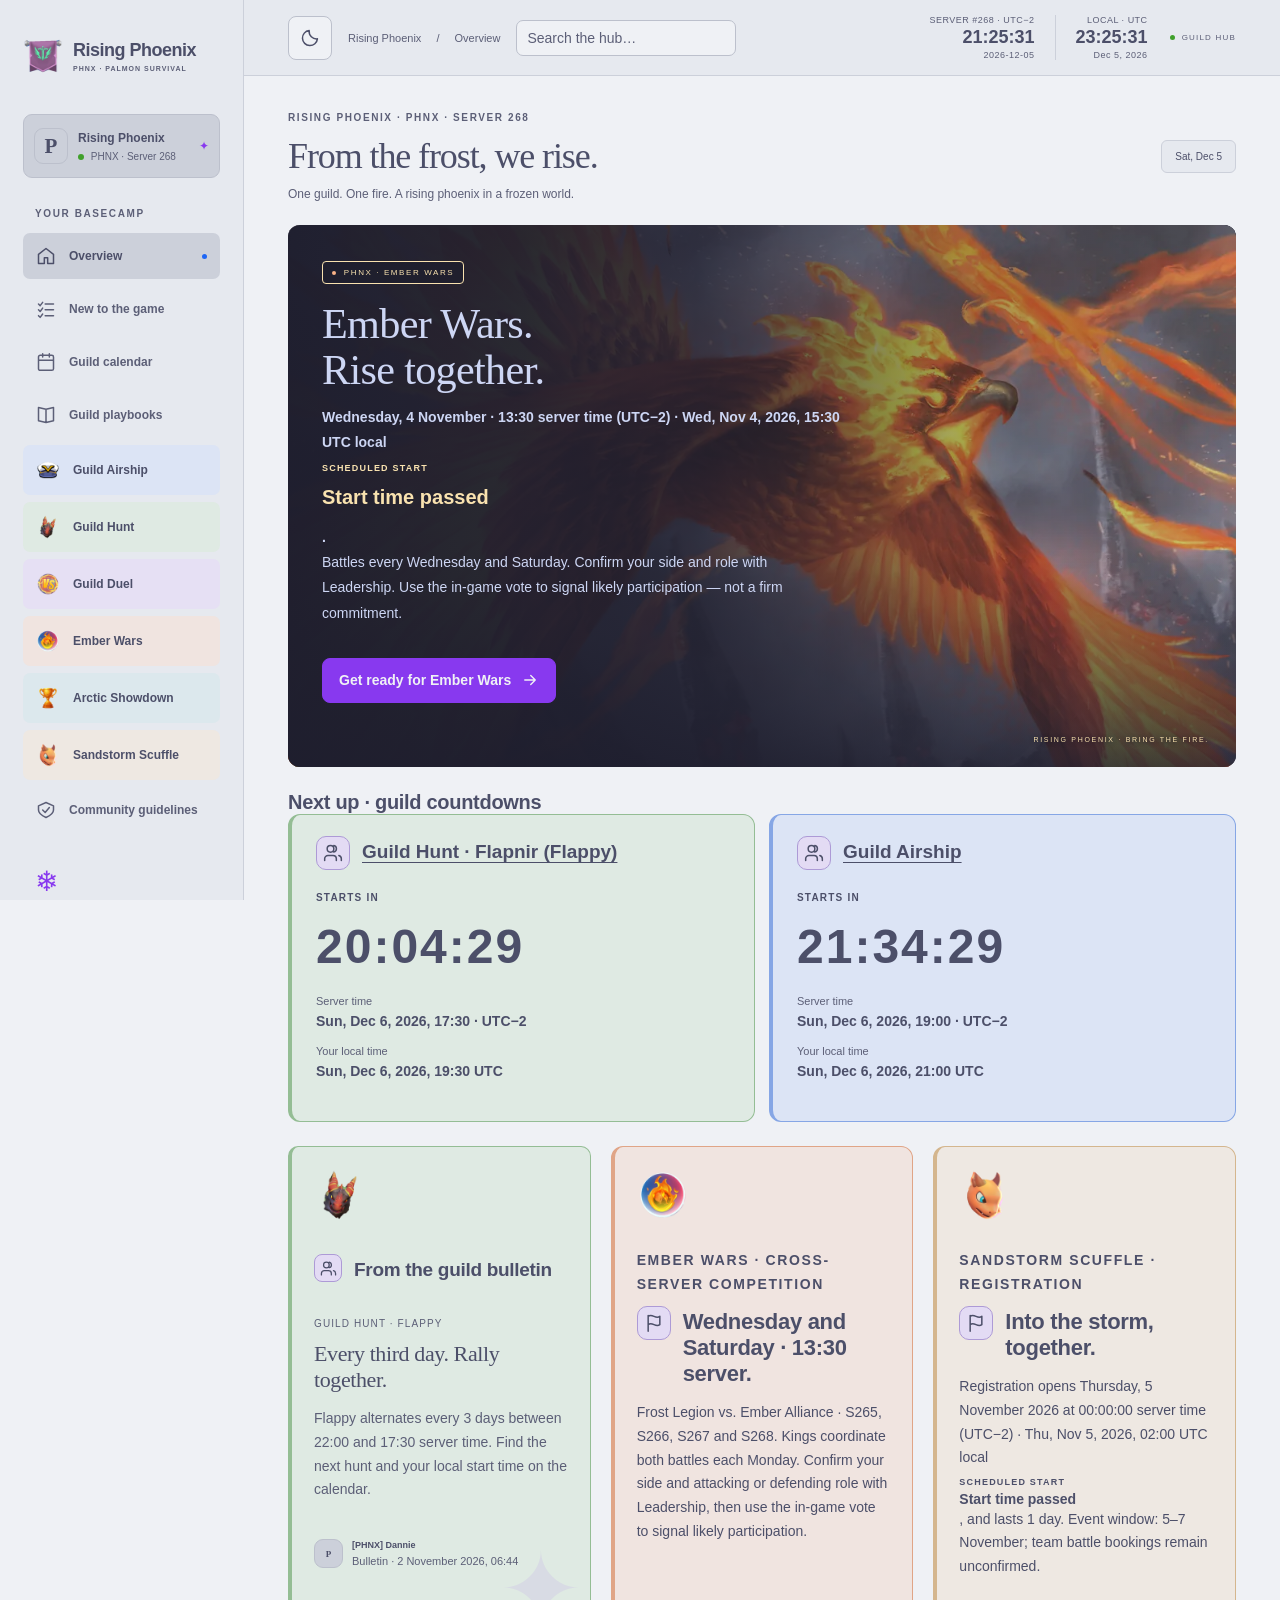
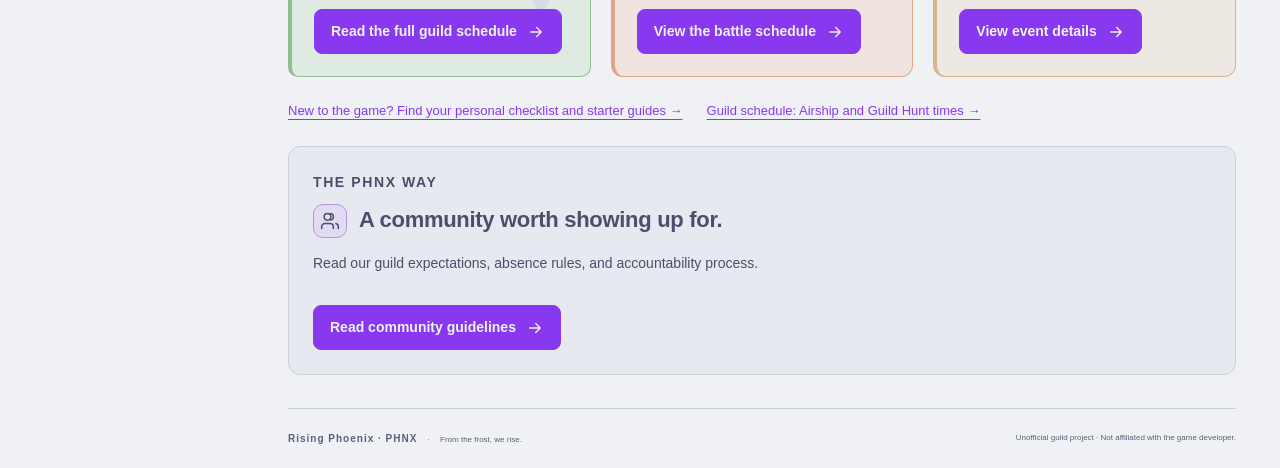
==== index.html @ a9966814 "Fix Arctic active battle window countdown" ====
<!doctype html> <html lang="en"> <head> <meta charset="utf-8"> <meta http-equiv="Content-Security-Policy" content="default-src 'self'; style-src 'self'; script-src 'self'; connect-src 'self'; object-src 'none'; base-uri 'none'"> <meta name="referrer" content="strict-origin-when-cross-origin"> <meta name="viewport" content="width=device-width,initial-scale=1"> <meta name="theme-color" content="#eff1f5" media="(prefers-color-scheme: light)"> <meta name="theme-color" content="#1e1e2e" media="(prefers-color-scheme: dark)"> <meta name="description" content="Rising Phoenix (PHNX), server 268. An ember in the ice: guild guides, event schedules, and a place to rise together in Palmon Survival."> <title>Rising Phoenix · PHNX Guild</title> <link rel="icon" type="image/x-icon" href="./assets/branding/favicon.ico?v=ec36ef8179a48c0e3c47" sizes="16x16 32x32 48x48"> <link rel="stylesheet" href="./styles.css?v=ec36ef8179a48c0e3c47"> <script type="module" src="./app.js?v=ec36ef8179a48c0e3c47"></script> </head> <body> <a class="skip-link" href="#main">Skip to content</a> <aside class="sidebar"> <a class="brand" href="#dashboard" aria-label="Rising Phoenix home"><span class="brand-mark" aria-hidden="true"><img src="./assets/results/duel-phnx.webp?v=ec36ef8179a48c0e3c47" width="40" height="40" alt=""></span><span>Rising Phoenix<small>PHNX · PALMON SURVIVAL</small></span></a> <div class="guild-card"><span class="guild-avatar">P</span><div>Rising Phoenix<small><span class="status-dot"></span> PHNX · Server 268</small></div><span class="guild-star">✦</span></div> <p class="nav-label">YOUR BASECAMP</p> <nav aria-label="Main navigation"> <a href="#dashboard" data-page="dashboard"><span>▦</span> Overview</a> <a href="#new-to-game" data-page="new-to-game"><span>✦</span> New to the game</a> <a href="#seasons" data-page="seasons" data-season-link hidden><span>▤</span> Seasons</a> <a href="#calendar" data-page="calendar"><span>▦</span> Guild calendar</a> <a href="#playbooks" data-page="playbooks"><span>⚑</span> Guild playbooks</a> <a href="#guild-duel" data-page="guild-duel" aria-expanded="false" aria-controls="duel-submenu"><img class="nav-event-icon" src="./assets/events/guild-duel.webp?v=ec36ef8179a48c0e3c47" width="24" height="24" alt=""> Guild Duel</a> <div id="duel-submenu" class="nav-submenu" role="group" aria-label="Guild Duel pages" hidden> <a href="#guild-duel-players" data-page="guild-duel-players">Players</a> <a href="#guild-duel-officers" data-page="guild-duel-officers">Officers &amp; callers</a> </div> <a href="#ember-wars" data-page="ember-wars"><img class="nav-event-icon" src="./assets/events/ember-wars.webp?v=ec36ef8179a48c0e3c47" width="24" height="24" alt=""> Ember Wars</a> <a href="#arctic-showdown" data-page="arctic-showdown"><img class="nav-event-icon" src="./assets/events/arctic-showdown.webp?v=ec36ef8179a48c0e3c47" width="24" height="24" alt=""> Arctic Showdown</a> <a href="#sandstorm-scuffle" data-page="sandstorm-scuffle" aria-expanded="false" aria-controls="sandstorm-submenu"><img class="nav-event-icon" src="./assets/events/sandstorm-scuffle.webp?v=ec36ef8179a48c0e3c47" width="24" height="24" alt=""> Sandstorm Scuffle</a> <div id="sandstorm-submenu" class="nav-submenu" role="group" aria-label="Sandstorm Scuffle pages" hidden> <a href="#sandstorm-players" data-page="sandstorm-players">Players</a> <a href="#sandstorm-officers" data-page="sandstorm-officers">Officers &amp; callers</a> </div> <a href="#community" data-page="community"><span>◇</span> Community guidelines</a> </nav> <div class="sidebar-bottom"><div class="winter-icon">❄</div><strong>An ember in the ice.</strong><p>Through the frost. Into the fire.<br>We rise together.</p><span class="version">RISING PHOENIX · V0.1</span></div> </aside> <div class="workspace"> <header class="topbar"> <div class="theme-controls" role="group" aria-label="Color theme"> <button id="theme-toggle" type="button" aria-label="Switch to dark mode" title="Switch to dark mode"><svg class="ui-icon" viewBox="0 0 24 24" aria-hidden="true" fill="none" stroke="currentColor" stroke-width="1.8" stroke-linecap="round" stroke-linejoin="round"><path d="M20.9 13A9 9 0 0 1 11 3.1 9 9 0 1 0 20.9 13Z"></path></svg></button> </div> <div class="breadcrumb">Rising Phoenix <span>/</span> <strong id="page-name">Overview</strong></div> <search class="site-search" aria-label="Search the guild hub"> <label for="site-search">Search the guild hub</label> <input id="site-search" type="search" placeholder="Search the hub…" autocomplete="off" aria-describedby="site-search-status" aria-controls="site-search-results"> <div id="site-search-feedback" hidden> <p id="site-search-status" class="small muted" role="status"></p> <ul id="site-search-results" hidden></ul> </div> </search> <div class="topbar-right"><div class="clock-pair"><div class="server-clock" role="group" aria-label="Server 268 time, UTC minus 2" title="Server #268 · fixed UTC−2 · based on your device clock"><span>SERVER #268 · UTC−2</span><time id="server-clock">--:--:--</time><span id="server-clock-date"></span></div><div class="server-clock local-clock" role="group" aria-label="Your local date and time" title="Your device’s local timezone"><span>LOCAL · <span id="local-clock-zone"></span></span><time id="local-clock">--:--:--</time><span id="local-clock-date"></span></div></div><span class="local-badge">GUILD HUB</span></div></header> <main id="main" tabindex="-1"> <div class="page-heading"><div><p class="eyebrow">RISING PHOENIX · PHNX · SERVER 268</p><h1 id="heading">From the frost, we rise.</h1><p id="subheading">One guild. One fire. A rising phoenix in a frozen world.</p></div><div class="date-display" id="today"></div></div> <section id="dashboard-view" class="view" data-layout="overview"> <section class="hero" aria-labelledby="hero-title"><div class="hero-art" aria-hidden="true"><div class="sun"></div><div class="mountain mountain-back"></div><div class="mountain mountain-front"></div><div class="pine pine-one"></div><div class="pine pine-two"></div><div class="pine pine-three"></div><div class="snow-ground"></div></div><div class="hero-content"><span class="hero-pill"><span class="status-dot"></span> PHNX · EMBER WARS</span><h2 id="hero-title">Ember Wars.<br>Rise together.</h2><p><strong><time datetime="2026-11-04T13:30:00-02:00">Wednesday, 4 November · 13:30</time> server time (UTC−2)<span data-local-time="2026-11-04T13:30:00-02:00"> · Enable JavaScript for your local time</span>.</strong><br>Battles every Wednesday and Saturday. Confirm your side and role with Leadership. Use the in-game vote to signal likely participation — not a firm commitment.</p><a class="button light" href="#ember-wars">Get ready for Ember Wars <span>↗</span></a></div><span class="hero-caption">RISING PHOENIX · BRING THE FIRE.</span></section> <div class="landing-updates"> <section class="notice-panel"><div class="section-heading"><h2>From the guild bulletin</h2></div><span class="notice-tag">GUILD HUNT · FLAPPY</span><h3>Every third day. Rally together.</h3><p>Flappy alternates every 3 days between 22:00 and 17:30 server time. Find the next hunt and your local start time on the calendar.</p><div class="notice-author"><span class="small-avatar">P</span><div>[PHNX] Dannie<small>Bulletin · 2 November 2026, 06:44</small></div></div><a class="text-link" href="#calendar">Read the full guild schedule ↗</a></section> <section class="ember-callout" aria-labelledby="ember-callout-title"><div><p class="eyebrow">EMBER WARS · CROSS-SERVER COMPETITION</p><h2 id="ember-callout-title">Wednesday and Saturday · 13:30 server.</h2><p>Frost Legion vs. Ember Alliance · S265, S266, S267 and S268. Kings coordinate both battles each Monday. Confirm your side and attacking or defending role with Leadership, then use the in-game vote to signal likely participation.</p></div><a class="button primary" href="#ember-wars">View the battle schedule ↗</a></section> <section class="ember-callout" aria-labelledby="sandstorm-callout-title"><div><p class="eyebrow">SANDSTORM SCUFFLE · REGISTRATION</p><h2 id="sandstorm-callout-title">Into the storm, together.</h2><p>Registration opens Thursday, 5 November 2026 at 00:00:00 server time (UTC−2)<span data-local-time="2026-11-05T00:00:00-02:00"> · Enable JavaScript for your local time</span>, and lasts 1 day. Event window: 5–7 November; team battle bookings remain unconfirmed.</p></div><a class="button primary" href="#sandstorm-scuffle">View event details ↗</a></section> </div> <div class="landing-quick-links"><a class="text-link" href="#new-to-game">New to the game? Find your personal checklist and starter guides ↗</a><a class="text-link" href="#calendar">Guild schedule: Airship and Guild Hunt times ↗</a></div> <section class="ember-callout" aria-labelledby="community-callout-title"><div><p class="eyebrow">THE PHNX WAY</p><h2 id="community-callout-title">A community worth showing up for.</h2><p>Read our guild expectations, absence rules, and accountability process.</p></div><a class="button primary" href="#community">Read community guidelines ↗</a></section> <section id="season-preview" hidden><div class="section-heading"><h2>Get ready for the season.</h2><a class="text-link" href="#seasons">Season preparation ↗</a></div><div id="guide-preview" class="guide-grid"></div></section> </section> <section id="new-to-game-view" class="view" data-layout="detail" hidden aria-labelledby="new-player-title"> <div class="ember-intro"><p class="eyebrow">YOUR FIRST STEPS WITH PHNX</p><h2 id="new-player-title">Find your feet. Build your routine.</h2><p>Start with your personal checklist: today’s guild priorities plus everyday essentials. Progress stays in this browser and resets at server midnight.</p><p><a class="text-link" href="#seasons">Read the season guide ↗</a> · <a class="text-link" href="#playbooks">Browse all event playbooks ↗</a> · <a class="text-link" href="#community">Learn the guild guidelines ↗</a></p></div> <section id="upcoming-beginners" hidden aria-labelledby="upcoming-beginners-title"><div class="section-heading"><h2 id="upcoming-beginners-title">Get ready · events within 48 hours</h2></div><div id="beginner-events" class="ember-grid"></div></section> <section class="priorities-panel"><div class="section-heading"><h2>Today’s priorities <span class="count" id="priority-count">0 / 3</span></h2><span class="muted small">Your personal checklist</span></div><div id="priorities"></div><div class="progress-track"><div id="progress-fill"></div></div><p class="small muted" id="progress-text">Small steps make a big difference.</p></section> </section> <section id="seasons-view" class="view" data-layout="library" hidden aria-labelledby="guides-intro-title"> <div class="ember-intro"><p class="eyebrow">SEASONS · FIELD GUIDE</p><h2 id="guides-intro-title">Know what lies ahead.</h2><p id="season-context">Season guidance and preparation.</p><a class="text-link" href="#playbooks">Looking for event and rally guidance? Browse guild playbooks ↗</a></div> <p id="season-unavailable">No upcoming season start is confirmed here yet.</p> <section id="season-guides" hidden aria-labelledby="guide-library-title"><div class="section-heading"><h2 id="guide-library-title">Season starter checklists</h2></div><div class="guide-toolbar"><label for="guide-search">Find a checklist</label><input type="search" id="guide-search" placeholder="Search season preparation…"></div><div id="guide-list" class="guide-grid"></div><p id="no-guides" hidden>No matching checklists.</p></section> </section> <section id="calendar-view" class="view" data-layout="detail" hidden aria-labelledby="calendar-month-title"> <section class="month-calendar ember-panel" aria-labelledby="calendar-month-title"> <div class="calendar-controls"><div><p class="eyebrow">GUILD EVENTS · SERVER DATES (UTC−2)</p><h2 id="calendar-month-title" aria-live="polite"></h2></div><div class="calendar-actions"><button type="button" id="calendar-prev" aria-label="Previous month">←</button><button type="button" id="calendar-today">Today</button><button type="button" id="calendar-next" aria-label="Next month">→</button></div><label for="calendar-filter">Show events<select id="calendar-filter"><option value="all">All events</option><option value="airship">Airship</option><option value="guild-hunt">Guild Hunt</option><option value="arctic-showdown">Arctic Showdown</option><option value="ember-wars">Ember Wars</option><option value="sandstorm-scuffle">Sandstorm Scuffle</option></select></label></div> <div class="calendar-weekdays" aria-hidden="true"><span>Mon</span><span>Tue</span><span>Wed</span><span>Thu</span><span>Fri</span><span>Sat</span><span>Sun</span></div><div id="calendar-days" class="calendar-days"></div> </section> </section> <section id="playbooks-view" class="view" data-layout="library" hidden aria-labelledby="playbooks-intro-title"><div class="ember-intro"><p class="eyebrow">GUILD PLAYBOOKS · THE PHNX WAY</p><h2 id="playbooks-intro-title">Show up ready. Move as one.</h2><p>No sensitive coordinates or battle plans here. These starter checklists help you prepare; officers set the actual objectives.</p></div> <section aria-labelledby="event-playbooks-title"><div class="section-heading"><h2 id="event-playbooks-title">Event playbooks</h2></div><div class="guide-grid"> <a class="guide-card" data-event="airship" href="#airship"><span class="guide-category">GUILD EVENT <span>↗</span></span><strong>Guild Airship</strong><span class="guide-description">Departure countdown, player preparation and organizer guidance.</span><span class="guide-bottom">OPEN PLAYBOOK</span></a> <a class="guide-card" data-event="guild-hunt" href="#guild-hunt"><span class="guide-category">GUILD EVENT <span>↗</span></span><strong>Guild Hunt</strong><span class="guide-description">Confirmed hunt timing, rally preparation and caller coordination.</span><span class="guide-bottom">OPEN PLAYBOOK</span></a> <a class="guide-card" data-event="ember-wars" href="#ember-wars"><span class="guide-category">CROSS-SERVER EVENT <span>↗</span></span><strong>Ember Wars</strong><span class="guide-description">Battle schedule, King coordination, roles, and preparation for Frost Legion vs. Ember Alliance.</span><span class="guide-bottom">OPEN PLAYBOOK</span></a> <a class="guide-card" data-event="arctic-showdown" href="#arctic-showdown"><span class="guide-category">GUILD EVENT <span>↗</span></span><strong>Arctic Showdown</strong><span class="guide-description">PHNX numbered attacks, target coordination, and preparation.</span><span class="guide-bottom">OPEN PLAYBOOK</span></a> <a class="guide-card" data-event="guild-duel" href="#guild-duel"><span class="guide-category">GUILD EVENT <span>↗</span></span><strong>Guild Duel</strong><span class="guide-description">Daily scoring tasks, resource planning, personal rewards, and Saturday Raid guidance.</span><span class="guide-bottom">OPEN PLAYBOOK</span></a> <a class="guide-card" data-event="sandstorm-scuffle" href="#sandstorm-scuffle"><span class="guide-category">GUILD EVENT <span>↗</span></span><strong>Sandstorm Scuffle</strong><span class="guide-description">Signup, structures, scoring, squad roles, healing, and rewards.</span><span class="guide-bottom">OPEN PLAYBOOK</span></a> </div></section> <section aria-labelledby="team-checklists-title"><div class="section-heading"><h2 id="team-checklists-title">Team preparation checklists</h2></div><div id="playbook-list" class="guide-grid"></div></section> </section> <section id="airship-view" class="view" data-layout="detail" hidden aria-labelledby="airship-title"> <div class="ember-intro"><p class="eyebrow">GUILD AIRSHIP · EVENT HUB</p><h2 id="airship-title">Make the departure. Bring the guild.</h2><p>Airship departures in server and local time.</p><p><a class="text-link" href="#airship-players">Players ↗</a> · <a class="text-link" href="#airship-officers">Officers &amp; callers ↗</a></p></div> <section class="ember-panel airship-panel" aria-labelledby="airship-departure-title"><h3 id="airship-departure-title">Next scheduled Airship</h3><p class="eyebrow">DEPARTURE IN</p><p class="airship-countdown" data-airship-countdown aria-label="Time until next scheduled Airship departure">--:--:--</p><dl class="departure-times"><div><dt>Server time</dt><dd><time data-airship-server>See the recurring schedule below.</time></dd></div><div><dt>Your local time</dt><dd><time data-airship-local>Enable JavaScript to see your local departure time.</time></dd></div></dl></section> <section class="ember-panel"><h3>Weekly schedule</h3><ul><li><strong>Mon / Wed / Fri / Sun:</strong> 19:00 server time.<span data-local-schedule="19:00" data-weekdays="0,1,3,5"> Enable JavaScript for the next occurrence in local time.</span></li><li><strong>Tue / Thu / Sat:</strong> 07:00 server time.<span data-local-schedule="07:00" data-weekdays="2,4,6"> Enable JavaScript for the next occurrence in local time.</span></li></ul><a class="text-link" href="#calendar">See all departures on the calendar ↗</a></section> </section> <section id="airship-players-view" class="view" data-layout="detail" hidden aria-labelledby="airship-player-title"> <div class="ember-intro"><p class="eyebrow">GUILD AIRSHIP · PLAYER GUIDE</p><h2 id="airship-player-title">For players</h2><p>Know the departure time and ask what to prepare.</p><a class="text-link" href="#airship">Event overview ↗</a></div> <div data-beginner-event="airship"></div> </section> <section id="airship-officers-view" class="view" data-layout="detail" hidden aria-labelledby="airship-officer-title"> <div class="ember-intro"><p class="eyebrow">GUILD AIRSHIP · OFFICER PLAYBOOK</p><h2 id="airship-officer-title">For officers &amp; callers</h2><p>Keep the departure and preparation instructions clear.</p><a class="text-link" href="#airship">Event overview ↗</a></div> <details class="ember-panel"><summary>Organizer checklist</summary><p>Publish schedule changes in guild channels, check attendance and tell players what to prepare.</p></details> </section> <section id="guild-hunt-view" class="view" data-layout="detail" hidden aria-labelledby="hunt-title"> <div class="ember-intro"><p class="eyebrow">GUILD HUNT · FLAPPY</p><h2 id="hunt-title">Ready for the rally.</h2><p>Every third day. Prepare your team and follow the rally organizer.</p><p><a class="text-link" href="#guild-hunt-players">Players ↗</a> · <a class="text-link" href="#guild-hunt-officers">Officers &amp; callers ↗</a></p></div> <section class="ember-panel"><h3>Hunt schedule</h3><p>Flappy runs every 3 days, alternating between <strong>22:00</strong> and <strong>17:30 server time (UTC−2)</strong>, starting <time datetime="2026-11-03T22:00:00-02:00">3 November 2026 at 22:00</time><span data-local-time="2026-11-03T22:00:00-02:00"> · Enable JavaScript for your local time</span>.</p><a class="text-link" href="#calendar">See the guild calendar ↗</a></section> </section> <section id="guild-hunt-players-view" class="view" data-layout="detail" hidden aria-labelledby="hunt-player-title"> <div class="ember-intro"><p class="eyebrow">GUILD HUNT · PLAYER GUIDE</p><h2 id="hunt-player-title">For players</h2><p>Prepare your team and follow the rally organizer.</p><a class="text-link" href="#guild-hunt">Event overview ↗</a></div> <div data-beginner-event="guild-hunt"></div> </section> <section id="guild-hunt-officers-view" class="view" data-layout="detail" hidden aria-labelledby="hunt-officer-title"> <div class="ember-intro"><p class="eyebrow">GUILD HUNT · OFFICER PLAYBOOK</p><h2 id="hunt-officer-title">For officers &amp; callers</h2><p>Confirm the hunt time and make rally assignments clear.</p><a class="text-link" href="#guild-hunt">Event overview ↗</a></div> <details class="ember-panel"><summary>Rally coordination</summary><p>Announce the next hunt time, designate the organizer and assign suitable roles to new players. Keep current targets and member assignments in guild channels. Update the published rotation if Leadership changes the schedule.</p></details> </section> <section id="ember-wars-view" class="view" data-layout="detail" hidden aria-labelledby="ember-intro-title"> <div class="ember-intro"><p class="eyebrow">EMBER WARS · 2026 SCHEDULE &amp; NEW PLAYER GUIDE</p><h2 id="ember-intro-title">Work together. Follow calls. Help with the objective.</h2><p>Frost Legion vs. Ember Alliance · S265–S268. Every power level can contribute; PHNX Leadership sets the strategy.</p><p><strong>Wednesday and Saturday at 13:30 server time (UTC−2).</strong> Next listed battle: <time datetime="2026-11-04T13:30:00-02:00">Wednesday, 4 November at 13:30</time><span data-local-time="2026-11-04T13:30:00-02:00"> · Enable JavaScript for your local time</span>. Vote to signal likely participation, not a firm commitment.</p></div> <p><a class="text-link" href="#ember-wars-players">Players ↗</a> · <a class="text-link" href="#ember-wars-officers">Officers &amp; callers ↗</a></p> </section> <section id="ember-wars-players-view" class="view" data-layout="detail" hidden aria-labelledby="ember-player-title"> <div class="ember-intro"><p class="eyebrow">EMBER WARS · PLAYER GUIDE</p><h2 id="ember-player-title">For players</h2><p>Prepare for your assigned role and follow the caller.</p><a class="text-link" href="#ember-wars">Event overview ↗</a></div> <div data-beginner-event="ember-wars"></div> <div class="section-heading"><h2>Preparation and roles</h2></div><div id="ember-sections" class="ember-grid"></div> <details class="ember-panel"><summary>Useful information &amp; community guides</summary><ul id="ember-resources" class="ember-resources"></ul></details> </section> <section id="ember-wars-officers-view" class="view" data-layout="detail" hidden aria-labelledby="ember-officer-title"> <div class="ember-intro"><p class="eyebrow">EMBER WARS · OFFICER PLAYBOOK</p><h2 id="ember-officer-title">For officers &amp; callers</h2><p>King coordination, side selection and posted assignments.</p><a class="text-link" href="#ember-wars">Event overview ↗</a></div> <div class="ember-grid"> <section class="ember-panel"><h3>Weekly coordination</h3><ul><li><strong>Mondays:</strong> King scheduling and side selection for both upcoming battles. November dates: 2, 9, 16, 23.</li><li><strong>Tuesdays:</strong> Attackers declare war, 00:00–24:00 server time. November dates: 3, 10, 17, 24.</li><li><strong>Wednesdays and Saturdays:</strong> Battle begins at 13:30 server time.</li></ul><p>The supplied phase notice lists reinforcements 00:00–13:00 and preparation 13:00–13:30 server time. It does not explicitly identify their day or confirm that both battle days use those windows; check in-game. No Saturday declaration window was supplied.</p></section> <section class="ember-panel"><h3>King responsibilities</h3><ul><li>Review the upcoming battle dates.</li><li>Decide whether to switch sides or follow the system schedule.</li><li>Coordinate with the Kings of the other three servers.</li><li>Communicate final assignments to guild members.</li><li>Ensure everyone knows their attacking or defending role before battle day.</li></ul><p>Monday decisions determine assignments for that week's two battles. Roles alternate with every battle; always confirm your assignment rather than assuming your side or role stays the same.</p></section> <section class="ember-panel"><h3>November 2026 · posted rotation</h3><p><strong>Subject to King-confirmed assignments.</strong> Side switches can change the posted plan; this is not a permanent weekday rule.</p><ul><li><strong>Wed 4, 11, 18, 25:</strong> Frost Legion attacks; Ember Alliance defends.</li><li><strong>Sat 7, 14, 21, 28:</strong> Ember Alliance attacks; Frost Legion defends.</li></ul><p>All battles: 13:30 server time. No server-to-faction mapping is supplied; do not assume PHNX's side from its server number.</p><a class="text-link" href="#calendar">See November on the calendar ↗</a></section> </div> </section> <section id="arctic-showdown-view" class="view" data-layout="detail" hidden aria-labelledby="arctic-title"> <div class="ember-intro"><p class="eyebrow">ARCTIC SHOWDOWN · GUILD PLAYBOOK</p><h2 id="arctic-title">Match your number. Coordinate your next move.</h2><p>A guild event built on communication and planning.</p></div> <p><a class="text-link" href="#arctic-showdown-players">Players ↗</a> · <a class="text-link" href="#arctic-showdown-officers">Officers &amp; callers ↗</a></p> <section class="ember-panel"><h3>November 2026 · practice schedule</h3><p>Rounds 1–7: 2–8 November, one per day. Round of 16: 9 November; quarter-finals: 10 November; semi-finals: 11 November; finals: 12 November. Later rounds depend on qualification.</p><p>Battles start at 10:00 server time (UTC−2).</p><a class="text-link" href="#calendar">View the calendar ↗</a></section> <section class="ember-panel"><h3>Daily phases · server time (UTC−2)</h3><ul><li><strong>00:00–01:00:</strong> Matchmaking.</li><li><strong>01:00–10:00:</strong> Preparation; configure attack and defence lineups.</li><li><strong>10:00–23:00:</strong> Battle.</li><li><strong>23:00–24:00:</strong> Tally.</li></ul></section> </section> <section id="arctic-showdown-players-view" class="view" data-layout="detail" hidden aria-labelledby="arctic-player-title"> <div class="ember-intro"><p class="eyebrow">ARCTIC SHOWDOWN · PLAYER GUIDE</p><h2 id="arctic-player-title">For players</h2><p>Know your position and confirm your target before using an attack.</p><a class="text-link" href="#arctic-showdown">Event overview ↗</a></div> <div data-beginner-event="arctic-showdown"></div> <div class="ember-grid"> <article class="ember-panel"><h3>Attacks and stars</h3><ul><li>You have <strong>2 attacks daily</strong>; VIP 14+ receives one extra attack. The game allows any enemy target, but follow PHNX target assignments.</li><li>All your squads combine into a rally squad against the enemy defending rally squad.</li><li><strong>Win: 3 stars.</strong> On a loss, eliminate <strong>more than 75%</strong> of defending Armigo for 2 stars, or <strong>more than 50%</strong> for 1 star. The thresholds are strictly more than, not at least.</li><li>Regular squads are applied by default and filled with maximum-level Armigo, regardless of Camp supply. Event Armigo losses do not affect your Camp.</li></ul></article> <article class="ember-panel"><h3>Who can take part?</h3><p>All guildmates present at registration can attack, not just the selected defenders. Defenders also set defence lineups for their separate buildings; Guild Guardians only defend.</p><p><strong>Leaving the guild disqualifies you from remaining matches, even if you rejoin.</strong> Members joining during registration need officers to re-register them to participate.</p></article> <article class="ember-panel"><h3>Before using your attacks</h3><ul><li>Be ready during the battle window.</li><li>Confirm your position number and assigned target before attacking.</li><li>Coordinate to avoid taking someone else’s target.</li><li>Share your first result and ask for your next assignment.</li></ul></article> </div> <section class="ember-panel" aria-labelledby="arctic-resources-title"><h2 id="arctic-resources-title">Learn more about Arctic Showdown</h2><p>Official overview and community guides. The S2 guide covers the revamped event.</p><ul class="ember-resources"> <li><a href="https://www.youtube.com/shorts/0n0AAVrkhnk" target="_blank" rel="noopener noreferrer">Explorer’s Guide Book | Arctic Showdown ↗</a><span>Official Palmon Survival short · event overview</span></li> <li><a href="https://www.youtube.com/watch?v=i5OcIQOOgiw" target="_blank" rel="noopener noreferrer">Arctic Showdown S2 Palmon Survival ↗</a><span>Community video · described as updated for a revamped version; may differ from your current event</span></li> <li><a href="https://www.youtube.com/watch?v=2eMBDYehs9c" target="_blank" rel="noopener noreferrer">Palmon Survival Off Season Events Arctic Showdown! ↗</a><span>Community guide and gameplay · may reflect older rules</span></li> </ul></section> </section> <section id="arctic-showdown-officers-view" class="view" data-layout="detail" hidden aria-labelledby="arctic-officer-title"> <div class="ember-intro"><p class="eyebrow">ARCTIC SHOWDOWN · OFFICER PLAYBOOK</p><h2 id="arctic-officer-title">For officers &amp; callers</h2><p>Keep target assignments clear and avoid overlapping attacks.</p><a class="text-link" href="#arctic-showdown">Event overview ↗</a></div> <section class="ember-panel"><h3>Registration and defenders</h3><p>The Guildmaster or R4 officers register 5–30 defenders. Guild Guardians automatically fill the roster to 30 after registration; they cannot attack. Selected defenders need both attack and defence lineups, while other eligible guildmates focus on attacking.</p><p>Check new arrivals during registration and re-register them as needed. Remind everyone that leaving, even temporarily, disqualifies them from remaining matches.</p></section> <section class="ember-panel"><h3>Guild scoring and progression</h3><p>The guild with more stars wins; equal star totals draw. All guildmates on both sides receive rewards based on the outcome.</p><p>Qualifier wins earn points, losses lose points, and draws award the same points to both sides. The top 16 guilds by total qualifier points advance to head-to-head elimination: Round of 16, quarter-finals, semi-finals and finals. Qualifier battle rules also apply in knockouts, and final rankings determine rewards. No knockout draw-resolution rule is supplied here; check in-game rather than inventing a tie-break.</p></section> <details id="attack-guidance" class="ember-panel"><summary>PHNX numbered-attack guidance</summary><p>Confirm the current roster and position numbers before sharing assignments. These guild instructions are undated and may change.</p><ul><li>First attacks match position numbers: position #1 attacks #1.</li><li>Reserve weaker side targets for their intended players.</li><li>Give explicit follow-up assignments when a target is occupied or an attack is complete; do not let players automatically move to the next number.</li></ul><p>This is PHNX Arctic Showdown guidance, not a universal game rule or Ember Wars instruction. Keep target/member details in guild channels, not on this public site.</p></details> </section> <section id="guild-duel-view" class="view" data-layout="detail" hidden aria-labelledby="duel-title"> <div class="ember-intro"><p class="eyebrow">GUILD DUEL · PHNX RESULTS</p><h2 id="duel-title">Six days. One guild.</h2><p>A home for our Guild Duel results. No final results have been added yet; the older matchup below is an unfinished snapshot, not a victory claim.</p><p><a class="text-link" href="#guild-duel-players">Player guide ↗</a> · <a class="text-link" href="#guild-duel-officers">Officers &amp; callers ↗</a></p></div> <section class="ember-panel duel-snapshot" aria-labelledby="duel-snapshot-title"><h2 id="duel-snapshot-title">Previous matchup · Rising Phoenix vs Nightwatchers</h2><p class="eyebrow">ARCHIVED SCORE · NOT LIVE · DATE UNKNOWN</p><div class="duel-matchup"><div><img src="./assets/results/duel-phnx.webp?v=ec36ef8179a48c0e3c47" width="112" height="100" alt=""><h3>#268 [PHNX] Rising Phoenix</h3><p><strong>264,650,690</strong> Guild Points</p><p>46% recorded share</p></div><img class="duel-versus" src="./assets/events/guild-duel.webp?v=ec36ef8179a48c0e3c47" width="96" height="100" alt=""><div><img src="./assets/results/nightwatchers.webp?v=ec36ef8179a48c0e3c47" width="112" height="100" alt=""><h3>#266 [TNW] Nightwatchers</h3><p><strong>309,782,498</strong> Guild Points</p><p>54% recorded share</p></div></div><p><strong>Recorded Weekly Points: 0:0.</strong> This is an undated, in-progress record, not a final result or a live score. Check the active Duel for the current opponent and points.</p></section> </section> <section id="guild-duel-players-view" class="view" data-layout="detail" hidden aria-labelledby="duel-player-title"> <div class="ember-intro"><p class="eyebrow">GUILD DUEL · PLAYER GUIDE</p><h2 id="duel-player-title">For players</h2><p>One opposing guild, six themed days from Monday to Saturday. Your personal points also add to the guild total. Save for the right day and score together.</p><p><a class="text-link" href="#guild-duel">Guild Duel results ↗</a></p></div> <div data-beginner-event="guild-duel"></div> <div class="section-heading"><h2 id="duel-days-title">What scores each day</h2></div> <p class="small muted">Open a day for its tasks. Magic Bean acquisition scores every day; UR airships and Legendary Treasure Hunt quests score Tuesday and Saturday. These personal UR tasks are not the guild Airship departure.</p> <div id="duel-days" class="ember-grid" aria-labelledby="duel-days-title"></div> <noscript><p>Enable JavaScript to view the weekly task guide, or check the active task list in Guild &gt; Guild Duel.</p></noscript> <div class="ember-grid"> <details class="ember-panel"><summary>Personal chests, rank &amp; spending wisely</summary><ul><li><strong>Green chest:</strong> 660,000 daily points.</li><li><strong>Blue chest:</strong> 1,000,000 daily points.</li><li><strong>Purple chest:</strong> 2,300,000 daily points.</li></ul><p>You do not need to max every day. Even a smaller contribution helps the guild.</p><p>Personal points unlock chests and rank you against guildmates; rank rewards pay daily. In <strong>Guild &gt; Guild Duel</strong>, look for personal rank and chests on the left and guild-vs-guild score at the top.</p><p>Only matching tasks score: eggs are a Thursday resource, not a Monday task. Palmon XP scores Monday and Thursday. Flexible tasks can fill a shortfall, but do not buy resources just to chase a chest.</p></details> <details class="ember-panel"><summary>Saturday safety &amp; Raid travel</summary><p><strong>Shield up or be online.</strong> If absent, arrange protection before the Raid starts. Check shield duration and which actions break it; do not assume an attack or reinforcement leaves protection intact.</p><ul><li>Do not leave troops idle in an unshielded camp. The supplied guide suggests a shielded camp or gathering far away; distance is not guaranteed protection.</li><li>Check hospital capacity before fighting; it does not guarantee that all losses are healable.</li><li>Report enemy marches immediately. Reinforce guildmates only in coordination with officers and after checking protection rules.</li></ul><p>While a Guild Raid is active, members can travel to the opposing guild’s location to fight, and enemies can visit ours. <strong>This cross-server Camp relocation does not require a Camp Mover (Targeted).</strong> This applies to Raid travel, not every teleport. Confirm the active option and current costs before moving; troops and resources can be lost.</p><p>Raid start times are not listed here. Get current targets and coordinates from Leadership, not the public website.</p></details> <details class="ember-panel"><summary>Guild changes &amp; questions</summary><p><strong>Do not switch guilds mid-duel without checking with Leadership.</strong> The supplied guide conflicts: it says further points will not count after a switch, but also says points earned after joining count for the new guild. Current eligibility and ranking rules are unresolved; do not rely on either claim. Prior points are not promised to transfer.</p><p>Joined mid-week? Ask an R4 / R5 and check your active event eligibility before spending saved resources.</p></details> <details class="ember-panel"><summary>Other guild reminders</summary><ul> <li>Vote in-game for your preferred Sandstorm Scuffle time.</li> <li>Donate to guild tech.</li> </ul><p>From Dexter07’s Day 1 bulletin, <time datetime="2026-11-02T03:55">2 November 2026, 03:55</time>. This website does not submit votes, donations, or game actions.</p><a class="text-link" href="#sandstorm-players">Sandstorm Scuffle signup and event details ↗</a></details> </div> <div class="ember-grid"> <details class="ember-panel"><summary id="duel-themes-title">How the Duel is won · scoring caveat</summary><p>The higher guild score wins the day. Day wins award victory points; the higher weekly victory-point total wins the Duel. The supplied guide describes a consolation prize for the losing guild and a better chest for the winner.</p><p><strong>Victory-point values need checking:</strong> the weekly guide says one per day, but the recorded game screen shows Day 1 = 1 and Days 2–4 = 2 each. Do not assume equal daily weights or invent values for Days 5–6. Check the active rules for values and tie-breaks.</p><div class="results-scroll" tabindex="0" role="region" aria-label="Guild Duel daily themes"><table class="duel-themes"><caption>Recorded themes and day-level Victory Points</caption><thead><tr><th scope="col">Day</th><th scope="col">Theme</th><th scope="col">Victory Points</th></tr></thead><tbody><tr><th scope="row">Day 1</th><td>Complete Intel Quests</td><td>1</td></tr><tr><th scope="row">Day 2</th><td>Build Up Your Camp</td><td>2</td></tr><tr><th scope="row">Day 3</th><td>Research Techs</td><td>2</td></tr><tr><th scope="row">Day 4</th><td>Upgrade Palmon</td><td>2</td></tr></tbody></table></div><p>Personal Duel Points and day-level Victory Points are different counters.</p></details> <details class="ember-panel"><summary>Reset &amp; timing</summary><p>Daily themes reset at <strong>00:00 server time</strong>. Exact Raid start times and mount-reset intervals are not confirmed.</p></details> </div> <details class="ember-panel"><summary id="mount-feed-title">Optional mount-feed technique · verify before using</summary><p>The bulletin “The Mount Feed Hack” by [PHNX] 1891 says mount feed can earn points even without mount shoes. It describes this sequence:</p><ol> <li><strong>Check reset availability first.</strong> The bulletin recommends resetting the mount to its initial values, but a free-reset interval is not confirmed. Verify the reset cost, cooldown, refund behavior, and current scoring before proceeding.</li> <li><strong>For a feed-only power-up:</strong> untick the “use refund items” checkbox to use new feed. The bulletin says this earns points.</li> <li><strong>When shoes and feed are required:</strong> tick “use refund items” back on. The bulletin says the refunded-item power-ups do not earn points.</li> </ol><p><strong>Reported pattern:</strong> 4 power-ups with new feed (points), then 5 power-ups using refund items (no points).</p><p>Check the score change and item requirements before repeating.</p><p class="small muted">Guild tip: “The Mount Feed Hack” by [PHNX] 1891, <time datetime="2026-11-02T12:44">2 November 2026, 12:44</time>.</p></details> </section> <section id="guild-duel-officers-view" class="view" data-layout="detail" hidden aria-labelledby="duel-officer-title"> <div class="ember-intro"><p class="eyebrow">GUILD DUEL · OFFICER PLAYBOOK</p><h2 id="duel-officer-title">For officers &amp; callers</h2><p>Saturday raid coordination, defence coverage and weekly priorities. Players follow the current officer calls.</p><p><a class="text-link" href="#guild-duel">Guild Duel results ↗</a> · <a class="text-link" href="#guild-duel-players">Player guide ↗</a></p></div> <div class="ember-grid"> <details class="ember-panel"><summary>Coordinate Saturday attacks</summary><p>Gather the group before travelling. Call targets in guild chat, concentrate marches and use rallies against strong targets rather than scattered solo attacks.</p><p>Confirm the active Raid window, opponent and travel option. Keep assignments, member details and sensitive coordinates in guild channels, not on this public site.</p><p>If enabled for your guild, use PaliLedge’s <code>/queue</code> and dashboard to coordinate. This website has no PaliLedge integration or raid queue.</p></details> <details class="ember-panel"><summary>Defence coverage &amp; weekly priorities</summary><p>Arrange protection for absent players, hospital checks and coordinated reinforcements. Assign someone to watch and report enemy marches so defenders can respond together.</p><p>Check current daily victory-point weights before planning big resource pushes. Good defence can deny enemy Raid points; do not promise it alone will win the day.</p></details> </div> </section> <section id="sandstorm-scuffle-view" class="view" data-layout="detail" hidden aria-labelledby="sandstorm-title"> <div class="ember-intro"><p class="eyebrow">SANDSTORM SCUFFLE · PHNX RESULTS</p><h2 id="sandstorm-title">Our guild. Our battles.</h2><p>The latest recorded Sandstorm results, newest first. Take a look at what PHNX has achieved.</p><p><a class="text-link" href="#sandstorm-players">Player guide ↗</a> · <a class="text-link" href="#sandstorm-officers">Officers &amp; callers ↗</a></p></div> <section class="ember-panel sandstorm-history" aria-labelledby="sandstorm-history-title"><h2 id="sandstorm-history-title">Latest results · October 2026</h2><p>Eight recorded matches. All match times are server times (UTC−2). These are past results, not upcoming bookings.</p><div class="results-scroll" tabindex="0" role="region" aria-label="Sandstorm Scuffle PHNX match history"><table class="results-table"><caption>Sandstorm Scuffle · October 2026 results · server time (UTC−2)</caption><thead><tr><th scope="col">Recorded date/time</th><th scope="col">PHNX squad</th><th scope="col">PHNX score</th><th scope="col">Opponent score</th><th scope="col">Result</th></tr></thead><tbody> <tr><th scope="row">2026-10-30 18:00</th><td>B</td><td>243,410</td><td>112,190</td><td>Win</td></tr> <tr><th scope="row">2026-10-30 09:00</th><td>A</td><td>115,080</td><td>285,220</td><td>Loss</td></tr> <tr><th scope="row">2026-10-23 18:00</th><td>B</td><td>163,680</td><td>164,870</td><td>Loss</td></tr> <tr><th scope="row">2026-10-23 09:00</th><td>A</td><td>276,410</td><td>3,280</td><td>Win</td></tr> <tr><th scope="row">2026-10-16 18:00</th><td>A</td><td>230,230</td><td>92,280</td><td>Win</td></tr> <tr><th scope="row">2026-10-16 09:00</th><td>B</td><td>85,280</td><td>303,670</td><td>Loss</td></tr> <tr><th scope="row">2026-10-09 18:00</th><td>B</td><td>51,440</td><td>288,790</td><td>Loss</td></tr> <tr><th scope="row">2026-10-09 09:00</th><td>A</td><td>256,020</td><td>25,280</td><td>Win</td></tr> </tbody></table></div><p class="small muted">PHNX match records only. This archive does not establish a future event schedule.</p></section> </section> <section id="sandstorm-players-view" class="view" data-layout="detail" hidden aria-labelledby="sandstorm-player-title"> <div class="ember-intro"><p class="eyebrow">SANDSTORM SCUFFLE · PLAYER GUIDE</p><h2 id="sandstorm-player-title">For players</h2><p>Every Friday · 40-minute match. Hold structures to score; the higher guild total wins. Start with the checklist, then open any details you need.</p><p><a class="text-link" href="#sandstorm-scuffle">Latest PHNX results ↗</a></p></div> <div data-beginner-event="sandstorm-scuffle"></div> <div class="ember-grid"> <details class="ember-panel"><summary>Signup, slots &amp; attendance</summary><p><strong>Registration opens Thursday, 5 November 2026 at 00:00:00 server time (UTC−2)</strong><span data-local-time="2026-11-05T00:00:00-02:00"> · Enable JavaScript for your local time</span> and lasts <strong>1 day</strong>, ending Friday at 00:00:00 server. The rule is Thursday of the battle week, not a confirmed weekly recurrence.</p><p><strong>Signup unlocks when votes reach 10.</strong> Only the guildmaster or R4 officers can register. Select 30 starters with Camp level 15+ and choose a battle slot. Check the event’s current registration status. This website does not submit votes or signups.</p><p>Available slots: <strong>09:00, 18:00 and 23:00 server time</strong>. Up to 30 players per team can deploy at once. You can play on only one team.</p><p><strong>Skirmish Squad A</strong> and <strong>Skirmish Squad B</strong> have separate rosters and schedules. Squad A registration is final; Squad B can be cancelled. Voting is availability, not a final assignment.</p><p class="small muted">Available slots are not confirmed PHNX bookings. Recorded event window: <time datetime="2026-11-05">5 November</time>–<time datetime="2026-11-07">7 November 2026</time>, including registration/event dates, not three battle days. Individual battle times are not confirmed here. All displayed game times, including past results, are server times (UTC−2).</p><a class="text-link" href="#calendar">View the guild calendar ↗</a></details> <details class="ember-panel"><summary>First match? Capturing &amp; travel</summary><p><strong>Prep · 3 minutes:</strong> enter during minutes 0–3 to bring your deployment points into the match as Guild and Personal Points. Place guild pins and find your caller; no dispatching yet. Late entrants receive no deployment points.</p><ul><li><strong>3 minutes:</strong> Solar Vaults open. <strong>8 minutes:</strong> War Altars. <strong>11 minutes:</strong> Healing Oases. <strong>15 minutes:</strong> the central Miracle Temple.</li><li>Send a squad to a structure: empty means capture; defended means a fight.</li><li>A <strong>garrison</strong> is a squad stationed inside to defend and score. Garrisoning is playing, even without a fight.</li><li>Only one PvP-ready squad? That is enough. Weak extra squads can get wiped quickly.</li><li>Squads return to camp before redeploying; travel takes minutes. Sandstorm-only march speedups help.</li><li>Neutral buildings have a <strong>1-minute resistance phase</strong> before full occupation. Already occupied buildings have no resistance phase. Full occupation triggers a <strong>1-minute ceasefire</strong>, preventing attacks.</li><li>Protect camps carrying deployment points: defeating one awards those points to the attacker.</li><li>Squeakbandits spawn in the four corners every <strong>2 minutes</strong> after an unspecified initial delay. Defend buildings: bandit occupation turns them neutral, requiring recapture.</li></ul></details> <details class="ember-panel"><summary>Personal points &amp; rewards</summary><p>Earn personal points by attacking structures, garrisoning (occupation points), and attacking enemy camps. Ask your caller for a scoring assignment instead of leaving your post.</p><p>The battle overview shows team score and allied ranking. A number above a camp is the points it carries; beat it to take them. Your camp can be hit too.</p><ul><li><strong>Participants:</strong> Prestige, Golden Leaves, Evolution Energy choice chests and speedups.</li><li><strong>Winning players:</strong> extra Prestige, Dreamium V, speedups and resources.</li><li><strong>Winning guild, all members:</strong> extra Palmon eggs, Golden Leaves, Dreamium V, speedups and resources.</li></ul><p>Current reward tiers and eligibility are shown in the event tab.</p></details> <details class="ember-panel"><summary>Squad wiped? Healing &amp; getting back in</summary><p><strong>Armigo do not die in Sandstorm.</strong> They go to the event hospital, which has unlimited capacity. Injured units recover automatically when you leave the battlefield. Medical Aid allows up to <strong>500 assists per match</strong>.</p><p>Check the healing item type before confirming, then ask your caller where to go. You earn event speedups by playing.</p><p>If you are unsure what a call means, ask in guild chat, Discord or voice before committing to a march. Report enemy marches and unusually strong players when you see them.</p></details> </div> </section> <section id="sandstorm-officers-view" class="view" data-layout="detail" hidden aria-labelledby="sandstorm-officer-title"> <div class="ember-intro"><p class="eyebrow">SANDSTORM SCUFFLE · OFFICER PLAYBOOK</p><h2 id="sandstorm-officer-title">For officers &amp; callers</h2><p>Roster planning, structure priorities and scoring reference. Players can follow their assigned caller without reading these notes.</p><p><a class="text-link" href="#sandstorm-scuffle">Latest PHNX results ↗</a> · <a class="text-link" href="#sandstorm-players">Player guide ↗</a></p></div> <div class="ember-grid"> <details class="ember-panel"><summary>Roster, roles &amp; opening plan</summary><p>Fill the roster, appoint one caller per squad and arrange backups for absences.</p><ol><li><strong>Lanes · mid accounts:</strong> take our two Solar Vaults as prep ends, then support.</li><li><strong>Strike · top accounts:</strong> our War Altar first, then the Miracle Temple.</li><li><strong>Garrison · lower accounts:</strong> backfill structures Strike leaves. A Vault pays the same regardless of who holds it.</li></ol><p><strong>Backfill before moving:</strong> confirm replacement coverage. Then hold, contest the Temple and punish empty or thin enemy structures. Camps carrying points are secondary targets after objectives are covered.</p><p>If an enemy whale can solo a building, track their squads and take the rest of the map instead of feeding that fight.</p></details> <section class="ember-panel sandstorm-buildings" aria-labelledby="sandstorm-buildings-title"><h3 id="sandstorm-buildings-title">Structures, buffs &amp; confirmed unlocks</h3><p>Current 40-minute rules. Unlock times are minutes elapsed from battle start. First occupation and ongoing income below are <strong>Guild / Personal Points</strong>.</p><div class="sandstorm-building"><img src="./assets/events/sandstorm-solar-vault.webp?v=ec36ef8179a48c0e3c47" width="160" height="160" alt="" loading="lazy"><div><h4>Solar Vault · 3 minutes</h4><p>4 per map. First occupation: <strong>5,000 / 5,000</strong>. Ongoing: <strong>10 / 2 per second</strong>.</p></div></div><div class="sandstorm-building"><img src="./assets/events/sandstorm-war-altar.webp?v=ec36ef8179a48c0e3c47" width="160" height="160" alt="" loading="lazy"><div><h4>War Altar · 8 minutes</h4><p>2 per map. First occupation: <strong>8,000 / 8,000</strong>. Ongoing: <strong>5 / 1 per second</strong>. Guild bonus: <strong>+10% Palmon ATK, DEF and HP</strong>.</p></div></div><div class="sandstorm-building"><img src="./assets/events/sandstorm-healing-oasis.webp?v=ec36ef8179a48c0e3c47" width="160" height="160" alt="" loading="lazy"><div><h4>Healing Oasis · 11 minutes</h4><p>2 per map. First occupation: <strong>8,000 / 8,000</strong>. Ongoing: <strong>5 / 1 per second</strong>. Guild bonus: <strong>+25% Armigo healing speed</strong>.</p></div></div><div class="sandstorm-building"><img src="./assets/events/sandstorm-miracle-temple.webp?v=ec36ef8179a48c0e3c47" width="160" height="160" alt="" loading="lazy"><div><h4>Miracle Temple · 15 minutes</h4><p>1 at the map center. First occupation: <strong>10,000 / 10,000</strong>. Ongoing: <strong>50 / 10 per second</strong>.</p></div></div><p><strong>Suggested priority:</strong> Miracle Temple → War Altar → our Solar Vaults → Healing Oasis. Keep our Altar for its combat buff; take an Oasis when free or healing is needed, not at the expense of the Temple.</p></section> <details class="ember-panel"><summary>Scoring &amp; protecting points</summary><p>First occupation and continued holding earn Guild and Personal Points. The higher Guild Points total wins after 40 minutes.</p><p>Continuous Guild Points are protected during ceasefire. Outside ceasefire, <strong>40%</strong> are unprotected and stored on the building. When it is captured, those unprotected points drop around it. Squads can collect them; all collected points are protected. Assign collection as well as defense.</p><p>Matchmaking considers total historical participant power and past squad performance. Squads A/B match independently by their own power but share a pool: A can face A or B. Current power alone does not determine the opponent.</p><p>Confirm attendance before finalizing Squad A, which cannot be cancelled. Squad B can be cancelled if activity does not support a second roster.</p></details> </div> </section> <section id="community-view" class="view" data-layout="detail" hidden aria-labelledby="community-intro-title"> <div class="ember-intro"><p class="eyebrow">PHNX · COMMUNITY GUIDELINES</p><h2 id="community-intro-title">Let’s build the best community together!</h2><p>PHNX guild PMail “Community guidelines”, issued <time datetime="2026-11-02T07:27">2 November 2026, 07:27</time>.</p></div> <div class="ember-grid"> <article class="ember-panel"><h3>Guild expectations</h3><ul> <li><strong>Inclusivity:</strong> Zero tolerance for racism, homophobia, ableism, personal attacks, or toxicity.</li> <li><strong>Disagreements:</strong> Resolve conflicts via calm dialogue. If that fails, contact Leadership immediately.</li> <li><strong>NAP violations:</strong> Report to Leadership. NAP violations are now tracked and repeated offences punished. We need reports to enforce this.</li> <li><strong>Communication:</strong> Read all PMails, DMs, and bulletins from Leadership. Attend events you signed up for.</li> </ul></article> <article class="ember-panel"><h3>Activity rules</h3><ul> <li><strong>Absences:</strong> Report inactivity over 2 days to Leadership with a return date to get “Immunities” status.</li> <li><strong>No notice:</strong> Day 2 unannounced absence = demotion to R2. Day 3 = demotion to R1 (risk of being kicked if there is a recruitment queue).</li> </ul></article> </div> <section class="ember-panel" aria-labelledby="accountability-title"><h2 id="accountability-title">The accountability process</h2><p>If rules are broken, we use a firm 4-step system:</p><ol> <li><strong>Review:</strong> Leadership asks you to re-read this text and confirm you understand it.</li> <li><strong>Formal warning:</strong> A strict, documented warning regarding the behavior.</li> <li><strong>R1 demotion:</strong> Moved to R1. Here you risk immediate kick if we have a player queue.</li> <li><strong>Removal:</strong> Permanent removal from PHNX.</li> </ol></section> <section id="server-rules" aria-labelledby="server-rules-title"> <div class="ember-intro"><p class="eyebrow">REALM POLICY · SERVER #268</p><h2 id="server-rules-title">Server rules — #268</h2><p>Realm PMail “Server rules for all of #268” by [AVAL] Lord.Vader, issued <time datetime="2026-10-29T14:22">29 October 2026, 14:22</time>.</p><p>Our goal is to maintain cooperation, prevent internal conflict, and keep #268 united against other servers. These server-wide rules are separate from PHNX’s guild accountability process above.</p></div> <div class="ember-grid"> <article class="ember-panel"><h3>1. No attacks on #268 players or guilds</h3><p>No attacks on camps, guild buildings, or property for kills (unless guildless), resources, retaliation, or personal disputes unless permitted by event rules, player agreements, or server agreements.</p></article> <article class="ember-panel"><h3>2. Airships &amp; Dojos</h3><p>Do not compete against #268 players in Airships or Dojos.</p></article> <article class="ember-panel"><h3>3. No retaliation</h3><p>Do not retaliate against rule breakers. Screenshot the incident and report it to your R4/R5. Let guild leadership resolve disputes diplomatically.</p></article> <article class="ember-panel"><h3>4. Evidence &amp; reporting</h3><p>Provide screenshots or battle reports, player name, guild, incident time, and a brief explanation whenever possible.</p></article> <article class="ember-panel"><h3>5. Violations &amp; consequences</h3><ul><li><strong>Minor/first offense:</strong> Warning and resolution between guild leaders.</li><li><strong>Repeated offenses:</strong> Escalation between R5s.</li><li><strong>Serious/deliberate offenses:</strong> Removal from the guild. Other guilds should not recruit the player until the issue is resolved. This may also lead to an attack on the camp.</li></ul><p>Accidental mistakes will be considered, but deliberate or repeated violations will not be tolerated.</p></article> <article class="ember-panel"><h3>6. Leadership responsibility</h3><p>R4s and R5s must communicate these rules, enforce them, and promptly address violations.</p></article> </div> <p><strong>Work together, resolve disputes through leadership, and keep #268 united against external competition.</strong></p> </section> </section> <footer><span><strong>Rising Phoenix · PHNX</strong> <span class="footer-dot">·</span> From the frost, we rise.</span><span>Unofficial guild project · Not affiliated with the game developer.</span></footer> </main> </div> <dialog id="guide-dialog" aria-labelledby="dialog-title"><div class="dialog-top"><span class="eyebrow">FIELD NOTES</span><button id="close-dialog" class="icon-button" aria-label="Close checklist">✕</button></div><h2 id="dialog-title"></h2><p id="dialog-description"></p><ol id="dialog-steps"></ol><button class="button primary" id="done-dialog">Got it</button></dialog> <div id="toast" role="status" aria-live="polite"></div> </body> </html>
---- styles.css ----
:root{--ink:#20362f;--muted:#707b73;--green:#365c46;--paper:#f6f7f2;--line:#e2e6dd;--orange:#e8ad73;font-family:Inter,-apple-system,BlinkMacSystemFont,Segoe UI,sans-serif;color:var(--ink);background:var(--paper);font-synthesis:none}*{box-sizing:border-box}body{margin:0}a{color:inherit;text-decoration:none}button,input{font:inherit}button,a,input{touch-action:manipulation}button{cursor:pointer}button:focus-visible,a:focus-visible,input:focus-visible{outline:3px solid #c47b42;outline-offset:4px}[hidden]{display:none!important}.skip-link{position:fixed;left:16px;top:-80px;background:#fff;padding:16px;z-index:10}.skip-link:focus{top:12px}.sidebar{width:244px;position:fixed;inset:0 auto 0 0;background:#fffefa;border-right:1px solid var(--line);padding:36px 23px;display:flex;flex-direction:column}.brand{display:flex;align-items:center;gap:12px;font-weight:850;font-size:28px;letter-spacing:2px}.brand-mark{background:#244d3c;color:#f8e0b8;width:44px;height:48px;display:grid;place-items:center;clip-path:polygon(0 0,100% 0,100% 70%,50% 100%,0 70%);font-size:39px}.brand small{display:block;font-size:8px;letter-spacing:2px;margin-top:4px;color:var(--muted)}.guild-card{margin:38px 0 30px;background:#f3f4ed;border:1px solid var(--line);border-radius:9px;padding:13px 10px;display:flex;gap:10px;align-items:center;font-size:12px;font-weight:700}.guild-avatar,.member-avatar,.small-avatar{display:grid;place-items:center;background:#e7eadd;border:1px solid #dce2d4;border-radius:9px;color:#506443;font-family:Georgia,serif;font-weight:700}.guild-avatar{width:34px;height:36px;font-size:21px}.guild-card small{display:block;font-size:10px;color:var(--muted);margin-top:6px;font-weight:400}.status-dot{display:inline-block;width:6px;height:6px;border-radius:50%;background:#8caa72;margin-right:4px}.guild-star{margin-left:auto;color:#849376}.nav-label,.eyebrow{font-size:10px;letter-spacing:1.6px;font-weight:750}.nav-label{color:#92988d;margin:0 12px 14px}nav{display:grid;gap:7px}nav a{font-size:12px;font-weight:550;padding:13px;border-radius:7px;display:flex;gap:13px;align-items:center;color:#7a8278}nav a span{font-size:19px;line-height:1;width:20px}nav a:hover{background:#f3f4ed}nav a[aria-current]{background:#e9eee2;color:#345538}nav a[aria-current]:after{content:"";background:#58734a;width:5px;height:5px;border-radius:50%;margin-left:auto}.sidebar-bottom{margin-top:auto;padding:32px 12px 0}.winter-icon{font-size:28px;color:#82917e;margin-bottom:15px}.sidebar-bottom strong{font-family:Georgia,serif;font-size:15px}.sidebar-bottom p{font-size:11px;line-height:1.9;color:#8c9388}.version{display:block;font-size:8px;letter-spacing:1.5px;margin-top:35px;color:#9ba193}.workspace{margin-left:244px}.topbar{height:78px;border-bottom:1px solid var(--line);display:flex;justify-content:space-between;align-items:center;padding:0 44px;background:#fffefa99}.breadcrumb{font-size:11px;color:#91988d}.breadcrumb span{padding:0 12px;color:#c6cbbe}.breadcrumb strong{color:#58664f;font-weight:500}.topbar-right{display:flex;align-items:center;gap:22px}.local-badge{font-size:8px;letter-spacing:1.2px;color:#7d866e;display:flex;align-items:center;gap:7px}.local-badge:before{content:"";width:5px;height:5px;background:#9eab86;border-radius:50%}.member-avatar{width:32px;height:32px}main{max-width:1440px;margin:0 auto;padding:36px 44px 0}.page-heading{display:flex;align-items:center;justify-content:space-between;margin-bottom:24px}.eyebrow{color:#7b866d;margin:0 0 12px}h1{font-family:Georgia,Times New Roman,serif;font-weight:400;font-size:36px;letter-spacing:-1.1px;margin:0 0 10px}.page-heading p:not(.eyebrow){font-size:12px;color:var(--muted);margin:0}.date-display{font-size:10px;border:1px solid var(--line);padding:10px 13px;border-radius:6px;background:#fffefa;white-space:nowrap}.preview-note{display:flex;align-items:center;gap:12px;padding:11px 15px;border:1px solid #e5e5d7;background:#f0f0e6;border-radius:7px;margin-bottom:24px;color:#7c806a}.preview-note>span{font-size:20px}.preview-note p{font-size:10px;line-height:1.65;margin:0}.preview-note strong{font-weight:650;color:#5c654d}.hero{height:310px;background:#183f36;border-radius:12px;overflow:hidden;position:relative;margin-bottom:28px;color:#f9f8ec}.hero-content{position:relative;z-index:2;padding:29px 34px}.hero-pill{display:inline-block;border:1px solid #7f9c805c;background:#b5ce8c0c;border-radius:4px;padding:6px 9px;font-size:8px;letter-spacing:1.6px;color:#d0dbc2}.hero-pill .status-dot{width:4px;height:4px}.hero h2{font-family:Georgia,serif;font-weight:400;font-size:46px;line-height:1.08;letter-spacing:-.7px;margin:17px 0 13px}.hero p{font-size:11px;line-height:1.8;color:#c2d2c5;margin:0 0 20px}.button{display:inline-flex;justify-content:center;align-items:center;gap:26px;border:0;border-radius:5px;padding:11px 15px;font-size:10px;font-weight:650}.button.light{background:#e9edd9;color:#344d38}.button:hover{filter:brightness(.95)}.hero-caption{position:absolute;bottom:24px;right:27px;z-index:2;font-size:8px;letter-spacing:2.4px;color:#dde8d6}.hero-art{position:absolute;inset:0;background:radial-gradient(ellipse at 82% 24%,#81967b77,transparent 50%),linear-gradient(120deg,transparent 30%,#6b8a7430)}.sun{position:absolute;width:104px;height:104px;border-radius:50%;background:#d3d7ad;right:17%;top:26px;box-shadow:0 0 65px #b2c39930}.mountain{position:absolute;bottom:0;right:-9%;width:76%;height:90%;clip-path:polygon(0 100%,24% 41%,33% 58%,53% 0,66% 35%,76% 18%,100% 100%);background:#8fa398}.mountain-back{opacity:.6;right:-14%;bottom:24px;background:#b4c2b2}.mountain-front{background:linear-gradient(155deg,#d4ddca 0 32%,#9fb4a5 33% 38%,#678d7d 39% 53%,#386958 54%);bottom:-60px;right:-2%}.pine{position:absolute;width:90px;height:200px;right:30%;bottom:-8px;background:#153e33;clip-path:polygon(50% 0,70% 25%,61% 25%,83% 48%,70% 48%,97% 76%,56% 76%,56% 100%,44% 100%,44% 76%,3% 76%,30% 48%,17% 48%,39% 25%,30% 25%)}.pine-two{right:5%;height:250px;width:120px;background:#12392f}.pine-three{right:21%;height:150px;width:68px;background:#244f3e}.snow-ground{position:absolute;bottom:-80px;right:-10%;background:#b6c6ad33;width:65%;height:140px;border-radius:50%}.hero-art:after{content:"";position:absolute;inset:0;background:linear-gradient(90deg,#183f36 5%,#183f36e8 30%,transparent 67%)}.section-heading{display:flex;align-items:center;justify-content:space-between;gap:15px;margin-bottom:17px}h2{font-size:16px;font-weight:650;letter-spacing:-.3px;margin:0}h3{margin:0;font-size:14px}.count{display:inline-block;vertical-align:middle;margin-left:6px;padding:4px 7px;font-size:9px;font-weight:500;background:#e9ede1;border-radius:4px;color:#7a866c}.small{font-size:10px}.muted{color:var(--muted);line-height:1.7}.dashboard-grid{display:grid;grid-template-columns:1.35fr 1fr;gap:24px;margin-bottom:29px}.priorities-panel,.notice-panel{border:1px solid var(--line);background:#fffefa;border-radius:10px;padding:21px}.priority{display:flex;align-items:center;position:relative;padding:15px 0;border-bottom:1px solid #edf0e6;gap:12px;cursor:pointer}.priority:first-child{padding-top:4px}.priority:last-child{border:0}.priority-icon{display:grid;place-items:center;flex-shrink:0;width:34px;height:36px;background:#f1f2e9;border:1px solid #e8ebdd;color:#788366;border-radius:7px;font-size:19px}.priority-copy{flex:1}.priority-copy strong{font-size:11px;font-weight:650;display:block;margin-bottom:5px}.priority-copy>span{font-size:9px;line-height:1.6;display:block;color:#8a9183;max-width:290px}.priority input{position:absolute;right:0;width:18px;height:18px;opacity:0}.checkmark{width:17px;height:17px;border:1px solid #d7ddcd;border-radius:4px;flex-shrink:0}.priority input:checked+.checkmark{background:#5e7852;border-color:#5e7852}.priority input:checked+.checkmark:after{content:"✓";color:#fff;font-size:12px;display:block;text-align:center}.priority input:focus-visible+.checkmark{outline:3px solid #c47b42;outline-offset:3px}.priority:has(input:checked) .priority-copy strong{color:#8c9485;text-decoration:line-through}.progress-track{height:4px;border-radius:3px;background:#edf0e6;margin-top:10px;overflow:hidden}#progress-fill{height:100%;background:#7e9866;transition:width .2s}.priorities-panel>p{margin:10px 0 0;font-size:9px}.notice-panel{background:#eeeee2;border-color:#e1e3d5;position:relative;overflow:hidden}.notice-panel:after{content:"✦";position:absolute;right:7px;bottom:28px;font-size:100px;color:#74845c0c;pointer-events:none}.example-label{font-size:7px;letter-spacing:1px;font-weight:650;color:#8a907c;border:1px solid #d9decf;border-radius:3px;padding:4px 6px;vertical-align:middle;white-space:nowrap}.notice-tag{display:block;font-size:7px;letter-spacing:1.1px;color:#8c926e;margin:25px 0 12px}.notice-panel h3{font-family:Georgia,serif;font-size:24px;font-weight:400;letter-spacing:-.4px}.notice-panel>p{font-size:11px;line-height:1.9;color:#7b826c;max-width:340px}.notice-author{display:flex;gap:9px;align-items:center;margin-top:23px;font-size:9px;font-weight:650}.small-avatar{width:29px;height:29px}.notice-author small{display:block;font-size:8px;font-weight:400;color:#909580;margin-top:5px}.text-link{font-size:10px;color:#6b7d56}.text-link:hover{text-decoration:underline}.events-section{margin-bottom:30px}.section-heading h2 .example-label{margin-left:8px}.event-grid,.guide-grid{display:grid;grid-template-columns:repeat(3,minmax(0,1fr));gap:16px}.event-card{border:1px solid var(--line);background:#fffefa;border-radius:9px;padding:18px}.event-top{display:flex;align-items:center;justify-content:space-between;margin-bottom:17px;gap:8px}.event-icon{font-size:20px;background:#f1f2e8;width:33px;height:33px;border-radius:7px;display:grid;place-items:center;color:#849171}.event-type{font-size:7px;letter-spacing:1px;color:#8b927e}.event-card h3{font-size:12px;font-weight:650}.event-card p{font-size:9px;color:#8d9386;margin:8px 0 17px}.event-time{display:flex;align-items:center;gap:7px;font-size:9px;color:#7d876f;margin-bottom:17px}.event-time>span{font-size:15px}.rsvp{display:flex;justify-content:space-between;align-items:center;width:100%;border:1px solid #e2e7d7;border-radius:5px;background:#f6f7ef;padding:9px 10px;font-size:9px;color:#6f805b}.rsvp:hover{background:#edf0e3}.rsvp.joined{background:#e1ead6;border-color:#b4c6a3;color:#38572d}.rsvp span{font-size:15px}.guide-card{text-align:left;display:flex;flex-direction:column;position:relative;border:1px solid #dce3d9;border-radius:10px;overflow:hidden;background:#e7eee7;padding:19px;color:var(--ink);min-height:214px;transition:transform .15s,box-shadow .15s}.guide-card:hover{transform:translateY(-3px);box-shadow:0 7px 18px #233b3010}.guide-card.coal{background:#eeece1;border-color:#e3e0d2}.guide-card.rally{background:#e9ece2;border-color:#dfe4d4}.guide-category{display:flex;justify-content:space-between;font-size:8px;letter-spacing:1.3px;color:#7a8977;position:relative;z-index:1}.guide-category>span{font-size:14px}.guide-art{align-self:flex-end;font-size:73px;line-height:1;color:#a1b7a3;opacity:.65;position:absolute;right:11px;top:28px}.coal .guide-art{color:#b7ae90}.rally .guide-art{color:#aab28f}.guide-card>strong{font-family:Georgia,serif;font-size:23px;font-weight:400;letter-spacing:-.5px;margin-top:49px;position:relative}.guide-description{font-size:10px;line-height:1.75;color:#7c8878;max-width:245px;position:relative;margin-top:8px}.guide-bottom{font-size:7px;letter-spacing:1px;border-top:1px solid #c9d3c780;margin-top:18px;padding-top:12px;display:flex;justify-content:space-between;color:#7f8d76}.guide-bottom>span{font-size:6px;letter-spacing:.5px}footer{border-top:1px solid var(--line);padding:24px 0;display:flex;justify-content:space-between;gap:16px;color:#9aa08f;font-size:8px;margin-top:33px}footer strong{letter-spacing:1px;color:#7c8b71;font-size:10px}.footer-dot{margin:0 8px}.guide-toolbar{display:flex;align-items:center;gap:20px;margin-bottom:20px}.guide-toolbar label{font-size:13px;font-weight:600}.guide-toolbar input{border:1px solid #d9dfce;padding:12px 15px;border-radius:6px;background:#fffefa;max-width:100%;font-size:12px;width:300px}.calendar-intro,.playbook-intro{padding:24px 0 32px}.calendar-intro h2,.playbook-intro h2{font-family:Georgia,serif;font-size:30px;font-weight:400}.calendar-intro p,.playbook-intro p{font-size:12px;line-height:1.8;color:var(--muted);max-width:600px}.view:not(#dashboard-view){min-height:60vh}dialog{border:1px solid #d4ddcb;border-radius:14px;padding:28px;max-width:510px;width:calc(100% - 32px);color:var(--ink);background:#fffefa;box-shadow:0 25px 100px #102c2930}dialog::backdrop{background:#112c27a6;backdrop-filter:blur(4px)}.dialog-top{display:flex;justify-content:space-between;align-items:center}.dialog-top .eyebrow{margin:0}.icon-button{border:0;background:#f0f2e8;color:#617151;border-radius:50%;width:30px;height:30px}dialog h2{font-family:Georgia,serif;font-size:32px;font-weight:400;margin:18px 0 12px}dialog p{font-size:12px;line-height:1.8;color:var(--muted)}.verification{font-size:8px!important;letter-spacing:1px;padding:10px;border-radius:4px;background:#f1eddf;color:#8b7e54!important}dialog ol{padding-left:24px;font-size:13px;line-height:1.8}dialog li{padding:7px 0 7px 7px}.primary{background:#365c46;color:#fff;margin-top:12px}#toast{position:fixed;bottom:22px;left:calc(50% + 122px);transform:translate(-50%,20px);background:#234839;color:#fffefa;padding:14px 20px;font-size:12px;border-radius:8px;box-shadow:0 8px 30px #0002;opacity:0;pointer-events:none;transition:opacity .2s,transform .2s;z-index:5;width:max-content;max-width:calc(100vw - 32px);line-height:1.6}#toast.visible{opacity:1;transform:translate(-50%)}@media(min-width:1500px){main{padding-top:44px}.hero{height:345px}.hero-content{padding:36px 40px}.hero h2{font-size:52px}.hero p{font-size:12px}.event-card{padding:22px}.guide-card{min-height:230px}}@media(max-width:1150px){.sidebar{width:205px;padding:30px 16px}.workspace{margin-left:205px}main{padding:28px 26px 0}.topbar{padding:0 26px}.dashboard-grid{grid-template-columns:1fr}.notice-panel{min-height:230px}.notice-panel>p{max-width:100%}.notice-tag{margin-top:18px}.notice-author{margin-top:15px}.guide-card>strong{font-size:21px}.event-card{padding:14px}.event-type{font-size:6px}#toast{left:calc(50% + 102px)}}@media(max-width:760px){.sidebar{position:static;width:auto;padding:17px 20px;border-right:0;border-bottom:1px solid var(--line)}.brand{font-size:23px;gap:10px}.brand-mark{height:36px;width:33px;font-size:29px}.brand small{font-size:7px}.guild-card,.nav-label,.sidebar-bottom{display:none}nav{display:flex;gap:4px;margin-top:18px;overflow-x:auto}nav a{white-space:nowrap;padding:10px;font-size:10px;gap:7px;flex:1;justify-content:center}nav a span{font-size:16px;width:15px}nav a[aria-current]:after{display:none}.workspace{margin:0}.topbar{height:53px;padding:0 20px}.topbar-right{gap:13px}.local-badge{font-size:7px}.member-avatar{width:26px;height:26px}main{padding:25px 20px 0}.page-heading{align-items:flex-start;gap:10px}h1{font-size:30px}.eyebrow{font-size:8px}.date-display{font-size:8px;padding:8px}.page-heading p:not(.eyebrow){font-size:10px;line-height:1.7}.preview-note{margin-bottom:19px}.preview-note p{font-size:9px}.hero{height:315px}.hero-content{padding:27px 24px}.hero h2{font-size:43px}.hero-art{opacity:.7}.hero-art:after{background:linear-gradient(90deg,#183f36 0%,#183f3699 50%,transparent)}.hero p{font-size:10px}.hero-caption{font-size:6px;right:15px;bottom:15px}.sun{right:5%;width:75px;height:75px;top:40px}.pine-one{right:20%;height:130px}.pine-two{right:-5%;height:190px}.pine-three{right:10%;height:100px}.mountain{width:95%;right:-25%}.dashboard-grid{gap:18px}.event-grid{grid-template-columns:1fr}.event-card{padding:20px}.event-top{margin-bottom:12px}.event-type{font-size:8px}.event-card h3{font-size:14px}.event-card p,.event-time,.rsvp{font-size:11px}.guide-grid{grid-template-columns:1fr}.guide-card{min-height:205px}.guide-card>strong{font-size:27px;margin-top:40px}.guide-art{right:25px;font-size:95px}.guide-description{max-width:85%;font-size:11px}.section-heading{gap:8px}h2{font-size:14px}.section-heading>.small{font-size:8px}.section-heading h2 .example-label{font-size:6px;margin-left:3px}.text-link{font-size:9px;white-space:nowrap}.priorities-panel,.notice-panel{padding:18px}.priority-copy>span{font-size:10px}.priority-copy strong{font-size:12px}.notice-panel>p{font-size:12px}.notice-author{font-size:10px}.notice-author small{font-size:9px}.guide-toolbar{align-items:flex-start;flex-direction:column;gap:12px}.guide-toolbar input{width:100%}.calendar-intro h2,.playbook-intro h2{font-size:27px}footer{flex-direction:column;line-height:1.8;gap:5px}#toast{left:50%}}@media(max-width:390px){nav a{font-size:9px;padding:9px 6px}nav a span{display:none}.date-display{display:none}h1{font-size:29px}.hero-content{padding:25px 20px}.section-heading h2 .example-label{display:none}}.ember-callout{display:flex;align-items:center;justify-content:space-between;gap:24px;padding:24px;margin:24px 0;background:#f8ecdc;border:1px solid #e8d5bc;border-radius:12px}.ember-callout h2{font-size:22px;margin:8px 0}.ember-callout p,.ember-intro p,.ember-panel p{line-height:1.7;font-size:14px}.ember-callout .button{flex-shrink:0}.ember-intro{max-width:760px;margin-bottom:24px}.ember-intro h2{font-size:26px;line-height:1.3}.ember-grid{display:grid;grid-template-columns:repeat(2,minmax(0,1fr));gap:20px;margin-bottom:20px}.ember-panel{background:#fffefa;border:1px solid var(--line);border-radius:12px;padding:24px}.ember-panel h3,.ember-panel h2{margin:0 0 16px;font-size:19px}.ember-panel ul{padding-left:20px;margin-bottom:0}.ember-panel li{font-size:14px;line-height:1.7;margin:12px 0}.ember-resources a{color:var(--green);text-decoration:underline;text-underline-offset:3px}.ember-resources span{display:block;color:var(--muted);font-size:12px}.ember-resources a{overflow-wrap:anywhere}@media(max-width:760px){.ember-callout{align-items:flex-start;flex-direction:column;gap:12px;padding:20px}.ember-grid{grid-template-columns:1fr}.ember-panel{padding:20px}.ember-intro h2{font-size:23px}}.server-clock{display:grid;gap:2px;text-align:right;flex-shrink:0}.server-clock span{font-size:9px;color:var(--muted);letter-spacing:.5px}.server-clock time{font-size:18px;font-weight:700;font-variant-numeric:tabular-nums;line-height:1.2}.topbar{min-height:78px;height:auto;gap:16px;padding-top:10px;padding-bottom:10px}@media(max-width:760px){.topbar{flex-wrap:wrap;gap:10px}.topbar-right{margin-left:auto}.server-clock time{font-size:16px}.server-clock span{font-size:8px}}.clock-pair{display:flex;align-items:center;gap:20px}.local-clock{border-left:1px solid var(--line);padding-left:20px}.local-clock>span:first-child{max-width:180px;overflow-wrap:anywhere}@media(max-width:760px){.clock-pair{gap:12px}.local-clock{padding-left:12px}.local-clock>span:first-child{max-width:130px}.topbar-right{flex-wrap:wrap}.topbar-right .local-badge,.topbar-right .member-avatar{display:none}}.airship-panel{margin-bottom:20px}.airship-panel .airship-countdown{font-size:clamp(32px,6vw,48px);font-weight:750;font-variant-numeric:tabular-nums;letter-spacing:2px;line-height:1.2;margin:12px 0 20px;color:var(--ink)}.departure-times{display:flex;flex-wrap:wrap;gap:20px 40px;margin:0 0 20px}.departure-times dt{font-size:11px;color:var(--muted);margin-bottom:6px}.departure-times dd{margin:0;font-size:14px;font-weight:600}.notice-panel>.text-link{display:inline-block;margin-top:14px}.event-art{display:block;float:right;width:64px;height:64px;object-fit:cover;border-radius:12px;margin:0 0 14px 18px;border:0;background:transparent}.ember-intro:after,.airship-panel:after{content:"";display:table;clear:both}.ember-callout>.event-art{float:none;flex:0 0 64px;margin:0}.nav-event-icon{width:24px;height:24px;flex-shrink:0;object-fit:cover;border-radius:5px}@media(max-width:760px){.event-art{width:52px;height:52px;margin-left:12px}.ember-callout>.event-art{flex-basis:52px}.nav-event-icon{width:20px;height:20px}}.month-calendar{margin-bottom:24px}.calendar-controls{display:flex;flex-wrap:wrap;align-items:center;justify-content:space-between;gap:16px;margin-bottom:16px}.calendar-controls h2{margin:6px 0}.calendar-actions{display:flex;gap:6px}.calendar-actions button,.calendar-controls select{border:1px solid var(--line);background:#fff;color:var(--ink);border-radius:6px;padding:9px 12px;font:inherit}.calendar-actions button:disabled{opacity:.4;cursor:default}.calendar-controls label{display:grid;gap:5px;font-size:12px}.calendar-weekdays,.calendar-days{display:grid;grid-template-columns:repeat(7,minmax(0,1fr));gap:6px}.calendar-weekdays{font-size:11px;font-weight:700;text-align:center;margin:20px 0 8px}.calendar-day{border:1px solid var(--line);border-radius:8px;padding:9px;min-height:150px;min-width:0;background:#f7fafc}.calendar-day.is-today{border:2px solid #a45c28;background:#fff5e9}.calendar-day h3{font-size:14px;margin:0 0 10px}.calendar-day ul{padding:0;margin:0;list-style:none}.calendar-day li{font-size:11px;line-height:1.5;margin:0 0 12px;overflow-wrap:anywhere}.calendar-day li img{float:left;border-radius:5px;margin:0 5px 3px 0}.calendar-day li strong{display:block;font-size:11px}.calendar-day li>span{display:block;clear:both;font-size:10px;color:#526678}.calendar-day li:last-child{margin-bottom:0}.calendar-mobile-date{display:none}.calendar-day>.small{font-size:10px}.calendar-controls select:focus-visible{outline:3px solid #c47b42;outline-offset:3px}@media(max-width:1100px){.calendar-days{grid-template-columns:1fr;gap:10px}.calendar-weekdays,.calendar-blank{display:none}.calendar-day{min-height:0;padding:14px}.calendar-day ul{display:grid;grid-template-columns:repeat(auto-fit,minmax(180px,1fr));gap:14px}.calendar-day li{margin:0;font-size:13px}.calendar-day li strong{font-size:13px}.calendar-day li>span{font-size:12px}.calendar-mobile-date{display:inline;margin-left:10px;font-size:12px;font-weight:400}.month-calendar{padding:16px}}:root{--ink:#20384b;--muted:#647586;--green:#345b76;--paper:#f3f6f8;--line:#dce4ea;--orange:#e9a15e;background:var(--paper)}.sidebar{background:#fbfcfd}.brand{font-size:18px;letter-spacing:-.5px;gap:10px}.brand>span:last-child{min-width:0}.brand small{font-size:7px;letter-spacing:1px;color:#647586}.brand-mark{width:40px;height:46px;flex-shrink:0;background:#152c40;color:#f3ad67;clip-path:polygon(0 0,100% 0,100% 76%,50% 100%,0 76%)}.brand-mark svg{width:36px;height:36px}.guild-card{background:#eef3f6;border-color:var(--line)}.guild-avatar,.member-avatar,.small-avatar{background:#e7eef3;border-color:#d3dfe8;color:#345b76}nav a:hover{background:#eef3f6}nav a[aria-current]{background:#e5edf3;color:#264b66}.winter-icon{color:#7094b2}.topbar{background:#fbfcfdd9}.button.primary{background:#345b76;color:#fff}.text-link{color:#345b76}.hero{background:#152c40;height:auto;min-height:330px}.hero-content{padding-bottom:54px}.hero h2{font-size:clamp(30px,3.5vw,48px);font-weight:500}.hero-pill{color:#f7d5af;border-color:#e9a15e66;background:#f3ad6712}.hero-pill .status-dot{background:#f3ad67}.hero p{color:#d1e1ec}.hero .button.light{background:#f6c08a;color:#342617}.hero-caption{color:#f7d5af;font-size:7px;letter-spacing:1.7px}.hero-art{background:radial-gradient(ellipse at 82% 24%,#df996c55,transparent 48%),linear-gradient(120deg,transparent 30%,#7aa5c830)}.hero-art:after{background:linear-gradient(90deg,#152c40 5%,#152c40ec 34%,#152c4010 90%)}.sun{background:#f5bb82;box-shadow:0 0 70px #f0a66666}.mountain-back{background:#b6cee0}.mountain-front{background:linear-gradient(155deg,#e7f0f7 0 32%,#b7cddd 33% 38%,#6c93b0 39% 53%,#375b79 54%)}.pine{background:#183c54}.pine-two{background:#123047}.pine-three{background:#2a526e}.snow-ground{background:#d3e5f544}.ember-callout{background:#fcf0e4;border-color:#edcfb1}@media(min-width:761px)and (max-width:1150px){.brand{font-size:15px}.brand-mark{width:32px}.brand small{font-size:6px;letter-spacing:.7px}}@media(max-width:760px){.brand{font-size:23px}.brand small{font-size:8px}.hero{min-height:320px}.hero h2{font-size:clamp(28px,6vw,40px)}.hero-art:after{background:linear-gradient(90deg,#152c40,#152c40bb 60%,#152c4033)}.hero-caption{font-size:6px;letter-spacing:1px}.hero-content{padding-bottom:54px}}.results-scroll{overflow-x:auto;margin:18px 0}.results-scroll:focus-visible{outline:3px solid #c47b42;outline-offset:3px}.results-table{border-collapse:collapse;width:100%;font-size:13px;text-align:left}.results-table caption{text-align:left;font-weight:600;margin-bottom:12px}.results-table th,.results-table td{padding:12px;border-bottom:1px solid var(--line);white-space:nowrap}.results-table tbody th{font-weight:500}.results-table thead{background:#eef3f6}.results-table,.results-table caption{display:block}.results-table thead{position:absolute;width:1px;height:1px;padding:0;overflow:hidden;clip-path:inset(50%);white-space:nowrap}.results-table tbody{display:grid;gap:16px}.results-table tr.match-result{display:grid;grid-template-columns:minmax(0,1fr) 74px minmax(0,1fr) 94px;align-items:center;border:1px solid #b7cbdd;border-radius:12px;overflow:hidden;background:linear-gradient(100deg,#d8f0fc 0% 38%,#ffe1c9 65% 100%);box-shadow:0 3px #d8e2e9}.results-table tr.match-result>th{grid-column:1/-1;padding:10px 16px;font-size:12px;background:#ffffffb3;border-bottom:1px solid #b7cbdd}.results-table tr.match-result>td{grid-row:2;border:0;padding:16px 10px;text-align:center;white-space:normal;min-width:0}.results-table tr.match-result>td:nth-child(2){grid-column:2;font-size:10px;display:grid;justify-items:center;gap:6px}.results-table tr.match-result>td:nth-child(3){grid-column:1}.results-table tr.match-result>td:nth-child(4){grid-column:3}.results-table tr.match-result>td:nth-child(5){grid-column:4;font-weight:750;color:#29475d}.result-banner{display:block;width:56px;height:64px;object-fit:contain;border-radius:5px;margin:0 auto 8px}.results-table td>strong{display:block;font-size:clamp(18px,2.4vw,26px);font-variant-numeric:tabular-nums;color:#173d5f}.result-guild{display:block;font-size:11px;font-weight:650;overflow-wrap:anywhere;margin-top:5px}.result-versus{width:48px;height:56px;object-fit:contain}.result-win-art{display:block;width:86px;height:34px;object-fit:contain;border-radius:5px;margin:0 auto 5px}.match-loss>td:last-child{color:#783f36!important}@media(max-width:760px){.results-table tr.match-result{grid-template-columns:minmax(0,1fr) 56px minmax(0,1fr)}.results-table tr.match-result>th{grid-column:1/3;grid-row:1;padding:12px;font-size:10px;border:0}.results-table tr.match-result>td:nth-child(5){grid-column:3;grid-row:1;font-size:11px;padding:6px;background:#ffffffb3}.result-win-art{display:inline-block;vertical-align:middle;width:56px;height:22px;margin:0 4px 0 0}.results-table tr.match-result>td{padding:12px 5px}.result-guild{font-size:10px}.result-versus{width:40px;height:46px}}#guild-duel-view .ember-panel ol{padding-left:22px}#guild-duel-view .ember-panel li{font-size:14px;line-height:1.7;margin:12px 0}.sidebar{overflow-y:auto}.duel-snapshot{margin-bottom:20px;background:linear-gradient(110deg,#e0e9ff,#fbe1e4)}.duel-matchup{display:grid;grid-template-columns:minmax(0,1fr) 96px minmax(0,1fr);gap:18px;align-items:center;text-align:center;margin:24px 0}.duel-matchup>div>img{object-fit:contain}.duel-matchup h3{font-size:17px;margin:12px 0}.duel-matchup p{margin:6px 0}.duel-matchup strong{font-size:22px;font-variant-numeric:tabular-nums}.duel-versus{object-fit:contain;border-radius:12px}.duel-themes{border-collapse:collapse;width:100%;font-size:13px;text-align:left}.duel-themes caption{text-align:left;margin-bottom:12px}.duel-themes th,.duel-themes td{padding:12px;border-bottom:1px solid var(--line)}@media(max-width:760px){.duel-matchup{grid-template-columns:minmax(0,1fr) 48px minmax(0,1fr);gap:8px}.duel-matchup>div>img{max-width:100%;height:80px}.duel-versus{width:48px;height:54px}.duel-matchup h3{font-size:13px;overflow-wrap:anywhere}.duel-matchup strong{font-size:16px}.duel-matchup p{font-size:11px}}.priority-group-title{font-size:13px;margin:20px 0 4px;color:var(--ink)}.priority-copy .priority-tag{font-size:9px;font-weight:700;letter-spacing:.6px;color:#345b76;margin:5px 0}.priority-copy time{display:block;font-size:11px;line-height:1.6;margin-top:6px;color:var(--muted)}#priority-day{line-height:1.7}.event-countdown{display:block;font-size:11px;line-height:1.6;font-weight:600;font-variant-numeric:tabular-nums;margin-top:5px}.countdown-label{display:block;font-size:9px;letter-spacing:1.2px;text-transform:uppercase}.countdown-value{display:block;font-size:14px;line-height:1.3;font-variant-numeric:tabular-nums}.hero .event-countdown{color:#f7d5af}.hero .countdown-value{font-size:clamp(32px,3.4vw,48px);letter-spacing:2px;font-weight:750;line-height:1.2;margin:10px 0 16px}.event-countdown.is-past .countdown-value{font-size:14px;letter-spacing:0}.hero .event-countdown.is-past .countdown-value{font-size:20px}#new-to-game-view .priorities-panel{max-width:860px}#dashboard-view>.notice-panel{margin:24px 0}.upcoming-events{margin:24px 0}.upcoming-events>h2{font-size:20px}.upcoming-grid{display:grid;grid-template-columns:repeat(auto-fit,minmax(min(100%,300px),1fr));gap:14px}.upcoming-card{background:#fffefa;color:var(--ink);border:1px solid var(--line);border-radius:12px;padding:24px;min-width:0}.upcoming-card h3{font-size:19px;margin:0 0 20px}.upcoming-card a{text-decoration:underline;text-underline-offset:4px}.upcoming-card .countdown-value{font-size:clamp(32px,6vw,48px);font-weight:750;letter-spacing:2px;line-height:1.2;margin:12px 0 20px;white-space:nowrap}.upcoming-card .countdown-label{font-size:10px}.upcoming-card .departure-times{gap:16px;margin-bottom:18px}.upcoming-card .departure-times>div{width:100%}.upcoming-card .timing-source{font-size:12px;line-height:1.6;margin:0;color:var(--muted)}.hero{min-height:380px}.hero-art{background:#152c40 url(./assets/branding/phoenix.webp?v=ec36ef8179a48c0e3c47) no-repeat 65% 34%;background-size:cover;opacity:1}.hero-art>div{display:none}.hero-art:after{background:linear-gradient(90deg,#101f31f5,#101f31eb 25%,#101f31bd 43%,#101f3140 70%,#101f3126),linear-gradient(0deg,#101f31a6,transparent 35%)}.hero-content{max-width:62%;padding-top:36px;padding-bottom:64px}.hero h2{font-size:clamp(30px,3.3vw,46px)}.hero p{color:#eef3f8}.hero-pill{background:#152c40bb}.hero-caption{color:#fff0dc;text-shadow:0 1px 4px #101f31}@media(max-width:760px){.hero{min-height:360px}.hero-content{max-width:100%;padding-top:28px;padding-bottom:64px}.hero-art{background-position:68% 32%}.hero-art:after{background:linear-gradient(90deg,#101f31ed,#101f31c9 45%,#101f3166),linear-gradient(0deg,#101f31cc,transparent 60%)}.hero h2{font-size:clamp(28px,6vw,40px)}}@media(prefers-reduced-motion:reduce){*{transition:none!important;scroll-behavior:auto!important}}.schedule-notes summary,.duel-snapshot summary{cursor:pointer;font-weight:650;line-height:1.6}.schedule-notes summary{font-size:13px}.schedule-notes summary:focus-visible,.duel-snapshot summary:focus-visible{outline:3px solid #c47b42;outline-offset:4px}.duel-versus{height:96px;object-fit:cover}.duel-matchup>div>img{height:auto}.ember-callout>div{min-width:0}.ember-callout p{overflow-wrap:anywhere}@media(max-width:760px){.duel-versus{height:48px}.duel-matchup>div>img{height:auto;max-height:80px;width:auto}}.brand-mark{height:40px;clip-path:none;background:transparent;border-radius:0;overflow:hidden}.brand-mark img{display:block;width:100%;height:100%;object-fit:contain}.landing-updates{display:grid;grid-template-columns:repeat(3,minmax(0,1fr));gap:20px;margin:24px 0}.landing-updates>section{min-width:0;margin:0;padding:22px}.landing-updates>.ember-callout{display:flex;flex-direction:column;align-items:flex-start;justify-content:flex-start;gap:16px}.landing-updates .event-art{float:none;width:52px;height:52px;flex:0 0 auto;margin:0 0 12px}.landing-updates .eyebrow{margin-top:0}.landing-updates .notice-tag{margin-top:18px}.landing-updates .notice-panel>p{max-width:none}.landing-updates .notice-panel h3{font-size:22px}.landing-updates .button{margin-top:auto;max-width:100%;white-space:normal}.landing-updates .text-link{white-space:normal}.landing-quick-links{display:flex;flex-wrap:wrap;gap:12px 24px;margin:0 0 24px}.landing-quick-links .text-link{white-space:normal}@media(max-width:1100px){.landing-updates{grid-template-columns:1fr}.landing-updates>.notice-panel{min-height:0}}.site-search{display:block;margin-bottom:24px;padding:18px 20px;background:#fffefa;border:1px solid var(--line);border-radius:12px}.site-search label{display:block;font-size:13px;font-weight:700;margin-bottom:10px}.site-search input{width:100%;min-width:0;padding:12px;border:1px solid #a8b6bf;border-radius:7px;background:#fff;color:var(--ink);font-size:16px}.site-search>p:empty{display:none}.site-search ul{list-style:none;padding:0;margin:16px 0 0;max-height:360px;overflow-y:auto}.site-search li{padding:12px 0;border-top:1px solid var(--line);overflow-wrap:anywhere}.site-search li>a,.site-search li>button{font:inherit;font-size:15px;font-weight:700;color:#315c78;text-decoration:underline;text-underline-offset:3px}.site-search li>button{border:0;background:none;padding:0;text-align:left}.site-search li>p{font-size:12px;line-height:1.6;margin:8px 0 0;color:var(--muted)}#checklist-finished{margin-top:20px;border-top:1px solid var(--line)}#checklist-finished>summary{cursor:pointer;padding:18px 0;font-size:14px;font-weight:700}#checklist-finished>summary:focus-visible{outline:3px solid #c47b42;outline-offset:3px}.checklist-status{display:block;font-size:12px;font-weight:700;color:#35624a}.priority[data-status=failed] .checklist-status{color:#9a392c}.priority[data-status=failed]{background:#fff3ec}.priority[data-status=done]{background:#f0f5ef}[data-event]{--muted:#52616b}.priority .checklist-status{color:#35624a}[data-event=airship]{--event-accent:#235a83;--event-bg:#e9f3fc;--event-border:#a7c9e6}[data-event=guild-hunt]{--event-accent:#366044;--event-bg:#edf5e8;--event-border:#b7d0ab}[data-event=ember-wars]{--event-accent:#98451f;--event-bg:#fff0e5;--event-border:#e6b391}[data-event=arctic-showdown]{--event-accent:#206573;--event-bg:#e5f5f7;--event-border:#9eced5}[data-event=sandstorm-scuffle]{--event-accent:#795819;--event-bg:#fff5d8;--event-border:#ddc57e}[data-event=guild-duel]{--event-accent:#654591;--event-bg:#f2ebfb;--event-border:#c5afe0}.upcoming-card[data-event],.notice-panel[data-event],.ember-callout[data-event],.airship-panel[data-event],#guild-schedule article[data-event],.calendar-day li[data-event]{background:var(--event-bg);border-color:var(--event-border);border-inline-start:4px solid var(--event-accent)}.view[data-event] .ember-panel,.view[data-event] .ember-intro{background:var(--event-bg);border:1px solid var(--event-border);border-inline-start:4px solid var(--event-accent)}.view[data-event] .ember-intro{padding:22px;border-radius:12px}.calendar-day li[data-event]{padding:9px;border-radius:6px}.priority[data-event]{border-inline-start:4px solid var(--event-accent);padding-inline:12px;border-radius:6px}.priority[data-event][data-status=pending]{background:var(--event-bg)}.priority[data-event] .priority-copy>span:not(.priority-tag):not(.checklist-status),.priority[data-event]:has(input:checked) .priority-copy strong{color:var(--muted)}.ember-callout[data-event] .button.primary{background:var(--event-accent);color:#fff}.upcoming-card[data-event] h3,.ember-callout[data-event] .eyebrow,.priority[data-event] .priority-tag,.view[data-event] .ember-intro .eyebrow{color:var(--event-accent)}.notice-panel[data-event]>p,.notice-panel[data-event] .notice-tag,.notice-panel[data-event] .notice-author small{color:#52616b}nav a[data-event]{background:var(--event-bg);color:var(--event-accent)}nav a[data-event]:hover,nav a[data-event][aria-current]{background:var(--event-bg);color:var(--event-accent);box-shadow:inset 4px 0 var(--event-accent)}.topbar{gap:16px;flex-wrap:wrap;height:auto;min-height:76px;padding-block:12px}.topbar .site-search{position:relative;flex:0 1 220px;min-width:140px;max-width:100%;padding:0;margin:0;background:none;border:0}.topbar .site-search label{position:absolute;width:1px;height:1px;padding:0;margin:-1px;overflow:hidden;clip-path:inset(50%);white-space:nowrap}.topbar .site-search input{font-size:14px;padding:8px 10px;min-height:36px;background:#f3f6f8}.topbar .topbar-right{margin-left:auto}#site-search-feedback{position:absolute;top:calc(100% + 8px);right:0;width:min(420px,calc(100vw - 40px));z-index:20;padding:16px;background:#fffefa;border:1px solid var(--line);border-radius:10px;box-shadow:0 8px 28px #20384b26}#site-search-feedback>p{margin:0;font-size:12px;line-height:1.6}#site-search-feedback ul{max-height:320px;margin-top:12px}@media(max-width:760px){.topbar .site-search{flex:1 1 140px}.topbar .site-search input{font-size:16px}#site-search-feedback{right:0}.topbar .topbar-right{width:100%;justify-content:flex-end}}.ember-intro{max-width:none;width:100%}.ember-grid,.guide-grid,.event-grid,.upcoming-grid,.landing-updates{display:flex;flex-wrap:wrap}.ember-grid>*,.guide-grid>*,.event-grid>*,.upcoming-grid>*,.landing-updates>*{min-width:0;flex:1 1 calc((100% - 40px)/3)}@media(max-width:1100px){.ember-grid>*,.guide-grid>*,.event-grid>*,.upcoming-grid>*{flex-basis:calc((100% - 20px)/2)}.landing-updates>*{flex-basis:100%}}@media(max-width:760px){.ember-grid>*,.guide-grid>*,.event-grid>*,.upcoming-grid>*{flex-basis:100%}}:root{--content-gap:20px;--panel-padding:24px;--panel-radius:12px}.view[data-layout]>.ember-intro{padding:var(--panel-padding);margin:0 0 24px;background:var(--event-bg,#fffefa);border:1px solid var(--event-border,var(--line));border-inline-start:4px solid var(--event-accent,var(--green));border-radius:var(--panel-radius)}.view[data-layout]>.ember-intro h2{font-family:inherit;font-size:26px;font-weight:700;line-height:1.3;margin:8px 0 12px}.view[data-layout]>.ember-intro p{font-size:14px;line-height:1.7;margin:12px 0}.view[data-layout]>.ember-intro .eyebrow{font-size:10px;line-height:1.5;margin:0;color:var(--event-accent,var(--green))}.view[data-layout]>.ember-intro>:last-child{margin-bottom:0}.view[data-layout]>section,.view[data-layout]>details{margin-bottom:24px}.view[data-layout] .section-heading{margin:24px 0 16px;gap:16px}.view[data-layout] .section-heading h2{font-size:19px;line-height:1.4;margin:0}.ember-grid,.guide-grid{gap:var(--content-gap)}.ember-panel,.guide-card{padding:var(--panel-padding);border-radius:var(--panel-radius)}.guide-card,.guide-card.coal,.guide-card.rally{background:#fffefa;border-color:var(--line);min-height:200px}.guide-card[data-event]{background:var(--event-bg);border-color:var(--event-border);border-inline-start:4px solid var(--event-accent)}.guide-card>strong{font-family:inherit;font-size:19px;font-weight:700;letter-spacing:0;line-height:1.4;margin:14px 0 0;padding-right:34px}.guide-card .guide-category{font-size:10px;line-height:1.5;color:var(--event-accent,var(--green));font-weight:700}.guide-card .guide-art{font-size:28px;top:58px;right:24px;opacity:.8}.guide-card .guide-description{font-size:14px;line-height:1.7;color:#52616b;max-width:none;margin:12px 0 0;flex-grow:1}.guide-card .guide-bottom{font-size:10px;line-height:1.5;letter-spacing:.6px;color:#52616b;margin-top:20px;padding-top:12px;gap:12px;flex-wrap:wrap}.guide-card .guide-bottom>span{font-size:10px;letter-spacing:.3px}.view[data-layout] .ember-panel h2,.view[data-layout] .ember-panel h3{font-size:19px;line-height:1.4}.view[data-layout] .ember-panel :is(ul,ol){padding-left:22px}.view[data-layout] .ember-panel li{font-size:14px;line-height:1.7}.view[data-layout] .text-link{font-size:13px;line-height:1.6;white-space:normal;overflow-wrap:anywhere}#new-to-game-view .priorities-panel{max-width:none}@media(max-width:760px){:root{--panel-padding:20px}.view[data-layout]>.ember-intro h2{font-size:23px}.guide-card .guide-art{right:20px}.guide-card>strong{font-size:19px}}.beginner-card[data-event]{background:var(--event-bg);border-color:var(--event-border);border-inline-start:4px solid var(--event-accent)}[data-beginner-event]{margin-bottom:20px}.ember-grid>[data-beginner-event]{margin-bottom:0}.view[data-event] details>summary{cursor:pointer;font-size:15px;font-weight:700;line-height:1.6;overflow-wrap:anywhere}.view[data-event] details>summary:focus-visible{outline:3px solid var(--event-accent);outline-offset:5px}.view[data-event] details[open]>summary{margin-bottom:16px}.view[data-event] .ember-grid{align-items:flex-start}.event-landing-timer{margin:20px 0;padding:18px 20px;border:1px solid var(--event-border);border-left:4px solid var(--event-accent);border-radius:12px;background:var(--event-bg)}.event-landing-timer .eyebrow{color:var(--event-accent);margin:0 0 10px}.event-landing-timer p:last-child{margin-bottom:0}.landing-countdown-value{display:block;font-size:clamp(22px,4vw,34px);font-variant-numeric:tabular-nums;overflow-wrap:anywhere}.nav-submenu{display:grid;gap:5px;margin-left:24px;padding-left:10px;border-left:2px solid var(--event-border)}.nav-submenu a{font-size:11px;padding:10px}#checklist-finished>h3{padding:18px 0;margin:0;font-size:14px;font-weight:700}@media(max-width:760px){.nav-submenu{display:flex;flex-shrink:0;gap:4px;margin-left:0;padding-left:4px}.nav-submenu a{flex:none}}.beginner-card .eyebrow{color:var(--event-accent);font-size:10px;margin:0 0 12px}.beginner-card h4{font-size:14px;line-height:1.5;margin:20px 0 8px}.beginner-card .beginner-timing{font-size:12px;line-height:1.7;margin:0 0 16px;color:#52616b}.beginner-card .text-link{display:inline-block;margin-top:12px}:root{color-scheme:light dark;--base:light-dark(#eff1f5,#1e1e2e);--mantle:light-dark(#e6e9ef,#181825);--crust:light-dark(#dce0e8,#11111b);--text:light-dark(#4c4f69,#cdd6f4);--subtext:light-dark(#5c5f77,#bac2de);--surface0:light-dark(#ccd0da,#313244);--surface1:light-dark(#bcc0cc,#45475a);--blue:light-dark(#1e66f5,#89b4fa);--green-ctp:light-dark(#40a02b,#a6e3a1);--teal:light-dark(#179299,#94e2d5);--peach:light-dark(#fe640b,#fab387);--yellow:light-dark(#df8e1d,#f9e2af);--mauve:light-dark(#8839ef,#cba6f7);--red:light-dark(#d20f39,#f38ba8);--rosewater:light-dark(#dc8a78,#f5e0dc);--ink:var(--text);--muted:var(--subtext);--green:var(--mauve);--paper:var(--base);--line:var(--surface0);--orange:var(--peach);--button-text:light-dark(#eff1f5,#1e1e2e);--shadow:color-mix(in srgb,var(--crust) 65%,transparent);background:var(--paper);color:var(--ink);accent-color:var(--blue)}:root[data-theme=light]{color-scheme:light}:root[data-theme=dark]{color-scheme:dark}[data-event]{--muted:var(--subtext);--event-bg:color-mix(in srgb,var(--event-accent) 9%,var(--base));--event-border:color-mix(in srgb,var(--event-accent) 40%,var(--surface0))}[data-event=airship]{--event-accent:var(--blue)}[data-event=guild-hunt]{--event-accent:var(--green-ctp)}[data-event=ember-wars]{--event-accent:var(--peach)}[data-event=arctic-showdown]{--event-accent:var(--teal)}[data-event=sandstorm-scuffle]{--event-accent:var(--yellow)}[data-event=guild-duel]{--event-accent:var(--mauve)}:root :is(.sidebar,.topbar,.date-display,.priorities-panel,.event-card,.ember-panel,.upcoming-card,.site-search,dialog,.skip-link,.guide-card,.guide-card.coal,.guide-card.rally),:root #site-search-feedback{background:var(--mantle);color:var(--text);border-color:var(--line)}:root .view[data-layout]>.ember-intro{background:var(--mantle)}:root :is(.guild-card,.guild-avatar,.member-avatar,.small-avatar,.priority-icon,.event-icon,.count,.calendar-actions button,.calendar-controls select,.icon-button){background:var(--surface0);color:var(--text);border-color:var(--surface1)}:root :is(.brand small,.nav-label,.sidebar-bottom p,.version,.breadcrumb,.breadcrumb span,.breadcrumb strong,.local-badge,.eyebrow,.priority-copy>span,.notice-tag,.notice-panel>p,.notice-author small,.event-type,.event-card p,.event-time,.guide-category,.guide-description,.guide-bottom,.guide-card .guide-description,.guide-card .guide-bottom,.calendar-day li>span,.beginner-card .beginner-timing,footer,footer strong){color:var(--subtext)}:root :is(.guild-star,.winter-icon,.guide-art,.coal .guide-art,.rally .guide-art){color:var(--mauve)}:root .status-dot,:root .local-badge:before{background:var(--green-ctp)}:root nav a{color:var(--subtext)}:root nav a:hover{background:var(--surface0);color:var(--text)}:root nav a[aria-current]{background:var(--surface0);color:var(--text);font-weight:750}:root nav a[aria-current]:after{background:var(--blue)}:root :is(.preview-note,.verification){background:color-mix(in srgb,var(--yellow) 10%,var(--mantle));border-color:var(--yellow);color:var(--text)!important}:root .preview-note strong{color:var(--text)}:root .brand-mark{color:var(--peach)}:root .results-table thead{background:var(--mantle)}:root .notice-panel{background:var(--mantle);border-color:var(--line)}:root .notice-panel:after{color:color-mix(in srgb,var(--mauve) 8%,transparent)}:root .ember-callout{background:var(--mantle);border-color:var(--line)}:root :is(.site-search input,.topbar .site-search input,.guide-toolbar input){background:var(--base);color:var(--text);border-color:var(--surface1)}:root input::placeholder{color:var(--subtext);opacity:1}:root :is(.text-link,.ember-resources a,.site-search li>a,.site-search li>button){color:var(--mauve);text-decoration:underline;text-underline-offset:4px;text-decoration-thickness:1px}:root :is(.text-link,.ember-resources a):hover{text-decoration-thickness:2px}:root :is(.primary,.button.primary,.ember-callout[data-event] .button.primary){background:var(--mauve);color:var(--button-text);border-color:var(--mauve)}:root :is(button:focus-visible,a:focus-visible,input:focus-visible,select:focus-visible,summary:focus-visible,.results-scroll:focus-visible){outline:3px solid var(--mauve);outline-offset:4px}:root .priority input:focus-visible+.checkmark{outline-color:var(--mauve)}:root :is(.priority,.guide-bottom,.example-label){border-color:var(--line)}:root .example-label{color:var(--subtext)}:root .checkmark{border-color:var(--subtext)}:root .priority input:checked+.checkmark{background:var(--blue);border-color:var(--blue)}:root .priority input:checked+.checkmark:after{color:var(--button-text)}:root .priority:has(input:checked) .priority-copy strong{color:var(--subtext)}:root .progress-track{background:var(--surface0)}:root #progress-fill{background:var(--blue)}:root .checklist-status,:root .priority .checklist-status{color:var(--text)}:root .priority[data-status=done]{background:color-mix(in srgb,var(--green-ctp) 12%,var(--base))}:root .priority[data-status=failed]{background:color-mix(in srgb,var(--red) 12%,var(--base))}:root .priority[data-status=failed] .checklist-status{color:var(--red)}:root .calendar-day{background:var(--base)}:root .calendar-day.is-today{background:color-mix(in srgb,var(--mauve) 8%,var(--base));border-color:var(--mauve)}:root .results-table tr.match-result{background:linear-gradient(100deg,color-mix(in srgb,var(--blue) 12%,var(--base)) 38%,color-mix(in srgb,var(--peach) 12%,var(--base)) 65%);border-color:var(--surface1);box-shadow:0 3px 0 var(--crust)}:root .results-table tr.match-result>th,:root .results-table tr.match-result>td:nth-child(5){background:var(--mantle);border-color:var(--surface1);color:var(--text)}:root .results-table td>strong{color:var(--text)}:root .match-loss>td:last-child{color:var(--red)!important}:root .duel-snapshot{background:color-mix(in srgb,var(--mauve) 8%,var(--base))}:root .guide-card:hover{box-shadow:0 7px 18px var(--shadow)}:root dialog{box-shadow:0 25px 100px var(--shadow)}:root dialog::backdrop{background:color-mix(in srgb,var(--crust) 75%,transparent)}:root #toast{background:var(--text);color:var(--base);box-shadow:0 8px 30px var(--shadow)}:root #site-search-feedback{box-shadow:0 8px 28px var(--shadow)}:root .hero{background:#1e1e2e;color:#cdd6f4}:root .hero-art{background-color:#1e1e2e}:root .hero-art:after{background:linear-gradient(90deg,#1e1e2efc,#1e1e2ef2 25%,#1e1e2ed9 43%,#1e1e2e66 70%,#1e1e2e33),linear-gradient(0deg,#1e1e2ecc,transparent 40%)}:root .hero p{color:#cdd6f4;font-size:14px}:root .hero :is(.hero-caption,.hero-pill,.event-countdown){color:#f9e2af}:root .hero-caption{text-shadow:0 1px 4px #1e1e2e}:root .hero-pill{background:#1e1e2ecc;border-color:#f9e2af}:root .hero-pill .status-dot{background:#fab387}:root .hero .button.light{background:#fab387;color:#1e1e2e}:root :is(.upcoming-card,.notice-panel,.ember-callout,.airship-panel,.guide-card,.beginner-card,.priority)[data-event],:root #guild-schedule article[data-event],:root .calendar-day li[data-event],:root .view[data-event] .ember-panel,:root .view[data-event] .ember-intro{background:var(--event-bg);border-color:var(--event-border)}:root nav a[data-event]{background:var(--event-bg);color:var(--text)}:root nav a[data-event]:hover,:root nav a[data-event][aria-current]{background:var(--event-bg);color:var(--text);box-shadow:inset 4px 0 var(--event-accent)}:root .notice-panel[data-event] :is(p,.notice-tag,.notice-author small){color:var(--subtext)}:root :is(.priority .priority-tag,.guide-card .guide-category,.view[data-layout]>.ember-intro .eyebrow,.upcoming-card h3,.ember-callout .eyebrow,.beginner-card .eyebrow,.event-landing-timer .eyebrow){color:var(--text)}.ui-icon{width:20px;height:20px;flex-shrink:0;vertical-align:middle}.theme-controls{display:flex;flex-shrink:0;align-items:center}.theme-controls button{display:flex;align-items:center;justify-content:center;width:44px;height:44px;padding:10px;border:1px solid var(--surface1);border-radius:8px;background:var(--base);color:var(--text)}.theme-controls button:hover{background:var(--surface0)}.event-page-links,.card-actions{display:flex;flex-wrap:wrap;align-items:center;gap:12px}.playbook-art{object-fit:cover;border-radius:9px;margin-bottom:12px}.external-destination{display:block;color:var(--subtext);font-size:12px;line-height:1.6;margin-top:8px}.ember-resources{list-style:none;padding-left:0!important}:root .landing-updates .notice-tag{font-size:10px}:root .landing-updates .notice-panel>p{font-size:14px;line-height:1.7}:root .notice-author small{font-size:11px}:root .preview-note p{font-size:12px;line-height:1.7}:root .priority-copy>span{font-size:12px}:root .priority-copy .priority-tag{font-size:10px}:root .priority-copy strong{font-size:14px}@media(max-width:760px){.topbar .breadcrumb{flex:1 1 120px}.topbar .site-search{flex-basis:100%}:root nav .ui-icon{display:block;width:18px;height:18px}:root .hero-art:after{background:linear-gradient(90deg,#1e1e2ef5,#1e1e2eb3),linear-gradient(0deg,#1e1e2ecc,transparent 60%)}:root .hero-content{padding-bottom:64px}:root .hero-caption{font-size:8px}:root .hero p{font-size:13px}}@media(forced-colors:active){nav a[aria-current]{outline:2px solid Highlight}.ui-icon{forced-color-adjust:auto}}:root .button,:root .guide-card .card-action{display:inline-flex;align-items:center;justify-content:center;gap:10px;width:fit-content;max-width:100%;min-height:44px;padding:11px 16px;border:1px solid var(--mauve);border-radius:8px;background:var(--mauve);color:var(--button-text);font-family:inherit;font-size:14px;font-weight:650;line-height:1.5;letter-spacing:0;text-align:left;text-decoration:none;white-space:normal;overflow-wrap:anywhere;vertical-align:middle}:root .button .action-label{color:inherit;font-size:inherit;line-height:inherit}:root .button .ui-icon,:root .card-action .ui-icon{width:18px;height:18px}:root .button:hover,:root .guide-card:hover .card-action{filter:brightness(.95)}:root .ember-intro>.button,:root .ember-panel>.button,:root .notice-panel>.button,:root .beginner-card>.button{margin-top:16px}:root .card-actions{margin-top:16px;margin-bottom:0}:root .landing-updates>section{display:flex;flex-direction:column;align-items:flex-start}:root .landing-updates>section>.button{margin-top:auto}:root .landing-updates .notice-author{margin-bottom:20px}:root .ember-callout{flex-direction:column;align-items:flex-start;gap:16px}:root .ember-callout>.button{margin-top:0}:root .guide-card .guide-bottom{margin-top:auto;padding-top:20px;border-top:0;align-items:center}:root .guide-card .guide-bottom>.card-action{font-size:14px;letter-spacing:0}.ember-grid>.sandstorm-buildings{flex-basis:100%}.sandstorm-building{display:flex;align-items:center;gap:20px;padding:16px 0;border-bottom:1px solid var(--line)}.sandstorm-building img{width:clamp(80px,18vw,144px);height:auto;flex-shrink:0;border-radius:12px}.sandstorm-building h4{margin:0 0 8px;font-size:16px}.sandstorm-building p{margin:0}.event-landing-timer{clear:both}.event-art,.nav-event-icon,.playbook-art,.duel-versus{object-fit:contain;border-radius:0}.ember-intro>.event-art{width:88px;height:88px;margin:0 0 18px 24px;filter:drop-shadow(0 5px 8px color-mix(in srgb,var(--crust) 35%,transparent))}.event-portrait-pair{float:right;display:flex;align-items:center;gap:0;margin:0 0 18px 24px}.event-portrait-pair .event-art{float:none;width:88px;height:88px;margin:0;filter:drop-shadow(0 5px 8px color-mix(in srgb,var(--crust) 35%,transparent))}.event-portrait-pair .event-art+img{margin-left:-12px;transform:translateY(10px)}.result-banner{width:64px;height:72px;border-radius:0;filter:drop-shadow(0 3px 3px color-mix(in srgb,var(--crust) 40%,transparent))}.result-versus,.result-win-art{border-radius:0}.result-win-art{max-width:100%;height:auto;margin:0 auto}:root .results-table tr.match-result>td:nth-child(5){background:transparent}.match-win td:last-child:has(.result-win-art:not([hidden])) .result-label{position:absolute;width:1px;height:1px;padding:0;margin:-1px;overflow:hidden;clip-path:inset(50%);white-space:nowrap}.sandstorm-building img{object-fit:contain;border-radius:0;filter:drop-shadow(0 5px 7px color-mix(in srgb,var(--crust) 25%,transparent))}.sandstorm-building:last-of-type{border-bottom:0}@media(max-width:760px){.ember-intro>.event-art{width:68px;height:68px;margin-left:16px}.event-portrait-pair{margin-left:12px}.event-portrait-pair .event-art{width:58px;height:58px}.result-banner{width:56px;height:64px}.result-win-art{display:block;margin:0 auto}:root .results-table tr.match-result>td:nth-child(5){background:var(--mantle)}.sandstorm-building{gap:12px}}.illustrated-heading{display:flex;align-items:flex-start;gap:12px}.topic-icon{display:inline-flex;align-items:center;justify-content:center;flex:0 0 34px;width:34px;height:34px;margin-top:-3px;border:1px solid color-mix(in srgb,var(--mauve) 28%,var(--surface1));border-radius:10px;background:color-mix(in srgb,var(--mauve) 12%,var(--base));color:var(--text)}.topic-icon .ui-icon{width:20px;height:20px}.section-heading .topic-icon{flex-basis:28px;width:28px;height:28px;border-radius:8px}.section-heading .topic-icon .ui-icon{width:17px;height:17px}.illustrated-intro{position:relative;isolation:isolate;overflow:hidden}.illustrated-intro:after{content:"";position:absolute;z-index:-1;pointer-events:none;width:240px;height:240px;right:-80px;top:-95px;border:1px solid color-mix(in srgb,var(--mauve) 18%,transparent);border-radius:50%;box-shadow:0 0 0 24px color-mix(in srgb,var(--mauve) 5%,transparent),0 0 0 50px color-mix(in srgb,var(--mauve) 4%,transparent)}.intro-medallion{float:right;display:grid;place-items:center;width:84px;height:84px;margin:0 0 18px 24px;border:1px solid color-mix(in srgb,var(--mauve) 30%,var(--surface1));border-radius:24px;background:linear-gradient(145deg,color-mix(in srgb,var(--mauve) 20%,var(--base)),var(--base));color:var(--text);box-shadow:0 8px 24px color-mix(in srgb,var(--crust) 20%,transparent);transform:rotate(5deg)}.intro-medallion .ui-icon{width:40px;height:40px;transform:rotate(-5deg)}:root .guide-art{display:grid;place-items:center;width:64px;height:64px;margin:18px 0;border:1px solid color-mix(in srgb,var(--mauve) 25%,var(--surface1));border-radius:18px;background:color-mix(in srgb,var(--mauve) 10%,var(--base));color:var(--text)}.guide-card .guide-art{position:static;opacity:1;flex-shrink:0}.guide-art .ui-icon{width:32px;height:32px}:root .step-trail,:root .phase-trail{list-style:none;padding-left:0;counter-reset:trail}.step-trail>li,.phase-trail>li{position:relative;counter-increment:trail;min-height:40px;margin:0;padding:0 0 22px 48px}.step-trail>li:before,.phase-trail>li:before{content:counter(trail,decimal-leading-zero);position:absolute;left:0;top:0;display:grid;place-items:center;width:30px;height:30px;border-radius:50%;border:1px solid var(--surface1);background:var(--base);color:var(--text);font-size:11px;font-weight:700;font-variant-numeric:tabular-nums}.step-trail>li:not(:last-child):after,.phase-trail>li:not(:last-child):after{content:"";position:absolute;left:15px;top:34px;bottom:4px;border-left:1px dashed var(--surface1)}.step-trail>li:last-child,.phase-trail>li:last-child{padding-bottom:0}:root .duel-day-card{border-top:3px solid var(--event-accent,var(--mauve))}@media(max-width:760px){.intro-medallion{width:60px;height:60px;margin-left:14px;border-radius:18px}.intro-medallion .ui-icon{width:30px;height:30px}.illustrated-heading{gap:10px}.topic-icon{flex-basis:30px;width:30px;height:30px}.topic-icon .ui-icon{width:18px;height:18px}}
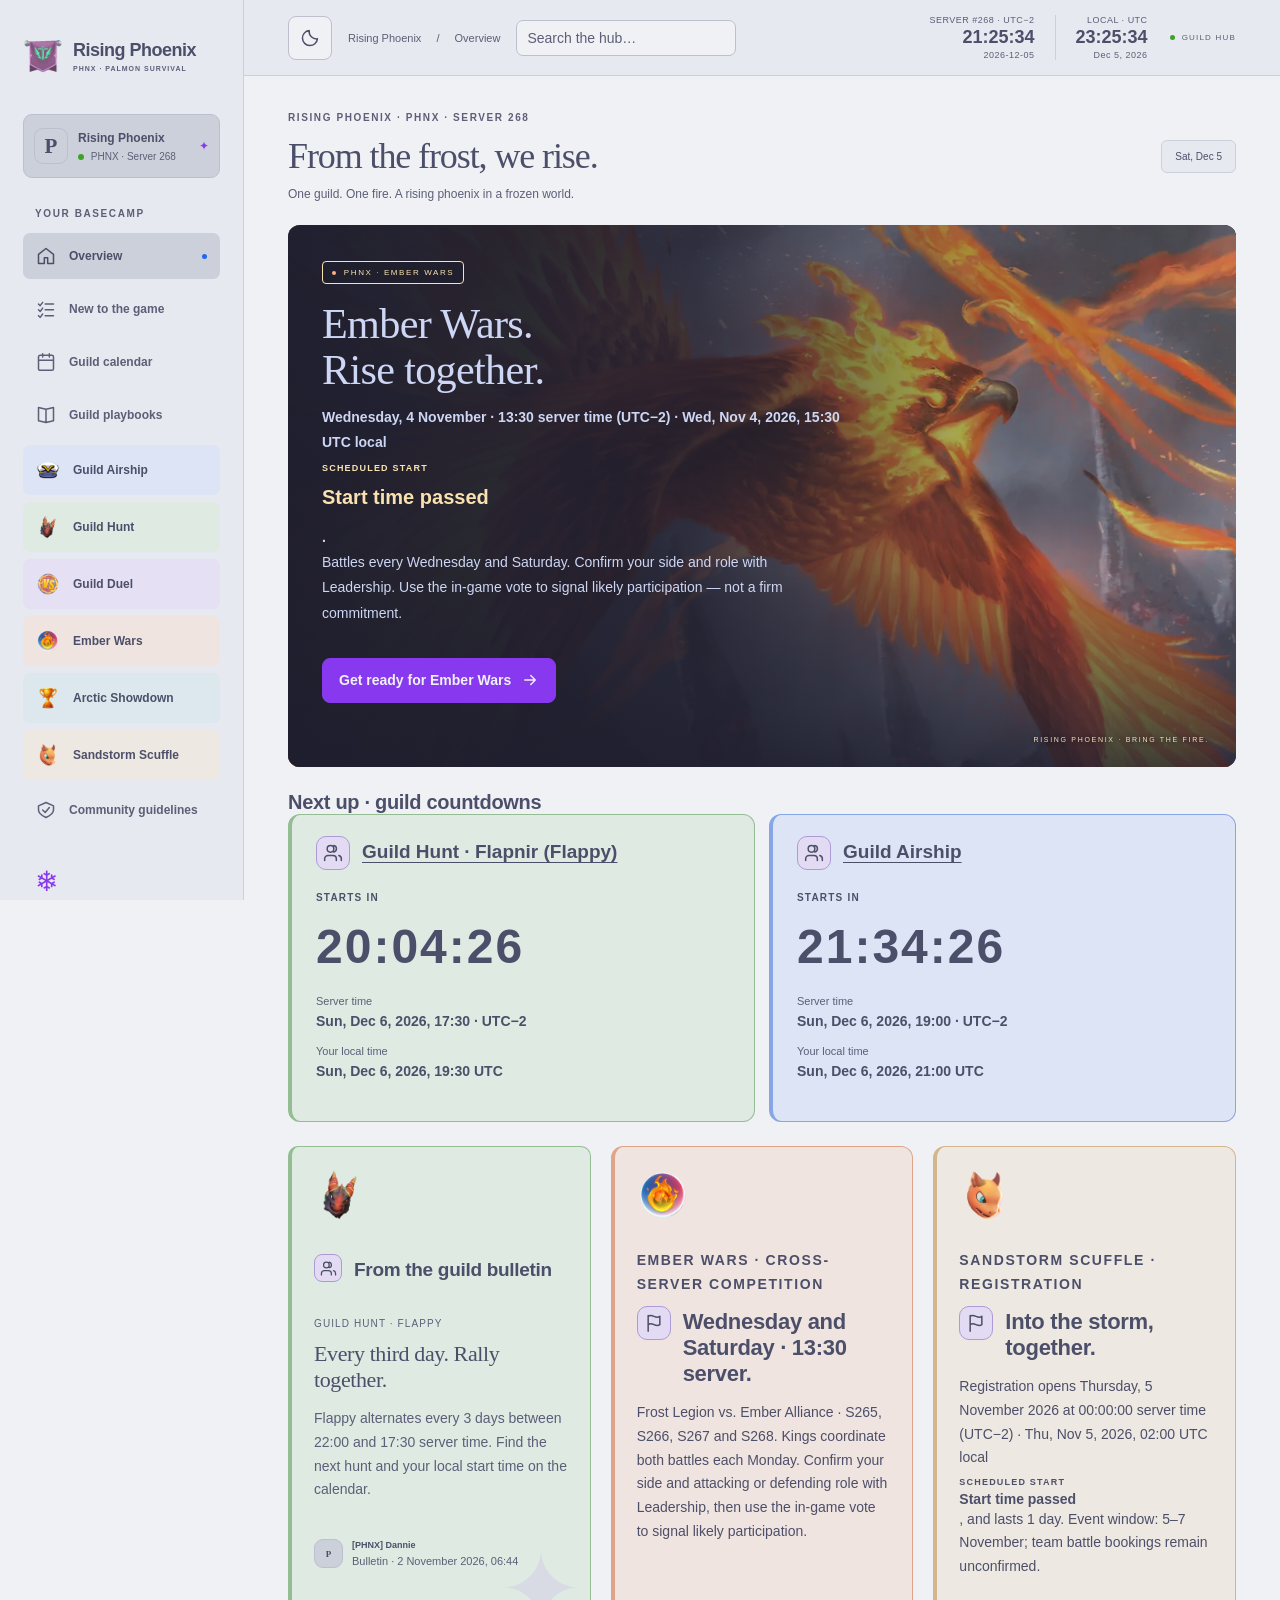
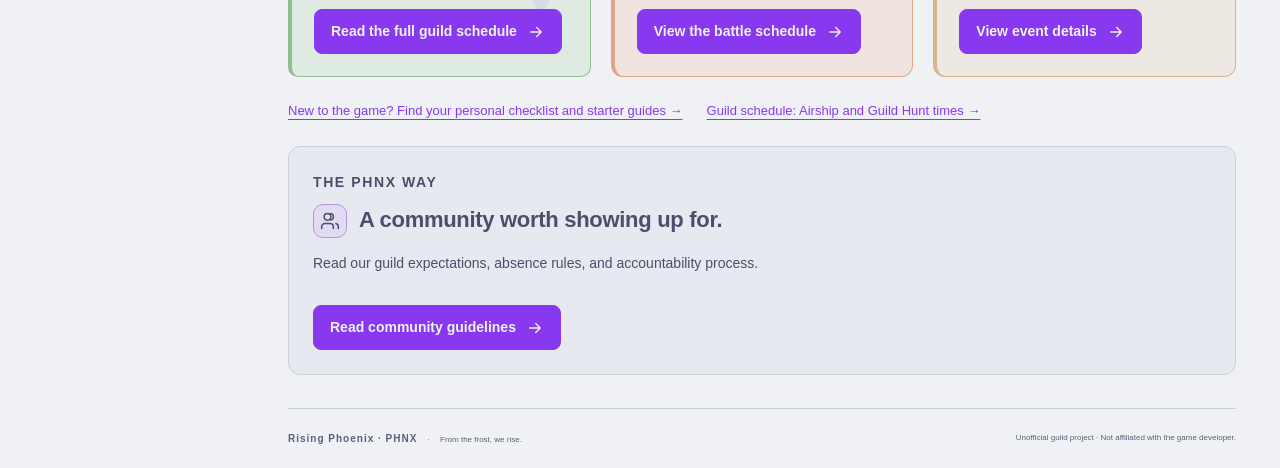
==== commit 78297876: "Show active Arctic battle on overview landing page" ====
--- a/index.html
+++ b/index.html
@@ -1 +1 @@
-<!doctype html> <html lang="en"> <head> <meta charset="utf-8"> <meta http-equiv="Content-Security-Policy" content="default-src 'self'; style-src 'self'; script-src 'self'; connect-src 'self'; object-src 'none'; base-uri 'none'"> <meta name="referrer" content="strict-origin-when-cross-origin"> <meta name="viewport" content="width=device-width,initial-scale=1"> <meta name="theme-color" content="#eff1f5" media="(prefers-color-scheme: light)"> <meta name="theme-color" content="#1e1e2e" media="(prefers-color-scheme: dark)"> <meta name="description" content="Rising Phoenix (PHNX), server 268. An ember in the ice: guild guides, event schedules, and a place to rise together in Palmon Survival."> <title>Rising Phoenix · PHNX Guild</title> <link rel="icon" type="image/x-icon" href="./assets/branding/favicon.ico?v=ec36ef8179a48c0e3c47" sizes="16x16 32x32 48x48"> <link rel="stylesheet" href="./styles.css?v=ec36ef8179a48c0e3c47"> <script type="module" src="./app.js?v=ec36ef8179a48c0e3c47"></script> </head> <body> <a class="skip-link" href="#main">Skip to content</a> <aside class="sidebar"> <a class="brand" href="#dashboard" aria-label="Rising Phoenix home"><span class="brand-mark" aria-hidden="true"><img src="./assets/results/duel-phnx.webp?v=ec36ef8179a48c0e3c47" width="40" height="40" alt=""></span><span>Rising Phoenix<small>PHNX · PALMON SURVIVAL</small></span></a> <div class="guild-card"><span class="guild-avatar">P</span><div>Rising Phoenix<small><span class="status-dot"></span> PHNX · Server 268</small></div><span class="guild-star">✦</span></div> <p class="nav-label">YOUR BASECAMP</p> <nav aria-label="Main navigation"> <a href="#dashboard" data-page="dashboard"><span>▦</span> Overview</a> <a href="#new-to-game" data-page="new-to-game"><span>✦</span> New to the game</a> <a href="#seasons" data-page="seasons" data-season-link hidden><span>▤</span> Seasons</a> <a href="#calendar" data-page="calendar"><span>▦</span> Guild calendar</a> <a href="#playbooks" data-page="playbooks"><span>⚑</span> Guild playbooks</a> <a href="#guild-duel" data-page="guild-duel" aria-expanded="false" aria-controls="duel-submenu"><img class="nav-event-icon" src="./assets/events/guild-duel.webp?v=ec36ef8179a48c0e3c47" width="24" height="24" alt=""> Guild Duel</a> <div id="duel-submenu" class="nav-submenu" role="group" aria-label="Guild Duel pages" hidden> <a href="#guild-duel-players" data-page="guild-duel-players">Players</a> <a href="#guild-duel-officers" data-page="guild-duel-officers">Officers &amp; callers</a> </div> <a href="#ember-wars" data-page="ember-wars"><img class="nav-event-icon" src="./assets/events/ember-wars.webp?v=ec36ef8179a48c0e3c47" width="24" height="24" alt=""> Ember Wars</a> <a href="#arctic-showdown" data-page="arctic-showdown"><img class="nav-event-icon" src="./assets/events/arctic-showdown.webp?v=ec36ef8179a48c0e3c47" width="24" height="24" alt=""> Arctic Showdown</a> <a href="#sandstorm-scuffle" data-page="sandstorm-scuffle" aria-expanded="false" aria-controls="sandstorm-submenu"><img class="nav-event-icon" src="./assets/events/sandstorm-scuffle.webp?v=ec36ef8179a48c0e3c47" width="24" height="24" alt=""> Sandstorm Scuffle</a> <div id="sandstorm-submenu" class="nav-submenu" role="group" aria-label="Sandstorm Scuffle pages" hidden> <a href="#sandstorm-players" data-page="sandstorm-players">Players</a> <a href="#sandstorm-officers" data-page="sandstorm-officers">Officers &amp; callers</a> </div> <a href="#community" data-page="community"><span>◇</span> Community guidelines</a> </nav> <div class="sidebar-bottom"><div class="winter-icon">❄</div><strong>An ember in the ice.</strong><p>Through the frost. Into the fire.<br>We rise together.</p><span class="version">RISING PHOENIX · V0.1</span></div> </aside> <div class="workspace"> <header class="topbar"> <div class="theme-controls" role="group" aria-label="Color theme"> <button id="theme-toggle" type="button" aria-label="Switch to dark mode" title="Switch to dark mode"><svg class="ui-icon" viewBox="0 0 24 24" aria-hidden="true" fill="none" stroke="currentColor" stroke-width="1.8" stroke-linecap="round" stroke-linejoin="round"><path d="M20.9 13A9 9 0 0 1 11 3.1 9 9 0 1 0 20.9 13Z"></path></svg></button> </div> <div class="breadcrumb">Rising Phoenix <span>/</span> <strong id="page-name">Overview</strong></div> <search class="site-search" aria-label="Search the guild hub"> <label for="site-search">Search the guild hub</label> <input id="site-search" type="search" placeholder="Search the hub…" autocomplete="off" aria-describedby="site-search-status" aria-controls="site-search-results"> <div id="site-search-feedback" hidden> <p id="site-search-status" class="small muted" role="status"></p> <ul id="site-search-results" hidden></ul> </div> </search> <div class="topbar-right"><div class="clock-pair"><div class="server-clock" role="group" aria-label="Server 268 time, UTC minus 2" title="Server #268 · fixed UTC−2 · based on your device clock"><span>SERVER #268 · UTC−2</span><time id="server-clock">--:--:--</time><span id="server-clock-date"></span></div><div class="server-clock local-clock" role="group" aria-label="Your local date and time" title="Your device’s local timezone"><span>LOCAL · <span id="local-clock-zone"></span></span><time id="local-clock">--:--:--</time><span id="local-clock-date"></span></div></div><span class="local-badge">GUILD HUB</span></div></header> <main id="main" tabindex="-1"> <div class="page-heading"><div><p class="eyebrow">RISING PHOENIX · PHNX · SERVER 268</p><h1 id="heading">From the frost, we rise.</h1><p id="subheading">One guild. One fire. A rising phoenix in a frozen world.</p></div><div class="date-display" id="today"></div></div> <section id="dashboard-view" class="view" data-layout="overview"> <section class="hero" aria-labelledby="hero-title"><div class="hero-art" aria-hidden="true"><div class="sun"></div><div class="mountain mountain-back"></div><div class="mountain mountain-front"></div><div class="pine pine-one"></div><div class="pine pine-two"></div><div class="pine pine-three"></div><div class="snow-ground"></div></div><div class="hero-content"><span class="hero-pill"><span class="status-dot"></span> PHNX · EMBER WARS</span><h2 id="hero-title">Ember Wars.<br>Rise together.</h2><p><strong><time datetime="2026-11-04T13:30:00-02:00">Wednesday, 4 November · 13:30</time> server time (UTC−2)<span data-local-time="2026-11-04T13:30:00-02:00"> · Enable JavaScript for your local time</span>.</strong><br>Battles every Wednesday and Saturday. Confirm your side and role with Leadership. Use the in-game vote to signal likely participation — not a firm commitment.</p><a class="button light" href="#ember-wars">Get ready for Ember Wars <span>↗</span></a></div><span class="hero-caption">RISING PHOENIX · BRING THE FIRE.</span></section> <div class="landing-updates"> <section class="notice-panel"><div class="section-heading"><h2>From the guild bulletin</h2></div><span class="notice-tag">GUILD HUNT · FLAPPY</span><h3>Every third day. Rally together.</h3><p>Flappy alternates every 3 days between 22:00 and 17:30 server time. Find the next hunt and your local start time on the calendar.</p><div class="notice-author"><span class="small-avatar">P</span><div>[PHNX] Dannie<small>Bulletin · 2 November 2026, 06:44</small></div></div><a class="text-link" href="#calendar">Read the full guild schedule ↗</a></section> <section class="ember-callout" aria-labelledby="ember-callout-title"><div><p class="eyebrow">EMBER WARS · CROSS-SERVER COMPETITION</p><h2 id="ember-callout-title">Wednesday and Saturday · 13:30 server.</h2><p>Frost Legion vs. Ember Alliance · S265, S266, S267 and S268. Kings coordinate both battles each Monday. Confirm your side and attacking or defending role with Leadership, then use the in-game vote to signal likely participation.</p></div><a class="button primary" href="#ember-wars">View the battle schedule ↗</a></section> <section class="ember-callout" aria-labelledby="sandstorm-callout-title"><div><p class="eyebrow">SANDSTORM SCUFFLE · REGISTRATION</p><h2 id="sandstorm-callout-title">Into the storm, together.</h2><p>Registration opens Thursday, 5 November 2026 at 00:00:00 server time (UTC−2)<span data-local-time="2026-11-05T00:00:00-02:00"> · Enable JavaScript for your local time</span>, and lasts 1 day. Event window: 5–7 November; team battle bookings remain unconfirmed.</p></div><a class="button primary" href="#sandstorm-scuffle">View event details ↗</a></section> </div> <div class="landing-quick-links"><a class="text-link" href="#new-to-game">New to the game? Find your personal checklist and starter guides ↗</a><a class="text-link" href="#calendar">Guild schedule: Airship and Guild Hunt times ↗</a></div> <section class="ember-callout" aria-labelledby="community-callout-title"><div><p class="eyebrow">THE PHNX WAY</p><h2 id="community-callout-title">A community worth showing up for.</h2><p>Read our guild expectations, absence rules, and accountability process.</p></div><a class="button primary" href="#community">Read community guidelines ↗</a></section> <section id="season-preview" hidden><div class="section-heading"><h2>Get ready for the season.</h2><a class="text-link" href="#seasons">Season preparation ↗</a></div><div id="guide-preview" class="guide-grid"></div></section> </section> <section id="new-to-game-view" class="view" data-layout="detail" hidden aria-labelledby="new-player-title"> <div class="ember-intro"><p class="eyebrow">YOUR FIRST STEPS WITH PHNX</p><h2 id="new-player-title">Find your feet. Build your routine.</h2><p>Start with your personal checklist: today’s guild priorities plus everyday essentials. Progress stays in this browser and resets at server midnight.</p><p><a class="text-link" href="#seasons">Read the season guide ↗</a> · <a class="text-link" href="#playbooks">Browse all event playbooks ↗</a> · <a class="text-link" href="#community">Learn the guild guidelines ↗</a></p></div> <section id="upcoming-beginners" hidden aria-labelledby="upcoming-beginners-title"><div class="section-heading"><h2 id="upcoming-beginners-title">Get ready · events within 48 hours</h2></div><div id="beginner-events" class="ember-grid"></div></section> <section class="priorities-panel"><div class="section-heading"><h2>Today’s priorities <span class="count" id="priority-count">0 / 3</span></h2><span class="muted small">Your personal checklist</span></div><div id="priorities"></div><div class="progress-track"><div id="progress-fill"></div></div><p class="small muted" id="progress-text">Small steps make a big difference.</p></section> </section> <section id="seasons-view" class="view" data-layout="library" hidden aria-labelledby="guides-intro-title"> <div class="ember-intro"><p class="eyebrow">SEASONS · FIELD GUIDE</p><h2 id="guides-intro-title">Know what lies ahead.</h2><p id="season-context">Season guidance and preparation.</p><a class="text-link" href="#playbooks">Looking for event and rally guidance? Browse guild playbooks ↗</a></div> <p id="season-unavailable">No upcoming season start is confirmed here yet.</p> <section id="season-guides" hidden aria-labelledby="guide-library-title"><div class="section-heading"><h2 id="guide-library-title">Season starter checklists</h2></div><div class="guide-toolbar"><label for="guide-search">Find a checklist</label><input type="search" id="guide-search" placeholder="Search season preparation…"></div><div id="guide-list" class="guide-grid"></div><p id="no-guides" hidden>No matching checklists.</p></section> </section> <section id="calendar-view" class="view" data-layout="detail" hidden aria-labelledby="calendar-month-title"> <section class="month-calendar ember-panel" aria-labelledby="calendar-month-title"> <div class="calendar-controls"><div><p class="eyebrow">GUILD EVENTS · SERVER DATES (UTC−2)</p><h2 id="calendar-month-title" aria-live="polite"></h2></div><div class="calendar-actions"><button type="button" id="calendar-prev" aria-label="Previous month">←</button><button type="button" id="calendar-today">Today</button><button type="button" id="calendar-next" aria-label="Next month">→</button></div><label for="calendar-filter">Show events<select id="calendar-filter"><option value="all">All events</option><option value="airship">Airship</option><option value="guild-hunt">Guild Hunt</option><option value="arctic-showdown">Arctic Showdown</option><option value="ember-wars">Ember Wars</option><option value="sandstorm-scuffle">Sandstorm Scuffle</option></select></label></div> <div class="calendar-weekdays" aria-hidden="true"><span>Mon</span><span>Tue</span><span>Wed</span><span>Thu</span><span>Fri</span><span>Sat</span><span>Sun</span></div><div id="calendar-days" class="calendar-days"></div> </section> </section> <section id="playbooks-view" class="view" data-layout="library" hidden aria-labelledby="playbooks-intro-title"><div class="ember-intro"><p class="eyebrow">GUILD PLAYBOOKS · THE PHNX WAY</p><h2 id="playbooks-intro-title">Show up ready. Move as one.</h2><p>No sensitive coordinates or battle plans here. These starter checklists help you prepare; officers set the actual objectives.</p></div> <section aria-labelledby="event-playbooks-title"><div class="section-heading"><h2 id="event-playbooks-title">Event playbooks</h2></div><div class="guide-grid"> <a class="guide-card" data-event="airship" href="#airship"><span class="guide-category">GUILD EVENT <span>↗</span></span><strong>Guild Airship</strong><span class="guide-description">Departure countdown, player preparation and organizer guidance.</span><span class="guide-bottom">OPEN PLAYBOOK</span></a> <a class="guide-card" data-event="guild-hunt" href="#guild-hunt"><span class="guide-category">GUILD EVENT <span>↗</span></span><strong>Guild Hunt</strong><span class="guide-description">Confirmed hunt timing, rally preparation and caller coordination.</span><span class="guide-bottom">OPEN PLAYBOOK</span></a> <a class="guide-card" data-event="ember-wars" href="#ember-wars"><span class="guide-category">CROSS-SERVER EVENT <span>↗</span></span><strong>Ember Wars</strong><span class="guide-description">Battle schedule, King coordination, roles, and preparation for Frost Legion vs. Ember Alliance.</span><span class="guide-bottom">OPEN PLAYBOOK</span></a> <a class="guide-card" data-event="arctic-showdown" href="#arctic-showdown"><span class="guide-category">GUILD EVENT <span>↗</span></span><strong>Arctic Showdown</strong><span class="guide-description">PHNX numbered attacks, target coordination, and preparation.</span><span class="guide-bottom">OPEN PLAYBOOK</span></a> <a class="guide-card" data-event="guild-duel" href="#guild-duel"><span class="guide-category">GUILD EVENT <span>↗</span></span><strong>Guild Duel</strong><span class="guide-description">Daily scoring tasks, resource planning, personal rewards, and Saturday Raid guidance.</span><span class="guide-bottom">OPEN PLAYBOOK</span></a> <a class="guide-card" data-event="sandstorm-scuffle" href="#sandstorm-scuffle"><span class="guide-category">GUILD EVENT <span>↗</span></span><strong>Sandstorm Scuffle</strong><span class="guide-description">Signup, structures, scoring, squad roles, healing, and rewards.</span><span class="guide-bottom">OPEN PLAYBOOK</span></a> </div></section> <section aria-labelledby="team-checklists-title"><div class="section-heading"><h2 id="team-checklists-title">Team preparation checklists</h2></div><div id="playbook-list" class="guide-grid"></div></section> </section> <section id="airship-view" class="view" data-layout="detail" hidden aria-labelledby="airship-title"> <div class="ember-intro"><p class="eyebrow">GUILD AIRSHIP · EVENT HUB</p><h2 id="airship-title">Make the departure. Bring the guild.</h2><p>Airship departures in server and local time.</p><p><a class="text-link" href="#airship-players">Players ↗</a> · <a class="text-link" href="#airship-officers">Officers &amp; callers ↗</a></p></div> <section class="ember-panel airship-panel" aria-labelledby="airship-departure-title"><h3 id="airship-departure-title">Next scheduled Airship</h3><p class="eyebrow">DEPARTURE IN</p><p class="airship-countdown" data-airship-countdown aria-label="Time until next scheduled Airship departure">--:--:--</p><dl class="departure-times"><div><dt>Server time</dt><dd><time data-airship-server>See the recurring schedule below.</time></dd></div><div><dt>Your local time</dt><dd><time data-airship-local>Enable JavaScript to see your local departure time.</time></dd></div></dl></section> <section class="ember-panel"><h3>Weekly schedule</h3><ul><li><strong>Mon / Wed / Fri / Sun:</strong> 19:00 server time.<span data-local-schedule="19:00" data-weekdays="0,1,3,5"> Enable JavaScript for the next occurrence in local time.</span></li><li><strong>Tue / Thu / Sat:</strong> 07:00 server time.<span data-local-schedule="07:00" data-weekdays="2,4,6"> Enable JavaScript for the next occurrence in local time.</span></li></ul><a class="text-link" href="#calendar">See all departures on the calendar ↗</a></section> </section> <section id="airship-players-view" class="view" data-layout="detail" hidden aria-labelledby="airship-player-title"> <div class="ember-intro"><p class="eyebrow">GUILD AIRSHIP · PLAYER GUIDE</p><h2 id="airship-player-title">For players</h2><p>Know the departure time and ask what to prepare.</p><a class="text-link" href="#airship">Event overview ↗</a></div> <div data-beginner-event="airship"></div> </section> <section id="airship-officers-view" class="view" data-layout="detail" hidden aria-labelledby="airship-officer-title"> <div class="ember-intro"><p class="eyebrow">GUILD AIRSHIP · OFFICER PLAYBOOK</p><h2 id="airship-officer-title">For officers &amp; callers</h2><p>Keep the departure and preparation instructions clear.</p><a class="text-link" href="#airship">Event overview ↗</a></div> <details class="ember-panel"><summary>Organizer checklist</summary><p>Publish schedule changes in guild channels, check attendance and tell players what to prepare.</p></details> </section> <section id="guild-hunt-view" class="view" data-layout="detail" hidden aria-labelledby="hunt-title"> <div class="ember-intro"><p class="eyebrow">GUILD HUNT · FLAPPY</p><h2 id="hunt-title">Ready for the rally.</h2><p>Every third day. Prepare your team and follow the rally organizer.</p><p><a class="text-link" href="#guild-hunt-players">Players ↗</a> · <a class="text-link" href="#guild-hunt-officers">Officers &amp; callers ↗</a></p></div> <section class="ember-panel"><h3>Hunt schedule</h3><p>Flappy runs every 3 days, alternating between <strong>22:00</strong> and <strong>17:30 server time (UTC−2)</strong>, starting <time datetime="2026-11-03T22:00:00-02:00">3 November 2026 at 22:00</time><span data-local-time="2026-11-03T22:00:00-02:00"> · Enable JavaScript for your local time</span>.</p><a class="text-link" href="#calendar">See the guild calendar ↗</a></section> </section> <section id="guild-hunt-players-view" class="view" data-layout="detail" hidden aria-labelledby="hunt-player-title"> <div class="ember-intro"><p class="eyebrow">GUILD HUNT · PLAYER GUIDE</p><h2 id="hunt-player-title">For players</h2><p>Prepare your team and follow the rally organizer.</p><a class="text-link" href="#guild-hunt">Event overview ↗</a></div> <div data-beginner-event="guild-hunt"></div> </section> <section id="guild-hunt-officers-view" class="view" data-layout="detail" hidden aria-labelledby="hunt-officer-title"> <div class="ember-intro"><p class="eyebrow">GUILD HUNT · OFFICER PLAYBOOK</p><h2 id="hunt-officer-title">For officers &amp; callers</h2><p>Confirm the hunt time and make rally assignments clear.</p><a class="text-link" href="#guild-hunt">Event overview ↗</a></div> <details class="ember-panel"><summary>Rally coordination</summary><p>Announce the next hunt time, designate the organizer and assign suitable roles to new players. Keep current targets and member assignments in guild channels. Update the published rotation if Leadership changes the schedule.</p></details> </section> <section id="ember-wars-view" class="view" data-layout="detail" hidden aria-labelledby="ember-intro-title"> <div class="ember-intro"><p class="eyebrow">EMBER WARS · 2026 SCHEDULE &amp; NEW PLAYER GUIDE</p><h2 id="ember-intro-title">Work together. Follow calls. Help with the objective.</h2><p>Frost Legion vs. Ember Alliance · S265–S268. Every power level can contribute; PHNX Leadership sets the strategy.</p><p><strong>Wednesday and Saturday at 13:30 server time (UTC−2).</strong> Next listed battle: <time datetime="2026-11-04T13:30:00-02:00">Wednesday, 4 November at 13:30</time><span data-local-time="2026-11-04T13:30:00-02:00"> · Enable JavaScript for your local time</span>. Vote to signal likely participation, not a firm commitment.</p></div> <p><a class="text-link" href="#ember-wars-players">Players ↗</a> · <a class="text-link" href="#ember-wars-officers">Officers &amp; callers ↗</a></p> </section> <section id="ember-wars-players-view" class="view" data-layout="detail" hidden aria-labelledby="ember-player-title"> <div class="ember-intro"><p class="eyebrow">EMBER WARS · PLAYER GUIDE</p><h2 id="ember-player-title">For players</h2><p>Prepare for your assigned role and follow the caller.</p><a class="text-link" href="#ember-wars">Event overview ↗</a></div> <div data-beginner-event="ember-wars"></div> <div class="section-heading"><h2>Preparation and roles</h2></div><div id="ember-sections" class="ember-grid"></div> <details class="ember-panel"><summary>Useful information &amp; community guides</summary><ul id="ember-resources" class="ember-resources"></ul></details> </section> <section id="ember-wars-officers-view" class="view" data-layout="detail" hidden aria-labelledby="ember-officer-title"> <div class="ember-intro"><p class="eyebrow">EMBER WARS · OFFICER PLAYBOOK</p><h2 id="ember-officer-title">For officers &amp; callers</h2><p>King coordination, side selection and posted assignments.</p><a class="text-link" href="#ember-wars">Event overview ↗</a></div> <div class="ember-grid"> <section class="ember-panel"><h3>Weekly coordination</h3><ul><li><strong>Mondays:</strong> King scheduling and side selection for both upcoming battles. November dates: 2, 9, 16, 23.</li><li><strong>Tuesdays:</strong> Attackers declare war, 00:00–24:00 server time. November dates: 3, 10, 17, 24.</li><li><strong>Wednesdays and Saturdays:</strong> Battle begins at 13:30 server time.</li></ul><p>The supplied phase notice lists reinforcements 00:00–13:00 and preparation 13:00–13:30 server time. It does not explicitly identify their day or confirm that both battle days use those windows; check in-game. No Saturday declaration window was supplied.</p></section> <section class="ember-panel"><h3>King responsibilities</h3><ul><li>Review the upcoming battle dates.</li><li>Decide whether to switch sides or follow the system schedule.</li><li>Coordinate with the Kings of the other three servers.</li><li>Communicate final assignments to guild members.</li><li>Ensure everyone knows their attacking or defending role before battle day.</li></ul><p>Monday decisions determine assignments for that week's two battles. Roles alternate with every battle; always confirm your assignment rather than assuming your side or role stays the same.</p></section> <section class="ember-panel"><h3>November 2026 · posted rotation</h3><p><strong>Subject to King-confirmed assignments.</strong> Side switches can change the posted plan; this is not a permanent weekday rule.</p><ul><li><strong>Wed 4, 11, 18, 25:</strong> Frost Legion attacks; Ember Alliance defends.</li><li><strong>Sat 7, 14, 21, 28:</strong> Ember Alliance attacks; Frost Legion defends.</li></ul><p>All battles: 13:30 server time. No server-to-faction mapping is supplied; do not assume PHNX's side from its server number.</p><a class="text-link" href="#calendar">See November on the calendar ↗</a></section> </div> </section> <section id="arctic-showdown-view" class="view" data-layout="detail" hidden aria-labelledby="arctic-title"> <div class="ember-intro"><p class="eyebrow">ARCTIC SHOWDOWN · GUILD PLAYBOOK</p><h2 id="arctic-title">Match your number. Coordinate your next move.</h2><p>A guild event built on communication and planning.</p></div> <p><a class="text-link" href="#arctic-showdown-players">Players ↗</a> · <a class="text-link" href="#arctic-showdown-officers">Officers &amp; callers ↗</a></p> <section class="ember-panel"><h3>November 2026 · practice schedule</h3><p>Rounds 1–7: 2–8 November, one per day. Round of 16: 9 November; quarter-finals: 10 November; semi-finals: 11 November; finals: 12 November. Later rounds depend on qualification.</p><p>Battles start at 10:00 server time (UTC−2).</p><a class="text-link" href="#calendar">View the calendar ↗</a></section> <section class="ember-panel"><h3>Daily phases · server time (UTC−2)</h3><ul><li><strong>00:00–01:00:</strong> Matchmaking.</li><li><strong>01:00–10:00:</strong> Preparation; configure attack and defence lineups.</li><li><strong>10:00–23:00:</strong> Battle.</li><li><strong>23:00–24:00:</strong> Tally.</li></ul></section> </section> <section id="arctic-showdown-players-view" class="view" data-layout="detail" hidden aria-labelledby="arctic-player-title"> <div class="ember-intro"><p class="eyebrow">ARCTIC SHOWDOWN · PLAYER GUIDE</p><h2 id="arctic-player-title">For players</h2><p>Know your position and confirm your target before using an attack.</p><a class="text-link" href="#arctic-showdown">Event overview ↗</a></div> <div data-beginner-event="arctic-showdown"></div> <div class="ember-grid"> <article class="ember-panel"><h3>Attacks and stars</h3><ul><li>You have <strong>2 attacks daily</strong>; VIP 14+ receives one extra attack. The game allows any enemy target, but follow PHNX target assignments.</li><li>All your squads combine into a rally squad against the enemy defending rally squad.</li><li><strong>Win: 3 stars.</strong> On a loss, eliminate <strong>more than 75%</strong> of defending Armigo for 2 stars, or <strong>more than 50%</strong> for 1 star. The thresholds are strictly more than, not at least.</li><li>Regular squads are applied by default and filled with maximum-level Armigo, regardless of Camp supply. Event Armigo losses do not affect your Camp.</li></ul></article> <article class="ember-panel"><h3>Who can take part?</h3><p>All guildmates present at registration can attack, not just the selected defenders. Defenders also set defence lineups for their separate buildings; Guild Guardians only defend.</p><p><strong>Leaving the guild disqualifies you from remaining matches, even if you rejoin.</strong> Members joining during registration need officers to re-register them to participate.</p></article> <article class="ember-panel"><h3>Before using your attacks</h3><ul><li>Be ready during the battle window.</li><li>Confirm your position number and assigned target before attacking.</li><li>Coordinate to avoid taking someone else’s target.</li><li>Share your first result and ask for your next assignment.</li></ul></article> </div> <section class="ember-panel" aria-labelledby="arctic-resources-title"><h2 id="arctic-resources-title">Learn more about Arctic Showdown</h2><p>Official overview and community guides. The S2 guide covers the revamped event.</p><ul class="ember-resources"> <li><a href="https://www.youtube.com/shorts/0n0AAVrkhnk" target="_blank" rel="noopener noreferrer">Explorer’s Guide Book | Arctic Showdown ↗</a><span>Official Palmon Survival short · event overview</span></li> <li><a href="https://www.youtube.com/watch?v=i5OcIQOOgiw" target="_blank" rel="noopener noreferrer">Arctic Showdown S2 Palmon Survival ↗</a><span>Community video · described as updated for a revamped version; may differ from your current event</span></li> <li><a href="https://www.youtube.com/watch?v=2eMBDYehs9c" target="_blank" rel="noopener noreferrer">Palmon Survival Off Season Events Arctic Showdown! ↗</a><span>Community guide and gameplay · may reflect older rules</span></li> </ul></section> </section> <section id="arctic-showdown-officers-view" class="view" data-layout="detail" hidden aria-labelledby="arctic-officer-title"> <div class="ember-intro"><p class="eyebrow">ARCTIC SHOWDOWN · OFFICER PLAYBOOK</p><h2 id="arctic-officer-title">For officers &amp; callers</h2><p>Keep target assignments clear and avoid overlapping attacks.</p><a class="text-link" href="#arctic-showdown">Event overview ↗</a></div> <section class="ember-panel"><h3>Registration and defenders</h3><p>The Guildmaster or R4 officers register 5–30 defenders. Guild Guardians automatically fill the roster to 30 after registration; they cannot attack. Selected defenders need both attack and defence lineups, while other eligible guildmates focus on attacking.</p><p>Check new arrivals during registration and re-register them as needed. Remind everyone that leaving, even temporarily, disqualifies them from remaining matches.</p></section> <section class="ember-panel"><h3>Guild scoring and progression</h3><p>The guild with more stars wins; equal star totals draw. All guildmates on both sides receive rewards based on the outcome.</p><p>Qualifier wins earn points, losses lose points, and draws award the same points to both sides. The top 16 guilds by total qualifier points advance to head-to-head elimination: Round of 16, quarter-finals, semi-finals and finals. Qualifier battle rules also apply in knockouts, and final rankings determine rewards. No knockout draw-resolution rule is supplied here; check in-game rather than inventing a tie-break.</p></section> <details id="attack-guidance" class="ember-panel"><summary>PHNX numbered-attack guidance</summary><p>Confirm the current roster and position numbers before sharing assignments. These guild instructions are undated and may change.</p><ul><li>First attacks match position numbers: position #1 attacks #1.</li><li>Reserve weaker side targets for their intended players.</li><li>Give explicit follow-up assignments when a target is occupied or an attack is complete; do not let players automatically move to the next number.</li></ul><p>This is PHNX Arctic Showdown guidance, not a universal game rule or Ember Wars instruction. Keep target/member details in guild channels, not on this public site.</p></details> </section> <section id="guild-duel-view" class="view" data-layout="detail" hidden aria-labelledby="duel-title"> <div class="ember-intro"><p class="eyebrow">GUILD DUEL · PHNX RESULTS</p><h2 id="duel-title">Six days. One guild.</h2><p>A home for our Guild Duel results. No final results have been added yet; the older matchup below is an unfinished snapshot, not a victory claim.</p><p><a class="text-link" href="#guild-duel-players">Player guide ↗</a> · <a class="text-link" href="#guild-duel-officers">Officers &amp; callers ↗</a></p></div> <section class="ember-panel duel-snapshot" aria-labelledby="duel-snapshot-title"><h2 id="duel-snapshot-title">Previous matchup · Rising Phoenix vs Nightwatchers</h2><p class="eyebrow">ARCHIVED SCORE · NOT LIVE · DATE UNKNOWN</p><div class="duel-matchup"><div><img src="./assets/results/duel-phnx.webp?v=ec36ef8179a48c0e3c47" width="112" height="100" alt=""><h3>#268 [PHNX] Rising Phoenix</h3><p><strong>264,650,690</strong> Guild Points</p><p>46% recorded share</p></div><img class="duel-versus" src="./assets/events/guild-duel.webp?v=ec36ef8179a48c0e3c47" width="96" height="100" alt=""><div><img src="./assets/results/nightwatchers.webp?v=ec36ef8179a48c0e3c47" width="112" height="100" alt=""><h3>#266 [TNW] Nightwatchers</h3><p><strong>309,782,498</strong> Guild Points</p><p>54% recorded share</p></div></div><p><strong>Recorded Weekly Points: 0:0.</strong> This is an undated, in-progress record, not a final result or a live score. Check the active Duel for the current opponent and points.</p></section> </section> <section id="guild-duel-players-view" class="view" data-layout="detail" hidden aria-labelledby="duel-player-title"> <div class="ember-intro"><p class="eyebrow">GUILD DUEL · PLAYER GUIDE</p><h2 id="duel-player-title">For players</h2><p>One opposing guild, six themed days from Monday to Saturday. Your personal points also add to the guild total. Save for the right day and score together.</p><p><a class="text-link" href="#guild-duel">Guild Duel results ↗</a></p></div> <div data-beginner-event="guild-duel"></div> <div class="section-heading"><h2 id="duel-days-title">What scores each day</h2></div> <p class="small muted">Open a day for its tasks. Magic Bean acquisition scores every day; UR airships and Legendary Treasure Hunt quests score Tuesday and Saturday. These personal UR tasks are not the guild Airship departure.</p> <div id="duel-days" class="ember-grid" aria-labelledby="duel-days-title"></div> <noscript><p>Enable JavaScript to view the weekly task guide, or check the active task list in Guild &gt; Guild Duel.</p></noscript> <div class="ember-grid"> <details class="ember-panel"><summary>Personal chests, rank &amp; spending wisely</summary><ul><li><strong>Green chest:</strong> 660,000 daily points.</li><li><strong>Blue chest:</strong> 1,000,000 daily points.</li><li><strong>Purple chest:</strong> 2,300,000 daily points.</li></ul><p>You do not need to max every day. Even a smaller contribution helps the guild.</p><p>Personal points unlock chests and rank you against guildmates; rank rewards pay daily. In <strong>Guild &gt; Guild Duel</strong>, look for personal rank and chests on the left and guild-vs-guild score at the top.</p><p>Only matching tasks score: eggs are a Thursday resource, not a Monday task. Palmon XP scores Monday and Thursday. Flexible tasks can fill a shortfall, but do not buy resources just to chase a chest.</p></details> <details class="ember-panel"><summary>Saturday safety &amp; Raid travel</summary><p><strong>Shield up or be online.</strong> If absent, arrange protection before the Raid starts. Check shield duration and which actions break it; do not assume an attack or reinforcement leaves protection intact.</p><ul><li>Do not leave troops idle in an unshielded camp. The supplied guide suggests a shielded camp or gathering far away; distance is not guaranteed protection.</li><li>Check hospital capacity before fighting; it does not guarantee that all losses are healable.</li><li>Report enemy marches immediately. Reinforce guildmates only in coordination with officers and after checking protection rules.</li></ul><p>While a Guild Raid is active, members can travel to the opposing guild’s location to fight, and enemies can visit ours. <strong>This cross-server Camp relocation does not require a Camp Mover (Targeted).</strong> This applies to Raid travel, not every teleport. Confirm the active option and current costs before moving; troops and resources can be lost.</p><p>Raid start times are not listed here. Get current targets and coordinates from Leadership, not the public website.</p></details> <details class="ember-panel"><summary>Guild changes &amp; questions</summary><p><strong>Do not switch guilds mid-duel without checking with Leadership.</strong> The supplied guide conflicts: it says further points will not count after a switch, but also says points earned after joining count for the new guild. Current eligibility and ranking rules are unresolved; do not rely on either claim. Prior points are not promised to transfer.</p><p>Joined mid-week? Ask an R4 / R5 and check your active event eligibility before spending saved resources.</p></details> <details class="ember-panel"><summary>Other guild reminders</summary><ul> <li>Vote in-game for your preferred Sandstorm Scuffle time.</li> <li>Donate to guild tech.</li> </ul><p>From Dexter07’s Day 1 bulletin, <time datetime="2026-11-02T03:55">2 November 2026, 03:55</time>. This website does not submit votes, donations, or game actions.</p><a class="text-link" href="#sandstorm-players">Sandstorm Scuffle signup and event details ↗</a></details> </div> <div class="ember-grid"> <details class="ember-panel"><summary id="duel-themes-title">How the Duel is won · scoring caveat</summary><p>The higher guild score wins the day. Day wins award victory points; the higher weekly victory-point total wins the Duel. The supplied guide describes a consolation prize for the losing guild and a better chest for the winner.</p><p><strong>Victory-point values need checking:</strong> the weekly guide says one per day, but the recorded game screen shows Day 1 = 1 and Days 2–4 = 2 each. Do not assume equal daily weights or invent values for Days 5–6. Check the active rules for values and tie-breaks.</p><div class="results-scroll" tabindex="0" role="region" aria-label="Guild Duel daily themes"><table class="duel-themes"><caption>Recorded themes and day-level Victory Points</caption><thead><tr><th scope="col">Day</th><th scope="col">Theme</th><th scope="col">Victory Points</th></tr></thead><tbody><tr><th scope="row">Day 1</th><td>Complete Intel Quests</td><td>1</td></tr><tr><th scope="row">Day 2</th><td>Build Up Your Camp</td><td>2</td></tr><tr><th scope="row">Day 3</th><td>Research Techs</td><td>2</td></tr><tr><th scope="row">Day 4</th><td>Upgrade Palmon</td><td>2</td></tr></tbody></table></div><p>Personal Duel Points and day-level Victory Points are different counters.</p></details> <details class="ember-panel"><summary>Reset &amp; timing</summary><p>Daily themes reset at <strong>00:00 server time</strong>. Exact Raid start times and mount-reset intervals are not confirmed.</p></details> </div> <details class="ember-panel"><summary id="mount-feed-title">Optional mount-feed technique · verify before using</summary><p>The bulletin “The Mount Feed Hack” by [PHNX] 1891 says mount feed can earn points even without mount shoes. It describes this sequence:</p><ol> <li><strong>Check reset availability first.</strong> The bulletin recommends resetting the mount to its initial values, but a free-reset interval is not confirmed. Verify the reset cost, cooldown, refund behavior, and current scoring before proceeding.</li> <li><strong>For a feed-only power-up:</strong> untick the “use refund items” checkbox to use new feed. The bulletin says this earns points.</li> <li><strong>When shoes and feed are required:</strong> tick “use refund items” back on. The bulletin says the refunded-item power-ups do not earn points.</li> </ol><p><strong>Reported pattern:</strong> 4 power-ups with new feed (points), then 5 power-ups using refund items (no points).</p><p>Check the score change and item requirements before repeating.</p><p class="small muted">Guild tip: “The Mount Feed Hack” by [PHNX] 1891, <time datetime="2026-11-02T12:44">2 November 2026, 12:44</time>.</p></details> </section> <section id="guild-duel-officers-view" class="view" data-layout="detail" hidden aria-labelledby="duel-officer-title"> <div class="ember-intro"><p class="eyebrow">GUILD DUEL · OFFICER PLAYBOOK</p><h2 id="duel-officer-title">For officers &amp; callers</h2><p>Saturday raid coordination, defence coverage and weekly priorities. Players follow the current officer calls.</p><p><a class="text-link" href="#guild-duel">Guild Duel results ↗</a> · <a class="text-link" href="#guild-duel-players">Player guide ↗</a></p></div> <div class="ember-grid"> <details class="ember-panel"><summary>Coordinate Saturday attacks</summary><p>Gather the group before travelling. Call targets in guild chat, concentrate marches and use rallies against strong targets rather than scattered solo attacks.</p><p>Confirm the active Raid window, opponent and travel option. Keep assignments, member details and sensitive coordinates in guild channels, not on this public site.</p><p>If enabled for your guild, use PaliLedge’s <code>/queue</code> and dashboard to coordinate. This website has no PaliLedge integration or raid queue.</p></details> <details class="ember-panel"><summary>Defence coverage &amp; weekly priorities</summary><p>Arrange protection for absent players, hospital checks and coordinated reinforcements. Assign someone to watch and report enemy marches so defenders can respond together.</p><p>Check current daily victory-point weights before planning big resource pushes. Good defence can deny enemy Raid points; do not promise it alone will win the day.</p></details> </div> </section> <section id="sandstorm-scuffle-view" class="view" data-layout="detail" hidden aria-labelledby="sandstorm-title"> <div class="ember-intro"><p class="eyebrow">SANDSTORM SCUFFLE · PHNX RESULTS</p><h2 id="sandstorm-title">Our guild. Our battles.</h2><p>The latest recorded Sandstorm results, newest first. Take a look at what PHNX has achieved.</p><p><a class="text-link" href="#sandstorm-players">Player guide ↗</a> · <a class="text-link" href="#sandstorm-officers">Officers &amp; callers ↗</a></p></div> <section class="ember-panel sandstorm-history" aria-labelledby="sandstorm-history-title"><h2 id="sandstorm-history-title">Latest results · October 2026</h2><p>Eight recorded matches. All match times are server times (UTC−2). These are past results, not upcoming bookings.</p><div class="results-scroll" tabindex="0" role="region" aria-label="Sandstorm Scuffle PHNX match history"><table class="results-table"><caption>Sandstorm Scuffle · October 2026 results · server time (UTC−2)</caption><thead><tr><th scope="col">Recorded date/time</th><th scope="col">PHNX squad</th><th scope="col">PHNX score</th><th scope="col">Opponent score</th><th scope="col">Result</th></tr></thead><tbody> <tr><th scope="row">2026-10-30 18:00</th><td>B</td><td>243,410</td><td>112,190</td><td>Win</td></tr> <tr><th scope="row">2026-10-30 09:00</th><td>A</td><td>115,080</td><td>285,220</td><td>Loss</td></tr> <tr><th scope="row">2026-10-23 18:00</th><td>B</td><td>163,680</td><td>164,870</td><td>Loss</td></tr> <tr><th scope="row">2026-10-23 09:00</th><td>A</td><td>276,410</td><td>3,280</td><td>Win</td></tr> <tr><th scope="row">2026-10-16 18:00</th><td>A</td><td>230,230</td><td>92,280</td><td>Win</td></tr> <tr><th scope="row">2026-10-16 09:00</th><td>B</td><td>85,280</td><td>303,670</td><td>Loss</td></tr> <tr><th scope="row">2026-10-09 18:00</th><td>B</td><td>51,440</td><td>288,790</td><td>Loss</td></tr> <tr><th scope="row">2026-10-09 09:00</th><td>A</td><td>256,020</td><td>25,280</td><td>Win</td></tr> </tbody></table></div><p class="small muted">PHNX match records only. This archive does not establish a future event schedule.</p></section> </section> <section id="sandstorm-players-view" class="view" data-layout="detail" hidden aria-labelledby="sandstorm-player-title"> <div class="ember-intro"><p class="eyebrow">SANDSTORM SCUFFLE · PLAYER GUIDE</p><h2 id="sandstorm-player-title">For players</h2><p>Every Friday · 40-minute match. Hold structures to score; the higher guild total wins. Start with the checklist, then open any details you need.</p><p><a class="text-link" href="#sandstorm-scuffle">Latest PHNX results ↗</a></p></div> <div data-beginner-event="sandstorm-scuffle"></div> <div class="ember-grid"> <details class="ember-panel"><summary>Signup, slots &amp; attendance</summary><p><strong>Registration opens Thursday, 5 November 2026 at 00:00:00 server time (UTC−2)</strong><span data-local-time="2026-11-05T00:00:00-02:00"> · Enable JavaScript for your local time</span> and lasts <strong>1 day</strong>, ending Friday at 00:00:00 server. The rule is Thursday of the battle week, not a confirmed weekly recurrence.</p><p><strong>Signup unlocks when votes reach 10.</strong> Only the guildmaster or R4 officers can register. Select 30 starters with Camp level 15+ and choose a battle slot. Check the event’s current registration status. This website does not submit votes or signups.</p><p>Available slots: <strong>09:00, 18:00 and 23:00 server time</strong>. Up to 30 players per team can deploy at once. You can play on only one team.</p><p><strong>Skirmish Squad A</strong> and <strong>Skirmish Squad B</strong> have separate rosters and schedules. Squad A registration is final; Squad B can be cancelled. Voting is availability, not a final assignment.</p><p class="small muted">Available slots are not confirmed PHNX bookings. Recorded event window: <time datetime="2026-11-05">5 November</time>–<time datetime="2026-11-07">7 November 2026</time>, including registration/event dates, not three battle days. Individual battle times are not confirmed here. All displayed game times, including past results, are server times (UTC−2).</p><a class="text-link" href="#calendar">View the guild calendar ↗</a></details> <details class="ember-panel"><summary>First match? Capturing &amp; travel</summary><p><strong>Prep · 3 minutes:</strong> enter during minutes 0–3 to bring your deployment points into the match as Guild and Personal Points. Place guild pins and find your caller; no dispatching yet. Late entrants receive no deployment points.</p><ul><li><strong>3 minutes:</strong> Solar Vaults open. <strong>8 minutes:</strong> War Altars. <strong>11 minutes:</strong> Healing Oases. <strong>15 minutes:</strong> the central Miracle Temple.</li><li>Send a squad to a structure: empty means capture; defended means a fight.</li><li>A <strong>garrison</strong> is a squad stationed inside to defend and score. Garrisoning is playing, even without a fight.</li><li>Only one PvP-ready squad? That is enough. Weak extra squads can get wiped quickly.</li><li>Squads return to camp before redeploying; travel takes minutes. Sandstorm-only march speedups help.</li><li>Neutral buildings have a <strong>1-minute resistance phase</strong> before full occupation. Already occupied buildings have no resistance phase. Full occupation triggers a <strong>1-minute ceasefire</strong>, preventing attacks.</li><li>Protect camps carrying deployment points: defeating one awards those points to the attacker.</li><li>Squeakbandits spawn in the four corners every <strong>2 minutes</strong> after an unspecified initial delay. Defend buildings: bandit occupation turns them neutral, requiring recapture.</li></ul></details> <details class="ember-panel"><summary>Personal points &amp; rewards</summary><p>Earn personal points by attacking structures, garrisoning (occupation points), and attacking enemy camps. Ask your caller for a scoring assignment instead of leaving your post.</p><p>The battle overview shows team score and allied ranking. A number above a camp is the points it carries; beat it to take them. Your camp can be hit too.</p><ul><li><strong>Participants:</strong> Prestige, Golden Leaves, Evolution Energy choice chests and speedups.</li><li><strong>Winning players:</strong> extra Prestige, Dreamium V, speedups and resources.</li><li><strong>Winning guild, all members:</strong> extra Palmon eggs, Golden Leaves, Dreamium V, speedups and resources.</li></ul><p>Current reward tiers and eligibility are shown in the event tab.</p></details> <details class="ember-panel"><summary>Squad wiped? Healing &amp; getting back in</summary><p><strong>Armigo do not die in Sandstorm.</strong> They go to the event hospital, which has unlimited capacity. Injured units recover automatically when you leave the battlefield. Medical Aid allows up to <strong>500 assists per match</strong>.</p><p>Check the healing item type before confirming, then ask your caller where to go. You earn event speedups by playing.</p><p>If you are unsure what a call means, ask in guild chat, Discord or voice before committing to a march. Report enemy marches and unusually strong players when you see them.</p></details> </div> </section> <section id="sandstorm-officers-view" class="view" data-layout="detail" hidden aria-labelledby="sandstorm-officer-title"> <div class="ember-intro"><p class="eyebrow">SANDSTORM SCUFFLE · OFFICER PLAYBOOK</p><h2 id="sandstorm-officer-title">For officers &amp; callers</h2><p>Roster planning, structure priorities and scoring reference. Players can follow their assigned caller without reading these notes.</p><p><a class="text-link" href="#sandstorm-scuffle">Latest PHNX results ↗</a> · <a class="text-link" href="#sandstorm-players">Player guide ↗</a></p></div> <div class="ember-grid"> <details class="ember-panel"><summary>Roster, roles &amp; opening plan</summary><p>Fill the roster, appoint one caller per squad and arrange backups for absences.</p><ol><li><strong>Lanes · mid accounts:</strong> take our two Solar Vaults as prep ends, then support.</li><li><strong>Strike · top accounts:</strong> our War Altar first, then the Miracle Temple.</li><li><strong>Garrison · lower accounts:</strong> backfill structures Strike leaves. A Vault pays the same regardless of who holds it.</li></ol><p><strong>Backfill before moving:</strong> confirm replacement coverage. Then hold, contest the Temple and punish empty or thin enemy structures. Camps carrying points are secondary targets after objectives are covered.</p><p>If an enemy whale can solo a building, track their squads and take the rest of the map instead of feeding that fight.</p></details> <section class="ember-panel sandstorm-buildings" aria-labelledby="sandstorm-buildings-title"><h3 id="sandstorm-buildings-title">Structures, buffs &amp; confirmed unlocks</h3><p>Current 40-minute rules. Unlock times are minutes elapsed from battle start. First occupation and ongoing income below are <strong>Guild / Personal Points</strong>.</p><div class="sandstorm-building"><img src="./assets/events/sandstorm-solar-vault.webp?v=ec36ef8179a48c0e3c47" width="160" height="160" alt="" loading="lazy"><div><h4>Solar Vault · 3 minutes</h4><p>4 per map. First occupation: <strong>5,000 / 5,000</strong>. Ongoing: <strong>10 / 2 per second</strong>.</p></div></div><div class="sandstorm-building"><img src="./assets/events/sandstorm-war-altar.webp?v=ec36ef8179a48c0e3c47" width="160" height="160" alt="" loading="lazy"><div><h4>War Altar · 8 minutes</h4><p>2 per map. First occupation: <strong>8,000 / 8,000</strong>. Ongoing: <strong>5 / 1 per second</strong>. Guild bonus: <strong>+10% Palmon ATK, DEF and HP</strong>.</p></div></div><div class="sandstorm-building"><img src="./assets/events/sandstorm-healing-oasis.webp?v=ec36ef8179a48c0e3c47" width="160" height="160" alt="" loading="lazy"><div><h4>Healing Oasis · 11 minutes</h4><p>2 per map. First occupation: <strong>8,000 / 8,000</strong>. Ongoing: <strong>5 / 1 per second</strong>. Guild bonus: <strong>+25% Armigo healing speed</strong>.</p></div></div><div class="sandstorm-building"><img src="./assets/events/sandstorm-miracle-temple.webp?v=ec36ef8179a48c0e3c47" width="160" height="160" alt="" loading="lazy"><div><h4>Miracle Temple · 15 minutes</h4><p>1 at the map center. First occupation: <strong>10,000 / 10,000</strong>. Ongoing: <strong>50 / 10 per second</strong>.</p></div></div><p><strong>Suggested priority:</strong> Miracle Temple → War Altar → our Solar Vaults → Healing Oasis. Keep our Altar for its combat buff; take an Oasis when free or healing is needed, not at the expense of the Temple.</p></section> <details class="ember-panel"><summary>Scoring &amp; protecting points</summary><p>First occupation and continued holding earn Guild and Personal Points. The higher Guild Points total wins after 40 minutes.</p><p>Continuous Guild Points are protected during ceasefire. Outside ceasefire, <strong>40%</strong> are unprotected and stored on the building. When it is captured, those unprotected points drop around it. Squads can collect them; all collected points are protected. Assign collection as well as defense.</p><p>Matchmaking considers total historical participant power and past squad performance. Squads A/B match independently by their own power but share a pool: A can face A or B. Current power alone does not determine the opponent.</p><p>Confirm attendance before finalizing Squad A, which cannot be cancelled. Squad B can be cancelled if activity does not support a second roster.</p></details> </div> </section> <section id="community-view" class="view" data-layout="detail" hidden aria-labelledby="community-intro-title"> <div class="ember-intro"><p class="eyebrow">PHNX · COMMUNITY GUIDELINES</p><h2 id="community-intro-title">Let’s build the best community together!</h2><p>PHNX guild PMail “Community guidelines”, issued <time datetime="2026-11-02T07:27">2 November 2026, 07:27</time>.</p></div> <div class="ember-grid"> <article class="ember-panel"><h3>Guild expectations</h3><ul> <li><strong>Inclusivity:</strong> Zero tolerance for racism, homophobia, ableism, personal attacks, or toxicity.</li> <li><strong>Disagreements:</strong> Resolve conflicts via calm dialogue. If that fails, contact Leadership immediately.</li> <li><strong>NAP violations:</strong> Report to Leadership. NAP violations are now tracked and repeated offences punished. We need reports to enforce this.</li> <li><strong>Communication:</strong> Read all PMails, DMs, and bulletins from Leadership. Attend events you signed up for.</li> </ul></article> <article class="ember-panel"><h3>Activity rules</h3><ul> <li><strong>Absences:</strong> Report inactivity over 2 days to Leadership with a return date to get “Immunities” status.</li> <li><strong>No notice:</strong> Day 2 unannounced absence = demotion to R2. Day 3 = demotion to R1 (risk of being kicked if there is a recruitment queue).</li> </ul></article> </div> <section class="ember-panel" aria-labelledby="accountability-title"><h2 id="accountability-title">The accountability process</h2><p>If rules are broken, we use a firm 4-step system:</p><ol> <li><strong>Review:</strong> Leadership asks you to re-read this text and confirm you understand it.</li> <li><strong>Formal warning:</strong> A strict, documented warning regarding the behavior.</li> <li><strong>R1 demotion:</strong> Moved to R1. Here you risk immediate kick if we have a player queue.</li> <li><strong>Removal:</strong> Permanent removal from PHNX.</li> </ol></section> <section id="server-rules" aria-labelledby="server-rules-title"> <div class="ember-intro"><p class="eyebrow">REALM POLICY · SERVER #268</p><h2 id="server-rules-title">Server rules — #268</h2><p>Realm PMail “Server rules for all of #268” by [AVAL] Lord.Vader, issued <time datetime="2026-10-29T14:22">29 October 2026, 14:22</time>.</p><p>Our goal is to maintain cooperation, prevent internal conflict, and keep #268 united against other servers. These server-wide rules are separate from PHNX’s guild accountability process above.</p></div> <div class="ember-grid"> <article class="ember-panel"><h3>1. No attacks on #268 players or guilds</h3><p>No attacks on camps, guild buildings, or property for kills (unless guildless), resources, retaliation, or personal disputes unless permitted by event rules, player agreements, or server agreements.</p></article> <article class="ember-panel"><h3>2. Airships &amp; Dojos</h3><p>Do not compete against #268 players in Airships or Dojos.</p></article> <article class="ember-panel"><h3>3. No retaliation</h3><p>Do not retaliate against rule breakers. Screenshot the incident and report it to your R4/R5. Let guild leadership resolve disputes diplomatically.</p></article> <article class="ember-panel"><h3>4. Evidence &amp; reporting</h3><p>Provide screenshots or battle reports, player name, guild, incident time, and a brief explanation whenever possible.</p></article> <article class="ember-panel"><h3>5. Violations &amp; consequences</h3><ul><li><strong>Minor/first offense:</strong> Warning and resolution between guild leaders.</li><li><strong>Repeated offenses:</strong> Escalation between R5s.</li><li><strong>Serious/deliberate offenses:</strong> Removal from the guild. Other guilds should not recruit the player until the issue is resolved. This may also lead to an attack on the camp.</li></ul><p>Accidental mistakes will be considered, but deliberate or repeated violations will not be tolerated.</p></article> <article class="ember-panel"><h3>6. Leadership responsibility</h3><p>R4s and R5s must communicate these rules, enforce them, and promptly address violations.</p></article> </div> <p><strong>Work together, resolve disputes through leadership, and keep #268 united against external competition.</strong></p> </section> </section> <footer><span><strong>Rising Phoenix · PHNX</strong> <span class="footer-dot">·</span> From the frost, we rise.</span><span>Unofficial guild project · Not affiliated with the game developer.</span></footer> </main> </div> <dialog id="guide-dialog" aria-labelledby="dialog-title"><div class="dialog-top"><span class="eyebrow">FIELD NOTES</span><button id="close-dialog" class="icon-button" aria-label="Close checklist">✕</button></div><h2 id="dialog-title"></h2><p id="dialog-description"></p><ol id="dialog-steps"></ol><button class="button primary" id="done-dialog">Got it</button></dialog> <div id="toast" role="status" aria-live="polite"></div> </body> </html>
+<!doctype html> <html lang="en"> <head> <meta charset="utf-8"> <meta http-equiv="Content-Security-Policy" content="default-src 'self'; style-src 'self'; script-src 'self'; connect-src 'self'; object-src 'none'; base-uri 'none'"> <meta name="referrer" content="strict-origin-when-cross-origin"> <meta name="viewport" content="width=device-width,initial-scale=1"> <meta name="theme-color" content="#eff1f5" media="(prefers-color-scheme: light)"> <meta name="theme-color" content="#1e1e2e" media="(prefers-color-scheme: dark)"> <meta name="description" content="Rising Phoenix (PHNX), server 268. An ember in the ice: guild guides, event schedules, and a place to rise together in Palmon Survival."> <title>Rising Phoenix · PHNX Guild</title> <link rel="icon" type="image/x-icon" href="./assets/branding/favicon.ico?v=9f33bf32df172f34d96f" sizes="16x16 32x32 48x48"> <link rel="stylesheet" href="./styles.css?v=9f33bf32df172f34d96f"> <script type="module" src="./app.js?v=9f33bf32df172f34d96f"></script> </head> <body> <a class="skip-link" href="#main">Skip to content</a> <aside class="sidebar"> <a class="brand" href="#dashboard" aria-label="Rising Phoenix home"><span class="brand-mark" aria-hidden="true"><img src="./assets/results/duel-phnx.webp?v=9f33bf32df172f34d96f" width="40" height="40" alt=""></span><span>Rising Phoenix<small>PHNX · PALMON SURVIVAL</small></span></a> <div class="guild-card"><span class="guild-avatar">P</span><div>Rising Phoenix<small><span class="status-dot"></span> PHNX · Server 268</small></div><span class="guild-star">✦</span></div> <p class="nav-label">YOUR BASECAMP</p> <nav aria-label="Main navigation"> <a href="#dashboard" data-page="dashboard"><span>▦</span> Overview</a> <a href="#new-to-game" data-page="new-to-game"><span>✦</span> New to the game</a> <a href="#seasons" data-page="seasons" data-season-link hidden><span>▤</span> Seasons</a> <a href="#calendar" data-page="calendar"><span>▦</span> Guild calendar</a> <a href="#playbooks" data-page="playbooks"><span>⚑</span> Guild playbooks</a> <a href="#guild-duel" data-page="guild-duel" aria-expanded="false" aria-controls="duel-submenu"><img class="nav-event-icon" src="./assets/events/guild-duel.webp?v=9f33bf32df172f34d96f" width="24" height="24" alt=""> Guild Duel</a> <div id="duel-submenu" class="nav-submenu" role="group" aria-label="Guild Duel pages" hidden> <a href="#guild-duel-players" data-page="guild-duel-players">Players</a> <a href="#guild-duel-officers" data-page="guild-duel-officers">Officers &amp; callers</a> </div> <a href="#ember-wars" data-page="ember-wars"><img class="nav-event-icon" src="./assets/events/ember-wars.webp?v=9f33bf32df172f34d96f" width="24" height="24" alt=""> Ember Wars</a> <a href="#arctic-showdown" data-page="arctic-showdown"><img class="nav-event-icon" src="./assets/events/arctic-showdown.webp?v=9f33bf32df172f34d96f" width="24" height="24" alt=""> Arctic Showdown</a> <a href="#sandstorm-scuffle" data-page="sandstorm-scuffle" aria-expanded="false" aria-controls="sandstorm-submenu"><img class="nav-event-icon" src="./assets/events/sandstorm-scuffle.webp?v=9f33bf32df172f34d96f" width="24" height="24" alt=""> Sandstorm Scuffle</a> <div id="sandstorm-submenu" class="nav-submenu" role="group" aria-label="Sandstorm Scuffle pages" hidden> <a href="#sandstorm-players" data-page="sandstorm-players">Players</a> <a href="#sandstorm-officers" data-page="sandstorm-officers">Officers &amp; callers</a> </div> <a href="#community" data-page="community"><span>◇</span> Community guidelines</a> </nav> <div class="sidebar-bottom"><div class="winter-icon">❄</div><strong>An ember in the ice.</strong><p>Through the frost. Into the fire.<br>We rise together.</p><span class="version">RISING PHOENIX · V0.1</span></div> </aside> <div class="workspace"> <header class="topbar"> <div class="theme-controls" role="group" aria-label="Color theme"> <button id="theme-toggle" type="button" aria-label="Switch to dark mode" title="Switch to dark mode"><svg class="ui-icon" viewBox="0 0 24 24" aria-hidden="true" fill="none" stroke="currentColor" stroke-width="1.8" stroke-linecap="round" stroke-linejoin="round"><path d="M20.9 13A9 9 0 0 1 11 3.1 9 9 0 1 0 20.9 13Z"></path></svg></button> </div> <div class="breadcrumb">Rising Phoenix <span>/</span> <strong id="page-name">Overview</strong></div> <search class="site-search" aria-label="Search the guild hub"> <label for="site-search">Search the guild hub</label> <input id="site-search" type="search" placeholder="Search the hub…" autocomplete="off" aria-describedby="site-search-status" aria-controls="site-search-results"> <div id="site-search-feedback" hidden> <p id="site-search-status" class="small muted" role="status"></p> <ul id="site-search-results" hidden></ul> </div> </search> <div class="topbar-right"><div class="clock-pair"><div class="server-clock" role="group" aria-label="Server 268 time, UTC minus 2" title="Server #268 · fixed UTC−2 · based on your device clock"><span>SERVER #268 · UTC−2</span><time id="server-clock">--:--:--</time><span id="server-clock-date"></span></div><div class="server-clock local-clock" role="group" aria-label="Your local date and time" title="Your device’s local timezone"><span>LOCAL · <span id="local-clock-zone"></span></span><time id="local-clock">--:--:--</time><span id="local-clock-date"></span></div></div><span class="local-badge">GUILD HUB</span></div></header> <main id="main" tabindex="-1"> <div class="page-heading"><div><p class="eyebrow">RISING PHOENIX · PHNX · SERVER 268</p><h1 id="heading">From the frost, we rise.</h1><p id="subheading">One guild. One fire. A rising phoenix in a frozen world.</p></div><div class="date-display" id="today"></div></div> <section id="dashboard-view" class="view" data-layout="overview"> <section class="hero" aria-labelledby="hero-title"><div class="hero-art" aria-hidden="true"><div class="sun"></div><div class="mountain mountain-back"></div><div class="mountain mountain-front"></div><div class="pine pine-one"></div><div class="pine pine-two"></div><div class="pine pine-three"></div><div class="snow-ground"></div></div><div class="hero-content"><span class="hero-pill"><span class="status-dot"></span> PHNX · EMBER WARS</span><h2 id="hero-title">Ember Wars.<br>Rise together.</h2><p><strong><time datetime="2026-11-04T13:30:00-02:00">Wednesday, 4 November · 13:30</time> server time (UTC−2)<span data-local-time="2026-11-04T13:30:00-02:00"> · Enable JavaScript for your local time</span>.</strong><br>Battles every Wednesday and Saturday. Confirm your side and role with Leadership. Use the in-game vote to signal likely participation — not a firm commitment.</p><a class="button light" href="#ember-wars">Get ready for Ember Wars <span>↗</span></a></div><span class="hero-caption">RISING PHOENIX · BRING THE FIRE.</span></section> <div class="landing-updates"> <section class="notice-panel"><div class="section-heading"><h2>From the guild bulletin</h2></div><span class="notice-tag">GUILD HUNT · FLAPPY</span><h3>Every third day. Rally together.</h3><p>Flappy alternates every 3 days between 22:00 and 17:30 server time. Find the next hunt and your local start time on the calendar.</p><div class="notice-author"><span class="small-avatar">P</span><div>[PHNX] Dannie<small>Bulletin · 2 November 2026, 06:44</small></div></div><a class="text-link" href="#calendar">Read the full guild schedule ↗</a></section> <section class="ember-callout" aria-labelledby="ember-callout-title"><div><p class="eyebrow">EMBER WARS · CROSS-SERVER COMPETITION</p><h2 id="ember-callout-title">Wednesday and Saturday · 13:30 server.</h2><p>Frost Legion vs. Ember Alliance · S265, S266, S267 and S268. Kings coordinate both battles each Monday. Confirm your side and attacking or defending role with Leadership, then use the in-game vote to signal likely participation.</p></div><a class="button primary" href="#ember-wars">View the battle schedule ↗</a></section> <section class="ember-callout" aria-labelledby="sandstorm-callout-title"><div><p class="eyebrow">SANDSTORM SCUFFLE · REGISTRATION</p><h2 id="sandstorm-callout-title">Into the storm, together.</h2><p>Registration opens Thursday, 5 November 2026 at 00:00:00 server time (UTC−2)<span data-local-time="2026-11-05T00:00:00-02:00"> · Enable JavaScript for your local time</span>, and lasts 1 day. Event window: 5–7 November; team battle bookings remain unconfirmed.</p></div><a class="button primary" href="#sandstorm-scuffle">View event details ↗</a></section> </div> <div class="landing-quick-links"><a class="text-link" href="#new-to-game">New to the game? Find your personal checklist and starter guides ↗</a><a class="text-link" href="#calendar">Guild schedule: Airship and Guild Hunt times ↗</a></div> <section class="ember-callout" aria-labelledby="community-callout-title"><div><p class="eyebrow">THE PHNX WAY</p><h2 id="community-callout-title">A community worth showing up for.</h2><p>Read our guild expectations, absence rules, and accountability process.</p></div><a class="button primary" href="#community">Read community guidelines ↗</a></section> <section id="season-preview" hidden><div class="section-heading"><h2>Get ready for the season.</h2><a class="text-link" href="#seasons">Season preparation ↗</a></div><div id="guide-preview" class="guide-grid"></div></section> </section> <section id="new-to-game-view" class="view" data-layout="detail" hidden aria-labelledby="new-player-title"> <div class="ember-intro"><p class="eyebrow">YOUR FIRST STEPS WITH PHNX</p><h2 id="new-player-title">Find your feet. Build your routine.</h2><p>Start with your personal checklist: today’s guild priorities plus everyday essentials. Progress stays in this browser and resets at server midnight.</p><p><a class="text-link" href="#seasons">Read the season guide ↗</a> · <a class="text-link" href="#playbooks">Browse all event playbooks ↗</a> · <a class="text-link" href="#community">Learn the guild guidelines ↗</a></p></div> <section id="upcoming-beginners" hidden aria-labelledby="upcoming-beginners-title"><div class="section-heading"><h2 id="upcoming-beginners-title">Get ready · events within 48 hours</h2></div><div id="beginner-events" class="ember-grid"></div></section> <section class="priorities-panel"><div class="section-heading"><h2>Today’s priorities <span class="count" id="priority-count">0 / 3</span></h2><span class="muted small">Your personal checklist</span></div><div id="priorities"></div><div class="progress-track"><div id="progress-fill"></div></div><p class="small muted" id="progress-text">Small steps make a big difference.</p></section> </section> <section id="seasons-view" class="view" data-layout="library" hidden aria-labelledby="guides-intro-title"> <div class="ember-intro"><p class="eyebrow">SEASONS · FIELD GUIDE</p><h2 id="guides-intro-title">Know what lies ahead.</h2><p id="season-context">Season guidance and preparation.</p><a class="text-link" href="#playbooks">Looking for event and rally guidance? Browse guild playbooks ↗</a></div> <p id="season-unavailable">No upcoming season start is confirmed here yet.</p> <section id="season-guides" hidden aria-labelledby="guide-library-title"><div class="section-heading"><h2 id="guide-library-title">Season starter checklists</h2></div><div class="guide-toolbar"><label for="guide-search">Find a checklist</label><input type="search" id="guide-search" placeholder="Search season preparation…"></div><div id="guide-list" class="guide-grid"></div><p id="no-guides" hidden>No matching checklists.</p></section> </section> <section id="calendar-view" class="view" data-layout="detail" hidden aria-labelledby="calendar-month-title"> <section class="month-calendar ember-panel" aria-labelledby="calendar-month-title"> <div class="calendar-controls"><div><p class="eyebrow">GUILD EVENTS · SERVER DATES (UTC−2)</p><h2 id="calendar-month-title" aria-live="polite"></h2></div><div class="calendar-actions"><button type="button" id="calendar-prev" aria-label="Previous month">←</button><button type="button" id="calendar-today">Today</button><button type="button" id="calendar-next" aria-label="Next month">→</button></div><label for="calendar-filter">Show events<select id="calendar-filter"><option value="all">All events</option><option value="airship">Airship</option><option value="guild-hunt">Guild Hunt</option><option value="arctic-showdown">Arctic Showdown</option><option value="ember-wars">Ember Wars</option><option value="sandstorm-scuffle">Sandstorm Scuffle</option></select></label></div> <div class="calendar-weekdays" aria-hidden="true"><span>Mon</span><span>Tue</span><span>Wed</span><span>Thu</span><span>Fri</span><span>Sat</span><span>Sun</span></div><div id="calendar-days" class="calendar-days"></div> </section> </section> <section id="playbooks-view" class="view" data-layout="library" hidden aria-labelledby="playbooks-intro-title"><div class="ember-intro"><p class="eyebrow">GUILD PLAYBOOKS · THE PHNX WAY</p><h2 id="playbooks-intro-title">Show up ready. Move as one.</h2><p>No sensitive coordinates or battle plans here. These starter checklists help you prepare; officers set the actual objectives.</p></div> <section aria-labelledby="event-playbooks-title"><div class="section-heading"><h2 id="event-playbooks-title">Event playbooks</h2></div><div class="guide-grid"> <a class="guide-card" data-event="airship" href="#airship"><span class="guide-category">GUILD EVENT <span>↗</span></span><strong>Guild Airship</strong><span class="guide-description">Departure countdown, player preparation and organizer guidance.</span><span class="guide-bottom">OPEN PLAYBOOK</span></a> <a class="guide-card" data-event="guild-hunt" href="#guild-hunt"><span class="guide-category">GUILD EVENT <span>↗</span></span><strong>Guild Hunt</strong><span class="guide-description">Confirmed hunt timing, rally preparation and caller coordination.</span><span class="guide-bottom">OPEN PLAYBOOK</span></a> <a class="guide-card" data-event="ember-wars" href="#ember-wars"><span class="guide-category">CROSS-SERVER EVENT <span>↗</span></span><strong>Ember Wars</strong><span class="guide-description">Battle schedule, King coordination, roles, and preparation for Frost Legion vs. Ember Alliance.</span><span class="guide-bottom">OPEN PLAYBOOK</span></a> <a class="guide-card" data-event="arctic-showdown" href="#arctic-showdown"><span class="guide-category">GUILD EVENT <span>↗</span></span><strong>Arctic Showdown</strong><span class="guide-description">PHNX numbered attacks, target coordination, and preparation.</span><span class="guide-bottom">OPEN PLAYBOOK</span></a> <a class="guide-card" data-event="guild-duel" href="#guild-duel"><span class="guide-category">GUILD EVENT <span>↗</span></span><strong>Guild Duel</strong><span class="guide-description">Daily scoring tasks, resource planning, personal rewards, and Saturday Raid guidance.</span><span class="guide-bottom">OPEN PLAYBOOK</span></a> <a class="guide-card" data-event="sandstorm-scuffle" href="#sandstorm-scuffle"><span class="guide-category">GUILD EVENT <span>↗</span></span><strong>Sandstorm Scuffle</strong><span class="guide-description">Signup, structures, scoring, squad roles, healing, and rewards.</span><span class="guide-bottom">OPEN PLAYBOOK</span></a> </div></section> <section aria-labelledby="team-checklists-title"><div class="section-heading"><h2 id="team-checklists-title">Team preparation checklists</h2></div><div id="playbook-list" class="guide-grid"></div></section> </section> <section id="airship-view" class="view" data-layout="detail" hidden aria-labelledby="airship-title"> <div class="ember-intro"><p class="eyebrow">GUILD AIRSHIP · EVENT HUB</p><h2 id="airship-title">Make the departure. Bring the guild.</h2><p>Airship departures in server and local time.</p><p><a class="text-link" href="#airship-players">Players ↗</a> · <a class="text-link" href="#airship-officers">Officers &amp; callers ↗</a></p></div> <section class="ember-panel airship-panel" aria-labelledby="airship-departure-title"><h3 id="airship-departure-title">Next scheduled Airship</h3><p class="eyebrow">DEPARTURE IN</p><p class="airship-countdown" data-airship-countdown aria-label="Time until next scheduled Airship departure">--:--:--</p><dl class="departure-times"><div><dt>Server time</dt><dd><time data-airship-server>See the recurring schedule below.</time></dd></div><div><dt>Your local time</dt><dd><time data-airship-local>Enable JavaScript to see your local departure time.</time></dd></div></dl></section> <section class="ember-panel"><h3>Weekly schedule</h3><ul><li><strong>Mon / Wed / Fri / Sun:</strong> 19:00 server time.<span data-local-schedule="19:00" data-weekdays="0,1,3,5"> Enable JavaScript for the next occurrence in local time.</span></li><li><strong>Tue / Thu / Sat:</strong> 07:00 server time.<span data-local-schedule="07:00" data-weekdays="2,4,6"> Enable JavaScript for the next occurrence in local time.</span></li></ul><a class="text-link" href="#calendar">See all departures on the calendar ↗</a></section> </section> <section id="airship-players-view" class="view" data-layout="detail" hidden aria-labelledby="airship-player-title"> <div class="ember-intro"><p class="eyebrow">GUILD AIRSHIP · PLAYER GUIDE</p><h2 id="airship-player-title">For players</h2><p>Know the departure time and ask what to prepare.</p><a class="text-link" href="#airship">Event overview ↗</a></div> <div data-beginner-event="airship"></div> </section> <section id="airship-officers-view" class="view" data-layout="detail" hidden aria-labelledby="airship-officer-title"> <div class="ember-intro"><p class="eyebrow">GUILD AIRSHIP · OFFICER PLAYBOOK</p><h2 id="airship-officer-title">For officers &amp; callers</h2><p>Keep the departure and preparation instructions clear.</p><a class="text-link" href="#airship">Event overview ↗</a></div> <details class="ember-panel"><summary>Organizer checklist</summary><p>Publish schedule changes in guild channels, check attendance and tell players what to prepare.</p></details> </section> <section id="guild-hunt-view" class="view" data-layout="detail" hidden aria-labelledby="hunt-title"> <div class="ember-intro"><p class="eyebrow">GUILD HUNT · FLAPPY</p><h2 id="hunt-title">Ready for the rally.</h2><p>Every third day. Prepare your team and follow the rally organizer.</p><p><a class="text-link" href="#guild-hunt-players">Players ↗</a> · <a class="text-link" href="#guild-hunt-officers">Officers &amp; callers ↗</a></p></div> <section class="ember-panel"><h3>Hunt schedule</h3><p>Flappy runs every 3 days, alternating between <strong>22:00</strong> and <strong>17:30 server time (UTC−2)</strong>, starting <time datetime="2026-11-03T22:00:00-02:00">3 November 2026 at 22:00</time><span data-local-time="2026-11-03T22:00:00-02:00"> · Enable JavaScript for your local time</span>.</p><a class="text-link" href="#calendar">See the guild calendar ↗</a></section> </section> <section id="guild-hunt-players-view" class="view" data-layout="detail" hidden aria-labelledby="hunt-player-title"> <div class="ember-intro"><p class="eyebrow">GUILD HUNT · PLAYER GUIDE</p><h2 id="hunt-player-title">For players</h2><p>Prepare your team and follow the rally organizer.</p><a class="text-link" href="#guild-hunt">Event overview ↗</a></div> <div data-beginner-event="guild-hunt"></div> </section> <section id="guild-hunt-officers-view" class="view" data-layout="detail" hidden aria-labelledby="hunt-officer-title"> <div class="ember-intro"><p class="eyebrow">GUILD HUNT · OFFICER PLAYBOOK</p><h2 id="hunt-officer-title">For officers &amp; callers</h2><p>Confirm the hunt time and make rally assignments clear.</p><a class="text-link" href="#guild-hunt">Event overview ↗</a></div> <details class="ember-panel"><summary>Rally coordination</summary><p>Announce the next hunt time, designate the organizer and assign suitable roles to new players. Keep current targets and member assignments in guild channels. Update the published rotation if Leadership changes the schedule.</p></details> </section> <section id="ember-wars-view" class="view" data-layout="detail" hidden aria-labelledby="ember-intro-title"> <div class="ember-intro"><p class="eyebrow">EMBER WARS · 2026 SCHEDULE &amp; NEW PLAYER GUIDE</p><h2 id="ember-intro-title">Work together. Follow calls. Help with the objective.</h2><p>Frost Legion vs. Ember Alliance · S265–S268. Every power level can contribute; PHNX Leadership sets the strategy.</p><p><strong>Wednesday and Saturday at 13:30 server time (UTC−2).</strong> Next listed battle: <time datetime="2026-11-04T13:30:00-02:00">Wednesday, 4 November at 13:30</time><span data-local-time="2026-11-04T13:30:00-02:00"> · Enable JavaScript for your local time</span>. Vote to signal likely participation, not a firm commitment.</p></div> <p><a class="text-link" href="#ember-wars-players">Players ↗</a> · <a class="text-link" href="#ember-wars-officers">Officers &amp; callers ↗</a></p> </section> <section id="ember-wars-players-view" class="view" data-layout="detail" hidden aria-labelledby="ember-player-title"> <div class="ember-intro"><p class="eyebrow">EMBER WARS · PLAYER GUIDE</p><h2 id="ember-player-title">For players</h2><p>Prepare for your assigned role and follow the caller.</p><a class="text-link" href="#ember-wars">Event overview ↗</a></div> <div data-beginner-event="ember-wars"></div> <div class="section-heading"><h2>Preparation and roles</h2></div><div id="ember-sections" class="ember-grid"></div> <details class="ember-panel"><summary>Useful information &amp; community guides</summary><ul id="ember-resources" class="ember-resources"></ul></details> </section> <section id="ember-wars-officers-view" class="view" data-layout="detail" hidden aria-labelledby="ember-officer-title"> <div class="ember-intro"><p class="eyebrow">EMBER WARS · OFFICER PLAYBOOK</p><h2 id="ember-officer-title">For officers &amp; callers</h2><p>King coordination, side selection and posted assignments.</p><a class="text-link" href="#ember-wars">Event overview ↗</a></div> <div class="ember-grid"> <section class="ember-panel"><h3>Weekly coordination</h3><ul><li><strong>Mondays:</strong> King scheduling and side selection for both upcoming battles. November dates: 2, 9, 16, 23.</li><li><strong>Tuesdays:</strong> Attackers declare war, 00:00–24:00 server time. November dates: 3, 10, 17, 24.</li><li><strong>Wednesdays and Saturdays:</strong> Battle begins at 13:30 server time.</li></ul><p>The supplied phase notice lists reinforcements 00:00–13:00 and preparation 13:00–13:30 server time. It does not explicitly identify their day or confirm that both battle days use those windows; check in-game. No Saturday declaration window was supplied.</p></section> <section class="ember-panel"><h3>King responsibilities</h3><ul><li>Review the upcoming battle dates.</li><li>Decide whether to switch sides or follow the system schedule.</li><li>Coordinate with the Kings of the other three servers.</li><li>Communicate final assignments to guild members.</li><li>Ensure everyone knows their attacking or defending role before battle day.</li></ul><p>Monday decisions determine assignments for that week's two battles. Roles alternate with every battle; always confirm your assignment rather than assuming your side or role stays the same.</p></section> <section class="ember-panel"><h3>November 2026 · posted rotation</h3><p><strong>Subject to King-confirmed assignments.</strong> Side switches can change the posted plan; this is not a permanent weekday rule.</p><ul><li><strong>Wed 4, 11, 18, 25:</strong> Frost Legion attacks; Ember Alliance defends.</li><li><strong>Sat 7, 14, 21, 28:</strong> Ember Alliance attacks; Frost Legion defends.</li></ul><p>All battles: 13:30 server time. No server-to-faction mapping is supplied; do not assume PHNX's side from its server number.</p><a class="text-link" href="#calendar">See November on the calendar ↗</a></section> </div> </section> <section id="arctic-showdown-view" class="view" data-layout="detail" hidden aria-labelledby="arctic-title"> <div class="ember-intro"><p class="eyebrow">ARCTIC SHOWDOWN · GUILD PLAYBOOK</p><h2 id="arctic-title">Match your number. Coordinate your next move.</h2><p>A guild event built on communication and planning.</p></div> <p><a class="text-link" href="#arctic-showdown-players">Players ↗</a> · <a class="text-link" href="#arctic-showdown-officers">Officers &amp; callers ↗</a></p> <section class="ember-panel"><h3>November 2026 · practice schedule</h3><p>Rounds 1–7: 2–8 November, one per day. Round of 16: 9 November; quarter-finals: 10 November; semi-finals: 11 November; finals: 12 November. Later rounds depend on qualification.</p><p>Battles start at 10:00 server time (UTC−2).</p><a class="text-link" href="#calendar">View the calendar ↗</a></section> <section class="ember-panel"><h3>Daily phases · server time (UTC−2)</h3><ul><li><strong>00:00–01:00:</strong> Matchmaking.</li><li><strong>01:00–10:00:</strong> Preparation; configure attack and defence lineups.</li><li><strong>10:00–23:00:</strong> Battle.</li><li><strong>23:00–24:00:</strong> Tally.</li></ul></section> </section> <section id="arctic-showdown-players-view" class="view" data-layout="detail" hidden aria-labelledby="arctic-player-title"> <div class="ember-intro"><p class="eyebrow">ARCTIC SHOWDOWN · PLAYER GUIDE</p><h2 id="arctic-player-title">For players</h2><p>Know your position and confirm your target before using an attack.</p><a class="text-link" href="#arctic-showdown">Event overview ↗</a></div> <div data-beginner-event="arctic-showdown"></div> <div class="ember-grid"> <article class="ember-panel"><h3>Attacks and stars</h3><ul><li>You have <strong>2 attacks daily</strong>; VIP 14+ receives one extra attack. The game allows any enemy target, but follow PHNX target assignments.</li><li>All your squads combine into a rally squad against the enemy defending rally squad.</li><li><strong>Win: 3 stars.</strong> On a loss, eliminate <strong>more than 75%</strong> of defending Armigo for 2 stars, or <strong>more than 50%</strong> for 1 star. The thresholds are strictly more than, not at least.</li><li>Regular squads are applied by default and filled with maximum-level Armigo, regardless of Camp supply. Event Armigo losses do not affect your Camp.</li></ul></article> <article class="ember-panel"><h3>Who can take part?</h3><p>All guildmates present at registration can attack, not just the selected defenders. Defenders also set defence lineups for their separate buildings; Guild Guardians only defend.</p><p><strong>Leaving the guild disqualifies you from remaining matches, even if you rejoin.</strong> Members joining during registration need officers to re-register them to participate.</p></article> <article class="ember-panel"><h3>Before using your attacks</h3><ul><li>Be ready during the battle window.</li><li>Confirm your position number and assigned target before attacking.</li><li>Coordinate to avoid taking someone else’s target.</li><li>Share your first result and ask for your next assignment.</li></ul></article> </div> <section class="ember-panel" aria-labelledby="arctic-resources-title"><h2 id="arctic-resources-title">Learn more about Arctic Showdown</h2><p>Official overview and community guides. The S2 guide covers the revamped event.</p><ul class="ember-resources"> <li><a href="https://www.youtube.com/shorts/0n0AAVrkhnk" target="_blank" rel="noopener noreferrer">Explorer’s Guide Book | Arctic Showdown ↗</a><span>Official Palmon Survival short · event overview</span></li> <li><a href="https://www.youtube.com/watch?v=i5OcIQOOgiw" target="_blank" rel="noopener noreferrer">Arctic Showdown S2 Palmon Survival ↗</a><span>Community video · described as updated for a revamped version; may differ from your current event</span></li> <li><a href="https://www.youtube.com/watch?v=2eMBDYehs9c" target="_blank" rel="noopener noreferrer">Palmon Survival Off Season Events Arctic Showdown! ↗</a><span>Community guide and gameplay · may reflect older rules</span></li> </ul></section> </section> <section id="arctic-showdown-officers-view" class="view" data-layout="detail" hidden aria-labelledby="arctic-officer-title"> <div class="ember-intro"><p class="eyebrow">ARCTIC SHOWDOWN · OFFICER PLAYBOOK</p><h2 id="arctic-officer-title">For officers &amp; callers</h2><p>Keep target assignments clear and avoid overlapping attacks.</p><a class="text-link" href="#arctic-showdown">Event overview ↗</a></div> <section class="ember-panel"><h3>Registration and defenders</h3><p>The Guildmaster or R4 officers register 5–30 defenders. Guild Guardians automatically fill the roster to 30 after registration; they cannot attack. Selected defenders need both attack and defence lineups, while other eligible guildmates focus on attacking.</p><p>Check new arrivals during registration and re-register them as needed. Remind everyone that leaving, even temporarily, disqualifies them from remaining matches.</p></section> <section class="ember-panel"><h3>Guild scoring and progression</h3><p>The guild with more stars wins; equal star totals draw. All guildmates on both sides receive rewards based on the outcome.</p><p>Qualifier wins earn points, losses lose points, and draws award the same points to both sides. The top 16 guilds by total qualifier points advance to head-to-head elimination: Round of 16, quarter-finals, semi-finals and finals. Qualifier battle rules also apply in knockouts, and final rankings determine rewards. No knockout draw-resolution rule is supplied here; check in-game rather than inventing a tie-break.</p></section> <details id="attack-guidance" class="ember-panel"><summary>PHNX numbered-attack guidance</summary><p>Confirm the current roster and position numbers before sharing assignments. These guild instructions are undated and may change.</p><ul><li>First attacks match position numbers: position #1 attacks #1.</li><li>Reserve weaker side targets for their intended players.</li><li>Give explicit follow-up assignments when a target is occupied or an attack is complete; do not let players automatically move to the next number.</li></ul><p>This is PHNX Arctic Showdown guidance, not a universal game rule or Ember Wars instruction. Keep target/member details in guild channels, not on this public site.</p></details> </section> <section id="guild-duel-view" class="view" data-layout="detail" hidden aria-labelledby="duel-title"> <div class="ember-intro"><p class="eyebrow">GUILD DUEL · PHNX RESULTS</p><h2 id="duel-title">Six days. One guild.</h2><p>A home for our Guild Duel results. No final results have been added yet; the older matchup below is an unfinished snapshot, not a victory claim.</p><p><a class="text-link" href="#guild-duel-players">Player guide ↗</a> · <a class="text-link" href="#guild-duel-officers">Officers &amp; callers ↗</a></p></div> <section class="ember-panel duel-snapshot" aria-labelledby="duel-snapshot-title"><h2 id="duel-snapshot-title">Previous matchup · Rising Phoenix vs Nightwatchers</h2><p class="eyebrow">ARCHIVED SCORE · NOT LIVE · DATE UNKNOWN</p><div class="duel-matchup"><div><img src="./assets/results/duel-phnx.webp?v=9f33bf32df172f34d96f" width="112" height="100" alt=""><h3>#268 [PHNX] Rising Phoenix</h3><p><strong>264,650,690</strong> Guild Points</p><p>46% recorded share</p></div><img class="duel-versus" src="./assets/events/guild-duel.webp?v=9f33bf32df172f34d96f" width="96" height="100" alt=""><div><img src="./assets/results/nightwatchers.webp?v=9f33bf32df172f34d96f" width="112" height="100" alt=""><h3>#266 [TNW] Nightwatchers</h3><p><strong>309,782,498</strong> Guild Points</p><p>54% recorded share</p></div></div><p><strong>Recorded Weekly Points: 0:0.</strong> This is an undated, in-progress record, not a final result or a live score. Check the active Duel for the current opponent and points.</p></section> </section> <section id="guild-duel-players-view" class="view" data-layout="detail" hidden aria-labelledby="duel-player-title"> <div class="ember-intro"><p class="eyebrow">GUILD DUEL · PLAYER GUIDE</p><h2 id="duel-player-title">For players</h2><p>One opposing guild, six themed days from Monday to Saturday. Your personal points also add to the guild total. Save for the right day and score together.</p><p><a class="text-link" href="#guild-duel">Guild Duel results ↗</a></p></div> <div data-beginner-event="guild-duel"></div> <div class="section-heading"><h2 id="duel-days-title">What scores each day</h2></div> <p class="small muted">Open a day for its tasks. Magic Bean acquisition scores every day; UR airships and Legendary Treasure Hunt quests score Tuesday and Saturday. These personal UR tasks are not the guild Airship departure.</p> <div id="duel-days" class="ember-grid" aria-labelledby="duel-days-title"></div> <noscript><p>Enable JavaScript to view the weekly task guide, or check the active task list in Guild &gt; Guild Duel.</p></noscript> <div class="ember-grid"> <details class="ember-panel"><summary>Personal chests, rank &amp; spending wisely</summary><ul><li><strong>Green chest:</strong> 660,000 daily points.</li><li><strong>Blue chest:</strong> 1,000,000 daily points.</li><li><strong>Purple chest:</strong> 2,300,000 daily points.</li></ul><p>You do not need to max every day. Even a smaller contribution helps the guild.</p><p>Personal points unlock chests and rank you against guildmates; rank rewards pay daily. In <strong>Guild &gt; Guild Duel</strong>, look for personal rank and chests on the left and guild-vs-guild score at the top.</p><p>Only matching tasks score: eggs are a Thursday resource, not a Monday task. Palmon XP scores Monday and Thursday. Flexible tasks can fill a shortfall, but do not buy resources just to chase a chest.</p></details> <details class="ember-panel"><summary>Saturday safety &amp; Raid travel</summary><p><strong>Shield up or be online.</strong> If absent, arrange protection before the Raid starts. Check shield duration and which actions break it; do not assume an attack or reinforcement leaves protection intact.</p><ul><li>Do not leave troops idle in an unshielded camp. The supplied guide suggests a shielded camp or gathering far away; distance is not guaranteed protection.</li><li>Check hospital capacity before fighting; it does not guarantee that all losses are healable.</li><li>Report enemy marches immediately. Reinforce guildmates only in coordination with officers and after checking protection rules.</li></ul><p>While a Guild Raid is active, members can travel to the opposing guild’s location to fight, and enemies can visit ours. <strong>This cross-server Camp relocation does not require a Camp Mover (Targeted).</strong> This applies to Raid travel, not every teleport. Confirm the active option and current costs before moving; troops and resources can be lost.</p><p>Raid start times are not listed here. Get current targets and coordinates from Leadership, not the public website.</p></details> <details class="ember-panel"><summary>Guild changes &amp; questions</summary><p><strong>Do not switch guilds mid-duel without checking with Leadership.</strong> The supplied guide conflicts: it says further points will not count after a switch, but also says points earned after joining count for the new guild. Current eligibility and ranking rules are unresolved; do not rely on either claim. Prior points are not promised to transfer.</p><p>Joined mid-week? Ask an R4 / R5 and check your active event eligibility before spending saved resources.</p></details> <details class="ember-panel"><summary>Other guild reminders</summary><ul> <li>Vote in-game for your preferred Sandstorm Scuffle time.</li> <li>Donate to guild tech.</li> </ul><p>From Dexter07’s Day 1 bulletin, <time datetime="2026-11-02T03:55">2 November 2026, 03:55</time>. This website does not submit votes, donations, or game actions.</p><a class="text-link" href="#sandstorm-players">Sandstorm Scuffle signup and event details ↗</a></details> </div> <div class="ember-grid"> <details class="ember-panel"><summary id="duel-themes-title">How the Duel is won · scoring caveat</summary><p>The higher guild score wins the day. Day wins award victory points; the higher weekly victory-point total wins the Duel. The supplied guide describes a consolation prize for the losing guild and a better chest for the winner.</p><p><strong>Victory-point values need checking:</strong> the weekly guide says one per day, but the recorded game screen shows Day 1 = 1 and Days 2–4 = 2 each. Do not assume equal daily weights or invent values for Days 5–6. Check the active rules for values and tie-breaks.</p><div class="results-scroll" tabindex="0" role="region" aria-label="Guild Duel daily themes"><table class="duel-themes"><caption>Recorded themes and day-level Victory Points</caption><thead><tr><th scope="col">Day</th><th scope="col">Theme</th><th scope="col">Victory Points</th></tr></thead><tbody><tr><th scope="row">Day 1</th><td>Complete Intel Quests</td><td>1</td></tr><tr><th scope="row">Day 2</th><td>Build Up Your Camp</td><td>2</td></tr><tr><th scope="row">Day 3</th><td>Research Techs</td><td>2</td></tr><tr><th scope="row">Day 4</th><td>Upgrade Palmon</td><td>2</td></tr></tbody></table></div><p>Personal Duel Points and day-level Victory Points are different counters.</p></details> <details class="ember-panel"><summary>Reset &amp; timing</summary><p>Daily themes reset at <strong>00:00 server time</strong>. Exact Raid start times and mount-reset intervals are not confirmed.</p></details> </div> <details class="ember-panel"><summary id="mount-feed-title">Optional mount-feed technique · verify before using</summary><p>The bulletin “The Mount Feed Hack” by [PHNX] 1891 says mount feed can earn points even without mount shoes. It describes this sequence:</p><ol> <li><strong>Check reset availability first.</strong> The bulletin recommends resetting the mount to its initial values, but a free-reset interval is not confirmed. Verify the reset cost, cooldown, refund behavior, and current scoring before proceeding.</li> <li><strong>For a feed-only power-up:</strong> untick the “use refund items” checkbox to use new feed. The bulletin says this earns points.</li> <li><strong>When shoes and feed are required:</strong> tick “use refund items” back on. The bulletin says the refunded-item power-ups do not earn points.</li> </ol><p><strong>Reported pattern:</strong> 4 power-ups with new feed (points), then 5 power-ups using refund items (no points).</p><p>Check the score change and item requirements before repeating.</p><p class="small muted">Guild tip: “The Mount Feed Hack” by [PHNX] 1891, <time datetime="2026-11-02T12:44">2 November 2026, 12:44</time>.</p></details> </section> <section id="guild-duel-officers-view" class="view" data-layout="detail" hidden aria-labelledby="duel-officer-title"> <div class="ember-intro"><p class="eyebrow">GUILD DUEL · OFFICER PLAYBOOK</p><h2 id="duel-officer-title">For officers &amp; callers</h2><p>Saturday raid coordination, defence coverage and weekly priorities. Players follow the current officer calls.</p><p><a class="text-link" href="#guild-duel">Guild Duel results ↗</a> · <a class="text-link" href="#guild-duel-players">Player guide ↗</a></p></div> <div class="ember-grid"> <details class="ember-panel"><summary>Coordinate Saturday attacks</summary><p>Gather the group before travelling. Call targets in guild chat, concentrate marches and use rallies against strong targets rather than scattered solo attacks.</p><p>Confirm the active Raid window, opponent and travel option. Keep assignments, member details and sensitive coordinates in guild channels, not on this public site.</p><p>If enabled for your guild, use PaliLedge’s <code>/queue</code> and dashboard to coordinate. This website has no PaliLedge integration or raid queue.</p></details> <details class="ember-panel"><summary>Defence coverage &amp; weekly priorities</summary><p>Arrange protection for absent players, hospital checks and coordinated reinforcements. Assign someone to watch and report enemy marches so defenders can respond together.</p><p>Check current daily victory-point weights before planning big resource pushes. Good defence can deny enemy Raid points; do not promise it alone will win the day.</p></details> </div> </section> <section id="sandstorm-scuffle-view" class="view" data-layout="detail" hidden aria-labelledby="sandstorm-title"> <div class="ember-intro"><p class="eyebrow">SANDSTORM SCUFFLE · PHNX RESULTS</p><h2 id="sandstorm-title">Our guild. Our battles.</h2><p>The latest recorded Sandstorm results, newest first. Take a look at what PHNX has achieved.</p><p><a class="text-link" href="#sandstorm-players">Player guide ↗</a> · <a class="text-link" href="#sandstorm-officers">Officers &amp; callers ↗</a></p></div> <section class="ember-panel sandstorm-history" aria-labelledby="sandstorm-history-title"><h2 id="sandstorm-history-title">Latest results · October 2026</h2><p>Eight recorded matches. All match times are server times (UTC−2). These are past results, not upcoming bookings.</p><div class="results-scroll" tabindex="0" role="region" aria-label="Sandstorm Scuffle PHNX match history"><table class="results-table"><caption>Sandstorm Scuffle · October 2026 results · server time (UTC−2)</caption><thead><tr><th scope="col">Recorded date/time</th><th scope="col">PHNX squad</th><th scope="col">PHNX score</th><th scope="col">Opponent score</th><th scope="col">Result</th></tr></thead><tbody> <tr><th scope="row">2026-10-30 18:00</th><td>B</td><td>243,410</td><td>112,190</td><td>Win</td></tr> <tr><th scope="row">2026-10-30 09:00</th><td>A</td><td>115,080</td><td>285,220</td><td>Loss</td></tr> <tr><th scope="row">2026-10-23 18:00</th><td>B</td><td>163,680</td><td>164,870</td><td>Loss</td></tr> <tr><th scope="row">2026-10-23 09:00</th><td>A</td><td>276,410</td><td>3,280</td><td>Win</td></tr> <tr><th scope="row">2026-10-16 18:00</th><td>A</td><td>230,230</td><td>92,280</td><td>Win</td></tr> <tr><th scope="row">2026-10-16 09:00</th><td>B</td><td>85,280</td><td>303,670</td><td>Loss</td></tr> <tr><th scope="row">2026-10-09 18:00</th><td>B</td><td>51,440</td><td>288,790</td><td>Loss</td></tr> <tr><th scope="row">2026-10-09 09:00</th><td>A</td><td>256,020</td><td>25,280</td><td>Win</td></tr> </tbody></table></div><p class="small muted">PHNX match records only. This archive does not establish a future event schedule.</p></section> </section> <section id="sandstorm-players-view" class="view" data-layout="detail" hidden aria-labelledby="sandstorm-player-title"> <div class="ember-intro"><p class="eyebrow">SANDSTORM SCUFFLE · PLAYER GUIDE</p><h2 id="sandstorm-player-title">For players</h2><p>Every Friday · 40-minute match. Hold structures to score; the higher guild total wins. Start with the checklist, then open any details you need.</p><p><a class="text-link" href="#sandstorm-scuffle">Latest PHNX results ↗</a></p></div> <div data-beginner-event="sandstorm-scuffle"></div> <div class="ember-grid"> <details class="ember-panel"><summary>Signup, slots &amp; attendance</summary><p><strong>Registration opens Thursday, 5 November 2026 at 00:00:00 server time (UTC−2)</strong><span data-local-time="2026-11-05T00:00:00-02:00"> · Enable JavaScript for your local time</span> and lasts <strong>1 day</strong>, ending Friday at 00:00:00 server. The rule is Thursday of the battle week, not a confirmed weekly recurrence.</p><p><strong>Signup unlocks when votes reach 10.</strong> Only the guildmaster or R4 officers can register. Select 30 starters with Camp level 15+ and choose a battle slot. Check the event’s current registration status. This website does not submit votes or signups.</p><p>Available slots: <strong>09:00, 18:00 and 23:00 server time</strong>. Up to 30 players per team can deploy at once. You can play on only one team.</p><p><strong>Skirmish Squad A</strong> and <strong>Skirmish Squad B</strong> have separate rosters and schedules. Squad A registration is final; Squad B can be cancelled. Voting is availability, not a final assignment.</p><p class="small muted">Available slots are not confirmed PHNX bookings. Recorded event window: <time datetime="2026-11-05">5 November</time>–<time datetime="2026-11-07">7 November 2026</time>, including registration/event dates, not three battle days. Individual battle times are not confirmed here. All displayed game times, including past results, are server times (UTC−2).</p><a class="text-link" href="#calendar">View the guild calendar ↗</a></details> <details class="ember-panel"><summary>First match? Capturing &amp; travel</summary><p><strong>Prep · 3 minutes:</strong> enter during minutes 0–3 to bring your deployment points into the match as Guild and Personal Points. Place guild pins and find your caller; no dispatching yet. Late entrants receive no deployment points.</p><ul><li><strong>3 minutes:</strong> Solar Vaults open. <strong>8 minutes:</strong> War Altars. <strong>11 minutes:</strong> Healing Oases. <strong>15 minutes:</strong> the central Miracle Temple.</li><li>Send a squad to a structure: empty means capture; defended means a fight.</li><li>A <strong>garrison</strong> is a squad stationed inside to defend and score. Garrisoning is playing, even without a fight.</li><li>Only one PvP-ready squad? That is enough. Weak extra squads can get wiped quickly.</li><li>Squads return to camp before redeploying; travel takes minutes. Sandstorm-only march speedups help.</li><li>Neutral buildings have a <strong>1-minute resistance phase</strong> before full occupation. Already occupied buildings have no resistance phase. Full occupation triggers a <strong>1-minute ceasefire</strong>, preventing attacks.</li><li>Protect camps carrying deployment points: defeating one awards those points to the attacker.</li><li>Squeakbandits spawn in the four corners every <strong>2 minutes</strong> after an unspecified initial delay. Defend buildings: bandit occupation turns them neutral, requiring recapture.</li></ul></details> <details class="ember-panel"><summary>Personal points &amp; rewards</summary><p>Earn personal points by attacking structures, garrisoning (occupation points), and attacking enemy camps. Ask your caller for a scoring assignment instead of leaving your post.</p><p>The battle overview shows team score and allied ranking. A number above a camp is the points it carries; beat it to take them. Your camp can be hit too.</p><ul><li><strong>Participants:</strong> Prestige, Golden Leaves, Evolution Energy choice chests and speedups.</li><li><strong>Winning players:</strong> extra Prestige, Dreamium V, speedups and resources.</li><li><strong>Winning guild, all members:</strong> extra Palmon eggs, Golden Leaves, Dreamium V, speedups and resources.</li></ul><p>Current reward tiers and eligibility are shown in the event tab.</p></details> <details class="ember-panel"><summary>Squad wiped? Healing &amp; getting back in</summary><p><strong>Armigo do not die in Sandstorm.</strong> They go to the event hospital, which has unlimited capacity. Injured units recover automatically when you leave the battlefield. Medical Aid allows up to <strong>500 assists per match</strong>.</p><p>Check the healing item type before confirming, then ask your caller where to go. You earn event speedups by playing.</p><p>If you are unsure what a call means, ask in guild chat, Discord or voice before committing to a march. Report enemy marches and unusually strong players when you see them.</p></details> </div> </section> <section id="sandstorm-officers-view" class="view" data-layout="detail" hidden aria-labelledby="sandstorm-officer-title"> <div class="ember-intro"><p class="eyebrow">SANDSTORM SCUFFLE · OFFICER PLAYBOOK</p><h2 id="sandstorm-officer-title">For officers &amp; callers</h2><p>Roster planning, structure priorities and scoring reference. Players can follow their assigned caller without reading these notes.</p><p><a class="text-link" href="#sandstorm-scuffle">Latest PHNX results ↗</a> · <a class="text-link" href="#sandstorm-players">Player guide ↗</a></p></div> <div class="ember-grid"> <details class="ember-panel"><summary>Roster, roles &amp; opening plan</summary><p>Fill the roster, appoint one caller per squad and arrange backups for absences.</p><ol><li><strong>Lanes · mid accounts:</strong> take our two Solar Vaults as prep ends, then support.</li><li><strong>Strike · top accounts:</strong> our War Altar first, then the Miracle Temple.</li><li><strong>Garrison · lower accounts:</strong> backfill structures Strike leaves. A Vault pays the same regardless of who holds it.</li></ol><p><strong>Backfill before moving:</strong> confirm replacement coverage. Then hold, contest the Temple and punish empty or thin enemy structures. Camps carrying points are secondary targets after objectives are covered.</p><p>If an enemy whale can solo a building, track their squads and take the rest of the map instead of feeding that fight.</p></details> <section class="ember-panel sandstorm-buildings" aria-labelledby="sandstorm-buildings-title"><h3 id="sandstorm-buildings-title">Structures, buffs &amp; confirmed unlocks</h3><p>Current 40-minute rules. Unlock times are minutes elapsed from battle start. First occupation and ongoing income below are <strong>Guild / Personal Points</strong>.</p><div class="sandstorm-building"><img src="./assets/events/sandstorm-solar-vault.webp?v=9f33bf32df172f34d96f" width="160" height="160" alt="" loading="lazy"><div><h4>Solar Vault · 3 minutes</h4><p>4 per map. First occupation: <strong>5,000 / 5,000</strong>. Ongoing: <strong>10 / 2 per second</strong>.</p></div></div><div class="sandstorm-building"><img src="./assets/events/sandstorm-war-altar.webp?v=9f33bf32df172f34d96f" width="160" height="160" alt="" loading="lazy"><div><h4>War Altar · 8 minutes</h4><p>2 per map. First occupation: <strong>8,000 / 8,000</strong>. Ongoing: <strong>5 / 1 per second</strong>. Guild bonus: <strong>+10% Palmon ATK, DEF and HP</strong>.</p></div></div><div class="sandstorm-building"><img src="./assets/events/sandstorm-healing-oasis.webp?v=9f33bf32df172f34d96f" width="160" height="160" alt="" loading="lazy"><div><h4>Healing Oasis · 11 minutes</h4><p>2 per map. First occupation: <strong>8,000 / 8,000</strong>. Ongoing: <strong>5 / 1 per second</strong>. Guild bonus: <strong>+25% Armigo healing speed</strong>.</p></div></div><div class="sandstorm-building"><img src="./assets/events/sandstorm-miracle-temple.webp?v=9f33bf32df172f34d96f" width="160" height="160" alt="" loading="lazy"><div><h4>Miracle Temple · 15 minutes</h4><p>1 at the map center. First occupation: <strong>10,000 / 10,000</strong>. Ongoing: <strong>50 / 10 per second</strong>.</p></div></div><p><strong>Suggested priority:</strong> Miracle Temple → War Altar → our Solar Vaults → Healing Oasis. Keep our Altar for its combat buff; take an Oasis when free or healing is needed, not at the expense of the Temple.</p></section> <details class="ember-panel"><summary>Scoring &amp; protecting points</summary><p>First occupation and continued holding earn Guild and Personal Points. The higher Guild Points total wins after 40 minutes.</p><p>Continuous Guild Points are protected during ceasefire. Outside ceasefire, <strong>40%</strong> are unprotected and stored on the building. When it is captured, those unprotected points drop around it. Squads can collect them; all collected points are protected. Assign collection as well as defense.</p><p>Matchmaking considers total historical participant power and past squad performance. Squads A/B match independently by their own power but share a pool: A can face A or B. Current power alone does not determine the opponent.</p><p>Confirm attendance before finalizing Squad A, which cannot be cancelled. Squad B can be cancelled if activity does not support a second roster.</p></details> </div> </section> <section id="community-view" class="view" data-layout="detail" hidden aria-labelledby="community-intro-title"> <div class="ember-intro"><p class="eyebrow">PHNX · COMMUNITY GUIDELINES</p><h2 id="community-intro-title">Let’s build the best community together!</h2><p>PHNX guild PMail “Community guidelines”, issued <time datetime="2026-11-02T07:27">2 November 2026, 07:27</time>.</p></div> <div class="ember-grid"> <article class="ember-panel"><h3>Guild expectations</h3><ul> <li><strong>Inclusivity:</strong> Zero tolerance for racism, homophobia, ableism, personal attacks, or toxicity.</li> <li><strong>Disagreements:</strong> Resolve conflicts via calm dialogue. If that fails, contact Leadership immediately.</li> <li><strong>NAP violations:</strong> Report to Leadership. NAP violations are now tracked and repeated offences punished. We need reports to enforce this.</li> <li><strong>Communication:</strong> Read all PMails, DMs, and bulletins from Leadership. Attend events you signed up for.</li> </ul></article> <article class="ember-panel"><h3>Activity rules</h3><ul> <li><strong>Absences:</strong> Report inactivity over 2 days to Leadership with a return date to get “Immunities” status.</li> <li><strong>No notice:</strong> Day 2 unannounced absence = demotion to R2. Day 3 = demotion to R1 (risk of being kicked if there is a recruitment queue).</li> </ul></article> </div> <section class="ember-panel" aria-labelledby="accountability-title"><h2 id="accountability-title">The accountability process</h2><p>If rules are broken, we use a firm 4-step system:</p><ol> <li><strong>Review:</strong> Leadership asks you to re-read this text and confirm you understand it.</li> <li><strong>Formal warning:</strong> A strict, documented warning regarding the behavior.</li> <li><strong>R1 demotion:</strong> Moved to R1. Here you risk immediate kick if we have a player queue.</li> <li><strong>Removal:</strong> Permanent removal from PHNX.</li> </ol></section> <section id="server-rules" aria-labelledby="server-rules-title"> <div class="ember-intro"><p class="eyebrow">REALM POLICY · SERVER #268</p><h2 id="server-rules-title">Server rules — #268</h2><p>Realm PMail “Server rules for all of #268” by [AVAL] Lord.Vader, issued <time datetime="2026-10-29T14:22">29 October 2026, 14:22</time>.</p><p>Our goal is to maintain cooperation, prevent internal conflict, and keep #268 united against other servers. These server-wide rules are separate from PHNX’s guild accountability process above.</p></div> <div class="ember-grid"> <article class="ember-panel"><h3>1. No attacks on #268 players or guilds</h3><p>No attacks on camps, guild buildings, or property for kills (unless guildless), resources, retaliation, or personal disputes unless permitted by event rules, player agreements, or server agreements.</p></article> <article class="ember-panel"><h3>2. Airships &amp; Dojos</h3><p>Do not compete against #268 players in Airships or Dojos.</p></article> <article class="ember-panel"><h3>3. No retaliation</h3><p>Do not retaliate against rule breakers. Screenshot the incident and report it to your R4/R5. Let guild leadership resolve disputes diplomatically.</p></article> <article class="ember-panel"><h3>4. Evidence &amp; reporting</h3><p>Provide screenshots or battle reports, player name, guild, incident time, and a brief explanation whenever possible.</p></article> <article class="ember-panel"><h3>5. Violations &amp; consequences</h3><ul><li><strong>Minor/first offense:</strong> Warning and resolution between guild leaders.</li><li><strong>Repeated offenses:</strong> Escalation between R5s.</li><li><strong>Serious/deliberate offenses:</strong> Removal from the guild. Other guilds should not recruit the player until the issue is resolved. This may also lead to an attack on the camp.</li></ul><p>Accidental mistakes will be considered, but deliberate or repeated violations will not be tolerated.</p></article> <article class="ember-panel"><h3>6. Leadership responsibility</h3><p>R4s and R5s must communicate these rules, enforce them, and promptly address violations.</p></article> </div> <p><strong>Work together, resolve disputes through leadership, and keep #268 united against external competition.</strong></p> </section> </section> <footer><span><strong>Rising Phoenix · PHNX</strong> <span class="footer-dot">·</span> From the frost, we rise.</span><span>Unofficial guild project · Not affiliated with the game developer.</span></footer> </main> </div> <dialog id="guide-dialog" aria-labelledby="dialog-title"><div class="dialog-top"><span class="eyebrow">FIELD NOTES</span><button id="close-dialog" class="icon-button" aria-label="Close checklist">✕</button></div><h2 id="dialog-title"></h2><p id="dialog-description"></p><ol id="dialog-steps"></ol><button class="button primary" id="done-dialog">Got it</button></dialog> <div id="toast" role="status" aria-live="polite"></div> </body> </html>
--- a/styles.css
+++ b/styles.css
@@ -1 +1 @@
-:root{--ink:#20362f;--muted:#707b73;--green:#365c46;--paper:#f6f7f2;--line:#e2e6dd;--orange:#e8ad73;font-family:Inter,-apple-system,BlinkMacSystemFont,Segoe UI,sans-serif;color:var(--ink);background:var(--paper);font-synthesis:none}*{box-sizing:border-box}body{margin:0}a{color:inherit;text-decoration:none}button,input{font:inherit}button,a,input{touch-action:manipulation}button{cursor:pointer}button:focus-visible,a:focus-visible,input:focus-visible{outline:3px solid #c47b42;outline-offset:4px}[hidden]{display:none!important}.skip-link{position:fixed;left:16px;top:-80px;background:#fff;padding:16px;z-index:10}.skip-link:focus{top:12px}.sidebar{width:244px;position:fixed;inset:0 auto 0 0;background:#fffefa;border-right:1px solid var(--line);padding:36px 23px;display:flex;flex-direction:column}.brand{display:flex;align-items:center;gap:12px;font-weight:850;font-size:28px;letter-spacing:2px}.brand-mark{background:#244d3c;color:#f8e0b8;width:44px;height:48px;display:grid;place-items:center;clip-path:polygon(0 0,100% 0,100% 70%,50% 100%,0 70%);font-size:39px}.brand small{display:block;font-size:8px;letter-spacing:2px;margin-top:4px;color:var(--muted)}.guild-card{margin:38px 0 30px;background:#f3f4ed;border:1px solid var(--line);border-radius:9px;padding:13px 10px;display:flex;gap:10px;align-items:center;font-size:12px;font-weight:700}.guild-avatar,.member-avatar,.small-avatar{display:grid;place-items:center;background:#e7eadd;border:1px solid #dce2d4;border-radius:9px;color:#506443;font-family:Georgia,serif;font-weight:700}.guild-avatar{width:34px;height:36px;font-size:21px}.guild-card small{display:block;font-size:10px;color:var(--muted);margin-top:6px;font-weight:400}.status-dot{display:inline-block;width:6px;height:6px;border-radius:50%;background:#8caa72;margin-right:4px}.guild-star{margin-left:auto;color:#849376}.nav-label,.eyebrow{font-size:10px;letter-spacing:1.6px;font-weight:750}.nav-label{color:#92988d;margin:0 12px 14px}nav{display:grid;gap:7px}nav a{font-size:12px;font-weight:550;padding:13px;border-radius:7px;display:flex;gap:13px;align-items:center;color:#7a8278}nav a span{font-size:19px;line-height:1;width:20px}nav a:hover{background:#f3f4ed}nav a[aria-current]{background:#e9eee2;color:#345538}nav a[aria-current]:after{content:"";background:#58734a;width:5px;height:5px;border-radius:50%;margin-left:auto}.sidebar-bottom{margin-top:auto;padding:32px 12px 0}.winter-icon{font-size:28px;color:#82917e;margin-bottom:15px}.sidebar-bottom strong{font-family:Georgia,serif;font-size:15px}.sidebar-bottom p{font-size:11px;line-height:1.9;color:#8c9388}.version{display:block;font-size:8px;letter-spacing:1.5px;margin-top:35px;color:#9ba193}.workspace{margin-left:244px}.topbar{height:78px;border-bottom:1px solid var(--line);display:flex;justify-content:space-between;align-items:center;padding:0 44px;background:#fffefa99}.breadcrumb{font-size:11px;color:#91988d}.breadcrumb span{padding:0 12px;color:#c6cbbe}.breadcrumb strong{color:#58664f;font-weight:500}.topbar-right{display:flex;align-items:center;gap:22px}.local-badge{font-size:8px;letter-spacing:1.2px;color:#7d866e;display:flex;align-items:center;gap:7px}.local-badge:before{content:"";width:5px;height:5px;background:#9eab86;border-radius:50%}.member-avatar{width:32px;height:32px}main{max-width:1440px;margin:0 auto;padding:36px 44px 0}.page-heading{display:flex;align-items:center;justify-content:space-between;margin-bottom:24px}.eyebrow{color:#7b866d;margin:0 0 12px}h1{font-family:Georgia,Times New Roman,serif;font-weight:400;font-size:36px;letter-spacing:-1.1px;margin:0 0 10px}.page-heading p:not(.eyebrow){font-size:12px;color:var(--muted);margin:0}.date-display{font-size:10px;border:1px solid var(--line);padding:10px 13px;border-radius:6px;background:#fffefa;white-space:nowrap}.preview-note{display:flex;align-items:center;gap:12px;padding:11px 15px;border:1px solid #e5e5d7;background:#f0f0e6;border-radius:7px;margin-bottom:24px;color:#7c806a}.preview-note>span{font-size:20px}.preview-note p{font-size:10px;line-height:1.65;margin:0}.preview-note strong{font-weight:650;color:#5c654d}.hero{height:310px;background:#183f36;border-radius:12px;overflow:hidden;position:relative;margin-bottom:28px;color:#f9f8ec}.hero-content{position:relative;z-index:2;padding:29px 34px}.hero-pill{display:inline-block;border:1px solid #7f9c805c;background:#b5ce8c0c;border-radius:4px;padding:6px 9px;font-size:8px;letter-spacing:1.6px;color:#d0dbc2}.hero-pill .status-dot{width:4px;height:4px}.hero h2{font-family:Georgia,serif;font-weight:400;font-size:46px;line-height:1.08;letter-spacing:-.7px;margin:17px 0 13px}.hero p{font-size:11px;line-height:1.8;color:#c2d2c5;margin:0 0 20px}.button{display:inline-flex;justify-content:center;align-items:center;gap:26px;border:0;border-radius:5px;padding:11px 15px;font-size:10px;font-weight:650}.button.light{background:#e9edd9;color:#344d38}.button:hover{filter:brightness(.95)}.hero-caption{position:absolute;bottom:24px;right:27px;z-index:2;font-size:8px;letter-spacing:2.4px;color:#dde8d6}.hero-art{position:absolute;inset:0;background:radial-gradient(ellipse at 82% 24%,#81967b77,transparent 50%),linear-gradient(120deg,transparent 30%,#6b8a7430)}.sun{position:absolute;width:104px;height:104px;border-radius:50%;background:#d3d7ad;right:17%;top:26px;box-shadow:0 0 65px #b2c39930}.mountain{position:absolute;bottom:0;right:-9%;width:76%;height:90%;clip-path:polygon(0 100%,24% 41%,33% 58%,53% 0,66% 35%,76% 18%,100% 100%);background:#8fa398}.mountain-back{opacity:.6;right:-14%;bottom:24px;background:#b4c2b2}.mountain-front{background:linear-gradient(155deg,#d4ddca 0 32%,#9fb4a5 33% 38%,#678d7d 39% 53%,#386958 54%);bottom:-60px;right:-2%}.pine{position:absolute;width:90px;height:200px;right:30%;bottom:-8px;background:#153e33;clip-path:polygon(50% 0,70% 25%,61% 25%,83% 48%,70% 48%,97% 76%,56% 76%,56% 100%,44% 100%,44% 76%,3% 76%,30% 48%,17% 48%,39% 25%,30% 25%)}.pine-two{right:5%;height:250px;width:120px;background:#12392f}.pine-three{right:21%;height:150px;width:68px;background:#244f3e}.snow-ground{position:absolute;bottom:-80px;right:-10%;background:#b6c6ad33;width:65%;height:140px;border-radius:50%}.hero-art:after{content:"";position:absolute;inset:0;background:linear-gradient(90deg,#183f36 5%,#183f36e8 30%,transparent 67%)}.section-heading{display:flex;align-items:center;justify-content:space-between;gap:15px;margin-bottom:17px}h2{font-size:16px;font-weight:650;letter-spacing:-.3px;margin:0}h3{margin:0;font-size:14px}.count{display:inline-block;vertical-align:middle;margin-left:6px;padding:4px 7px;font-size:9px;font-weight:500;background:#e9ede1;border-radius:4px;color:#7a866c}.small{font-size:10px}.muted{color:var(--muted);line-height:1.7}.dashboard-grid{display:grid;grid-template-columns:1.35fr 1fr;gap:24px;margin-bottom:29px}.priorities-panel,.notice-panel{border:1px solid var(--line);background:#fffefa;border-radius:10px;padding:21px}.priority{display:flex;align-items:center;position:relative;padding:15px 0;border-bottom:1px solid #edf0e6;gap:12px;cursor:pointer}.priority:first-child{padding-top:4px}.priority:last-child{border:0}.priority-icon{display:grid;place-items:center;flex-shrink:0;width:34px;height:36px;background:#f1f2e9;border:1px solid #e8ebdd;color:#788366;border-radius:7px;font-size:19px}.priority-copy{flex:1}.priority-copy strong{font-size:11px;font-weight:650;display:block;margin-bottom:5px}.priority-copy>span{font-size:9px;line-height:1.6;display:block;color:#8a9183;max-width:290px}.priority input{position:absolute;right:0;width:18px;height:18px;opacity:0}.checkmark{width:17px;height:17px;border:1px solid #d7ddcd;border-radius:4px;flex-shrink:0}.priority input:checked+.checkmark{background:#5e7852;border-color:#5e7852}.priority input:checked+.checkmark:after{content:"✓";color:#fff;font-size:12px;display:block;text-align:center}.priority input:focus-visible+.checkmark{outline:3px solid #c47b42;outline-offset:3px}.priority:has(input:checked) .priority-copy strong{color:#8c9485;text-decoration:line-through}.progress-track{height:4px;border-radius:3px;background:#edf0e6;margin-top:10px;overflow:hidden}#progress-fill{height:100%;background:#7e9866;transition:width .2s}.priorities-panel>p{margin:10px 0 0;font-size:9px}.notice-panel{background:#eeeee2;border-color:#e1e3d5;position:relative;overflow:hidden}.notice-panel:after{content:"✦";position:absolute;right:7px;bottom:28px;font-size:100px;color:#74845c0c;pointer-events:none}.example-label{font-size:7px;letter-spacing:1px;font-weight:650;color:#8a907c;border:1px solid #d9decf;border-radius:3px;padding:4px 6px;vertical-align:middle;white-space:nowrap}.notice-tag{display:block;font-size:7px;letter-spacing:1.1px;color:#8c926e;margin:25px 0 12px}.notice-panel h3{font-family:Georgia,serif;font-size:24px;font-weight:400;letter-spacing:-.4px}.notice-panel>p{font-size:11px;line-height:1.9;color:#7b826c;max-width:340px}.notice-author{display:flex;gap:9px;align-items:center;margin-top:23px;font-size:9px;font-weight:650}.small-avatar{width:29px;height:29px}.notice-author small{display:block;font-size:8px;font-weight:400;color:#909580;margin-top:5px}.text-link{font-size:10px;color:#6b7d56}.text-link:hover{text-decoration:underline}.events-section{margin-bottom:30px}.section-heading h2 .example-label{margin-left:8px}.event-grid,.guide-grid{display:grid;grid-template-columns:repeat(3,minmax(0,1fr));gap:16px}.event-card{border:1px solid var(--line);background:#fffefa;border-radius:9px;padding:18px}.event-top{display:flex;align-items:center;justify-content:space-between;margin-bottom:17px;gap:8px}.event-icon{font-size:20px;background:#f1f2e8;width:33px;height:33px;border-radius:7px;display:grid;place-items:center;color:#849171}.event-type{font-size:7px;letter-spacing:1px;color:#8b927e}.event-card h3{font-size:12px;font-weight:650}.event-card p{font-size:9px;color:#8d9386;margin:8px 0 17px}.event-time{display:flex;align-items:center;gap:7px;font-size:9px;color:#7d876f;margin-bottom:17px}.event-time>span{font-size:15px}.rsvp{display:flex;justify-content:space-between;align-items:center;width:100%;border:1px solid #e2e7d7;border-radius:5px;background:#f6f7ef;padding:9px 10px;font-size:9px;color:#6f805b}.rsvp:hover{background:#edf0e3}.rsvp.joined{background:#e1ead6;border-color:#b4c6a3;color:#38572d}.rsvp span{font-size:15px}.guide-card{text-align:left;display:flex;flex-direction:column;position:relative;border:1px solid #dce3d9;border-radius:10px;overflow:hidden;background:#e7eee7;padding:19px;color:var(--ink);min-height:214px;transition:transform .15s,box-shadow .15s}.guide-card:hover{transform:translateY(-3px);box-shadow:0 7px 18px #233b3010}.guide-card.coal{background:#eeece1;border-color:#e3e0d2}.guide-card.rally{background:#e9ece2;border-color:#dfe4d4}.guide-category{display:flex;justify-content:space-between;font-size:8px;letter-spacing:1.3px;color:#7a8977;position:relative;z-index:1}.guide-category>span{font-size:14px}.guide-art{align-self:flex-end;font-size:73px;line-height:1;color:#a1b7a3;opacity:.65;position:absolute;right:11px;top:28px}.coal .guide-art{color:#b7ae90}.rally .guide-art{color:#aab28f}.guide-card>strong{font-family:Georgia,serif;font-size:23px;font-weight:400;letter-spacing:-.5px;margin-top:49px;position:relative}.guide-description{font-size:10px;line-height:1.75;color:#7c8878;max-width:245px;position:relative;margin-top:8px}.guide-bottom{font-size:7px;letter-spacing:1px;border-top:1px solid #c9d3c780;margin-top:18px;padding-top:12px;display:flex;justify-content:space-between;color:#7f8d76}.guide-bottom>span{font-size:6px;letter-spacing:.5px}footer{border-top:1px solid var(--line);padding:24px 0;display:flex;justify-content:space-between;gap:16px;color:#9aa08f;font-size:8px;margin-top:33px}footer strong{letter-spacing:1px;color:#7c8b71;font-size:10px}.footer-dot{margin:0 8px}.guide-toolbar{display:flex;align-items:center;gap:20px;margin-bottom:20px}.guide-toolbar label{font-size:13px;font-weight:600}.guide-toolbar input{border:1px solid #d9dfce;padding:12px 15px;border-radius:6px;background:#fffefa;max-width:100%;font-size:12px;width:300px}.calendar-intro,.playbook-intro{padding:24px 0 32px}.calendar-intro h2,.playbook-intro h2{font-family:Georgia,serif;font-size:30px;font-weight:400}.calendar-intro p,.playbook-intro p{font-size:12px;line-height:1.8;color:var(--muted);max-width:600px}.view:not(#dashboard-view){min-height:60vh}dialog{border:1px solid #d4ddcb;border-radius:14px;padding:28px;max-width:510px;width:calc(100% - 32px);color:var(--ink);background:#fffefa;box-shadow:0 25px 100px #102c2930}dialog::backdrop{background:#112c27a6;backdrop-filter:blur(4px)}.dialog-top{display:flex;justify-content:space-between;align-items:center}.dialog-top .eyebrow{margin:0}.icon-button{border:0;background:#f0f2e8;color:#617151;border-radius:50%;width:30px;height:30px}dialog h2{font-family:Georgia,serif;font-size:32px;font-weight:400;margin:18px 0 12px}dialog p{font-size:12px;line-height:1.8;color:var(--muted)}.verification{font-size:8px!important;letter-spacing:1px;padding:10px;border-radius:4px;background:#f1eddf;color:#8b7e54!important}dialog ol{padding-left:24px;font-size:13px;line-height:1.8}dialog li{padding:7px 0 7px 7px}.primary{background:#365c46;color:#fff;margin-top:12px}#toast{position:fixed;bottom:22px;left:calc(50% + 122px);transform:translate(-50%,20px);background:#234839;color:#fffefa;padding:14px 20px;font-size:12px;border-radius:8px;box-shadow:0 8px 30px #0002;opacity:0;pointer-events:none;transition:opacity .2s,transform .2s;z-index:5;width:max-content;max-width:calc(100vw - 32px);line-height:1.6}#toast.visible{opacity:1;transform:translate(-50%)}@media(min-width:1500px){main{padding-top:44px}.hero{height:345px}.hero-content{padding:36px 40px}.hero h2{font-size:52px}.hero p{font-size:12px}.event-card{padding:22px}.guide-card{min-height:230px}}@media(max-width:1150px){.sidebar{width:205px;padding:30px 16px}.workspace{margin-left:205px}main{padding:28px 26px 0}.topbar{padding:0 26px}.dashboard-grid{grid-template-columns:1fr}.notice-panel{min-height:230px}.notice-panel>p{max-width:100%}.notice-tag{margin-top:18px}.notice-author{margin-top:15px}.guide-card>strong{font-size:21px}.event-card{padding:14px}.event-type{font-size:6px}#toast{left:calc(50% + 102px)}}@media(max-width:760px){.sidebar{position:static;width:auto;padding:17px 20px;border-right:0;border-bottom:1px solid var(--line)}.brand{font-size:23px;gap:10px}.brand-mark{height:36px;width:33px;font-size:29px}.brand small{font-size:7px}.guild-card,.nav-label,.sidebar-bottom{display:none}nav{display:flex;gap:4px;margin-top:18px;overflow-x:auto}nav a{white-space:nowrap;padding:10px;font-size:10px;gap:7px;flex:1;justify-content:center}nav a span{font-size:16px;width:15px}nav a[aria-current]:after{display:none}.workspace{margin:0}.topbar{height:53px;padding:0 20px}.topbar-right{gap:13px}.local-badge{font-size:7px}.member-avatar{width:26px;height:26px}main{padding:25px 20px 0}.page-heading{align-items:flex-start;gap:10px}h1{font-size:30px}.eyebrow{font-size:8px}.date-display{font-size:8px;padding:8px}.page-heading p:not(.eyebrow){font-size:10px;line-height:1.7}.preview-note{margin-bottom:19px}.preview-note p{font-size:9px}.hero{height:315px}.hero-content{padding:27px 24px}.hero h2{font-size:43px}.hero-art{opacity:.7}.hero-art:after{background:linear-gradient(90deg,#183f36 0%,#183f3699 50%,transparent)}.hero p{font-size:10px}.hero-caption{font-size:6px;right:15px;bottom:15px}.sun{right:5%;width:75px;height:75px;top:40px}.pine-one{right:20%;height:130px}.pine-two{right:-5%;height:190px}.pine-three{right:10%;height:100px}.mountain{width:95%;right:-25%}.dashboard-grid{gap:18px}.event-grid{grid-template-columns:1fr}.event-card{padding:20px}.event-top{margin-bottom:12px}.event-type{font-size:8px}.event-card h3{font-size:14px}.event-card p,.event-time,.rsvp{font-size:11px}.guide-grid{grid-template-columns:1fr}.guide-card{min-height:205px}.guide-card>strong{font-size:27px;margin-top:40px}.guide-art{right:25px;font-size:95px}.guide-description{max-width:85%;font-size:11px}.section-heading{gap:8px}h2{font-size:14px}.section-heading>.small{font-size:8px}.section-heading h2 .example-label{font-size:6px;margin-left:3px}.text-link{font-size:9px;white-space:nowrap}.priorities-panel,.notice-panel{padding:18px}.priority-copy>span{font-size:10px}.priority-copy strong{font-size:12px}.notice-panel>p{font-size:12px}.notice-author{font-size:10px}.notice-author small{font-size:9px}.guide-toolbar{align-items:flex-start;flex-direction:column;gap:12px}.guide-toolbar input{width:100%}.calendar-intro h2,.playbook-intro h2{font-size:27px}footer{flex-direction:column;line-height:1.8;gap:5px}#toast{left:50%}}@media(max-width:390px){nav a{font-size:9px;padding:9px 6px}nav a span{display:none}.date-display{display:none}h1{font-size:29px}.hero-content{padding:25px 20px}.section-heading h2 .example-label{display:none}}.ember-callout{display:flex;align-items:center;justify-content:space-between;gap:24px;padding:24px;margin:24px 0;background:#f8ecdc;border:1px solid #e8d5bc;border-radius:12px}.ember-callout h2{font-size:22px;margin:8px 0}.ember-callout p,.ember-intro p,.ember-panel p{line-height:1.7;font-size:14px}.ember-callout .button{flex-shrink:0}.ember-intro{max-width:760px;margin-bottom:24px}.ember-intro h2{font-size:26px;line-height:1.3}.ember-grid{display:grid;grid-template-columns:repeat(2,minmax(0,1fr));gap:20px;margin-bottom:20px}.ember-panel{background:#fffefa;border:1px solid var(--line);border-radius:12px;padding:24px}.ember-panel h3,.ember-panel h2{margin:0 0 16px;font-size:19px}.ember-panel ul{padding-left:20px;margin-bottom:0}.ember-panel li{font-size:14px;line-height:1.7;margin:12px 0}.ember-resources a{color:var(--green);text-decoration:underline;text-underline-offset:3px}.ember-resources span{display:block;color:var(--muted);font-size:12px}.ember-resources a{overflow-wrap:anywhere}@media(max-width:760px){.ember-callout{align-items:flex-start;flex-direction:column;gap:12px;padding:20px}.ember-grid{grid-template-columns:1fr}.ember-panel{padding:20px}.ember-intro h2{font-size:23px}}.server-clock{display:grid;gap:2px;text-align:right;flex-shrink:0}.server-clock span{font-size:9px;color:var(--muted);letter-spacing:.5px}.server-clock time{font-size:18px;font-weight:700;font-variant-numeric:tabular-nums;line-height:1.2}.topbar{min-height:78px;height:auto;gap:16px;padding-top:10px;padding-bottom:10px}@media(max-width:760px){.topbar{flex-wrap:wrap;gap:10px}.topbar-right{margin-left:auto}.server-clock time{font-size:16px}.server-clock span{font-size:8px}}.clock-pair{display:flex;align-items:center;gap:20px}.local-clock{border-left:1px solid var(--line);padding-left:20px}.local-clock>span:first-child{max-width:180px;overflow-wrap:anywhere}@media(max-width:760px){.clock-pair{gap:12px}.local-clock{padding-left:12px}.local-clock>span:first-child{max-width:130px}.topbar-right{flex-wrap:wrap}.topbar-right .local-badge,.topbar-right .member-avatar{display:none}}.airship-panel{margin-bottom:20px}.airship-panel .airship-countdown{font-size:clamp(32px,6vw,48px);font-weight:750;font-variant-numeric:tabular-nums;letter-spacing:2px;line-height:1.2;margin:12px 0 20px;color:var(--ink)}.departure-times{display:flex;flex-wrap:wrap;gap:20px 40px;margin:0 0 20px}.departure-times dt{font-size:11px;color:var(--muted);margin-bottom:6px}.departure-times dd{margin:0;font-size:14px;font-weight:600}.notice-panel>.text-link{display:inline-block;margin-top:14px}.event-art{display:block;float:right;width:64px;height:64px;object-fit:cover;border-radius:12px;margin:0 0 14px 18px;border:0;background:transparent}.ember-intro:after,.airship-panel:after{content:"";display:table;clear:both}.ember-callout>.event-art{float:none;flex:0 0 64px;margin:0}.nav-event-icon{width:24px;height:24px;flex-shrink:0;object-fit:cover;border-radius:5px}@media(max-width:760px){.event-art{width:52px;height:52px;margin-left:12px}.ember-callout>.event-art{flex-basis:52px}.nav-event-icon{width:20px;height:20px}}.month-calendar{margin-bottom:24px}.calendar-controls{display:flex;flex-wrap:wrap;align-items:center;justify-content:space-between;gap:16px;margin-bottom:16px}.calendar-controls h2{margin:6px 0}.calendar-actions{display:flex;gap:6px}.calendar-actions button,.calendar-controls select{border:1px solid var(--line);background:#fff;color:var(--ink);border-radius:6px;padding:9px 12px;font:inherit}.calendar-actions button:disabled{opacity:.4;cursor:default}.calendar-controls label{display:grid;gap:5px;font-size:12px}.calendar-weekdays,.calendar-days{display:grid;grid-template-columns:repeat(7,minmax(0,1fr));gap:6px}.calendar-weekdays{font-size:11px;font-weight:700;text-align:center;margin:20px 0 8px}.calendar-day{border:1px solid var(--line);border-radius:8px;padding:9px;min-height:150px;min-width:0;background:#f7fafc}.calendar-day.is-today{border:2px solid #a45c28;background:#fff5e9}.calendar-day h3{font-size:14px;margin:0 0 10px}.calendar-day ul{padding:0;margin:0;list-style:none}.calendar-day li{font-size:11px;line-height:1.5;margin:0 0 12px;overflow-wrap:anywhere}.calendar-day li img{float:left;border-radius:5px;margin:0 5px 3px 0}.calendar-day li strong{display:block;font-size:11px}.calendar-day li>span{display:block;clear:both;font-size:10px;color:#526678}.calendar-day li:last-child{margin-bottom:0}.calendar-mobile-date{display:none}.calendar-day>.small{font-size:10px}.calendar-controls select:focus-visible{outline:3px solid #c47b42;outline-offset:3px}@media(max-width:1100px){.calendar-days{grid-template-columns:1fr;gap:10px}.calendar-weekdays,.calendar-blank{display:none}.calendar-day{min-height:0;padding:14px}.calendar-day ul{display:grid;grid-template-columns:repeat(auto-fit,minmax(180px,1fr));gap:14px}.calendar-day li{margin:0;font-size:13px}.calendar-day li strong{font-size:13px}.calendar-day li>span{font-size:12px}.calendar-mobile-date{display:inline;margin-left:10px;font-size:12px;font-weight:400}.month-calendar{padding:16px}}:root{--ink:#20384b;--muted:#647586;--green:#345b76;--paper:#f3f6f8;--line:#dce4ea;--orange:#e9a15e;background:var(--paper)}.sidebar{background:#fbfcfd}.brand{font-size:18px;letter-spacing:-.5px;gap:10px}.brand>span:last-child{min-width:0}.brand small{font-size:7px;letter-spacing:1px;color:#647586}.brand-mark{width:40px;height:46px;flex-shrink:0;background:#152c40;color:#f3ad67;clip-path:polygon(0 0,100% 0,100% 76%,50% 100%,0 76%)}.brand-mark svg{width:36px;height:36px}.guild-card{background:#eef3f6;border-color:var(--line)}.guild-avatar,.member-avatar,.small-avatar{background:#e7eef3;border-color:#d3dfe8;color:#345b76}nav a:hover{background:#eef3f6}nav a[aria-current]{background:#e5edf3;color:#264b66}.winter-icon{color:#7094b2}.topbar{background:#fbfcfdd9}.button.primary{background:#345b76;color:#fff}.text-link{color:#345b76}.hero{background:#152c40;height:auto;min-height:330px}.hero-content{padding-bottom:54px}.hero h2{font-size:clamp(30px,3.5vw,48px);font-weight:500}.hero-pill{color:#f7d5af;border-color:#e9a15e66;background:#f3ad6712}.hero-pill .status-dot{background:#f3ad67}.hero p{color:#d1e1ec}.hero .button.light{background:#f6c08a;color:#342617}.hero-caption{color:#f7d5af;font-size:7px;letter-spacing:1.7px}.hero-art{background:radial-gradient(ellipse at 82% 24%,#df996c55,transparent 48%),linear-gradient(120deg,transparent 30%,#7aa5c830)}.hero-art:after{background:linear-gradient(90deg,#152c40 5%,#152c40ec 34%,#152c4010 90%)}.sun{background:#f5bb82;box-shadow:0 0 70px #f0a66666}.mountain-back{background:#b6cee0}.mountain-front{background:linear-gradient(155deg,#e7f0f7 0 32%,#b7cddd 33% 38%,#6c93b0 39% 53%,#375b79 54%)}.pine{background:#183c54}.pine-two{background:#123047}.pine-three{background:#2a526e}.snow-ground{background:#d3e5f544}.ember-callout{background:#fcf0e4;border-color:#edcfb1}@media(min-width:761px)and (max-width:1150px){.brand{font-size:15px}.brand-mark{width:32px}.brand small{font-size:6px;letter-spacing:.7px}}@media(max-width:760px){.brand{font-size:23px}.brand small{font-size:8px}.hero{min-height:320px}.hero h2{font-size:clamp(28px,6vw,40px)}.hero-art:after{background:linear-gradient(90deg,#152c40,#152c40bb 60%,#152c4033)}.hero-caption{font-size:6px;letter-spacing:1px}.hero-content{padding-bottom:54px}}.results-scroll{overflow-x:auto;margin:18px 0}.results-scroll:focus-visible{outline:3px solid #c47b42;outline-offset:3px}.results-table{border-collapse:collapse;width:100%;font-size:13px;text-align:left}.results-table caption{text-align:left;font-weight:600;margin-bottom:12px}.results-table th,.results-table td{padding:12px;border-bottom:1px solid var(--line);white-space:nowrap}.results-table tbody th{font-weight:500}.results-table thead{background:#eef3f6}.results-table,.results-table caption{display:block}.results-table thead{position:absolute;width:1px;height:1px;padding:0;overflow:hidden;clip-path:inset(50%);white-space:nowrap}.results-table tbody{display:grid;gap:16px}.results-table tr.match-result{display:grid;grid-template-columns:minmax(0,1fr) 74px minmax(0,1fr) 94px;align-items:center;border:1px solid #b7cbdd;border-radius:12px;overflow:hidden;background:linear-gradient(100deg,#d8f0fc 0% 38%,#ffe1c9 65% 100%);box-shadow:0 3px #d8e2e9}.results-table tr.match-result>th{grid-column:1/-1;padding:10px 16px;font-size:12px;background:#ffffffb3;border-bottom:1px solid #b7cbdd}.results-table tr.match-result>td{grid-row:2;border:0;padding:16px 10px;text-align:center;white-space:normal;min-width:0}.results-table tr.match-result>td:nth-child(2){grid-column:2;font-size:10px;display:grid;justify-items:center;gap:6px}.results-table tr.match-result>td:nth-child(3){grid-column:1}.results-table tr.match-result>td:nth-child(4){grid-column:3}.results-table tr.match-result>td:nth-child(5){grid-column:4;font-weight:750;color:#29475d}.result-banner{display:block;width:56px;height:64px;object-fit:contain;border-radius:5px;margin:0 auto 8px}.results-table td>strong{display:block;font-size:clamp(18px,2.4vw,26px);font-variant-numeric:tabular-nums;color:#173d5f}.result-guild{display:block;font-size:11px;font-weight:650;overflow-wrap:anywhere;margin-top:5px}.result-versus{width:48px;height:56px;object-fit:contain}.result-win-art{display:block;width:86px;height:34px;object-fit:contain;border-radius:5px;margin:0 auto 5px}.match-loss>td:last-child{color:#783f36!important}@media(max-width:760px){.results-table tr.match-result{grid-template-columns:minmax(0,1fr) 56px minmax(0,1fr)}.results-table tr.match-result>th{grid-column:1/3;grid-row:1;padding:12px;font-size:10px;border:0}.results-table tr.match-result>td:nth-child(5){grid-column:3;grid-row:1;font-size:11px;padding:6px;background:#ffffffb3}.result-win-art{display:inline-block;vertical-align:middle;width:56px;height:22px;margin:0 4px 0 0}.results-table tr.match-result>td{padding:12px 5px}.result-guild{font-size:10px}.result-versus{width:40px;height:46px}}#guild-duel-view .ember-panel ol{padding-left:22px}#guild-duel-view .ember-panel li{font-size:14px;line-height:1.7;margin:12px 0}.sidebar{overflow-y:auto}.duel-snapshot{margin-bottom:20px;background:linear-gradient(110deg,#e0e9ff,#fbe1e4)}.duel-matchup{display:grid;grid-template-columns:minmax(0,1fr) 96px minmax(0,1fr);gap:18px;align-items:center;text-align:center;margin:24px 0}.duel-matchup>div>img{object-fit:contain}.duel-matchup h3{font-size:17px;margin:12px 0}.duel-matchup p{margin:6px 0}.duel-matchup strong{font-size:22px;font-variant-numeric:tabular-nums}.duel-versus{object-fit:contain;border-radius:12px}.duel-themes{border-collapse:collapse;width:100%;font-size:13px;text-align:left}.duel-themes caption{text-align:left;margin-bottom:12px}.duel-themes th,.duel-themes td{padding:12px;border-bottom:1px solid var(--line)}@media(max-width:760px){.duel-matchup{grid-template-columns:minmax(0,1fr) 48px minmax(0,1fr);gap:8px}.duel-matchup>div>img{max-width:100%;height:80px}.duel-versus{width:48px;height:54px}.duel-matchup h3{font-size:13px;overflow-wrap:anywhere}.duel-matchup strong{font-size:16px}.duel-matchup p{font-size:11px}}.priority-group-title{font-size:13px;margin:20px 0 4px;color:var(--ink)}.priority-copy .priority-tag{font-size:9px;font-weight:700;letter-spacing:.6px;color:#345b76;margin:5px 0}.priority-copy time{display:block;font-size:11px;line-height:1.6;margin-top:6px;color:var(--muted)}#priority-day{line-height:1.7}.event-countdown{display:block;font-size:11px;line-height:1.6;font-weight:600;font-variant-numeric:tabular-nums;margin-top:5px}.countdown-label{display:block;font-size:9px;letter-spacing:1.2px;text-transform:uppercase}.countdown-value{display:block;font-size:14px;line-height:1.3;font-variant-numeric:tabular-nums}.hero .event-countdown{color:#f7d5af}.hero .countdown-value{font-size:clamp(32px,3.4vw,48px);letter-spacing:2px;font-weight:750;line-height:1.2;margin:10px 0 16px}.event-countdown.is-past .countdown-value{font-size:14px;letter-spacing:0}.hero .event-countdown.is-past .countdown-value{font-size:20px}#new-to-game-view .priorities-panel{max-width:860px}#dashboard-view>.notice-panel{margin:24px 0}.upcoming-events{margin:24px 0}.upcoming-events>h2{font-size:20px}.upcoming-grid{display:grid;grid-template-columns:repeat(auto-fit,minmax(min(100%,300px),1fr));gap:14px}.upcoming-card{background:#fffefa;color:var(--ink);border:1px solid var(--line);border-radius:12px;padding:24px;min-width:0}.upcoming-card h3{font-size:19px;margin:0 0 20px}.upcoming-card a{text-decoration:underline;text-underline-offset:4px}.upcoming-card .countdown-value{font-size:clamp(32px,6vw,48px);font-weight:750;letter-spacing:2px;line-height:1.2;margin:12px 0 20px;white-space:nowrap}.upcoming-card .countdown-label{font-size:10px}.upcoming-card .departure-times{gap:16px;margin-bottom:18px}.upcoming-card .departure-times>div{width:100%}.upcoming-card .timing-source{font-size:12px;line-height:1.6;margin:0;color:var(--muted)}.hero{min-height:380px}.hero-art{background:#152c40 url(./assets/branding/phoenix.webp?v=ec36ef8179a48c0e3c47) no-repeat 65% 34%;background-size:cover;opacity:1}.hero-art>div{display:none}.hero-art:after{background:linear-gradient(90deg,#101f31f5,#101f31eb 25%,#101f31bd 43%,#101f3140 70%,#101f3126),linear-gradient(0deg,#101f31a6,transparent 35%)}.hero-content{max-width:62%;padding-top:36px;padding-bottom:64px}.hero h2{font-size:clamp(30px,3.3vw,46px)}.hero p{color:#eef3f8}.hero-pill{background:#152c40bb}.hero-caption{color:#fff0dc;text-shadow:0 1px 4px #101f31}@media(max-width:760px){.hero{min-height:360px}.hero-content{max-width:100%;padding-top:28px;padding-bottom:64px}.hero-art{background-position:68% 32%}.hero-art:after{background:linear-gradient(90deg,#101f31ed,#101f31c9 45%,#101f3166),linear-gradient(0deg,#101f31cc,transparent 60%)}.hero h2{font-size:clamp(28px,6vw,40px)}}@media(prefers-reduced-motion:reduce){*{transition:none!important;scroll-behavior:auto!important}}.schedule-notes summary,.duel-snapshot summary{cursor:pointer;font-weight:650;line-height:1.6}.schedule-notes summary{font-size:13px}.schedule-notes summary:focus-visible,.duel-snapshot summary:focus-visible{outline:3px solid #c47b42;outline-offset:4px}.duel-versus{height:96px;object-fit:cover}.duel-matchup>div>img{height:auto}.ember-callout>div{min-width:0}.ember-callout p{overflow-wrap:anywhere}@media(max-width:760px){.duel-versus{height:48px}.duel-matchup>div>img{height:auto;max-height:80px;width:auto}}.brand-mark{height:40px;clip-path:none;background:transparent;border-radius:0;overflow:hidden}.brand-mark img{display:block;width:100%;height:100%;object-fit:contain}.landing-updates{display:grid;grid-template-columns:repeat(3,minmax(0,1fr));gap:20px;margin:24px 0}.landing-updates>section{min-width:0;margin:0;padding:22px}.landing-updates>.ember-callout{display:flex;flex-direction:column;align-items:flex-start;justify-content:flex-start;gap:16px}.landing-updates .event-art{float:none;width:52px;height:52px;flex:0 0 auto;margin:0 0 12px}.landing-updates .eyebrow{margin-top:0}.landing-updates .notice-tag{margin-top:18px}.landing-updates .notice-panel>p{max-width:none}.landing-updates .notice-panel h3{font-size:22px}.landing-updates .button{margin-top:auto;max-width:100%;white-space:normal}.landing-updates .text-link{white-space:normal}.landing-quick-links{display:flex;flex-wrap:wrap;gap:12px 24px;margin:0 0 24px}.landing-quick-links .text-link{white-space:normal}@media(max-width:1100px){.landing-updates{grid-template-columns:1fr}.landing-updates>.notice-panel{min-height:0}}.site-search{display:block;margin-bottom:24px;padding:18px 20px;background:#fffefa;border:1px solid var(--line);border-radius:12px}.site-search label{display:block;font-size:13px;font-weight:700;margin-bottom:10px}.site-search input{width:100%;min-width:0;padding:12px;border:1px solid #a8b6bf;border-radius:7px;background:#fff;color:var(--ink);font-size:16px}.site-search>p:empty{display:none}.site-search ul{list-style:none;padding:0;margin:16px 0 0;max-height:360px;overflow-y:auto}.site-search li{padding:12px 0;border-top:1px solid var(--line);overflow-wrap:anywhere}.site-search li>a,.site-search li>button{font:inherit;font-size:15px;font-weight:700;color:#315c78;text-decoration:underline;text-underline-offset:3px}.site-search li>button{border:0;background:none;padding:0;text-align:left}.site-search li>p{font-size:12px;line-height:1.6;margin:8px 0 0;color:var(--muted)}#checklist-finished{margin-top:20px;border-top:1px solid var(--line)}#checklist-finished>summary{cursor:pointer;padding:18px 0;font-size:14px;font-weight:700}#checklist-finished>summary:focus-visible{outline:3px solid #c47b42;outline-offset:3px}.checklist-status{display:block;font-size:12px;font-weight:700;color:#35624a}.priority[data-status=failed] .checklist-status{color:#9a392c}.priority[data-status=failed]{background:#fff3ec}.priority[data-status=done]{background:#f0f5ef}[data-event]{--muted:#52616b}.priority .checklist-status{color:#35624a}[data-event=airship]{--event-accent:#235a83;--event-bg:#e9f3fc;--event-border:#a7c9e6}[data-event=guild-hunt]{--event-accent:#366044;--event-bg:#edf5e8;--event-border:#b7d0ab}[data-event=ember-wars]{--event-accent:#98451f;--event-bg:#fff0e5;--event-border:#e6b391}[data-event=arctic-showdown]{--event-accent:#206573;--event-bg:#e5f5f7;--event-border:#9eced5}[data-event=sandstorm-scuffle]{--event-accent:#795819;--event-bg:#fff5d8;--event-border:#ddc57e}[data-event=guild-duel]{--event-accent:#654591;--event-bg:#f2ebfb;--event-border:#c5afe0}.upcoming-card[data-event],.notice-panel[data-event],.ember-callout[data-event],.airship-panel[data-event],#guild-schedule article[data-event],.calendar-day li[data-event]{background:var(--event-bg);border-color:var(--event-border);border-inline-start:4px solid var(--event-accent)}.view[data-event] .ember-panel,.view[data-event] .ember-intro{background:var(--event-bg);border:1px solid var(--event-border);border-inline-start:4px solid var(--event-accent)}.view[data-event] .ember-intro{padding:22px;border-radius:12px}.calendar-day li[data-event]{padding:9px;border-radius:6px}.priority[data-event]{border-inline-start:4px solid var(--event-accent);padding-inline:12px;border-radius:6px}.priority[data-event][data-status=pending]{background:var(--event-bg)}.priority[data-event] .priority-copy>span:not(.priority-tag):not(.checklist-status),.priority[data-event]:has(input:checked) .priority-copy strong{color:var(--muted)}.ember-callout[data-event] .button.primary{background:var(--event-accent);color:#fff}.upcoming-card[data-event] h3,.ember-callout[data-event] .eyebrow,.priority[data-event] .priority-tag,.view[data-event] .ember-intro .eyebrow{color:var(--event-accent)}.notice-panel[data-event]>p,.notice-panel[data-event] .notice-tag,.notice-panel[data-event] .notice-author small{color:#52616b}nav a[data-event]{background:var(--event-bg);color:var(--event-accent)}nav a[data-event]:hover,nav a[data-event][aria-current]{background:var(--event-bg);color:var(--event-accent);box-shadow:inset 4px 0 var(--event-accent)}.topbar{gap:16px;flex-wrap:wrap;height:auto;min-height:76px;padding-block:12px}.topbar .site-search{position:relative;flex:0 1 220px;min-width:140px;max-width:100%;padding:0;margin:0;background:none;border:0}.topbar .site-search label{position:absolute;width:1px;height:1px;padding:0;margin:-1px;overflow:hidden;clip-path:inset(50%);white-space:nowrap}.topbar .site-search input{font-size:14px;padding:8px 10px;min-height:36px;background:#f3f6f8}.topbar .topbar-right{margin-left:auto}#site-search-feedback{position:absolute;top:calc(100% + 8px);right:0;width:min(420px,calc(100vw - 40px));z-index:20;padding:16px;background:#fffefa;border:1px solid var(--line);border-radius:10px;box-shadow:0 8px 28px #20384b26}#site-search-feedback>p{margin:0;font-size:12px;line-height:1.6}#site-search-feedback ul{max-height:320px;margin-top:12px}@media(max-width:760px){.topbar .site-search{flex:1 1 140px}.topbar .site-search input{font-size:16px}#site-search-feedback{right:0}.topbar .topbar-right{width:100%;justify-content:flex-end}}.ember-intro{max-width:none;width:100%}.ember-grid,.guide-grid,.event-grid,.upcoming-grid,.landing-updates{display:flex;flex-wrap:wrap}.ember-grid>*,.guide-grid>*,.event-grid>*,.upcoming-grid>*,.landing-updates>*{min-width:0;flex:1 1 calc((100% - 40px)/3)}@media(max-width:1100px){.ember-grid>*,.guide-grid>*,.event-grid>*,.upcoming-grid>*{flex-basis:calc((100% - 20px)/2)}.landing-updates>*{flex-basis:100%}}@media(max-width:760px){.ember-grid>*,.guide-grid>*,.event-grid>*,.upcoming-grid>*{flex-basis:100%}}:root{--content-gap:20px;--panel-padding:24px;--panel-radius:12px}.view[data-layout]>.ember-intro{padding:var(--panel-padding);margin:0 0 24px;background:var(--event-bg,#fffefa);border:1px solid var(--event-border,var(--line));border-inline-start:4px solid var(--event-accent,var(--green));border-radius:var(--panel-radius)}.view[data-layout]>.ember-intro h2{font-family:inherit;font-size:26px;font-weight:700;line-height:1.3;margin:8px 0 12px}.view[data-layout]>.ember-intro p{font-size:14px;line-height:1.7;margin:12px 0}.view[data-layout]>.ember-intro .eyebrow{font-size:10px;line-height:1.5;margin:0;color:var(--event-accent,var(--green))}.view[data-layout]>.ember-intro>:last-child{margin-bottom:0}.view[data-layout]>section,.view[data-layout]>details{margin-bottom:24px}.view[data-layout] .section-heading{margin:24px 0 16px;gap:16px}.view[data-layout] .section-heading h2{font-size:19px;line-height:1.4;margin:0}.ember-grid,.guide-grid{gap:var(--content-gap)}.ember-panel,.guide-card{padding:var(--panel-padding);border-radius:var(--panel-radius)}.guide-card,.guide-card.coal,.guide-card.rally{background:#fffefa;border-color:var(--line);min-height:200px}.guide-card[data-event]{background:var(--event-bg);border-color:var(--event-border);border-inline-start:4px solid var(--event-accent)}.guide-card>strong{font-family:inherit;font-size:19px;font-weight:700;letter-spacing:0;line-height:1.4;margin:14px 0 0;padding-right:34px}.guide-card .guide-category{font-size:10px;line-height:1.5;color:var(--event-accent,var(--green));font-weight:700}.guide-card .guide-art{font-size:28px;top:58px;right:24px;opacity:.8}.guide-card .guide-description{font-size:14px;line-height:1.7;color:#52616b;max-width:none;margin:12px 0 0;flex-grow:1}.guide-card .guide-bottom{font-size:10px;line-height:1.5;letter-spacing:.6px;color:#52616b;margin-top:20px;padding-top:12px;gap:12px;flex-wrap:wrap}.guide-card .guide-bottom>span{font-size:10px;letter-spacing:.3px}.view[data-layout] .ember-panel h2,.view[data-layout] .ember-panel h3{font-size:19px;line-height:1.4}.view[data-layout] .ember-panel :is(ul,ol){padding-left:22px}.view[data-layout] .ember-panel li{font-size:14px;line-height:1.7}.view[data-layout] .text-link{font-size:13px;line-height:1.6;white-space:normal;overflow-wrap:anywhere}#new-to-game-view .priorities-panel{max-width:none}@media(max-width:760px){:root{--panel-padding:20px}.view[data-layout]>.ember-intro h2{font-size:23px}.guide-card .guide-art{right:20px}.guide-card>strong{font-size:19px}}.beginner-card[data-event]{background:var(--event-bg);border-color:var(--event-border);border-inline-start:4px solid var(--event-accent)}[data-beginner-event]{margin-bottom:20px}.ember-grid>[data-beginner-event]{margin-bottom:0}.view[data-event] details>summary{cursor:pointer;font-size:15px;font-weight:700;line-height:1.6;overflow-wrap:anywhere}.view[data-event] details>summary:focus-visible{outline:3px solid var(--event-accent);outline-offset:5px}.view[data-event] details[open]>summary{margin-bottom:16px}.view[data-event] .ember-grid{align-items:flex-start}.event-landing-timer{margin:20px 0;padding:18px 20px;border:1px solid var(--event-border);border-left:4px solid var(--event-accent);border-radius:12px;background:var(--event-bg)}.event-landing-timer .eyebrow{color:var(--event-accent);margin:0 0 10px}.event-landing-timer p:last-child{margin-bottom:0}.landing-countdown-value{display:block;font-size:clamp(22px,4vw,34px);font-variant-numeric:tabular-nums;overflow-wrap:anywhere}.nav-submenu{display:grid;gap:5px;margin-left:24px;padding-left:10px;border-left:2px solid var(--event-border)}.nav-submenu a{font-size:11px;padding:10px}#checklist-finished>h3{padding:18px 0;margin:0;font-size:14px;font-weight:700}@media(max-width:760px){.nav-submenu{display:flex;flex-shrink:0;gap:4px;margin-left:0;padding-left:4px}.nav-submenu a{flex:none}}.beginner-card .eyebrow{color:var(--event-accent);font-size:10px;margin:0 0 12px}.beginner-card h4{font-size:14px;line-height:1.5;margin:20px 0 8px}.beginner-card .beginner-timing{font-size:12px;line-height:1.7;margin:0 0 16px;color:#52616b}.beginner-card .text-link{display:inline-block;margin-top:12px}:root{color-scheme:light dark;--base:light-dark(#eff1f5,#1e1e2e);--mantle:light-dark(#e6e9ef,#181825);--crust:light-dark(#dce0e8,#11111b);--text:light-dark(#4c4f69,#cdd6f4);--subtext:light-dark(#5c5f77,#bac2de);--surface0:light-dark(#ccd0da,#313244);--surface1:light-dark(#bcc0cc,#45475a);--blue:light-dark(#1e66f5,#89b4fa);--green-ctp:light-dark(#40a02b,#a6e3a1);--teal:light-dark(#179299,#94e2d5);--peach:light-dark(#fe640b,#fab387);--yellow:light-dark(#df8e1d,#f9e2af);--mauve:light-dark(#8839ef,#cba6f7);--red:light-dark(#d20f39,#f38ba8);--rosewater:light-dark(#dc8a78,#f5e0dc);--ink:var(--text);--muted:var(--subtext);--green:var(--mauve);--paper:var(--base);--line:var(--surface0);--orange:var(--peach);--button-text:light-dark(#eff1f5,#1e1e2e);--shadow:color-mix(in srgb,var(--crust) 65%,transparent);background:var(--paper);color:var(--ink);accent-color:var(--blue)}:root[data-theme=light]{color-scheme:light}:root[data-theme=dark]{color-scheme:dark}[data-event]{--muted:var(--subtext);--event-bg:color-mix(in srgb,var(--event-accent) 9%,var(--base));--event-border:color-mix(in srgb,var(--event-accent) 40%,var(--surface0))}[data-event=airship]{--event-accent:var(--blue)}[data-event=guild-hunt]{--event-accent:var(--green-ctp)}[data-event=ember-wars]{--event-accent:var(--peach)}[data-event=arctic-showdown]{--event-accent:var(--teal)}[data-event=sandstorm-scuffle]{--event-accent:var(--yellow)}[data-event=guild-duel]{--event-accent:var(--mauve)}:root :is(.sidebar,.topbar,.date-display,.priorities-panel,.event-card,.ember-panel,.upcoming-card,.site-search,dialog,.skip-link,.guide-card,.guide-card.coal,.guide-card.rally),:root #site-search-feedback{background:var(--mantle);color:var(--text);border-color:var(--line)}:root .view[data-layout]>.ember-intro{background:var(--mantle)}:root :is(.guild-card,.guild-avatar,.member-avatar,.small-avatar,.priority-icon,.event-icon,.count,.calendar-actions button,.calendar-controls select,.icon-button){background:var(--surface0);color:var(--text);border-color:var(--surface1)}:root :is(.brand small,.nav-label,.sidebar-bottom p,.version,.breadcrumb,.breadcrumb span,.breadcrumb strong,.local-badge,.eyebrow,.priority-copy>span,.notice-tag,.notice-panel>p,.notice-author small,.event-type,.event-card p,.event-time,.guide-category,.guide-description,.guide-bottom,.guide-card .guide-description,.guide-card .guide-bottom,.calendar-day li>span,.beginner-card .beginner-timing,footer,footer strong){color:var(--subtext)}:root :is(.guild-star,.winter-icon,.guide-art,.coal .guide-art,.rally .guide-art){color:var(--mauve)}:root .status-dot,:root .local-badge:before{background:var(--green-ctp)}:root nav a{color:var(--subtext)}:root nav a:hover{background:var(--surface0);color:var(--text)}:root nav a[aria-current]{background:var(--surface0);color:var(--text);font-weight:750}:root nav a[aria-current]:after{background:var(--blue)}:root :is(.preview-note,.verification){background:color-mix(in srgb,var(--yellow) 10%,var(--mantle));border-color:var(--yellow);color:var(--text)!important}:root .preview-note strong{color:var(--text)}:root .brand-mark{color:var(--peach)}:root .results-table thead{background:var(--mantle)}:root .notice-panel{background:var(--mantle);border-color:var(--line)}:root .notice-panel:after{color:color-mix(in srgb,var(--mauve) 8%,transparent)}:root .ember-callout{background:var(--mantle);border-color:var(--line)}:root :is(.site-search input,.topbar .site-search input,.guide-toolbar input){background:var(--base);color:var(--text);border-color:var(--surface1)}:root input::placeholder{color:var(--subtext);opacity:1}:root :is(.text-link,.ember-resources a,.site-search li>a,.site-search li>button){color:var(--mauve);text-decoration:underline;text-underline-offset:4px;text-decoration-thickness:1px}:root :is(.text-link,.ember-resources a):hover{text-decoration-thickness:2px}:root :is(.primary,.button.primary,.ember-callout[data-event] .button.primary){background:var(--mauve);color:var(--button-text);border-color:var(--mauve)}:root :is(button:focus-visible,a:focus-visible,input:focus-visible,select:focus-visible,summary:focus-visible,.results-scroll:focus-visible){outline:3px solid var(--mauve);outline-offset:4px}:root .priority input:focus-visible+.checkmark{outline-color:var(--mauve)}:root :is(.priority,.guide-bottom,.example-label){border-color:var(--line)}:root .example-label{color:var(--subtext)}:root .checkmark{border-color:var(--subtext)}:root .priority input:checked+.checkmark{background:var(--blue);border-color:var(--blue)}:root .priority input:checked+.checkmark:after{color:var(--button-text)}:root .priority:has(input:checked) .priority-copy strong{color:var(--subtext)}:root .progress-track{background:var(--surface0)}:root #progress-fill{background:var(--blue)}:root .checklist-status,:root .priority .checklist-status{color:var(--text)}:root .priority[data-status=done]{background:color-mix(in srgb,var(--green-ctp) 12%,var(--base))}:root .priority[data-status=failed]{background:color-mix(in srgb,var(--red) 12%,var(--base))}:root .priority[data-status=failed] .checklist-status{color:var(--red)}:root .calendar-day{background:var(--base)}:root .calendar-day.is-today{background:color-mix(in srgb,var(--mauve) 8%,var(--base));border-color:var(--mauve)}:root .results-table tr.match-result{background:linear-gradient(100deg,color-mix(in srgb,var(--blue) 12%,var(--base)) 38%,color-mix(in srgb,var(--peach) 12%,var(--base)) 65%);border-color:var(--surface1);box-shadow:0 3px 0 var(--crust)}:root .results-table tr.match-result>th,:root .results-table tr.match-result>td:nth-child(5){background:var(--mantle);border-color:var(--surface1);color:var(--text)}:root .results-table td>strong{color:var(--text)}:root .match-loss>td:last-child{color:var(--red)!important}:root .duel-snapshot{background:color-mix(in srgb,var(--mauve) 8%,var(--base))}:root .guide-card:hover{box-shadow:0 7px 18px var(--shadow)}:root dialog{box-shadow:0 25px 100px var(--shadow)}:root dialog::backdrop{background:color-mix(in srgb,var(--crust) 75%,transparent)}:root #toast{background:var(--text);color:var(--base);box-shadow:0 8px 30px var(--shadow)}:root #site-search-feedback{box-shadow:0 8px 28px var(--shadow)}:root .hero{background:#1e1e2e;color:#cdd6f4}:root .hero-art{background-color:#1e1e2e}:root .hero-art:after{background:linear-gradient(90deg,#1e1e2efc,#1e1e2ef2 25%,#1e1e2ed9 43%,#1e1e2e66 70%,#1e1e2e33),linear-gradient(0deg,#1e1e2ecc,transparent 40%)}:root .hero p{color:#cdd6f4;font-size:14px}:root .hero :is(.hero-caption,.hero-pill,.event-countdown){color:#f9e2af}:root .hero-caption{text-shadow:0 1px 4px #1e1e2e}:root .hero-pill{background:#1e1e2ecc;border-color:#f9e2af}:root .hero-pill .status-dot{background:#fab387}:root .hero .button.light{background:#fab387;color:#1e1e2e}:root :is(.upcoming-card,.notice-panel,.ember-callout,.airship-panel,.guide-card,.beginner-card,.priority)[data-event],:root #guild-schedule article[data-event],:root .calendar-day li[data-event],:root .view[data-event] .ember-panel,:root .view[data-event] .ember-intro{background:var(--event-bg);border-color:var(--event-border)}:root nav a[data-event]{background:var(--event-bg);color:var(--text)}:root nav a[data-event]:hover,:root nav a[data-event][aria-current]{background:var(--event-bg);color:var(--text);box-shadow:inset 4px 0 var(--event-accent)}:root .notice-panel[data-event] :is(p,.notice-tag,.notice-author small){color:var(--subtext)}:root :is(.priority .priority-tag,.guide-card .guide-category,.view[data-layout]>.ember-intro .eyebrow,.upcoming-card h3,.ember-callout .eyebrow,.beginner-card .eyebrow,.event-landing-timer .eyebrow){color:var(--text)}.ui-icon{width:20px;height:20px;flex-shrink:0;vertical-align:middle}.theme-controls{display:flex;flex-shrink:0;align-items:center}.theme-controls button{display:flex;align-items:center;justify-content:center;width:44px;height:44px;padding:10px;border:1px solid var(--surface1);border-radius:8px;background:var(--base);color:var(--text)}.theme-controls button:hover{background:var(--surface0)}.event-page-links,.card-actions{display:flex;flex-wrap:wrap;align-items:center;gap:12px}.playbook-art{object-fit:cover;border-radius:9px;margin-bottom:12px}.external-destination{display:block;color:var(--subtext);font-size:12px;line-height:1.6;margin-top:8px}.ember-resources{list-style:none;padding-left:0!important}:root .landing-updates .notice-tag{font-size:10px}:root .landing-updates .notice-panel>p{font-size:14px;line-height:1.7}:root .notice-author small{font-size:11px}:root .preview-note p{font-size:12px;line-height:1.7}:root .priority-copy>span{font-size:12px}:root .priority-copy .priority-tag{font-size:10px}:root .priority-copy strong{font-size:14px}@media(max-width:760px){.topbar .breadcrumb{flex:1 1 120px}.topbar .site-search{flex-basis:100%}:root nav .ui-icon{display:block;width:18px;height:18px}:root .hero-art:after{background:linear-gradient(90deg,#1e1e2ef5,#1e1e2eb3),linear-gradient(0deg,#1e1e2ecc,transparent 60%)}:root .hero-content{padding-bottom:64px}:root .hero-caption{font-size:8px}:root .hero p{font-size:13px}}@media(forced-colors:active){nav a[aria-current]{outline:2px solid Highlight}.ui-icon{forced-color-adjust:auto}}:root .button,:root .guide-card .card-action{display:inline-flex;align-items:center;justify-content:center;gap:10px;width:fit-content;max-width:100%;min-height:44px;padding:11px 16px;border:1px solid var(--mauve);border-radius:8px;background:var(--mauve);color:var(--button-text);font-family:inherit;font-size:14px;font-weight:650;line-height:1.5;letter-spacing:0;text-align:left;text-decoration:none;white-space:normal;overflow-wrap:anywhere;vertical-align:middle}:root .button .action-label{color:inherit;font-size:inherit;line-height:inherit}:root .button .ui-icon,:root .card-action .ui-icon{width:18px;height:18px}:root .button:hover,:root .guide-card:hover .card-action{filter:brightness(.95)}:root .ember-intro>.button,:root .ember-panel>.button,:root .notice-panel>.button,:root .beginner-card>.button{margin-top:16px}:root .card-actions{margin-top:16px;margin-bottom:0}:root .landing-updates>section{display:flex;flex-direction:column;align-items:flex-start}:root .landing-updates>section>.button{margin-top:auto}:root .landing-updates .notice-author{margin-bottom:20px}:root .ember-callout{flex-direction:column;align-items:flex-start;gap:16px}:root .ember-callout>.button{margin-top:0}:root .guide-card .guide-bottom{margin-top:auto;padding-top:20px;border-top:0;align-items:center}:root .guide-card .guide-bottom>.card-action{font-size:14px;letter-spacing:0}.ember-grid>.sandstorm-buildings{flex-basis:100%}.sandstorm-building{display:flex;align-items:center;gap:20px;padding:16px 0;border-bottom:1px solid var(--line)}.sandstorm-building img{width:clamp(80px,18vw,144px);height:auto;flex-shrink:0;border-radius:12px}.sandstorm-building h4{margin:0 0 8px;font-size:16px}.sandstorm-building p{margin:0}.event-landing-timer{clear:both}.event-art,.nav-event-icon,.playbook-art,.duel-versus{object-fit:contain;border-radius:0}.ember-intro>.event-art{width:88px;height:88px;margin:0 0 18px 24px;filter:drop-shadow(0 5px 8px color-mix(in srgb,var(--crust) 35%,transparent))}.event-portrait-pair{float:right;display:flex;align-items:center;gap:0;margin:0 0 18px 24px}.event-portrait-pair .event-art{float:none;width:88px;height:88px;margin:0;filter:drop-shadow(0 5px 8px color-mix(in srgb,var(--crust) 35%,transparent))}.event-portrait-pair .event-art+img{margin-left:-12px;transform:translateY(10px)}.result-banner{width:64px;height:72px;border-radius:0;filter:drop-shadow(0 3px 3px color-mix(in srgb,var(--crust) 40%,transparent))}.result-versus,.result-win-art{border-radius:0}.result-win-art{max-width:100%;height:auto;margin:0 auto}:root .results-table tr.match-result>td:nth-child(5){background:transparent}.match-win td:last-child:has(.result-win-art:not([hidden])) .result-label{position:absolute;width:1px;height:1px;padding:0;margin:-1px;overflow:hidden;clip-path:inset(50%);white-space:nowrap}.sandstorm-building img{object-fit:contain;border-radius:0;filter:drop-shadow(0 5px 7px color-mix(in srgb,var(--crust) 25%,transparent))}.sandstorm-building:last-of-type{border-bottom:0}@media(max-width:760px){.ember-intro>.event-art{width:68px;height:68px;margin-left:16px}.event-portrait-pair{margin-left:12px}.event-portrait-pair .event-art{width:58px;height:58px}.result-banner{width:56px;height:64px}.result-win-art{display:block;margin:0 auto}:root .results-table tr.match-result>td:nth-child(5){background:var(--mantle)}.sandstorm-building{gap:12px}}.illustrated-heading{display:flex;align-items:flex-start;gap:12px}.topic-icon{display:inline-flex;align-items:center;justify-content:center;flex:0 0 34px;width:34px;height:34px;margin-top:-3px;border:1px solid color-mix(in srgb,var(--mauve) 28%,var(--surface1));border-radius:10px;background:color-mix(in srgb,var(--mauve) 12%,var(--base));color:var(--text)}.topic-icon .ui-icon{width:20px;height:20px}.section-heading .topic-icon{flex-basis:28px;width:28px;height:28px;border-radius:8px}.section-heading .topic-icon .ui-icon{width:17px;height:17px}.illustrated-intro{position:relative;isolation:isolate;overflow:hidden}.illustrated-intro:after{content:"";position:absolute;z-index:-1;pointer-events:none;width:240px;height:240px;right:-80px;top:-95px;border:1px solid color-mix(in srgb,var(--mauve) 18%,transparent);border-radius:50%;box-shadow:0 0 0 24px color-mix(in srgb,var(--mauve) 5%,transparent),0 0 0 50px color-mix(in srgb,var(--mauve) 4%,transparent)}.intro-medallion{float:right;display:grid;place-items:center;width:84px;height:84px;margin:0 0 18px 24px;border:1px solid color-mix(in srgb,var(--mauve) 30%,var(--surface1));border-radius:24px;background:linear-gradient(145deg,color-mix(in srgb,var(--mauve) 20%,var(--base)),var(--base));color:var(--text);box-shadow:0 8px 24px color-mix(in srgb,var(--crust) 20%,transparent);transform:rotate(5deg)}.intro-medallion .ui-icon{width:40px;height:40px;transform:rotate(-5deg)}:root .guide-art{display:grid;place-items:center;width:64px;height:64px;margin:18px 0;border:1px solid color-mix(in srgb,var(--mauve) 25%,var(--surface1));border-radius:18px;background:color-mix(in srgb,var(--mauve) 10%,var(--base));color:var(--text)}.guide-card .guide-art{position:static;opacity:1;flex-shrink:0}.guide-art .ui-icon{width:32px;height:32px}:root .step-trail,:root .phase-trail{list-style:none;padding-left:0;counter-reset:trail}.step-trail>li,.phase-trail>li{position:relative;counter-increment:trail;min-height:40px;margin:0;padding:0 0 22px 48px}.step-trail>li:before,.phase-trail>li:before{content:counter(trail,decimal-leading-zero);position:absolute;left:0;top:0;display:grid;place-items:center;width:30px;height:30px;border-radius:50%;border:1px solid var(--surface1);background:var(--base);color:var(--text);font-size:11px;font-weight:700;font-variant-numeric:tabular-nums}.step-trail>li:not(:last-child):after,.phase-trail>li:not(:last-child):after{content:"";position:absolute;left:15px;top:34px;bottom:4px;border-left:1px dashed var(--surface1)}.step-trail>li:last-child,.phase-trail>li:last-child{padding-bottom:0}:root .duel-day-card{border-top:3px solid var(--event-accent,var(--mauve))}@media(max-width:760px){.intro-medallion{width:60px;height:60px;margin-left:14px;border-radius:18px}.intro-medallion .ui-icon{width:30px;height:30px}.illustrated-heading{gap:10px}.topic-icon{flex-basis:30px;width:30px;height:30px}.topic-icon .ui-icon{width:18px;height:18px}}
+:root{--ink:#20362f;--muted:#707b73;--green:#365c46;--paper:#f6f7f2;--line:#e2e6dd;--orange:#e8ad73;font-family:Inter,-apple-system,BlinkMacSystemFont,Segoe UI,sans-serif;color:var(--ink);background:var(--paper);font-synthesis:none}*{box-sizing:border-box}body{margin:0}a{color:inherit;text-decoration:none}button,input{font:inherit}button,a,input{touch-action:manipulation}button{cursor:pointer}button:focus-visible,a:focus-visible,input:focus-visible{outline:3px solid #c47b42;outline-offset:4px}[hidden]{display:none!important}.skip-link{position:fixed;left:16px;top:-80px;background:#fff;padding:16px;z-index:10}.skip-link:focus{top:12px}.sidebar{width:244px;position:fixed;inset:0 auto 0 0;background:#fffefa;border-right:1px solid var(--line);padding:36px 23px;display:flex;flex-direction:column}.brand{display:flex;align-items:center;gap:12px;font-weight:850;font-size:28px;letter-spacing:2px}.brand-mark{background:#244d3c;color:#f8e0b8;width:44px;height:48px;display:grid;place-items:center;clip-path:polygon(0 0,100% 0,100% 70%,50% 100%,0 70%);font-size:39px}.brand small{display:block;font-size:8px;letter-spacing:2px;margin-top:4px;color:var(--muted)}.guild-card{margin:38px 0 30px;background:#f3f4ed;border:1px solid var(--line);border-radius:9px;padding:13px 10px;display:flex;gap:10px;align-items:center;font-size:12px;font-weight:700}.guild-avatar,.member-avatar,.small-avatar{display:grid;place-items:center;background:#e7eadd;border:1px solid #dce2d4;border-radius:9px;color:#506443;font-family:Georgia,serif;font-weight:700}.guild-avatar{width:34px;height:36px;font-size:21px}.guild-card small{display:block;font-size:10px;color:var(--muted);margin-top:6px;font-weight:400}.status-dot{display:inline-block;width:6px;height:6px;border-radius:50%;background:#8caa72;margin-right:4px}.guild-star{margin-left:auto;color:#849376}.nav-label,.eyebrow{font-size:10px;letter-spacing:1.6px;font-weight:750}.nav-label{color:#92988d;margin:0 12px 14px}nav{display:grid;gap:7px}nav a{font-size:12px;font-weight:550;padding:13px;border-radius:7px;display:flex;gap:13px;align-items:center;color:#7a8278}nav a span{font-size:19px;line-height:1;width:20px}nav a:hover{background:#f3f4ed}nav a[aria-current]{background:#e9eee2;color:#345538}nav a[aria-current]:after{content:"";background:#58734a;width:5px;height:5px;border-radius:50%;margin-left:auto}.sidebar-bottom{margin-top:auto;padding:32px 12px 0}.winter-icon{font-size:28px;color:#82917e;margin-bottom:15px}.sidebar-bottom strong{font-family:Georgia,serif;font-size:15px}.sidebar-bottom p{font-size:11px;line-height:1.9;color:#8c9388}.version{display:block;font-size:8px;letter-spacing:1.5px;margin-top:35px;color:#9ba193}.workspace{margin-left:244px}.topbar{height:78px;border-bottom:1px solid var(--line);display:flex;justify-content:space-between;align-items:center;padding:0 44px;background:#fffefa99}.breadcrumb{font-size:11px;color:#91988d}.breadcrumb span{padding:0 12px;color:#c6cbbe}.breadcrumb strong{color:#58664f;font-weight:500}.topbar-right{display:flex;align-items:center;gap:22px}.local-badge{font-size:8px;letter-spacing:1.2px;color:#7d866e;display:flex;align-items:center;gap:7px}.local-badge:before{content:"";width:5px;height:5px;background:#9eab86;border-radius:50%}.member-avatar{width:32px;height:32px}main{max-width:1440px;margin:0 auto;padding:36px 44px 0}.page-heading{display:flex;align-items:center;justify-content:space-between;margin-bottom:24px}.eyebrow{color:#7b866d;margin:0 0 12px}h1{font-family:Georgia,Times New Roman,serif;font-weight:400;font-size:36px;letter-spacing:-1.1px;margin:0 0 10px}.page-heading p:not(.eyebrow){font-size:12px;color:var(--muted);margin:0}.date-display{font-size:10px;border:1px solid var(--line);padding:10px 13px;border-radius:6px;background:#fffefa;white-space:nowrap}.preview-note{display:flex;align-items:center;gap:12px;padding:11px 15px;border:1px solid #e5e5d7;background:#f0f0e6;border-radius:7px;margin-bottom:24px;color:#7c806a}.preview-note>span{font-size:20px}.preview-note p{font-size:10px;line-height:1.65;margin:0}.preview-note strong{font-weight:650;color:#5c654d}.hero{height:310px;background:#183f36;border-radius:12px;overflow:hidden;position:relative;margin-bottom:28px;color:#f9f8ec}.hero-content{position:relative;z-index:2;padding:29px 34px}.hero-pill{display:inline-block;border:1px solid #7f9c805c;background:#b5ce8c0c;border-radius:4px;padding:6px 9px;font-size:8px;letter-spacing:1.6px;color:#d0dbc2}.hero-pill .status-dot{width:4px;height:4px}.hero h2{font-family:Georgia,serif;font-weight:400;font-size:46px;line-height:1.08;letter-spacing:-.7px;margin:17px 0 13px}.hero p{font-size:11px;line-height:1.8;color:#c2d2c5;margin:0 0 20px}.button{display:inline-flex;justify-content:center;align-items:center;gap:26px;border:0;border-radius:5px;padding:11px 15px;font-size:10px;font-weight:650}.button.light{background:#e9edd9;color:#344d38}.button:hover{filter:brightness(.95)}.hero-caption{position:absolute;bottom:24px;right:27px;z-index:2;font-size:8px;letter-spacing:2.4px;color:#dde8d6}.hero-art{position:absolute;inset:0;background:radial-gradient(ellipse at 82% 24%,#81967b77,transparent 50%),linear-gradient(120deg,transparent 30%,#6b8a7430)}.sun{position:absolute;width:104px;height:104px;border-radius:50%;background:#d3d7ad;right:17%;top:26px;box-shadow:0 0 65px #b2c39930}.mountain{position:absolute;bottom:0;right:-9%;width:76%;height:90%;clip-path:polygon(0 100%,24% 41%,33% 58%,53% 0,66% 35%,76% 18%,100% 100%);background:#8fa398}.mountain-back{opacity:.6;right:-14%;bottom:24px;background:#b4c2b2}.mountain-front{background:linear-gradient(155deg,#d4ddca 0 32%,#9fb4a5 33% 38%,#678d7d 39% 53%,#386958 54%);bottom:-60px;right:-2%}.pine{position:absolute;width:90px;height:200px;right:30%;bottom:-8px;background:#153e33;clip-path:polygon(50% 0,70% 25%,61% 25%,83% 48%,70% 48%,97% 76%,56% 76%,56% 100%,44% 100%,44% 76%,3% 76%,30% 48%,17% 48%,39% 25%,30% 25%)}.pine-two{right:5%;height:250px;width:120px;background:#12392f}.pine-three{right:21%;height:150px;width:68px;background:#244f3e}.snow-ground{position:absolute;bottom:-80px;right:-10%;background:#b6c6ad33;width:65%;height:140px;border-radius:50%}.hero-art:after{content:"";position:absolute;inset:0;background:linear-gradient(90deg,#183f36 5%,#183f36e8 30%,transparent 67%)}.section-heading{display:flex;align-items:center;justify-content:space-between;gap:15px;margin-bottom:17px}h2{font-size:16px;font-weight:650;letter-spacing:-.3px;margin:0}h3{margin:0;font-size:14px}.count{display:inline-block;vertical-align:middle;margin-left:6px;padding:4px 7px;font-size:9px;font-weight:500;background:#e9ede1;border-radius:4px;color:#7a866c}.small{font-size:10px}.muted{color:var(--muted);line-height:1.7}.dashboard-grid{display:grid;grid-template-columns:1.35fr 1fr;gap:24px;margin-bottom:29px}.priorities-panel,.notice-panel{border:1px solid var(--line);background:#fffefa;border-radius:10px;padding:21px}.priority{display:flex;align-items:center;position:relative;padding:15px 0;border-bottom:1px solid #edf0e6;gap:12px;cursor:pointer}.priority:first-child{padding-top:4px}.priority:last-child{border:0}.priority-icon{display:grid;place-items:center;flex-shrink:0;width:34px;height:36px;background:#f1f2e9;border:1px solid #e8ebdd;color:#788366;border-radius:7px;font-size:19px}.priority-copy{flex:1}.priority-copy strong{font-size:11px;font-weight:650;display:block;margin-bottom:5px}.priority-copy>span{font-size:9px;line-height:1.6;display:block;color:#8a9183;max-width:290px}.priority input{position:absolute;right:0;width:18px;height:18px;opacity:0}.checkmark{width:17px;height:17px;border:1px solid #d7ddcd;border-radius:4px;flex-shrink:0}.priority input:checked+.checkmark{background:#5e7852;border-color:#5e7852}.priority input:checked+.checkmark:after{content:"✓";color:#fff;font-size:12px;display:block;text-align:center}.priority input:focus-visible+.checkmark{outline:3px solid #c47b42;outline-offset:3px}.priority:has(input:checked) .priority-copy strong{color:#8c9485;text-decoration:line-through}.progress-track{height:4px;border-radius:3px;background:#edf0e6;margin-top:10px;overflow:hidden}#progress-fill{height:100%;background:#7e9866;transition:width .2s}.priorities-panel>p{margin:10px 0 0;font-size:9px}.notice-panel{background:#eeeee2;border-color:#e1e3d5;position:relative;overflow:hidden}.notice-panel:after{content:"✦";position:absolute;right:7px;bottom:28px;font-size:100px;color:#74845c0c;pointer-events:none}.example-label{font-size:7px;letter-spacing:1px;font-weight:650;color:#8a907c;border:1px solid #d9decf;border-radius:3px;padding:4px 6px;vertical-align:middle;white-space:nowrap}.notice-tag{display:block;font-size:7px;letter-spacing:1.1px;color:#8c926e;margin:25px 0 12px}.notice-panel h3{font-family:Georgia,serif;font-size:24px;font-weight:400;letter-spacing:-.4px}.notice-panel>p{font-size:11px;line-height:1.9;color:#7b826c;max-width:340px}.notice-author{display:flex;gap:9px;align-items:center;margin-top:23px;font-size:9px;font-weight:650}.small-avatar{width:29px;height:29px}.notice-author small{display:block;font-size:8px;font-weight:400;color:#909580;margin-top:5px}.text-link{font-size:10px;color:#6b7d56}.text-link:hover{text-decoration:underline}.events-section{margin-bottom:30px}.section-heading h2 .example-label{margin-left:8px}.event-grid,.guide-grid{display:grid;grid-template-columns:repeat(3,minmax(0,1fr));gap:16px}.event-card{border:1px solid var(--line);background:#fffefa;border-radius:9px;padding:18px}.event-top{display:flex;align-items:center;justify-content:space-between;margin-bottom:17px;gap:8px}.event-icon{font-size:20px;background:#f1f2e8;width:33px;height:33px;border-radius:7px;display:grid;place-items:center;color:#849171}.event-type{font-size:7px;letter-spacing:1px;color:#8b927e}.event-card h3{font-size:12px;font-weight:650}.event-card p{font-size:9px;color:#8d9386;margin:8px 0 17px}.event-time{display:flex;align-items:center;gap:7px;font-size:9px;color:#7d876f;margin-bottom:17px}.event-time>span{font-size:15px}.rsvp{display:flex;justify-content:space-between;align-items:center;width:100%;border:1px solid #e2e7d7;border-radius:5px;background:#f6f7ef;padding:9px 10px;font-size:9px;color:#6f805b}.rsvp:hover{background:#edf0e3}.rsvp.joined{background:#e1ead6;border-color:#b4c6a3;color:#38572d}.rsvp span{font-size:15px}.guide-card{text-align:left;display:flex;flex-direction:column;position:relative;border:1px solid #dce3d9;border-radius:10px;overflow:hidden;background:#e7eee7;padding:19px;color:var(--ink);min-height:214px;transition:transform .15s,box-shadow .15s}.guide-card:hover{transform:translateY(-3px);box-shadow:0 7px 18px #233b3010}.guide-card.coal{background:#eeece1;border-color:#e3e0d2}.guide-card.rally{background:#e9ece2;border-color:#dfe4d4}.guide-category{display:flex;justify-content:space-between;font-size:8px;letter-spacing:1.3px;color:#7a8977;position:relative;z-index:1}.guide-category>span{font-size:14px}.guide-art{align-self:flex-end;font-size:73px;line-height:1;color:#a1b7a3;opacity:.65;position:absolute;right:11px;top:28px}.coal .guide-art{color:#b7ae90}.rally .guide-art{color:#aab28f}.guide-card>strong{font-family:Georgia,serif;font-size:23px;font-weight:400;letter-spacing:-.5px;margin-top:49px;position:relative}.guide-description{font-size:10px;line-height:1.75;color:#7c8878;max-width:245px;position:relative;margin-top:8px}.guide-bottom{font-size:7px;letter-spacing:1px;border-top:1px solid #c9d3c780;margin-top:18px;padding-top:12px;display:flex;justify-content:space-between;color:#7f8d76}.guide-bottom>span{font-size:6px;letter-spacing:.5px}footer{border-top:1px solid var(--line);padding:24px 0;display:flex;justify-content:space-between;gap:16px;color:#9aa08f;font-size:8px;margin-top:33px}footer strong{letter-spacing:1px;color:#7c8b71;font-size:10px}.footer-dot{margin:0 8px}.guide-toolbar{display:flex;align-items:center;gap:20px;margin-bottom:20px}.guide-toolbar label{font-size:13px;font-weight:600}.guide-toolbar input{border:1px solid #d9dfce;padding:12px 15px;border-radius:6px;background:#fffefa;max-width:100%;font-size:12px;width:300px}.calendar-intro,.playbook-intro{padding:24px 0 32px}.calendar-intro h2,.playbook-intro h2{font-family:Georgia,serif;font-size:30px;font-weight:400}.calendar-intro p,.playbook-intro p{font-size:12px;line-height:1.8;color:var(--muted);max-width:600px}.view:not(#dashboard-view){min-height:60vh}dialog{border:1px solid #d4ddcb;border-radius:14px;padding:28px;max-width:510px;width:calc(100% - 32px);color:var(--ink);background:#fffefa;box-shadow:0 25px 100px #102c2930}dialog::backdrop{background:#112c27a6;backdrop-filter:blur(4px)}.dialog-top{display:flex;justify-content:space-between;align-items:center}.dialog-top .eyebrow{margin:0}.icon-button{border:0;background:#f0f2e8;color:#617151;border-radius:50%;width:30px;height:30px}dialog h2{font-family:Georgia,serif;font-size:32px;font-weight:400;margin:18px 0 12px}dialog p{font-size:12px;line-height:1.8;color:var(--muted)}.verification{font-size:8px!important;letter-spacing:1px;padding:10px;border-radius:4px;background:#f1eddf;color:#8b7e54!important}dialog ol{padding-left:24px;font-size:13px;line-height:1.8}dialog li{padding:7px 0 7px 7px}.primary{background:#365c46;color:#fff;margin-top:12px}#toast{position:fixed;bottom:22px;left:calc(50% + 122px);transform:translate(-50%,20px);background:#234839;color:#fffefa;padding:14px 20px;font-size:12px;border-radius:8px;box-shadow:0 8px 30px #0002;opacity:0;pointer-events:none;transition:opacity .2s,transform .2s;z-index:5;width:max-content;max-width:calc(100vw - 32px);line-height:1.6}#toast.visible{opacity:1;transform:translate(-50%)}@media(min-width:1500px){main{padding-top:44px}.hero{height:345px}.hero-content{padding:36px 40px}.hero h2{font-size:52px}.hero p{font-size:12px}.event-card{padding:22px}.guide-card{min-height:230px}}@media(max-width:1150px){.sidebar{width:205px;padding:30px 16px}.workspace{margin-left:205px}main{padding:28px 26px 0}.topbar{padding:0 26px}.dashboard-grid{grid-template-columns:1fr}.notice-panel{min-height:230px}.notice-panel>p{max-width:100%}.notice-tag{margin-top:18px}.notice-author{margin-top:15px}.guide-card>strong{font-size:21px}.event-card{padding:14px}.event-type{font-size:6px}#toast{left:calc(50% + 102px)}}@media(max-width:760px){.sidebar{position:static;width:auto;padding:17px 20px;border-right:0;border-bottom:1px solid var(--line)}.brand{font-size:23px;gap:10px}.brand-mark{height:36px;width:33px;font-size:29px}.brand small{font-size:7px}.guild-card,.nav-label,.sidebar-bottom{display:none}nav{display:flex;gap:4px;margin-top:18px;overflow-x:auto}nav a{white-space:nowrap;padding:10px;font-size:10px;gap:7px;flex:1;justify-content:center}nav a span{font-size:16px;width:15px}nav a[aria-current]:after{display:none}.workspace{margin:0}.topbar{height:53px;padding:0 20px}.topbar-right{gap:13px}.local-badge{font-size:7px}.member-avatar{width:26px;height:26px}main{padding:25px 20px 0}.page-heading{align-items:flex-start;gap:10px}h1{font-size:30px}.eyebrow{font-size:8px}.date-display{font-size:8px;padding:8px}.page-heading p:not(.eyebrow){font-size:10px;line-height:1.7}.preview-note{margin-bottom:19px}.preview-note p{font-size:9px}.hero{height:315px}.hero-content{padding:27px 24px}.hero h2{font-size:43px}.hero-art{opacity:.7}.hero-art:after{background:linear-gradient(90deg,#183f36 0%,#183f3699 50%,transparent)}.hero p{font-size:10px}.hero-caption{font-size:6px;right:15px;bottom:15px}.sun{right:5%;width:75px;height:75px;top:40px}.pine-one{right:20%;height:130px}.pine-two{right:-5%;height:190px}.pine-three{right:10%;height:100px}.mountain{width:95%;right:-25%}.dashboard-grid{gap:18px}.event-grid{grid-template-columns:1fr}.event-card{padding:20px}.event-top{margin-bottom:12px}.event-type{font-size:8px}.event-card h3{font-size:14px}.event-card p,.event-time,.rsvp{font-size:11px}.guide-grid{grid-template-columns:1fr}.guide-card{min-height:205px}.guide-card>strong{font-size:27px;margin-top:40px}.guide-art{right:25px;font-size:95px}.guide-description{max-width:85%;font-size:11px}.section-heading{gap:8px}h2{font-size:14px}.section-heading>.small{font-size:8px}.section-heading h2 .example-label{font-size:6px;margin-left:3px}.text-link{font-size:9px;white-space:nowrap}.priorities-panel,.notice-panel{padding:18px}.priority-copy>span{font-size:10px}.priority-copy strong{font-size:12px}.notice-panel>p{font-size:12px}.notice-author{font-size:10px}.notice-author small{font-size:9px}.guide-toolbar{align-items:flex-start;flex-direction:column;gap:12px}.guide-toolbar input{width:100%}.calendar-intro h2,.playbook-intro h2{font-size:27px}footer{flex-direction:column;line-height:1.8;gap:5px}#toast{left:50%}}@media(max-width:390px){nav a{font-size:9px;padding:9px 6px}nav a span{display:none}.date-display{display:none}h1{font-size:29px}.hero-content{padding:25px 20px}.section-heading h2 .example-label{display:none}}.ember-callout{display:flex;align-items:center;justify-content:space-between;gap:24px;padding:24px;margin:24px 0;background:#f8ecdc;border:1px solid #e8d5bc;border-radius:12px}.ember-callout h2{font-size:22px;margin:8px 0}.ember-callout p,.ember-intro p,.ember-panel p{line-height:1.7;font-size:14px}.ember-callout .button{flex-shrink:0}.ember-intro{max-width:760px;margin-bottom:24px}.ember-intro h2{font-size:26px;line-height:1.3}.ember-grid{display:grid;grid-template-columns:repeat(2,minmax(0,1fr));gap:20px;margin-bottom:20px}.ember-panel{background:#fffefa;border:1px solid var(--line);border-radius:12px;padding:24px}.ember-panel h3,.ember-panel h2{margin:0 0 16px;font-size:19px}.ember-panel ul{padding-left:20px;margin-bottom:0}.ember-panel li{font-size:14px;line-height:1.7;margin:12px 0}.ember-resources a{color:var(--green);text-decoration:underline;text-underline-offset:3px}.ember-resources span{display:block;color:var(--muted);font-size:12px}.ember-resources a{overflow-wrap:anywhere}@media(max-width:760px){.ember-callout{align-items:flex-start;flex-direction:column;gap:12px;padding:20px}.ember-grid{grid-template-columns:1fr}.ember-panel{padding:20px}.ember-intro h2{font-size:23px}}.server-clock{display:grid;gap:2px;text-align:right;flex-shrink:0}.server-clock span{font-size:9px;color:var(--muted);letter-spacing:.5px}.server-clock time{font-size:18px;font-weight:700;font-variant-numeric:tabular-nums;line-height:1.2}.topbar{min-height:78px;height:auto;gap:16px;padding-top:10px;padding-bottom:10px}@media(max-width:760px){.topbar{flex-wrap:wrap;gap:10px}.topbar-right{margin-left:auto}.server-clock time{font-size:16px}.server-clock span{font-size:8px}}.clock-pair{display:flex;align-items:center;gap:20px}.local-clock{border-left:1px solid var(--line);padding-left:20px}.local-clock>span:first-child{max-width:180px;overflow-wrap:anywhere}@media(max-width:760px){.clock-pair{gap:12px}.local-clock{padding-left:12px}.local-clock>span:first-child{max-width:130px}.topbar-right{flex-wrap:wrap}.topbar-right .local-badge,.topbar-right .member-avatar{display:none}}.airship-panel{margin-bottom:20px}.airship-panel .airship-countdown{font-size:clamp(32px,6vw,48px);font-weight:750;font-variant-numeric:tabular-nums;letter-spacing:2px;line-height:1.2;margin:12px 0 20px;color:var(--ink)}.departure-times{display:flex;flex-wrap:wrap;gap:20px 40px;margin:0 0 20px}.departure-times dt{font-size:11px;color:var(--muted);margin-bottom:6px}.departure-times dd{margin:0;font-size:14px;font-weight:600}.notice-panel>.text-link{display:inline-block;margin-top:14px}.event-art{display:block;float:right;width:64px;height:64px;object-fit:cover;border-radius:12px;margin:0 0 14px 18px;border:0;background:transparent}.ember-intro:after,.airship-panel:after{content:"";display:table;clear:both}.ember-callout>.event-art{float:none;flex:0 0 64px;margin:0}.nav-event-icon{width:24px;height:24px;flex-shrink:0;object-fit:cover;border-radius:5px}@media(max-width:760px){.event-art{width:52px;height:52px;margin-left:12px}.ember-callout>.event-art{flex-basis:52px}.nav-event-icon{width:20px;height:20px}}.month-calendar{margin-bottom:24px}.calendar-controls{display:flex;flex-wrap:wrap;align-items:center;justify-content:space-between;gap:16px;margin-bottom:16px}.calendar-controls h2{margin:6px 0}.calendar-actions{display:flex;gap:6px}.calendar-actions button,.calendar-controls select{border:1px solid var(--line);background:#fff;color:var(--ink);border-radius:6px;padding:9px 12px;font:inherit}.calendar-actions button:disabled{opacity:.4;cursor:default}.calendar-controls label{display:grid;gap:5px;font-size:12px}.calendar-weekdays,.calendar-days{display:grid;grid-template-columns:repeat(7,minmax(0,1fr));gap:6px}.calendar-weekdays{font-size:11px;font-weight:700;text-align:center;margin:20px 0 8px}.calendar-day{border:1px solid var(--line);border-radius:8px;padding:9px;min-height:150px;min-width:0;background:#f7fafc}.calendar-day.is-today{border:2px solid #a45c28;background:#fff5e9}.calendar-day h3{font-size:14px;margin:0 0 10px}.calendar-day ul{padding:0;margin:0;list-style:none}.calendar-day li{font-size:11px;line-height:1.5;margin:0 0 12px;overflow-wrap:anywhere}.calendar-day li img{float:left;border-radius:5px;margin:0 5px 3px 0}.calendar-day li strong{display:block;font-size:11px}.calendar-day li>span{display:block;clear:both;font-size:10px;color:#526678}.calendar-day li:last-child{margin-bottom:0}.calendar-mobile-date{display:none}.calendar-day>.small{font-size:10px}.calendar-controls select:focus-visible{outline:3px solid #c47b42;outline-offset:3px}@media(max-width:1100px){.calendar-days{grid-template-columns:1fr;gap:10px}.calendar-weekdays,.calendar-blank{display:none}.calendar-day{min-height:0;padding:14px}.calendar-day ul{display:grid;grid-template-columns:repeat(auto-fit,minmax(180px,1fr));gap:14px}.calendar-day li{margin:0;font-size:13px}.calendar-day li strong{font-size:13px}.calendar-day li>span{font-size:12px}.calendar-mobile-date{display:inline;margin-left:10px;font-size:12px;font-weight:400}.month-calendar{padding:16px}}:root{--ink:#20384b;--muted:#647586;--green:#345b76;--paper:#f3f6f8;--line:#dce4ea;--orange:#e9a15e;background:var(--paper)}.sidebar{background:#fbfcfd}.brand{font-size:18px;letter-spacing:-.5px;gap:10px}.brand>span:last-child{min-width:0}.brand small{font-size:7px;letter-spacing:1px;color:#647586}.brand-mark{width:40px;height:46px;flex-shrink:0;background:#152c40;color:#f3ad67;clip-path:polygon(0 0,100% 0,100% 76%,50% 100%,0 76%)}.brand-mark svg{width:36px;height:36px}.guild-card{background:#eef3f6;border-color:var(--line)}.guild-avatar,.member-avatar,.small-avatar{background:#e7eef3;border-color:#d3dfe8;color:#345b76}nav a:hover{background:#eef3f6}nav a[aria-current]{background:#e5edf3;color:#264b66}.winter-icon{color:#7094b2}.topbar{background:#fbfcfdd9}.button.primary{background:#345b76;color:#fff}.text-link{color:#345b76}.hero{background:#152c40;height:auto;min-height:330px}.hero-content{padding-bottom:54px}.hero h2{font-size:clamp(30px,3.5vw,48px);font-weight:500}.hero-pill{color:#f7d5af;border-color:#e9a15e66;background:#f3ad6712}.hero-pill .status-dot{background:#f3ad67}.hero p{color:#d1e1ec}.hero .button.light{background:#f6c08a;color:#342617}.hero-caption{color:#f7d5af;font-size:7px;letter-spacing:1.7px}.hero-art{background:radial-gradient(ellipse at 82% 24%,#df996c55,transparent 48%),linear-gradient(120deg,transparent 30%,#7aa5c830)}.hero-art:after{background:linear-gradient(90deg,#152c40 5%,#152c40ec 34%,#152c4010 90%)}.sun{background:#f5bb82;box-shadow:0 0 70px #f0a66666}.mountain-back{background:#b6cee0}.mountain-front{background:linear-gradient(155deg,#e7f0f7 0 32%,#b7cddd 33% 38%,#6c93b0 39% 53%,#375b79 54%)}.pine{background:#183c54}.pine-two{background:#123047}.pine-three{background:#2a526e}.snow-ground{background:#d3e5f544}.ember-callout{background:#fcf0e4;border-color:#edcfb1}@media(min-width:761px)and (max-width:1150px){.brand{font-size:15px}.brand-mark{width:32px}.brand small{font-size:6px;letter-spacing:.7px}}@media(max-width:760px){.brand{font-size:23px}.brand small{font-size:8px}.hero{min-height:320px}.hero h2{font-size:clamp(28px,6vw,40px)}.hero-art:after{background:linear-gradient(90deg,#152c40,#152c40bb 60%,#152c4033)}.hero-caption{font-size:6px;letter-spacing:1px}.hero-content{padding-bottom:54px}}.results-scroll{overflow-x:auto;margin:18px 0}.results-scroll:focus-visible{outline:3px solid #c47b42;outline-offset:3px}.results-table{border-collapse:collapse;width:100%;font-size:13px;text-align:left}.results-table caption{text-align:left;font-weight:600;margin-bottom:12px}.results-table th,.results-table td{padding:12px;border-bottom:1px solid var(--line);white-space:nowrap}.results-table tbody th{font-weight:500}.results-table thead{background:#eef3f6}.results-table,.results-table caption{display:block}.results-table thead{position:absolute;width:1px;height:1px;padding:0;overflow:hidden;clip-path:inset(50%);white-space:nowrap}.results-table tbody{display:grid;gap:16px}.results-table tr.match-result{display:grid;grid-template-columns:minmax(0,1fr) 74px minmax(0,1fr) 94px;align-items:center;border:1px solid #b7cbdd;border-radius:12px;overflow:hidden;background:linear-gradient(100deg,#d8f0fc 0% 38%,#ffe1c9 65% 100%);box-shadow:0 3px #d8e2e9}.results-table tr.match-result>th{grid-column:1/-1;padding:10px 16px;font-size:12px;background:#ffffffb3;border-bottom:1px solid #b7cbdd}.results-table tr.match-result>td{grid-row:2;border:0;padding:16px 10px;text-align:center;white-space:normal;min-width:0}.results-table tr.match-result>td:nth-child(2){grid-column:2;font-size:10px;display:grid;justify-items:center;gap:6px}.results-table tr.match-result>td:nth-child(3){grid-column:1}.results-table tr.match-result>td:nth-child(4){grid-column:3}.results-table tr.match-result>td:nth-child(5){grid-column:4;font-weight:750;color:#29475d}.result-banner{display:block;width:56px;height:64px;object-fit:contain;border-radius:5px;margin:0 auto 8px}.results-table td>strong{display:block;font-size:clamp(18px,2.4vw,26px);font-variant-numeric:tabular-nums;color:#173d5f}.result-guild{display:block;font-size:11px;font-weight:650;overflow-wrap:anywhere;margin-top:5px}.result-versus{width:48px;height:56px;object-fit:contain}.result-win-art{display:block;width:86px;height:34px;object-fit:contain;border-radius:5px;margin:0 auto 5px}.match-loss>td:last-child{color:#783f36!important}@media(max-width:760px){.results-table tr.match-result{grid-template-columns:minmax(0,1fr) 56px minmax(0,1fr)}.results-table tr.match-result>th{grid-column:1/3;grid-row:1;padding:12px;font-size:10px;border:0}.results-table tr.match-result>td:nth-child(5){grid-column:3;grid-row:1;font-size:11px;padding:6px;background:#ffffffb3}.result-win-art{display:inline-block;vertical-align:middle;width:56px;height:22px;margin:0 4px 0 0}.results-table tr.match-result>td{padding:12px 5px}.result-guild{font-size:10px}.result-versus{width:40px;height:46px}}#guild-duel-view .ember-panel ol{padding-left:22px}#guild-duel-view .ember-panel li{font-size:14px;line-height:1.7;margin:12px 0}.sidebar{overflow-y:auto}.duel-snapshot{margin-bottom:20px;background:linear-gradient(110deg,#e0e9ff,#fbe1e4)}.duel-matchup{display:grid;grid-template-columns:minmax(0,1fr) 96px minmax(0,1fr);gap:18px;align-items:center;text-align:center;margin:24px 0}.duel-matchup>div>img{object-fit:contain}.duel-matchup h3{font-size:17px;margin:12px 0}.duel-matchup p{margin:6px 0}.duel-matchup strong{font-size:22px;font-variant-numeric:tabular-nums}.duel-versus{object-fit:contain;border-radius:12px}.duel-themes{border-collapse:collapse;width:100%;font-size:13px;text-align:left}.duel-themes caption{text-align:left;margin-bottom:12px}.duel-themes th,.duel-themes td{padding:12px;border-bottom:1px solid var(--line)}@media(max-width:760px){.duel-matchup{grid-template-columns:minmax(0,1fr) 48px minmax(0,1fr);gap:8px}.duel-matchup>div>img{max-width:100%;height:80px}.duel-versus{width:48px;height:54px}.duel-matchup h3{font-size:13px;overflow-wrap:anywhere}.duel-matchup strong{font-size:16px}.duel-matchup p{font-size:11px}}.priority-group-title{font-size:13px;margin:20px 0 4px;color:var(--ink)}.priority-copy .priority-tag{font-size:9px;font-weight:700;letter-spacing:.6px;color:#345b76;margin:5px 0}.priority-copy time{display:block;font-size:11px;line-height:1.6;margin-top:6px;color:var(--muted)}#priority-day{line-height:1.7}.event-countdown{display:block;font-size:11px;line-height:1.6;font-weight:600;font-variant-numeric:tabular-nums;margin-top:5px}.countdown-label{display:block;font-size:9px;letter-spacing:1.2px;text-transform:uppercase}.countdown-value{display:block;font-size:14px;line-height:1.3;font-variant-numeric:tabular-nums}.hero .event-countdown{color:#f7d5af}.hero .countdown-value{font-size:clamp(32px,3.4vw,48px);letter-spacing:2px;font-weight:750;line-height:1.2;margin:10px 0 16px}.event-countdown.is-past .countdown-value{font-size:14px;letter-spacing:0}.hero .event-countdown.is-past .countdown-value{font-size:20px}#new-to-game-view .priorities-panel{max-width:860px}#dashboard-view>.notice-panel{margin:24px 0}.upcoming-events{margin:24px 0}.upcoming-events>h2{font-size:20px}.upcoming-grid{display:grid;grid-template-columns:repeat(auto-fit,minmax(min(100%,300px),1fr));gap:14px}.upcoming-card{background:#fffefa;color:var(--ink);border:1px solid var(--line);border-radius:12px;padding:24px;min-width:0}.upcoming-card h3{font-size:19px;margin:0 0 20px}.upcoming-card a{text-decoration:underline;text-underline-offset:4px}.upcoming-card .countdown-value{font-size:clamp(32px,6vw,48px);font-weight:750;letter-spacing:2px;line-height:1.2;margin:12px 0 20px;white-space:nowrap}.upcoming-card .countdown-label{font-size:10px}.upcoming-card .departure-times{gap:16px;margin-bottom:18px}.upcoming-card .departure-times>div{width:100%}.upcoming-card .timing-source{font-size:12px;line-height:1.6;margin:0;color:var(--muted)}.hero{min-height:380px}.hero-art{background:#152c40 url(./assets/branding/phoenix.webp?v=9f33bf32df172f34d96f) no-repeat 65% 34%;background-size:cover;opacity:1}.hero-art>div{display:none}.hero-art:after{background:linear-gradient(90deg,#101f31f5,#101f31eb 25%,#101f31bd 43%,#101f3140 70%,#101f3126),linear-gradient(0deg,#101f31a6,transparent 35%)}.hero-content{max-width:62%;padding-top:36px;padding-bottom:64px}.hero h2{font-size:clamp(30px,3.3vw,46px)}.hero p{color:#eef3f8}.hero-pill{background:#152c40bb}.hero-caption{color:#fff0dc;text-shadow:0 1px 4px #101f31}@media(max-width:760px){.hero{min-height:360px}.hero-content{max-width:100%;padding-top:28px;padding-bottom:64px}.hero-art{background-position:68% 32%}.hero-art:after{background:linear-gradient(90deg,#101f31ed,#101f31c9 45%,#101f3166),linear-gradient(0deg,#101f31cc,transparent 60%)}.hero h2{font-size:clamp(28px,6vw,40px)}}@media(prefers-reduced-motion:reduce){*{transition:none!important;scroll-behavior:auto!important}}.schedule-notes summary,.duel-snapshot summary{cursor:pointer;font-weight:650;line-height:1.6}.schedule-notes summary{font-size:13px}.schedule-notes summary:focus-visible,.duel-snapshot summary:focus-visible{outline:3px solid #c47b42;outline-offset:4px}.duel-versus{height:96px;object-fit:cover}.duel-matchup>div>img{height:auto}.ember-callout>div{min-width:0}.ember-callout p{overflow-wrap:anywhere}@media(max-width:760px){.duel-versus{height:48px}.duel-matchup>div>img{height:auto;max-height:80px;width:auto}}.brand-mark{height:40px;clip-path:none;background:transparent;border-radius:0;overflow:hidden}.brand-mark img{display:block;width:100%;height:100%;object-fit:contain}.landing-updates{display:grid;grid-template-columns:repeat(3,minmax(0,1fr));gap:20px;margin:24px 0}.landing-updates>section{min-width:0;margin:0;padding:22px}.landing-updates>.ember-callout{display:flex;flex-direction:column;align-items:flex-start;justify-content:flex-start;gap:16px}.landing-updates .event-art{float:none;width:52px;height:52px;flex:0 0 auto;margin:0 0 12px}.landing-updates .eyebrow{margin-top:0}.landing-updates .notice-tag{margin-top:18px}.landing-updates .notice-panel>p{max-width:none}.landing-updates .notice-panel h3{font-size:22px}.landing-updates .button{margin-top:auto;max-width:100%;white-space:normal}.landing-updates .text-link{white-space:normal}.landing-quick-links{display:flex;flex-wrap:wrap;gap:12px 24px;margin:0 0 24px}.landing-quick-links .text-link{white-space:normal}@media(max-width:1100px){.landing-updates{grid-template-columns:1fr}.landing-updates>.notice-panel{min-height:0}}.site-search{display:block;margin-bottom:24px;padding:18px 20px;background:#fffefa;border:1px solid var(--line);border-radius:12px}.site-search label{display:block;font-size:13px;font-weight:700;margin-bottom:10px}.site-search input{width:100%;min-width:0;padding:12px;border:1px solid #a8b6bf;border-radius:7px;background:#fff;color:var(--ink);font-size:16px}.site-search>p:empty{display:none}.site-search ul{list-style:none;padding:0;margin:16px 0 0;max-height:360px;overflow-y:auto}.site-search li{padding:12px 0;border-top:1px solid var(--line);overflow-wrap:anywhere}.site-search li>a,.site-search li>button{font:inherit;font-size:15px;font-weight:700;color:#315c78;text-decoration:underline;text-underline-offset:3px}.site-search li>button{border:0;background:none;padding:0;text-align:left}.site-search li>p{font-size:12px;line-height:1.6;margin:8px 0 0;color:var(--muted)}#checklist-finished{margin-top:20px;border-top:1px solid var(--line)}#checklist-finished>summary{cursor:pointer;padding:18px 0;font-size:14px;font-weight:700}#checklist-finished>summary:focus-visible{outline:3px solid #c47b42;outline-offset:3px}.checklist-status{display:block;font-size:12px;font-weight:700;color:#35624a}.priority[data-status=failed] .checklist-status{color:#9a392c}.priority[data-status=failed]{background:#fff3ec}.priority[data-status=done]{background:#f0f5ef}[data-event]{--muted:#52616b}.priority .checklist-status{color:#35624a}[data-event=airship]{--event-accent:#235a83;--event-bg:#e9f3fc;--event-border:#a7c9e6}[data-event=guild-hunt]{--event-accent:#366044;--event-bg:#edf5e8;--event-border:#b7d0ab}[data-event=ember-wars]{--event-accent:#98451f;--event-bg:#fff0e5;--event-border:#e6b391}[data-event=arctic-showdown]{--event-accent:#206573;--event-bg:#e5f5f7;--event-border:#9eced5}[data-event=sandstorm-scuffle]{--event-accent:#795819;--event-bg:#fff5d8;--event-border:#ddc57e}[data-event=guild-duel]{--event-accent:#654591;--event-bg:#f2ebfb;--event-border:#c5afe0}.upcoming-card[data-event],.notice-panel[data-event],.ember-callout[data-event],.airship-panel[data-event],#guild-schedule article[data-event],.calendar-day li[data-event]{background:var(--event-bg);border-color:var(--event-border);border-inline-start:4px solid var(--event-accent)}.view[data-event] .ember-panel,.view[data-event] .ember-intro{background:var(--event-bg);border:1px solid var(--event-border);border-inline-start:4px solid var(--event-accent)}.view[data-event] .ember-intro{padding:22px;border-radius:12px}.calendar-day li[data-event]{padding:9px;border-radius:6px}.priority[data-event]{border-inline-start:4px solid var(--event-accent);padding-inline:12px;border-radius:6px}.priority[data-event][data-status=pending]{background:var(--event-bg)}.priority[data-event] .priority-copy>span:not(.priority-tag):not(.checklist-status),.priority[data-event]:has(input:checked) .priority-copy strong{color:var(--muted)}.ember-callout[data-event] .button.primary{background:var(--event-accent);color:#fff}.upcoming-card[data-event] h3,.ember-callout[data-event] .eyebrow,.priority[data-event] .priority-tag,.view[data-event] .ember-intro .eyebrow{color:var(--event-accent)}.notice-panel[data-event]>p,.notice-panel[data-event] .notice-tag,.notice-panel[data-event] .notice-author small{color:#52616b}nav a[data-event]{background:var(--event-bg);color:var(--event-accent)}nav a[data-event]:hover,nav a[data-event][aria-current]{background:var(--event-bg);color:var(--event-accent);box-shadow:inset 4px 0 var(--event-accent)}.topbar{gap:16px;flex-wrap:wrap;height:auto;min-height:76px;padding-block:12px}.topbar .site-search{position:relative;flex:0 1 220px;min-width:140px;max-width:100%;padding:0;margin:0;background:none;border:0}.topbar .site-search label{position:absolute;width:1px;height:1px;padding:0;margin:-1px;overflow:hidden;clip-path:inset(50%);white-space:nowrap}.topbar .site-search input{font-size:14px;padding:8px 10px;min-height:36px;background:#f3f6f8}.topbar .topbar-right{margin-left:auto}#site-search-feedback{position:absolute;top:calc(100% + 8px);right:0;width:min(420px,calc(100vw - 40px));z-index:20;padding:16px;background:#fffefa;border:1px solid var(--line);border-radius:10px;box-shadow:0 8px 28px #20384b26}#site-search-feedback>p{margin:0;font-size:12px;line-height:1.6}#site-search-feedback ul{max-height:320px;margin-top:12px}@media(max-width:760px){.topbar .site-search{flex:1 1 140px}.topbar .site-search input{font-size:16px}#site-search-feedback{right:0}.topbar .topbar-right{width:100%;justify-content:flex-end}}.ember-intro{max-width:none;width:100%}.ember-grid,.guide-grid,.event-grid,.upcoming-grid,.landing-updates{display:flex;flex-wrap:wrap}.ember-grid>*,.guide-grid>*,.event-grid>*,.upcoming-grid>*,.landing-updates>*{min-width:0;flex:1 1 calc((100% - 40px)/3)}@media(max-width:1100px){.ember-grid>*,.guide-grid>*,.event-grid>*,.upcoming-grid>*{flex-basis:calc((100% - 20px)/2)}.landing-updates>*{flex-basis:100%}}@media(max-width:760px){.ember-grid>*,.guide-grid>*,.event-grid>*,.upcoming-grid>*{flex-basis:100%}}:root{--content-gap:20px;--panel-padding:24px;--panel-radius:12px}.view[data-layout]>.ember-intro{padding:var(--panel-padding);margin:0 0 24px;background:var(--event-bg,#fffefa);border:1px solid var(--event-border,var(--line));border-inline-start:4px solid var(--event-accent,var(--green));border-radius:var(--panel-radius)}.view[data-layout]>.ember-intro h2{font-family:inherit;font-size:26px;font-weight:700;line-height:1.3;margin:8px 0 12px}.view[data-layout]>.ember-intro p{font-size:14px;line-height:1.7;margin:12px 0}.view[data-layout]>.ember-intro .eyebrow{font-size:10px;line-height:1.5;margin:0;color:var(--event-accent,var(--green))}.view[data-layout]>.ember-intro>:last-child{margin-bottom:0}.view[data-layout]>section,.view[data-layout]>details{margin-bottom:24px}.view[data-layout] .section-heading{margin:24px 0 16px;gap:16px}.view[data-layout] .section-heading h2{font-size:19px;line-height:1.4;margin:0}.ember-grid,.guide-grid{gap:var(--content-gap)}.ember-panel,.guide-card{padding:var(--panel-padding);border-radius:var(--panel-radius)}.guide-card,.guide-card.coal,.guide-card.rally{background:#fffefa;border-color:var(--line);min-height:200px}.guide-card[data-event]{background:var(--event-bg);border-color:var(--event-border);border-inline-start:4px solid var(--event-accent)}.guide-card>strong{font-family:inherit;font-size:19px;font-weight:700;letter-spacing:0;line-height:1.4;margin:14px 0 0;padding-right:34px}.guide-card .guide-category{font-size:10px;line-height:1.5;color:var(--event-accent,var(--green));font-weight:700}.guide-card .guide-art{font-size:28px;top:58px;right:24px;opacity:.8}.guide-card .guide-description{font-size:14px;line-height:1.7;color:#52616b;max-width:none;margin:12px 0 0;flex-grow:1}.guide-card .guide-bottom{font-size:10px;line-height:1.5;letter-spacing:.6px;color:#52616b;margin-top:20px;padding-top:12px;gap:12px;flex-wrap:wrap}.guide-card .guide-bottom>span{font-size:10px;letter-spacing:.3px}.view[data-layout] .ember-panel h2,.view[data-layout] .ember-panel h3{font-size:19px;line-height:1.4}.view[data-layout] .ember-panel :is(ul,ol){padding-left:22px}.view[data-layout] .ember-panel li{font-size:14px;line-height:1.7}.view[data-layout] .text-link{font-size:13px;line-height:1.6;white-space:normal;overflow-wrap:anywhere}#new-to-game-view .priorities-panel{max-width:none}@media(max-width:760px){:root{--panel-padding:20px}.view[data-layout]>.ember-intro h2{font-size:23px}.guide-card .guide-art{right:20px}.guide-card>strong{font-size:19px}}.beginner-card[data-event]{background:var(--event-bg);border-color:var(--event-border);border-inline-start:4px solid var(--event-accent)}[data-beginner-event]{margin-bottom:20px}.ember-grid>[data-beginner-event]{margin-bottom:0}.view[data-event] details>summary{cursor:pointer;font-size:15px;font-weight:700;line-height:1.6;overflow-wrap:anywhere}.view[data-event] details>summary:focus-visible{outline:3px solid var(--event-accent);outline-offset:5px}.view[data-event] details[open]>summary{margin-bottom:16px}.view[data-event] .ember-grid{align-items:flex-start}.event-landing-timer{margin:20px 0;padding:18px 20px;border:1px solid var(--event-border);border-left:4px solid var(--event-accent);border-radius:12px;background:var(--event-bg)}.event-landing-timer .eyebrow{color:var(--event-accent);margin:0 0 10px}.event-landing-timer p:last-child{margin-bottom:0}.landing-countdown-value{display:block;font-size:clamp(22px,4vw,34px);font-variant-numeric:tabular-nums;overflow-wrap:anywhere}.nav-submenu{display:grid;gap:5px;margin-left:24px;padding-left:10px;border-left:2px solid var(--event-border)}.nav-submenu a{font-size:11px;padding:10px}#checklist-finished>h3{padding:18px 0;margin:0;font-size:14px;font-weight:700}@media(max-width:760px){.nav-submenu{display:flex;flex-shrink:0;gap:4px;margin-left:0;padding-left:4px}.nav-submenu a{flex:none}}.beginner-card .eyebrow{color:var(--event-accent);font-size:10px;margin:0 0 12px}.beginner-card h4{font-size:14px;line-height:1.5;margin:20px 0 8px}.beginner-card .beginner-timing{font-size:12px;line-height:1.7;margin:0 0 16px;color:#52616b}.beginner-card .text-link{display:inline-block;margin-top:12px}:root{color-scheme:light dark;--base:light-dark(#eff1f5,#1e1e2e);--mantle:light-dark(#e6e9ef,#181825);--crust:light-dark(#dce0e8,#11111b);--text:light-dark(#4c4f69,#cdd6f4);--subtext:light-dark(#5c5f77,#bac2de);--surface0:light-dark(#ccd0da,#313244);--surface1:light-dark(#bcc0cc,#45475a);--blue:light-dark(#1e66f5,#89b4fa);--green-ctp:light-dark(#40a02b,#a6e3a1);--teal:light-dark(#179299,#94e2d5);--peach:light-dark(#fe640b,#fab387);--yellow:light-dark(#df8e1d,#f9e2af);--mauve:light-dark(#8839ef,#cba6f7);--red:light-dark(#d20f39,#f38ba8);--rosewater:light-dark(#dc8a78,#f5e0dc);--ink:var(--text);--muted:var(--subtext);--green:var(--mauve);--paper:var(--base);--line:var(--surface0);--orange:var(--peach);--button-text:light-dark(#eff1f5,#1e1e2e);--shadow:color-mix(in srgb,var(--crust) 65%,transparent);background:var(--paper);color:var(--ink);accent-color:var(--blue)}:root[data-theme=light]{color-scheme:light}:root[data-theme=dark]{color-scheme:dark}[data-event]{--muted:var(--subtext);--event-bg:color-mix(in srgb,var(--event-accent) 9%,var(--base));--event-border:color-mix(in srgb,var(--event-accent) 40%,var(--surface0))}[data-event=airship]{--event-accent:var(--blue)}[data-event=guild-hunt]{--event-accent:var(--green-ctp)}[data-event=ember-wars]{--event-accent:var(--peach)}[data-event=arctic-showdown]{--event-accent:var(--teal)}[data-event=sandstorm-scuffle]{--event-accent:var(--yellow)}[data-event=guild-duel]{--event-accent:var(--mauve)}:root :is(.sidebar,.topbar,.date-display,.priorities-panel,.event-card,.ember-panel,.upcoming-card,.site-search,dialog,.skip-link,.guide-card,.guide-card.coal,.guide-card.rally),:root #site-search-feedback{background:var(--mantle);color:var(--text);border-color:var(--line)}:root .view[data-layout]>.ember-intro{background:var(--mantle)}:root :is(.guild-card,.guild-avatar,.member-avatar,.small-avatar,.priority-icon,.event-icon,.count,.calendar-actions button,.calendar-controls select,.icon-button){background:var(--surface0);color:var(--text);border-color:var(--surface1)}:root :is(.brand small,.nav-label,.sidebar-bottom p,.version,.breadcrumb,.breadcrumb span,.breadcrumb strong,.local-badge,.eyebrow,.priority-copy>span,.notice-tag,.notice-panel>p,.notice-author small,.event-type,.event-card p,.event-time,.guide-category,.guide-description,.guide-bottom,.guide-card .guide-description,.guide-card .guide-bottom,.calendar-day li>span,.beginner-card .beginner-timing,footer,footer strong){color:var(--subtext)}:root :is(.guild-star,.winter-icon,.guide-art,.coal .guide-art,.rally .guide-art){color:var(--mauve)}:root .status-dot,:root .local-badge:before{background:var(--green-ctp)}:root nav a{color:var(--subtext)}:root nav a:hover{background:var(--surface0);color:var(--text)}:root nav a[aria-current]{background:var(--surface0);color:var(--text);font-weight:750}:root nav a[aria-current]:after{background:var(--blue)}:root :is(.preview-note,.verification){background:color-mix(in srgb,var(--yellow) 10%,var(--mantle));border-color:var(--yellow);color:var(--text)!important}:root .preview-note strong{color:var(--text)}:root .brand-mark{color:var(--peach)}:root .results-table thead{background:var(--mantle)}:root .notice-panel{background:var(--mantle);border-color:var(--line)}:root .notice-panel:after{color:color-mix(in srgb,var(--mauve) 8%,transparent)}:root .ember-callout{background:var(--mantle);border-color:var(--line)}:root :is(.site-search input,.topbar .site-search input,.guide-toolbar input){background:var(--base);color:var(--text);border-color:var(--surface1)}:root input::placeholder{color:var(--subtext);opacity:1}:root :is(.text-link,.ember-resources a,.site-search li>a,.site-search li>button){color:var(--mauve);text-decoration:underline;text-underline-offset:4px;text-decoration-thickness:1px}:root :is(.text-link,.ember-resources a):hover{text-decoration-thickness:2px}:root :is(.primary,.button.primary,.ember-callout[data-event] .button.primary){background:var(--mauve);color:var(--button-text);border-color:var(--mauve)}:root :is(button:focus-visible,a:focus-visible,input:focus-visible,select:focus-visible,summary:focus-visible,.results-scroll:focus-visible){outline:3px solid var(--mauve);outline-offset:4px}:root .priority input:focus-visible+.checkmark{outline-color:var(--mauve)}:root :is(.priority,.guide-bottom,.example-label){border-color:var(--line)}:root .example-label{color:var(--subtext)}:root .checkmark{border-color:var(--subtext)}:root .priority input:checked+.checkmark{background:var(--blue);border-color:var(--blue)}:root .priority input:checked+.checkmark:after{color:var(--button-text)}:root .priority:has(input:checked) .priority-copy strong{color:var(--subtext)}:root .progress-track{background:var(--surface0)}:root #progress-fill{background:var(--blue)}:root .checklist-status,:root .priority .checklist-status{color:var(--text)}:root .priority[data-status=done]{background:color-mix(in srgb,var(--green-ctp) 12%,var(--base))}:root .priority[data-status=failed]{background:color-mix(in srgb,var(--red) 12%,var(--base))}:root .priority[data-status=failed] .checklist-status{color:var(--red)}:root .calendar-day{background:var(--base)}:root .calendar-day.is-today{background:color-mix(in srgb,var(--mauve) 8%,var(--base));border-color:var(--mauve)}:root .results-table tr.match-result{background:linear-gradient(100deg,color-mix(in srgb,var(--blue) 12%,var(--base)) 38%,color-mix(in srgb,var(--peach) 12%,var(--base)) 65%);border-color:var(--surface1);box-shadow:0 3px 0 var(--crust)}:root .results-table tr.match-result>th,:root .results-table tr.match-result>td:nth-child(5){background:var(--mantle);border-color:var(--surface1);color:var(--text)}:root .results-table td>strong{color:var(--text)}:root .match-loss>td:last-child{color:var(--red)!important}:root .duel-snapshot{background:color-mix(in srgb,var(--mauve) 8%,var(--base))}:root .guide-card:hover{box-shadow:0 7px 18px var(--shadow)}:root dialog{box-shadow:0 25px 100px var(--shadow)}:root dialog::backdrop{background:color-mix(in srgb,var(--crust) 75%,transparent)}:root #toast{background:var(--text);color:var(--base);box-shadow:0 8px 30px var(--shadow)}:root #site-search-feedback{box-shadow:0 8px 28px var(--shadow)}:root .hero{background:#1e1e2e;color:#cdd6f4}:root .hero-art{background-color:#1e1e2e}:root .hero-art:after{background:linear-gradient(90deg,#1e1e2efc,#1e1e2ef2 25%,#1e1e2ed9 43%,#1e1e2e66 70%,#1e1e2e33),linear-gradient(0deg,#1e1e2ecc,transparent 40%)}:root .hero p{color:#cdd6f4;font-size:14px}:root .hero :is(.hero-caption,.hero-pill,.event-countdown){color:#f9e2af}:root .hero-caption{text-shadow:0 1px 4px #1e1e2e}:root .hero-pill{background:#1e1e2ecc;border-color:#f9e2af}:root .hero-pill .status-dot{background:#fab387}:root .hero .button.light{background:#fab387;color:#1e1e2e}:root :is(.upcoming-card,.notice-panel,.ember-callout,.airship-panel,.guide-card,.beginner-card,.priority)[data-event],:root #guild-schedule article[data-event],:root .calendar-day li[data-event],:root .view[data-event] .ember-panel,:root .view[data-event] .ember-intro{background:var(--event-bg);border-color:var(--event-border)}:root nav a[data-event]{background:var(--event-bg);color:var(--text)}:root nav a[data-event]:hover,:root nav a[data-event][aria-current]{background:var(--event-bg);color:var(--text);box-shadow:inset 4px 0 var(--event-accent)}:root .notice-panel[data-event] :is(p,.notice-tag,.notice-author small){color:var(--subtext)}:root :is(.priority .priority-tag,.guide-card .guide-category,.view[data-layout]>.ember-intro .eyebrow,.upcoming-card h3,.ember-callout .eyebrow,.beginner-card .eyebrow,.event-landing-timer .eyebrow){color:var(--text)}.ui-icon{width:20px;height:20px;flex-shrink:0;vertical-align:middle}.theme-controls{display:flex;flex-shrink:0;align-items:center}.theme-controls button{display:flex;align-items:center;justify-content:center;width:44px;height:44px;padding:10px;border:1px solid var(--surface1);border-radius:8px;background:var(--base);color:var(--text)}.theme-controls button:hover{background:var(--surface0)}.event-page-links,.card-actions{display:flex;flex-wrap:wrap;align-items:center;gap:12px}.playbook-art{object-fit:cover;border-radius:9px;margin-bottom:12px}.external-destination{display:block;color:var(--subtext);font-size:12px;line-height:1.6;margin-top:8px}.ember-resources{list-style:none;padding-left:0!important}:root .landing-updates .notice-tag{font-size:10px}:root .landing-updates .notice-panel>p{font-size:14px;line-height:1.7}:root .notice-author small{font-size:11px}:root .preview-note p{font-size:12px;line-height:1.7}:root .priority-copy>span{font-size:12px}:root .priority-copy .priority-tag{font-size:10px}:root .priority-copy strong{font-size:14px}@media(max-width:760px){.topbar .breadcrumb{flex:1 1 120px}.topbar .site-search{flex-basis:100%}:root nav .ui-icon{display:block;width:18px;height:18px}:root .hero-art:after{background:linear-gradient(90deg,#1e1e2ef5,#1e1e2eb3),linear-gradient(0deg,#1e1e2ecc,transparent 60%)}:root .hero-content{padding-bottom:64px}:root .hero-caption{font-size:8px}:root .hero p{font-size:13px}}@media(forced-colors:active){nav a[aria-current]{outline:2px solid Highlight}.ui-icon{forced-color-adjust:auto}}:root .button,:root .guide-card .card-action{display:inline-flex;align-items:center;justify-content:center;gap:10px;width:fit-content;max-width:100%;min-height:44px;padding:11px 16px;border:1px solid var(--mauve);border-radius:8px;background:var(--mauve);color:var(--button-text);font-family:inherit;font-size:14px;font-weight:650;line-height:1.5;letter-spacing:0;text-align:left;text-decoration:none;white-space:normal;overflow-wrap:anywhere;vertical-align:middle}:root .button .action-label{color:inherit;font-size:inherit;line-height:inherit}:root .button .ui-icon,:root .card-action .ui-icon{width:18px;height:18px}:root .button:hover,:root .guide-card:hover .card-action{filter:brightness(.95)}:root .ember-intro>.button,:root .ember-panel>.button,:root .notice-panel>.button,:root .beginner-card>.button{margin-top:16px}:root .card-actions{margin-top:16px;margin-bottom:0}:root .landing-updates>section{display:flex;flex-direction:column;align-items:flex-start}:root .landing-updates>section>.button{margin-top:auto}:root .landing-updates .notice-author{margin-bottom:20px}:root .ember-callout{flex-direction:column;align-items:flex-start;gap:16px}:root .ember-callout>.button{margin-top:0}:root .guide-card .guide-bottom{margin-top:auto;padding-top:20px;border-top:0;align-items:center}:root .guide-card .guide-bottom>.card-action{font-size:14px;letter-spacing:0}.ember-grid>.sandstorm-buildings{flex-basis:100%}.sandstorm-building{display:flex;align-items:center;gap:20px;padding:16px 0;border-bottom:1px solid var(--line)}.sandstorm-building img{width:clamp(80px,18vw,144px);height:auto;flex-shrink:0;border-radius:12px}.sandstorm-building h4{margin:0 0 8px;font-size:16px}.sandstorm-building p{margin:0}.event-landing-timer{clear:both}.event-art,.nav-event-icon,.playbook-art,.duel-versus{object-fit:contain;border-radius:0}.ember-intro>.event-art{width:88px;height:88px;margin:0 0 18px 24px;filter:drop-shadow(0 5px 8px color-mix(in srgb,var(--crust) 35%,transparent))}.event-portrait-pair{float:right;display:flex;align-items:center;gap:0;margin:0 0 18px 24px}.event-portrait-pair .event-art{float:none;width:88px;height:88px;margin:0;filter:drop-shadow(0 5px 8px color-mix(in srgb,var(--crust) 35%,transparent))}.event-portrait-pair .event-art+img{margin-left:-12px;transform:translateY(10px)}.result-banner{width:64px;height:72px;border-radius:0;filter:drop-shadow(0 3px 3px color-mix(in srgb,var(--crust) 40%,transparent))}.result-versus,.result-win-art{border-radius:0}.result-win-art{max-width:100%;height:auto;margin:0 auto}:root .results-table tr.match-result>td:nth-child(5){background:transparent}.match-win td:last-child:has(.result-win-art:not([hidden])) .result-label{position:absolute;width:1px;height:1px;padding:0;margin:-1px;overflow:hidden;clip-path:inset(50%);white-space:nowrap}.sandstorm-building img{object-fit:contain;border-radius:0;filter:drop-shadow(0 5px 7px color-mix(in srgb,var(--crust) 25%,transparent))}.sandstorm-building:last-of-type{border-bottom:0}@media(max-width:760px){.ember-intro>.event-art{width:68px;height:68px;margin-left:16px}.event-portrait-pair{margin-left:12px}.event-portrait-pair .event-art{width:58px;height:58px}.result-banner{width:56px;height:64px}.result-win-art{display:block;margin:0 auto}:root .results-table tr.match-result>td:nth-child(5){background:var(--mantle)}.sandstorm-building{gap:12px}}.illustrated-heading{display:flex;align-items:flex-start;gap:12px}.topic-icon{display:inline-flex;align-items:center;justify-content:center;flex:0 0 34px;width:34px;height:34px;margin-top:-3px;border:1px solid color-mix(in srgb,var(--mauve) 28%,var(--surface1));border-radius:10px;background:color-mix(in srgb,var(--mauve) 12%,var(--base));color:var(--text)}.topic-icon .ui-icon{width:20px;height:20px}.section-heading .topic-icon{flex-basis:28px;width:28px;height:28px;border-radius:8px}.section-heading .topic-icon .ui-icon{width:17px;height:17px}.illustrated-intro{position:relative;isolation:isolate;overflow:hidden}.illustrated-intro:after{content:"";position:absolute;z-index:-1;pointer-events:none;width:240px;height:240px;right:-80px;top:-95px;border:1px solid color-mix(in srgb,var(--mauve) 18%,transparent);border-radius:50%;box-shadow:0 0 0 24px color-mix(in srgb,var(--mauve) 5%,transparent),0 0 0 50px color-mix(in srgb,var(--mauve) 4%,transparent)}.intro-medallion{float:right;display:grid;place-items:center;width:84px;height:84px;margin:0 0 18px 24px;border:1px solid color-mix(in srgb,var(--mauve) 30%,var(--surface1));border-radius:24px;background:linear-gradient(145deg,color-mix(in srgb,var(--mauve) 20%,var(--base)),var(--base));color:var(--text);box-shadow:0 8px 24px color-mix(in srgb,var(--crust) 20%,transparent);transform:rotate(5deg)}.intro-medallion .ui-icon{width:40px;height:40px;transform:rotate(-5deg)}:root .guide-art{display:grid;place-items:center;width:64px;height:64px;margin:18px 0;border:1px solid color-mix(in srgb,var(--mauve) 25%,var(--surface1));border-radius:18px;background:color-mix(in srgb,var(--mauve) 10%,var(--base));color:var(--text)}.guide-card .guide-art{position:static;opacity:1;flex-shrink:0}.guide-art .ui-icon{width:32px;height:32px}:root .step-trail,:root .phase-trail{list-style:none;padding-left:0;counter-reset:trail}.step-trail>li,.phase-trail>li{position:relative;counter-increment:trail;min-height:40px;margin:0;padding:0 0 22px 48px}.step-trail>li:before,.phase-trail>li:before{content:counter(trail,decimal-leading-zero);position:absolute;left:0;top:0;display:grid;place-items:center;width:30px;height:30px;border-radius:50%;border:1px solid var(--surface1);background:var(--base);color:var(--text);font-size:11px;font-weight:700;font-variant-numeric:tabular-nums}.step-trail>li:not(:last-child):after,.phase-trail>li:not(:last-child):after{content:"";position:absolute;left:15px;top:34px;bottom:4px;border-left:1px dashed var(--surface1)}.step-trail>li:last-child,.phase-trail>li:last-child{padding-bottom:0}:root .duel-day-card{border-top:3px solid var(--event-accent,var(--mauve))}@media(max-width:760px){.intro-medallion{width:60px;height:60px;margin-left:14px;border-radius:18px}.intro-medallion .ui-icon{width:30px;height:30px}.illustrated-heading{gap:10px}.topic-icon{flex-basis:30px;width:30px;height:30px}.topic-icon .ui-icon{width:18px;height:18px}}
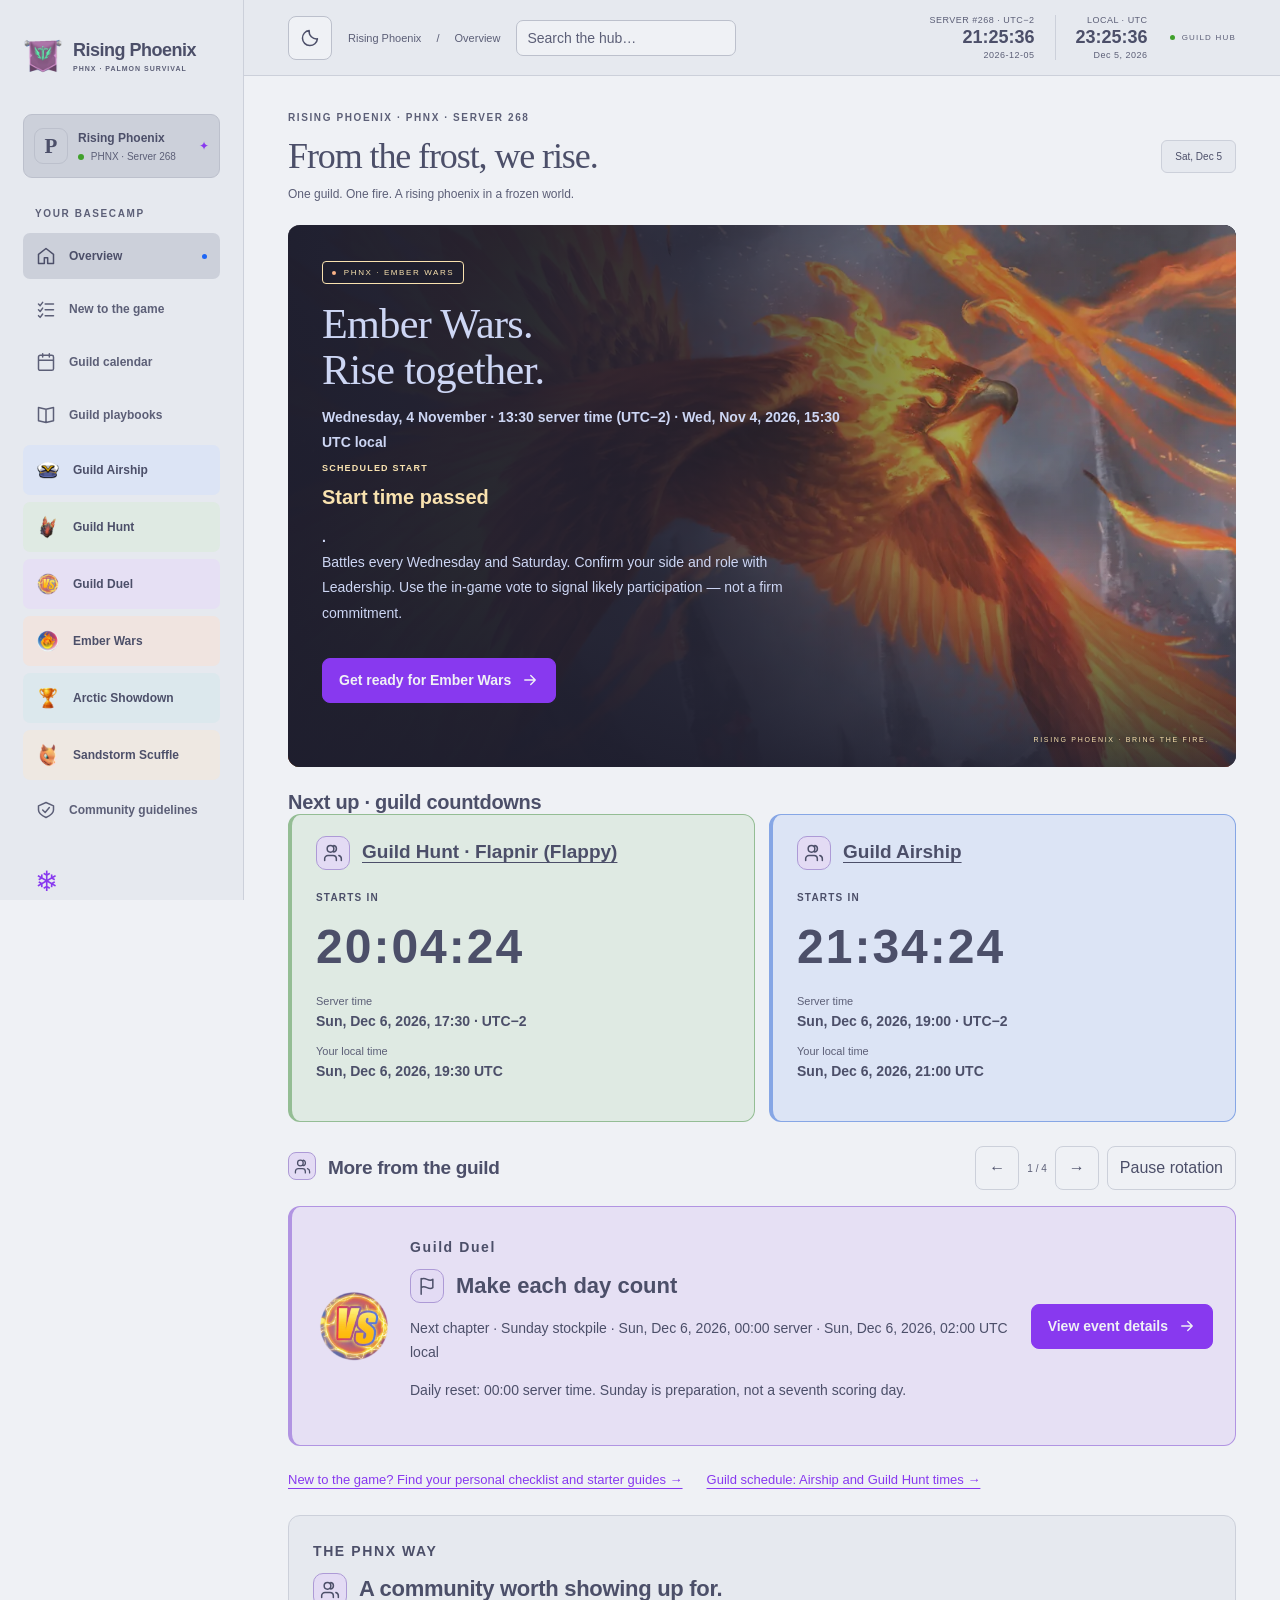
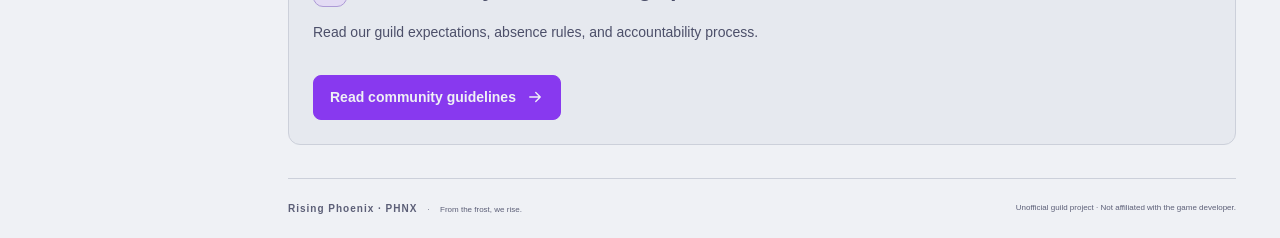
==== commit 56385da6: "Extract shared schedule baseline and retain rotating event highlights" ====
--- a/index.html
+++ b/index.html
@@ -1 +1 @@
-<!doctype html> <html lang="en"> <head> <meta charset="utf-8"> <meta http-equiv="Content-Security-Policy" content="default-src 'self'; style-src 'self'; script-src 'self'; connect-src 'self'; object-src 'none'; base-uri 'none'"> <meta name="referrer" content="strict-origin-when-cross-origin"> <meta name="viewport" content="width=device-width,initial-scale=1"> <meta name="theme-color" content="#eff1f5" media="(prefers-color-scheme: light)"> <meta name="theme-color" content="#1e1e2e" media="(prefers-color-scheme: dark)"> <meta name="description" content="Rising Phoenix (PHNX), server 268. An ember in the ice: guild guides, event schedules, and a place to rise together in Palmon Survival."> <title>Rising Phoenix · PHNX Guild</title> <link rel="icon" type="image/x-icon" href="./assets/branding/favicon.ico?v=9f33bf32df172f34d96f" sizes="16x16 32x32 48x48"> <link rel="stylesheet" href="./styles.css?v=9f33bf32df172f34d96f"> <script type="module" src="./app.js?v=9f33bf32df172f34d96f"></script> </head> <body> <a class="skip-link" href="#main">Skip to content</a> <aside class="sidebar"> <a class="brand" href="#dashboard" aria-label="Rising Phoenix home"><span class="brand-mark" aria-hidden="true"><img src="./assets/results/duel-phnx.webp?v=9f33bf32df172f34d96f" width="40" height="40" alt=""></span><span>Rising Phoenix<small>PHNX · PALMON SURVIVAL</small></span></a> <div class="guild-card"><span class="guild-avatar">P</span><div>Rising Phoenix<small><span class="status-dot"></span> PHNX · Server 268</small></div><span class="guild-star">✦</span></div> <p class="nav-label">YOUR BASECAMP</p> <nav aria-label="Main navigation"> <a href="#dashboard" data-page="dashboard"><span>▦</span> Overview</a> <a href="#new-to-game" data-page="new-to-game"><span>✦</span> New to the game</a> <a href="#seasons" data-page="seasons" data-season-link hidden><span>▤</span> Seasons</a> <a href="#calendar" data-page="calendar"><span>▦</span> Guild calendar</a> <a href="#playbooks" data-page="playbooks"><span>⚑</span> Guild playbooks</a> <a href="#guild-duel" data-page="guild-duel" aria-expanded="false" aria-controls="duel-submenu"><img class="nav-event-icon" src="./assets/events/guild-duel.webp?v=9f33bf32df172f34d96f" width="24" height="24" alt=""> Guild Duel</a> <div id="duel-submenu" class="nav-submenu" role="group" aria-label="Guild Duel pages" hidden> <a href="#guild-duel-players" data-page="guild-duel-players">Players</a> <a href="#guild-duel-officers" data-page="guild-duel-officers">Officers &amp; callers</a> </div> <a href="#ember-wars" data-page="ember-wars"><img class="nav-event-icon" src="./assets/events/ember-wars.webp?v=9f33bf32df172f34d96f" width="24" height="24" alt=""> Ember Wars</a> <a href="#arctic-showdown" data-page="arctic-showdown"><img class="nav-event-icon" src="./assets/events/arctic-showdown.webp?v=9f33bf32df172f34d96f" width="24" height="24" alt=""> Arctic Showdown</a> <a href="#sandstorm-scuffle" data-page="sandstorm-scuffle" aria-expanded="false" aria-controls="sandstorm-submenu"><img class="nav-event-icon" src="./assets/events/sandstorm-scuffle.webp?v=9f33bf32df172f34d96f" width="24" height="24" alt=""> Sandstorm Scuffle</a> <div id="sandstorm-submenu" class="nav-submenu" role="group" aria-label="Sandstorm Scuffle pages" hidden> <a href="#sandstorm-players" data-page="sandstorm-players">Players</a> <a href="#sandstorm-officers" data-page="sandstorm-officers">Officers &amp; callers</a> </div> <a href="#community" data-page="community"><span>◇</span> Community guidelines</a> </nav> <div class="sidebar-bottom"><div class="winter-icon">❄</div><strong>An ember in the ice.</strong><p>Through the frost. Into the fire.<br>We rise together.</p><span class="version">RISING PHOENIX · V0.1</span></div> </aside> <div class="workspace"> <header class="topbar"> <div class="theme-controls" role="group" aria-label="Color theme"> <button id="theme-toggle" type="button" aria-label="Switch to dark mode" title="Switch to dark mode"><svg class="ui-icon" viewBox="0 0 24 24" aria-hidden="true" fill="none" stroke="currentColor" stroke-width="1.8" stroke-linecap="round" stroke-linejoin="round"><path d="M20.9 13A9 9 0 0 1 11 3.1 9 9 0 1 0 20.9 13Z"></path></svg></button> </div> <div class="breadcrumb">Rising Phoenix <span>/</span> <strong id="page-name">Overview</strong></div> <search class="site-search" aria-label="Search the guild hub"> <label for="site-search">Search the guild hub</label> <input id="site-search" type="search" placeholder="Search the hub…" autocomplete="off" aria-describedby="site-search-status" aria-controls="site-search-results"> <div id="site-search-feedback" hidden> <p id="site-search-status" class="small muted" role="status"></p> <ul id="site-search-results" hidden></ul> </div> </search> <div class="topbar-right"><div class="clock-pair"><div class="server-clock" role="group" aria-label="Server 268 time, UTC minus 2" title="Server #268 · fixed UTC−2 · based on your device clock"><span>SERVER #268 · UTC−2</span><time id="server-clock">--:--:--</time><span id="server-clock-date"></span></div><div class="server-clock local-clock" role="group" aria-label="Your local date and time" title="Your device’s local timezone"><span>LOCAL · <span id="local-clock-zone"></span></span><time id="local-clock">--:--:--</time><span id="local-clock-date"></span></div></div><span class="local-badge">GUILD HUB</span></div></header> <main id="main" tabindex="-1"> <div class="page-heading"><div><p class="eyebrow">RISING PHOENIX · PHNX · SERVER 268</p><h1 id="heading">From the frost, we rise.</h1><p id="subheading">One guild. One fire. A rising phoenix in a frozen world.</p></div><div class="date-display" id="today"></div></div> <section id="dashboard-view" class="view" data-layout="overview"> <section class="hero" aria-labelledby="hero-title"><div class="hero-art" aria-hidden="true"><div class="sun"></div><div class="mountain mountain-back"></div><div class="mountain mountain-front"></div><div class="pine pine-one"></div><div class="pine pine-two"></div><div class="pine pine-three"></div><div class="snow-ground"></div></div><div class="hero-content"><span class="hero-pill"><span class="status-dot"></span> PHNX · EMBER WARS</span><h2 id="hero-title">Ember Wars.<br>Rise together.</h2><p><strong><time datetime="2026-11-04T13:30:00-02:00">Wednesday, 4 November · 13:30</time> server time (UTC−2)<span data-local-time="2026-11-04T13:30:00-02:00"> · Enable JavaScript for your local time</span>.</strong><br>Battles every Wednesday and Saturday. Confirm your side and role with Leadership. Use the in-game vote to signal likely participation — not a firm commitment.</p><a class="button light" href="#ember-wars">Get ready for Ember Wars <span>↗</span></a></div><span class="hero-caption">RISING PHOENIX · BRING THE FIRE.</span></section> <div class="landing-updates"> <section class="notice-panel"><div class="section-heading"><h2>From the guild bulletin</h2></div><span class="notice-tag">GUILD HUNT · FLAPPY</span><h3>Every third day. Rally together.</h3><p>Flappy alternates every 3 days between 22:00 and 17:30 server time. Find the next hunt and your local start time on the calendar.</p><div class="notice-author"><span class="small-avatar">P</span><div>[PHNX] Dannie<small>Bulletin · 2 November 2026, 06:44</small></div></div><a class="text-link" href="#calendar">Read the full guild schedule ↗</a></section> <section class="ember-callout" aria-labelledby="ember-callout-title"><div><p class="eyebrow">EMBER WARS · CROSS-SERVER COMPETITION</p><h2 id="ember-callout-title">Wednesday and Saturday · 13:30 server.</h2><p>Frost Legion vs. Ember Alliance · S265, S266, S267 and S268. Kings coordinate both battles each Monday. Confirm your side and attacking or defending role with Leadership, then use the in-game vote to signal likely participation.</p></div><a class="button primary" href="#ember-wars">View the battle schedule ↗</a></section> <section class="ember-callout" aria-labelledby="sandstorm-callout-title"><div><p class="eyebrow">SANDSTORM SCUFFLE · REGISTRATION</p><h2 id="sandstorm-callout-title">Into the storm, together.</h2><p>Registration opens Thursday, 5 November 2026 at 00:00:00 server time (UTC−2)<span data-local-time="2026-11-05T00:00:00-02:00"> · Enable JavaScript for your local time</span>, and lasts 1 day. Event window: 5–7 November; team battle bookings remain unconfirmed.</p></div><a class="button primary" href="#sandstorm-scuffle">View event details ↗</a></section> </div> <div class="landing-quick-links"><a class="text-link" href="#new-to-game">New to the game? Find your personal checklist and starter guides ↗</a><a class="text-link" href="#calendar">Guild schedule: Airship and Guild Hunt times ↗</a></div> <section class="ember-callout" aria-labelledby="community-callout-title"><div><p class="eyebrow">THE PHNX WAY</p><h2 id="community-callout-title">A community worth showing up for.</h2><p>Read our guild expectations, absence rules, and accountability process.</p></div><a class="button primary" href="#community">Read community guidelines ↗</a></section> <section id="season-preview" hidden><div class="section-heading"><h2>Get ready for the season.</h2><a class="text-link" href="#seasons">Season preparation ↗</a></div><div id="guide-preview" class="guide-grid"></div></section> </section> <section id="new-to-game-view" class="view" data-layout="detail" hidden aria-labelledby="new-player-title"> <div class="ember-intro"><p class="eyebrow">YOUR FIRST STEPS WITH PHNX</p><h2 id="new-player-title">Find your feet. Build your routine.</h2><p>Start with your personal checklist: today’s guild priorities plus everyday essentials. Progress stays in this browser and resets at server midnight.</p><p><a class="text-link" href="#seasons">Read the season guide ↗</a> · <a class="text-link" href="#playbooks">Browse all event playbooks ↗</a> · <a class="text-link" href="#community">Learn the guild guidelines ↗</a></p></div> <section id="upcoming-beginners" hidden aria-labelledby="upcoming-beginners-title"><div class="section-heading"><h2 id="upcoming-beginners-title">Get ready · events within 48 hours</h2></div><div id="beginner-events" class="ember-grid"></div></section> <section class="priorities-panel"><div class="section-heading"><h2>Today’s priorities <span class="count" id="priority-count">0 / 3</span></h2><span class="muted small">Your personal checklist</span></div><div id="priorities"></div><div class="progress-track"><div id="progress-fill"></div></div><p class="small muted" id="progress-text">Small steps make a big difference.</p></section> </section> <section id="seasons-view" class="view" data-layout="library" hidden aria-labelledby="guides-intro-title"> <div class="ember-intro"><p class="eyebrow">SEASONS · FIELD GUIDE</p><h2 id="guides-intro-title">Know what lies ahead.</h2><p id="season-context">Season guidance and preparation.</p><a class="text-link" href="#playbooks">Looking for event and rally guidance? Browse guild playbooks ↗</a></div> <p id="season-unavailable">No upcoming season start is confirmed here yet.</p> <section id="season-guides" hidden aria-labelledby="guide-library-title"><div class="section-heading"><h2 id="guide-library-title">Season starter checklists</h2></div><div class="guide-toolbar"><label for="guide-search">Find a checklist</label><input type="search" id="guide-search" placeholder="Search season preparation…"></div><div id="guide-list" class="guide-grid"></div><p id="no-guides" hidden>No matching checklists.</p></section> </section> <section id="calendar-view" class="view" data-layout="detail" hidden aria-labelledby="calendar-month-title"> <section class="month-calendar ember-panel" aria-labelledby="calendar-month-title"> <div class="calendar-controls"><div><p class="eyebrow">GUILD EVENTS · SERVER DATES (UTC−2)</p><h2 id="calendar-month-title" aria-live="polite"></h2></div><div class="calendar-actions"><button type="button" id="calendar-prev" aria-label="Previous month">←</button><button type="button" id="calendar-today">Today</button><button type="button" id="calendar-next" aria-label="Next month">→</button></div><label for="calendar-filter">Show events<select id="calendar-filter"><option value="all">All events</option><option value="airship">Airship</option><option value="guild-hunt">Guild Hunt</option><option value="arctic-showdown">Arctic Showdown</option><option value="ember-wars">Ember Wars</option><option value="sandstorm-scuffle">Sandstorm Scuffle</option></select></label></div> <div class="calendar-weekdays" aria-hidden="true"><span>Mon</span><span>Tue</span><span>Wed</span><span>Thu</span><span>Fri</span><span>Sat</span><span>Sun</span></div><div id="calendar-days" class="calendar-days"></div> </section> </section> <section id="playbooks-view" class="view" data-layout="library" hidden aria-labelledby="playbooks-intro-title"><div class="ember-intro"><p class="eyebrow">GUILD PLAYBOOKS · THE PHNX WAY</p><h2 id="playbooks-intro-title">Show up ready. Move as one.</h2><p>No sensitive coordinates or battle plans here. These starter checklists help you prepare; officers set the actual objectives.</p></div> <section aria-labelledby="event-playbooks-title"><div class="section-heading"><h2 id="event-playbooks-title">Event playbooks</h2></div><div class="guide-grid"> <a class="guide-card" data-event="airship" href="#airship"><span class="guide-category">GUILD EVENT <span>↗</span></span><strong>Guild Airship</strong><span class="guide-description">Departure countdown, player preparation and organizer guidance.</span><span class="guide-bottom">OPEN PLAYBOOK</span></a> <a class="guide-card" data-event="guild-hunt" href="#guild-hunt"><span class="guide-category">GUILD EVENT <span>↗</span></span><strong>Guild Hunt</strong><span class="guide-description">Confirmed hunt timing, rally preparation and caller coordination.</span><span class="guide-bottom">OPEN PLAYBOOK</span></a> <a class="guide-card" data-event="ember-wars" href="#ember-wars"><span class="guide-category">CROSS-SERVER EVENT <span>↗</span></span><strong>Ember Wars</strong><span class="guide-description">Battle schedule, King coordination, roles, and preparation for Frost Legion vs. Ember Alliance.</span><span class="guide-bottom">OPEN PLAYBOOK</span></a> <a class="guide-card" data-event="arctic-showdown" href="#arctic-showdown"><span class="guide-category">GUILD EVENT <span>↗</span></span><strong>Arctic Showdown</strong><span class="guide-description">PHNX numbered attacks, target coordination, and preparation.</span><span class="guide-bottom">OPEN PLAYBOOK</span></a> <a class="guide-card" data-event="guild-duel" href="#guild-duel"><span class="guide-category">GUILD EVENT <span>↗</span></span><strong>Guild Duel</strong><span class="guide-description">Daily scoring tasks, resource planning, personal rewards, and Saturday Raid guidance.</span><span class="guide-bottom">OPEN PLAYBOOK</span></a> <a class="guide-card" data-event="sandstorm-scuffle" href="#sandstorm-scuffle"><span class="guide-category">GUILD EVENT <span>↗</span></span><strong>Sandstorm Scuffle</strong><span class="guide-description">Signup, structures, scoring, squad roles, healing, and rewards.</span><span class="guide-bottom">OPEN PLAYBOOK</span></a> </div></section> <section aria-labelledby="team-checklists-title"><div class="section-heading"><h2 id="team-checklists-title">Team preparation checklists</h2></div><div id="playbook-list" class="guide-grid"></div></section> </section> <section id="airship-view" class="view" data-layout="detail" hidden aria-labelledby="airship-title"> <div class="ember-intro"><p class="eyebrow">GUILD AIRSHIP · EVENT HUB</p><h2 id="airship-title">Make the departure. Bring the guild.</h2><p>Airship departures in server and local time.</p><p><a class="text-link" href="#airship-players">Players ↗</a> · <a class="text-link" href="#airship-officers">Officers &amp; callers ↗</a></p></div> <section class="ember-panel airship-panel" aria-labelledby="airship-departure-title"><h3 id="airship-departure-title">Next scheduled Airship</h3><p class="eyebrow">DEPARTURE IN</p><p class="airship-countdown" data-airship-countdown aria-label="Time until next scheduled Airship departure">--:--:--</p><dl class="departure-times"><div><dt>Server time</dt><dd><time data-airship-server>See the recurring schedule below.</time></dd></div><div><dt>Your local time</dt><dd><time data-airship-local>Enable JavaScript to see your local departure time.</time></dd></div></dl></section> <section class="ember-panel"><h3>Weekly schedule</h3><ul><li><strong>Mon / Wed / Fri / Sun:</strong> 19:00 server time.<span data-local-schedule="19:00" data-weekdays="0,1,3,5"> Enable JavaScript for the next occurrence in local time.</span></li><li><strong>Tue / Thu / Sat:</strong> 07:00 server time.<span data-local-schedule="07:00" data-weekdays="2,4,6"> Enable JavaScript for the next occurrence in local time.</span></li></ul><a class="text-link" href="#calendar">See all departures on the calendar ↗</a></section> </section> <section id="airship-players-view" class="view" data-layout="detail" hidden aria-labelledby="airship-player-title"> <div class="ember-intro"><p class="eyebrow">GUILD AIRSHIP · PLAYER GUIDE</p><h2 id="airship-player-title">For players</h2><p>Know the departure time and ask what to prepare.</p><a class="text-link" href="#airship">Event overview ↗</a></div> <div data-beginner-event="airship"></div> </section> <section id="airship-officers-view" class="view" data-layout="detail" hidden aria-labelledby="airship-officer-title"> <div class="ember-intro"><p class="eyebrow">GUILD AIRSHIP · OFFICER PLAYBOOK</p><h2 id="airship-officer-title">For officers &amp; callers</h2><p>Keep the departure and preparation instructions clear.</p><a class="text-link" href="#airship">Event overview ↗</a></div> <details class="ember-panel"><summary>Organizer checklist</summary><p>Publish schedule changes in guild channels, check attendance and tell players what to prepare.</p></details> </section> <section id="guild-hunt-view" class="view" data-layout="detail" hidden aria-labelledby="hunt-title"> <div class="ember-intro"><p class="eyebrow">GUILD HUNT · FLAPPY</p><h2 id="hunt-title">Ready for the rally.</h2><p>Every third day. Prepare your team and follow the rally organizer.</p><p><a class="text-link" href="#guild-hunt-players">Players ↗</a> · <a class="text-link" href="#guild-hunt-officers">Officers &amp; callers ↗</a></p></div> <section class="ember-panel"><h3>Hunt schedule</h3><p>Flappy runs every 3 days, alternating between <strong>22:00</strong> and <strong>17:30 server time (UTC−2)</strong>, starting <time datetime="2026-11-03T22:00:00-02:00">3 November 2026 at 22:00</time><span data-local-time="2026-11-03T22:00:00-02:00"> · Enable JavaScript for your local time</span>.</p><a class="text-link" href="#calendar">See the guild calendar ↗</a></section> </section> <section id="guild-hunt-players-view" class="view" data-layout="detail" hidden aria-labelledby="hunt-player-title"> <div class="ember-intro"><p class="eyebrow">GUILD HUNT · PLAYER GUIDE</p><h2 id="hunt-player-title">For players</h2><p>Prepare your team and follow the rally organizer.</p><a class="text-link" href="#guild-hunt">Event overview ↗</a></div> <div data-beginner-event="guild-hunt"></div> </section> <section id="guild-hunt-officers-view" class="view" data-layout="detail" hidden aria-labelledby="hunt-officer-title"> <div class="ember-intro"><p class="eyebrow">GUILD HUNT · OFFICER PLAYBOOK</p><h2 id="hunt-officer-title">For officers &amp; callers</h2><p>Confirm the hunt time and make rally assignments clear.</p><a class="text-link" href="#guild-hunt">Event overview ↗</a></div> <details class="ember-panel"><summary>Rally coordination</summary><p>Announce the next hunt time, designate the organizer and assign suitable roles to new players. Keep current targets and member assignments in guild channels. Update the published rotation if Leadership changes the schedule.</p></details> </section> <section id="ember-wars-view" class="view" data-layout="detail" hidden aria-labelledby="ember-intro-title"> <div class="ember-intro"><p class="eyebrow">EMBER WARS · 2026 SCHEDULE &amp; NEW PLAYER GUIDE</p><h2 id="ember-intro-title">Work together. Follow calls. Help with the objective.</h2><p>Frost Legion vs. Ember Alliance · S265–S268. Every power level can contribute; PHNX Leadership sets the strategy.</p><p><strong>Wednesday and Saturday at 13:30 server time (UTC−2).</strong> Next listed battle: <time datetime="2026-11-04T13:30:00-02:00">Wednesday, 4 November at 13:30</time><span data-local-time="2026-11-04T13:30:00-02:00"> · Enable JavaScript for your local time</span>. Vote to signal likely participation, not a firm commitment.</p></div> <p><a class="text-link" href="#ember-wars-players">Players ↗</a> · <a class="text-link" href="#ember-wars-officers">Officers &amp; callers ↗</a></p> </section> <section id="ember-wars-players-view" class="view" data-layout="detail" hidden aria-labelledby="ember-player-title"> <div class="ember-intro"><p class="eyebrow">EMBER WARS · PLAYER GUIDE</p><h2 id="ember-player-title">For players</h2><p>Prepare for your assigned role and follow the caller.</p><a class="text-link" href="#ember-wars">Event overview ↗</a></div> <div data-beginner-event="ember-wars"></div> <div class="section-heading"><h2>Preparation and roles</h2></div><div id="ember-sections" class="ember-grid"></div> <details class="ember-panel"><summary>Useful information &amp; community guides</summary><ul id="ember-resources" class="ember-resources"></ul></details> </section> <section id="ember-wars-officers-view" class="view" data-layout="detail" hidden aria-labelledby="ember-officer-title"> <div class="ember-intro"><p class="eyebrow">EMBER WARS · OFFICER PLAYBOOK</p><h2 id="ember-officer-title">For officers &amp; callers</h2><p>King coordination, side selection and posted assignments.</p><a class="text-link" href="#ember-wars">Event overview ↗</a></div> <div class="ember-grid"> <section class="ember-panel"><h3>Weekly coordination</h3><ul><li><strong>Mondays:</strong> King scheduling and side selection for both upcoming battles. November dates: 2, 9, 16, 23.</li><li><strong>Tuesdays:</strong> Attackers declare war, 00:00–24:00 server time. November dates: 3, 10, 17, 24.</li><li><strong>Wednesdays and Saturdays:</strong> Battle begins at 13:30 server time.</li></ul><p>The supplied phase notice lists reinforcements 00:00–13:00 and preparation 13:00–13:30 server time. It does not explicitly identify their day or confirm that both battle days use those windows; check in-game. No Saturday declaration window was supplied.</p></section> <section class="ember-panel"><h3>King responsibilities</h3><ul><li>Review the upcoming battle dates.</li><li>Decide whether to switch sides or follow the system schedule.</li><li>Coordinate with the Kings of the other three servers.</li><li>Communicate final assignments to guild members.</li><li>Ensure everyone knows their attacking or defending role before battle day.</li></ul><p>Monday decisions determine assignments for that week's two battles. Roles alternate with every battle; always confirm your assignment rather than assuming your side or role stays the same.</p></section> <section class="ember-panel"><h3>November 2026 · posted rotation</h3><p><strong>Subject to King-confirmed assignments.</strong> Side switches can change the posted plan; this is not a permanent weekday rule.</p><ul><li><strong>Wed 4, 11, 18, 25:</strong> Frost Legion attacks; Ember Alliance defends.</li><li><strong>Sat 7, 14, 21, 28:</strong> Ember Alliance attacks; Frost Legion defends.</li></ul><p>All battles: 13:30 server time. No server-to-faction mapping is supplied; do not assume PHNX's side from its server number.</p><a class="text-link" href="#calendar">See November on the calendar ↗</a></section> </div> </section> <section id="arctic-showdown-view" class="view" data-layout="detail" hidden aria-labelledby="arctic-title"> <div class="ember-intro"><p class="eyebrow">ARCTIC SHOWDOWN · GUILD PLAYBOOK</p><h2 id="arctic-title">Match your number. Coordinate your next move.</h2><p>A guild event built on communication and planning.</p></div> <p><a class="text-link" href="#arctic-showdown-players">Players ↗</a> · <a class="text-link" href="#arctic-showdown-officers">Officers &amp; callers ↗</a></p> <section class="ember-panel"><h3>November 2026 · practice schedule</h3><p>Rounds 1–7: 2–8 November, one per day. Round of 16: 9 November; quarter-finals: 10 November; semi-finals: 11 November; finals: 12 November. Later rounds depend on qualification.</p><p>Battles start at 10:00 server time (UTC−2).</p><a class="text-link" href="#calendar">View the calendar ↗</a></section> <section class="ember-panel"><h3>Daily phases · server time (UTC−2)</h3><ul><li><strong>00:00–01:00:</strong> Matchmaking.</li><li><strong>01:00–10:00:</strong> Preparation; configure attack and defence lineups.</li><li><strong>10:00–23:00:</strong> Battle.</li><li><strong>23:00–24:00:</strong> Tally.</li></ul></section> </section> <section id="arctic-showdown-players-view" class="view" data-layout="detail" hidden aria-labelledby="arctic-player-title"> <div class="ember-intro"><p class="eyebrow">ARCTIC SHOWDOWN · PLAYER GUIDE</p><h2 id="arctic-player-title">For players</h2><p>Know your position and confirm your target before using an attack.</p><a class="text-link" href="#arctic-showdown">Event overview ↗</a></div> <div data-beginner-event="arctic-showdown"></div> <div class="ember-grid"> <article class="ember-panel"><h3>Attacks and stars</h3><ul><li>You have <strong>2 attacks daily</strong>; VIP 14+ receives one extra attack. The game allows any enemy target, but follow PHNX target assignments.</li><li>All your squads combine into a rally squad against the enemy defending rally squad.</li><li><strong>Win: 3 stars.</strong> On a loss, eliminate <strong>more than 75%</strong> of defending Armigo for 2 stars, or <strong>more than 50%</strong> for 1 star. The thresholds are strictly more than, not at least.</li><li>Regular squads are applied by default and filled with maximum-level Armigo, regardless of Camp supply. Event Armigo losses do not affect your Camp.</li></ul></article> <article class="ember-panel"><h3>Who can take part?</h3><p>All guildmates present at registration can attack, not just the selected defenders. Defenders also set defence lineups for their separate buildings; Guild Guardians only defend.</p><p><strong>Leaving the guild disqualifies you from remaining matches, even if you rejoin.</strong> Members joining during registration need officers to re-register them to participate.</p></article> <article class="ember-panel"><h3>Before using your attacks</h3><ul><li>Be ready during the battle window.</li><li>Confirm your position number and assigned target before attacking.</li><li>Coordinate to avoid taking someone else’s target.</li><li>Share your first result and ask for your next assignment.</li></ul></article> </div> <section class="ember-panel" aria-labelledby="arctic-resources-title"><h2 id="arctic-resources-title">Learn more about Arctic Showdown</h2><p>Official overview and community guides. The S2 guide covers the revamped event.</p><ul class="ember-resources"> <li><a href="https://www.youtube.com/shorts/0n0AAVrkhnk" target="_blank" rel="noopener noreferrer">Explorer’s Guide Book | Arctic Showdown ↗</a><span>Official Palmon Survival short · event overview</span></li> <li><a href="https://www.youtube.com/watch?v=i5OcIQOOgiw" target="_blank" rel="noopener noreferrer">Arctic Showdown S2 Palmon Survival ↗</a><span>Community video · described as updated for a revamped version; may differ from your current event</span></li> <li><a href="https://www.youtube.com/watch?v=2eMBDYehs9c" target="_blank" rel="noopener noreferrer">Palmon Survival Off Season Events Arctic Showdown! ↗</a><span>Community guide and gameplay · may reflect older rules</span></li> </ul></section> </section> <section id="arctic-showdown-officers-view" class="view" data-layout="detail" hidden aria-labelledby="arctic-officer-title"> <div class="ember-intro"><p class="eyebrow">ARCTIC SHOWDOWN · OFFICER PLAYBOOK</p><h2 id="arctic-officer-title">For officers &amp; callers</h2><p>Keep target assignments clear and avoid overlapping attacks.</p><a class="text-link" href="#arctic-showdown">Event overview ↗</a></div> <section class="ember-panel"><h3>Registration and defenders</h3><p>The Guildmaster or R4 officers register 5–30 defenders. Guild Guardians automatically fill the roster to 30 after registration; they cannot attack. Selected defenders need both attack and defence lineups, while other eligible guildmates focus on attacking.</p><p>Check new arrivals during registration and re-register them as needed. Remind everyone that leaving, even temporarily, disqualifies them from remaining matches.</p></section> <section class="ember-panel"><h3>Guild scoring and progression</h3><p>The guild with more stars wins; equal star totals draw. All guildmates on both sides receive rewards based on the outcome.</p><p>Qualifier wins earn points, losses lose points, and draws award the same points to both sides. The top 16 guilds by total qualifier points advance to head-to-head elimination: Round of 16, quarter-finals, semi-finals and finals. Qualifier battle rules also apply in knockouts, and final rankings determine rewards. No knockout draw-resolution rule is supplied here; check in-game rather than inventing a tie-break.</p></section> <details id="attack-guidance" class="ember-panel"><summary>PHNX numbered-attack guidance</summary><p>Confirm the current roster and position numbers before sharing assignments. These guild instructions are undated and may change.</p><ul><li>First attacks match position numbers: position #1 attacks #1.</li><li>Reserve weaker side targets for their intended players.</li><li>Give explicit follow-up assignments when a target is occupied or an attack is complete; do not let players automatically move to the next number.</li></ul><p>This is PHNX Arctic Showdown guidance, not a universal game rule or Ember Wars instruction. Keep target/member details in guild channels, not on this public site.</p></details> </section> <section id="guild-duel-view" class="view" data-layout="detail" hidden aria-labelledby="duel-title"> <div class="ember-intro"><p class="eyebrow">GUILD DUEL · PHNX RESULTS</p><h2 id="duel-title">Six days. One guild.</h2><p>A home for our Guild Duel results. No final results have been added yet; the older matchup below is an unfinished snapshot, not a victory claim.</p><p><a class="text-link" href="#guild-duel-players">Player guide ↗</a> · <a class="text-link" href="#guild-duel-officers">Officers &amp; callers ↗</a></p></div> <section class="ember-panel duel-snapshot" aria-labelledby="duel-snapshot-title"><h2 id="duel-snapshot-title">Previous matchup · Rising Phoenix vs Nightwatchers</h2><p class="eyebrow">ARCHIVED SCORE · NOT LIVE · DATE UNKNOWN</p><div class="duel-matchup"><div><img src="./assets/results/duel-phnx.webp?v=9f33bf32df172f34d96f" width="112" height="100" alt=""><h3>#268 [PHNX] Rising Phoenix</h3><p><strong>264,650,690</strong> Guild Points</p><p>46% recorded share</p></div><img class="duel-versus" src="./assets/events/guild-duel.webp?v=9f33bf32df172f34d96f" width="96" height="100" alt=""><div><img src="./assets/results/nightwatchers.webp?v=9f33bf32df172f34d96f" width="112" height="100" alt=""><h3>#266 [TNW] Nightwatchers</h3><p><strong>309,782,498</strong> Guild Points</p><p>54% recorded share</p></div></div><p><strong>Recorded Weekly Points: 0:0.</strong> This is an undated, in-progress record, not a final result or a live score. Check the active Duel for the current opponent and points.</p></section> </section> <section id="guild-duel-players-view" class="view" data-layout="detail" hidden aria-labelledby="duel-player-title"> <div class="ember-intro"><p class="eyebrow">GUILD DUEL · PLAYER GUIDE</p><h2 id="duel-player-title">For players</h2><p>One opposing guild, six themed days from Monday to Saturday. Your personal points also add to the guild total. Save for the right day and score together.</p><p><a class="text-link" href="#guild-duel">Guild Duel results ↗</a></p></div> <div data-beginner-event="guild-duel"></div> <div class="section-heading"><h2 id="duel-days-title">What scores each day</h2></div> <p class="small muted">Open a day for its tasks. Magic Bean acquisition scores every day; UR airships and Legendary Treasure Hunt quests score Tuesday and Saturday. These personal UR tasks are not the guild Airship departure.</p> <div id="duel-days" class="ember-grid" aria-labelledby="duel-days-title"></div> <noscript><p>Enable JavaScript to view the weekly task guide, or check the active task list in Guild &gt; Guild Duel.</p></noscript> <div class="ember-grid"> <details class="ember-panel"><summary>Personal chests, rank &amp; spending wisely</summary><ul><li><strong>Green chest:</strong> 660,000 daily points.</li><li><strong>Blue chest:</strong> 1,000,000 daily points.</li><li><strong>Purple chest:</strong> 2,300,000 daily points.</li></ul><p>You do not need to max every day. Even a smaller contribution helps the guild.</p><p>Personal points unlock chests and rank you against guildmates; rank rewards pay daily. In <strong>Guild &gt; Guild Duel</strong>, look for personal rank and chests on the left and guild-vs-guild score at the top.</p><p>Only matching tasks score: eggs are a Thursday resource, not a Monday task. Palmon XP scores Monday and Thursday. Flexible tasks can fill a shortfall, but do not buy resources just to chase a chest.</p></details> <details class="ember-panel"><summary>Saturday safety &amp; Raid travel</summary><p><strong>Shield up or be online.</strong> If absent, arrange protection before the Raid starts. Check shield duration and which actions break it; do not assume an attack or reinforcement leaves protection intact.</p><ul><li>Do not leave troops idle in an unshielded camp. The supplied guide suggests a shielded camp or gathering far away; distance is not guaranteed protection.</li><li>Check hospital capacity before fighting; it does not guarantee that all losses are healable.</li><li>Report enemy marches immediately. Reinforce guildmates only in coordination with officers and after checking protection rules.</li></ul><p>While a Guild Raid is active, members can travel to the opposing guild’s location to fight, and enemies can visit ours. <strong>This cross-server Camp relocation does not require a Camp Mover (Targeted).</strong> This applies to Raid travel, not every teleport. Confirm the active option and current costs before moving; troops and resources can be lost.</p><p>Raid start times are not listed here. Get current targets and coordinates from Leadership, not the public website.</p></details> <details class="ember-panel"><summary>Guild changes &amp; questions</summary><p><strong>Do not switch guilds mid-duel without checking with Leadership.</strong> The supplied guide conflicts: it says further points will not count after a switch, but also says points earned after joining count for the new guild. Current eligibility and ranking rules are unresolved; do not rely on either claim. Prior points are not promised to transfer.</p><p>Joined mid-week? Ask an R4 / R5 and check your active event eligibility before spending saved resources.</p></details> <details class="ember-panel"><summary>Other guild reminders</summary><ul> <li>Vote in-game for your preferred Sandstorm Scuffle time.</li> <li>Donate to guild tech.</li> </ul><p>From Dexter07’s Day 1 bulletin, <time datetime="2026-11-02T03:55">2 November 2026, 03:55</time>. This website does not submit votes, donations, or game actions.</p><a class="text-link" href="#sandstorm-players">Sandstorm Scuffle signup and event details ↗</a></details> </div> <div class="ember-grid"> <details class="ember-panel"><summary id="duel-themes-title">How the Duel is won · scoring caveat</summary><p>The higher guild score wins the day. Day wins award victory points; the higher weekly victory-point total wins the Duel. The supplied guide describes a consolation prize for the losing guild and a better chest for the winner.</p><p><strong>Victory-point values need checking:</strong> the weekly guide says one per day, but the recorded game screen shows Day 1 = 1 and Days 2–4 = 2 each. Do not assume equal daily weights or invent values for Days 5–6. Check the active rules for values and tie-breaks.</p><div class="results-scroll" tabindex="0" role="region" aria-label="Guild Duel daily themes"><table class="duel-themes"><caption>Recorded themes and day-level Victory Points</caption><thead><tr><th scope="col">Day</th><th scope="col">Theme</th><th scope="col">Victory Points</th></tr></thead><tbody><tr><th scope="row">Day 1</th><td>Complete Intel Quests</td><td>1</td></tr><tr><th scope="row">Day 2</th><td>Build Up Your Camp</td><td>2</td></tr><tr><th scope="row">Day 3</th><td>Research Techs</td><td>2</td></tr><tr><th scope="row">Day 4</th><td>Upgrade Palmon</td><td>2</td></tr></tbody></table></div><p>Personal Duel Points and day-level Victory Points are different counters.</p></details> <details class="ember-panel"><summary>Reset &amp; timing</summary><p>Daily themes reset at <strong>00:00 server time</strong>. Exact Raid start times and mount-reset intervals are not confirmed.</p></details> </div> <details class="ember-panel"><summary id="mount-feed-title">Optional mount-feed technique · verify before using</summary><p>The bulletin “The Mount Feed Hack” by [PHNX] 1891 says mount feed can earn points even without mount shoes. It describes this sequence:</p><ol> <li><strong>Check reset availability first.</strong> The bulletin recommends resetting the mount to its initial values, but a free-reset interval is not confirmed. Verify the reset cost, cooldown, refund behavior, and current scoring before proceeding.</li> <li><strong>For a feed-only power-up:</strong> untick the “use refund items” checkbox to use new feed. The bulletin says this earns points.</li> <li><strong>When shoes and feed are required:</strong> tick “use refund items” back on. The bulletin says the refunded-item power-ups do not earn points.</li> </ol><p><strong>Reported pattern:</strong> 4 power-ups with new feed (points), then 5 power-ups using refund items (no points).</p><p>Check the score change and item requirements before repeating.</p><p class="small muted">Guild tip: “The Mount Feed Hack” by [PHNX] 1891, <time datetime="2026-11-02T12:44">2 November 2026, 12:44</time>.</p></details> </section> <section id="guild-duel-officers-view" class="view" data-layout="detail" hidden aria-labelledby="duel-officer-title"> <div class="ember-intro"><p class="eyebrow">GUILD DUEL · OFFICER PLAYBOOK</p><h2 id="duel-officer-title">For officers &amp; callers</h2><p>Saturday raid coordination, defence coverage and weekly priorities. Players follow the current officer calls.</p><p><a class="text-link" href="#guild-duel">Guild Duel results ↗</a> · <a class="text-link" href="#guild-duel-players">Player guide ↗</a></p></div> <div class="ember-grid"> <details class="ember-panel"><summary>Coordinate Saturday attacks</summary><p>Gather the group before travelling. Call targets in guild chat, concentrate marches and use rallies against strong targets rather than scattered solo attacks.</p><p>Confirm the active Raid window, opponent and travel option. Keep assignments, member details and sensitive coordinates in guild channels, not on this public site.</p><p>If enabled for your guild, use PaliLedge’s <code>/queue</code> and dashboard to coordinate. This website has no PaliLedge integration or raid queue.</p></details> <details class="ember-panel"><summary>Defence coverage &amp; weekly priorities</summary><p>Arrange protection for absent players, hospital checks and coordinated reinforcements. Assign someone to watch and report enemy marches so defenders can respond together.</p><p>Check current daily victory-point weights before planning big resource pushes. Good defence can deny enemy Raid points; do not promise it alone will win the day.</p></details> </div> </section> <section id="sandstorm-scuffle-view" class="view" data-layout="detail" hidden aria-labelledby="sandstorm-title"> <div class="ember-intro"><p class="eyebrow">SANDSTORM SCUFFLE · PHNX RESULTS</p><h2 id="sandstorm-title">Our guild. Our battles.</h2><p>The latest recorded Sandstorm results, newest first. Take a look at what PHNX has achieved.</p><p><a class="text-link" href="#sandstorm-players">Player guide ↗</a> · <a class="text-link" href="#sandstorm-officers">Officers &amp; callers ↗</a></p></div> <section class="ember-panel sandstorm-history" aria-labelledby="sandstorm-history-title"><h2 id="sandstorm-history-title">Latest results · October 2026</h2><p>Eight recorded matches. All match times are server times (UTC−2). These are past results, not upcoming bookings.</p><div class="results-scroll" tabindex="0" role="region" aria-label="Sandstorm Scuffle PHNX match history"><table class="results-table"><caption>Sandstorm Scuffle · October 2026 results · server time (UTC−2)</caption><thead><tr><th scope="col">Recorded date/time</th><th scope="col">PHNX squad</th><th scope="col">PHNX score</th><th scope="col">Opponent score</th><th scope="col">Result</th></tr></thead><tbody> <tr><th scope="row">2026-10-30 18:00</th><td>B</td><td>243,410</td><td>112,190</td><td>Win</td></tr> <tr><th scope="row">2026-10-30 09:00</th><td>A</td><td>115,080</td><td>285,220</td><td>Loss</td></tr> <tr><th scope="row">2026-10-23 18:00</th><td>B</td><td>163,680</td><td>164,870</td><td>Loss</td></tr> <tr><th scope="row">2026-10-23 09:00</th><td>A</td><td>276,410</td><td>3,280</td><td>Win</td></tr> <tr><th scope="row">2026-10-16 18:00</th><td>A</td><td>230,230</td><td>92,280</td><td>Win</td></tr> <tr><th scope="row">2026-10-16 09:00</th><td>B</td><td>85,280</td><td>303,670</td><td>Loss</td></tr> <tr><th scope="row">2026-10-09 18:00</th><td>B</td><td>51,440</td><td>288,790</td><td>Loss</td></tr> <tr><th scope="row">2026-10-09 09:00</th><td>A</td><td>256,020</td><td>25,280</td><td>Win</td></tr> </tbody></table></div><p class="small muted">PHNX match records only. This archive does not establish a future event schedule.</p></section> </section> <section id="sandstorm-players-view" class="view" data-layout="detail" hidden aria-labelledby="sandstorm-player-title"> <div class="ember-intro"><p class="eyebrow">SANDSTORM SCUFFLE · PLAYER GUIDE</p><h2 id="sandstorm-player-title">For players</h2><p>Every Friday · 40-minute match. Hold structures to score; the higher guild total wins. Start with the checklist, then open any details you need.</p><p><a class="text-link" href="#sandstorm-scuffle">Latest PHNX results ↗</a></p></div> <div data-beginner-event="sandstorm-scuffle"></div> <div class="ember-grid"> <details class="ember-panel"><summary>Signup, slots &amp; attendance</summary><p><strong>Registration opens Thursday, 5 November 2026 at 00:00:00 server time (UTC−2)</strong><span data-local-time="2026-11-05T00:00:00-02:00"> · Enable JavaScript for your local time</span> and lasts <strong>1 day</strong>, ending Friday at 00:00:00 server. The rule is Thursday of the battle week, not a confirmed weekly recurrence.</p><p><strong>Signup unlocks when votes reach 10.</strong> Only the guildmaster or R4 officers can register. Select 30 starters with Camp level 15+ and choose a battle slot. Check the event’s current registration status. This website does not submit votes or signups.</p><p>Available slots: <strong>09:00, 18:00 and 23:00 server time</strong>. Up to 30 players per team can deploy at once. You can play on only one team.</p><p><strong>Skirmish Squad A</strong> and <strong>Skirmish Squad B</strong> have separate rosters and schedules. Squad A registration is final; Squad B can be cancelled. Voting is availability, not a final assignment.</p><p class="small muted">Available slots are not confirmed PHNX bookings. Recorded event window: <time datetime="2026-11-05">5 November</time>–<time datetime="2026-11-07">7 November 2026</time>, including registration/event dates, not three battle days. Individual battle times are not confirmed here. All displayed game times, including past results, are server times (UTC−2).</p><a class="text-link" href="#calendar">View the guild calendar ↗</a></details> <details class="ember-panel"><summary>First match? Capturing &amp; travel</summary><p><strong>Prep · 3 minutes:</strong> enter during minutes 0–3 to bring your deployment points into the match as Guild and Personal Points. Place guild pins and find your caller; no dispatching yet. Late entrants receive no deployment points.</p><ul><li><strong>3 minutes:</strong> Solar Vaults open. <strong>8 minutes:</strong> War Altars. <strong>11 minutes:</strong> Healing Oases. <strong>15 minutes:</strong> the central Miracle Temple.</li><li>Send a squad to a structure: empty means capture; defended means a fight.</li><li>A <strong>garrison</strong> is a squad stationed inside to defend and score. Garrisoning is playing, even without a fight.</li><li>Only one PvP-ready squad? That is enough. Weak extra squads can get wiped quickly.</li><li>Squads return to camp before redeploying; travel takes minutes. Sandstorm-only march speedups help.</li><li>Neutral buildings have a <strong>1-minute resistance phase</strong> before full occupation. Already occupied buildings have no resistance phase. Full occupation triggers a <strong>1-minute ceasefire</strong>, preventing attacks.</li><li>Protect camps carrying deployment points: defeating one awards those points to the attacker.</li><li>Squeakbandits spawn in the four corners every <strong>2 minutes</strong> after an unspecified initial delay. Defend buildings: bandit occupation turns them neutral, requiring recapture.</li></ul></details> <details class="ember-panel"><summary>Personal points &amp; rewards</summary><p>Earn personal points by attacking structures, garrisoning (occupation points), and attacking enemy camps. Ask your caller for a scoring assignment instead of leaving your post.</p><p>The battle overview shows team score and allied ranking. A number above a camp is the points it carries; beat it to take them. Your camp can be hit too.</p><ul><li><strong>Participants:</strong> Prestige, Golden Leaves, Evolution Energy choice chests and speedups.</li><li><strong>Winning players:</strong> extra Prestige, Dreamium V, speedups and resources.</li><li><strong>Winning guild, all members:</strong> extra Palmon eggs, Golden Leaves, Dreamium V, speedups and resources.</li></ul><p>Current reward tiers and eligibility are shown in the event tab.</p></details> <details class="ember-panel"><summary>Squad wiped? Healing &amp; getting back in</summary><p><strong>Armigo do not die in Sandstorm.</strong> They go to the event hospital, which has unlimited capacity. Injured units recover automatically when you leave the battlefield. Medical Aid allows up to <strong>500 assists per match</strong>.</p><p>Check the healing item type before confirming, then ask your caller where to go. You earn event speedups by playing.</p><p>If you are unsure what a call means, ask in guild chat, Discord or voice before committing to a march. Report enemy marches and unusually strong players when you see them.</p></details> </div> </section> <section id="sandstorm-officers-view" class="view" data-layout="detail" hidden aria-labelledby="sandstorm-officer-title"> <div class="ember-intro"><p class="eyebrow">SANDSTORM SCUFFLE · OFFICER PLAYBOOK</p><h2 id="sandstorm-officer-title">For officers &amp; callers</h2><p>Roster planning, structure priorities and scoring reference. Players can follow their assigned caller without reading these notes.</p><p><a class="text-link" href="#sandstorm-scuffle">Latest PHNX results ↗</a> · <a class="text-link" href="#sandstorm-players">Player guide ↗</a></p></div> <div class="ember-grid"> <details class="ember-panel"><summary>Roster, roles &amp; opening plan</summary><p>Fill the roster, appoint one caller per squad and arrange backups for absences.</p><ol><li><strong>Lanes · mid accounts:</strong> take our two Solar Vaults as prep ends, then support.</li><li><strong>Strike · top accounts:</strong> our War Altar first, then the Miracle Temple.</li><li><strong>Garrison · lower accounts:</strong> backfill structures Strike leaves. A Vault pays the same regardless of who holds it.</li></ol><p><strong>Backfill before moving:</strong> confirm replacement coverage. Then hold, contest the Temple and punish empty or thin enemy structures. Camps carrying points are secondary targets after objectives are covered.</p><p>If an enemy whale can solo a building, track their squads and take the rest of the map instead of feeding that fight.</p></details> <section class="ember-panel sandstorm-buildings" aria-labelledby="sandstorm-buildings-title"><h3 id="sandstorm-buildings-title">Structures, buffs &amp; confirmed unlocks</h3><p>Current 40-minute rules. Unlock times are minutes elapsed from battle start. First occupation and ongoing income below are <strong>Guild / Personal Points</strong>.</p><div class="sandstorm-building"><img src="./assets/events/sandstorm-solar-vault.webp?v=9f33bf32df172f34d96f" width="160" height="160" alt="" loading="lazy"><div><h4>Solar Vault · 3 minutes</h4><p>4 per map. First occupation: <strong>5,000 / 5,000</strong>. Ongoing: <strong>10 / 2 per second</strong>.</p></div></div><div class="sandstorm-building"><img src="./assets/events/sandstorm-war-altar.webp?v=9f33bf32df172f34d96f" width="160" height="160" alt="" loading="lazy"><div><h4>War Altar · 8 minutes</h4><p>2 per map. First occupation: <strong>8,000 / 8,000</strong>. Ongoing: <strong>5 / 1 per second</strong>. Guild bonus: <strong>+10% Palmon ATK, DEF and HP</strong>.</p></div></div><div class="sandstorm-building"><img src="./assets/events/sandstorm-healing-oasis.webp?v=9f33bf32df172f34d96f" width="160" height="160" alt="" loading="lazy"><div><h4>Healing Oasis · 11 minutes</h4><p>2 per map. First occupation: <strong>8,000 / 8,000</strong>. Ongoing: <strong>5 / 1 per second</strong>. Guild bonus: <strong>+25% Armigo healing speed</strong>.</p></div></div><div class="sandstorm-building"><img src="./assets/events/sandstorm-miracle-temple.webp?v=9f33bf32df172f34d96f" width="160" height="160" alt="" loading="lazy"><div><h4>Miracle Temple · 15 minutes</h4><p>1 at the map center. First occupation: <strong>10,000 / 10,000</strong>. Ongoing: <strong>50 / 10 per second</strong>.</p></div></div><p><strong>Suggested priority:</strong> Miracle Temple → War Altar → our Solar Vaults → Healing Oasis. Keep our Altar for its combat buff; take an Oasis when free or healing is needed, not at the expense of the Temple.</p></section> <details class="ember-panel"><summary>Scoring &amp; protecting points</summary><p>First occupation and continued holding earn Guild and Personal Points. The higher Guild Points total wins after 40 minutes.</p><p>Continuous Guild Points are protected during ceasefire. Outside ceasefire, <strong>40%</strong> are unprotected and stored on the building. When it is captured, those unprotected points drop around it. Squads can collect them; all collected points are protected. Assign collection as well as defense.</p><p>Matchmaking considers total historical participant power and past squad performance. Squads A/B match independently by their own power but share a pool: A can face A or B. Current power alone does not determine the opponent.</p><p>Confirm attendance before finalizing Squad A, which cannot be cancelled. Squad B can be cancelled if activity does not support a second roster.</p></details> </div> </section> <section id="community-view" class="view" data-layout="detail" hidden aria-labelledby="community-intro-title"> <div class="ember-intro"><p class="eyebrow">PHNX · COMMUNITY GUIDELINES</p><h2 id="community-intro-title">Let’s build the best community together!</h2><p>PHNX guild PMail “Community guidelines”, issued <time datetime="2026-11-02T07:27">2 November 2026, 07:27</time>.</p></div> <div class="ember-grid"> <article class="ember-panel"><h3>Guild expectations</h3><ul> <li><strong>Inclusivity:</strong> Zero tolerance for racism, homophobia, ableism, personal attacks, or toxicity.</li> <li><strong>Disagreements:</strong> Resolve conflicts via calm dialogue. If that fails, contact Leadership immediately.</li> <li><strong>NAP violations:</strong> Report to Leadership. NAP violations are now tracked and repeated offences punished. We need reports to enforce this.</li> <li><strong>Communication:</strong> Read all PMails, DMs, and bulletins from Leadership. Attend events you signed up for.</li> </ul></article> <article class="ember-panel"><h3>Activity rules</h3><ul> <li><strong>Absences:</strong> Report inactivity over 2 days to Leadership with a return date to get “Immunities” status.</li> <li><strong>No notice:</strong> Day 2 unannounced absence = demotion to R2. Day 3 = demotion to R1 (risk of being kicked if there is a recruitment queue).</li> </ul></article> </div> <section class="ember-panel" aria-labelledby="accountability-title"><h2 id="accountability-title">The accountability process</h2><p>If rules are broken, we use a firm 4-step system:</p><ol> <li><strong>Review:</strong> Leadership asks you to re-read this text and confirm you understand it.</li> <li><strong>Formal warning:</strong> A strict, documented warning regarding the behavior.</li> <li><strong>R1 demotion:</strong> Moved to R1. Here you risk immediate kick if we have a player queue.</li> <li><strong>Removal:</strong> Permanent removal from PHNX.</li> </ol></section> <section id="server-rules" aria-labelledby="server-rules-title"> <div class="ember-intro"><p class="eyebrow">REALM POLICY · SERVER #268</p><h2 id="server-rules-title">Server rules — #268</h2><p>Realm PMail “Server rules for all of #268” by [AVAL] Lord.Vader, issued <time datetime="2026-10-29T14:22">29 October 2026, 14:22</time>.</p><p>Our goal is to maintain cooperation, prevent internal conflict, and keep #268 united against other servers. These server-wide rules are separate from PHNX’s guild accountability process above.</p></div> <div class="ember-grid"> <article class="ember-panel"><h3>1. No attacks on #268 players or guilds</h3><p>No attacks on camps, guild buildings, or property for kills (unless guildless), resources, retaliation, or personal disputes unless permitted by event rules, player agreements, or server agreements.</p></article> <article class="ember-panel"><h3>2. Airships &amp; Dojos</h3><p>Do not compete against #268 players in Airships or Dojos.</p></article> <article class="ember-panel"><h3>3. No retaliation</h3><p>Do not retaliate against rule breakers. Screenshot the incident and report it to your R4/R5. Let guild leadership resolve disputes diplomatically.</p></article> <article class="ember-panel"><h3>4. Evidence &amp; reporting</h3><p>Provide screenshots or battle reports, player name, guild, incident time, and a brief explanation whenever possible.</p></article> <article class="ember-panel"><h3>5. Violations &amp; consequences</h3><ul><li><strong>Minor/first offense:</strong> Warning and resolution between guild leaders.</li><li><strong>Repeated offenses:</strong> Escalation between R5s.</li><li><strong>Serious/deliberate offenses:</strong> Removal from the guild. Other guilds should not recruit the player until the issue is resolved. This may also lead to an attack on the camp.</li></ul><p>Accidental mistakes will be considered, but deliberate or repeated violations will not be tolerated.</p></article> <article class="ember-panel"><h3>6. Leadership responsibility</h3><p>R4s and R5s must communicate these rules, enforce them, and promptly address violations.</p></article> </div> <p><strong>Work together, resolve disputes through leadership, and keep #268 united against external competition.</strong></p> </section> </section> <footer><span><strong>Rising Phoenix · PHNX</strong> <span class="footer-dot">·</span> From the frost, we rise.</span><span>Unofficial guild project · Not affiliated with the game developer.</span></footer> </main> </div> <dialog id="guide-dialog" aria-labelledby="dialog-title"><div class="dialog-top"><span class="eyebrow">FIELD NOTES</span><button id="close-dialog" class="icon-button" aria-label="Close checklist">✕</button></div><h2 id="dialog-title"></h2><p id="dialog-description"></p><ol id="dialog-steps"></ol><button class="button primary" id="done-dialog">Got it</button></dialog> <div id="toast" role="status" aria-live="polite"></div> </body> </html>
+<!doctype html> <html lang="en"> <head> <meta charset="utf-8"> <meta http-equiv="Content-Security-Policy" content="default-src 'self'; style-src 'self'; script-src 'self'; connect-src 'self'; object-src 'none'; base-uri 'none'"> <meta name="referrer" content="strict-origin-when-cross-origin"> <meta name="viewport" content="width=device-width,initial-scale=1"> <meta name="theme-color" content="#eff1f5" media="(prefers-color-scheme: light)"> <meta name="theme-color" content="#1e1e2e" media="(prefers-color-scheme: dark)"> <meta name="description" content="Rising Phoenix (PHNX), server 268. An ember in the ice: guild guides, event schedules, and a place to rise together in Palmon Survival."> <title>Rising Phoenix · PHNX Guild</title> <link rel="icon" type="image/x-icon" href="./assets/branding/favicon.ico?v=c9a0183c97625c945ac0" sizes="16x16 32x32 48x48"> <link rel="stylesheet" href="./styles.css?v=c9a0183c97625c945ac0"> <script type="module" src="./app.js?v=c9a0183c97625c945ac0"></script> </head> <body> <a class="skip-link" href="#main">Skip to content</a> <aside class="sidebar"> <a class="brand" href="#dashboard" aria-label="Rising Phoenix home"><span class="brand-mark" aria-hidden="true"><img src="./assets/results/duel-phnx.webp?v=c9a0183c97625c945ac0" width="40" height="40" alt=""></span><span>Rising Phoenix<small>PHNX · PALMON SURVIVAL</small></span></a> <div class="guild-card"><span class="guild-avatar">P</span><div>Rising Phoenix<small><span class="status-dot"></span> PHNX · Server 268</small></div><span class="guild-star">✦</span></div> <p class="nav-label">YOUR BASECAMP</p> <nav aria-label="Main navigation"> <a href="#dashboard" data-page="dashboard"><span>▦</span> Overview</a> <a href="#new-to-game" data-page="new-to-game"><span>✦</span> New to the game</a> <a href="#seasons" data-page="seasons" data-season-link hidden><span>▤</span> Seasons</a> <a href="#calendar" data-page="calendar"><span>▦</span> Guild calendar</a> <a href="#playbooks" data-page="playbooks"><span>⚑</span> Guild playbooks</a> <a href="#guild-duel" data-page="guild-duel" aria-expanded="false" aria-controls="duel-submenu"><img class="nav-event-icon" src="./assets/events/guild-duel.webp?v=c9a0183c97625c945ac0" width="24" height="24" alt=""> Guild Duel</a> <div id="duel-submenu" class="nav-submenu" role="group" aria-label="Guild Duel pages" hidden> <a href="#guild-duel-players" data-page="guild-duel-players">Players</a> <a href="#guild-duel-officers" data-page="guild-duel-officers">Officers &amp; callers</a> </div> <a href="#ember-wars" data-page="ember-wars"><img class="nav-event-icon" src="./assets/events/ember-wars.webp?v=c9a0183c97625c945ac0" width="24" height="24" alt=""> Ember Wars</a> <a href="#arctic-showdown" data-page="arctic-showdown"><img class="nav-event-icon" src="./assets/events/arctic-showdown.webp?v=c9a0183c97625c945ac0" width="24" height="24" alt=""> Arctic Showdown</a> <a href="#sandstorm-scuffle" data-page="sandstorm-scuffle" aria-expanded="false" aria-controls="sandstorm-submenu"><img class="nav-event-icon" src="./assets/events/sandstorm-scuffle.webp?v=c9a0183c97625c945ac0" width="24" height="24" alt=""> Sandstorm Scuffle</a> <div id="sandstorm-submenu" class="nav-submenu" role="group" aria-label="Sandstorm Scuffle pages" hidden> <a href="#sandstorm-players" data-page="sandstorm-players">Players</a> <a href="#sandstorm-officers" data-page="sandstorm-officers">Officers &amp; callers</a> </div> <a href="#community" data-page="community"><span>◇</span> Community guidelines</a> </nav> <div class="sidebar-bottom"><div class="winter-icon">❄</div><strong>An ember in the ice.</strong><p>Through the frost. Into the fire.<br>We rise together.</p><span class="version">RISING PHOENIX · V0.1</span></div> </aside> <div class="workspace"> <header class="topbar"> <div class="theme-controls" role="group" aria-label="Color theme"> <button id="theme-toggle" type="button" aria-label="Switch to dark mode" title="Switch to dark mode"><svg class="ui-icon" viewBox="0 0 24 24" aria-hidden="true" fill="none" stroke="currentColor" stroke-width="1.8" stroke-linecap="round" stroke-linejoin="round"><path d="M20.9 13A9 9 0 0 1 11 3.1 9 9 0 1 0 20.9 13Z"></path></svg></button> </div> <div class="breadcrumb">Rising Phoenix <span>/</span> <strong id="page-name">Overview</strong></div> <search class="site-search" aria-label="Search the guild hub"> <label for="site-search">Search the guild hub</label> <input id="site-search" type="search" placeholder="Search the hub…" autocomplete="off" aria-describedby="site-search-status" aria-controls="site-search-results"> <div id="site-search-feedback" hidden> <p id="site-search-status" class="small muted" role="status"></p> <ul id="site-search-results" hidden></ul> </div> </search> <div class="topbar-right"><div class="clock-pair"><div class="server-clock" role="group" aria-label="Server 268 time, UTC minus 2" title="Server #268 · fixed UTC−2 · based on your device clock"><span>SERVER #268 · UTC−2</span><time id="server-clock">--:--:--</time><span id="server-clock-date"></span></div><div class="server-clock local-clock" role="group" aria-label="Your local date and time" title="Your device’s local timezone"><span>LOCAL · <span id="local-clock-zone"></span></span><time id="local-clock">--:--:--</time><span id="local-clock-date"></span></div></div><span class="local-badge">GUILD HUB</span></div></header> <main id="main" tabindex="-1"> <div class="page-heading"><div><p class="eyebrow">RISING PHOENIX · PHNX · SERVER 268</p><h1 id="heading">From the frost, we rise.</h1><p id="subheading">One guild. One fire. A rising phoenix in a frozen world.</p></div><div class="date-display" id="today"></div></div> <section id="dashboard-view" class="view" data-layout="overview"> <section class="hero" aria-labelledby="hero-title"><div class="hero-art" aria-hidden="true"><div class="sun"></div><div class="mountain mountain-back"></div><div class="mountain mountain-front"></div><div class="pine pine-one"></div><div class="pine pine-two"></div><div class="pine pine-three"></div><div class="snow-ground"></div></div><div class="hero-content"><span class="hero-pill"><span class="status-dot"></span> PHNX · EMBER WARS</span><h2 id="hero-title">Ember Wars.<br>Rise together.</h2><p><strong><time datetime="2026-11-04T13:30:00-02:00">Wednesday, 4 November · 13:30</time> server time (UTC−2)<span data-local-time="2026-11-04T13:30:00-02:00"> · Enable JavaScript for your local time</span>.</strong><br>Battles every Wednesday and Saturday. Confirm your side and role with Leadership. Use the in-game vote to signal likely participation — not a firm commitment.</p><a class="button light" href="#ember-wars">Get ready for Ember Wars <span>↗</span></a></div><span class="hero-caption">RISING PHOENIX · BRING THE FIRE.</span></section> <div id="spotlight-controls" class="section-heading" hidden><h2 id="spotlight-title">More from the guild</h2><div class="spotlight-controls" role="group" aria-label="Event highlights"><button id="spotlight-prev" type="button" aria-label="Previous event highlight" aria-controls="spotlight-card">←</button><span id="spotlight-position" class="small muted"></span><button id="spotlight-next" type="button" aria-label="Next event highlight" aria-controls="spotlight-card">→</button><button id="spotlight-pause" type="button" aria-controls="spotlight-card">Pause rotation</button></div></div> <div class="landing-updates"> <section class="notice-panel"><div class="section-heading"><h2>From the guild bulletin</h2></div><span class="notice-tag">GUILD HUNT · FLAPPY</span><h3>Every third day. Rally together.</h3><p>Flappy alternates every 3 days between 22:00 and 17:30 server time. Find the next hunt and your local start time on the calendar.</p><div class="notice-author"><span class="small-avatar">P</span><div>[PHNX] Dannie<small>Bulletin · 2 November 2026, 06:44</small></div></div><a class="text-link" href="#calendar">Read the full guild schedule ↗</a></section> <section class="ember-callout" aria-labelledby="ember-callout-title"><div><p class="eyebrow">EMBER WARS · CROSS-SERVER COMPETITION</p><h2 id="ember-callout-title">Wednesday and Saturday · 13:30 server.</h2><p>Frost Legion vs. Ember Alliance · S265, S266, S267 and S268. Kings coordinate both battles each Monday. Confirm your side and attacking or defending role with Leadership, then use the in-game vote to signal likely participation.</p></div><a class="button primary" href="#ember-wars">View the battle schedule ↗</a></section> <section class="ember-callout" aria-labelledby="sandstorm-callout-title"><div><p class="eyebrow">SANDSTORM SCUFFLE · REGISTRATION</p><h2 id="sandstorm-callout-title">Into the storm, together.</h2><p>Registration opens Thursday, 5 November 2026 at 00:00:00 server time (UTC−2)<span data-local-time="2026-11-05T00:00:00-02:00"> · Enable JavaScript for your local time</span>, and lasts 1 day. Event window: 5–7 November; team battle bookings remain unconfirmed.</p></div><a class="button primary" href="#sandstorm-scuffle">View event details ↗</a></section> </div> <div class="landing-quick-links"><a class="text-link" href="#new-to-game">New to the game? Find your personal checklist and starter guides ↗</a><a class="text-link" href="#calendar">Guild schedule: Airship and Guild Hunt times ↗</a></div> <section class="ember-callout" aria-labelledby="community-callout-title"><div><p class="eyebrow">THE PHNX WAY</p><h2 id="community-callout-title">A community worth showing up for.</h2><p>Read our guild expectations, absence rules, and accountability process.</p></div><a class="button primary" href="#community">Read community guidelines ↗</a></section> <section id="season-preview" hidden><div class="section-heading"><h2>Get ready for the season.</h2><a class="text-link" href="#seasons">Season preparation ↗</a></div><div id="guide-preview" class="guide-grid"></div></section> </section> <section id="new-to-game-view" class="view" data-layout="detail" hidden aria-labelledby="new-player-title"> <div class="ember-intro"><p class="eyebrow">YOUR FIRST STEPS WITH PHNX</p><h2 id="new-player-title">Find your feet. Build your routine.</h2><p>Start with your personal checklist: today’s guild priorities plus everyday essentials. Progress stays in this browser and resets at server midnight.</p><p><a class="text-link" href="#seasons">Read the season guide ↗</a> · <a class="text-link" href="#playbooks">Browse all event playbooks ↗</a> · <a class="text-link" href="#community">Learn the guild guidelines ↗</a></p></div> <section id="upcoming-beginners" hidden aria-labelledby="upcoming-beginners-title"><div class="section-heading"><h2 id="upcoming-beginners-title">Get ready · events within 48 hours</h2></div><div id="beginner-events" class="ember-grid"></div></section> <section class="priorities-panel"><div class="section-heading"><h2>Today’s priorities <span class="count" id="priority-count">0 / 3</span></h2><span class="muted small">Your personal checklist</span></div><div id="priorities"></div><div class="progress-track"><div id="progress-fill"></div></div><p class="small muted" id="progress-text">Small steps make a big difference.</p></section> </section> <section id="seasons-view" class="view" data-layout="library" hidden aria-labelledby="guides-intro-title"> <div class="ember-intro"><p class="eyebrow">SEASONS · FIELD GUIDE</p><h2 id="guides-intro-title">Know what lies ahead.</h2><p id="season-context">Season guidance and preparation.</p><a class="text-link" href="#playbooks">Looking for event and rally guidance? Browse guild playbooks ↗</a></div> <p id="season-unavailable">No upcoming season start is confirmed here yet.</p> <section id="season-guides" hidden aria-labelledby="guide-library-title"><div class="section-heading"><h2 id="guide-library-title">Season starter checklists</h2></div><div class="guide-toolbar"><label for="guide-search">Find a checklist</label><input type="search" id="guide-search" placeholder="Search season preparation…"></div><div id="guide-list" class="guide-grid"></div><p id="no-guides" hidden>No matching checklists.</p></section> </section> <section id="calendar-view" class="view" data-layout="detail" hidden aria-labelledby="calendar-month-title"> <section class="month-calendar ember-panel" aria-labelledby="calendar-month-title"> <div class="calendar-controls"><div><p class="eyebrow">GUILD EVENTS · SERVER DATES (UTC−2)</p><h2 id="calendar-month-title" aria-live="polite"></h2></div><div class="calendar-actions"><button type="button" id="calendar-prev" aria-label="Previous month">←</button><button type="button" id="calendar-today">Today</button><button type="button" id="calendar-next" aria-label="Next month">→</button></div><label for="calendar-filter">Show events<select id="calendar-filter"><option value="all">All events</option><option value="airship">Airship</option><option value="guild-hunt">Guild Hunt</option><option value="arctic-showdown">Arctic Showdown</option><option value="ember-wars">Ember Wars</option><option value="sandstorm-scuffle">Sandstorm Scuffle</option></select></label></div> <div class="calendar-weekdays" aria-hidden="true"><span>Mon</span><span>Tue</span><span>Wed</span><span>Thu</span><span>Fri</span><span>Sat</span><span>Sun</span></div><div id="calendar-days" class="calendar-days"></div> </section> </section> <section id="playbooks-view" class="view" data-layout="library" hidden aria-labelledby="playbooks-intro-title"><div class="ember-intro"><p class="eyebrow">GUILD PLAYBOOKS · THE PHNX WAY</p><h2 id="playbooks-intro-title">Show up ready. Move as one.</h2><p>No sensitive coordinates or battle plans here. These starter checklists help you prepare; officers set the actual objectives.</p></div> <section aria-labelledby="event-playbooks-title"><div class="section-heading"><h2 id="event-playbooks-title">Event playbooks</h2></div><div class="guide-grid"> <a class="guide-card" data-event="airship" href="#airship"><span class="guide-category">GUILD EVENT <span>↗</span></span><strong>Guild Airship</strong><span class="guide-description">Departure countdown, player preparation and organizer guidance.</span><span class="guide-bottom">OPEN PLAYBOOK</span></a> <a class="guide-card" data-event="guild-hunt" href="#guild-hunt"><span class="guide-category">GUILD EVENT <span>↗</span></span><strong>Guild Hunt</strong><span class="guide-description">Confirmed hunt timing, rally preparation and caller coordination.</span><span class="guide-bottom">OPEN PLAYBOOK</span></a> <a class="guide-card" data-event="ember-wars" href="#ember-wars"><span class="guide-category">CROSS-SERVER EVENT <span>↗</span></span><strong>Ember Wars</strong><span class="guide-description">Battle schedule, King coordination, roles, and preparation for Frost Legion vs. Ember Alliance.</span><span class="guide-bottom">OPEN PLAYBOOK</span></a> <a class="guide-card" data-event="arctic-showdown" href="#arctic-showdown"><span class="guide-category">GUILD EVENT <span>↗</span></span><strong>Arctic Showdown</strong><span class="guide-description">PHNX numbered attacks, target coordination, and preparation.</span><span class="guide-bottom">OPEN PLAYBOOK</span></a> <a class="guide-card" data-event="guild-duel" href="#guild-duel"><span class="guide-category">GUILD EVENT <span>↗</span></span><strong>Guild Duel</strong><span class="guide-description">Daily scoring tasks, resource planning, personal rewards, and Saturday Raid guidance.</span><span class="guide-bottom">OPEN PLAYBOOK</span></a> <a class="guide-card" data-event="sandstorm-scuffle" href="#sandstorm-scuffle"><span class="guide-category">GUILD EVENT <span>↗</span></span><strong>Sandstorm Scuffle</strong><span class="guide-description">Signup, structures, scoring, squad roles, healing, and rewards.</span><span class="guide-bottom">OPEN PLAYBOOK</span></a> </div></section> <section aria-labelledby="team-checklists-title"><div class="section-heading"><h2 id="team-checklists-title">Team preparation checklists</h2></div><div id="playbook-list" class="guide-grid"></div></section> </section> <section id="airship-view" class="view" data-layout="detail" hidden aria-labelledby="airship-title"> <div class="ember-intro"><p class="eyebrow">GUILD AIRSHIP · EVENT HUB</p><h2 id="airship-title">Make the departure. Bring the guild.</h2><p>Airship departures in server and local time.</p><p><a class="text-link" href="#airship-players">Players ↗</a> · <a class="text-link" href="#airship-officers">Officers &amp; callers ↗</a></p></div> <section class="ember-panel airship-panel" aria-labelledby="airship-departure-title"><h3 id="airship-departure-title">Next scheduled Airship</h3><p class="eyebrow">DEPARTURE IN</p><p class="airship-countdown" data-airship-countdown aria-label="Time until next scheduled Airship departure">--:--:--</p><dl class="departure-times"><div><dt>Server time</dt><dd><time data-airship-server>See the recurring schedule below.</time></dd></div><div><dt>Your local time</dt><dd><time data-airship-local>Enable JavaScript to see your local departure time.</time></dd></div></dl></section> <section class="ember-panel"><h3>Weekly schedule</h3><ul><li><strong>Mon / Wed / Fri / Sun:</strong> 19:00 server time.<span data-local-schedule="19:00" data-weekdays="0,1,3,5"> Enable JavaScript for the next occurrence in local time.</span></li><li><strong>Tue / Thu / Sat:</strong> 07:00 server time.<span data-local-schedule="07:00" data-weekdays="2,4,6"> Enable JavaScript for the next occurrence in local time.</span></li></ul><a class="text-link" href="#calendar">See all departures on the calendar ↗</a></section> </section> <section id="airship-players-view" class="view" data-layout="detail" hidden aria-labelledby="airship-player-title"> <div class="ember-intro"><p class="eyebrow">GUILD AIRSHIP · PLAYER GUIDE</p><h2 id="airship-player-title">For players</h2><p>Know the departure time and ask what to prepare.</p><a class="text-link" href="#airship">Event overview ↗</a></div> <div data-beginner-event="airship"></div> </section> <section id="airship-officers-view" class="view" data-layout="detail" hidden aria-labelledby="airship-officer-title"> <div class="ember-intro"><p class="eyebrow">GUILD AIRSHIP · OFFICER PLAYBOOK</p><h2 id="airship-officer-title">For officers &amp; callers</h2><p>Keep the departure and preparation instructions clear.</p><a class="text-link" href="#airship">Event overview ↗</a></div> <details class="ember-panel"><summary>Organizer checklist</summary><p>Publish schedule changes in guild channels, check attendance and tell players what to prepare.</p></details> </section> <section id="guild-hunt-view" class="view" data-layout="detail" hidden aria-labelledby="hunt-title"> <div class="ember-intro"><p class="eyebrow">GUILD HUNT · FLAPPY</p><h2 id="hunt-title">Ready for the rally.</h2><p>Every third day. Prepare your team and follow the rally organizer.</p><p><a class="text-link" href="#guild-hunt-players">Players ↗</a> · <a class="text-link" href="#guild-hunt-officers">Officers &amp; callers ↗</a></p></div> <section class="ember-panel"><h3>Hunt schedule</h3><p>Flappy runs every 3 days, alternating between <strong>22:00</strong> and <strong>17:30 server time (UTC−2)</strong>, starting <time datetime="2026-11-03T22:00:00-02:00">3 November 2026 at 22:00</time><span data-local-time="2026-11-03T22:00:00-02:00"> · Enable JavaScript for your local time</span>.</p><a class="text-link" href="#calendar">See the guild calendar ↗</a></section> </section> <section id="guild-hunt-players-view" class="view" data-layout="detail" hidden aria-labelledby="hunt-player-title"> <div class="ember-intro"><p class="eyebrow">GUILD HUNT · PLAYER GUIDE</p><h2 id="hunt-player-title">For players</h2><p>Prepare your team and follow the rally organizer.</p><a class="text-link" href="#guild-hunt">Event overview ↗</a></div> <div data-beginner-event="guild-hunt"></div> </section> <section id="guild-hunt-officers-view" class="view" data-layout="detail" hidden aria-labelledby="hunt-officer-title"> <div class="ember-intro"><p class="eyebrow">GUILD HUNT · OFFICER PLAYBOOK</p><h2 id="hunt-officer-title">For officers &amp; callers</h2><p>Confirm the hunt time and make rally assignments clear.</p><a class="text-link" href="#guild-hunt">Event overview ↗</a></div> <details class="ember-panel"><summary>Rally coordination</summary><p>Announce the next hunt time, designate the organizer and assign suitable roles to new players. Keep current targets and member assignments in guild channels. Update the published rotation if Leadership changes the schedule.</p></details> </section> <section id="ember-wars-view" class="view" data-layout="detail" hidden aria-labelledby="ember-intro-title"> <div class="ember-intro"><p class="eyebrow">EMBER WARS · 2026 SCHEDULE &amp; NEW PLAYER GUIDE</p><h2 id="ember-intro-title">Work together. Follow calls. Help with the objective.</h2><p>Frost Legion vs. Ember Alliance · S265–S268. Every power level can contribute; PHNX Leadership sets the strategy.</p><p><strong>Wednesday and Saturday at 13:30 server time (UTC−2).</strong> Next listed battle: <time datetime="2026-11-04T13:30:00-02:00">Wednesday, 4 November at 13:30</time><span data-local-time="2026-11-04T13:30:00-02:00"> · Enable JavaScript for your local time</span>. Vote to signal likely participation, not a firm commitment.</p></div> <p><a class="text-link" href="#ember-wars-players">Players ↗</a> · <a class="text-link" href="#ember-wars-officers">Officers &amp; callers ↗</a></p> </section> <section id="ember-wars-players-view" class="view" data-layout="detail" hidden aria-labelledby="ember-player-title"> <div class="ember-intro"><p class="eyebrow">EMBER WARS · PLAYER GUIDE</p><h2 id="ember-player-title">For players</h2><p>Prepare for your assigned role and follow the caller.</p><a class="text-link" href="#ember-wars">Event overview ↗</a></div> <div data-beginner-event="ember-wars"></div> <div class="section-heading"><h2>Preparation and roles</h2></div><div id="ember-sections" class="ember-grid"></div> <details class="ember-panel"><summary>Useful information &amp; community guides</summary><ul id="ember-resources" class="ember-resources"></ul></details> </section> <section id="ember-wars-officers-view" class="view" data-layout="detail" hidden aria-labelledby="ember-officer-title"> <div class="ember-intro"><p class="eyebrow">EMBER WARS · OFFICER PLAYBOOK</p><h2 id="ember-officer-title">For officers &amp; callers</h2><p>King coordination, side selection and posted assignments.</p><a class="text-link" href="#ember-wars">Event overview ↗</a></div> <div class="ember-grid"> <section class="ember-panel"><h3>Weekly coordination</h3><ul><li><strong>Mondays:</strong> King scheduling and side selection for both upcoming battles. November dates: 2, 9, 16, 23.</li><li><strong>Tuesdays:</strong> Attackers declare war, 00:00–24:00 server time. November dates: 3, 10, 17, 24.</li><li><strong>Wednesdays and Saturdays:</strong> Battle begins at 13:30 server time.</li></ul><p>The supplied phase notice lists reinforcements 00:00–13:00 and preparation 13:00–13:30 server time. It does not explicitly identify their day or confirm that both battle days use those windows; check in-game. No Saturday declaration window was supplied.</p></section> <section class="ember-panel"><h3>King responsibilities</h3><ul><li>Review the upcoming battle dates.</li><li>Decide whether to switch sides or follow the system schedule.</li><li>Coordinate with the Kings of the other three servers.</li><li>Communicate final assignments to guild members.</li><li>Ensure everyone knows their attacking or defending role before battle day.</li></ul><p>Monday decisions determine assignments for that week's two battles. Roles alternate with every battle; always confirm your assignment rather than assuming your side or role stays the same.</p></section> <section class="ember-panel"><h3>November 2026 · posted rotation</h3><p><strong>Subject to King-confirmed assignments.</strong> Side switches can change the posted plan; this is not a permanent weekday rule.</p><ul><li><strong>Wed 4, 11, 18, 25:</strong> Frost Legion attacks; Ember Alliance defends.</li><li><strong>Sat 7, 14, 21, 28:</strong> Ember Alliance attacks; Frost Legion defends.</li></ul><p>All battles: 13:30 server time. No server-to-faction mapping is supplied; do not assume PHNX's side from its server number.</p><a class="text-link" href="#calendar">See November on the calendar ↗</a></section> </div> </section> <section id="arctic-showdown-view" class="view" data-layout="detail" hidden aria-labelledby="arctic-title"> <div class="ember-intro"><p class="eyebrow">ARCTIC SHOWDOWN · GUILD PLAYBOOK</p><h2 id="arctic-title">Match your number. Coordinate your next move.</h2><p>A guild event built on communication and planning.</p></div> <p><a class="text-link" href="#arctic-showdown-players">Players ↗</a> · <a class="text-link" href="#arctic-showdown-officers">Officers &amp; callers ↗</a></p> <section class="ember-panel"><h3>November 2026 · practice schedule</h3><p>Rounds 1–7: 2–8 November, one per day. Round of 16: 9 November; quarter-finals: 10 November; semi-finals: 11 November; finals: 12 November. Later rounds depend on qualification.</p><p>Battles start at 10:00 server time (UTC−2).</p><a class="text-link" href="#calendar">View the calendar ↗</a></section> <section class="ember-panel"><h3>Daily phases · server time (UTC−2)</h3><ul><li><strong>00:00–01:00:</strong> Matchmaking.</li><li><strong>01:00–10:00:</strong> Preparation; configure attack and defence lineups.</li><li><strong>10:00–23:00:</strong> Battle.</li><li><strong>23:00–24:00:</strong> Tally.</li></ul></section> </section> <section id="arctic-showdown-players-view" class="view" data-layout="detail" hidden aria-labelledby="arctic-player-title"> <div class="ember-intro"><p class="eyebrow">ARCTIC SHOWDOWN · PLAYER GUIDE</p><h2 id="arctic-player-title">For players</h2><p>Know your position and confirm your target before using an attack.</p><a class="text-link" href="#arctic-showdown">Event overview ↗</a></div> <div data-beginner-event="arctic-showdown"></div> <div class="ember-grid"> <article class="ember-panel"><h3>Attacks and stars</h3><ul><li>You have <strong>2 attacks daily</strong>; VIP 14+ receives one extra attack. The game allows any enemy target, but follow PHNX target assignments.</li><li>All your squads combine into a rally squad against the enemy defending rally squad.</li><li><strong>Win: 3 stars.</strong> On a loss, eliminate <strong>more than 75%</strong> of defending Armigo for 2 stars, or <strong>more than 50%</strong> for 1 star. The thresholds are strictly more than, not at least.</li><li>Regular squads are applied by default and filled with maximum-level Armigo, regardless of Camp supply. Event Armigo losses do not affect your Camp.</li></ul></article> <article class="ember-panel"><h3>Who can take part?</h3><p>All guildmates present at registration can attack, not just the selected defenders. Defenders also set defence lineups for their separate buildings; Guild Guardians only defend.</p><p><strong>Leaving the guild disqualifies you from remaining matches, even if you rejoin.</strong> Members joining during registration need officers to re-register them to participate.</p></article> <article class="ember-panel"><h3>Before using your attacks</h3><ul><li>Be ready during the battle window.</li><li>Confirm your position number and assigned target before attacking.</li><li>Coordinate to avoid taking someone else’s target.</li><li>Share your first result and ask for your next assignment.</li></ul></article> </div> <section class="ember-panel" aria-labelledby="arctic-resources-title"><h2 id="arctic-resources-title">Learn more about Arctic Showdown</h2><p>Official overview and community guides. The S2 guide covers the revamped event.</p><ul class="ember-resources"> <li><a href="https://www.youtube.com/shorts/0n0AAVrkhnk" target="_blank" rel="noopener noreferrer">Explorer’s Guide Book | Arctic Showdown ↗</a><span>Official Palmon Survival short · event overview</span></li> <li><a href="https://www.youtube.com/watch?v=i5OcIQOOgiw" target="_blank" rel="noopener noreferrer">Arctic Showdown S2 Palmon Survival ↗</a><span>Community video · described as updated for a revamped version; may differ from your current event</span></li> <li><a href="https://www.youtube.com/watch?v=2eMBDYehs9c" target="_blank" rel="noopener noreferrer">Palmon Survival Off Season Events Arctic Showdown! ↗</a><span>Community guide and gameplay · may reflect older rules</span></li> </ul></section> </section> <section id="arctic-showdown-officers-view" class="view" data-layout="detail" hidden aria-labelledby="arctic-officer-title"> <div class="ember-intro"><p class="eyebrow">ARCTIC SHOWDOWN · OFFICER PLAYBOOK</p><h2 id="arctic-officer-title">For officers &amp; callers</h2><p>Keep target assignments clear and avoid overlapping attacks.</p><a class="text-link" href="#arctic-showdown">Event overview ↗</a></div> <section class="ember-panel"><h3>Registration and defenders</h3><p>The Guildmaster or R4 officers register 5–30 defenders. Guild Guardians automatically fill the roster to 30 after registration; they cannot attack. Selected defenders need both attack and defence lineups, while other eligible guildmates focus on attacking.</p><p>Check new arrivals during registration and re-register them as needed. Remind everyone that leaving, even temporarily, disqualifies them from remaining matches.</p></section> <section class="ember-panel"><h3>Guild scoring and progression</h3><p>The guild with more stars wins; equal star totals draw. All guildmates on both sides receive rewards based on the outcome.</p><p>Qualifier wins earn points, losses lose points, and draws award the same points to both sides. The top 16 guilds by total qualifier points advance to head-to-head elimination: Round of 16, quarter-finals, semi-finals and finals. Qualifier battle rules also apply in knockouts, and final rankings determine rewards. No knockout draw-resolution rule is supplied here; check in-game rather than inventing a tie-break.</p></section> <details id="attack-guidance" class="ember-panel"><summary>PHNX numbered-attack guidance</summary><p>Confirm the current roster and position numbers before sharing assignments. These guild instructions are undated and may change.</p><ul><li>First attacks match position numbers: position #1 attacks #1.</li><li>Reserve weaker side targets for their intended players.</li><li>Give explicit follow-up assignments when a target is occupied or an attack is complete; do not let players automatically move to the next number.</li></ul><p>This is PHNX Arctic Showdown guidance, not a universal game rule or Ember Wars instruction. Keep target/member details in guild channels, not on this public site.</p></details> </section> <section id="guild-duel-view" class="view" data-layout="detail" hidden aria-labelledby="duel-title"> <div class="ember-intro"><p class="eyebrow">GUILD DUEL · PHNX RESULTS</p><h2 id="duel-title">Six days. One guild.</h2><p>A home for our Guild Duel results. No final results have been added yet; the older matchup below is an unfinished snapshot, not a victory claim.</p><p><a class="text-link" href="#guild-duel-players">Player guide ↗</a> · <a class="text-link" href="#guild-duel-officers">Officers &amp; callers ↗</a></p></div> <section class="ember-panel duel-snapshot" aria-labelledby="duel-snapshot-title"><h2 id="duel-snapshot-title">Previous matchup · Rising Phoenix vs Nightwatchers</h2><p class="eyebrow">ARCHIVED SCORE · NOT LIVE · DATE UNKNOWN</p><div class="duel-matchup"><div><img src="./assets/results/duel-phnx.webp?v=c9a0183c97625c945ac0" width="112" height="100" alt=""><h3>#268 [PHNX] Rising Phoenix</h3><p><strong>264,650,690</strong> Guild Points</p><p>46% recorded share</p></div><img class="duel-versus" src="./assets/events/guild-duel.webp?v=c9a0183c97625c945ac0" width="96" height="100" alt=""><div><img src="./assets/results/nightwatchers.webp?v=c9a0183c97625c945ac0" width="112" height="100" alt=""><h3>#266 [TNW] Nightwatchers</h3><p><strong>309,782,498</strong> Guild Points</p><p>54% recorded share</p></div></div><p><strong>Recorded Weekly Points: 0:0.</strong> This is an undated, in-progress record, not a final result or a live score. Check the active Duel for the current opponent and points.</p></section> </section> <section id="guild-duel-players-view" class="view" data-layout="detail" hidden aria-labelledby="duel-player-title"> <div class="ember-intro"><p class="eyebrow">GUILD DUEL · PLAYER GUIDE</p><h2 id="duel-player-title">For players</h2><p>One opposing guild, six themed days from Monday to Saturday. Your personal points also add to the guild total. Save for the right day and score together.</p><p><a class="text-link" href="#guild-duel">Guild Duel results ↗</a></p></div> <div data-beginner-event="guild-duel"></div> <div class="section-heading"><h2 id="duel-days-title">What scores each day</h2></div> <p class="small muted">Open a day for its tasks. Magic Bean acquisition scores every day; UR airships and Legendary Treasure Hunt quests score Tuesday and Saturday. These personal UR tasks are not the guild Airship departure.</p> <div id="duel-days" class="ember-grid" aria-labelledby="duel-days-title"></div> <noscript><p>Enable JavaScript to view the weekly task guide, or check the active task list in Guild &gt; Guild Duel.</p></noscript> <div class="ember-grid"> <details class="ember-panel"><summary>Personal chests, rank &amp; spending wisely</summary><ul><li><strong>Green chest:</strong> 660,000 daily points.</li><li><strong>Blue chest:</strong> 1,000,000 daily points.</li><li><strong>Purple chest:</strong> 2,300,000 daily points.</li></ul><p>You do not need to max every day. Even a smaller contribution helps the guild.</p><p>Personal points unlock chests and rank you against guildmates; rank rewards pay daily. In <strong>Guild &gt; Guild Duel</strong>, look for personal rank and chests on the left and guild-vs-guild score at the top.</p><p>Only matching tasks score: eggs are a Thursday resource, not a Monday task. Palmon XP scores Monday and Thursday. Flexible tasks can fill a shortfall, but do not buy resources just to chase a chest.</p></details> <details class="ember-panel"><summary>Saturday safety &amp; Raid travel</summary><p><strong>Shield up or be online.</strong> If absent, arrange protection before the Raid starts. Check shield duration and which actions break it; do not assume an attack or reinforcement leaves protection intact.</p><ul><li>Do not leave troops idle in an unshielded camp. The supplied guide suggests a shielded camp or gathering far away; distance is not guaranteed protection.</li><li>Check hospital capacity before fighting; it does not guarantee that all losses are healable.</li><li>Report enemy marches immediately. Reinforce guildmates only in coordination with officers and after checking protection rules.</li></ul><p>While a Guild Raid is active, members can travel to the opposing guild’s location to fight, and enemies can visit ours. <strong>This cross-server Camp relocation does not require a Camp Mover (Targeted).</strong> This applies to Raid travel, not every teleport. Confirm the active option and current costs before moving; troops and resources can be lost.</p><p>Raid start times are not listed here. Get current targets and coordinates from Leadership, not the public website.</p></details> <details class="ember-panel"><summary>Guild changes &amp; questions</summary><p><strong>Do not switch guilds mid-duel without checking with Leadership.</strong> The supplied guide conflicts: it says further points will not count after a switch, but also says points earned after joining count for the new guild. Current eligibility and ranking rules are unresolved; do not rely on either claim. Prior points are not promised to transfer.</p><p>Joined mid-week? Ask an R4 / R5 and check your active event eligibility before spending saved resources.</p></details> <details class="ember-panel"><summary>Other guild reminders</summary><ul> <li>Vote in-game for your preferred Sandstorm Scuffle time.</li> <li>Donate to guild tech.</li> </ul><p>From Dexter07’s Day 1 bulletin, <time datetime="2026-11-02T03:55">2 November 2026, 03:55</time>. This website does not submit votes, donations, or game actions.</p><a class="text-link" href="#sandstorm-players">Sandstorm Scuffle signup and event details ↗</a></details> </div> <div class="ember-grid"> <details class="ember-panel"><summary id="duel-themes-title">How the Duel is won · scoring caveat</summary><p>The higher guild score wins the day. Day wins award victory points; the higher weekly victory-point total wins the Duel. The supplied guide describes a consolation prize for the losing guild and a better chest for the winner.</p><p><strong>Victory-point values need checking:</strong> the weekly guide says one per day, but the recorded game screen shows Day 1 = 1 and Days 2–4 = 2 each. Do not assume equal daily weights or invent values for Days 5–6. Check the active rules for values and tie-breaks.</p><div class="results-scroll" tabindex="0" role="region" aria-label="Guild Duel daily themes"><table class="duel-themes"><caption>Recorded themes and day-level Victory Points</caption><thead><tr><th scope="col">Day</th><th scope="col">Theme</th><th scope="col">Victory Points</th></tr></thead><tbody><tr><th scope="row">Day 1</th><td>Complete Intel Quests</td><td>1</td></tr><tr><th scope="row">Day 2</th><td>Build Up Your Camp</td><td>2</td></tr><tr><th scope="row">Day 3</th><td>Research Techs</td><td>2</td></tr><tr><th scope="row">Day 4</th><td>Upgrade Palmon</td><td>2</td></tr></tbody></table></div><p>Personal Duel Points and day-level Victory Points are different counters.</p></details> <details class="ember-panel"><summary>Reset &amp; timing</summary><p>Daily themes reset at <strong>00:00 server time</strong>. Exact Raid start times and mount-reset intervals are not confirmed.</p></details> </div> <details class="ember-panel"><summary id="mount-feed-title">Optional mount-feed technique · verify before using</summary><p>The bulletin “The Mount Feed Hack” by [PHNX] 1891 says mount feed can earn points even without mount shoes. It describes this sequence:</p><ol> <li><strong>Check reset availability first.</strong> The bulletin recommends resetting the mount to its initial values, but a free-reset interval is not confirmed. Verify the reset cost, cooldown, refund behavior, and current scoring before proceeding.</li> <li><strong>For a feed-only power-up:</strong> untick the “use refund items” checkbox to use new feed. The bulletin says this earns points.</li> <li><strong>When shoes and feed are required:</strong> tick “use refund items” back on. The bulletin says the refunded-item power-ups do not earn points.</li> </ol><p><strong>Reported pattern:</strong> 4 power-ups with new feed (points), then 5 power-ups using refund items (no points).</p><p>Check the score change and item requirements before repeating.</p><p class="small muted">Guild tip: “The Mount Feed Hack” by [PHNX] 1891, <time datetime="2026-11-02T12:44">2 November 2026, 12:44</time>.</p></details> </section> <section id="guild-duel-officers-view" class="view" data-layout="detail" hidden aria-labelledby="duel-officer-title"> <div class="ember-intro"><p class="eyebrow">GUILD DUEL · OFFICER PLAYBOOK</p><h2 id="duel-officer-title">For officers &amp; callers</h2><p>Saturday raid coordination, defence coverage and weekly priorities. Players follow the current officer calls.</p><p><a class="text-link" href="#guild-duel">Guild Duel results ↗</a> · <a class="text-link" href="#guild-duel-players">Player guide ↗</a></p></div> <div class="ember-grid"> <details class="ember-panel"><summary>Coordinate Saturday attacks</summary><p>Gather the group before travelling. Call targets in guild chat, concentrate marches and use rallies against strong targets rather than scattered solo attacks.</p><p>Confirm the active Raid window, opponent and travel option. Keep assignments, member details and sensitive coordinates in guild channels, not on this public site.</p><p>If enabled for your guild, use PaliLedge’s <code>/queue</code> and dashboard to coordinate. This website has no PaliLedge integration or raid queue.</p></details> <details class="ember-panel"><summary>Defence coverage &amp; weekly priorities</summary><p>Arrange protection for absent players, hospital checks and coordinated reinforcements. Assign someone to watch and report enemy marches so defenders can respond together.</p><p>Check current daily victory-point weights before planning big resource pushes. Good defence can deny enemy Raid points; do not promise it alone will win the day.</p></details> </div> </section> <section id="sandstorm-scuffle-view" class="view" data-layout="detail" hidden aria-labelledby="sandstorm-title"> <div class="ember-intro"><p class="eyebrow">SANDSTORM SCUFFLE · PHNX RESULTS</p><h2 id="sandstorm-title">Our guild. Our battles.</h2><p>The latest recorded Sandstorm results, newest first. Take a look at what PHNX has achieved.</p><p><a class="text-link" href="#sandstorm-players">Player guide ↗</a> · <a class="text-link" href="#sandstorm-officers">Officers &amp; callers ↗</a></p></div> <section class="ember-panel sandstorm-history" aria-labelledby="sandstorm-history-title"><h2 id="sandstorm-history-title">Latest results · October 2026</h2><p>Eight recorded matches. All match times are server times (UTC−2). These are past results, not upcoming bookings.</p><div class="results-scroll" tabindex="0" role="region" aria-label="Sandstorm Scuffle PHNX match history"><table class="results-table"><caption>Sandstorm Scuffle · October 2026 results · server time (UTC−2)</caption><thead><tr><th scope="col">Recorded date/time</th><th scope="col">PHNX squad</th><th scope="col">PHNX score</th><th scope="col">Opponent score</th><th scope="col">Result</th></tr></thead><tbody> <tr><th scope="row">2026-10-30 18:00</th><td>B</td><td>243,410</td><td>112,190</td><td>Win</td></tr> <tr><th scope="row">2026-10-30 09:00</th><td>A</td><td>115,080</td><td>285,220</td><td>Loss</td></tr> <tr><th scope="row">2026-10-23 18:00</th><td>B</td><td>163,680</td><td>164,870</td><td>Loss</td></tr> <tr><th scope="row">2026-10-23 09:00</th><td>A</td><td>276,410</td><td>3,280</td><td>Win</td></tr> <tr><th scope="row">2026-10-16 18:00</th><td>A</td><td>230,230</td><td>92,280</td><td>Win</td></tr> <tr><th scope="row">2026-10-16 09:00</th><td>B</td><td>85,280</td><td>303,670</td><td>Loss</td></tr> <tr><th scope="row">2026-10-09 18:00</th><td>B</td><td>51,440</td><td>288,790</td><td>Loss</td></tr> <tr><th scope="row">2026-10-09 09:00</th><td>A</td><td>256,020</td><td>25,280</td><td>Win</td></tr> </tbody></table></div><p class="small muted">PHNX match records only. This archive does not establish a future event schedule.</p></section> </section> <section id="sandstorm-players-view" class="view" data-layout="detail" hidden aria-labelledby="sandstorm-player-title"> <div class="ember-intro"><p class="eyebrow">SANDSTORM SCUFFLE · PLAYER GUIDE</p><h2 id="sandstorm-player-title">For players</h2><p>Every Friday · 40-minute match. Hold structures to score; the higher guild total wins. Start with the checklist, then open any details you need.</p><p><a class="text-link" href="#sandstorm-scuffle">Latest PHNX results ↗</a></p></div> <div data-beginner-event="sandstorm-scuffle"></div> <div class="ember-grid"> <details class="ember-panel"><summary>Signup, slots &amp; attendance</summary><p><strong>Registration opens Thursday, 5 November 2026 at 00:00:00 server time (UTC−2)</strong><span data-local-time="2026-11-05T00:00:00-02:00"> · Enable JavaScript for your local time</span> and lasts <strong>1 day</strong>, ending Friday at 00:00:00 server. The rule is Thursday of the battle week, not a confirmed weekly recurrence.</p><p><strong>Signup unlocks when votes reach 10.</strong> Only the guildmaster or R4 officers can register. Select 30 starters with Camp level 15+ and choose a battle slot. Check the event’s current registration status. This website does not submit votes or signups.</p><p>Available slots: <strong>09:00, 18:00 and 23:00 server time</strong>. Up to 30 players per team can deploy at once. You can play on only one team.</p><p><strong>Skirmish Squad A</strong> and <strong>Skirmish Squad B</strong> have separate rosters and schedules. Squad A registration is final; Squad B can be cancelled. Voting is availability, not a final assignment.</p><p class="small muted">Available slots are not confirmed PHNX bookings. Recorded event window: <time datetime="2026-11-05">5 November</time>–<time datetime="2026-11-07">7 November 2026</time>, including registration/event dates, not three battle days. Individual battle times are not confirmed here. All displayed game times, including past results, are server times (UTC−2).</p><a class="text-link" href="#calendar">View the guild calendar ↗</a></details> <details class="ember-panel"><summary>First match? Capturing &amp; travel</summary><p><strong>Prep · 3 minutes:</strong> enter during minutes 0–3 to bring your deployment points into the match as Guild and Personal Points. Place guild pins and find your caller; no dispatching yet. Late entrants receive no deployment points.</p><ul><li><strong>3 minutes:</strong> Solar Vaults open. <strong>8 minutes:</strong> War Altars. <strong>11 minutes:</strong> Healing Oases. <strong>15 minutes:</strong> the central Miracle Temple.</li><li>Send a squad to a structure: empty means capture; defended means a fight.</li><li>A <strong>garrison</strong> is a squad stationed inside to defend and score. Garrisoning is playing, even without a fight.</li><li>Only one PvP-ready squad? That is enough. Weak extra squads can get wiped quickly.</li><li>Squads return to camp before redeploying; travel takes minutes. Sandstorm-only march speedups help.</li><li>Neutral buildings have a <strong>1-minute resistance phase</strong> before full occupation. Already occupied buildings have no resistance phase. Full occupation triggers a <strong>1-minute ceasefire</strong>, preventing attacks.</li><li>Protect camps carrying deployment points: defeating one awards those points to the attacker.</li><li>Squeakbandits spawn in the four corners every <strong>2 minutes</strong> after an unspecified initial delay. Defend buildings: bandit occupation turns them neutral, requiring recapture.</li></ul></details> <details class="ember-panel"><summary>Personal points &amp; rewards</summary><p>Earn personal points by attacking structures, garrisoning (occupation points), and attacking enemy camps. Ask your caller for a scoring assignment instead of leaving your post.</p><p>The battle overview shows team score and allied ranking. A number above a camp is the points it carries; beat it to take them. Your camp can be hit too.</p><ul><li><strong>Participants:</strong> Prestige, Golden Leaves, Evolution Energy choice chests and speedups.</li><li><strong>Winning players:</strong> extra Prestige, Dreamium V, speedups and resources.</li><li><strong>Winning guild, all members:</strong> extra Palmon eggs, Golden Leaves, Dreamium V, speedups and resources.</li></ul><p>Current reward tiers and eligibility are shown in the event tab.</p></details> <details class="ember-panel"><summary>Squad wiped? Healing &amp; getting back in</summary><p><strong>Armigo do not die in Sandstorm.</strong> They go to the event hospital, which has unlimited capacity. Injured units recover automatically when you leave the battlefield. Medical Aid allows up to <strong>500 assists per match</strong>.</p><p>Check the healing item type before confirming, then ask your caller where to go. You earn event speedups by playing.</p><p>If you are unsure what a call means, ask in guild chat, Discord or voice before committing to a march. Report enemy marches and unusually strong players when you see them.</p></details> </div> </section> <section id="sandstorm-officers-view" class="view" data-layout="detail" hidden aria-labelledby="sandstorm-officer-title"> <div class="ember-intro"><p class="eyebrow">SANDSTORM SCUFFLE · OFFICER PLAYBOOK</p><h2 id="sandstorm-officer-title">For officers &amp; callers</h2><p>Roster planning, structure priorities and scoring reference. Players can follow their assigned caller without reading these notes.</p><p><a class="text-link" href="#sandstorm-scuffle">Latest PHNX results ↗</a> · <a class="text-link" href="#sandstorm-players">Player guide ↗</a></p></div> <div class="ember-grid"> <details class="ember-panel"><summary>Roster, roles &amp; opening plan</summary><p>Fill the roster, appoint one caller per squad and arrange backups for absences.</p><ol><li><strong>Lanes · mid accounts:</strong> take our two Solar Vaults as prep ends, then support.</li><li><strong>Strike · top accounts:</strong> our War Altar first, then the Miracle Temple.</li><li><strong>Garrison · lower accounts:</strong> backfill structures Strike leaves. A Vault pays the same regardless of who holds it.</li></ol><p><strong>Backfill before moving:</strong> confirm replacement coverage. Then hold, contest the Temple and punish empty or thin enemy structures. Camps carrying points are secondary targets after objectives are covered.</p><p>If an enemy whale can solo a building, track their squads and take the rest of the map instead of feeding that fight.</p></details> <section class="ember-panel sandstorm-buildings" aria-labelledby="sandstorm-buildings-title"><h3 id="sandstorm-buildings-title">Structures, buffs &amp; confirmed unlocks</h3><p>Current 40-minute rules. Unlock times are minutes elapsed from battle start. First occupation and ongoing income below are <strong>Guild / Personal Points</strong>.</p><div class="sandstorm-building"><img src="./assets/events/sandstorm-solar-vault.webp?v=c9a0183c97625c945ac0" width="160" height="160" alt="" loading="lazy"><div><h4>Solar Vault · 3 minutes</h4><p>4 per map. First occupation: <strong>5,000 / 5,000</strong>. Ongoing: <strong>10 / 2 per second</strong>.</p></div></div><div class="sandstorm-building"><img src="./assets/events/sandstorm-war-altar.webp?v=c9a0183c97625c945ac0" width="160" height="160" alt="" loading="lazy"><div><h4>War Altar · 8 minutes</h4><p>2 per map. First occupation: <strong>8,000 / 8,000</strong>. Ongoing: <strong>5 / 1 per second</strong>. Guild bonus: <strong>+10% Palmon ATK, DEF and HP</strong>.</p></div></div><div class="sandstorm-building"><img src="./assets/events/sandstorm-healing-oasis.webp?v=c9a0183c97625c945ac0" width="160" height="160" alt="" loading="lazy"><div><h4>Healing Oasis · 11 minutes</h4><p>2 per map. First occupation: <strong>8,000 / 8,000</strong>. Ongoing: <strong>5 / 1 per second</strong>. Guild bonus: <strong>+25% Armigo healing speed</strong>.</p></div></div><div class="sandstorm-building"><img src="./assets/events/sandstorm-miracle-temple.webp?v=c9a0183c97625c945ac0" width="160" height="160" alt="" loading="lazy"><div><h4>Miracle Temple · 15 minutes</h4><p>1 at the map center. First occupation: <strong>10,000 / 10,000</strong>. Ongoing: <strong>50 / 10 per second</strong>.</p></div></div><p><strong>Suggested priority:</strong> Miracle Temple → War Altar → our Solar Vaults → Healing Oasis. Keep our Altar for its combat buff; take an Oasis when free or healing is needed, not at the expense of the Temple.</p></section> <details class="ember-panel"><summary>Scoring &amp; protecting points</summary><p>First occupation and continued holding earn Guild and Personal Points. The higher Guild Points total wins after 40 minutes.</p><p>Continuous Guild Points are protected during ceasefire. Outside ceasefire, <strong>40%</strong> are unprotected and stored on the building. When it is captured, those unprotected points drop around it. Squads can collect them; all collected points are protected. Assign collection as well as defense.</p><p>Matchmaking considers total historical participant power and past squad performance. Squads A/B match independently by their own power but share a pool: A can face A or B. Current power alone does not determine the opponent.</p><p>Confirm attendance before finalizing Squad A, which cannot be cancelled. Squad B can be cancelled if activity does not support a second roster.</p></details> </div> </section> <section id="community-view" class="view" data-layout="detail" hidden aria-labelledby="community-intro-title"> <div class="ember-intro"><p class="eyebrow">PHNX · COMMUNITY GUIDELINES</p><h2 id="community-intro-title">Let’s build the best community together!</h2><p>PHNX guild PMail “Community guidelines”, issued <time datetime="2026-11-02T07:27">2 November 2026, 07:27</time>.</p></div> <div class="ember-grid"> <article class="ember-panel"><h3>Guild expectations</h3><ul> <li><strong>Inclusivity:</strong> Zero tolerance for racism, homophobia, ableism, personal attacks, or toxicity.</li> <li><strong>Disagreements:</strong> Resolve conflicts via calm dialogue. If that fails, contact Leadership immediately.</li> <li><strong>NAP violations:</strong> Report to Leadership. NAP violations are now tracked and repeated offences punished. We need reports to enforce this.</li> <li><strong>Communication:</strong> Read all PMails, DMs, and bulletins from Leadership. Attend events you signed up for.</li> </ul></article> <article class="ember-panel"><h3>Activity rules</h3><ul> <li><strong>Absences:</strong> Report inactivity over 2 days to Leadership with a return date to get “Immunities” status.</li> <li><strong>No notice:</strong> Day 2 unannounced absence = demotion to R2. Day 3 = demotion to R1 (risk of being kicked if there is a recruitment queue).</li> </ul></article> </div> <section class="ember-panel" aria-labelledby="accountability-title"><h2 id="accountability-title">The accountability process</h2><p>If rules are broken, we use a firm 4-step system:</p><ol> <li><strong>Review:</strong> Leadership asks you to re-read this text and confirm you understand it.</li> <li><strong>Formal warning:</strong> A strict, documented warning regarding the behavior.</li> <li><strong>R1 demotion:</strong> Moved to R1. Here you risk immediate kick if we have a player queue.</li> <li><strong>Removal:</strong> Permanent removal from PHNX.</li> </ol></section> <section id="server-rules" aria-labelledby="server-rules-title"> <div class="ember-intro"><p class="eyebrow">REALM POLICY · SERVER #268</p><h2 id="server-rules-title">Server rules — #268</h2><p>Realm PMail “Server rules for all of #268” by [AVAL] Lord.Vader, issued <time datetime="2026-10-29T14:22">29 October 2026, 14:22</time>.</p><p>Our goal is to maintain cooperation, prevent internal conflict, and keep #268 united against other servers. These server-wide rules are separate from PHNX’s guild accountability process above.</p></div> <div class="ember-grid"> <article class="ember-panel"><h3>1. No attacks on #268 players or guilds</h3><p>No attacks on camps, guild buildings, or property for kills (unless guildless), resources, retaliation, or personal disputes unless permitted by event rules, player agreements, or server agreements.</p></article> <article class="ember-panel"><h3>2. Airships &amp; Dojos</h3><p>Do not compete against #268 players in Airships or Dojos.</p></article> <article class="ember-panel"><h3>3. No retaliation</h3><p>Do not retaliate against rule breakers. Screenshot the incident and report it to your R4/R5. Let guild leadership resolve disputes diplomatically.</p></article> <article class="ember-panel"><h3>4. Evidence &amp; reporting</h3><p>Provide screenshots or battle reports, player name, guild, incident time, and a brief explanation whenever possible.</p></article> <article class="ember-panel"><h3>5. Violations &amp; consequences</h3><ul><li><strong>Minor/first offense:</strong> Warning and resolution between guild leaders.</li><li><strong>Repeated offenses:</strong> Escalation between R5s.</li><li><strong>Serious/deliberate offenses:</strong> Removal from the guild. Other guilds should not recruit the player until the issue is resolved. This may also lead to an attack on the camp.</li></ul><p>Accidental mistakes will be considered, but deliberate or repeated violations will not be tolerated.</p></article> <article class="ember-panel"><h3>6. Leadership responsibility</h3><p>R4s and R5s must communicate these rules, enforce them, and promptly address violations.</p></article> </div> <p><strong>Work together, resolve disputes through leadership, and keep #268 united against external competition.</strong></p> </section> </section> <footer><span><strong>Rising Phoenix · PHNX</strong> <span class="footer-dot">·</span> From the frost, we rise.</span><span>Unofficial guild project · Not affiliated with the game developer.</span></footer> </main> </div> <dialog id="guide-dialog" aria-labelledby="dialog-title"><div class="dialog-top"><span class="eyebrow">FIELD NOTES</span><button id="close-dialog" class="icon-button" aria-label="Close checklist">✕</button></div><h2 id="dialog-title"></h2><p id="dialog-description"></p><ol id="dialog-steps"></ol><button class="button primary" id="done-dialog">Got it</button></dialog> <div id="toast" role="status" aria-live="polite"></div> </body> </html>
--- a/styles.css
+++ b/styles.css
@@ -1 +1 @@
-:root{--ink:#20362f;--muted:#707b73;--green:#365c46;--paper:#f6f7f2;--line:#e2e6dd;--orange:#e8ad73;font-family:Inter,-apple-system,BlinkMacSystemFont,Segoe UI,sans-serif;color:var(--ink);background:var(--paper);font-synthesis:none}*{box-sizing:border-box}body{margin:0}a{color:inherit;text-decoration:none}button,input{font:inherit}button,a,input{touch-action:manipulation}button{cursor:pointer}button:focus-visible,a:focus-visible,input:focus-visible{outline:3px solid #c47b42;outline-offset:4px}[hidden]{display:none!important}.skip-link{position:fixed;left:16px;top:-80px;background:#fff;padding:16px;z-index:10}.skip-link:focus{top:12px}.sidebar{width:244px;position:fixed;inset:0 auto 0 0;background:#fffefa;border-right:1px solid var(--line);padding:36px 23px;display:flex;flex-direction:column}.brand{display:flex;align-items:center;gap:12px;font-weight:850;font-size:28px;letter-spacing:2px}.brand-mark{background:#244d3c;color:#f8e0b8;width:44px;height:48px;display:grid;place-items:center;clip-path:polygon(0 0,100% 0,100% 70%,50% 100%,0 70%);font-size:39px}.brand small{display:block;font-size:8px;letter-spacing:2px;margin-top:4px;color:var(--muted)}.guild-card{margin:38px 0 30px;background:#f3f4ed;border:1px solid var(--line);border-radius:9px;padding:13px 10px;display:flex;gap:10px;align-items:center;font-size:12px;font-weight:700}.guild-avatar,.member-avatar,.small-avatar{display:grid;place-items:center;background:#e7eadd;border:1px solid #dce2d4;border-radius:9px;color:#506443;font-family:Georgia,serif;font-weight:700}.guild-avatar{width:34px;height:36px;font-size:21px}.guild-card small{display:block;font-size:10px;color:var(--muted);margin-top:6px;font-weight:400}.status-dot{display:inline-block;width:6px;height:6px;border-radius:50%;background:#8caa72;margin-right:4px}.guild-star{margin-left:auto;color:#849376}.nav-label,.eyebrow{font-size:10px;letter-spacing:1.6px;font-weight:750}.nav-label{color:#92988d;margin:0 12px 14px}nav{display:grid;gap:7px}nav a{font-size:12px;font-weight:550;padding:13px;border-radius:7px;display:flex;gap:13px;align-items:center;color:#7a8278}nav a span{font-size:19px;line-height:1;width:20px}nav a:hover{background:#f3f4ed}nav a[aria-current]{background:#e9eee2;color:#345538}nav a[aria-current]:after{content:"";background:#58734a;width:5px;height:5px;border-radius:50%;margin-left:auto}.sidebar-bottom{margin-top:auto;padding:32px 12px 0}.winter-icon{font-size:28px;color:#82917e;margin-bottom:15px}.sidebar-bottom strong{font-family:Georgia,serif;font-size:15px}.sidebar-bottom p{font-size:11px;line-height:1.9;color:#8c9388}.version{display:block;font-size:8px;letter-spacing:1.5px;margin-top:35px;color:#9ba193}.workspace{margin-left:244px}.topbar{height:78px;border-bottom:1px solid var(--line);display:flex;justify-content:space-between;align-items:center;padding:0 44px;background:#fffefa99}.breadcrumb{font-size:11px;color:#91988d}.breadcrumb span{padding:0 12px;color:#c6cbbe}.breadcrumb strong{color:#58664f;font-weight:500}.topbar-right{display:flex;align-items:center;gap:22px}.local-badge{font-size:8px;letter-spacing:1.2px;color:#7d866e;display:flex;align-items:center;gap:7px}.local-badge:before{content:"";width:5px;height:5px;background:#9eab86;border-radius:50%}.member-avatar{width:32px;height:32px}main{max-width:1440px;margin:0 auto;padding:36px 44px 0}.page-heading{display:flex;align-items:center;justify-content:space-between;margin-bottom:24px}.eyebrow{color:#7b866d;margin:0 0 12px}h1{font-family:Georgia,Times New Roman,serif;font-weight:400;font-size:36px;letter-spacing:-1.1px;margin:0 0 10px}.page-heading p:not(.eyebrow){font-size:12px;color:var(--muted);margin:0}.date-display{font-size:10px;border:1px solid var(--line);padding:10px 13px;border-radius:6px;background:#fffefa;white-space:nowrap}.preview-note{display:flex;align-items:center;gap:12px;padding:11px 15px;border:1px solid #e5e5d7;background:#f0f0e6;border-radius:7px;margin-bottom:24px;color:#7c806a}.preview-note>span{font-size:20px}.preview-note p{font-size:10px;line-height:1.65;margin:0}.preview-note strong{font-weight:650;color:#5c654d}.hero{height:310px;background:#183f36;border-radius:12px;overflow:hidden;position:relative;margin-bottom:28px;color:#f9f8ec}.hero-content{position:relative;z-index:2;padding:29px 34px}.hero-pill{display:inline-block;border:1px solid #7f9c805c;background:#b5ce8c0c;border-radius:4px;padding:6px 9px;font-size:8px;letter-spacing:1.6px;color:#d0dbc2}.hero-pill .status-dot{width:4px;height:4px}.hero h2{font-family:Georgia,serif;font-weight:400;font-size:46px;line-height:1.08;letter-spacing:-.7px;margin:17px 0 13px}.hero p{font-size:11px;line-height:1.8;color:#c2d2c5;margin:0 0 20px}.button{display:inline-flex;justify-content:center;align-items:center;gap:26px;border:0;border-radius:5px;padding:11px 15px;font-size:10px;font-weight:650}.button.light{background:#e9edd9;color:#344d38}.button:hover{filter:brightness(.95)}.hero-caption{position:absolute;bottom:24px;right:27px;z-index:2;font-size:8px;letter-spacing:2.4px;color:#dde8d6}.hero-art{position:absolute;inset:0;background:radial-gradient(ellipse at 82% 24%,#81967b77,transparent 50%),linear-gradient(120deg,transparent 30%,#6b8a7430)}.sun{position:absolute;width:104px;height:104px;border-radius:50%;background:#d3d7ad;right:17%;top:26px;box-shadow:0 0 65px #b2c39930}.mountain{position:absolute;bottom:0;right:-9%;width:76%;height:90%;clip-path:polygon(0 100%,24% 41%,33% 58%,53% 0,66% 35%,76% 18%,100% 100%);background:#8fa398}.mountain-back{opacity:.6;right:-14%;bottom:24px;background:#b4c2b2}.mountain-front{background:linear-gradient(155deg,#d4ddca 0 32%,#9fb4a5 33% 38%,#678d7d 39% 53%,#386958 54%);bottom:-60px;right:-2%}.pine{position:absolute;width:90px;height:200px;right:30%;bottom:-8px;background:#153e33;clip-path:polygon(50% 0,70% 25%,61% 25%,83% 48%,70% 48%,97% 76%,56% 76%,56% 100%,44% 100%,44% 76%,3% 76%,30% 48%,17% 48%,39% 25%,30% 25%)}.pine-two{right:5%;height:250px;width:120px;background:#12392f}.pine-three{right:21%;height:150px;width:68px;background:#244f3e}.snow-ground{position:absolute;bottom:-80px;right:-10%;background:#b6c6ad33;width:65%;height:140px;border-radius:50%}.hero-art:after{content:"";position:absolute;inset:0;background:linear-gradient(90deg,#183f36 5%,#183f36e8 30%,transparent 67%)}.section-heading{display:flex;align-items:center;justify-content:space-between;gap:15px;margin-bottom:17px}h2{font-size:16px;font-weight:650;letter-spacing:-.3px;margin:0}h3{margin:0;font-size:14px}.count{display:inline-block;vertical-align:middle;margin-left:6px;padding:4px 7px;font-size:9px;font-weight:500;background:#e9ede1;border-radius:4px;color:#7a866c}.small{font-size:10px}.muted{color:var(--muted);line-height:1.7}.dashboard-grid{display:grid;grid-template-columns:1.35fr 1fr;gap:24px;margin-bottom:29px}.priorities-panel,.notice-panel{border:1px solid var(--line);background:#fffefa;border-radius:10px;padding:21px}.priority{display:flex;align-items:center;position:relative;padding:15px 0;border-bottom:1px solid #edf0e6;gap:12px;cursor:pointer}.priority:first-child{padding-top:4px}.priority:last-child{border:0}.priority-icon{display:grid;place-items:center;flex-shrink:0;width:34px;height:36px;background:#f1f2e9;border:1px solid #e8ebdd;color:#788366;border-radius:7px;font-size:19px}.priority-copy{flex:1}.priority-copy strong{font-size:11px;font-weight:650;display:block;margin-bottom:5px}.priority-copy>span{font-size:9px;line-height:1.6;display:block;color:#8a9183;max-width:290px}.priority input{position:absolute;right:0;width:18px;height:18px;opacity:0}.checkmark{width:17px;height:17px;border:1px solid #d7ddcd;border-radius:4px;flex-shrink:0}.priority input:checked+.checkmark{background:#5e7852;border-color:#5e7852}.priority input:checked+.checkmark:after{content:"✓";color:#fff;font-size:12px;display:block;text-align:center}.priority input:focus-visible+.checkmark{outline:3px solid #c47b42;outline-offset:3px}.priority:has(input:checked) .priority-copy strong{color:#8c9485;text-decoration:line-through}.progress-track{height:4px;border-radius:3px;background:#edf0e6;margin-top:10px;overflow:hidden}#progress-fill{height:100%;background:#7e9866;transition:width .2s}.priorities-panel>p{margin:10px 0 0;font-size:9px}.notice-panel{background:#eeeee2;border-color:#e1e3d5;position:relative;overflow:hidden}.notice-panel:after{content:"✦";position:absolute;right:7px;bottom:28px;font-size:100px;color:#74845c0c;pointer-events:none}.example-label{font-size:7px;letter-spacing:1px;font-weight:650;color:#8a907c;border:1px solid #d9decf;border-radius:3px;padding:4px 6px;vertical-align:middle;white-space:nowrap}.notice-tag{display:block;font-size:7px;letter-spacing:1.1px;color:#8c926e;margin:25px 0 12px}.notice-panel h3{font-family:Georgia,serif;font-size:24px;font-weight:400;letter-spacing:-.4px}.notice-panel>p{font-size:11px;line-height:1.9;color:#7b826c;max-width:340px}.notice-author{display:flex;gap:9px;align-items:center;margin-top:23px;font-size:9px;font-weight:650}.small-avatar{width:29px;height:29px}.notice-author small{display:block;font-size:8px;font-weight:400;color:#909580;margin-top:5px}.text-link{font-size:10px;color:#6b7d56}.text-link:hover{text-decoration:underline}.events-section{margin-bottom:30px}.section-heading h2 .example-label{margin-left:8px}.event-grid,.guide-grid{display:grid;grid-template-columns:repeat(3,minmax(0,1fr));gap:16px}.event-card{border:1px solid var(--line);background:#fffefa;border-radius:9px;padding:18px}.event-top{display:flex;align-items:center;justify-content:space-between;margin-bottom:17px;gap:8px}.event-icon{font-size:20px;background:#f1f2e8;width:33px;height:33px;border-radius:7px;display:grid;place-items:center;color:#849171}.event-type{font-size:7px;letter-spacing:1px;color:#8b927e}.event-card h3{font-size:12px;font-weight:650}.event-card p{font-size:9px;color:#8d9386;margin:8px 0 17px}.event-time{display:flex;align-items:center;gap:7px;font-size:9px;color:#7d876f;margin-bottom:17px}.event-time>span{font-size:15px}.rsvp{display:flex;justify-content:space-between;align-items:center;width:100%;border:1px solid #e2e7d7;border-radius:5px;background:#f6f7ef;padding:9px 10px;font-size:9px;color:#6f805b}.rsvp:hover{background:#edf0e3}.rsvp.joined{background:#e1ead6;border-color:#b4c6a3;color:#38572d}.rsvp span{font-size:15px}.guide-card{text-align:left;display:flex;flex-direction:column;position:relative;border:1px solid #dce3d9;border-radius:10px;overflow:hidden;background:#e7eee7;padding:19px;color:var(--ink);min-height:214px;transition:transform .15s,box-shadow .15s}.guide-card:hover{transform:translateY(-3px);box-shadow:0 7px 18px #233b3010}.guide-card.coal{background:#eeece1;border-color:#e3e0d2}.guide-card.rally{background:#e9ece2;border-color:#dfe4d4}.guide-category{display:flex;justify-content:space-between;font-size:8px;letter-spacing:1.3px;color:#7a8977;position:relative;z-index:1}.guide-category>span{font-size:14px}.guide-art{align-self:flex-end;font-size:73px;line-height:1;color:#a1b7a3;opacity:.65;position:absolute;right:11px;top:28px}.coal .guide-art{color:#b7ae90}.rally .guide-art{color:#aab28f}.guide-card>strong{font-family:Georgia,serif;font-size:23px;font-weight:400;letter-spacing:-.5px;margin-top:49px;position:relative}.guide-description{font-size:10px;line-height:1.75;color:#7c8878;max-width:245px;position:relative;margin-top:8px}.guide-bottom{font-size:7px;letter-spacing:1px;border-top:1px solid #c9d3c780;margin-top:18px;padding-top:12px;display:flex;justify-content:space-between;color:#7f8d76}.guide-bottom>span{font-size:6px;letter-spacing:.5px}footer{border-top:1px solid var(--line);padding:24px 0;display:flex;justify-content:space-between;gap:16px;color:#9aa08f;font-size:8px;margin-top:33px}footer strong{letter-spacing:1px;color:#7c8b71;font-size:10px}.footer-dot{margin:0 8px}.guide-toolbar{display:flex;align-items:center;gap:20px;margin-bottom:20px}.guide-toolbar label{font-size:13px;font-weight:600}.guide-toolbar input{border:1px solid #d9dfce;padding:12px 15px;border-radius:6px;background:#fffefa;max-width:100%;font-size:12px;width:300px}.calendar-intro,.playbook-intro{padding:24px 0 32px}.calendar-intro h2,.playbook-intro h2{font-family:Georgia,serif;font-size:30px;font-weight:400}.calendar-intro p,.playbook-intro p{font-size:12px;line-height:1.8;color:var(--muted);max-width:600px}.view:not(#dashboard-view){min-height:60vh}dialog{border:1px solid #d4ddcb;border-radius:14px;padding:28px;max-width:510px;width:calc(100% - 32px);color:var(--ink);background:#fffefa;box-shadow:0 25px 100px #102c2930}dialog::backdrop{background:#112c27a6;backdrop-filter:blur(4px)}.dialog-top{display:flex;justify-content:space-between;align-items:center}.dialog-top .eyebrow{margin:0}.icon-button{border:0;background:#f0f2e8;color:#617151;border-radius:50%;width:30px;height:30px}dialog h2{font-family:Georgia,serif;font-size:32px;font-weight:400;margin:18px 0 12px}dialog p{font-size:12px;line-height:1.8;color:var(--muted)}.verification{font-size:8px!important;letter-spacing:1px;padding:10px;border-radius:4px;background:#f1eddf;color:#8b7e54!important}dialog ol{padding-left:24px;font-size:13px;line-height:1.8}dialog li{padding:7px 0 7px 7px}.primary{background:#365c46;color:#fff;margin-top:12px}#toast{position:fixed;bottom:22px;left:calc(50% + 122px);transform:translate(-50%,20px);background:#234839;color:#fffefa;padding:14px 20px;font-size:12px;border-radius:8px;box-shadow:0 8px 30px #0002;opacity:0;pointer-events:none;transition:opacity .2s,transform .2s;z-index:5;width:max-content;max-width:calc(100vw - 32px);line-height:1.6}#toast.visible{opacity:1;transform:translate(-50%)}@media(min-width:1500px){main{padding-top:44px}.hero{height:345px}.hero-content{padding:36px 40px}.hero h2{font-size:52px}.hero p{font-size:12px}.event-card{padding:22px}.guide-card{min-height:230px}}@media(max-width:1150px){.sidebar{width:205px;padding:30px 16px}.workspace{margin-left:205px}main{padding:28px 26px 0}.topbar{padding:0 26px}.dashboard-grid{grid-template-columns:1fr}.notice-panel{min-height:230px}.notice-panel>p{max-width:100%}.notice-tag{margin-top:18px}.notice-author{margin-top:15px}.guide-card>strong{font-size:21px}.event-card{padding:14px}.event-type{font-size:6px}#toast{left:calc(50% + 102px)}}@media(max-width:760px){.sidebar{position:static;width:auto;padding:17px 20px;border-right:0;border-bottom:1px solid var(--line)}.brand{font-size:23px;gap:10px}.brand-mark{height:36px;width:33px;font-size:29px}.brand small{font-size:7px}.guild-card,.nav-label,.sidebar-bottom{display:none}nav{display:flex;gap:4px;margin-top:18px;overflow-x:auto}nav a{white-space:nowrap;padding:10px;font-size:10px;gap:7px;flex:1;justify-content:center}nav a span{font-size:16px;width:15px}nav a[aria-current]:after{display:none}.workspace{margin:0}.topbar{height:53px;padding:0 20px}.topbar-right{gap:13px}.local-badge{font-size:7px}.member-avatar{width:26px;height:26px}main{padding:25px 20px 0}.page-heading{align-items:flex-start;gap:10px}h1{font-size:30px}.eyebrow{font-size:8px}.date-display{font-size:8px;padding:8px}.page-heading p:not(.eyebrow){font-size:10px;line-height:1.7}.preview-note{margin-bottom:19px}.preview-note p{font-size:9px}.hero{height:315px}.hero-content{padding:27px 24px}.hero h2{font-size:43px}.hero-art{opacity:.7}.hero-art:after{background:linear-gradient(90deg,#183f36 0%,#183f3699 50%,transparent)}.hero p{font-size:10px}.hero-caption{font-size:6px;right:15px;bottom:15px}.sun{right:5%;width:75px;height:75px;top:40px}.pine-one{right:20%;height:130px}.pine-two{right:-5%;height:190px}.pine-three{right:10%;height:100px}.mountain{width:95%;right:-25%}.dashboard-grid{gap:18px}.event-grid{grid-template-columns:1fr}.event-card{padding:20px}.event-top{margin-bottom:12px}.event-type{font-size:8px}.event-card h3{font-size:14px}.event-card p,.event-time,.rsvp{font-size:11px}.guide-grid{grid-template-columns:1fr}.guide-card{min-height:205px}.guide-card>strong{font-size:27px;margin-top:40px}.guide-art{right:25px;font-size:95px}.guide-description{max-width:85%;font-size:11px}.section-heading{gap:8px}h2{font-size:14px}.section-heading>.small{font-size:8px}.section-heading h2 .example-label{font-size:6px;margin-left:3px}.text-link{font-size:9px;white-space:nowrap}.priorities-panel,.notice-panel{padding:18px}.priority-copy>span{font-size:10px}.priority-copy strong{font-size:12px}.notice-panel>p{font-size:12px}.notice-author{font-size:10px}.notice-author small{font-size:9px}.guide-toolbar{align-items:flex-start;flex-direction:column;gap:12px}.guide-toolbar input{width:100%}.calendar-intro h2,.playbook-intro h2{font-size:27px}footer{flex-direction:column;line-height:1.8;gap:5px}#toast{left:50%}}@media(max-width:390px){nav a{font-size:9px;padding:9px 6px}nav a span{display:none}.date-display{display:none}h1{font-size:29px}.hero-content{padding:25px 20px}.section-heading h2 .example-label{display:none}}.ember-callout{display:flex;align-items:center;justify-content:space-between;gap:24px;padding:24px;margin:24px 0;background:#f8ecdc;border:1px solid #e8d5bc;border-radius:12px}.ember-callout h2{font-size:22px;margin:8px 0}.ember-callout p,.ember-intro p,.ember-panel p{line-height:1.7;font-size:14px}.ember-callout .button{flex-shrink:0}.ember-intro{max-width:760px;margin-bottom:24px}.ember-intro h2{font-size:26px;line-height:1.3}.ember-grid{display:grid;grid-template-columns:repeat(2,minmax(0,1fr));gap:20px;margin-bottom:20px}.ember-panel{background:#fffefa;border:1px solid var(--line);border-radius:12px;padding:24px}.ember-panel h3,.ember-panel h2{margin:0 0 16px;font-size:19px}.ember-panel ul{padding-left:20px;margin-bottom:0}.ember-panel li{font-size:14px;line-height:1.7;margin:12px 0}.ember-resources a{color:var(--green);text-decoration:underline;text-underline-offset:3px}.ember-resources span{display:block;color:var(--muted);font-size:12px}.ember-resources a{overflow-wrap:anywhere}@media(max-width:760px){.ember-callout{align-items:flex-start;flex-direction:column;gap:12px;padding:20px}.ember-grid{grid-template-columns:1fr}.ember-panel{padding:20px}.ember-intro h2{font-size:23px}}.server-clock{display:grid;gap:2px;text-align:right;flex-shrink:0}.server-clock span{font-size:9px;color:var(--muted);letter-spacing:.5px}.server-clock time{font-size:18px;font-weight:700;font-variant-numeric:tabular-nums;line-height:1.2}.topbar{min-height:78px;height:auto;gap:16px;padding-top:10px;padding-bottom:10px}@media(max-width:760px){.topbar{flex-wrap:wrap;gap:10px}.topbar-right{margin-left:auto}.server-clock time{font-size:16px}.server-clock span{font-size:8px}}.clock-pair{display:flex;align-items:center;gap:20px}.local-clock{border-left:1px solid var(--line);padding-left:20px}.local-clock>span:first-child{max-width:180px;overflow-wrap:anywhere}@media(max-width:760px){.clock-pair{gap:12px}.local-clock{padding-left:12px}.local-clock>span:first-child{max-width:130px}.topbar-right{flex-wrap:wrap}.topbar-right .local-badge,.topbar-right .member-avatar{display:none}}.airship-panel{margin-bottom:20px}.airship-panel .airship-countdown{font-size:clamp(32px,6vw,48px);font-weight:750;font-variant-numeric:tabular-nums;letter-spacing:2px;line-height:1.2;margin:12px 0 20px;color:var(--ink)}.departure-times{display:flex;flex-wrap:wrap;gap:20px 40px;margin:0 0 20px}.departure-times dt{font-size:11px;color:var(--muted);margin-bottom:6px}.departure-times dd{margin:0;font-size:14px;font-weight:600}.notice-panel>.text-link{display:inline-block;margin-top:14px}.event-art{display:block;float:right;width:64px;height:64px;object-fit:cover;border-radius:12px;margin:0 0 14px 18px;border:0;background:transparent}.ember-intro:after,.airship-panel:after{content:"";display:table;clear:both}.ember-callout>.event-art{float:none;flex:0 0 64px;margin:0}.nav-event-icon{width:24px;height:24px;flex-shrink:0;object-fit:cover;border-radius:5px}@media(max-width:760px){.event-art{width:52px;height:52px;margin-left:12px}.ember-callout>.event-art{flex-basis:52px}.nav-event-icon{width:20px;height:20px}}.month-calendar{margin-bottom:24px}.calendar-controls{display:flex;flex-wrap:wrap;align-items:center;justify-content:space-between;gap:16px;margin-bottom:16px}.calendar-controls h2{margin:6px 0}.calendar-actions{display:flex;gap:6px}.calendar-actions button,.calendar-controls select{border:1px solid var(--line);background:#fff;color:var(--ink);border-radius:6px;padding:9px 12px;font:inherit}.calendar-actions button:disabled{opacity:.4;cursor:default}.calendar-controls label{display:grid;gap:5px;font-size:12px}.calendar-weekdays,.calendar-days{display:grid;grid-template-columns:repeat(7,minmax(0,1fr));gap:6px}.calendar-weekdays{font-size:11px;font-weight:700;text-align:center;margin:20px 0 8px}.calendar-day{border:1px solid var(--line);border-radius:8px;padding:9px;min-height:150px;min-width:0;background:#f7fafc}.calendar-day.is-today{border:2px solid #a45c28;background:#fff5e9}.calendar-day h3{font-size:14px;margin:0 0 10px}.calendar-day ul{padding:0;margin:0;list-style:none}.calendar-day li{font-size:11px;line-height:1.5;margin:0 0 12px;overflow-wrap:anywhere}.calendar-day li img{float:left;border-radius:5px;margin:0 5px 3px 0}.calendar-day li strong{display:block;font-size:11px}.calendar-day li>span{display:block;clear:both;font-size:10px;color:#526678}.calendar-day li:last-child{margin-bottom:0}.calendar-mobile-date{display:none}.calendar-day>.small{font-size:10px}.calendar-controls select:focus-visible{outline:3px solid #c47b42;outline-offset:3px}@media(max-width:1100px){.calendar-days{grid-template-columns:1fr;gap:10px}.calendar-weekdays,.calendar-blank{display:none}.calendar-day{min-height:0;padding:14px}.calendar-day ul{display:grid;grid-template-columns:repeat(auto-fit,minmax(180px,1fr));gap:14px}.calendar-day li{margin:0;font-size:13px}.calendar-day li strong{font-size:13px}.calendar-day li>span{font-size:12px}.calendar-mobile-date{display:inline;margin-left:10px;font-size:12px;font-weight:400}.month-calendar{padding:16px}}:root{--ink:#20384b;--muted:#647586;--green:#345b76;--paper:#f3f6f8;--line:#dce4ea;--orange:#e9a15e;background:var(--paper)}.sidebar{background:#fbfcfd}.brand{font-size:18px;letter-spacing:-.5px;gap:10px}.brand>span:last-child{min-width:0}.brand small{font-size:7px;letter-spacing:1px;color:#647586}.brand-mark{width:40px;height:46px;flex-shrink:0;background:#152c40;color:#f3ad67;clip-path:polygon(0 0,100% 0,100% 76%,50% 100%,0 76%)}.brand-mark svg{width:36px;height:36px}.guild-card{background:#eef3f6;border-color:var(--line)}.guild-avatar,.member-avatar,.small-avatar{background:#e7eef3;border-color:#d3dfe8;color:#345b76}nav a:hover{background:#eef3f6}nav a[aria-current]{background:#e5edf3;color:#264b66}.winter-icon{color:#7094b2}.topbar{background:#fbfcfdd9}.button.primary{background:#345b76;color:#fff}.text-link{color:#345b76}.hero{background:#152c40;height:auto;min-height:330px}.hero-content{padding-bottom:54px}.hero h2{font-size:clamp(30px,3.5vw,48px);font-weight:500}.hero-pill{color:#f7d5af;border-color:#e9a15e66;background:#f3ad6712}.hero-pill .status-dot{background:#f3ad67}.hero p{color:#d1e1ec}.hero .button.light{background:#f6c08a;color:#342617}.hero-caption{color:#f7d5af;font-size:7px;letter-spacing:1.7px}.hero-art{background:radial-gradient(ellipse at 82% 24%,#df996c55,transparent 48%),linear-gradient(120deg,transparent 30%,#7aa5c830)}.hero-art:after{background:linear-gradient(90deg,#152c40 5%,#152c40ec 34%,#152c4010 90%)}.sun{background:#f5bb82;box-shadow:0 0 70px #f0a66666}.mountain-back{background:#b6cee0}.mountain-front{background:linear-gradient(155deg,#e7f0f7 0 32%,#b7cddd 33% 38%,#6c93b0 39% 53%,#375b79 54%)}.pine{background:#183c54}.pine-two{background:#123047}.pine-three{background:#2a526e}.snow-ground{background:#d3e5f544}.ember-callout{background:#fcf0e4;border-color:#edcfb1}@media(min-width:761px)and (max-width:1150px){.brand{font-size:15px}.brand-mark{width:32px}.brand small{font-size:6px;letter-spacing:.7px}}@media(max-width:760px){.brand{font-size:23px}.brand small{font-size:8px}.hero{min-height:320px}.hero h2{font-size:clamp(28px,6vw,40px)}.hero-art:after{background:linear-gradient(90deg,#152c40,#152c40bb 60%,#152c4033)}.hero-caption{font-size:6px;letter-spacing:1px}.hero-content{padding-bottom:54px}}.results-scroll{overflow-x:auto;margin:18px 0}.results-scroll:focus-visible{outline:3px solid #c47b42;outline-offset:3px}.results-table{border-collapse:collapse;width:100%;font-size:13px;text-align:left}.results-table caption{text-align:left;font-weight:600;margin-bottom:12px}.results-table th,.results-table td{padding:12px;border-bottom:1px solid var(--line);white-space:nowrap}.results-table tbody th{font-weight:500}.results-table thead{background:#eef3f6}.results-table,.results-table caption{display:block}.results-table thead{position:absolute;width:1px;height:1px;padding:0;overflow:hidden;clip-path:inset(50%);white-space:nowrap}.results-table tbody{display:grid;gap:16px}.results-table tr.match-result{display:grid;grid-template-columns:minmax(0,1fr) 74px minmax(0,1fr) 94px;align-items:center;border:1px solid #b7cbdd;border-radius:12px;overflow:hidden;background:linear-gradient(100deg,#d8f0fc 0% 38%,#ffe1c9 65% 100%);box-shadow:0 3px #d8e2e9}.results-table tr.match-result>th{grid-column:1/-1;padding:10px 16px;font-size:12px;background:#ffffffb3;border-bottom:1px solid #b7cbdd}.results-table tr.match-result>td{grid-row:2;border:0;padding:16px 10px;text-align:center;white-space:normal;min-width:0}.results-table tr.match-result>td:nth-child(2){grid-column:2;font-size:10px;display:grid;justify-items:center;gap:6px}.results-table tr.match-result>td:nth-child(3){grid-column:1}.results-table tr.match-result>td:nth-child(4){grid-column:3}.results-table tr.match-result>td:nth-child(5){grid-column:4;font-weight:750;color:#29475d}.result-banner{display:block;width:56px;height:64px;object-fit:contain;border-radius:5px;margin:0 auto 8px}.results-table td>strong{display:block;font-size:clamp(18px,2.4vw,26px);font-variant-numeric:tabular-nums;color:#173d5f}.result-guild{display:block;font-size:11px;font-weight:650;overflow-wrap:anywhere;margin-top:5px}.result-versus{width:48px;height:56px;object-fit:contain}.result-win-art{display:block;width:86px;height:34px;object-fit:contain;border-radius:5px;margin:0 auto 5px}.match-loss>td:last-child{color:#783f36!important}@media(max-width:760px){.results-table tr.match-result{grid-template-columns:minmax(0,1fr) 56px minmax(0,1fr)}.results-table tr.match-result>th{grid-column:1/3;grid-row:1;padding:12px;font-size:10px;border:0}.results-table tr.match-result>td:nth-child(5){grid-column:3;grid-row:1;font-size:11px;padding:6px;background:#ffffffb3}.result-win-art{display:inline-block;vertical-align:middle;width:56px;height:22px;margin:0 4px 0 0}.results-table tr.match-result>td{padding:12px 5px}.result-guild{font-size:10px}.result-versus{width:40px;height:46px}}#guild-duel-view .ember-panel ol{padding-left:22px}#guild-duel-view .ember-panel li{font-size:14px;line-height:1.7;margin:12px 0}.sidebar{overflow-y:auto}.duel-snapshot{margin-bottom:20px;background:linear-gradient(110deg,#e0e9ff,#fbe1e4)}.duel-matchup{display:grid;grid-template-columns:minmax(0,1fr) 96px minmax(0,1fr);gap:18px;align-items:center;text-align:center;margin:24px 0}.duel-matchup>div>img{object-fit:contain}.duel-matchup h3{font-size:17px;margin:12px 0}.duel-matchup p{margin:6px 0}.duel-matchup strong{font-size:22px;font-variant-numeric:tabular-nums}.duel-versus{object-fit:contain;border-radius:12px}.duel-themes{border-collapse:collapse;width:100%;font-size:13px;text-align:left}.duel-themes caption{text-align:left;margin-bottom:12px}.duel-themes th,.duel-themes td{padding:12px;border-bottom:1px solid var(--line)}@media(max-width:760px){.duel-matchup{grid-template-columns:minmax(0,1fr) 48px minmax(0,1fr);gap:8px}.duel-matchup>div>img{max-width:100%;height:80px}.duel-versus{width:48px;height:54px}.duel-matchup h3{font-size:13px;overflow-wrap:anywhere}.duel-matchup strong{font-size:16px}.duel-matchup p{font-size:11px}}.priority-group-title{font-size:13px;margin:20px 0 4px;color:var(--ink)}.priority-copy .priority-tag{font-size:9px;font-weight:700;letter-spacing:.6px;color:#345b76;margin:5px 0}.priority-copy time{display:block;font-size:11px;line-height:1.6;margin-top:6px;color:var(--muted)}#priority-day{line-height:1.7}.event-countdown{display:block;font-size:11px;line-height:1.6;font-weight:600;font-variant-numeric:tabular-nums;margin-top:5px}.countdown-label{display:block;font-size:9px;letter-spacing:1.2px;text-transform:uppercase}.countdown-value{display:block;font-size:14px;line-height:1.3;font-variant-numeric:tabular-nums}.hero .event-countdown{color:#f7d5af}.hero .countdown-value{font-size:clamp(32px,3.4vw,48px);letter-spacing:2px;font-weight:750;line-height:1.2;margin:10px 0 16px}.event-countdown.is-past .countdown-value{font-size:14px;letter-spacing:0}.hero .event-countdown.is-past .countdown-value{font-size:20px}#new-to-game-view .priorities-panel{max-width:860px}#dashboard-view>.notice-panel{margin:24px 0}.upcoming-events{margin:24px 0}.upcoming-events>h2{font-size:20px}.upcoming-grid{display:grid;grid-template-columns:repeat(auto-fit,minmax(min(100%,300px),1fr));gap:14px}.upcoming-card{background:#fffefa;color:var(--ink);border:1px solid var(--line);border-radius:12px;padding:24px;min-width:0}.upcoming-card h3{font-size:19px;margin:0 0 20px}.upcoming-card a{text-decoration:underline;text-underline-offset:4px}.upcoming-card .countdown-value{font-size:clamp(32px,6vw,48px);font-weight:750;letter-spacing:2px;line-height:1.2;margin:12px 0 20px;white-space:nowrap}.upcoming-card .countdown-label{font-size:10px}.upcoming-card .departure-times{gap:16px;margin-bottom:18px}.upcoming-card .departure-times>div{width:100%}.upcoming-card .timing-source{font-size:12px;line-height:1.6;margin:0;color:var(--muted)}.hero{min-height:380px}.hero-art{background:#152c40 url(./assets/branding/phoenix.webp?v=9f33bf32df172f34d96f) no-repeat 65% 34%;background-size:cover;opacity:1}.hero-art>div{display:none}.hero-art:after{background:linear-gradient(90deg,#101f31f5,#101f31eb 25%,#101f31bd 43%,#101f3140 70%,#101f3126),linear-gradient(0deg,#101f31a6,transparent 35%)}.hero-content{max-width:62%;padding-top:36px;padding-bottom:64px}.hero h2{font-size:clamp(30px,3.3vw,46px)}.hero p{color:#eef3f8}.hero-pill{background:#152c40bb}.hero-caption{color:#fff0dc;text-shadow:0 1px 4px #101f31}@media(max-width:760px){.hero{min-height:360px}.hero-content{max-width:100%;padding-top:28px;padding-bottom:64px}.hero-art{background-position:68% 32%}.hero-art:after{background:linear-gradient(90deg,#101f31ed,#101f31c9 45%,#101f3166),linear-gradient(0deg,#101f31cc,transparent 60%)}.hero h2{font-size:clamp(28px,6vw,40px)}}@media(prefers-reduced-motion:reduce){*{transition:none!important;scroll-behavior:auto!important}}.schedule-notes summary,.duel-snapshot summary{cursor:pointer;font-weight:650;line-height:1.6}.schedule-notes summary{font-size:13px}.schedule-notes summary:focus-visible,.duel-snapshot summary:focus-visible{outline:3px solid #c47b42;outline-offset:4px}.duel-versus{height:96px;object-fit:cover}.duel-matchup>div>img{height:auto}.ember-callout>div{min-width:0}.ember-callout p{overflow-wrap:anywhere}@media(max-width:760px){.duel-versus{height:48px}.duel-matchup>div>img{height:auto;max-height:80px;width:auto}}.brand-mark{height:40px;clip-path:none;background:transparent;border-radius:0;overflow:hidden}.brand-mark img{display:block;width:100%;height:100%;object-fit:contain}.landing-updates{display:grid;grid-template-columns:repeat(3,minmax(0,1fr));gap:20px;margin:24px 0}.landing-updates>section{min-width:0;margin:0;padding:22px}.landing-updates>.ember-callout{display:flex;flex-direction:column;align-items:flex-start;justify-content:flex-start;gap:16px}.landing-updates .event-art{float:none;width:52px;height:52px;flex:0 0 auto;margin:0 0 12px}.landing-updates .eyebrow{margin-top:0}.landing-updates .notice-tag{margin-top:18px}.landing-updates .notice-panel>p{max-width:none}.landing-updates .notice-panel h3{font-size:22px}.landing-updates .button{margin-top:auto;max-width:100%;white-space:normal}.landing-updates .text-link{white-space:normal}.landing-quick-links{display:flex;flex-wrap:wrap;gap:12px 24px;margin:0 0 24px}.landing-quick-links .text-link{white-space:normal}@media(max-width:1100px){.landing-updates{grid-template-columns:1fr}.landing-updates>.notice-panel{min-height:0}}.site-search{display:block;margin-bottom:24px;padding:18px 20px;background:#fffefa;border:1px solid var(--line);border-radius:12px}.site-search label{display:block;font-size:13px;font-weight:700;margin-bottom:10px}.site-search input{width:100%;min-width:0;padding:12px;border:1px solid #a8b6bf;border-radius:7px;background:#fff;color:var(--ink);font-size:16px}.site-search>p:empty{display:none}.site-search ul{list-style:none;padding:0;margin:16px 0 0;max-height:360px;overflow-y:auto}.site-search li{padding:12px 0;border-top:1px solid var(--line);overflow-wrap:anywhere}.site-search li>a,.site-search li>button{font:inherit;font-size:15px;font-weight:700;color:#315c78;text-decoration:underline;text-underline-offset:3px}.site-search li>button{border:0;background:none;padding:0;text-align:left}.site-search li>p{font-size:12px;line-height:1.6;margin:8px 0 0;color:var(--muted)}#checklist-finished{margin-top:20px;border-top:1px solid var(--line)}#checklist-finished>summary{cursor:pointer;padding:18px 0;font-size:14px;font-weight:700}#checklist-finished>summary:focus-visible{outline:3px solid #c47b42;outline-offset:3px}.checklist-status{display:block;font-size:12px;font-weight:700;color:#35624a}.priority[data-status=failed] .checklist-status{color:#9a392c}.priority[data-status=failed]{background:#fff3ec}.priority[data-status=done]{background:#f0f5ef}[data-event]{--muted:#52616b}.priority .checklist-status{color:#35624a}[data-event=airship]{--event-accent:#235a83;--event-bg:#e9f3fc;--event-border:#a7c9e6}[data-event=guild-hunt]{--event-accent:#366044;--event-bg:#edf5e8;--event-border:#b7d0ab}[data-event=ember-wars]{--event-accent:#98451f;--event-bg:#fff0e5;--event-border:#e6b391}[data-event=arctic-showdown]{--event-accent:#206573;--event-bg:#e5f5f7;--event-border:#9eced5}[data-event=sandstorm-scuffle]{--event-accent:#795819;--event-bg:#fff5d8;--event-border:#ddc57e}[data-event=guild-duel]{--event-accent:#654591;--event-bg:#f2ebfb;--event-border:#c5afe0}.upcoming-card[data-event],.notice-panel[data-event],.ember-callout[data-event],.airship-panel[data-event],#guild-schedule article[data-event],.calendar-day li[data-event]{background:var(--event-bg);border-color:var(--event-border);border-inline-start:4px solid var(--event-accent)}.view[data-event] .ember-panel,.view[data-event] .ember-intro{background:var(--event-bg);border:1px solid var(--event-border);border-inline-start:4px solid var(--event-accent)}.view[data-event] .ember-intro{padding:22px;border-radius:12px}.calendar-day li[data-event]{padding:9px;border-radius:6px}.priority[data-event]{border-inline-start:4px solid var(--event-accent);padding-inline:12px;border-radius:6px}.priority[data-event][data-status=pending]{background:var(--event-bg)}.priority[data-event] .priority-copy>span:not(.priority-tag):not(.checklist-status),.priority[data-event]:has(input:checked) .priority-copy strong{color:var(--muted)}.ember-callout[data-event] .button.primary{background:var(--event-accent);color:#fff}.upcoming-card[data-event] h3,.ember-callout[data-event] .eyebrow,.priority[data-event] .priority-tag,.view[data-event] .ember-intro .eyebrow{color:var(--event-accent)}.notice-panel[data-event]>p,.notice-panel[data-event] .notice-tag,.notice-panel[data-event] .notice-author small{color:#52616b}nav a[data-event]{background:var(--event-bg);color:var(--event-accent)}nav a[data-event]:hover,nav a[data-event][aria-current]{background:var(--event-bg);color:var(--event-accent);box-shadow:inset 4px 0 var(--event-accent)}.topbar{gap:16px;flex-wrap:wrap;height:auto;min-height:76px;padding-block:12px}.topbar .site-search{position:relative;flex:0 1 220px;min-width:140px;max-width:100%;padding:0;margin:0;background:none;border:0}.topbar .site-search label{position:absolute;width:1px;height:1px;padding:0;margin:-1px;overflow:hidden;clip-path:inset(50%);white-space:nowrap}.topbar .site-search input{font-size:14px;padding:8px 10px;min-height:36px;background:#f3f6f8}.topbar .topbar-right{margin-left:auto}#site-search-feedback{position:absolute;top:calc(100% + 8px);right:0;width:min(420px,calc(100vw - 40px));z-index:20;padding:16px;background:#fffefa;border:1px solid var(--line);border-radius:10px;box-shadow:0 8px 28px #20384b26}#site-search-feedback>p{margin:0;font-size:12px;line-height:1.6}#site-search-feedback ul{max-height:320px;margin-top:12px}@media(max-width:760px){.topbar .site-search{flex:1 1 140px}.topbar .site-search input{font-size:16px}#site-search-feedback{right:0}.topbar .topbar-right{width:100%;justify-content:flex-end}}.ember-intro{max-width:none;width:100%}.ember-grid,.guide-grid,.event-grid,.upcoming-grid,.landing-updates{display:flex;flex-wrap:wrap}.ember-grid>*,.guide-grid>*,.event-grid>*,.upcoming-grid>*,.landing-updates>*{min-width:0;flex:1 1 calc((100% - 40px)/3)}@media(max-width:1100px){.ember-grid>*,.guide-grid>*,.event-grid>*,.upcoming-grid>*{flex-basis:calc((100% - 20px)/2)}.landing-updates>*{flex-basis:100%}}@media(max-width:760px){.ember-grid>*,.guide-grid>*,.event-grid>*,.upcoming-grid>*{flex-basis:100%}}:root{--content-gap:20px;--panel-padding:24px;--panel-radius:12px}.view[data-layout]>.ember-intro{padding:var(--panel-padding);margin:0 0 24px;background:var(--event-bg,#fffefa);border:1px solid var(--event-border,var(--line));border-inline-start:4px solid var(--event-accent,var(--green));border-radius:var(--panel-radius)}.view[data-layout]>.ember-intro h2{font-family:inherit;font-size:26px;font-weight:700;line-height:1.3;margin:8px 0 12px}.view[data-layout]>.ember-intro p{font-size:14px;line-height:1.7;margin:12px 0}.view[data-layout]>.ember-intro .eyebrow{font-size:10px;line-height:1.5;margin:0;color:var(--event-accent,var(--green))}.view[data-layout]>.ember-intro>:last-child{margin-bottom:0}.view[data-layout]>section,.view[data-layout]>details{margin-bottom:24px}.view[data-layout] .section-heading{margin:24px 0 16px;gap:16px}.view[data-layout] .section-heading h2{font-size:19px;line-height:1.4;margin:0}.ember-grid,.guide-grid{gap:var(--content-gap)}.ember-panel,.guide-card{padding:var(--panel-padding);border-radius:var(--panel-radius)}.guide-card,.guide-card.coal,.guide-card.rally{background:#fffefa;border-color:var(--line);min-height:200px}.guide-card[data-event]{background:var(--event-bg);border-color:var(--event-border);border-inline-start:4px solid var(--event-accent)}.guide-card>strong{font-family:inherit;font-size:19px;font-weight:700;letter-spacing:0;line-height:1.4;margin:14px 0 0;padding-right:34px}.guide-card .guide-category{font-size:10px;line-height:1.5;color:var(--event-accent,var(--green));font-weight:700}.guide-card .guide-art{font-size:28px;top:58px;right:24px;opacity:.8}.guide-card .guide-description{font-size:14px;line-height:1.7;color:#52616b;max-width:none;margin:12px 0 0;flex-grow:1}.guide-card .guide-bottom{font-size:10px;line-height:1.5;letter-spacing:.6px;color:#52616b;margin-top:20px;padding-top:12px;gap:12px;flex-wrap:wrap}.guide-card .guide-bottom>span{font-size:10px;letter-spacing:.3px}.view[data-layout] .ember-panel h2,.view[data-layout] .ember-panel h3{font-size:19px;line-height:1.4}.view[data-layout] .ember-panel :is(ul,ol){padding-left:22px}.view[data-layout] .ember-panel li{font-size:14px;line-height:1.7}.view[data-layout] .text-link{font-size:13px;line-height:1.6;white-space:normal;overflow-wrap:anywhere}#new-to-game-view .priorities-panel{max-width:none}@media(max-width:760px){:root{--panel-padding:20px}.view[data-layout]>.ember-intro h2{font-size:23px}.guide-card .guide-art{right:20px}.guide-card>strong{font-size:19px}}.beginner-card[data-event]{background:var(--event-bg);border-color:var(--event-border);border-inline-start:4px solid var(--event-accent)}[data-beginner-event]{margin-bottom:20px}.ember-grid>[data-beginner-event]{margin-bottom:0}.view[data-event] details>summary{cursor:pointer;font-size:15px;font-weight:700;line-height:1.6;overflow-wrap:anywhere}.view[data-event] details>summary:focus-visible{outline:3px solid var(--event-accent);outline-offset:5px}.view[data-event] details[open]>summary{margin-bottom:16px}.view[data-event] .ember-grid{align-items:flex-start}.event-landing-timer{margin:20px 0;padding:18px 20px;border:1px solid var(--event-border);border-left:4px solid var(--event-accent);border-radius:12px;background:var(--event-bg)}.event-landing-timer .eyebrow{color:var(--event-accent);margin:0 0 10px}.event-landing-timer p:last-child{margin-bottom:0}.landing-countdown-value{display:block;font-size:clamp(22px,4vw,34px);font-variant-numeric:tabular-nums;overflow-wrap:anywhere}.nav-submenu{display:grid;gap:5px;margin-left:24px;padding-left:10px;border-left:2px solid var(--event-border)}.nav-submenu a{font-size:11px;padding:10px}#checklist-finished>h3{padding:18px 0;margin:0;font-size:14px;font-weight:700}@media(max-width:760px){.nav-submenu{display:flex;flex-shrink:0;gap:4px;margin-left:0;padding-left:4px}.nav-submenu a{flex:none}}.beginner-card .eyebrow{color:var(--event-accent);font-size:10px;margin:0 0 12px}.beginner-card h4{font-size:14px;line-height:1.5;margin:20px 0 8px}.beginner-card .beginner-timing{font-size:12px;line-height:1.7;margin:0 0 16px;color:#52616b}.beginner-card .text-link{display:inline-block;margin-top:12px}:root{color-scheme:light dark;--base:light-dark(#eff1f5,#1e1e2e);--mantle:light-dark(#e6e9ef,#181825);--crust:light-dark(#dce0e8,#11111b);--text:light-dark(#4c4f69,#cdd6f4);--subtext:light-dark(#5c5f77,#bac2de);--surface0:light-dark(#ccd0da,#313244);--surface1:light-dark(#bcc0cc,#45475a);--blue:light-dark(#1e66f5,#89b4fa);--green-ctp:light-dark(#40a02b,#a6e3a1);--teal:light-dark(#179299,#94e2d5);--peach:light-dark(#fe640b,#fab387);--yellow:light-dark(#df8e1d,#f9e2af);--mauve:light-dark(#8839ef,#cba6f7);--red:light-dark(#d20f39,#f38ba8);--rosewater:light-dark(#dc8a78,#f5e0dc);--ink:var(--text);--muted:var(--subtext);--green:var(--mauve);--paper:var(--base);--line:var(--surface0);--orange:var(--peach);--button-text:light-dark(#eff1f5,#1e1e2e);--shadow:color-mix(in srgb,var(--crust) 65%,transparent);background:var(--paper);color:var(--ink);accent-color:var(--blue)}:root[data-theme=light]{color-scheme:light}:root[data-theme=dark]{color-scheme:dark}[data-event]{--muted:var(--subtext);--event-bg:color-mix(in srgb,var(--event-accent) 9%,var(--base));--event-border:color-mix(in srgb,var(--event-accent) 40%,var(--surface0))}[data-event=airship]{--event-accent:var(--blue)}[data-event=guild-hunt]{--event-accent:var(--green-ctp)}[data-event=ember-wars]{--event-accent:var(--peach)}[data-event=arctic-showdown]{--event-accent:var(--teal)}[data-event=sandstorm-scuffle]{--event-accent:var(--yellow)}[data-event=guild-duel]{--event-accent:var(--mauve)}:root :is(.sidebar,.topbar,.date-display,.priorities-panel,.event-card,.ember-panel,.upcoming-card,.site-search,dialog,.skip-link,.guide-card,.guide-card.coal,.guide-card.rally),:root #site-search-feedback{background:var(--mantle);color:var(--text);border-color:var(--line)}:root .view[data-layout]>.ember-intro{background:var(--mantle)}:root :is(.guild-card,.guild-avatar,.member-avatar,.small-avatar,.priority-icon,.event-icon,.count,.calendar-actions button,.calendar-controls select,.icon-button){background:var(--surface0);color:var(--text);border-color:var(--surface1)}:root :is(.brand small,.nav-label,.sidebar-bottom p,.version,.breadcrumb,.breadcrumb span,.breadcrumb strong,.local-badge,.eyebrow,.priority-copy>span,.notice-tag,.notice-panel>p,.notice-author small,.event-type,.event-card p,.event-time,.guide-category,.guide-description,.guide-bottom,.guide-card .guide-description,.guide-card .guide-bottom,.calendar-day li>span,.beginner-card .beginner-timing,footer,footer strong){color:var(--subtext)}:root :is(.guild-star,.winter-icon,.guide-art,.coal .guide-art,.rally .guide-art){color:var(--mauve)}:root .status-dot,:root .local-badge:before{background:var(--green-ctp)}:root nav a{color:var(--subtext)}:root nav a:hover{background:var(--surface0);color:var(--text)}:root nav a[aria-current]{background:var(--surface0);color:var(--text);font-weight:750}:root nav a[aria-current]:after{background:var(--blue)}:root :is(.preview-note,.verification){background:color-mix(in srgb,var(--yellow) 10%,var(--mantle));border-color:var(--yellow);color:var(--text)!important}:root .preview-note strong{color:var(--text)}:root .brand-mark{color:var(--peach)}:root .results-table thead{background:var(--mantle)}:root .notice-panel{background:var(--mantle);border-color:var(--line)}:root .notice-panel:after{color:color-mix(in srgb,var(--mauve) 8%,transparent)}:root .ember-callout{background:var(--mantle);border-color:var(--line)}:root :is(.site-search input,.topbar .site-search input,.guide-toolbar input){background:var(--base);color:var(--text);border-color:var(--surface1)}:root input::placeholder{color:var(--subtext);opacity:1}:root :is(.text-link,.ember-resources a,.site-search li>a,.site-search li>button){color:var(--mauve);text-decoration:underline;text-underline-offset:4px;text-decoration-thickness:1px}:root :is(.text-link,.ember-resources a):hover{text-decoration-thickness:2px}:root :is(.primary,.button.primary,.ember-callout[data-event] .button.primary){background:var(--mauve);color:var(--button-text);border-color:var(--mauve)}:root :is(button:focus-visible,a:focus-visible,input:focus-visible,select:focus-visible,summary:focus-visible,.results-scroll:focus-visible){outline:3px solid var(--mauve);outline-offset:4px}:root .priority input:focus-visible+.checkmark{outline-color:var(--mauve)}:root :is(.priority,.guide-bottom,.example-label){border-color:var(--line)}:root .example-label{color:var(--subtext)}:root .checkmark{border-color:var(--subtext)}:root .priority input:checked+.checkmark{background:var(--blue);border-color:var(--blue)}:root .priority input:checked+.checkmark:after{color:var(--button-text)}:root .priority:has(input:checked) .priority-copy strong{color:var(--subtext)}:root .progress-track{background:var(--surface0)}:root #progress-fill{background:var(--blue)}:root .checklist-status,:root .priority .checklist-status{color:var(--text)}:root .priority[data-status=done]{background:color-mix(in srgb,var(--green-ctp) 12%,var(--base))}:root .priority[data-status=failed]{background:color-mix(in srgb,var(--red) 12%,var(--base))}:root .priority[data-status=failed] .checklist-status{color:var(--red)}:root .calendar-day{background:var(--base)}:root .calendar-day.is-today{background:color-mix(in srgb,var(--mauve) 8%,var(--base));border-color:var(--mauve)}:root .results-table tr.match-result{background:linear-gradient(100deg,color-mix(in srgb,var(--blue) 12%,var(--base)) 38%,color-mix(in srgb,var(--peach) 12%,var(--base)) 65%);border-color:var(--surface1);box-shadow:0 3px 0 var(--crust)}:root .results-table tr.match-result>th,:root .results-table tr.match-result>td:nth-child(5){background:var(--mantle);border-color:var(--surface1);color:var(--text)}:root .results-table td>strong{color:var(--text)}:root .match-loss>td:last-child{color:var(--red)!important}:root .duel-snapshot{background:color-mix(in srgb,var(--mauve) 8%,var(--base))}:root .guide-card:hover{box-shadow:0 7px 18px var(--shadow)}:root dialog{box-shadow:0 25px 100px var(--shadow)}:root dialog::backdrop{background:color-mix(in srgb,var(--crust) 75%,transparent)}:root #toast{background:var(--text);color:var(--base);box-shadow:0 8px 30px var(--shadow)}:root #site-search-feedback{box-shadow:0 8px 28px var(--shadow)}:root .hero{background:#1e1e2e;color:#cdd6f4}:root .hero-art{background-color:#1e1e2e}:root .hero-art:after{background:linear-gradient(90deg,#1e1e2efc,#1e1e2ef2 25%,#1e1e2ed9 43%,#1e1e2e66 70%,#1e1e2e33),linear-gradient(0deg,#1e1e2ecc,transparent 40%)}:root .hero p{color:#cdd6f4;font-size:14px}:root .hero :is(.hero-caption,.hero-pill,.event-countdown){color:#f9e2af}:root .hero-caption{text-shadow:0 1px 4px #1e1e2e}:root .hero-pill{background:#1e1e2ecc;border-color:#f9e2af}:root .hero-pill .status-dot{background:#fab387}:root .hero .button.light{background:#fab387;color:#1e1e2e}:root :is(.upcoming-card,.notice-panel,.ember-callout,.airship-panel,.guide-card,.beginner-card,.priority)[data-event],:root #guild-schedule article[data-event],:root .calendar-day li[data-event],:root .view[data-event] .ember-panel,:root .view[data-event] .ember-intro{background:var(--event-bg);border-color:var(--event-border)}:root nav a[data-event]{background:var(--event-bg);color:var(--text)}:root nav a[data-event]:hover,:root nav a[data-event][aria-current]{background:var(--event-bg);color:var(--text);box-shadow:inset 4px 0 var(--event-accent)}:root .notice-panel[data-event] :is(p,.notice-tag,.notice-author small){color:var(--subtext)}:root :is(.priority .priority-tag,.guide-card .guide-category,.view[data-layout]>.ember-intro .eyebrow,.upcoming-card h3,.ember-callout .eyebrow,.beginner-card .eyebrow,.event-landing-timer .eyebrow){color:var(--text)}.ui-icon{width:20px;height:20px;flex-shrink:0;vertical-align:middle}.theme-controls{display:flex;flex-shrink:0;align-items:center}.theme-controls button{display:flex;align-items:center;justify-content:center;width:44px;height:44px;padding:10px;border:1px solid var(--surface1);border-radius:8px;background:var(--base);color:var(--text)}.theme-controls button:hover{background:var(--surface0)}.event-page-links,.card-actions{display:flex;flex-wrap:wrap;align-items:center;gap:12px}.playbook-art{object-fit:cover;border-radius:9px;margin-bottom:12px}.external-destination{display:block;color:var(--subtext);font-size:12px;line-height:1.6;margin-top:8px}.ember-resources{list-style:none;padding-left:0!important}:root .landing-updates .notice-tag{font-size:10px}:root .landing-updates .notice-panel>p{font-size:14px;line-height:1.7}:root .notice-author small{font-size:11px}:root .preview-note p{font-size:12px;line-height:1.7}:root .priority-copy>span{font-size:12px}:root .priority-copy .priority-tag{font-size:10px}:root .priority-copy strong{font-size:14px}@media(max-width:760px){.topbar .breadcrumb{flex:1 1 120px}.topbar .site-search{flex-basis:100%}:root nav .ui-icon{display:block;width:18px;height:18px}:root .hero-art:after{background:linear-gradient(90deg,#1e1e2ef5,#1e1e2eb3),linear-gradient(0deg,#1e1e2ecc,transparent 60%)}:root .hero-content{padding-bottom:64px}:root .hero-caption{font-size:8px}:root .hero p{font-size:13px}}@media(forced-colors:active){nav a[aria-current]{outline:2px solid Highlight}.ui-icon{forced-color-adjust:auto}}:root .button,:root .guide-card .card-action{display:inline-flex;align-items:center;justify-content:center;gap:10px;width:fit-content;max-width:100%;min-height:44px;padding:11px 16px;border:1px solid var(--mauve);border-radius:8px;background:var(--mauve);color:var(--button-text);font-family:inherit;font-size:14px;font-weight:650;line-height:1.5;letter-spacing:0;text-align:left;text-decoration:none;white-space:normal;overflow-wrap:anywhere;vertical-align:middle}:root .button .action-label{color:inherit;font-size:inherit;line-height:inherit}:root .button .ui-icon,:root .card-action .ui-icon{width:18px;height:18px}:root .button:hover,:root .guide-card:hover .card-action{filter:brightness(.95)}:root .ember-intro>.button,:root .ember-panel>.button,:root .notice-panel>.button,:root .beginner-card>.button{margin-top:16px}:root .card-actions{margin-top:16px;margin-bottom:0}:root .landing-updates>section{display:flex;flex-direction:column;align-items:flex-start}:root .landing-updates>section>.button{margin-top:auto}:root .landing-updates .notice-author{margin-bottom:20px}:root .ember-callout{flex-direction:column;align-items:flex-start;gap:16px}:root .ember-callout>.button{margin-top:0}:root .guide-card .guide-bottom{margin-top:auto;padding-top:20px;border-top:0;align-items:center}:root .guide-card .guide-bottom>.card-action{font-size:14px;letter-spacing:0}.ember-grid>.sandstorm-buildings{flex-basis:100%}.sandstorm-building{display:flex;align-items:center;gap:20px;padding:16px 0;border-bottom:1px solid var(--line)}.sandstorm-building img{width:clamp(80px,18vw,144px);height:auto;flex-shrink:0;border-radius:12px}.sandstorm-building h4{margin:0 0 8px;font-size:16px}.sandstorm-building p{margin:0}.event-landing-timer{clear:both}.event-art,.nav-event-icon,.playbook-art,.duel-versus{object-fit:contain;border-radius:0}.ember-intro>.event-art{width:88px;height:88px;margin:0 0 18px 24px;filter:drop-shadow(0 5px 8px color-mix(in srgb,var(--crust) 35%,transparent))}.event-portrait-pair{float:right;display:flex;align-items:center;gap:0;margin:0 0 18px 24px}.event-portrait-pair .event-art{float:none;width:88px;height:88px;margin:0;filter:drop-shadow(0 5px 8px color-mix(in srgb,var(--crust) 35%,transparent))}.event-portrait-pair .event-art+img{margin-left:-12px;transform:translateY(10px)}.result-banner{width:64px;height:72px;border-radius:0;filter:drop-shadow(0 3px 3px color-mix(in srgb,var(--crust) 40%,transparent))}.result-versus,.result-win-art{border-radius:0}.result-win-art{max-width:100%;height:auto;margin:0 auto}:root .results-table tr.match-result>td:nth-child(5){background:transparent}.match-win td:last-child:has(.result-win-art:not([hidden])) .result-label{position:absolute;width:1px;height:1px;padding:0;margin:-1px;overflow:hidden;clip-path:inset(50%);white-space:nowrap}.sandstorm-building img{object-fit:contain;border-radius:0;filter:drop-shadow(0 5px 7px color-mix(in srgb,var(--crust) 25%,transparent))}.sandstorm-building:last-of-type{border-bottom:0}@media(max-width:760px){.ember-intro>.event-art{width:68px;height:68px;margin-left:16px}.event-portrait-pair{margin-left:12px}.event-portrait-pair .event-art{width:58px;height:58px}.result-banner{width:56px;height:64px}.result-win-art{display:block;margin:0 auto}:root .results-table tr.match-result>td:nth-child(5){background:var(--mantle)}.sandstorm-building{gap:12px}}.illustrated-heading{display:flex;align-items:flex-start;gap:12px}.topic-icon{display:inline-flex;align-items:center;justify-content:center;flex:0 0 34px;width:34px;height:34px;margin-top:-3px;border:1px solid color-mix(in srgb,var(--mauve) 28%,var(--surface1));border-radius:10px;background:color-mix(in srgb,var(--mauve) 12%,var(--base));color:var(--text)}.topic-icon .ui-icon{width:20px;height:20px}.section-heading .topic-icon{flex-basis:28px;width:28px;height:28px;border-radius:8px}.section-heading .topic-icon .ui-icon{width:17px;height:17px}.illustrated-intro{position:relative;isolation:isolate;overflow:hidden}.illustrated-intro:after{content:"";position:absolute;z-index:-1;pointer-events:none;width:240px;height:240px;right:-80px;top:-95px;border:1px solid color-mix(in srgb,var(--mauve) 18%,transparent);border-radius:50%;box-shadow:0 0 0 24px color-mix(in srgb,var(--mauve) 5%,transparent),0 0 0 50px color-mix(in srgb,var(--mauve) 4%,transparent)}.intro-medallion{float:right;display:grid;place-items:center;width:84px;height:84px;margin:0 0 18px 24px;border:1px solid color-mix(in srgb,var(--mauve) 30%,var(--surface1));border-radius:24px;background:linear-gradient(145deg,color-mix(in srgb,var(--mauve) 20%,var(--base)),var(--base));color:var(--text);box-shadow:0 8px 24px color-mix(in srgb,var(--crust) 20%,transparent);transform:rotate(5deg)}.intro-medallion .ui-icon{width:40px;height:40px;transform:rotate(-5deg)}:root .guide-art{display:grid;place-items:center;width:64px;height:64px;margin:18px 0;border:1px solid color-mix(in srgb,var(--mauve) 25%,var(--surface1));border-radius:18px;background:color-mix(in srgb,var(--mauve) 10%,var(--base));color:var(--text)}.guide-card .guide-art{position:static;opacity:1;flex-shrink:0}.guide-art .ui-icon{width:32px;height:32px}:root .step-trail,:root .phase-trail{list-style:none;padding-left:0;counter-reset:trail}.step-trail>li,.phase-trail>li{position:relative;counter-increment:trail;min-height:40px;margin:0;padding:0 0 22px 48px}.step-trail>li:before,.phase-trail>li:before{content:counter(trail,decimal-leading-zero);position:absolute;left:0;top:0;display:grid;place-items:center;width:30px;height:30px;border-radius:50%;border:1px solid var(--surface1);background:var(--base);color:var(--text);font-size:11px;font-weight:700;font-variant-numeric:tabular-nums}.step-trail>li:not(:last-child):after,.phase-trail>li:not(:last-child):after{content:"";position:absolute;left:15px;top:34px;bottom:4px;border-left:1px dashed var(--surface1)}.step-trail>li:last-child,.phase-trail>li:last-child{padding-bottom:0}:root .duel-day-card{border-top:3px solid var(--event-accent,var(--mauve))}@media(max-width:760px){.intro-medallion{width:60px;height:60px;margin-left:14px;border-radius:18px}.intro-medallion .ui-icon{width:30px;height:30px}.illustrated-heading{gap:10px}.topic-icon{flex-basis:30px;width:30px;height:30px}.topic-icon .ui-icon{width:18px;height:18px}}
+:root{--ink:#20362f;--muted:#707b73;--green:#365c46;--paper:#f6f7f2;--line:#e2e6dd;--orange:#e8ad73;font-family:Inter,-apple-system,BlinkMacSystemFont,Segoe UI,sans-serif;color:var(--ink);background:var(--paper);font-synthesis:none}*{box-sizing:border-box}body{margin:0}a{color:inherit;text-decoration:none}button,input{font:inherit}button,a,input{touch-action:manipulation}button{cursor:pointer}button:focus-visible,a:focus-visible,input:focus-visible{outline:3px solid #c47b42;outline-offset:4px}[hidden]{display:none!important}.skip-link{position:fixed;left:16px;top:-80px;background:#fff;padding:16px;z-index:10}.skip-link:focus{top:12px}.sidebar{width:244px;position:fixed;inset:0 auto 0 0;background:#fffefa;border-right:1px solid var(--line);padding:36px 23px;display:flex;flex-direction:column}.brand{display:flex;align-items:center;gap:12px;font-weight:850;font-size:28px;letter-spacing:2px}.brand-mark{background:#244d3c;color:#f8e0b8;width:44px;height:48px;display:grid;place-items:center;clip-path:polygon(0 0,100% 0,100% 70%,50% 100%,0 70%);font-size:39px}.brand small{display:block;font-size:8px;letter-spacing:2px;margin-top:4px;color:var(--muted)}.guild-card{margin:38px 0 30px;background:#f3f4ed;border:1px solid var(--line);border-radius:9px;padding:13px 10px;display:flex;gap:10px;align-items:center;font-size:12px;font-weight:700}.guild-avatar,.member-avatar,.small-avatar{display:grid;place-items:center;background:#e7eadd;border:1px solid #dce2d4;border-radius:9px;color:#506443;font-family:Georgia,serif;font-weight:700}.guild-avatar{width:34px;height:36px;font-size:21px}.guild-card small{display:block;font-size:10px;color:var(--muted);margin-top:6px;font-weight:400}.status-dot{display:inline-block;width:6px;height:6px;border-radius:50%;background:#8caa72;margin-right:4px}.guild-star{margin-left:auto;color:#849376}.nav-label,.eyebrow{font-size:10px;letter-spacing:1.6px;font-weight:750}.nav-label{color:#92988d;margin:0 12px 14px}nav{display:grid;gap:7px}nav a{font-size:12px;font-weight:550;padding:13px;border-radius:7px;display:flex;gap:13px;align-items:center;color:#7a8278}nav a span{font-size:19px;line-height:1;width:20px}nav a:hover{background:#f3f4ed}nav a[aria-current]{background:#e9eee2;color:#345538}nav a[aria-current]:after{content:"";background:#58734a;width:5px;height:5px;border-radius:50%;margin-left:auto}.sidebar-bottom{margin-top:auto;padding:32px 12px 0}.winter-icon{font-size:28px;color:#82917e;margin-bottom:15px}.sidebar-bottom strong{font-family:Georgia,serif;font-size:15px}.sidebar-bottom p{font-size:11px;line-height:1.9;color:#8c9388}.version{display:block;font-size:8px;letter-spacing:1.5px;margin-top:35px;color:#9ba193}.workspace{margin-left:244px}.topbar{height:78px;border-bottom:1px solid var(--line);display:flex;justify-content:space-between;align-items:center;padding:0 44px;background:#fffefa99}.breadcrumb{font-size:11px;color:#91988d}.breadcrumb span{padding:0 12px;color:#c6cbbe}.breadcrumb strong{color:#58664f;font-weight:500}.topbar-right{display:flex;align-items:center;gap:22px}.local-badge{font-size:8px;letter-spacing:1.2px;color:#7d866e;display:flex;align-items:center;gap:7px}.local-badge:before{content:"";width:5px;height:5px;background:#9eab86;border-radius:50%}.member-avatar{width:32px;height:32px}main{max-width:1440px;margin:0 auto;padding:36px 44px 0}.page-heading{display:flex;align-items:center;justify-content:space-between;margin-bottom:24px}.eyebrow{color:#7b866d;margin:0 0 12px}h1{font-family:Georgia,Times New Roman,serif;font-weight:400;font-size:36px;letter-spacing:-1.1px;margin:0 0 10px}.page-heading p:not(.eyebrow){font-size:12px;color:var(--muted);margin:0}.date-display{font-size:10px;border:1px solid var(--line);padding:10px 13px;border-radius:6px;background:#fffefa;white-space:nowrap}.preview-note{display:flex;align-items:center;gap:12px;padding:11px 15px;border:1px solid #e5e5d7;background:#f0f0e6;border-radius:7px;margin-bottom:24px;color:#7c806a}.preview-note>span{font-size:20px}.preview-note p{font-size:10px;line-height:1.65;margin:0}.preview-note strong{font-weight:650;color:#5c654d}.hero{height:310px;background:#183f36;border-radius:12px;overflow:hidden;position:relative;margin-bottom:28px;color:#f9f8ec}.hero-content{position:relative;z-index:2;padding:29px 34px}.hero-pill{display:inline-block;border:1px solid #7f9c805c;background:#b5ce8c0c;border-radius:4px;padding:6px 9px;font-size:8px;letter-spacing:1.6px;color:#d0dbc2}.hero-pill .status-dot{width:4px;height:4px}.hero h2{font-family:Georgia,serif;font-weight:400;font-size:46px;line-height:1.08;letter-spacing:-.7px;margin:17px 0 13px}.hero p{font-size:11px;line-height:1.8;color:#c2d2c5;margin:0 0 20px}.button{display:inline-flex;justify-content:center;align-items:center;gap:26px;border:0;border-radius:5px;padding:11px 15px;font-size:10px;font-weight:650}.button.light{background:#e9edd9;color:#344d38}.button:hover{filter:brightness(.95)}.hero-caption{position:absolute;bottom:24px;right:27px;z-index:2;font-size:8px;letter-spacing:2.4px;color:#dde8d6}.hero-art{position:absolute;inset:0;background:radial-gradient(ellipse at 82% 24%,#81967b77,transparent 50%),linear-gradient(120deg,transparent 30%,#6b8a7430)}.sun{position:absolute;width:104px;height:104px;border-radius:50%;background:#d3d7ad;right:17%;top:26px;box-shadow:0 0 65px #b2c39930}.mountain{position:absolute;bottom:0;right:-9%;width:76%;height:90%;clip-path:polygon(0 100%,24% 41%,33% 58%,53% 0,66% 35%,76% 18%,100% 100%);background:#8fa398}.mountain-back{opacity:.6;right:-14%;bottom:24px;background:#b4c2b2}.mountain-front{background:linear-gradient(155deg,#d4ddca 0 32%,#9fb4a5 33% 38%,#678d7d 39% 53%,#386958 54%);bottom:-60px;right:-2%}.pine{position:absolute;width:90px;height:200px;right:30%;bottom:-8px;background:#153e33;clip-path:polygon(50% 0,70% 25%,61% 25%,83% 48%,70% 48%,97% 76%,56% 76%,56% 100%,44% 100%,44% 76%,3% 76%,30% 48%,17% 48%,39% 25%,30% 25%)}.pine-two{right:5%;height:250px;width:120px;background:#12392f}.pine-three{right:21%;height:150px;width:68px;background:#244f3e}.snow-ground{position:absolute;bottom:-80px;right:-10%;background:#b6c6ad33;width:65%;height:140px;border-radius:50%}.hero-art:after{content:"";position:absolute;inset:0;background:linear-gradient(90deg,#183f36 5%,#183f36e8 30%,transparent 67%)}.section-heading{display:flex;align-items:center;justify-content:space-between;gap:15px;margin-bottom:17px}h2{font-size:16px;font-weight:650;letter-spacing:-.3px;margin:0}h3{margin:0;font-size:14px}.count{display:inline-block;vertical-align:middle;margin-left:6px;padding:4px 7px;font-size:9px;font-weight:500;background:#e9ede1;border-radius:4px;color:#7a866c}.small{font-size:10px}.muted{color:var(--muted);line-height:1.7}.dashboard-grid{display:grid;grid-template-columns:1.35fr 1fr;gap:24px;margin-bottom:29px}.priorities-panel,.notice-panel{border:1px solid var(--line);background:#fffefa;border-radius:10px;padding:21px}.priority{display:flex;align-items:center;position:relative;padding:15px 0;border-bottom:1px solid #edf0e6;gap:12px;cursor:pointer}.priority:first-child{padding-top:4px}.priority:last-child{border:0}.priority-icon{display:grid;place-items:center;flex-shrink:0;width:34px;height:36px;background:#f1f2e9;border:1px solid #e8ebdd;color:#788366;border-radius:7px;font-size:19px}.priority-copy{flex:1}.priority-copy strong{font-size:11px;font-weight:650;display:block;margin-bottom:5px}.priority-copy>span{font-size:9px;line-height:1.6;display:block;color:#8a9183;max-width:290px}.priority input{position:absolute;right:0;width:18px;height:18px;opacity:0}.checkmark{width:17px;height:17px;border:1px solid #d7ddcd;border-radius:4px;flex-shrink:0}.priority input:checked+.checkmark{background:#5e7852;border-color:#5e7852}.priority input:checked+.checkmark:after{content:"✓";color:#fff;font-size:12px;display:block;text-align:center}.priority input:focus-visible+.checkmark{outline:3px solid #c47b42;outline-offset:3px}.priority:has(input:checked) .priority-copy strong{color:#8c9485;text-decoration:line-through}.progress-track{height:4px;border-radius:3px;background:#edf0e6;margin-top:10px;overflow:hidden}#progress-fill{height:100%;background:#7e9866;transition:width .2s}.priorities-panel>p{margin:10px 0 0;font-size:9px}.notice-panel{background:#eeeee2;border-color:#e1e3d5;position:relative;overflow:hidden}.notice-panel:after{content:"✦";position:absolute;right:7px;bottom:28px;font-size:100px;color:#74845c0c;pointer-events:none}.example-label{font-size:7px;letter-spacing:1px;font-weight:650;color:#8a907c;border:1px solid #d9decf;border-radius:3px;padding:4px 6px;vertical-align:middle;white-space:nowrap}.notice-tag{display:block;font-size:7px;letter-spacing:1.1px;color:#8c926e;margin:25px 0 12px}.notice-panel h3{font-family:Georgia,serif;font-size:24px;font-weight:400;letter-spacing:-.4px}.notice-panel>p{font-size:11px;line-height:1.9;color:#7b826c;max-width:340px}.notice-author{display:flex;gap:9px;align-items:center;margin-top:23px;font-size:9px;font-weight:650}.small-avatar{width:29px;height:29px}.notice-author small{display:block;font-size:8px;font-weight:400;color:#909580;margin-top:5px}.text-link{font-size:10px;color:#6b7d56}.text-link:hover{text-decoration:underline}.events-section{margin-bottom:30px}.section-heading h2 .example-label{margin-left:8px}.event-grid,.guide-grid{display:grid;grid-template-columns:repeat(3,minmax(0,1fr));gap:16px}.event-card{border:1px solid var(--line);background:#fffefa;border-radius:9px;padding:18px}.event-top{display:flex;align-items:center;justify-content:space-between;margin-bottom:17px;gap:8px}.event-icon{font-size:20px;background:#f1f2e8;width:33px;height:33px;border-radius:7px;display:grid;place-items:center;color:#849171}.event-type{font-size:7px;letter-spacing:1px;color:#8b927e}.event-card h3{font-size:12px;font-weight:650}.event-card p{font-size:9px;color:#8d9386;margin:8px 0 17px}.event-time{display:flex;align-items:center;gap:7px;font-size:9px;color:#7d876f;margin-bottom:17px}.event-time>span{font-size:15px}.rsvp{display:flex;justify-content:space-between;align-items:center;width:100%;border:1px solid #e2e7d7;border-radius:5px;background:#f6f7ef;padding:9px 10px;font-size:9px;color:#6f805b}.rsvp:hover{background:#edf0e3}.rsvp.joined{background:#e1ead6;border-color:#b4c6a3;color:#38572d}.rsvp span{font-size:15px}.guide-card{text-align:left;display:flex;flex-direction:column;position:relative;border:1px solid #dce3d9;border-radius:10px;overflow:hidden;background:#e7eee7;padding:19px;color:var(--ink);min-height:214px;transition:transform .15s,box-shadow .15s}.guide-card:hover{transform:translateY(-3px);box-shadow:0 7px 18px #233b3010}.guide-card.coal{background:#eeece1;border-color:#e3e0d2}.guide-card.rally{background:#e9ece2;border-color:#dfe4d4}.guide-category{display:flex;justify-content:space-between;font-size:8px;letter-spacing:1.3px;color:#7a8977;position:relative;z-index:1}.guide-category>span{font-size:14px}.guide-art{align-self:flex-end;font-size:73px;line-height:1;color:#a1b7a3;opacity:.65;position:absolute;right:11px;top:28px}.coal .guide-art{color:#b7ae90}.rally .guide-art{color:#aab28f}.guide-card>strong{font-family:Georgia,serif;font-size:23px;font-weight:400;letter-spacing:-.5px;margin-top:49px;position:relative}.guide-description{font-size:10px;line-height:1.75;color:#7c8878;max-width:245px;position:relative;margin-top:8px}.guide-bottom{font-size:7px;letter-spacing:1px;border-top:1px solid #c9d3c780;margin-top:18px;padding-top:12px;display:flex;justify-content:space-between;color:#7f8d76}.guide-bottom>span{font-size:6px;letter-spacing:.5px}footer{border-top:1px solid var(--line);padding:24px 0;display:flex;justify-content:space-between;gap:16px;color:#9aa08f;font-size:8px;margin-top:33px}footer strong{letter-spacing:1px;color:#7c8b71;font-size:10px}.footer-dot{margin:0 8px}.guide-toolbar{display:flex;align-items:center;gap:20px;margin-bottom:20px}.guide-toolbar label{font-size:13px;font-weight:600}.guide-toolbar input{border:1px solid #d9dfce;padding:12px 15px;border-radius:6px;background:#fffefa;max-width:100%;font-size:12px;width:300px}.calendar-intro,.playbook-intro{padding:24px 0 32px}.calendar-intro h2,.playbook-intro h2{font-family:Georgia,serif;font-size:30px;font-weight:400}.calendar-intro p,.playbook-intro p{font-size:12px;line-height:1.8;color:var(--muted);max-width:600px}.view:not(#dashboard-view){min-height:60vh}dialog{border:1px solid #d4ddcb;border-radius:14px;padding:28px;max-width:510px;width:calc(100% - 32px);color:var(--ink);background:#fffefa;box-shadow:0 25px 100px #102c2930}dialog::backdrop{background:#112c27a6;backdrop-filter:blur(4px)}.dialog-top{display:flex;justify-content:space-between;align-items:center}.dialog-top .eyebrow{margin:0}.icon-button{border:0;background:#f0f2e8;color:#617151;border-radius:50%;width:30px;height:30px}dialog h2{font-family:Georgia,serif;font-size:32px;font-weight:400;margin:18px 0 12px}dialog p{font-size:12px;line-height:1.8;color:var(--muted)}.verification{font-size:8px!important;letter-spacing:1px;padding:10px;border-radius:4px;background:#f1eddf;color:#8b7e54!important}dialog ol{padding-left:24px;font-size:13px;line-height:1.8}dialog li{padding:7px 0 7px 7px}.primary{background:#365c46;color:#fff;margin-top:12px}#toast{position:fixed;bottom:22px;left:calc(50% + 122px);transform:translate(-50%,20px);background:#234839;color:#fffefa;padding:14px 20px;font-size:12px;border-radius:8px;box-shadow:0 8px 30px #0002;opacity:0;pointer-events:none;transition:opacity .2s,transform .2s;z-index:5;width:max-content;max-width:calc(100vw - 32px);line-height:1.6}#toast.visible{opacity:1;transform:translate(-50%)}@media(min-width:1500px){main{padding-top:44px}.hero{height:345px}.hero-content{padding:36px 40px}.hero h2{font-size:52px}.hero p{font-size:12px}.event-card{padding:22px}.guide-card{min-height:230px}}@media(max-width:1150px){.sidebar{width:205px;padding:30px 16px}.workspace{margin-left:205px}main{padding:28px 26px 0}.topbar{padding:0 26px}.dashboard-grid{grid-template-columns:1fr}.notice-panel{min-height:230px}.notice-panel>p{max-width:100%}.notice-tag{margin-top:18px}.notice-author{margin-top:15px}.guide-card>strong{font-size:21px}.event-card{padding:14px}.event-type{font-size:6px}#toast{left:calc(50% + 102px)}}@media(max-width:760px){.sidebar{position:static;width:auto;padding:17px 20px;border-right:0;border-bottom:1px solid var(--line)}.brand{font-size:23px;gap:10px}.brand-mark{height:36px;width:33px;font-size:29px}.brand small{font-size:7px}.guild-card,.nav-label,.sidebar-bottom{display:none}nav{display:flex;gap:4px;margin-top:18px;overflow-x:auto}nav a{white-space:nowrap;padding:10px;font-size:10px;gap:7px;flex:1;justify-content:center}nav a span{font-size:16px;width:15px}nav a[aria-current]:after{display:none}.workspace{margin:0}.topbar{height:53px;padding:0 20px}.topbar-right{gap:13px}.local-badge{font-size:7px}.member-avatar{width:26px;height:26px}main{padding:25px 20px 0}.page-heading{align-items:flex-start;gap:10px}h1{font-size:30px}.eyebrow{font-size:8px}.date-display{font-size:8px;padding:8px}.page-heading p:not(.eyebrow){font-size:10px;line-height:1.7}.preview-note{margin-bottom:19px}.preview-note p{font-size:9px}.hero{height:315px}.hero-content{padding:27px 24px}.hero h2{font-size:43px}.hero-art{opacity:.7}.hero-art:after{background:linear-gradient(90deg,#183f36 0%,#183f3699 50%,transparent)}.hero p{font-size:10px}.hero-caption{font-size:6px;right:15px;bottom:15px}.sun{right:5%;width:75px;height:75px;top:40px}.pine-one{right:20%;height:130px}.pine-two{right:-5%;height:190px}.pine-three{right:10%;height:100px}.mountain{width:95%;right:-25%}.dashboard-grid{gap:18px}.event-grid{grid-template-columns:1fr}.event-card{padding:20px}.event-top{margin-bottom:12px}.event-type{font-size:8px}.event-card h3{font-size:14px}.event-card p,.event-time,.rsvp{font-size:11px}.guide-grid{grid-template-columns:1fr}.guide-card{min-height:205px}.guide-card>strong{font-size:27px;margin-top:40px}.guide-art{right:25px;font-size:95px}.guide-description{max-width:85%;font-size:11px}.section-heading{gap:8px}h2{font-size:14px}.section-heading>.small{font-size:8px}.section-heading h2 .example-label{font-size:6px;margin-left:3px}.text-link{font-size:9px;white-space:nowrap}.priorities-panel,.notice-panel{padding:18px}.priority-copy>span{font-size:10px}.priority-copy strong{font-size:12px}.notice-panel>p{font-size:12px}.notice-author{font-size:10px}.notice-author small{font-size:9px}.guide-toolbar{align-items:flex-start;flex-direction:column;gap:12px}.guide-toolbar input{width:100%}.calendar-intro h2,.playbook-intro h2{font-size:27px}footer{flex-direction:column;line-height:1.8;gap:5px}#toast{left:50%}}@media(max-width:390px){nav a{font-size:9px;padding:9px 6px}nav a span{display:none}.date-display{display:none}h1{font-size:29px}.hero-content{padding:25px 20px}.section-heading h2 .example-label{display:none}}.ember-callout{display:flex;align-items:center;justify-content:space-between;gap:24px;padding:24px;margin:24px 0;background:#f8ecdc;border:1px solid #e8d5bc;border-radius:12px}.ember-callout h2{font-size:22px;margin:8px 0}.ember-callout p,.ember-intro p,.ember-panel p{line-height:1.7;font-size:14px}.ember-callout .button{flex-shrink:0}.ember-intro{max-width:760px;margin-bottom:24px}.ember-intro h2{font-size:26px;line-height:1.3}.ember-grid{display:grid;grid-template-columns:repeat(2,minmax(0,1fr));gap:20px;margin-bottom:20px}.ember-panel{background:#fffefa;border:1px solid var(--line);border-radius:12px;padding:24px}.ember-panel h3,.ember-panel h2{margin:0 0 16px;font-size:19px}.ember-panel ul{padding-left:20px;margin-bottom:0}.ember-panel li{font-size:14px;line-height:1.7;margin:12px 0}.ember-resources a{color:var(--green);text-decoration:underline;text-underline-offset:3px}.ember-resources span{display:block;color:var(--muted);font-size:12px}.ember-resources a{overflow-wrap:anywhere}@media(max-width:760px){.ember-callout{align-items:flex-start;flex-direction:column;gap:12px;padding:20px}.ember-grid{grid-template-columns:1fr}.ember-panel{padding:20px}.ember-intro h2{font-size:23px}}.server-clock{display:grid;gap:2px;text-align:right;flex-shrink:0}.server-clock span{font-size:9px;color:var(--muted);letter-spacing:.5px}.server-clock time{font-size:18px;font-weight:700;font-variant-numeric:tabular-nums;line-height:1.2}.topbar{min-height:78px;height:auto;gap:16px;padding-top:10px;padding-bottom:10px}@media(max-width:760px){.topbar{flex-wrap:wrap;gap:10px}.topbar-right{margin-left:auto}.server-clock time{font-size:16px}.server-clock span{font-size:8px}}.clock-pair{display:flex;align-items:center;gap:20px}.local-clock{border-left:1px solid var(--line);padding-left:20px}.local-clock>span:first-child{max-width:180px;overflow-wrap:anywhere}@media(max-width:760px){.clock-pair{gap:12px}.local-clock{padding-left:12px}.local-clock>span:first-child{max-width:130px}.topbar-right{flex-wrap:wrap}.topbar-right .local-badge,.topbar-right .member-avatar{display:none}}.airship-panel{margin-bottom:20px}.airship-panel .airship-countdown{font-size:clamp(32px,6vw,48px);font-weight:750;font-variant-numeric:tabular-nums;letter-spacing:2px;line-height:1.2;margin:12px 0 20px;color:var(--ink)}.departure-times{display:flex;flex-wrap:wrap;gap:20px 40px;margin:0 0 20px}.departure-times dt{font-size:11px;color:var(--muted);margin-bottom:6px}.departure-times dd{margin:0;font-size:14px;font-weight:600}.notice-panel>.text-link{display:inline-block;margin-top:14px}.event-art{display:block;float:right;width:64px;height:64px;object-fit:cover;border-radius:12px;margin:0 0 14px 18px;border:0;background:transparent}.ember-intro:after,.airship-panel:after{content:"";display:table;clear:both}.ember-callout>.event-art{float:none;flex:0 0 64px;margin:0}.nav-event-icon{width:24px;height:24px;flex-shrink:0;object-fit:cover;border-radius:5px}@media(max-width:760px){.event-art{width:52px;height:52px;margin-left:12px}.ember-callout>.event-art{flex-basis:52px}.nav-event-icon{width:20px;height:20px}}.month-calendar{margin-bottom:24px}.calendar-controls{display:flex;flex-wrap:wrap;align-items:center;justify-content:space-between;gap:16px;margin-bottom:16px}.calendar-controls h2{margin:6px 0}.calendar-actions{display:flex;gap:6px}.calendar-actions button,.calendar-controls select{border:1px solid var(--line);background:#fff;color:var(--ink);border-radius:6px;padding:9px 12px;font:inherit}.calendar-actions button:disabled{opacity:.4;cursor:default}.calendar-controls label{display:grid;gap:5px;font-size:12px}.calendar-weekdays,.calendar-days{display:grid;grid-template-columns:repeat(7,minmax(0,1fr));gap:6px}.calendar-weekdays{font-size:11px;font-weight:700;text-align:center;margin:20px 0 8px}.calendar-day{border:1px solid var(--line);border-radius:8px;padding:9px;min-height:150px;min-width:0;background:#f7fafc}.calendar-day.is-today{border:2px solid #a45c28;background:#fff5e9}.calendar-day h3{font-size:14px;margin:0 0 10px}.calendar-day ul{padding:0;margin:0;list-style:none}.calendar-day li{font-size:11px;line-height:1.5;margin:0 0 12px;overflow-wrap:anywhere}.calendar-day li img{float:left;border-radius:5px;margin:0 5px 3px 0}.calendar-day li strong{display:block;font-size:11px}.calendar-day li>span{display:block;clear:both;font-size:10px;color:#526678}.calendar-day li:last-child{margin-bottom:0}.calendar-mobile-date{display:none}.calendar-day>.small{font-size:10px}.calendar-controls select:focus-visible{outline:3px solid #c47b42;outline-offset:3px}@media(max-width:1100px){.calendar-days{grid-template-columns:1fr;gap:10px}.calendar-weekdays,.calendar-blank{display:none}.calendar-day{min-height:0;padding:14px}.calendar-day ul{display:grid;grid-template-columns:repeat(auto-fit,minmax(180px,1fr));gap:14px}.calendar-day li{margin:0;font-size:13px}.calendar-day li strong{font-size:13px}.calendar-day li>span{font-size:12px}.calendar-mobile-date{display:inline;margin-left:10px;font-size:12px;font-weight:400}.month-calendar{padding:16px}}:root{--ink:#20384b;--muted:#647586;--green:#345b76;--paper:#f3f6f8;--line:#dce4ea;--orange:#e9a15e;background:var(--paper)}.sidebar{background:#fbfcfd}.brand{font-size:18px;letter-spacing:-.5px;gap:10px}.brand>span:last-child{min-width:0}.brand small{font-size:7px;letter-spacing:1px;color:#647586}.brand-mark{width:40px;height:46px;flex-shrink:0;background:#152c40;color:#f3ad67;clip-path:polygon(0 0,100% 0,100% 76%,50% 100%,0 76%)}.brand-mark svg{width:36px;height:36px}.guild-card{background:#eef3f6;border-color:var(--line)}.guild-avatar,.member-avatar,.small-avatar{background:#e7eef3;border-color:#d3dfe8;color:#345b76}nav a:hover{background:#eef3f6}nav a[aria-current]{background:#e5edf3;color:#264b66}.winter-icon{color:#7094b2}.topbar{background:#fbfcfdd9}.button.primary{background:#345b76;color:#fff}.text-link{color:#345b76}.hero{background:#152c40;height:auto;min-height:330px}.hero-content{padding-bottom:54px}.hero h2{font-size:clamp(30px,3.5vw,48px);font-weight:500}.hero-pill{color:#f7d5af;border-color:#e9a15e66;background:#f3ad6712}.hero-pill .status-dot{background:#f3ad67}.hero p{color:#d1e1ec}.hero .button.light{background:#f6c08a;color:#342617}.hero-caption{color:#f7d5af;font-size:7px;letter-spacing:1.7px}.hero-art{background:radial-gradient(ellipse at 82% 24%,#df996c55,transparent 48%),linear-gradient(120deg,transparent 30%,#7aa5c830)}.hero-art:after{background:linear-gradient(90deg,#152c40 5%,#152c40ec 34%,#152c4010 90%)}.sun{background:#f5bb82;box-shadow:0 0 70px #f0a66666}.mountain-back{background:#b6cee0}.mountain-front{background:linear-gradient(155deg,#e7f0f7 0 32%,#b7cddd 33% 38%,#6c93b0 39% 53%,#375b79 54%)}.pine{background:#183c54}.pine-two{background:#123047}.pine-three{background:#2a526e}.snow-ground{background:#d3e5f544}.ember-callout{background:#fcf0e4;border-color:#edcfb1}@media(min-width:761px)and (max-width:1150px){.brand{font-size:15px}.brand-mark{width:32px}.brand small{font-size:6px;letter-spacing:.7px}}@media(max-width:760px){.brand{font-size:23px}.brand small{font-size:8px}.hero{min-height:320px}.hero h2{font-size:clamp(28px,6vw,40px)}.hero-art:after{background:linear-gradient(90deg,#152c40,#152c40bb 60%,#152c4033)}.hero-caption{font-size:6px;letter-spacing:1px}.hero-content{padding-bottom:54px}}.results-scroll{overflow-x:auto;margin:18px 0}.results-scroll:focus-visible{outline:3px solid #c47b42;outline-offset:3px}.results-table{border-collapse:collapse;width:100%;font-size:13px;text-align:left}.results-table caption{text-align:left;font-weight:600;margin-bottom:12px}.results-table th,.results-table td{padding:12px;border-bottom:1px solid var(--line);white-space:nowrap}.results-table tbody th{font-weight:500}.results-table thead{background:#eef3f6}.results-table,.results-table caption{display:block}.results-table thead{position:absolute;width:1px;height:1px;padding:0;overflow:hidden;clip-path:inset(50%);white-space:nowrap}.results-table tbody{display:grid;gap:16px}.results-table tr.match-result{display:grid;grid-template-columns:minmax(0,1fr) 74px minmax(0,1fr) 94px;align-items:center;border:1px solid #b7cbdd;border-radius:12px;overflow:hidden;background:linear-gradient(100deg,#d8f0fc 0% 38%,#ffe1c9 65% 100%);box-shadow:0 3px #d8e2e9}.results-table tr.match-result>th{grid-column:1/-1;padding:10px 16px;font-size:12px;background:#ffffffb3;border-bottom:1px solid #b7cbdd}.results-table tr.match-result>td{grid-row:2;border:0;padding:16px 10px;text-align:center;white-space:normal;min-width:0}.results-table tr.match-result>td:nth-child(2){grid-column:2;font-size:10px;display:grid;justify-items:center;gap:6px}.results-table tr.match-result>td:nth-child(3){grid-column:1}.results-table tr.match-result>td:nth-child(4){grid-column:3}.results-table tr.match-result>td:nth-child(5){grid-column:4;font-weight:750;color:#29475d}.result-banner{display:block;width:56px;height:64px;object-fit:contain;border-radius:5px;margin:0 auto 8px}.results-table td>strong{display:block;font-size:clamp(18px,2.4vw,26px);font-variant-numeric:tabular-nums;color:#173d5f}.result-guild{display:block;font-size:11px;font-weight:650;overflow-wrap:anywhere;margin-top:5px}.result-versus{width:48px;height:56px;object-fit:contain}.result-win-art{display:block;width:86px;height:34px;object-fit:contain;border-radius:5px;margin:0 auto 5px}.match-loss>td:last-child{color:#783f36!important}@media(max-width:760px){.results-table tr.match-result{grid-template-columns:minmax(0,1fr) 56px minmax(0,1fr)}.results-table tr.match-result>th{grid-column:1/3;grid-row:1;padding:12px;font-size:10px;border:0}.results-table tr.match-result>td:nth-child(5){grid-column:3;grid-row:1;font-size:11px;padding:6px;background:#ffffffb3}.result-win-art{display:inline-block;vertical-align:middle;width:56px;height:22px;margin:0 4px 0 0}.results-table tr.match-result>td{padding:12px 5px}.result-guild{font-size:10px}.result-versus{width:40px;height:46px}}#guild-duel-view .ember-panel ol{padding-left:22px}#guild-duel-view .ember-panel li{font-size:14px;line-height:1.7;margin:12px 0}.sidebar{overflow-y:auto}.duel-snapshot{margin-bottom:20px;background:linear-gradient(110deg,#e0e9ff,#fbe1e4)}.duel-matchup{display:grid;grid-template-columns:minmax(0,1fr) 96px minmax(0,1fr);gap:18px;align-items:center;text-align:center;margin:24px 0}.duel-matchup>div>img{object-fit:contain}.duel-matchup h3{font-size:17px;margin:12px 0}.duel-matchup p{margin:6px 0}.duel-matchup strong{font-size:22px;font-variant-numeric:tabular-nums}.duel-versus{object-fit:contain;border-radius:12px}.duel-themes{border-collapse:collapse;width:100%;font-size:13px;text-align:left}.duel-themes caption{text-align:left;margin-bottom:12px}.duel-themes th,.duel-themes td{padding:12px;border-bottom:1px solid var(--line)}@media(max-width:760px){.duel-matchup{grid-template-columns:minmax(0,1fr) 48px minmax(0,1fr);gap:8px}.duel-matchup>div>img{max-width:100%;height:80px}.duel-versus{width:48px;height:54px}.duel-matchup h3{font-size:13px;overflow-wrap:anywhere}.duel-matchup strong{font-size:16px}.duel-matchup p{font-size:11px}}.priority-group-title{font-size:13px;margin:20px 0 4px;color:var(--ink)}.priority-copy .priority-tag{font-size:9px;font-weight:700;letter-spacing:.6px;color:#345b76;margin:5px 0}.priority-copy time{display:block;font-size:11px;line-height:1.6;margin-top:6px;color:var(--muted)}#priority-day{line-height:1.7}.event-countdown{display:block;font-size:11px;line-height:1.6;font-weight:600;font-variant-numeric:tabular-nums;margin-top:5px}.countdown-label{display:block;font-size:9px;letter-spacing:1.2px;text-transform:uppercase}.countdown-value{display:block;font-size:14px;line-height:1.3;font-variant-numeric:tabular-nums}.hero .event-countdown{color:#f7d5af}.hero .countdown-value{font-size:clamp(32px,3.4vw,48px);letter-spacing:2px;font-weight:750;line-height:1.2;margin:10px 0 16px}.event-countdown.is-past .countdown-value{font-size:14px;letter-spacing:0}.hero .event-countdown.is-past .countdown-value{font-size:20px}#new-to-game-view .priorities-panel{max-width:860px}#dashboard-view>.notice-panel{margin:24px 0}.upcoming-events{margin:24px 0}.upcoming-events>h2{font-size:20px}.upcoming-grid{display:grid;grid-template-columns:repeat(auto-fit,minmax(min(100%,300px),1fr));gap:14px}.upcoming-card{background:#fffefa;color:var(--ink);border:1px solid var(--line);border-radius:12px;padding:24px;min-width:0}.upcoming-card h3{font-size:19px;margin:0 0 20px}.upcoming-card a{text-decoration:underline;text-underline-offset:4px}.upcoming-card .countdown-value{font-size:clamp(32px,6vw,48px);font-weight:750;letter-spacing:2px;line-height:1.2;margin:12px 0 20px;white-space:nowrap}.upcoming-card .countdown-label{font-size:10px}.upcoming-card .departure-times{gap:16px;margin-bottom:18px}.upcoming-card .departure-times>div{width:100%}.upcoming-card .timing-source{font-size:12px;line-height:1.6;margin:0;color:var(--muted)}.hero{min-height:380px}.hero-art{background:#152c40 url(./assets/branding/phoenix.webp?v=c9a0183c97625c945ac0) no-repeat 65% 34%;background-size:cover;opacity:1}.hero-art>div{display:none}.hero-art:after{background:linear-gradient(90deg,#101f31f5,#101f31eb 25%,#101f31bd 43%,#101f3140 70%,#101f3126),linear-gradient(0deg,#101f31a6,transparent 35%)}.hero-content{max-width:62%;padding-top:36px;padding-bottom:64px}.hero h2{font-size:clamp(30px,3.3vw,46px)}.hero p{color:#eef3f8}.hero-pill{background:#152c40bb}.hero-caption{color:#fff0dc;text-shadow:0 1px 4px #101f31}@media(max-width:760px){.hero{min-height:360px}.hero-content{max-width:100%;padding-top:28px;padding-bottom:64px}.hero-art{background-position:68% 32%}.hero-art:after{background:linear-gradient(90deg,#101f31ed,#101f31c9 45%,#101f3166),linear-gradient(0deg,#101f31cc,transparent 60%)}.hero h2{font-size:clamp(28px,6vw,40px)}}@media(prefers-reduced-motion:reduce){*{transition:none!important;scroll-behavior:auto!important}}.schedule-notes summary,.duel-snapshot summary{cursor:pointer;font-weight:650;line-height:1.6}.schedule-notes summary{font-size:13px}.schedule-notes summary:focus-visible,.duel-snapshot summary:focus-visible{outline:3px solid #c47b42;outline-offset:4px}.duel-versus{height:96px;object-fit:cover}.duel-matchup>div>img{height:auto}.ember-callout>div{min-width:0}.ember-callout p{overflow-wrap:anywhere}@media(max-width:760px){.duel-versus{height:48px}.duel-matchup>div>img{height:auto;max-height:80px;width:auto}}.brand-mark{height:40px;clip-path:none;background:transparent;border-radius:0;overflow:hidden}.brand-mark img{display:block;width:100%;height:100%;object-fit:contain}.landing-updates{display:grid;grid-template-columns:repeat(3,minmax(0,1fr));gap:20px;margin:24px 0}.landing-updates>section{min-width:0;margin:0;padding:22px}.landing-updates>.ember-callout{display:flex;flex-direction:column;align-items:flex-start;justify-content:flex-start;gap:16px}.landing-updates .event-art{float:none;width:52px;height:52px;flex:0 0 auto;margin:0 0 12px}.landing-updates .eyebrow{margin-top:0}.landing-updates .notice-tag{margin-top:18px}.landing-updates .notice-panel>p{max-width:none}.landing-updates .notice-panel h3{font-size:22px}.landing-updates .button{margin-top:auto;max-width:100%;white-space:normal}.landing-updates .text-link{white-space:normal}.landing-quick-links{display:flex;flex-wrap:wrap;gap:12px 24px;margin:0 0 24px}.landing-quick-links .text-link{white-space:normal}@media(max-width:1100px){.landing-updates{grid-template-columns:1fr}.landing-updates>.notice-panel{min-height:0}}.site-search{display:block;margin-bottom:24px;padding:18px 20px;background:#fffefa;border:1px solid var(--line);border-radius:12px}.site-search label{display:block;font-size:13px;font-weight:700;margin-bottom:10px}.site-search input{width:100%;min-width:0;padding:12px;border:1px solid #a8b6bf;border-radius:7px;background:#fff;color:var(--ink);font-size:16px}.site-search>p:empty{display:none}.site-search ul{list-style:none;padding:0;margin:16px 0 0;max-height:360px;overflow-y:auto}.site-search li{padding:12px 0;border-top:1px solid var(--line);overflow-wrap:anywhere}.site-search li>a,.site-search li>button{font:inherit;font-size:15px;font-weight:700;color:#315c78;text-decoration:underline;text-underline-offset:3px}.site-search li>button{border:0;background:none;padding:0;text-align:left}.site-search li>p{font-size:12px;line-height:1.6;margin:8px 0 0;color:var(--muted)}#checklist-finished{margin-top:20px;border-top:1px solid var(--line)}#checklist-finished>summary{cursor:pointer;padding:18px 0;font-size:14px;font-weight:700}#checklist-finished>summary:focus-visible{outline:3px solid #c47b42;outline-offset:3px}.checklist-status{display:block;font-size:12px;font-weight:700;color:#35624a}.priority[data-status=failed] .checklist-status{color:#9a392c}.priority[data-status=failed]{background:#fff3ec}.priority[data-status=done]{background:#f0f5ef}[data-event]{--muted:#52616b}.priority .checklist-status{color:#35624a}[data-event=airship]{--event-accent:#235a83;--event-bg:#e9f3fc;--event-border:#a7c9e6}[data-event=guild-hunt]{--event-accent:#366044;--event-bg:#edf5e8;--event-border:#b7d0ab}[data-event=ember-wars]{--event-accent:#98451f;--event-bg:#fff0e5;--event-border:#e6b391}[data-event=arctic-showdown]{--event-accent:#206573;--event-bg:#e5f5f7;--event-border:#9eced5}[data-event=sandstorm-scuffle]{--event-accent:#795819;--event-bg:#fff5d8;--event-border:#ddc57e}[data-event=guild-duel]{--event-accent:#654591;--event-bg:#f2ebfb;--event-border:#c5afe0}.upcoming-card[data-event],.notice-panel[data-event],.ember-callout[data-event],.airship-panel[data-event],#guild-schedule article[data-event],.calendar-day li[data-event]{background:var(--event-bg);border-color:var(--event-border);border-inline-start:4px solid var(--event-accent)}.view[data-event] .ember-panel,.view[data-event] .ember-intro{background:var(--event-bg);border:1px solid var(--event-border);border-inline-start:4px solid var(--event-accent)}.view[data-event] .ember-intro{padding:22px;border-radius:12px}.calendar-day li[data-event]{padding:9px;border-radius:6px}.priority[data-event]{border-inline-start:4px solid var(--event-accent);padding-inline:12px;border-radius:6px}.priority[data-event][data-status=pending]{background:var(--event-bg)}.priority[data-event] .priority-copy>span:not(.priority-tag):not(.checklist-status),.priority[data-event]:has(input:checked) .priority-copy strong{color:var(--muted)}.ember-callout[data-event] .button.primary{background:var(--event-accent);color:#fff}.upcoming-card[data-event] h3,.ember-callout[data-event] .eyebrow,.priority[data-event] .priority-tag,.view[data-event] .ember-intro .eyebrow{color:var(--event-accent)}.notice-panel[data-event]>p,.notice-panel[data-event] .notice-tag,.notice-panel[data-event] .notice-author small{color:#52616b}nav a[data-event]{background:var(--event-bg);color:var(--event-accent)}nav a[data-event]:hover,nav a[data-event][aria-current]{background:var(--event-bg);color:var(--event-accent);box-shadow:inset 4px 0 var(--event-accent)}.topbar{gap:16px;flex-wrap:wrap;height:auto;min-height:76px;padding-block:12px}.topbar .site-search{position:relative;flex:0 1 220px;min-width:140px;max-width:100%;padding:0;margin:0;background:none;border:0}.topbar .site-search label{position:absolute;width:1px;height:1px;padding:0;margin:-1px;overflow:hidden;clip-path:inset(50%);white-space:nowrap}.topbar .site-search input{font-size:14px;padding:8px 10px;min-height:36px;background:#f3f6f8}.topbar .topbar-right{margin-left:auto}#site-search-feedback{position:absolute;top:calc(100% + 8px);right:0;width:min(420px,calc(100vw - 40px));z-index:20;padding:16px;background:#fffefa;border:1px solid var(--line);border-radius:10px;box-shadow:0 8px 28px #20384b26}#site-search-feedback>p{margin:0;font-size:12px;line-height:1.6}#site-search-feedback ul{max-height:320px;margin-top:12px}@media(max-width:760px){.topbar .site-search{flex:1 1 140px}.topbar .site-search input{font-size:16px}#site-search-feedback{right:0}.topbar .topbar-right{width:100%;justify-content:flex-end}}.ember-intro{max-width:none;width:100%}.ember-grid,.guide-grid,.event-grid,.upcoming-grid,.landing-updates{display:flex;flex-wrap:wrap}.ember-grid>*,.guide-grid>*,.event-grid>*,.upcoming-grid>*,.landing-updates>*{min-width:0;flex:1 1 calc((100% - 40px)/3)}@media(max-width:1100px){.ember-grid>*,.guide-grid>*,.event-grid>*,.upcoming-grid>*{flex-basis:calc((100% - 20px)/2)}.landing-updates>*{flex-basis:100%}}@media(max-width:760px){.ember-grid>*,.guide-grid>*,.event-grid>*,.upcoming-grid>*{flex-basis:100%}}:root{--content-gap:20px;--panel-padding:24px;--panel-radius:12px}.view[data-layout]>.ember-intro{padding:var(--panel-padding);margin:0 0 24px;background:var(--event-bg,#fffefa);border:1px solid var(--event-border,var(--line));border-inline-start:4px solid var(--event-accent,var(--green));border-radius:var(--panel-radius)}.view[data-layout]>.ember-intro h2{font-family:inherit;font-size:26px;font-weight:700;line-height:1.3;margin:8px 0 12px}.view[data-layout]>.ember-intro p{font-size:14px;line-height:1.7;margin:12px 0}.view[data-layout]>.ember-intro .eyebrow{font-size:10px;line-height:1.5;margin:0;color:var(--event-accent,var(--green))}.view[data-layout]>.ember-intro>:last-child{margin-bottom:0}.view[data-layout]>section,.view[data-layout]>details{margin-bottom:24px}.view[data-layout] .section-heading{margin:24px 0 16px;gap:16px}.view[data-layout] .section-heading h2{font-size:19px;line-height:1.4;margin:0}.ember-grid,.guide-grid{gap:var(--content-gap)}.ember-panel,.guide-card{padding:var(--panel-padding);border-radius:var(--panel-radius)}.guide-card,.guide-card.coal,.guide-card.rally{background:#fffefa;border-color:var(--line);min-height:200px}.guide-card[data-event]{background:var(--event-bg);border-color:var(--event-border);border-inline-start:4px solid var(--event-accent)}.guide-card>strong{font-family:inherit;font-size:19px;font-weight:700;letter-spacing:0;line-height:1.4;margin:14px 0 0;padding-right:34px}.guide-card .guide-category{font-size:10px;line-height:1.5;color:var(--event-accent,var(--green));font-weight:700}.guide-card .guide-art{font-size:28px;top:58px;right:24px;opacity:.8}.guide-card .guide-description{font-size:14px;line-height:1.7;color:#52616b;max-width:none;margin:12px 0 0;flex-grow:1}.guide-card .guide-bottom{font-size:10px;line-height:1.5;letter-spacing:.6px;color:#52616b;margin-top:20px;padding-top:12px;gap:12px;flex-wrap:wrap}.guide-card .guide-bottom>span{font-size:10px;letter-spacing:.3px}.view[data-layout] .ember-panel h2,.view[data-layout] .ember-panel h3{font-size:19px;line-height:1.4}.view[data-layout] .ember-panel :is(ul,ol){padding-left:22px}.view[data-layout] .ember-panel li{font-size:14px;line-height:1.7}.view[data-layout] .text-link{font-size:13px;line-height:1.6;white-space:normal;overflow-wrap:anywhere}#new-to-game-view .priorities-panel{max-width:none}@media(max-width:760px){:root{--panel-padding:20px}.view[data-layout]>.ember-intro h2{font-size:23px}.guide-card .guide-art{right:20px}.guide-card>strong{font-size:19px}}.beginner-card[data-event]{background:var(--event-bg);border-color:var(--event-border);border-inline-start:4px solid var(--event-accent)}[data-beginner-event]{margin-bottom:20px}.ember-grid>[data-beginner-event]{margin-bottom:0}.view[data-event] details>summary{cursor:pointer;font-size:15px;font-weight:700;line-height:1.6;overflow-wrap:anywhere}.view[data-event] details>summary:focus-visible{outline:3px solid var(--event-accent);outline-offset:5px}.view[data-event] details[open]>summary{margin-bottom:16px}.view[data-event] .ember-grid{align-items:flex-start}.event-landing-timer{margin:20px 0;padding:18px 20px;border:1px solid var(--event-border);border-left:4px solid var(--event-accent);border-radius:12px;background:var(--event-bg)}.event-landing-timer .eyebrow{color:var(--event-accent);margin:0 0 10px}.event-landing-timer p:last-child{margin-bottom:0}.landing-countdown-value{display:block;font-size:clamp(22px,4vw,34px);font-variant-numeric:tabular-nums;overflow-wrap:anywhere}.nav-submenu{display:grid;gap:5px;margin-left:24px;padding-left:10px;border-left:2px solid var(--event-border)}.nav-submenu a{font-size:11px;padding:10px}#checklist-finished>h3{padding:18px 0;margin:0;font-size:14px;font-weight:700}@media(max-width:760px){.nav-submenu{display:flex;flex-shrink:0;gap:4px;margin-left:0;padding-left:4px}.nav-submenu a{flex:none}}.beginner-card .eyebrow{color:var(--event-accent);font-size:10px;margin:0 0 12px}.beginner-card h4{font-size:14px;line-height:1.5;margin:20px 0 8px}.beginner-card .beginner-timing{font-size:12px;line-height:1.7;margin:0 0 16px;color:#52616b}.beginner-card .text-link{display:inline-block;margin-top:12px}:root{color-scheme:light dark;--base:light-dark(#eff1f5,#1e1e2e);--mantle:light-dark(#e6e9ef,#181825);--crust:light-dark(#dce0e8,#11111b);--text:light-dark(#4c4f69,#cdd6f4);--subtext:light-dark(#5c5f77,#bac2de);--surface0:light-dark(#ccd0da,#313244);--surface1:light-dark(#bcc0cc,#45475a);--blue:light-dark(#1e66f5,#89b4fa);--green-ctp:light-dark(#40a02b,#a6e3a1);--teal:light-dark(#179299,#94e2d5);--peach:light-dark(#fe640b,#fab387);--yellow:light-dark(#df8e1d,#f9e2af);--mauve:light-dark(#8839ef,#cba6f7);--red:light-dark(#d20f39,#f38ba8);--rosewater:light-dark(#dc8a78,#f5e0dc);--ink:var(--text);--muted:var(--subtext);--green:var(--mauve);--paper:var(--base);--line:var(--surface0);--orange:var(--peach);--button-text:light-dark(#eff1f5,#1e1e2e);--shadow:color-mix(in srgb,var(--crust) 65%,transparent);background:var(--paper);color:var(--ink);accent-color:var(--blue)}:root[data-theme=light]{color-scheme:light}:root[data-theme=dark]{color-scheme:dark}[data-event]{--muted:var(--subtext);--event-bg:color-mix(in srgb,var(--event-accent) 9%,var(--base));--event-border:color-mix(in srgb,var(--event-accent) 40%,var(--surface0))}[data-event=airship]{--event-accent:var(--blue)}[data-event=guild-hunt]{--event-accent:var(--green-ctp)}[data-event=ember-wars]{--event-accent:var(--peach)}[data-event=arctic-showdown]{--event-accent:var(--teal)}[data-event=sandstorm-scuffle]{--event-accent:var(--yellow)}[data-event=guild-duel]{--event-accent:var(--mauve)}:root :is(.sidebar,.topbar,.date-display,.priorities-panel,.event-card,.ember-panel,.upcoming-card,.site-search,dialog,.skip-link,.guide-card,.guide-card.coal,.guide-card.rally),:root #site-search-feedback{background:var(--mantle);color:var(--text);border-color:var(--line)}:root .view[data-layout]>.ember-intro{background:var(--mantle)}:root :is(.guild-card,.guild-avatar,.member-avatar,.small-avatar,.priority-icon,.event-icon,.count,.calendar-actions button,.calendar-controls select,.icon-button){background:var(--surface0);color:var(--text);border-color:var(--surface1)}:root :is(.brand small,.nav-label,.sidebar-bottom p,.version,.breadcrumb,.breadcrumb span,.breadcrumb strong,.local-badge,.eyebrow,.priority-copy>span,.notice-tag,.notice-panel>p,.notice-author small,.event-type,.event-card p,.event-time,.guide-category,.guide-description,.guide-bottom,.guide-card .guide-description,.guide-card .guide-bottom,.calendar-day li>span,.beginner-card .beginner-timing,footer,footer strong){color:var(--subtext)}:root :is(.guild-star,.winter-icon,.guide-art,.coal .guide-art,.rally .guide-art){color:var(--mauve)}:root .status-dot,:root .local-badge:before{background:var(--green-ctp)}:root nav a{color:var(--subtext)}:root nav a:hover{background:var(--surface0);color:var(--text)}:root nav a[aria-current]{background:var(--surface0);color:var(--text);font-weight:750}:root nav a[aria-current]:after{background:var(--blue)}:root :is(.preview-note,.verification){background:color-mix(in srgb,var(--yellow) 10%,var(--mantle));border-color:var(--yellow);color:var(--text)!important}:root .preview-note strong{color:var(--text)}:root .brand-mark{color:var(--peach)}:root .results-table thead{background:var(--mantle)}:root .notice-panel{background:var(--mantle);border-color:var(--line)}:root .notice-panel:after{color:color-mix(in srgb,var(--mauve) 8%,transparent)}:root .ember-callout{background:var(--mantle);border-color:var(--line)}:root :is(.site-search input,.topbar .site-search input,.guide-toolbar input){background:var(--base);color:var(--text);border-color:var(--surface1)}:root input::placeholder{color:var(--subtext);opacity:1}:root :is(.text-link,.ember-resources a,.site-search li>a,.site-search li>button){color:var(--mauve);text-decoration:underline;text-underline-offset:4px;text-decoration-thickness:1px}:root :is(.text-link,.ember-resources a):hover{text-decoration-thickness:2px}:root :is(.primary,.button.primary,.ember-callout[data-event] .button.primary){background:var(--mauve);color:var(--button-text);border-color:var(--mauve)}:root :is(button:focus-visible,a:focus-visible,input:focus-visible,select:focus-visible,summary:focus-visible,.results-scroll:focus-visible){outline:3px solid var(--mauve);outline-offset:4px}:root .priority input:focus-visible+.checkmark{outline-color:var(--mauve)}:root :is(.priority,.guide-bottom,.example-label){border-color:var(--line)}:root .example-label{color:var(--subtext)}:root .checkmark{border-color:var(--subtext)}:root .priority input:checked+.checkmark{background:var(--blue);border-color:var(--blue)}:root .priority input:checked+.checkmark:after{color:var(--button-text)}:root .priority:has(input:checked) .priority-copy strong{color:var(--subtext)}:root .progress-track{background:var(--surface0)}:root #progress-fill{background:var(--blue)}:root .checklist-status,:root .priority .checklist-status{color:var(--text)}:root .priority[data-status=done]{background:color-mix(in srgb,var(--green-ctp) 12%,var(--base))}:root .priority[data-status=failed]{background:color-mix(in srgb,var(--red) 12%,var(--base))}:root .priority[data-status=failed] .checklist-status{color:var(--red)}:root .calendar-day{background:var(--base)}:root .calendar-day.is-today{background:color-mix(in srgb,var(--mauve) 8%,var(--base));border-color:var(--mauve)}:root .results-table tr.match-result{background:linear-gradient(100deg,color-mix(in srgb,var(--blue) 12%,var(--base)) 38%,color-mix(in srgb,var(--peach) 12%,var(--base)) 65%);border-color:var(--surface1);box-shadow:0 3px 0 var(--crust)}:root .results-table tr.match-result>th,:root .results-table tr.match-result>td:nth-child(5){background:var(--mantle);border-color:var(--surface1);color:var(--text)}:root .results-table td>strong{color:var(--text)}:root .match-loss>td:last-child{color:var(--red)!important}:root .duel-snapshot{background:color-mix(in srgb,var(--mauve) 8%,var(--base))}:root .guide-card:hover{box-shadow:0 7px 18px var(--shadow)}:root dialog{box-shadow:0 25px 100px var(--shadow)}:root dialog::backdrop{background:color-mix(in srgb,var(--crust) 75%,transparent)}:root #toast{background:var(--text);color:var(--base);box-shadow:0 8px 30px var(--shadow)}:root #site-search-feedback{box-shadow:0 8px 28px var(--shadow)}:root .hero{background:#1e1e2e;color:#cdd6f4}:root .hero-art{background-color:#1e1e2e}:root .hero-art:after{background:linear-gradient(90deg,#1e1e2efc,#1e1e2ef2 25%,#1e1e2ed9 43%,#1e1e2e66 70%,#1e1e2e33),linear-gradient(0deg,#1e1e2ecc,transparent 40%)}:root .hero p{color:#cdd6f4;font-size:14px}:root .hero :is(.hero-caption,.hero-pill,.event-countdown){color:#f9e2af}:root .hero-caption{text-shadow:0 1px 4px #1e1e2e}:root .hero-pill{background:#1e1e2ecc;border-color:#f9e2af}:root .hero-pill .status-dot{background:#fab387}:root .hero .button.light{background:#fab387;color:#1e1e2e}:root :is(.upcoming-card,.notice-panel,.ember-callout,.airship-panel,.guide-card,.beginner-card,.priority)[data-event],:root #guild-schedule article[data-event],:root .calendar-day li[data-event],:root .view[data-event] .ember-panel,:root .view[data-event] .ember-intro{background:var(--event-bg);border-color:var(--event-border)}:root nav a[data-event]{background:var(--event-bg);color:var(--text)}:root nav a[data-event]:hover,:root nav a[data-event][aria-current]{background:var(--event-bg);color:var(--text);box-shadow:inset 4px 0 var(--event-accent)}:root .notice-panel[data-event] :is(p,.notice-tag,.notice-author small){color:var(--subtext)}:root :is(.priority .priority-tag,.guide-card .guide-category,.view[data-layout]>.ember-intro .eyebrow,.upcoming-card h3,.ember-callout .eyebrow,.beginner-card .eyebrow,.event-landing-timer .eyebrow){color:var(--text)}.ui-icon{width:20px;height:20px;flex-shrink:0;vertical-align:middle}.theme-controls{display:flex;flex-shrink:0;align-items:center}.theme-controls button{display:flex;align-items:center;justify-content:center;width:44px;height:44px;padding:10px;border:1px solid var(--surface1);border-radius:8px;background:var(--base);color:var(--text)}.theme-controls button:hover{background:var(--surface0)}.spotlight-controls{display:flex;flex-wrap:wrap;align-items:center;gap:8px}.spotlight-controls button{min-width:44px;min-height:44px;padding:8px 12px;border:1px solid var(--line);border-radius:8px;background:var(--base);color:var(--text)}.spotlight-controls button:hover{background:var(--surface0)}#spotlight-controls{margin-top:24px;flex-wrap:wrap}.landing-updates:has(#spotlight-card){margin-top:12px}.landing-updates>#spotlight-card{flex-basis:100%;flex-direction:row;align-items:center;min-height:240px}#spotlight-card>.event-art{width:80px;height:80px;margin:0;flex:0 0 80px;object-fit:contain}#spotlight-card>div{flex:1}#spotlight-card h3{font-size:22px;line-height:1.3;margin:8px 0}#spotlight-card .button{flex:0 0 auto;margin:0}@media(max-width:760px){.landing-updates>#spotlight-card{flex-direction:column;align-items:flex-start;min-height:370px}#spotlight-card .button{margin-top:auto}}.event-page-links,.card-actions{display:flex;flex-wrap:wrap;align-items:center;gap:12px}.playbook-art{object-fit:cover;border-radius:9px;margin-bottom:12px}.external-destination{display:block;color:var(--subtext);font-size:12px;line-height:1.6;margin-top:8px}.ember-resources{list-style:none;padding-left:0!important}:root .landing-updates .notice-tag{font-size:10px}:root .landing-updates .notice-panel>p{font-size:14px;line-height:1.7}:root .notice-author small{font-size:11px}:root .preview-note p{font-size:12px;line-height:1.7}:root .priority-copy>span{font-size:12px}:root .priority-copy .priority-tag{font-size:10px}:root .priority-copy strong{font-size:14px}@media(max-width:760px){.topbar .breadcrumb{flex:1 1 120px}.topbar .site-search{flex-basis:100%}:root nav .ui-icon{display:block;width:18px;height:18px}:root .hero-art:after{background:linear-gradient(90deg,#1e1e2ef5,#1e1e2eb3),linear-gradient(0deg,#1e1e2ecc,transparent 60%)}:root .hero-content{padding-bottom:64px}:root .hero-caption{font-size:8px}:root .hero p{font-size:13px}}@media(forced-colors:active){nav a[aria-current]{outline:2px solid Highlight}.ui-icon{forced-color-adjust:auto}}:root .button,:root .guide-card .card-action{display:inline-flex;align-items:center;justify-content:center;gap:10px;width:fit-content;max-width:100%;min-height:44px;padding:11px 16px;border:1px solid var(--mauve);border-radius:8px;background:var(--mauve);color:var(--button-text);font-family:inherit;font-size:14px;font-weight:650;line-height:1.5;letter-spacing:0;text-align:left;text-decoration:none;white-space:normal;overflow-wrap:anywhere;vertical-align:middle}:root .button .action-label{color:inherit;font-size:inherit;line-height:inherit}:root .button .ui-icon,:root .card-action .ui-icon{width:18px;height:18px}:root .button:hover,:root .guide-card:hover .card-action{filter:brightness(.95)}:root .ember-intro>.button,:root .ember-panel>.button,:root .notice-panel>.button,:root .beginner-card>.button{margin-top:16px}:root .card-actions{margin-top:16px;margin-bottom:0}:root .landing-updates>section{display:flex;flex-direction:column;align-items:flex-start}:root .landing-updates>section>.button{margin-top:auto}:root .landing-updates .notice-author{margin-bottom:20px}:root .ember-callout{flex-direction:column;align-items:flex-start;gap:16px}:root .ember-callout>.button{margin-top:0}:root .guide-card .guide-bottom{margin-top:auto;padding-top:20px;border-top:0;align-items:center}:root .guide-card .guide-bottom>.card-action{font-size:14px;letter-spacing:0}.ember-grid>.sandstorm-buildings{flex-basis:100%}.sandstorm-building{display:flex;align-items:center;gap:20px;padding:16px 0;border-bottom:1px solid var(--line)}.sandstorm-building img{width:clamp(80px,18vw,144px);height:auto;flex-shrink:0;border-radius:12px}.sandstorm-building h4{margin:0 0 8px;font-size:16px}.sandstorm-building p{margin:0}.event-landing-timer{clear:both}.event-art,.nav-event-icon,.playbook-art,.duel-versus{object-fit:contain;border-radius:0}.ember-intro>.event-art{width:88px;height:88px;margin:0 0 18px 24px;filter:drop-shadow(0 5px 8px color-mix(in srgb,var(--crust) 35%,transparent))}.event-portrait-pair{float:right;display:flex;align-items:center;gap:0;margin:0 0 18px 24px}.event-portrait-pair .event-art{float:none;width:88px;height:88px;margin:0;filter:drop-shadow(0 5px 8px color-mix(in srgb,var(--crust) 35%,transparent))}.event-portrait-pair .event-art+img{margin-left:-12px;transform:translateY(10px)}.result-banner{width:64px;height:72px;border-radius:0;filter:drop-shadow(0 3px 3px color-mix(in srgb,var(--crust) 40%,transparent))}.result-versus,.result-win-art{border-radius:0}.result-win-art{max-width:100%;height:auto;margin:0 auto}:root .results-table tr.match-result>td:nth-child(5){background:transparent}.match-win td:last-child:has(.result-win-art:not([hidden])) .result-label{position:absolute;width:1px;height:1px;padding:0;margin:-1px;overflow:hidden;clip-path:inset(50%);white-space:nowrap}.sandstorm-building img{object-fit:contain;border-radius:0;filter:drop-shadow(0 5px 7px color-mix(in srgb,var(--crust) 25%,transparent))}.sandstorm-building:last-of-type{border-bottom:0}@media(max-width:760px){.ember-intro>.event-art{width:68px;height:68px;margin-left:16px}.event-portrait-pair{margin-left:12px}.event-portrait-pair .event-art{width:58px;height:58px}.result-banner{width:56px;height:64px}.result-win-art{display:block;margin:0 auto}:root .results-table tr.match-result>td:nth-child(5){background:var(--mantle)}.sandstorm-building{gap:12px}}.illustrated-heading{display:flex;align-items:flex-start;gap:12px}.topic-icon{display:inline-flex;align-items:center;justify-content:center;flex:0 0 34px;width:34px;height:34px;margin-top:-3px;border:1px solid color-mix(in srgb,var(--mauve) 28%,var(--surface1));border-radius:10px;background:color-mix(in srgb,var(--mauve) 12%,var(--base));color:var(--text)}.topic-icon .ui-icon{width:20px;height:20px}.section-heading .topic-icon{flex-basis:28px;width:28px;height:28px;border-radius:8px}.section-heading .topic-icon .ui-icon{width:17px;height:17px}.illustrated-intro{position:relative;isolation:isolate;overflow:hidden}.illustrated-intro:after{content:"";position:absolute;z-index:-1;pointer-events:none;width:240px;height:240px;right:-80px;top:-95px;border:1px solid color-mix(in srgb,var(--mauve) 18%,transparent);border-radius:50%;box-shadow:0 0 0 24px color-mix(in srgb,var(--mauve) 5%,transparent),0 0 0 50px color-mix(in srgb,var(--mauve) 4%,transparent)}.intro-medallion{float:right;display:grid;place-items:center;width:84px;height:84px;margin:0 0 18px 24px;border:1px solid color-mix(in srgb,var(--mauve) 30%,var(--surface1));border-radius:24px;background:linear-gradient(145deg,color-mix(in srgb,var(--mauve) 20%,var(--base)),var(--base));color:var(--text);box-shadow:0 8px 24px color-mix(in srgb,var(--crust) 20%,transparent);transform:rotate(5deg)}.intro-medallion .ui-icon{width:40px;height:40px;transform:rotate(-5deg)}:root .guide-art{display:grid;place-items:center;width:64px;height:64px;margin:18px 0;border:1px solid color-mix(in srgb,var(--mauve) 25%,var(--surface1));border-radius:18px;background:color-mix(in srgb,var(--mauve) 10%,var(--base));color:var(--text)}.guide-card .guide-art{position:static;opacity:1;flex-shrink:0}.guide-art .ui-icon{width:32px;height:32px}:root .step-trail,:root .phase-trail{list-style:none;padding-left:0;counter-reset:trail}.step-trail>li,.phase-trail>li{position:relative;counter-increment:trail;min-height:40px;margin:0;padding:0 0 22px 48px}.step-trail>li:before,.phase-trail>li:before{content:counter(trail,decimal-leading-zero);position:absolute;left:0;top:0;display:grid;place-items:center;width:30px;height:30px;border-radius:50%;border:1px solid var(--surface1);background:var(--base);color:var(--text);font-size:11px;font-weight:700;font-variant-numeric:tabular-nums}.step-trail>li:not(:last-child):after,.phase-trail>li:not(:last-child):after{content:"";position:absolute;left:15px;top:34px;bottom:4px;border-left:1px dashed var(--surface1)}.step-trail>li:last-child,.phase-trail>li:last-child{padding-bottom:0}:root .duel-day-card{border-top:3px solid var(--event-accent,var(--mauve))}@media(max-width:760px){.intro-medallion{width:60px;height:60px;margin-left:14px;border-radius:18px}.intro-medallion .ui-icon{width:30px;height:30px}.illustrated-heading{gap:10px}.topic-icon{flex-basis:30px;width:30px;height:30px}.topic-icon .ui-icon{width:18px;height:18px}}
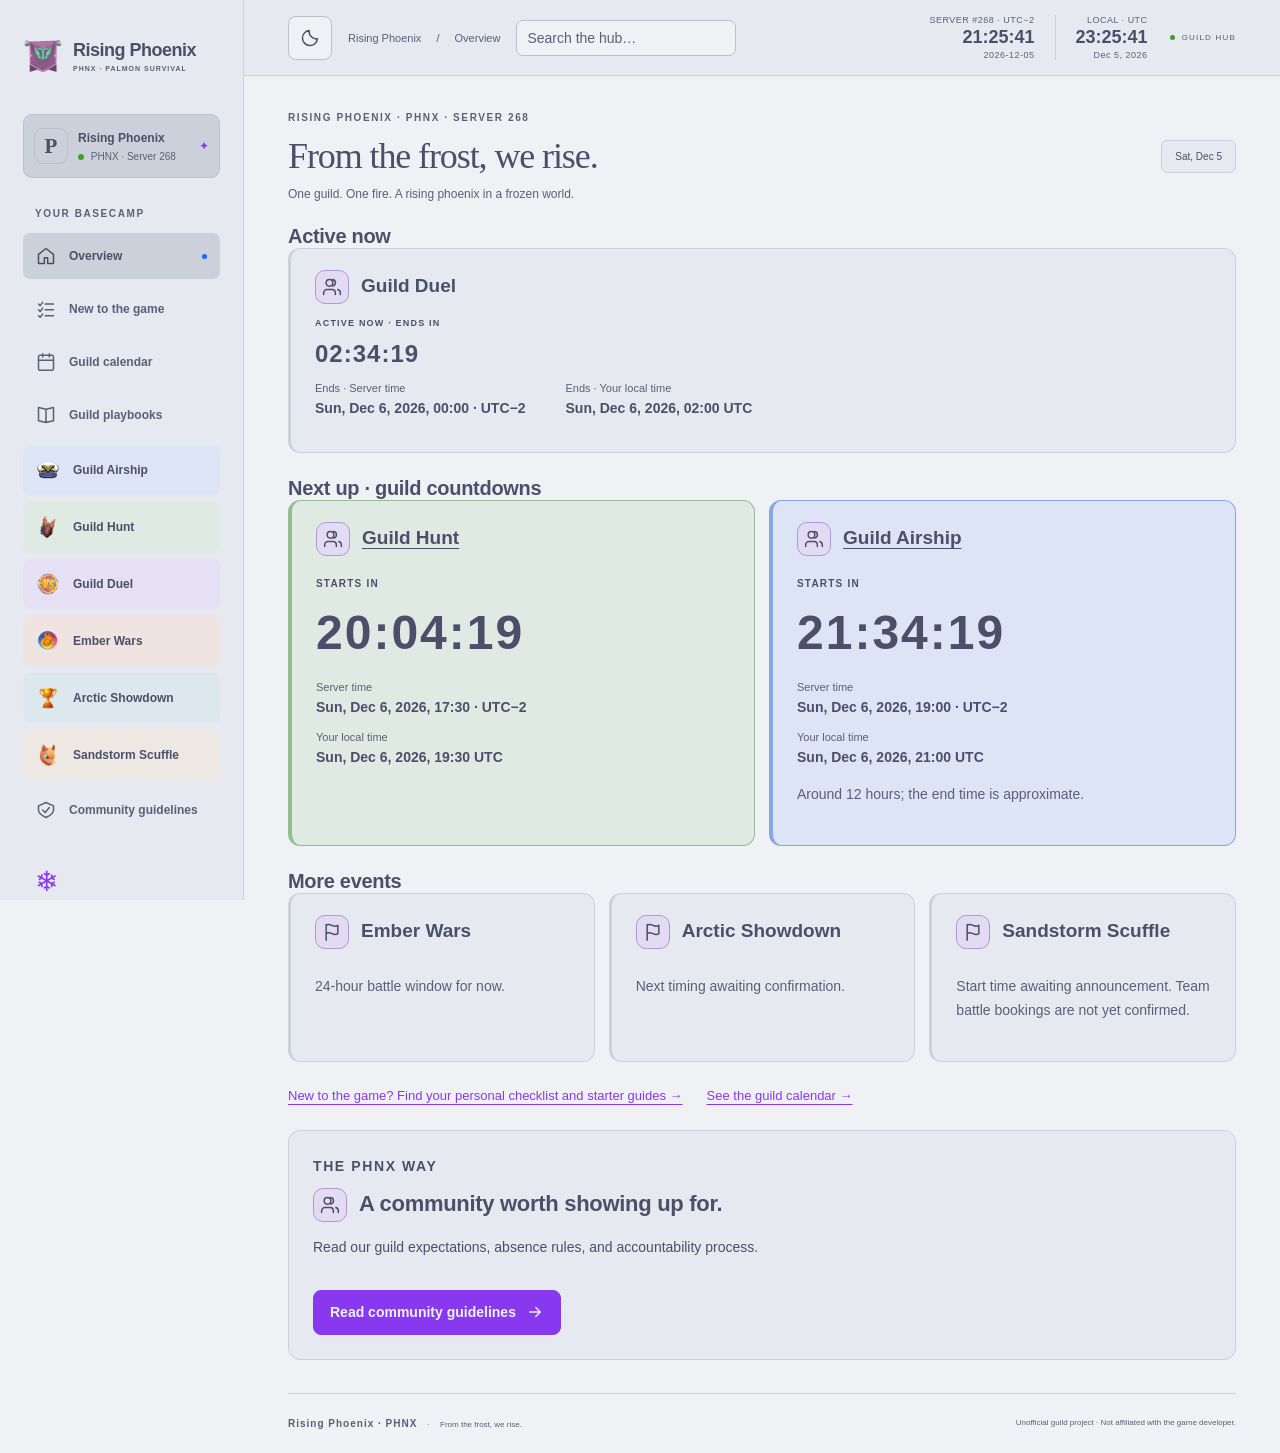
==== commit 32af5346: "Place landing events by phase with one featured hero" ====
--- a/index.html
+++ b/index.html
@@ -1 +1 @@
-<!doctype html> <html lang="en"> <head> <meta charset="utf-8"> <meta http-equiv="Content-Security-Policy" content="default-src 'self'; style-src 'self'; script-src 'self'; connect-src 'self'; object-src 'none'; base-uri 'none'"> <meta name="referrer" content="strict-origin-when-cross-origin"> <meta name="viewport" content="width=device-width,initial-scale=1"> <meta name="theme-color" content="#eff1f5" media="(prefers-color-scheme: light)"> <meta name="theme-color" content="#1e1e2e" media="(prefers-color-scheme: dark)"> <meta name="description" content="Rising Phoenix (PHNX), server 268. An ember in the ice: guild guides, event schedules, and a place to rise together in Palmon Survival."> <title>Rising Phoenix · PHNX Guild</title> <link rel="icon" type="image/x-icon" href="./assets/branding/favicon.ico?v=c9a0183c97625c945ac0" sizes="16x16 32x32 48x48"> <link rel="stylesheet" href="./styles.css?v=c9a0183c97625c945ac0"> <script type="module" src="./app.js?v=c9a0183c97625c945ac0"></script> </head> <body> <a class="skip-link" href="#main">Skip to content</a> <aside class="sidebar"> <a class="brand" href="#dashboard" aria-label="Rising Phoenix home"><span class="brand-mark" aria-hidden="true"><img src="./assets/results/duel-phnx.webp?v=c9a0183c97625c945ac0" width="40" height="40" alt=""></span><span>Rising Phoenix<small>PHNX · PALMON SURVIVAL</small></span></a> <div class="guild-card"><span class="guild-avatar">P</span><div>Rising Phoenix<small><span class="status-dot"></span> PHNX · Server 268</small></div><span class="guild-star">✦</span></div> <p class="nav-label">YOUR BASECAMP</p> <nav aria-label="Main navigation"> <a href="#dashboard" data-page="dashboard"><span>▦</span> Overview</a> <a href="#new-to-game" data-page="new-to-game"><span>✦</span> New to the game</a> <a href="#seasons" data-page="seasons" data-season-link hidden><span>▤</span> Seasons</a> <a href="#calendar" data-page="calendar"><span>▦</span> Guild calendar</a> <a href="#playbooks" data-page="playbooks"><span>⚑</span> Guild playbooks</a> <a href="#guild-duel" data-page="guild-duel" aria-expanded="false" aria-controls="duel-submenu"><img class="nav-event-icon" src="./assets/events/guild-duel.webp?v=c9a0183c97625c945ac0" width="24" height="24" alt=""> Guild Duel</a> <div id="duel-submenu" class="nav-submenu" role="group" aria-label="Guild Duel pages" hidden> <a href="#guild-duel-players" data-page="guild-duel-players">Players</a> <a href="#guild-duel-officers" data-page="guild-duel-officers">Officers &amp; callers</a> </div> <a href="#ember-wars" data-page="ember-wars"><img class="nav-event-icon" src="./assets/events/ember-wars.webp?v=c9a0183c97625c945ac0" width="24" height="24" alt=""> Ember Wars</a> <a href="#arctic-showdown" data-page="arctic-showdown"><img class="nav-event-icon" src="./assets/events/arctic-showdown.webp?v=c9a0183c97625c945ac0" width="24" height="24" alt=""> Arctic Showdown</a> <a href="#sandstorm-scuffle" data-page="sandstorm-scuffle" aria-expanded="false" aria-controls="sandstorm-submenu"><img class="nav-event-icon" src="./assets/events/sandstorm-scuffle.webp?v=c9a0183c97625c945ac0" width="24" height="24" alt=""> Sandstorm Scuffle</a> <div id="sandstorm-submenu" class="nav-submenu" role="group" aria-label="Sandstorm Scuffle pages" hidden> <a href="#sandstorm-players" data-page="sandstorm-players">Players</a> <a href="#sandstorm-officers" data-page="sandstorm-officers">Officers &amp; callers</a> </div> <a href="#community" data-page="community"><span>◇</span> Community guidelines</a> </nav> <div class="sidebar-bottom"><div class="winter-icon">❄</div><strong>An ember in the ice.</strong><p>Through the frost. Into the fire.<br>We rise together.</p><span class="version">RISING PHOENIX · V0.1</span></div> </aside> <div class="workspace"> <header class="topbar"> <div class="theme-controls" role="group" aria-label="Color theme"> <button id="theme-toggle" type="button" aria-label="Switch to dark mode" title="Switch to dark mode"><svg class="ui-icon" viewBox="0 0 24 24" aria-hidden="true" fill="none" stroke="currentColor" stroke-width="1.8" stroke-linecap="round" stroke-linejoin="round"><path d="M20.9 13A9 9 0 0 1 11 3.1 9 9 0 1 0 20.9 13Z"></path></svg></button> </div> <div class="breadcrumb">Rising Phoenix <span>/</span> <strong id="page-name">Overview</strong></div> <search class="site-search" aria-label="Search the guild hub"> <label for="site-search">Search the guild hub</label> <input id="site-search" type="search" placeholder="Search the hub…" autocomplete="off" aria-describedby="site-search-status" aria-controls="site-search-results"> <div id="site-search-feedback" hidden> <p id="site-search-status" class="small muted" role="status"></p> <ul id="site-search-results" hidden></ul> </div> </search> <div class="topbar-right"><div class="clock-pair"><div class="server-clock" role="group" aria-label="Server 268 time, UTC minus 2" title="Server #268 · fixed UTC−2 · based on your device clock"><span>SERVER #268 · UTC−2</span><time id="server-clock">--:--:--</time><span id="server-clock-date"></span></div><div class="server-clock local-clock" role="group" aria-label="Your local date and time" title="Your device’s local timezone"><span>LOCAL · <span id="local-clock-zone"></span></span><time id="local-clock">--:--:--</time><span id="local-clock-date"></span></div></div><span class="local-badge">GUILD HUB</span></div></header> <main id="main" tabindex="-1"> <div class="page-heading"><div><p class="eyebrow">RISING PHOENIX · PHNX · SERVER 268</p><h1 id="heading">From the frost, we rise.</h1><p id="subheading">One guild. One fire. A rising phoenix in a frozen world.</p></div><div class="date-display" id="today"></div></div> <section id="dashboard-view" class="view" data-layout="overview"> <section class="hero" aria-labelledby="hero-title"><div class="hero-art" aria-hidden="true"><div class="sun"></div><div class="mountain mountain-back"></div><div class="mountain mountain-front"></div><div class="pine pine-one"></div><div class="pine pine-two"></div><div class="pine pine-three"></div><div class="snow-ground"></div></div><div class="hero-content"><span class="hero-pill"><span class="status-dot"></span> PHNX · EMBER WARS</span><h2 id="hero-title">Ember Wars.<br>Rise together.</h2><p><strong><time datetime="2026-11-04T13:30:00-02:00">Wednesday, 4 November · 13:30</time> server time (UTC−2)<span data-local-time="2026-11-04T13:30:00-02:00"> · Enable JavaScript for your local time</span>.</strong><br>Battles every Wednesday and Saturday. Confirm your side and role with Leadership. Use the in-game vote to signal likely participation — not a firm commitment.</p><a class="button light" href="#ember-wars">Get ready for Ember Wars <span>↗</span></a></div><span class="hero-caption">RISING PHOENIX · BRING THE FIRE.</span></section> <div id="spotlight-controls" class="section-heading" hidden><h2 id="spotlight-title">More from the guild</h2><div class="spotlight-controls" role="group" aria-label="Event highlights"><button id="spotlight-prev" type="button" aria-label="Previous event highlight" aria-controls="spotlight-card">←</button><span id="spotlight-position" class="small muted"></span><button id="spotlight-next" type="button" aria-label="Next event highlight" aria-controls="spotlight-card">→</button><button id="spotlight-pause" type="button" aria-controls="spotlight-card">Pause rotation</button></div></div> <div class="landing-updates"> <section class="notice-panel"><div class="section-heading"><h2>From the guild bulletin</h2></div><span class="notice-tag">GUILD HUNT · FLAPPY</span><h3>Every third day. Rally together.</h3><p>Flappy alternates every 3 days between 22:00 and 17:30 server time. Find the next hunt and your local start time on the calendar.</p><div class="notice-author"><span class="small-avatar">P</span><div>[PHNX] Dannie<small>Bulletin · 2 November 2026, 06:44</small></div></div><a class="text-link" href="#calendar">Read the full guild schedule ↗</a></section> <section class="ember-callout" aria-labelledby="ember-callout-title"><div><p class="eyebrow">EMBER WARS · CROSS-SERVER COMPETITION</p><h2 id="ember-callout-title">Wednesday and Saturday · 13:30 server.</h2><p>Frost Legion vs. Ember Alliance · S265, S266, S267 and S268. Kings coordinate both battles each Monday. Confirm your side and attacking or defending role with Leadership, then use the in-game vote to signal likely participation.</p></div><a class="button primary" href="#ember-wars">View the battle schedule ↗</a></section> <section class="ember-callout" aria-labelledby="sandstorm-callout-title"><div><p class="eyebrow">SANDSTORM SCUFFLE · REGISTRATION</p><h2 id="sandstorm-callout-title">Into the storm, together.</h2><p>Registration opens Thursday, 5 November 2026 at 00:00:00 server time (UTC−2)<span data-local-time="2026-11-05T00:00:00-02:00"> · Enable JavaScript for your local time</span>, and lasts 1 day. Event window: 5–7 November; team battle bookings remain unconfirmed.</p></div><a class="button primary" href="#sandstorm-scuffle">View event details ↗</a></section> </div> <div class="landing-quick-links"><a class="text-link" href="#new-to-game">New to the game? Find your personal checklist and starter guides ↗</a><a class="text-link" href="#calendar">Guild schedule: Airship and Guild Hunt times ↗</a></div> <section class="ember-callout" aria-labelledby="community-callout-title"><div><p class="eyebrow">THE PHNX WAY</p><h2 id="community-callout-title">A community worth showing up for.</h2><p>Read our guild expectations, absence rules, and accountability process.</p></div><a class="button primary" href="#community">Read community guidelines ↗</a></section> <section id="season-preview" hidden><div class="section-heading"><h2>Get ready for the season.</h2><a class="text-link" href="#seasons">Season preparation ↗</a></div><div id="guide-preview" class="guide-grid"></div></section> </section> <section id="new-to-game-view" class="view" data-layout="detail" hidden aria-labelledby="new-player-title"> <div class="ember-intro"><p class="eyebrow">YOUR FIRST STEPS WITH PHNX</p><h2 id="new-player-title">Find your feet. Build your routine.</h2><p>Start with your personal checklist: today’s guild priorities plus everyday essentials. Progress stays in this browser and resets at server midnight.</p><p><a class="text-link" href="#seasons">Read the season guide ↗</a> · <a class="text-link" href="#playbooks">Browse all event playbooks ↗</a> · <a class="text-link" href="#community">Learn the guild guidelines ↗</a></p></div> <section id="upcoming-beginners" hidden aria-labelledby="upcoming-beginners-title"><div class="section-heading"><h2 id="upcoming-beginners-title">Get ready · events within 48 hours</h2></div><div id="beginner-events" class="ember-grid"></div></section> <section class="priorities-panel"><div class="section-heading"><h2>Today’s priorities <span class="count" id="priority-count">0 / 3</span></h2><span class="muted small">Your personal checklist</span></div><div id="priorities"></div><div class="progress-track"><div id="progress-fill"></div></div><p class="small muted" id="progress-text">Small steps make a big difference.</p></section> </section> <section id="seasons-view" class="view" data-layout="library" hidden aria-labelledby="guides-intro-title"> <div class="ember-intro"><p class="eyebrow">SEASONS · FIELD GUIDE</p><h2 id="guides-intro-title">Know what lies ahead.</h2><p id="season-context">Season guidance and preparation.</p><a class="text-link" href="#playbooks">Looking for event and rally guidance? Browse guild playbooks ↗</a></div> <p id="season-unavailable">No upcoming season start is confirmed here yet.</p> <section id="season-guides" hidden aria-labelledby="guide-library-title"><div class="section-heading"><h2 id="guide-library-title">Season starter checklists</h2></div><div class="guide-toolbar"><label for="guide-search">Find a checklist</label><input type="search" id="guide-search" placeholder="Search season preparation…"></div><div id="guide-list" class="guide-grid"></div><p id="no-guides" hidden>No matching checklists.</p></section> </section> <section id="calendar-view" class="view" data-layout="detail" hidden aria-labelledby="calendar-month-title"> <section class="month-calendar ember-panel" aria-labelledby="calendar-month-title"> <div class="calendar-controls"><div><p class="eyebrow">GUILD EVENTS · SERVER DATES (UTC−2)</p><h2 id="calendar-month-title" aria-live="polite"></h2></div><div class="calendar-actions"><button type="button" id="calendar-prev" aria-label="Previous month">←</button><button type="button" id="calendar-today">Today</button><button type="button" id="calendar-next" aria-label="Next month">→</button></div><label for="calendar-filter">Show events<select id="calendar-filter"><option value="all">All events</option><option value="airship">Airship</option><option value="guild-hunt">Guild Hunt</option><option value="arctic-showdown">Arctic Showdown</option><option value="ember-wars">Ember Wars</option><option value="sandstorm-scuffle">Sandstorm Scuffle</option></select></label></div> <div class="calendar-weekdays" aria-hidden="true"><span>Mon</span><span>Tue</span><span>Wed</span><span>Thu</span><span>Fri</span><span>Sat</span><span>Sun</span></div><div id="calendar-days" class="calendar-days"></div> </section> </section> <section id="playbooks-view" class="view" data-layout="library" hidden aria-labelledby="playbooks-intro-title"><div class="ember-intro"><p class="eyebrow">GUILD PLAYBOOKS · THE PHNX WAY</p><h2 id="playbooks-intro-title">Show up ready. Move as one.</h2><p>No sensitive coordinates or battle plans here. These starter checklists help you prepare; officers set the actual objectives.</p></div> <section aria-labelledby="event-playbooks-title"><div class="section-heading"><h2 id="event-playbooks-title">Event playbooks</h2></div><div class="guide-grid"> <a class="guide-card" data-event="airship" href="#airship"><span class="guide-category">GUILD EVENT <span>↗</span></span><strong>Guild Airship</strong><span class="guide-description">Departure countdown, player preparation and organizer guidance.</span><span class="guide-bottom">OPEN PLAYBOOK</span></a> <a class="guide-card" data-event="guild-hunt" href="#guild-hunt"><span class="guide-category">GUILD EVENT <span>↗</span></span><strong>Guild Hunt</strong><span class="guide-description">Confirmed hunt timing, rally preparation and caller coordination.</span><span class="guide-bottom">OPEN PLAYBOOK</span></a> <a class="guide-card" data-event="ember-wars" href="#ember-wars"><span class="guide-category">CROSS-SERVER EVENT <span>↗</span></span><strong>Ember Wars</strong><span class="guide-description">Battle schedule, King coordination, roles, and preparation for Frost Legion vs. Ember Alliance.</span><span class="guide-bottom">OPEN PLAYBOOK</span></a> <a class="guide-card" data-event="arctic-showdown" href="#arctic-showdown"><span class="guide-category">GUILD EVENT <span>↗</span></span><strong>Arctic Showdown</strong><span class="guide-description">PHNX numbered attacks, target coordination, and preparation.</span><span class="guide-bottom">OPEN PLAYBOOK</span></a> <a class="guide-card" data-event="guild-duel" href="#guild-duel"><span class="guide-category">GUILD EVENT <span>↗</span></span><strong>Guild Duel</strong><span class="guide-description">Daily scoring tasks, resource planning, personal rewards, and Saturday Raid guidance.</span><span class="guide-bottom">OPEN PLAYBOOK</span></a> <a class="guide-card" data-event="sandstorm-scuffle" href="#sandstorm-scuffle"><span class="guide-category">GUILD EVENT <span>↗</span></span><strong>Sandstorm Scuffle</strong><span class="guide-description">Signup, structures, scoring, squad roles, healing, and rewards.</span><span class="guide-bottom">OPEN PLAYBOOK</span></a> </div></section> <section aria-labelledby="team-checklists-title"><div class="section-heading"><h2 id="team-checklists-title">Team preparation checklists</h2></div><div id="playbook-list" class="guide-grid"></div></section> </section> <section id="airship-view" class="view" data-layout="detail" hidden aria-labelledby="airship-title"> <div class="ember-intro"><p class="eyebrow">GUILD AIRSHIP · EVENT HUB</p><h2 id="airship-title">Make the departure. Bring the guild.</h2><p>Airship departures in server and local time.</p><p><a class="text-link" href="#airship-players">Players ↗</a> · <a class="text-link" href="#airship-officers">Officers &amp; callers ↗</a></p></div> <section class="ember-panel airship-panel" aria-labelledby="airship-departure-title"><h3 id="airship-departure-title">Next scheduled Airship</h3><p class="eyebrow">DEPARTURE IN</p><p class="airship-countdown" data-airship-countdown aria-label="Time until next scheduled Airship departure">--:--:--</p><dl class="departure-times"><div><dt>Server time</dt><dd><time data-airship-server>See the recurring schedule below.</time></dd></div><div><dt>Your local time</dt><dd><time data-airship-local>Enable JavaScript to see your local departure time.</time></dd></div></dl></section> <section class="ember-panel"><h3>Weekly schedule</h3><ul><li><strong>Mon / Wed / Fri / Sun:</strong> 19:00 server time.<span data-local-schedule="19:00" data-weekdays="0,1,3,5"> Enable JavaScript for the next occurrence in local time.</span></li><li><strong>Tue / Thu / Sat:</strong> 07:00 server time.<span data-local-schedule="07:00" data-weekdays="2,4,6"> Enable JavaScript for the next occurrence in local time.</span></li></ul><a class="text-link" href="#calendar">See all departures on the calendar ↗</a></section> </section> <section id="airship-players-view" class="view" data-layout="detail" hidden aria-labelledby="airship-player-title"> <div class="ember-intro"><p class="eyebrow">GUILD AIRSHIP · PLAYER GUIDE</p><h2 id="airship-player-title">For players</h2><p>Know the departure time and ask what to prepare.</p><a class="text-link" href="#airship">Event overview ↗</a></div> <div data-beginner-event="airship"></div> </section> <section id="airship-officers-view" class="view" data-layout="detail" hidden aria-labelledby="airship-officer-title"> <div class="ember-intro"><p class="eyebrow">GUILD AIRSHIP · OFFICER PLAYBOOK</p><h2 id="airship-officer-title">For officers &amp; callers</h2><p>Keep the departure and preparation instructions clear.</p><a class="text-link" href="#airship">Event overview ↗</a></div> <details class="ember-panel"><summary>Organizer checklist</summary><p>Publish schedule changes in guild channels, check attendance and tell players what to prepare.</p></details> </section> <section id="guild-hunt-view" class="view" data-layout="detail" hidden aria-labelledby="hunt-title"> <div class="ember-intro"><p class="eyebrow">GUILD HUNT · FLAPPY</p><h2 id="hunt-title">Ready for the rally.</h2><p>Every third day. Prepare your team and follow the rally organizer.</p><p><a class="text-link" href="#guild-hunt-players">Players ↗</a> · <a class="text-link" href="#guild-hunt-officers">Officers &amp; callers ↗</a></p></div> <section class="ember-panel"><h3>Hunt schedule</h3><p>Flappy runs every 3 days, alternating between <strong>22:00</strong> and <strong>17:30 server time (UTC−2)</strong>, starting <time datetime="2026-11-03T22:00:00-02:00">3 November 2026 at 22:00</time><span data-local-time="2026-11-03T22:00:00-02:00"> · Enable JavaScript for your local time</span>.</p><a class="text-link" href="#calendar">See the guild calendar ↗</a></section> </section> <section id="guild-hunt-players-view" class="view" data-layout="detail" hidden aria-labelledby="hunt-player-title"> <div class="ember-intro"><p class="eyebrow">GUILD HUNT · PLAYER GUIDE</p><h2 id="hunt-player-title">For players</h2><p>Prepare your team and follow the rally organizer.</p><a class="text-link" href="#guild-hunt">Event overview ↗</a></div> <div data-beginner-event="guild-hunt"></div> </section> <section id="guild-hunt-officers-view" class="view" data-layout="detail" hidden aria-labelledby="hunt-officer-title"> <div class="ember-intro"><p class="eyebrow">GUILD HUNT · OFFICER PLAYBOOK</p><h2 id="hunt-officer-title">For officers &amp; callers</h2><p>Confirm the hunt time and make rally assignments clear.</p><a class="text-link" href="#guild-hunt">Event overview ↗</a></div> <details class="ember-panel"><summary>Rally coordination</summary><p>Announce the next hunt time, designate the organizer and assign suitable roles to new players. Keep current targets and member assignments in guild channels. Update the published rotation if Leadership changes the schedule.</p></details> </section> <section id="ember-wars-view" class="view" data-layout="detail" hidden aria-labelledby="ember-intro-title"> <div class="ember-intro"><p class="eyebrow">EMBER WARS · 2026 SCHEDULE &amp; NEW PLAYER GUIDE</p><h2 id="ember-intro-title">Work together. Follow calls. Help with the objective.</h2><p>Frost Legion vs. Ember Alliance · S265–S268. Every power level can contribute; PHNX Leadership sets the strategy.</p><p><strong>Wednesday and Saturday at 13:30 server time (UTC−2).</strong> Next listed battle: <time datetime="2026-11-04T13:30:00-02:00">Wednesday, 4 November at 13:30</time><span data-local-time="2026-11-04T13:30:00-02:00"> · Enable JavaScript for your local time</span>. Vote to signal likely participation, not a firm commitment.</p></div> <p><a class="text-link" href="#ember-wars-players">Players ↗</a> · <a class="text-link" href="#ember-wars-officers">Officers &amp; callers ↗</a></p> </section> <section id="ember-wars-players-view" class="view" data-layout="detail" hidden aria-labelledby="ember-player-title"> <div class="ember-intro"><p class="eyebrow">EMBER WARS · PLAYER GUIDE</p><h2 id="ember-player-title">For players</h2><p>Prepare for your assigned role and follow the caller.</p><a class="text-link" href="#ember-wars">Event overview ↗</a></div> <div data-beginner-event="ember-wars"></div> <div class="section-heading"><h2>Preparation and roles</h2></div><div id="ember-sections" class="ember-grid"></div> <details class="ember-panel"><summary>Useful information &amp; community guides</summary><ul id="ember-resources" class="ember-resources"></ul></details> </section> <section id="ember-wars-officers-view" class="view" data-layout="detail" hidden aria-labelledby="ember-officer-title"> <div class="ember-intro"><p class="eyebrow">EMBER WARS · OFFICER PLAYBOOK</p><h2 id="ember-officer-title">For officers &amp; callers</h2><p>King coordination, side selection and posted assignments.</p><a class="text-link" href="#ember-wars">Event overview ↗</a></div> <div class="ember-grid"> <section class="ember-panel"><h3>Weekly coordination</h3><ul><li><strong>Mondays:</strong> King scheduling and side selection for both upcoming battles. November dates: 2, 9, 16, 23.</li><li><strong>Tuesdays:</strong> Attackers declare war, 00:00–24:00 server time. November dates: 3, 10, 17, 24.</li><li><strong>Wednesdays and Saturdays:</strong> Battle begins at 13:30 server time.</li></ul><p>The supplied phase notice lists reinforcements 00:00–13:00 and preparation 13:00–13:30 server time. It does not explicitly identify their day or confirm that both battle days use those windows; check in-game. No Saturday declaration window was supplied.</p></section> <section class="ember-panel"><h3>King responsibilities</h3><ul><li>Review the upcoming battle dates.</li><li>Decide whether to switch sides or follow the system schedule.</li><li>Coordinate with the Kings of the other three servers.</li><li>Communicate final assignments to guild members.</li><li>Ensure everyone knows their attacking or defending role before battle day.</li></ul><p>Monday decisions determine assignments for that week's two battles. Roles alternate with every battle; always confirm your assignment rather than assuming your side or role stays the same.</p></section> <section class="ember-panel"><h3>November 2026 · posted rotation</h3><p><strong>Subject to King-confirmed assignments.</strong> Side switches can change the posted plan; this is not a permanent weekday rule.</p><ul><li><strong>Wed 4, 11, 18, 25:</strong> Frost Legion attacks; Ember Alliance defends.</li><li><strong>Sat 7, 14, 21, 28:</strong> Ember Alliance attacks; Frost Legion defends.</li></ul><p>All battles: 13:30 server time. No server-to-faction mapping is supplied; do not assume PHNX's side from its server number.</p><a class="text-link" href="#calendar">See November on the calendar ↗</a></section> </div> </section> <section id="arctic-showdown-view" class="view" data-layout="detail" hidden aria-labelledby="arctic-title"> <div class="ember-intro"><p class="eyebrow">ARCTIC SHOWDOWN · GUILD PLAYBOOK</p><h2 id="arctic-title">Match your number. Coordinate your next move.</h2><p>A guild event built on communication and planning.</p></div> <p><a class="text-link" href="#arctic-showdown-players">Players ↗</a> · <a class="text-link" href="#arctic-showdown-officers">Officers &amp; callers ↗</a></p> <section class="ember-panel"><h3>November 2026 · practice schedule</h3><p>Rounds 1–7: 2–8 November, one per day. Round of 16: 9 November; quarter-finals: 10 November; semi-finals: 11 November; finals: 12 November. Later rounds depend on qualification.</p><p>Battles start at 10:00 server time (UTC−2).</p><a class="text-link" href="#calendar">View the calendar ↗</a></section> <section class="ember-panel"><h3>Daily phases · server time (UTC−2)</h3><ul><li><strong>00:00–01:00:</strong> Matchmaking.</li><li><strong>01:00–10:00:</strong> Preparation; configure attack and defence lineups.</li><li><strong>10:00–23:00:</strong> Battle.</li><li><strong>23:00–24:00:</strong> Tally.</li></ul></section> </section> <section id="arctic-showdown-players-view" class="view" data-layout="detail" hidden aria-labelledby="arctic-player-title"> <div class="ember-intro"><p class="eyebrow">ARCTIC SHOWDOWN · PLAYER GUIDE</p><h2 id="arctic-player-title">For players</h2><p>Know your position and confirm your target before using an attack.</p><a class="text-link" href="#arctic-showdown">Event overview ↗</a></div> <div data-beginner-event="arctic-showdown"></div> <div class="ember-grid"> <article class="ember-panel"><h3>Attacks and stars</h3><ul><li>You have <strong>2 attacks daily</strong>; VIP 14+ receives one extra attack. The game allows any enemy target, but follow PHNX target assignments.</li><li>All your squads combine into a rally squad against the enemy defending rally squad.</li><li><strong>Win: 3 stars.</strong> On a loss, eliminate <strong>more than 75%</strong> of defending Armigo for 2 stars, or <strong>more than 50%</strong> for 1 star. The thresholds are strictly more than, not at least.</li><li>Regular squads are applied by default and filled with maximum-level Armigo, regardless of Camp supply. Event Armigo losses do not affect your Camp.</li></ul></article> <article class="ember-panel"><h3>Who can take part?</h3><p>All guildmates present at registration can attack, not just the selected defenders. Defenders also set defence lineups for their separate buildings; Guild Guardians only defend.</p><p><strong>Leaving the guild disqualifies you from remaining matches, even if you rejoin.</strong> Members joining during registration need officers to re-register them to participate.</p></article> <article class="ember-panel"><h3>Before using your attacks</h3><ul><li>Be ready during the battle window.</li><li>Confirm your position number and assigned target before attacking.</li><li>Coordinate to avoid taking someone else’s target.</li><li>Share your first result and ask for your next assignment.</li></ul></article> </div> <section class="ember-panel" aria-labelledby="arctic-resources-title"><h2 id="arctic-resources-title">Learn more about Arctic Showdown</h2><p>Official overview and community guides. The S2 guide covers the revamped event.</p><ul class="ember-resources"> <li><a href="https://www.youtube.com/shorts/0n0AAVrkhnk" target="_blank" rel="noopener noreferrer">Explorer’s Guide Book | Arctic Showdown ↗</a><span>Official Palmon Survival short · event overview</span></li> <li><a href="https://www.youtube.com/watch?v=i5OcIQOOgiw" target="_blank" rel="noopener noreferrer">Arctic Showdown S2 Palmon Survival ↗</a><span>Community video · described as updated for a revamped version; may differ from your current event</span></li> <li><a href="https://www.youtube.com/watch?v=2eMBDYehs9c" target="_blank" rel="noopener noreferrer">Palmon Survival Off Season Events Arctic Showdown! ↗</a><span>Community guide and gameplay · may reflect older rules</span></li> </ul></section> </section> <section id="arctic-showdown-officers-view" class="view" data-layout="detail" hidden aria-labelledby="arctic-officer-title"> <div class="ember-intro"><p class="eyebrow">ARCTIC SHOWDOWN · OFFICER PLAYBOOK</p><h2 id="arctic-officer-title">For officers &amp; callers</h2><p>Keep target assignments clear and avoid overlapping attacks.</p><a class="text-link" href="#arctic-showdown">Event overview ↗</a></div> <section class="ember-panel"><h3>Registration and defenders</h3><p>The Guildmaster or R4 officers register 5–30 defenders. Guild Guardians automatically fill the roster to 30 after registration; they cannot attack. Selected defenders need both attack and defence lineups, while other eligible guildmates focus on attacking.</p><p>Check new arrivals during registration and re-register them as needed. Remind everyone that leaving, even temporarily, disqualifies them from remaining matches.</p></section> <section class="ember-panel"><h3>Guild scoring and progression</h3><p>The guild with more stars wins; equal star totals draw. All guildmates on both sides receive rewards based on the outcome.</p><p>Qualifier wins earn points, losses lose points, and draws award the same points to both sides. The top 16 guilds by total qualifier points advance to head-to-head elimination: Round of 16, quarter-finals, semi-finals and finals. Qualifier battle rules also apply in knockouts, and final rankings determine rewards. No knockout draw-resolution rule is supplied here; check in-game rather than inventing a tie-break.</p></section> <details id="attack-guidance" class="ember-panel"><summary>PHNX numbered-attack guidance</summary><p>Confirm the current roster and position numbers before sharing assignments. These guild instructions are undated and may change.</p><ul><li>First attacks match position numbers: position #1 attacks #1.</li><li>Reserve weaker side targets for their intended players.</li><li>Give explicit follow-up assignments when a target is occupied or an attack is complete; do not let players automatically move to the next number.</li></ul><p>This is PHNX Arctic Showdown guidance, not a universal game rule or Ember Wars instruction. Keep target/member details in guild channels, not on this public site.</p></details> </section> <section id="guild-duel-view" class="view" data-layout="detail" hidden aria-labelledby="duel-title"> <div class="ember-intro"><p class="eyebrow">GUILD DUEL · PHNX RESULTS</p><h2 id="duel-title">Six days. One guild.</h2><p>A home for our Guild Duel results. No final results have been added yet; the older matchup below is an unfinished snapshot, not a victory claim.</p><p><a class="text-link" href="#guild-duel-players">Player guide ↗</a> · <a class="text-link" href="#guild-duel-officers">Officers &amp; callers ↗</a></p></div> <section class="ember-panel duel-snapshot" aria-labelledby="duel-snapshot-title"><h2 id="duel-snapshot-title">Previous matchup · Rising Phoenix vs Nightwatchers</h2><p class="eyebrow">ARCHIVED SCORE · NOT LIVE · DATE UNKNOWN</p><div class="duel-matchup"><div><img src="./assets/results/duel-phnx.webp?v=c9a0183c97625c945ac0" width="112" height="100" alt=""><h3>#268 [PHNX] Rising Phoenix</h3><p><strong>264,650,690</strong> Guild Points</p><p>46% recorded share</p></div><img class="duel-versus" src="./assets/events/guild-duel.webp?v=c9a0183c97625c945ac0" width="96" height="100" alt=""><div><img src="./assets/results/nightwatchers.webp?v=c9a0183c97625c945ac0" width="112" height="100" alt=""><h3>#266 [TNW] Nightwatchers</h3><p><strong>309,782,498</strong> Guild Points</p><p>54% recorded share</p></div></div><p><strong>Recorded Weekly Points: 0:0.</strong> This is an undated, in-progress record, not a final result or a live score. Check the active Duel for the current opponent and points.</p></section> </section> <section id="guild-duel-players-view" class="view" data-layout="detail" hidden aria-labelledby="duel-player-title"> <div class="ember-intro"><p class="eyebrow">GUILD DUEL · PLAYER GUIDE</p><h2 id="duel-player-title">For players</h2><p>One opposing guild, six themed days from Monday to Saturday. Your personal points also add to the guild total. Save for the right day and score together.</p><p><a class="text-link" href="#guild-duel">Guild Duel results ↗</a></p></div> <div data-beginner-event="guild-duel"></div> <div class="section-heading"><h2 id="duel-days-title">What scores each day</h2></div> <p class="small muted">Open a day for its tasks. Magic Bean acquisition scores every day; UR airships and Legendary Treasure Hunt quests score Tuesday and Saturday. These personal UR tasks are not the guild Airship departure.</p> <div id="duel-days" class="ember-grid" aria-labelledby="duel-days-title"></div> <noscript><p>Enable JavaScript to view the weekly task guide, or check the active task list in Guild &gt; Guild Duel.</p></noscript> <div class="ember-grid"> <details class="ember-panel"><summary>Personal chests, rank &amp; spending wisely</summary><ul><li><strong>Green chest:</strong> 660,000 daily points.</li><li><strong>Blue chest:</strong> 1,000,000 daily points.</li><li><strong>Purple chest:</strong> 2,300,000 daily points.</li></ul><p>You do not need to max every day. Even a smaller contribution helps the guild.</p><p>Personal points unlock chests and rank you against guildmates; rank rewards pay daily. In <strong>Guild &gt; Guild Duel</strong>, look for personal rank and chests on the left and guild-vs-guild score at the top.</p><p>Only matching tasks score: eggs are a Thursday resource, not a Monday task. Palmon XP scores Monday and Thursday. Flexible tasks can fill a shortfall, but do not buy resources just to chase a chest.</p></details> <details class="ember-panel"><summary>Saturday safety &amp; Raid travel</summary><p><strong>Shield up or be online.</strong> If absent, arrange protection before the Raid starts. Check shield duration and which actions break it; do not assume an attack or reinforcement leaves protection intact.</p><ul><li>Do not leave troops idle in an unshielded camp. The supplied guide suggests a shielded camp or gathering far away; distance is not guaranteed protection.</li><li>Check hospital capacity before fighting; it does not guarantee that all losses are healable.</li><li>Report enemy marches immediately. Reinforce guildmates only in coordination with officers and after checking protection rules.</li></ul><p>While a Guild Raid is active, members can travel to the opposing guild’s location to fight, and enemies can visit ours. <strong>This cross-server Camp relocation does not require a Camp Mover (Targeted).</strong> This applies to Raid travel, not every teleport. Confirm the active option and current costs before moving; troops and resources can be lost.</p><p>Raid start times are not listed here. Get current targets and coordinates from Leadership, not the public website.</p></details> <details class="ember-panel"><summary>Guild changes &amp; questions</summary><p><strong>Do not switch guilds mid-duel without checking with Leadership.</strong> The supplied guide conflicts: it says further points will not count after a switch, but also says points earned after joining count for the new guild. Current eligibility and ranking rules are unresolved; do not rely on either claim. Prior points are not promised to transfer.</p><p>Joined mid-week? Ask an R4 / R5 and check your active event eligibility before spending saved resources.</p></details> <details class="ember-panel"><summary>Other guild reminders</summary><ul> <li>Vote in-game for your preferred Sandstorm Scuffle time.</li> <li>Donate to guild tech.</li> </ul><p>From Dexter07’s Day 1 bulletin, <time datetime="2026-11-02T03:55">2 November 2026, 03:55</time>. This website does not submit votes, donations, or game actions.</p><a class="text-link" href="#sandstorm-players">Sandstorm Scuffle signup and event details ↗</a></details> </div> <div class="ember-grid"> <details class="ember-panel"><summary id="duel-themes-title">How the Duel is won · scoring caveat</summary><p>The higher guild score wins the day. Day wins award victory points; the higher weekly victory-point total wins the Duel. The supplied guide describes a consolation prize for the losing guild and a better chest for the winner.</p><p><strong>Victory-point values need checking:</strong> the weekly guide says one per day, but the recorded game screen shows Day 1 = 1 and Days 2–4 = 2 each. Do not assume equal daily weights or invent values for Days 5–6. Check the active rules for values and tie-breaks.</p><div class="results-scroll" tabindex="0" role="region" aria-label="Guild Duel daily themes"><table class="duel-themes"><caption>Recorded themes and day-level Victory Points</caption><thead><tr><th scope="col">Day</th><th scope="col">Theme</th><th scope="col">Victory Points</th></tr></thead><tbody><tr><th scope="row">Day 1</th><td>Complete Intel Quests</td><td>1</td></tr><tr><th scope="row">Day 2</th><td>Build Up Your Camp</td><td>2</td></tr><tr><th scope="row">Day 3</th><td>Research Techs</td><td>2</td></tr><tr><th scope="row">Day 4</th><td>Upgrade Palmon</td><td>2</td></tr></tbody></table></div><p>Personal Duel Points and day-level Victory Points are different counters.</p></details> <details class="ember-panel"><summary>Reset &amp; timing</summary><p>Daily themes reset at <strong>00:00 server time</strong>. Exact Raid start times and mount-reset intervals are not confirmed.</p></details> </div> <details class="ember-panel"><summary id="mount-feed-title">Optional mount-feed technique · verify before using</summary><p>The bulletin “The Mount Feed Hack” by [PHNX] 1891 says mount feed can earn points even without mount shoes. It describes this sequence:</p><ol> <li><strong>Check reset availability first.</strong> The bulletin recommends resetting the mount to its initial values, but a free-reset interval is not confirmed. Verify the reset cost, cooldown, refund behavior, and current scoring before proceeding.</li> <li><strong>For a feed-only power-up:</strong> untick the “use refund items” checkbox to use new feed. The bulletin says this earns points.</li> <li><strong>When shoes and feed are required:</strong> tick “use refund items” back on. The bulletin says the refunded-item power-ups do not earn points.</li> </ol><p><strong>Reported pattern:</strong> 4 power-ups with new feed (points), then 5 power-ups using refund items (no points).</p><p>Check the score change and item requirements before repeating.</p><p class="small muted">Guild tip: “The Mount Feed Hack” by [PHNX] 1891, <time datetime="2026-11-02T12:44">2 November 2026, 12:44</time>.</p></details> </section> <section id="guild-duel-officers-view" class="view" data-layout="detail" hidden aria-labelledby="duel-officer-title"> <div class="ember-intro"><p class="eyebrow">GUILD DUEL · OFFICER PLAYBOOK</p><h2 id="duel-officer-title">For officers &amp; callers</h2><p>Saturday raid coordination, defence coverage and weekly priorities. Players follow the current officer calls.</p><p><a class="text-link" href="#guild-duel">Guild Duel results ↗</a> · <a class="text-link" href="#guild-duel-players">Player guide ↗</a></p></div> <div class="ember-grid"> <details class="ember-panel"><summary>Coordinate Saturday attacks</summary><p>Gather the group before travelling. Call targets in guild chat, concentrate marches and use rallies against strong targets rather than scattered solo attacks.</p><p>Confirm the active Raid window, opponent and travel option. Keep assignments, member details and sensitive coordinates in guild channels, not on this public site.</p><p>If enabled for your guild, use PaliLedge’s <code>/queue</code> and dashboard to coordinate. This website has no PaliLedge integration or raid queue.</p></details> <details class="ember-panel"><summary>Defence coverage &amp; weekly priorities</summary><p>Arrange protection for absent players, hospital checks and coordinated reinforcements. Assign someone to watch and report enemy marches so defenders can respond together.</p><p>Check current daily victory-point weights before planning big resource pushes. Good defence can deny enemy Raid points; do not promise it alone will win the day.</p></details> </div> </section> <section id="sandstorm-scuffle-view" class="view" data-layout="detail" hidden aria-labelledby="sandstorm-title"> <div class="ember-intro"><p class="eyebrow">SANDSTORM SCUFFLE · PHNX RESULTS</p><h2 id="sandstorm-title">Our guild. Our battles.</h2><p>The latest recorded Sandstorm results, newest first. Take a look at what PHNX has achieved.</p><p><a class="text-link" href="#sandstorm-players">Player guide ↗</a> · <a class="text-link" href="#sandstorm-officers">Officers &amp; callers ↗</a></p></div> <section class="ember-panel sandstorm-history" aria-labelledby="sandstorm-history-title"><h2 id="sandstorm-history-title">Latest results · October 2026</h2><p>Eight recorded matches. All match times are server times (UTC−2). These are past results, not upcoming bookings.</p><div class="results-scroll" tabindex="0" role="region" aria-label="Sandstorm Scuffle PHNX match history"><table class="results-table"><caption>Sandstorm Scuffle · October 2026 results · server time (UTC−2)</caption><thead><tr><th scope="col">Recorded date/time</th><th scope="col">PHNX squad</th><th scope="col">PHNX score</th><th scope="col">Opponent score</th><th scope="col">Result</th></tr></thead><tbody> <tr><th scope="row">2026-10-30 18:00</th><td>B</td><td>243,410</td><td>112,190</td><td>Win</td></tr> <tr><th scope="row">2026-10-30 09:00</th><td>A</td><td>115,080</td><td>285,220</td><td>Loss</td></tr> <tr><th scope="row">2026-10-23 18:00</th><td>B</td><td>163,680</td><td>164,870</td><td>Loss</td></tr> <tr><th scope="row">2026-10-23 09:00</th><td>A</td><td>276,410</td><td>3,280</td><td>Win</td></tr> <tr><th scope="row">2026-10-16 18:00</th><td>A</td><td>230,230</td><td>92,280</td><td>Win</td></tr> <tr><th scope="row">2026-10-16 09:00</th><td>B</td><td>85,280</td><td>303,670</td><td>Loss</td></tr> <tr><th scope="row">2026-10-09 18:00</th><td>B</td><td>51,440</td><td>288,790</td><td>Loss</td></tr> <tr><th scope="row">2026-10-09 09:00</th><td>A</td><td>256,020</td><td>25,280</td><td>Win</td></tr> </tbody></table></div><p class="small muted">PHNX match records only. This archive does not establish a future event schedule.</p></section> </section> <section id="sandstorm-players-view" class="view" data-layout="detail" hidden aria-labelledby="sandstorm-player-title"> <div class="ember-intro"><p class="eyebrow">SANDSTORM SCUFFLE · PLAYER GUIDE</p><h2 id="sandstorm-player-title">For players</h2><p>Every Friday · 40-minute match. Hold structures to score; the higher guild total wins. Start with the checklist, then open any details you need.</p><p><a class="text-link" href="#sandstorm-scuffle">Latest PHNX results ↗</a></p></div> <div data-beginner-event="sandstorm-scuffle"></div> <div class="ember-grid"> <details class="ember-panel"><summary>Signup, slots &amp; attendance</summary><p><strong>Registration opens Thursday, 5 November 2026 at 00:00:00 server time (UTC−2)</strong><span data-local-time="2026-11-05T00:00:00-02:00"> · Enable JavaScript for your local time</span> and lasts <strong>1 day</strong>, ending Friday at 00:00:00 server. The rule is Thursday of the battle week, not a confirmed weekly recurrence.</p><p><strong>Signup unlocks when votes reach 10.</strong> Only the guildmaster or R4 officers can register. Select 30 starters with Camp level 15+ and choose a battle slot. Check the event’s current registration status. This website does not submit votes or signups.</p><p>Available slots: <strong>09:00, 18:00 and 23:00 server time</strong>. Up to 30 players per team can deploy at once. You can play on only one team.</p><p><strong>Skirmish Squad A</strong> and <strong>Skirmish Squad B</strong> have separate rosters and schedules. Squad A registration is final; Squad B can be cancelled. Voting is availability, not a final assignment.</p><p class="small muted">Available slots are not confirmed PHNX bookings. Recorded event window: <time datetime="2026-11-05">5 November</time>–<time datetime="2026-11-07">7 November 2026</time>, including registration/event dates, not three battle days. Individual battle times are not confirmed here. All displayed game times, including past results, are server times (UTC−2).</p><a class="text-link" href="#calendar">View the guild calendar ↗</a></details> <details class="ember-panel"><summary>First match? Capturing &amp; travel</summary><p><strong>Prep · 3 minutes:</strong> enter during minutes 0–3 to bring your deployment points into the match as Guild and Personal Points. Place guild pins and find your caller; no dispatching yet. Late entrants receive no deployment points.</p><ul><li><strong>3 minutes:</strong> Solar Vaults open. <strong>8 minutes:</strong> War Altars. <strong>11 minutes:</strong> Healing Oases. <strong>15 minutes:</strong> the central Miracle Temple.</li><li>Send a squad to a structure: empty means capture; defended means a fight.</li><li>A <strong>garrison</strong> is a squad stationed inside to defend and score. Garrisoning is playing, even without a fight.</li><li>Only one PvP-ready squad? That is enough. Weak extra squads can get wiped quickly.</li><li>Squads return to camp before redeploying; travel takes minutes. Sandstorm-only march speedups help.</li><li>Neutral buildings have a <strong>1-minute resistance phase</strong> before full occupation. Already occupied buildings have no resistance phase. Full occupation triggers a <strong>1-minute ceasefire</strong>, preventing attacks.</li><li>Protect camps carrying deployment points: defeating one awards those points to the attacker.</li><li>Squeakbandits spawn in the four corners every <strong>2 minutes</strong> after an unspecified initial delay. Defend buildings: bandit occupation turns them neutral, requiring recapture.</li></ul></details> <details class="ember-panel"><summary>Personal points &amp; rewards</summary><p>Earn personal points by attacking structures, garrisoning (occupation points), and attacking enemy camps. Ask your caller for a scoring assignment instead of leaving your post.</p><p>The battle overview shows team score and allied ranking. A number above a camp is the points it carries; beat it to take them. Your camp can be hit too.</p><ul><li><strong>Participants:</strong> Prestige, Golden Leaves, Evolution Energy choice chests and speedups.</li><li><strong>Winning players:</strong> extra Prestige, Dreamium V, speedups and resources.</li><li><strong>Winning guild, all members:</strong> extra Palmon eggs, Golden Leaves, Dreamium V, speedups and resources.</li></ul><p>Current reward tiers and eligibility are shown in the event tab.</p></details> <details class="ember-panel"><summary>Squad wiped? Healing &amp; getting back in</summary><p><strong>Armigo do not die in Sandstorm.</strong> They go to the event hospital, which has unlimited capacity. Injured units recover automatically when you leave the battlefield. Medical Aid allows up to <strong>500 assists per match</strong>.</p><p>Check the healing item type before confirming, then ask your caller where to go. You earn event speedups by playing.</p><p>If you are unsure what a call means, ask in guild chat, Discord or voice before committing to a march. Report enemy marches and unusually strong players when you see them.</p></details> </div> </section> <section id="sandstorm-officers-view" class="view" data-layout="detail" hidden aria-labelledby="sandstorm-officer-title"> <div class="ember-intro"><p class="eyebrow">SANDSTORM SCUFFLE · OFFICER PLAYBOOK</p><h2 id="sandstorm-officer-title">For officers &amp; callers</h2><p>Roster planning, structure priorities and scoring reference. Players can follow their assigned caller without reading these notes.</p><p><a class="text-link" href="#sandstorm-scuffle">Latest PHNX results ↗</a> · <a class="text-link" href="#sandstorm-players">Player guide ↗</a></p></div> <div class="ember-grid"> <details class="ember-panel"><summary>Roster, roles &amp; opening plan</summary><p>Fill the roster, appoint one caller per squad and arrange backups for absences.</p><ol><li><strong>Lanes · mid accounts:</strong> take our two Solar Vaults as prep ends, then support.</li><li><strong>Strike · top accounts:</strong> our War Altar first, then the Miracle Temple.</li><li><strong>Garrison · lower accounts:</strong> backfill structures Strike leaves. A Vault pays the same regardless of who holds it.</li></ol><p><strong>Backfill before moving:</strong> confirm replacement coverage. Then hold, contest the Temple and punish empty or thin enemy structures. Camps carrying points are secondary targets after objectives are covered.</p><p>If an enemy whale can solo a building, track their squads and take the rest of the map instead of feeding that fight.</p></details> <section class="ember-panel sandstorm-buildings" aria-labelledby="sandstorm-buildings-title"><h3 id="sandstorm-buildings-title">Structures, buffs &amp; confirmed unlocks</h3><p>Current 40-minute rules. Unlock times are minutes elapsed from battle start. First occupation and ongoing income below are <strong>Guild / Personal Points</strong>.</p><div class="sandstorm-building"><img src="./assets/events/sandstorm-solar-vault.webp?v=c9a0183c97625c945ac0" width="160" height="160" alt="" loading="lazy"><div><h4>Solar Vault · 3 minutes</h4><p>4 per map. First occupation: <strong>5,000 / 5,000</strong>. Ongoing: <strong>10 / 2 per second</strong>.</p></div></div><div class="sandstorm-building"><img src="./assets/events/sandstorm-war-altar.webp?v=c9a0183c97625c945ac0" width="160" height="160" alt="" loading="lazy"><div><h4>War Altar · 8 minutes</h4><p>2 per map. First occupation: <strong>8,000 / 8,000</strong>. Ongoing: <strong>5 / 1 per second</strong>. Guild bonus: <strong>+10% Palmon ATK, DEF and HP</strong>.</p></div></div><div class="sandstorm-building"><img src="./assets/events/sandstorm-healing-oasis.webp?v=c9a0183c97625c945ac0" width="160" height="160" alt="" loading="lazy"><div><h4>Healing Oasis · 11 minutes</h4><p>2 per map. First occupation: <strong>8,000 / 8,000</strong>. Ongoing: <strong>5 / 1 per second</strong>. Guild bonus: <strong>+25% Armigo healing speed</strong>.</p></div></div><div class="sandstorm-building"><img src="./assets/events/sandstorm-miracle-temple.webp?v=c9a0183c97625c945ac0" width="160" height="160" alt="" loading="lazy"><div><h4>Miracle Temple · 15 minutes</h4><p>1 at the map center. First occupation: <strong>10,000 / 10,000</strong>. Ongoing: <strong>50 / 10 per second</strong>.</p></div></div><p><strong>Suggested priority:</strong> Miracle Temple → War Altar → our Solar Vaults → Healing Oasis. Keep our Altar for its combat buff; take an Oasis when free or healing is needed, not at the expense of the Temple.</p></section> <details class="ember-panel"><summary>Scoring &amp; protecting points</summary><p>First occupation and continued holding earn Guild and Personal Points. The higher Guild Points total wins after 40 minutes.</p><p>Continuous Guild Points are protected during ceasefire. Outside ceasefire, <strong>40%</strong> are unprotected and stored on the building. When it is captured, those unprotected points drop around it. Squads can collect them; all collected points are protected. Assign collection as well as defense.</p><p>Matchmaking considers total historical participant power and past squad performance. Squads A/B match independently by their own power but share a pool: A can face A or B. Current power alone does not determine the opponent.</p><p>Confirm attendance before finalizing Squad A, which cannot be cancelled. Squad B can be cancelled if activity does not support a second roster.</p></details> </div> </section> <section id="community-view" class="view" data-layout="detail" hidden aria-labelledby="community-intro-title"> <div class="ember-intro"><p class="eyebrow">PHNX · COMMUNITY GUIDELINES</p><h2 id="community-intro-title">Let’s build the best community together!</h2><p>PHNX guild PMail “Community guidelines”, issued <time datetime="2026-11-02T07:27">2 November 2026, 07:27</time>.</p></div> <div class="ember-grid"> <article class="ember-panel"><h3>Guild expectations</h3><ul> <li><strong>Inclusivity:</strong> Zero tolerance for racism, homophobia, ableism, personal attacks, or toxicity.</li> <li><strong>Disagreements:</strong> Resolve conflicts via calm dialogue. If that fails, contact Leadership immediately.</li> <li><strong>NAP violations:</strong> Report to Leadership. NAP violations are now tracked and repeated offences punished. We need reports to enforce this.</li> <li><strong>Communication:</strong> Read all PMails, DMs, and bulletins from Leadership. Attend events you signed up for.</li> </ul></article> <article class="ember-panel"><h3>Activity rules</h3><ul> <li><strong>Absences:</strong> Report inactivity over 2 days to Leadership with a return date to get “Immunities” status.</li> <li><strong>No notice:</strong> Day 2 unannounced absence = demotion to R2. Day 3 = demotion to R1 (risk of being kicked if there is a recruitment queue).</li> </ul></article> </div> <section class="ember-panel" aria-labelledby="accountability-title"><h2 id="accountability-title">The accountability process</h2><p>If rules are broken, we use a firm 4-step system:</p><ol> <li><strong>Review:</strong> Leadership asks you to re-read this text and confirm you understand it.</li> <li><strong>Formal warning:</strong> A strict, documented warning regarding the behavior.</li> <li><strong>R1 demotion:</strong> Moved to R1. Here you risk immediate kick if we have a player queue.</li> <li><strong>Removal:</strong> Permanent removal from PHNX.</li> </ol></section> <section id="server-rules" aria-labelledby="server-rules-title"> <div class="ember-intro"><p class="eyebrow">REALM POLICY · SERVER #268</p><h2 id="server-rules-title">Server rules — #268</h2><p>Realm PMail “Server rules for all of #268” by [AVAL] Lord.Vader, issued <time datetime="2026-10-29T14:22">29 October 2026, 14:22</time>.</p><p>Our goal is to maintain cooperation, prevent internal conflict, and keep #268 united against other servers. These server-wide rules are separate from PHNX’s guild accountability process above.</p></div> <div class="ember-grid"> <article class="ember-panel"><h3>1. No attacks on #268 players or guilds</h3><p>No attacks on camps, guild buildings, or property for kills (unless guildless), resources, retaliation, or personal disputes unless permitted by event rules, player agreements, or server agreements.</p></article> <article class="ember-panel"><h3>2. Airships &amp; Dojos</h3><p>Do not compete against #268 players in Airships or Dojos.</p></article> <article class="ember-panel"><h3>3. No retaliation</h3><p>Do not retaliate against rule breakers. Screenshot the incident and report it to your R4/R5. Let guild leadership resolve disputes diplomatically.</p></article> <article class="ember-panel"><h3>4. Evidence &amp; reporting</h3><p>Provide screenshots or battle reports, player name, guild, incident time, and a brief explanation whenever possible.</p></article> <article class="ember-panel"><h3>5. Violations &amp; consequences</h3><ul><li><strong>Minor/first offense:</strong> Warning and resolution between guild leaders.</li><li><strong>Repeated offenses:</strong> Escalation between R5s.</li><li><strong>Serious/deliberate offenses:</strong> Removal from the guild. Other guilds should not recruit the player until the issue is resolved. This may also lead to an attack on the camp.</li></ul><p>Accidental mistakes will be considered, but deliberate or repeated violations will not be tolerated.</p></article> <article class="ember-panel"><h3>6. Leadership responsibility</h3><p>R4s and R5s must communicate these rules, enforce them, and promptly address violations.</p></article> </div> <p><strong>Work together, resolve disputes through leadership, and keep #268 united against external competition.</strong></p> </section> </section> <footer><span><strong>Rising Phoenix · PHNX</strong> <span class="footer-dot">·</span> From the frost, we rise.</span><span>Unofficial guild project · Not affiliated with the game developer.</span></footer> </main> </div> <dialog id="guide-dialog" aria-labelledby="dialog-title"><div class="dialog-top"><span class="eyebrow">FIELD NOTES</span><button id="close-dialog" class="icon-button" aria-label="Close checklist">✕</button></div><h2 id="dialog-title"></h2><p id="dialog-description"></p><ol id="dialog-steps"></ol><button class="button primary" id="done-dialog">Got it</button></dialog> <div id="toast" role="status" aria-live="polite"></div> </body> </html>
+<!doctype html> <html lang="en"> <head> <meta charset="utf-8"> <meta http-equiv="Content-Security-Policy" content="default-src 'self'; style-src 'self'; script-src 'self'; connect-src 'self'; object-src 'none'; base-uri 'none'"> <meta name="referrer" content="strict-origin-when-cross-origin"> <meta name="viewport" content="width=device-width,initial-scale=1"> <meta name="theme-color" content="#eff1f5" media="(prefers-color-scheme: light)"> <meta name="theme-color" content="#1e1e2e" media="(prefers-color-scheme: dark)"> <meta name="description" content="Rising Phoenix (PHNX), server 268. An ember in the ice: guild guides, event schedules, and a place to rise together in Palmon Survival."> <title>Rising Phoenix · PHNX Guild</title> <link rel="icon" type="image/x-icon" href="./assets/branding/favicon.ico?v=cc6185d25eb2697634bf" sizes="16x16 32x32 48x48"> <link rel="stylesheet" href="./styles.css?v=cc6185d25eb2697634bf"> <script type="module" src="./app.js?v=cc6185d25eb2697634bf"></script> </head> <body> <a class="skip-link" href="#main">Skip to content</a> <aside class="sidebar"> <a class="brand" href="#dashboard" aria-label="Rising Phoenix home"><span class="brand-mark" aria-hidden="true"><img src="./assets/results/duel-phnx.webp?v=cc6185d25eb2697634bf" width="40" height="40" alt=""></span><span>Rising Phoenix<small>PHNX · PALMON SURVIVAL</small></span></a> <div class="guild-card"><span class="guild-avatar">P</span><div>Rising Phoenix<small><span class="status-dot"></span> PHNX · Server 268</small></div><span class="guild-star">✦</span></div> <p class="nav-label">YOUR BASECAMP</p> <nav aria-label="Main navigation"> <a href="#dashboard" data-page="dashboard"><span>▦</span> Overview</a> <a href="#new-to-game" data-page="new-to-game"><span>✦</span> New to the game</a> <a href="#seasons" data-page="seasons" data-season-link hidden><span>▤</span> Seasons</a> <a href="#calendar" data-page="calendar"><span>▦</span> Guild calendar</a> <a href="#playbooks" data-page="playbooks"><span>⚑</span> Guild playbooks</a> <a href="#guild-duel" data-page="guild-duel" aria-expanded="false" aria-controls="duel-submenu"><img class="nav-event-icon" src="./assets/events/guild-duel.webp?v=cc6185d25eb2697634bf" width="24" height="24" alt=""> Guild Duel</a> <div id="duel-submenu" class="nav-submenu" role="group" aria-label="Guild Duel pages" hidden> <a href="#guild-duel-players" data-page="guild-duel-players">Players</a> <a href="#guild-duel-officers" data-page="guild-duel-officers">Officers &amp; callers</a> </div> <a href="#ember-wars" data-page="ember-wars"><img class="nav-event-icon" src="./assets/events/ember-wars.webp?v=cc6185d25eb2697634bf" width="24" height="24" alt=""> Ember Wars</a> <a href="#arctic-showdown" data-page="arctic-showdown"><img class="nav-event-icon" src="./assets/events/arctic-showdown.webp?v=cc6185d25eb2697634bf" width="24" height="24" alt=""> Arctic Showdown</a> <a href="#sandstorm-scuffle" data-page="sandstorm-scuffle" aria-expanded="false" aria-controls="sandstorm-submenu"><img class="nav-event-icon" src="./assets/events/sandstorm-scuffle.webp?v=cc6185d25eb2697634bf" width="24" height="24" alt=""> Sandstorm Scuffle</a> <div id="sandstorm-submenu" class="nav-submenu" role="group" aria-label="Sandstorm Scuffle pages" hidden> <a href="#sandstorm-players" data-page="sandstorm-players">Players</a> <a href="#sandstorm-officers" data-page="sandstorm-officers">Officers &amp; callers</a> </div> <a href="#community" data-page="community"><span>◇</span> Community guidelines</a> </nav> <div class="sidebar-bottom"><div class="winter-icon">❄</div><strong>An ember in the ice.</strong><p>Through the frost. Into the fire.<br>We rise together.</p><span class="version">RISING PHOENIX · V0.1</span></div> </aside> <div class="workspace"> <header class="topbar"> <div class="theme-controls" role="group" aria-label="Color theme"> <button id="theme-toggle" type="button" aria-label="Switch to dark mode" title="Switch to dark mode"><svg class="ui-icon" viewBox="0 0 24 24" aria-hidden="true" fill="none" stroke="currentColor" stroke-width="1.8" stroke-linecap="round" stroke-linejoin="round"><path d="M20.9 13A9 9 0 0 1 11 3.1 9 9 0 1 0 20.9 13Z"></path></svg></button> </div> <div class="breadcrumb">Rising Phoenix <span>/</span> <strong id="page-name">Overview</strong></div> <search class="site-search" aria-label="Search the guild hub"> <label for="site-search">Search the guild hub</label> <input id="site-search" type="search" placeholder="Search the hub…" autocomplete="off" aria-describedby="site-search-status" aria-controls="site-search-results"> <div id="site-search-feedback" hidden> <p id="site-search-status" class="small muted" role="status"></p> <ul id="site-search-results" hidden></ul> </div> </search> <div class="topbar-right"><div class="clock-pair"><div class="server-clock" role="group" aria-label="Server 268 time, UTC minus 2" title="Server #268 · fixed UTC−2 · based on your device clock"><span>SERVER #268 · UTC−2</span><time id="server-clock">--:--:--</time><span id="server-clock-date"></span></div><div class="server-clock local-clock" role="group" aria-label="Your local date and time" title="Your device’s local timezone"><span>LOCAL · <span id="local-clock-zone"></span></span><time id="local-clock">--:--:--</time><span id="local-clock-date"></span></div></div><span class="local-badge">GUILD HUB</span></div></header> <main id="main" tabindex="-1"> <div class="page-heading"><div><p class="eyebrow">RISING PHOENIX · PHNX · SERVER 268</p><h1 id="heading">From the frost, we rise.</h1><p id="subheading">One guild. One fire. A rising phoenix in a frozen world.</p></div><div class="date-display" id="today"></div></div> <section id="dashboard-view" class="view" data-layout="overview"> <section class="hero" aria-labelledby="hero-title"><div class="hero-art" aria-hidden="true"><div class="sun"></div><div class="mountain mountain-back"></div><div class="mountain mountain-front"></div><div class="pine pine-one"></div><div class="pine pine-two"></div><div class="pine pine-three"></div><div class="snow-ground"></div></div><div class="hero-content"><span class="hero-pill"><span class="status-dot"></span> PHNX · EMBER WARS</span><h2 id="hero-title">Ember Wars.<br>Rise together.</h2><p><strong><time datetime="2026-11-04T13:30:00-02:00">Wednesday, 4 November · 13:30</time> server time (UTC−2)<span data-local-time="2026-11-04T13:30:00-02:00"> · Enable JavaScript for your local time</span>.</strong><br>Battles every Wednesday and Saturday. Confirm your side and role with Leadership. Use the in-game vote to signal likely participation — not a firm commitment.</p><a class="button light" href="#ember-wars">Get ready for Ember Wars <span>↗</span></a></div><span class="hero-caption">RISING PHOENIX · BRING THE FIRE.</span></section> <div class="landing-updates"> </div> <div class="landing-quick-links"><a class="text-link" href="#new-to-game">New to the game? Find your personal checklist and starter guides ↗</a><a class="text-link" href="#calendar">See the guild calendar ↗</a></div> <section class="ember-callout" aria-labelledby="community-callout-title"><div><p class="eyebrow">THE PHNX WAY</p><h2 id="community-callout-title">A community worth showing up for.</h2><p>Read our guild expectations, absence rules, and accountability process.</p></div><a class="button primary" href="#community">Read community guidelines ↗</a></section> <section id="season-preview" hidden><div class="section-heading"><h2>Get ready for the season.</h2><a class="text-link" href="#seasons">Season preparation ↗</a></div><div id="guide-preview" class="guide-grid"></div></section> </section> <section id="new-to-game-view" class="view" data-layout="detail" hidden aria-labelledby="new-player-title"> <div class="ember-intro"><p class="eyebrow">YOUR FIRST STEPS WITH PHNX</p><h2 id="new-player-title">Find your feet. Build your routine.</h2><p>Start with your personal checklist: today’s guild priorities plus everyday essentials. Progress stays in this browser and resets at server midnight.</p><p><a class="text-link" href="#seasons">Read the season guide ↗</a> · <a class="text-link" href="#playbooks">Browse all event playbooks ↗</a> · <a class="text-link" href="#community">Learn the guild guidelines ↗</a></p></div> <section id="upcoming-beginners" hidden aria-labelledby="upcoming-beginners-title"><div class="section-heading"><h2 id="upcoming-beginners-title">Get ready · events within 48 hours</h2></div><div id="beginner-events" class="ember-grid"></div></section> <section class="priorities-panel"><div class="section-heading"><h2>Today’s priorities <span class="count" id="priority-count">0 / 3</span></h2><span class="muted small">Your personal checklist</span></div><div id="priorities"></div><div class="progress-track"><div id="progress-fill"></div></div><p class="small muted" id="progress-text">Small steps make a big difference.</p></section> </section> <section id="seasons-view" class="view" data-layout="library" hidden aria-labelledby="guides-intro-title"> <div class="ember-intro"><p class="eyebrow">SEASONS · FIELD GUIDE</p><h2 id="guides-intro-title">Know what lies ahead.</h2><p id="season-context">Season guidance and preparation.</p><a class="text-link" href="#playbooks">Looking for event and rally guidance? Browse guild playbooks ↗</a></div> <p id="season-unavailable">No upcoming season start is confirmed here yet.</p> <section id="season-guides" hidden aria-labelledby="guide-library-title"><div class="section-heading"><h2 id="guide-library-title">Season starter checklists</h2></div><div class="guide-toolbar"><label for="guide-search">Find a checklist</label><input type="search" id="guide-search" placeholder="Search season preparation…"></div><div id="guide-list" class="guide-grid"></div><p id="no-guides" hidden>No matching checklists.</p></section> </section> <section id="calendar-view" class="view" data-layout="detail" hidden aria-labelledby="calendar-month-title"> <section class="month-calendar ember-panel" aria-labelledby="calendar-month-title"> <div class="calendar-controls"><div><p class="eyebrow">GUILD EVENTS · SERVER DATES (UTC−2)</p><h2 id="calendar-month-title" aria-live="polite"></h2></div><div class="calendar-actions"><button type="button" id="calendar-prev" aria-label="Previous month">←</button><button type="button" id="calendar-today">Today</button><button type="button" id="calendar-next" aria-label="Next month">→</button></div><label for="calendar-filter">Show events<select id="calendar-filter"><option value="all">All events</option><option value="airship">Airship</option><option value="guild-hunt">Guild Hunt</option><option value="arctic-showdown">Arctic Showdown</option><option value="ember-wars">Ember Wars</option><option value="sandstorm-scuffle">Sandstorm Scuffle</option></select></label></div> <div class="calendar-weekdays" aria-hidden="true"><span>Mon</span><span>Tue</span><span>Wed</span><span>Thu</span><span>Fri</span><span>Sat</span><span>Sun</span></div><div id="calendar-days" class="calendar-days"></div> </section> </section> <section id="playbooks-view" class="view" data-layout="library" hidden aria-labelledby="playbooks-intro-title"><div class="ember-intro"><p class="eyebrow">GUILD PLAYBOOKS · THE PHNX WAY</p><h2 id="playbooks-intro-title">Show up ready. Move as one.</h2><p>No sensitive coordinates or battle plans here. These starter checklists help you prepare; officers set the actual objectives.</p></div> <section aria-labelledby="event-playbooks-title"><div class="section-heading"><h2 id="event-playbooks-title">Event playbooks</h2></div><div class="guide-grid"> <a class="guide-card" data-event="airship" href="#airship"><span class="guide-category">GUILD EVENT <span>↗</span></span><strong>Guild Airship</strong><span class="guide-description">Departure countdown, player preparation and organizer guidance.</span><span class="guide-bottom">OPEN PLAYBOOK</span></a> <a class="guide-card" data-event="guild-hunt" href="#guild-hunt"><span class="guide-category">GUILD EVENT <span>↗</span></span><strong>Guild Hunt</strong><span class="guide-description">Confirmed hunt timing, rally preparation and caller coordination.</span><span class="guide-bottom">OPEN PLAYBOOK</span></a> <a class="guide-card" data-event="ember-wars" href="#ember-wars"><span class="guide-category">CROSS-SERVER EVENT <span>↗</span></span><strong>Ember Wars</strong><span class="guide-description">Battle schedule, King coordination, roles, and preparation for Frost Legion vs. Ember Alliance.</span><span class="guide-bottom">OPEN PLAYBOOK</span></a> <a class="guide-card" data-event="arctic-showdown" href="#arctic-showdown"><span class="guide-category">GUILD EVENT <span>↗</span></span><strong>Arctic Showdown</strong><span class="guide-description">PHNX numbered attacks, target coordination, and preparation.</span><span class="guide-bottom">OPEN PLAYBOOK</span></a> <a class="guide-card" data-event="guild-duel" href="#guild-duel"><span class="guide-category">GUILD EVENT <span>↗</span></span><strong>Guild Duel</strong><span class="guide-description">Daily scoring tasks, resource planning, personal rewards, and Saturday Raid guidance.</span><span class="guide-bottom">OPEN PLAYBOOK</span></a> <a class="guide-card" data-event="sandstorm-scuffle" href="#sandstorm-scuffle"><span class="guide-category">GUILD EVENT <span>↗</span></span><strong>Sandstorm Scuffle</strong><span class="guide-description">Signup, structures, scoring, squad roles, healing, and rewards.</span><span class="guide-bottom">OPEN PLAYBOOK</span></a> </div></section> <section aria-labelledby="team-checklists-title"><div class="section-heading"><h2 id="team-checklists-title">Team preparation checklists</h2></div><div id="playbook-list" class="guide-grid"></div></section> </section> <section id="airship-view" class="view" data-layout="detail" hidden aria-labelledby="airship-title"> <div class="ember-intro"><p class="eyebrow">GUILD AIRSHIP · EVENT HUB</p><h2 id="airship-title">Make the departure. Bring the guild.</h2><p>Airship departures in server and local time.</p><p><a class="text-link" href="#airship-players">Players ↗</a> · <a class="text-link" href="#airship-officers">Officers &amp; callers ↗</a></p></div> <section class="ember-panel airship-panel" aria-labelledby="airship-departure-title"><h3 id="airship-departure-title">Next scheduled Airship</h3><p class="eyebrow">DEPARTURE IN</p><p class="airship-countdown" data-airship-countdown aria-label="Time until next scheduled Airship departure">--:--:--</p><dl class="departure-times"><div><dt>Server time</dt><dd><time data-airship-server>See the recurring schedule below.</time></dd></div><div><dt>Your local time</dt><dd><time data-airship-local>Enable JavaScript to see your local departure time.</time></dd></div></dl></section> <section class="ember-panel"><h3>Weekly schedule</h3><ul><li><strong>Mon / Wed / Fri / Sun:</strong> 19:00 server time.<span data-local-schedule="19:00" data-weekdays="0,1,3,5"> Enable JavaScript for the next occurrence in local time.</span></li><li><strong>Tue / Thu / Sat:</strong> 07:00 server time.<span data-local-schedule="07:00" data-weekdays="2,4,6"> Enable JavaScript for the next occurrence in local time.</span></li></ul><a class="text-link" href="#calendar">See all departures on the calendar ↗</a></section> </section> <section id="airship-players-view" class="view" data-layout="detail" hidden aria-labelledby="airship-player-title"> <div class="ember-intro"><p class="eyebrow">GUILD AIRSHIP · PLAYER GUIDE</p><h2 id="airship-player-title">For players</h2><p>Know the departure time and ask what to prepare.</p><a class="text-link" href="#airship">Event overview ↗</a></div> <div data-beginner-event="airship"></div> </section> <section id="airship-officers-view" class="view" data-layout="detail" hidden aria-labelledby="airship-officer-title"> <div class="ember-intro"><p class="eyebrow">GUILD AIRSHIP · OFFICER PLAYBOOK</p><h2 id="airship-officer-title">For officers &amp; callers</h2><p>Keep the departure and preparation instructions clear.</p><a class="text-link" href="#airship">Event overview ↗</a></div> <details class="ember-panel"><summary>Organizer checklist</summary><p>Publish schedule changes in guild channels, check attendance and tell players what to prepare.</p></details> </section> <section id="guild-hunt-view" class="view" data-layout="detail" hidden aria-labelledby="hunt-title"> <div class="ember-intro"><p class="eyebrow">GUILD HUNT · FLAPPY</p><h2 id="hunt-title">Ready for the rally.</h2><p>Every third day. Prepare your team and follow the rally organizer.</p><p><a class="text-link" href="#guild-hunt-players">Players ↗</a> · <a class="text-link" href="#guild-hunt-officers">Officers &amp; callers ↗</a></p></div> <section class="ember-panel"><h3>Hunt schedule</h3><p>Flappy runs every 3 days, alternating between <strong>22:00</strong> and <strong>17:30 server time (UTC−2)</strong>, starting <time datetime="2026-11-03T22:00:00-02:00">3 November 2026 at 22:00</time><span data-local-time="2026-11-03T22:00:00-02:00"> · Enable JavaScript for your local time</span>.</p><a class="text-link" href="#calendar">See the guild calendar ↗</a></section> </section> <section id="guild-hunt-players-view" class="view" data-layout="detail" hidden aria-labelledby="hunt-player-title"> <div class="ember-intro"><p class="eyebrow">GUILD HUNT · PLAYER GUIDE</p><h2 id="hunt-player-title">For players</h2><p>Prepare your team and follow the rally organizer.</p><a class="text-link" href="#guild-hunt">Event overview ↗</a></div> <div data-beginner-event="guild-hunt"></div> </section> <section id="guild-hunt-officers-view" class="view" data-layout="detail" hidden aria-labelledby="hunt-officer-title"> <div class="ember-intro"><p class="eyebrow">GUILD HUNT · OFFICER PLAYBOOK</p><h2 id="hunt-officer-title">For officers &amp; callers</h2><p>Confirm the hunt time and make rally assignments clear.</p><a class="text-link" href="#guild-hunt">Event overview ↗</a></div> <details class="ember-panel"><summary>Rally coordination</summary><p>Announce the next hunt time, designate the organizer and assign suitable roles to new players. Keep current targets and member assignments in guild channels. Update the published rotation if Leadership changes the schedule.</p></details> </section> <section id="ember-wars-view" class="view" data-layout="detail" hidden aria-labelledby="ember-intro-title"> <div class="ember-intro"><p class="eyebrow">EMBER WARS · 2026 SCHEDULE &amp; NEW PLAYER GUIDE</p><h2 id="ember-intro-title">Work together. Follow calls. Help with the objective.</h2><p>Frost Legion vs. Ember Alliance · S265–S268. Every power level can contribute; PHNX Leadership sets the strategy.</p><p><strong>Wednesday and Saturday at 13:30 server time (UTC−2).</strong> Next listed battle: <time datetime="2026-11-04T13:30:00-02:00">Wednesday, 4 November at 13:30</time><span data-local-time="2026-11-04T13:30:00-02:00"> · Enable JavaScript for your local time</span>. Vote to signal likely participation, not a firm commitment.</p></div> <p><a class="text-link" href="#ember-wars-players">Players ↗</a> · <a class="text-link" href="#ember-wars-officers">Officers &amp; callers ↗</a></p> </section> <section id="ember-wars-players-view" class="view" data-layout="detail" hidden aria-labelledby="ember-player-title"> <div class="ember-intro"><p class="eyebrow">EMBER WARS · PLAYER GUIDE</p><h2 id="ember-player-title">For players</h2><p>Prepare for your assigned role and follow the caller.</p><a class="text-link" href="#ember-wars">Event overview ↗</a></div> <div data-beginner-event="ember-wars"></div> <div class="section-heading"><h2>Preparation and roles</h2></div><div id="ember-sections" class="ember-grid"></div> <details class="ember-panel"><summary>Useful information &amp; community guides</summary><ul id="ember-resources" class="ember-resources"></ul></details> </section> <section id="ember-wars-officers-view" class="view" data-layout="detail" hidden aria-labelledby="ember-officer-title"> <div class="ember-intro"><p class="eyebrow">EMBER WARS · OFFICER PLAYBOOK</p><h2 id="ember-officer-title">For officers &amp; callers</h2><p>King coordination, side selection and posted assignments.</p><a class="text-link" href="#ember-wars">Event overview ↗</a></div> <div class="ember-grid"> <section class="ember-panel"><h3>Weekly coordination</h3><ul><li><strong>Mondays:</strong> King scheduling and side selection for both upcoming battles. November dates: 2, 9, 16, 23.</li><li><strong>Tuesdays:</strong> Attackers declare war, 00:00–24:00 server time. November dates: 3, 10, 17, 24.</li><li><strong>Wednesdays and Saturdays:</strong> Battle begins at 13:30 server time.</li></ul><p>The supplied phase notice lists reinforcements 00:00–13:00 and preparation 13:00–13:30 server time. It does not explicitly identify their day or confirm that both battle days use those windows; check in-game. No Saturday declaration window was supplied.</p></section> <section class="ember-panel"><h3>King responsibilities</h3><ul><li>Review the upcoming battle dates.</li><li>Decide whether to switch sides or follow the system schedule.</li><li>Coordinate with the Kings of the other three servers.</li><li>Communicate final assignments to guild members.</li><li>Ensure everyone knows their attacking or defending role before battle day.</li></ul><p>Monday decisions determine assignments for that week's two battles. Roles alternate with every battle; always confirm your assignment rather than assuming your side or role stays the same.</p></section> <section class="ember-panel"><h3>November 2026 · posted rotation</h3><p><strong>Subject to King-confirmed assignments.</strong> Side switches can change the posted plan; this is not a permanent weekday rule.</p><ul><li><strong>Wed 4, 11, 18, 25:</strong> Frost Legion attacks; Ember Alliance defends.</li><li><strong>Sat 7, 14, 21, 28:</strong> Ember Alliance attacks; Frost Legion defends.</li></ul><p>All battles: 13:30 server time. No server-to-faction mapping is supplied; do not assume PHNX's side from its server number.</p><a class="text-link" href="#calendar">See November on the calendar ↗</a></section> </div> </section> <section id="arctic-showdown-view" class="view" data-layout="detail" hidden aria-labelledby="arctic-title"> <div class="ember-intro"><p class="eyebrow">ARCTIC SHOWDOWN · GUILD PLAYBOOK</p><h2 id="arctic-title">Match your number. Coordinate your next move.</h2><p>A guild event built on communication and planning.</p></div> <p><a class="text-link" href="#arctic-showdown-players">Players ↗</a> · <a class="text-link" href="#arctic-showdown-officers">Officers &amp; callers ↗</a></p> <section class="ember-panel"><h3>November 2026 · practice schedule</h3><p>Rounds 1–7: 2–8 November, one per day. Round of 16: 9 November; quarter-finals: 10 November; semi-finals: 11 November; finals: 12 November. Later rounds depend on qualification.</p><p>Battles start at 10:00 server time (UTC−2).</p><a class="text-link" href="#calendar">View the calendar ↗</a></section> <section class="ember-panel"><h3>Daily phases · server time (UTC−2)</h3><ul><li><strong>00:00–01:00:</strong> Matchmaking.</li><li><strong>01:00–10:00:</strong> Preparation; configure attack and defence lineups.</li><li><strong>10:00–23:00:</strong> Battle.</li><li><strong>23:00–24:00:</strong> Tally.</li></ul></section> </section> <section id="arctic-showdown-players-view" class="view" data-layout="detail" hidden aria-labelledby="arctic-player-title"> <div class="ember-intro"><p class="eyebrow">ARCTIC SHOWDOWN · PLAYER GUIDE</p><h2 id="arctic-player-title">For players</h2><p>Know your position and confirm your target before using an attack.</p><a class="text-link" href="#arctic-showdown">Event overview ↗</a></div> <div data-beginner-event="arctic-showdown"></div> <div class="ember-grid"> <article class="ember-panel"><h3>Attacks and stars</h3><ul><li>You have <strong>2 attacks daily</strong>; VIP 14+ receives one extra attack. The game allows any enemy target, but follow PHNX target assignments.</li><li>All your squads combine into a rally squad against the enemy defending rally squad.</li><li><strong>Win: 3 stars.</strong> On a loss, eliminate <strong>more than 75%</strong> of defending Armigo for 2 stars, or <strong>more than 50%</strong> for 1 star. The thresholds are strictly more than, not at least.</li><li>Regular squads are applied by default and filled with maximum-level Armigo, regardless of Camp supply. Event Armigo losses do not affect your Camp.</li></ul></article> <article class="ember-panel"><h3>Who can take part?</h3><p>All guildmates present at registration can attack, not just the selected defenders. Defenders also set defence lineups for their separate buildings; Guild Guardians only defend.</p><p><strong>Leaving the guild disqualifies you from remaining matches, even if you rejoin.</strong> Members joining during registration need officers to re-register them to participate.</p></article> <article class="ember-panel"><h3>Before using your attacks</h3><ul><li>Be ready during the battle window.</li><li>Confirm your position number and assigned target before attacking.</li><li>Coordinate to avoid taking someone else’s target.</li><li>Share your first result and ask for your next assignment.</li></ul></article> </div> <section class="ember-panel" aria-labelledby="arctic-resources-title"><h2 id="arctic-resources-title">Learn more about Arctic Showdown</h2><p>Official overview and community guides. The S2 guide covers the revamped event.</p><ul class="ember-resources"> <li><a href="https://www.youtube.com/shorts/0n0AAVrkhnk" target="_blank" rel="noopener noreferrer">Explorer’s Guide Book | Arctic Showdown ↗</a><span>Official Palmon Survival short · event overview</span></li> <li><a href="https://www.youtube.com/watch?v=i5OcIQOOgiw" target="_blank" rel="noopener noreferrer">Arctic Showdown S2 Palmon Survival ↗</a><span>Community video · described as updated for a revamped version; may differ from your current event</span></li> <li><a href="https://www.youtube.com/watch?v=2eMBDYehs9c" target="_blank" rel="noopener noreferrer">Palmon Survival Off Season Events Arctic Showdown! ↗</a><span>Community guide and gameplay · may reflect older rules</span></li> </ul></section> </section> <section id="arctic-showdown-officers-view" class="view" data-layout="detail" hidden aria-labelledby="arctic-officer-title"> <div class="ember-intro"><p class="eyebrow">ARCTIC SHOWDOWN · OFFICER PLAYBOOK</p><h2 id="arctic-officer-title">For officers &amp; callers</h2><p>Keep target assignments clear and avoid overlapping attacks.</p><a class="text-link" href="#arctic-showdown">Event overview ↗</a></div> <section class="ember-panel"><h3>Registration and defenders</h3><p>The Guildmaster or R4 officers register 5–30 defenders. Guild Guardians automatically fill the roster to 30 after registration; they cannot attack. Selected defenders need both attack and defence lineups, while other eligible guildmates focus on attacking.</p><p>Check new arrivals during registration and re-register them as needed. Remind everyone that leaving, even temporarily, disqualifies them from remaining matches.</p></section> <section class="ember-panel"><h3>Guild scoring and progression</h3><p>The guild with more stars wins; equal star totals draw. All guildmates on both sides receive rewards based on the outcome.</p><p>Qualifier wins earn points, losses lose points, and draws award the same points to both sides. The top 16 guilds by total qualifier points advance to head-to-head elimination: Round of 16, quarter-finals, semi-finals and finals. Qualifier battle rules also apply in knockouts, and final rankings determine rewards. No knockout draw-resolution rule is supplied here; check in-game rather than inventing a tie-break.</p></section> <details id="attack-guidance" class="ember-panel"><summary>PHNX numbered-attack guidance</summary><p>Confirm the current roster and position numbers before sharing assignments. These guild instructions are undated and may change.</p><ul><li>First attacks match position numbers: position #1 attacks #1.</li><li>Reserve weaker side targets for their intended players.</li><li>Give explicit follow-up assignments when a target is occupied or an attack is complete; do not let players automatically move to the next number.</li></ul><p>This is PHNX Arctic Showdown guidance, not a universal game rule or Ember Wars instruction. Keep target/member details in guild channels, not on this public site.</p></details> </section> <section id="guild-duel-view" class="view" data-layout="detail" hidden aria-labelledby="duel-title"> <div class="ember-intro"><p class="eyebrow">GUILD DUEL · PHNX RESULTS</p><h2 id="duel-title">Six days. One guild.</h2><p>A home for our Guild Duel results. No final results have been added yet; the older matchup below is an unfinished snapshot, not a victory claim.</p><p><a class="text-link" href="#guild-duel-players">Player guide ↗</a> · <a class="text-link" href="#guild-duel-officers">Officers &amp; callers ↗</a></p></div> <section class="ember-panel duel-snapshot" aria-labelledby="duel-snapshot-title"><h2 id="duel-snapshot-title">Previous matchup · Rising Phoenix vs Nightwatchers</h2><p class="eyebrow">ARCHIVED SCORE · NOT LIVE · DATE UNKNOWN</p><div class="duel-matchup"><div><img src="./assets/results/duel-phnx.webp?v=cc6185d25eb2697634bf" width="112" height="100" alt=""><h3>#268 [PHNX] Rising Phoenix</h3><p><strong>264,650,690</strong> Guild Points</p><p>46% recorded share</p></div><img class="duel-versus" src="./assets/events/guild-duel.webp?v=cc6185d25eb2697634bf" width="96" height="100" alt=""><div><img src="./assets/results/nightwatchers.webp?v=cc6185d25eb2697634bf" width="112" height="100" alt=""><h3>#266 [TNW] Nightwatchers</h3><p><strong>309,782,498</strong> Guild Points</p><p>54% recorded share</p></div></div><p><strong>Recorded Weekly Points: 0:0.</strong> This is an undated, in-progress record, not a final result or a live score. Check the active Duel for the current opponent and points.</p></section> </section> <section id="guild-duel-players-view" class="view" data-layout="detail" hidden aria-labelledby="duel-player-title"> <div class="ember-intro"><p class="eyebrow">GUILD DUEL · PLAYER GUIDE</p><h2 id="duel-player-title">For players</h2><p>One opposing guild, six themed days from Monday to Saturday. Your personal points also add to the guild total. Save for the right day and score together.</p><p><a class="text-link" href="#guild-duel">Guild Duel results ↗</a></p></div> <div data-beginner-event="guild-duel"></div> <div class="section-heading"><h2 id="duel-days-title">What scores each day</h2></div> <p class="small muted">Open a day for its tasks. Magic Bean acquisition scores every day; UR airships and Legendary Treasure Hunt quests score Tuesday and Saturday. These personal UR tasks are not the guild Airship departure.</p> <div id="duel-days" class="ember-grid" aria-labelledby="duel-days-title"></div> <noscript><p>Enable JavaScript to view the weekly task guide, or check the active task list in Guild &gt; Guild Duel.</p></noscript> <div class="ember-grid"> <details class="ember-panel"><summary>Personal chests, rank &amp; spending wisely</summary><ul><li><strong>Green chest:</strong> 660,000 daily points.</li><li><strong>Blue chest:</strong> 1,000,000 daily points.</li><li><strong>Purple chest:</strong> 2,300,000 daily points.</li></ul><p>You do not need to max every day. Even a smaller contribution helps the guild.</p><p>Personal points unlock chests and rank you against guildmates; rank rewards pay daily. In <strong>Guild &gt; Guild Duel</strong>, look for personal rank and chests on the left and guild-vs-guild score at the top.</p><p>Only matching tasks score: eggs are a Thursday resource, not a Monday task. Palmon XP scores Monday and Thursday. Flexible tasks can fill a shortfall, but do not buy resources just to chase a chest.</p></details> <details class="ember-panel"><summary>Saturday safety &amp; Raid travel</summary><p><strong>Shield up or be online.</strong> If absent, arrange protection before the Raid starts. Check shield duration and which actions break it; do not assume an attack or reinforcement leaves protection intact.</p><ul><li>Do not leave troops idle in an unshielded camp. The supplied guide suggests a shielded camp or gathering far away; distance is not guaranteed protection.</li><li>Check hospital capacity before fighting; it does not guarantee that all losses are healable.</li><li>Report enemy marches immediately. Reinforce guildmates only in coordination with officers and after checking protection rules.</li></ul><p>While a Guild Raid is active, members can travel to the opposing guild’s location to fight, and enemies can visit ours. <strong>This cross-server Camp relocation does not require a Camp Mover (Targeted).</strong> This applies to Raid travel, not every teleport. Confirm the active option and current costs before moving; troops and resources can be lost.</p><p>Raid start times are not listed here. Get current targets and coordinates from Leadership, not the public website.</p></details> <details class="ember-panel"><summary>Guild changes &amp; questions</summary><p><strong>Do not switch guilds mid-duel without checking with Leadership.</strong> The supplied guide conflicts: it says further points will not count after a switch, but also says points earned after joining count for the new guild. Current eligibility and ranking rules are unresolved; do not rely on either claim. Prior points are not promised to transfer.</p><p>Joined mid-week? Ask an R4 / R5 and check your active event eligibility before spending saved resources.</p></details> <details class="ember-panel"><summary>Other guild reminders</summary><ul> <li>Vote in-game for your preferred Sandstorm Scuffle time.</li> <li>Donate to guild tech.</li> </ul><p>From Dexter07’s Day 1 bulletin, <time datetime="2026-11-02T03:55">2 November 2026, 03:55</time>. This website does not submit votes, donations, or game actions.</p><a class="text-link" href="#sandstorm-players">Sandstorm Scuffle signup and event details ↗</a></details> </div> <div class="ember-grid"> <details class="ember-panel"><summary id="duel-themes-title">How the Duel is won · scoring caveat</summary><p>The higher guild score wins the day. Day wins award victory points; the higher weekly victory-point total wins the Duel. The supplied guide describes a consolation prize for the losing guild and a better chest for the winner.</p><p><strong>Victory-point values need checking:</strong> the weekly guide says one per day, but the recorded game screen shows Day 1 = 1 and Days 2–4 = 2 each. Do not assume equal daily weights or invent values for Days 5–6. Check the active rules for values and tie-breaks.</p><div class="results-scroll" tabindex="0" role="region" aria-label="Guild Duel daily themes"><table class="duel-themes"><caption>Recorded themes and day-level Victory Points</caption><thead><tr><th scope="col">Day</th><th scope="col">Theme</th><th scope="col">Victory Points</th></tr></thead><tbody><tr><th scope="row">Day 1</th><td>Complete Intel Quests</td><td>1</td></tr><tr><th scope="row">Day 2</th><td>Build Up Your Camp</td><td>2</td></tr><tr><th scope="row">Day 3</th><td>Research Techs</td><td>2</td></tr><tr><th scope="row">Day 4</th><td>Upgrade Palmon</td><td>2</td></tr></tbody></table></div><p>Personal Duel Points and day-level Victory Points are different counters.</p></details> <details class="ember-panel"><summary>Reset &amp; timing</summary><p>Daily themes reset at <strong>00:00 server time</strong>. Exact Raid start times and mount-reset intervals are not confirmed.</p></details> </div> <details class="ember-panel"><summary id="mount-feed-title">Optional mount-feed technique · verify before using</summary><p>The bulletin “The Mount Feed Hack” by [PHNX] 1891 says mount feed can earn points even without mount shoes. It describes this sequence:</p><ol> <li><strong>Check reset availability first.</strong> The bulletin recommends resetting the mount to its initial values, but a free-reset interval is not confirmed. Verify the reset cost, cooldown, refund behavior, and current scoring before proceeding.</li> <li><strong>For a feed-only power-up:</strong> untick the “use refund items” checkbox to use new feed. The bulletin says this earns points.</li> <li><strong>When shoes and feed are required:</strong> tick “use refund items” back on. The bulletin says the refunded-item power-ups do not earn points.</li> </ol><p><strong>Reported pattern:</strong> 4 power-ups with new feed (points), then 5 power-ups using refund items (no points).</p><p>Check the score change and item requirements before repeating.</p><p class="small muted">Guild tip: “The Mount Feed Hack” by [PHNX] 1891, <time datetime="2026-11-02T12:44">2 November 2026, 12:44</time>.</p></details> </section> <section id="guild-duel-officers-view" class="view" data-layout="detail" hidden aria-labelledby="duel-officer-title"> <div class="ember-intro"><p class="eyebrow">GUILD DUEL · OFFICER PLAYBOOK</p><h2 id="duel-officer-title">For officers &amp; callers</h2><p>Saturday raid coordination, defence coverage and weekly priorities. Players follow the current officer calls.</p><p><a class="text-link" href="#guild-duel">Guild Duel results ↗</a> · <a class="text-link" href="#guild-duel-players">Player guide ↗</a></p></div> <div class="ember-grid"> <details class="ember-panel"><summary>Coordinate Saturday attacks</summary><p>Gather the group before travelling. Call targets in guild chat, concentrate marches and use rallies against strong targets rather than scattered solo attacks.</p><p>Confirm the active Raid window, opponent and travel option. Keep assignments, member details and sensitive coordinates in guild channels, not on this public site.</p><p>If enabled for your guild, use PaliLedge’s <code>/queue</code> and dashboard to coordinate. This website has no PaliLedge integration or raid queue.</p></details> <details class="ember-panel"><summary>Defence coverage &amp; weekly priorities</summary><p>Arrange protection for absent players, hospital checks and coordinated reinforcements. Assign someone to watch and report enemy marches so defenders can respond together.</p><p>Check current daily victory-point weights before planning big resource pushes. Good defence can deny enemy Raid points; do not promise it alone will win the day.</p></details> </div> </section> <section id="sandstorm-scuffle-view" class="view" data-layout="detail" hidden aria-labelledby="sandstorm-title"> <div class="ember-intro"><p class="eyebrow">SANDSTORM SCUFFLE · PHNX RESULTS</p><h2 id="sandstorm-title">Our guild. Our battles.</h2><p>The latest recorded Sandstorm results, newest first. Take a look at what PHNX has achieved.</p><p><a class="text-link" href="#sandstorm-players">Player guide ↗</a> · <a class="text-link" href="#sandstorm-officers">Officers &amp; callers ↗</a></p></div> <section class="ember-panel sandstorm-history" aria-labelledby="sandstorm-history-title"><h2 id="sandstorm-history-title">Latest results · October 2026</h2><p>Eight recorded matches. All match times are server times (UTC−2). These are past results, not upcoming bookings.</p><div class="results-scroll" tabindex="0" role="region" aria-label="Sandstorm Scuffle PHNX match history"><table class="results-table"><caption>Sandstorm Scuffle · October 2026 results · server time (UTC−2)</caption><thead><tr><th scope="col">Recorded date/time</th><th scope="col">PHNX squad</th><th scope="col">PHNX score</th><th scope="col">Opponent score</th><th scope="col">Result</th></tr></thead><tbody> <tr><th scope="row">2026-10-30 18:00</th><td>B</td><td>243,410</td><td>112,190</td><td>Win</td></tr> <tr><th scope="row">2026-10-30 09:00</th><td>A</td><td>115,080</td><td>285,220</td><td>Loss</td></tr> <tr><th scope="row">2026-10-23 18:00</th><td>B</td><td>163,680</td><td>164,870</td><td>Loss</td></tr> <tr><th scope="row">2026-10-23 09:00</th><td>A</td><td>276,410</td><td>3,280</td><td>Win</td></tr> <tr><th scope="row">2026-10-16 18:00</th><td>A</td><td>230,230</td><td>92,280</td><td>Win</td></tr> <tr><th scope="row">2026-10-16 09:00</th><td>B</td><td>85,280</td><td>303,670</td><td>Loss</td></tr> <tr><th scope="row">2026-10-09 18:00</th><td>B</td><td>51,440</td><td>288,790</td><td>Loss</td></tr> <tr><th scope="row">2026-10-09 09:00</th><td>A</td><td>256,020</td><td>25,280</td><td>Win</td></tr> </tbody></table></div><p class="small muted">PHNX match records only. This archive does not establish a future event schedule.</p></section> </section> <section id="sandstorm-players-view" class="view" data-layout="detail" hidden aria-labelledby="sandstorm-player-title"> <div class="ember-intro"><p class="eyebrow">SANDSTORM SCUFFLE · PLAYER GUIDE</p><h2 id="sandstorm-player-title">For players</h2><p>Every Friday · 40-minute match. Hold structures to score; the higher guild total wins. Start with the checklist, then open any details you need.</p><p><a class="text-link" href="#sandstorm-scuffle">Latest PHNX results ↗</a></p></div> <div data-beginner-event="sandstorm-scuffle"></div> <div class="ember-grid"> <details class="ember-panel"><summary>Signup, slots &amp; attendance</summary><p><strong>Registration opens Thursday, 5 November 2026 at 00:00:00 server time (UTC−2)</strong><span data-local-time="2026-11-05T00:00:00-02:00"> · Enable JavaScript for your local time</span> and lasts <strong>1 day</strong>, ending Friday at 00:00:00 server. The rule is Thursday of the battle week, not a confirmed weekly recurrence.</p><p><strong>Signup unlocks when votes reach 10.</strong> Only the guildmaster or R4 officers can register. Select 30 starters with Camp level 15+ and choose a battle slot. Check the event’s current registration status. This website does not submit votes or signups.</p><p>Available slots: <strong>09:00, 18:00 and 23:00 server time</strong>. Up to 30 players per team can deploy at once. You can play on only one team.</p><p><strong>Skirmish Squad A</strong> and <strong>Skirmish Squad B</strong> have separate rosters and schedules. Squad A registration is final; Squad B can be cancelled. Voting is availability, not a final assignment.</p><p class="small muted">Available slots are not confirmed PHNX bookings. Recorded event window: <time datetime="2026-11-05">5 November</time>–<time datetime="2026-11-07">7 November 2026</time>, including registration/event dates, not three battle days. Individual battle times are not confirmed here. All displayed game times, including past results, are server times (UTC−2).</p><a class="text-link" href="#calendar">View the guild calendar ↗</a></details> <details class="ember-panel"><summary>First match? Capturing &amp; travel</summary><p><strong>Prep · 3 minutes:</strong> enter during minutes 0–3 to bring your deployment points into the match as Guild and Personal Points. Place guild pins and find your caller; no dispatching yet. Late entrants receive no deployment points.</p><ul><li><strong>3 minutes:</strong> Solar Vaults open. <strong>8 minutes:</strong> War Altars. <strong>11 minutes:</strong> Healing Oases. <strong>15 minutes:</strong> the central Miracle Temple.</li><li>Send a squad to a structure: empty means capture; defended means a fight.</li><li>A <strong>garrison</strong> is a squad stationed inside to defend and score. Garrisoning is playing, even without a fight.</li><li>Only one PvP-ready squad? That is enough. Weak extra squads can get wiped quickly.</li><li>Squads return to camp before redeploying; travel takes minutes. Sandstorm-only march speedups help.</li><li>Neutral buildings have a <strong>1-minute resistance phase</strong> before full occupation. Already occupied buildings have no resistance phase. Full occupation triggers a <strong>1-minute ceasefire</strong>, preventing attacks.</li><li>Protect camps carrying deployment points: defeating one awards those points to the attacker.</li><li>Squeakbandits spawn in the four corners every <strong>2 minutes</strong> after an unspecified initial delay. Defend buildings: bandit occupation turns them neutral, requiring recapture.</li></ul></details> <details class="ember-panel"><summary>Personal points &amp; rewards</summary><p>Earn personal points by attacking structures, garrisoning (occupation points), and attacking enemy camps. Ask your caller for a scoring assignment instead of leaving your post.</p><p>The battle overview shows team score and allied ranking. A number above a camp is the points it carries; beat it to take them. Your camp can be hit too.</p><ul><li><strong>Participants:</strong> Prestige, Golden Leaves, Evolution Energy choice chests and speedups.</li><li><strong>Winning players:</strong> extra Prestige, Dreamium V, speedups and resources.</li><li><strong>Winning guild, all members:</strong> extra Palmon eggs, Golden Leaves, Dreamium V, speedups and resources.</li></ul><p>Current reward tiers and eligibility are shown in the event tab.</p></details> <details class="ember-panel"><summary>Squad wiped? Healing &amp; getting back in</summary><p><strong>Armigo do not die in Sandstorm.</strong> They go to the event hospital, which has unlimited capacity. Injured units recover automatically when you leave the battlefield. Medical Aid allows up to <strong>500 assists per match</strong>.</p><p>Check the healing item type before confirming, then ask your caller where to go. You earn event speedups by playing.</p><p>If you are unsure what a call means, ask in guild chat, Discord or voice before committing to a march. Report enemy marches and unusually strong players when you see them.</p></details> </div> </section> <section id="sandstorm-officers-view" class="view" data-layout="detail" hidden aria-labelledby="sandstorm-officer-title"> <div class="ember-intro"><p class="eyebrow">SANDSTORM SCUFFLE · OFFICER PLAYBOOK</p><h2 id="sandstorm-officer-title">For officers &amp; callers</h2><p>Roster planning, structure priorities and scoring reference. Players can follow their assigned caller without reading these notes.</p><p><a class="text-link" href="#sandstorm-scuffle">Latest PHNX results ↗</a> · <a class="text-link" href="#sandstorm-players">Player guide ↗</a></p></div> <div class="ember-grid"> <details class="ember-panel"><summary>Roster, roles &amp; opening plan</summary><p>Fill the roster, appoint one caller per squad and arrange backups for absences.</p><ol><li><strong>Lanes · mid accounts:</strong> take our two Solar Vaults as prep ends, then support.</li><li><strong>Strike · top accounts:</strong> our War Altar first, then the Miracle Temple.</li><li><strong>Garrison · lower accounts:</strong> backfill structures Strike leaves. A Vault pays the same regardless of who holds it.</li></ol><p><strong>Backfill before moving:</strong> confirm replacement coverage. Then hold, contest the Temple and punish empty or thin enemy structures. Camps carrying points are secondary targets after objectives are covered.</p><p>If an enemy whale can solo a building, track their squads and take the rest of the map instead of feeding that fight.</p></details> <section class="ember-panel sandstorm-buildings" aria-labelledby="sandstorm-buildings-title"><h3 id="sandstorm-buildings-title">Structures, buffs &amp; confirmed unlocks</h3><p>Current 40-minute rules. Unlock times are minutes elapsed from battle start. First occupation and ongoing income below are <strong>Guild / Personal Points</strong>.</p><div class="sandstorm-building"><img src="./assets/events/sandstorm-solar-vault.webp?v=cc6185d25eb2697634bf" width="160" height="160" alt="" loading="lazy"><div><h4>Solar Vault · 3 minutes</h4><p>4 per map. First occupation: <strong>5,000 / 5,000</strong>. Ongoing: <strong>10 / 2 per second</strong>.</p></div></div><div class="sandstorm-building"><img src="./assets/events/sandstorm-war-altar.webp?v=cc6185d25eb2697634bf" width="160" height="160" alt="" loading="lazy"><div><h4>War Altar · 8 minutes</h4><p>2 per map. First occupation: <strong>8,000 / 8,000</strong>. Ongoing: <strong>5 / 1 per second</strong>. Guild bonus: <strong>+10% Palmon ATK, DEF and HP</strong>.</p></div></div><div class="sandstorm-building"><img src="./assets/events/sandstorm-healing-oasis.webp?v=cc6185d25eb2697634bf" width="160" height="160" alt="" loading="lazy"><div><h4>Healing Oasis · 11 minutes</h4><p>2 per map. First occupation: <strong>8,000 / 8,000</strong>. Ongoing: <strong>5 / 1 per second</strong>. Guild bonus: <strong>+25% Armigo healing speed</strong>.</p></div></div><div class="sandstorm-building"><img src="./assets/events/sandstorm-miracle-temple.webp?v=cc6185d25eb2697634bf" width="160" height="160" alt="" loading="lazy"><div><h4>Miracle Temple · 15 minutes</h4><p>1 at the map center. First occupation: <strong>10,000 / 10,000</strong>. Ongoing: <strong>50 / 10 per second</strong>.</p></div></div><p><strong>Suggested priority:</strong> Miracle Temple → War Altar → our Solar Vaults → Healing Oasis. Keep our Altar for its combat buff; take an Oasis when free or healing is needed, not at the expense of the Temple.</p></section> <details class="ember-panel"><summary>Scoring &amp; protecting points</summary><p>First occupation and continued holding earn Guild and Personal Points. The higher Guild Points total wins after 40 minutes.</p><p>Continuous Guild Points are protected during ceasefire. Outside ceasefire, <strong>40%</strong> are unprotected and stored on the building. When it is captured, those unprotected points drop around it. Squads can collect them; all collected points are protected. Assign collection as well as defense.</p><p>Matchmaking considers total historical participant power and past squad performance. Squads A/B match independently by their own power but share a pool: A can face A or B. Current power alone does not determine the opponent.</p><p>Confirm attendance before finalizing Squad A, which cannot be cancelled. Squad B can be cancelled if activity does not support a second roster.</p></details> </div> </section> <section id="community-view" class="view" data-layout="detail" hidden aria-labelledby="community-intro-title"> <div class="ember-intro"><p class="eyebrow">PHNX · COMMUNITY GUIDELINES</p><h2 id="community-intro-title">Let’s build the best community together!</h2><p>PHNX guild PMail “Community guidelines”, issued <time datetime="2026-11-02T07:27">2 November 2026, 07:27</time>.</p></div> <div class="ember-grid"> <article class="ember-panel"><h3>Guild expectations</h3><ul> <li><strong>Inclusivity:</strong> Zero tolerance for racism, homophobia, ableism, personal attacks, or toxicity.</li> <li><strong>Disagreements:</strong> Resolve conflicts via calm dialogue. If that fails, contact Leadership immediately.</li> <li><strong>NAP violations:</strong> Report to Leadership. NAP violations are now tracked and repeated offences punished. We need reports to enforce this.</li> <li><strong>Communication:</strong> Read all PMails, DMs, and bulletins from Leadership. Attend events you signed up for.</li> </ul></article> <article class="ember-panel"><h3>Activity rules</h3><ul> <li><strong>Absences:</strong> Report inactivity over 2 days to Leadership with a return date to get “Immunities” status.</li> <li><strong>No notice:</strong> Day 2 unannounced absence = demotion to R2. Day 3 = demotion to R1 (risk of being kicked if there is a recruitment queue).</li> </ul></article> </div> <section class="ember-panel" aria-labelledby="accountability-title"><h2 id="accountability-title">The accountability process</h2><p>If rules are broken, we use a firm 4-step system:</p><ol> <li><strong>Review:</strong> Leadership asks you to re-read this text and confirm you understand it.</li> <li><strong>Formal warning:</strong> A strict, documented warning regarding the behavior.</li> <li><strong>R1 demotion:</strong> Moved to R1. Here you risk immediate kick if we have a player queue.</li> <li><strong>Removal:</strong> Permanent removal from PHNX.</li> </ol></section> <section id="server-rules" aria-labelledby="server-rules-title"> <div class="ember-intro"><p class="eyebrow">REALM POLICY · SERVER #268</p><h2 id="server-rules-title">Server rules — #268</h2><p>Realm PMail “Server rules for all of #268” by [AVAL] Lord.Vader, issued <time datetime="2026-10-29T14:22">29 October 2026, 14:22</time>.</p><p>Our goal is to maintain cooperation, prevent internal conflict, and keep #268 united against other servers. These server-wide rules are separate from PHNX’s guild accountability process above.</p></div> <div class="ember-grid"> <article class="ember-panel"><h3>1. No attacks on #268 players or guilds</h3><p>No attacks on camps, guild buildings, or property for kills (unless guildless), resources, retaliation, or personal disputes unless permitted by event rules, player agreements, or server agreements.</p></article> <article class="ember-panel"><h3>2. Airships &amp; Dojos</h3><p>Do not compete against #268 players in Airships or Dojos.</p></article> <article class="ember-panel"><h3>3. No retaliation</h3><p>Do not retaliate against rule breakers. Screenshot the incident and report it to your R4/R5. Let guild leadership resolve disputes diplomatically.</p></article> <article class="ember-panel"><h3>4. Evidence &amp; reporting</h3><p>Provide screenshots or battle reports, player name, guild, incident time, and a brief explanation whenever possible.</p></article> <article class="ember-panel"><h3>5. Violations &amp; consequences</h3><ul><li><strong>Minor/first offense:</strong> Warning and resolution between guild leaders.</li><li><strong>Repeated offenses:</strong> Escalation between R5s.</li><li><strong>Serious/deliberate offenses:</strong> Removal from the guild. Other guilds should not recruit the player until the issue is resolved. This may also lead to an attack on the camp.</li></ul><p>Accidental mistakes will be considered, but deliberate or repeated violations will not be tolerated.</p></article> <article class="ember-panel"><h3>6. Leadership responsibility</h3><p>R4s and R5s must communicate these rules, enforce them, and promptly address violations.</p></article> </div> <p><strong>Work together, resolve disputes through leadership, and keep #268 united against external competition.</strong></p> </section> </section> <footer><span><strong>Rising Phoenix · PHNX</strong> <span class="footer-dot">·</span> From the frost, we rise.</span><span>Unofficial guild project · Not affiliated with the game developer.</span></footer> </main> </div> <dialog id="guide-dialog" aria-labelledby="dialog-title"><div class="dialog-top"><span class="eyebrow">FIELD NOTES</span><button id="close-dialog" class="icon-button" aria-label="Close checklist">✕</button></div><h2 id="dialog-title"></h2><p id="dialog-description"></p><ol id="dialog-steps"></ol><button class="button primary" id="done-dialog">Got it</button></dialog> <div id="toast" role="status" aria-live="polite"></div> </body> </html>
--- a/styles.css
+++ b/styles.css
@@ -1 +1 @@
-:root{--ink:#20362f;--muted:#707b73;--green:#365c46;--paper:#f6f7f2;--line:#e2e6dd;--orange:#e8ad73;font-family:Inter,-apple-system,BlinkMacSystemFont,Segoe UI,sans-serif;color:var(--ink);background:var(--paper);font-synthesis:none}*{box-sizing:border-box}body{margin:0}a{color:inherit;text-decoration:none}button,input{font:inherit}button,a,input{touch-action:manipulation}button{cursor:pointer}button:focus-visible,a:focus-visible,input:focus-visible{outline:3px solid #c47b42;outline-offset:4px}[hidden]{display:none!important}.skip-link{position:fixed;left:16px;top:-80px;background:#fff;padding:16px;z-index:10}.skip-link:focus{top:12px}.sidebar{width:244px;position:fixed;inset:0 auto 0 0;background:#fffefa;border-right:1px solid var(--line);padding:36px 23px;display:flex;flex-direction:column}.brand{display:flex;align-items:center;gap:12px;font-weight:850;font-size:28px;letter-spacing:2px}.brand-mark{background:#244d3c;color:#f8e0b8;width:44px;height:48px;display:grid;place-items:center;clip-path:polygon(0 0,100% 0,100% 70%,50% 100%,0 70%);font-size:39px}.brand small{display:block;font-size:8px;letter-spacing:2px;margin-top:4px;color:var(--muted)}.guild-card{margin:38px 0 30px;background:#f3f4ed;border:1px solid var(--line);border-radius:9px;padding:13px 10px;display:flex;gap:10px;align-items:center;font-size:12px;font-weight:700}.guild-avatar,.member-avatar,.small-avatar{display:grid;place-items:center;background:#e7eadd;border:1px solid #dce2d4;border-radius:9px;color:#506443;font-family:Georgia,serif;font-weight:700}.guild-avatar{width:34px;height:36px;font-size:21px}.guild-card small{display:block;font-size:10px;color:var(--muted);margin-top:6px;font-weight:400}.status-dot{display:inline-block;width:6px;height:6px;border-radius:50%;background:#8caa72;margin-right:4px}.guild-star{margin-left:auto;color:#849376}.nav-label,.eyebrow{font-size:10px;letter-spacing:1.6px;font-weight:750}.nav-label{color:#92988d;margin:0 12px 14px}nav{display:grid;gap:7px}nav a{font-size:12px;font-weight:550;padding:13px;border-radius:7px;display:flex;gap:13px;align-items:center;color:#7a8278}nav a span{font-size:19px;line-height:1;width:20px}nav a:hover{background:#f3f4ed}nav a[aria-current]{background:#e9eee2;color:#345538}nav a[aria-current]:after{content:"";background:#58734a;width:5px;height:5px;border-radius:50%;margin-left:auto}.sidebar-bottom{margin-top:auto;padding:32px 12px 0}.winter-icon{font-size:28px;color:#82917e;margin-bottom:15px}.sidebar-bottom strong{font-family:Georgia,serif;font-size:15px}.sidebar-bottom p{font-size:11px;line-height:1.9;color:#8c9388}.version{display:block;font-size:8px;letter-spacing:1.5px;margin-top:35px;color:#9ba193}.workspace{margin-left:244px}.topbar{height:78px;border-bottom:1px solid var(--line);display:flex;justify-content:space-between;align-items:center;padding:0 44px;background:#fffefa99}.breadcrumb{font-size:11px;color:#91988d}.breadcrumb span{padding:0 12px;color:#c6cbbe}.breadcrumb strong{color:#58664f;font-weight:500}.topbar-right{display:flex;align-items:center;gap:22px}.local-badge{font-size:8px;letter-spacing:1.2px;color:#7d866e;display:flex;align-items:center;gap:7px}.local-badge:before{content:"";width:5px;height:5px;background:#9eab86;border-radius:50%}.member-avatar{width:32px;height:32px}main{max-width:1440px;margin:0 auto;padding:36px 44px 0}.page-heading{display:flex;align-items:center;justify-content:space-between;margin-bottom:24px}.eyebrow{color:#7b866d;margin:0 0 12px}h1{font-family:Georgia,Times New Roman,serif;font-weight:400;font-size:36px;letter-spacing:-1.1px;margin:0 0 10px}.page-heading p:not(.eyebrow){font-size:12px;color:var(--muted);margin:0}.date-display{font-size:10px;border:1px solid var(--line);padding:10px 13px;border-radius:6px;background:#fffefa;white-space:nowrap}.preview-note{display:flex;align-items:center;gap:12px;padding:11px 15px;border:1px solid #e5e5d7;background:#f0f0e6;border-radius:7px;margin-bottom:24px;color:#7c806a}.preview-note>span{font-size:20px}.preview-note p{font-size:10px;line-height:1.65;margin:0}.preview-note strong{font-weight:650;color:#5c654d}.hero{height:310px;background:#183f36;border-radius:12px;overflow:hidden;position:relative;margin-bottom:28px;color:#f9f8ec}.hero-content{position:relative;z-index:2;padding:29px 34px}.hero-pill{display:inline-block;border:1px solid #7f9c805c;background:#b5ce8c0c;border-radius:4px;padding:6px 9px;font-size:8px;letter-spacing:1.6px;color:#d0dbc2}.hero-pill .status-dot{width:4px;height:4px}.hero h2{font-family:Georgia,serif;font-weight:400;font-size:46px;line-height:1.08;letter-spacing:-.7px;margin:17px 0 13px}.hero p{font-size:11px;line-height:1.8;color:#c2d2c5;margin:0 0 20px}.button{display:inline-flex;justify-content:center;align-items:center;gap:26px;border:0;border-radius:5px;padding:11px 15px;font-size:10px;font-weight:650}.button.light{background:#e9edd9;color:#344d38}.button:hover{filter:brightness(.95)}.hero-caption{position:absolute;bottom:24px;right:27px;z-index:2;font-size:8px;letter-spacing:2.4px;color:#dde8d6}.hero-art{position:absolute;inset:0;background:radial-gradient(ellipse at 82% 24%,#81967b77,transparent 50%),linear-gradient(120deg,transparent 30%,#6b8a7430)}.sun{position:absolute;width:104px;height:104px;border-radius:50%;background:#d3d7ad;right:17%;top:26px;box-shadow:0 0 65px #b2c39930}.mountain{position:absolute;bottom:0;right:-9%;width:76%;height:90%;clip-path:polygon(0 100%,24% 41%,33% 58%,53% 0,66% 35%,76% 18%,100% 100%);background:#8fa398}.mountain-back{opacity:.6;right:-14%;bottom:24px;background:#b4c2b2}.mountain-front{background:linear-gradient(155deg,#d4ddca 0 32%,#9fb4a5 33% 38%,#678d7d 39% 53%,#386958 54%);bottom:-60px;right:-2%}.pine{position:absolute;width:90px;height:200px;right:30%;bottom:-8px;background:#153e33;clip-path:polygon(50% 0,70% 25%,61% 25%,83% 48%,70% 48%,97% 76%,56% 76%,56% 100%,44% 100%,44% 76%,3% 76%,30% 48%,17% 48%,39% 25%,30% 25%)}.pine-two{right:5%;height:250px;width:120px;background:#12392f}.pine-three{right:21%;height:150px;width:68px;background:#244f3e}.snow-ground{position:absolute;bottom:-80px;right:-10%;background:#b6c6ad33;width:65%;height:140px;border-radius:50%}.hero-art:after{content:"";position:absolute;inset:0;background:linear-gradient(90deg,#183f36 5%,#183f36e8 30%,transparent 67%)}.section-heading{display:flex;align-items:center;justify-content:space-between;gap:15px;margin-bottom:17px}h2{font-size:16px;font-weight:650;letter-spacing:-.3px;margin:0}h3{margin:0;font-size:14px}.count{display:inline-block;vertical-align:middle;margin-left:6px;padding:4px 7px;font-size:9px;font-weight:500;background:#e9ede1;border-radius:4px;color:#7a866c}.small{font-size:10px}.muted{color:var(--muted);line-height:1.7}.dashboard-grid{display:grid;grid-template-columns:1.35fr 1fr;gap:24px;margin-bottom:29px}.priorities-panel,.notice-panel{border:1px solid var(--line);background:#fffefa;border-radius:10px;padding:21px}.priority{display:flex;align-items:center;position:relative;padding:15px 0;border-bottom:1px solid #edf0e6;gap:12px;cursor:pointer}.priority:first-child{padding-top:4px}.priority:last-child{border:0}.priority-icon{display:grid;place-items:center;flex-shrink:0;width:34px;height:36px;background:#f1f2e9;border:1px solid #e8ebdd;color:#788366;border-radius:7px;font-size:19px}.priority-copy{flex:1}.priority-copy strong{font-size:11px;font-weight:650;display:block;margin-bottom:5px}.priority-copy>span{font-size:9px;line-height:1.6;display:block;color:#8a9183;max-width:290px}.priority input{position:absolute;right:0;width:18px;height:18px;opacity:0}.checkmark{width:17px;height:17px;border:1px solid #d7ddcd;border-radius:4px;flex-shrink:0}.priority input:checked+.checkmark{background:#5e7852;border-color:#5e7852}.priority input:checked+.checkmark:after{content:"✓";color:#fff;font-size:12px;display:block;text-align:center}.priority input:focus-visible+.checkmark{outline:3px solid #c47b42;outline-offset:3px}.priority:has(input:checked) .priority-copy strong{color:#8c9485;text-decoration:line-through}.progress-track{height:4px;border-radius:3px;background:#edf0e6;margin-top:10px;overflow:hidden}#progress-fill{height:100%;background:#7e9866;transition:width .2s}.priorities-panel>p{margin:10px 0 0;font-size:9px}.notice-panel{background:#eeeee2;border-color:#e1e3d5;position:relative;overflow:hidden}.notice-panel:after{content:"✦";position:absolute;right:7px;bottom:28px;font-size:100px;color:#74845c0c;pointer-events:none}.example-label{font-size:7px;letter-spacing:1px;font-weight:650;color:#8a907c;border:1px solid #d9decf;border-radius:3px;padding:4px 6px;vertical-align:middle;white-space:nowrap}.notice-tag{display:block;font-size:7px;letter-spacing:1.1px;color:#8c926e;margin:25px 0 12px}.notice-panel h3{font-family:Georgia,serif;font-size:24px;font-weight:400;letter-spacing:-.4px}.notice-panel>p{font-size:11px;line-height:1.9;color:#7b826c;max-width:340px}.notice-author{display:flex;gap:9px;align-items:center;margin-top:23px;font-size:9px;font-weight:650}.small-avatar{width:29px;height:29px}.notice-author small{display:block;font-size:8px;font-weight:400;color:#909580;margin-top:5px}.text-link{font-size:10px;color:#6b7d56}.text-link:hover{text-decoration:underline}.events-section{margin-bottom:30px}.section-heading h2 .example-label{margin-left:8px}.event-grid,.guide-grid{display:grid;grid-template-columns:repeat(3,minmax(0,1fr));gap:16px}.event-card{border:1px solid var(--line);background:#fffefa;border-radius:9px;padding:18px}.event-top{display:flex;align-items:center;justify-content:space-between;margin-bottom:17px;gap:8px}.event-icon{font-size:20px;background:#f1f2e8;width:33px;height:33px;border-radius:7px;display:grid;place-items:center;color:#849171}.event-type{font-size:7px;letter-spacing:1px;color:#8b927e}.event-card h3{font-size:12px;font-weight:650}.event-card p{font-size:9px;color:#8d9386;margin:8px 0 17px}.event-time{display:flex;align-items:center;gap:7px;font-size:9px;color:#7d876f;margin-bottom:17px}.event-time>span{font-size:15px}.rsvp{display:flex;justify-content:space-between;align-items:center;width:100%;border:1px solid #e2e7d7;border-radius:5px;background:#f6f7ef;padding:9px 10px;font-size:9px;color:#6f805b}.rsvp:hover{background:#edf0e3}.rsvp.joined{background:#e1ead6;border-color:#b4c6a3;color:#38572d}.rsvp span{font-size:15px}.guide-card{text-align:left;display:flex;flex-direction:column;position:relative;border:1px solid #dce3d9;border-radius:10px;overflow:hidden;background:#e7eee7;padding:19px;color:var(--ink);min-height:214px;transition:transform .15s,box-shadow .15s}.guide-card:hover{transform:translateY(-3px);box-shadow:0 7px 18px #233b3010}.guide-card.coal{background:#eeece1;border-color:#e3e0d2}.guide-card.rally{background:#e9ece2;border-color:#dfe4d4}.guide-category{display:flex;justify-content:space-between;font-size:8px;letter-spacing:1.3px;color:#7a8977;position:relative;z-index:1}.guide-category>span{font-size:14px}.guide-art{align-self:flex-end;font-size:73px;line-height:1;color:#a1b7a3;opacity:.65;position:absolute;right:11px;top:28px}.coal .guide-art{color:#b7ae90}.rally .guide-art{color:#aab28f}.guide-card>strong{font-family:Georgia,serif;font-size:23px;font-weight:400;letter-spacing:-.5px;margin-top:49px;position:relative}.guide-description{font-size:10px;line-height:1.75;color:#7c8878;max-width:245px;position:relative;margin-top:8px}.guide-bottom{font-size:7px;letter-spacing:1px;border-top:1px solid #c9d3c780;margin-top:18px;padding-top:12px;display:flex;justify-content:space-between;color:#7f8d76}.guide-bottom>span{font-size:6px;letter-spacing:.5px}footer{border-top:1px solid var(--line);padding:24px 0;display:flex;justify-content:space-between;gap:16px;color:#9aa08f;font-size:8px;margin-top:33px}footer strong{letter-spacing:1px;color:#7c8b71;font-size:10px}.footer-dot{margin:0 8px}.guide-toolbar{display:flex;align-items:center;gap:20px;margin-bottom:20px}.guide-toolbar label{font-size:13px;font-weight:600}.guide-toolbar input{border:1px solid #d9dfce;padding:12px 15px;border-radius:6px;background:#fffefa;max-width:100%;font-size:12px;width:300px}.calendar-intro,.playbook-intro{padding:24px 0 32px}.calendar-intro h2,.playbook-intro h2{font-family:Georgia,serif;font-size:30px;font-weight:400}.calendar-intro p,.playbook-intro p{font-size:12px;line-height:1.8;color:var(--muted);max-width:600px}.view:not(#dashboard-view){min-height:60vh}dialog{border:1px solid #d4ddcb;border-radius:14px;padding:28px;max-width:510px;width:calc(100% - 32px);color:var(--ink);background:#fffefa;box-shadow:0 25px 100px #102c2930}dialog::backdrop{background:#112c27a6;backdrop-filter:blur(4px)}.dialog-top{display:flex;justify-content:space-between;align-items:center}.dialog-top .eyebrow{margin:0}.icon-button{border:0;background:#f0f2e8;color:#617151;border-radius:50%;width:30px;height:30px}dialog h2{font-family:Georgia,serif;font-size:32px;font-weight:400;margin:18px 0 12px}dialog p{font-size:12px;line-height:1.8;color:var(--muted)}.verification{font-size:8px!important;letter-spacing:1px;padding:10px;border-radius:4px;background:#f1eddf;color:#8b7e54!important}dialog ol{padding-left:24px;font-size:13px;line-height:1.8}dialog li{padding:7px 0 7px 7px}.primary{background:#365c46;color:#fff;margin-top:12px}#toast{position:fixed;bottom:22px;left:calc(50% + 122px);transform:translate(-50%,20px);background:#234839;color:#fffefa;padding:14px 20px;font-size:12px;border-radius:8px;box-shadow:0 8px 30px #0002;opacity:0;pointer-events:none;transition:opacity .2s,transform .2s;z-index:5;width:max-content;max-width:calc(100vw - 32px);line-height:1.6}#toast.visible{opacity:1;transform:translate(-50%)}@media(min-width:1500px){main{padding-top:44px}.hero{height:345px}.hero-content{padding:36px 40px}.hero h2{font-size:52px}.hero p{font-size:12px}.event-card{padding:22px}.guide-card{min-height:230px}}@media(max-width:1150px){.sidebar{width:205px;padding:30px 16px}.workspace{margin-left:205px}main{padding:28px 26px 0}.topbar{padding:0 26px}.dashboard-grid{grid-template-columns:1fr}.notice-panel{min-height:230px}.notice-panel>p{max-width:100%}.notice-tag{margin-top:18px}.notice-author{margin-top:15px}.guide-card>strong{font-size:21px}.event-card{padding:14px}.event-type{font-size:6px}#toast{left:calc(50% + 102px)}}@media(max-width:760px){.sidebar{position:static;width:auto;padding:17px 20px;border-right:0;border-bottom:1px solid var(--line)}.brand{font-size:23px;gap:10px}.brand-mark{height:36px;width:33px;font-size:29px}.brand small{font-size:7px}.guild-card,.nav-label,.sidebar-bottom{display:none}nav{display:flex;gap:4px;margin-top:18px;overflow-x:auto}nav a{white-space:nowrap;padding:10px;font-size:10px;gap:7px;flex:1;justify-content:center}nav a span{font-size:16px;width:15px}nav a[aria-current]:after{display:none}.workspace{margin:0}.topbar{height:53px;padding:0 20px}.topbar-right{gap:13px}.local-badge{font-size:7px}.member-avatar{width:26px;height:26px}main{padding:25px 20px 0}.page-heading{align-items:flex-start;gap:10px}h1{font-size:30px}.eyebrow{font-size:8px}.date-display{font-size:8px;padding:8px}.page-heading p:not(.eyebrow){font-size:10px;line-height:1.7}.preview-note{margin-bottom:19px}.preview-note p{font-size:9px}.hero{height:315px}.hero-content{padding:27px 24px}.hero h2{font-size:43px}.hero-art{opacity:.7}.hero-art:after{background:linear-gradient(90deg,#183f36 0%,#183f3699 50%,transparent)}.hero p{font-size:10px}.hero-caption{font-size:6px;right:15px;bottom:15px}.sun{right:5%;width:75px;height:75px;top:40px}.pine-one{right:20%;height:130px}.pine-two{right:-5%;height:190px}.pine-three{right:10%;height:100px}.mountain{width:95%;right:-25%}.dashboard-grid{gap:18px}.event-grid{grid-template-columns:1fr}.event-card{padding:20px}.event-top{margin-bottom:12px}.event-type{font-size:8px}.event-card h3{font-size:14px}.event-card p,.event-time,.rsvp{font-size:11px}.guide-grid{grid-template-columns:1fr}.guide-card{min-height:205px}.guide-card>strong{font-size:27px;margin-top:40px}.guide-art{right:25px;font-size:95px}.guide-description{max-width:85%;font-size:11px}.section-heading{gap:8px}h2{font-size:14px}.section-heading>.small{font-size:8px}.section-heading h2 .example-label{font-size:6px;margin-left:3px}.text-link{font-size:9px;white-space:nowrap}.priorities-panel,.notice-panel{padding:18px}.priority-copy>span{font-size:10px}.priority-copy strong{font-size:12px}.notice-panel>p{font-size:12px}.notice-author{font-size:10px}.notice-author small{font-size:9px}.guide-toolbar{align-items:flex-start;flex-direction:column;gap:12px}.guide-toolbar input{width:100%}.calendar-intro h2,.playbook-intro h2{font-size:27px}footer{flex-direction:column;line-height:1.8;gap:5px}#toast{left:50%}}@media(max-width:390px){nav a{font-size:9px;padding:9px 6px}nav a span{display:none}.date-display{display:none}h1{font-size:29px}.hero-content{padding:25px 20px}.section-heading h2 .example-label{display:none}}.ember-callout{display:flex;align-items:center;justify-content:space-between;gap:24px;padding:24px;margin:24px 0;background:#f8ecdc;border:1px solid #e8d5bc;border-radius:12px}.ember-callout h2{font-size:22px;margin:8px 0}.ember-callout p,.ember-intro p,.ember-panel p{line-height:1.7;font-size:14px}.ember-callout .button{flex-shrink:0}.ember-intro{max-width:760px;margin-bottom:24px}.ember-intro h2{font-size:26px;line-height:1.3}.ember-grid{display:grid;grid-template-columns:repeat(2,minmax(0,1fr));gap:20px;margin-bottom:20px}.ember-panel{background:#fffefa;border:1px solid var(--line);border-radius:12px;padding:24px}.ember-panel h3,.ember-panel h2{margin:0 0 16px;font-size:19px}.ember-panel ul{padding-left:20px;margin-bottom:0}.ember-panel li{font-size:14px;line-height:1.7;margin:12px 0}.ember-resources a{color:var(--green);text-decoration:underline;text-underline-offset:3px}.ember-resources span{display:block;color:var(--muted);font-size:12px}.ember-resources a{overflow-wrap:anywhere}@media(max-width:760px){.ember-callout{align-items:flex-start;flex-direction:column;gap:12px;padding:20px}.ember-grid{grid-template-columns:1fr}.ember-panel{padding:20px}.ember-intro h2{font-size:23px}}.server-clock{display:grid;gap:2px;text-align:right;flex-shrink:0}.server-clock span{font-size:9px;color:var(--muted);letter-spacing:.5px}.server-clock time{font-size:18px;font-weight:700;font-variant-numeric:tabular-nums;line-height:1.2}.topbar{min-height:78px;height:auto;gap:16px;padding-top:10px;padding-bottom:10px}@media(max-width:760px){.topbar{flex-wrap:wrap;gap:10px}.topbar-right{margin-left:auto}.server-clock time{font-size:16px}.server-clock span{font-size:8px}}.clock-pair{display:flex;align-items:center;gap:20px}.local-clock{border-left:1px solid var(--line);padding-left:20px}.local-clock>span:first-child{max-width:180px;overflow-wrap:anywhere}@media(max-width:760px){.clock-pair{gap:12px}.local-clock{padding-left:12px}.local-clock>span:first-child{max-width:130px}.topbar-right{flex-wrap:wrap}.topbar-right .local-badge,.topbar-right .member-avatar{display:none}}.airship-panel{margin-bottom:20px}.airship-panel .airship-countdown{font-size:clamp(32px,6vw,48px);font-weight:750;font-variant-numeric:tabular-nums;letter-spacing:2px;line-height:1.2;margin:12px 0 20px;color:var(--ink)}.departure-times{display:flex;flex-wrap:wrap;gap:20px 40px;margin:0 0 20px}.departure-times dt{font-size:11px;color:var(--muted);margin-bottom:6px}.departure-times dd{margin:0;font-size:14px;font-weight:600}.notice-panel>.text-link{display:inline-block;margin-top:14px}.event-art{display:block;float:right;width:64px;height:64px;object-fit:cover;border-radius:12px;margin:0 0 14px 18px;border:0;background:transparent}.ember-intro:after,.airship-panel:after{content:"";display:table;clear:both}.ember-callout>.event-art{float:none;flex:0 0 64px;margin:0}.nav-event-icon{width:24px;height:24px;flex-shrink:0;object-fit:cover;border-radius:5px}@media(max-width:760px){.event-art{width:52px;height:52px;margin-left:12px}.ember-callout>.event-art{flex-basis:52px}.nav-event-icon{width:20px;height:20px}}.month-calendar{margin-bottom:24px}.calendar-controls{display:flex;flex-wrap:wrap;align-items:center;justify-content:space-between;gap:16px;margin-bottom:16px}.calendar-controls h2{margin:6px 0}.calendar-actions{display:flex;gap:6px}.calendar-actions button,.calendar-controls select{border:1px solid var(--line);background:#fff;color:var(--ink);border-radius:6px;padding:9px 12px;font:inherit}.calendar-actions button:disabled{opacity:.4;cursor:default}.calendar-controls label{display:grid;gap:5px;font-size:12px}.calendar-weekdays,.calendar-days{display:grid;grid-template-columns:repeat(7,minmax(0,1fr));gap:6px}.calendar-weekdays{font-size:11px;font-weight:700;text-align:center;margin:20px 0 8px}.calendar-day{border:1px solid var(--line);border-radius:8px;padding:9px;min-height:150px;min-width:0;background:#f7fafc}.calendar-day.is-today{border:2px solid #a45c28;background:#fff5e9}.calendar-day h3{font-size:14px;margin:0 0 10px}.calendar-day ul{padding:0;margin:0;list-style:none}.calendar-day li{font-size:11px;line-height:1.5;margin:0 0 12px;overflow-wrap:anywhere}.calendar-day li img{float:left;border-radius:5px;margin:0 5px 3px 0}.calendar-day li strong{display:block;font-size:11px}.calendar-day li>span{display:block;clear:both;font-size:10px;color:#526678}.calendar-day li:last-child{margin-bottom:0}.calendar-mobile-date{display:none}.calendar-day>.small{font-size:10px}.calendar-controls select:focus-visible{outline:3px solid #c47b42;outline-offset:3px}@media(max-width:1100px){.calendar-days{grid-template-columns:1fr;gap:10px}.calendar-weekdays,.calendar-blank{display:none}.calendar-day{min-height:0;padding:14px}.calendar-day ul{display:grid;grid-template-columns:repeat(auto-fit,minmax(180px,1fr));gap:14px}.calendar-day li{margin:0;font-size:13px}.calendar-day li strong{font-size:13px}.calendar-day li>span{font-size:12px}.calendar-mobile-date{display:inline;margin-left:10px;font-size:12px;font-weight:400}.month-calendar{padding:16px}}:root{--ink:#20384b;--muted:#647586;--green:#345b76;--paper:#f3f6f8;--line:#dce4ea;--orange:#e9a15e;background:var(--paper)}.sidebar{background:#fbfcfd}.brand{font-size:18px;letter-spacing:-.5px;gap:10px}.brand>span:last-child{min-width:0}.brand small{font-size:7px;letter-spacing:1px;color:#647586}.brand-mark{width:40px;height:46px;flex-shrink:0;background:#152c40;color:#f3ad67;clip-path:polygon(0 0,100% 0,100% 76%,50% 100%,0 76%)}.brand-mark svg{width:36px;height:36px}.guild-card{background:#eef3f6;border-color:var(--line)}.guild-avatar,.member-avatar,.small-avatar{background:#e7eef3;border-color:#d3dfe8;color:#345b76}nav a:hover{background:#eef3f6}nav a[aria-current]{background:#e5edf3;color:#264b66}.winter-icon{color:#7094b2}.topbar{background:#fbfcfdd9}.button.primary{background:#345b76;color:#fff}.text-link{color:#345b76}.hero{background:#152c40;height:auto;min-height:330px}.hero-content{padding-bottom:54px}.hero h2{font-size:clamp(30px,3.5vw,48px);font-weight:500}.hero-pill{color:#f7d5af;border-color:#e9a15e66;background:#f3ad6712}.hero-pill .status-dot{background:#f3ad67}.hero p{color:#d1e1ec}.hero .button.light{background:#f6c08a;color:#342617}.hero-caption{color:#f7d5af;font-size:7px;letter-spacing:1.7px}.hero-art{background:radial-gradient(ellipse at 82% 24%,#df996c55,transparent 48%),linear-gradient(120deg,transparent 30%,#7aa5c830)}.hero-art:after{background:linear-gradient(90deg,#152c40 5%,#152c40ec 34%,#152c4010 90%)}.sun{background:#f5bb82;box-shadow:0 0 70px #f0a66666}.mountain-back{background:#b6cee0}.mountain-front{background:linear-gradient(155deg,#e7f0f7 0 32%,#b7cddd 33% 38%,#6c93b0 39% 53%,#375b79 54%)}.pine{background:#183c54}.pine-two{background:#123047}.pine-three{background:#2a526e}.snow-ground{background:#d3e5f544}.ember-callout{background:#fcf0e4;border-color:#edcfb1}@media(min-width:761px)and (max-width:1150px){.brand{font-size:15px}.brand-mark{width:32px}.brand small{font-size:6px;letter-spacing:.7px}}@media(max-width:760px){.brand{font-size:23px}.brand small{font-size:8px}.hero{min-height:320px}.hero h2{font-size:clamp(28px,6vw,40px)}.hero-art:after{background:linear-gradient(90deg,#152c40,#152c40bb 60%,#152c4033)}.hero-caption{font-size:6px;letter-spacing:1px}.hero-content{padding-bottom:54px}}.results-scroll{overflow-x:auto;margin:18px 0}.results-scroll:focus-visible{outline:3px solid #c47b42;outline-offset:3px}.results-table{border-collapse:collapse;width:100%;font-size:13px;text-align:left}.results-table caption{text-align:left;font-weight:600;margin-bottom:12px}.results-table th,.results-table td{padding:12px;border-bottom:1px solid var(--line);white-space:nowrap}.results-table tbody th{font-weight:500}.results-table thead{background:#eef3f6}.results-table,.results-table caption{display:block}.results-table thead{position:absolute;width:1px;height:1px;padding:0;overflow:hidden;clip-path:inset(50%);white-space:nowrap}.results-table tbody{display:grid;gap:16px}.results-table tr.match-result{display:grid;grid-template-columns:minmax(0,1fr) 74px minmax(0,1fr) 94px;align-items:center;border:1px solid #b7cbdd;border-radius:12px;overflow:hidden;background:linear-gradient(100deg,#d8f0fc 0% 38%,#ffe1c9 65% 100%);box-shadow:0 3px #d8e2e9}.results-table tr.match-result>th{grid-column:1/-1;padding:10px 16px;font-size:12px;background:#ffffffb3;border-bottom:1px solid #b7cbdd}.results-table tr.match-result>td{grid-row:2;border:0;padding:16px 10px;text-align:center;white-space:normal;min-width:0}.results-table tr.match-result>td:nth-child(2){grid-column:2;font-size:10px;display:grid;justify-items:center;gap:6px}.results-table tr.match-result>td:nth-child(3){grid-column:1}.results-table tr.match-result>td:nth-child(4){grid-column:3}.results-table tr.match-result>td:nth-child(5){grid-column:4;font-weight:750;color:#29475d}.result-banner{display:block;width:56px;height:64px;object-fit:contain;border-radius:5px;margin:0 auto 8px}.results-table td>strong{display:block;font-size:clamp(18px,2.4vw,26px);font-variant-numeric:tabular-nums;color:#173d5f}.result-guild{display:block;font-size:11px;font-weight:650;overflow-wrap:anywhere;margin-top:5px}.result-versus{width:48px;height:56px;object-fit:contain}.result-win-art{display:block;width:86px;height:34px;object-fit:contain;border-radius:5px;margin:0 auto 5px}.match-loss>td:last-child{color:#783f36!important}@media(max-width:760px){.results-table tr.match-result{grid-template-columns:minmax(0,1fr) 56px minmax(0,1fr)}.results-table tr.match-result>th{grid-column:1/3;grid-row:1;padding:12px;font-size:10px;border:0}.results-table tr.match-result>td:nth-child(5){grid-column:3;grid-row:1;font-size:11px;padding:6px;background:#ffffffb3}.result-win-art{display:inline-block;vertical-align:middle;width:56px;height:22px;margin:0 4px 0 0}.results-table tr.match-result>td{padding:12px 5px}.result-guild{font-size:10px}.result-versus{width:40px;height:46px}}#guild-duel-view .ember-panel ol{padding-left:22px}#guild-duel-view .ember-panel li{font-size:14px;line-height:1.7;margin:12px 0}.sidebar{overflow-y:auto}.duel-snapshot{margin-bottom:20px;background:linear-gradient(110deg,#e0e9ff,#fbe1e4)}.duel-matchup{display:grid;grid-template-columns:minmax(0,1fr) 96px minmax(0,1fr);gap:18px;align-items:center;text-align:center;margin:24px 0}.duel-matchup>div>img{object-fit:contain}.duel-matchup h3{font-size:17px;margin:12px 0}.duel-matchup p{margin:6px 0}.duel-matchup strong{font-size:22px;font-variant-numeric:tabular-nums}.duel-versus{object-fit:contain;border-radius:12px}.duel-themes{border-collapse:collapse;width:100%;font-size:13px;text-align:left}.duel-themes caption{text-align:left;margin-bottom:12px}.duel-themes th,.duel-themes td{padding:12px;border-bottom:1px solid var(--line)}@media(max-width:760px){.duel-matchup{grid-template-columns:minmax(0,1fr) 48px minmax(0,1fr);gap:8px}.duel-matchup>div>img{max-width:100%;height:80px}.duel-versus{width:48px;height:54px}.duel-matchup h3{font-size:13px;overflow-wrap:anywhere}.duel-matchup strong{font-size:16px}.duel-matchup p{font-size:11px}}.priority-group-title{font-size:13px;margin:20px 0 4px;color:var(--ink)}.priority-copy .priority-tag{font-size:9px;font-weight:700;letter-spacing:.6px;color:#345b76;margin:5px 0}.priority-copy time{display:block;font-size:11px;line-height:1.6;margin-top:6px;color:var(--muted)}#priority-day{line-height:1.7}.event-countdown{display:block;font-size:11px;line-height:1.6;font-weight:600;font-variant-numeric:tabular-nums;margin-top:5px}.countdown-label{display:block;font-size:9px;letter-spacing:1.2px;text-transform:uppercase}.countdown-value{display:block;font-size:14px;line-height:1.3;font-variant-numeric:tabular-nums}.hero .event-countdown{color:#f7d5af}.hero .countdown-value{font-size:clamp(32px,3.4vw,48px);letter-spacing:2px;font-weight:750;line-height:1.2;margin:10px 0 16px}.event-countdown.is-past .countdown-value{font-size:14px;letter-spacing:0}.hero .event-countdown.is-past .countdown-value{font-size:20px}#new-to-game-view .priorities-panel{max-width:860px}#dashboard-view>.notice-panel{margin:24px 0}.upcoming-events{margin:24px 0}.upcoming-events>h2{font-size:20px}.upcoming-grid{display:grid;grid-template-columns:repeat(auto-fit,minmax(min(100%,300px),1fr));gap:14px}.upcoming-card{background:#fffefa;color:var(--ink);border:1px solid var(--line);border-radius:12px;padding:24px;min-width:0}.upcoming-card h3{font-size:19px;margin:0 0 20px}.upcoming-card a{text-decoration:underline;text-underline-offset:4px}.upcoming-card .countdown-value{font-size:clamp(32px,6vw,48px);font-weight:750;letter-spacing:2px;line-height:1.2;margin:12px 0 20px;white-space:nowrap}.upcoming-card .countdown-label{font-size:10px}.upcoming-card .departure-times{gap:16px;margin-bottom:18px}.upcoming-card .departure-times>div{width:100%}.upcoming-card .timing-source{font-size:12px;line-height:1.6;margin:0;color:var(--muted)}.hero{min-height:380px}.hero-art{background:#152c40 url(./assets/branding/phoenix.webp?v=c9a0183c97625c945ac0) no-repeat 65% 34%;background-size:cover;opacity:1}.hero-art>div{display:none}.hero-art:after{background:linear-gradient(90deg,#101f31f5,#101f31eb 25%,#101f31bd 43%,#101f3140 70%,#101f3126),linear-gradient(0deg,#101f31a6,transparent 35%)}.hero-content{max-width:62%;padding-top:36px;padding-bottom:64px}.hero h2{font-size:clamp(30px,3.3vw,46px)}.hero p{color:#eef3f8}.hero-pill{background:#152c40bb}.hero-caption{color:#fff0dc;text-shadow:0 1px 4px #101f31}@media(max-width:760px){.hero{min-height:360px}.hero-content{max-width:100%;padding-top:28px;padding-bottom:64px}.hero-art{background-position:68% 32%}.hero-art:after{background:linear-gradient(90deg,#101f31ed,#101f31c9 45%,#101f3166),linear-gradient(0deg,#101f31cc,transparent 60%)}.hero h2{font-size:clamp(28px,6vw,40px)}}@media(prefers-reduced-motion:reduce){*{transition:none!important;scroll-behavior:auto!important}}.schedule-notes summary,.duel-snapshot summary{cursor:pointer;font-weight:650;line-height:1.6}.schedule-notes summary{font-size:13px}.schedule-notes summary:focus-visible,.duel-snapshot summary:focus-visible{outline:3px solid #c47b42;outline-offset:4px}.duel-versus{height:96px;object-fit:cover}.duel-matchup>div>img{height:auto}.ember-callout>div{min-width:0}.ember-callout p{overflow-wrap:anywhere}@media(max-width:760px){.duel-versus{height:48px}.duel-matchup>div>img{height:auto;max-height:80px;width:auto}}.brand-mark{height:40px;clip-path:none;background:transparent;border-radius:0;overflow:hidden}.brand-mark img{display:block;width:100%;height:100%;object-fit:contain}.landing-updates{display:grid;grid-template-columns:repeat(3,minmax(0,1fr));gap:20px;margin:24px 0}.landing-updates>section{min-width:0;margin:0;padding:22px}.landing-updates>.ember-callout{display:flex;flex-direction:column;align-items:flex-start;justify-content:flex-start;gap:16px}.landing-updates .event-art{float:none;width:52px;height:52px;flex:0 0 auto;margin:0 0 12px}.landing-updates .eyebrow{margin-top:0}.landing-updates .notice-tag{margin-top:18px}.landing-updates .notice-panel>p{max-width:none}.landing-updates .notice-panel h3{font-size:22px}.landing-updates .button{margin-top:auto;max-width:100%;white-space:normal}.landing-updates .text-link{white-space:normal}.landing-quick-links{display:flex;flex-wrap:wrap;gap:12px 24px;margin:0 0 24px}.landing-quick-links .text-link{white-space:normal}@media(max-width:1100px){.landing-updates{grid-template-columns:1fr}.landing-updates>.notice-panel{min-height:0}}.site-search{display:block;margin-bottom:24px;padding:18px 20px;background:#fffefa;border:1px solid var(--line);border-radius:12px}.site-search label{display:block;font-size:13px;font-weight:700;margin-bottom:10px}.site-search input{width:100%;min-width:0;padding:12px;border:1px solid #a8b6bf;border-radius:7px;background:#fff;color:var(--ink);font-size:16px}.site-search>p:empty{display:none}.site-search ul{list-style:none;padding:0;margin:16px 0 0;max-height:360px;overflow-y:auto}.site-search li{padding:12px 0;border-top:1px solid var(--line);overflow-wrap:anywhere}.site-search li>a,.site-search li>button{font:inherit;font-size:15px;font-weight:700;color:#315c78;text-decoration:underline;text-underline-offset:3px}.site-search li>button{border:0;background:none;padding:0;text-align:left}.site-search li>p{font-size:12px;line-height:1.6;margin:8px 0 0;color:var(--muted)}#checklist-finished{margin-top:20px;border-top:1px solid var(--line)}#checklist-finished>summary{cursor:pointer;padding:18px 0;font-size:14px;font-weight:700}#checklist-finished>summary:focus-visible{outline:3px solid #c47b42;outline-offset:3px}.checklist-status{display:block;font-size:12px;font-weight:700;color:#35624a}.priority[data-status=failed] .checklist-status{color:#9a392c}.priority[data-status=failed]{background:#fff3ec}.priority[data-status=done]{background:#f0f5ef}[data-event]{--muted:#52616b}.priority .checklist-status{color:#35624a}[data-event=airship]{--event-accent:#235a83;--event-bg:#e9f3fc;--event-border:#a7c9e6}[data-event=guild-hunt]{--event-accent:#366044;--event-bg:#edf5e8;--event-border:#b7d0ab}[data-event=ember-wars]{--event-accent:#98451f;--event-bg:#fff0e5;--event-border:#e6b391}[data-event=arctic-showdown]{--event-accent:#206573;--event-bg:#e5f5f7;--event-border:#9eced5}[data-event=sandstorm-scuffle]{--event-accent:#795819;--event-bg:#fff5d8;--event-border:#ddc57e}[data-event=guild-duel]{--event-accent:#654591;--event-bg:#f2ebfb;--event-border:#c5afe0}.upcoming-card[data-event],.notice-panel[data-event],.ember-callout[data-event],.airship-panel[data-event],#guild-schedule article[data-event],.calendar-day li[data-event]{background:var(--event-bg);border-color:var(--event-border);border-inline-start:4px solid var(--event-accent)}.view[data-event] .ember-panel,.view[data-event] .ember-intro{background:var(--event-bg);border:1px solid var(--event-border);border-inline-start:4px solid var(--event-accent)}.view[data-event] .ember-intro{padding:22px;border-radius:12px}.calendar-day li[data-event]{padding:9px;border-radius:6px}.priority[data-event]{border-inline-start:4px solid var(--event-accent);padding-inline:12px;border-radius:6px}.priority[data-event][data-status=pending]{background:var(--event-bg)}.priority[data-event] .priority-copy>span:not(.priority-tag):not(.checklist-status),.priority[data-event]:has(input:checked) .priority-copy strong{color:var(--muted)}.ember-callout[data-event] .button.primary{background:var(--event-accent);color:#fff}.upcoming-card[data-event] h3,.ember-callout[data-event] .eyebrow,.priority[data-event] .priority-tag,.view[data-event] .ember-intro .eyebrow{color:var(--event-accent)}.notice-panel[data-event]>p,.notice-panel[data-event] .notice-tag,.notice-panel[data-event] .notice-author small{color:#52616b}nav a[data-event]{background:var(--event-bg);color:var(--event-accent)}nav a[data-event]:hover,nav a[data-event][aria-current]{background:var(--event-bg);color:var(--event-accent);box-shadow:inset 4px 0 var(--event-accent)}.topbar{gap:16px;flex-wrap:wrap;height:auto;min-height:76px;padding-block:12px}.topbar .site-search{position:relative;flex:0 1 220px;min-width:140px;max-width:100%;padding:0;margin:0;background:none;border:0}.topbar .site-search label{position:absolute;width:1px;height:1px;padding:0;margin:-1px;overflow:hidden;clip-path:inset(50%);white-space:nowrap}.topbar .site-search input{font-size:14px;padding:8px 10px;min-height:36px;background:#f3f6f8}.topbar .topbar-right{margin-left:auto}#site-search-feedback{position:absolute;top:calc(100% + 8px);right:0;width:min(420px,calc(100vw - 40px));z-index:20;padding:16px;background:#fffefa;border:1px solid var(--line);border-radius:10px;box-shadow:0 8px 28px #20384b26}#site-search-feedback>p{margin:0;font-size:12px;line-height:1.6}#site-search-feedback ul{max-height:320px;margin-top:12px}@media(max-width:760px){.topbar .site-search{flex:1 1 140px}.topbar .site-search input{font-size:16px}#site-search-feedback{right:0}.topbar .topbar-right{width:100%;justify-content:flex-end}}.ember-intro{max-width:none;width:100%}.ember-grid,.guide-grid,.event-grid,.upcoming-grid,.landing-updates{display:flex;flex-wrap:wrap}.ember-grid>*,.guide-grid>*,.event-grid>*,.upcoming-grid>*,.landing-updates>*{min-width:0;flex:1 1 calc((100% - 40px)/3)}@media(max-width:1100px){.ember-grid>*,.guide-grid>*,.event-grid>*,.upcoming-grid>*{flex-basis:calc((100% - 20px)/2)}.landing-updates>*{flex-basis:100%}}@media(max-width:760px){.ember-grid>*,.guide-grid>*,.event-grid>*,.upcoming-grid>*{flex-basis:100%}}:root{--content-gap:20px;--panel-padding:24px;--panel-radius:12px}.view[data-layout]>.ember-intro{padding:var(--panel-padding);margin:0 0 24px;background:var(--event-bg,#fffefa);border:1px solid var(--event-border,var(--line));border-inline-start:4px solid var(--event-accent,var(--green));border-radius:var(--panel-radius)}.view[data-layout]>.ember-intro h2{font-family:inherit;font-size:26px;font-weight:700;line-height:1.3;margin:8px 0 12px}.view[data-layout]>.ember-intro p{font-size:14px;line-height:1.7;margin:12px 0}.view[data-layout]>.ember-intro .eyebrow{font-size:10px;line-height:1.5;margin:0;color:var(--event-accent,var(--green))}.view[data-layout]>.ember-intro>:last-child{margin-bottom:0}.view[data-layout]>section,.view[data-layout]>details{margin-bottom:24px}.view[data-layout] .section-heading{margin:24px 0 16px;gap:16px}.view[data-layout] .section-heading h2{font-size:19px;line-height:1.4;margin:0}.ember-grid,.guide-grid{gap:var(--content-gap)}.ember-panel,.guide-card{padding:var(--panel-padding);border-radius:var(--panel-radius)}.guide-card,.guide-card.coal,.guide-card.rally{background:#fffefa;border-color:var(--line);min-height:200px}.guide-card[data-event]{background:var(--event-bg);border-color:var(--event-border);border-inline-start:4px solid var(--event-accent)}.guide-card>strong{font-family:inherit;font-size:19px;font-weight:700;letter-spacing:0;line-height:1.4;margin:14px 0 0;padding-right:34px}.guide-card .guide-category{font-size:10px;line-height:1.5;color:var(--event-accent,var(--green));font-weight:700}.guide-card .guide-art{font-size:28px;top:58px;right:24px;opacity:.8}.guide-card .guide-description{font-size:14px;line-height:1.7;color:#52616b;max-width:none;margin:12px 0 0;flex-grow:1}.guide-card .guide-bottom{font-size:10px;line-height:1.5;letter-spacing:.6px;color:#52616b;margin-top:20px;padding-top:12px;gap:12px;flex-wrap:wrap}.guide-card .guide-bottom>span{font-size:10px;letter-spacing:.3px}.view[data-layout] .ember-panel h2,.view[data-layout] .ember-panel h3{font-size:19px;line-height:1.4}.view[data-layout] .ember-panel :is(ul,ol){padding-left:22px}.view[data-layout] .ember-panel li{font-size:14px;line-height:1.7}.view[data-layout] .text-link{font-size:13px;line-height:1.6;white-space:normal;overflow-wrap:anywhere}#new-to-game-view .priorities-panel{max-width:none}@media(max-width:760px){:root{--panel-padding:20px}.view[data-layout]>.ember-intro h2{font-size:23px}.guide-card .guide-art{right:20px}.guide-card>strong{font-size:19px}}.beginner-card[data-event]{background:var(--event-bg);border-color:var(--event-border);border-inline-start:4px solid var(--event-accent)}[data-beginner-event]{margin-bottom:20px}.ember-grid>[data-beginner-event]{margin-bottom:0}.view[data-event] details>summary{cursor:pointer;font-size:15px;font-weight:700;line-height:1.6;overflow-wrap:anywhere}.view[data-event] details>summary:focus-visible{outline:3px solid var(--event-accent);outline-offset:5px}.view[data-event] details[open]>summary{margin-bottom:16px}.view[data-event] .ember-grid{align-items:flex-start}.event-landing-timer{margin:20px 0;padding:18px 20px;border:1px solid var(--event-border);border-left:4px solid var(--event-accent);border-radius:12px;background:var(--event-bg)}.event-landing-timer .eyebrow{color:var(--event-accent);margin:0 0 10px}.event-landing-timer p:last-child{margin-bottom:0}.landing-countdown-value{display:block;font-size:clamp(22px,4vw,34px);font-variant-numeric:tabular-nums;overflow-wrap:anywhere}.nav-submenu{display:grid;gap:5px;margin-left:24px;padding-left:10px;border-left:2px solid var(--event-border)}.nav-submenu a{font-size:11px;padding:10px}#checklist-finished>h3{padding:18px 0;margin:0;font-size:14px;font-weight:700}@media(max-width:760px){.nav-submenu{display:flex;flex-shrink:0;gap:4px;margin-left:0;padding-left:4px}.nav-submenu a{flex:none}}.beginner-card .eyebrow{color:var(--event-accent);font-size:10px;margin:0 0 12px}.beginner-card h4{font-size:14px;line-height:1.5;margin:20px 0 8px}.beginner-card .beginner-timing{font-size:12px;line-height:1.7;margin:0 0 16px;color:#52616b}.beginner-card .text-link{display:inline-block;margin-top:12px}:root{color-scheme:light dark;--base:light-dark(#eff1f5,#1e1e2e);--mantle:light-dark(#e6e9ef,#181825);--crust:light-dark(#dce0e8,#11111b);--text:light-dark(#4c4f69,#cdd6f4);--subtext:light-dark(#5c5f77,#bac2de);--surface0:light-dark(#ccd0da,#313244);--surface1:light-dark(#bcc0cc,#45475a);--blue:light-dark(#1e66f5,#89b4fa);--green-ctp:light-dark(#40a02b,#a6e3a1);--teal:light-dark(#179299,#94e2d5);--peach:light-dark(#fe640b,#fab387);--yellow:light-dark(#df8e1d,#f9e2af);--mauve:light-dark(#8839ef,#cba6f7);--red:light-dark(#d20f39,#f38ba8);--rosewater:light-dark(#dc8a78,#f5e0dc);--ink:var(--text);--muted:var(--subtext);--green:var(--mauve);--paper:var(--base);--line:var(--surface0);--orange:var(--peach);--button-text:light-dark(#eff1f5,#1e1e2e);--shadow:color-mix(in srgb,var(--crust) 65%,transparent);background:var(--paper);color:var(--ink);accent-color:var(--blue)}:root[data-theme=light]{color-scheme:light}:root[data-theme=dark]{color-scheme:dark}[data-event]{--muted:var(--subtext);--event-bg:color-mix(in srgb,var(--event-accent) 9%,var(--base));--event-border:color-mix(in srgb,var(--event-accent) 40%,var(--surface0))}[data-event=airship]{--event-accent:var(--blue)}[data-event=guild-hunt]{--event-accent:var(--green-ctp)}[data-event=ember-wars]{--event-accent:var(--peach)}[data-event=arctic-showdown]{--event-accent:var(--teal)}[data-event=sandstorm-scuffle]{--event-accent:var(--yellow)}[data-event=guild-duel]{--event-accent:var(--mauve)}:root :is(.sidebar,.topbar,.date-display,.priorities-panel,.event-card,.ember-panel,.upcoming-card,.site-search,dialog,.skip-link,.guide-card,.guide-card.coal,.guide-card.rally),:root #site-search-feedback{background:var(--mantle);color:var(--text);border-color:var(--line)}:root .view[data-layout]>.ember-intro{background:var(--mantle)}:root :is(.guild-card,.guild-avatar,.member-avatar,.small-avatar,.priority-icon,.event-icon,.count,.calendar-actions button,.calendar-controls select,.icon-button){background:var(--surface0);color:var(--text);border-color:var(--surface1)}:root :is(.brand small,.nav-label,.sidebar-bottom p,.version,.breadcrumb,.breadcrumb span,.breadcrumb strong,.local-badge,.eyebrow,.priority-copy>span,.notice-tag,.notice-panel>p,.notice-author small,.event-type,.event-card p,.event-time,.guide-category,.guide-description,.guide-bottom,.guide-card .guide-description,.guide-card .guide-bottom,.calendar-day li>span,.beginner-card .beginner-timing,footer,footer strong){color:var(--subtext)}:root :is(.guild-star,.winter-icon,.guide-art,.coal .guide-art,.rally .guide-art){color:var(--mauve)}:root .status-dot,:root .local-badge:before{background:var(--green-ctp)}:root nav a{color:var(--subtext)}:root nav a:hover{background:var(--surface0);color:var(--text)}:root nav a[aria-current]{background:var(--surface0);color:var(--text);font-weight:750}:root nav a[aria-current]:after{background:var(--blue)}:root :is(.preview-note,.verification){background:color-mix(in srgb,var(--yellow) 10%,var(--mantle));border-color:var(--yellow);color:var(--text)!important}:root .preview-note strong{color:var(--text)}:root .brand-mark{color:var(--peach)}:root .results-table thead{background:var(--mantle)}:root .notice-panel{background:var(--mantle);border-color:var(--line)}:root .notice-panel:after{color:color-mix(in srgb,var(--mauve) 8%,transparent)}:root .ember-callout{background:var(--mantle);border-color:var(--line)}:root :is(.site-search input,.topbar .site-search input,.guide-toolbar input){background:var(--base);color:var(--text);border-color:var(--surface1)}:root input::placeholder{color:var(--subtext);opacity:1}:root :is(.text-link,.ember-resources a,.site-search li>a,.site-search li>button){color:var(--mauve);text-decoration:underline;text-underline-offset:4px;text-decoration-thickness:1px}:root :is(.text-link,.ember-resources a):hover{text-decoration-thickness:2px}:root :is(.primary,.button.primary,.ember-callout[data-event] .button.primary){background:var(--mauve);color:var(--button-text);border-color:var(--mauve)}:root :is(button:focus-visible,a:focus-visible,input:focus-visible,select:focus-visible,summary:focus-visible,.results-scroll:focus-visible){outline:3px solid var(--mauve);outline-offset:4px}:root .priority input:focus-visible+.checkmark{outline-color:var(--mauve)}:root :is(.priority,.guide-bottom,.example-label){border-color:var(--line)}:root .example-label{color:var(--subtext)}:root .checkmark{border-color:var(--subtext)}:root .priority input:checked+.checkmark{background:var(--blue);border-color:var(--blue)}:root .priority input:checked+.checkmark:after{color:var(--button-text)}:root .priority:has(input:checked) .priority-copy strong{color:var(--subtext)}:root .progress-track{background:var(--surface0)}:root #progress-fill{background:var(--blue)}:root .checklist-status,:root .priority .checklist-status{color:var(--text)}:root .priority[data-status=done]{background:color-mix(in srgb,var(--green-ctp) 12%,var(--base))}:root .priority[data-status=failed]{background:color-mix(in srgb,var(--red) 12%,var(--base))}:root .priority[data-status=failed] .checklist-status{color:var(--red)}:root .calendar-day{background:var(--base)}:root .calendar-day.is-today{background:color-mix(in srgb,var(--mauve) 8%,var(--base));border-color:var(--mauve)}:root .results-table tr.match-result{background:linear-gradient(100deg,color-mix(in srgb,var(--blue) 12%,var(--base)) 38%,color-mix(in srgb,var(--peach) 12%,var(--base)) 65%);border-color:var(--surface1);box-shadow:0 3px 0 var(--crust)}:root .results-table tr.match-result>th,:root .results-table tr.match-result>td:nth-child(5){background:var(--mantle);border-color:var(--surface1);color:var(--text)}:root .results-table td>strong{color:var(--text)}:root .match-loss>td:last-child{color:var(--red)!important}:root .duel-snapshot{background:color-mix(in srgb,var(--mauve) 8%,var(--base))}:root .guide-card:hover{box-shadow:0 7px 18px var(--shadow)}:root dialog{box-shadow:0 25px 100px var(--shadow)}:root dialog::backdrop{background:color-mix(in srgb,var(--crust) 75%,transparent)}:root #toast{background:var(--text);color:var(--base);box-shadow:0 8px 30px var(--shadow)}:root #site-search-feedback{box-shadow:0 8px 28px var(--shadow)}:root .hero{background:#1e1e2e;color:#cdd6f4}:root .hero-art{background-color:#1e1e2e}:root .hero-art:after{background:linear-gradient(90deg,#1e1e2efc,#1e1e2ef2 25%,#1e1e2ed9 43%,#1e1e2e66 70%,#1e1e2e33),linear-gradient(0deg,#1e1e2ecc,transparent 40%)}:root .hero p{color:#cdd6f4;font-size:14px}:root .hero :is(.hero-caption,.hero-pill,.event-countdown){color:#f9e2af}:root .hero-caption{text-shadow:0 1px 4px #1e1e2e}:root .hero-pill{background:#1e1e2ecc;border-color:#f9e2af}:root .hero-pill .status-dot{background:#fab387}:root .hero .button.light{background:#fab387;color:#1e1e2e}:root :is(.upcoming-card,.notice-panel,.ember-callout,.airship-panel,.guide-card,.beginner-card,.priority)[data-event],:root #guild-schedule article[data-event],:root .calendar-day li[data-event],:root .view[data-event] .ember-panel,:root .view[data-event] .ember-intro{background:var(--event-bg);border-color:var(--event-border)}:root nav a[data-event]{background:var(--event-bg);color:var(--text)}:root nav a[data-event]:hover,:root nav a[data-event][aria-current]{background:var(--event-bg);color:var(--text);box-shadow:inset 4px 0 var(--event-accent)}:root .notice-panel[data-event] :is(p,.notice-tag,.notice-author small){color:var(--subtext)}:root :is(.priority .priority-tag,.guide-card .guide-category,.view[data-layout]>.ember-intro .eyebrow,.upcoming-card h3,.ember-callout .eyebrow,.beginner-card .eyebrow,.event-landing-timer .eyebrow){color:var(--text)}.ui-icon{width:20px;height:20px;flex-shrink:0;vertical-align:middle}.theme-controls{display:flex;flex-shrink:0;align-items:center}.theme-controls button{display:flex;align-items:center;justify-content:center;width:44px;height:44px;padding:10px;border:1px solid var(--surface1);border-radius:8px;background:var(--base);color:var(--text)}.theme-controls button:hover{background:var(--surface0)}.spotlight-controls{display:flex;flex-wrap:wrap;align-items:center;gap:8px}.spotlight-controls button{min-width:44px;min-height:44px;padding:8px 12px;border:1px solid var(--line);border-radius:8px;background:var(--base);color:var(--text)}.spotlight-controls button:hover{background:var(--surface0)}#spotlight-controls{margin-top:24px;flex-wrap:wrap}.landing-updates:has(#spotlight-card){margin-top:12px}.landing-updates>#spotlight-card{flex-basis:100%;flex-direction:row;align-items:center;min-height:240px}#spotlight-card>.event-art{width:80px;height:80px;margin:0;flex:0 0 80px;object-fit:contain}#spotlight-card>div{flex:1}#spotlight-card h3{font-size:22px;line-height:1.3;margin:8px 0}#spotlight-card .button{flex:0 0 auto;margin:0}@media(max-width:760px){.landing-updates>#spotlight-card{flex-direction:column;align-items:flex-start;min-height:370px}#spotlight-card .button{margin-top:auto}}.event-page-links,.card-actions{display:flex;flex-wrap:wrap;align-items:center;gap:12px}.playbook-art{object-fit:cover;border-radius:9px;margin-bottom:12px}.external-destination{display:block;color:var(--subtext);font-size:12px;line-height:1.6;margin-top:8px}.ember-resources{list-style:none;padding-left:0!important}:root .landing-updates .notice-tag{font-size:10px}:root .landing-updates .notice-panel>p{font-size:14px;line-height:1.7}:root .notice-author small{font-size:11px}:root .preview-note p{font-size:12px;line-height:1.7}:root .priority-copy>span{font-size:12px}:root .priority-copy .priority-tag{font-size:10px}:root .priority-copy strong{font-size:14px}@media(max-width:760px){.topbar .breadcrumb{flex:1 1 120px}.topbar .site-search{flex-basis:100%}:root nav .ui-icon{display:block;width:18px;height:18px}:root .hero-art:after{background:linear-gradient(90deg,#1e1e2ef5,#1e1e2eb3),linear-gradient(0deg,#1e1e2ecc,transparent 60%)}:root .hero-content{padding-bottom:64px}:root .hero-caption{font-size:8px}:root .hero p{font-size:13px}}@media(forced-colors:active){nav a[aria-current]{outline:2px solid Highlight}.ui-icon{forced-color-adjust:auto}}:root .button,:root .guide-card .card-action{display:inline-flex;align-items:center;justify-content:center;gap:10px;width:fit-content;max-width:100%;min-height:44px;padding:11px 16px;border:1px solid var(--mauve);border-radius:8px;background:var(--mauve);color:var(--button-text);font-family:inherit;font-size:14px;font-weight:650;line-height:1.5;letter-spacing:0;text-align:left;text-decoration:none;white-space:normal;overflow-wrap:anywhere;vertical-align:middle}:root .button .action-label{color:inherit;font-size:inherit;line-height:inherit}:root .button .ui-icon,:root .card-action .ui-icon{width:18px;height:18px}:root .button:hover,:root .guide-card:hover .card-action{filter:brightness(.95)}:root .ember-intro>.button,:root .ember-panel>.button,:root .notice-panel>.button,:root .beginner-card>.button{margin-top:16px}:root .card-actions{margin-top:16px;margin-bottom:0}:root .landing-updates>section{display:flex;flex-direction:column;align-items:flex-start}:root .landing-updates>section>.button{margin-top:auto}:root .landing-updates .notice-author{margin-bottom:20px}:root .ember-callout{flex-direction:column;align-items:flex-start;gap:16px}:root .ember-callout>.button{margin-top:0}:root .guide-card .guide-bottom{margin-top:auto;padding-top:20px;border-top:0;align-items:center}:root .guide-card .guide-bottom>.card-action{font-size:14px;letter-spacing:0}.ember-grid>.sandstorm-buildings{flex-basis:100%}.sandstorm-building{display:flex;align-items:center;gap:20px;padding:16px 0;border-bottom:1px solid var(--line)}.sandstorm-building img{width:clamp(80px,18vw,144px);height:auto;flex-shrink:0;border-radius:12px}.sandstorm-building h4{margin:0 0 8px;font-size:16px}.sandstorm-building p{margin:0}.event-landing-timer{clear:both}.event-art,.nav-event-icon,.playbook-art,.duel-versus{object-fit:contain;border-radius:0}.ember-intro>.event-art{width:88px;height:88px;margin:0 0 18px 24px;filter:drop-shadow(0 5px 8px color-mix(in srgb,var(--crust) 35%,transparent))}.event-portrait-pair{float:right;display:flex;align-items:center;gap:0;margin:0 0 18px 24px}.event-portrait-pair .event-art{float:none;width:88px;height:88px;margin:0;filter:drop-shadow(0 5px 8px color-mix(in srgb,var(--crust) 35%,transparent))}.event-portrait-pair .event-art+img{margin-left:-12px;transform:translateY(10px)}.result-banner{width:64px;height:72px;border-radius:0;filter:drop-shadow(0 3px 3px color-mix(in srgb,var(--crust) 40%,transparent))}.result-versus,.result-win-art{border-radius:0}.result-win-art{max-width:100%;height:auto;margin:0 auto}:root .results-table tr.match-result>td:nth-child(5){background:transparent}.match-win td:last-child:has(.result-win-art:not([hidden])) .result-label{position:absolute;width:1px;height:1px;padding:0;margin:-1px;overflow:hidden;clip-path:inset(50%);white-space:nowrap}.sandstorm-building img{object-fit:contain;border-radius:0;filter:drop-shadow(0 5px 7px color-mix(in srgb,var(--crust) 25%,transparent))}.sandstorm-building:last-of-type{border-bottom:0}@media(max-width:760px){.ember-intro>.event-art{width:68px;height:68px;margin-left:16px}.event-portrait-pair{margin-left:12px}.event-portrait-pair .event-art{width:58px;height:58px}.result-banner{width:56px;height:64px}.result-win-art{display:block;margin:0 auto}:root .results-table tr.match-result>td:nth-child(5){background:var(--mantle)}.sandstorm-building{gap:12px}}.illustrated-heading{display:flex;align-items:flex-start;gap:12px}.topic-icon{display:inline-flex;align-items:center;justify-content:center;flex:0 0 34px;width:34px;height:34px;margin-top:-3px;border:1px solid color-mix(in srgb,var(--mauve) 28%,var(--surface1));border-radius:10px;background:color-mix(in srgb,var(--mauve) 12%,var(--base));color:var(--text)}.topic-icon .ui-icon{width:20px;height:20px}.section-heading .topic-icon{flex-basis:28px;width:28px;height:28px;border-radius:8px}.section-heading .topic-icon .ui-icon{width:17px;height:17px}.illustrated-intro{position:relative;isolation:isolate;overflow:hidden}.illustrated-intro:after{content:"";position:absolute;z-index:-1;pointer-events:none;width:240px;height:240px;right:-80px;top:-95px;border:1px solid color-mix(in srgb,var(--mauve) 18%,transparent);border-radius:50%;box-shadow:0 0 0 24px color-mix(in srgb,var(--mauve) 5%,transparent),0 0 0 50px color-mix(in srgb,var(--mauve) 4%,transparent)}.intro-medallion{float:right;display:grid;place-items:center;width:84px;height:84px;margin:0 0 18px 24px;border:1px solid color-mix(in srgb,var(--mauve) 30%,var(--surface1));border-radius:24px;background:linear-gradient(145deg,color-mix(in srgb,var(--mauve) 20%,var(--base)),var(--base));color:var(--text);box-shadow:0 8px 24px color-mix(in srgb,var(--crust) 20%,transparent);transform:rotate(5deg)}.intro-medallion .ui-icon{width:40px;height:40px;transform:rotate(-5deg)}:root .guide-art{display:grid;place-items:center;width:64px;height:64px;margin:18px 0;border:1px solid color-mix(in srgb,var(--mauve) 25%,var(--surface1));border-radius:18px;background:color-mix(in srgb,var(--mauve) 10%,var(--base));color:var(--text)}.guide-card .guide-art{position:static;opacity:1;flex-shrink:0}.guide-art .ui-icon{width:32px;height:32px}:root .step-trail,:root .phase-trail{list-style:none;padding-left:0;counter-reset:trail}.step-trail>li,.phase-trail>li{position:relative;counter-increment:trail;min-height:40px;margin:0;padding:0 0 22px 48px}.step-trail>li:before,.phase-trail>li:before{content:counter(trail,decimal-leading-zero);position:absolute;left:0;top:0;display:grid;place-items:center;width:30px;height:30px;border-radius:50%;border:1px solid var(--surface1);background:var(--base);color:var(--text);font-size:11px;font-weight:700;font-variant-numeric:tabular-nums}.step-trail>li:not(:last-child):after,.phase-trail>li:not(:last-child):after{content:"";position:absolute;left:15px;top:34px;bottom:4px;border-left:1px dashed var(--surface1)}.step-trail>li:last-child,.phase-trail>li:last-child{padding-bottom:0}:root .duel-day-card{border-top:3px solid var(--event-accent,var(--mauve))}@media(max-width:760px){.intro-medallion{width:60px;height:60px;margin-left:14px;border-radius:18px}.intro-medallion .ui-icon{width:30px;height:30px}.illustrated-heading{gap:10px}.topic-icon{flex-basis:30px;width:30px;height:30px}.topic-icon .ui-icon{width:18px;height:18px}}
+:root{--ink:#20362f;--muted:#707b73;--green:#365c46;--paper:#f6f7f2;--line:#e2e6dd;--orange:#e8ad73;font-family:Inter,-apple-system,BlinkMacSystemFont,Segoe UI,sans-serif;color:var(--ink);background:var(--paper);font-synthesis:none}*{box-sizing:border-box}body{margin:0}a{color:inherit;text-decoration:none}button,input{font:inherit}button,a,input{touch-action:manipulation}button{cursor:pointer}button:focus-visible,a:focus-visible,input:focus-visible{outline:3px solid #c47b42;outline-offset:4px}[hidden]{display:none!important}.skip-link{position:fixed;left:16px;top:-80px;background:#fff;padding:16px;z-index:10}.skip-link:focus{top:12px}.sidebar{width:244px;position:fixed;inset:0 auto 0 0;background:#fffefa;border-right:1px solid var(--line);padding:36px 23px;display:flex;flex-direction:column}.brand{display:flex;align-items:center;gap:12px;font-weight:850;font-size:28px;letter-spacing:2px}.brand-mark{background:#244d3c;color:#f8e0b8;width:44px;height:48px;display:grid;place-items:center;clip-path:polygon(0 0,100% 0,100% 70%,50% 100%,0 70%);font-size:39px}.brand small{display:block;font-size:8px;letter-spacing:2px;margin-top:4px;color:var(--muted)}.guild-card{margin:38px 0 30px;background:#f3f4ed;border:1px solid var(--line);border-radius:9px;padding:13px 10px;display:flex;gap:10px;align-items:center;font-size:12px;font-weight:700}.guild-avatar,.member-avatar,.small-avatar{display:grid;place-items:center;background:#e7eadd;border:1px solid #dce2d4;border-radius:9px;color:#506443;font-family:Georgia,serif;font-weight:700}.guild-avatar{width:34px;height:36px;font-size:21px}.guild-card small{display:block;font-size:10px;color:var(--muted);margin-top:6px;font-weight:400}.status-dot{display:inline-block;width:6px;height:6px;border-radius:50%;background:#8caa72;margin-right:4px}.guild-star{margin-left:auto;color:#849376}.nav-label,.eyebrow{font-size:10px;letter-spacing:1.6px;font-weight:750}.nav-label{color:#92988d;margin:0 12px 14px}nav{display:grid;gap:7px}nav a{font-size:12px;font-weight:550;padding:13px;border-radius:7px;display:flex;gap:13px;align-items:center;color:#7a8278}nav a span{font-size:19px;line-height:1;width:20px}nav a:hover{background:#f3f4ed}nav a[aria-current]{background:#e9eee2;color:#345538}nav a[aria-current]:after{content:"";background:#58734a;width:5px;height:5px;border-radius:50%;margin-left:auto}.sidebar-bottom{margin-top:auto;padding:32px 12px 0}.winter-icon{font-size:28px;color:#82917e;margin-bottom:15px}.sidebar-bottom strong{font-family:Georgia,serif;font-size:15px}.sidebar-bottom p{font-size:11px;line-height:1.9;color:#8c9388}.version{display:block;font-size:8px;letter-spacing:1.5px;margin-top:35px;color:#9ba193}.workspace{margin-left:244px}.topbar{height:78px;border-bottom:1px solid var(--line);display:flex;justify-content:space-between;align-items:center;padding:0 44px;background:#fffefa99}.breadcrumb{font-size:11px;color:#91988d}.breadcrumb span{padding:0 12px;color:#c6cbbe}.breadcrumb strong{color:#58664f;font-weight:500}.topbar-right{display:flex;align-items:center;gap:22px}.local-badge{font-size:8px;letter-spacing:1.2px;color:#7d866e;display:flex;align-items:center;gap:7px}.local-badge:before{content:"";width:5px;height:5px;background:#9eab86;border-radius:50%}.member-avatar{width:32px;height:32px}main{max-width:1440px;margin:0 auto;padding:36px 44px 0}.page-heading{display:flex;align-items:center;justify-content:space-between;margin-bottom:24px}.eyebrow{color:#7b866d;margin:0 0 12px}h1{font-family:Georgia,Times New Roman,serif;font-weight:400;font-size:36px;letter-spacing:-1.1px;margin:0 0 10px}.page-heading p:not(.eyebrow){font-size:12px;color:var(--muted);margin:0}.date-display{font-size:10px;border:1px solid var(--line);padding:10px 13px;border-radius:6px;background:#fffefa;white-space:nowrap}.preview-note{display:flex;align-items:center;gap:12px;padding:11px 15px;border:1px solid #e5e5d7;background:#f0f0e6;border-radius:7px;margin-bottom:24px;color:#7c806a}.preview-note>span{font-size:20px}.preview-note p{font-size:10px;line-height:1.65;margin:0}.preview-note strong{font-weight:650;color:#5c654d}.hero{height:310px;background:#183f36;border-radius:12px;overflow:hidden;position:relative;margin-bottom:28px;color:#f9f8ec}.hero-content{position:relative;z-index:2;padding:29px 34px}.hero-pill{display:inline-block;border:1px solid #7f9c805c;background:#b5ce8c0c;border-radius:4px;padding:6px 9px;font-size:8px;letter-spacing:1.6px;color:#d0dbc2}.hero-pill .status-dot{width:4px;height:4px}.hero h2{font-family:Georgia,serif;font-weight:400;font-size:46px;line-height:1.08;letter-spacing:-.7px;margin:17px 0 13px}.hero p{font-size:11px;line-height:1.8;color:#c2d2c5;margin:0 0 20px}.button{display:inline-flex;justify-content:center;align-items:center;gap:26px;border:0;border-radius:5px;padding:11px 15px;font-size:10px;font-weight:650}.button.light{background:#e9edd9;color:#344d38}.button:hover{filter:brightness(.95)}.hero-caption{position:absolute;bottom:24px;right:27px;z-index:2;font-size:8px;letter-spacing:2.4px;color:#dde8d6}.hero-art{position:absolute;inset:0;background:radial-gradient(ellipse at 82% 24%,#81967b77,transparent 50%),linear-gradient(120deg,transparent 30%,#6b8a7430)}.sun{position:absolute;width:104px;height:104px;border-radius:50%;background:#d3d7ad;right:17%;top:26px;box-shadow:0 0 65px #b2c39930}.mountain{position:absolute;bottom:0;right:-9%;width:76%;height:90%;clip-path:polygon(0 100%,24% 41%,33% 58%,53% 0,66% 35%,76% 18%,100% 100%);background:#8fa398}.mountain-back{opacity:.6;right:-14%;bottom:24px;background:#b4c2b2}.mountain-front{background:linear-gradient(155deg,#d4ddca 0 32%,#9fb4a5 33% 38%,#678d7d 39% 53%,#386958 54%);bottom:-60px;right:-2%}.pine{position:absolute;width:90px;height:200px;right:30%;bottom:-8px;background:#153e33;clip-path:polygon(50% 0,70% 25%,61% 25%,83% 48%,70% 48%,97% 76%,56% 76%,56% 100%,44% 100%,44% 76%,3% 76%,30% 48%,17% 48%,39% 25%,30% 25%)}.pine-two{right:5%;height:250px;width:120px;background:#12392f}.pine-three{right:21%;height:150px;width:68px;background:#244f3e}.snow-ground{position:absolute;bottom:-80px;right:-10%;background:#b6c6ad33;width:65%;height:140px;border-radius:50%}.hero-art:after{content:"";position:absolute;inset:0;background:linear-gradient(90deg,#183f36 5%,#183f36e8 30%,transparent 67%)}.section-heading{display:flex;align-items:center;justify-content:space-between;gap:15px;margin-bottom:17px}h2{font-size:16px;font-weight:650;letter-spacing:-.3px;margin:0}h3{margin:0;font-size:14px}.count{display:inline-block;vertical-align:middle;margin-left:6px;padding:4px 7px;font-size:9px;font-weight:500;background:#e9ede1;border-radius:4px;color:#7a866c}.small{font-size:10px}.muted{color:var(--muted);line-height:1.7}.dashboard-grid{display:grid;grid-template-columns:1.35fr 1fr;gap:24px;margin-bottom:29px}.priorities-panel,.notice-panel{border:1px solid var(--line);background:#fffefa;border-radius:10px;padding:21px}.priority{display:flex;align-items:center;position:relative;padding:15px 0;border-bottom:1px solid #edf0e6;gap:12px;cursor:pointer}.priority:first-child{padding-top:4px}.priority:last-child{border:0}.priority-icon{display:grid;place-items:center;flex-shrink:0;width:34px;height:36px;background:#f1f2e9;border:1px solid #e8ebdd;color:#788366;border-radius:7px;font-size:19px}.priority-copy{flex:1}.priority-copy strong{font-size:11px;font-weight:650;display:block;margin-bottom:5px}.priority-copy>span{font-size:9px;line-height:1.6;display:block;color:#8a9183;max-width:290px}.priority input{position:absolute;right:0;width:18px;height:18px;opacity:0}.checkmark{width:17px;height:17px;border:1px solid #d7ddcd;border-radius:4px;flex-shrink:0}.priority input:checked+.checkmark{background:#5e7852;border-color:#5e7852}.priority input:checked+.checkmark:after{content:"✓";color:#fff;font-size:12px;display:block;text-align:center}.priority input:focus-visible+.checkmark{outline:3px solid #c47b42;outline-offset:3px}.priority:has(input:checked) .priority-copy strong{color:#8c9485;text-decoration:line-through}.progress-track{height:4px;border-radius:3px;background:#edf0e6;margin-top:10px;overflow:hidden}#progress-fill{height:100%;background:#7e9866;transition:width .2s}.priorities-panel>p{margin:10px 0 0;font-size:9px}.notice-panel{background:#eeeee2;border-color:#e1e3d5;position:relative;overflow:hidden}.notice-panel:after{content:"✦";position:absolute;right:7px;bottom:28px;font-size:100px;color:#74845c0c;pointer-events:none}.example-label{font-size:7px;letter-spacing:1px;font-weight:650;color:#8a907c;border:1px solid #d9decf;border-radius:3px;padding:4px 6px;vertical-align:middle;white-space:nowrap}.notice-tag{display:block;font-size:7px;letter-spacing:1.1px;color:#8c926e;margin:25px 0 12px}.notice-panel h3{font-family:Georgia,serif;font-size:24px;font-weight:400;letter-spacing:-.4px}.notice-panel>p{font-size:11px;line-height:1.9;color:#7b826c;max-width:340px}.notice-author{display:flex;gap:9px;align-items:center;margin-top:23px;font-size:9px;font-weight:650}.small-avatar{width:29px;height:29px}.notice-author small{display:block;font-size:8px;font-weight:400;color:#909580;margin-top:5px}.text-link{font-size:10px;color:#6b7d56}.text-link:hover{text-decoration:underline}.events-section{margin-bottom:30px}.section-heading h2 .example-label{margin-left:8px}.event-grid,.guide-grid{display:grid;grid-template-columns:repeat(3,minmax(0,1fr));gap:16px}.event-card{border:1px solid var(--line);background:#fffefa;border-radius:9px;padding:18px}.event-top{display:flex;align-items:center;justify-content:space-between;margin-bottom:17px;gap:8px}.event-icon{font-size:20px;background:#f1f2e8;width:33px;height:33px;border-radius:7px;display:grid;place-items:center;color:#849171}.event-type{font-size:7px;letter-spacing:1px;color:#8b927e}.event-card h3{font-size:12px;font-weight:650}.event-card p{font-size:9px;color:#8d9386;margin:8px 0 17px}.event-time{display:flex;align-items:center;gap:7px;font-size:9px;color:#7d876f;margin-bottom:17px}.event-time>span{font-size:15px}.rsvp{display:flex;justify-content:space-between;align-items:center;width:100%;border:1px solid #e2e7d7;border-radius:5px;background:#f6f7ef;padding:9px 10px;font-size:9px;color:#6f805b}.rsvp:hover{background:#edf0e3}.rsvp.joined{background:#e1ead6;border-color:#b4c6a3;color:#38572d}.rsvp span{font-size:15px}.guide-card{text-align:left;display:flex;flex-direction:column;position:relative;border:1px solid #dce3d9;border-radius:10px;overflow:hidden;background:#e7eee7;padding:19px;color:var(--ink);min-height:214px;transition:transform .15s,box-shadow .15s}.guide-card:hover{transform:translateY(-3px);box-shadow:0 7px 18px #233b3010}.guide-card.coal{background:#eeece1;border-color:#e3e0d2}.guide-card.rally{background:#e9ece2;border-color:#dfe4d4}.guide-category{display:flex;justify-content:space-between;font-size:8px;letter-spacing:1.3px;color:#7a8977;position:relative;z-index:1}.guide-category>span{font-size:14px}.guide-art{align-self:flex-end;font-size:73px;line-height:1;color:#a1b7a3;opacity:.65;position:absolute;right:11px;top:28px}.coal .guide-art{color:#b7ae90}.rally .guide-art{color:#aab28f}.guide-card>strong{font-family:Georgia,serif;font-size:23px;font-weight:400;letter-spacing:-.5px;margin-top:49px;position:relative}.guide-description{font-size:10px;line-height:1.75;color:#7c8878;max-width:245px;position:relative;margin-top:8px}.guide-bottom{font-size:7px;letter-spacing:1px;border-top:1px solid #c9d3c780;margin-top:18px;padding-top:12px;display:flex;justify-content:space-between;color:#7f8d76}.guide-bottom>span{font-size:6px;letter-spacing:.5px}footer{border-top:1px solid var(--line);padding:24px 0;display:flex;justify-content:space-between;gap:16px;color:#9aa08f;font-size:8px;margin-top:33px}footer strong{letter-spacing:1px;color:#7c8b71;font-size:10px}.footer-dot{margin:0 8px}.guide-toolbar{display:flex;align-items:center;gap:20px;margin-bottom:20px}.guide-toolbar label{font-size:13px;font-weight:600}.guide-toolbar input{border:1px solid #d9dfce;padding:12px 15px;border-radius:6px;background:#fffefa;max-width:100%;font-size:12px;width:300px}.calendar-intro,.playbook-intro{padding:24px 0 32px}.calendar-intro h2,.playbook-intro h2{font-family:Georgia,serif;font-size:30px;font-weight:400}.calendar-intro p,.playbook-intro p{font-size:12px;line-height:1.8;color:var(--muted);max-width:600px}.view:not(#dashboard-view){min-height:60vh}dialog{border:1px solid #d4ddcb;border-radius:14px;padding:28px;max-width:510px;width:calc(100% - 32px);color:var(--ink);background:#fffefa;box-shadow:0 25px 100px #102c2930}dialog::backdrop{background:#112c27a6;backdrop-filter:blur(4px)}.dialog-top{display:flex;justify-content:space-between;align-items:center}.dialog-top .eyebrow{margin:0}.icon-button{border:0;background:#f0f2e8;color:#617151;border-radius:50%;width:30px;height:30px}dialog h2{font-family:Georgia,serif;font-size:32px;font-weight:400;margin:18px 0 12px}dialog p{font-size:12px;line-height:1.8;color:var(--muted)}.verification{font-size:8px!important;letter-spacing:1px;padding:10px;border-radius:4px;background:#f1eddf;color:#8b7e54!important}dialog ol{padding-left:24px;font-size:13px;line-height:1.8}dialog li{padding:7px 0 7px 7px}.primary{background:#365c46;color:#fff;margin-top:12px}#toast{position:fixed;bottom:22px;left:calc(50% + 122px);transform:translate(-50%,20px);background:#234839;color:#fffefa;padding:14px 20px;font-size:12px;border-radius:8px;box-shadow:0 8px 30px #0002;opacity:0;pointer-events:none;transition:opacity .2s,transform .2s;z-index:5;width:max-content;max-width:calc(100vw - 32px);line-height:1.6}#toast.visible{opacity:1;transform:translate(-50%)}@media(min-width:1500px){main{padding-top:44px}.hero{height:345px}.hero-content{padding:36px 40px}.hero h2{font-size:52px}.hero p{font-size:12px}.event-card{padding:22px}.guide-card{min-height:230px}}@media(max-width:1150px){.sidebar{width:205px;padding:30px 16px}.workspace{margin-left:205px}main{padding:28px 26px 0}.topbar{padding:0 26px}.dashboard-grid{grid-template-columns:1fr}.notice-panel{min-height:230px}.notice-panel>p{max-width:100%}.notice-tag{margin-top:18px}.notice-author{margin-top:15px}.guide-card>strong{font-size:21px}.event-card{padding:14px}.event-type{font-size:6px}#toast{left:calc(50% + 102px)}}@media(max-width:760px){.sidebar{position:static;width:auto;padding:17px 20px;border-right:0;border-bottom:1px solid var(--line)}.brand{font-size:23px;gap:10px}.brand-mark{height:36px;width:33px;font-size:29px}.brand small{font-size:7px}.guild-card,.nav-label,.sidebar-bottom{display:none}nav{display:flex;gap:4px;margin-top:18px;overflow-x:auto}nav a{white-space:nowrap;padding:10px;font-size:10px;gap:7px;flex:1;justify-content:center}nav a span{font-size:16px;width:15px}nav a[aria-current]:after{display:none}.workspace{margin:0}.topbar{height:53px;padding:0 20px}.topbar-right{gap:13px}.local-badge{font-size:7px}.member-avatar{width:26px;height:26px}main{padding:25px 20px 0}.page-heading{align-items:flex-start;gap:10px}h1{font-size:30px}.eyebrow{font-size:8px}.date-display{font-size:8px;padding:8px}.page-heading p:not(.eyebrow){font-size:10px;line-height:1.7}.preview-note{margin-bottom:19px}.preview-note p{font-size:9px}.hero{height:315px}.hero-content{padding:27px 24px}.hero h2{font-size:43px}.hero-art{opacity:.7}.hero-art:after{background:linear-gradient(90deg,#183f36 0%,#183f3699 50%,transparent)}.hero p{font-size:10px}.hero-caption{font-size:6px;right:15px;bottom:15px}.sun{right:5%;width:75px;height:75px;top:40px}.pine-one{right:20%;height:130px}.pine-two{right:-5%;height:190px}.pine-three{right:10%;height:100px}.mountain{width:95%;right:-25%}.dashboard-grid{gap:18px}.event-grid{grid-template-columns:1fr}.event-card{padding:20px}.event-top{margin-bottom:12px}.event-type{font-size:8px}.event-card h3{font-size:14px}.event-card p,.event-time,.rsvp{font-size:11px}.guide-grid{grid-template-columns:1fr}.guide-card{min-height:205px}.guide-card>strong{font-size:27px;margin-top:40px}.guide-art{right:25px;font-size:95px}.guide-description{max-width:85%;font-size:11px}.section-heading{gap:8px}h2{font-size:14px}.section-heading>.small{font-size:8px}.section-heading h2 .example-label{font-size:6px;margin-left:3px}.text-link{font-size:9px;white-space:nowrap}.priorities-panel,.notice-panel{padding:18px}.priority-copy>span{font-size:10px}.priority-copy strong{font-size:12px}.notice-panel>p{font-size:12px}.notice-author{font-size:10px}.notice-author small{font-size:9px}.guide-toolbar{align-items:flex-start;flex-direction:column;gap:12px}.guide-toolbar input{width:100%}.calendar-intro h2,.playbook-intro h2{font-size:27px}footer{flex-direction:column;line-height:1.8;gap:5px}#toast{left:50%}}@media(max-width:390px){nav a{font-size:9px;padding:9px 6px}nav a span{display:none}.date-display{display:none}h1{font-size:29px}.hero-content{padding:25px 20px}.section-heading h2 .example-label{display:none}}.ember-callout{display:flex;align-items:center;justify-content:space-between;gap:24px;padding:24px;margin:24px 0;background:#f8ecdc;border:1px solid #e8d5bc;border-radius:12px}.ember-callout h2{font-size:22px;margin:8px 0}.ember-callout p,.ember-intro p,.ember-panel p{line-height:1.7;font-size:14px}.ember-callout .button{flex-shrink:0}.ember-intro{max-width:760px;margin-bottom:24px}.ember-intro h2{font-size:26px;line-height:1.3}.ember-grid{display:grid;grid-template-columns:repeat(2,minmax(0,1fr));gap:20px;margin-bottom:20px}.ember-panel{background:#fffefa;border:1px solid var(--line);border-radius:12px;padding:24px}.ember-panel h3,.ember-panel h2{margin:0 0 16px;font-size:19px}.ember-panel ul{padding-left:20px;margin-bottom:0}.ember-panel li{font-size:14px;line-height:1.7;margin:12px 0}.ember-resources a{color:var(--green);text-decoration:underline;text-underline-offset:3px}.ember-resources span{display:block;color:var(--muted);font-size:12px}.ember-resources a{overflow-wrap:anywhere}@media(max-width:760px){.ember-callout{align-items:flex-start;flex-direction:column;gap:12px;padding:20px}.ember-grid{grid-template-columns:1fr}.ember-panel{padding:20px}.ember-intro h2{font-size:23px}}.server-clock{display:grid;gap:2px;text-align:right;flex-shrink:0}.server-clock span{font-size:9px;color:var(--muted);letter-spacing:.5px}.server-clock time{font-size:18px;font-weight:700;font-variant-numeric:tabular-nums;line-height:1.2}.topbar{min-height:78px;height:auto;gap:16px;padding-top:10px;padding-bottom:10px}@media(max-width:760px){.topbar{flex-wrap:wrap;gap:10px}.topbar-right{margin-left:auto}.server-clock time{font-size:16px}.server-clock span{font-size:8px}}.clock-pair{display:flex;align-items:center;gap:20px}.local-clock{border-left:1px solid var(--line);padding-left:20px}.local-clock>span:first-child{max-width:180px;overflow-wrap:anywhere}@media(max-width:760px){.clock-pair{gap:12px}.local-clock{padding-left:12px}.local-clock>span:first-child{max-width:130px}.topbar-right{flex-wrap:wrap}.topbar-right .local-badge,.topbar-right .member-avatar{display:none}}.airship-panel{margin-bottom:20px}.airship-panel .airship-countdown{font-size:clamp(32px,6vw,48px);font-weight:750;font-variant-numeric:tabular-nums;letter-spacing:2px;line-height:1.2;margin:12px 0 20px;color:var(--ink)}.departure-times{display:flex;flex-wrap:wrap;gap:20px 40px;margin:0 0 20px}.departure-times dt{font-size:11px;color:var(--muted);margin-bottom:6px}.departure-times dd{margin:0;font-size:14px;font-weight:600}.notice-panel>.text-link{display:inline-block;margin-top:14px}.event-art{display:block;float:right;width:64px;height:64px;object-fit:cover;border-radius:12px;margin:0 0 14px 18px;border:0;background:transparent}.ember-intro:after,.airship-panel:after{content:"";display:table;clear:both}.ember-callout>.event-art{float:none;flex:0 0 64px;margin:0}.nav-event-icon{width:24px;height:24px;flex-shrink:0;object-fit:cover;border-radius:5px}@media(max-width:760px){.event-art{width:52px;height:52px;margin-left:12px}.ember-callout>.event-art{flex-basis:52px}.nav-event-icon{width:20px;height:20px}}.month-calendar{margin-bottom:24px}.calendar-controls{display:flex;flex-wrap:wrap;align-items:center;justify-content:space-between;gap:16px;margin-bottom:16px}.calendar-controls h2{margin:6px 0}.calendar-actions{display:flex;gap:6px}.calendar-actions button,.calendar-controls select{border:1px solid var(--line);background:#fff;color:var(--ink);border-radius:6px;padding:9px 12px;font:inherit}.calendar-actions button:disabled{opacity:.4;cursor:default}.calendar-controls label{display:grid;gap:5px;font-size:12px}.calendar-weekdays,.calendar-days{display:grid;grid-template-columns:repeat(7,minmax(0,1fr));gap:6px}.calendar-weekdays{font-size:11px;font-weight:700;text-align:center;margin:20px 0 8px}.calendar-day{border:1px solid var(--line);border-radius:8px;padding:9px;min-height:150px;min-width:0;background:#f7fafc}.calendar-day.is-today{border:2px solid #a45c28;background:#fff5e9}.calendar-day h3{font-size:14px;margin:0 0 10px}.calendar-day ul{padding:0;margin:0;list-style:none}.calendar-day li{font-size:11px;line-height:1.5;margin:0 0 12px;overflow-wrap:anywhere}.calendar-day li img{float:left;border-radius:5px;margin:0 5px 3px 0}.calendar-day li strong{display:block;font-size:11px}.calendar-day li>span{display:block;clear:both;font-size:10px;color:#526678}.calendar-day li:last-child{margin-bottom:0}.calendar-mobile-date{display:none}.calendar-day>.small{font-size:10px}.calendar-controls select:focus-visible{outline:3px solid #c47b42;outline-offset:3px}@media(max-width:1100px){.calendar-days{grid-template-columns:1fr;gap:10px}.calendar-weekdays,.calendar-blank{display:none}.calendar-day{min-height:0;padding:14px}.calendar-day ul{display:grid;grid-template-columns:repeat(auto-fit,minmax(180px,1fr));gap:14px}.calendar-day li{margin:0;font-size:13px}.calendar-day li strong{font-size:13px}.calendar-day li>span{font-size:12px}.calendar-mobile-date{display:inline;margin-left:10px;font-size:12px;font-weight:400}.month-calendar{padding:16px}}:root{--ink:#20384b;--muted:#647586;--green:#345b76;--paper:#f3f6f8;--line:#dce4ea;--orange:#e9a15e;background:var(--paper)}.sidebar{background:#fbfcfd}.brand{font-size:18px;letter-spacing:-.5px;gap:10px}.brand>span:last-child{min-width:0}.brand small{font-size:7px;letter-spacing:1px;color:#647586}.brand-mark{width:40px;height:46px;flex-shrink:0;background:#152c40;color:#f3ad67;clip-path:polygon(0 0,100% 0,100% 76%,50% 100%,0 76%)}.brand-mark svg{width:36px;height:36px}.guild-card{background:#eef3f6;border-color:var(--line)}.guild-avatar,.member-avatar,.small-avatar{background:#e7eef3;border-color:#d3dfe8;color:#345b76}nav a:hover{background:#eef3f6}nav a[aria-current]{background:#e5edf3;color:#264b66}.winter-icon{color:#7094b2}.topbar{background:#fbfcfdd9}.button.primary{background:#345b76;color:#fff}.text-link{color:#345b76}.hero{background:#152c40;height:auto;min-height:330px}.hero-content{padding-bottom:54px}.hero h2{font-size:clamp(30px,3.5vw,48px);font-weight:500}.hero-pill{color:#f7d5af;border-color:#e9a15e66;background:#f3ad6712}.hero-pill .status-dot{background:#f3ad67}.hero p{color:#d1e1ec}.hero .button.light{background:#f6c08a;color:#342617}.hero-caption{color:#f7d5af;font-size:7px;letter-spacing:1.7px}.hero-art{background:radial-gradient(ellipse at 82% 24%,#df996c55,transparent 48%),linear-gradient(120deg,transparent 30%,#7aa5c830)}.hero-art:after{background:linear-gradient(90deg,#152c40 5%,#152c40ec 34%,#152c4010 90%)}.sun{background:#f5bb82;box-shadow:0 0 70px #f0a66666}.mountain-back{background:#b6cee0}.mountain-front{background:linear-gradient(155deg,#e7f0f7 0 32%,#b7cddd 33% 38%,#6c93b0 39% 53%,#375b79 54%)}.pine{background:#183c54}.pine-two{background:#123047}.pine-three{background:#2a526e}.snow-ground{background:#d3e5f544}.ember-callout{background:#fcf0e4;border-color:#edcfb1}@media(min-width:761px)and (max-width:1150px){.brand{font-size:15px}.brand-mark{width:32px}.brand small{font-size:6px;letter-spacing:.7px}}@media(max-width:760px){.brand{font-size:23px}.brand small{font-size:8px}.hero{min-height:320px}.hero h2{font-size:clamp(28px,6vw,40px)}.hero-art:after{background:linear-gradient(90deg,#152c40,#152c40bb 60%,#152c4033)}.hero-caption{font-size:6px;letter-spacing:1px}.hero-content{padding-bottom:54px}}.results-scroll{overflow-x:auto;margin:18px 0}.results-scroll:focus-visible{outline:3px solid #c47b42;outline-offset:3px}.results-table{border-collapse:collapse;width:100%;font-size:13px;text-align:left}.results-table caption{text-align:left;font-weight:600;margin-bottom:12px}.results-table th,.results-table td{padding:12px;border-bottom:1px solid var(--line);white-space:nowrap}.results-table tbody th{font-weight:500}.results-table thead{background:#eef3f6}.results-table,.results-table caption{display:block}.results-table thead{position:absolute;width:1px;height:1px;padding:0;overflow:hidden;clip-path:inset(50%);white-space:nowrap}.results-table tbody{display:grid;gap:16px}.results-table tr.match-result{display:grid;grid-template-columns:minmax(0,1fr) 74px minmax(0,1fr) 94px;align-items:center;border:1px solid #b7cbdd;border-radius:12px;overflow:hidden;background:linear-gradient(100deg,#d8f0fc 0% 38%,#ffe1c9 65% 100%);box-shadow:0 3px #d8e2e9}.results-table tr.match-result>th{grid-column:1/-1;padding:10px 16px;font-size:12px;background:#ffffffb3;border-bottom:1px solid #b7cbdd}.results-table tr.match-result>td{grid-row:2;border:0;padding:16px 10px;text-align:center;white-space:normal;min-width:0}.results-table tr.match-result>td:nth-child(2){grid-column:2;font-size:10px;display:grid;justify-items:center;gap:6px}.results-table tr.match-result>td:nth-child(3){grid-column:1}.results-table tr.match-result>td:nth-child(4){grid-column:3}.results-table tr.match-result>td:nth-child(5){grid-column:4;font-weight:750;color:#29475d}.result-banner{display:block;width:56px;height:64px;object-fit:contain;border-radius:5px;margin:0 auto 8px}.results-table td>strong{display:block;font-size:clamp(18px,2.4vw,26px);font-variant-numeric:tabular-nums;color:#173d5f}.result-guild{display:block;font-size:11px;font-weight:650;overflow-wrap:anywhere;margin-top:5px}.result-versus{width:48px;height:56px;object-fit:contain}.result-win-art{display:block;width:86px;height:34px;object-fit:contain;border-radius:5px;margin:0 auto 5px}.match-loss>td:last-child{color:#783f36!important}@media(max-width:760px){.results-table tr.match-result{grid-template-columns:minmax(0,1fr) 56px minmax(0,1fr)}.results-table tr.match-result>th{grid-column:1/3;grid-row:1;padding:12px;font-size:10px;border:0}.results-table tr.match-result>td:nth-child(5){grid-column:3;grid-row:1;font-size:11px;padding:6px;background:#ffffffb3}.result-win-art{display:inline-block;vertical-align:middle;width:56px;height:22px;margin:0 4px 0 0}.results-table tr.match-result>td{padding:12px 5px}.result-guild{font-size:10px}.result-versus{width:40px;height:46px}}#guild-duel-view .ember-panel ol{padding-left:22px}#guild-duel-view .ember-panel li{font-size:14px;line-height:1.7;margin:12px 0}.sidebar{overflow-y:auto}.duel-snapshot{margin-bottom:20px;background:linear-gradient(110deg,#e0e9ff,#fbe1e4)}.duel-matchup{display:grid;grid-template-columns:minmax(0,1fr) 96px minmax(0,1fr);gap:18px;align-items:center;text-align:center;margin:24px 0}.duel-matchup>div>img{object-fit:contain}.duel-matchup h3{font-size:17px;margin:12px 0}.duel-matchup p{margin:6px 0}.duel-matchup strong{font-size:22px;font-variant-numeric:tabular-nums}.duel-versus{object-fit:contain;border-radius:12px}.duel-themes{border-collapse:collapse;width:100%;font-size:13px;text-align:left}.duel-themes caption{text-align:left;margin-bottom:12px}.duel-themes th,.duel-themes td{padding:12px;border-bottom:1px solid var(--line)}@media(max-width:760px){.duel-matchup{grid-template-columns:minmax(0,1fr) 48px minmax(0,1fr);gap:8px}.duel-matchup>div>img{max-width:100%;height:80px}.duel-versus{width:48px;height:54px}.duel-matchup h3{font-size:13px;overflow-wrap:anywhere}.duel-matchup strong{font-size:16px}.duel-matchup p{font-size:11px}}.priority-group-title{font-size:13px;margin:20px 0 4px;color:var(--ink)}.priority-copy .priority-tag{font-size:9px;font-weight:700;letter-spacing:.6px;color:#345b76;margin:5px 0}.priority-copy time{display:block;font-size:11px;line-height:1.6;margin-top:6px;color:var(--muted)}#priority-day{line-height:1.7}.event-countdown{display:block;font-size:11px;line-height:1.6;font-weight:600;font-variant-numeric:tabular-nums;margin-top:5px}.countdown-label{display:block;font-size:9px;letter-spacing:1.2px;text-transform:uppercase}.countdown-value{display:block;font-size:14px;line-height:1.3;font-variant-numeric:tabular-nums}.hero .event-countdown{color:#f7d5af}.hero .countdown-value{font-size:clamp(32px,3.4vw,48px);letter-spacing:2px;font-weight:750;line-height:1.2;margin:10px 0 16px}.event-countdown.is-past .countdown-value{font-size:14px;letter-spacing:0}.hero .event-countdown.is-past .countdown-value{font-size:20px}#new-to-game-view .priorities-panel{max-width:860px}#dashboard-view>.notice-panel{margin:24px 0}.upcoming-events,.active-events{margin:24px 0}.upcoming-events>h2,.active-events>h2{font-size:20px}.upcoming-grid{display:grid;grid-template-columns:repeat(auto-fit,minmax(min(100%,300px),1fr));gap:14px}.upcoming-card{background:#fffefa;color:var(--ink);border:1px solid var(--line);border-radius:12px;padding:24px;min-width:0}.upcoming-card h3{font-size:19px;margin:0 0 20px}.upcoming-card a{text-decoration:underline;text-underline-offset:4px}.upcoming-card .countdown-value{font-size:clamp(32px,6vw,48px);font-weight:750;letter-spacing:2px;line-height:1.2;margin:12px 0 20px;white-space:nowrap}.upcoming-card .countdown-label{font-size:10px}.upcoming-card .departure-times{gap:16px;margin-bottom:18px}.upcoming-card .departure-times>div{width:100%}.upcoming-card .timing-source{font-size:12px;line-height:1.6;margin:0;color:var(--muted)}.hero{min-height:380px}.hero-art{background:#152c40 url(./assets/branding/phoenix.webp?v=cc6185d25eb2697634bf) no-repeat 65% 34%;background-size:cover;opacity:1}.hero-art>div{display:none}.hero-art:after{background:linear-gradient(90deg,#101f31f5,#101f31eb 25%,#101f31bd 43%,#101f3140 70%,#101f3126),linear-gradient(0deg,#101f31a6,transparent 35%)}.hero-content{max-width:62%;padding-top:36px;padding-bottom:64px}.hero h2{font-size:clamp(30px,3.3vw,46px)}.hero p{color:#eef3f8}.hero-pill{background:#152c40bb}.hero-caption{color:#fff0dc;text-shadow:0 1px 4px #101f31}@media(max-width:760px){.hero{min-height:360px}.hero-content{max-width:100%;padding-top:28px;padding-bottom:64px}.hero-art{background-position:68% 32%}.hero-art:after{background:linear-gradient(90deg,#101f31ed,#101f31c9 45%,#101f3166),linear-gradient(0deg,#101f31cc,transparent 60%)}.hero h2{font-size:clamp(28px,6vw,40px)}}@media(prefers-reduced-motion:reduce){*{transition:none!important;scroll-behavior:auto!important}}.schedule-notes summary,.duel-snapshot summary{cursor:pointer;font-weight:650;line-height:1.6}.schedule-notes summary{font-size:13px}.schedule-notes summary:focus-visible,.duel-snapshot summary:focus-visible{outline:3px solid #c47b42;outline-offset:4px}.duel-versus{height:96px;object-fit:cover}.duel-matchup>div>img{height:auto}.ember-callout>div{min-width:0}.ember-callout p{overflow-wrap:anywhere}@media(max-width:760px){.duel-versus{height:48px}.duel-matchup>div>img{height:auto;max-height:80px;width:auto}}.brand-mark{height:40px;clip-path:none;background:transparent;border-radius:0;overflow:hidden}.brand-mark img{display:block;width:100%;height:100%;object-fit:contain}.landing-updates{display:grid;grid-template-columns:repeat(3,minmax(0,1fr));gap:20px;margin:24px 0}.landing-updates>section{min-width:0;margin:0;padding:22px}.landing-updates>.ember-callout{display:flex;flex-direction:column;align-items:flex-start;justify-content:flex-start;gap:16px}.landing-updates .event-art{float:none;width:52px;height:52px;flex:0 0 auto;margin:0 0 12px}.landing-updates .eyebrow{margin-top:0}.landing-updates .notice-tag{margin-top:18px}.landing-updates .notice-panel>p{max-width:none}.landing-updates .notice-panel h3{font-size:22px}.landing-updates .button{margin-top:auto;max-width:100%;white-space:normal}.landing-updates .text-link{white-space:normal}.landing-quick-links{display:flex;flex-wrap:wrap;gap:12px 24px;margin:0 0 24px}.landing-quick-links .text-link{white-space:normal}@media(max-width:1100px){.landing-updates{grid-template-columns:1fr}.landing-updates>.notice-panel{min-height:0}}.site-search{display:block;margin-bottom:24px;padding:18px 20px;background:#fffefa;border:1px solid var(--line);border-radius:12px}.site-search label{display:block;font-size:13px;font-weight:700;margin-bottom:10px}.site-search input{width:100%;min-width:0;padding:12px;border:1px solid #a8b6bf;border-radius:7px;background:#fff;color:var(--ink);font-size:16px}.site-search>p:empty{display:none}.site-search ul{list-style:none;padding:0;margin:16px 0 0;max-height:360px;overflow-y:auto}.site-search li{padding:12px 0;border-top:1px solid var(--line);overflow-wrap:anywhere}.site-search li>a,.site-search li>button{font:inherit;font-size:15px;font-weight:700;color:#315c78;text-decoration:underline;text-underline-offset:3px}.site-search li>button{border:0;background:none;padding:0;text-align:left}.site-search li>p{font-size:12px;line-height:1.6;margin:8px 0 0;color:var(--muted)}#checklist-finished{margin-top:20px;border-top:1px solid var(--line)}#checklist-finished>summary{cursor:pointer;padding:18px 0;font-size:14px;font-weight:700}#checklist-finished>summary:focus-visible{outline:3px solid #c47b42;outline-offset:3px}.checklist-status{display:block;font-size:12px;font-weight:700;color:#35624a}.priority[data-status=failed] .checklist-status{color:#9a392c}.priority[data-status=failed]{background:#fff3ec}.priority[data-status=done]{background:#f0f5ef}[data-event]{--muted:#52616b}.priority .checklist-status{color:#35624a}[data-event=airship]{--event-accent:#235a83;--event-bg:#e9f3fc;--event-border:#a7c9e6}[data-event=guild-hunt]{--event-accent:#366044;--event-bg:#edf5e8;--event-border:#b7d0ab}[data-event=ember-wars]{--event-accent:#98451f;--event-bg:#fff0e5;--event-border:#e6b391}[data-event=arctic-showdown]{--event-accent:#206573;--event-bg:#e5f5f7;--event-border:#9eced5}[data-event=sandstorm-scuffle]{--event-accent:#795819;--event-bg:#fff5d8;--event-border:#ddc57e}[data-event=guild-duel]{--event-accent:#654591;--event-bg:#f2ebfb;--event-border:#c5afe0}.upcoming-card[data-event],.notice-panel[data-event],.ember-callout[data-event],.airship-panel[data-event],#guild-schedule article[data-event],.calendar-day li[data-event]{background:var(--event-bg);border-color:var(--event-border);border-inline-start:4px solid var(--event-accent)}.view[data-event] .ember-panel,.view[data-event] .ember-intro{background:var(--event-bg);border:1px solid var(--event-border);border-inline-start:4px solid var(--event-accent)}.view[data-event] .ember-intro{padding:22px;border-radius:12px}.calendar-day li[data-event]{padding:9px;border-radius:6px}.priority[data-event]{border-inline-start:4px solid var(--event-accent);padding-inline:12px;border-radius:6px}.priority[data-event][data-status=pending]{background:var(--event-bg)}.priority[data-event] .priority-copy>span:not(.priority-tag):not(.checklist-status),.priority[data-event]:has(input:checked) .priority-copy strong{color:var(--muted)}.ember-callout[data-event] .button.primary{background:var(--event-accent);color:#fff}.upcoming-card[data-event] h3,.ember-callout[data-event] .eyebrow,.priority[data-event] .priority-tag,.view[data-event] .ember-intro .eyebrow{color:var(--event-accent)}.notice-panel[data-event]>p,.notice-panel[data-event] .notice-tag,.notice-panel[data-event] .notice-author small{color:#52616b}nav a[data-event]{background:var(--event-bg);color:var(--event-accent)}nav a[data-event]:hover,nav a[data-event][aria-current]{background:var(--event-bg);color:var(--event-accent);box-shadow:inset 4px 0 var(--event-accent)}.topbar{gap:16px;flex-wrap:wrap;height:auto;min-height:76px;padding-block:12px}.topbar .site-search{position:relative;flex:0 1 220px;min-width:140px;max-width:100%;padding:0;margin:0;background:none;border:0}.topbar .site-search label{position:absolute;width:1px;height:1px;padding:0;margin:-1px;overflow:hidden;clip-path:inset(50%);white-space:nowrap}.topbar .site-search input{font-size:14px;padding:8px 10px;min-height:36px;background:#f3f6f8}.topbar .topbar-right{margin-left:auto}#site-search-feedback{position:absolute;top:calc(100% + 8px);right:0;width:min(420px,calc(100vw - 40px));z-index:20;padding:16px;background:#fffefa;border:1px solid var(--line);border-radius:10px;box-shadow:0 8px 28px #20384b26}#site-search-feedback>p{margin:0;font-size:12px;line-height:1.6}#site-search-feedback ul{max-height:320px;margin-top:12px}@media(max-width:760px){.topbar .site-search{flex:1 1 140px}.topbar .site-search input{font-size:16px}#site-search-feedback{right:0}.topbar .topbar-right{width:100%;justify-content:flex-end}}.ember-intro{max-width:none;width:100%}.ember-grid,.guide-grid,.event-grid,.upcoming-grid,.landing-updates{display:flex;flex-wrap:wrap}.ember-grid>*,.guide-grid>*,.event-grid>*,.upcoming-grid>*,.landing-updates>*{min-width:0;flex:1 1 calc((100% - 40px)/3)}@media(max-width:1100px){.ember-grid>*,.guide-grid>*,.event-grid>*,.upcoming-grid>*{flex-basis:calc((100% - 20px)/2)}.landing-updates>*{flex-basis:100%}}@media(max-width:760px){.ember-grid>*,.guide-grid>*,.event-grid>*,.upcoming-grid>*{flex-basis:100%}}:root{--content-gap:20px;--panel-padding:24px;--panel-radius:12px}.view[data-layout]>.ember-intro{padding:var(--panel-padding);margin:0 0 24px;background:var(--event-bg,#fffefa);border:1px solid var(--event-border,var(--line));border-inline-start:4px solid var(--event-accent,var(--green));border-radius:var(--panel-radius)}.view[data-layout]>.ember-intro h2{font-family:inherit;font-size:26px;font-weight:700;line-height:1.3;margin:8px 0 12px}.view[data-layout]>.ember-intro p{font-size:14px;line-height:1.7;margin:12px 0}.view[data-layout]>.ember-intro .eyebrow{font-size:10px;line-height:1.5;margin:0;color:var(--event-accent,var(--green))}.view[data-layout]>.ember-intro>:last-child{margin-bottom:0}.view[data-layout]>section,.view[data-layout]>details{margin-bottom:24px}.view[data-layout] .section-heading{margin:24px 0 16px;gap:16px}.view[data-layout] .section-heading h2{font-size:19px;line-height:1.4;margin:0}.ember-grid,.guide-grid{gap:var(--content-gap)}.ember-panel,.guide-card{padding:var(--panel-padding);border-radius:var(--panel-radius)}.guide-card,.guide-card.coal,.guide-card.rally{background:#fffefa;border-color:var(--line);min-height:200px}.guide-card[data-event]{background:var(--event-bg);border-color:var(--event-border);border-inline-start:4px solid var(--event-accent)}.guide-card>strong{font-family:inherit;font-size:19px;font-weight:700;letter-spacing:0;line-height:1.4;margin:14px 0 0;padding-right:34px}.guide-card .guide-category{font-size:10px;line-height:1.5;color:var(--event-accent,var(--green));font-weight:700}.guide-card .guide-art{font-size:28px;top:58px;right:24px;opacity:.8}.guide-card .guide-description{font-size:14px;line-height:1.7;color:#52616b;max-width:none;margin:12px 0 0;flex-grow:1}.guide-card .guide-bottom{font-size:10px;line-height:1.5;letter-spacing:.6px;color:#52616b;margin-top:20px;padding-top:12px;gap:12px;flex-wrap:wrap}.guide-card .guide-bottom>span{font-size:10px;letter-spacing:.3px}.view[data-layout] .ember-panel h2,.view[data-layout] .ember-panel h3{font-size:19px;line-height:1.4}.view[data-layout] .ember-panel :is(ul,ol){padding-left:22px}.view[data-layout] .ember-panel li{font-size:14px;line-height:1.7}.view[data-layout] .text-link{font-size:13px;line-height:1.6;white-space:normal;overflow-wrap:anywhere}#new-to-game-view .priorities-panel{max-width:none}@media(max-width:760px){:root{--panel-padding:20px}.view[data-layout]>.ember-intro h2{font-size:23px}.guide-card .guide-art{right:20px}.guide-card>strong{font-size:19px}}.beginner-card[data-event]{background:var(--event-bg);border-color:var(--event-border);border-inline-start:4px solid var(--event-accent)}[data-beginner-event]{margin-bottom:20px}.ember-grid>[data-beginner-event]{margin-bottom:0}.view[data-event] details>summary{cursor:pointer;font-size:15px;font-weight:700;line-height:1.6;overflow-wrap:anywhere}.view[data-event] details>summary:focus-visible{outline:3px solid var(--event-accent);outline-offset:5px}.view[data-event] details[open]>summary{margin-bottom:16px}.view[data-event] .ember-grid{align-items:flex-start}.event-landing-timer{margin:20px 0;padding:18px 20px;border:1px solid var(--event-border);border-left:4px solid var(--event-accent);border-radius:12px;background:var(--event-bg)}.event-landing-timer .eyebrow{color:var(--event-accent);margin:0 0 10px}.event-landing-timer p:last-child{margin-bottom:0}.landing-countdown-value{display:block;font-size:clamp(22px,4vw,34px);font-variant-numeric:tabular-nums;overflow-wrap:anywhere}.nav-submenu{display:grid;gap:5px;margin-left:24px;padding-left:10px;border-left:2px solid var(--event-border)}.nav-submenu a{font-size:11px;padding:10px}#checklist-finished>h3{padding:18px 0;margin:0;font-size:14px;font-weight:700}@media(max-width:760px){.nav-submenu{display:flex;flex-shrink:0;gap:4px;margin-left:0;padding-left:4px}.nav-submenu a{flex:none}}.beginner-card .eyebrow{color:var(--event-accent);font-size:10px;margin:0 0 12px}.beginner-card h4{font-size:14px;line-height:1.5;margin:20px 0 8px}.beginner-card .beginner-timing{font-size:12px;line-height:1.7;margin:0 0 16px;color:#52616b}.beginner-card .text-link{display:inline-block;margin-top:12px}:root{color-scheme:light dark;--base:light-dark(#eff1f5,#1e1e2e);--mantle:light-dark(#e6e9ef,#181825);--crust:light-dark(#dce0e8,#11111b);--text:light-dark(#4c4f69,#cdd6f4);--subtext:light-dark(#5c5f77,#bac2de);--surface0:light-dark(#ccd0da,#313244);--surface1:light-dark(#bcc0cc,#45475a);--blue:light-dark(#1e66f5,#89b4fa);--green-ctp:light-dark(#40a02b,#a6e3a1);--teal:light-dark(#179299,#94e2d5);--peach:light-dark(#fe640b,#fab387);--yellow:light-dark(#df8e1d,#f9e2af);--mauve:light-dark(#8839ef,#cba6f7);--red:light-dark(#d20f39,#f38ba8);--rosewater:light-dark(#dc8a78,#f5e0dc);--ink:var(--text);--muted:var(--subtext);--green:var(--mauve);--paper:var(--base);--line:var(--surface0);--orange:var(--peach);--button-text:light-dark(#eff1f5,#1e1e2e);--shadow:color-mix(in srgb,var(--crust) 65%,transparent);background:var(--paper);color:var(--ink);accent-color:var(--blue)}:root[data-theme=light]{color-scheme:light}:root[data-theme=dark]{color-scheme:dark}[data-event]{--muted:var(--subtext);--event-bg:color-mix(in srgb,var(--event-accent) 9%,var(--base));--event-border:color-mix(in srgb,var(--event-accent) 40%,var(--surface0))}[data-event=airship]{--event-accent:var(--blue)}[data-event=guild-hunt]{--event-accent:var(--green-ctp)}[data-event=ember-wars]{--event-accent:var(--peach)}[data-event=arctic-showdown]{--event-accent:var(--teal)}[data-event=sandstorm-scuffle]{--event-accent:var(--yellow)}[data-event=guild-duel]{--event-accent:var(--mauve)}:root :is(.sidebar,.topbar,.date-display,.priorities-panel,.event-card,.ember-panel,.upcoming-card,.site-search,dialog,.skip-link,.guide-card,.guide-card.coal,.guide-card.rally),:root #site-search-feedback{background:var(--mantle);color:var(--text);border-color:var(--line)}:root .view[data-layout]>.ember-intro{background:var(--mantle)}:root :is(.guild-card,.guild-avatar,.member-avatar,.small-avatar,.priority-icon,.event-icon,.count,.calendar-actions button,.calendar-controls select,.icon-button){background:var(--surface0);color:var(--text);border-color:var(--surface1)}:root :is(.brand small,.nav-label,.sidebar-bottom p,.version,.breadcrumb,.breadcrumb span,.breadcrumb strong,.local-badge,.eyebrow,.priority-copy>span,.notice-tag,.notice-panel>p,.notice-author small,.event-type,.event-card p,.event-time,.guide-category,.guide-description,.guide-bottom,.guide-card .guide-description,.guide-card .guide-bottom,.calendar-day li>span,.beginner-card .beginner-timing,footer,footer strong){color:var(--subtext)}:root :is(.guild-star,.winter-icon,.guide-art,.coal .guide-art,.rally .guide-art){color:var(--mauve)}:root .status-dot,:root .local-badge:before{background:var(--green-ctp)}:root nav a{color:var(--subtext)}:root nav a:hover{background:var(--surface0);color:var(--text)}:root nav a[aria-current]{background:var(--surface0);color:var(--text);font-weight:750}:root nav a[aria-current]:after{background:var(--blue)}:root :is(.preview-note,.verification){background:color-mix(in srgb,var(--yellow) 10%,var(--mantle));border-color:var(--yellow);color:var(--text)!important}:root .preview-note strong{color:var(--text)}:root .brand-mark{color:var(--peach)}:root .results-table thead{background:var(--mantle)}:root .notice-panel{background:var(--mantle);border-color:var(--line)}:root .notice-panel:after{color:color-mix(in srgb,var(--mauve) 8%,transparent)}:root .ember-callout{background:var(--mantle);border-color:var(--line)}:root :is(.site-search input,.topbar .site-search input,.guide-toolbar input){background:var(--base);color:var(--text);border-color:var(--surface1)}:root input::placeholder{color:var(--subtext);opacity:1}:root :is(.text-link,.ember-resources a,.site-search li>a,.site-search li>button){color:var(--mauve);text-decoration:underline;text-underline-offset:4px;text-decoration-thickness:1px}:root :is(.text-link,.ember-resources a):hover{text-decoration-thickness:2px}:root :is(.primary,.button.primary,.ember-callout[data-event] .button.primary){background:var(--mauve);color:var(--button-text);border-color:var(--mauve)}:root :is(button:focus-visible,a:focus-visible,input:focus-visible,select:focus-visible,summary:focus-visible,.results-scroll:focus-visible){outline:3px solid var(--mauve);outline-offset:4px}:root .priority input:focus-visible+.checkmark{outline-color:var(--mauve)}:root :is(.priority,.guide-bottom,.example-label){border-color:var(--line)}:root .example-label{color:var(--subtext)}:root .checkmark{border-color:var(--subtext)}:root .priority input:checked+.checkmark{background:var(--blue);border-color:var(--blue)}:root .priority input:checked+.checkmark:after{color:var(--button-text)}:root .priority:has(input:checked) .priority-copy strong{color:var(--subtext)}:root .progress-track{background:var(--surface0)}:root #progress-fill{background:var(--blue)}:root .checklist-status,:root .priority .checklist-status{color:var(--text)}:root .priority[data-status=done]{background:color-mix(in srgb,var(--green-ctp) 12%,var(--base))}:root .priority[data-status=failed]{background:color-mix(in srgb,var(--red) 12%,var(--base))}:root .priority[data-status=failed] .checklist-status{color:var(--red)}:root .calendar-day{background:var(--base)}:root .calendar-day.is-today{background:color-mix(in srgb,var(--mauve) 8%,var(--base));border-color:var(--mauve)}:root .results-table tr.match-result{background:linear-gradient(100deg,color-mix(in srgb,var(--blue) 12%,var(--base)) 38%,color-mix(in srgb,var(--peach) 12%,var(--base)) 65%);border-color:var(--surface1);box-shadow:0 3px 0 var(--crust)}:root .results-table tr.match-result>th,:root .results-table tr.match-result>td:nth-child(5){background:var(--mantle);border-color:var(--surface1);color:var(--text)}:root .results-table td>strong{color:var(--text)}:root .match-loss>td:last-child{color:var(--red)!important}:root .duel-snapshot{background:color-mix(in srgb,var(--mauve) 8%,var(--base))}:root .guide-card:hover{box-shadow:0 7px 18px var(--shadow)}:root dialog{box-shadow:0 25px 100px var(--shadow)}:root dialog::backdrop{background:color-mix(in srgb,var(--crust) 75%,transparent)}:root #toast{background:var(--text);color:var(--base);box-shadow:0 8px 30px var(--shadow)}:root #site-search-feedback{box-shadow:0 8px 28px var(--shadow)}:root .hero{background:#1e1e2e;color:#cdd6f4}:root .hero-art{background-color:#1e1e2e}:root .hero-art:after{background:linear-gradient(90deg,#1e1e2efc,#1e1e2ef2 25%,#1e1e2ed9 43%,#1e1e2e66 70%,#1e1e2e33),linear-gradient(0deg,#1e1e2ecc,transparent 40%)}:root .hero p{color:#cdd6f4;font-size:14px}:root .hero :is(.hero-caption,.hero-pill,.event-countdown){color:#f9e2af}:root .hero-caption{text-shadow:0 1px 4px #1e1e2e}:root .hero-pill{background:#1e1e2ecc;border-color:#f9e2af}:root .hero-pill .status-dot{background:#fab387}:root .hero .button.light{background:#fab387;color:#1e1e2e}:root :is(.upcoming-card,.notice-panel,.ember-callout,.airship-panel,.guide-card,.beginner-card,.priority)[data-event],:root #guild-schedule article[data-event],:root .calendar-day li[data-event],:root .view[data-event] .ember-panel,:root .view[data-event] .ember-intro{background:var(--event-bg);border-color:var(--event-border)}:root nav a[data-event]{background:var(--event-bg);color:var(--text)}:root nav a[data-event]:hover,:root nav a[data-event][aria-current]{background:var(--event-bg);color:var(--text);box-shadow:inset 4px 0 var(--event-accent)}:root .notice-panel[data-event] :is(p,.notice-tag,.notice-author small){color:var(--subtext)}:root :is(.priority .priority-tag,.guide-card .guide-category,.view[data-layout]>.ember-intro .eyebrow,.upcoming-card h3,.ember-callout .eyebrow,.beginner-card .eyebrow,.event-landing-timer .eyebrow){color:var(--text)}.ui-icon{width:20px;height:20px;flex-shrink:0;vertical-align:middle}.theme-controls{display:flex;flex-shrink:0;align-items:center}.theme-controls button{display:flex;align-items:center;justify-content:center;width:44px;height:44px;padding:10px;border:1px solid var(--surface1);border-radius:8px;background:var(--base);color:var(--text)}.theme-controls button:hover{background:var(--surface0)}.spotlight-controls{display:flex;flex-wrap:wrap;align-items:center;gap:8px}.spotlight-controls button{min-width:44px;min-height:44px;padding:8px 12px;border:1px solid var(--line);border-radius:8px;background:var(--base);color:var(--text)}.spotlight-controls button:hover{background:var(--surface0)}#spotlight-controls{margin-top:24px;flex-wrap:wrap}.landing-updates:has(#spotlight-card){margin-top:12px}.landing-updates>#spotlight-card{flex-basis:100%;flex-direction:row;align-items:center;min-height:240px}#spotlight-card>.event-art{width:80px;height:80px;margin:0;flex:0 0 80px;object-fit:contain}#spotlight-card>div{flex:1}#spotlight-card h3{font-size:22px;line-height:1.3;margin:8px 0}#spotlight-card .button{flex:0 0 auto;margin:0}@media(max-width:760px){.landing-updates>#spotlight-card{flex-direction:column;align-items:flex-start;min-height:370px}#spotlight-card .button{margin-top:auto}}.event-page-links,.card-actions{display:flex;flex-wrap:wrap;align-items:center;gap:12px}.playbook-art{object-fit:cover;border-radius:9px;margin-bottom:12px}.external-destination{display:block;color:var(--subtext);font-size:12px;line-height:1.6;margin-top:8px}.ember-resources{list-style:none;padding-left:0!important}:root .landing-updates .notice-tag{font-size:10px}:root .landing-updates .notice-panel>p{font-size:14px;line-height:1.7}:root .notice-author small{font-size:11px}:root .preview-note p{font-size:12px;line-height:1.7}:root .priority-copy>span{font-size:12px}:root .priority-copy .priority-tag{font-size:10px}:root .priority-copy strong{font-size:14px}@media(max-width:760px){.topbar .breadcrumb{flex:1 1 120px}.topbar .site-search{flex-basis:100%}:root nav .ui-icon{display:block;width:18px;height:18px}:root .hero-art:after{background:linear-gradient(90deg,#1e1e2ef5,#1e1e2eb3),linear-gradient(0deg,#1e1e2ecc,transparent 60%)}:root .hero-content{padding-bottom:64px}:root .hero-caption{font-size:8px}:root .hero p{font-size:13px}}@media(forced-colors:active){nav a[aria-current]{outline:2px solid Highlight}.ui-icon{forced-color-adjust:auto}}:root .button,:root .guide-card .card-action{display:inline-flex;align-items:center;justify-content:center;gap:10px;width:fit-content;max-width:100%;min-height:44px;padding:11px 16px;border:1px solid var(--mauve);border-radius:8px;background:var(--mauve);color:var(--button-text);font-family:inherit;font-size:14px;font-weight:650;line-height:1.5;letter-spacing:0;text-align:left;text-decoration:none;white-space:normal;overflow-wrap:anywhere;vertical-align:middle}:root .button .action-label{color:inherit;font-size:inherit;line-height:inherit}:root .button .ui-icon,:root .card-action .ui-icon{width:18px;height:18px}:root .button:hover,:root .guide-card:hover .card-action{filter:brightness(.95)}:root .ember-intro>.button,:root .ember-panel>.button,:root .notice-panel>.button,:root .beginner-card>.button{margin-top:16px}:root .card-actions{margin-top:16px;margin-bottom:0}:root .landing-updates>section{display:flex;flex-direction:column;align-items:flex-start}:root .landing-updates>section>.button{margin-top:auto}:root .landing-updates .notice-author{margin-bottom:20px}:root .ember-callout{flex-direction:column;align-items:flex-start;gap:16px}:root .ember-callout>.button{margin-top:0}:root .guide-card .guide-bottom{margin-top:auto;padding-top:20px;border-top:0;align-items:center}:root .guide-card .guide-bottom>.card-action{font-size:14px;letter-spacing:0}.ember-grid>.sandstorm-buildings{flex-basis:100%}:root .active-card,:root .other-event-card{padding:24px;border-inline-start:3px solid var(--event-accent);background:var(--mantle)}@media(max-width:760px){:root .active-card,:root .other-event-card{padding:20px}}.active-card h3,.other-event-card h3{font-size:17px;margin:0 0 12px}.active-card .countdown-value,.other-event-card .countdown-value{font-size:24px;letter-spacing:1px;margin:8px 0}.active-card .departure-times,.other-event-card .departure-times{font-size:12px;margin:12px 0}.landing-updates{display:block}.landing-updates>h2{font-size:20px}.hero-content>time{display:block;font-size:12px;line-height:1.7;margin-top:12px}.hero .event-countdown{display:block;margin-top:18px}.sandstorm-building{display:flex;align-items:center;gap:20px;padding:16px 0;border-bottom:1px solid var(--line)}.sandstorm-building img{width:clamp(80px,18vw,144px);height:auto;flex-shrink:0;border-radius:12px}.sandstorm-building h4{margin:0 0 8px;font-size:16px}.sandstorm-building p{margin:0}.event-landing-timer{clear:both}.event-art,.nav-event-icon,.playbook-art,.duel-versus{object-fit:contain;border-radius:0}.ember-intro>.event-art{width:88px;height:88px;margin:0 0 18px 24px;filter:drop-shadow(0 5px 8px color-mix(in srgb,var(--crust) 35%,transparent))}.event-portrait-pair{float:right;display:flex;align-items:center;gap:0;margin:0 0 18px 24px}.event-portrait-pair .event-art{float:none;width:88px;height:88px;margin:0;filter:drop-shadow(0 5px 8px color-mix(in srgb,var(--crust) 35%,transparent))}.event-portrait-pair .event-art+img{margin-left:-12px;transform:translateY(10px)}.result-banner{width:64px;height:72px;border-radius:0;filter:drop-shadow(0 3px 3px color-mix(in srgb,var(--crust) 40%,transparent))}.result-versus,.result-win-art{border-radius:0}.result-win-art{max-width:100%;height:auto;margin:0 auto}:root .results-table tr.match-result>td:nth-child(5){background:transparent}.match-win td:last-child:has(.result-win-art:not([hidden])) .result-label{position:absolute;width:1px;height:1px;padding:0;margin:-1px;overflow:hidden;clip-path:inset(50%);white-space:nowrap}.sandstorm-building img{object-fit:contain;border-radius:0;filter:drop-shadow(0 5px 7px color-mix(in srgb,var(--crust) 25%,transparent))}.sandstorm-building:last-of-type{border-bottom:0}@media(max-width:760px){.ember-intro>.event-art{width:68px;height:68px;margin-left:16px}.event-portrait-pair{margin-left:12px}.event-portrait-pair .event-art{width:58px;height:58px}.result-banner{width:56px;height:64px}.result-win-art{display:block;margin:0 auto}:root .results-table tr.match-result>td:nth-child(5){background:var(--mantle)}.sandstorm-building{gap:12px}}.illustrated-heading{display:flex;align-items:flex-start;gap:12px}.topic-icon{display:inline-flex;align-items:center;justify-content:center;flex:0 0 34px;width:34px;height:34px;margin-top:-3px;border:1px solid color-mix(in srgb,var(--mauve) 28%,var(--surface1));border-radius:10px;background:color-mix(in srgb,var(--mauve) 12%,var(--base));color:var(--text)}.topic-icon .ui-icon{width:20px;height:20px}.section-heading .topic-icon{flex-basis:28px;width:28px;height:28px;border-radius:8px}.section-heading .topic-icon .ui-icon{width:17px;height:17px}.illustrated-intro{position:relative;isolation:isolate;overflow:hidden}.illustrated-intro:after{content:"";position:absolute;z-index:-1;pointer-events:none;width:240px;height:240px;right:-80px;top:-95px;border:1px solid color-mix(in srgb,var(--mauve) 18%,transparent);border-radius:50%;box-shadow:0 0 0 24px color-mix(in srgb,var(--mauve) 5%,transparent),0 0 0 50px color-mix(in srgb,var(--mauve) 4%,transparent)}.intro-medallion{float:right;display:grid;place-items:center;width:84px;height:84px;margin:0 0 18px 24px;border:1px solid color-mix(in srgb,var(--mauve) 30%,var(--surface1));border-radius:24px;background:linear-gradient(145deg,color-mix(in srgb,var(--mauve) 20%,var(--base)),var(--base));color:var(--text);box-shadow:0 8px 24px color-mix(in srgb,var(--crust) 20%,transparent);transform:rotate(5deg)}.intro-medallion .ui-icon{width:40px;height:40px;transform:rotate(-5deg)}:root .guide-art{display:grid;place-items:center;width:64px;height:64px;margin:18px 0;border:1px solid color-mix(in srgb,var(--mauve) 25%,var(--surface1));border-radius:18px;background:color-mix(in srgb,var(--mauve) 10%,var(--base));color:var(--text)}.guide-card .guide-art{position:static;opacity:1;flex-shrink:0}.guide-art .ui-icon{width:32px;height:32px}:root .step-trail,:root .phase-trail{list-style:none;padding-left:0;counter-reset:trail}.step-trail>li,.phase-trail>li{position:relative;counter-increment:trail;min-height:40px;margin:0;padding:0 0 22px 48px}.step-trail>li:before,.phase-trail>li:before{content:counter(trail,decimal-leading-zero);position:absolute;left:0;top:0;display:grid;place-items:center;width:30px;height:30px;border-radius:50%;border:1px solid var(--surface1);background:var(--base);color:var(--text);font-size:11px;font-weight:700;font-variant-numeric:tabular-nums}.step-trail>li:not(:last-child):after,.phase-trail>li:not(:last-child):after{content:"";position:absolute;left:15px;top:34px;bottom:4px;border-left:1px dashed var(--surface1)}.step-trail>li:last-child,.phase-trail>li:last-child{padding-bottom:0}:root .duel-day-card{border-top:3px solid var(--event-accent,var(--mauve))}@media(max-width:760px){.intro-medallion{width:60px;height:60px;margin-left:14px;border-radius:18px}.intro-medallion .ui-icon{width:30px;height:30px}.illustrated-heading{gap:10px}.topic-icon{flex-basis:30px;width:30px;height:30px}.topic-icon .ui-icon{width:18px;height:18px}}
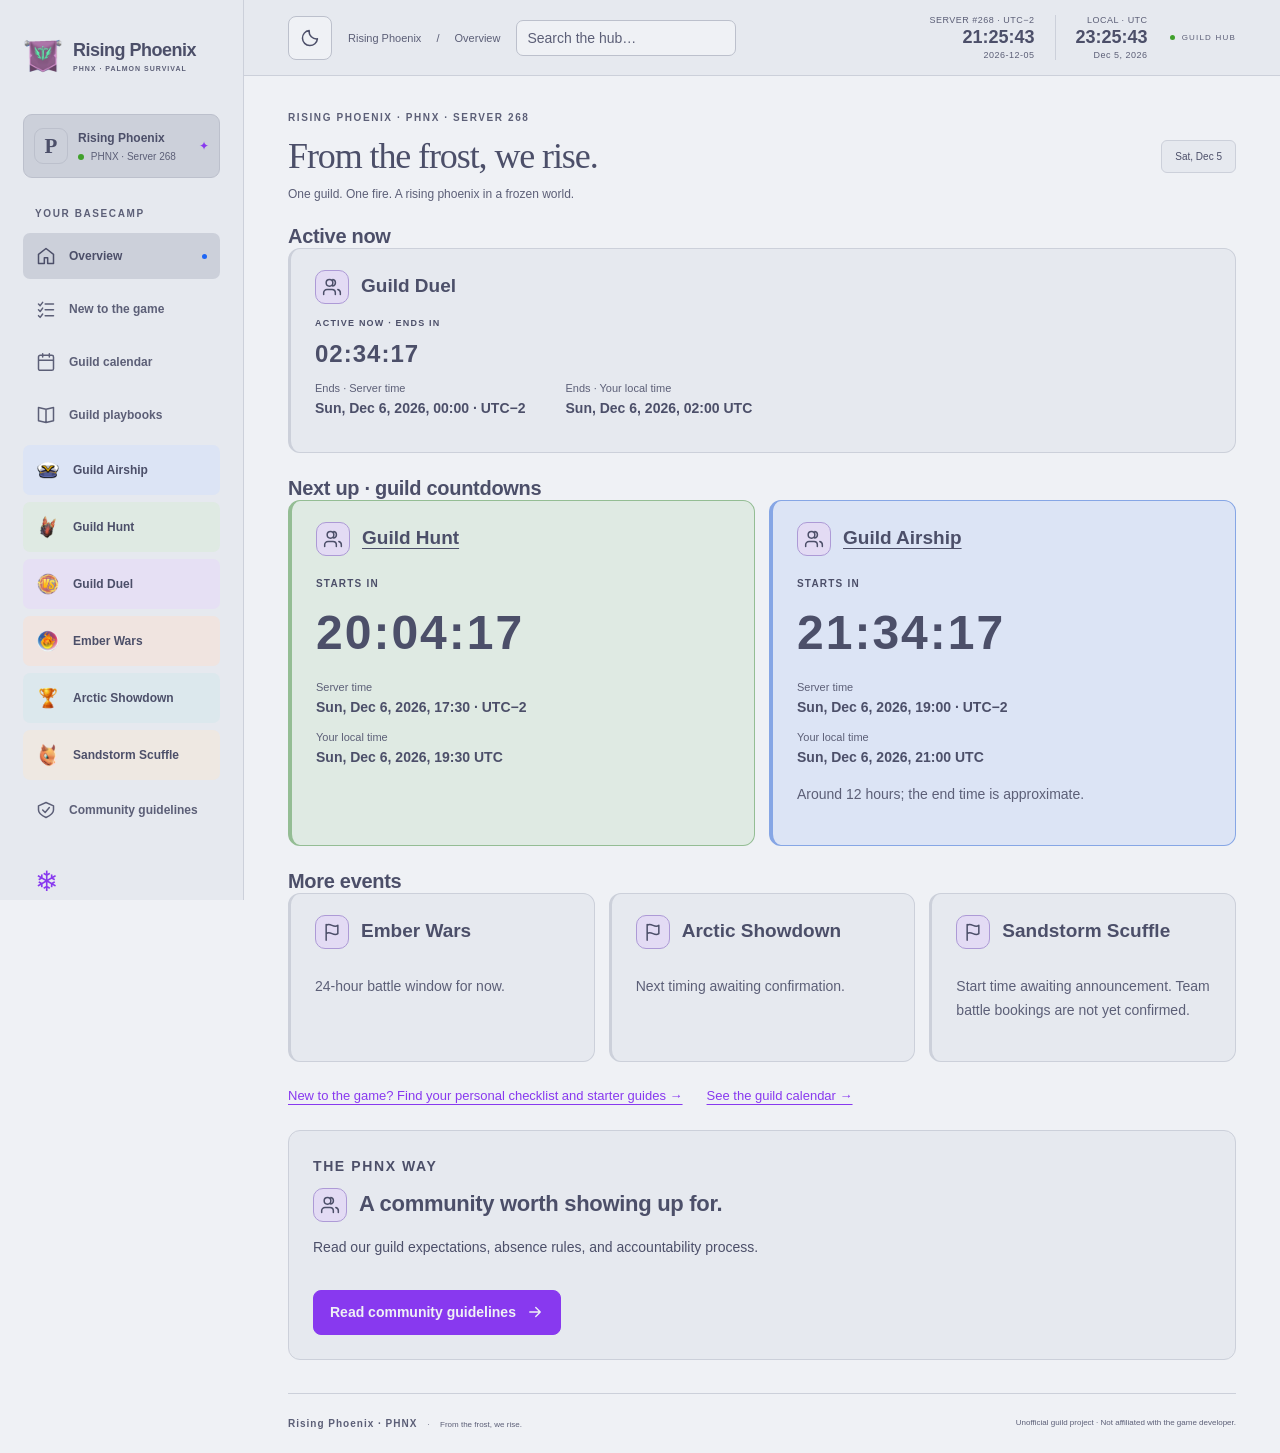
==== commit 5b46d52d: "Support reviewed build-time schedule snapshots" ====
--- a/index.html
+++ b/index.html
@@ -1 +1 @@
-<!doctype html> <html lang="en"> <head> <meta charset="utf-8"> <meta http-equiv="Content-Security-Policy" content="default-src 'self'; style-src 'self'; script-src 'self'; connect-src 'self'; object-src 'none'; base-uri 'none'"> <meta name="referrer" content="strict-origin-when-cross-origin"> <meta name="viewport" content="width=device-width,initial-scale=1"> <meta name="theme-color" content="#eff1f5" media="(prefers-color-scheme: light)"> <meta name="theme-color" content="#1e1e2e" media="(prefers-color-scheme: dark)"> <meta name="description" content="Rising Phoenix (PHNX), server 268. An ember in the ice: guild guides, event schedules, and a place to rise together in Palmon Survival."> <title>Rising Phoenix · PHNX Guild</title> <link rel="icon" type="image/x-icon" href="./assets/branding/favicon.ico?v=cc6185d25eb2697634bf" sizes="16x16 32x32 48x48"> <link rel="stylesheet" href="./styles.css?v=cc6185d25eb2697634bf"> <script type="module" src="./app.js?v=cc6185d25eb2697634bf"></script> </head> <body> <a class="skip-link" href="#main">Skip to content</a> <aside class="sidebar"> <a class="brand" href="#dashboard" aria-label="Rising Phoenix home"><span class="brand-mark" aria-hidden="true"><img src="./assets/results/duel-phnx.webp?v=cc6185d25eb2697634bf" width="40" height="40" alt=""></span><span>Rising Phoenix<small>PHNX · PALMON SURVIVAL</small></span></a> <div class="guild-card"><span class="guild-avatar">P</span><div>Rising Phoenix<small><span class="status-dot"></span> PHNX · Server 268</small></div><span class="guild-star">✦</span></div> <p class="nav-label">YOUR BASECAMP</p> <nav aria-label="Main navigation"> <a href="#dashboard" data-page="dashboard"><span>▦</span> Overview</a> <a href="#new-to-game" data-page="new-to-game"><span>✦</span> New to the game</a> <a href="#seasons" data-page="seasons" data-season-link hidden><span>▤</span> Seasons</a> <a href="#calendar" data-page="calendar"><span>▦</span> Guild calendar</a> <a href="#playbooks" data-page="playbooks"><span>⚑</span> Guild playbooks</a> <a href="#guild-duel" data-page="guild-duel" aria-expanded="false" aria-controls="duel-submenu"><img class="nav-event-icon" src="./assets/events/guild-duel.webp?v=cc6185d25eb2697634bf" width="24" height="24" alt=""> Guild Duel</a> <div id="duel-submenu" class="nav-submenu" role="group" aria-label="Guild Duel pages" hidden> <a href="#guild-duel-players" data-page="guild-duel-players">Players</a> <a href="#guild-duel-officers" data-page="guild-duel-officers">Officers &amp; callers</a> </div> <a href="#ember-wars" data-page="ember-wars"><img class="nav-event-icon" src="./assets/events/ember-wars.webp?v=cc6185d25eb2697634bf" width="24" height="24" alt=""> Ember Wars</a> <a href="#arctic-showdown" data-page="arctic-showdown"><img class="nav-event-icon" src="./assets/events/arctic-showdown.webp?v=cc6185d25eb2697634bf" width="24" height="24" alt=""> Arctic Showdown</a> <a href="#sandstorm-scuffle" data-page="sandstorm-scuffle" aria-expanded="false" aria-controls="sandstorm-submenu"><img class="nav-event-icon" src="./assets/events/sandstorm-scuffle.webp?v=cc6185d25eb2697634bf" width="24" height="24" alt=""> Sandstorm Scuffle</a> <div id="sandstorm-submenu" class="nav-submenu" role="group" aria-label="Sandstorm Scuffle pages" hidden> <a href="#sandstorm-players" data-page="sandstorm-players">Players</a> <a href="#sandstorm-officers" data-page="sandstorm-officers">Officers &amp; callers</a> </div> <a href="#community" data-page="community"><span>◇</span> Community guidelines</a> </nav> <div class="sidebar-bottom"><div class="winter-icon">❄</div><strong>An ember in the ice.</strong><p>Through the frost. Into the fire.<br>We rise together.</p><span class="version">RISING PHOENIX · V0.1</span></div> </aside> <div class="workspace"> <header class="topbar"> <div class="theme-controls" role="group" aria-label="Color theme"> <button id="theme-toggle" type="button" aria-label="Switch to dark mode" title="Switch to dark mode"><svg class="ui-icon" viewBox="0 0 24 24" aria-hidden="true" fill="none" stroke="currentColor" stroke-width="1.8" stroke-linecap="round" stroke-linejoin="round"><path d="M20.9 13A9 9 0 0 1 11 3.1 9 9 0 1 0 20.9 13Z"></path></svg></button> </div> <div class="breadcrumb">Rising Phoenix <span>/</span> <strong id="page-name">Overview</strong></div> <search class="site-search" aria-label="Search the guild hub"> <label for="site-search">Search the guild hub</label> <input id="site-search" type="search" placeholder="Search the hub…" autocomplete="off" aria-describedby="site-search-status" aria-controls="site-search-results"> <div id="site-search-feedback" hidden> <p id="site-search-status" class="small muted" role="status"></p> <ul id="site-search-results" hidden></ul> </div> </search> <div class="topbar-right"><div class="clock-pair"><div class="server-clock" role="group" aria-label="Server 268 time, UTC minus 2" title="Server #268 · fixed UTC−2 · based on your device clock"><span>SERVER #268 · UTC−2</span><time id="server-clock">--:--:--</time><span id="server-clock-date"></span></div><div class="server-clock local-clock" role="group" aria-label="Your local date and time" title="Your device’s local timezone"><span>LOCAL · <span id="local-clock-zone"></span></span><time id="local-clock">--:--:--</time><span id="local-clock-date"></span></div></div><span class="local-badge">GUILD HUB</span></div></header> <main id="main" tabindex="-1"> <div class="page-heading"><div><p class="eyebrow">RISING PHOENIX · PHNX · SERVER 268</p><h1 id="heading">From the frost, we rise.</h1><p id="subheading">One guild. One fire. A rising phoenix in a frozen world.</p></div><div class="date-display" id="today"></div></div> <section id="dashboard-view" class="view" data-layout="overview"> <section class="hero" aria-labelledby="hero-title"><div class="hero-art" aria-hidden="true"><div class="sun"></div><div class="mountain mountain-back"></div><div class="mountain mountain-front"></div><div class="pine pine-one"></div><div class="pine pine-two"></div><div class="pine pine-three"></div><div class="snow-ground"></div></div><div class="hero-content"><span class="hero-pill"><span class="status-dot"></span> PHNX · EMBER WARS</span><h2 id="hero-title">Ember Wars.<br>Rise together.</h2><p><strong><time datetime="2026-11-04T13:30:00-02:00">Wednesday, 4 November · 13:30</time> server time (UTC−2)<span data-local-time="2026-11-04T13:30:00-02:00"> · Enable JavaScript for your local time</span>.</strong><br>Battles every Wednesday and Saturday. Confirm your side and role with Leadership. Use the in-game vote to signal likely participation — not a firm commitment.</p><a class="button light" href="#ember-wars">Get ready for Ember Wars <span>↗</span></a></div><span class="hero-caption">RISING PHOENIX · BRING THE FIRE.</span></section> <div class="landing-updates"> </div> <div class="landing-quick-links"><a class="text-link" href="#new-to-game">New to the game? Find your personal checklist and starter guides ↗</a><a class="text-link" href="#calendar">See the guild calendar ↗</a></div> <section class="ember-callout" aria-labelledby="community-callout-title"><div><p class="eyebrow">THE PHNX WAY</p><h2 id="community-callout-title">A community worth showing up for.</h2><p>Read our guild expectations, absence rules, and accountability process.</p></div><a class="button primary" href="#community">Read community guidelines ↗</a></section> <section id="season-preview" hidden><div class="section-heading"><h2>Get ready for the season.</h2><a class="text-link" href="#seasons">Season preparation ↗</a></div><div id="guide-preview" class="guide-grid"></div></section> </section> <section id="new-to-game-view" class="view" data-layout="detail" hidden aria-labelledby="new-player-title"> <div class="ember-intro"><p class="eyebrow">YOUR FIRST STEPS WITH PHNX</p><h2 id="new-player-title">Find your feet. Build your routine.</h2><p>Start with your personal checklist: today’s guild priorities plus everyday essentials. Progress stays in this browser and resets at server midnight.</p><p><a class="text-link" href="#seasons">Read the season guide ↗</a> · <a class="text-link" href="#playbooks">Browse all event playbooks ↗</a> · <a class="text-link" href="#community">Learn the guild guidelines ↗</a></p></div> <section id="upcoming-beginners" hidden aria-labelledby="upcoming-beginners-title"><div class="section-heading"><h2 id="upcoming-beginners-title">Get ready · events within 48 hours</h2></div><div id="beginner-events" class="ember-grid"></div></section> <section class="priorities-panel"><div class="section-heading"><h2>Today’s priorities <span class="count" id="priority-count">0 / 3</span></h2><span class="muted small">Your personal checklist</span></div><div id="priorities"></div><div class="progress-track"><div id="progress-fill"></div></div><p class="small muted" id="progress-text">Small steps make a big difference.</p></section> </section> <section id="seasons-view" class="view" data-layout="library" hidden aria-labelledby="guides-intro-title"> <div class="ember-intro"><p class="eyebrow">SEASONS · FIELD GUIDE</p><h2 id="guides-intro-title">Know what lies ahead.</h2><p id="season-context">Season guidance and preparation.</p><a class="text-link" href="#playbooks">Looking for event and rally guidance? Browse guild playbooks ↗</a></div> <p id="season-unavailable">No upcoming season start is confirmed here yet.</p> <section id="season-guides" hidden aria-labelledby="guide-library-title"><div class="section-heading"><h2 id="guide-library-title">Season starter checklists</h2></div><div class="guide-toolbar"><label for="guide-search">Find a checklist</label><input type="search" id="guide-search" placeholder="Search season preparation…"></div><div id="guide-list" class="guide-grid"></div><p id="no-guides" hidden>No matching checklists.</p></section> </section> <section id="calendar-view" class="view" data-layout="detail" hidden aria-labelledby="calendar-month-title"> <section class="month-calendar ember-panel" aria-labelledby="calendar-month-title"> <div class="calendar-controls"><div><p class="eyebrow">GUILD EVENTS · SERVER DATES (UTC−2)</p><h2 id="calendar-month-title" aria-live="polite"></h2></div><div class="calendar-actions"><button type="button" id="calendar-prev" aria-label="Previous month">←</button><button type="button" id="calendar-today">Today</button><button type="button" id="calendar-next" aria-label="Next month">→</button></div><label for="calendar-filter">Show events<select id="calendar-filter"><option value="all">All events</option><option value="airship">Airship</option><option value="guild-hunt">Guild Hunt</option><option value="arctic-showdown">Arctic Showdown</option><option value="ember-wars">Ember Wars</option><option value="sandstorm-scuffle">Sandstorm Scuffle</option></select></label></div> <div class="calendar-weekdays" aria-hidden="true"><span>Mon</span><span>Tue</span><span>Wed</span><span>Thu</span><span>Fri</span><span>Sat</span><span>Sun</span></div><div id="calendar-days" class="calendar-days"></div> </section> </section> <section id="playbooks-view" class="view" data-layout="library" hidden aria-labelledby="playbooks-intro-title"><div class="ember-intro"><p class="eyebrow">GUILD PLAYBOOKS · THE PHNX WAY</p><h2 id="playbooks-intro-title">Show up ready. Move as one.</h2><p>No sensitive coordinates or battle plans here. These starter checklists help you prepare; officers set the actual objectives.</p></div> <section aria-labelledby="event-playbooks-title"><div class="section-heading"><h2 id="event-playbooks-title">Event playbooks</h2></div><div class="guide-grid"> <a class="guide-card" data-event="airship" href="#airship"><span class="guide-category">GUILD EVENT <span>↗</span></span><strong>Guild Airship</strong><span class="guide-description">Departure countdown, player preparation and organizer guidance.</span><span class="guide-bottom">OPEN PLAYBOOK</span></a> <a class="guide-card" data-event="guild-hunt" href="#guild-hunt"><span class="guide-category">GUILD EVENT <span>↗</span></span><strong>Guild Hunt</strong><span class="guide-description">Confirmed hunt timing, rally preparation and caller coordination.</span><span class="guide-bottom">OPEN PLAYBOOK</span></a> <a class="guide-card" data-event="ember-wars" href="#ember-wars"><span class="guide-category">CROSS-SERVER EVENT <span>↗</span></span><strong>Ember Wars</strong><span class="guide-description">Battle schedule, King coordination, roles, and preparation for Frost Legion vs. Ember Alliance.</span><span class="guide-bottom">OPEN PLAYBOOK</span></a> <a class="guide-card" data-event="arctic-showdown" href="#arctic-showdown"><span class="guide-category">GUILD EVENT <span>↗</span></span><strong>Arctic Showdown</strong><span class="guide-description">PHNX numbered attacks, target coordination, and preparation.</span><span class="guide-bottom">OPEN PLAYBOOK</span></a> <a class="guide-card" data-event="guild-duel" href="#guild-duel"><span class="guide-category">GUILD EVENT <span>↗</span></span><strong>Guild Duel</strong><span class="guide-description">Daily scoring tasks, resource planning, personal rewards, and Saturday Raid guidance.</span><span class="guide-bottom">OPEN PLAYBOOK</span></a> <a class="guide-card" data-event="sandstorm-scuffle" href="#sandstorm-scuffle"><span class="guide-category">GUILD EVENT <span>↗</span></span><strong>Sandstorm Scuffle</strong><span class="guide-description">Signup, structures, scoring, squad roles, healing, and rewards.</span><span class="guide-bottom">OPEN PLAYBOOK</span></a> </div></section> <section aria-labelledby="team-checklists-title"><div class="section-heading"><h2 id="team-checklists-title">Team preparation checklists</h2></div><div id="playbook-list" class="guide-grid"></div></section> </section> <section id="airship-view" class="view" data-layout="detail" hidden aria-labelledby="airship-title"> <div class="ember-intro"><p class="eyebrow">GUILD AIRSHIP · EVENT HUB</p><h2 id="airship-title">Make the departure. Bring the guild.</h2><p>Airship departures in server and local time.</p><p><a class="text-link" href="#airship-players">Players ↗</a> · <a class="text-link" href="#airship-officers">Officers &amp; callers ↗</a></p></div> <section class="ember-panel airship-panel" aria-labelledby="airship-departure-title"><h3 id="airship-departure-title">Next scheduled Airship</h3><p class="eyebrow">DEPARTURE IN</p><p class="airship-countdown" data-airship-countdown aria-label="Time until next scheduled Airship departure">--:--:--</p><dl class="departure-times"><div><dt>Server time</dt><dd><time data-airship-server>See the recurring schedule below.</time></dd></div><div><dt>Your local time</dt><dd><time data-airship-local>Enable JavaScript to see your local departure time.</time></dd></div></dl></section> <section class="ember-panel"><h3>Weekly schedule</h3><ul><li><strong>Mon / Wed / Fri / Sun:</strong> 19:00 server time.<span data-local-schedule="19:00" data-weekdays="0,1,3,5"> Enable JavaScript for the next occurrence in local time.</span></li><li><strong>Tue / Thu / Sat:</strong> 07:00 server time.<span data-local-schedule="07:00" data-weekdays="2,4,6"> Enable JavaScript for the next occurrence in local time.</span></li></ul><a class="text-link" href="#calendar">See all departures on the calendar ↗</a></section> </section> <section id="airship-players-view" class="view" data-layout="detail" hidden aria-labelledby="airship-player-title"> <div class="ember-intro"><p class="eyebrow">GUILD AIRSHIP · PLAYER GUIDE</p><h2 id="airship-player-title">For players</h2><p>Know the departure time and ask what to prepare.</p><a class="text-link" href="#airship">Event overview ↗</a></div> <div data-beginner-event="airship"></div> </section> <section id="airship-officers-view" class="view" data-layout="detail" hidden aria-labelledby="airship-officer-title"> <div class="ember-intro"><p class="eyebrow">GUILD AIRSHIP · OFFICER PLAYBOOK</p><h2 id="airship-officer-title">For officers &amp; callers</h2><p>Keep the departure and preparation instructions clear.</p><a class="text-link" href="#airship">Event overview ↗</a></div> <details class="ember-panel"><summary>Organizer checklist</summary><p>Publish schedule changes in guild channels, check attendance and tell players what to prepare.</p></details> </section> <section id="guild-hunt-view" class="view" data-layout="detail" hidden aria-labelledby="hunt-title"> <div class="ember-intro"><p class="eyebrow">GUILD HUNT · FLAPPY</p><h2 id="hunt-title">Ready for the rally.</h2><p>Every third day. Prepare your team and follow the rally organizer.</p><p><a class="text-link" href="#guild-hunt-players">Players ↗</a> · <a class="text-link" href="#guild-hunt-officers">Officers &amp; callers ↗</a></p></div> <section class="ember-panel"><h3>Hunt schedule</h3><p>Flappy runs every 3 days, alternating between <strong>22:00</strong> and <strong>17:30 server time (UTC−2)</strong>, starting <time datetime="2026-11-03T22:00:00-02:00">3 November 2026 at 22:00</time><span data-local-time="2026-11-03T22:00:00-02:00"> · Enable JavaScript for your local time</span>.</p><a class="text-link" href="#calendar">See the guild calendar ↗</a></section> </section> <section id="guild-hunt-players-view" class="view" data-layout="detail" hidden aria-labelledby="hunt-player-title"> <div class="ember-intro"><p class="eyebrow">GUILD HUNT · PLAYER GUIDE</p><h2 id="hunt-player-title">For players</h2><p>Prepare your team and follow the rally organizer.</p><a class="text-link" href="#guild-hunt">Event overview ↗</a></div> <div data-beginner-event="guild-hunt"></div> </section> <section id="guild-hunt-officers-view" class="view" data-layout="detail" hidden aria-labelledby="hunt-officer-title"> <div class="ember-intro"><p class="eyebrow">GUILD HUNT · OFFICER PLAYBOOK</p><h2 id="hunt-officer-title">For officers &amp; callers</h2><p>Confirm the hunt time and make rally assignments clear.</p><a class="text-link" href="#guild-hunt">Event overview ↗</a></div> <details class="ember-panel"><summary>Rally coordination</summary><p>Announce the next hunt time, designate the organizer and assign suitable roles to new players. Keep current targets and member assignments in guild channels. Update the published rotation if Leadership changes the schedule.</p></details> </section> <section id="ember-wars-view" class="view" data-layout="detail" hidden aria-labelledby="ember-intro-title"> <div class="ember-intro"><p class="eyebrow">EMBER WARS · 2026 SCHEDULE &amp; NEW PLAYER GUIDE</p><h2 id="ember-intro-title">Work together. Follow calls. Help with the objective.</h2><p>Frost Legion vs. Ember Alliance · S265–S268. Every power level can contribute; PHNX Leadership sets the strategy.</p><p><strong>Wednesday and Saturday at 13:30 server time (UTC−2).</strong> Next listed battle: <time datetime="2026-11-04T13:30:00-02:00">Wednesday, 4 November at 13:30</time><span data-local-time="2026-11-04T13:30:00-02:00"> · Enable JavaScript for your local time</span>. Vote to signal likely participation, not a firm commitment.</p></div> <p><a class="text-link" href="#ember-wars-players">Players ↗</a> · <a class="text-link" href="#ember-wars-officers">Officers &amp; callers ↗</a></p> </section> <section id="ember-wars-players-view" class="view" data-layout="detail" hidden aria-labelledby="ember-player-title"> <div class="ember-intro"><p class="eyebrow">EMBER WARS · PLAYER GUIDE</p><h2 id="ember-player-title">For players</h2><p>Prepare for your assigned role and follow the caller.</p><a class="text-link" href="#ember-wars">Event overview ↗</a></div> <div data-beginner-event="ember-wars"></div> <div class="section-heading"><h2>Preparation and roles</h2></div><div id="ember-sections" class="ember-grid"></div> <details class="ember-panel"><summary>Useful information &amp; community guides</summary><ul id="ember-resources" class="ember-resources"></ul></details> </section> <section id="ember-wars-officers-view" class="view" data-layout="detail" hidden aria-labelledby="ember-officer-title"> <div class="ember-intro"><p class="eyebrow">EMBER WARS · OFFICER PLAYBOOK</p><h2 id="ember-officer-title">For officers &amp; callers</h2><p>King coordination, side selection and posted assignments.</p><a class="text-link" href="#ember-wars">Event overview ↗</a></div> <div class="ember-grid"> <section class="ember-panel"><h3>Weekly coordination</h3><ul><li><strong>Mondays:</strong> King scheduling and side selection for both upcoming battles. November dates: 2, 9, 16, 23.</li><li><strong>Tuesdays:</strong> Attackers declare war, 00:00–24:00 server time. November dates: 3, 10, 17, 24.</li><li><strong>Wednesdays and Saturdays:</strong> Battle begins at 13:30 server time.</li></ul><p>The supplied phase notice lists reinforcements 00:00–13:00 and preparation 13:00–13:30 server time. It does not explicitly identify their day or confirm that both battle days use those windows; check in-game. No Saturday declaration window was supplied.</p></section> <section class="ember-panel"><h3>King responsibilities</h3><ul><li>Review the upcoming battle dates.</li><li>Decide whether to switch sides or follow the system schedule.</li><li>Coordinate with the Kings of the other three servers.</li><li>Communicate final assignments to guild members.</li><li>Ensure everyone knows their attacking or defending role before battle day.</li></ul><p>Monday decisions determine assignments for that week's two battles. Roles alternate with every battle; always confirm your assignment rather than assuming your side or role stays the same.</p></section> <section class="ember-panel"><h3>November 2026 · posted rotation</h3><p><strong>Subject to King-confirmed assignments.</strong> Side switches can change the posted plan; this is not a permanent weekday rule.</p><ul><li><strong>Wed 4, 11, 18, 25:</strong> Frost Legion attacks; Ember Alliance defends.</li><li><strong>Sat 7, 14, 21, 28:</strong> Ember Alliance attacks; Frost Legion defends.</li></ul><p>All battles: 13:30 server time. No server-to-faction mapping is supplied; do not assume PHNX's side from its server number.</p><a class="text-link" href="#calendar">See November on the calendar ↗</a></section> </div> </section> <section id="arctic-showdown-view" class="view" data-layout="detail" hidden aria-labelledby="arctic-title"> <div class="ember-intro"><p class="eyebrow">ARCTIC SHOWDOWN · GUILD PLAYBOOK</p><h2 id="arctic-title">Match your number. Coordinate your next move.</h2><p>A guild event built on communication and planning.</p></div> <p><a class="text-link" href="#arctic-showdown-players">Players ↗</a> · <a class="text-link" href="#arctic-showdown-officers">Officers &amp; callers ↗</a></p> <section class="ember-panel"><h3>November 2026 · practice schedule</h3><p>Rounds 1–7: 2–8 November, one per day. Round of 16: 9 November; quarter-finals: 10 November; semi-finals: 11 November; finals: 12 November. Later rounds depend on qualification.</p><p>Battles start at 10:00 server time (UTC−2).</p><a class="text-link" href="#calendar">View the calendar ↗</a></section> <section class="ember-panel"><h3>Daily phases · server time (UTC−2)</h3><ul><li><strong>00:00–01:00:</strong> Matchmaking.</li><li><strong>01:00–10:00:</strong> Preparation; configure attack and defence lineups.</li><li><strong>10:00–23:00:</strong> Battle.</li><li><strong>23:00–24:00:</strong> Tally.</li></ul></section> </section> <section id="arctic-showdown-players-view" class="view" data-layout="detail" hidden aria-labelledby="arctic-player-title"> <div class="ember-intro"><p class="eyebrow">ARCTIC SHOWDOWN · PLAYER GUIDE</p><h2 id="arctic-player-title">For players</h2><p>Know your position and confirm your target before using an attack.</p><a class="text-link" href="#arctic-showdown">Event overview ↗</a></div> <div data-beginner-event="arctic-showdown"></div> <div class="ember-grid"> <article class="ember-panel"><h3>Attacks and stars</h3><ul><li>You have <strong>2 attacks daily</strong>; VIP 14+ receives one extra attack. The game allows any enemy target, but follow PHNX target assignments.</li><li>All your squads combine into a rally squad against the enemy defending rally squad.</li><li><strong>Win: 3 stars.</strong> On a loss, eliminate <strong>more than 75%</strong> of defending Armigo for 2 stars, or <strong>more than 50%</strong> for 1 star. The thresholds are strictly more than, not at least.</li><li>Regular squads are applied by default and filled with maximum-level Armigo, regardless of Camp supply. Event Armigo losses do not affect your Camp.</li></ul></article> <article class="ember-panel"><h3>Who can take part?</h3><p>All guildmates present at registration can attack, not just the selected defenders. Defenders also set defence lineups for their separate buildings; Guild Guardians only defend.</p><p><strong>Leaving the guild disqualifies you from remaining matches, even if you rejoin.</strong> Members joining during registration need officers to re-register them to participate.</p></article> <article class="ember-panel"><h3>Before using your attacks</h3><ul><li>Be ready during the battle window.</li><li>Confirm your position number and assigned target before attacking.</li><li>Coordinate to avoid taking someone else’s target.</li><li>Share your first result and ask for your next assignment.</li></ul></article> </div> <section class="ember-panel" aria-labelledby="arctic-resources-title"><h2 id="arctic-resources-title">Learn more about Arctic Showdown</h2><p>Official overview and community guides. The S2 guide covers the revamped event.</p><ul class="ember-resources"> <li><a href="https://www.youtube.com/shorts/0n0AAVrkhnk" target="_blank" rel="noopener noreferrer">Explorer’s Guide Book | Arctic Showdown ↗</a><span>Official Palmon Survival short · event overview</span></li> <li><a href="https://www.youtube.com/watch?v=i5OcIQOOgiw" target="_blank" rel="noopener noreferrer">Arctic Showdown S2 Palmon Survival ↗</a><span>Community video · described as updated for a revamped version; may differ from your current event</span></li> <li><a href="https://www.youtube.com/watch?v=2eMBDYehs9c" target="_blank" rel="noopener noreferrer">Palmon Survival Off Season Events Arctic Showdown! ↗</a><span>Community guide and gameplay · may reflect older rules</span></li> </ul></section> </section> <section id="arctic-showdown-officers-view" class="view" data-layout="detail" hidden aria-labelledby="arctic-officer-title"> <div class="ember-intro"><p class="eyebrow">ARCTIC SHOWDOWN · OFFICER PLAYBOOK</p><h2 id="arctic-officer-title">For officers &amp; callers</h2><p>Keep target assignments clear and avoid overlapping attacks.</p><a class="text-link" href="#arctic-showdown">Event overview ↗</a></div> <section class="ember-panel"><h3>Registration and defenders</h3><p>The Guildmaster or R4 officers register 5–30 defenders. Guild Guardians automatically fill the roster to 30 after registration; they cannot attack. Selected defenders need both attack and defence lineups, while other eligible guildmates focus on attacking.</p><p>Check new arrivals during registration and re-register them as needed. Remind everyone that leaving, even temporarily, disqualifies them from remaining matches.</p></section> <section class="ember-panel"><h3>Guild scoring and progression</h3><p>The guild with more stars wins; equal star totals draw. All guildmates on both sides receive rewards based on the outcome.</p><p>Qualifier wins earn points, losses lose points, and draws award the same points to both sides. The top 16 guilds by total qualifier points advance to head-to-head elimination: Round of 16, quarter-finals, semi-finals and finals. Qualifier battle rules also apply in knockouts, and final rankings determine rewards. No knockout draw-resolution rule is supplied here; check in-game rather than inventing a tie-break.</p></section> <details id="attack-guidance" class="ember-panel"><summary>PHNX numbered-attack guidance</summary><p>Confirm the current roster and position numbers before sharing assignments. These guild instructions are undated and may change.</p><ul><li>First attacks match position numbers: position #1 attacks #1.</li><li>Reserve weaker side targets for their intended players.</li><li>Give explicit follow-up assignments when a target is occupied or an attack is complete; do not let players automatically move to the next number.</li></ul><p>This is PHNX Arctic Showdown guidance, not a universal game rule or Ember Wars instruction. Keep target/member details in guild channels, not on this public site.</p></details> </section> <section id="guild-duel-view" class="view" data-layout="detail" hidden aria-labelledby="duel-title"> <div class="ember-intro"><p class="eyebrow">GUILD DUEL · PHNX RESULTS</p><h2 id="duel-title">Six days. One guild.</h2><p>A home for our Guild Duel results. No final results have been added yet; the older matchup below is an unfinished snapshot, not a victory claim.</p><p><a class="text-link" href="#guild-duel-players">Player guide ↗</a> · <a class="text-link" href="#guild-duel-officers">Officers &amp; callers ↗</a></p></div> <section class="ember-panel duel-snapshot" aria-labelledby="duel-snapshot-title"><h2 id="duel-snapshot-title">Previous matchup · Rising Phoenix vs Nightwatchers</h2><p class="eyebrow">ARCHIVED SCORE · NOT LIVE · DATE UNKNOWN</p><div class="duel-matchup"><div><img src="./assets/results/duel-phnx.webp?v=cc6185d25eb2697634bf" width="112" height="100" alt=""><h3>#268 [PHNX] Rising Phoenix</h3><p><strong>264,650,690</strong> Guild Points</p><p>46% recorded share</p></div><img class="duel-versus" src="./assets/events/guild-duel.webp?v=cc6185d25eb2697634bf" width="96" height="100" alt=""><div><img src="./assets/results/nightwatchers.webp?v=cc6185d25eb2697634bf" width="112" height="100" alt=""><h3>#266 [TNW] Nightwatchers</h3><p><strong>309,782,498</strong> Guild Points</p><p>54% recorded share</p></div></div><p><strong>Recorded Weekly Points: 0:0.</strong> This is an undated, in-progress record, not a final result or a live score. Check the active Duel for the current opponent and points.</p></section> </section> <section id="guild-duel-players-view" class="view" data-layout="detail" hidden aria-labelledby="duel-player-title"> <div class="ember-intro"><p class="eyebrow">GUILD DUEL · PLAYER GUIDE</p><h2 id="duel-player-title">For players</h2><p>One opposing guild, six themed days from Monday to Saturday. Your personal points also add to the guild total. Save for the right day and score together.</p><p><a class="text-link" href="#guild-duel">Guild Duel results ↗</a></p></div> <div data-beginner-event="guild-duel"></div> <div class="section-heading"><h2 id="duel-days-title">What scores each day</h2></div> <p class="small muted">Open a day for its tasks. Magic Bean acquisition scores every day; UR airships and Legendary Treasure Hunt quests score Tuesday and Saturday. These personal UR tasks are not the guild Airship departure.</p> <div id="duel-days" class="ember-grid" aria-labelledby="duel-days-title"></div> <noscript><p>Enable JavaScript to view the weekly task guide, or check the active task list in Guild &gt; Guild Duel.</p></noscript> <div class="ember-grid"> <details class="ember-panel"><summary>Personal chests, rank &amp; spending wisely</summary><ul><li><strong>Green chest:</strong> 660,000 daily points.</li><li><strong>Blue chest:</strong> 1,000,000 daily points.</li><li><strong>Purple chest:</strong> 2,300,000 daily points.</li></ul><p>You do not need to max every day. Even a smaller contribution helps the guild.</p><p>Personal points unlock chests and rank you against guildmates; rank rewards pay daily. In <strong>Guild &gt; Guild Duel</strong>, look for personal rank and chests on the left and guild-vs-guild score at the top.</p><p>Only matching tasks score: eggs are a Thursday resource, not a Monday task. Palmon XP scores Monday and Thursday. Flexible tasks can fill a shortfall, but do not buy resources just to chase a chest.</p></details> <details class="ember-panel"><summary>Saturday safety &amp; Raid travel</summary><p><strong>Shield up or be online.</strong> If absent, arrange protection before the Raid starts. Check shield duration and which actions break it; do not assume an attack or reinforcement leaves protection intact.</p><ul><li>Do not leave troops idle in an unshielded camp. The supplied guide suggests a shielded camp or gathering far away; distance is not guaranteed protection.</li><li>Check hospital capacity before fighting; it does not guarantee that all losses are healable.</li><li>Report enemy marches immediately. Reinforce guildmates only in coordination with officers and after checking protection rules.</li></ul><p>While a Guild Raid is active, members can travel to the opposing guild’s location to fight, and enemies can visit ours. <strong>This cross-server Camp relocation does not require a Camp Mover (Targeted).</strong> This applies to Raid travel, not every teleport. Confirm the active option and current costs before moving; troops and resources can be lost.</p><p>Raid start times are not listed here. Get current targets and coordinates from Leadership, not the public website.</p></details> <details class="ember-panel"><summary>Guild changes &amp; questions</summary><p><strong>Do not switch guilds mid-duel without checking with Leadership.</strong> The supplied guide conflicts: it says further points will not count after a switch, but also says points earned after joining count for the new guild. Current eligibility and ranking rules are unresolved; do not rely on either claim. Prior points are not promised to transfer.</p><p>Joined mid-week? Ask an R4 / R5 and check your active event eligibility before spending saved resources.</p></details> <details class="ember-panel"><summary>Other guild reminders</summary><ul> <li>Vote in-game for your preferred Sandstorm Scuffle time.</li> <li>Donate to guild tech.</li> </ul><p>From Dexter07’s Day 1 bulletin, <time datetime="2026-11-02T03:55">2 November 2026, 03:55</time>. This website does not submit votes, donations, or game actions.</p><a class="text-link" href="#sandstorm-players">Sandstorm Scuffle signup and event details ↗</a></details> </div> <div class="ember-grid"> <details class="ember-panel"><summary id="duel-themes-title">How the Duel is won · scoring caveat</summary><p>The higher guild score wins the day. Day wins award victory points; the higher weekly victory-point total wins the Duel. The supplied guide describes a consolation prize for the losing guild and a better chest for the winner.</p><p><strong>Victory-point values need checking:</strong> the weekly guide says one per day, but the recorded game screen shows Day 1 = 1 and Days 2–4 = 2 each. Do not assume equal daily weights or invent values for Days 5–6. Check the active rules for values and tie-breaks.</p><div class="results-scroll" tabindex="0" role="region" aria-label="Guild Duel daily themes"><table class="duel-themes"><caption>Recorded themes and day-level Victory Points</caption><thead><tr><th scope="col">Day</th><th scope="col">Theme</th><th scope="col">Victory Points</th></tr></thead><tbody><tr><th scope="row">Day 1</th><td>Complete Intel Quests</td><td>1</td></tr><tr><th scope="row">Day 2</th><td>Build Up Your Camp</td><td>2</td></tr><tr><th scope="row">Day 3</th><td>Research Techs</td><td>2</td></tr><tr><th scope="row">Day 4</th><td>Upgrade Palmon</td><td>2</td></tr></tbody></table></div><p>Personal Duel Points and day-level Victory Points are different counters.</p></details> <details class="ember-panel"><summary>Reset &amp; timing</summary><p>Daily themes reset at <strong>00:00 server time</strong>. Exact Raid start times and mount-reset intervals are not confirmed.</p></details> </div> <details class="ember-panel"><summary id="mount-feed-title">Optional mount-feed technique · verify before using</summary><p>The bulletin “The Mount Feed Hack” by [PHNX] 1891 says mount feed can earn points even without mount shoes. It describes this sequence:</p><ol> <li><strong>Check reset availability first.</strong> The bulletin recommends resetting the mount to its initial values, but a free-reset interval is not confirmed. Verify the reset cost, cooldown, refund behavior, and current scoring before proceeding.</li> <li><strong>For a feed-only power-up:</strong> untick the “use refund items” checkbox to use new feed. The bulletin says this earns points.</li> <li><strong>When shoes and feed are required:</strong> tick “use refund items” back on. The bulletin says the refunded-item power-ups do not earn points.</li> </ol><p><strong>Reported pattern:</strong> 4 power-ups with new feed (points), then 5 power-ups using refund items (no points).</p><p>Check the score change and item requirements before repeating.</p><p class="small muted">Guild tip: “The Mount Feed Hack” by [PHNX] 1891, <time datetime="2026-11-02T12:44">2 November 2026, 12:44</time>.</p></details> </section> <section id="guild-duel-officers-view" class="view" data-layout="detail" hidden aria-labelledby="duel-officer-title"> <div class="ember-intro"><p class="eyebrow">GUILD DUEL · OFFICER PLAYBOOK</p><h2 id="duel-officer-title">For officers &amp; callers</h2><p>Saturday raid coordination, defence coverage and weekly priorities. Players follow the current officer calls.</p><p><a class="text-link" href="#guild-duel">Guild Duel results ↗</a> · <a class="text-link" href="#guild-duel-players">Player guide ↗</a></p></div> <div class="ember-grid"> <details class="ember-panel"><summary>Coordinate Saturday attacks</summary><p>Gather the group before travelling. Call targets in guild chat, concentrate marches and use rallies against strong targets rather than scattered solo attacks.</p><p>Confirm the active Raid window, opponent and travel option. Keep assignments, member details and sensitive coordinates in guild channels, not on this public site.</p><p>If enabled for your guild, use PaliLedge’s <code>/queue</code> and dashboard to coordinate. This website has no PaliLedge integration or raid queue.</p></details> <details class="ember-panel"><summary>Defence coverage &amp; weekly priorities</summary><p>Arrange protection for absent players, hospital checks and coordinated reinforcements. Assign someone to watch and report enemy marches so defenders can respond together.</p><p>Check current daily victory-point weights before planning big resource pushes. Good defence can deny enemy Raid points; do not promise it alone will win the day.</p></details> </div> </section> <section id="sandstorm-scuffle-view" class="view" data-layout="detail" hidden aria-labelledby="sandstorm-title"> <div class="ember-intro"><p class="eyebrow">SANDSTORM SCUFFLE · PHNX RESULTS</p><h2 id="sandstorm-title">Our guild. Our battles.</h2><p>The latest recorded Sandstorm results, newest first. Take a look at what PHNX has achieved.</p><p><a class="text-link" href="#sandstorm-players">Player guide ↗</a> · <a class="text-link" href="#sandstorm-officers">Officers &amp; callers ↗</a></p></div> <section class="ember-panel sandstorm-history" aria-labelledby="sandstorm-history-title"><h2 id="sandstorm-history-title">Latest results · October 2026</h2><p>Eight recorded matches. All match times are server times (UTC−2). These are past results, not upcoming bookings.</p><div class="results-scroll" tabindex="0" role="region" aria-label="Sandstorm Scuffle PHNX match history"><table class="results-table"><caption>Sandstorm Scuffle · October 2026 results · server time (UTC−2)</caption><thead><tr><th scope="col">Recorded date/time</th><th scope="col">PHNX squad</th><th scope="col">PHNX score</th><th scope="col">Opponent score</th><th scope="col">Result</th></tr></thead><tbody> <tr><th scope="row">2026-10-30 18:00</th><td>B</td><td>243,410</td><td>112,190</td><td>Win</td></tr> <tr><th scope="row">2026-10-30 09:00</th><td>A</td><td>115,080</td><td>285,220</td><td>Loss</td></tr> <tr><th scope="row">2026-10-23 18:00</th><td>B</td><td>163,680</td><td>164,870</td><td>Loss</td></tr> <tr><th scope="row">2026-10-23 09:00</th><td>A</td><td>276,410</td><td>3,280</td><td>Win</td></tr> <tr><th scope="row">2026-10-16 18:00</th><td>A</td><td>230,230</td><td>92,280</td><td>Win</td></tr> <tr><th scope="row">2026-10-16 09:00</th><td>B</td><td>85,280</td><td>303,670</td><td>Loss</td></tr> <tr><th scope="row">2026-10-09 18:00</th><td>B</td><td>51,440</td><td>288,790</td><td>Loss</td></tr> <tr><th scope="row">2026-10-09 09:00</th><td>A</td><td>256,020</td><td>25,280</td><td>Win</td></tr> </tbody></table></div><p class="small muted">PHNX match records only. This archive does not establish a future event schedule.</p></section> </section> <section id="sandstorm-players-view" class="view" data-layout="detail" hidden aria-labelledby="sandstorm-player-title"> <div class="ember-intro"><p class="eyebrow">SANDSTORM SCUFFLE · PLAYER GUIDE</p><h2 id="sandstorm-player-title">For players</h2><p>Every Friday · 40-minute match. Hold structures to score; the higher guild total wins. Start with the checklist, then open any details you need.</p><p><a class="text-link" href="#sandstorm-scuffle">Latest PHNX results ↗</a></p></div> <div data-beginner-event="sandstorm-scuffle"></div> <div class="ember-grid"> <details class="ember-panel"><summary>Signup, slots &amp; attendance</summary><p><strong>Registration opens Thursday, 5 November 2026 at 00:00:00 server time (UTC−2)</strong><span data-local-time="2026-11-05T00:00:00-02:00"> · Enable JavaScript for your local time</span> and lasts <strong>1 day</strong>, ending Friday at 00:00:00 server. The rule is Thursday of the battle week, not a confirmed weekly recurrence.</p><p><strong>Signup unlocks when votes reach 10.</strong> Only the guildmaster or R4 officers can register. Select 30 starters with Camp level 15+ and choose a battle slot. Check the event’s current registration status. This website does not submit votes or signups.</p><p>Available slots: <strong>09:00, 18:00 and 23:00 server time</strong>. Up to 30 players per team can deploy at once. You can play on only one team.</p><p><strong>Skirmish Squad A</strong> and <strong>Skirmish Squad B</strong> have separate rosters and schedules. Squad A registration is final; Squad B can be cancelled. Voting is availability, not a final assignment.</p><p class="small muted">Available slots are not confirmed PHNX bookings. Recorded event window: <time datetime="2026-11-05">5 November</time>–<time datetime="2026-11-07">7 November 2026</time>, including registration/event dates, not three battle days. Individual battle times are not confirmed here. All displayed game times, including past results, are server times (UTC−2).</p><a class="text-link" href="#calendar">View the guild calendar ↗</a></details> <details class="ember-panel"><summary>First match? Capturing &amp; travel</summary><p><strong>Prep · 3 minutes:</strong> enter during minutes 0–3 to bring your deployment points into the match as Guild and Personal Points. Place guild pins and find your caller; no dispatching yet. Late entrants receive no deployment points.</p><ul><li><strong>3 minutes:</strong> Solar Vaults open. <strong>8 minutes:</strong> War Altars. <strong>11 minutes:</strong> Healing Oases. <strong>15 minutes:</strong> the central Miracle Temple.</li><li>Send a squad to a structure: empty means capture; defended means a fight.</li><li>A <strong>garrison</strong> is a squad stationed inside to defend and score. Garrisoning is playing, even without a fight.</li><li>Only one PvP-ready squad? That is enough. Weak extra squads can get wiped quickly.</li><li>Squads return to camp before redeploying; travel takes minutes. Sandstorm-only march speedups help.</li><li>Neutral buildings have a <strong>1-minute resistance phase</strong> before full occupation. Already occupied buildings have no resistance phase. Full occupation triggers a <strong>1-minute ceasefire</strong>, preventing attacks.</li><li>Protect camps carrying deployment points: defeating one awards those points to the attacker.</li><li>Squeakbandits spawn in the four corners every <strong>2 minutes</strong> after an unspecified initial delay. Defend buildings: bandit occupation turns them neutral, requiring recapture.</li></ul></details> <details class="ember-panel"><summary>Personal points &amp; rewards</summary><p>Earn personal points by attacking structures, garrisoning (occupation points), and attacking enemy camps. Ask your caller for a scoring assignment instead of leaving your post.</p><p>The battle overview shows team score and allied ranking. A number above a camp is the points it carries; beat it to take them. Your camp can be hit too.</p><ul><li><strong>Participants:</strong> Prestige, Golden Leaves, Evolution Energy choice chests and speedups.</li><li><strong>Winning players:</strong> extra Prestige, Dreamium V, speedups and resources.</li><li><strong>Winning guild, all members:</strong> extra Palmon eggs, Golden Leaves, Dreamium V, speedups and resources.</li></ul><p>Current reward tiers and eligibility are shown in the event tab.</p></details> <details class="ember-panel"><summary>Squad wiped? Healing &amp; getting back in</summary><p><strong>Armigo do not die in Sandstorm.</strong> They go to the event hospital, which has unlimited capacity. Injured units recover automatically when you leave the battlefield. Medical Aid allows up to <strong>500 assists per match</strong>.</p><p>Check the healing item type before confirming, then ask your caller where to go. You earn event speedups by playing.</p><p>If you are unsure what a call means, ask in guild chat, Discord or voice before committing to a march. Report enemy marches and unusually strong players when you see them.</p></details> </div> </section> <section id="sandstorm-officers-view" class="view" data-layout="detail" hidden aria-labelledby="sandstorm-officer-title"> <div class="ember-intro"><p class="eyebrow">SANDSTORM SCUFFLE · OFFICER PLAYBOOK</p><h2 id="sandstorm-officer-title">For officers &amp; callers</h2><p>Roster planning, structure priorities and scoring reference. Players can follow their assigned caller without reading these notes.</p><p><a class="text-link" href="#sandstorm-scuffle">Latest PHNX results ↗</a> · <a class="text-link" href="#sandstorm-players">Player guide ↗</a></p></div> <div class="ember-grid"> <details class="ember-panel"><summary>Roster, roles &amp; opening plan</summary><p>Fill the roster, appoint one caller per squad and arrange backups for absences.</p><ol><li><strong>Lanes · mid accounts:</strong> take our two Solar Vaults as prep ends, then support.</li><li><strong>Strike · top accounts:</strong> our War Altar first, then the Miracle Temple.</li><li><strong>Garrison · lower accounts:</strong> backfill structures Strike leaves. A Vault pays the same regardless of who holds it.</li></ol><p><strong>Backfill before moving:</strong> confirm replacement coverage. Then hold, contest the Temple and punish empty or thin enemy structures. Camps carrying points are secondary targets after objectives are covered.</p><p>If an enemy whale can solo a building, track their squads and take the rest of the map instead of feeding that fight.</p></details> <section class="ember-panel sandstorm-buildings" aria-labelledby="sandstorm-buildings-title"><h3 id="sandstorm-buildings-title">Structures, buffs &amp; confirmed unlocks</h3><p>Current 40-minute rules. Unlock times are minutes elapsed from battle start. First occupation and ongoing income below are <strong>Guild / Personal Points</strong>.</p><div class="sandstorm-building"><img src="./assets/events/sandstorm-solar-vault.webp?v=cc6185d25eb2697634bf" width="160" height="160" alt="" loading="lazy"><div><h4>Solar Vault · 3 minutes</h4><p>4 per map. First occupation: <strong>5,000 / 5,000</strong>. Ongoing: <strong>10 / 2 per second</strong>.</p></div></div><div class="sandstorm-building"><img src="./assets/events/sandstorm-war-altar.webp?v=cc6185d25eb2697634bf" width="160" height="160" alt="" loading="lazy"><div><h4>War Altar · 8 minutes</h4><p>2 per map. First occupation: <strong>8,000 / 8,000</strong>. Ongoing: <strong>5 / 1 per second</strong>. Guild bonus: <strong>+10% Palmon ATK, DEF and HP</strong>.</p></div></div><div class="sandstorm-building"><img src="./assets/events/sandstorm-healing-oasis.webp?v=cc6185d25eb2697634bf" width="160" height="160" alt="" loading="lazy"><div><h4>Healing Oasis · 11 minutes</h4><p>2 per map. First occupation: <strong>8,000 / 8,000</strong>. Ongoing: <strong>5 / 1 per second</strong>. Guild bonus: <strong>+25% Armigo healing speed</strong>.</p></div></div><div class="sandstorm-building"><img src="./assets/events/sandstorm-miracle-temple.webp?v=cc6185d25eb2697634bf" width="160" height="160" alt="" loading="lazy"><div><h4>Miracle Temple · 15 minutes</h4><p>1 at the map center. First occupation: <strong>10,000 / 10,000</strong>. Ongoing: <strong>50 / 10 per second</strong>.</p></div></div><p><strong>Suggested priority:</strong> Miracle Temple → War Altar → our Solar Vaults → Healing Oasis. Keep our Altar for its combat buff; take an Oasis when free or healing is needed, not at the expense of the Temple.</p></section> <details class="ember-panel"><summary>Scoring &amp; protecting points</summary><p>First occupation and continued holding earn Guild and Personal Points. The higher Guild Points total wins after 40 minutes.</p><p>Continuous Guild Points are protected during ceasefire. Outside ceasefire, <strong>40%</strong> are unprotected and stored on the building. When it is captured, those unprotected points drop around it. Squads can collect them; all collected points are protected. Assign collection as well as defense.</p><p>Matchmaking considers total historical participant power and past squad performance. Squads A/B match independently by their own power but share a pool: A can face A or B. Current power alone does not determine the opponent.</p><p>Confirm attendance before finalizing Squad A, which cannot be cancelled. Squad B can be cancelled if activity does not support a second roster.</p></details> </div> </section> <section id="community-view" class="view" data-layout="detail" hidden aria-labelledby="community-intro-title"> <div class="ember-intro"><p class="eyebrow">PHNX · COMMUNITY GUIDELINES</p><h2 id="community-intro-title">Let’s build the best community together!</h2><p>PHNX guild PMail “Community guidelines”, issued <time datetime="2026-11-02T07:27">2 November 2026, 07:27</time>.</p></div> <div class="ember-grid"> <article class="ember-panel"><h3>Guild expectations</h3><ul> <li><strong>Inclusivity:</strong> Zero tolerance for racism, homophobia, ableism, personal attacks, or toxicity.</li> <li><strong>Disagreements:</strong> Resolve conflicts via calm dialogue. If that fails, contact Leadership immediately.</li> <li><strong>NAP violations:</strong> Report to Leadership. NAP violations are now tracked and repeated offences punished. We need reports to enforce this.</li> <li><strong>Communication:</strong> Read all PMails, DMs, and bulletins from Leadership. Attend events you signed up for.</li> </ul></article> <article class="ember-panel"><h3>Activity rules</h3><ul> <li><strong>Absences:</strong> Report inactivity over 2 days to Leadership with a return date to get “Immunities” status.</li> <li><strong>No notice:</strong> Day 2 unannounced absence = demotion to R2. Day 3 = demotion to R1 (risk of being kicked if there is a recruitment queue).</li> </ul></article> </div> <section class="ember-panel" aria-labelledby="accountability-title"><h2 id="accountability-title">The accountability process</h2><p>If rules are broken, we use a firm 4-step system:</p><ol> <li><strong>Review:</strong> Leadership asks you to re-read this text and confirm you understand it.</li> <li><strong>Formal warning:</strong> A strict, documented warning regarding the behavior.</li> <li><strong>R1 demotion:</strong> Moved to R1. Here you risk immediate kick if we have a player queue.</li> <li><strong>Removal:</strong> Permanent removal from PHNX.</li> </ol></section> <section id="server-rules" aria-labelledby="server-rules-title"> <div class="ember-intro"><p class="eyebrow">REALM POLICY · SERVER #268</p><h2 id="server-rules-title">Server rules — #268</h2><p>Realm PMail “Server rules for all of #268” by [AVAL] Lord.Vader, issued <time datetime="2026-10-29T14:22">29 October 2026, 14:22</time>.</p><p>Our goal is to maintain cooperation, prevent internal conflict, and keep #268 united against other servers. These server-wide rules are separate from PHNX’s guild accountability process above.</p></div> <div class="ember-grid"> <article class="ember-panel"><h3>1. No attacks on #268 players or guilds</h3><p>No attacks on camps, guild buildings, or property for kills (unless guildless), resources, retaliation, or personal disputes unless permitted by event rules, player agreements, or server agreements.</p></article> <article class="ember-panel"><h3>2. Airships &amp; Dojos</h3><p>Do not compete against #268 players in Airships or Dojos.</p></article> <article class="ember-panel"><h3>3. No retaliation</h3><p>Do not retaliate against rule breakers. Screenshot the incident and report it to your R4/R5. Let guild leadership resolve disputes diplomatically.</p></article> <article class="ember-panel"><h3>4. Evidence &amp; reporting</h3><p>Provide screenshots or battle reports, player name, guild, incident time, and a brief explanation whenever possible.</p></article> <article class="ember-panel"><h3>5. Violations &amp; consequences</h3><ul><li><strong>Minor/first offense:</strong> Warning and resolution between guild leaders.</li><li><strong>Repeated offenses:</strong> Escalation between R5s.</li><li><strong>Serious/deliberate offenses:</strong> Removal from the guild. Other guilds should not recruit the player until the issue is resolved. This may also lead to an attack on the camp.</li></ul><p>Accidental mistakes will be considered, but deliberate or repeated violations will not be tolerated.</p></article> <article class="ember-panel"><h3>6. Leadership responsibility</h3><p>R4s and R5s must communicate these rules, enforce them, and promptly address violations.</p></article> </div> <p><strong>Work together, resolve disputes through leadership, and keep #268 united against external competition.</strong></p> </section> </section> <footer><span><strong>Rising Phoenix · PHNX</strong> <span class="footer-dot">·</span> From the frost, we rise.</span><span>Unofficial guild project · Not affiliated with the game developer.</span></footer> </main> </div> <dialog id="guide-dialog" aria-labelledby="dialog-title"><div class="dialog-top"><span class="eyebrow">FIELD NOTES</span><button id="close-dialog" class="icon-button" aria-label="Close checklist">✕</button></div><h2 id="dialog-title"></h2><p id="dialog-description"></p><ol id="dialog-steps"></ol><button class="button primary" id="done-dialog">Got it</button></dialog> <div id="toast" role="status" aria-live="polite"></div> </body> </html>
+<!doctype html> <html lang="en"> <head> <meta charset="utf-8"> <meta http-equiv="Content-Security-Policy" content="default-src 'self'; style-src 'self'; script-src 'self'; connect-src 'self'; object-src 'none'; base-uri 'none'"> <meta name="referrer" content="strict-origin-when-cross-origin"> <meta name="viewport" content="width=device-width,initial-scale=1"> <meta name="theme-color" content="#eff1f5" media="(prefers-color-scheme: light)"> <meta name="theme-color" content="#1e1e2e" media="(prefers-color-scheme: dark)"> <meta name="description" content="Rising Phoenix (PHNX), server 268. An ember in the ice: guild guides, event schedules, and a place to rise together in Palmon Survival."> <title>Rising Phoenix · PHNX Guild</title> <link rel="icon" type="image/x-icon" href="./assets/branding/favicon.ico?v=584fc14ce64026519904" sizes="16x16 32x32 48x48"> <link rel="stylesheet" href="./styles.css?v=584fc14ce64026519904"> <script type="module" src="./app.js?v=584fc14ce64026519904"></script> </head> <body> <a class="skip-link" href="#main">Skip to content</a> <aside class="sidebar"> <a class="brand" href="#dashboard" aria-label="Rising Phoenix home"><span class="brand-mark" aria-hidden="true"><img src="./assets/results/duel-phnx.webp?v=584fc14ce64026519904" width="40" height="40" alt=""></span><span>Rising Phoenix<small>PHNX · PALMON SURVIVAL</small></span></a> <div class="guild-card"><span class="guild-avatar">P</span><div>Rising Phoenix<small><span class="status-dot"></span> PHNX · Server 268</small></div><span class="guild-star">✦</span></div> <p class="nav-label">YOUR BASECAMP</p> <nav aria-label="Main navigation"> <a href="#dashboard" data-page="dashboard"><span>▦</span> Overview</a> <a href="#new-to-game" data-page="new-to-game"><span>✦</span> New to the game</a> <a href="#seasons" data-page="seasons" data-season-link hidden><span>▤</span> Seasons</a> <a href="#calendar" data-page="calendar"><span>▦</span> Guild calendar</a> <a href="#playbooks" data-page="playbooks"><span>⚑</span> Guild playbooks</a> <a href="#guild-duel" data-page="guild-duel" aria-expanded="false" aria-controls="duel-submenu"><img class="nav-event-icon" src="./assets/events/guild-duel.webp?v=584fc14ce64026519904" width="24" height="24" alt=""> Guild Duel</a> <div id="duel-submenu" class="nav-submenu" role="group" aria-label="Guild Duel pages" hidden> <a href="#guild-duel-players" data-page="guild-duel-players">Players</a> <a href="#guild-duel-officers" data-page="guild-duel-officers">Officers &amp; callers</a> </div> <a href="#ember-wars" data-page="ember-wars"><img class="nav-event-icon" src="./assets/events/ember-wars.webp?v=584fc14ce64026519904" width="24" height="24" alt=""> Ember Wars</a> <a href="#arctic-showdown" data-page="arctic-showdown"><img class="nav-event-icon" src="./assets/events/arctic-showdown.webp?v=584fc14ce64026519904" width="24" height="24" alt=""> Arctic Showdown</a> <a href="#sandstorm-scuffle" data-page="sandstorm-scuffle" aria-expanded="false" aria-controls="sandstorm-submenu"><img class="nav-event-icon" src="./assets/events/sandstorm-scuffle.webp?v=584fc14ce64026519904" width="24" height="24" alt=""> Sandstorm Scuffle</a> <div id="sandstorm-submenu" class="nav-submenu" role="group" aria-label="Sandstorm Scuffle pages" hidden> <a href="#sandstorm-players" data-page="sandstorm-players">Players</a> <a href="#sandstorm-officers" data-page="sandstorm-officers">Officers &amp; callers</a> </div> <a href="#community" data-page="community"><span>◇</span> Community guidelines</a> </nav> <div class="sidebar-bottom"><div class="winter-icon">❄</div><strong>An ember in the ice.</strong><p>Through the frost. Into the fire.<br>We rise together.</p><span class="version">RISING PHOENIX · V0.1</span></div> </aside> <div class="workspace"> <header class="topbar"> <div class="theme-controls" role="group" aria-label="Color theme"> <button id="theme-toggle" type="button" aria-label="Switch to dark mode" title="Switch to dark mode"><svg class="ui-icon" viewBox="0 0 24 24" aria-hidden="true" fill="none" stroke="currentColor" stroke-width="1.8" stroke-linecap="round" stroke-linejoin="round"><path d="M20.9 13A9 9 0 0 1 11 3.1 9 9 0 1 0 20.9 13Z"></path></svg></button> </div> <div class="breadcrumb">Rising Phoenix <span>/</span> <strong id="page-name">Overview</strong></div> <search class="site-search" aria-label="Search the guild hub"> <label for="site-search">Search the guild hub</label> <input id="site-search" type="search" placeholder="Search the hub…" autocomplete="off" aria-describedby="site-search-status" aria-controls="site-search-results"> <div id="site-search-feedback" hidden> <p id="site-search-status" class="small muted" role="status"></p> <ul id="site-search-results" hidden></ul> </div> </search> <div class="topbar-right"><div class="clock-pair"><div class="server-clock" role="group" aria-label="Server 268 time, UTC minus 2" title="Server #268 · fixed UTC−2 · based on your device clock"><span>SERVER #268 · UTC−2</span><time id="server-clock">--:--:--</time><span id="server-clock-date"></span></div><div class="server-clock local-clock" role="group" aria-label="Your local date and time" title="Your device’s local timezone"><span>LOCAL · <span id="local-clock-zone"></span></span><time id="local-clock">--:--:--</time><span id="local-clock-date"></span></div></div><span class="local-badge">GUILD HUB</span></div></header> <main id="main" tabindex="-1"> <div class="page-heading"><div><p class="eyebrow">RISING PHOENIX · PHNX · SERVER 268</p><h1 id="heading">From the frost, we rise.</h1><p id="subheading">One guild. One fire. A rising phoenix in a frozen world.</p></div><div class="date-display" id="today"></div></div> <section id="dashboard-view" class="view" data-layout="overview"> <section class="hero" aria-labelledby="hero-title"><div class="hero-art" aria-hidden="true"><div class="sun"></div><div class="mountain mountain-back"></div><div class="mountain mountain-front"></div><div class="pine pine-one"></div><div class="pine pine-two"></div><div class="pine pine-three"></div><div class="snow-ground"></div></div><div class="hero-content"><span class="hero-pill"><span class="status-dot"></span> PHNX · EMBER WARS</span><h2 id="hero-title">Ember Wars.<br>Rise together.</h2><p><strong><time datetime="2026-11-04T13:30:00-02:00">Wednesday, 4 November · 13:30</time> server time (UTC−2)<span data-local-time="2026-11-04T13:30:00-02:00"> · Enable JavaScript for your local time</span>.</strong><br>Battles every Wednesday and Saturday. Confirm your side and role with Leadership. Use the in-game vote to signal likely participation — not a firm commitment.</p><a class="button light" href="#ember-wars">Get ready for Ember Wars <span>↗</span></a></div><span class="hero-caption">RISING PHOENIX · BRING THE FIRE.</span></section> <div class="landing-updates"> </div> <div class="landing-quick-links"><a class="text-link" href="#new-to-game">New to the game? Find your personal checklist and starter guides ↗</a><a class="text-link" href="#calendar">See the guild calendar ↗</a></div> <section class="ember-callout" aria-labelledby="community-callout-title"><div><p class="eyebrow">THE PHNX WAY</p><h2 id="community-callout-title">A community worth showing up for.</h2><p>Read our guild expectations, absence rules, and accountability process.</p></div><a class="button primary" href="#community">Read community guidelines ↗</a></section> <section id="season-preview" hidden><div class="section-heading"><h2>Get ready for the season.</h2><a class="text-link" href="#seasons">Season preparation ↗</a></div><div id="guide-preview" class="guide-grid"></div></section> </section> <section id="new-to-game-view" class="view" data-layout="detail" hidden aria-labelledby="new-player-title"> <div class="ember-intro"><p class="eyebrow">YOUR FIRST STEPS WITH PHNX</p><h2 id="new-player-title">Find your feet. Build your routine.</h2><p>Start with your personal checklist: today’s guild priorities plus everyday essentials. Progress stays in this browser and resets at server midnight.</p><p><a class="text-link" href="#seasons">Read the season guide ↗</a> · <a class="text-link" href="#playbooks">Browse all event playbooks ↗</a> · <a class="text-link" href="#community">Learn the guild guidelines ↗</a></p></div> <section id="upcoming-beginners" hidden aria-labelledby="upcoming-beginners-title"><div class="section-heading"><h2 id="upcoming-beginners-title">Get ready · events within 48 hours</h2></div><div id="beginner-events" class="ember-grid"></div></section> <section class="priorities-panel"><div class="section-heading"><h2>Today’s priorities <span class="count" id="priority-count">0 / 3</span></h2><span class="muted small">Your personal checklist</span></div><div id="priorities"></div><div class="progress-track"><div id="progress-fill"></div></div><p class="small muted" id="progress-text">Small steps make a big difference.</p></section> </section> <section id="seasons-view" class="view" data-layout="library" hidden aria-labelledby="guides-intro-title"> <div class="ember-intro"><p class="eyebrow">SEASONS · FIELD GUIDE</p><h2 id="guides-intro-title">Know what lies ahead.</h2><p id="season-context">Season guidance and preparation.</p><a class="text-link" href="#playbooks">Looking for event and rally guidance? Browse guild playbooks ↗</a></div> <p id="season-unavailable">No upcoming season start is confirmed here yet.</p> <section id="season-guides" hidden aria-labelledby="guide-library-title"><div class="section-heading"><h2 id="guide-library-title">Season starter checklists</h2></div><div class="guide-toolbar"><label for="guide-search">Find a checklist</label><input type="search" id="guide-search" placeholder="Search season preparation…"></div><div id="guide-list" class="guide-grid"></div><p id="no-guides" hidden>No matching checklists.</p></section> </section> <section id="calendar-view" class="view" data-layout="detail" hidden aria-labelledby="calendar-month-title"> <section class="month-calendar ember-panel" aria-labelledby="calendar-month-title"> <div class="calendar-controls"><div><p class="eyebrow">GUILD EVENTS · SERVER DATES (UTC−2)</p><h2 id="calendar-month-title" aria-live="polite"></h2></div><div class="calendar-actions"><button type="button" id="calendar-prev" aria-label="Previous month">←</button><button type="button" id="calendar-today">Today</button><button type="button" id="calendar-next" aria-label="Next month">→</button></div><label for="calendar-filter">Show events<select id="calendar-filter"><option value="all">All events</option><option value="airship">Airship</option><option value="guild-hunt">Guild Hunt</option><option value="arctic-showdown">Arctic Showdown</option><option value="ember-wars">Ember Wars</option><option value="sandstorm-scuffle">Sandstorm Scuffle</option></select></label></div> <div class="calendar-weekdays" aria-hidden="true"><span>Mon</span><span>Tue</span><span>Wed</span><span>Thu</span><span>Fri</span><span>Sat</span><span>Sun</span></div><div id="calendar-days" class="calendar-days"></div> </section> </section> <section id="playbooks-view" class="view" data-layout="library" hidden aria-labelledby="playbooks-intro-title"><div class="ember-intro"><p class="eyebrow">GUILD PLAYBOOKS · THE PHNX WAY</p><h2 id="playbooks-intro-title">Show up ready. Move as one.</h2><p>No sensitive coordinates or battle plans here. These starter checklists help you prepare; officers set the actual objectives.</p></div> <section aria-labelledby="event-playbooks-title"><div class="section-heading"><h2 id="event-playbooks-title">Event playbooks</h2></div><div class="guide-grid"> <a class="guide-card" data-event="airship" href="#airship"><span class="guide-category">GUILD EVENT <span>↗</span></span><strong>Guild Airship</strong><span class="guide-description">Departure countdown, player preparation and organizer guidance.</span><span class="guide-bottom">OPEN PLAYBOOK</span></a> <a class="guide-card" data-event="guild-hunt" href="#guild-hunt"><span class="guide-category">GUILD EVENT <span>↗</span></span><strong>Guild Hunt</strong><span class="guide-description">Confirmed hunt timing, rally preparation and caller coordination.</span><span class="guide-bottom">OPEN PLAYBOOK</span></a> <a class="guide-card" data-event="ember-wars" href="#ember-wars"><span class="guide-category">CROSS-SERVER EVENT <span>↗</span></span><strong>Ember Wars</strong><span class="guide-description">Battle schedule, King coordination, roles, and preparation for Frost Legion vs. Ember Alliance.</span><span class="guide-bottom">OPEN PLAYBOOK</span></a> <a class="guide-card" data-event="arctic-showdown" href="#arctic-showdown"><span class="guide-category">GUILD EVENT <span>↗</span></span><strong>Arctic Showdown</strong><span class="guide-description">PHNX numbered attacks, target coordination, and preparation.</span><span class="guide-bottom">OPEN PLAYBOOK</span></a> <a class="guide-card" data-event="guild-duel" href="#guild-duel"><span class="guide-category">GUILD EVENT <span>↗</span></span><strong>Guild Duel</strong><span class="guide-description">Daily scoring tasks, resource planning, personal rewards, and Saturday Raid guidance.</span><span class="guide-bottom">OPEN PLAYBOOK</span></a> <a class="guide-card" data-event="sandstorm-scuffle" href="#sandstorm-scuffle"><span class="guide-category">GUILD EVENT <span>↗</span></span><strong>Sandstorm Scuffle</strong><span class="guide-description">Signup, structures, scoring, squad roles, healing, and rewards.</span><span class="guide-bottom">OPEN PLAYBOOK</span></a> </div></section> <section aria-labelledby="team-checklists-title"><div class="section-heading"><h2 id="team-checklists-title">Team preparation checklists</h2></div><div id="playbook-list" class="guide-grid"></div></section> </section> <section id="airship-view" class="view" data-layout="detail" hidden aria-labelledby="airship-title"> <div class="ember-intro"><p class="eyebrow">GUILD AIRSHIP · EVENT HUB</p><h2 id="airship-title">Make the departure. Bring the guild.</h2><p>Airship departures in server and local time.</p><p><a class="text-link" href="#airship-players">Players ↗</a> · <a class="text-link" href="#airship-officers">Officers &amp; callers ↗</a></p></div> <section class="ember-panel airship-panel" aria-labelledby="airship-departure-title"><h3 id="airship-departure-title">Next scheduled Airship</h3><p class="eyebrow">DEPARTURE IN</p><p class="airship-countdown" data-airship-countdown aria-label="Time until next scheduled Airship departure">--:--:--</p><dl class="departure-times"><div><dt>Server time</dt><dd><time data-airship-server>See the recurring schedule below.</time></dd></div><div><dt>Your local time</dt><dd><time data-airship-local>Enable JavaScript to see your local departure time.</time></dd></div></dl></section> <section class="ember-panel"><h3>Weekly schedule</h3><ul><li><strong>Mon / Wed / Fri / Sun:</strong> 19:00 server time.<span data-local-schedule="19:00" data-weekdays="0,1,3,5"> Enable JavaScript for the next occurrence in local time.</span></li><li><strong>Tue / Thu / Sat:</strong> 07:00 server time.<span data-local-schedule="07:00" data-weekdays="2,4,6"> Enable JavaScript for the next occurrence in local time.</span></li></ul><a class="text-link" href="#calendar">See all departures on the calendar ↗</a></section> </section> <section id="airship-players-view" class="view" data-layout="detail" hidden aria-labelledby="airship-player-title"> <div class="ember-intro"><p class="eyebrow">GUILD AIRSHIP · PLAYER GUIDE</p><h2 id="airship-player-title">For players</h2><p>Know the departure time and ask what to prepare.</p><a class="text-link" href="#airship">Event overview ↗</a></div> <div data-beginner-event="airship"></div> </section> <section id="airship-officers-view" class="view" data-layout="detail" hidden aria-labelledby="airship-officer-title"> <div class="ember-intro"><p class="eyebrow">GUILD AIRSHIP · OFFICER PLAYBOOK</p><h2 id="airship-officer-title">For officers &amp; callers</h2><p>Keep the departure and preparation instructions clear.</p><a class="text-link" href="#airship">Event overview ↗</a></div> <details class="ember-panel"><summary>Organizer checklist</summary><p>Publish schedule changes in guild channels, check attendance and tell players what to prepare.</p></details> </section> <section id="guild-hunt-view" class="view" data-layout="detail" hidden aria-labelledby="hunt-title"> <div class="ember-intro"><p class="eyebrow">GUILD HUNT · FLAPPY</p><h2 id="hunt-title">Ready for the rally.</h2><p>Every third day. Prepare your team and follow the rally organizer.</p><p><a class="text-link" href="#guild-hunt-players">Players ↗</a> · <a class="text-link" href="#guild-hunt-officers">Officers &amp; callers ↗</a></p></div> <section class="ember-panel"><h3>Hunt schedule</h3><p>Flappy runs every 3 days, alternating between <strong>22:00</strong> and <strong>17:30 server time (UTC−2)</strong>, starting <time datetime="2026-11-03T22:00:00-02:00">3 November 2026 at 22:00</time><span data-local-time="2026-11-03T22:00:00-02:00"> · Enable JavaScript for your local time</span>.</p><a class="text-link" href="#calendar">See the guild calendar ↗</a></section> </section> <section id="guild-hunt-players-view" class="view" data-layout="detail" hidden aria-labelledby="hunt-player-title"> <div class="ember-intro"><p class="eyebrow">GUILD HUNT · PLAYER GUIDE</p><h2 id="hunt-player-title">For players</h2><p>Prepare your team and follow the rally organizer.</p><a class="text-link" href="#guild-hunt">Event overview ↗</a></div> <div data-beginner-event="guild-hunt"></div> </section> <section id="guild-hunt-officers-view" class="view" data-layout="detail" hidden aria-labelledby="hunt-officer-title"> <div class="ember-intro"><p class="eyebrow">GUILD HUNT · OFFICER PLAYBOOK</p><h2 id="hunt-officer-title">For officers &amp; callers</h2><p>Confirm the hunt time and make rally assignments clear.</p><a class="text-link" href="#guild-hunt">Event overview ↗</a></div> <details class="ember-panel"><summary>Rally coordination</summary><p>Announce the next hunt time, designate the organizer and assign suitable roles to new players. Keep current targets and member assignments in guild channels. Update the published rotation if Leadership changes the schedule.</p></details> </section> <section id="ember-wars-view" class="view" data-layout="detail" hidden aria-labelledby="ember-intro-title"> <div class="ember-intro"><p class="eyebrow">EMBER WARS · 2026 SCHEDULE &amp; NEW PLAYER GUIDE</p><h2 id="ember-intro-title">Work together. Follow calls. Help with the objective.</h2><p>Frost Legion vs. Ember Alliance · S265–S268. Every power level can contribute; PHNX Leadership sets the strategy.</p><p><strong>Wednesday and Saturday at 13:30 server time (UTC−2).</strong> Next listed battle: <time datetime="2026-11-04T13:30:00-02:00">Wednesday, 4 November at 13:30</time><span data-local-time="2026-11-04T13:30:00-02:00"> · Enable JavaScript for your local time</span>. Vote to signal likely participation, not a firm commitment.</p></div> <p><a class="text-link" href="#ember-wars-players">Players ↗</a> · <a class="text-link" href="#ember-wars-officers">Officers &amp; callers ↗</a></p> </section> <section id="ember-wars-players-view" class="view" data-layout="detail" hidden aria-labelledby="ember-player-title"> <div class="ember-intro"><p class="eyebrow">EMBER WARS · PLAYER GUIDE</p><h2 id="ember-player-title">For players</h2><p>Prepare for your assigned role and follow the caller.</p><a class="text-link" href="#ember-wars">Event overview ↗</a></div> <div data-beginner-event="ember-wars"></div> <div class="section-heading"><h2>Preparation and roles</h2></div><div id="ember-sections" class="ember-grid"></div> <details class="ember-panel"><summary>Useful information &amp; community guides</summary><ul id="ember-resources" class="ember-resources"></ul></details> </section> <section id="ember-wars-officers-view" class="view" data-layout="detail" hidden aria-labelledby="ember-officer-title"> <div class="ember-intro"><p class="eyebrow">EMBER WARS · OFFICER PLAYBOOK</p><h2 id="ember-officer-title">For officers &amp; callers</h2><p>King coordination, side selection and posted assignments.</p><a class="text-link" href="#ember-wars">Event overview ↗</a></div> <div class="ember-grid"> <section class="ember-panel"><h3>Weekly coordination</h3><ul><li><strong>Mondays:</strong> King scheduling and side selection for both upcoming battles. November dates: 2, 9, 16, 23.</li><li><strong>Tuesdays:</strong> Attackers declare war, 00:00–24:00 server time. November dates: 3, 10, 17, 24.</li><li><strong>Wednesdays and Saturdays:</strong> Battle begins at 13:30 server time.</li></ul><p>The supplied phase notice lists reinforcements 00:00–13:00 and preparation 13:00–13:30 server time. It does not explicitly identify their day or confirm that both battle days use those windows; check in-game. No Saturday declaration window was supplied.</p></section> <section class="ember-panel"><h3>King responsibilities</h3><ul><li>Review the upcoming battle dates.</li><li>Decide whether to switch sides or follow the system schedule.</li><li>Coordinate with the Kings of the other three servers.</li><li>Communicate final assignments to guild members.</li><li>Ensure everyone knows their attacking or defending role before battle day.</li></ul><p>Monday decisions determine assignments for that week's two battles. Roles alternate with every battle; always confirm your assignment rather than assuming your side or role stays the same.</p></section> <section class="ember-panel"><h3>November 2026 · posted rotation</h3><p><strong>Subject to King-confirmed assignments.</strong> Side switches can change the posted plan; this is not a permanent weekday rule.</p><ul><li><strong>Wed 4, 11, 18, 25:</strong> Frost Legion attacks; Ember Alliance defends.</li><li><strong>Sat 7, 14, 21, 28:</strong> Ember Alliance attacks; Frost Legion defends.</li></ul><p>All battles: 13:30 server time. No server-to-faction mapping is supplied; do not assume PHNX's side from its server number.</p><a class="text-link" href="#calendar">See November on the calendar ↗</a></section> </div> </section> <section id="arctic-showdown-view" class="view" data-layout="detail" hidden aria-labelledby="arctic-title"> <div class="ember-intro"><p class="eyebrow">ARCTIC SHOWDOWN · GUILD PLAYBOOK</p><h2 id="arctic-title">Match your number. Coordinate your next move.</h2><p>A guild event built on communication and planning.</p></div> <p><a class="text-link" href="#arctic-showdown-players">Players ↗</a> · <a class="text-link" href="#arctic-showdown-officers">Officers &amp; callers ↗</a></p> <section class="ember-panel"><h3>November 2026 · practice schedule</h3><p>Rounds 1–7: 2–8 November, one per day. Round of 16: 9 November; quarter-finals: 10 November; semi-finals: 11 November; finals: 12 November. Later rounds depend on qualification.</p><p>Battles start at 10:00 server time (UTC−2).</p><a class="text-link" href="#calendar">View the calendar ↗</a></section> <section class="ember-panel"><h3>Daily phases · server time (UTC−2)</h3><ul><li><strong>00:00–01:00:</strong> Matchmaking.</li><li><strong>01:00–10:00:</strong> Preparation; configure attack and defence lineups.</li><li><strong>10:00–23:00:</strong> Battle.</li><li><strong>23:00–24:00:</strong> Tally.</li></ul></section> </section> <section id="arctic-showdown-players-view" class="view" data-layout="detail" hidden aria-labelledby="arctic-player-title"> <div class="ember-intro"><p class="eyebrow">ARCTIC SHOWDOWN · PLAYER GUIDE</p><h2 id="arctic-player-title">For players</h2><p>Know your position and confirm your target before using an attack.</p><a class="text-link" href="#arctic-showdown">Event overview ↗</a></div> <div data-beginner-event="arctic-showdown"></div> <div class="ember-grid"> <article class="ember-panel"><h3>Attacks and stars</h3><ul><li>You have <strong>2 attacks daily</strong>; VIP 14+ receives one extra attack. The game allows any enemy target, but follow PHNX target assignments.</li><li>All your squads combine into a rally squad against the enemy defending rally squad.</li><li><strong>Win: 3 stars.</strong> On a loss, eliminate <strong>more than 75%</strong> of defending Armigo for 2 stars, or <strong>more than 50%</strong> for 1 star. The thresholds are strictly more than, not at least.</li><li>Regular squads are applied by default and filled with maximum-level Armigo, regardless of Camp supply. Event Armigo losses do not affect your Camp.</li></ul></article> <article class="ember-panel"><h3>Who can take part?</h3><p>All guildmates present at registration can attack, not just the selected defenders. Defenders also set defence lineups for their separate buildings; Guild Guardians only defend.</p><p><strong>Leaving the guild disqualifies you from remaining matches, even if you rejoin.</strong> Members joining during registration need officers to re-register them to participate.</p></article> <article class="ember-panel"><h3>Before using your attacks</h3><ul><li>Be ready during the battle window.</li><li>Confirm your position number and assigned target before attacking.</li><li>Coordinate to avoid taking someone else’s target.</li><li>Share your first result and ask for your next assignment.</li></ul></article> </div> <section class="ember-panel" aria-labelledby="arctic-resources-title"><h2 id="arctic-resources-title">Learn more about Arctic Showdown</h2><p>Official overview and community guides. The S2 guide covers the revamped event.</p><ul class="ember-resources"> <li><a href="https://www.youtube.com/shorts/0n0AAVrkhnk" target="_blank" rel="noopener noreferrer">Explorer’s Guide Book | Arctic Showdown ↗</a><span>Official Palmon Survival short · event overview</span></li> <li><a href="https://www.youtube.com/watch?v=i5OcIQOOgiw" target="_blank" rel="noopener noreferrer">Arctic Showdown S2 Palmon Survival ↗</a><span>Community video · described as updated for a revamped version; may differ from your current event</span></li> <li><a href="https://www.youtube.com/watch?v=2eMBDYehs9c" target="_blank" rel="noopener noreferrer">Palmon Survival Off Season Events Arctic Showdown! ↗</a><span>Community guide and gameplay · may reflect older rules</span></li> </ul></section> </section> <section id="arctic-showdown-officers-view" class="view" data-layout="detail" hidden aria-labelledby="arctic-officer-title"> <div class="ember-intro"><p class="eyebrow">ARCTIC SHOWDOWN · OFFICER PLAYBOOK</p><h2 id="arctic-officer-title">For officers &amp; callers</h2><p>Keep target assignments clear and avoid overlapping attacks.</p><a class="text-link" href="#arctic-showdown">Event overview ↗</a></div> <section class="ember-panel"><h3>Registration and defenders</h3><p>The Guildmaster or R4 officers register 5–30 defenders. Guild Guardians automatically fill the roster to 30 after registration; they cannot attack. Selected defenders need both attack and defence lineups, while other eligible guildmates focus on attacking.</p><p>Check new arrivals during registration and re-register them as needed. Remind everyone that leaving, even temporarily, disqualifies them from remaining matches.</p></section> <section class="ember-panel"><h3>Guild scoring and progression</h3><p>The guild with more stars wins; equal star totals draw. All guildmates on both sides receive rewards based on the outcome.</p><p>Qualifier wins earn points, losses lose points, and draws award the same points to both sides. The top 16 guilds by total qualifier points advance to head-to-head elimination: Round of 16, quarter-finals, semi-finals and finals. Qualifier battle rules also apply in knockouts, and final rankings determine rewards. No knockout draw-resolution rule is supplied here; check in-game rather than inventing a tie-break.</p></section> <details id="attack-guidance" class="ember-panel"><summary>PHNX numbered-attack guidance</summary><p>Confirm the current roster and position numbers before sharing assignments. These guild instructions are undated and may change.</p><ul><li>First attacks match position numbers: position #1 attacks #1.</li><li>Reserve weaker side targets for their intended players.</li><li>Give explicit follow-up assignments when a target is occupied or an attack is complete; do not let players automatically move to the next number.</li></ul><p>This is PHNX Arctic Showdown guidance, not a universal game rule or Ember Wars instruction. Keep target/member details in guild channels, not on this public site.</p></details> </section> <section id="guild-duel-view" class="view" data-layout="detail" hidden aria-labelledby="duel-title"> <div class="ember-intro"><p class="eyebrow">GUILD DUEL · PHNX RESULTS</p><h2 id="duel-title">Six days. One guild.</h2><p>A home for our Guild Duel results. No final results have been added yet; the older matchup below is an unfinished snapshot, not a victory claim.</p><p><a class="text-link" href="#guild-duel-players">Player guide ↗</a> · <a class="text-link" href="#guild-duel-officers">Officers &amp; callers ↗</a></p></div> <section class="ember-panel duel-snapshot" aria-labelledby="duel-snapshot-title"><h2 id="duel-snapshot-title">Previous matchup · Rising Phoenix vs Nightwatchers</h2><p class="eyebrow">ARCHIVED SCORE · NOT LIVE · DATE UNKNOWN</p><div class="duel-matchup"><div><img src="./assets/results/duel-phnx.webp?v=584fc14ce64026519904" width="112" height="100" alt=""><h3>#268 [PHNX] Rising Phoenix</h3><p><strong>264,650,690</strong> Guild Points</p><p>46% recorded share</p></div><img class="duel-versus" src="./assets/events/guild-duel.webp?v=584fc14ce64026519904" width="96" height="100" alt=""><div><img src="./assets/results/nightwatchers.webp?v=584fc14ce64026519904" width="112" height="100" alt=""><h3>#266 [TNW] Nightwatchers</h3><p><strong>309,782,498</strong> Guild Points</p><p>54% recorded share</p></div></div><p><strong>Recorded Weekly Points: 0:0.</strong> This is an undated, in-progress record, not a final result or a live score. Check the active Duel for the current opponent and points.</p></section> </section> <section id="guild-duel-players-view" class="view" data-layout="detail" hidden aria-labelledby="duel-player-title"> <div class="ember-intro"><p class="eyebrow">GUILD DUEL · PLAYER GUIDE</p><h2 id="duel-player-title">For players</h2><p>One opposing guild, six themed days from Monday to Saturday. Your personal points also add to the guild total. Save for the right day and score together.</p><p><a class="text-link" href="#guild-duel">Guild Duel results ↗</a></p></div> <div data-beginner-event="guild-duel"></div> <div class="section-heading"><h2 id="duel-days-title">What scores each day</h2></div> <p class="small muted">Open a day for its tasks. Magic Bean acquisition scores every day; UR airships and Legendary Treasure Hunt quests score Tuesday and Saturday. These personal UR tasks are not the guild Airship departure.</p> <div id="duel-days" class="ember-grid" aria-labelledby="duel-days-title"></div> <noscript><p>Enable JavaScript to view the weekly task guide, or check the active task list in Guild &gt; Guild Duel.</p></noscript> <div class="ember-grid"> <details class="ember-panel"><summary>Personal chests, rank &amp; spending wisely</summary><ul><li><strong>Green chest:</strong> 660,000 daily points.</li><li><strong>Blue chest:</strong> 1,000,000 daily points.</li><li><strong>Purple chest:</strong> 2,300,000 daily points.</li></ul><p>You do not need to max every day. Even a smaller contribution helps the guild.</p><p>Personal points unlock chests and rank you against guildmates; rank rewards pay daily. In <strong>Guild &gt; Guild Duel</strong>, look for personal rank and chests on the left and guild-vs-guild score at the top.</p><p>Only matching tasks score: eggs are a Thursday resource, not a Monday task. Palmon XP scores Monday and Thursday. Flexible tasks can fill a shortfall, but do not buy resources just to chase a chest.</p></details> <details class="ember-panel"><summary>Saturday safety &amp; Raid travel</summary><p><strong>Shield up or be online.</strong> If absent, arrange protection before the Raid starts. Check shield duration and which actions break it; do not assume an attack or reinforcement leaves protection intact.</p><ul><li>Do not leave troops idle in an unshielded camp. The supplied guide suggests a shielded camp or gathering far away; distance is not guaranteed protection.</li><li>Check hospital capacity before fighting; it does not guarantee that all losses are healable.</li><li>Report enemy marches immediately. Reinforce guildmates only in coordination with officers and after checking protection rules.</li></ul><p>While a Guild Raid is active, members can travel to the opposing guild’s location to fight, and enemies can visit ours. <strong>This cross-server Camp relocation does not require a Camp Mover (Targeted).</strong> This applies to Raid travel, not every teleport. Confirm the active option and current costs before moving; troops and resources can be lost.</p><p>Raid start times are not listed here. Get current targets and coordinates from Leadership, not the public website.</p></details> <details class="ember-panel"><summary>Guild changes &amp; questions</summary><p><strong>Do not switch guilds mid-duel without checking with Leadership.</strong> The supplied guide conflicts: it says further points will not count after a switch, but also says points earned after joining count for the new guild. Current eligibility and ranking rules are unresolved; do not rely on either claim. Prior points are not promised to transfer.</p><p>Joined mid-week? Ask an R4 / R5 and check your active event eligibility before spending saved resources.</p></details> <details class="ember-panel"><summary>Other guild reminders</summary><ul> <li>Vote in-game for your preferred Sandstorm Scuffle time.</li> <li>Donate to guild tech.</li> </ul><p>From Dexter07’s Day 1 bulletin, <time datetime="2026-11-02T03:55">2 November 2026, 03:55</time>. This website does not submit votes, donations, or game actions.</p><a class="text-link" href="#sandstorm-players">Sandstorm Scuffle signup and event details ↗</a></details> </div> <div class="ember-grid"> <details class="ember-panel"><summary id="duel-themes-title">How the Duel is won · scoring caveat</summary><p>The higher guild score wins the day. Day wins award victory points; the higher weekly victory-point total wins the Duel. The supplied guide describes a consolation prize for the losing guild and a better chest for the winner.</p><p><strong>Victory-point values need checking:</strong> the weekly guide says one per day, but the recorded game screen shows Day 1 = 1 and Days 2–4 = 2 each. Do not assume equal daily weights or invent values for Days 5–6. Check the active rules for values and tie-breaks.</p><div class="results-scroll" tabindex="0" role="region" aria-label="Guild Duel daily themes"><table class="duel-themes"><caption>Recorded themes and day-level Victory Points</caption><thead><tr><th scope="col">Day</th><th scope="col">Theme</th><th scope="col">Victory Points</th></tr></thead><tbody><tr><th scope="row">Day 1</th><td>Complete Intel Quests</td><td>1</td></tr><tr><th scope="row">Day 2</th><td>Build Up Your Camp</td><td>2</td></tr><tr><th scope="row">Day 3</th><td>Research Techs</td><td>2</td></tr><tr><th scope="row">Day 4</th><td>Upgrade Palmon</td><td>2</td></tr></tbody></table></div><p>Personal Duel Points and day-level Victory Points are different counters.</p></details> <details class="ember-panel"><summary>Reset &amp; timing</summary><p>Daily themes reset at <strong>00:00 server time</strong>. Exact Raid start times and mount-reset intervals are not confirmed.</p></details> </div> <details class="ember-panel"><summary id="mount-feed-title">Optional mount-feed technique · verify before using</summary><p>The bulletin “The Mount Feed Hack” by [PHNX] 1891 says mount feed can earn points even without mount shoes. It describes this sequence:</p><ol> <li><strong>Check reset availability first.</strong> The bulletin recommends resetting the mount to its initial values, but a free-reset interval is not confirmed. Verify the reset cost, cooldown, refund behavior, and current scoring before proceeding.</li> <li><strong>For a feed-only power-up:</strong> untick the “use refund items” checkbox to use new feed. The bulletin says this earns points.</li> <li><strong>When shoes and feed are required:</strong> tick “use refund items” back on. The bulletin says the refunded-item power-ups do not earn points.</li> </ol><p><strong>Reported pattern:</strong> 4 power-ups with new feed (points), then 5 power-ups using refund items (no points).</p><p>Check the score change and item requirements before repeating.</p><p class="small muted">Guild tip: “The Mount Feed Hack” by [PHNX] 1891, <time datetime="2026-11-02T12:44">2 November 2026, 12:44</time>.</p></details> </section> <section id="guild-duel-officers-view" class="view" data-layout="detail" hidden aria-labelledby="duel-officer-title"> <div class="ember-intro"><p class="eyebrow">GUILD DUEL · OFFICER PLAYBOOK</p><h2 id="duel-officer-title">For officers &amp; callers</h2><p>Saturday raid coordination, defence coverage and weekly priorities. Players follow the current officer calls.</p><p><a class="text-link" href="#guild-duel">Guild Duel results ↗</a> · <a class="text-link" href="#guild-duel-players">Player guide ↗</a></p></div> <div class="ember-grid"> <details class="ember-panel"><summary>Coordinate Saturday attacks</summary><p>Gather the group before travelling. Call targets in guild chat, concentrate marches and use rallies against strong targets rather than scattered solo attacks.</p><p>Confirm the active Raid window, opponent and travel option. Keep assignments, member details and sensitive coordinates in guild channels, not on this public site.</p><p>If enabled for your guild, use PaliLedge’s <code>/queue</code> and dashboard to coordinate. This website has no PaliLedge integration or raid queue.</p></details> <details class="ember-panel"><summary>Defence coverage &amp; weekly priorities</summary><p>Arrange protection for absent players, hospital checks and coordinated reinforcements. Assign someone to watch and report enemy marches so defenders can respond together.</p><p>Check current daily victory-point weights before planning big resource pushes. Good defence can deny enemy Raid points; do not promise it alone will win the day.</p></details> </div> </section> <section id="sandstorm-scuffle-view" class="view" data-layout="detail" hidden aria-labelledby="sandstorm-title"> <div class="ember-intro"><p class="eyebrow">SANDSTORM SCUFFLE · PHNX RESULTS</p><h2 id="sandstorm-title">Our guild. Our battles.</h2><p>The latest recorded Sandstorm results, newest first. Take a look at what PHNX has achieved.</p><p><a class="text-link" href="#sandstorm-players">Player guide ↗</a> · <a class="text-link" href="#sandstorm-officers">Officers &amp; callers ↗</a></p></div> <section class="ember-panel sandstorm-history" aria-labelledby="sandstorm-history-title"><h2 id="sandstorm-history-title">Latest results · October 2026</h2><p>Eight recorded matches. All match times are server times (UTC−2). These are past results, not upcoming bookings.</p><div class="results-scroll" tabindex="0" role="region" aria-label="Sandstorm Scuffle PHNX match history"><table class="results-table"><caption>Sandstorm Scuffle · October 2026 results · server time (UTC−2)</caption><thead><tr><th scope="col">Recorded date/time</th><th scope="col">PHNX squad</th><th scope="col">PHNX score</th><th scope="col">Opponent score</th><th scope="col">Result</th></tr></thead><tbody> <tr><th scope="row">2026-10-30 18:00</th><td>B</td><td>243,410</td><td>112,190</td><td>Win</td></tr> <tr><th scope="row">2026-10-30 09:00</th><td>A</td><td>115,080</td><td>285,220</td><td>Loss</td></tr> <tr><th scope="row">2026-10-23 18:00</th><td>B</td><td>163,680</td><td>164,870</td><td>Loss</td></tr> <tr><th scope="row">2026-10-23 09:00</th><td>A</td><td>276,410</td><td>3,280</td><td>Win</td></tr> <tr><th scope="row">2026-10-16 18:00</th><td>A</td><td>230,230</td><td>92,280</td><td>Win</td></tr> <tr><th scope="row">2026-10-16 09:00</th><td>B</td><td>85,280</td><td>303,670</td><td>Loss</td></tr> <tr><th scope="row">2026-10-09 18:00</th><td>B</td><td>51,440</td><td>288,790</td><td>Loss</td></tr> <tr><th scope="row">2026-10-09 09:00</th><td>A</td><td>256,020</td><td>25,280</td><td>Win</td></tr> </tbody></table></div><p class="small muted">PHNX match records only. This archive does not establish a future event schedule.</p></section> </section> <section id="sandstorm-players-view" class="view" data-layout="detail" hidden aria-labelledby="sandstorm-player-title"> <div class="ember-intro"><p class="eyebrow">SANDSTORM SCUFFLE · PLAYER GUIDE</p><h2 id="sandstorm-player-title">For players</h2><p>Every Friday · 40-minute match. Hold structures to score; the higher guild total wins. Start with the checklist, then open any details you need.</p><p><a class="text-link" href="#sandstorm-scuffle">Latest PHNX results ↗</a></p></div> <div data-beginner-event="sandstorm-scuffle"></div> <div class="ember-grid"> <details class="ember-panel"><summary>Signup, slots &amp; attendance</summary><p><strong>Registration opens Thursday, 5 November 2026 at 00:00:00 server time (UTC−2)</strong><span data-local-time="2026-11-05T00:00:00-02:00"> · Enable JavaScript for your local time</span> and lasts <strong>1 day</strong>, ending Friday at 00:00:00 server. The rule is Thursday of the battle week, not a confirmed weekly recurrence.</p><p><strong>Signup unlocks when votes reach 10.</strong> Only the guildmaster or R4 officers can register. Select 30 starters with Camp level 15+ and choose a battle slot. Check the event’s current registration status. This website does not submit votes or signups.</p><p>Available slots: <strong>09:00, 18:00 and 23:00 server time</strong>. Up to 30 players per team can deploy at once. You can play on only one team.</p><p><strong>Skirmish Squad A</strong> and <strong>Skirmish Squad B</strong> have separate rosters and schedules. Squad A registration is final; Squad B can be cancelled. Voting is availability, not a final assignment.</p><p class="small muted">Available slots are not confirmed PHNX bookings. Recorded event window: <time datetime="2026-11-05">5 November</time>–<time datetime="2026-11-07">7 November 2026</time>, including registration/event dates, not three battle days. Individual battle times are not confirmed here. All displayed game times, including past results, are server times (UTC−2).</p><a class="text-link" href="#calendar">View the guild calendar ↗</a></details> <details class="ember-panel"><summary>First match? Capturing &amp; travel</summary><p><strong>Prep · 3 minutes:</strong> enter during minutes 0–3 to bring your deployment points into the match as Guild and Personal Points. Place guild pins and find your caller; no dispatching yet. Late entrants receive no deployment points.</p><ul><li><strong>3 minutes:</strong> Solar Vaults open. <strong>8 minutes:</strong> War Altars. <strong>11 minutes:</strong> Healing Oases. <strong>15 minutes:</strong> the central Miracle Temple.</li><li>Send a squad to a structure: empty means capture; defended means a fight.</li><li>A <strong>garrison</strong> is a squad stationed inside to defend and score. Garrisoning is playing, even without a fight.</li><li>Only one PvP-ready squad? That is enough. Weak extra squads can get wiped quickly.</li><li>Squads return to camp before redeploying; travel takes minutes. Sandstorm-only march speedups help.</li><li>Neutral buildings have a <strong>1-minute resistance phase</strong> before full occupation. Already occupied buildings have no resistance phase. Full occupation triggers a <strong>1-minute ceasefire</strong>, preventing attacks.</li><li>Protect camps carrying deployment points: defeating one awards those points to the attacker.</li><li>Squeakbandits spawn in the four corners every <strong>2 minutes</strong> after an unspecified initial delay. Defend buildings: bandit occupation turns them neutral, requiring recapture.</li></ul></details> <details class="ember-panel"><summary>Personal points &amp; rewards</summary><p>Earn personal points by attacking structures, garrisoning (occupation points), and attacking enemy camps. Ask your caller for a scoring assignment instead of leaving your post.</p><p>The battle overview shows team score and allied ranking. A number above a camp is the points it carries; beat it to take them. Your camp can be hit too.</p><ul><li><strong>Participants:</strong> Prestige, Golden Leaves, Evolution Energy choice chests and speedups.</li><li><strong>Winning players:</strong> extra Prestige, Dreamium V, speedups and resources.</li><li><strong>Winning guild, all members:</strong> extra Palmon eggs, Golden Leaves, Dreamium V, speedups and resources.</li></ul><p>Current reward tiers and eligibility are shown in the event tab.</p></details> <details class="ember-panel"><summary>Squad wiped? Healing &amp; getting back in</summary><p><strong>Armigo do not die in Sandstorm.</strong> They go to the event hospital, which has unlimited capacity. Injured units recover automatically when you leave the battlefield. Medical Aid allows up to <strong>500 assists per match</strong>.</p><p>Check the healing item type before confirming, then ask your caller where to go. You earn event speedups by playing.</p><p>If you are unsure what a call means, ask in guild chat, Discord or voice before committing to a march. Report enemy marches and unusually strong players when you see them.</p></details> </div> </section> <section id="sandstorm-officers-view" class="view" data-layout="detail" hidden aria-labelledby="sandstorm-officer-title"> <div class="ember-intro"><p class="eyebrow">SANDSTORM SCUFFLE · OFFICER PLAYBOOK</p><h2 id="sandstorm-officer-title">For officers &amp; callers</h2><p>Roster planning, structure priorities and scoring reference. Players can follow their assigned caller without reading these notes.</p><p><a class="text-link" href="#sandstorm-scuffle">Latest PHNX results ↗</a> · <a class="text-link" href="#sandstorm-players">Player guide ↗</a></p></div> <div class="ember-grid"> <details class="ember-panel"><summary>Roster, roles &amp; opening plan</summary><p>Fill the roster, appoint one caller per squad and arrange backups for absences.</p><ol><li><strong>Lanes · mid accounts:</strong> take our two Solar Vaults as prep ends, then support.</li><li><strong>Strike · top accounts:</strong> our War Altar first, then the Miracle Temple.</li><li><strong>Garrison · lower accounts:</strong> backfill structures Strike leaves. A Vault pays the same regardless of who holds it.</li></ol><p><strong>Backfill before moving:</strong> confirm replacement coverage. Then hold, contest the Temple and punish empty or thin enemy structures. Camps carrying points are secondary targets after objectives are covered.</p><p>If an enemy whale can solo a building, track their squads and take the rest of the map instead of feeding that fight.</p></details> <section class="ember-panel sandstorm-buildings" aria-labelledby="sandstorm-buildings-title"><h3 id="sandstorm-buildings-title">Structures, buffs &amp; confirmed unlocks</h3><p>Current 40-minute rules. Unlock times are minutes elapsed from battle start. First occupation and ongoing income below are <strong>Guild / Personal Points</strong>.</p><div class="sandstorm-building"><img src="./assets/events/sandstorm-solar-vault.webp?v=584fc14ce64026519904" width="160" height="160" alt="" loading="lazy"><div><h4>Solar Vault · 3 minutes</h4><p>4 per map. First occupation: <strong>5,000 / 5,000</strong>. Ongoing: <strong>10 / 2 per second</strong>.</p></div></div><div class="sandstorm-building"><img src="./assets/events/sandstorm-war-altar.webp?v=584fc14ce64026519904" width="160" height="160" alt="" loading="lazy"><div><h4>War Altar · 8 minutes</h4><p>2 per map. First occupation: <strong>8,000 / 8,000</strong>. Ongoing: <strong>5 / 1 per second</strong>. Guild bonus: <strong>+10% Palmon ATK, DEF and HP</strong>.</p></div></div><div class="sandstorm-building"><img src="./assets/events/sandstorm-healing-oasis.webp?v=584fc14ce64026519904" width="160" height="160" alt="" loading="lazy"><div><h4>Healing Oasis · 11 minutes</h4><p>2 per map. First occupation: <strong>8,000 / 8,000</strong>. Ongoing: <strong>5 / 1 per second</strong>. Guild bonus: <strong>+25% Armigo healing speed</strong>.</p></div></div><div class="sandstorm-building"><img src="./assets/events/sandstorm-miracle-temple.webp?v=584fc14ce64026519904" width="160" height="160" alt="" loading="lazy"><div><h4>Miracle Temple · 15 minutes</h4><p>1 at the map center. First occupation: <strong>10,000 / 10,000</strong>. Ongoing: <strong>50 / 10 per second</strong>.</p></div></div><p><strong>Suggested priority:</strong> Miracle Temple → War Altar → our Solar Vaults → Healing Oasis. Keep our Altar for its combat buff; take an Oasis when free or healing is needed, not at the expense of the Temple.</p></section> <details class="ember-panel"><summary>Scoring &amp; protecting points</summary><p>First occupation and continued holding earn Guild and Personal Points. The higher Guild Points total wins after 40 minutes.</p><p>Continuous Guild Points are protected during ceasefire. Outside ceasefire, <strong>40%</strong> are unprotected and stored on the building. When it is captured, those unprotected points drop around it. Squads can collect them; all collected points are protected. Assign collection as well as defense.</p><p>Matchmaking considers total historical participant power and past squad performance. Squads A/B match independently by their own power but share a pool: A can face A or B. Current power alone does not determine the opponent.</p><p>Confirm attendance before finalizing Squad A, which cannot be cancelled. Squad B can be cancelled if activity does not support a second roster.</p></details> </div> </section> <section id="community-view" class="view" data-layout="detail" hidden aria-labelledby="community-intro-title"> <div class="ember-intro"><p class="eyebrow">PHNX · COMMUNITY GUIDELINES</p><h2 id="community-intro-title">Let’s build the best community together!</h2><p>PHNX guild PMail “Community guidelines”, issued <time datetime="2026-11-02T07:27">2 November 2026, 07:27</time>.</p></div> <div class="ember-grid"> <article class="ember-panel"><h3>Guild expectations</h3><ul> <li><strong>Inclusivity:</strong> Zero tolerance for racism, homophobia, ableism, personal attacks, or toxicity.</li> <li><strong>Disagreements:</strong> Resolve conflicts via calm dialogue. If that fails, contact Leadership immediately.</li> <li><strong>NAP violations:</strong> Report to Leadership. NAP violations are now tracked and repeated offences punished. We need reports to enforce this.</li> <li><strong>Communication:</strong> Read all PMails, DMs, and bulletins from Leadership. Attend events you signed up for.</li> </ul></article> <article class="ember-panel"><h3>Activity rules</h3><ul> <li><strong>Absences:</strong> Report inactivity over 2 days to Leadership with a return date to get “Immunities” status.</li> <li><strong>No notice:</strong> Day 2 unannounced absence = demotion to R2. Day 3 = demotion to R1 (risk of being kicked if there is a recruitment queue).</li> </ul></article> </div> <section class="ember-panel" aria-labelledby="accountability-title"><h2 id="accountability-title">The accountability process</h2><p>If rules are broken, we use a firm 4-step system:</p><ol> <li><strong>Review:</strong> Leadership asks you to re-read this text and confirm you understand it.</li> <li><strong>Formal warning:</strong> A strict, documented warning regarding the behavior.</li> <li><strong>R1 demotion:</strong> Moved to R1. Here you risk immediate kick if we have a player queue.</li> <li><strong>Removal:</strong> Permanent removal from PHNX.</li> </ol></section> <section id="server-rules" aria-labelledby="server-rules-title"> <div class="ember-intro"><p class="eyebrow">REALM POLICY · SERVER #268</p><h2 id="server-rules-title">Server rules — #268</h2><p>Realm PMail “Server rules for all of #268” by [AVAL] Lord.Vader, issued <time datetime="2026-10-29T14:22">29 October 2026, 14:22</time>.</p><p>Our goal is to maintain cooperation, prevent internal conflict, and keep #268 united against other servers. These server-wide rules are separate from PHNX’s guild accountability process above.</p></div> <div class="ember-grid"> <article class="ember-panel"><h3>1. No attacks on #268 players or guilds</h3><p>No attacks on camps, guild buildings, or property for kills (unless guildless), resources, retaliation, or personal disputes unless permitted by event rules, player agreements, or server agreements.</p></article> <article class="ember-panel"><h3>2. Airships &amp; Dojos</h3><p>Do not compete against #268 players in Airships or Dojos.</p></article> <article class="ember-panel"><h3>3. No retaliation</h3><p>Do not retaliate against rule breakers. Screenshot the incident and report it to your R4/R5. Let guild leadership resolve disputes diplomatically.</p></article> <article class="ember-panel"><h3>4. Evidence &amp; reporting</h3><p>Provide screenshots or battle reports, player name, guild, incident time, and a brief explanation whenever possible.</p></article> <article class="ember-panel"><h3>5. Violations &amp; consequences</h3><ul><li><strong>Minor/first offense:</strong> Warning and resolution between guild leaders.</li><li><strong>Repeated offenses:</strong> Escalation between R5s.</li><li><strong>Serious/deliberate offenses:</strong> Removal from the guild. Other guilds should not recruit the player until the issue is resolved. This may also lead to an attack on the camp.</li></ul><p>Accidental mistakes will be considered, but deliberate or repeated violations will not be tolerated.</p></article> <article class="ember-panel"><h3>6. Leadership responsibility</h3><p>R4s and R5s must communicate these rules, enforce them, and promptly address violations.</p></article> </div> <p><strong>Work together, resolve disputes through leadership, and keep #268 united against external competition.</strong></p> </section> </section> <footer><span><strong>Rising Phoenix · PHNX</strong> <span class="footer-dot">·</span> From the frost, we rise.</span><span>Unofficial guild project · Not affiliated with the game developer.</span></footer> </main> </div> <dialog id="guide-dialog" aria-labelledby="dialog-title"><div class="dialog-top"><span class="eyebrow">FIELD NOTES</span><button id="close-dialog" class="icon-button" aria-label="Close checklist">✕</button></div><h2 id="dialog-title"></h2><p id="dialog-description"></p><ol id="dialog-steps"></ol><button class="button primary" id="done-dialog">Got it</button></dialog> <div id="toast" role="status" aria-live="polite"></div> </body> </html>
--- a/styles.css
+++ b/styles.css
@@ -1 +1 @@
-:root{--ink:#20362f;--muted:#707b73;--green:#365c46;--paper:#f6f7f2;--line:#e2e6dd;--orange:#e8ad73;font-family:Inter,-apple-system,BlinkMacSystemFont,Segoe UI,sans-serif;color:var(--ink);background:var(--paper);font-synthesis:none}*{box-sizing:border-box}body{margin:0}a{color:inherit;text-decoration:none}button,input{font:inherit}button,a,input{touch-action:manipulation}button{cursor:pointer}button:focus-visible,a:focus-visible,input:focus-visible{outline:3px solid #c47b42;outline-offset:4px}[hidden]{display:none!important}.skip-link{position:fixed;left:16px;top:-80px;background:#fff;padding:16px;z-index:10}.skip-link:focus{top:12px}.sidebar{width:244px;position:fixed;inset:0 auto 0 0;background:#fffefa;border-right:1px solid var(--line);padding:36px 23px;display:flex;flex-direction:column}.brand{display:flex;align-items:center;gap:12px;font-weight:850;font-size:28px;letter-spacing:2px}.brand-mark{background:#244d3c;color:#f8e0b8;width:44px;height:48px;display:grid;place-items:center;clip-path:polygon(0 0,100% 0,100% 70%,50% 100%,0 70%);font-size:39px}.brand small{display:block;font-size:8px;letter-spacing:2px;margin-top:4px;color:var(--muted)}.guild-card{margin:38px 0 30px;background:#f3f4ed;border:1px solid var(--line);border-radius:9px;padding:13px 10px;display:flex;gap:10px;align-items:center;font-size:12px;font-weight:700}.guild-avatar,.member-avatar,.small-avatar{display:grid;place-items:center;background:#e7eadd;border:1px solid #dce2d4;border-radius:9px;color:#506443;font-family:Georgia,serif;font-weight:700}.guild-avatar{width:34px;height:36px;font-size:21px}.guild-card small{display:block;font-size:10px;color:var(--muted);margin-top:6px;font-weight:400}.status-dot{display:inline-block;width:6px;height:6px;border-radius:50%;background:#8caa72;margin-right:4px}.guild-star{margin-left:auto;color:#849376}.nav-label,.eyebrow{font-size:10px;letter-spacing:1.6px;font-weight:750}.nav-label{color:#92988d;margin:0 12px 14px}nav{display:grid;gap:7px}nav a{font-size:12px;font-weight:550;padding:13px;border-radius:7px;display:flex;gap:13px;align-items:center;color:#7a8278}nav a span{font-size:19px;line-height:1;width:20px}nav a:hover{background:#f3f4ed}nav a[aria-current]{background:#e9eee2;color:#345538}nav a[aria-current]:after{content:"";background:#58734a;width:5px;height:5px;border-radius:50%;margin-left:auto}.sidebar-bottom{margin-top:auto;padding:32px 12px 0}.winter-icon{font-size:28px;color:#82917e;margin-bottom:15px}.sidebar-bottom strong{font-family:Georgia,serif;font-size:15px}.sidebar-bottom p{font-size:11px;line-height:1.9;color:#8c9388}.version{display:block;font-size:8px;letter-spacing:1.5px;margin-top:35px;color:#9ba193}.workspace{margin-left:244px}.topbar{height:78px;border-bottom:1px solid var(--line);display:flex;justify-content:space-between;align-items:center;padding:0 44px;background:#fffefa99}.breadcrumb{font-size:11px;color:#91988d}.breadcrumb span{padding:0 12px;color:#c6cbbe}.breadcrumb strong{color:#58664f;font-weight:500}.topbar-right{display:flex;align-items:center;gap:22px}.local-badge{font-size:8px;letter-spacing:1.2px;color:#7d866e;display:flex;align-items:center;gap:7px}.local-badge:before{content:"";width:5px;height:5px;background:#9eab86;border-radius:50%}.member-avatar{width:32px;height:32px}main{max-width:1440px;margin:0 auto;padding:36px 44px 0}.page-heading{display:flex;align-items:center;justify-content:space-between;margin-bottom:24px}.eyebrow{color:#7b866d;margin:0 0 12px}h1{font-family:Georgia,Times New Roman,serif;font-weight:400;font-size:36px;letter-spacing:-1.1px;margin:0 0 10px}.page-heading p:not(.eyebrow){font-size:12px;color:var(--muted);margin:0}.date-display{font-size:10px;border:1px solid var(--line);padding:10px 13px;border-radius:6px;background:#fffefa;white-space:nowrap}.preview-note{display:flex;align-items:center;gap:12px;padding:11px 15px;border:1px solid #e5e5d7;background:#f0f0e6;border-radius:7px;margin-bottom:24px;color:#7c806a}.preview-note>span{font-size:20px}.preview-note p{font-size:10px;line-height:1.65;margin:0}.preview-note strong{font-weight:650;color:#5c654d}.hero{height:310px;background:#183f36;border-radius:12px;overflow:hidden;position:relative;margin-bottom:28px;color:#f9f8ec}.hero-content{position:relative;z-index:2;padding:29px 34px}.hero-pill{display:inline-block;border:1px solid #7f9c805c;background:#b5ce8c0c;border-radius:4px;padding:6px 9px;font-size:8px;letter-spacing:1.6px;color:#d0dbc2}.hero-pill .status-dot{width:4px;height:4px}.hero h2{font-family:Georgia,serif;font-weight:400;font-size:46px;line-height:1.08;letter-spacing:-.7px;margin:17px 0 13px}.hero p{font-size:11px;line-height:1.8;color:#c2d2c5;margin:0 0 20px}.button{display:inline-flex;justify-content:center;align-items:center;gap:26px;border:0;border-radius:5px;padding:11px 15px;font-size:10px;font-weight:650}.button.light{background:#e9edd9;color:#344d38}.button:hover{filter:brightness(.95)}.hero-caption{position:absolute;bottom:24px;right:27px;z-index:2;font-size:8px;letter-spacing:2.4px;color:#dde8d6}.hero-art{position:absolute;inset:0;background:radial-gradient(ellipse at 82% 24%,#81967b77,transparent 50%),linear-gradient(120deg,transparent 30%,#6b8a7430)}.sun{position:absolute;width:104px;height:104px;border-radius:50%;background:#d3d7ad;right:17%;top:26px;box-shadow:0 0 65px #b2c39930}.mountain{position:absolute;bottom:0;right:-9%;width:76%;height:90%;clip-path:polygon(0 100%,24% 41%,33% 58%,53% 0,66% 35%,76% 18%,100% 100%);background:#8fa398}.mountain-back{opacity:.6;right:-14%;bottom:24px;background:#b4c2b2}.mountain-front{background:linear-gradient(155deg,#d4ddca 0 32%,#9fb4a5 33% 38%,#678d7d 39% 53%,#386958 54%);bottom:-60px;right:-2%}.pine{position:absolute;width:90px;height:200px;right:30%;bottom:-8px;background:#153e33;clip-path:polygon(50% 0,70% 25%,61% 25%,83% 48%,70% 48%,97% 76%,56% 76%,56% 100%,44% 100%,44% 76%,3% 76%,30% 48%,17% 48%,39% 25%,30% 25%)}.pine-two{right:5%;height:250px;width:120px;background:#12392f}.pine-three{right:21%;height:150px;width:68px;background:#244f3e}.snow-ground{position:absolute;bottom:-80px;right:-10%;background:#b6c6ad33;width:65%;height:140px;border-radius:50%}.hero-art:after{content:"";position:absolute;inset:0;background:linear-gradient(90deg,#183f36 5%,#183f36e8 30%,transparent 67%)}.section-heading{display:flex;align-items:center;justify-content:space-between;gap:15px;margin-bottom:17px}h2{font-size:16px;font-weight:650;letter-spacing:-.3px;margin:0}h3{margin:0;font-size:14px}.count{display:inline-block;vertical-align:middle;margin-left:6px;padding:4px 7px;font-size:9px;font-weight:500;background:#e9ede1;border-radius:4px;color:#7a866c}.small{font-size:10px}.muted{color:var(--muted);line-height:1.7}.dashboard-grid{display:grid;grid-template-columns:1.35fr 1fr;gap:24px;margin-bottom:29px}.priorities-panel,.notice-panel{border:1px solid var(--line);background:#fffefa;border-radius:10px;padding:21px}.priority{display:flex;align-items:center;position:relative;padding:15px 0;border-bottom:1px solid #edf0e6;gap:12px;cursor:pointer}.priority:first-child{padding-top:4px}.priority:last-child{border:0}.priority-icon{display:grid;place-items:center;flex-shrink:0;width:34px;height:36px;background:#f1f2e9;border:1px solid #e8ebdd;color:#788366;border-radius:7px;font-size:19px}.priority-copy{flex:1}.priority-copy strong{font-size:11px;font-weight:650;display:block;margin-bottom:5px}.priority-copy>span{font-size:9px;line-height:1.6;display:block;color:#8a9183;max-width:290px}.priority input{position:absolute;right:0;width:18px;height:18px;opacity:0}.checkmark{width:17px;height:17px;border:1px solid #d7ddcd;border-radius:4px;flex-shrink:0}.priority input:checked+.checkmark{background:#5e7852;border-color:#5e7852}.priority input:checked+.checkmark:after{content:"✓";color:#fff;font-size:12px;display:block;text-align:center}.priority input:focus-visible+.checkmark{outline:3px solid #c47b42;outline-offset:3px}.priority:has(input:checked) .priority-copy strong{color:#8c9485;text-decoration:line-through}.progress-track{height:4px;border-radius:3px;background:#edf0e6;margin-top:10px;overflow:hidden}#progress-fill{height:100%;background:#7e9866;transition:width .2s}.priorities-panel>p{margin:10px 0 0;font-size:9px}.notice-panel{background:#eeeee2;border-color:#e1e3d5;position:relative;overflow:hidden}.notice-panel:after{content:"✦";position:absolute;right:7px;bottom:28px;font-size:100px;color:#74845c0c;pointer-events:none}.example-label{font-size:7px;letter-spacing:1px;font-weight:650;color:#8a907c;border:1px solid #d9decf;border-radius:3px;padding:4px 6px;vertical-align:middle;white-space:nowrap}.notice-tag{display:block;font-size:7px;letter-spacing:1.1px;color:#8c926e;margin:25px 0 12px}.notice-panel h3{font-family:Georgia,serif;font-size:24px;font-weight:400;letter-spacing:-.4px}.notice-panel>p{font-size:11px;line-height:1.9;color:#7b826c;max-width:340px}.notice-author{display:flex;gap:9px;align-items:center;margin-top:23px;font-size:9px;font-weight:650}.small-avatar{width:29px;height:29px}.notice-author small{display:block;font-size:8px;font-weight:400;color:#909580;margin-top:5px}.text-link{font-size:10px;color:#6b7d56}.text-link:hover{text-decoration:underline}.events-section{margin-bottom:30px}.section-heading h2 .example-label{margin-left:8px}.event-grid,.guide-grid{display:grid;grid-template-columns:repeat(3,minmax(0,1fr));gap:16px}.event-card{border:1px solid var(--line);background:#fffefa;border-radius:9px;padding:18px}.event-top{display:flex;align-items:center;justify-content:space-between;margin-bottom:17px;gap:8px}.event-icon{font-size:20px;background:#f1f2e8;width:33px;height:33px;border-radius:7px;display:grid;place-items:center;color:#849171}.event-type{font-size:7px;letter-spacing:1px;color:#8b927e}.event-card h3{font-size:12px;font-weight:650}.event-card p{font-size:9px;color:#8d9386;margin:8px 0 17px}.event-time{display:flex;align-items:center;gap:7px;font-size:9px;color:#7d876f;margin-bottom:17px}.event-time>span{font-size:15px}.rsvp{display:flex;justify-content:space-between;align-items:center;width:100%;border:1px solid #e2e7d7;border-radius:5px;background:#f6f7ef;padding:9px 10px;font-size:9px;color:#6f805b}.rsvp:hover{background:#edf0e3}.rsvp.joined{background:#e1ead6;border-color:#b4c6a3;color:#38572d}.rsvp span{font-size:15px}.guide-card{text-align:left;display:flex;flex-direction:column;position:relative;border:1px solid #dce3d9;border-radius:10px;overflow:hidden;background:#e7eee7;padding:19px;color:var(--ink);min-height:214px;transition:transform .15s,box-shadow .15s}.guide-card:hover{transform:translateY(-3px);box-shadow:0 7px 18px #233b3010}.guide-card.coal{background:#eeece1;border-color:#e3e0d2}.guide-card.rally{background:#e9ece2;border-color:#dfe4d4}.guide-category{display:flex;justify-content:space-between;font-size:8px;letter-spacing:1.3px;color:#7a8977;position:relative;z-index:1}.guide-category>span{font-size:14px}.guide-art{align-self:flex-end;font-size:73px;line-height:1;color:#a1b7a3;opacity:.65;position:absolute;right:11px;top:28px}.coal .guide-art{color:#b7ae90}.rally .guide-art{color:#aab28f}.guide-card>strong{font-family:Georgia,serif;font-size:23px;font-weight:400;letter-spacing:-.5px;margin-top:49px;position:relative}.guide-description{font-size:10px;line-height:1.75;color:#7c8878;max-width:245px;position:relative;margin-top:8px}.guide-bottom{font-size:7px;letter-spacing:1px;border-top:1px solid #c9d3c780;margin-top:18px;padding-top:12px;display:flex;justify-content:space-between;color:#7f8d76}.guide-bottom>span{font-size:6px;letter-spacing:.5px}footer{border-top:1px solid var(--line);padding:24px 0;display:flex;justify-content:space-between;gap:16px;color:#9aa08f;font-size:8px;margin-top:33px}footer strong{letter-spacing:1px;color:#7c8b71;font-size:10px}.footer-dot{margin:0 8px}.guide-toolbar{display:flex;align-items:center;gap:20px;margin-bottom:20px}.guide-toolbar label{font-size:13px;font-weight:600}.guide-toolbar input{border:1px solid #d9dfce;padding:12px 15px;border-radius:6px;background:#fffefa;max-width:100%;font-size:12px;width:300px}.calendar-intro,.playbook-intro{padding:24px 0 32px}.calendar-intro h2,.playbook-intro h2{font-family:Georgia,serif;font-size:30px;font-weight:400}.calendar-intro p,.playbook-intro p{font-size:12px;line-height:1.8;color:var(--muted);max-width:600px}.view:not(#dashboard-view){min-height:60vh}dialog{border:1px solid #d4ddcb;border-radius:14px;padding:28px;max-width:510px;width:calc(100% - 32px);color:var(--ink);background:#fffefa;box-shadow:0 25px 100px #102c2930}dialog::backdrop{background:#112c27a6;backdrop-filter:blur(4px)}.dialog-top{display:flex;justify-content:space-between;align-items:center}.dialog-top .eyebrow{margin:0}.icon-button{border:0;background:#f0f2e8;color:#617151;border-radius:50%;width:30px;height:30px}dialog h2{font-family:Georgia,serif;font-size:32px;font-weight:400;margin:18px 0 12px}dialog p{font-size:12px;line-height:1.8;color:var(--muted)}.verification{font-size:8px!important;letter-spacing:1px;padding:10px;border-radius:4px;background:#f1eddf;color:#8b7e54!important}dialog ol{padding-left:24px;font-size:13px;line-height:1.8}dialog li{padding:7px 0 7px 7px}.primary{background:#365c46;color:#fff;margin-top:12px}#toast{position:fixed;bottom:22px;left:calc(50% + 122px);transform:translate(-50%,20px);background:#234839;color:#fffefa;padding:14px 20px;font-size:12px;border-radius:8px;box-shadow:0 8px 30px #0002;opacity:0;pointer-events:none;transition:opacity .2s,transform .2s;z-index:5;width:max-content;max-width:calc(100vw - 32px);line-height:1.6}#toast.visible{opacity:1;transform:translate(-50%)}@media(min-width:1500px){main{padding-top:44px}.hero{height:345px}.hero-content{padding:36px 40px}.hero h2{font-size:52px}.hero p{font-size:12px}.event-card{padding:22px}.guide-card{min-height:230px}}@media(max-width:1150px){.sidebar{width:205px;padding:30px 16px}.workspace{margin-left:205px}main{padding:28px 26px 0}.topbar{padding:0 26px}.dashboard-grid{grid-template-columns:1fr}.notice-panel{min-height:230px}.notice-panel>p{max-width:100%}.notice-tag{margin-top:18px}.notice-author{margin-top:15px}.guide-card>strong{font-size:21px}.event-card{padding:14px}.event-type{font-size:6px}#toast{left:calc(50% + 102px)}}@media(max-width:760px){.sidebar{position:static;width:auto;padding:17px 20px;border-right:0;border-bottom:1px solid var(--line)}.brand{font-size:23px;gap:10px}.brand-mark{height:36px;width:33px;font-size:29px}.brand small{font-size:7px}.guild-card,.nav-label,.sidebar-bottom{display:none}nav{display:flex;gap:4px;margin-top:18px;overflow-x:auto}nav a{white-space:nowrap;padding:10px;font-size:10px;gap:7px;flex:1;justify-content:center}nav a span{font-size:16px;width:15px}nav a[aria-current]:after{display:none}.workspace{margin:0}.topbar{height:53px;padding:0 20px}.topbar-right{gap:13px}.local-badge{font-size:7px}.member-avatar{width:26px;height:26px}main{padding:25px 20px 0}.page-heading{align-items:flex-start;gap:10px}h1{font-size:30px}.eyebrow{font-size:8px}.date-display{font-size:8px;padding:8px}.page-heading p:not(.eyebrow){font-size:10px;line-height:1.7}.preview-note{margin-bottom:19px}.preview-note p{font-size:9px}.hero{height:315px}.hero-content{padding:27px 24px}.hero h2{font-size:43px}.hero-art{opacity:.7}.hero-art:after{background:linear-gradient(90deg,#183f36 0%,#183f3699 50%,transparent)}.hero p{font-size:10px}.hero-caption{font-size:6px;right:15px;bottom:15px}.sun{right:5%;width:75px;height:75px;top:40px}.pine-one{right:20%;height:130px}.pine-two{right:-5%;height:190px}.pine-three{right:10%;height:100px}.mountain{width:95%;right:-25%}.dashboard-grid{gap:18px}.event-grid{grid-template-columns:1fr}.event-card{padding:20px}.event-top{margin-bottom:12px}.event-type{font-size:8px}.event-card h3{font-size:14px}.event-card p,.event-time,.rsvp{font-size:11px}.guide-grid{grid-template-columns:1fr}.guide-card{min-height:205px}.guide-card>strong{font-size:27px;margin-top:40px}.guide-art{right:25px;font-size:95px}.guide-description{max-width:85%;font-size:11px}.section-heading{gap:8px}h2{font-size:14px}.section-heading>.small{font-size:8px}.section-heading h2 .example-label{font-size:6px;margin-left:3px}.text-link{font-size:9px;white-space:nowrap}.priorities-panel,.notice-panel{padding:18px}.priority-copy>span{font-size:10px}.priority-copy strong{font-size:12px}.notice-panel>p{font-size:12px}.notice-author{font-size:10px}.notice-author small{font-size:9px}.guide-toolbar{align-items:flex-start;flex-direction:column;gap:12px}.guide-toolbar input{width:100%}.calendar-intro h2,.playbook-intro h2{font-size:27px}footer{flex-direction:column;line-height:1.8;gap:5px}#toast{left:50%}}@media(max-width:390px){nav a{font-size:9px;padding:9px 6px}nav a span{display:none}.date-display{display:none}h1{font-size:29px}.hero-content{padding:25px 20px}.section-heading h2 .example-label{display:none}}.ember-callout{display:flex;align-items:center;justify-content:space-between;gap:24px;padding:24px;margin:24px 0;background:#f8ecdc;border:1px solid #e8d5bc;border-radius:12px}.ember-callout h2{font-size:22px;margin:8px 0}.ember-callout p,.ember-intro p,.ember-panel p{line-height:1.7;font-size:14px}.ember-callout .button{flex-shrink:0}.ember-intro{max-width:760px;margin-bottom:24px}.ember-intro h2{font-size:26px;line-height:1.3}.ember-grid{display:grid;grid-template-columns:repeat(2,minmax(0,1fr));gap:20px;margin-bottom:20px}.ember-panel{background:#fffefa;border:1px solid var(--line);border-radius:12px;padding:24px}.ember-panel h3,.ember-panel h2{margin:0 0 16px;font-size:19px}.ember-panel ul{padding-left:20px;margin-bottom:0}.ember-panel li{font-size:14px;line-height:1.7;margin:12px 0}.ember-resources a{color:var(--green);text-decoration:underline;text-underline-offset:3px}.ember-resources span{display:block;color:var(--muted);font-size:12px}.ember-resources a{overflow-wrap:anywhere}@media(max-width:760px){.ember-callout{align-items:flex-start;flex-direction:column;gap:12px;padding:20px}.ember-grid{grid-template-columns:1fr}.ember-panel{padding:20px}.ember-intro h2{font-size:23px}}.server-clock{display:grid;gap:2px;text-align:right;flex-shrink:0}.server-clock span{font-size:9px;color:var(--muted);letter-spacing:.5px}.server-clock time{font-size:18px;font-weight:700;font-variant-numeric:tabular-nums;line-height:1.2}.topbar{min-height:78px;height:auto;gap:16px;padding-top:10px;padding-bottom:10px}@media(max-width:760px){.topbar{flex-wrap:wrap;gap:10px}.topbar-right{margin-left:auto}.server-clock time{font-size:16px}.server-clock span{font-size:8px}}.clock-pair{display:flex;align-items:center;gap:20px}.local-clock{border-left:1px solid var(--line);padding-left:20px}.local-clock>span:first-child{max-width:180px;overflow-wrap:anywhere}@media(max-width:760px){.clock-pair{gap:12px}.local-clock{padding-left:12px}.local-clock>span:first-child{max-width:130px}.topbar-right{flex-wrap:wrap}.topbar-right .local-badge,.topbar-right .member-avatar{display:none}}.airship-panel{margin-bottom:20px}.airship-panel .airship-countdown{font-size:clamp(32px,6vw,48px);font-weight:750;font-variant-numeric:tabular-nums;letter-spacing:2px;line-height:1.2;margin:12px 0 20px;color:var(--ink)}.departure-times{display:flex;flex-wrap:wrap;gap:20px 40px;margin:0 0 20px}.departure-times dt{font-size:11px;color:var(--muted);margin-bottom:6px}.departure-times dd{margin:0;font-size:14px;font-weight:600}.notice-panel>.text-link{display:inline-block;margin-top:14px}.event-art{display:block;float:right;width:64px;height:64px;object-fit:cover;border-radius:12px;margin:0 0 14px 18px;border:0;background:transparent}.ember-intro:after,.airship-panel:after{content:"";display:table;clear:both}.ember-callout>.event-art{float:none;flex:0 0 64px;margin:0}.nav-event-icon{width:24px;height:24px;flex-shrink:0;object-fit:cover;border-radius:5px}@media(max-width:760px){.event-art{width:52px;height:52px;margin-left:12px}.ember-callout>.event-art{flex-basis:52px}.nav-event-icon{width:20px;height:20px}}.month-calendar{margin-bottom:24px}.calendar-controls{display:flex;flex-wrap:wrap;align-items:center;justify-content:space-between;gap:16px;margin-bottom:16px}.calendar-controls h2{margin:6px 0}.calendar-actions{display:flex;gap:6px}.calendar-actions button,.calendar-controls select{border:1px solid var(--line);background:#fff;color:var(--ink);border-radius:6px;padding:9px 12px;font:inherit}.calendar-actions button:disabled{opacity:.4;cursor:default}.calendar-controls label{display:grid;gap:5px;font-size:12px}.calendar-weekdays,.calendar-days{display:grid;grid-template-columns:repeat(7,minmax(0,1fr));gap:6px}.calendar-weekdays{font-size:11px;font-weight:700;text-align:center;margin:20px 0 8px}.calendar-day{border:1px solid var(--line);border-radius:8px;padding:9px;min-height:150px;min-width:0;background:#f7fafc}.calendar-day.is-today{border:2px solid #a45c28;background:#fff5e9}.calendar-day h3{font-size:14px;margin:0 0 10px}.calendar-day ul{padding:0;margin:0;list-style:none}.calendar-day li{font-size:11px;line-height:1.5;margin:0 0 12px;overflow-wrap:anywhere}.calendar-day li img{float:left;border-radius:5px;margin:0 5px 3px 0}.calendar-day li strong{display:block;font-size:11px}.calendar-day li>span{display:block;clear:both;font-size:10px;color:#526678}.calendar-day li:last-child{margin-bottom:0}.calendar-mobile-date{display:none}.calendar-day>.small{font-size:10px}.calendar-controls select:focus-visible{outline:3px solid #c47b42;outline-offset:3px}@media(max-width:1100px){.calendar-days{grid-template-columns:1fr;gap:10px}.calendar-weekdays,.calendar-blank{display:none}.calendar-day{min-height:0;padding:14px}.calendar-day ul{display:grid;grid-template-columns:repeat(auto-fit,minmax(180px,1fr));gap:14px}.calendar-day li{margin:0;font-size:13px}.calendar-day li strong{font-size:13px}.calendar-day li>span{font-size:12px}.calendar-mobile-date{display:inline;margin-left:10px;font-size:12px;font-weight:400}.month-calendar{padding:16px}}:root{--ink:#20384b;--muted:#647586;--green:#345b76;--paper:#f3f6f8;--line:#dce4ea;--orange:#e9a15e;background:var(--paper)}.sidebar{background:#fbfcfd}.brand{font-size:18px;letter-spacing:-.5px;gap:10px}.brand>span:last-child{min-width:0}.brand small{font-size:7px;letter-spacing:1px;color:#647586}.brand-mark{width:40px;height:46px;flex-shrink:0;background:#152c40;color:#f3ad67;clip-path:polygon(0 0,100% 0,100% 76%,50% 100%,0 76%)}.brand-mark svg{width:36px;height:36px}.guild-card{background:#eef3f6;border-color:var(--line)}.guild-avatar,.member-avatar,.small-avatar{background:#e7eef3;border-color:#d3dfe8;color:#345b76}nav a:hover{background:#eef3f6}nav a[aria-current]{background:#e5edf3;color:#264b66}.winter-icon{color:#7094b2}.topbar{background:#fbfcfdd9}.button.primary{background:#345b76;color:#fff}.text-link{color:#345b76}.hero{background:#152c40;height:auto;min-height:330px}.hero-content{padding-bottom:54px}.hero h2{font-size:clamp(30px,3.5vw,48px);font-weight:500}.hero-pill{color:#f7d5af;border-color:#e9a15e66;background:#f3ad6712}.hero-pill .status-dot{background:#f3ad67}.hero p{color:#d1e1ec}.hero .button.light{background:#f6c08a;color:#342617}.hero-caption{color:#f7d5af;font-size:7px;letter-spacing:1.7px}.hero-art{background:radial-gradient(ellipse at 82% 24%,#df996c55,transparent 48%),linear-gradient(120deg,transparent 30%,#7aa5c830)}.hero-art:after{background:linear-gradient(90deg,#152c40 5%,#152c40ec 34%,#152c4010 90%)}.sun{background:#f5bb82;box-shadow:0 0 70px #f0a66666}.mountain-back{background:#b6cee0}.mountain-front{background:linear-gradient(155deg,#e7f0f7 0 32%,#b7cddd 33% 38%,#6c93b0 39% 53%,#375b79 54%)}.pine{background:#183c54}.pine-two{background:#123047}.pine-three{background:#2a526e}.snow-ground{background:#d3e5f544}.ember-callout{background:#fcf0e4;border-color:#edcfb1}@media(min-width:761px)and (max-width:1150px){.brand{font-size:15px}.brand-mark{width:32px}.brand small{font-size:6px;letter-spacing:.7px}}@media(max-width:760px){.brand{font-size:23px}.brand small{font-size:8px}.hero{min-height:320px}.hero h2{font-size:clamp(28px,6vw,40px)}.hero-art:after{background:linear-gradient(90deg,#152c40,#152c40bb 60%,#152c4033)}.hero-caption{font-size:6px;letter-spacing:1px}.hero-content{padding-bottom:54px}}.results-scroll{overflow-x:auto;margin:18px 0}.results-scroll:focus-visible{outline:3px solid #c47b42;outline-offset:3px}.results-table{border-collapse:collapse;width:100%;font-size:13px;text-align:left}.results-table caption{text-align:left;font-weight:600;margin-bottom:12px}.results-table th,.results-table td{padding:12px;border-bottom:1px solid var(--line);white-space:nowrap}.results-table tbody th{font-weight:500}.results-table thead{background:#eef3f6}.results-table,.results-table caption{display:block}.results-table thead{position:absolute;width:1px;height:1px;padding:0;overflow:hidden;clip-path:inset(50%);white-space:nowrap}.results-table tbody{display:grid;gap:16px}.results-table tr.match-result{display:grid;grid-template-columns:minmax(0,1fr) 74px minmax(0,1fr) 94px;align-items:center;border:1px solid #b7cbdd;border-radius:12px;overflow:hidden;background:linear-gradient(100deg,#d8f0fc 0% 38%,#ffe1c9 65% 100%);box-shadow:0 3px #d8e2e9}.results-table tr.match-result>th{grid-column:1/-1;padding:10px 16px;font-size:12px;background:#ffffffb3;border-bottom:1px solid #b7cbdd}.results-table tr.match-result>td{grid-row:2;border:0;padding:16px 10px;text-align:center;white-space:normal;min-width:0}.results-table tr.match-result>td:nth-child(2){grid-column:2;font-size:10px;display:grid;justify-items:center;gap:6px}.results-table tr.match-result>td:nth-child(3){grid-column:1}.results-table tr.match-result>td:nth-child(4){grid-column:3}.results-table tr.match-result>td:nth-child(5){grid-column:4;font-weight:750;color:#29475d}.result-banner{display:block;width:56px;height:64px;object-fit:contain;border-radius:5px;margin:0 auto 8px}.results-table td>strong{display:block;font-size:clamp(18px,2.4vw,26px);font-variant-numeric:tabular-nums;color:#173d5f}.result-guild{display:block;font-size:11px;font-weight:650;overflow-wrap:anywhere;margin-top:5px}.result-versus{width:48px;height:56px;object-fit:contain}.result-win-art{display:block;width:86px;height:34px;object-fit:contain;border-radius:5px;margin:0 auto 5px}.match-loss>td:last-child{color:#783f36!important}@media(max-width:760px){.results-table tr.match-result{grid-template-columns:minmax(0,1fr) 56px minmax(0,1fr)}.results-table tr.match-result>th{grid-column:1/3;grid-row:1;padding:12px;font-size:10px;border:0}.results-table tr.match-result>td:nth-child(5){grid-column:3;grid-row:1;font-size:11px;padding:6px;background:#ffffffb3}.result-win-art{display:inline-block;vertical-align:middle;width:56px;height:22px;margin:0 4px 0 0}.results-table tr.match-result>td{padding:12px 5px}.result-guild{font-size:10px}.result-versus{width:40px;height:46px}}#guild-duel-view .ember-panel ol{padding-left:22px}#guild-duel-view .ember-panel li{font-size:14px;line-height:1.7;margin:12px 0}.sidebar{overflow-y:auto}.duel-snapshot{margin-bottom:20px;background:linear-gradient(110deg,#e0e9ff,#fbe1e4)}.duel-matchup{display:grid;grid-template-columns:minmax(0,1fr) 96px minmax(0,1fr);gap:18px;align-items:center;text-align:center;margin:24px 0}.duel-matchup>div>img{object-fit:contain}.duel-matchup h3{font-size:17px;margin:12px 0}.duel-matchup p{margin:6px 0}.duel-matchup strong{font-size:22px;font-variant-numeric:tabular-nums}.duel-versus{object-fit:contain;border-radius:12px}.duel-themes{border-collapse:collapse;width:100%;font-size:13px;text-align:left}.duel-themes caption{text-align:left;margin-bottom:12px}.duel-themes th,.duel-themes td{padding:12px;border-bottom:1px solid var(--line)}@media(max-width:760px){.duel-matchup{grid-template-columns:minmax(0,1fr) 48px minmax(0,1fr);gap:8px}.duel-matchup>div>img{max-width:100%;height:80px}.duel-versus{width:48px;height:54px}.duel-matchup h3{font-size:13px;overflow-wrap:anywhere}.duel-matchup strong{font-size:16px}.duel-matchup p{font-size:11px}}.priority-group-title{font-size:13px;margin:20px 0 4px;color:var(--ink)}.priority-copy .priority-tag{font-size:9px;font-weight:700;letter-spacing:.6px;color:#345b76;margin:5px 0}.priority-copy time{display:block;font-size:11px;line-height:1.6;margin-top:6px;color:var(--muted)}#priority-day{line-height:1.7}.event-countdown{display:block;font-size:11px;line-height:1.6;font-weight:600;font-variant-numeric:tabular-nums;margin-top:5px}.countdown-label{display:block;font-size:9px;letter-spacing:1.2px;text-transform:uppercase}.countdown-value{display:block;font-size:14px;line-height:1.3;font-variant-numeric:tabular-nums}.hero .event-countdown{color:#f7d5af}.hero .countdown-value{font-size:clamp(32px,3.4vw,48px);letter-spacing:2px;font-weight:750;line-height:1.2;margin:10px 0 16px}.event-countdown.is-past .countdown-value{font-size:14px;letter-spacing:0}.hero .event-countdown.is-past .countdown-value{font-size:20px}#new-to-game-view .priorities-panel{max-width:860px}#dashboard-view>.notice-panel{margin:24px 0}.upcoming-events,.active-events{margin:24px 0}.upcoming-events>h2,.active-events>h2{font-size:20px}.upcoming-grid{display:grid;grid-template-columns:repeat(auto-fit,minmax(min(100%,300px),1fr));gap:14px}.upcoming-card{background:#fffefa;color:var(--ink);border:1px solid var(--line);border-radius:12px;padding:24px;min-width:0}.upcoming-card h3{font-size:19px;margin:0 0 20px}.upcoming-card a{text-decoration:underline;text-underline-offset:4px}.upcoming-card .countdown-value{font-size:clamp(32px,6vw,48px);font-weight:750;letter-spacing:2px;line-height:1.2;margin:12px 0 20px;white-space:nowrap}.upcoming-card .countdown-label{font-size:10px}.upcoming-card .departure-times{gap:16px;margin-bottom:18px}.upcoming-card .departure-times>div{width:100%}.upcoming-card .timing-source{font-size:12px;line-height:1.6;margin:0;color:var(--muted)}.hero{min-height:380px}.hero-art{background:#152c40 url(./assets/branding/phoenix.webp?v=cc6185d25eb2697634bf) no-repeat 65% 34%;background-size:cover;opacity:1}.hero-art>div{display:none}.hero-art:after{background:linear-gradient(90deg,#101f31f5,#101f31eb 25%,#101f31bd 43%,#101f3140 70%,#101f3126),linear-gradient(0deg,#101f31a6,transparent 35%)}.hero-content{max-width:62%;padding-top:36px;padding-bottom:64px}.hero h2{font-size:clamp(30px,3.3vw,46px)}.hero p{color:#eef3f8}.hero-pill{background:#152c40bb}.hero-caption{color:#fff0dc;text-shadow:0 1px 4px #101f31}@media(max-width:760px){.hero{min-height:360px}.hero-content{max-width:100%;padding-top:28px;padding-bottom:64px}.hero-art{background-position:68% 32%}.hero-art:after{background:linear-gradient(90deg,#101f31ed,#101f31c9 45%,#101f3166),linear-gradient(0deg,#101f31cc,transparent 60%)}.hero h2{font-size:clamp(28px,6vw,40px)}}@media(prefers-reduced-motion:reduce){*{transition:none!important;scroll-behavior:auto!important}}.schedule-notes summary,.duel-snapshot summary{cursor:pointer;font-weight:650;line-height:1.6}.schedule-notes summary{font-size:13px}.schedule-notes summary:focus-visible,.duel-snapshot summary:focus-visible{outline:3px solid #c47b42;outline-offset:4px}.duel-versus{height:96px;object-fit:cover}.duel-matchup>div>img{height:auto}.ember-callout>div{min-width:0}.ember-callout p{overflow-wrap:anywhere}@media(max-width:760px){.duel-versus{height:48px}.duel-matchup>div>img{height:auto;max-height:80px;width:auto}}.brand-mark{height:40px;clip-path:none;background:transparent;border-radius:0;overflow:hidden}.brand-mark img{display:block;width:100%;height:100%;object-fit:contain}.landing-updates{display:grid;grid-template-columns:repeat(3,minmax(0,1fr));gap:20px;margin:24px 0}.landing-updates>section{min-width:0;margin:0;padding:22px}.landing-updates>.ember-callout{display:flex;flex-direction:column;align-items:flex-start;justify-content:flex-start;gap:16px}.landing-updates .event-art{float:none;width:52px;height:52px;flex:0 0 auto;margin:0 0 12px}.landing-updates .eyebrow{margin-top:0}.landing-updates .notice-tag{margin-top:18px}.landing-updates .notice-panel>p{max-width:none}.landing-updates .notice-panel h3{font-size:22px}.landing-updates .button{margin-top:auto;max-width:100%;white-space:normal}.landing-updates .text-link{white-space:normal}.landing-quick-links{display:flex;flex-wrap:wrap;gap:12px 24px;margin:0 0 24px}.landing-quick-links .text-link{white-space:normal}@media(max-width:1100px){.landing-updates{grid-template-columns:1fr}.landing-updates>.notice-panel{min-height:0}}.site-search{display:block;margin-bottom:24px;padding:18px 20px;background:#fffefa;border:1px solid var(--line);border-radius:12px}.site-search label{display:block;font-size:13px;font-weight:700;margin-bottom:10px}.site-search input{width:100%;min-width:0;padding:12px;border:1px solid #a8b6bf;border-radius:7px;background:#fff;color:var(--ink);font-size:16px}.site-search>p:empty{display:none}.site-search ul{list-style:none;padding:0;margin:16px 0 0;max-height:360px;overflow-y:auto}.site-search li{padding:12px 0;border-top:1px solid var(--line);overflow-wrap:anywhere}.site-search li>a,.site-search li>button{font:inherit;font-size:15px;font-weight:700;color:#315c78;text-decoration:underline;text-underline-offset:3px}.site-search li>button{border:0;background:none;padding:0;text-align:left}.site-search li>p{font-size:12px;line-height:1.6;margin:8px 0 0;color:var(--muted)}#checklist-finished{margin-top:20px;border-top:1px solid var(--line)}#checklist-finished>summary{cursor:pointer;padding:18px 0;font-size:14px;font-weight:700}#checklist-finished>summary:focus-visible{outline:3px solid #c47b42;outline-offset:3px}.checklist-status{display:block;font-size:12px;font-weight:700;color:#35624a}.priority[data-status=failed] .checklist-status{color:#9a392c}.priority[data-status=failed]{background:#fff3ec}.priority[data-status=done]{background:#f0f5ef}[data-event]{--muted:#52616b}.priority .checklist-status{color:#35624a}[data-event=airship]{--event-accent:#235a83;--event-bg:#e9f3fc;--event-border:#a7c9e6}[data-event=guild-hunt]{--event-accent:#366044;--event-bg:#edf5e8;--event-border:#b7d0ab}[data-event=ember-wars]{--event-accent:#98451f;--event-bg:#fff0e5;--event-border:#e6b391}[data-event=arctic-showdown]{--event-accent:#206573;--event-bg:#e5f5f7;--event-border:#9eced5}[data-event=sandstorm-scuffle]{--event-accent:#795819;--event-bg:#fff5d8;--event-border:#ddc57e}[data-event=guild-duel]{--event-accent:#654591;--event-bg:#f2ebfb;--event-border:#c5afe0}.upcoming-card[data-event],.notice-panel[data-event],.ember-callout[data-event],.airship-panel[data-event],#guild-schedule article[data-event],.calendar-day li[data-event]{background:var(--event-bg);border-color:var(--event-border);border-inline-start:4px solid var(--event-accent)}.view[data-event] .ember-panel,.view[data-event] .ember-intro{background:var(--event-bg);border:1px solid var(--event-border);border-inline-start:4px solid var(--event-accent)}.view[data-event] .ember-intro{padding:22px;border-radius:12px}.calendar-day li[data-event]{padding:9px;border-radius:6px}.priority[data-event]{border-inline-start:4px solid var(--event-accent);padding-inline:12px;border-radius:6px}.priority[data-event][data-status=pending]{background:var(--event-bg)}.priority[data-event] .priority-copy>span:not(.priority-tag):not(.checklist-status),.priority[data-event]:has(input:checked) .priority-copy strong{color:var(--muted)}.ember-callout[data-event] .button.primary{background:var(--event-accent);color:#fff}.upcoming-card[data-event] h3,.ember-callout[data-event] .eyebrow,.priority[data-event] .priority-tag,.view[data-event] .ember-intro .eyebrow{color:var(--event-accent)}.notice-panel[data-event]>p,.notice-panel[data-event] .notice-tag,.notice-panel[data-event] .notice-author small{color:#52616b}nav a[data-event]{background:var(--event-bg);color:var(--event-accent)}nav a[data-event]:hover,nav a[data-event][aria-current]{background:var(--event-bg);color:var(--event-accent);box-shadow:inset 4px 0 var(--event-accent)}.topbar{gap:16px;flex-wrap:wrap;height:auto;min-height:76px;padding-block:12px}.topbar .site-search{position:relative;flex:0 1 220px;min-width:140px;max-width:100%;padding:0;margin:0;background:none;border:0}.topbar .site-search label{position:absolute;width:1px;height:1px;padding:0;margin:-1px;overflow:hidden;clip-path:inset(50%);white-space:nowrap}.topbar .site-search input{font-size:14px;padding:8px 10px;min-height:36px;background:#f3f6f8}.topbar .topbar-right{margin-left:auto}#site-search-feedback{position:absolute;top:calc(100% + 8px);right:0;width:min(420px,calc(100vw - 40px));z-index:20;padding:16px;background:#fffefa;border:1px solid var(--line);border-radius:10px;box-shadow:0 8px 28px #20384b26}#site-search-feedback>p{margin:0;font-size:12px;line-height:1.6}#site-search-feedback ul{max-height:320px;margin-top:12px}@media(max-width:760px){.topbar .site-search{flex:1 1 140px}.topbar .site-search input{font-size:16px}#site-search-feedback{right:0}.topbar .topbar-right{width:100%;justify-content:flex-end}}.ember-intro{max-width:none;width:100%}.ember-grid,.guide-grid,.event-grid,.upcoming-grid,.landing-updates{display:flex;flex-wrap:wrap}.ember-grid>*,.guide-grid>*,.event-grid>*,.upcoming-grid>*,.landing-updates>*{min-width:0;flex:1 1 calc((100% - 40px)/3)}@media(max-width:1100px){.ember-grid>*,.guide-grid>*,.event-grid>*,.upcoming-grid>*{flex-basis:calc((100% - 20px)/2)}.landing-updates>*{flex-basis:100%}}@media(max-width:760px){.ember-grid>*,.guide-grid>*,.event-grid>*,.upcoming-grid>*{flex-basis:100%}}:root{--content-gap:20px;--panel-padding:24px;--panel-radius:12px}.view[data-layout]>.ember-intro{padding:var(--panel-padding);margin:0 0 24px;background:var(--event-bg,#fffefa);border:1px solid var(--event-border,var(--line));border-inline-start:4px solid var(--event-accent,var(--green));border-radius:var(--panel-radius)}.view[data-layout]>.ember-intro h2{font-family:inherit;font-size:26px;font-weight:700;line-height:1.3;margin:8px 0 12px}.view[data-layout]>.ember-intro p{font-size:14px;line-height:1.7;margin:12px 0}.view[data-layout]>.ember-intro .eyebrow{font-size:10px;line-height:1.5;margin:0;color:var(--event-accent,var(--green))}.view[data-layout]>.ember-intro>:last-child{margin-bottom:0}.view[data-layout]>section,.view[data-layout]>details{margin-bottom:24px}.view[data-layout] .section-heading{margin:24px 0 16px;gap:16px}.view[data-layout] .section-heading h2{font-size:19px;line-height:1.4;margin:0}.ember-grid,.guide-grid{gap:var(--content-gap)}.ember-panel,.guide-card{padding:var(--panel-padding);border-radius:var(--panel-radius)}.guide-card,.guide-card.coal,.guide-card.rally{background:#fffefa;border-color:var(--line);min-height:200px}.guide-card[data-event]{background:var(--event-bg);border-color:var(--event-border);border-inline-start:4px solid var(--event-accent)}.guide-card>strong{font-family:inherit;font-size:19px;font-weight:700;letter-spacing:0;line-height:1.4;margin:14px 0 0;padding-right:34px}.guide-card .guide-category{font-size:10px;line-height:1.5;color:var(--event-accent,var(--green));font-weight:700}.guide-card .guide-art{font-size:28px;top:58px;right:24px;opacity:.8}.guide-card .guide-description{font-size:14px;line-height:1.7;color:#52616b;max-width:none;margin:12px 0 0;flex-grow:1}.guide-card .guide-bottom{font-size:10px;line-height:1.5;letter-spacing:.6px;color:#52616b;margin-top:20px;padding-top:12px;gap:12px;flex-wrap:wrap}.guide-card .guide-bottom>span{font-size:10px;letter-spacing:.3px}.view[data-layout] .ember-panel h2,.view[data-layout] .ember-panel h3{font-size:19px;line-height:1.4}.view[data-layout] .ember-panel :is(ul,ol){padding-left:22px}.view[data-layout] .ember-panel li{font-size:14px;line-height:1.7}.view[data-layout] .text-link{font-size:13px;line-height:1.6;white-space:normal;overflow-wrap:anywhere}#new-to-game-view .priorities-panel{max-width:none}@media(max-width:760px){:root{--panel-padding:20px}.view[data-layout]>.ember-intro h2{font-size:23px}.guide-card .guide-art{right:20px}.guide-card>strong{font-size:19px}}.beginner-card[data-event]{background:var(--event-bg);border-color:var(--event-border);border-inline-start:4px solid var(--event-accent)}[data-beginner-event]{margin-bottom:20px}.ember-grid>[data-beginner-event]{margin-bottom:0}.view[data-event] details>summary{cursor:pointer;font-size:15px;font-weight:700;line-height:1.6;overflow-wrap:anywhere}.view[data-event] details>summary:focus-visible{outline:3px solid var(--event-accent);outline-offset:5px}.view[data-event] details[open]>summary{margin-bottom:16px}.view[data-event] .ember-grid{align-items:flex-start}.event-landing-timer{margin:20px 0;padding:18px 20px;border:1px solid var(--event-border);border-left:4px solid var(--event-accent);border-radius:12px;background:var(--event-bg)}.event-landing-timer .eyebrow{color:var(--event-accent);margin:0 0 10px}.event-landing-timer p:last-child{margin-bottom:0}.landing-countdown-value{display:block;font-size:clamp(22px,4vw,34px);font-variant-numeric:tabular-nums;overflow-wrap:anywhere}.nav-submenu{display:grid;gap:5px;margin-left:24px;padding-left:10px;border-left:2px solid var(--event-border)}.nav-submenu a{font-size:11px;padding:10px}#checklist-finished>h3{padding:18px 0;margin:0;font-size:14px;font-weight:700}@media(max-width:760px){.nav-submenu{display:flex;flex-shrink:0;gap:4px;margin-left:0;padding-left:4px}.nav-submenu a{flex:none}}.beginner-card .eyebrow{color:var(--event-accent);font-size:10px;margin:0 0 12px}.beginner-card h4{font-size:14px;line-height:1.5;margin:20px 0 8px}.beginner-card .beginner-timing{font-size:12px;line-height:1.7;margin:0 0 16px;color:#52616b}.beginner-card .text-link{display:inline-block;margin-top:12px}:root{color-scheme:light dark;--base:light-dark(#eff1f5,#1e1e2e);--mantle:light-dark(#e6e9ef,#181825);--crust:light-dark(#dce0e8,#11111b);--text:light-dark(#4c4f69,#cdd6f4);--subtext:light-dark(#5c5f77,#bac2de);--surface0:light-dark(#ccd0da,#313244);--surface1:light-dark(#bcc0cc,#45475a);--blue:light-dark(#1e66f5,#89b4fa);--green-ctp:light-dark(#40a02b,#a6e3a1);--teal:light-dark(#179299,#94e2d5);--peach:light-dark(#fe640b,#fab387);--yellow:light-dark(#df8e1d,#f9e2af);--mauve:light-dark(#8839ef,#cba6f7);--red:light-dark(#d20f39,#f38ba8);--rosewater:light-dark(#dc8a78,#f5e0dc);--ink:var(--text);--muted:var(--subtext);--green:var(--mauve);--paper:var(--base);--line:var(--surface0);--orange:var(--peach);--button-text:light-dark(#eff1f5,#1e1e2e);--shadow:color-mix(in srgb,var(--crust) 65%,transparent);background:var(--paper);color:var(--ink);accent-color:var(--blue)}:root[data-theme=light]{color-scheme:light}:root[data-theme=dark]{color-scheme:dark}[data-event]{--muted:var(--subtext);--event-bg:color-mix(in srgb,var(--event-accent) 9%,var(--base));--event-border:color-mix(in srgb,var(--event-accent) 40%,var(--surface0))}[data-event=airship]{--event-accent:var(--blue)}[data-event=guild-hunt]{--event-accent:var(--green-ctp)}[data-event=ember-wars]{--event-accent:var(--peach)}[data-event=arctic-showdown]{--event-accent:var(--teal)}[data-event=sandstorm-scuffle]{--event-accent:var(--yellow)}[data-event=guild-duel]{--event-accent:var(--mauve)}:root :is(.sidebar,.topbar,.date-display,.priorities-panel,.event-card,.ember-panel,.upcoming-card,.site-search,dialog,.skip-link,.guide-card,.guide-card.coal,.guide-card.rally),:root #site-search-feedback{background:var(--mantle);color:var(--text);border-color:var(--line)}:root .view[data-layout]>.ember-intro{background:var(--mantle)}:root :is(.guild-card,.guild-avatar,.member-avatar,.small-avatar,.priority-icon,.event-icon,.count,.calendar-actions button,.calendar-controls select,.icon-button){background:var(--surface0);color:var(--text);border-color:var(--surface1)}:root :is(.brand small,.nav-label,.sidebar-bottom p,.version,.breadcrumb,.breadcrumb span,.breadcrumb strong,.local-badge,.eyebrow,.priority-copy>span,.notice-tag,.notice-panel>p,.notice-author small,.event-type,.event-card p,.event-time,.guide-category,.guide-description,.guide-bottom,.guide-card .guide-description,.guide-card .guide-bottom,.calendar-day li>span,.beginner-card .beginner-timing,footer,footer strong){color:var(--subtext)}:root :is(.guild-star,.winter-icon,.guide-art,.coal .guide-art,.rally .guide-art){color:var(--mauve)}:root .status-dot,:root .local-badge:before{background:var(--green-ctp)}:root nav a{color:var(--subtext)}:root nav a:hover{background:var(--surface0);color:var(--text)}:root nav a[aria-current]{background:var(--surface0);color:var(--text);font-weight:750}:root nav a[aria-current]:after{background:var(--blue)}:root :is(.preview-note,.verification){background:color-mix(in srgb,var(--yellow) 10%,var(--mantle));border-color:var(--yellow);color:var(--text)!important}:root .preview-note strong{color:var(--text)}:root .brand-mark{color:var(--peach)}:root .results-table thead{background:var(--mantle)}:root .notice-panel{background:var(--mantle);border-color:var(--line)}:root .notice-panel:after{color:color-mix(in srgb,var(--mauve) 8%,transparent)}:root .ember-callout{background:var(--mantle);border-color:var(--line)}:root :is(.site-search input,.topbar .site-search input,.guide-toolbar input){background:var(--base);color:var(--text);border-color:var(--surface1)}:root input::placeholder{color:var(--subtext);opacity:1}:root :is(.text-link,.ember-resources a,.site-search li>a,.site-search li>button){color:var(--mauve);text-decoration:underline;text-underline-offset:4px;text-decoration-thickness:1px}:root :is(.text-link,.ember-resources a):hover{text-decoration-thickness:2px}:root :is(.primary,.button.primary,.ember-callout[data-event] .button.primary){background:var(--mauve);color:var(--button-text);border-color:var(--mauve)}:root :is(button:focus-visible,a:focus-visible,input:focus-visible,select:focus-visible,summary:focus-visible,.results-scroll:focus-visible){outline:3px solid var(--mauve);outline-offset:4px}:root .priority input:focus-visible+.checkmark{outline-color:var(--mauve)}:root :is(.priority,.guide-bottom,.example-label){border-color:var(--line)}:root .example-label{color:var(--subtext)}:root .checkmark{border-color:var(--subtext)}:root .priority input:checked+.checkmark{background:var(--blue);border-color:var(--blue)}:root .priority input:checked+.checkmark:after{color:var(--button-text)}:root .priority:has(input:checked) .priority-copy strong{color:var(--subtext)}:root .progress-track{background:var(--surface0)}:root #progress-fill{background:var(--blue)}:root .checklist-status,:root .priority .checklist-status{color:var(--text)}:root .priority[data-status=done]{background:color-mix(in srgb,var(--green-ctp) 12%,var(--base))}:root .priority[data-status=failed]{background:color-mix(in srgb,var(--red) 12%,var(--base))}:root .priority[data-status=failed] .checklist-status{color:var(--red)}:root .calendar-day{background:var(--base)}:root .calendar-day.is-today{background:color-mix(in srgb,var(--mauve) 8%,var(--base));border-color:var(--mauve)}:root .results-table tr.match-result{background:linear-gradient(100deg,color-mix(in srgb,var(--blue) 12%,var(--base)) 38%,color-mix(in srgb,var(--peach) 12%,var(--base)) 65%);border-color:var(--surface1);box-shadow:0 3px 0 var(--crust)}:root .results-table tr.match-result>th,:root .results-table tr.match-result>td:nth-child(5){background:var(--mantle);border-color:var(--surface1);color:var(--text)}:root .results-table td>strong{color:var(--text)}:root .match-loss>td:last-child{color:var(--red)!important}:root .duel-snapshot{background:color-mix(in srgb,var(--mauve) 8%,var(--base))}:root .guide-card:hover{box-shadow:0 7px 18px var(--shadow)}:root dialog{box-shadow:0 25px 100px var(--shadow)}:root dialog::backdrop{background:color-mix(in srgb,var(--crust) 75%,transparent)}:root #toast{background:var(--text);color:var(--base);box-shadow:0 8px 30px var(--shadow)}:root #site-search-feedback{box-shadow:0 8px 28px var(--shadow)}:root .hero{background:#1e1e2e;color:#cdd6f4}:root .hero-art{background-color:#1e1e2e}:root .hero-art:after{background:linear-gradient(90deg,#1e1e2efc,#1e1e2ef2 25%,#1e1e2ed9 43%,#1e1e2e66 70%,#1e1e2e33),linear-gradient(0deg,#1e1e2ecc,transparent 40%)}:root .hero p{color:#cdd6f4;font-size:14px}:root .hero :is(.hero-caption,.hero-pill,.event-countdown){color:#f9e2af}:root .hero-caption{text-shadow:0 1px 4px #1e1e2e}:root .hero-pill{background:#1e1e2ecc;border-color:#f9e2af}:root .hero-pill .status-dot{background:#fab387}:root .hero .button.light{background:#fab387;color:#1e1e2e}:root :is(.upcoming-card,.notice-panel,.ember-callout,.airship-panel,.guide-card,.beginner-card,.priority)[data-event],:root #guild-schedule article[data-event],:root .calendar-day li[data-event],:root .view[data-event] .ember-panel,:root .view[data-event] .ember-intro{background:var(--event-bg);border-color:var(--event-border)}:root nav a[data-event]{background:var(--event-bg);color:var(--text)}:root nav a[data-event]:hover,:root nav a[data-event][aria-current]{background:var(--event-bg);color:var(--text);box-shadow:inset 4px 0 var(--event-accent)}:root .notice-panel[data-event] :is(p,.notice-tag,.notice-author small){color:var(--subtext)}:root :is(.priority .priority-tag,.guide-card .guide-category,.view[data-layout]>.ember-intro .eyebrow,.upcoming-card h3,.ember-callout .eyebrow,.beginner-card .eyebrow,.event-landing-timer .eyebrow){color:var(--text)}.ui-icon{width:20px;height:20px;flex-shrink:0;vertical-align:middle}.theme-controls{display:flex;flex-shrink:0;align-items:center}.theme-controls button{display:flex;align-items:center;justify-content:center;width:44px;height:44px;padding:10px;border:1px solid var(--surface1);border-radius:8px;background:var(--base);color:var(--text)}.theme-controls button:hover{background:var(--surface0)}.spotlight-controls{display:flex;flex-wrap:wrap;align-items:center;gap:8px}.spotlight-controls button{min-width:44px;min-height:44px;padding:8px 12px;border:1px solid var(--line);border-radius:8px;background:var(--base);color:var(--text)}.spotlight-controls button:hover{background:var(--surface0)}#spotlight-controls{margin-top:24px;flex-wrap:wrap}.landing-updates:has(#spotlight-card){margin-top:12px}.landing-updates>#spotlight-card{flex-basis:100%;flex-direction:row;align-items:center;min-height:240px}#spotlight-card>.event-art{width:80px;height:80px;margin:0;flex:0 0 80px;object-fit:contain}#spotlight-card>div{flex:1}#spotlight-card h3{font-size:22px;line-height:1.3;margin:8px 0}#spotlight-card .button{flex:0 0 auto;margin:0}@media(max-width:760px){.landing-updates>#spotlight-card{flex-direction:column;align-items:flex-start;min-height:370px}#spotlight-card .button{margin-top:auto}}.event-page-links,.card-actions{display:flex;flex-wrap:wrap;align-items:center;gap:12px}.playbook-art{object-fit:cover;border-radius:9px;margin-bottom:12px}.external-destination{display:block;color:var(--subtext);font-size:12px;line-height:1.6;margin-top:8px}.ember-resources{list-style:none;padding-left:0!important}:root .landing-updates .notice-tag{font-size:10px}:root .landing-updates .notice-panel>p{font-size:14px;line-height:1.7}:root .notice-author small{font-size:11px}:root .preview-note p{font-size:12px;line-height:1.7}:root .priority-copy>span{font-size:12px}:root .priority-copy .priority-tag{font-size:10px}:root .priority-copy strong{font-size:14px}@media(max-width:760px){.topbar .breadcrumb{flex:1 1 120px}.topbar .site-search{flex-basis:100%}:root nav .ui-icon{display:block;width:18px;height:18px}:root .hero-art:after{background:linear-gradient(90deg,#1e1e2ef5,#1e1e2eb3),linear-gradient(0deg,#1e1e2ecc,transparent 60%)}:root .hero-content{padding-bottom:64px}:root .hero-caption{font-size:8px}:root .hero p{font-size:13px}}@media(forced-colors:active){nav a[aria-current]{outline:2px solid Highlight}.ui-icon{forced-color-adjust:auto}}:root .button,:root .guide-card .card-action{display:inline-flex;align-items:center;justify-content:center;gap:10px;width:fit-content;max-width:100%;min-height:44px;padding:11px 16px;border:1px solid var(--mauve);border-radius:8px;background:var(--mauve);color:var(--button-text);font-family:inherit;font-size:14px;font-weight:650;line-height:1.5;letter-spacing:0;text-align:left;text-decoration:none;white-space:normal;overflow-wrap:anywhere;vertical-align:middle}:root .button .action-label{color:inherit;font-size:inherit;line-height:inherit}:root .button .ui-icon,:root .card-action .ui-icon{width:18px;height:18px}:root .button:hover,:root .guide-card:hover .card-action{filter:brightness(.95)}:root .ember-intro>.button,:root .ember-panel>.button,:root .notice-panel>.button,:root .beginner-card>.button{margin-top:16px}:root .card-actions{margin-top:16px;margin-bottom:0}:root .landing-updates>section{display:flex;flex-direction:column;align-items:flex-start}:root .landing-updates>section>.button{margin-top:auto}:root .landing-updates .notice-author{margin-bottom:20px}:root .ember-callout{flex-direction:column;align-items:flex-start;gap:16px}:root .ember-callout>.button{margin-top:0}:root .guide-card .guide-bottom{margin-top:auto;padding-top:20px;border-top:0;align-items:center}:root .guide-card .guide-bottom>.card-action{font-size:14px;letter-spacing:0}.ember-grid>.sandstorm-buildings{flex-basis:100%}:root .active-card,:root .other-event-card{padding:24px;border-inline-start:3px solid var(--event-accent);background:var(--mantle)}@media(max-width:760px){:root .active-card,:root .other-event-card{padding:20px}}.active-card h3,.other-event-card h3{font-size:17px;margin:0 0 12px}.active-card .countdown-value,.other-event-card .countdown-value{font-size:24px;letter-spacing:1px;margin:8px 0}.active-card .departure-times,.other-event-card .departure-times{font-size:12px;margin:12px 0}.landing-updates{display:block}.landing-updates>h2{font-size:20px}.hero-content>time{display:block;font-size:12px;line-height:1.7;margin-top:12px}.hero .event-countdown{display:block;margin-top:18px}.sandstorm-building{display:flex;align-items:center;gap:20px;padding:16px 0;border-bottom:1px solid var(--line)}.sandstorm-building img{width:clamp(80px,18vw,144px);height:auto;flex-shrink:0;border-radius:12px}.sandstorm-building h4{margin:0 0 8px;font-size:16px}.sandstorm-building p{margin:0}.event-landing-timer{clear:both}.event-art,.nav-event-icon,.playbook-art,.duel-versus{object-fit:contain;border-radius:0}.ember-intro>.event-art{width:88px;height:88px;margin:0 0 18px 24px;filter:drop-shadow(0 5px 8px color-mix(in srgb,var(--crust) 35%,transparent))}.event-portrait-pair{float:right;display:flex;align-items:center;gap:0;margin:0 0 18px 24px}.event-portrait-pair .event-art{float:none;width:88px;height:88px;margin:0;filter:drop-shadow(0 5px 8px color-mix(in srgb,var(--crust) 35%,transparent))}.event-portrait-pair .event-art+img{margin-left:-12px;transform:translateY(10px)}.result-banner{width:64px;height:72px;border-radius:0;filter:drop-shadow(0 3px 3px color-mix(in srgb,var(--crust) 40%,transparent))}.result-versus,.result-win-art{border-radius:0}.result-win-art{max-width:100%;height:auto;margin:0 auto}:root .results-table tr.match-result>td:nth-child(5){background:transparent}.match-win td:last-child:has(.result-win-art:not([hidden])) .result-label{position:absolute;width:1px;height:1px;padding:0;margin:-1px;overflow:hidden;clip-path:inset(50%);white-space:nowrap}.sandstorm-building img{object-fit:contain;border-radius:0;filter:drop-shadow(0 5px 7px color-mix(in srgb,var(--crust) 25%,transparent))}.sandstorm-building:last-of-type{border-bottom:0}@media(max-width:760px){.ember-intro>.event-art{width:68px;height:68px;margin-left:16px}.event-portrait-pair{margin-left:12px}.event-portrait-pair .event-art{width:58px;height:58px}.result-banner{width:56px;height:64px}.result-win-art{display:block;margin:0 auto}:root .results-table tr.match-result>td:nth-child(5){background:var(--mantle)}.sandstorm-building{gap:12px}}.illustrated-heading{display:flex;align-items:flex-start;gap:12px}.topic-icon{display:inline-flex;align-items:center;justify-content:center;flex:0 0 34px;width:34px;height:34px;margin-top:-3px;border:1px solid color-mix(in srgb,var(--mauve) 28%,var(--surface1));border-radius:10px;background:color-mix(in srgb,var(--mauve) 12%,var(--base));color:var(--text)}.topic-icon .ui-icon{width:20px;height:20px}.section-heading .topic-icon{flex-basis:28px;width:28px;height:28px;border-radius:8px}.section-heading .topic-icon .ui-icon{width:17px;height:17px}.illustrated-intro{position:relative;isolation:isolate;overflow:hidden}.illustrated-intro:after{content:"";position:absolute;z-index:-1;pointer-events:none;width:240px;height:240px;right:-80px;top:-95px;border:1px solid color-mix(in srgb,var(--mauve) 18%,transparent);border-radius:50%;box-shadow:0 0 0 24px color-mix(in srgb,var(--mauve) 5%,transparent),0 0 0 50px color-mix(in srgb,var(--mauve) 4%,transparent)}.intro-medallion{float:right;display:grid;place-items:center;width:84px;height:84px;margin:0 0 18px 24px;border:1px solid color-mix(in srgb,var(--mauve) 30%,var(--surface1));border-radius:24px;background:linear-gradient(145deg,color-mix(in srgb,var(--mauve) 20%,var(--base)),var(--base));color:var(--text);box-shadow:0 8px 24px color-mix(in srgb,var(--crust) 20%,transparent);transform:rotate(5deg)}.intro-medallion .ui-icon{width:40px;height:40px;transform:rotate(-5deg)}:root .guide-art{display:grid;place-items:center;width:64px;height:64px;margin:18px 0;border:1px solid color-mix(in srgb,var(--mauve) 25%,var(--surface1));border-radius:18px;background:color-mix(in srgb,var(--mauve) 10%,var(--base));color:var(--text)}.guide-card .guide-art{position:static;opacity:1;flex-shrink:0}.guide-art .ui-icon{width:32px;height:32px}:root .step-trail,:root .phase-trail{list-style:none;padding-left:0;counter-reset:trail}.step-trail>li,.phase-trail>li{position:relative;counter-increment:trail;min-height:40px;margin:0;padding:0 0 22px 48px}.step-trail>li:before,.phase-trail>li:before{content:counter(trail,decimal-leading-zero);position:absolute;left:0;top:0;display:grid;place-items:center;width:30px;height:30px;border-radius:50%;border:1px solid var(--surface1);background:var(--base);color:var(--text);font-size:11px;font-weight:700;font-variant-numeric:tabular-nums}.step-trail>li:not(:last-child):after,.phase-trail>li:not(:last-child):after{content:"";position:absolute;left:15px;top:34px;bottom:4px;border-left:1px dashed var(--surface1)}.step-trail>li:last-child,.phase-trail>li:last-child{padding-bottom:0}:root .duel-day-card{border-top:3px solid var(--event-accent,var(--mauve))}@media(max-width:760px){.intro-medallion{width:60px;height:60px;margin-left:14px;border-radius:18px}.intro-medallion .ui-icon{width:30px;height:30px}.illustrated-heading{gap:10px}.topic-icon{flex-basis:30px;width:30px;height:30px}.topic-icon .ui-icon{width:18px;height:18px}}
+:root{--ink:#20362f;--muted:#707b73;--green:#365c46;--paper:#f6f7f2;--line:#e2e6dd;--orange:#e8ad73;font-family:Inter,-apple-system,BlinkMacSystemFont,Segoe UI,sans-serif;color:var(--ink);background:var(--paper);font-synthesis:none}*{box-sizing:border-box}body{margin:0}a{color:inherit;text-decoration:none}button,input{font:inherit}button,a,input{touch-action:manipulation}button{cursor:pointer}button:focus-visible,a:focus-visible,input:focus-visible{outline:3px solid #c47b42;outline-offset:4px}[hidden]{display:none!important}.skip-link{position:fixed;left:16px;top:-80px;background:#fff;padding:16px;z-index:10}.skip-link:focus{top:12px}.sidebar{width:244px;position:fixed;inset:0 auto 0 0;background:#fffefa;border-right:1px solid var(--line);padding:36px 23px;display:flex;flex-direction:column}.brand{display:flex;align-items:center;gap:12px;font-weight:850;font-size:28px;letter-spacing:2px}.brand-mark{background:#244d3c;color:#f8e0b8;width:44px;height:48px;display:grid;place-items:center;clip-path:polygon(0 0,100% 0,100% 70%,50% 100%,0 70%);font-size:39px}.brand small{display:block;font-size:8px;letter-spacing:2px;margin-top:4px;color:var(--muted)}.guild-card{margin:38px 0 30px;background:#f3f4ed;border:1px solid var(--line);border-radius:9px;padding:13px 10px;display:flex;gap:10px;align-items:center;font-size:12px;font-weight:700}.guild-avatar,.member-avatar,.small-avatar{display:grid;place-items:center;background:#e7eadd;border:1px solid #dce2d4;border-radius:9px;color:#506443;font-family:Georgia,serif;font-weight:700}.guild-avatar{width:34px;height:36px;font-size:21px}.guild-card small{display:block;font-size:10px;color:var(--muted);margin-top:6px;font-weight:400}.status-dot{display:inline-block;width:6px;height:6px;border-radius:50%;background:#8caa72;margin-right:4px}.guild-star{margin-left:auto;color:#849376}.nav-label,.eyebrow{font-size:10px;letter-spacing:1.6px;font-weight:750}.nav-label{color:#92988d;margin:0 12px 14px}nav{display:grid;gap:7px}nav a{font-size:12px;font-weight:550;padding:13px;border-radius:7px;display:flex;gap:13px;align-items:center;color:#7a8278}nav a span{font-size:19px;line-height:1;width:20px}nav a:hover{background:#f3f4ed}nav a[aria-current]{background:#e9eee2;color:#345538}nav a[aria-current]:after{content:"";background:#58734a;width:5px;height:5px;border-radius:50%;margin-left:auto}.sidebar-bottom{margin-top:auto;padding:32px 12px 0}.winter-icon{font-size:28px;color:#82917e;margin-bottom:15px}.sidebar-bottom strong{font-family:Georgia,serif;font-size:15px}.sidebar-bottom p{font-size:11px;line-height:1.9;color:#8c9388}.version{display:block;font-size:8px;letter-spacing:1.5px;margin-top:35px;color:#9ba193}.workspace{margin-left:244px}.topbar{height:78px;border-bottom:1px solid var(--line);display:flex;justify-content:space-between;align-items:center;padding:0 44px;background:#fffefa99}.breadcrumb{font-size:11px;color:#91988d}.breadcrumb span{padding:0 12px;color:#c6cbbe}.breadcrumb strong{color:#58664f;font-weight:500}.topbar-right{display:flex;align-items:center;gap:22px}.local-badge{font-size:8px;letter-spacing:1.2px;color:#7d866e;display:flex;align-items:center;gap:7px}.local-badge:before{content:"";width:5px;height:5px;background:#9eab86;border-radius:50%}.member-avatar{width:32px;height:32px}main{max-width:1440px;margin:0 auto;padding:36px 44px 0}.page-heading{display:flex;align-items:center;justify-content:space-between;margin-bottom:24px}.eyebrow{color:#7b866d;margin:0 0 12px}h1{font-family:Georgia,Times New Roman,serif;font-weight:400;font-size:36px;letter-spacing:-1.1px;margin:0 0 10px}.page-heading p:not(.eyebrow){font-size:12px;color:var(--muted);margin:0}.date-display{font-size:10px;border:1px solid var(--line);padding:10px 13px;border-radius:6px;background:#fffefa;white-space:nowrap}.preview-note{display:flex;align-items:center;gap:12px;padding:11px 15px;border:1px solid #e5e5d7;background:#f0f0e6;border-radius:7px;margin-bottom:24px;color:#7c806a}.preview-note>span{font-size:20px}.preview-note p{font-size:10px;line-height:1.65;margin:0}.preview-note strong{font-weight:650;color:#5c654d}.hero{height:310px;background:#183f36;border-radius:12px;overflow:hidden;position:relative;margin-bottom:28px;color:#f9f8ec}.hero-content{position:relative;z-index:2;padding:29px 34px}.hero-pill{display:inline-block;border:1px solid #7f9c805c;background:#b5ce8c0c;border-radius:4px;padding:6px 9px;font-size:8px;letter-spacing:1.6px;color:#d0dbc2}.hero-pill .status-dot{width:4px;height:4px}.hero h2{font-family:Georgia,serif;font-weight:400;font-size:46px;line-height:1.08;letter-spacing:-.7px;margin:17px 0 13px}.hero p{font-size:11px;line-height:1.8;color:#c2d2c5;margin:0 0 20px}.button{display:inline-flex;justify-content:center;align-items:center;gap:26px;border:0;border-radius:5px;padding:11px 15px;font-size:10px;font-weight:650}.button.light{background:#e9edd9;color:#344d38}.button:hover{filter:brightness(.95)}.hero-caption{position:absolute;bottom:24px;right:27px;z-index:2;font-size:8px;letter-spacing:2.4px;color:#dde8d6}.hero-art{position:absolute;inset:0;background:radial-gradient(ellipse at 82% 24%,#81967b77,transparent 50%),linear-gradient(120deg,transparent 30%,#6b8a7430)}.sun{position:absolute;width:104px;height:104px;border-radius:50%;background:#d3d7ad;right:17%;top:26px;box-shadow:0 0 65px #b2c39930}.mountain{position:absolute;bottom:0;right:-9%;width:76%;height:90%;clip-path:polygon(0 100%,24% 41%,33% 58%,53% 0,66% 35%,76% 18%,100% 100%);background:#8fa398}.mountain-back{opacity:.6;right:-14%;bottom:24px;background:#b4c2b2}.mountain-front{background:linear-gradient(155deg,#d4ddca 0 32%,#9fb4a5 33% 38%,#678d7d 39% 53%,#386958 54%);bottom:-60px;right:-2%}.pine{position:absolute;width:90px;height:200px;right:30%;bottom:-8px;background:#153e33;clip-path:polygon(50% 0,70% 25%,61% 25%,83% 48%,70% 48%,97% 76%,56% 76%,56% 100%,44% 100%,44% 76%,3% 76%,30% 48%,17% 48%,39% 25%,30% 25%)}.pine-two{right:5%;height:250px;width:120px;background:#12392f}.pine-three{right:21%;height:150px;width:68px;background:#244f3e}.snow-ground{position:absolute;bottom:-80px;right:-10%;background:#b6c6ad33;width:65%;height:140px;border-radius:50%}.hero-art:after{content:"";position:absolute;inset:0;background:linear-gradient(90deg,#183f36 5%,#183f36e8 30%,transparent 67%)}.section-heading{display:flex;align-items:center;justify-content:space-between;gap:15px;margin-bottom:17px}h2{font-size:16px;font-weight:650;letter-spacing:-.3px;margin:0}h3{margin:0;font-size:14px}.count{display:inline-block;vertical-align:middle;margin-left:6px;padding:4px 7px;font-size:9px;font-weight:500;background:#e9ede1;border-radius:4px;color:#7a866c}.small{font-size:10px}.muted{color:var(--muted);line-height:1.7}.dashboard-grid{display:grid;grid-template-columns:1.35fr 1fr;gap:24px;margin-bottom:29px}.priorities-panel,.notice-panel{border:1px solid var(--line);background:#fffefa;border-radius:10px;padding:21px}.priority{display:flex;align-items:center;position:relative;padding:15px 0;border-bottom:1px solid #edf0e6;gap:12px;cursor:pointer}.priority:first-child{padding-top:4px}.priority:last-child{border:0}.priority-icon{display:grid;place-items:center;flex-shrink:0;width:34px;height:36px;background:#f1f2e9;border:1px solid #e8ebdd;color:#788366;border-radius:7px;font-size:19px}.priority-copy{flex:1}.priority-copy strong{font-size:11px;font-weight:650;display:block;margin-bottom:5px}.priority-copy>span{font-size:9px;line-height:1.6;display:block;color:#8a9183;max-width:290px}.priority input{position:absolute;right:0;width:18px;height:18px;opacity:0}.checkmark{width:17px;height:17px;border:1px solid #d7ddcd;border-radius:4px;flex-shrink:0}.priority input:checked+.checkmark{background:#5e7852;border-color:#5e7852}.priority input:checked+.checkmark:after{content:"✓";color:#fff;font-size:12px;display:block;text-align:center}.priority input:focus-visible+.checkmark{outline:3px solid #c47b42;outline-offset:3px}.priority:has(input:checked) .priority-copy strong{color:#8c9485;text-decoration:line-through}.progress-track{height:4px;border-radius:3px;background:#edf0e6;margin-top:10px;overflow:hidden}#progress-fill{height:100%;background:#7e9866;transition:width .2s}.priorities-panel>p{margin:10px 0 0;font-size:9px}.notice-panel{background:#eeeee2;border-color:#e1e3d5;position:relative;overflow:hidden}.notice-panel:after{content:"✦";position:absolute;right:7px;bottom:28px;font-size:100px;color:#74845c0c;pointer-events:none}.example-label{font-size:7px;letter-spacing:1px;font-weight:650;color:#8a907c;border:1px solid #d9decf;border-radius:3px;padding:4px 6px;vertical-align:middle;white-space:nowrap}.notice-tag{display:block;font-size:7px;letter-spacing:1.1px;color:#8c926e;margin:25px 0 12px}.notice-panel h3{font-family:Georgia,serif;font-size:24px;font-weight:400;letter-spacing:-.4px}.notice-panel>p{font-size:11px;line-height:1.9;color:#7b826c;max-width:340px}.notice-author{display:flex;gap:9px;align-items:center;margin-top:23px;font-size:9px;font-weight:650}.small-avatar{width:29px;height:29px}.notice-author small{display:block;font-size:8px;font-weight:400;color:#909580;margin-top:5px}.text-link{font-size:10px;color:#6b7d56}.text-link:hover{text-decoration:underline}.events-section{margin-bottom:30px}.section-heading h2 .example-label{margin-left:8px}.event-grid,.guide-grid{display:grid;grid-template-columns:repeat(3,minmax(0,1fr));gap:16px}.event-card{border:1px solid var(--line);background:#fffefa;border-radius:9px;padding:18px}.event-top{display:flex;align-items:center;justify-content:space-between;margin-bottom:17px;gap:8px}.event-icon{font-size:20px;background:#f1f2e8;width:33px;height:33px;border-radius:7px;display:grid;place-items:center;color:#849171}.event-type{font-size:7px;letter-spacing:1px;color:#8b927e}.event-card h3{font-size:12px;font-weight:650}.event-card p{font-size:9px;color:#8d9386;margin:8px 0 17px}.event-time{display:flex;align-items:center;gap:7px;font-size:9px;color:#7d876f;margin-bottom:17px}.event-time>span{font-size:15px}.rsvp{display:flex;justify-content:space-between;align-items:center;width:100%;border:1px solid #e2e7d7;border-radius:5px;background:#f6f7ef;padding:9px 10px;font-size:9px;color:#6f805b}.rsvp:hover{background:#edf0e3}.rsvp.joined{background:#e1ead6;border-color:#b4c6a3;color:#38572d}.rsvp span{font-size:15px}.guide-card{text-align:left;display:flex;flex-direction:column;position:relative;border:1px solid #dce3d9;border-radius:10px;overflow:hidden;background:#e7eee7;padding:19px;color:var(--ink);min-height:214px;transition:transform .15s,box-shadow .15s}.guide-card:hover{transform:translateY(-3px);box-shadow:0 7px 18px #233b3010}.guide-card.coal{background:#eeece1;border-color:#e3e0d2}.guide-card.rally{background:#e9ece2;border-color:#dfe4d4}.guide-category{display:flex;justify-content:space-between;font-size:8px;letter-spacing:1.3px;color:#7a8977;position:relative;z-index:1}.guide-category>span{font-size:14px}.guide-art{align-self:flex-end;font-size:73px;line-height:1;color:#a1b7a3;opacity:.65;position:absolute;right:11px;top:28px}.coal .guide-art{color:#b7ae90}.rally .guide-art{color:#aab28f}.guide-card>strong{font-family:Georgia,serif;font-size:23px;font-weight:400;letter-spacing:-.5px;margin-top:49px;position:relative}.guide-description{font-size:10px;line-height:1.75;color:#7c8878;max-width:245px;position:relative;margin-top:8px}.guide-bottom{font-size:7px;letter-spacing:1px;border-top:1px solid #c9d3c780;margin-top:18px;padding-top:12px;display:flex;justify-content:space-between;color:#7f8d76}.guide-bottom>span{font-size:6px;letter-spacing:.5px}footer{border-top:1px solid var(--line);padding:24px 0;display:flex;justify-content:space-between;gap:16px;color:#9aa08f;font-size:8px;margin-top:33px}footer strong{letter-spacing:1px;color:#7c8b71;font-size:10px}.footer-dot{margin:0 8px}.guide-toolbar{display:flex;align-items:center;gap:20px;margin-bottom:20px}.guide-toolbar label{font-size:13px;font-weight:600}.guide-toolbar input{border:1px solid #d9dfce;padding:12px 15px;border-radius:6px;background:#fffefa;max-width:100%;font-size:12px;width:300px}.calendar-intro,.playbook-intro{padding:24px 0 32px}.calendar-intro h2,.playbook-intro h2{font-family:Georgia,serif;font-size:30px;font-weight:400}.calendar-intro p,.playbook-intro p{font-size:12px;line-height:1.8;color:var(--muted);max-width:600px}.view:not(#dashboard-view){min-height:60vh}dialog{border:1px solid #d4ddcb;border-radius:14px;padding:28px;max-width:510px;width:calc(100% - 32px);color:var(--ink);background:#fffefa;box-shadow:0 25px 100px #102c2930}dialog::backdrop{background:#112c27a6;backdrop-filter:blur(4px)}.dialog-top{display:flex;justify-content:space-between;align-items:center}.dialog-top .eyebrow{margin:0}.icon-button{border:0;background:#f0f2e8;color:#617151;border-radius:50%;width:30px;height:30px}dialog h2{font-family:Georgia,serif;font-size:32px;font-weight:400;margin:18px 0 12px}dialog p{font-size:12px;line-height:1.8;color:var(--muted)}.verification{font-size:8px!important;letter-spacing:1px;padding:10px;border-radius:4px;background:#f1eddf;color:#8b7e54!important}dialog ol{padding-left:24px;font-size:13px;line-height:1.8}dialog li{padding:7px 0 7px 7px}.primary{background:#365c46;color:#fff;margin-top:12px}#toast{position:fixed;bottom:22px;left:calc(50% + 122px);transform:translate(-50%,20px);background:#234839;color:#fffefa;padding:14px 20px;font-size:12px;border-radius:8px;box-shadow:0 8px 30px #0002;opacity:0;pointer-events:none;transition:opacity .2s,transform .2s;z-index:5;width:max-content;max-width:calc(100vw - 32px);line-height:1.6}#toast.visible{opacity:1;transform:translate(-50%)}@media(min-width:1500px){main{padding-top:44px}.hero{height:345px}.hero-content{padding:36px 40px}.hero h2{font-size:52px}.hero p{font-size:12px}.event-card{padding:22px}.guide-card{min-height:230px}}@media(max-width:1150px){.sidebar{width:205px;padding:30px 16px}.workspace{margin-left:205px}main{padding:28px 26px 0}.topbar{padding:0 26px}.dashboard-grid{grid-template-columns:1fr}.notice-panel{min-height:230px}.notice-panel>p{max-width:100%}.notice-tag{margin-top:18px}.notice-author{margin-top:15px}.guide-card>strong{font-size:21px}.event-card{padding:14px}.event-type{font-size:6px}#toast{left:calc(50% + 102px)}}@media(max-width:760px){.sidebar{position:static;width:auto;padding:17px 20px;border-right:0;border-bottom:1px solid var(--line)}.brand{font-size:23px;gap:10px}.brand-mark{height:36px;width:33px;font-size:29px}.brand small{font-size:7px}.guild-card,.nav-label,.sidebar-bottom{display:none}nav{display:flex;gap:4px;margin-top:18px;overflow-x:auto}nav a{white-space:nowrap;padding:10px;font-size:10px;gap:7px;flex:1;justify-content:center}nav a span{font-size:16px;width:15px}nav a[aria-current]:after{display:none}.workspace{margin:0}.topbar{height:53px;padding:0 20px}.topbar-right{gap:13px}.local-badge{font-size:7px}.member-avatar{width:26px;height:26px}main{padding:25px 20px 0}.page-heading{align-items:flex-start;gap:10px}h1{font-size:30px}.eyebrow{font-size:8px}.date-display{font-size:8px;padding:8px}.page-heading p:not(.eyebrow){font-size:10px;line-height:1.7}.preview-note{margin-bottom:19px}.preview-note p{font-size:9px}.hero{height:315px}.hero-content{padding:27px 24px}.hero h2{font-size:43px}.hero-art{opacity:.7}.hero-art:after{background:linear-gradient(90deg,#183f36 0%,#183f3699 50%,transparent)}.hero p{font-size:10px}.hero-caption{font-size:6px;right:15px;bottom:15px}.sun{right:5%;width:75px;height:75px;top:40px}.pine-one{right:20%;height:130px}.pine-two{right:-5%;height:190px}.pine-three{right:10%;height:100px}.mountain{width:95%;right:-25%}.dashboard-grid{gap:18px}.event-grid{grid-template-columns:1fr}.event-card{padding:20px}.event-top{margin-bottom:12px}.event-type{font-size:8px}.event-card h3{font-size:14px}.event-card p,.event-time,.rsvp{font-size:11px}.guide-grid{grid-template-columns:1fr}.guide-card{min-height:205px}.guide-card>strong{font-size:27px;margin-top:40px}.guide-art{right:25px;font-size:95px}.guide-description{max-width:85%;font-size:11px}.section-heading{gap:8px}h2{font-size:14px}.section-heading>.small{font-size:8px}.section-heading h2 .example-label{font-size:6px;margin-left:3px}.text-link{font-size:9px;white-space:nowrap}.priorities-panel,.notice-panel{padding:18px}.priority-copy>span{font-size:10px}.priority-copy strong{font-size:12px}.notice-panel>p{font-size:12px}.notice-author{font-size:10px}.notice-author small{font-size:9px}.guide-toolbar{align-items:flex-start;flex-direction:column;gap:12px}.guide-toolbar input{width:100%}.calendar-intro h2,.playbook-intro h2{font-size:27px}footer{flex-direction:column;line-height:1.8;gap:5px}#toast{left:50%}}@media(max-width:390px){nav a{font-size:9px;padding:9px 6px}nav a span{display:none}.date-display{display:none}h1{font-size:29px}.hero-content{padding:25px 20px}.section-heading h2 .example-label{display:none}}.ember-callout{display:flex;align-items:center;justify-content:space-between;gap:24px;padding:24px;margin:24px 0;background:#f8ecdc;border:1px solid #e8d5bc;border-radius:12px}.ember-callout h2{font-size:22px;margin:8px 0}.ember-callout p,.ember-intro p,.ember-panel p{line-height:1.7;font-size:14px}.ember-callout .button{flex-shrink:0}.ember-intro{max-width:760px;margin-bottom:24px}.ember-intro h2{font-size:26px;line-height:1.3}.ember-grid{display:grid;grid-template-columns:repeat(2,minmax(0,1fr));gap:20px;margin-bottom:20px}.ember-panel{background:#fffefa;border:1px solid var(--line);border-radius:12px;padding:24px}.ember-panel h3,.ember-panel h2{margin:0 0 16px;font-size:19px}.ember-panel ul{padding-left:20px;margin-bottom:0}.ember-panel li{font-size:14px;line-height:1.7;margin:12px 0}.ember-resources a{color:var(--green);text-decoration:underline;text-underline-offset:3px}.ember-resources span{display:block;color:var(--muted);font-size:12px}.ember-resources a{overflow-wrap:anywhere}@media(max-width:760px){.ember-callout{align-items:flex-start;flex-direction:column;gap:12px;padding:20px}.ember-grid{grid-template-columns:1fr}.ember-panel{padding:20px}.ember-intro h2{font-size:23px}}.server-clock{display:grid;gap:2px;text-align:right;flex-shrink:0}.server-clock span{font-size:9px;color:var(--muted);letter-spacing:.5px}.server-clock time{font-size:18px;font-weight:700;font-variant-numeric:tabular-nums;line-height:1.2}.topbar{min-height:78px;height:auto;gap:16px;padding-top:10px;padding-bottom:10px}@media(max-width:760px){.topbar{flex-wrap:wrap;gap:10px}.topbar-right{margin-left:auto}.server-clock time{font-size:16px}.server-clock span{font-size:8px}}.clock-pair{display:flex;align-items:center;gap:20px}.local-clock{border-left:1px solid var(--line);padding-left:20px}.local-clock>span:first-child{max-width:180px;overflow-wrap:anywhere}@media(max-width:760px){.clock-pair{gap:12px}.local-clock{padding-left:12px}.local-clock>span:first-child{max-width:130px}.topbar-right{flex-wrap:wrap}.topbar-right .local-badge,.topbar-right .member-avatar{display:none}}.airship-panel{margin-bottom:20px}.airship-panel .airship-countdown{font-size:clamp(32px,6vw,48px);font-weight:750;font-variant-numeric:tabular-nums;letter-spacing:2px;line-height:1.2;margin:12px 0 20px;color:var(--ink)}.departure-times{display:flex;flex-wrap:wrap;gap:20px 40px;margin:0 0 20px}.departure-times dt{font-size:11px;color:var(--muted);margin-bottom:6px}.departure-times dd{margin:0;font-size:14px;font-weight:600}.notice-panel>.text-link{display:inline-block;margin-top:14px}.event-art{display:block;float:right;width:64px;height:64px;object-fit:cover;border-radius:12px;margin:0 0 14px 18px;border:0;background:transparent}.ember-intro:after,.airship-panel:after{content:"";display:table;clear:both}.ember-callout>.event-art{float:none;flex:0 0 64px;margin:0}.nav-event-icon{width:24px;height:24px;flex-shrink:0;object-fit:cover;border-radius:5px}@media(max-width:760px){.event-art{width:52px;height:52px;margin-left:12px}.ember-callout>.event-art{flex-basis:52px}.nav-event-icon{width:20px;height:20px}}.month-calendar{margin-bottom:24px}.calendar-controls{display:flex;flex-wrap:wrap;align-items:center;justify-content:space-between;gap:16px;margin-bottom:16px}.calendar-controls h2{margin:6px 0}.calendar-actions{display:flex;gap:6px}.calendar-actions button,.calendar-controls select{border:1px solid var(--line);background:#fff;color:var(--ink);border-radius:6px;padding:9px 12px;font:inherit}.calendar-actions button:disabled{opacity:.4;cursor:default}.calendar-controls label{display:grid;gap:5px;font-size:12px}.calendar-weekdays,.calendar-days{display:grid;grid-template-columns:repeat(7,minmax(0,1fr));gap:6px}.calendar-weekdays{font-size:11px;font-weight:700;text-align:center;margin:20px 0 8px}.calendar-day{border:1px solid var(--line);border-radius:8px;padding:9px;min-height:150px;min-width:0;background:#f7fafc}.calendar-day.is-today{border:2px solid #a45c28;background:#fff5e9}.calendar-day h3{font-size:14px;margin:0 0 10px}.calendar-day ul{padding:0;margin:0;list-style:none}.calendar-day li{font-size:11px;line-height:1.5;margin:0 0 12px;overflow-wrap:anywhere}.calendar-day li img{float:left;border-radius:5px;margin:0 5px 3px 0}.calendar-day li strong{display:block;font-size:11px}.calendar-day li>span{display:block;clear:both;font-size:10px;color:#526678}.calendar-day li:last-child{margin-bottom:0}.calendar-mobile-date{display:none}.calendar-day>.small{font-size:10px}.calendar-controls select:focus-visible{outline:3px solid #c47b42;outline-offset:3px}@media(max-width:1100px){.calendar-days{grid-template-columns:1fr;gap:10px}.calendar-weekdays,.calendar-blank{display:none}.calendar-day{min-height:0;padding:14px}.calendar-day ul{display:grid;grid-template-columns:repeat(auto-fit,minmax(180px,1fr));gap:14px}.calendar-day li{margin:0;font-size:13px}.calendar-day li strong{font-size:13px}.calendar-day li>span{font-size:12px}.calendar-mobile-date{display:inline;margin-left:10px;font-size:12px;font-weight:400}.month-calendar{padding:16px}}:root{--ink:#20384b;--muted:#647586;--green:#345b76;--paper:#f3f6f8;--line:#dce4ea;--orange:#e9a15e;background:var(--paper)}.sidebar{background:#fbfcfd}.brand{font-size:18px;letter-spacing:-.5px;gap:10px}.brand>span:last-child{min-width:0}.brand small{font-size:7px;letter-spacing:1px;color:#647586}.brand-mark{width:40px;height:46px;flex-shrink:0;background:#152c40;color:#f3ad67;clip-path:polygon(0 0,100% 0,100% 76%,50% 100%,0 76%)}.brand-mark svg{width:36px;height:36px}.guild-card{background:#eef3f6;border-color:var(--line)}.guild-avatar,.member-avatar,.small-avatar{background:#e7eef3;border-color:#d3dfe8;color:#345b76}nav a:hover{background:#eef3f6}nav a[aria-current]{background:#e5edf3;color:#264b66}.winter-icon{color:#7094b2}.topbar{background:#fbfcfdd9}.button.primary{background:#345b76;color:#fff}.text-link{color:#345b76}.hero{background:#152c40;height:auto;min-height:330px}.hero-content{padding-bottom:54px}.hero h2{font-size:clamp(30px,3.5vw,48px);font-weight:500}.hero-pill{color:#f7d5af;border-color:#e9a15e66;background:#f3ad6712}.hero-pill .status-dot{background:#f3ad67}.hero p{color:#d1e1ec}.hero .button.light{background:#f6c08a;color:#342617}.hero-caption{color:#f7d5af;font-size:7px;letter-spacing:1.7px}.hero-art{background:radial-gradient(ellipse at 82% 24%,#df996c55,transparent 48%),linear-gradient(120deg,transparent 30%,#7aa5c830)}.hero-art:after{background:linear-gradient(90deg,#152c40 5%,#152c40ec 34%,#152c4010 90%)}.sun{background:#f5bb82;box-shadow:0 0 70px #f0a66666}.mountain-back{background:#b6cee0}.mountain-front{background:linear-gradient(155deg,#e7f0f7 0 32%,#b7cddd 33% 38%,#6c93b0 39% 53%,#375b79 54%)}.pine{background:#183c54}.pine-two{background:#123047}.pine-three{background:#2a526e}.snow-ground{background:#d3e5f544}.ember-callout{background:#fcf0e4;border-color:#edcfb1}@media(min-width:761px)and (max-width:1150px){.brand{font-size:15px}.brand-mark{width:32px}.brand small{font-size:6px;letter-spacing:.7px}}@media(max-width:760px){.brand{font-size:23px}.brand small{font-size:8px}.hero{min-height:320px}.hero h2{font-size:clamp(28px,6vw,40px)}.hero-art:after{background:linear-gradient(90deg,#152c40,#152c40bb 60%,#152c4033)}.hero-caption{font-size:6px;letter-spacing:1px}.hero-content{padding-bottom:54px}}.results-scroll{overflow-x:auto;margin:18px 0}.results-scroll:focus-visible{outline:3px solid #c47b42;outline-offset:3px}.results-table{border-collapse:collapse;width:100%;font-size:13px;text-align:left}.results-table caption{text-align:left;font-weight:600;margin-bottom:12px}.results-table th,.results-table td{padding:12px;border-bottom:1px solid var(--line);white-space:nowrap}.results-table tbody th{font-weight:500}.results-table thead{background:#eef3f6}.results-table,.results-table caption{display:block}.results-table thead{position:absolute;width:1px;height:1px;padding:0;overflow:hidden;clip-path:inset(50%);white-space:nowrap}.results-table tbody{display:grid;gap:16px}.results-table tr.match-result{display:grid;grid-template-columns:minmax(0,1fr) 74px minmax(0,1fr) 94px;align-items:center;border:1px solid #b7cbdd;border-radius:12px;overflow:hidden;background:linear-gradient(100deg,#d8f0fc 0% 38%,#ffe1c9 65% 100%);box-shadow:0 3px #d8e2e9}.results-table tr.match-result>th{grid-column:1/-1;padding:10px 16px;font-size:12px;background:#ffffffb3;border-bottom:1px solid #b7cbdd}.results-table tr.match-result>td{grid-row:2;border:0;padding:16px 10px;text-align:center;white-space:normal;min-width:0}.results-table tr.match-result>td:nth-child(2){grid-column:2;font-size:10px;display:grid;justify-items:center;gap:6px}.results-table tr.match-result>td:nth-child(3){grid-column:1}.results-table tr.match-result>td:nth-child(4){grid-column:3}.results-table tr.match-result>td:nth-child(5){grid-column:4;font-weight:750;color:#29475d}.result-banner{display:block;width:56px;height:64px;object-fit:contain;border-radius:5px;margin:0 auto 8px}.results-table td>strong{display:block;font-size:clamp(18px,2.4vw,26px);font-variant-numeric:tabular-nums;color:#173d5f}.result-guild{display:block;font-size:11px;font-weight:650;overflow-wrap:anywhere;margin-top:5px}.result-versus{width:48px;height:56px;object-fit:contain}.result-win-art{display:block;width:86px;height:34px;object-fit:contain;border-radius:5px;margin:0 auto 5px}.match-loss>td:last-child{color:#783f36!important}@media(max-width:760px){.results-table tr.match-result{grid-template-columns:minmax(0,1fr) 56px minmax(0,1fr)}.results-table tr.match-result>th{grid-column:1/3;grid-row:1;padding:12px;font-size:10px;border:0}.results-table tr.match-result>td:nth-child(5){grid-column:3;grid-row:1;font-size:11px;padding:6px;background:#ffffffb3}.result-win-art{display:inline-block;vertical-align:middle;width:56px;height:22px;margin:0 4px 0 0}.results-table tr.match-result>td{padding:12px 5px}.result-guild{font-size:10px}.result-versus{width:40px;height:46px}}#guild-duel-view .ember-panel ol{padding-left:22px}#guild-duel-view .ember-panel li{font-size:14px;line-height:1.7;margin:12px 0}.sidebar{overflow-y:auto}.duel-snapshot{margin-bottom:20px;background:linear-gradient(110deg,#e0e9ff,#fbe1e4)}.duel-matchup{display:grid;grid-template-columns:minmax(0,1fr) 96px minmax(0,1fr);gap:18px;align-items:center;text-align:center;margin:24px 0}.duel-matchup>div>img{object-fit:contain}.duel-matchup h3{font-size:17px;margin:12px 0}.duel-matchup p{margin:6px 0}.duel-matchup strong{font-size:22px;font-variant-numeric:tabular-nums}.duel-versus{object-fit:contain;border-radius:12px}.duel-themes{border-collapse:collapse;width:100%;font-size:13px;text-align:left}.duel-themes caption{text-align:left;margin-bottom:12px}.duel-themes th,.duel-themes td{padding:12px;border-bottom:1px solid var(--line)}@media(max-width:760px){.duel-matchup{grid-template-columns:minmax(0,1fr) 48px minmax(0,1fr);gap:8px}.duel-matchup>div>img{max-width:100%;height:80px}.duel-versus{width:48px;height:54px}.duel-matchup h3{font-size:13px;overflow-wrap:anywhere}.duel-matchup strong{font-size:16px}.duel-matchup p{font-size:11px}}.priority-group-title{font-size:13px;margin:20px 0 4px;color:var(--ink)}.priority-copy .priority-tag{font-size:9px;font-weight:700;letter-spacing:.6px;color:#345b76;margin:5px 0}.priority-copy time{display:block;font-size:11px;line-height:1.6;margin-top:6px;color:var(--muted)}#priority-day{line-height:1.7}.event-countdown{display:block;font-size:11px;line-height:1.6;font-weight:600;font-variant-numeric:tabular-nums;margin-top:5px}.countdown-label{display:block;font-size:9px;letter-spacing:1.2px;text-transform:uppercase}.countdown-value{display:block;font-size:14px;line-height:1.3;font-variant-numeric:tabular-nums}.hero .event-countdown{color:#f7d5af}.hero .countdown-value{font-size:clamp(32px,3.4vw,48px);letter-spacing:2px;font-weight:750;line-height:1.2;margin:10px 0 16px}.event-countdown.is-past .countdown-value{font-size:14px;letter-spacing:0}.hero .event-countdown.is-past .countdown-value{font-size:20px}#new-to-game-view .priorities-panel{max-width:860px}#dashboard-view>.notice-panel{margin:24px 0}.upcoming-events,.active-events{margin:24px 0}.upcoming-events>h2,.active-events>h2{font-size:20px}.upcoming-grid{display:grid;grid-template-columns:repeat(auto-fit,minmax(min(100%,300px),1fr));gap:14px}.upcoming-card{background:#fffefa;color:var(--ink);border:1px solid var(--line);border-radius:12px;padding:24px;min-width:0}.upcoming-card h3{font-size:19px;margin:0 0 20px}.upcoming-card a{text-decoration:underline;text-underline-offset:4px}.upcoming-card .countdown-value{font-size:clamp(32px,6vw,48px);font-weight:750;letter-spacing:2px;line-height:1.2;margin:12px 0 20px;white-space:nowrap}.upcoming-card .countdown-label{font-size:10px}.upcoming-card .departure-times{gap:16px;margin-bottom:18px}.upcoming-card .departure-times>div{width:100%}.upcoming-card .timing-source{font-size:12px;line-height:1.6;margin:0;color:var(--muted)}.hero{min-height:380px}.hero-art{background:#152c40 url(./assets/branding/phoenix.webp?v=584fc14ce64026519904) no-repeat 65% 34%;background-size:cover;opacity:1}.hero-art>div{display:none}.hero-art:after{background:linear-gradient(90deg,#101f31f5,#101f31eb 25%,#101f31bd 43%,#101f3140 70%,#101f3126),linear-gradient(0deg,#101f31a6,transparent 35%)}.hero-content{max-width:62%;padding-top:36px;padding-bottom:64px}.hero h2{font-size:clamp(30px,3.3vw,46px)}.hero p{color:#eef3f8}.hero-pill{background:#152c40bb}.hero-caption{color:#fff0dc;text-shadow:0 1px 4px #101f31}@media(max-width:760px){.hero{min-height:360px}.hero-content{max-width:100%;padding-top:28px;padding-bottom:64px}.hero-art{background-position:68% 32%}.hero-art:after{background:linear-gradient(90deg,#101f31ed,#101f31c9 45%,#101f3166),linear-gradient(0deg,#101f31cc,transparent 60%)}.hero h2{font-size:clamp(28px,6vw,40px)}}@media(prefers-reduced-motion:reduce){*{transition:none!important;scroll-behavior:auto!important}}.schedule-notes summary,.duel-snapshot summary{cursor:pointer;font-weight:650;line-height:1.6}.schedule-notes summary{font-size:13px}.schedule-notes summary:focus-visible,.duel-snapshot summary:focus-visible{outline:3px solid #c47b42;outline-offset:4px}.duel-versus{height:96px;object-fit:cover}.duel-matchup>div>img{height:auto}.ember-callout>div{min-width:0}.ember-callout p{overflow-wrap:anywhere}@media(max-width:760px){.duel-versus{height:48px}.duel-matchup>div>img{height:auto;max-height:80px;width:auto}}.brand-mark{height:40px;clip-path:none;background:transparent;border-radius:0;overflow:hidden}.brand-mark img{display:block;width:100%;height:100%;object-fit:contain}.landing-updates{display:grid;grid-template-columns:repeat(3,minmax(0,1fr));gap:20px;margin:24px 0}.landing-updates>section{min-width:0;margin:0;padding:22px}.landing-updates>.ember-callout{display:flex;flex-direction:column;align-items:flex-start;justify-content:flex-start;gap:16px}.landing-updates .event-art{float:none;width:52px;height:52px;flex:0 0 auto;margin:0 0 12px}.landing-updates .eyebrow{margin-top:0}.landing-updates .notice-tag{margin-top:18px}.landing-updates .notice-panel>p{max-width:none}.landing-updates .notice-panel h3{font-size:22px}.landing-updates .button{margin-top:auto;max-width:100%;white-space:normal}.landing-updates .text-link{white-space:normal}.landing-quick-links{display:flex;flex-wrap:wrap;gap:12px 24px;margin:0 0 24px}.landing-quick-links .text-link{white-space:normal}@media(max-width:1100px){.landing-updates{grid-template-columns:1fr}.landing-updates>.notice-panel{min-height:0}}.site-search{display:block;margin-bottom:24px;padding:18px 20px;background:#fffefa;border:1px solid var(--line);border-radius:12px}.site-search label{display:block;font-size:13px;font-weight:700;margin-bottom:10px}.site-search input{width:100%;min-width:0;padding:12px;border:1px solid #a8b6bf;border-radius:7px;background:#fff;color:var(--ink);font-size:16px}.site-search>p:empty{display:none}.site-search ul{list-style:none;padding:0;margin:16px 0 0;max-height:360px;overflow-y:auto}.site-search li{padding:12px 0;border-top:1px solid var(--line);overflow-wrap:anywhere}.site-search li>a,.site-search li>button{font:inherit;font-size:15px;font-weight:700;color:#315c78;text-decoration:underline;text-underline-offset:3px}.site-search li>button{border:0;background:none;padding:0;text-align:left}.site-search li>p{font-size:12px;line-height:1.6;margin:8px 0 0;color:var(--muted)}#checklist-finished{margin-top:20px;border-top:1px solid var(--line)}#checklist-finished>summary{cursor:pointer;padding:18px 0;font-size:14px;font-weight:700}#checklist-finished>summary:focus-visible{outline:3px solid #c47b42;outline-offset:3px}.checklist-status{display:block;font-size:12px;font-weight:700;color:#35624a}.priority[data-status=failed] .checklist-status{color:#9a392c}.priority[data-status=failed]{background:#fff3ec}.priority[data-status=done]{background:#f0f5ef}[data-event]{--muted:#52616b}.priority .checklist-status{color:#35624a}[data-event=airship]{--event-accent:#235a83;--event-bg:#e9f3fc;--event-border:#a7c9e6}[data-event=guild-hunt]{--event-accent:#366044;--event-bg:#edf5e8;--event-border:#b7d0ab}[data-event=ember-wars]{--event-accent:#98451f;--event-bg:#fff0e5;--event-border:#e6b391}[data-event=arctic-showdown]{--event-accent:#206573;--event-bg:#e5f5f7;--event-border:#9eced5}[data-event=sandstorm-scuffle]{--event-accent:#795819;--event-bg:#fff5d8;--event-border:#ddc57e}[data-event=guild-duel]{--event-accent:#654591;--event-bg:#f2ebfb;--event-border:#c5afe0}.upcoming-card[data-event],.notice-panel[data-event],.ember-callout[data-event],.airship-panel[data-event],#guild-schedule article[data-event],.calendar-day li[data-event]{background:var(--event-bg);border-color:var(--event-border);border-inline-start:4px solid var(--event-accent)}.view[data-event] .ember-panel,.view[data-event] .ember-intro{background:var(--event-bg);border:1px solid var(--event-border);border-inline-start:4px solid var(--event-accent)}.view[data-event] .ember-intro{padding:22px;border-radius:12px}.calendar-day li[data-event]{padding:9px;border-radius:6px}.priority[data-event]{border-inline-start:4px solid var(--event-accent);padding-inline:12px;border-radius:6px}.priority[data-event][data-status=pending]{background:var(--event-bg)}.priority[data-event] .priority-copy>span:not(.priority-tag):not(.checklist-status),.priority[data-event]:has(input:checked) .priority-copy strong{color:var(--muted)}.ember-callout[data-event] .button.primary{background:var(--event-accent);color:#fff}.upcoming-card[data-event] h3,.ember-callout[data-event] .eyebrow,.priority[data-event] .priority-tag,.view[data-event] .ember-intro .eyebrow{color:var(--event-accent)}.notice-panel[data-event]>p,.notice-panel[data-event] .notice-tag,.notice-panel[data-event] .notice-author small{color:#52616b}nav a[data-event]{background:var(--event-bg);color:var(--event-accent)}nav a[data-event]:hover,nav a[data-event][aria-current]{background:var(--event-bg);color:var(--event-accent);box-shadow:inset 4px 0 var(--event-accent)}.topbar{gap:16px;flex-wrap:wrap;height:auto;min-height:76px;padding-block:12px}.topbar .site-search{position:relative;flex:0 1 220px;min-width:140px;max-width:100%;padding:0;margin:0;background:none;border:0}.topbar .site-search label{position:absolute;width:1px;height:1px;padding:0;margin:-1px;overflow:hidden;clip-path:inset(50%);white-space:nowrap}.topbar .site-search input{font-size:14px;padding:8px 10px;min-height:36px;background:#f3f6f8}.topbar .topbar-right{margin-left:auto}#site-search-feedback{position:absolute;top:calc(100% + 8px);right:0;width:min(420px,calc(100vw - 40px));z-index:20;padding:16px;background:#fffefa;border:1px solid var(--line);border-radius:10px;box-shadow:0 8px 28px #20384b26}#site-search-feedback>p{margin:0;font-size:12px;line-height:1.6}#site-search-feedback ul{max-height:320px;margin-top:12px}@media(max-width:760px){.topbar .site-search{flex:1 1 140px}.topbar .site-search input{font-size:16px}#site-search-feedback{right:0}.topbar .topbar-right{width:100%;justify-content:flex-end}}.ember-intro{max-width:none;width:100%}.ember-grid,.guide-grid,.event-grid,.upcoming-grid,.landing-updates{display:flex;flex-wrap:wrap}.ember-grid>*,.guide-grid>*,.event-grid>*,.upcoming-grid>*,.landing-updates>*{min-width:0;flex:1 1 calc((100% - 40px)/3)}@media(max-width:1100px){.ember-grid>*,.guide-grid>*,.event-grid>*,.upcoming-grid>*{flex-basis:calc((100% - 20px)/2)}.landing-updates>*{flex-basis:100%}}@media(max-width:760px){.ember-grid>*,.guide-grid>*,.event-grid>*,.upcoming-grid>*{flex-basis:100%}}:root{--content-gap:20px;--panel-padding:24px;--panel-radius:12px}.view[data-layout]>.ember-intro{padding:var(--panel-padding);margin:0 0 24px;background:var(--event-bg,#fffefa);border:1px solid var(--event-border,var(--line));border-inline-start:4px solid var(--event-accent,var(--green));border-radius:var(--panel-radius)}.view[data-layout]>.ember-intro h2{font-family:inherit;font-size:26px;font-weight:700;line-height:1.3;margin:8px 0 12px}.view[data-layout]>.ember-intro p{font-size:14px;line-height:1.7;margin:12px 0}.view[data-layout]>.ember-intro .eyebrow{font-size:10px;line-height:1.5;margin:0;color:var(--event-accent,var(--green))}.view[data-layout]>.ember-intro>:last-child{margin-bottom:0}.view[data-layout]>section,.view[data-layout]>details{margin-bottom:24px}.view[data-layout] .section-heading{margin:24px 0 16px;gap:16px}.view[data-layout] .section-heading h2{font-size:19px;line-height:1.4;margin:0}.ember-grid,.guide-grid{gap:var(--content-gap)}.ember-panel,.guide-card{padding:var(--panel-padding);border-radius:var(--panel-radius)}.guide-card,.guide-card.coal,.guide-card.rally{background:#fffefa;border-color:var(--line);min-height:200px}.guide-card[data-event]{background:var(--event-bg);border-color:var(--event-border);border-inline-start:4px solid var(--event-accent)}.guide-card>strong{font-family:inherit;font-size:19px;font-weight:700;letter-spacing:0;line-height:1.4;margin:14px 0 0;padding-right:34px}.guide-card .guide-category{font-size:10px;line-height:1.5;color:var(--event-accent,var(--green));font-weight:700}.guide-card .guide-art{font-size:28px;top:58px;right:24px;opacity:.8}.guide-card .guide-description{font-size:14px;line-height:1.7;color:#52616b;max-width:none;margin:12px 0 0;flex-grow:1}.guide-card .guide-bottom{font-size:10px;line-height:1.5;letter-spacing:.6px;color:#52616b;margin-top:20px;padding-top:12px;gap:12px;flex-wrap:wrap}.guide-card .guide-bottom>span{font-size:10px;letter-spacing:.3px}.view[data-layout] .ember-panel h2,.view[data-layout] .ember-panel h3{font-size:19px;line-height:1.4}.view[data-layout] .ember-panel :is(ul,ol){padding-left:22px}.view[data-layout] .ember-panel li{font-size:14px;line-height:1.7}.view[data-layout] .text-link{font-size:13px;line-height:1.6;white-space:normal;overflow-wrap:anywhere}#new-to-game-view .priorities-panel{max-width:none}@media(max-width:760px){:root{--panel-padding:20px}.view[data-layout]>.ember-intro h2{font-size:23px}.guide-card .guide-art{right:20px}.guide-card>strong{font-size:19px}}.beginner-card[data-event]{background:var(--event-bg);border-color:var(--event-border);border-inline-start:4px solid var(--event-accent)}[data-beginner-event]{margin-bottom:20px}.ember-grid>[data-beginner-event]{margin-bottom:0}.view[data-event] details>summary{cursor:pointer;font-size:15px;font-weight:700;line-height:1.6;overflow-wrap:anywhere}.view[data-event] details>summary:focus-visible{outline:3px solid var(--event-accent);outline-offset:5px}.view[data-event] details[open]>summary{margin-bottom:16px}.view[data-event] .ember-grid{align-items:flex-start}.event-landing-timer{margin:20px 0;padding:18px 20px;border:1px solid var(--event-border);border-left:4px solid var(--event-accent);border-radius:12px;background:var(--event-bg)}.event-landing-timer .eyebrow{color:var(--event-accent);margin:0 0 10px}.event-landing-timer p:last-child{margin-bottom:0}.landing-countdown-value{display:block;font-size:clamp(22px,4vw,34px);font-variant-numeric:tabular-nums;overflow-wrap:anywhere}.nav-submenu{display:grid;gap:5px;margin-left:24px;padding-left:10px;border-left:2px solid var(--event-border)}.nav-submenu a{font-size:11px;padding:10px}#checklist-finished>h3{padding:18px 0;margin:0;font-size:14px;font-weight:700}@media(max-width:760px){.nav-submenu{display:flex;flex-shrink:0;gap:4px;margin-left:0;padding-left:4px}.nav-submenu a{flex:none}}.beginner-card .eyebrow{color:var(--event-accent);font-size:10px;margin:0 0 12px}.beginner-card h4{font-size:14px;line-height:1.5;margin:20px 0 8px}.beginner-card .beginner-timing{font-size:12px;line-height:1.7;margin:0 0 16px;color:#52616b}.beginner-card .text-link{display:inline-block;margin-top:12px}:root{color-scheme:light dark;--base:light-dark(#eff1f5,#1e1e2e);--mantle:light-dark(#e6e9ef,#181825);--crust:light-dark(#dce0e8,#11111b);--text:light-dark(#4c4f69,#cdd6f4);--subtext:light-dark(#5c5f77,#bac2de);--surface0:light-dark(#ccd0da,#313244);--surface1:light-dark(#bcc0cc,#45475a);--blue:light-dark(#1e66f5,#89b4fa);--green-ctp:light-dark(#40a02b,#a6e3a1);--teal:light-dark(#179299,#94e2d5);--peach:light-dark(#fe640b,#fab387);--yellow:light-dark(#df8e1d,#f9e2af);--mauve:light-dark(#8839ef,#cba6f7);--red:light-dark(#d20f39,#f38ba8);--rosewater:light-dark(#dc8a78,#f5e0dc);--ink:var(--text);--muted:var(--subtext);--green:var(--mauve);--paper:var(--base);--line:var(--surface0);--orange:var(--peach);--button-text:light-dark(#eff1f5,#1e1e2e);--shadow:color-mix(in srgb,var(--crust) 65%,transparent);background:var(--paper);color:var(--ink);accent-color:var(--blue)}:root[data-theme=light]{color-scheme:light}:root[data-theme=dark]{color-scheme:dark}[data-event]{--muted:var(--subtext);--event-bg:color-mix(in srgb,var(--event-accent) 9%,var(--base));--event-border:color-mix(in srgb,var(--event-accent) 40%,var(--surface0))}[data-event=airship]{--event-accent:var(--blue)}[data-event=guild-hunt]{--event-accent:var(--green-ctp)}[data-event=ember-wars]{--event-accent:var(--peach)}[data-event=arctic-showdown]{--event-accent:var(--teal)}[data-event=sandstorm-scuffle]{--event-accent:var(--yellow)}[data-event=guild-duel]{--event-accent:var(--mauve)}:root :is(.sidebar,.topbar,.date-display,.priorities-panel,.event-card,.ember-panel,.upcoming-card,.site-search,dialog,.skip-link,.guide-card,.guide-card.coal,.guide-card.rally),:root #site-search-feedback{background:var(--mantle);color:var(--text);border-color:var(--line)}:root .view[data-layout]>.ember-intro{background:var(--mantle)}:root :is(.guild-card,.guild-avatar,.member-avatar,.small-avatar,.priority-icon,.event-icon,.count,.calendar-actions button,.calendar-controls select,.icon-button){background:var(--surface0);color:var(--text);border-color:var(--surface1)}:root :is(.brand small,.nav-label,.sidebar-bottom p,.version,.breadcrumb,.breadcrumb span,.breadcrumb strong,.local-badge,.eyebrow,.priority-copy>span,.notice-tag,.notice-panel>p,.notice-author small,.event-type,.event-card p,.event-time,.guide-category,.guide-description,.guide-bottom,.guide-card .guide-description,.guide-card .guide-bottom,.calendar-day li>span,.beginner-card .beginner-timing,footer,footer strong){color:var(--subtext)}:root :is(.guild-star,.winter-icon,.guide-art,.coal .guide-art,.rally .guide-art){color:var(--mauve)}:root .status-dot,:root .local-badge:before{background:var(--green-ctp)}:root nav a{color:var(--subtext)}:root nav a:hover{background:var(--surface0);color:var(--text)}:root nav a[aria-current]{background:var(--surface0);color:var(--text);font-weight:750}:root nav a[aria-current]:after{background:var(--blue)}:root :is(.preview-note,.verification){background:color-mix(in srgb,var(--yellow) 10%,var(--mantle));border-color:var(--yellow);color:var(--text)!important}:root .preview-note strong{color:var(--text)}:root .brand-mark{color:var(--peach)}:root .results-table thead{background:var(--mantle)}:root .notice-panel{background:var(--mantle);border-color:var(--line)}:root .notice-panel:after{color:color-mix(in srgb,var(--mauve) 8%,transparent)}:root .ember-callout{background:var(--mantle);border-color:var(--line)}:root :is(.site-search input,.topbar .site-search input,.guide-toolbar input){background:var(--base);color:var(--text);border-color:var(--surface1)}:root input::placeholder{color:var(--subtext);opacity:1}:root :is(.text-link,.ember-resources a,.site-search li>a,.site-search li>button){color:var(--mauve);text-decoration:underline;text-underline-offset:4px;text-decoration-thickness:1px}:root :is(.text-link,.ember-resources a):hover{text-decoration-thickness:2px}:root :is(.primary,.button.primary,.ember-callout[data-event] .button.primary){background:var(--mauve);color:var(--button-text);border-color:var(--mauve)}:root :is(button:focus-visible,a:focus-visible,input:focus-visible,select:focus-visible,summary:focus-visible,.results-scroll:focus-visible){outline:3px solid var(--mauve);outline-offset:4px}:root .priority input:focus-visible+.checkmark{outline-color:var(--mauve)}:root :is(.priority,.guide-bottom,.example-label){border-color:var(--line)}:root .example-label{color:var(--subtext)}:root .checkmark{border-color:var(--subtext)}:root .priority input:checked+.checkmark{background:var(--blue);border-color:var(--blue)}:root .priority input:checked+.checkmark:after{color:var(--button-text)}:root .priority:has(input:checked) .priority-copy strong{color:var(--subtext)}:root .progress-track{background:var(--surface0)}:root #progress-fill{background:var(--blue)}:root .checklist-status,:root .priority .checklist-status{color:var(--text)}:root .priority[data-status=done]{background:color-mix(in srgb,var(--green-ctp) 12%,var(--base))}:root .priority[data-status=failed]{background:color-mix(in srgb,var(--red) 12%,var(--base))}:root .priority[data-status=failed] .checklist-status{color:var(--red)}:root .calendar-day{background:var(--base)}:root .calendar-day.is-today{background:color-mix(in srgb,var(--mauve) 8%,var(--base));border-color:var(--mauve)}:root .results-table tr.match-result{background:linear-gradient(100deg,color-mix(in srgb,var(--blue) 12%,var(--base)) 38%,color-mix(in srgb,var(--peach) 12%,var(--base)) 65%);border-color:var(--surface1);box-shadow:0 3px 0 var(--crust)}:root .results-table tr.match-result>th,:root .results-table tr.match-result>td:nth-child(5){background:var(--mantle);border-color:var(--surface1);color:var(--text)}:root .results-table td>strong{color:var(--text)}:root .match-loss>td:last-child{color:var(--red)!important}:root .duel-snapshot{background:color-mix(in srgb,var(--mauve) 8%,var(--base))}:root .guide-card:hover{box-shadow:0 7px 18px var(--shadow)}:root dialog{box-shadow:0 25px 100px var(--shadow)}:root dialog::backdrop{background:color-mix(in srgb,var(--crust) 75%,transparent)}:root #toast{background:var(--text);color:var(--base);box-shadow:0 8px 30px var(--shadow)}:root #site-search-feedback{box-shadow:0 8px 28px var(--shadow)}:root .hero{background:#1e1e2e;color:#cdd6f4}:root .hero-art{background-color:#1e1e2e}:root .hero-art:after{background:linear-gradient(90deg,#1e1e2efc,#1e1e2ef2 25%,#1e1e2ed9 43%,#1e1e2e66 70%,#1e1e2e33),linear-gradient(0deg,#1e1e2ecc,transparent 40%)}:root .hero p{color:#cdd6f4;font-size:14px}:root .hero :is(.hero-caption,.hero-pill,.event-countdown){color:#f9e2af}:root .hero-caption{text-shadow:0 1px 4px #1e1e2e}:root .hero-pill{background:#1e1e2ecc;border-color:#f9e2af}:root .hero-pill .status-dot{background:#fab387}:root .hero .button.light{background:#fab387;color:#1e1e2e}:root :is(.upcoming-card,.notice-panel,.ember-callout,.airship-panel,.guide-card,.beginner-card,.priority)[data-event],:root #guild-schedule article[data-event],:root .calendar-day li[data-event],:root .view[data-event] .ember-panel,:root .view[data-event] .ember-intro{background:var(--event-bg);border-color:var(--event-border)}:root nav a[data-event]{background:var(--event-bg);color:var(--text)}:root nav a[data-event]:hover,:root nav a[data-event][aria-current]{background:var(--event-bg);color:var(--text);box-shadow:inset 4px 0 var(--event-accent)}:root .notice-panel[data-event] :is(p,.notice-tag,.notice-author small){color:var(--subtext)}:root :is(.priority .priority-tag,.guide-card .guide-category,.view[data-layout]>.ember-intro .eyebrow,.upcoming-card h3,.ember-callout .eyebrow,.beginner-card .eyebrow,.event-landing-timer .eyebrow){color:var(--text)}.ui-icon{width:20px;height:20px;flex-shrink:0;vertical-align:middle}.theme-controls{display:flex;flex-shrink:0;align-items:center}.theme-controls button{display:flex;align-items:center;justify-content:center;width:44px;height:44px;padding:10px;border:1px solid var(--surface1);border-radius:8px;background:var(--base);color:var(--text)}.theme-controls button:hover{background:var(--surface0)}.spotlight-controls{display:flex;flex-wrap:wrap;align-items:center;gap:8px}.spotlight-controls button{min-width:44px;min-height:44px;padding:8px 12px;border:1px solid var(--line);border-radius:8px;background:var(--base);color:var(--text)}.spotlight-controls button:hover{background:var(--surface0)}#spotlight-controls{margin-top:24px;flex-wrap:wrap}.landing-updates:has(#spotlight-card){margin-top:12px}.landing-updates>#spotlight-card{flex-basis:100%;flex-direction:row;align-items:center;min-height:240px}#spotlight-card>.event-art{width:80px;height:80px;margin:0;flex:0 0 80px;object-fit:contain}#spotlight-card>div{flex:1}#spotlight-card h3{font-size:22px;line-height:1.3;margin:8px 0}#spotlight-card .button{flex:0 0 auto;margin:0}@media(max-width:760px){.landing-updates>#spotlight-card{flex-direction:column;align-items:flex-start;min-height:370px}#spotlight-card .button{margin-top:auto}}.event-page-links,.card-actions{display:flex;flex-wrap:wrap;align-items:center;gap:12px}.playbook-art{object-fit:cover;border-radius:9px;margin-bottom:12px}.external-destination{display:block;color:var(--subtext);font-size:12px;line-height:1.6;margin-top:8px}.ember-resources{list-style:none;padding-left:0!important}:root .landing-updates .notice-tag{font-size:10px}:root .landing-updates .notice-panel>p{font-size:14px;line-height:1.7}:root .notice-author small{font-size:11px}:root .preview-note p{font-size:12px;line-height:1.7}:root .priority-copy>span{font-size:12px}:root .priority-copy .priority-tag{font-size:10px}:root .priority-copy strong{font-size:14px}@media(max-width:760px){.topbar .breadcrumb{flex:1 1 120px}.topbar .site-search{flex-basis:100%}:root nav .ui-icon{display:block;width:18px;height:18px}:root .hero-art:after{background:linear-gradient(90deg,#1e1e2ef5,#1e1e2eb3),linear-gradient(0deg,#1e1e2ecc,transparent 60%)}:root .hero-content{padding-bottom:64px}:root .hero-caption{font-size:8px}:root .hero p{font-size:13px}}@media(forced-colors:active){nav a[aria-current]{outline:2px solid Highlight}.ui-icon{forced-color-adjust:auto}}:root .button,:root .guide-card .card-action{display:inline-flex;align-items:center;justify-content:center;gap:10px;width:fit-content;max-width:100%;min-height:44px;padding:11px 16px;border:1px solid var(--mauve);border-radius:8px;background:var(--mauve);color:var(--button-text);font-family:inherit;font-size:14px;font-weight:650;line-height:1.5;letter-spacing:0;text-align:left;text-decoration:none;white-space:normal;overflow-wrap:anywhere;vertical-align:middle}:root .button .action-label{color:inherit;font-size:inherit;line-height:inherit}:root .button .ui-icon,:root .card-action .ui-icon{width:18px;height:18px}:root .button:hover,:root .guide-card:hover .card-action{filter:brightness(.95)}:root .ember-intro>.button,:root .ember-panel>.button,:root .notice-panel>.button,:root .beginner-card>.button{margin-top:16px}:root .card-actions{margin-top:16px;margin-bottom:0}:root .landing-updates>section{display:flex;flex-direction:column;align-items:flex-start}:root .landing-updates>section>.button{margin-top:auto}:root .landing-updates .notice-author{margin-bottom:20px}:root .ember-callout{flex-direction:column;align-items:flex-start;gap:16px}:root .ember-callout>.button{margin-top:0}:root .guide-card .guide-bottom{margin-top:auto;padding-top:20px;border-top:0;align-items:center}:root .guide-card .guide-bottom>.card-action{font-size:14px;letter-spacing:0}.ember-grid>.sandstorm-buildings{flex-basis:100%}:root .active-card,:root .other-event-card{padding:24px;border-inline-start:3px solid var(--event-accent);background:var(--mantle)}@media(max-width:760px){:root .active-card,:root .other-event-card{padding:20px}}.active-card h3,.other-event-card h3{font-size:17px;margin:0 0 12px}.active-card .countdown-value,.other-event-card .countdown-value{font-size:24px;letter-spacing:1px;margin:8px 0}.active-card .departure-times,.other-event-card .departure-times{font-size:12px;margin:12px 0}.landing-updates{display:block}.landing-updates>h2{font-size:20px}.hero-content>time{display:block;font-size:12px;line-height:1.7;margin-top:12px}.hero .event-countdown{display:block;margin-top:18px}.sandstorm-building{display:flex;align-items:center;gap:20px;padding:16px 0;border-bottom:1px solid var(--line)}.sandstorm-building img{width:clamp(80px,18vw,144px);height:auto;flex-shrink:0;border-radius:12px}.sandstorm-building h4{margin:0 0 8px;font-size:16px}.sandstorm-building p{margin:0}.event-landing-timer{clear:both}.event-art,.nav-event-icon,.playbook-art,.duel-versus{object-fit:contain;border-radius:0}.ember-intro>.event-art{width:88px;height:88px;margin:0 0 18px 24px;filter:drop-shadow(0 5px 8px color-mix(in srgb,var(--crust) 35%,transparent))}.event-portrait-pair{float:right;display:flex;align-items:center;gap:0;margin:0 0 18px 24px}.event-portrait-pair .event-art{float:none;width:88px;height:88px;margin:0;filter:drop-shadow(0 5px 8px color-mix(in srgb,var(--crust) 35%,transparent))}.event-portrait-pair .event-art+img{margin-left:-12px;transform:translateY(10px)}.result-banner{width:64px;height:72px;border-radius:0;filter:drop-shadow(0 3px 3px color-mix(in srgb,var(--crust) 40%,transparent))}.result-versus,.result-win-art{border-radius:0}.result-win-art{max-width:100%;height:auto;margin:0 auto}:root .results-table tr.match-result>td:nth-child(5){background:transparent}.match-win td:last-child:has(.result-win-art:not([hidden])) .result-label{position:absolute;width:1px;height:1px;padding:0;margin:-1px;overflow:hidden;clip-path:inset(50%);white-space:nowrap}.sandstorm-building img{object-fit:contain;border-radius:0;filter:drop-shadow(0 5px 7px color-mix(in srgb,var(--crust) 25%,transparent))}.sandstorm-building:last-of-type{border-bottom:0}@media(max-width:760px){.ember-intro>.event-art{width:68px;height:68px;margin-left:16px}.event-portrait-pair{margin-left:12px}.event-portrait-pair .event-art{width:58px;height:58px}.result-banner{width:56px;height:64px}.result-win-art{display:block;margin:0 auto}:root .results-table tr.match-result>td:nth-child(5){background:var(--mantle)}.sandstorm-building{gap:12px}}.illustrated-heading{display:flex;align-items:flex-start;gap:12px}.topic-icon{display:inline-flex;align-items:center;justify-content:center;flex:0 0 34px;width:34px;height:34px;margin-top:-3px;border:1px solid color-mix(in srgb,var(--mauve) 28%,var(--surface1));border-radius:10px;background:color-mix(in srgb,var(--mauve) 12%,var(--base));color:var(--text)}.topic-icon .ui-icon{width:20px;height:20px}.section-heading .topic-icon{flex-basis:28px;width:28px;height:28px;border-radius:8px}.section-heading .topic-icon .ui-icon{width:17px;height:17px}.illustrated-intro{position:relative;isolation:isolate;overflow:hidden}.illustrated-intro:after{content:"";position:absolute;z-index:-1;pointer-events:none;width:240px;height:240px;right:-80px;top:-95px;border:1px solid color-mix(in srgb,var(--mauve) 18%,transparent);border-radius:50%;box-shadow:0 0 0 24px color-mix(in srgb,var(--mauve) 5%,transparent),0 0 0 50px color-mix(in srgb,var(--mauve) 4%,transparent)}.intro-medallion{float:right;display:grid;place-items:center;width:84px;height:84px;margin:0 0 18px 24px;border:1px solid color-mix(in srgb,var(--mauve) 30%,var(--surface1));border-radius:24px;background:linear-gradient(145deg,color-mix(in srgb,var(--mauve) 20%,var(--base)),var(--base));color:var(--text);box-shadow:0 8px 24px color-mix(in srgb,var(--crust) 20%,transparent);transform:rotate(5deg)}.intro-medallion .ui-icon{width:40px;height:40px;transform:rotate(-5deg)}:root .guide-art{display:grid;place-items:center;width:64px;height:64px;margin:18px 0;border:1px solid color-mix(in srgb,var(--mauve) 25%,var(--surface1));border-radius:18px;background:color-mix(in srgb,var(--mauve) 10%,var(--base));color:var(--text)}.guide-card .guide-art{position:static;opacity:1;flex-shrink:0}.guide-art .ui-icon{width:32px;height:32px}:root .step-trail,:root .phase-trail{list-style:none;padding-left:0;counter-reset:trail}.step-trail>li,.phase-trail>li{position:relative;counter-increment:trail;min-height:40px;margin:0;padding:0 0 22px 48px}.step-trail>li:before,.phase-trail>li:before{content:counter(trail,decimal-leading-zero);position:absolute;left:0;top:0;display:grid;place-items:center;width:30px;height:30px;border-radius:50%;border:1px solid var(--surface1);background:var(--base);color:var(--text);font-size:11px;font-weight:700;font-variant-numeric:tabular-nums}.step-trail>li:not(:last-child):after,.phase-trail>li:not(:last-child):after{content:"";position:absolute;left:15px;top:34px;bottom:4px;border-left:1px dashed var(--surface1)}.step-trail>li:last-child,.phase-trail>li:last-child{padding-bottom:0}:root .duel-day-card{border-top:3px solid var(--event-accent,var(--mauve))}@media(max-width:760px){.intro-medallion{width:60px;height:60px;margin-left:14px;border-radius:18px}.intro-medallion .ui-icon{width:30px;height:30px}.illustrated-heading{gap:10px}.topic-icon{flex-basis:30px;width:30px;height:30px}.topic-icon .ui-icon{width:18px;height:18px}}
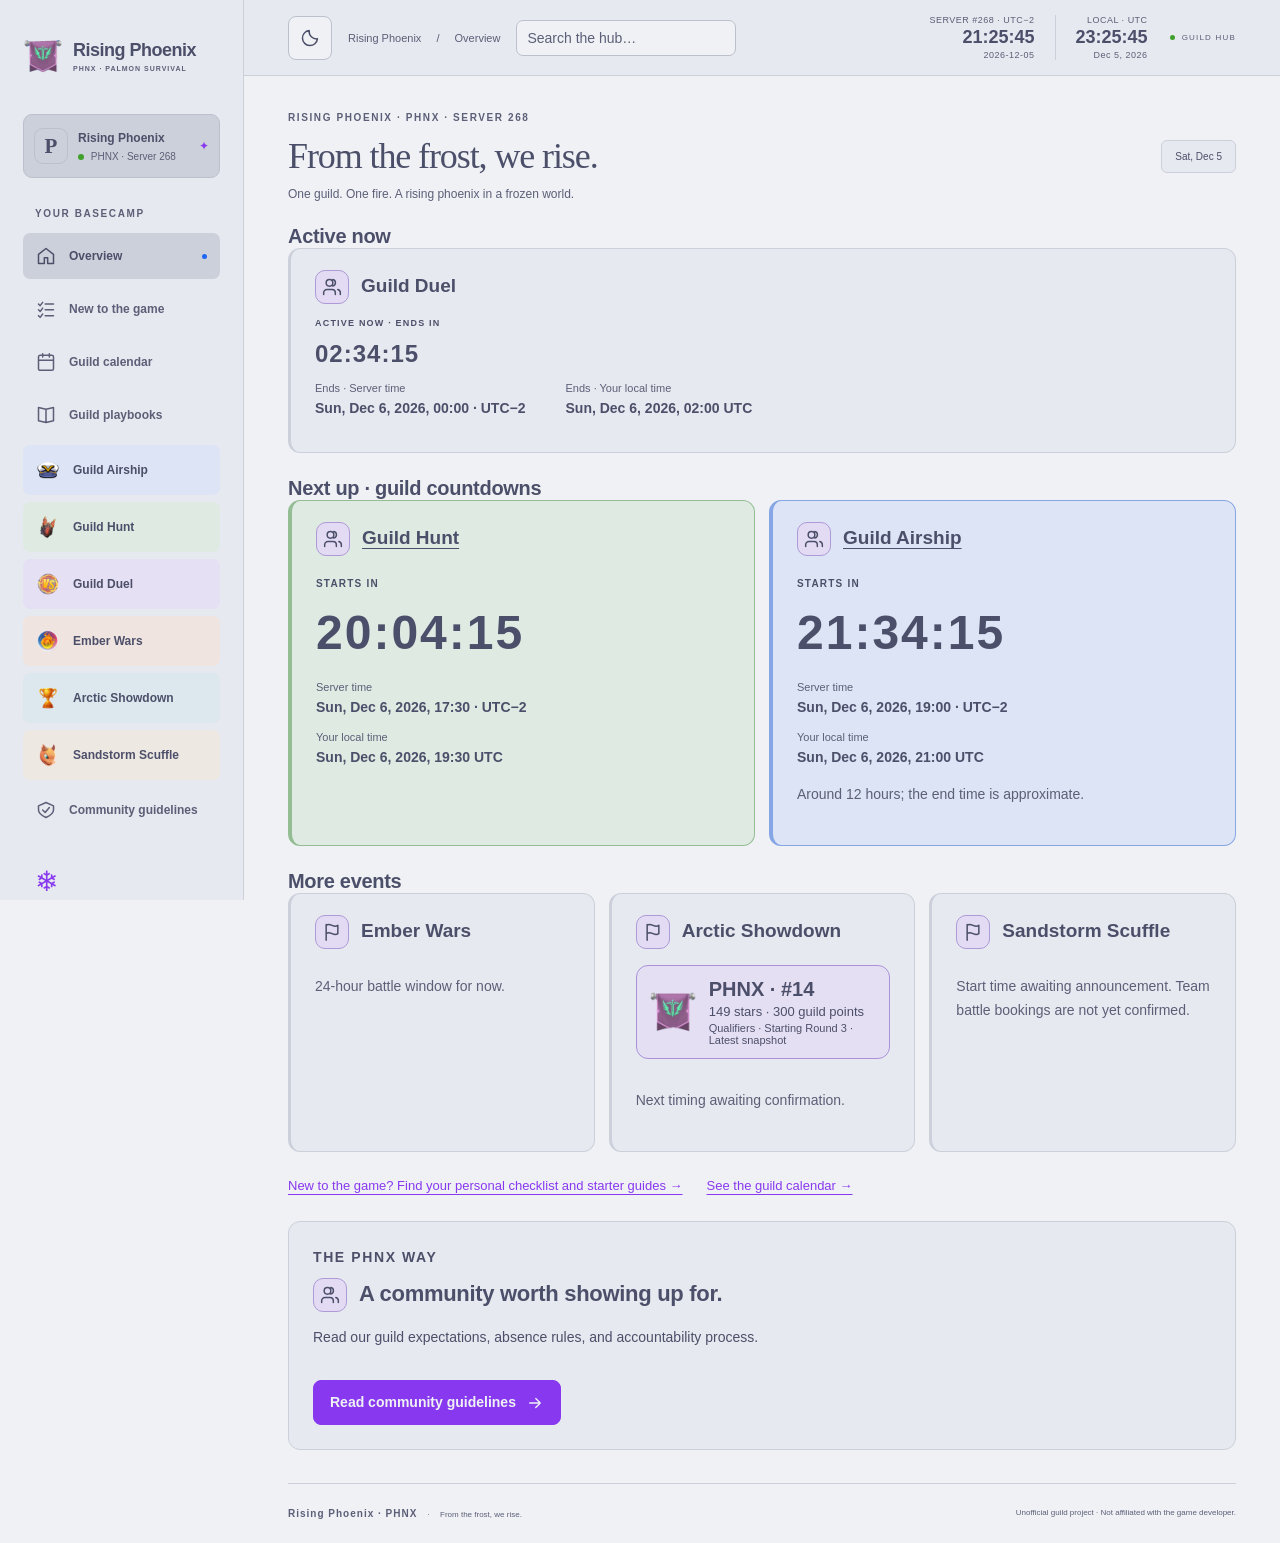
==== commit 4e3421dd: "Publish Arctic qualifier standings and shared PHNX placement" ====
--- a/index.html
+++ b/index.html
@@ -1 +1 @@
-<!doctype html> <html lang="en"> <head> <meta charset="utf-8"> <meta http-equiv="Content-Security-Policy" content="default-src 'self'; style-src 'self'; script-src 'self'; connect-src 'self'; object-src 'none'; base-uri 'none'"> <meta name="referrer" content="strict-origin-when-cross-origin"> <meta name="viewport" content="width=device-width,initial-scale=1"> <meta name="theme-color" content="#eff1f5" media="(prefers-color-scheme: light)"> <meta name="theme-color" content="#1e1e2e" media="(prefers-color-scheme: dark)"> <meta name="description" content="Rising Phoenix (PHNX), server 268. An ember in the ice: guild guides, event schedules, and a place to rise together in Palmon Survival."> <title>Rising Phoenix · PHNX Guild</title> <link rel="icon" type="image/x-icon" href="./assets/branding/favicon.ico?v=584fc14ce64026519904" sizes="16x16 32x32 48x48"> <link rel="stylesheet" href="./styles.css?v=584fc14ce64026519904"> <script type="module" src="./app.js?v=584fc14ce64026519904"></script> </head> <body> <a class="skip-link" href="#main">Skip to content</a> <aside class="sidebar"> <a class="brand" href="#dashboard" aria-label="Rising Phoenix home"><span class="brand-mark" aria-hidden="true"><img src="./assets/results/duel-phnx.webp?v=584fc14ce64026519904" width="40" height="40" alt=""></span><span>Rising Phoenix<small>PHNX · PALMON SURVIVAL</small></span></a> <div class="guild-card"><span class="guild-avatar">P</span><div>Rising Phoenix<small><span class="status-dot"></span> PHNX · Server 268</small></div><span class="guild-star">✦</span></div> <p class="nav-label">YOUR BASECAMP</p> <nav aria-label="Main navigation"> <a href="#dashboard" data-page="dashboard"><span>▦</span> Overview</a> <a href="#new-to-game" data-page="new-to-game"><span>✦</span> New to the game</a> <a href="#seasons" data-page="seasons" data-season-link hidden><span>▤</span> Seasons</a> <a href="#calendar" data-page="calendar"><span>▦</span> Guild calendar</a> <a href="#playbooks" data-page="playbooks"><span>⚑</span> Guild playbooks</a> <a href="#guild-duel" data-page="guild-duel" aria-expanded="false" aria-controls="duel-submenu"><img class="nav-event-icon" src="./assets/events/guild-duel.webp?v=584fc14ce64026519904" width="24" height="24" alt=""> Guild Duel</a> <div id="duel-submenu" class="nav-submenu" role="group" aria-label="Guild Duel pages" hidden> <a href="#guild-duel-players" data-page="guild-duel-players">Players</a> <a href="#guild-duel-officers" data-page="guild-duel-officers">Officers &amp; callers</a> </div> <a href="#ember-wars" data-page="ember-wars"><img class="nav-event-icon" src="./assets/events/ember-wars.webp?v=584fc14ce64026519904" width="24" height="24" alt=""> Ember Wars</a> <a href="#arctic-showdown" data-page="arctic-showdown"><img class="nav-event-icon" src="./assets/events/arctic-showdown.webp?v=584fc14ce64026519904" width="24" height="24" alt=""> Arctic Showdown</a> <a href="#sandstorm-scuffle" data-page="sandstorm-scuffle" aria-expanded="false" aria-controls="sandstorm-submenu"><img class="nav-event-icon" src="./assets/events/sandstorm-scuffle.webp?v=584fc14ce64026519904" width="24" height="24" alt=""> Sandstorm Scuffle</a> <div id="sandstorm-submenu" class="nav-submenu" role="group" aria-label="Sandstorm Scuffle pages" hidden> <a href="#sandstorm-players" data-page="sandstorm-players">Players</a> <a href="#sandstorm-officers" data-page="sandstorm-officers">Officers &amp; callers</a> </div> <a href="#community" data-page="community"><span>◇</span> Community guidelines</a> </nav> <div class="sidebar-bottom"><div class="winter-icon">❄</div><strong>An ember in the ice.</strong><p>Through the frost. Into the fire.<br>We rise together.</p><span class="version">RISING PHOENIX · V0.1</span></div> </aside> <div class="workspace"> <header class="topbar"> <div class="theme-controls" role="group" aria-label="Color theme"> <button id="theme-toggle" type="button" aria-label="Switch to dark mode" title="Switch to dark mode"><svg class="ui-icon" viewBox="0 0 24 24" aria-hidden="true" fill="none" stroke="currentColor" stroke-width="1.8" stroke-linecap="round" stroke-linejoin="round"><path d="M20.9 13A9 9 0 0 1 11 3.1 9 9 0 1 0 20.9 13Z"></path></svg></button> </div> <div class="breadcrumb">Rising Phoenix <span>/</span> <strong id="page-name">Overview</strong></div> <search class="site-search" aria-label="Search the guild hub"> <label for="site-search">Search the guild hub</label> <input id="site-search" type="search" placeholder="Search the hub…" autocomplete="off" aria-describedby="site-search-status" aria-controls="site-search-results"> <div id="site-search-feedback" hidden> <p id="site-search-status" class="small muted" role="status"></p> <ul id="site-search-results" hidden></ul> </div> </search> <div class="topbar-right"><div class="clock-pair"><div class="server-clock" role="group" aria-label="Server 268 time, UTC minus 2" title="Server #268 · fixed UTC−2 · based on your device clock"><span>SERVER #268 · UTC−2</span><time id="server-clock">--:--:--</time><span id="server-clock-date"></span></div><div class="server-clock local-clock" role="group" aria-label="Your local date and time" title="Your device’s local timezone"><span>LOCAL · <span id="local-clock-zone"></span></span><time id="local-clock">--:--:--</time><span id="local-clock-date"></span></div></div><span class="local-badge">GUILD HUB</span></div></header> <main id="main" tabindex="-1"> <div class="page-heading"><div><p class="eyebrow">RISING PHOENIX · PHNX · SERVER 268</p><h1 id="heading">From the frost, we rise.</h1><p id="subheading">One guild. One fire. A rising phoenix in a frozen world.</p></div><div class="date-display" id="today"></div></div> <section id="dashboard-view" class="view" data-layout="overview"> <section class="hero" aria-labelledby="hero-title"><div class="hero-art" aria-hidden="true"><div class="sun"></div><div class="mountain mountain-back"></div><div class="mountain mountain-front"></div><div class="pine pine-one"></div><div class="pine pine-two"></div><div class="pine pine-three"></div><div class="snow-ground"></div></div><div class="hero-content"><span class="hero-pill"><span class="status-dot"></span> PHNX · EMBER WARS</span><h2 id="hero-title">Ember Wars.<br>Rise together.</h2><p><strong><time datetime="2026-11-04T13:30:00-02:00">Wednesday, 4 November · 13:30</time> server time (UTC−2)<span data-local-time="2026-11-04T13:30:00-02:00"> · Enable JavaScript for your local time</span>.</strong><br>Battles every Wednesday and Saturday. Confirm your side and role with Leadership. Use the in-game vote to signal likely participation — not a firm commitment.</p><a class="button light" href="#ember-wars">Get ready for Ember Wars <span>↗</span></a></div><span class="hero-caption">RISING PHOENIX · BRING THE FIRE.</span></section> <div class="landing-updates"> </div> <div class="landing-quick-links"><a class="text-link" href="#new-to-game">New to the game? Find your personal checklist and starter guides ↗</a><a class="text-link" href="#calendar">See the guild calendar ↗</a></div> <section class="ember-callout" aria-labelledby="community-callout-title"><div><p class="eyebrow">THE PHNX WAY</p><h2 id="community-callout-title">A community worth showing up for.</h2><p>Read our guild expectations, absence rules, and accountability process.</p></div><a class="button primary" href="#community">Read community guidelines ↗</a></section> <section id="season-preview" hidden><div class="section-heading"><h2>Get ready for the season.</h2><a class="text-link" href="#seasons">Season preparation ↗</a></div><div id="guide-preview" class="guide-grid"></div></section> </section> <section id="new-to-game-view" class="view" data-layout="detail" hidden aria-labelledby="new-player-title"> <div class="ember-intro"><p class="eyebrow">YOUR FIRST STEPS WITH PHNX</p><h2 id="new-player-title">Find your feet. Build your routine.</h2><p>Start with your personal checklist: today’s guild priorities plus everyday essentials. Progress stays in this browser and resets at server midnight.</p><p><a class="text-link" href="#seasons">Read the season guide ↗</a> · <a class="text-link" href="#playbooks">Browse all event playbooks ↗</a> · <a class="text-link" href="#community">Learn the guild guidelines ↗</a></p></div> <section id="upcoming-beginners" hidden aria-labelledby="upcoming-beginners-title"><div class="section-heading"><h2 id="upcoming-beginners-title">Get ready · events within 48 hours</h2></div><div id="beginner-events" class="ember-grid"></div></section> <section class="priorities-panel"><div class="section-heading"><h2>Today’s priorities <span class="count" id="priority-count">0 / 3</span></h2><span class="muted small">Your personal checklist</span></div><div id="priorities"></div><div class="progress-track"><div id="progress-fill"></div></div><p class="small muted" id="progress-text">Small steps make a big difference.</p></section> </section> <section id="seasons-view" class="view" data-layout="library" hidden aria-labelledby="guides-intro-title"> <div class="ember-intro"><p class="eyebrow">SEASONS · FIELD GUIDE</p><h2 id="guides-intro-title">Know what lies ahead.</h2><p id="season-context">Season guidance and preparation.</p><a class="text-link" href="#playbooks">Looking for event and rally guidance? Browse guild playbooks ↗</a></div> <p id="season-unavailable">No upcoming season start is confirmed here yet.</p> <section id="season-guides" hidden aria-labelledby="guide-library-title"><div class="section-heading"><h2 id="guide-library-title">Season starter checklists</h2></div><div class="guide-toolbar"><label for="guide-search">Find a checklist</label><input type="search" id="guide-search" placeholder="Search season preparation…"></div><div id="guide-list" class="guide-grid"></div><p id="no-guides" hidden>No matching checklists.</p></section> </section> <section id="calendar-view" class="view" data-layout="detail" hidden aria-labelledby="calendar-month-title"> <section class="month-calendar ember-panel" aria-labelledby="calendar-month-title"> <div class="calendar-controls"><div><p class="eyebrow">GUILD EVENTS · SERVER DATES (UTC−2)</p><h2 id="calendar-month-title" aria-live="polite"></h2></div><div class="calendar-actions"><button type="button" id="calendar-prev" aria-label="Previous month">←</button><button type="button" id="calendar-today">Today</button><button type="button" id="calendar-next" aria-label="Next month">→</button></div><label for="calendar-filter">Show events<select id="calendar-filter"><option value="all">All events</option><option value="airship">Airship</option><option value="guild-hunt">Guild Hunt</option><option value="arctic-showdown">Arctic Showdown</option><option value="ember-wars">Ember Wars</option><option value="sandstorm-scuffle">Sandstorm Scuffle</option></select></label></div> <div class="calendar-weekdays" aria-hidden="true"><span>Mon</span><span>Tue</span><span>Wed</span><span>Thu</span><span>Fri</span><span>Sat</span><span>Sun</span></div><div id="calendar-days" class="calendar-days"></div> </section> </section> <section id="playbooks-view" class="view" data-layout="library" hidden aria-labelledby="playbooks-intro-title"><div class="ember-intro"><p class="eyebrow">GUILD PLAYBOOKS · THE PHNX WAY</p><h2 id="playbooks-intro-title">Show up ready. Move as one.</h2><p>No sensitive coordinates or battle plans here. These starter checklists help you prepare; officers set the actual objectives.</p></div> <section aria-labelledby="event-playbooks-title"><div class="section-heading"><h2 id="event-playbooks-title">Event playbooks</h2></div><div class="guide-grid"> <a class="guide-card" data-event="airship" href="#airship"><span class="guide-category">GUILD EVENT <span>↗</span></span><strong>Guild Airship</strong><span class="guide-description">Departure countdown, player preparation and organizer guidance.</span><span class="guide-bottom">OPEN PLAYBOOK</span></a> <a class="guide-card" data-event="guild-hunt" href="#guild-hunt"><span class="guide-category">GUILD EVENT <span>↗</span></span><strong>Guild Hunt</strong><span class="guide-description">Confirmed hunt timing, rally preparation and caller coordination.</span><span class="guide-bottom">OPEN PLAYBOOK</span></a> <a class="guide-card" data-event="ember-wars" href="#ember-wars"><span class="guide-category">CROSS-SERVER EVENT <span>↗</span></span><strong>Ember Wars</strong><span class="guide-description">Battle schedule, King coordination, roles, and preparation for Frost Legion vs. Ember Alliance.</span><span class="guide-bottom">OPEN PLAYBOOK</span></a> <a class="guide-card" data-event="arctic-showdown" href="#arctic-showdown"><span class="guide-category">GUILD EVENT <span>↗</span></span><strong>Arctic Showdown</strong><span class="guide-description">PHNX numbered attacks, target coordination, and preparation.</span><span class="guide-bottom">OPEN PLAYBOOK</span></a> <a class="guide-card" data-event="guild-duel" href="#guild-duel"><span class="guide-category">GUILD EVENT <span>↗</span></span><strong>Guild Duel</strong><span class="guide-description">Daily scoring tasks, resource planning, personal rewards, and Saturday Raid guidance.</span><span class="guide-bottom">OPEN PLAYBOOK</span></a> <a class="guide-card" data-event="sandstorm-scuffle" href="#sandstorm-scuffle"><span class="guide-category">GUILD EVENT <span>↗</span></span><strong>Sandstorm Scuffle</strong><span class="guide-description">Signup, structures, scoring, squad roles, healing, and rewards.</span><span class="guide-bottom">OPEN PLAYBOOK</span></a> </div></section> <section aria-labelledby="team-checklists-title"><div class="section-heading"><h2 id="team-checklists-title">Team preparation checklists</h2></div><div id="playbook-list" class="guide-grid"></div></section> </section> <section id="airship-view" class="view" data-layout="detail" hidden aria-labelledby="airship-title"> <div class="ember-intro"><p class="eyebrow">GUILD AIRSHIP · EVENT HUB</p><h2 id="airship-title">Make the departure. Bring the guild.</h2><p>Airship departures in server and local time.</p><p><a class="text-link" href="#airship-players">Players ↗</a> · <a class="text-link" href="#airship-officers">Officers &amp; callers ↗</a></p></div> <section class="ember-panel airship-panel" aria-labelledby="airship-departure-title"><h3 id="airship-departure-title">Next scheduled Airship</h3><p class="eyebrow">DEPARTURE IN</p><p class="airship-countdown" data-airship-countdown aria-label="Time until next scheduled Airship departure">--:--:--</p><dl class="departure-times"><div><dt>Server time</dt><dd><time data-airship-server>See the recurring schedule below.</time></dd></div><div><dt>Your local time</dt><dd><time data-airship-local>Enable JavaScript to see your local departure time.</time></dd></div></dl></section> <section class="ember-panel"><h3>Weekly schedule</h3><ul><li><strong>Mon / Wed / Fri / Sun:</strong> 19:00 server time.<span data-local-schedule="19:00" data-weekdays="0,1,3,5"> Enable JavaScript for the next occurrence in local time.</span></li><li><strong>Tue / Thu / Sat:</strong> 07:00 server time.<span data-local-schedule="07:00" data-weekdays="2,4,6"> Enable JavaScript for the next occurrence in local time.</span></li></ul><a class="text-link" href="#calendar">See all departures on the calendar ↗</a></section> </section> <section id="airship-players-view" class="view" data-layout="detail" hidden aria-labelledby="airship-player-title"> <div class="ember-intro"><p class="eyebrow">GUILD AIRSHIP · PLAYER GUIDE</p><h2 id="airship-player-title">For players</h2><p>Know the departure time and ask what to prepare.</p><a class="text-link" href="#airship">Event overview ↗</a></div> <div data-beginner-event="airship"></div> </section> <section id="airship-officers-view" class="view" data-layout="detail" hidden aria-labelledby="airship-officer-title"> <div class="ember-intro"><p class="eyebrow">GUILD AIRSHIP · OFFICER PLAYBOOK</p><h2 id="airship-officer-title">For officers &amp; callers</h2><p>Keep the departure and preparation instructions clear.</p><a class="text-link" href="#airship">Event overview ↗</a></div> <details class="ember-panel"><summary>Organizer checklist</summary><p>Publish schedule changes in guild channels, check attendance and tell players what to prepare.</p></details> </section> <section id="guild-hunt-view" class="view" data-layout="detail" hidden aria-labelledby="hunt-title"> <div class="ember-intro"><p class="eyebrow">GUILD HUNT · FLAPPY</p><h2 id="hunt-title">Ready for the rally.</h2><p>Every third day. Prepare your team and follow the rally organizer.</p><p><a class="text-link" href="#guild-hunt-players">Players ↗</a> · <a class="text-link" href="#guild-hunt-officers">Officers &amp; callers ↗</a></p></div> <section class="ember-panel"><h3>Hunt schedule</h3><p>Flappy runs every 3 days, alternating between <strong>22:00</strong> and <strong>17:30 server time (UTC−2)</strong>, starting <time datetime="2026-11-03T22:00:00-02:00">3 November 2026 at 22:00</time><span data-local-time="2026-11-03T22:00:00-02:00"> · Enable JavaScript for your local time</span>.</p><a class="text-link" href="#calendar">See the guild calendar ↗</a></section> </section> <section id="guild-hunt-players-view" class="view" data-layout="detail" hidden aria-labelledby="hunt-player-title"> <div class="ember-intro"><p class="eyebrow">GUILD HUNT · PLAYER GUIDE</p><h2 id="hunt-player-title">For players</h2><p>Prepare your team and follow the rally organizer.</p><a class="text-link" href="#guild-hunt">Event overview ↗</a></div> <div data-beginner-event="guild-hunt"></div> </section> <section id="guild-hunt-officers-view" class="view" data-layout="detail" hidden aria-labelledby="hunt-officer-title"> <div class="ember-intro"><p class="eyebrow">GUILD HUNT · OFFICER PLAYBOOK</p><h2 id="hunt-officer-title">For officers &amp; callers</h2><p>Confirm the hunt time and make rally assignments clear.</p><a class="text-link" href="#guild-hunt">Event overview ↗</a></div> <details class="ember-panel"><summary>Rally coordination</summary><p>Announce the next hunt time, designate the organizer and assign suitable roles to new players. Keep current targets and member assignments in guild channels. Update the published rotation if Leadership changes the schedule.</p></details> </section> <section id="ember-wars-view" class="view" data-layout="detail" hidden aria-labelledby="ember-intro-title"> <div class="ember-intro"><p class="eyebrow">EMBER WARS · 2026 SCHEDULE &amp; NEW PLAYER GUIDE</p><h2 id="ember-intro-title">Work together. Follow calls. Help with the objective.</h2><p>Frost Legion vs. Ember Alliance · S265–S268. Every power level can contribute; PHNX Leadership sets the strategy.</p><p><strong>Wednesday and Saturday at 13:30 server time (UTC−2).</strong> Next listed battle: <time datetime="2026-11-04T13:30:00-02:00">Wednesday, 4 November at 13:30</time><span data-local-time="2026-11-04T13:30:00-02:00"> · Enable JavaScript for your local time</span>. Vote to signal likely participation, not a firm commitment.</p></div> <p><a class="text-link" href="#ember-wars-players">Players ↗</a> · <a class="text-link" href="#ember-wars-officers">Officers &amp; callers ↗</a></p> </section> <section id="ember-wars-players-view" class="view" data-layout="detail" hidden aria-labelledby="ember-player-title"> <div class="ember-intro"><p class="eyebrow">EMBER WARS · PLAYER GUIDE</p><h2 id="ember-player-title">For players</h2><p>Prepare for your assigned role and follow the caller.</p><a class="text-link" href="#ember-wars">Event overview ↗</a></div> <div data-beginner-event="ember-wars"></div> <div class="section-heading"><h2>Preparation and roles</h2></div><div id="ember-sections" class="ember-grid"></div> <details class="ember-panel"><summary>Useful information &amp; community guides</summary><ul id="ember-resources" class="ember-resources"></ul></details> </section> <section id="ember-wars-officers-view" class="view" data-layout="detail" hidden aria-labelledby="ember-officer-title"> <div class="ember-intro"><p class="eyebrow">EMBER WARS · OFFICER PLAYBOOK</p><h2 id="ember-officer-title">For officers &amp; callers</h2><p>King coordination, side selection and posted assignments.</p><a class="text-link" href="#ember-wars">Event overview ↗</a></div> <div class="ember-grid"> <section class="ember-panel"><h3>Weekly coordination</h3><ul><li><strong>Mondays:</strong> King scheduling and side selection for both upcoming battles. November dates: 2, 9, 16, 23.</li><li><strong>Tuesdays:</strong> Attackers declare war, 00:00–24:00 server time. November dates: 3, 10, 17, 24.</li><li><strong>Wednesdays and Saturdays:</strong> Battle begins at 13:30 server time.</li></ul><p>The supplied phase notice lists reinforcements 00:00–13:00 and preparation 13:00–13:30 server time. It does not explicitly identify their day or confirm that both battle days use those windows; check in-game. No Saturday declaration window was supplied.</p></section> <section class="ember-panel"><h3>King responsibilities</h3><ul><li>Review the upcoming battle dates.</li><li>Decide whether to switch sides or follow the system schedule.</li><li>Coordinate with the Kings of the other three servers.</li><li>Communicate final assignments to guild members.</li><li>Ensure everyone knows their attacking or defending role before battle day.</li></ul><p>Monday decisions determine assignments for that week's two battles. Roles alternate with every battle; always confirm your assignment rather than assuming your side or role stays the same.</p></section> <section class="ember-panel"><h3>November 2026 · posted rotation</h3><p><strong>Subject to King-confirmed assignments.</strong> Side switches can change the posted plan; this is not a permanent weekday rule.</p><ul><li><strong>Wed 4, 11, 18, 25:</strong> Frost Legion attacks; Ember Alliance defends.</li><li><strong>Sat 7, 14, 21, 28:</strong> Ember Alliance attacks; Frost Legion defends.</li></ul><p>All battles: 13:30 server time. No server-to-faction mapping is supplied; do not assume PHNX's side from its server number.</p><a class="text-link" href="#calendar">See November on the calendar ↗</a></section> </div> </section> <section id="arctic-showdown-view" class="view" data-layout="detail" hidden aria-labelledby="arctic-title"> <div class="ember-intro"><p class="eyebrow">ARCTIC SHOWDOWN · GUILD PLAYBOOK</p><h2 id="arctic-title">Match your number. Coordinate your next move.</h2><p>A guild event built on communication and planning.</p></div> <p><a class="text-link" href="#arctic-showdown-players">Players ↗</a> · <a class="text-link" href="#arctic-showdown-officers">Officers &amp; callers ↗</a></p> <section class="ember-panel"><h3>November 2026 · practice schedule</h3><p>Rounds 1–7: 2–8 November, one per day. Round of 16: 9 November; quarter-finals: 10 November; semi-finals: 11 November; finals: 12 November. Later rounds depend on qualification.</p><p>Battles start at 10:00 server time (UTC−2).</p><a class="text-link" href="#calendar">View the calendar ↗</a></section> <section class="ember-panel"><h3>Daily phases · server time (UTC−2)</h3><ul><li><strong>00:00–01:00:</strong> Matchmaking.</li><li><strong>01:00–10:00:</strong> Preparation; configure attack and defence lineups.</li><li><strong>10:00–23:00:</strong> Battle.</li><li><strong>23:00–24:00:</strong> Tally.</li></ul></section> </section> <section id="arctic-showdown-players-view" class="view" data-layout="detail" hidden aria-labelledby="arctic-player-title"> <div class="ember-intro"><p class="eyebrow">ARCTIC SHOWDOWN · PLAYER GUIDE</p><h2 id="arctic-player-title">For players</h2><p>Know your position and confirm your target before using an attack.</p><a class="text-link" href="#arctic-showdown">Event overview ↗</a></div> <div data-beginner-event="arctic-showdown"></div> <div class="ember-grid"> <article class="ember-panel"><h3>Attacks and stars</h3><ul><li>You have <strong>2 attacks daily</strong>; VIP 14+ receives one extra attack. The game allows any enemy target, but follow PHNX target assignments.</li><li>All your squads combine into a rally squad against the enemy defending rally squad.</li><li><strong>Win: 3 stars.</strong> On a loss, eliminate <strong>more than 75%</strong> of defending Armigo for 2 stars, or <strong>more than 50%</strong> for 1 star. The thresholds are strictly more than, not at least.</li><li>Regular squads are applied by default and filled with maximum-level Armigo, regardless of Camp supply. Event Armigo losses do not affect your Camp.</li></ul></article> <article class="ember-panel"><h3>Who can take part?</h3><p>All guildmates present at registration can attack, not just the selected defenders. Defenders also set defence lineups for their separate buildings; Guild Guardians only defend.</p><p><strong>Leaving the guild disqualifies you from remaining matches, even if you rejoin.</strong> Members joining during registration need officers to re-register them to participate.</p></article> <article class="ember-panel"><h3>Before using your attacks</h3><ul><li>Be ready during the battle window.</li><li>Confirm your position number and assigned target before attacking.</li><li>Coordinate to avoid taking someone else’s target.</li><li>Share your first result and ask for your next assignment.</li></ul></article> </div> <section class="ember-panel" aria-labelledby="arctic-resources-title"><h2 id="arctic-resources-title">Learn more about Arctic Showdown</h2><p>Official overview and community guides. The S2 guide covers the revamped event.</p><ul class="ember-resources"> <li><a href="https://www.youtube.com/shorts/0n0AAVrkhnk" target="_blank" rel="noopener noreferrer">Explorer’s Guide Book | Arctic Showdown ↗</a><span>Official Palmon Survival short · event overview</span></li> <li><a href="https://www.youtube.com/watch?v=i5OcIQOOgiw" target="_blank" rel="noopener noreferrer">Arctic Showdown S2 Palmon Survival ↗</a><span>Community video · described as updated for a revamped version; may differ from your current event</span></li> <li><a href="https://www.youtube.com/watch?v=2eMBDYehs9c" target="_blank" rel="noopener noreferrer">Palmon Survival Off Season Events Arctic Showdown! ↗</a><span>Community guide and gameplay · may reflect older rules</span></li> </ul></section> </section> <section id="arctic-showdown-officers-view" class="view" data-layout="detail" hidden aria-labelledby="arctic-officer-title"> <div class="ember-intro"><p class="eyebrow">ARCTIC SHOWDOWN · OFFICER PLAYBOOK</p><h2 id="arctic-officer-title">For officers &amp; callers</h2><p>Keep target assignments clear and avoid overlapping attacks.</p><a class="text-link" href="#arctic-showdown">Event overview ↗</a></div> <section class="ember-panel"><h3>Registration and defenders</h3><p>The Guildmaster or R4 officers register 5–30 defenders. Guild Guardians automatically fill the roster to 30 after registration; they cannot attack. Selected defenders need both attack and defence lineups, while other eligible guildmates focus on attacking.</p><p>Check new arrivals during registration and re-register them as needed. Remind everyone that leaving, even temporarily, disqualifies them from remaining matches.</p></section> <section class="ember-panel"><h3>Guild scoring and progression</h3><p>The guild with more stars wins; equal star totals draw. All guildmates on both sides receive rewards based on the outcome.</p><p>Qualifier wins earn points, losses lose points, and draws award the same points to both sides. The top 16 guilds by total qualifier points advance to head-to-head elimination: Round of 16, quarter-finals, semi-finals and finals. Qualifier battle rules also apply in knockouts, and final rankings determine rewards. No knockout draw-resolution rule is supplied here; check in-game rather than inventing a tie-break.</p></section> <details id="attack-guidance" class="ember-panel"><summary>PHNX numbered-attack guidance</summary><p>Confirm the current roster and position numbers before sharing assignments. These guild instructions are undated and may change.</p><ul><li>First attacks match position numbers: position #1 attacks #1.</li><li>Reserve weaker side targets for their intended players.</li><li>Give explicit follow-up assignments when a target is occupied or an attack is complete; do not let players automatically move to the next number.</li></ul><p>This is PHNX Arctic Showdown guidance, not a universal game rule or Ember Wars instruction. Keep target/member details in guild channels, not on this public site.</p></details> </section> <section id="guild-duel-view" class="view" data-layout="detail" hidden aria-labelledby="duel-title"> <div class="ember-intro"><p class="eyebrow">GUILD DUEL · PHNX RESULTS</p><h2 id="duel-title">Six days. One guild.</h2><p>A home for our Guild Duel results. No final results have been added yet; the older matchup below is an unfinished snapshot, not a victory claim.</p><p><a class="text-link" href="#guild-duel-players">Player guide ↗</a> · <a class="text-link" href="#guild-duel-officers">Officers &amp; callers ↗</a></p></div> <section class="ember-panel duel-snapshot" aria-labelledby="duel-snapshot-title"><h2 id="duel-snapshot-title">Previous matchup · Rising Phoenix vs Nightwatchers</h2><p class="eyebrow">ARCHIVED SCORE · NOT LIVE · DATE UNKNOWN</p><div class="duel-matchup"><div><img src="./assets/results/duel-phnx.webp?v=584fc14ce64026519904" width="112" height="100" alt=""><h3>#268 [PHNX] Rising Phoenix</h3><p><strong>264,650,690</strong> Guild Points</p><p>46% recorded share</p></div><img class="duel-versus" src="./assets/events/guild-duel.webp?v=584fc14ce64026519904" width="96" height="100" alt=""><div><img src="./assets/results/nightwatchers.webp?v=584fc14ce64026519904" width="112" height="100" alt=""><h3>#266 [TNW] Nightwatchers</h3><p><strong>309,782,498</strong> Guild Points</p><p>54% recorded share</p></div></div><p><strong>Recorded Weekly Points: 0:0.</strong> This is an undated, in-progress record, not a final result or a live score. Check the active Duel for the current opponent and points.</p></section> </section> <section id="guild-duel-players-view" class="view" data-layout="detail" hidden aria-labelledby="duel-player-title"> <div class="ember-intro"><p class="eyebrow">GUILD DUEL · PLAYER GUIDE</p><h2 id="duel-player-title">For players</h2><p>One opposing guild, six themed days from Monday to Saturday. Your personal points also add to the guild total. Save for the right day and score together.</p><p><a class="text-link" href="#guild-duel">Guild Duel results ↗</a></p></div> <div data-beginner-event="guild-duel"></div> <div class="section-heading"><h2 id="duel-days-title">What scores each day</h2></div> <p class="small muted">Open a day for its tasks. Magic Bean acquisition scores every day; UR airships and Legendary Treasure Hunt quests score Tuesday and Saturday. These personal UR tasks are not the guild Airship departure.</p> <div id="duel-days" class="ember-grid" aria-labelledby="duel-days-title"></div> <noscript><p>Enable JavaScript to view the weekly task guide, or check the active task list in Guild &gt; Guild Duel.</p></noscript> <div class="ember-grid"> <details class="ember-panel"><summary>Personal chests, rank &amp; spending wisely</summary><ul><li><strong>Green chest:</strong> 660,000 daily points.</li><li><strong>Blue chest:</strong> 1,000,000 daily points.</li><li><strong>Purple chest:</strong> 2,300,000 daily points.</li></ul><p>You do not need to max every day. Even a smaller contribution helps the guild.</p><p>Personal points unlock chests and rank you against guildmates; rank rewards pay daily. In <strong>Guild &gt; Guild Duel</strong>, look for personal rank and chests on the left and guild-vs-guild score at the top.</p><p>Only matching tasks score: eggs are a Thursday resource, not a Monday task. Palmon XP scores Monday and Thursday. Flexible tasks can fill a shortfall, but do not buy resources just to chase a chest.</p></details> <details class="ember-panel"><summary>Saturday safety &amp; Raid travel</summary><p><strong>Shield up or be online.</strong> If absent, arrange protection before the Raid starts. Check shield duration and which actions break it; do not assume an attack or reinforcement leaves protection intact.</p><ul><li>Do not leave troops idle in an unshielded camp. The supplied guide suggests a shielded camp or gathering far away; distance is not guaranteed protection.</li><li>Check hospital capacity before fighting; it does not guarantee that all losses are healable.</li><li>Report enemy marches immediately. Reinforce guildmates only in coordination with officers and after checking protection rules.</li></ul><p>While a Guild Raid is active, members can travel to the opposing guild’s location to fight, and enemies can visit ours. <strong>This cross-server Camp relocation does not require a Camp Mover (Targeted).</strong> This applies to Raid travel, not every teleport. Confirm the active option and current costs before moving; troops and resources can be lost.</p><p>Raid start times are not listed here. Get current targets and coordinates from Leadership, not the public website.</p></details> <details class="ember-panel"><summary>Guild changes &amp; questions</summary><p><strong>Do not switch guilds mid-duel without checking with Leadership.</strong> The supplied guide conflicts: it says further points will not count after a switch, but also says points earned after joining count for the new guild. Current eligibility and ranking rules are unresolved; do not rely on either claim. Prior points are not promised to transfer.</p><p>Joined mid-week? Ask an R4 / R5 and check your active event eligibility before spending saved resources.</p></details> <details class="ember-panel"><summary>Other guild reminders</summary><ul> <li>Vote in-game for your preferred Sandstorm Scuffle time.</li> <li>Donate to guild tech.</li> </ul><p>From Dexter07’s Day 1 bulletin, <time datetime="2026-11-02T03:55">2 November 2026, 03:55</time>. This website does not submit votes, donations, or game actions.</p><a class="text-link" href="#sandstorm-players">Sandstorm Scuffle signup and event details ↗</a></details> </div> <div class="ember-grid"> <details class="ember-panel"><summary id="duel-themes-title">How the Duel is won · scoring caveat</summary><p>The higher guild score wins the day. Day wins award victory points; the higher weekly victory-point total wins the Duel. The supplied guide describes a consolation prize for the losing guild and a better chest for the winner.</p><p><strong>Victory-point values need checking:</strong> the weekly guide says one per day, but the recorded game screen shows Day 1 = 1 and Days 2–4 = 2 each. Do not assume equal daily weights or invent values for Days 5–6. Check the active rules for values and tie-breaks.</p><div class="results-scroll" tabindex="0" role="region" aria-label="Guild Duel daily themes"><table class="duel-themes"><caption>Recorded themes and day-level Victory Points</caption><thead><tr><th scope="col">Day</th><th scope="col">Theme</th><th scope="col">Victory Points</th></tr></thead><tbody><tr><th scope="row">Day 1</th><td>Complete Intel Quests</td><td>1</td></tr><tr><th scope="row">Day 2</th><td>Build Up Your Camp</td><td>2</td></tr><tr><th scope="row">Day 3</th><td>Research Techs</td><td>2</td></tr><tr><th scope="row">Day 4</th><td>Upgrade Palmon</td><td>2</td></tr></tbody></table></div><p>Personal Duel Points and day-level Victory Points are different counters.</p></details> <details class="ember-panel"><summary>Reset &amp; timing</summary><p>Daily themes reset at <strong>00:00 server time</strong>. Exact Raid start times and mount-reset intervals are not confirmed.</p></details> </div> <details class="ember-panel"><summary id="mount-feed-title">Optional mount-feed technique · verify before using</summary><p>The bulletin “The Mount Feed Hack” by [PHNX] 1891 says mount feed can earn points even without mount shoes. It describes this sequence:</p><ol> <li><strong>Check reset availability first.</strong> The bulletin recommends resetting the mount to its initial values, but a free-reset interval is not confirmed. Verify the reset cost, cooldown, refund behavior, and current scoring before proceeding.</li> <li><strong>For a feed-only power-up:</strong> untick the “use refund items” checkbox to use new feed. The bulletin says this earns points.</li> <li><strong>When shoes and feed are required:</strong> tick “use refund items” back on. The bulletin says the refunded-item power-ups do not earn points.</li> </ol><p><strong>Reported pattern:</strong> 4 power-ups with new feed (points), then 5 power-ups using refund items (no points).</p><p>Check the score change and item requirements before repeating.</p><p class="small muted">Guild tip: “The Mount Feed Hack” by [PHNX] 1891, <time datetime="2026-11-02T12:44">2 November 2026, 12:44</time>.</p></details> </section> <section id="guild-duel-officers-view" class="view" data-layout="detail" hidden aria-labelledby="duel-officer-title"> <div class="ember-intro"><p class="eyebrow">GUILD DUEL · OFFICER PLAYBOOK</p><h2 id="duel-officer-title">For officers &amp; callers</h2><p>Saturday raid coordination, defence coverage and weekly priorities. Players follow the current officer calls.</p><p><a class="text-link" href="#guild-duel">Guild Duel results ↗</a> · <a class="text-link" href="#guild-duel-players">Player guide ↗</a></p></div> <div class="ember-grid"> <details class="ember-panel"><summary>Coordinate Saturday attacks</summary><p>Gather the group before travelling. Call targets in guild chat, concentrate marches and use rallies against strong targets rather than scattered solo attacks.</p><p>Confirm the active Raid window, opponent and travel option. Keep assignments, member details and sensitive coordinates in guild channels, not on this public site.</p><p>If enabled for your guild, use PaliLedge’s <code>/queue</code> and dashboard to coordinate. This website has no PaliLedge integration or raid queue.</p></details> <details class="ember-panel"><summary>Defence coverage &amp; weekly priorities</summary><p>Arrange protection for absent players, hospital checks and coordinated reinforcements. Assign someone to watch and report enemy marches so defenders can respond together.</p><p>Check current daily victory-point weights before planning big resource pushes. Good defence can deny enemy Raid points; do not promise it alone will win the day.</p></details> </div> </section> <section id="sandstorm-scuffle-view" class="view" data-layout="detail" hidden aria-labelledby="sandstorm-title"> <div class="ember-intro"><p class="eyebrow">SANDSTORM SCUFFLE · PHNX RESULTS</p><h2 id="sandstorm-title">Our guild. Our battles.</h2><p>The latest recorded Sandstorm results, newest first. Take a look at what PHNX has achieved.</p><p><a class="text-link" href="#sandstorm-players">Player guide ↗</a> · <a class="text-link" href="#sandstorm-officers">Officers &amp; callers ↗</a></p></div> <section class="ember-panel sandstorm-history" aria-labelledby="sandstorm-history-title"><h2 id="sandstorm-history-title">Latest results · October 2026</h2><p>Eight recorded matches. All match times are server times (UTC−2). These are past results, not upcoming bookings.</p><div class="results-scroll" tabindex="0" role="region" aria-label="Sandstorm Scuffle PHNX match history"><table class="results-table"><caption>Sandstorm Scuffle · October 2026 results · server time (UTC−2)</caption><thead><tr><th scope="col">Recorded date/time</th><th scope="col">PHNX squad</th><th scope="col">PHNX score</th><th scope="col">Opponent score</th><th scope="col">Result</th></tr></thead><tbody> <tr><th scope="row">2026-10-30 18:00</th><td>B</td><td>243,410</td><td>112,190</td><td>Win</td></tr> <tr><th scope="row">2026-10-30 09:00</th><td>A</td><td>115,080</td><td>285,220</td><td>Loss</td></tr> <tr><th scope="row">2026-10-23 18:00</th><td>B</td><td>163,680</td><td>164,870</td><td>Loss</td></tr> <tr><th scope="row">2026-10-23 09:00</th><td>A</td><td>276,410</td><td>3,280</td><td>Win</td></tr> <tr><th scope="row">2026-10-16 18:00</th><td>A</td><td>230,230</td><td>92,280</td><td>Win</td></tr> <tr><th scope="row">2026-10-16 09:00</th><td>B</td><td>85,280</td><td>303,670</td><td>Loss</td></tr> <tr><th scope="row">2026-10-09 18:00</th><td>B</td><td>51,440</td><td>288,790</td><td>Loss</td></tr> <tr><th scope="row">2026-10-09 09:00</th><td>A</td><td>256,020</td><td>25,280</td><td>Win</td></tr> </tbody></table></div><p class="small muted">PHNX match records only. This archive does not establish a future event schedule.</p></section> </section> <section id="sandstorm-players-view" class="view" data-layout="detail" hidden aria-labelledby="sandstorm-player-title"> <div class="ember-intro"><p class="eyebrow">SANDSTORM SCUFFLE · PLAYER GUIDE</p><h2 id="sandstorm-player-title">For players</h2><p>Every Friday · 40-minute match. Hold structures to score; the higher guild total wins. Start with the checklist, then open any details you need.</p><p><a class="text-link" href="#sandstorm-scuffle">Latest PHNX results ↗</a></p></div> <div data-beginner-event="sandstorm-scuffle"></div> <div class="ember-grid"> <details class="ember-panel"><summary>Signup, slots &amp; attendance</summary><p><strong>Registration opens Thursday, 5 November 2026 at 00:00:00 server time (UTC−2)</strong><span data-local-time="2026-11-05T00:00:00-02:00"> · Enable JavaScript for your local time</span> and lasts <strong>1 day</strong>, ending Friday at 00:00:00 server. The rule is Thursday of the battle week, not a confirmed weekly recurrence.</p><p><strong>Signup unlocks when votes reach 10.</strong> Only the guildmaster or R4 officers can register. Select 30 starters with Camp level 15+ and choose a battle slot. Check the event’s current registration status. This website does not submit votes or signups.</p><p>Available slots: <strong>09:00, 18:00 and 23:00 server time</strong>. Up to 30 players per team can deploy at once. You can play on only one team.</p><p><strong>Skirmish Squad A</strong> and <strong>Skirmish Squad B</strong> have separate rosters and schedules. Squad A registration is final; Squad B can be cancelled. Voting is availability, not a final assignment.</p><p class="small muted">Available slots are not confirmed PHNX bookings. Recorded event window: <time datetime="2026-11-05">5 November</time>–<time datetime="2026-11-07">7 November 2026</time>, including registration/event dates, not three battle days. Individual battle times are not confirmed here. All displayed game times, including past results, are server times (UTC−2).</p><a class="text-link" href="#calendar">View the guild calendar ↗</a></details> <details class="ember-panel"><summary>First match? Capturing &amp; travel</summary><p><strong>Prep · 3 minutes:</strong> enter during minutes 0–3 to bring your deployment points into the match as Guild and Personal Points. Place guild pins and find your caller; no dispatching yet. Late entrants receive no deployment points.</p><ul><li><strong>3 minutes:</strong> Solar Vaults open. <strong>8 minutes:</strong> War Altars. <strong>11 minutes:</strong> Healing Oases. <strong>15 minutes:</strong> the central Miracle Temple.</li><li>Send a squad to a structure: empty means capture; defended means a fight.</li><li>A <strong>garrison</strong> is a squad stationed inside to defend and score. Garrisoning is playing, even without a fight.</li><li>Only one PvP-ready squad? That is enough. Weak extra squads can get wiped quickly.</li><li>Squads return to camp before redeploying; travel takes minutes. Sandstorm-only march speedups help.</li><li>Neutral buildings have a <strong>1-minute resistance phase</strong> before full occupation. Already occupied buildings have no resistance phase. Full occupation triggers a <strong>1-minute ceasefire</strong>, preventing attacks.</li><li>Protect camps carrying deployment points: defeating one awards those points to the attacker.</li><li>Squeakbandits spawn in the four corners every <strong>2 minutes</strong> after an unspecified initial delay. Defend buildings: bandit occupation turns them neutral, requiring recapture.</li></ul></details> <details class="ember-panel"><summary>Personal points &amp; rewards</summary><p>Earn personal points by attacking structures, garrisoning (occupation points), and attacking enemy camps. Ask your caller for a scoring assignment instead of leaving your post.</p><p>The battle overview shows team score and allied ranking. A number above a camp is the points it carries; beat it to take them. Your camp can be hit too.</p><ul><li><strong>Participants:</strong> Prestige, Golden Leaves, Evolution Energy choice chests and speedups.</li><li><strong>Winning players:</strong> extra Prestige, Dreamium V, speedups and resources.</li><li><strong>Winning guild, all members:</strong> extra Palmon eggs, Golden Leaves, Dreamium V, speedups and resources.</li></ul><p>Current reward tiers and eligibility are shown in the event tab.</p></details> <details class="ember-panel"><summary>Squad wiped? Healing &amp; getting back in</summary><p><strong>Armigo do not die in Sandstorm.</strong> They go to the event hospital, which has unlimited capacity. Injured units recover automatically when you leave the battlefield. Medical Aid allows up to <strong>500 assists per match</strong>.</p><p>Check the healing item type before confirming, then ask your caller where to go. You earn event speedups by playing.</p><p>If you are unsure what a call means, ask in guild chat, Discord or voice before committing to a march. Report enemy marches and unusually strong players when you see them.</p></details> </div> </section> <section id="sandstorm-officers-view" class="view" data-layout="detail" hidden aria-labelledby="sandstorm-officer-title"> <div class="ember-intro"><p class="eyebrow">SANDSTORM SCUFFLE · OFFICER PLAYBOOK</p><h2 id="sandstorm-officer-title">For officers &amp; callers</h2><p>Roster planning, structure priorities and scoring reference. Players can follow their assigned caller without reading these notes.</p><p><a class="text-link" href="#sandstorm-scuffle">Latest PHNX results ↗</a> · <a class="text-link" href="#sandstorm-players">Player guide ↗</a></p></div> <div class="ember-grid"> <details class="ember-panel"><summary>Roster, roles &amp; opening plan</summary><p>Fill the roster, appoint one caller per squad and arrange backups for absences.</p><ol><li><strong>Lanes · mid accounts:</strong> take our two Solar Vaults as prep ends, then support.</li><li><strong>Strike · top accounts:</strong> our War Altar first, then the Miracle Temple.</li><li><strong>Garrison · lower accounts:</strong> backfill structures Strike leaves. A Vault pays the same regardless of who holds it.</li></ol><p><strong>Backfill before moving:</strong> confirm replacement coverage. Then hold, contest the Temple and punish empty or thin enemy structures. Camps carrying points are secondary targets after objectives are covered.</p><p>If an enemy whale can solo a building, track their squads and take the rest of the map instead of feeding that fight.</p></details> <section class="ember-panel sandstorm-buildings" aria-labelledby="sandstorm-buildings-title"><h3 id="sandstorm-buildings-title">Structures, buffs &amp; confirmed unlocks</h3><p>Current 40-minute rules. Unlock times are minutes elapsed from battle start. First occupation and ongoing income below are <strong>Guild / Personal Points</strong>.</p><div class="sandstorm-building"><img src="./assets/events/sandstorm-solar-vault.webp?v=584fc14ce64026519904" width="160" height="160" alt="" loading="lazy"><div><h4>Solar Vault · 3 minutes</h4><p>4 per map. First occupation: <strong>5,000 / 5,000</strong>. Ongoing: <strong>10 / 2 per second</strong>.</p></div></div><div class="sandstorm-building"><img src="./assets/events/sandstorm-war-altar.webp?v=584fc14ce64026519904" width="160" height="160" alt="" loading="lazy"><div><h4>War Altar · 8 minutes</h4><p>2 per map. First occupation: <strong>8,000 / 8,000</strong>. Ongoing: <strong>5 / 1 per second</strong>. Guild bonus: <strong>+10% Palmon ATK, DEF and HP</strong>.</p></div></div><div class="sandstorm-building"><img src="./assets/events/sandstorm-healing-oasis.webp?v=584fc14ce64026519904" width="160" height="160" alt="" loading="lazy"><div><h4>Healing Oasis · 11 minutes</h4><p>2 per map. First occupation: <strong>8,000 / 8,000</strong>. Ongoing: <strong>5 / 1 per second</strong>. Guild bonus: <strong>+25% Armigo healing speed</strong>.</p></div></div><div class="sandstorm-building"><img src="./assets/events/sandstorm-miracle-temple.webp?v=584fc14ce64026519904" width="160" height="160" alt="" loading="lazy"><div><h4>Miracle Temple · 15 minutes</h4><p>1 at the map center. First occupation: <strong>10,000 / 10,000</strong>. Ongoing: <strong>50 / 10 per second</strong>.</p></div></div><p><strong>Suggested priority:</strong> Miracle Temple → War Altar → our Solar Vaults → Healing Oasis. Keep our Altar for its combat buff; take an Oasis when free or healing is needed, not at the expense of the Temple.</p></section> <details class="ember-panel"><summary>Scoring &amp; protecting points</summary><p>First occupation and continued holding earn Guild and Personal Points. The higher Guild Points total wins after 40 minutes.</p><p>Continuous Guild Points are protected during ceasefire. Outside ceasefire, <strong>40%</strong> are unprotected and stored on the building. When it is captured, those unprotected points drop around it. Squads can collect them; all collected points are protected. Assign collection as well as defense.</p><p>Matchmaking considers total historical participant power and past squad performance. Squads A/B match independently by their own power but share a pool: A can face A or B. Current power alone does not determine the opponent.</p><p>Confirm attendance before finalizing Squad A, which cannot be cancelled. Squad B can be cancelled if activity does not support a second roster.</p></details> </div> </section> <section id="community-view" class="view" data-layout="detail" hidden aria-labelledby="community-intro-title"> <div class="ember-intro"><p class="eyebrow">PHNX · COMMUNITY GUIDELINES</p><h2 id="community-intro-title">Let’s build the best community together!</h2><p>PHNX guild PMail “Community guidelines”, issued <time datetime="2026-11-02T07:27">2 November 2026, 07:27</time>.</p></div> <div class="ember-grid"> <article class="ember-panel"><h3>Guild expectations</h3><ul> <li><strong>Inclusivity:</strong> Zero tolerance for racism, homophobia, ableism, personal attacks, or toxicity.</li> <li><strong>Disagreements:</strong> Resolve conflicts via calm dialogue. If that fails, contact Leadership immediately.</li> <li><strong>NAP violations:</strong> Report to Leadership. NAP violations are now tracked and repeated offences punished. We need reports to enforce this.</li> <li><strong>Communication:</strong> Read all PMails, DMs, and bulletins from Leadership. Attend events you signed up for.</li> </ul></article> <article class="ember-panel"><h3>Activity rules</h3><ul> <li><strong>Absences:</strong> Report inactivity over 2 days to Leadership with a return date to get “Immunities” status.</li> <li><strong>No notice:</strong> Day 2 unannounced absence = demotion to R2. Day 3 = demotion to R1 (risk of being kicked if there is a recruitment queue).</li> </ul></article> </div> <section class="ember-panel" aria-labelledby="accountability-title"><h2 id="accountability-title">The accountability process</h2><p>If rules are broken, we use a firm 4-step system:</p><ol> <li><strong>Review:</strong> Leadership asks you to re-read this text and confirm you understand it.</li> <li><strong>Formal warning:</strong> A strict, documented warning regarding the behavior.</li> <li><strong>R1 demotion:</strong> Moved to R1. Here you risk immediate kick if we have a player queue.</li> <li><strong>Removal:</strong> Permanent removal from PHNX.</li> </ol></section> <section id="server-rules" aria-labelledby="server-rules-title"> <div class="ember-intro"><p class="eyebrow">REALM POLICY · SERVER #268</p><h2 id="server-rules-title">Server rules — #268</h2><p>Realm PMail “Server rules for all of #268” by [AVAL] Lord.Vader, issued <time datetime="2026-10-29T14:22">29 October 2026, 14:22</time>.</p><p>Our goal is to maintain cooperation, prevent internal conflict, and keep #268 united against other servers. These server-wide rules are separate from PHNX’s guild accountability process above.</p></div> <div class="ember-grid"> <article class="ember-panel"><h3>1. No attacks on #268 players or guilds</h3><p>No attacks on camps, guild buildings, or property for kills (unless guildless), resources, retaliation, or personal disputes unless permitted by event rules, player agreements, or server agreements.</p></article> <article class="ember-panel"><h3>2. Airships &amp; Dojos</h3><p>Do not compete against #268 players in Airships or Dojos.</p></article> <article class="ember-panel"><h3>3. No retaliation</h3><p>Do not retaliate against rule breakers. Screenshot the incident and report it to your R4/R5. Let guild leadership resolve disputes diplomatically.</p></article> <article class="ember-panel"><h3>4. Evidence &amp; reporting</h3><p>Provide screenshots or battle reports, player name, guild, incident time, and a brief explanation whenever possible.</p></article> <article class="ember-panel"><h3>5. Violations &amp; consequences</h3><ul><li><strong>Minor/first offense:</strong> Warning and resolution between guild leaders.</li><li><strong>Repeated offenses:</strong> Escalation between R5s.</li><li><strong>Serious/deliberate offenses:</strong> Removal from the guild. Other guilds should not recruit the player until the issue is resolved. This may also lead to an attack on the camp.</li></ul><p>Accidental mistakes will be considered, but deliberate or repeated violations will not be tolerated.</p></article> <article class="ember-panel"><h3>6. Leadership responsibility</h3><p>R4s and R5s must communicate these rules, enforce them, and promptly address violations.</p></article> </div> <p><strong>Work together, resolve disputes through leadership, and keep #268 united against external competition.</strong></p> </section> </section> <footer><span><strong>Rising Phoenix · PHNX</strong> <span class="footer-dot">·</span> From the frost, we rise.</span><span>Unofficial guild project · Not affiliated with the game developer.</span></footer> </main> </div> <dialog id="guide-dialog" aria-labelledby="dialog-title"><div class="dialog-top"><span class="eyebrow">FIELD NOTES</span><button id="close-dialog" class="icon-button" aria-label="Close checklist">✕</button></div><h2 id="dialog-title"></h2><p id="dialog-description"></p><ol id="dialog-steps"></ol><button class="button primary" id="done-dialog">Got it</button></dialog> <div id="toast" role="status" aria-live="polite"></div> </body> </html>
+<!doctype html> <html lang="en"> <head> <meta charset="utf-8"> <meta http-equiv="Content-Security-Policy" content="default-src 'self'; style-src 'self'; script-src 'self'; connect-src 'self'; object-src 'none'; base-uri 'none'"> <meta name="referrer" content="strict-origin-when-cross-origin"> <meta name="viewport" content="width=device-width,initial-scale=1"> <meta name="theme-color" content="#eff1f5" media="(prefers-color-scheme: light)"> <meta name="theme-color" content="#1e1e2e" media="(prefers-color-scheme: dark)"> <meta name="description" content="Rising Phoenix (PHNX), server 268. An ember in the ice: guild guides, event schedules, and a place to rise together in Palmon Survival."> <title>Rising Phoenix · PHNX Guild</title> <link rel="icon" type="image/x-icon" href="./assets/branding/favicon.ico?v=91716b744866ed358b77" sizes="16x16 32x32 48x48"> <link rel="stylesheet" href="./styles.css?v=91716b744866ed358b77"> <script type="module" src="./app.js?v=91716b744866ed358b77"></script> </head> <body> <a class="skip-link" href="#main">Skip to content</a> <aside class="sidebar"> <a class="brand" href="#dashboard" aria-label="Rising Phoenix home"><span class="brand-mark" aria-hidden="true"><img src="./assets/results/duel-phnx.webp?v=91716b744866ed358b77" width="40" height="40" alt=""></span><span>Rising Phoenix<small>PHNX · PALMON SURVIVAL</small></span></a> <div class="guild-card"><span class="guild-avatar">P</span><div>Rising Phoenix<small><span class="status-dot"></span> PHNX · Server 268</small></div><span class="guild-star">✦</span></div> <p class="nav-label">YOUR BASECAMP</p> <nav aria-label="Main navigation"> <a href="#dashboard" data-page="dashboard"><span>▦</span> Overview</a> <a href="#new-to-game" data-page="new-to-game"><span>✦</span> New to the game</a> <a href="#seasons" data-page="seasons" data-season-link hidden><span>▤</span> Seasons</a> <a href="#calendar" data-page="calendar"><span>▦</span> Guild calendar</a> <a href="#playbooks" data-page="playbooks"><span>⚑</span> Guild playbooks</a> <a href="#guild-duel" data-page="guild-duel" aria-expanded="false" aria-controls="duel-submenu"><img class="nav-event-icon" src="./assets/events/guild-duel.webp?v=91716b744866ed358b77" width="24" height="24" alt=""> Guild Duel</a> <div id="duel-submenu" class="nav-submenu" role="group" aria-label="Guild Duel pages" hidden> <a href="#guild-duel-players" data-page="guild-duel-players">Players</a> <a href="#guild-duel-officers" data-page="guild-duel-officers">Officers &amp; callers</a> </div> <a href="#ember-wars" data-page="ember-wars"><img class="nav-event-icon" src="./assets/events/ember-wars.webp?v=91716b744866ed358b77" width="24" height="24" alt=""> Ember Wars</a> <a href="#arctic-showdown" data-page="arctic-showdown"><img class="nav-event-icon" src="./assets/events/arctic-showdown.webp?v=91716b744866ed358b77" width="24" height="24" alt=""> Arctic Showdown</a> <a href="#sandstorm-scuffle" data-page="sandstorm-scuffle" aria-expanded="false" aria-controls="sandstorm-submenu"><img class="nav-event-icon" src="./assets/events/sandstorm-scuffle.webp?v=91716b744866ed358b77" width="24" height="24" alt=""> Sandstorm Scuffle</a> <div id="sandstorm-submenu" class="nav-submenu" role="group" aria-label="Sandstorm Scuffle pages" hidden> <a href="#sandstorm-players" data-page="sandstorm-players">Players</a> <a href="#sandstorm-officers" data-page="sandstorm-officers">Officers &amp; callers</a> </div> <a href="#community" data-page="community"><span>◇</span> Community guidelines</a> </nav> <div class="sidebar-bottom"><div class="winter-icon">❄</div><strong>An ember in the ice.</strong><p>Through the frost. Into the fire.<br>We rise together.</p><span class="version">RISING PHOENIX · V0.1</span></div> </aside> <div class="workspace"> <header class="topbar"> <div class="theme-controls" role="group" aria-label="Color theme"> <button id="theme-toggle" type="button" aria-label="Switch to dark mode" title="Switch to dark mode"><svg class="ui-icon" viewBox="0 0 24 24" aria-hidden="true" fill="none" stroke="currentColor" stroke-width="1.8" stroke-linecap="round" stroke-linejoin="round"><path d="M20.9 13A9 9 0 0 1 11 3.1 9 9 0 1 0 20.9 13Z"></path></svg></button> </div> <div class="breadcrumb">Rising Phoenix <span>/</span> <strong id="page-name">Overview</strong></div> <search class="site-search" aria-label="Search the guild hub"> <label for="site-search">Search the guild hub</label> <input id="site-search" type="search" placeholder="Search the hub…" autocomplete="off" aria-describedby="site-search-status" aria-controls="site-search-results"> <div id="site-search-feedback" hidden> <p id="site-search-status" class="small muted" role="status"></p> <ul id="site-search-results" hidden></ul> </div> </search> <div class="topbar-right"><div class="clock-pair"><div class="server-clock" role="group" aria-label="Server 268 time, UTC minus 2" title="Server #268 · fixed UTC−2 · based on your device clock"><span>SERVER #268 · UTC−2</span><time id="server-clock">--:--:--</time><span id="server-clock-date"></span></div><div class="server-clock local-clock" role="group" aria-label="Your local date and time" title="Your device’s local timezone"><span>LOCAL · <span id="local-clock-zone"></span></span><time id="local-clock">--:--:--</time><span id="local-clock-date"></span></div></div><span class="local-badge">GUILD HUB</span></div></header> <main id="main" tabindex="-1"> <div class="page-heading"><div><p class="eyebrow">RISING PHOENIX · PHNX · SERVER 268</p><h1 id="heading">From the frost, we rise.</h1><p id="subheading">One guild. One fire. A rising phoenix in a frozen world.</p></div><div class="date-display" id="today"></div></div> <section id="dashboard-view" class="view" data-layout="overview"> <section class="hero" aria-labelledby="hero-title"><div class="hero-art" aria-hidden="true"><div class="sun"></div><div class="mountain mountain-back"></div><div class="mountain mountain-front"></div><div class="pine pine-one"></div><div class="pine pine-two"></div><div class="pine pine-three"></div><div class="snow-ground"></div></div><div class="hero-content"><span class="hero-pill"><span class="status-dot"></span> PHNX · EMBER WARS</span><h2 id="hero-title">Ember Wars.<br>Rise together.</h2><p><strong><time datetime="2026-11-04T13:30:00-02:00">Wednesday, 4 November · 13:30</time> server time (UTC−2)<span data-local-time="2026-11-04T13:30:00-02:00"> · Enable JavaScript for your local time</span>.</strong><br>Battles every Wednesday and Saturday. Confirm your side and role with Leadership. Use the in-game vote to signal likely participation — not a firm commitment.</p><a class="button light" href="#ember-wars">Get ready for Ember Wars <span>↗</span></a></div><span class="hero-caption">RISING PHOENIX · BRING THE FIRE.</span></section> <div class="landing-updates"> </div> <div class="landing-quick-links"><a class="text-link" href="#new-to-game">New to the game? Find your personal checklist and starter guides ↗</a><a class="text-link" href="#calendar">See the guild calendar ↗</a></div> <section class="ember-callout" aria-labelledby="community-callout-title"><div><p class="eyebrow">THE PHNX WAY</p><h2 id="community-callout-title">A community worth showing up for.</h2><p>Read our guild expectations, absence rules, and accountability process.</p></div><a class="button primary" href="#community">Read community guidelines ↗</a></section> <section id="season-preview" hidden><div class="section-heading"><h2>Get ready for the season.</h2><a class="text-link" href="#seasons">Season preparation ↗</a></div><div id="guide-preview" class="guide-grid"></div></section> </section> <section id="new-to-game-view" class="view" data-layout="detail" hidden aria-labelledby="new-player-title"> <div class="ember-intro"><p class="eyebrow">YOUR FIRST STEPS WITH PHNX</p><h2 id="new-player-title">Find your feet. Build your routine.</h2><p>Start with your personal checklist: today’s guild priorities plus everyday essentials. Progress stays in this browser and resets at server midnight.</p><p><a class="text-link" href="#seasons">Read the season guide ↗</a> · <a class="text-link" href="#playbooks">Browse all event playbooks ↗</a> · <a class="text-link" href="#community">Learn the guild guidelines ↗</a></p></div> <section id="upcoming-beginners" hidden aria-labelledby="upcoming-beginners-title"><div class="section-heading"><h2 id="upcoming-beginners-title">Get ready · events within 48 hours</h2></div><div id="beginner-events" class="ember-grid"></div></section> <section class="priorities-panel"><div class="section-heading"><h2>Today’s priorities <span class="count" id="priority-count">0 / 3</span></h2><span class="muted small">Your personal checklist</span></div><div id="priorities"></div><div class="progress-track"><div id="progress-fill"></div></div><p class="small muted" id="progress-text">Small steps make a big difference.</p></section> </section> <section id="seasons-view" class="view" data-layout="library" hidden aria-labelledby="guides-intro-title"> <div class="ember-intro"><p class="eyebrow">SEASONS · FIELD GUIDE</p><h2 id="guides-intro-title">Know what lies ahead.</h2><p id="season-context">Season guidance and preparation.</p><a class="text-link" href="#playbooks">Looking for event and rally guidance? Browse guild playbooks ↗</a></div> <p id="season-unavailable">No upcoming season start is confirmed here yet.</p> <section id="season-guides" hidden aria-labelledby="guide-library-title"><div class="section-heading"><h2 id="guide-library-title">Season starter checklists</h2></div><div class="guide-toolbar"><label for="guide-search">Find a checklist</label><input type="search" id="guide-search" placeholder="Search season preparation…"></div><div id="guide-list" class="guide-grid"></div><p id="no-guides" hidden>No matching checklists.</p></section> </section> <section id="calendar-view" class="view" data-layout="detail" hidden aria-labelledby="calendar-month-title"> <section class="month-calendar ember-panel" aria-labelledby="calendar-month-title"> <div class="calendar-controls"><div><p class="eyebrow">GUILD EVENTS · SERVER DATES (UTC−2)</p><h2 id="calendar-month-title" aria-live="polite"></h2></div><div class="calendar-actions"><button type="button" id="calendar-prev" aria-label="Previous month">←</button><button type="button" id="calendar-today">Today</button><button type="button" id="calendar-next" aria-label="Next month">→</button></div><label for="calendar-filter">Show events<select id="calendar-filter"><option value="all">All events</option><option value="airship">Airship</option><option value="guild-hunt">Guild Hunt</option><option value="arctic-showdown">Arctic Showdown</option><option value="ember-wars">Ember Wars</option><option value="sandstorm-scuffle">Sandstorm Scuffle</option></select></label></div> <div class="calendar-weekdays" aria-hidden="true"><span>Mon</span><span>Tue</span><span>Wed</span><span>Thu</span><span>Fri</span><span>Sat</span><span>Sun</span></div><div id="calendar-days" class="calendar-days"></div> </section> </section> <section id="playbooks-view" class="view" data-layout="library" hidden aria-labelledby="playbooks-intro-title"><div class="ember-intro"><p class="eyebrow">GUILD PLAYBOOKS · THE PHNX WAY</p><h2 id="playbooks-intro-title">Show up ready. Move as one.</h2><p>No sensitive coordinates or battle plans here. These starter checklists help you prepare; officers set the actual objectives.</p></div> <section aria-labelledby="event-playbooks-title"><div class="section-heading"><h2 id="event-playbooks-title">Event playbooks</h2></div><div class="guide-grid"> <a class="guide-card" data-event="airship" href="#airship"><span class="guide-category">GUILD EVENT <span>↗</span></span><strong>Guild Airship</strong><span class="guide-description">Departure countdown, player preparation and organizer guidance.</span><span class="guide-bottom">OPEN PLAYBOOK</span></a> <a class="guide-card" data-event="guild-hunt" href="#guild-hunt"><span class="guide-category">GUILD EVENT <span>↗</span></span><strong>Guild Hunt</strong><span class="guide-description">Confirmed hunt timing, rally preparation and caller coordination.</span><span class="guide-bottom">OPEN PLAYBOOK</span></a> <a class="guide-card" data-event="ember-wars" href="#ember-wars"><span class="guide-category">CROSS-SERVER EVENT <span>↗</span></span><strong>Ember Wars</strong><span class="guide-description">Battle schedule, King coordination, roles, and preparation for Frost Legion vs. Ember Alliance.</span><span class="guide-bottom">OPEN PLAYBOOK</span></a> <a class="guide-card" data-event="arctic-showdown" href="#arctic-showdown"><span class="guide-category">GUILD EVENT <span>↗</span></span><strong>Arctic Showdown</strong><span class="guide-description">PHNX numbered attacks, target coordination, and preparation.</span><span class="guide-bottom">OPEN PLAYBOOK</span></a> <a class="guide-card" data-event="guild-duel" href="#guild-duel"><span class="guide-category">GUILD EVENT <span>↗</span></span><strong>Guild Duel</strong><span class="guide-description">Daily scoring tasks, resource planning, personal rewards, and Saturday Raid guidance.</span><span class="guide-bottom">OPEN PLAYBOOK</span></a> <a class="guide-card" data-event="sandstorm-scuffle" href="#sandstorm-scuffle"><span class="guide-category">GUILD EVENT <span>↗</span></span><strong>Sandstorm Scuffle</strong><span class="guide-description">Signup, structures, scoring, squad roles, healing, and rewards.</span><span class="guide-bottom">OPEN PLAYBOOK</span></a> </div></section> <section aria-labelledby="team-checklists-title"><div class="section-heading"><h2 id="team-checklists-title">Team preparation checklists</h2></div><div id="playbook-list" class="guide-grid"></div></section> </section> <section id="airship-view" class="view" data-layout="detail" hidden aria-labelledby="airship-title"> <div class="ember-intro"><p class="eyebrow">GUILD AIRSHIP · EVENT HUB</p><h2 id="airship-title">Make the departure. Bring the guild.</h2><p>Airship departures in server and local time.</p><p><a class="text-link" href="#airship-players">Players ↗</a> · <a class="text-link" href="#airship-officers">Officers &amp; callers ↗</a></p></div> <section class="ember-panel airship-panel" aria-labelledby="airship-departure-title"><h3 id="airship-departure-title">Next scheduled Airship</h3><p class="eyebrow">DEPARTURE IN</p><p class="airship-countdown" data-airship-countdown aria-label="Time until next scheduled Airship departure">--:--:--</p><dl class="departure-times"><div><dt>Server time</dt><dd><time data-airship-server>See the recurring schedule below.</time></dd></div><div><dt>Your local time</dt><dd><time data-airship-local>Enable JavaScript to see your local departure time.</time></dd></div></dl></section> <section class="ember-panel"><h3>Weekly schedule</h3><ul><li><strong>Mon / Wed / Fri / Sun:</strong> 19:00 server time.<span data-local-schedule="19:00" data-weekdays="0,1,3,5"> Enable JavaScript for the next occurrence in local time.</span></li><li><strong>Tue / Thu / Sat:</strong> 07:00 server time.<span data-local-schedule="07:00" data-weekdays="2,4,6"> Enable JavaScript for the next occurrence in local time.</span></li></ul><a class="text-link" href="#calendar">See all departures on the calendar ↗</a></section> </section> <section id="airship-players-view" class="view" data-layout="detail" hidden aria-labelledby="airship-player-title"> <div class="ember-intro"><p class="eyebrow">GUILD AIRSHIP · PLAYER GUIDE</p><h2 id="airship-player-title">For players</h2><p>Know the departure time and ask what to prepare.</p><a class="text-link" href="#airship">Event overview ↗</a></div> <div data-beginner-event="airship"></div> </section> <section id="airship-officers-view" class="view" data-layout="detail" hidden aria-labelledby="airship-officer-title"> <div class="ember-intro"><p class="eyebrow">GUILD AIRSHIP · OFFICER PLAYBOOK</p><h2 id="airship-officer-title">For officers &amp; callers</h2><p>Keep the departure and preparation instructions clear.</p><a class="text-link" href="#airship">Event overview ↗</a></div> <details class="ember-panel"><summary>Organizer checklist</summary><p>Publish schedule changes in guild channels, check attendance and tell players what to prepare.</p></details> </section> <section id="guild-hunt-view" class="view" data-layout="detail" hidden aria-labelledby="hunt-title"> <div class="ember-intro"><p class="eyebrow">GUILD HUNT · FLAPPY</p><h2 id="hunt-title">Ready for the rally.</h2><p>Every third day. Prepare your team and follow the rally organizer.</p><p><a class="text-link" href="#guild-hunt-players">Players ↗</a> · <a class="text-link" href="#guild-hunt-officers">Officers &amp; callers ↗</a></p></div> <section class="ember-panel"><h3>Hunt schedule</h3><p>Flappy runs every 3 days, alternating between <strong>22:00</strong> and <strong>17:30 server time (UTC−2)</strong>, starting <time datetime="2026-11-03T22:00:00-02:00">3 November 2026 at 22:00</time><span data-local-time="2026-11-03T22:00:00-02:00"> · Enable JavaScript for your local time</span>.</p><a class="text-link" href="#calendar">See the guild calendar ↗</a></section> </section> <section id="guild-hunt-players-view" class="view" data-layout="detail" hidden aria-labelledby="hunt-player-title"> <div class="ember-intro"><p class="eyebrow">GUILD HUNT · PLAYER GUIDE</p><h2 id="hunt-player-title">For players</h2><p>Prepare your team and follow the rally organizer.</p><a class="text-link" href="#guild-hunt">Event overview ↗</a></div> <div data-beginner-event="guild-hunt"></div> </section> <section id="guild-hunt-officers-view" class="view" data-layout="detail" hidden aria-labelledby="hunt-officer-title"> <div class="ember-intro"><p class="eyebrow">GUILD HUNT · OFFICER PLAYBOOK</p><h2 id="hunt-officer-title">For officers &amp; callers</h2><p>Confirm the hunt time and make rally assignments clear.</p><a class="text-link" href="#guild-hunt">Event overview ↗</a></div> <details class="ember-panel"><summary>Rally coordination</summary><p>Announce the next hunt time, designate the organizer and assign suitable roles to new players. Keep current targets and member assignments in guild channels. Update the published rotation if Leadership changes the schedule.</p></details> </section> <section id="ember-wars-view" class="view" data-layout="detail" hidden aria-labelledby="ember-intro-title"> <div class="ember-intro"><p class="eyebrow">EMBER WARS · 2026 SCHEDULE &amp; NEW PLAYER GUIDE</p><h2 id="ember-intro-title">Work together. Follow calls. Help with the objective.</h2><p>Frost Legion vs. Ember Alliance · S265–S268. Every power level can contribute; PHNX Leadership sets the strategy.</p><p><strong>Wednesday and Saturday at 13:30 server time (UTC−2).</strong> Next listed battle: <time datetime="2026-11-04T13:30:00-02:00">Wednesday, 4 November at 13:30</time><span data-local-time="2026-11-04T13:30:00-02:00"> · Enable JavaScript for your local time</span>. Vote to signal likely participation, not a firm commitment.</p></div> <p><a class="text-link" href="#ember-wars-players">Players ↗</a> · <a class="text-link" href="#ember-wars-officers">Officers &amp; callers ↗</a></p> </section> <section id="ember-wars-players-view" class="view" data-layout="detail" hidden aria-labelledby="ember-player-title"> <div class="ember-intro"><p class="eyebrow">EMBER WARS · PLAYER GUIDE</p><h2 id="ember-player-title">For players</h2><p>Prepare for your assigned role and follow the caller.</p><a class="text-link" href="#ember-wars">Event overview ↗</a></div> <div data-beginner-event="ember-wars"></div> <div class="section-heading"><h2>Preparation and roles</h2></div><div id="ember-sections" class="ember-grid"></div> <details class="ember-panel"><summary>Useful information &amp; community guides</summary><ul id="ember-resources" class="ember-resources"></ul></details> </section> <section id="ember-wars-officers-view" class="view" data-layout="detail" hidden aria-labelledby="ember-officer-title"> <div class="ember-intro"><p class="eyebrow">EMBER WARS · OFFICER PLAYBOOK</p><h2 id="ember-officer-title">For officers &amp; callers</h2><p>King coordination, side selection and posted assignments.</p><a class="text-link" href="#ember-wars">Event overview ↗</a></div> <div class="ember-grid"> <section class="ember-panel"><h3>Weekly coordination</h3><ul><li><strong>Mondays:</strong> King scheduling and side selection for both upcoming battles. November dates: 2, 9, 16, 23.</li><li><strong>Tuesdays:</strong> Attackers declare war, 00:00–24:00 server time. November dates: 3, 10, 17, 24.</li><li><strong>Wednesdays and Saturdays:</strong> Battle begins at 13:30 server time.</li></ul><p>The supplied phase notice lists reinforcements 00:00–13:00 and preparation 13:00–13:30 server time. It does not explicitly identify their day or confirm that both battle days use those windows; check in-game. No Saturday declaration window was supplied.</p></section> <section class="ember-panel"><h3>King responsibilities</h3><ul><li>Review the upcoming battle dates.</li><li>Decide whether to switch sides or follow the system schedule.</li><li>Coordinate with the Kings of the other three servers.</li><li>Communicate final assignments to guild members.</li><li>Ensure everyone knows their attacking or defending role before battle day.</li></ul><p>Monday decisions determine assignments for that week's two battles. Roles alternate with every battle; always confirm your assignment rather than assuming your side or role stays the same.</p></section> <section class="ember-panel"><h3>November 2026 · posted rotation</h3><p><strong>Subject to King-confirmed assignments.</strong> Side switches can change the posted plan; this is not a permanent weekday rule.</p><ul><li><strong>Wed 4, 11, 18, 25:</strong> Frost Legion attacks; Ember Alliance defends.</li><li><strong>Sat 7, 14, 21, 28:</strong> Ember Alliance attacks; Frost Legion defends.</li></ul><p>All battles: 13:30 server time. No server-to-faction mapping is supplied; do not assume PHNX's side from its server number.</p><a class="text-link" href="#calendar">See November on the calendar ↗</a></section> </div> </section> <section id="arctic-showdown-view" class="view" data-layout="detail" hidden aria-labelledby="arctic-title"> <div class="ember-intro"><p class="eyebrow">ARCTIC SHOWDOWN · GUILD PLAYBOOK</p><h2 id="arctic-title">Match your number. Coordinate your next move.</h2><p>A guild event built on communication and planning.</p></div> <p><a class="text-link" href="#arctic-showdown-players">Players ↗</a> · <a class="text-link" href="#arctic-showdown-officers">Officers &amp; callers ↗</a></p> <section class="ember-panel" aria-labelledby="arctic-rankings-title"> <p class="eyebrow">QUALIFIERS · STARTING ROUND 3</p> <h3 id="arctic-rankings-title">Guild standings</h3> <div data-arctic-placement></div> <p id="arctic-rankings-note" class="small muted">Latest supplied standings · Starting Round 3. Manually updated snapshot, not live results.</p> <div class="results-scroll" role="region" aria-label="Arctic qualifier standings" tabindex="0"> <table class="placement-table" aria-describedby="arctic-rankings-note"> <caption>Arctic Showdown qualifiers · Starting Round 3</caption> <thead><tr><th scope="col">Rank</th><th scope="col">Guild</th><th scope="col">Total stars</th><th scope="col">Guild points</th></tr></thead> <tbody> <tr><th scope="row">1</th><td><img src="./assets/guilds/arctic-1.webp?v=91716b744866ed358b77" alt="" width="40" height="44" loading="lazy"><span>[GIFT] LikeaGift<small>Server #265</small></span></td><td>180</td><td>360</td></tr> <tr><th scope="row">2</th><td><img src="./assets/guilds/arctic-2.webp?v=91716b744866ed358b77" alt="" width="40" height="44" loading="lazy"><span>[GOD] OLYMPUS<small>Server #266</small></span></td><td>178</td><td>360</td></tr> <tr><th scope="row">3</th><td><img src="./assets/guilds/arctic-3.webp?v=91716b744866ed358b77" alt="" width="40" height="44" loading="lazy"><span>[WTF] WeTakeFirst<small>Server #268</small></span></td><td>177</td><td>360</td></tr> <tr><th scope="row">4</th><td><img src="./assets/guilds/arctic-4.webp?v=91716b744866ed358b77" alt="" width="40" height="44" loading="lazy"><span>[ORGN] THE_ORIGIN<small>Server #266</small></span></td><td>177</td><td>360</td></tr> <tr><th scope="row">5</th><td><img src="./assets/guilds/arctic-5.webp?v=91716b744866ed358b77" alt="" width="40" height="44" loading="lazy"><span>[OATH] Ironveil<small>Server #265</small></span></td><td>177</td><td>360</td></tr> <tr><th scope="row">6</th><td><img src="./assets/guilds/arctic-6.webp?v=91716b744866ed358b77" alt="" width="40" height="44" loading="lazy"><span>[SVR] SavageRenegades<small>Server #267</small></span></td><td>174</td><td>360</td></tr> <tr><th scope="row">7</th><td><img src="./assets/guilds/arctic-7.webp?v=91716b744866ed358b77" alt="" width="40" height="44" loading="lazy"><span>[Mush] Luckshrooms<small>Server #265</small></span></td><td>154</td><td>360</td></tr> <tr><th scope="row">8</th><td><img src="./assets/guilds/arctic-8.webp?v=91716b744866ed358b77" alt="" width="40" height="44" loading="lazy"><span>[Dese] Desert_storm<small>Server #265</small></span></td><td>15</td><td>345</td></tr> <tr><th scope="row">9</th><td><img src="./assets/guilds/arctic-9.webp?v=91716b744866ed358b77" alt="" width="40" height="44" loading="lazy"><span>[PLR] PalRunner<small>Server #267</small></span></td><td>175</td><td>300</td></tr> <tr><th scope="row">10</th><td><img src="./assets/guilds/arctic-10.webp?v=91716b744866ed358b77" alt="" width="40" height="44" loading="lazy"><span>[NOX] Dark_Lords<small>Server #267</small></span></td><td>174</td><td>300</td></tr> <tr><th scope="row">11</th><td><img src="./assets/guilds/arctic-11.webp?v=91716b744866ed358b77" alt="" width="40" height="44" loading="lazy"><span>[CBG] CabbageCarnage<small>Server #265</small></span></td><td>174</td><td>300</td></tr> <tr><th scope="row">12</th><td><img src="./assets/guilds/arctic-12.webp?v=91716b744866ed358b77" alt="" width="40" height="44" loading="lazy"><span>[TNW] Nightwatchers<small>Server #266</small></span></td><td>170</td><td>300</td></tr> <tr><th scope="row">13</th><td><img src="./assets/guilds/arctic-13.webp?v=91716b744866ed358b77" alt="" width="40" height="44" loading="lazy"><span>[NEBA] Family<small>Server #266</small></span></td><td>167</td><td>300</td></tr> <tr class="placement-ours" data-guild="PHNX"><th scope="row">14<span class="sr-only"> · Our guild</span></th><td><img src="./assets/guilds/arctic-14.webp?v=91716b744866ed358b77" alt="" width="40" height="44" loading="lazy"><span>[PHNX] RisingPhoenix<small>Server #268 · Our guild</small></span></td><td>149</td><td>300</td></tr> <tr><th scope="row">15</th><td><img src="./assets/guilds/arctic-15.webp?v=91716b744866ed358b77" alt="" width="40" height="44" loading="lazy"><span>[LNCN] LaughingCoffin<small>Server #268</small></span></td><td>146</td><td>300</td></tr> <tr><th scope="row">16</th><td><img src="./assets/guilds/arctic-16.webp?v=91716b744866ed358b77" alt="" width="40" height="44" loading="lazy"><span>[DrEv] EVIL_DRAGONS<small>Server #267</small></span></td><td>118</td><td>300</td></tr> <tr><th scope="row">17</th><td><img src="./assets/guilds/arctic-17.webp?v=91716b744866ed358b77" alt="" width="40" height="44" loading="lazy"><span>[APO] Apocalypto<small>Server #268</small></span></td><td>99</td><td>300</td></tr> <tr><th scope="row">18</th><td><img src="./assets/guilds/arctic-18.webp?v=91716b744866ed358b77" alt="" width="40" height="44" loading="lazy"><span>[MLR] MysticLunar<small>Server #266</small></span></td><td>93</td><td>300</td></tr> <tr><th scope="row">19</th><td><img src="./assets/guilds/arctic-19.webp?v=91716b744866ed358b77" alt="" width="40" height="44" loading="lazy"><span>[SKY] SkyWarhorse<small>Server #266</small></span></td><td>84</td><td>300</td></tr> <tr><th scope="row">20</th><td><img src="./assets/guilds/arctic-20.webp?v=91716b744866ed358b77" alt="" width="40" height="44" loading="lazy"><span>[ram] shadowfighter<small>Server #268</small></span></td><td>22</td><td>290</td></tr> <tr><th scope="row">21</th><td><img src="./assets/guilds/arctic-21.webp?v=91716b744866ed358b77" alt="" width="40" height="44" loading="lazy"><span>[TFD] FLYINGDUTCHMAN<small>Server #266</small></span></td><td>18</td><td>287</td></tr> <tr><th scope="row">22</th><td><img src="./assets/guilds/arctic-22.webp?v=91716b744866ed358b77" alt="" width="40" height="44" loading="lazy"><span>[GHST] GhostsGarden<small>Server #265</small></span></td><td>94</td><td>240</td></tr> <tr><th scope="row">23</th><td><img src="./assets/guilds/arctic-23.webp?v=91716b744866ed358b77" alt="" width="40" height="44" loading="lazy"><span>[Fu2] FreaksUnited<small>Server #267</small></span></td><td>90</td><td>240</td></tr> <tr><th scope="row">24</th><td><img src="./assets/guilds/arctic-24.webp?v=91716b744866ed358b77" alt="" width="40" height="44" loading="lazy"><span>[POL] AkademiaPolska<small>Server #265</small></span></td><td>81</td><td>240</td></tr> <tr><th scope="row">25</th><td><img src="./assets/guilds/arctic-25.webp?v=91716b744866ed358b77" alt="" width="40" height="44" loading="lazy"><span>[RAZ] RazorEdge<small>Server #267</small></span></td><td>58</td><td>240</td></tr> <tr><th scope="row">26</th><td><img src="./assets/guilds/arctic-26.webp?v=91716b744866ed358b77" alt="" width="40" height="44" loading="lazy"><span>[TUR] TURKIYE<small>Server #265</small></span></td><td>44</td><td>240</td></tr> <tr><th scope="row">27</th><td><img src="./assets/guilds/arctic-27.webp?v=91716b744866ed358b77" alt="" width="40" height="44" loading="lazy"><span>[UBK] Unbroken<small>Server #268</small></span></td><td>21</td><td>240</td></tr> <tr><th scope="row">28</th><td><img src="./assets/guilds/arctic-28.webp?v=91716b744866ed358b77" alt="" width="40" height="44" loading="lazy"><span>[1406] tigers<small>Server #267</small></span></td><td>12</td><td>240</td></tr> <tr><th scope="row">29</th><td><img src="./assets/guilds/arctic-29.webp?v=91716b744866ed358b77" alt="" width="40" height="44" loading="lazy"><span>[C3QQ] KKKK<small>Server #268</small></span></td><td>11</td><td>240</td></tr> <tr><th scope="row">30</th><td><img src="./assets/guilds/arctic-30.webp?v=91716b744866ed358b77" alt="" width="40" height="44" loading="lazy"><span>[SWS] PopeLand<small>Server #266</small></span></td><td>5</td><td>205</td></tr> <tr><th scope="row">31</th><td><img src="./assets/guilds/arctic-31.webp?v=91716b744866ed358b77" alt="" width="40" height="44" loading="lazy"><span>[bigu] WARRIORS<small>Server #266</small></span></td><td>0</td><td>146</td></tr> </tbody> </table> </div> </section> <section class="ember-panel"><h3>November 2026 · practice schedule</h3><p>Rounds 1–7: 2–8 November, one per day. Round of 16: 9 November; quarter-finals: 10 November; semi-finals: 11 November; finals: 12 November. Later rounds depend on qualification.</p><p>Battles start at 10:00 server time (UTC−2).</p><a class="text-link" href="#calendar">View the calendar ↗</a></section> <section class="ember-panel"><h3>Daily phases · server time (UTC−2)</h3><ul><li><strong>00:00–01:00:</strong> Matchmaking.</li><li><strong>01:00–10:00:</strong> Preparation; configure attack and defence lineups.</li><li><strong>10:00–23:00:</strong> Battle.</li><li><strong>23:00–24:00:</strong> Tally.</li></ul></section> </section> <section id="arctic-showdown-players-view" class="view" data-layout="detail" hidden aria-labelledby="arctic-player-title"> <div class="ember-intro"><p class="eyebrow">ARCTIC SHOWDOWN · PLAYER GUIDE</p><h2 id="arctic-player-title">For players</h2><p>Know your position and confirm your target before using an attack.</p><a class="text-link" href="#arctic-showdown">Event overview ↗</a></div> <div data-beginner-event="arctic-showdown"></div> <div class="ember-grid"> <article class="ember-panel"><h3>Attacks and stars</h3><ul><li>You have <strong>2 attacks daily</strong>; VIP 14+ receives one extra attack. The game allows any enemy target, but follow PHNX target assignments.</li><li>All your squads combine into a rally squad against the enemy defending rally squad.</li><li><strong>Win: 3 stars.</strong> On a loss, eliminate <strong>more than 75%</strong> of defending Armigo for 2 stars, or <strong>more than 50%</strong> for 1 star. The thresholds are strictly more than, not at least.</li><li>Regular squads are applied by default and filled with maximum-level Armigo, regardless of Camp supply. Event Armigo losses do not affect your Camp.</li></ul></article> <article class="ember-panel"><h3>Who can take part?</h3><p>All guildmates present at registration can attack, not just the selected defenders. Defenders also set defence lineups for their separate buildings; Guild Guardians only defend.</p><p><strong>Leaving the guild disqualifies you from remaining matches, even if you rejoin.</strong> Members joining during registration need officers to re-register them to participate.</p></article> <article class="ember-panel"><h3>Before using your attacks</h3><ul><li>Be ready during the battle window.</li><li>Confirm your position number and assigned target before attacking.</li><li>Coordinate to avoid taking someone else’s target.</li><li>Share your first result and ask for your next assignment.</li></ul></article> </div> <section class="ember-panel" aria-labelledby="arctic-resources-title"><h2 id="arctic-resources-title">Learn more about Arctic Showdown</h2><p>Official overview and community guides. The S2 guide covers the revamped event.</p><ul class="ember-resources"> <li><a href="https://www.youtube.com/shorts/0n0AAVrkhnk" target="_blank" rel="noopener noreferrer">Explorer’s Guide Book | Arctic Showdown ↗</a><span>Official Palmon Survival short · event overview</span></li> <li><a href="https://www.youtube.com/watch?v=i5OcIQOOgiw" target="_blank" rel="noopener noreferrer">Arctic Showdown S2 Palmon Survival ↗</a><span>Community video · described as updated for a revamped version; may differ from your current event</span></li> <li><a href="https://www.youtube.com/watch?v=2eMBDYehs9c" target="_blank" rel="noopener noreferrer">Palmon Survival Off Season Events Arctic Showdown! ↗</a><span>Community guide and gameplay · may reflect older rules</span></li> </ul></section> </section> <section id="arctic-showdown-officers-view" class="view" data-layout="detail" hidden aria-labelledby="arctic-officer-title"> <div class="ember-intro"><p class="eyebrow">ARCTIC SHOWDOWN · OFFICER PLAYBOOK</p><h2 id="arctic-officer-title">For officers &amp; callers</h2><p>Keep target assignments clear and avoid overlapping attacks.</p><a class="text-link" href="#arctic-showdown">Event overview ↗</a></div> <section class="ember-panel"><h3>Registration and defenders</h3><p>The Guildmaster or R4 officers register 5–30 defenders. Guild Guardians automatically fill the roster to 30 after registration; they cannot attack. Selected defenders need both attack and defence lineups, while other eligible guildmates focus on attacking.</p><p>Check new arrivals during registration and re-register them as needed. Remind everyone that leaving, even temporarily, disqualifies them from remaining matches.</p></section> <section class="ember-panel"><h3>Guild scoring and progression</h3><p>The guild with more stars wins; equal star totals draw. All guildmates on both sides receive rewards based on the outcome.</p><p>Qualifier wins earn points, losses lose points, and draws award the same points to both sides. The top 16 guilds by total qualifier points advance to head-to-head elimination: Round of 16, quarter-finals, semi-finals and finals. Qualifier battle rules also apply in knockouts, and final rankings determine rewards. No knockout draw-resolution rule is supplied here; check in-game rather than inventing a tie-break.</p></section> <details id="attack-guidance" class="ember-panel"><summary>PHNX numbered-attack guidance</summary><p>Confirm the current roster and position numbers before sharing assignments. These guild instructions are undated and may change.</p><ul><li>First attacks match position numbers: position #1 attacks #1.</li><li>Reserve weaker side targets for their intended players.</li><li>Give explicit follow-up assignments when a target is occupied or an attack is complete; do not let players automatically move to the next number.</li></ul><p>This is PHNX Arctic Showdown guidance, not a universal game rule or Ember Wars instruction. Keep target/member details in guild channels, not on this public site.</p></details> </section> <section id="guild-duel-view" class="view" data-layout="detail" hidden aria-labelledby="duel-title"> <div class="ember-intro"><p class="eyebrow">GUILD DUEL · PHNX RESULTS</p><h2 id="duel-title">Six days. One guild.</h2><p>A home for our Guild Duel results. No final results have been added yet; the older matchup below is an unfinished snapshot, not a victory claim.</p><p><a class="text-link" href="#guild-duel-players">Player guide ↗</a> · <a class="text-link" href="#guild-duel-officers">Officers &amp; callers ↗</a></p></div> <section class="ember-panel duel-snapshot" aria-labelledby="duel-snapshot-title"><h2 id="duel-snapshot-title">Previous matchup · Rising Phoenix vs Nightwatchers</h2><p class="eyebrow">ARCHIVED SCORE · NOT LIVE · DATE UNKNOWN</p><div class="duel-matchup"><div><img src="./assets/results/duel-phnx.webp?v=91716b744866ed358b77" width="112" height="100" alt=""><h3>#268 [PHNX] Rising Phoenix</h3><p><strong>264,650,690</strong> Guild Points</p><p>46% recorded share</p></div><img class="duel-versus" src="./assets/events/guild-duel.webp?v=91716b744866ed358b77" width="96" height="100" alt=""><div><img src="./assets/results/nightwatchers.webp?v=91716b744866ed358b77" width="112" height="100" alt=""><h3>#266 [TNW] Nightwatchers</h3><p><strong>309,782,498</strong> Guild Points</p><p>54% recorded share</p></div></div><p><strong>Recorded Weekly Points: 0:0.</strong> This is an undated, in-progress record, not a final result or a live score. Check the active Duel for the current opponent and points.</p></section> </section> <section id="guild-duel-players-view" class="view" data-layout="detail" hidden aria-labelledby="duel-player-title"> <div class="ember-intro"><p class="eyebrow">GUILD DUEL · PLAYER GUIDE</p><h2 id="duel-player-title">For players</h2><p>One opposing guild, six themed days from Monday to Saturday. Your personal points also add to the guild total. Save for the right day and score together.</p><p><a class="text-link" href="#guild-duel">Guild Duel results ↗</a></p></div> <div data-beginner-event="guild-duel"></div> <div class="section-heading"><h2 id="duel-days-title">What scores each day</h2></div> <p class="small muted">Open a day for its tasks. Magic Bean acquisition scores every day; UR airships and Legendary Treasure Hunt quests score Tuesday and Saturday. These personal UR tasks are not the guild Airship departure.</p> <div id="duel-days" class="ember-grid" aria-labelledby="duel-days-title"></div> <noscript><p>Enable JavaScript to view the weekly task guide, or check the active task list in Guild &gt; Guild Duel.</p></noscript> <div class="ember-grid"> <details class="ember-panel"><summary>Personal chests, rank &amp; spending wisely</summary><ul><li><strong>Green chest:</strong> 660,000 daily points.</li><li><strong>Blue chest:</strong> 1,000,000 daily points.</li><li><strong>Purple chest:</strong> 2,300,000 daily points.</li></ul><p>You do not need to max every day. Even a smaller contribution helps the guild.</p><p>Personal points unlock chests and rank you against guildmates; rank rewards pay daily. In <strong>Guild &gt; Guild Duel</strong>, look for personal rank and chests on the left and guild-vs-guild score at the top.</p><p>Only matching tasks score: eggs are a Thursday resource, not a Monday task. Palmon XP scores Monday and Thursday. Flexible tasks can fill a shortfall, but do not buy resources just to chase a chest.</p></details> <details class="ember-panel"><summary>Saturday safety &amp; Raid travel</summary><p><strong>Shield up or be online.</strong> If absent, arrange protection before the Raid starts. Check shield duration and which actions break it; do not assume an attack or reinforcement leaves protection intact.</p><ul><li>Do not leave troops idle in an unshielded camp. The supplied guide suggests a shielded camp or gathering far away; distance is not guaranteed protection.</li><li>Check hospital capacity before fighting; it does not guarantee that all losses are healable.</li><li>Report enemy marches immediately. Reinforce guildmates only in coordination with officers and after checking protection rules.</li></ul><p>While a Guild Raid is active, members can travel to the opposing guild’s location to fight, and enemies can visit ours. <strong>This cross-server Camp relocation does not require a Camp Mover (Targeted).</strong> This applies to Raid travel, not every teleport. Confirm the active option and current costs before moving; troops and resources can be lost.</p><p>Raid start times are not listed here. Get current targets and coordinates from Leadership, not the public website.</p></details> <details class="ember-panel"><summary>Guild changes &amp; questions</summary><p><strong>Do not switch guilds mid-duel without checking with Leadership.</strong> The supplied guide conflicts: it says further points will not count after a switch, but also says points earned after joining count for the new guild. Current eligibility and ranking rules are unresolved; do not rely on either claim. Prior points are not promised to transfer.</p><p>Joined mid-week? Ask an R4 / R5 and check your active event eligibility before spending saved resources.</p></details> <details class="ember-panel"><summary>Other guild reminders</summary><ul> <li>Vote in-game for your preferred Sandstorm Scuffle time.</li> <li>Donate to guild tech.</li> </ul><p>From Dexter07’s Day 1 bulletin, <time datetime="2026-11-02T03:55">2 November 2026, 03:55</time>. This website does not submit votes, donations, or game actions.</p><a class="text-link" href="#sandstorm-players">Sandstorm Scuffle signup and event details ↗</a></details> </div> <div class="ember-grid"> <details class="ember-panel"><summary id="duel-themes-title">How the Duel is won · scoring caveat</summary><p>The higher guild score wins the day. Day wins award victory points; the higher weekly victory-point total wins the Duel. The supplied guide describes a consolation prize for the losing guild and a better chest for the winner.</p><p><strong>Victory-point values need checking:</strong> the weekly guide says one per day, but the recorded game screen shows Day 1 = 1 and Days 2–4 = 2 each. Do not assume equal daily weights or invent values for Days 5–6. Check the active rules for values and tie-breaks.</p><div class="results-scroll" tabindex="0" role="region" aria-label="Guild Duel daily themes"><table class="duel-themes"><caption>Recorded themes and day-level Victory Points</caption><thead><tr><th scope="col">Day</th><th scope="col">Theme</th><th scope="col">Victory Points</th></tr></thead><tbody><tr><th scope="row">Day 1</th><td>Complete Intel Quests</td><td>1</td></tr><tr><th scope="row">Day 2</th><td>Build Up Your Camp</td><td>2</td></tr><tr><th scope="row">Day 3</th><td>Research Techs</td><td>2</td></tr><tr><th scope="row">Day 4</th><td>Upgrade Palmon</td><td>2</td></tr></tbody></table></div><p>Personal Duel Points and day-level Victory Points are different counters.</p></details> <details class="ember-panel"><summary>Reset &amp; timing</summary><p>Daily themes reset at <strong>00:00 server time</strong>. Exact Raid start times and mount-reset intervals are not confirmed.</p></details> </div> <details class="ember-panel"><summary id="mount-feed-title">Optional mount-feed technique · verify before using</summary><p>The bulletin “The Mount Feed Hack” by [PHNX] 1891 says mount feed can earn points even without mount shoes. It describes this sequence:</p><ol> <li><strong>Check reset availability first.</strong> The bulletin recommends resetting the mount to its initial values, but a free-reset interval is not confirmed. Verify the reset cost, cooldown, refund behavior, and current scoring before proceeding.</li> <li><strong>For a feed-only power-up:</strong> untick the “use refund items” checkbox to use new feed. The bulletin says this earns points.</li> <li><strong>When shoes and feed are required:</strong> tick “use refund items” back on. The bulletin says the refunded-item power-ups do not earn points.</li> </ol><p><strong>Reported pattern:</strong> 4 power-ups with new feed (points), then 5 power-ups using refund items (no points).</p><p>Check the score change and item requirements before repeating.</p><p class="small muted">Guild tip: “The Mount Feed Hack” by [PHNX] 1891, <time datetime="2026-11-02T12:44">2 November 2026, 12:44</time>.</p></details> </section> <section id="guild-duel-officers-view" class="view" data-layout="detail" hidden aria-labelledby="duel-officer-title"> <div class="ember-intro"><p class="eyebrow">GUILD DUEL · OFFICER PLAYBOOK</p><h2 id="duel-officer-title">For officers &amp; callers</h2><p>Saturday raid coordination, defence coverage and weekly priorities. Players follow the current officer calls.</p><p><a class="text-link" href="#guild-duel">Guild Duel results ↗</a> · <a class="text-link" href="#guild-duel-players">Player guide ↗</a></p></div> <div class="ember-grid"> <details class="ember-panel"><summary>Coordinate Saturday attacks</summary><p>Gather the group before travelling. Call targets in guild chat, concentrate marches and use rallies against strong targets rather than scattered solo attacks.</p><p>Confirm the active Raid window, opponent and travel option. Keep assignments, member details and sensitive coordinates in guild channels, not on this public site.</p><p>If enabled for your guild, use PaliLedge’s <code>/queue</code> and dashboard to coordinate. This website has no PaliLedge integration or raid queue.</p></details> <details class="ember-panel"><summary>Defence coverage &amp; weekly priorities</summary><p>Arrange protection for absent players, hospital checks and coordinated reinforcements. Assign someone to watch and report enemy marches so defenders can respond together.</p><p>Check current daily victory-point weights before planning big resource pushes. Good defence can deny enemy Raid points; do not promise it alone will win the day.</p></details> </div> </section> <section id="sandstorm-scuffle-view" class="view" data-layout="detail" hidden aria-labelledby="sandstorm-title"> <div class="ember-intro"><p class="eyebrow">SANDSTORM SCUFFLE · PHNX RESULTS</p><h2 id="sandstorm-title">Our guild. Our battles.</h2><p>The latest recorded Sandstorm results, newest first. Take a look at what PHNX has achieved.</p><p><a class="text-link" href="#sandstorm-players">Player guide ↗</a> · <a class="text-link" href="#sandstorm-officers">Officers &amp; callers ↗</a></p></div> <section class="ember-panel sandstorm-history" aria-labelledby="sandstorm-history-title"><h2 id="sandstorm-history-title">Latest results · October 2026</h2><p>Eight recorded matches. All match times are server times (UTC−2). These are past results, not upcoming bookings.</p><div class="results-scroll" tabindex="0" role="region" aria-label="Sandstorm Scuffle PHNX match history"><table class="results-table"><caption>Sandstorm Scuffle · October 2026 results · server time (UTC−2)</caption><thead><tr><th scope="col">Recorded date/time</th><th scope="col">PHNX squad</th><th scope="col">PHNX score</th><th scope="col">Opponent score</th><th scope="col">Result</th></tr></thead><tbody> <tr><th scope="row">2026-10-30 18:00</th><td>B</td><td>243,410</td><td>112,190</td><td>Win</td></tr> <tr><th scope="row">2026-10-30 09:00</th><td>A</td><td>115,080</td><td>285,220</td><td>Loss</td></tr> <tr><th scope="row">2026-10-23 18:00</th><td>B</td><td>163,680</td><td>164,870</td><td>Loss</td></tr> <tr><th scope="row">2026-10-23 09:00</th><td>A</td><td>276,410</td><td>3,280</td><td>Win</td></tr> <tr><th scope="row">2026-10-16 18:00</th><td>A</td><td>230,230</td><td>92,280</td><td>Win</td></tr> <tr><th scope="row">2026-10-16 09:00</th><td>B</td><td>85,280</td><td>303,670</td><td>Loss</td></tr> <tr><th scope="row">2026-10-09 18:00</th><td>B</td><td>51,440</td><td>288,790</td><td>Loss</td></tr> <tr><th scope="row">2026-10-09 09:00</th><td>A</td><td>256,020</td><td>25,280</td><td>Win</td></tr> </tbody></table></div><p class="small muted">PHNX match records only. This archive does not establish a future event schedule.</p></section> </section> <section id="sandstorm-players-view" class="view" data-layout="detail" hidden aria-labelledby="sandstorm-player-title"> <div class="ember-intro"><p class="eyebrow">SANDSTORM SCUFFLE · PLAYER GUIDE</p><h2 id="sandstorm-player-title">For players</h2><p>Every Friday · 40-minute match. Hold structures to score; the higher guild total wins. Start with the checklist, then open any details you need.</p><p><a class="text-link" href="#sandstorm-scuffle">Latest PHNX results ↗</a></p></div> <div data-beginner-event="sandstorm-scuffle"></div> <div class="ember-grid"> <details class="ember-panel"><summary>Signup, slots &amp; attendance</summary><p><strong>Registration opens Thursday, 5 November 2026 at 00:00:00 server time (UTC−2)</strong><span data-local-time="2026-11-05T00:00:00-02:00"> · Enable JavaScript for your local time</span> and lasts <strong>1 day</strong>, ending Friday at 00:00:00 server. The rule is Thursday of the battle week, not a confirmed weekly recurrence.</p><p><strong>Signup unlocks when votes reach 10.</strong> Only the guildmaster or R4 officers can register. Select 30 starters with Camp level 15+ and choose a battle slot. Check the event’s current registration status. This website does not submit votes or signups.</p><p>Available slots: <strong>09:00, 18:00 and 23:00 server time</strong>. Up to 30 players per team can deploy at once. You can play on only one team.</p><p><strong>Skirmish Squad A</strong> and <strong>Skirmish Squad B</strong> have separate rosters and schedules. Squad A registration is final; Squad B can be cancelled. Voting is availability, not a final assignment.</p><p class="small muted">Available slots are not confirmed PHNX bookings. Recorded event window: <time datetime="2026-11-05">5 November</time>–<time datetime="2026-11-07">7 November 2026</time>, including registration/event dates, not three battle days. Individual battle times are not confirmed here. All displayed game times, including past results, are server times (UTC−2).</p><a class="text-link" href="#calendar">View the guild calendar ↗</a></details> <details class="ember-panel"><summary>First match? Capturing &amp; travel</summary><p><strong>Prep · 3 minutes:</strong> enter during minutes 0–3 to bring your deployment points into the match as Guild and Personal Points. Place guild pins and find your caller; no dispatching yet. Late entrants receive no deployment points.</p><ul><li><strong>3 minutes:</strong> Solar Vaults open. <strong>8 minutes:</strong> War Altars. <strong>11 minutes:</strong> Healing Oases. <strong>15 minutes:</strong> the central Miracle Temple.</li><li>Send a squad to a structure: empty means capture; defended means a fight.</li><li>A <strong>garrison</strong> is a squad stationed inside to defend and score. Garrisoning is playing, even without a fight.</li><li>Only one PvP-ready squad? That is enough. Weak extra squads can get wiped quickly.</li><li>Squads return to camp before redeploying; travel takes minutes. Sandstorm-only march speedups help.</li><li>Neutral buildings have a <strong>1-minute resistance phase</strong> before full occupation. Already occupied buildings have no resistance phase. Full occupation triggers a <strong>1-minute ceasefire</strong>, preventing attacks.</li><li>Protect camps carrying deployment points: defeating one awards those points to the attacker.</li><li>Squeakbandits spawn in the four corners every <strong>2 minutes</strong> after an unspecified initial delay. Defend buildings: bandit occupation turns them neutral, requiring recapture.</li></ul></details> <details class="ember-panel"><summary>Personal points &amp; rewards</summary><p>Earn personal points by attacking structures, garrisoning (occupation points), and attacking enemy camps. Ask your caller for a scoring assignment instead of leaving your post.</p><p>The battle overview shows team score and allied ranking. A number above a camp is the points it carries; beat it to take them. Your camp can be hit too.</p><ul><li><strong>Participants:</strong> Prestige, Golden Leaves, Evolution Energy choice chests and speedups.</li><li><strong>Winning players:</strong> extra Prestige, Dreamium V, speedups and resources.</li><li><strong>Winning guild, all members:</strong> extra Palmon eggs, Golden Leaves, Dreamium V, speedups and resources.</li></ul><p>Current reward tiers and eligibility are shown in the event tab.</p></details> <details class="ember-panel"><summary>Squad wiped? Healing &amp; getting back in</summary><p><strong>Armigo do not die in Sandstorm.</strong> They go to the event hospital, which has unlimited capacity. Injured units recover automatically when you leave the battlefield. Medical Aid allows up to <strong>500 assists per match</strong>.</p><p>Check the healing item type before confirming, then ask your caller where to go. You earn event speedups by playing.</p><p>If you are unsure what a call means, ask in guild chat, Discord or voice before committing to a march. Report enemy marches and unusually strong players when you see them.</p></details> </div> </section> <section id="sandstorm-officers-view" class="view" data-layout="detail" hidden aria-labelledby="sandstorm-officer-title"> <div class="ember-intro"><p class="eyebrow">SANDSTORM SCUFFLE · OFFICER PLAYBOOK</p><h2 id="sandstorm-officer-title">For officers &amp; callers</h2><p>Roster planning, structure priorities and scoring reference. Players can follow their assigned caller without reading these notes.</p><p><a class="text-link" href="#sandstorm-scuffle">Latest PHNX results ↗</a> · <a class="text-link" href="#sandstorm-players">Player guide ↗</a></p></div> <div class="ember-grid"> <details class="ember-panel"><summary>Roster, roles &amp; opening plan</summary><p>Fill the roster, appoint one caller per squad and arrange backups for absences.</p><ol><li><strong>Lanes · mid accounts:</strong> take our two Solar Vaults as prep ends, then support.</li><li><strong>Strike · top accounts:</strong> our War Altar first, then the Miracle Temple.</li><li><strong>Garrison · lower accounts:</strong> backfill structures Strike leaves. A Vault pays the same regardless of who holds it.</li></ol><p><strong>Backfill before moving:</strong> confirm replacement coverage. Then hold, contest the Temple and punish empty or thin enemy structures. Camps carrying points are secondary targets after objectives are covered.</p><p>If an enemy whale can solo a building, track their squads and take the rest of the map instead of feeding that fight.</p></details> <section class="ember-panel sandstorm-buildings" aria-labelledby="sandstorm-buildings-title"><h3 id="sandstorm-buildings-title">Structures, buffs &amp; confirmed unlocks</h3><p>Current 40-minute rules. Unlock times are minutes elapsed from battle start. First occupation and ongoing income below are <strong>Guild / Personal Points</strong>.</p><div class="sandstorm-building"><img src="./assets/events/sandstorm-solar-vault.webp?v=91716b744866ed358b77" width="160" height="160" alt="" loading="lazy"><div><h4>Solar Vault · 3 minutes</h4><p>4 per map. First occupation: <strong>5,000 / 5,000</strong>. Ongoing: <strong>10 / 2 per second</strong>.</p></div></div><div class="sandstorm-building"><img src="./assets/events/sandstorm-war-altar.webp?v=91716b744866ed358b77" width="160" height="160" alt="" loading="lazy"><div><h4>War Altar · 8 minutes</h4><p>2 per map. First occupation: <strong>8,000 / 8,000</strong>. Ongoing: <strong>5 / 1 per second</strong>. Guild bonus: <strong>+10% Palmon ATK, DEF and HP</strong>.</p></div></div><div class="sandstorm-building"><img src="./assets/events/sandstorm-healing-oasis.webp?v=91716b744866ed358b77" width="160" height="160" alt="" loading="lazy"><div><h4>Healing Oasis · 11 minutes</h4><p>2 per map. First occupation: <strong>8,000 / 8,000</strong>. Ongoing: <strong>5 / 1 per second</strong>. Guild bonus: <strong>+25% Armigo healing speed</strong>.</p></div></div><div class="sandstorm-building"><img src="./assets/events/sandstorm-miracle-temple.webp?v=91716b744866ed358b77" width="160" height="160" alt="" loading="lazy"><div><h4>Miracle Temple · 15 minutes</h4><p>1 at the map center. First occupation: <strong>10,000 / 10,000</strong>. Ongoing: <strong>50 / 10 per second</strong>.</p></div></div><p><strong>Suggested priority:</strong> Miracle Temple → War Altar → our Solar Vaults → Healing Oasis. Keep our Altar for its combat buff; take an Oasis when free or healing is needed, not at the expense of the Temple.</p></section> <details class="ember-panel"><summary>Scoring &amp; protecting points</summary><p>First occupation and continued holding earn Guild and Personal Points. The higher Guild Points total wins after 40 minutes.</p><p>Continuous Guild Points are protected during ceasefire. Outside ceasefire, <strong>40%</strong> are unprotected and stored on the building. When it is captured, those unprotected points drop around it. Squads can collect them; all collected points are protected. Assign collection as well as defense.</p><p>Matchmaking considers total historical participant power and past squad performance. Squads A/B match independently by their own power but share a pool: A can face A or B. Current power alone does not determine the opponent.</p><p>Confirm attendance before finalizing Squad A, which cannot be cancelled. Squad B can be cancelled if activity does not support a second roster.</p></details> </div> </section> <section id="community-view" class="view" data-layout="detail" hidden aria-labelledby="community-intro-title"> <div class="ember-intro"><p class="eyebrow">PHNX · COMMUNITY GUIDELINES</p><h2 id="community-intro-title">Let’s build the best community together!</h2><p>PHNX guild PMail “Community guidelines”, issued <time datetime="2026-11-02T07:27">2 November 2026, 07:27</time>.</p></div> <div class="ember-grid"> <article class="ember-panel"><h3>Guild expectations</h3><ul> <li><strong>Inclusivity:</strong> Zero tolerance for racism, homophobia, ableism, personal attacks, or toxicity.</li> <li><strong>Disagreements:</strong> Resolve conflicts via calm dialogue. If that fails, contact Leadership immediately.</li> <li><strong>NAP violations:</strong> Report to Leadership. NAP violations are now tracked and repeated offences punished. We need reports to enforce this.</li> <li><strong>Communication:</strong> Read all PMails, DMs, and bulletins from Leadership. Attend events you signed up for.</li> </ul></article> <article class="ember-panel"><h3>Activity rules</h3><ul> <li><strong>Absences:</strong> Report inactivity over 2 days to Leadership with a return date to get “Immunities” status.</li> <li><strong>No notice:</strong> Day 2 unannounced absence = demotion to R2. Day 3 = demotion to R1 (risk of being kicked if there is a recruitment queue).</li> </ul></article> </div> <section class="ember-panel" aria-labelledby="accountability-title"><h2 id="accountability-title">The accountability process</h2><p>If rules are broken, we use a firm 4-step system:</p><ol> <li><strong>Review:</strong> Leadership asks you to re-read this text and confirm you understand it.</li> <li><strong>Formal warning:</strong> A strict, documented warning regarding the behavior.</li> <li><strong>R1 demotion:</strong> Moved to R1. Here you risk immediate kick if we have a player queue.</li> <li><strong>Removal:</strong> Permanent removal from PHNX.</li> </ol></section> <section id="server-rules" aria-labelledby="server-rules-title"> <div class="ember-intro"><p class="eyebrow">REALM POLICY · SERVER #268</p><h2 id="server-rules-title">Server rules — #268</h2><p>Realm PMail “Server rules for all of #268” by [AVAL] Lord.Vader, issued <time datetime="2026-10-29T14:22">29 October 2026, 14:22</time>.</p><p>Our goal is to maintain cooperation, prevent internal conflict, and keep #268 united against other servers. These server-wide rules are separate from PHNX’s guild accountability process above.</p></div> <div class="ember-grid"> <article class="ember-panel"><h3>1. No attacks on #268 players or guilds</h3><p>No attacks on camps, guild buildings, or property for kills (unless guildless), resources, retaliation, or personal disputes unless permitted by event rules, player agreements, or server agreements.</p></article> <article class="ember-panel"><h3>2. Airships &amp; Dojos</h3><p>Do not compete against #268 players in Airships or Dojos.</p></article> <article class="ember-panel"><h3>3. No retaliation</h3><p>Do not retaliate against rule breakers. Screenshot the incident and report it to your R4/R5. Let guild leadership resolve disputes diplomatically.</p></article> <article class="ember-panel"><h3>4. Evidence &amp; reporting</h3><p>Provide screenshots or battle reports, player name, guild, incident time, and a brief explanation whenever possible.</p></article> <article class="ember-panel"><h3>5. Violations &amp; consequences</h3><ul><li><strong>Minor/first offense:</strong> Warning and resolution between guild leaders.</li><li><strong>Repeated offenses:</strong> Escalation between R5s.</li><li><strong>Serious/deliberate offenses:</strong> Removal from the guild. Other guilds should not recruit the player until the issue is resolved. This may also lead to an attack on the camp.</li></ul><p>Accidental mistakes will be considered, but deliberate or repeated violations will not be tolerated.</p></article> <article class="ember-panel"><h3>6. Leadership responsibility</h3><p>R4s and R5s must communicate these rules, enforce them, and promptly address violations.</p></article> </div> <p><strong>Work together, resolve disputes through leadership, and keep #268 united against external competition.</strong></p> </section> </section> <footer><span><strong>Rising Phoenix · PHNX</strong> <span class="footer-dot">·</span> From the frost, we rise.</span><span>Unofficial guild project · Not affiliated with the game developer.</span></footer> </main> </div> <dialog id="guide-dialog" aria-labelledby="dialog-title"><div class="dialog-top"><span class="eyebrow">FIELD NOTES</span><button id="close-dialog" class="icon-button" aria-label="Close checklist">✕</button></div><h2 id="dialog-title"></h2><p id="dialog-description"></p><ol id="dialog-steps"></ol><button class="button primary" id="done-dialog">Got it</button></dialog> <div id="toast" role="status" aria-live="polite"></div> </body> </html>
--- a/styles.css
+++ b/styles.css
@@ -1 +1 @@
-:root{--ink:#20362f;--muted:#707b73;--green:#365c46;--paper:#f6f7f2;--line:#e2e6dd;--orange:#e8ad73;font-family:Inter,-apple-system,BlinkMacSystemFont,Segoe UI,sans-serif;color:var(--ink);background:var(--paper);font-synthesis:none}*{box-sizing:border-box}body{margin:0}a{color:inherit;text-decoration:none}button,input{font:inherit}button,a,input{touch-action:manipulation}button{cursor:pointer}button:focus-visible,a:focus-visible,input:focus-visible{outline:3px solid #c47b42;outline-offset:4px}[hidden]{display:none!important}.skip-link{position:fixed;left:16px;top:-80px;background:#fff;padding:16px;z-index:10}.skip-link:focus{top:12px}.sidebar{width:244px;position:fixed;inset:0 auto 0 0;background:#fffefa;border-right:1px solid var(--line);padding:36px 23px;display:flex;flex-direction:column}.brand{display:flex;align-items:center;gap:12px;font-weight:850;font-size:28px;letter-spacing:2px}.brand-mark{background:#244d3c;color:#f8e0b8;width:44px;height:48px;display:grid;place-items:center;clip-path:polygon(0 0,100% 0,100% 70%,50% 100%,0 70%);font-size:39px}.brand small{display:block;font-size:8px;letter-spacing:2px;margin-top:4px;color:var(--muted)}.guild-card{margin:38px 0 30px;background:#f3f4ed;border:1px solid var(--line);border-radius:9px;padding:13px 10px;display:flex;gap:10px;align-items:center;font-size:12px;font-weight:700}.guild-avatar,.member-avatar,.small-avatar{display:grid;place-items:center;background:#e7eadd;border:1px solid #dce2d4;border-radius:9px;color:#506443;font-family:Georgia,serif;font-weight:700}.guild-avatar{width:34px;height:36px;font-size:21px}.guild-card small{display:block;font-size:10px;color:var(--muted);margin-top:6px;font-weight:400}.status-dot{display:inline-block;width:6px;height:6px;border-radius:50%;background:#8caa72;margin-right:4px}.guild-star{margin-left:auto;color:#849376}.nav-label,.eyebrow{font-size:10px;letter-spacing:1.6px;font-weight:750}.nav-label{color:#92988d;margin:0 12px 14px}nav{display:grid;gap:7px}nav a{font-size:12px;font-weight:550;padding:13px;border-radius:7px;display:flex;gap:13px;align-items:center;color:#7a8278}nav a span{font-size:19px;line-height:1;width:20px}nav a:hover{background:#f3f4ed}nav a[aria-current]{background:#e9eee2;color:#345538}nav a[aria-current]:after{content:"";background:#58734a;width:5px;height:5px;border-radius:50%;margin-left:auto}.sidebar-bottom{margin-top:auto;padding:32px 12px 0}.winter-icon{font-size:28px;color:#82917e;margin-bottom:15px}.sidebar-bottom strong{font-family:Georgia,serif;font-size:15px}.sidebar-bottom p{font-size:11px;line-height:1.9;color:#8c9388}.version{display:block;font-size:8px;letter-spacing:1.5px;margin-top:35px;color:#9ba193}.workspace{margin-left:244px}.topbar{height:78px;border-bottom:1px solid var(--line);display:flex;justify-content:space-between;align-items:center;padding:0 44px;background:#fffefa99}.breadcrumb{font-size:11px;color:#91988d}.breadcrumb span{padding:0 12px;color:#c6cbbe}.breadcrumb strong{color:#58664f;font-weight:500}.topbar-right{display:flex;align-items:center;gap:22px}.local-badge{font-size:8px;letter-spacing:1.2px;color:#7d866e;display:flex;align-items:center;gap:7px}.local-badge:before{content:"";width:5px;height:5px;background:#9eab86;border-radius:50%}.member-avatar{width:32px;height:32px}main{max-width:1440px;margin:0 auto;padding:36px 44px 0}.page-heading{display:flex;align-items:center;justify-content:space-between;margin-bottom:24px}.eyebrow{color:#7b866d;margin:0 0 12px}h1{font-family:Georgia,Times New Roman,serif;font-weight:400;font-size:36px;letter-spacing:-1.1px;margin:0 0 10px}.page-heading p:not(.eyebrow){font-size:12px;color:var(--muted);margin:0}.date-display{font-size:10px;border:1px solid var(--line);padding:10px 13px;border-radius:6px;background:#fffefa;white-space:nowrap}.preview-note{display:flex;align-items:center;gap:12px;padding:11px 15px;border:1px solid #e5e5d7;background:#f0f0e6;border-radius:7px;margin-bottom:24px;color:#7c806a}.preview-note>span{font-size:20px}.preview-note p{font-size:10px;line-height:1.65;margin:0}.preview-note strong{font-weight:650;color:#5c654d}.hero{height:310px;background:#183f36;border-radius:12px;overflow:hidden;position:relative;margin-bottom:28px;color:#f9f8ec}.hero-content{position:relative;z-index:2;padding:29px 34px}.hero-pill{display:inline-block;border:1px solid #7f9c805c;background:#b5ce8c0c;border-radius:4px;padding:6px 9px;font-size:8px;letter-spacing:1.6px;color:#d0dbc2}.hero-pill .status-dot{width:4px;height:4px}.hero h2{font-family:Georgia,serif;font-weight:400;font-size:46px;line-height:1.08;letter-spacing:-.7px;margin:17px 0 13px}.hero p{font-size:11px;line-height:1.8;color:#c2d2c5;margin:0 0 20px}.button{display:inline-flex;justify-content:center;align-items:center;gap:26px;border:0;border-radius:5px;padding:11px 15px;font-size:10px;font-weight:650}.button.light{background:#e9edd9;color:#344d38}.button:hover{filter:brightness(.95)}.hero-caption{position:absolute;bottom:24px;right:27px;z-index:2;font-size:8px;letter-spacing:2.4px;color:#dde8d6}.hero-art{position:absolute;inset:0;background:radial-gradient(ellipse at 82% 24%,#81967b77,transparent 50%),linear-gradient(120deg,transparent 30%,#6b8a7430)}.sun{position:absolute;width:104px;height:104px;border-radius:50%;background:#d3d7ad;right:17%;top:26px;box-shadow:0 0 65px #b2c39930}.mountain{position:absolute;bottom:0;right:-9%;width:76%;height:90%;clip-path:polygon(0 100%,24% 41%,33% 58%,53% 0,66% 35%,76% 18%,100% 100%);background:#8fa398}.mountain-back{opacity:.6;right:-14%;bottom:24px;background:#b4c2b2}.mountain-front{background:linear-gradient(155deg,#d4ddca 0 32%,#9fb4a5 33% 38%,#678d7d 39% 53%,#386958 54%);bottom:-60px;right:-2%}.pine{position:absolute;width:90px;height:200px;right:30%;bottom:-8px;background:#153e33;clip-path:polygon(50% 0,70% 25%,61% 25%,83% 48%,70% 48%,97% 76%,56% 76%,56% 100%,44% 100%,44% 76%,3% 76%,30% 48%,17% 48%,39% 25%,30% 25%)}.pine-two{right:5%;height:250px;width:120px;background:#12392f}.pine-three{right:21%;height:150px;width:68px;background:#244f3e}.snow-ground{position:absolute;bottom:-80px;right:-10%;background:#b6c6ad33;width:65%;height:140px;border-radius:50%}.hero-art:after{content:"";position:absolute;inset:0;background:linear-gradient(90deg,#183f36 5%,#183f36e8 30%,transparent 67%)}.section-heading{display:flex;align-items:center;justify-content:space-between;gap:15px;margin-bottom:17px}h2{font-size:16px;font-weight:650;letter-spacing:-.3px;margin:0}h3{margin:0;font-size:14px}.count{display:inline-block;vertical-align:middle;margin-left:6px;padding:4px 7px;font-size:9px;font-weight:500;background:#e9ede1;border-radius:4px;color:#7a866c}.small{font-size:10px}.muted{color:var(--muted);line-height:1.7}.dashboard-grid{display:grid;grid-template-columns:1.35fr 1fr;gap:24px;margin-bottom:29px}.priorities-panel,.notice-panel{border:1px solid var(--line);background:#fffefa;border-radius:10px;padding:21px}.priority{display:flex;align-items:center;position:relative;padding:15px 0;border-bottom:1px solid #edf0e6;gap:12px;cursor:pointer}.priority:first-child{padding-top:4px}.priority:last-child{border:0}.priority-icon{display:grid;place-items:center;flex-shrink:0;width:34px;height:36px;background:#f1f2e9;border:1px solid #e8ebdd;color:#788366;border-radius:7px;font-size:19px}.priority-copy{flex:1}.priority-copy strong{font-size:11px;font-weight:650;display:block;margin-bottom:5px}.priority-copy>span{font-size:9px;line-height:1.6;display:block;color:#8a9183;max-width:290px}.priority input{position:absolute;right:0;width:18px;height:18px;opacity:0}.checkmark{width:17px;height:17px;border:1px solid #d7ddcd;border-radius:4px;flex-shrink:0}.priority input:checked+.checkmark{background:#5e7852;border-color:#5e7852}.priority input:checked+.checkmark:after{content:"✓";color:#fff;font-size:12px;display:block;text-align:center}.priority input:focus-visible+.checkmark{outline:3px solid #c47b42;outline-offset:3px}.priority:has(input:checked) .priority-copy strong{color:#8c9485;text-decoration:line-through}.progress-track{height:4px;border-radius:3px;background:#edf0e6;margin-top:10px;overflow:hidden}#progress-fill{height:100%;background:#7e9866;transition:width .2s}.priorities-panel>p{margin:10px 0 0;font-size:9px}.notice-panel{background:#eeeee2;border-color:#e1e3d5;position:relative;overflow:hidden}.notice-panel:after{content:"✦";position:absolute;right:7px;bottom:28px;font-size:100px;color:#74845c0c;pointer-events:none}.example-label{font-size:7px;letter-spacing:1px;font-weight:650;color:#8a907c;border:1px solid #d9decf;border-radius:3px;padding:4px 6px;vertical-align:middle;white-space:nowrap}.notice-tag{display:block;font-size:7px;letter-spacing:1.1px;color:#8c926e;margin:25px 0 12px}.notice-panel h3{font-family:Georgia,serif;font-size:24px;font-weight:400;letter-spacing:-.4px}.notice-panel>p{font-size:11px;line-height:1.9;color:#7b826c;max-width:340px}.notice-author{display:flex;gap:9px;align-items:center;margin-top:23px;font-size:9px;font-weight:650}.small-avatar{width:29px;height:29px}.notice-author small{display:block;font-size:8px;font-weight:400;color:#909580;margin-top:5px}.text-link{font-size:10px;color:#6b7d56}.text-link:hover{text-decoration:underline}.events-section{margin-bottom:30px}.section-heading h2 .example-label{margin-left:8px}.event-grid,.guide-grid{display:grid;grid-template-columns:repeat(3,minmax(0,1fr));gap:16px}.event-card{border:1px solid var(--line);background:#fffefa;border-radius:9px;padding:18px}.event-top{display:flex;align-items:center;justify-content:space-between;margin-bottom:17px;gap:8px}.event-icon{font-size:20px;background:#f1f2e8;width:33px;height:33px;border-radius:7px;display:grid;place-items:center;color:#849171}.event-type{font-size:7px;letter-spacing:1px;color:#8b927e}.event-card h3{font-size:12px;font-weight:650}.event-card p{font-size:9px;color:#8d9386;margin:8px 0 17px}.event-time{display:flex;align-items:center;gap:7px;font-size:9px;color:#7d876f;margin-bottom:17px}.event-time>span{font-size:15px}.rsvp{display:flex;justify-content:space-between;align-items:center;width:100%;border:1px solid #e2e7d7;border-radius:5px;background:#f6f7ef;padding:9px 10px;font-size:9px;color:#6f805b}.rsvp:hover{background:#edf0e3}.rsvp.joined{background:#e1ead6;border-color:#b4c6a3;color:#38572d}.rsvp span{font-size:15px}.guide-card{text-align:left;display:flex;flex-direction:column;position:relative;border:1px solid #dce3d9;border-radius:10px;overflow:hidden;background:#e7eee7;padding:19px;color:var(--ink);min-height:214px;transition:transform .15s,box-shadow .15s}.guide-card:hover{transform:translateY(-3px);box-shadow:0 7px 18px #233b3010}.guide-card.coal{background:#eeece1;border-color:#e3e0d2}.guide-card.rally{background:#e9ece2;border-color:#dfe4d4}.guide-category{display:flex;justify-content:space-between;font-size:8px;letter-spacing:1.3px;color:#7a8977;position:relative;z-index:1}.guide-category>span{font-size:14px}.guide-art{align-self:flex-end;font-size:73px;line-height:1;color:#a1b7a3;opacity:.65;position:absolute;right:11px;top:28px}.coal .guide-art{color:#b7ae90}.rally .guide-art{color:#aab28f}.guide-card>strong{font-family:Georgia,serif;font-size:23px;font-weight:400;letter-spacing:-.5px;margin-top:49px;position:relative}.guide-description{font-size:10px;line-height:1.75;color:#7c8878;max-width:245px;position:relative;margin-top:8px}.guide-bottom{font-size:7px;letter-spacing:1px;border-top:1px solid #c9d3c780;margin-top:18px;padding-top:12px;display:flex;justify-content:space-between;color:#7f8d76}.guide-bottom>span{font-size:6px;letter-spacing:.5px}footer{border-top:1px solid var(--line);padding:24px 0;display:flex;justify-content:space-between;gap:16px;color:#9aa08f;font-size:8px;margin-top:33px}footer strong{letter-spacing:1px;color:#7c8b71;font-size:10px}.footer-dot{margin:0 8px}.guide-toolbar{display:flex;align-items:center;gap:20px;margin-bottom:20px}.guide-toolbar label{font-size:13px;font-weight:600}.guide-toolbar input{border:1px solid #d9dfce;padding:12px 15px;border-radius:6px;background:#fffefa;max-width:100%;font-size:12px;width:300px}.calendar-intro,.playbook-intro{padding:24px 0 32px}.calendar-intro h2,.playbook-intro h2{font-family:Georgia,serif;font-size:30px;font-weight:400}.calendar-intro p,.playbook-intro p{font-size:12px;line-height:1.8;color:var(--muted);max-width:600px}.view:not(#dashboard-view){min-height:60vh}dialog{border:1px solid #d4ddcb;border-radius:14px;padding:28px;max-width:510px;width:calc(100% - 32px);color:var(--ink);background:#fffefa;box-shadow:0 25px 100px #102c2930}dialog::backdrop{background:#112c27a6;backdrop-filter:blur(4px)}.dialog-top{display:flex;justify-content:space-between;align-items:center}.dialog-top .eyebrow{margin:0}.icon-button{border:0;background:#f0f2e8;color:#617151;border-radius:50%;width:30px;height:30px}dialog h2{font-family:Georgia,serif;font-size:32px;font-weight:400;margin:18px 0 12px}dialog p{font-size:12px;line-height:1.8;color:var(--muted)}.verification{font-size:8px!important;letter-spacing:1px;padding:10px;border-radius:4px;background:#f1eddf;color:#8b7e54!important}dialog ol{padding-left:24px;font-size:13px;line-height:1.8}dialog li{padding:7px 0 7px 7px}.primary{background:#365c46;color:#fff;margin-top:12px}#toast{position:fixed;bottom:22px;left:calc(50% + 122px);transform:translate(-50%,20px);background:#234839;color:#fffefa;padding:14px 20px;font-size:12px;border-radius:8px;box-shadow:0 8px 30px #0002;opacity:0;pointer-events:none;transition:opacity .2s,transform .2s;z-index:5;width:max-content;max-width:calc(100vw - 32px);line-height:1.6}#toast.visible{opacity:1;transform:translate(-50%)}@media(min-width:1500px){main{padding-top:44px}.hero{height:345px}.hero-content{padding:36px 40px}.hero h2{font-size:52px}.hero p{font-size:12px}.event-card{padding:22px}.guide-card{min-height:230px}}@media(max-width:1150px){.sidebar{width:205px;padding:30px 16px}.workspace{margin-left:205px}main{padding:28px 26px 0}.topbar{padding:0 26px}.dashboard-grid{grid-template-columns:1fr}.notice-panel{min-height:230px}.notice-panel>p{max-width:100%}.notice-tag{margin-top:18px}.notice-author{margin-top:15px}.guide-card>strong{font-size:21px}.event-card{padding:14px}.event-type{font-size:6px}#toast{left:calc(50% + 102px)}}@media(max-width:760px){.sidebar{position:static;width:auto;padding:17px 20px;border-right:0;border-bottom:1px solid var(--line)}.brand{font-size:23px;gap:10px}.brand-mark{height:36px;width:33px;font-size:29px}.brand small{font-size:7px}.guild-card,.nav-label,.sidebar-bottom{display:none}nav{display:flex;gap:4px;margin-top:18px;overflow-x:auto}nav a{white-space:nowrap;padding:10px;font-size:10px;gap:7px;flex:1;justify-content:center}nav a span{font-size:16px;width:15px}nav a[aria-current]:after{display:none}.workspace{margin:0}.topbar{height:53px;padding:0 20px}.topbar-right{gap:13px}.local-badge{font-size:7px}.member-avatar{width:26px;height:26px}main{padding:25px 20px 0}.page-heading{align-items:flex-start;gap:10px}h1{font-size:30px}.eyebrow{font-size:8px}.date-display{font-size:8px;padding:8px}.page-heading p:not(.eyebrow){font-size:10px;line-height:1.7}.preview-note{margin-bottom:19px}.preview-note p{font-size:9px}.hero{height:315px}.hero-content{padding:27px 24px}.hero h2{font-size:43px}.hero-art{opacity:.7}.hero-art:after{background:linear-gradient(90deg,#183f36 0%,#183f3699 50%,transparent)}.hero p{font-size:10px}.hero-caption{font-size:6px;right:15px;bottom:15px}.sun{right:5%;width:75px;height:75px;top:40px}.pine-one{right:20%;height:130px}.pine-two{right:-5%;height:190px}.pine-three{right:10%;height:100px}.mountain{width:95%;right:-25%}.dashboard-grid{gap:18px}.event-grid{grid-template-columns:1fr}.event-card{padding:20px}.event-top{margin-bottom:12px}.event-type{font-size:8px}.event-card h3{font-size:14px}.event-card p,.event-time,.rsvp{font-size:11px}.guide-grid{grid-template-columns:1fr}.guide-card{min-height:205px}.guide-card>strong{font-size:27px;margin-top:40px}.guide-art{right:25px;font-size:95px}.guide-description{max-width:85%;font-size:11px}.section-heading{gap:8px}h2{font-size:14px}.section-heading>.small{font-size:8px}.section-heading h2 .example-label{font-size:6px;margin-left:3px}.text-link{font-size:9px;white-space:nowrap}.priorities-panel,.notice-panel{padding:18px}.priority-copy>span{font-size:10px}.priority-copy strong{font-size:12px}.notice-panel>p{font-size:12px}.notice-author{font-size:10px}.notice-author small{font-size:9px}.guide-toolbar{align-items:flex-start;flex-direction:column;gap:12px}.guide-toolbar input{width:100%}.calendar-intro h2,.playbook-intro h2{font-size:27px}footer{flex-direction:column;line-height:1.8;gap:5px}#toast{left:50%}}@media(max-width:390px){nav a{font-size:9px;padding:9px 6px}nav a span{display:none}.date-display{display:none}h1{font-size:29px}.hero-content{padding:25px 20px}.section-heading h2 .example-label{display:none}}.ember-callout{display:flex;align-items:center;justify-content:space-between;gap:24px;padding:24px;margin:24px 0;background:#f8ecdc;border:1px solid #e8d5bc;border-radius:12px}.ember-callout h2{font-size:22px;margin:8px 0}.ember-callout p,.ember-intro p,.ember-panel p{line-height:1.7;font-size:14px}.ember-callout .button{flex-shrink:0}.ember-intro{max-width:760px;margin-bottom:24px}.ember-intro h2{font-size:26px;line-height:1.3}.ember-grid{display:grid;grid-template-columns:repeat(2,minmax(0,1fr));gap:20px;margin-bottom:20px}.ember-panel{background:#fffefa;border:1px solid var(--line);border-radius:12px;padding:24px}.ember-panel h3,.ember-panel h2{margin:0 0 16px;font-size:19px}.ember-panel ul{padding-left:20px;margin-bottom:0}.ember-panel li{font-size:14px;line-height:1.7;margin:12px 0}.ember-resources a{color:var(--green);text-decoration:underline;text-underline-offset:3px}.ember-resources span{display:block;color:var(--muted);font-size:12px}.ember-resources a{overflow-wrap:anywhere}@media(max-width:760px){.ember-callout{align-items:flex-start;flex-direction:column;gap:12px;padding:20px}.ember-grid{grid-template-columns:1fr}.ember-panel{padding:20px}.ember-intro h2{font-size:23px}}.server-clock{display:grid;gap:2px;text-align:right;flex-shrink:0}.server-clock span{font-size:9px;color:var(--muted);letter-spacing:.5px}.server-clock time{font-size:18px;font-weight:700;font-variant-numeric:tabular-nums;line-height:1.2}.topbar{min-height:78px;height:auto;gap:16px;padding-top:10px;padding-bottom:10px}@media(max-width:760px){.topbar{flex-wrap:wrap;gap:10px}.topbar-right{margin-left:auto}.server-clock time{font-size:16px}.server-clock span{font-size:8px}}.clock-pair{display:flex;align-items:center;gap:20px}.local-clock{border-left:1px solid var(--line);padding-left:20px}.local-clock>span:first-child{max-width:180px;overflow-wrap:anywhere}@media(max-width:760px){.clock-pair{gap:12px}.local-clock{padding-left:12px}.local-clock>span:first-child{max-width:130px}.topbar-right{flex-wrap:wrap}.topbar-right .local-badge,.topbar-right .member-avatar{display:none}}.airship-panel{margin-bottom:20px}.airship-panel .airship-countdown{font-size:clamp(32px,6vw,48px);font-weight:750;font-variant-numeric:tabular-nums;letter-spacing:2px;line-height:1.2;margin:12px 0 20px;color:var(--ink)}.departure-times{display:flex;flex-wrap:wrap;gap:20px 40px;margin:0 0 20px}.departure-times dt{font-size:11px;color:var(--muted);margin-bottom:6px}.departure-times dd{margin:0;font-size:14px;font-weight:600}.notice-panel>.text-link{display:inline-block;margin-top:14px}.event-art{display:block;float:right;width:64px;height:64px;object-fit:cover;border-radius:12px;margin:0 0 14px 18px;border:0;background:transparent}.ember-intro:after,.airship-panel:after{content:"";display:table;clear:both}.ember-callout>.event-art{float:none;flex:0 0 64px;margin:0}.nav-event-icon{width:24px;height:24px;flex-shrink:0;object-fit:cover;border-radius:5px}@media(max-width:760px){.event-art{width:52px;height:52px;margin-left:12px}.ember-callout>.event-art{flex-basis:52px}.nav-event-icon{width:20px;height:20px}}.month-calendar{margin-bottom:24px}.calendar-controls{display:flex;flex-wrap:wrap;align-items:center;justify-content:space-between;gap:16px;margin-bottom:16px}.calendar-controls h2{margin:6px 0}.calendar-actions{display:flex;gap:6px}.calendar-actions button,.calendar-controls select{border:1px solid var(--line);background:#fff;color:var(--ink);border-radius:6px;padding:9px 12px;font:inherit}.calendar-actions button:disabled{opacity:.4;cursor:default}.calendar-controls label{display:grid;gap:5px;font-size:12px}.calendar-weekdays,.calendar-days{display:grid;grid-template-columns:repeat(7,minmax(0,1fr));gap:6px}.calendar-weekdays{font-size:11px;font-weight:700;text-align:center;margin:20px 0 8px}.calendar-day{border:1px solid var(--line);border-radius:8px;padding:9px;min-height:150px;min-width:0;background:#f7fafc}.calendar-day.is-today{border:2px solid #a45c28;background:#fff5e9}.calendar-day h3{font-size:14px;margin:0 0 10px}.calendar-day ul{padding:0;margin:0;list-style:none}.calendar-day li{font-size:11px;line-height:1.5;margin:0 0 12px;overflow-wrap:anywhere}.calendar-day li img{float:left;border-radius:5px;margin:0 5px 3px 0}.calendar-day li strong{display:block;font-size:11px}.calendar-day li>span{display:block;clear:both;font-size:10px;color:#526678}.calendar-day li:last-child{margin-bottom:0}.calendar-mobile-date{display:none}.calendar-day>.small{font-size:10px}.calendar-controls select:focus-visible{outline:3px solid #c47b42;outline-offset:3px}@media(max-width:1100px){.calendar-days{grid-template-columns:1fr;gap:10px}.calendar-weekdays,.calendar-blank{display:none}.calendar-day{min-height:0;padding:14px}.calendar-day ul{display:grid;grid-template-columns:repeat(auto-fit,minmax(180px,1fr));gap:14px}.calendar-day li{margin:0;font-size:13px}.calendar-day li strong{font-size:13px}.calendar-day li>span{font-size:12px}.calendar-mobile-date{display:inline;margin-left:10px;font-size:12px;font-weight:400}.month-calendar{padding:16px}}:root{--ink:#20384b;--muted:#647586;--green:#345b76;--paper:#f3f6f8;--line:#dce4ea;--orange:#e9a15e;background:var(--paper)}.sidebar{background:#fbfcfd}.brand{font-size:18px;letter-spacing:-.5px;gap:10px}.brand>span:last-child{min-width:0}.brand small{font-size:7px;letter-spacing:1px;color:#647586}.brand-mark{width:40px;height:46px;flex-shrink:0;background:#152c40;color:#f3ad67;clip-path:polygon(0 0,100% 0,100% 76%,50% 100%,0 76%)}.brand-mark svg{width:36px;height:36px}.guild-card{background:#eef3f6;border-color:var(--line)}.guild-avatar,.member-avatar,.small-avatar{background:#e7eef3;border-color:#d3dfe8;color:#345b76}nav a:hover{background:#eef3f6}nav a[aria-current]{background:#e5edf3;color:#264b66}.winter-icon{color:#7094b2}.topbar{background:#fbfcfdd9}.button.primary{background:#345b76;color:#fff}.text-link{color:#345b76}.hero{background:#152c40;height:auto;min-height:330px}.hero-content{padding-bottom:54px}.hero h2{font-size:clamp(30px,3.5vw,48px);font-weight:500}.hero-pill{color:#f7d5af;border-color:#e9a15e66;background:#f3ad6712}.hero-pill .status-dot{background:#f3ad67}.hero p{color:#d1e1ec}.hero .button.light{background:#f6c08a;color:#342617}.hero-caption{color:#f7d5af;font-size:7px;letter-spacing:1.7px}.hero-art{background:radial-gradient(ellipse at 82% 24%,#df996c55,transparent 48%),linear-gradient(120deg,transparent 30%,#7aa5c830)}.hero-art:after{background:linear-gradient(90deg,#152c40 5%,#152c40ec 34%,#152c4010 90%)}.sun{background:#f5bb82;box-shadow:0 0 70px #f0a66666}.mountain-back{background:#b6cee0}.mountain-front{background:linear-gradient(155deg,#e7f0f7 0 32%,#b7cddd 33% 38%,#6c93b0 39% 53%,#375b79 54%)}.pine{background:#183c54}.pine-two{background:#123047}.pine-three{background:#2a526e}.snow-ground{background:#d3e5f544}.ember-callout{background:#fcf0e4;border-color:#edcfb1}@media(min-width:761px)and (max-width:1150px){.brand{font-size:15px}.brand-mark{width:32px}.brand small{font-size:6px;letter-spacing:.7px}}@media(max-width:760px){.brand{font-size:23px}.brand small{font-size:8px}.hero{min-height:320px}.hero h2{font-size:clamp(28px,6vw,40px)}.hero-art:after{background:linear-gradient(90deg,#152c40,#152c40bb 60%,#152c4033)}.hero-caption{font-size:6px;letter-spacing:1px}.hero-content{padding-bottom:54px}}.results-scroll{overflow-x:auto;margin:18px 0}.results-scroll:focus-visible{outline:3px solid #c47b42;outline-offset:3px}.results-table{border-collapse:collapse;width:100%;font-size:13px;text-align:left}.results-table caption{text-align:left;font-weight:600;margin-bottom:12px}.results-table th,.results-table td{padding:12px;border-bottom:1px solid var(--line);white-space:nowrap}.results-table tbody th{font-weight:500}.results-table thead{background:#eef3f6}.results-table,.results-table caption{display:block}.results-table thead{position:absolute;width:1px;height:1px;padding:0;overflow:hidden;clip-path:inset(50%);white-space:nowrap}.results-table tbody{display:grid;gap:16px}.results-table tr.match-result{display:grid;grid-template-columns:minmax(0,1fr) 74px minmax(0,1fr) 94px;align-items:center;border:1px solid #b7cbdd;border-radius:12px;overflow:hidden;background:linear-gradient(100deg,#d8f0fc 0% 38%,#ffe1c9 65% 100%);box-shadow:0 3px #d8e2e9}.results-table tr.match-result>th{grid-column:1/-1;padding:10px 16px;font-size:12px;background:#ffffffb3;border-bottom:1px solid #b7cbdd}.results-table tr.match-result>td{grid-row:2;border:0;padding:16px 10px;text-align:center;white-space:normal;min-width:0}.results-table tr.match-result>td:nth-child(2){grid-column:2;font-size:10px;display:grid;justify-items:center;gap:6px}.results-table tr.match-result>td:nth-child(3){grid-column:1}.results-table tr.match-result>td:nth-child(4){grid-column:3}.results-table tr.match-result>td:nth-child(5){grid-column:4;font-weight:750;color:#29475d}.result-banner{display:block;width:56px;height:64px;object-fit:contain;border-radius:5px;margin:0 auto 8px}.results-table td>strong{display:block;font-size:clamp(18px,2.4vw,26px);font-variant-numeric:tabular-nums;color:#173d5f}.result-guild{display:block;font-size:11px;font-weight:650;overflow-wrap:anywhere;margin-top:5px}.result-versus{width:48px;height:56px;object-fit:contain}.result-win-art{display:block;width:86px;height:34px;object-fit:contain;border-radius:5px;margin:0 auto 5px}.match-loss>td:last-child{color:#783f36!important}@media(max-width:760px){.results-table tr.match-result{grid-template-columns:minmax(0,1fr) 56px minmax(0,1fr)}.results-table tr.match-result>th{grid-column:1/3;grid-row:1;padding:12px;font-size:10px;border:0}.results-table tr.match-result>td:nth-child(5){grid-column:3;grid-row:1;font-size:11px;padding:6px;background:#ffffffb3}.result-win-art{display:inline-block;vertical-align:middle;width:56px;height:22px;margin:0 4px 0 0}.results-table tr.match-result>td{padding:12px 5px}.result-guild{font-size:10px}.result-versus{width:40px;height:46px}}#guild-duel-view .ember-panel ol{padding-left:22px}#guild-duel-view .ember-panel li{font-size:14px;line-height:1.7;margin:12px 0}.sidebar{overflow-y:auto}.duel-snapshot{margin-bottom:20px;background:linear-gradient(110deg,#e0e9ff,#fbe1e4)}.duel-matchup{display:grid;grid-template-columns:minmax(0,1fr) 96px minmax(0,1fr);gap:18px;align-items:center;text-align:center;margin:24px 0}.duel-matchup>div>img{object-fit:contain}.duel-matchup h3{font-size:17px;margin:12px 0}.duel-matchup p{margin:6px 0}.duel-matchup strong{font-size:22px;font-variant-numeric:tabular-nums}.duel-versus{object-fit:contain;border-radius:12px}.duel-themes{border-collapse:collapse;width:100%;font-size:13px;text-align:left}.duel-themes caption{text-align:left;margin-bottom:12px}.duel-themes th,.duel-themes td{padding:12px;border-bottom:1px solid var(--line)}@media(max-width:760px){.duel-matchup{grid-template-columns:minmax(0,1fr) 48px minmax(0,1fr);gap:8px}.duel-matchup>div>img{max-width:100%;height:80px}.duel-versus{width:48px;height:54px}.duel-matchup h3{font-size:13px;overflow-wrap:anywhere}.duel-matchup strong{font-size:16px}.duel-matchup p{font-size:11px}}.priority-group-title{font-size:13px;margin:20px 0 4px;color:var(--ink)}.priority-copy .priority-tag{font-size:9px;font-weight:700;letter-spacing:.6px;color:#345b76;margin:5px 0}.priority-copy time{display:block;font-size:11px;line-height:1.6;margin-top:6px;color:var(--muted)}#priority-day{line-height:1.7}.event-countdown{display:block;font-size:11px;line-height:1.6;font-weight:600;font-variant-numeric:tabular-nums;margin-top:5px}.countdown-label{display:block;font-size:9px;letter-spacing:1.2px;text-transform:uppercase}.countdown-value{display:block;font-size:14px;line-height:1.3;font-variant-numeric:tabular-nums}.hero .event-countdown{color:#f7d5af}.hero .countdown-value{font-size:clamp(32px,3.4vw,48px);letter-spacing:2px;font-weight:750;line-height:1.2;margin:10px 0 16px}.event-countdown.is-past .countdown-value{font-size:14px;letter-spacing:0}.hero .event-countdown.is-past .countdown-value{font-size:20px}#new-to-game-view .priorities-panel{max-width:860px}#dashboard-view>.notice-panel{margin:24px 0}.upcoming-events,.active-events{margin:24px 0}.upcoming-events>h2,.active-events>h2{font-size:20px}.upcoming-grid{display:grid;grid-template-columns:repeat(auto-fit,minmax(min(100%,300px),1fr));gap:14px}.upcoming-card{background:#fffefa;color:var(--ink);border:1px solid var(--line);border-radius:12px;padding:24px;min-width:0}.upcoming-card h3{font-size:19px;margin:0 0 20px}.upcoming-card a{text-decoration:underline;text-underline-offset:4px}.upcoming-card .countdown-value{font-size:clamp(32px,6vw,48px);font-weight:750;letter-spacing:2px;line-height:1.2;margin:12px 0 20px;white-space:nowrap}.upcoming-card .countdown-label{font-size:10px}.upcoming-card .departure-times{gap:16px;margin-bottom:18px}.upcoming-card .departure-times>div{width:100%}.upcoming-card .timing-source{font-size:12px;line-height:1.6;margin:0;color:var(--muted)}.hero{min-height:380px}.hero-art{background:#152c40 url(./assets/branding/phoenix.webp?v=584fc14ce64026519904) no-repeat 65% 34%;background-size:cover;opacity:1}.hero-art>div{display:none}.hero-art:after{background:linear-gradient(90deg,#101f31f5,#101f31eb 25%,#101f31bd 43%,#101f3140 70%,#101f3126),linear-gradient(0deg,#101f31a6,transparent 35%)}.hero-content{max-width:62%;padding-top:36px;padding-bottom:64px}.hero h2{font-size:clamp(30px,3.3vw,46px)}.hero p{color:#eef3f8}.hero-pill{background:#152c40bb}.hero-caption{color:#fff0dc;text-shadow:0 1px 4px #101f31}@media(max-width:760px){.hero{min-height:360px}.hero-content{max-width:100%;padding-top:28px;padding-bottom:64px}.hero-art{background-position:68% 32%}.hero-art:after{background:linear-gradient(90deg,#101f31ed,#101f31c9 45%,#101f3166),linear-gradient(0deg,#101f31cc,transparent 60%)}.hero h2{font-size:clamp(28px,6vw,40px)}}@media(prefers-reduced-motion:reduce){*{transition:none!important;scroll-behavior:auto!important}}.schedule-notes summary,.duel-snapshot summary{cursor:pointer;font-weight:650;line-height:1.6}.schedule-notes summary{font-size:13px}.schedule-notes summary:focus-visible,.duel-snapshot summary:focus-visible{outline:3px solid #c47b42;outline-offset:4px}.duel-versus{height:96px;object-fit:cover}.duel-matchup>div>img{height:auto}.ember-callout>div{min-width:0}.ember-callout p{overflow-wrap:anywhere}@media(max-width:760px){.duel-versus{height:48px}.duel-matchup>div>img{height:auto;max-height:80px;width:auto}}.brand-mark{height:40px;clip-path:none;background:transparent;border-radius:0;overflow:hidden}.brand-mark img{display:block;width:100%;height:100%;object-fit:contain}.landing-updates{display:grid;grid-template-columns:repeat(3,minmax(0,1fr));gap:20px;margin:24px 0}.landing-updates>section{min-width:0;margin:0;padding:22px}.landing-updates>.ember-callout{display:flex;flex-direction:column;align-items:flex-start;justify-content:flex-start;gap:16px}.landing-updates .event-art{float:none;width:52px;height:52px;flex:0 0 auto;margin:0 0 12px}.landing-updates .eyebrow{margin-top:0}.landing-updates .notice-tag{margin-top:18px}.landing-updates .notice-panel>p{max-width:none}.landing-updates .notice-panel h3{font-size:22px}.landing-updates .button{margin-top:auto;max-width:100%;white-space:normal}.landing-updates .text-link{white-space:normal}.landing-quick-links{display:flex;flex-wrap:wrap;gap:12px 24px;margin:0 0 24px}.landing-quick-links .text-link{white-space:normal}@media(max-width:1100px){.landing-updates{grid-template-columns:1fr}.landing-updates>.notice-panel{min-height:0}}.site-search{display:block;margin-bottom:24px;padding:18px 20px;background:#fffefa;border:1px solid var(--line);border-radius:12px}.site-search label{display:block;font-size:13px;font-weight:700;margin-bottom:10px}.site-search input{width:100%;min-width:0;padding:12px;border:1px solid #a8b6bf;border-radius:7px;background:#fff;color:var(--ink);font-size:16px}.site-search>p:empty{display:none}.site-search ul{list-style:none;padding:0;margin:16px 0 0;max-height:360px;overflow-y:auto}.site-search li{padding:12px 0;border-top:1px solid var(--line);overflow-wrap:anywhere}.site-search li>a,.site-search li>button{font:inherit;font-size:15px;font-weight:700;color:#315c78;text-decoration:underline;text-underline-offset:3px}.site-search li>button{border:0;background:none;padding:0;text-align:left}.site-search li>p{font-size:12px;line-height:1.6;margin:8px 0 0;color:var(--muted)}#checklist-finished{margin-top:20px;border-top:1px solid var(--line)}#checklist-finished>summary{cursor:pointer;padding:18px 0;font-size:14px;font-weight:700}#checklist-finished>summary:focus-visible{outline:3px solid #c47b42;outline-offset:3px}.checklist-status{display:block;font-size:12px;font-weight:700;color:#35624a}.priority[data-status=failed] .checklist-status{color:#9a392c}.priority[data-status=failed]{background:#fff3ec}.priority[data-status=done]{background:#f0f5ef}[data-event]{--muted:#52616b}.priority .checklist-status{color:#35624a}[data-event=airship]{--event-accent:#235a83;--event-bg:#e9f3fc;--event-border:#a7c9e6}[data-event=guild-hunt]{--event-accent:#366044;--event-bg:#edf5e8;--event-border:#b7d0ab}[data-event=ember-wars]{--event-accent:#98451f;--event-bg:#fff0e5;--event-border:#e6b391}[data-event=arctic-showdown]{--event-accent:#206573;--event-bg:#e5f5f7;--event-border:#9eced5}[data-event=sandstorm-scuffle]{--event-accent:#795819;--event-bg:#fff5d8;--event-border:#ddc57e}[data-event=guild-duel]{--event-accent:#654591;--event-bg:#f2ebfb;--event-border:#c5afe0}.upcoming-card[data-event],.notice-panel[data-event],.ember-callout[data-event],.airship-panel[data-event],#guild-schedule article[data-event],.calendar-day li[data-event]{background:var(--event-bg);border-color:var(--event-border);border-inline-start:4px solid var(--event-accent)}.view[data-event] .ember-panel,.view[data-event] .ember-intro{background:var(--event-bg);border:1px solid var(--event-border);border-inline-start:4px solid var(--event-accent)}.view[data-event] .ember-intro{padding:22px;border-radius:12px}.calendar-day li[data-event]{padding:9px;border-radius:6px}.priority[data-event]{border-inline-start:4px solid var(--event-accent);padding-inline:12px;border-radius:6px}.priority[data-event][data-status=pending]{background:var(--event-bg)}.priority[data-event] .priority-copy>span:not(.priority-tag):not(.checklist-status),.priority[data-event]:has(input:checked) .priority-copy strong{color:var(--muted)}.ember-callout[data-event] .button.primary{background:var(--event-accent);color:#fff}.upcoming-card[data-event] h3,.ember-callout[data-event] .eyebrow,.priority[data-event] .priority-tag,.view[data-event] .ember-intro .eyebrow{color:var(--event-accent)}.notice-panel[data-event]>p,.notice-panel[data-event] .notice-tag,.notice-panel[data-event] .notice-author small{color:#52616b}nav a[data-event]{background:var(--event-bg);color:var(--event-accent)}nav a[data-event]:hover,nav a[data-event][aria-current]{background:var(--event-bg);color:var(--event-accent);box-shadow:inset 4px 0 var(--event-accent)}.topbar{gap:16px;flex-wrap:wrap;height:auto;min-height:76px;padding-block:12px}.topbar .site-search{position:relative;flex:0 1 220px;min-width:140px;max-width:100%;padding:0;margin:0;background:none;border:0}.topbar .site-search label{position:absolute;width:1px;height:1px;padding:0;margin:-1px;overflow:hidden;clip-path:inset(50%);white-space:nowrap}.topbar .site-search input{font-size:14px;padding:8px 10px;min-height:36px;background:#f3f6f8}.topbar .topbar-right{margin-left:auto}#site-search-feedback{position:absolute;top:calc(100% + 8px);right:0;width:min(420px,calc(100vw - 40px));z-index:20;padding:16px;background:#fffefa;border:1px solid var(--line);border-radius:10px;box-shadow:0 8px 28px #20384b26}#site-search-feedback>p{margin:0;font-size:12px;line-height:1.6}#site-search-feedback ul{max-height:320px;margin-top:12px}@media(max-width:760px){.topbar .site-search{flex:1 1 140px}.topbar .site-search input{font-size:16px}#site-search-feedback{right:0}.topbar .topbar-right{width:100%;justify-content:flex-end}}.ember-intro{max-width:none;width:100%}.ember-grid,.guide-grid,.event-grid,.upcoming-grid,.landing-updates{display:flex;flex-wrap:wrap}.ember-grid>*,.guide-grid>*,.event-grid>*,.upcoming-grid>*,.landing-updates>*{min-width:0;flex:1 1 calc((100% - 40px)/3)}@media(max-width:1100px){.ember-grid>*,.guide-grid>*,.event-grid>*,.upcoming-grid>*{flex-basis:calc((100% - 20px)/2)}.landing-updates>*{flex-basis:100%}}@media(max-width:760px){.ember-grid>*,.guide-grid>*,.event-grid>*,.upcoming-grid>*{flex-basis:100%}}:root{--content-gap:20px;--panel-padding:24px;--panel-radius:12px}.view[data-layout]>.ember-intro{padding:var(--panel-padding);margin:0 0 24px;background:var(--event-bg,#fffefa);border:1px solid var(--event-border,var(--line));border-inline-start:4px solid var(--event-accent,var(--green));border-radius:var(--panel-radius)}.view[data-layout]>.ember-intro h2{font-family:inherit;font-size:26px;font-weight:700;line-height:1.3;margin:8px 0 12px}.view[data-layout]>.ember-intro p{font-size:14px;line-height:1.7;margin:12px 0}.view[data-layout]>.ember-intro .eyebrow{font-size:10px;line-height:1.5;margin:0;color:var(--event-accent,var(--green))}.view[data-layout]>.ember-intro>:last-child{margin-bottom:0}.view[data-layout]>section,.view[data-layout]>details{margin-bottom:24px}.view[data-layout] .section-heading{margin:24px 0 16px;gap:16px}.view[data-layout] .section-heading h2{font-size:19px;line-height:1.4;margin:0}.ember-grid,.guide-grid{gap:var(--content-gap)}.ember-panel,.guide-card{padding:var(--panel-padding);border-radius:var(--panel-radius)}.guide-card,.guide-card.coal,.guide-card.rally{background:#fffefa;border-color:var(--line);min-height:200px}.guide-card[data-event]{background:var(--event-bg);border-color:var(--event-border);border-inline-start:4px solid var(--event-accent)}.guide-card>strong{font-family:inherit;font-size:19px;font-weight:700;letter-spacing:0;line-height:1.4;margin:14px 0 0;padding-right:34px}.guide-card .guide-category{font-size:10px;line-height:1.5;color:var(--event-accent,var(--green));font-weight:700}.guide-card .guide-art{font-size:28px;top:58px;right:24px;opacity:.8}.guide-card .guide-description{font-size:14px;line-height:1.7;color:#52616b;max-width:none;margin:12px 0 0;flex-grow:1}.guide-card .guide-bottom{font-size:10px;line-height:1.5;letter-spacing:.6px;color:#52616b;margin-top:20px;padding-top:12px;gap:12px;flex-wrap:wrap}.guide-card .guide-bottom>span{font-size:10px;letter-spacing:.3px}.view[data-layout] .ember-panel h2,.view[data-layout] .ember-panel h3{font-size:19px;line-height:1.4}.view[data-layout] .ember-panel :is(ul,ol){padding-left:22px}.view[data-layout] .ember-panel li{font-size:14px;line-height:1.7}.view[data-layout] .text-link{font-size:13px;line-height:1.6;white-space:normal;overflow-wrap:anywhere}#new-to-game-view .priorities-panel{max-width:none}@media(max-width:760px){:root{--panel-padding:20px}.view[data-layout]>.ember-intro h2{font-size:23px}.guide-card .guide-art{right:20px}.guide-card>strong{font-size:19px}}.beginner-card[data-event]{background:var(--event-bg);border-color:var(--event-border);border-inline-start:4px solid var(--event-accent)}[data-beginner-event]{margin-bottom:20px}.ember-grid>[data-beginner-event]{margin-bottom:0}.view[data-event] details>summary{cursor:pointer;font-size:15px;font-weight:700;line-height:1.6;overflow-wrap:anywhere}.view[data-event] details>summary:focus-visible{outline:3px solid var(--event-accent);outline-offset:5px}.view[data-event] details[open]>summary{margin-bottom:16px}.view[data-event] .ember-grid{align-items:flex-start}.event-landing-timer{margin:20px 0;padding:18px 20px;border:1px solid var(--event-border);border-left:4px solid var(--event-accent);border-radius:12px;background:var(--event-bg)}.event-landing-timer .eyebrow{color:var(--event-accent);margin:0 0 10px}.event-landing-timer p:last-child{margin-bottom:0}.landing-countdown-value{display:block;font-size:clamp(22px,4vw,34px);font-variant-numeric:tabular-nums;overflow-wrap:anywhere}.nav-submenu{display:grid;gap:5px;margin-left:24px;padding-left:10px;border-left:2px solid var(--event-border)}.nav-submenu a{font-size:11px;padding:10px}#checklist-finished>h3{padding:18px 0;margin:0;font-size:14px;font-weight:700}@media(max-width:760px){.nav-submenu{display:flex;flex-shrink:0;gap:4px;margin-left:0;padding-left:4px}.nav-submenu a{flex:none}}.beginner-card .eyebrow{color:var(--event-accent);font-size:10px;margin:0 0 12px}.beginner-card h4{font-size:14px;line-height:1.5;margin:20px 0 8px}.beginner-card .beginner-timing{font-size:12px;line-height:1.7;margin:0 0 16px;color:#52616b}.beginner-card .text-link{display:inline-block;margin-top:12px}:root{color-scheme:light dark;--base:light-dark(#eff1f5,#1e1e2e);--mantle:light-dark(#e6e9ef,#181825);--crust:light-dark(#dce0e8,#11111b);--text:light-dark(#4c4f69,#cdd6f4);--subtext:light-dark(#5c5f77,#bac2de);--surface0:light-dark(#ccd0da,#313244);--surface1:light-dark(#bcc0cc,#45475a);--blue:light-dark(#1e66f5,#89b4fa);--green-ctp:light-dark(#40a02b,#a6e3a1);--teal:light-dark(#179299,#94e2d5);--peach:light-dark(#fe640b,#fab387);--yellow:light-dark(#df8e1d,#f9e2af);--mauve:light-dark(#8839ef,#cba6f7);--red:light-dark(#d20f39,#f38ba8);--rosewater:light-dark(#dc8a78,#f5e0dc);--ink:var(--text);--muted:var(--subtext);--green:var(--mauve);--paper:var(--base);--line:var(--surface0);--orange:var(--peach);--button-text:light-dark(#eff1f5,#1e1e2e);--shadow:color-mix(in srgb,var(--crust) 65%,transparent);background:var(--paper);color:var(--ink);accent-color:var(--blue)}:root[data-theme=light]{color-scheme:light}:root[data-theme=dark]{color-scheme:dark}[data-event]{--muted:var(--subtext);--event-bg:color-mix(in srgb,var(--event-accent) 9%,var(--base));--event-border:color-mix(in srgb,var(--event-accent) 40%,var(--surface0))}[data-event=airship]{--event-accent:var(--blue)}[data-event=guild-hunt]{--event-accent:var(--green-ctp)}[data-event=ember-wars]{--event-accent:var(--peach)}[data-event=arctic-showdown]{--event-accent:var(--teal)}[data-event=sandstorm-scuffle]{--event-accent:var(--yellow)}[data-event=guild-duel]{--event-accent:var(--mauve)}:root :is(.sidebar,.topbar,.date-display,.priorities-panel,.event-card,.ember-panel,.upcoming-card,.site-search,dialog,.skip-link,.guide-card,.guide-card.coal,.guide-card.rally),:root #site-search-feedback{background:var(--mantle);color:var(--text);border-color:var(--line)}:root .view[data-layout]>.ember-intro{background:var(--mantle)}:root :is(.guild-card,.guild-avatar,.member-avatar,.small-avatar,.priority-icon,.event-icon,.count,.calendar-actions button,.calendar-controls select,.icon-button){background:var(--surface0);color:var(--text);border-color:var(--surface1)}:root :is(.brand small,.nav-label,.sidebar-bottom p,.version,.breadcrumb,.breadcrumb span,.breadcrumb strong,.local-badge,.eyebrow,.priority-copy>span,.notice-tag,.notice-panel>p,.notice-author small,.event-type,.event-card p,.event-time,.guide-category,.guide-description,.guide-bottom,.guide-card .guide-description,.guide-card .guide-bottom,.calendar-day li>span,.beginner-card .beginner-timing,footer,footer strong){color:var(--subtext)}:root :is(.guild-star,.winter-icon,.guide-art,.coal .guide-art,.rally .guide-art){color:var(--mauve)}:root .status-dot,:root .local-badge:before{background:var(--green-ctp)}:root nav a{color:var(--subtext)}:root nav a:hover{background:var(--surface0);color:var(--text)}:root nav a[aria-current]{background:var(--surface0);color:var(--text);font-weight:750}:root nav a[aria-current]:after{background:var(--blue)}:root :is(.preview-note,.verification){background:color-mix(in srgb,var(--yellow) 10%,var(--mantle));border-color:var(--yellow);color:var(--text)!important}:root .preview-note strong{color:var(--text)}:root .brand-mark{color:var(--peach)}:root .results-table thead{background:var(--mantle)}:root .notice-panel{background:var(--mantle);border-color:var(--line)}:root .notice-panel:after{color:color-mix(in srgb,var(--mauve) 8%,transparent)}:root .ember-callout{background:var(--mantle);border-color:var(--line)}:root :is(.site-search input,.topbar .site-search input,.guide-toolbar input){background:var(--base);color:var(--text);border-color:var(--surface1)}:root input::placeholder{color:var(--subtext);opacity:1}:root :is(.text-link,.ember-resources a,.site-search li>a,.site-search li>button){color:var(--mauve);text-decoration:underline;text-underline-offset:4px;text-decoration-thickness:1px}:root :is(.text-link,.ember-resources a):hover{text-decoration-thickness:2px}:root :is(.primary,.button.primary,.ember-callout[data-event] .button.primary){background:var(--mauve);color:var(--button-text);border-color:var(--mauve)}:root :is(button:focus-visible,a:focus-visible,input:focus-visible,select:focus-visible,summary:focus-visible,.results-scroll:focus-visible){outline:3px solid var(--mauve);outline-offset:4px}:root .priority input:focus-visible+.checkmark{outline-color:var(--mauve)}:root :is(.priority,.guide-bottom,.example-label){border-color:var(--line)}:root .example-label{color:var(--subtext)}:root .checkmark{border-color:var(--subtext)}:root .priority input:checked+.checkmark{background:var(--blue);border-color:var(--blue)}:root .priority input:checked+.checkmark:after{color:var(--button-text)}:root .priority:has(input:checked) .priority-copy strong{color:var(--subtext)}:root .progress-track{background:var(--surface0)}:root #progress-fill{background:var(--blue)}:root .checklist-status,:root .priority .checklist-status{color:var(--text)}:root .priority[data-status=done]{background:color-mix(in srgb,var(--green-ctp) 12%,var(--base))}:root .priority[data-status=failed]{background:color-mix(in srgb,var(--red) 12%,var(--base))}:root .priority[data-status=failed] .checklist-status{color:var(--red)}:root .calendar-day{background:var(--base)}:root .calendar-day.is-today{background:color-mix(in srgb,var(--mauve) 8%,var(--base));border-color:var(--mauve)}:root .results-table tr.match-result{background:linear-gradient(100deg,color-mix(in srgb,var(--blue) 12%,var(--base)) 38%,color-mix(in srgb,var(--peach) 12%,var(--base)) 65%);border-color:var(--surface1);box-shadow:0 3px 0 var(--crust)}:root .results-table tr.match-result>th,:root .results-table tr.match-result>td:nth-child(5){background:var(--mantle);border-color:var(--surface1);color:var(--text)}:root .results-table td>strong{color:var(--text)}:root .match-loss>td:last-child{color:var(--red)!important}:root .duel-snapshot{background:color-mix(in srgb,var(--mauve) 8%,var(--base))}:root .guide-card:hover{box-shadow:0 7px 18px var(--shadow)}:root dialog{box-shadow:0 25px 100px var(--shadow)}:root dialog::backdrop{background:color-mix(in srgb,var(--crust) 75%,transparent)}:root #toast{background:var(--text);color:var(--base);box-shadow:0 8px 30px var(--shadow)}:root #site-search-feedback{box-shadow:0 8px 28px var(--shadow)}:root .hero{background:#1e1e2e;color:#cdd6f4}:root .hero-art{background-color:#1e1e2e}:root .hero-art:after{background:linear-gradient(90deg,#1e1e2efc,#1e1e2ef2 25%,#1e1e2ed9 43%,#1e1e2e66 70%,#1e1e2e33),linear-gradient(0deg,#1e1e2ecc,transparent 40%)}:root .hero p{color:#cdd6f4;font-size:14px}:root .hero :is(.hero-caption,.hero-pill,.event-countdown){color:#f9e2af}:root .hero-caption{text-shadow:0 1px 4px #1e1e2e}:root .hero-pill{background:#1e1e2ecc;border-color:#f9e2af}:root .hero-pill .status-dot{background:#fab387}:root .hero .button.light{background:#fab387;color:#1e1e2e}:root :is(.upcoming-card,.notice-panel,.ember-callout,.airship-panel,.guide-card,.beginner-card,.priority)[data-event],:root #guild-schedule article[data-event],:root .calendar-day li[data-event],:root .view[data-event] .ember-panel,:root .view[data-event] .ember-intro{background:var(--event-bg);border-color:var(--event-border)}:root nav a[data-event]{background:var(--event-bg);color:var(--text)}:root nav a[data-event]:hover,:root nav a[data-event][aria-current]{background:var(--event-bg);color:var(--text);box-shadow:inset 4px 0 var(--event-accent)}:root .notice-panel[data-event] :is(p,.notice-tag,.notice-author small){color:var(--subtext)}:root :is(.priority .priority-tag,.guide-card .guide-category,.view[data-layout]>.ember-intro .eyebrow,.upcoming-card h3,.ember-callout .eyebrow,.beginner-card .eyebrow,.event-landing-timer .eyebrow){color:var(--text)}.ui-icon{width:20px;height:20px;flex-shrink:0;vertical-align:middle}.theme-controls{display:flex;flex-shrink:0;align-items:center}.theme-controls button{display:flex;align-items:center;justify-content:center;width:44px;height:44px;padding:10px;border:1px solid var(--surface1);border-radius:8px;background:var(--base);color:var(--text)}.theme-controls button:hover{background:var(--surface0)}.spotlight-controls{display:flex;flex-wrap:wrap;align-items:center;gap:8px}.spotlight-controls button{min-width:44px;min-height:44px;padding:8px 12px;border:1px solid var(--line);border-radius:8px;background:var(--base);color:var(--text)}.spotlight-controls button:hover{background:var(--surface0)}#spotlight-controls{margin-top:24px;flex-wrap:wrap}.landing-updates:has(#spotlight-card){margin-top:12px}.landing-updates>#spotlight-card{flex-basis:100%;flex-direction:row;align-items:center;min-height:240px}#spotlight-card>.event-art{width:80px;height:80px;margin:0;flex:0 0 80px;object-fit:contain}#spotlight-card>div{flex:1}#spotlight-card h3{font-size:22px;line-height:1.3;margin:8px 0}#spotlight-card .button{flex:0 0 auto;margin:0}@media(max-width:760px){.landing-updates>#spotlight-card{flex-direction:column;align-items:flex-start;min-height:370px}#spotlight-card .button{margin-top:auto}}.event-page-links,.card-actions{display:flex;flex-wrap:wrap;align-items:center;gap:12px}.playbook-art{object-fit:cover;border-radius:9px;margin-bottom:12px}.external-destination{display:block;color:var(--subtext);font-size:12px;line-height:1.6;margin-top:8px}.ember-resources{list-style:none;padding-left:0!important}:root .landing-updates .notice-tag{font-size:10px}:root .landing-updates .notice-panel>p{font-size:14px;line-height:1.7}:root .notice-author small{font-size:11px}:root .preview-note p{font-size:12px;line-height:1.7}:root .priority-copy>span{font-size:12px}:root .priority-copy .priority-tag{font-size:10px}:root .priority-copy strong{font-size:14px}@media(max-width:760px){.topbar .breadcrumb{flex:1 1 120px}.topbar .site-search{flex-basis:100%}:root nav .ui-icon{display:block;width:18px;height:18px}:root .hero-art:after{background:linear-gradient(90deg,#1e1e2ef5,#1e1e2eb3),linear-gradient(0deg,#1e1e2ecc,transparent 60%)}:root .hero-content{padding-bottom:64px}:root .hero-caption{font-size:8px}:root .hero p{font-size:13px}}@media(forced-colors:active){nav a[aria-current]{outline:2px solid Highlight}.ui-icon{forced-color-adjust:auto}}:root .button,:root .guide-card .card-action{display:inline-flex;align-items:center;justify-content:center;gap:10px;width:fit-content;max-width:100%;min-height:44px;padding:11px 16px;border:1px solid var(--mauve);border-radius:8px;background:var(--mauve);color:var(--button-text);font-family:inherit;font-size:14px;font-weight:650;line-height:1.5;letter-spacing:0;text-align:left;text-decoration:none;white-space:normal;overflow-wrap:anywhere;vertical-align:middle}:root .button .action-label{color:inherit;font-size:inherit;line-height:inherit}:root .button .ui-icon,:root .card-action .ui-icon{width:18px;height:18px}:root .button:hover,:root .guide-card:hover .card-action{filter:brightness(.95)}:root .ember-intro>.button,:root .ember-panel>.button,:root .notice-panel>.button,:root .beginner-card>.button{margin-top:16px}:root .card-actions{margin-top:16px;margin-bottom:0}:root .landing-updates>section{display:flex;flex-direction:column;align-items:flex-start}:root .landing-updates>section>.button{margin-top:auto}:root .landing-updates .notice-author{margin-bottom:20px}:root .ember-callout{flex-direction:column;align-items:flex-start;gap:16px}:root .ember-callout>.button{margin-top:0}:root .guide-card .guide-bottom{margin-top:auto;padding-top:20px;border-top:0;align-items:center}:root .guide-card .guide-bottom>.card-action{font-size:14px;letter-spacing:0}.ember-grid>.sandstorm-buildings{flex-basis:100%}:root .active-card,:root .other-event-card{padding:24px;border-inline-start:3px solid var(--event-accent);background:var(--mantle)}@media(max-width:760px){:root .active-card,:root .other-event-card{padding:20px}}.active-card h3,.other-event-card h3{font-size:17px;margin:0 0 12px}.active-card .countdown-value,.other-event-card .countdown-value{font-size:24px;letter-spacing:1px;margin:8px 0}.active-card .departure-times,.other-event-card .departure-times{font-size:12px;margin:12px 0}.landing-updates{display:block}.landing-updates>h2{font-size:20px}.hero-content>time{display:block;font-size:12px;line-height:1.7;margin-top:12px}.hero .event-countdown{display:block;margin-top:18px}.sandstorm-building{display:flex;align-items:center;gap:20px;padding:16px 0;border-bottom:1px solid var(--line)}.sandstorm-building img{width:clamp(80px,18vw,144px);height:auto;flex-shrink:0;border-radius:12px}.sandstorm-building h4{margin:0 0 8px;font-size:16px}.sandstorm-building p{margin:0}.event-landing-timer{clear:both}.event-art,.nav-event-icon,.playbook-art,.duel-versus{object-fit:contain;border-radius:0}.ember-intro>.event-art{width:88px;height:88px;margin:0 0 18px 24px;filter:drop-shadow(0 5px 8px color-mix(in srgb,var(--crust) 35%,transparent))}.event-portrait-pair{float:right;display:flex;align-items:center;gap:0;margin:0 0 18px 24px}.event-portrait-pair .event-art{float:none;width:88px;height:88px;margin:0;filter:drop-shadow(0 5px 8px color-mix(in srgb,var(--crust) 35%,transparent))}.event-portrait-pair .event-art+img{margin-left:-12px;transform:translateY(10px)}.result-banner{width:64px;height:72px;border-radius:0;filter:drop-shadow(0 3px 3px color-mix(in srgb,var(--crust) 40%,transparent))}.result-versus,.result-win-art{border-radius:0}.result-win-art{max-width:100%;height:auto;margin:0 auto}:root .results-table tr.match-result>td:nth-child(5){background:transparent}.match-win td:last-child:has(.result-win-art:not([hidden])) .result-label{position:absolute;width:1px;height:1px;padding:0;margin:-1px;overflow:hidden;clip-path:inset(50%);white-space:nowrap}.sandstorm-building img{object-fit:contain;border-radius:0;filter:drop-shadow(0 5px 7px color-mix(in srgb,var(--crust) 25%,transparent))}.sandstorm-building:last-of-type{border-bottom:0}@media(max-width:760px){.ember-intro>.event-art{width:68px;height:68px;margin-left:16px}.event-portrait-pair{margin-left:12px}.event-portrait-pair .event-art{width:58px;height:58px}.result-banner{width:56px;height:64px}.result-win-art{display:block;margin:0 auto}:root .results-table tr.match-result>td:nth-child(5){background:var(--mantle)}.sandstorm-building{gap:12px}}.illustrated-heading{display:flex;align-items:flex-start;gap:12px}.topic-icon{display:inline-flex;align-items:center;justify-content:center;flex:0 0 34px;width:34px;height:34px;margin-top:-3px;border:1px solid color-mix(in srgb,var(--mauve) 28%,var(--surface1));border-radius:10px;background:color-mix(in srgb,var(--mauve) 12%,var(--base));color:var(--text)}.topic-icon .ui-icon{width:20px;height:20px}.section-heading .topic-icon{flex-basis:28px;width:28px;height:28px;border-radius:8px}.section-heading .topic-icon .ui-icon{width:17px;height:17px}.illustrated-intro{position:relative;isolation:isolate;overflow:hidden}.illustrated-intro:after{content:"";position:absolute;z-index:-1;pointer-events:none;width:240px;height:240px;right:-80px;top:-95px;border:1px solid color-mix(in srgb,var(--mauve) 18%,transparent);border-radius:50%;box-shadow:0 0 0 24px color-mix(in srgb,var(--mauve) 5%,transparent),0 0 0 50px color-mix(in srgb,var(--mauve) 4%,transparent)}.intro-medallion{float:right;display:grid;place-items:center;width:84px;height:84px;margin:0 0 18px 24px;border:1px solid color-mix(in srgb,var(--mauve) 30%,var(--surface1));border-radius:24px;background:linear-gradient(145deg,color-mix(in srgb,var(--mauve) 20%,var(--base)),var(--base));color:var(--text);box-shadow:0 8px 24px color-mix(in srgb,var(--crust) 20%,transparent);transform:rotate(5deg)}.intro-medallion .ui-icon{width:40px;height:40px;transform:rotate(-5deg)}:root .guide-art{display:grid;place-items:center;width:64px;height:64px;margin:18px 0;border:1px solid color-mix(in srgb,var(--mauve) 25%,var(--surface1));border-radius:18px;background:color-mix(in srgb,var(--mauve) 10%,var(--base));color:var(--text)}.guide-card .guide-art{position:static;opacity:1;flex-shrink:0}.guide-art .ui-icon{width:32px;height:32px}:root .step-trail,:root .phase-trail{list-style:none;padding-left:0;counter-reset:trail}.step-trail>li,.phase-trail>li{position:relative;counter-increment:trail;min-height:40px;margin:0;padding:0 0 22px 48px}.step-trail>li:before,.phase-trail>li:before{content:counter(trail,decimal-leading-zero);position:absolute;left:0;top:0;display:grid;place-items:center;width:30px;height:30px;border-radius:50%;border:1px solid var(--surface1);background:var(--base);color:var(--text);font-size:11px;font-weight:700;font-variant-numeric:tabular-nums}.step-trail>li:not(:last-child):after,.phase-trail>li:not(:last-child):after{content:"";position:absolute;left:15px;top:34px;bottom:4px;border-left:1px dashed var(--surface1)}.step-trail>li:last-child,.phase-trail>li:last-child{padding-bottom:0}:root .duel-day-card{border-top:3px solid var(--event-accent,var(--mauve))}@media(max-width:760px){.intro-medallion{width:60px;height:60px;margin-left:14px;border-radius:18px}.intro-medallion .ui-icon{width:30px;height:30px}.illustrated-heading{gap:10px}.topic-icon{flex-basis:30px;width:30px;height:30px}.topic-icon .ui-icon{width:18px;height:18px}}
+:root{--ink:#20362f;--muted:#707b73;--green:#365c46;--paper:#f6f7f2;--line:#e2e6dd;--orange:#e8ad73;font-family:Inter,-apple-system,BlinkMacSystemFont,Segoe UI,sans-serif;color:var(--ink);background:var(--paper);font-synthesis:none}*{box-sizing:border-box}body{margin:0}a{color:inherit;text-decoration:none}button,input{font:inherit}button,a,input{touch-action:manipulation}button{cursor:pointer}button:focus-visible,a:focus-visible,input:focus-visible{outline:3px solid #c47b42;outline-offset:4px}[hidden]{display:none!important}.skip-link{position:fixed;left:16px;top:-80px;background:#fff;padding:16px;z-index:10}.skip-link:focus{top:12px}.sidebar{width:244px;position:fixed;inset:0 auto 0 0;background:#fffefa;border-right:1px solid var(--line);padding:36px 23px;display:flex;flex-direction:column}.brand{display:flex;align-items:center;gap:12px;font-weight:850;font-size:28px;letter-spacing:2px}.brand-mark{background:#244d3c;color:#f8e0b8;width:44px;height:48px;display:grid;place-items:center;clip-path:polygon(0 0,100% 0,100% 70%,50% 100%,0 70%);font-size:39px}.brand small{display:block;font-size:8px;letter-spacing:2px;margin-top:4px;color:var(--muted)}.guild-card{margin:38px 0 30px;background:#f3f4ed;border:1px solid var(--line);border-radius:9px;padding:13px 10px;display:flex;gap:10px;align-items:center;font-size:12px;font-weight:700}.guild-avatar,.member-avatar,.small-avatar{display:grid;place-items:center;background:#e7eadd;border:1px solid #dce2d4;border-radius:9px;color:#506443;font-family:Georgia,serif;font-weight:700}.guild-avatar{width:34px;height:36px;font-size:21px}.guild-card small{display:block;font-size:10px;color:var(--muted);margin-top:6px;font-weight:400}.status-dot{display:inline-block;width:6px;height:6px;border-radius:50%;background:#8caa72;margin-right:4px}.guild-star{margin-left:auto;color:#849376}.nav-label,.eyebrow{font-size:10px;letter-spacing:1.6px;font-weight:750}.nav-label{color:#92988d;margin:0 12px 14px}nav{display:grid;gap:7px}nav a{font-size:12px;font-weight:550;padding:13px;border-radius:7px;display:flex;gap:13px;align-items:center;color:#7a8278}nav a span{font-size:19px;line-height:1;width:20px}nav a:hover{background:#f3f4ed}nav a[aria-current]{background:#e9eee2;color:#345538}nav a[aria-current]:after{content:"";background:#58734a;width:5px;height:5px;border-radius:50%;margin-left:auto}.sidebar-bottom{margin-top:auto;padding:32px 12px 0}.winter-icon{font-size:28px;color:#82917e;margin-bottom:15px}.sidebar-bottom strong{font-family:Georgia,serif;font-size:15px}.sidebar-bottom p{font-size:11px;line-height:1.9;color:#8c9388}.version{display:block;font-size:8px;letter-spacing:1.5px;margin-top:35px;color:#9ba193}.workspace{margin-left:244px}.topbar{height:78px;border-bottom:1px solid var(--line);display:flex;justify-content:space-between;align-items:center;padding:0 44px;background:#fffefa99}.breadcrumb{font-size:11px;color:#91988d}.breadcrumb span{padding:0 12px;color:#c6cbbe}.breadcrumb strong{color:#58664f;font-weight:500}.topbar-right{display:flex;align-items:center;gap:22px}.local-badge{font-size:8px;letter-spacing:1.2px;color:#7d866e;display:flex;align-items:center;gap:7px}.local-badge:before{content:"";width:5px;height:5px;background:#9eab86;border-radius:50%}.member-avatar{width:32px;height:32px}main{max-width:1440px;margin:0 auto;padding:36px 44px 0}.page-heading{display:flex;align-items:center;justify-content:space-between;margin-bottom:24px}.eyebrow{color:#7b866d;margin:0 0 12px}h1{font-family:Georgia,Times New Roman,serif;font-weight:400;font-size:36px;letter-spacing:-1.1px;margin:0 0 10px}.page-heading p:not(.eyebrow){font-size:12px;color:var(--muted);margin:0}.date-display{font-size:10px;border:1px solid var(--line);padding:10px 13px;border-radius:6px;background:#fffefa;white-space:nowrap}.preview-note{display:flex;align-items:center;gap:12px;padding:11px 15px;border:1px solid #e5e5d7;background:#f0f0e6;border-radius:7px;margin-bottom:24px;color:#7c806a}.preview-note>span{font-size:20px}.preview-note p{font-size:10px;line-height:1.65;margin:0}.preview-note strong{font-weight:650;color:#5c654d}.hero{height:310px;background:#183f36;border-radius:12px;overflow:hidden;position:relative;margin-bottom:28px;color:#f9f8ec}.hero-content{position:relative;z-index:2;padding:29px 34px}.hero-pill{display:inline-block;border:1px solid #7f9c805c;background:#b5ce8c0c;border-radius:4px;padding:6px 9px;font-size:8px;letter-spacing:1.6px;color:#d0dbc2}.hero-pill .status-dot{width:4px;height:4px}.hero h2{font-family:Georgia,serif;font-weight:400;font-size:46px;line-height:1.08;letter-spacing:-.7px;margin:17px 0 13px}.hero p{font-size:11px;line-height:1.8;color:#c2d2c5;margin:0 0 20px}.button{display:inline-flex;justify-content:center;align-items:center;gap:26px;border:0;border-radius:5px;padding:11px 15px;font-size:10px;font-weight:650}.button.light{background:#e9edd9;color:#344d38}.button:hover{filter:brightness(.95)}.hero-caption{position:absolute;bottom:24px;right:27px;z-index:2;font-size:8px;letter-spacing:2.4px;color:#dde8d6}.hero-art{position:absolute;inset:0;background:radial-gradient(ellipse at 82% 24%,#81967b77,transparent 50%),linear-gradient(120deg,transparent 30%,#6b8a7430)}.sun{position:absolute;width:104px;height:104px;border-radius:50%;background:#d3d7ad;right:17%;top:26px;box-shadow:0 0 65px #b2c39930}.mountain{position:absolute;bottom:0;right:-9%;width:76%;height:90%;clip-path:polygon(0 100%,24% 41%,33% 58%,53% 0,66% 35%,76% 18%,100% 100%);background:#8fa398}.mountain-back{opacity:.6;right:-14%;bottom:24px;background:#b4c2b2}.mountain-front{background:linear-gradient(155deg,#d4ddca 0 32%,#9fb4a5 33% 38%,#678d7d 39% 53%,#386958 54%);bottom:-60px;right:-2%}.pine{position:absolute;width:90px;height:200px;right:30%;bottom:-8px;background:#153e33;clip-path:polygon(50% 0,70% 25%,61% 25%,83% 48%,70% 48%,97% 76%,56% 76%,56% 100%,44% 100%,44% 76%,3% 76%,30% 48%,17% 48%,39% 25%,30% 25%)}.pine-two{right:5%;height:250px;width:120px;background:#12392f}.pine-three{right:21%;height:150px;width:68px;background:#244f3e}.snow-ground{position:absolute;bottom:-80px;right:-10%;background:#b6c6ad33;width:65%;height:140px;border-radius:50%}.hero-art:after{content:"";position:absolute;inset:0;background:linear-gradient(90deg,#183f36 5%,#183f36e8 30%,transparent 67%)}.section-heading{display:flex;align-items:center;justify-content:space-between;gap:15px;margin-bottom:17px}h2{font-size:16px;font-weight:650;letter-spacing:-.3px;margin:0}h3{margin:0;font-size:14px}.count{display:inline-block;vertical-align:middle;margin-left:6px;padding:4px 7px;font-size:9px;font-weight:500;background:#e9ede1;border-radius:4px;color:#7a866c}.small{font-size:10px}.muted{color:var(--muted);line-height:1.7}.dashboard-grid{display:grid;grid-template-columns:1.35fr 1fr;gap:24px;margin-bottom:29px}.priorities-panel,.notice-panel{border:1px solid var(--line);background:#fffefa;border-radius:10px;padding:21px}.priority{display:flex;align-items:center;position:relative;padding:15px 0;border-bottom:1px solid #edf0e6;gap:12px;cursor:pointer}.priority:first-child{padding-top:4px}.priority:last-child{border:0}.priority-icon{display:grid;place-items:center;flex-shrink:0;width:34px;height:36px;background:#f1f2e9;border:1px solid #e8ebdd;color:#788366;border-radius:7px;font-size:19px}.priority-copy{flex:1}.priority-copy strong{font-size:11px;font-weight:650;display:block;margin-bottom:5px}.priority-copy>span{font-size:9px;line-height:1.6;display:block;color:#8a9183;max-width:290px}.priority input{position:absolute;right:0;width:18px;height:18px;opacity:0}.checkmark{width:17px;height:17px;border:1px solid #d7ddcd;border-radius:4px;flex-shrink:0}.priority input:checked+.checkmark{background:#5e7852;border-color:#5e7852}.priority input:checked+.checkmark:after{content:"✓";color:#fff;font-size:12px;display:block;text-align:center}.priority input:focus-visible+.checkmark{outline:3px solid #c47b42;outline-offset:3px}.priority:has(input:checked) .priority-copy strong{color:#8c9485;text-decoration:line-through}.progress-track{height:4px;border-radius:3px;background:#edf0e6;margin-top:10px;overflow:hidden}#progress-fill{height:100%;background:#7e9866;transition:width .2s}.priorities-panel>p{margin:10px 0 0;font-size:9px}.notice-panel{background:#eeeee2;border-color:#e1e3d5;position:relative;overflow:hidden}.notice-panel:after{content:"✦";position:absolute;right:7px;bottom:28px;font-size:100px;color:#74845c0c;pointer-events:none}.example-label{font-size:7px;letter-spacing:1px;font-weight:650;color:#8a907c;border:1px solid #d9decf;border-radius:3px;padding:4px 6px;vertical-align:middle;white-space:nowrap}.notice-tag{display:block;font-size:7px;letter-spacing:1.1px;color:#8c926e;margin:25px 0 12px}.notice-panel h3{font-family:Georgia,serif;font-size:24px;font-weight:400;letter-spacing:-.4px}.notice-panel>p{font-size:11px;line-height:1.9;color:#7b826c;max-width:340px}.notice-author{display:flex;gap:9px;align-items:center;margin-top:23px;font-size:9px;font-weight:650}.small-avatar{width:29px;height:29px}.notice-author small{display:block;font-size:8px;font-weight:400;color:#909580;margin-top:5px}.text-link{font-size:10px;color:#6b7d56}.text-link:hover{text-decoration:underline}.events-section{margin-bottom:30px}.section-heading h2 .example-label{margin-left:8px}.event-grid,.guide-grid{display:grid;grid-template-columns:repeat(3,minmax(0,1fr));gap:16px}.event-card{border:1px solid var(--line);background:#fffefa;border-radius:9px;padding:18px}.event-top{display:flex;align-items:center;justify-content:space-between;margin-bottom:17px;gap:8px}.event-icon{font-size:20px;background:#f1f2e8;width:33px;height:33px;border-radius:7px;display:grid;place-items:center;color:#849171}.event-type{font-size:7px;letter-spacing:1px;color:#8b927e}.event-card h3{font-size:12px;font-weight:650}.event-card p{font-size:9px;color:#8d9386;margin:8px 0 17px}.event-time{display:flex;align-items:center;gap:7px;font-size:9px;color:#7d876f;margin-bottom:17px}.event-time>span{font-size:15px}.rsvp{display:flex;justify-content:space-between;align-items:center;width:100%;border:1px solid #e2e7d7;border-radius:5px;background:#f6f7ef;padding:9px 10px;font-size:9px;color:#6f805b}.rsvp:hover{background:#edf0e3}.rsvp.joined{background:#e1ead6;border-color:#b4c6a3;color:#38572d}.rsvp span{font-size:15px}.guide-card{text-align:left;display:flex;flex-direction:column;position:relative;border:1px solid #dce3d9;border-radius:10px;overflow:hidden;background:#e7eee7;padding:19px;color:var(--ink);min-height:214px;transition:transform .15s,box-shadow .15s}.guide-card:hover{transform:translateY(-3px);box-shadow:0 7px 18px #233b3010}.guide-card.coal{background:#eeece1;border-color:#e3e0d2}.guide-card.rally{background:#e9ece2;border-color:#dfe4d4}.guide-category{display:flex;justify-content:space-between;font-size:8px;letter-spacing:1.3px;color:#7a8977;position:relative;z-index:1}.guide-category>span{font-size:14px}.guide-art{align-self:flex-end;font-size:73px;line-height:1;color:#a1b7a3;opacity:.65;position:absolute;right:11px;top:28px}.coal .guide-art{color:#b7ae90}.rally .guide-art{color:#aab28f}.guide-card>strong{font-family:Georgia,serif;font-size:23px;font-weight:400;letter-spacing:-.5px;margin-top:49px;position:relative}.guide-description{font-size:10px;line-height:1.75;color:#7c8878;max-width:245px;position:relative;margin-top:8px}.guide-bottom{font-size:7px;letter-spacing:1px;border-top:1px solid #c9d3c780;margin-top:18px;padding-top:12px;display:flex;justify-content:space-between;color:#7f8d76}.guide-bottom>span{font-size:6px;letter-spacing:.5px}footer{border-top:1px solid var(--line);padding:24px 0;display:flex;justify-content:space-between;gap:16px;color:#9aa08f;font-size:8px;margin-top:33px}footer strong{letter-spacing:1px;color:#7c8b71;font-size:10px}.footer-dot{margin:0 8px}.guide-toolbar{display:flex;align-items:center;gap:20px;margin-bottom:20px}.guide-toolbar label{font-size:13px;font-weight:600}.guide-toolbar input{border:1px solid #d9dfce;padding:12px 15px;border-radius:6px;background:#fffefa;max-width:100%;font-size:12px;width:300px}.calendar-intro,.playbook-intro{padding:24px 0 32px}.calendar-intro h2,.playbook-intro h2{font-family:Georgia,serif;font-size:30px;font-weight:400}.calendar-intro p,.playbook-intro p{font-size:12px;line-height:1.8;color:var(--muted);max-width:600px}.view:not(#dashboard-view){min-height:60vh}dialog{border:1px solid #d4ddcb;border-radius:14px;padding:28px;max-width:510px;width:calc(100% - 32px);color:var(--ink);background:#fffefa;box-shadow:0 25px 100px #102c2930}dialog::backdrop{background:#112c27a6;backdrop-filter:blur(4px)}.dialog-top{display:flex;justify-content:space-between;align-items:center}.dialog-top .eyebrow{margin:0}.icon-button{border:0;background:#f0f2e8;color:#617151;border-radius:50%;width:30px;height:30px}dialog h2{font-family:Georgia,serif;font-size:32px;font-weight:400;margin:18px 0 12px}dialog p{font-size:12px;line-height:1.8;color:var(--muted)}.verification{font-size:8px!important;letter-spacing:1px;padding:10px;border-radius:4px;background:#f1eddf;color:#8b7e54!important}dialog ol{padding-left:24px;font-size:13px;line-height:1.8}dialog li{padding:7px 0 7px 7px}.primary{background:#365c46;color:#fff;margin-top:12px}#toast{position:fixed;bottom:22px;left:calc(50% + 122px);transform:translate(-50%,20px);background:#234839;color:#fffefa;padding:14px 20px;font-size:12px;border-radius:8px;box-shadow:0 8px 30px #0002;opacity:0;pointer-events:none;transition:opacity .2s,transform .2s;z-index:5;width:max-content;max-width:calc(100vw - 32px);line-height:1.6}#toast.visible{opacity:1;transform:translate(-50%)}@media(min-width:1500px){main{padding-top:44px}.hero{height:345px}.hero-content{padding:36px 40px}.hero h2{font-size:52px}.hero p{font-size:12px}.event-card{padding:22px}.guide-card{min-height:230px}}@media(max-width:1150px){.sidebar{width:205px;padding:30px 16px}.workspace{margin-left:205px}main{padding:28px 26px 0}.topbar{padding:0 26px}.dashboard-grid{grid-template-columns:1fr}.notice-panel{min-height:230px}.notice-panel>p{max-width:100%}.notice-tag{margin-top:18px}.notice-author{margin-top:15px}.guide-card>strong{font-size:21px}.event-card{padding:14px}.event-type{font-size:6px}#toast{left:calc(50% + 102px)}}@media(max-width:760px){.sidebar{position:static;width:auto;padding:17px 20px;border-right:0;border-bottom:1px solid var(--line)}.brand{font-size:23px;gap:10px}.brand-mark{height:36px;width:33px;font-size:29px}.brand small{font-size:7px}.guild-card,.nav-label,.sidebar-bottom{display:none}nav{display:flex;gap:4px;margin-top:18px;overflow-x:auto}nav a{white-space:nowrap;padding:10px;font-size:10px;gap:7px;flex:1;justify-content:center}nav a span{font-size:16px;width:15px}nav a[aria-current]:after{display:none}.workspace{margin:0}.topbar{height:53px;padding:0 20px}.topbar-right{gap:13px}.local-badge{font-size:7px}.member-avatar{width:26px;height:26px}main{padding:25px 20px 0}.page-heading{align-items:flex-start;gap:10px}h1{font-size:30px}.eyebrow{font-size:8px}.date-display{font-size:8px;padding:8px}.page-heading p:not(.eyebrow){font-size:10px;line-height:1.7}.preview-note{margin-bottom:19px}.preview-note p{font-size:9px}.hero{height:315px}.hero-content{padding:27px 24px}.hero h2{font-size:43px}.hero-art{opacity:.7}.hero-art:after{background:linear-gradient(90deg,#183f36 0%,#183f3699 50%,transparent)}.hero p{font-size:10px}.hero-caption{font-size:6px;right:15px;bottom:15px}.sun{right:5%;width:75px;height:75px;top:40px}.pine-one{right:20%;height:130px}.pine-two{right:-5%;height:190px}.pine-three{right:10%;height:100px}.mountain{width:95%;right:-25%}.dashboard-grid{gap:18px}.event-grid{grid-template-columns:1fr}.event-card{padding:20px}.event-top{margin-bottom:12px}.event-type{font-size:8px}.event-card h3{font-size:14px}.event-card p,.event-time,.rsvp{font-size:11px}.guide-grid{grid-template-columns:1fr}.guide-card{min-height:205px}.guide-card>strong{font-size:27px;margin-top:40px}.guide-art{right:25px;font-size:95px}.guide-description{max-width:85%;font-size:11px}.section-heading{gap:8px}h2{font-size:14px}.section-heading>.small{font-size:8px}.section-heading h2 .example-label{font-size:6px;margin-left:3px}.text-link{font-size:9px;white-space:nowrap}.priorities-panel,.notice-panel{padding:18px}.priority-copy>span{font-size:10px}.priority-copy strong{font-size:12px}.notice-panel>p{font-size:12px}.notice-author{font-size:10px}.notice-author small{font-size:9px}.guide-toolbar{align-items:flex-start;flex-direction:column;gap:12px}.guide-toolbar input{width:100%}.calendar-intro h2,.playbook-intro h2{font-size:27px}footer{flex-direction:column;line-height:1.8;gap:5px}#toast{left:50%}}@media(max-width:390px){nav a{font-size:9px;padding:9px 6px}nav a span{display:none}.date-display{display:none}h1{font-size:29px}.hero-content{padding:25px 20px}.section-heading h2 .example-label{display:none}}.ember-callout{display:flex;align-items:center;justify-content:space-between;gap:24px;padding:24px;margin:24px 0;background:#f8ecdc;border:1px solid #e8d5bc;border-radius:12px}.ember-callout h2{font-size:22px;margin:8px 0}.ember-callout p,.ember-intro p,.ember-panel p{line-height:1.7;font-size:14px}.ember-callout .button{flex-shrink:0}.ember-intro{max-width:760px;margin-bottom:24px}.ember-intro h2{font-size:26px;line-height:1.3}.ember-grid{display:grid;grid-template-columns:repeat(2,minmax(0,1fr));gap:20px;margin-bottom:20px}.ember-panel{background:#fffefa;border:1px solid var(--line);border-radius:12px;padding:24px}.ember-panel h3,.ember-panel h2{margin:0 0 16px;font-size:19px}.ember-panel ul{padding-left:20px;margin-bottom:0}.ember-panel li{font-size:14px;line-height:1.7;margin:12px 0}.ember-resources a{color:var(--green);text-decoration:underline;text-underline-offset:3px}.ember-resources span{display:block;color:var(--muted);font-size:12px}.ember-resources a{overflow-wrap:anywhere}@media(max-width:760px){.ember-callout{align-items:flex-start;flex-direction:column;gap:12px;padding:20px}.ember-grid{grid-template-columns:1fr}.ember-panel{padding:20px}.ember-intro h2{font-size:23px}}.server-clock{display:grid;gap:2px;text-align:right;flex-shrink:0}.server-clock span{font-size:9px;color:var(--muted);letter-spacing:.5px}.server-clock time{font-size:18px;font-weight:700;font-variant-numeric:tabular-nums;line-height:1.2}.topbar{min-height:78px;height:auto;gap:16px;padding-top:10px;padding-bottom:10px}@media(max-width:760px){.topbar{flex-wrap:wrap;gap:10px}.topbar-right{margin-left:auto}.server-clock time{font-size:16px}.server-clock span{font-size:8px}}.clock-pair{display:flex;align-items:center;gap:20px}.local-clock{border-left:1px solid var(--line);padding-left:20px}.local-clock>span:first-child{max-width:180px;overflow-wrap:anywhere}@media(max-width:760px){.clock-pair{gap:12px}.local-clock{padding-left:12px}.local-clock>span:first-child{max-width:130px}.topbar-right{flex-wrap:wrap}.topbar-right .local-badge,.topbar-right .member-avatar{display:none}}.airship-panel{margin-bottom:20px}.airship-panel .airship-countdown{font-size:clamp(32px,6vw,48px);font-weight:750;font-variant-numeric:tabular-nums;letter-spacing:2px;line-height:1.2;margin:12px 0 20px;color:var(--ink)}.departure-times{display:flex;flex-wrap:wrap;gap:20px 40px;margin:0 0 20px}.departure-times dt{font-size:11px;color:var(--muted);margin-bottom:6px}.departure-times dd{margin:0;font-size:14px;font-weight:600}.notice-panel>.text-link{display:inline-block;margin-top:14px}.event-art{display:block;float:right;width:64px;height:64px;object-fit:cover;border-radius:12px;margin:0 0 14px 18px;border:0;background:transparent}.ember-intro:after,.airship-panel:after{content:"";display:table;clear:both}.ember-callout>.event-art{float:none;flex:0 0 64px;margin:0}.nav-event-icon{width:24px;height:24px;flex-shrink:0;object-fit:cover;border-radius:5px}@media(max-width:760px){.event-art{width:52px;height:52px;margin-left:12px}.ember-callout>.event-art{flex-basis:52px}.nav-event-icon{width:20px;height:20px}}.month-calendar{margin-bottom:24px}.calendar-controls{display:flex;flex-wrap:wrap;align-items:center;justify-content:space-between;gap:16px;margin-bottom:16px}.calendar-controls h2{margin:6px 0}.calendar-actions{display:flex;gap:6px}.calendar-actions button,.calendar-controls select{border:1px solid var(--line);background:#fff;color:var(--ink);border-radius:6px;padding:9px 12px;font:inherit}.calendar-actions button:disabled{opacity:.4;cursor:default}.calendar-controls label{display:grid;gap:5px;font-size:12px}.calendar-weekdays,.calendar-days{display:grid;grid-template-columns:repeat(7,minmax(0,1fr));gap:6px}.calendar-weekdays{font-size:11px;font-weight:700;text-align:center;margin:20px 0 8px}.calendar-day{border:1px solid var(--line);border-radius:8px;padding:9px;min-height:150px;min-width:0;background:#f7fafc}.calendar-day.is-today{border:2px solid #a45c28;background:#fff5e9}.calendar-day h3{font-size:14px;margin:0 0 10px}.calendar-day ul{padding:0;margin:0;list-style:none}.calendar-day li{font-size:11px;line-height:1.5;margin:0 0 12px;overflow-wrap:anywhere}.calendar-day li img{float:left;border-radius:5px;margin:0 5px 3px 0}.calendar-day li strong{display:block;font-size:11px}.calendar-day li>span{display:block;clear:both;font-size:10px;color:#526678}.calendar-day li:last-child{margin-bottom:0}.calendar-mobile-date{display:none}.calendar-day>.small{font-size:10px}.calendar-controls select:focus-visible{outline:3px solid #c47b42;outline-offset:3px}@media(max-width:1100px){.calendar-days{grid-template-columns:1fr;gap:10px}.calendar-weekdays,.calendar-blank{display:none}.calendar-day{min-height:0;padding:14px}.calendar-day ul{display:grid;grid-template-columns:repeat(auto-fit,minmax(180px,1fr));gap:14px}.calendar-day li{margin:0;font-size:13px}.calendar-day li strong{font-size:13px}.calendar-day li>span{font-size:12px}.calendar-mobile-date{display:inline;margin-left:10px;font-size:12px;font-weight:400}.month-calendar{padding:16px}}:root{--ink:#20384b;--muted:#647586;--green:#345b76;--paper:#f3f6f8;--line:#dce4ea;--orange:#e9a15e;background:var(--paper)}.sidebar{background:#fbfcfd}.brand{font-size:18px;letter-spacing:-.5px;gap:10px}.brand>span:last-child{min-width:0}.brand small{font-size:7px;letter-spacing:1px;color:#647586}.brand-mark{width:40px;height:46px;flex-shrink:0;background:#152c40;color:#f3ad67;clip-path:polygon(0 0,100% 0,100% 76%,50% 100%,0 76%)}.brand-mark svg{width:36px;height:36px}.guild-card{background:#eef3f6;border-color:var(--line)}.guild-avatar,.member-avatar,.small-avatar{background:#e7eef3;border-color:#d3dfe8;color:#345b76}nav a:hover{background:#eef3f6}nav a[aria-current]{background:#e5edf3;color:#264b66}.winter-icon{color:#7094b2}.topbar{background:#fbfcfdd9}.button.primary{background:#345b76;color:#fff}.text-link{color:#345b76}.hero{background:#152c40;height:auto;min-height:330px}.hero-content{padding-bottom:54px}.hero h2{font-size:clamp(30px,3.5vw,48px);font-weight:500}.hero-pill{color:#f7d5af;border-color:#e9a15e66;background:#f3ad6712}.hero-pill .status-dot{background:#f3ad67}.hero p{color:#d1e1ec}.hero .button.light{background:#f6c08a;color:#342617}.hero-caption{color:#f7d5af;font-size:7px;letter-spacing:1.7px}.hero-art{background:radial-gradient(ellipse at 82% 24%,#df996c55,transparent 48%),linear-gradient(120deg,transparent 30%,#7aa5c830)}.hero-art:after{background:linear-gradient(90deg,#152c40 5%,#152c40ec 34%,#152c4010 90%)}.sun{background:#f5bb82;box-shadow:0 0 70px #f0a66666}.mountain-back{background:#b6cee0}.mountain-front{background:linear-gradient(155deg,#e7f0f7 0 32%,#b7cddd 33% 38%,#6c93b0 39% 53%,#375b79 54%)}.pine{background:#183c54}.pine-two{background:#123047}.pine-three{background:#2a526e}.snow-ground{background:#d3e5f544}.ember-callout{background:#fcf0e4;border-color:#edcfb1}@media(min-width:761px)and (max-width:1150px){.brand{font-size:15px}.brand-mark{width:32px}.brand small{font-size:6px;letter-spacing:.7px}}@media(max-width:760px){.brand{font-size:23px}.brand small{font-size:8px}.hero{min-height:320px}.hero h2{font-size:clamp(28px,6vw,40px)}.hero-art:after{background:linear-gradient(90deg,#152c40,#152c40bb 60%,#152c4033)}.hero-caption{font-size:6px;letter-spacing:1px}.hero-content{padding-bottom:54px}}.results-scroll{overflow-x:auto;margin:18px 0}.results-scroll:focus-visible{outline:3px solid #c47b42;outline-offset:3px}.results-table{border-collapse:collapse;width:100%;font-size:13px;text-align:left}.results-table caption{text-align:left;font-weight:600;margin-bottom:12px}.results-table th,.results-table td{padding:12px;border-bottom:1px solid var(--line);white-space:nowrap}.results-table tbody th{font-weight:500}.results-table thead{background:#eef3f6}.results-table,.results-table caption{display:block}.results-table thead{position:absolute;width:1px;height:1px;padding:0;overflow:hidden;clip-path:inset(50%);white-space:nowrap}.results-table tbody{display:grid;gap:16px}.results-table tr.match-result{display:grid;grid-template-columns:minmax(0,1fr) 74px minmax(0,1fr) 94px;align-items:center;border:1px solid #b7cbdd;border-radius:12px;overflow:hidden;background:linear-gradient(100deg,#d8f0fc 0% 38%,#ffe1c9 65% 100%);box-shadow:0 3px #d8e2e9}.results-table tr.match-result>th{grid-column:1/-1;padding:10px 16px;font-size:12px;background:#ffffffb3;border-bottom:1px solid #b7cbdd}.results-table tr.match-result>td{grid-row:2;border:0;padding:16px 10px;text-align:center;white-space:normal;min-width:0}.results-table tr.match-result>td:nth-child(2){grid-column:2;font-size:10px;display:grid;justify-items:center;gap:6px}.results-table tr.match-result>td:nth-child(3){grid-column:1}.results-table tr.match-result>td:nth-child(4){grid-column:3}.results-table tr.match-result>td:nth-child(5){grid-column:4;font-weight:750;color:#29475d}.result-banner{display:block;width:56px;height:64px;object-fit:contain;border-radius:5px;margin:0 auto 8px}.results-table td>strong{display:block;font-size:clamp(18px,2.4vw,26px);font-variant-numeric:tabular-nums;color:#173d5f}.result-guild{display:block;font-size:11px;font-weight:650;overflow-wrap:anywhere;margin-top:5px}.result-versus{width:48px;height:56px;object-fit:contain}.result-win-art{display:block;width:86px;height:34px;object-fit:contain;border-radius:5px;margin:0 auto 5px}.match-loss>td:last-child{color:#783f36!important}@media(max-width:760px){.results-table tr.match-result{grid-template-columns:minmax(0,1fr) 56px minmax(0,1fr)}.results-table tr.match-result>th{grid-column:1/3;grid-row:1;padding:12px;font-size:10px;border:0}.results-table tr.match-result>td:nth-child(5){grid-column:3;grid-row:1;font-size:11px;padding:6px;background:#ffffffb3}.result-win-art{display:inline-block;vertical-align:middle;width:56px;height:22px;margin:0 4px 0 0}.results-table tr.match-result>td{padding:12px 5px}.result-guild{font-size:10px}.result-versus{width:40px;height:46px}}#guild-duel-view .ember-panel ol{padding-left:22px}#guild-duel-view .ember-panel li{font-size:14px;line-height:1.7;margin:12px 0}.sidebar{overflow-y:auto}.duel-snapshot{margin-bottom:20px;background:linear-gradient(110deg,#e0e9ff,#fbe1e4)}.duel-matchup{display:grid;grid-template-columns:minmax(0,1fr) 96px minmax(0,1fr);gap:18px;align-items:center;text-align:center;margin:24px 0}.duel-matchup>div>img{object-fit:contain}.duel-matchup h3{font-size:17px;margin:12px 0}.duel-matchup p{margin:6px 0}.duel-matchup strong{font-size:22px;font-variant-numeric:tabular-nums}.duel-versus{object-fit:contain;border-radius:12px}.duel-themes{border-collapse:collapse;width:100%;font-size:13px;text-align:left}.duel-themes caption{text-align:left;margin-bottom:12px}.duel-themes th,.duel-themes td{padding:12px;border-bottom:1px solid var(--line)}@media(max-width:760px){.duel-matchup{grid-template-columns:minmax(0,1fr) 48px minmax(0,1fr);gap:8px}.duel-matchup>div>img{max-width:100%;height:80px}.duel-versus{width:48px;height:54px}.duel-matchup h3{font-size:13px;overflow-wrap:anywhere}.duel-matchup strong{font-size:16px}.duel-matchup p{font-size:11px}}.priority-group-title{font-size:13px;margin:20px 0 4px;color:var(--ink)}.priority-copy .priority-tag{font-size:9px;font-weight:700;letter-spacing:.6px;color:#345b76;margin:5px 0}.priority-copy time{display:block;font-size:11px;line-height:1.6;margin-top:6px;color:var(--muted)}#priority-day{line-height:1.7}.event-countdown{display:block;font-size:11px;line-height:1.6;font-weight:600;font-variant-numeric:tabular-nums;margin-top:5px}.countdown-label{display:block;font-size:9px;letter-spacing:1.2px;text-transform:uppercase}.countdown-value{display:block;font-size:14px;line-height:1.3;font-variant-numeric:tabular-nums}.hero .event-countdown{color:#f7d5af}.hero .countdown-value{font-size:clamp(32px,3.4vw,48px);letter-spacing:2px;font-weight:750;line-height:1.2;margin:10px 0 16px}.event-countdown.is-past .countdown-value{font-size:14px;letter-spacing:0}.hero .event-countdown.is-past .countdown-value{font-size:20px}#new-to-game-view .priorities-panel{max-width:860px}#dashboard-view>.notice-panel{margin:24px 0}.upcoming-events,.active-events{margin:24px 0}.upcoming-events>h2,.active-events>h2{font-size:20px}.upcoming-grid{display:grid;grid-template-columns:repeat(auto-fit,minmax(min(100%,300px),1fr));gap:14px}.upcoming-card{background:#fffefa;color:var(--ink);border:1px solid var(--line);border-radius:12px;padding:24px;min-width:0}.upcoming-card h3{font-size:19px;margin:0 0 20px}.upcoming-card a{text-decoration:underline;text-underline-offset:4px}.upcoming-card .countdown-value{font-size:clamp(32px,6vw,48px);font-weight:750;letter-spacing:2px;line-height:1.2;margin:12px 0 20px;white-space:nowrap}.upcoming-card .countdown-label{font-size:10px}.upcoming-card .departure-times{gap:16px;margin-bottom:18px}.upcoming-card .departure-times>div{width:100%}.upcoming-card .timing-source{font-size:12px;line-height:1.6;margin:0;color:var(--muted)}.hero{min-height:380px}.hero-art{background:#152c40 url(./assets/branding/phoenix.webp?v=91716b744866ed358b77) no-repeat 65% 34%;background-size:cover;opacity:1}.hero-art>div{display:none}.hero-art:after{background:linear-gradient(90deg,#101f31f5,#101f31eb 25%,#101f31bd 43%,#101f3140 70%,#101f3126),linear-gradient(0deg,#101f31a6,transparent 35%)}.hero-content{max-width:62%;padding-top:36px;padding-bottom:64px}.hero h2{font-size:clamp(30px,3.3vw,46px)}.hero p{color:#eef3f8}.hero-pill{background:#152c40bb}.hero-caption{color:#fff0dc;text-shadow:0 1px 4px #101f31}@media(max-width:760px){.hero{min-height:360px}.hero-content{max-width:100%;padding-top:28px;padding-bottom:64px}.hero-art{background-position:68% 32%}.hero-art:after{background:linear-gradient(90deg,#101f31ed,#101f31c9 45%,#101f3166),linear-gradient(0deg,#101f31cc,transparent 60%)}.hero h2{font-size:clamp(28px,6vw,40px)}}@media(prefers-reduced-motion:reduce){*{transition:none!important;scroll-behavior:auto!important}}.schedule-notes summary,.duel-snapshot summary{cursor:pointer;font-weight:650;line-height:1.6}.schedule-notes summary{font-size:13px}.schedule-notes summary:focus-visible,.duel-snapshot summary:focus-visible{outline:3px solid #c47b42;outline-offset:4px}.duel-versus{height:96px;object-fit:cover}.duel-matchup>div>img{height:auto}.ember-callout>div{min-width:0}.ember-callout p{overflow-wrap:anywhere}@media(max-width:760px){.duel-versus{height:48px}.duel-matchup>div>img{height:auto;max-height:80px;width:auto}}.brand-mark{height:40px;clip-path:none;background:transparent;border-radius:0;overflow:hidden}.brand-mark img{display:block;width:100%;height:100%;object-fit:contain}.landing-updates{display:grid;grid-template-columns:repeat(3,minmax(0,1fr));gap:20px;margin:24px 0}.landing-updates>section{min-width:0;margin:0;padding:22px}.landing-updates>.ember-callout{display:flex;flex-direction:column;align-items:flex-start;justify-content:flex-start;gap:16px}.landing-updates .event-art{float:none;width:52px;height:52px;flex:0 0 auto;margin:0 0 12px}.landing-updates .eyebrow{margin-top:0}.landing-updates .notice-tag{margin-top:18px}.landing-updates .notice-panel>p{max-width:none}.landing-updates .notice-panel h3{font-size:22px}.landing-updates .button{margin-top:auto;max-width:100%;white-space:normal}.landing-updates .text-link{white-space:normal}.landing-quick-links{display:flex;flex-wrap:wrap;gap:12px 24px;margin:0 0 24px}.landing-quick-links .text-link{white-space:normal}@media(max-width:1100px){.landing-updates{grid-template-columns:1fr}.landing-updates>.notice-panel{min-height:0}}.site-search{display:block;margin-bottom:24px;padding:18px 20px;background:#fffefa;border:1px solid var(--line);border-radius:12px}.site-search label{display:block;font-size:13px;font-weight:700;margin-bottom:10px}.site-search input{width:100%;min-width:0;padding:12px;border:1px solid #a8b6bf;border-radius:7px;background:#fff;color:var(--ink);font-size:16px}.site-search>p:empty{display:none}.site-search ul{list-style:none;padding:0;margin:16px 0 0;max-height:360px;overflow-y:auto}.site-search li{padding:12px 0;border-top:1px solid var(--line);overflow-wrap:anywhere}.site-search li>a,.site-search li>button{font:inherit;font-size:15px;font-weight:700;color:#315c78;text-decoration:underline;text-underline-offset:3px}.site-search li>button{border:0;background:none;padding:0;text-align:left}.site-search li>p{font-size:12px;line-height:1.6;margin:8px 0 0;color:var(--muted)}#checklist-finished{margin-top:20px;border-top:1px solid var(--line)}#checklist-finished>summary{cursor:pointer;padding:18px 0;font-size:14px;font-weight:700}#checklist-finished>summary:focus-visible{outline:3px solid #c47b42;outline-offset:3px}.checklist-status{display:block;font-size:12px;font-weight:700;color:#35624a}.priority[data-status=failed] .checklist-status{color:#9a392c}.priority[data-status=failed]{background:#fff3ec}.priority[data-status=done]{background:#f0f5ef}[data-event]{--muted:#52616b}.priority .checklist-status{color:#35624a}[data-event=airship]{--event-accent:#235a83;--event-bg:#e9f3fc;--event-border:#a7c9e6}[data-event=guild-hunt]{--event-accent:#366044;--event-bg:#edf5e8;--event-border:#b7d0ab}[data-event=ember-wars]{--event-accent:#98451f;--event-bg:#fff0e5;--event-border:#e6b391}[data-event=arctic-showdown]{--event-accent:#206573;--event-bg:#e5f5f7;--event-border:#9eced5}[data-event=sandstorm-scuffle]{--event-accent:#795819;--event-bg:#fff5d8;--event-border:#ddc57e}[data-event=guild-duel]{--event-accent:#654591;--event-bg:#f2ebfb;--event-border:#c5afe0}.upcoming-card[data-event],.notice-panel[data-event],.ember-callout[data-event],.airship-panel[data-event],#guild-schedule article[data-event],.calendar-day li[data-event]{background:var(--event-bg);border-color:var(--event-border);border-inline-start:4px solid var(--event-accent)}.view[data-event] .ember-panel,.view[data-event] .ember-intro{background:var(--event-bg);border:1px solid var(--event-border);border-inline-start:4px solid var(--event-accent)}.view[data-event] .ember-intro{padding:22px;border-radius:12px}.calendar-day li[data-event]{padding:9px;border-radius:6px}.priority[data-event]{border-inline-start:4px solid var(--event-accent);padding-inline:12px;border-radius:6px}.priority[data-event][data-status=pending]{background:var(--event-bg)}.priority[data-event] .priority-copy>span:not(.priority-tag):not(.checklist-status),.priority[data-event]:has(input:checked) .priority-copy strong{color:var(--muted)}.ember-callout[data-event] .button.primary{background:var(--event-accent);color:#fff}.upcoming-card[data-event] h3,.ember-callout[data-event] .eyebrow,.priority[data-event] .priority-tag,.view[data-event] .ember-intro .eyebrow{color:var(--event-accent)}.notice-panel[data-event]>p,.notice-panel[data-event] .notice-tag,.notice-panel[data-event] .notice-author small{color:#52616b}nav a[data-event]{background:var(--event-bg);color:var(--event-accent)}nav a[data-event]:hover,nav a[data-event][aria-current]{background:var(--event-bg);color:var(--event-accent);box-shadow:inset 4px 0 var(--event-accent)}.topbar{gap:16px;flex-wrap:wrap;height:auto;min-height:76px;padding-block:12px}.topbar .site-search{position:relative;flex:0 1 220px;min-width:140px;max-width:100%;padding:0;margin:0;background:none;border:0}.topbar .site-search label{position:absolute;width:1px;height:1px;padding:0;margin:-1px;overflow:hidden;clip-path:inset(50%);white-space:nowrap}.topbar .site-search input{font-size:14px;padding:8px 10px;min-height:36px;background:#f3f6f8}.topbar .topbar-right{margin-left:auto}#site-search-feedback{position:absolute;top:calc(100% + 8px);right:0;width:min(420px,calc(100vw - 40px));z-index:20;padding:16px;background:#fffefa;border:1px solid var(--line);border-radius:10px;box-shadow:0 8px 28px #20384b26}#site-search-feedback>p{margin:0;font-size:12px;line-height:1.6}#site-search-feedback ul{max-height:320px;margin-top:12px}@media(max-width:760px){.topbar .site-search{flex:1 1 140px}.topbar .site-search input{font-size:16px}#site-search-feedback{right:0}.topbar .topbar-right{width:100%;justify-content:flex-end}}.ember-intro{max-width:none;width:100%}.ember-grid,.guide-grid,.event-grid,.upcoming-grid,.landing-updates{display:flex;flex-wrap:wrap}.ember-grid>*,.guide-grid>*,.event-grid>*,.upcoming-grid>*,.landing-updates>*{min-width:0;flex:1 1 calc((100% - 40px)/3)}@media(max-width:1100px){.ember-grid>*,.guide-grid>*,.event-grid>*,.upcoming-grid>*{flex-basis:calc((100% - 20px)/2)}.landing-updates>*{flex-basis:100%}}@media(max-width:760px){.ember-grid>*,.guide-grid>*,.event-grid>*,.upcoming-grid>*{flex-basis:100%}}:root{--content-gap:20px;--panel-padding:24px;--panel-radius:12px}.view[data-layout]>.ember-intro{padding:var(--panel-padding);margin:0 0 24px;background:var(--event-bg,#fffefa);border:1px solid var(--event-border,var(--line));border-inline-start:4px solid var(--event-accent,var(--green));border-radius:var(--panel-radius)}.view[data-layout]>.ember-intro h2{font-family:inherit;font-size:26px;font-weight:700;line-height:1.3;margin:8px 0 12px}.view[data-layout]>.ember-intro p{font-size:14px;line-height:1.7;margin:12px 0}.view[data-layout]>.ember-intro .eyebrow{font-size:10px;line-height:1.5;margin:0;color:var(--event-accent,var(--green))}.view[data-layout]>.ember-intro>:last-child{margin-bottom:0}.view[data-layout]>section,.view[data-layout]>details{margin-bottom:24px}.view[data-layout] .section-heading{margin:24px 0 16px;gap:16px}.view[data-layout] .section-heading h2{font-size:19px;line-height:1.4;margin:0}.ember-grid,.guide-grid{gap:var(--content-gap)}.ember-panel,.guide-card{padding:var(--panel-padding);border-radius:var(--panel-radius)}.guide-card,.guide-card.coal,.guide-card.rally{background:#fffefa;border-color:var(--line);min-height:200px}.guide-card[data-event]{background:var(--event-bg);border-color:var(--event-border);border-inline-start:4px solid var(--event-accent)}.guide-card>strong{font-family:inherit;font-size:19px;font-weight:700;letter-spacing:0;line-height:1.4;margin:14px 0 0;padding-right:34px}.guide-card .guide-category{font-size:10px;line-height:1.5;color:var(--event-accent,var(--green));font-weight:700}.guide-card .guide-art{font-size:28px;top:58px;right:24px;opacity:.8}.guide-card .guide-description{font-size:14px;line-height:1.7;color:#52616b;max-width:none;margin:12px 0 0;flex-grow:1}.guide-card .guide-bottom{font-size:10px;line-height:1.5;letter-spacing:.6px;color:#52616b;margin-top:20px;padding-top:12px;gap:12px;flex-wrap:wrap}.guide-card .guide-bottom>span{font-size:10px;letter-spacing:.3px}.view[data-layout] .ember-panel h2,.view[data-layout] .ember-panel h3{font-size:19px;line-height:1.4}.view[data-layout] .ember-panel :is(ul,ol){padding-left:22px}.view[data-layout] .ember-panel li{font-size:14px;line-height:1.7}.view[data-layout] .text-link{font-size:13px;line-height:1.6;white-space:normal;overflow-wrap:anywhere}#new-to-game-view .priorities-panel{max-width:none}@media(max-width:760px){:root{--panel-padding:20px}.view[data-layout]>.ember-intro h2{font-size:23px}.guide-card .guide-art{right:20px}.guide-card>strong{font-size:19px}}.beginner-card[data-event]{background:var(--event-bg);border-color:var(--event-border);border-inline-start:4px solid var(--event-accent)}[data-beginner-event]{margin-bottom:20px}.ember-grid>[data-beginner-event]{margin-bottom:0}.view[data-event] details>summary{cursor:pointer;font-size:15px;font-weight:700;line-height:1.6;overflow-wrap:anywhere}.view[data-event] details>summary:focus-visible{outline:3px solid var(--event-accent);outline-offset:5px}.view[data-event] details[open]>summary{margin-bottom:16px}.view[data-event] .ember-grid{align-items:flex-start}.event-landing-timer{margin:20px 0;padding:18px 20px;border:1px solid var(--event-border);border-left:4px solid var(--event-accent);border-radius:12px;background:var(--event-bg)}.event-landing-timer .eyebrow{color:var(--event-accent);margin:0 0 10px}.event-landing-timer p:last-child{margin-bottom:0}.landing-countdown-value{display:block;font-size:clamp(22px,4vw,34px);font-variant-numeric:tabular-nums;overflow-wrap:anywhere}.nav-submenu{display:grid;gap:5px;margin-left:24px;padding-left:10px;border-left:2px solid var(--event-border)}.nav-submenu a{font-size:11px;padding:10px}#checklist-finished>h3{padding:18px 0;margin:0;font-size:14px;font-weight:700}@media(max-width:760px){.nav-submenu{display:flex;flex-shrink:0;gap:4px;margin-left:0;padding-left:4px}.nav-submenu a{flex:none}}.beginner-card .eyebrow{color:var(--event-accent);font-size:10px;margin:0 0 12px}.beginner-card h4{font-size:14px;line-height:1.5;margin:20px 0 8px}.beginner-card .beginner-timing{font-size:12px;line-height:1.7;margin:0 0 16px;color:#52616b}.beginner-card .text-link{display:inline-block;margin-top:12px}:root{color-scheme:light dark;--base:light-dark(#eff1f5,#1e1e2e);--mantle:light-dark(#e6e9ef,#181825);--crust:light-dark(#dce0e8,#11111b);--text:light-dark(#4c4f69,#cdd6f4);--subtext:light-dark(#5c5f77,#bac2de);--surface0:light-dark(#ccd0da,#313244);--surface1:light-dark(#bcc0cc,#45475a);--blue:light-dark(#1e66f5,#89b4fa);--green-ctp:light-dark(#40a02b,#a6e3a1);--teal:light-dark(#179299,#94e2d5);--peach:light-dark(#fe640b,#fab387);--yellow:light-dark(#df8e1d,#f9e2af);--mauve:light-dark(#8839ef,#cba6f7);--red:light-dark(#d20f39,#f38ba8);--rosewater:light-dark(#dc8a78,#f5e0dc);--ink:var(--text);--muted:var(--subtext);--green:var(--mauve);--paper:var(--base);--line:var(--surface0);--orange:var(--peach);--button-text:light-dark(#eff1f5,#1e1e2e);--shadow:color-mix(in srgb,var(--crust) 65%,transparent);background:var(--paper);color:var(--ink);accent-color:var(--blue)}:root[data-theme=light]{color-scheme:light}:root[data-theme=dark]{color-scheme:dark}[data-event]{--muted:var(--subtext);--event-bg:color-mix(in srgb,var(--event-accent) 9%,var(--base));--event-border:color-mix(in srgb,var(--event-accent) 40%,var(--surface0))}[data-event=airship]{--event-accent:var(--blue)}[data-event=guild-hunt]{--event-accent:var(--green-ctp)}[data-event=ember-wars]{--event-accent:var(--peach)}[data-event=arctic-showdown]{--event-accent:var(--teal)}[data-event=sandstorm-scuffle]{--event-accent:var(--yellow)}[data-event=guild-duel]{--event-accent:var(--mauve)}:root :is(.sidebar,.topbar,.date-display,.priorities-panel,.event-card,.ember-panel,.upcoming-card,.site-search,dialog,.skip-link,.guide-card,.guide-card.coal,.guide-card.rally),:root #site-search-feedback{background:var(--mantle);color:var(--text);border-color:var(--line)}:root .view[data-layout]>.ember-intro{background:var(--mantle)}:root :is(.guild-card,.guild-avatar,.member-avatar,.small-avatar,.priority-icon,.event-icon,.count,.calendar-actions button,.calendar-controls select,.icon-button){background:var(--surface0);color:var(--text);border-color:var(--surface1)}:root :is(.brand small,.nav-label,.sidebar-bottom p,.version,.breadcrumb,.breadcrumb span,.breadcrumb strong,.local-badge,.eyebrow,.priority-copy>span,.notice-tag,.notice-panel>p,.notice-author small,.event-type,.event-card p,.event-time,.guide-category,.guide-description,.guide-bottom,.guide-card .guide-description,.guide-card .guide-bottom,.calendar-day li>span,.beginner-card .beginner-timing,footer,footer strong){color:var(--subtext)}:root :is(.guild-star,.winter-icon,.guide-art,.coal .guide-art,.rally .guide-art){color:var(--mauve)}:root .status-dot,:root .local-badge:before{background:var(--green-ctp)}:root nav a{color:var(--subtext)}:root nav a:hover{background:var(--surface0);color:var(--text)}:root nav a[aria-current]{background:var(--surface0);color:var(--text);font-weight:750}:root nav a[aria-current]:after{background:var(--blue)}:root :is(.preview-note,.verification){background:color-mix(in srgb,var(--yellow) 10%,var(--mantle));border-color:var(--yellow);color:var(--text)!important}:root .preview-note strong{color:var(--text)}:root .brand-mark{color:var(--peach)}:root .results-table thead{background:var(--mantle)}:root .notice-panel{background:var(--mantle);border-color:var(--line)}:root .notice-panel:after{color:color-mix(in srgb,var(--mauve) 8%,transparent)}:root .ember-callout{background:var(--mantle);border-color:var(--line)}:root :is(.site-search input,.topbar .site-search input,.guide-toolbar input){background:var(--base);color:var(--text);border-color:var(--surface1)}:root input::placeholder{color:var(--subtext);opacity:1}:root :is(.text-link,.ember-resources a,.site-search li>a,.site-search li>button){color:var(--mauve);text-decoration:underline;text-underline-offset:4px;text-decoration-thickness:1px}:root :is(.text-link,.ember-resources a):hover{text-decoration-thickness:2px}:root :is(.primary,.button.primary,.ember-callout[data-event] .button.primary){background:var(--mauve);color:var(--button-text);border-color:var(--mauve)}:root :is(button:focus-visible,a:focus-visible,input:focus-visible,select:focus-visible,summary:focus-visible,.results-scroll:focus-visible){outline:3px solid var(--mauve);outline-offset:4px}:root .priority input:focus-visible+.checkmark{outline-color:var(--mauve)}:root :is(.priority,.guide-bottom,.example-label){border-color:var(--line)}:root .example-label{color:var(--subtext)}:root .checkmark{border-color:var(--subtext)}:root .priority input:checked+.checkmark{background:var(--blue);border-color:var(--blue)}:root .priority input:checked+.checkmark:after{color:var(--button-text)}:root .priority:has(input:checked) .priority-copy strong{color:var(--subtext)}:root .progress-track{background:var(--surface0)}:root #progress-fill{background:var(--blue)}:root .checklist-status,:root .priority .checklist-status{color:var(--text)}:root .priority[data-status=done]{background:color-mix(in srgb,var(--green-ctp) 12%,var(--base))}:root .priority[data-status=failed]{background:color-mix(in srgb,var(--red) 12%,var(--base))}:root .priority[data-status=failed] .checklist-status{color:var(--red)}:root .calendar-day{background:var(--base)}:root .calendar-day.is-today{background:color-mix(in srgb,var(--mauve) 8%,var(--base));border-color:var(--mauve)}:root .results-table tr.match-result{background:linear-gradient(100deg,color-mix(in srgb,var(--blue) 12%,var(--base)) 38%,color-mix(in srgb,var(--peach) 12%,var(--base)) 65%);border-color:var(--surface1);box-shadow:0 3px 0 var(--crust)}:root .results-table tr.match-result>th,:root .results-table tr.match-result>td:nth-child(5){background:var(--mantle);border-color:var(--surface1);color:var(--text)}:root .results-table td>strong{color:var(--text)}:root .match-loss>td:last-child{color:var(--red)!important}:root .duel-snapshot{background:color-mix(in srgb,var(--mauve) 8%,var(--base))}:root .guide-card:hover{box-shadow:0 7px 18px var(--shadow)}:root dialog{box-shadow:0 25px 100px var(--shadow)}:root dialog::backdrop{background:color-mix(in srgb,var(--crust) 75%,transparent)}:root #toast{background:var(--text);color:var(--base);box-shadow:0 8px 30px var(--shadow)}:root #site-search-feedback{box-shadow:0 8px 28px var(--shadow)}:root .hero{background:#1e1e2e;color:#cdd6f4}:root .hero-art{background-color:#1e1e2e}:root .hero-art:after{background:linear-gradient(90deg,#1e1e2efc,#1e1e2ef2 25%,#1e1e2ed9 43%,#1e1e2e66 70%,#1e1e2e33),linear-gradient(0deg,#1e1e2ecc,transparent 40%)}:root .hero p{color:#cdd6f4;font-size:14px}:root .hero :is(.hero-caption,.hero-pill,.event-countdown){color:#f9e2af}:root .hero-caption{text-shadow:0 1px 4px #1e1e2e}:root .hero-pill{background:#1e1e2ecc;border-color:#f9e2af}:root .hero-pill .status-dot{background:#fab387}:root .hero .button.light{background:#fab387;color:#1e1e2e}:root :is(.upcoming-card,.notice-panel,.ember-callout,.airship-panel,.guide-card,.beginner-card,.priority)[data-event],:root #guild-schedule article[data-event],:root .calendar-day li[data-event],:root .view[data-event] .ember-panel,:root .view[data-event] .ember-intro{background:var(--event-bg);border-color:var(--event-border)}:root nav a[data-event]{background:var(--event-bg);color:var(--text)}:root nav a[data-event]:hover,:root nav a[data-event][aria-current]{background:var(--event-bg);color:var(--text);box-shadow:inset 4px 0 var(--event-accent)}:root .notice-panel[data-event] :is(p,.notice-tag,.notice-author small){color:var(--subtext)}:root :is(.priority .priority-tag,.guide-card .guide-category,.view[data-layout]>.ember-intro .eyebrow,.upcoming-card h3,.ember-callout .eyebrow,.beginner-card .eyebrow,.event-landing-timer .eyebrow){color:var(--text)}.ui-icon{width:20px;height:20px;flex-shrink:0;vertical-align:middle}.theme-controls{display:flex;flex-shrink:0;align-items:center}.theme-controls button{display:flex;align-items:center;justify-content:center;width:44px;height:44px;padding:10px;border:1px solid var(--surface1);border-radius:8px;background:var(--base);color:var(--text)}.theme-controls button:hover{background:var(--surface0)}.spotlight-controls{display:flex;flex-wrap:wrap;align-items:center;gap:8px}.spotlight-controls button{min-width:44px;min-height:44px;padding:8px 12px;border:1px solid var(--line);border-radius:8px;background:var(--base);color:var(--text)}.spotlight-controls button:hover{background:var(--surface0)}#spotlight-controls{margin-top:24px;flex-wrap:wrap}.landing-updates:has(#spotlight-card){margin-top:12px}.landing-updates>#spotlight-card{flex-basis:100%;flex-direction:row;align-items:center;min-height:240px}#spotlight-card>.event-art{width:80px;height:80px;margin:0;flex:0 0 80px;object-fit:contain}#spotlight-card>div{flex:1}#spotlight-card h3{font-size:22px;line-height:1.3;margin:8px 0}#spotlight-card .button{flex:0 0 auto;margin:0}@media(max-width:760px){.landing-updates>#spotlight-card{flex-direction:column;align-items:flex-start;min-height:370px}#spotlight-card .button{margin-top:auto}}.event-page-links,.card-actions{display:flex;flex-wrap:wrap;align-items:center;gap:12px}.playbook-art{object-fit:cover;border-radius:9px;margin-bottom:12px}.external-destination{display:block;color:var(--subtext);font-size:12px;line-height:1.6;margin-top:8px}.ember-resources{list-style:none;padding-left:0!important}:root .landing-updates .notice-tag{font-size:10px}:root .landing-updates .notice-panel>p{font-size:14px;line-height:1.7}:root .notice-author small{font-size:11px}:root .preview-note p{font-size:12px;line-height:1.7}:root .priority-copy>span{font-size:12px}:root .priority-copy .priority-tag{font-size:10px}:root .priority-copy strong{font-size:14px}@media(max-width:760px){.topbar .breadcrumb{flex:1 1 120px}.topbar .site-search{flex-basis:100%}:root nav .ui-icon{display:block;width:18px;height:18px}:root .hero-art:after{background:linear-gradient(90deg,#1e1e2ef5,#1e1e2eb3),linear-gradient(0deg,#1e1e2ecc,transparent 60%)}:root .hero-content{padding-bottom:64px}:root .hero-caption{font-size:8px}:root .hero p{font-size:13px}}@media(forced-colors:active){nav a[aria-current]{outline:2px solid Highlight}.ui-icon{forced-color-adjust:auto}}:root .button,:root .guide-card .card-action{display:inline-flex;align-items:center;justify-content:center;gap:10px;width:fit-content;max-width:100%;min-height:44px;padding:11px 16px;border:1px solid var(--mauve);border-radius:8px;background:var(--mauve);color:var(--button-text);font-family:inherit;font-size:14px;font-weight:650;line-height:1.5;letter-spacing:0;text-align:left;text-decoration:none;white-space:normal;overflow-wrap:anywhere;vertical-align:middle}:root .button .action-label{color:inherit;font-size:inherit;line-height:inherit}:root .button .ui-icon,:root .card-action .ui-icon{width:18px;height:18px}:root .button:hover,:root .guide-card:hover .card-action{filter:brightness(.95)}:root .ember-intro>.button,:root .ember-panel>.button,:root .notice-panel>.button,:root .beginner-card>.button{margin-top:16px}:root .card-actions{margin-top:16px;margin-bottom:0}:root .landing-updates>section{display:flex;flex-direction:column;align-items:flex-start}:root .landing-updates>section>.button{margin-top:auto}:root .landing-updates .notice-author{margin-bottom:20px}:root .ember-callout{flex-direction:column;align-items:flex-start;gap:16px}:root .ember-callout>.button{margin-top:0}:root .guide-card .guide-bottom{margin-top:auto;padding-top:20px;border-top:0;align-items:center}:root .guide-card .guide-bottom>.card-action{font-size:14px;letter-spacing:0}.ember-grid>.sandstorm-buildings{flex-basis:100%}:root .active-card,:root .other-event-card{padding:24px;border-inline-start:3px solid var(--event-accent);background:var(--mantle)}@media(max-width:760px){:root .active-card,:root .other-event-card{padding:20px}}.active-card h3,.other-event-card h3{font-size:17px;margin:0 0 12px}.active-card .countdown-value,.other-event-card .countdown-value{font-size:24px;letter-spacing:1px;margin:8px 0}.active-card .departure-times,.other-event-card .departure-times{font-size:12px;margin:12px 0}.landing-updates{display:block}.landing-updates>h2{font-size:20px}.hero-content>time{display:block;font-size:12px;line-height:1.7;margin-top:12px}.hero .event-countdown{display:block;margin-top:18px}.sandstorm-building{display:flex;align-items:center;gap:20px;padding:16px 0;border-bottom:1px solid var(--line)}.sandstorm-building img{width:clamp(80px,18vw,144px);height:auto;flex-shrink:0;border-radius:12px}.sandstorm-building h4{margin:0 0 8px;font-size:16px}.sandstorm-building p{margin:0}.event-landing-timer{clear:both}.event-art,.nav-event-icon,.playbook-art,.duel-versus{object-fit:contain;border-radius:0}.ember-intro>.event-art{width:88px;height:88px;margin:0 0 18px 24px;filter:drop-shadow(0 5px 8px color-mix(in srgb,var(--crust) 35%,transparent))}.event-portrait-pair{float:right;display:flex;align-items:center;gap:0;margin:0 0 18px 24px}.event-portrait-pair .event-art{float:none;width:88px;height:88px;margin:0;filter:drop-shadow(0 5px 8px color-mix(in srgb,var(--crust) 35%,transparent))}.event-portrait-pair .event-art+img{margin-left:-12px;transform:translateY(10px)}.result-banner{width:64px;height:72px;border-radius:0;filter:drop-shadow(0 3px 3px color-mix(in srgb,var(--crust) 40%,transparent))}.result-versus,.result-win-art{border-radius:0}.result-win-art{max-width:100%;height:auto;margin:0 auto}:root .results-table tr.match-result>td:nth-child(5){background:transparent}.match-win td:last-child:has(.result-win-art:not([hidden])) .result-label{position:absolute;width:1px;height:1px;padding:0;margin:-1px;overflow:hidden;clip-path:inset(50%);white-space:nowrap}.sandstorm-building img{object-fit:contain;border-radius:0;filter:drop-shadow(0 5px 7px color-mix(in srgb,var(--crust) 25%,transparent))}.sandstorm-building:last-of-type{border-bottom:0}@media(max-width:760px){.ember-intro>.event-art{width:68px;height:68px;margin-left:16px}.event-portrait-pair{margin-left:12px}.event-portrait-pair .event-art{width:58px;height:58px}.result-banner{width:56px;height:64px}.result-win-art{display:block;margin:0 auto}:root .results-table tr.match-result>td:nth-child(5){background:var(--mantle)}.sandstorm-building{gap:12px}}.placement-table{width:100%;border-collapse:separate;border-spacing:0 8px;font-size:13px;text-align:left;font-variant-numeric:tabular-nums}.placement-table caption{text-align:left;font-weight:600;margin:4px 0 12px}.placement-table th,.placement-table td{padding:10px 12px;vertical-align:middle}.placement-table thead th{font-size:12px;color:var(--subtext0)}.placement-table tbody tr{background:var(--mantle)}.placement-table tbody th{border-radius:var(--panel-radius) 0 0 var(--panel-radius);font-size:18px;text-align:center}.placement-table tbody td:last-child{border-radius:0 var(--panel-radius) var(--panel-radius) 0}.placement-table td:nth-last-child(-n+2){text-align:right;font-weight:700}.placement-table td:nth-child(2){width:65%;overflow-wrap:anywhere}.placement-table td img{width:40px;height:44px;object-fit:contain;vertical-align:middle;margin-right:10px}.placement-table td span{display:inline-block;vertical-align:middle;width:calc(100% - 54px);font-weight:600}.placement-table small{display:block;margin-top:3px;font-size:11px;font-weight:400;color:var(--subtext0)}.placement-table .placement-ours{background:color-mix(in srgb,var(--mauve) 15%,var(--base));outline:2px solid var(--mauve);outline-offset:-2px}.placement-summary{display:flex;align-items:center;gap:12px;margin:16px 0;padding:12px;border:1px solid color-mix(in srgb,var(--mauve) 35%,var(--surface1));border-radius:var(--panel-radius);background:color-mix(in srgb,var(--mauve) 10%,var(--base))}.placement-summary img{width:48px;height:52px;object-fit:contain;flex-shrink:0}.placement-summary strong,.placement-summary span,.placement-summary small{display:block}.placement-summary strong{font-size:20px;color:var(--text)}.placement-summary span{font-size:13px;margin:3px 0}.placement-summary small{font-size:11px;color:var(--subtext0)}.sr-only{position:absolute;width:1px;height:1px;overflow:hidden;clip-path:inset(50%);white-space:nowrap}@media(max-width:760px){.placement-table{font-size:11px}.placement-table th,.placement-table td{padding:8px 4px}.placement-table thead th{font-size:10px}.placement-table tbody th{font-size:15px}.placement-table td img{width:28px;height:34px;margin-right:4px}.placement-table td span{width:calc(100% - 36px)}.placement-table small{font-size:10px}.placement-summary{gap:8px;padding:10px}.placement-summary strong{font-size:18px}}.illustrated-heading{display:flex;align-items:flex-start;gap:12px}.topic-icon{display:inline-flex;align-items:center;justify-content:center;flex:0 0 34px;width:34px;height:34px;margin-top:-3px;border:1px solid color-mix(in srgb,var(--mauve) 28%,var(--surface1));border-radius:10px;background:color-mix(in srgb,var(--mauve) 12%,var(--base));color:var(--text)}.topic-icon .ui-icon{width:20px;height:20px}.section-heading .topic-icon{flex-basis:28px;width:28px;height:28px;border-radius:8px}.section-heading .topic-icon .ui-icon{width:17px;height:17px}.illustrated-intro{position:relative;isolation:isolate;overflow:hidden}.illustrated-intro:after{content:"";position:absolute;z-index:-1;pointer-events:none;width:240px;height:240px;right:-80px;top:-95px;border:1px solid color-mix(in srgb,var(--mauve) 18%,transparent);border-radius:50%;box-shadow:0 0 0 24px color-mix(in srgb,var(--mauve) 5%,transparent),0 0 0 50px color-mix(in srgb,var(--mauve) 4%,transparent)}.intro-medallion{float:right;display:grid;place-items:center;width:84px;height:84px;margin:0 0 18px 24px;border:1px solid color-mix(in srgb,var(--mauve) 30%,var(--surface1));border-radius:24px;background:linear-gradient(145deg,color-mix(in srgb,var(--mauve) 20%,var(--base)),var(--base));color:var(--text);box-shadow:0 8px 24px color-mix(in srgb,var(--crust) 20%,transparent);transform:rotate(5deg)}.intro-medallion .ui-icon{width:40px;height:40px;transform:rotate(-5deg)}:root .guide-art{display:grid;place-items:center;width:64px;height:64px;margin:18px 0;border:1px solid color-mix(in srgb,var(--mauve) 25%,var(--surface1));border-radius:18px;background:color-mix(in srgb,var(--mauve) 10%,var(--base));color:var(--text)}.guide-card .guide-art{position:static;opacity:1;flex-shrink:0}.guide-art .ui-icon{width:32px;height:32px}:root .step-trail,:root .phase-trail{list-style:none;padding-left:0;counter-reset:trail}.step-trail>li,.phase-trail>li{position:relative;counter-increment:trail;min-height:40px;margin:0;padding:0 0 22px 48px}.step-trail>li:before,.phase-trail>li:before{content:counter(trail,decimal-leading-zero);position:absolute;left:0;top:0;display:grid;place-items:center;width:30px;height:30px;border-radius:50%;border:1px solid var(--surface1);background:var(--base);color:var(--text);font-size:11px;font-weight:700;font-variant-numeric:tabular-nums}.step-trail>li:not(:last-child):after,.phase-trail>li:not(:last-child):after{content:"";position:absolute;left:15px;top:34px;bottom:4px;border-left:1px dashed var(--surface1)}.step-trail>li:last-child,.phase-trail>li:last-child{padding-bottom:0}:root .duel-day-card{border-top:3px solid var(--event-accent,var(--mauve))}@media(max-width:760px){.intro-medallion{width:60px;height:60px;margin-left:14px;border-radius:18px}.intro-medallion .ui-icon{width:30px;height:30px}.illustrated-heading{gap:10px}.topic-icon{flex-basis:30px;width:30px;height:30px}.topic-icon .ui-icon{width:18px;height:18px}}
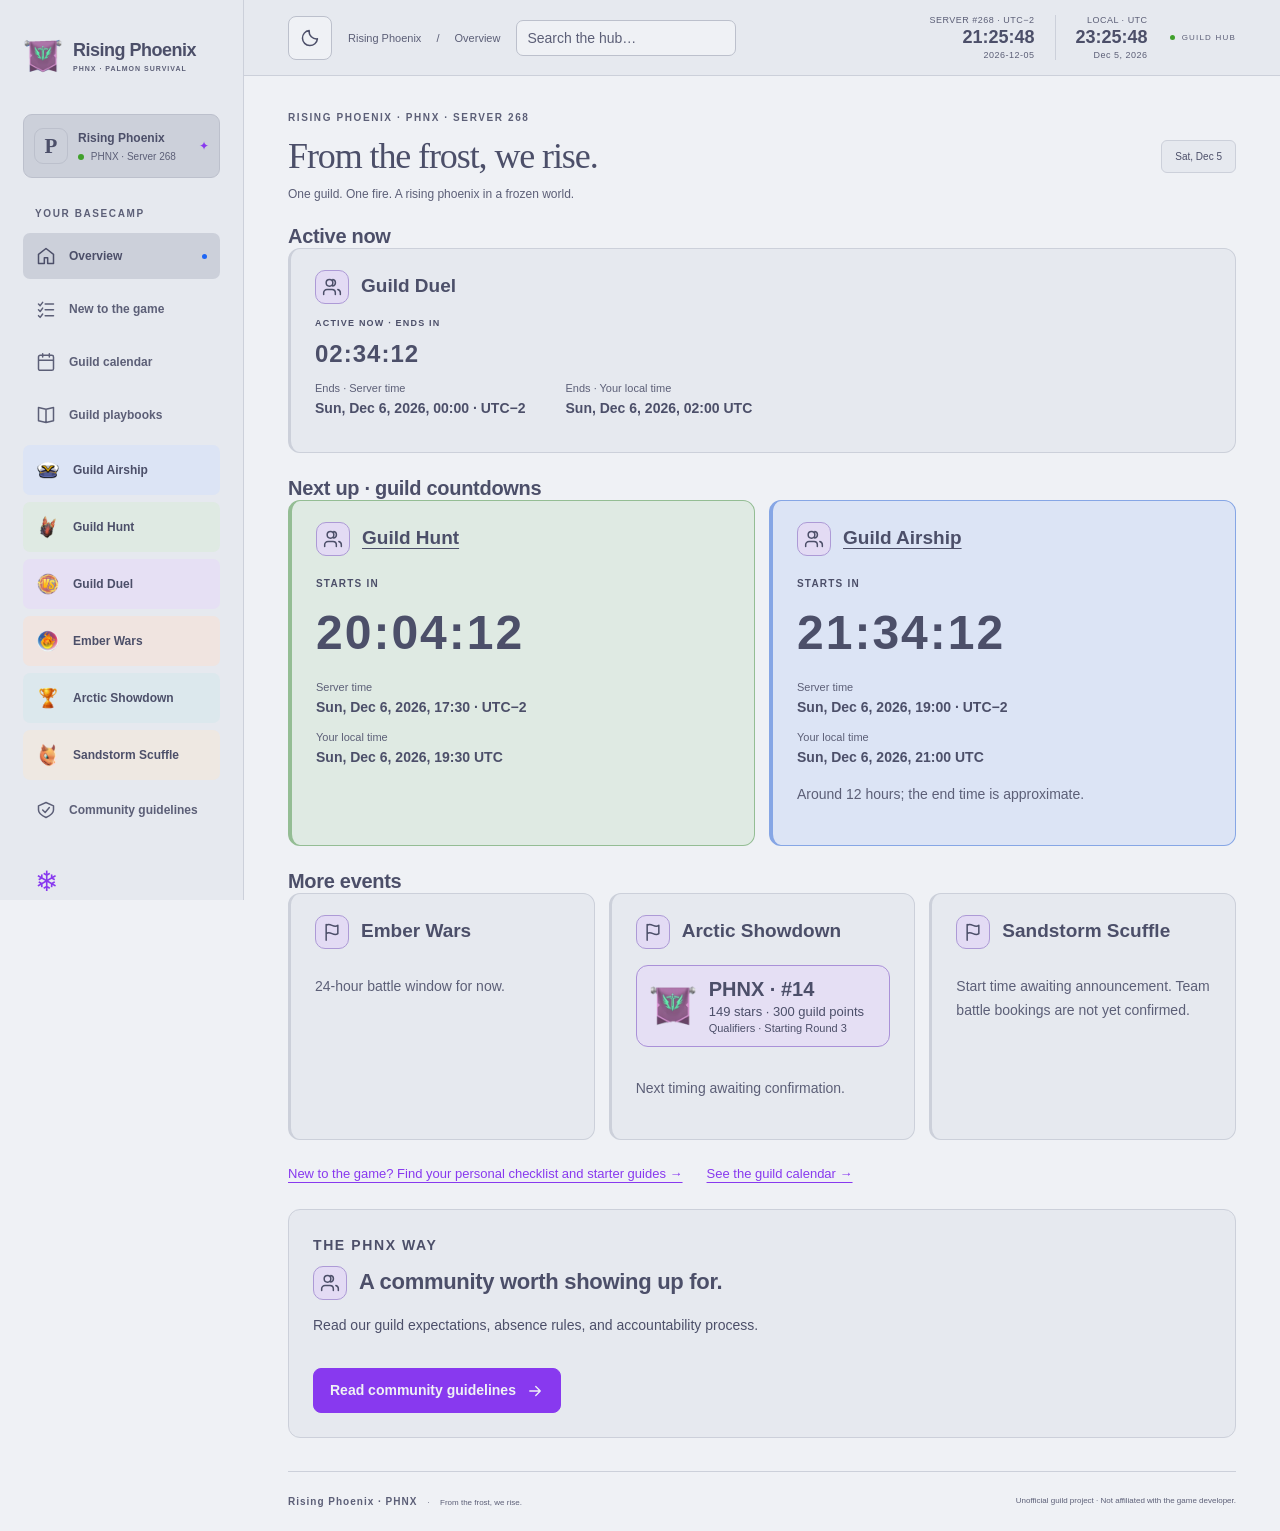
==== commit af31baa9: "Remove repetitive snapshot and not-live disclaimers" ====
--- a/index.html
+++ b/index.html
@@ -1 +1 @@
-<!doctype html> <html lang="en"> <head> <meta charset="utf-8"> <meta http-equiv="Content-Security-Policy" content="default-src 'self'; style-src 'self'; script-src 'self'; connect-src 'self'; object-src 'none'; base-uri 'none'"> <meta name="referrer" content="strict-origin-when-cross-origin"> <meta name="viewport" content="width=device-width,initial-scale=1"> <meta name="theme-color" content="#eff1f5" media="(prefers-color-scheme: light)"> <meta name="theme-color" content="#1e1e2e" media="(prefers-color-scheme: dark)"> <meta name="description" content="Rising Phoenix (PHNX), server 268. An ember in the ice: guild guides, event schedules, and a place to rise together in Palmon Survival."> <title>Rising Phoenix · PHNX Guild</title> <link rel="icon" type="image/x-icon" href="./assets/branding/favicon.ico?v=91716b744866ed358b77" sizes="16x16 32x32 48x48"> <link rel="stylesheet" href="./styles.css?v=91716b744866ed358b77"> <script type="module" src="./app.js?v=91716b744866ed358b77"></script> </head> <body> <a class="skip-link" href="#main">Skip to content</a> <aside class="sidebar"> <a class="brand" href="#dashboard" aria-label="Rising Phoenix home"><span class="brand-mark" aria-hidden="true"><img src="./assets/results/duel-phnx.webp?v=91716b744866ed358b77" width="40" height="40" alt=""></span><span>Rising Phoenix<small>PHNX · PALMON SURVIVAL</small></span></a> <div class="guild-card"><span class="guild-avatar">P</span><div>Rising Phoenix<small><span class="status-dot"></span> PHNX · Server 268</small></div><span class="guild-star">✦</span></div> <p class="nav-label">YOUR BASECAMP</p> <nav aria-label="Main navigation"> <a href="#dashboard" data-page="dashboard"><span>▦</span> Overview</a> <a href="#new-to-game" data-page="new-to-game"><span>✦</span> New to the game</a> <a href="#seasons" data-page="seasons" data-season-link hidden><span>▤</span> Seasons</a> <a href="#calendar" data-page="calendar"><span>▦</span> Guild calendar</a> <a href="#playbooks" data-page="playbooks"><span>⚑</span> Guild playbooks</a> <a href="#guild-duel" data-page="guild-duel" aria-expanded="false" aria-controls="duel-submenu"><img class="nav-event-icon" src="./assets/events/guild-duel.webp?v=91716b744866ed358b77" width="24" height="24" alt=""> Guild Duel</a> <div id="duel-submenu" class="nav-submenu" role="group" aria-label="Guild Duel pages" hidden> <a href="#guild-duel-players" data-page="guild-duel-players">Players</a> <a href="#guild-duel-officers" data-page="guild-duel-officers">Officers &amp; callers</a> </div> <a href="#ember-wars" data-page="ember-wars"><img class="nav-event-icon" src="./assets/events/ember-wars.webp?v=91716b744866ed358b77" width="24" height="24" alt=""> Ember Wars</a> <a href="#arctic-showdown" data-page="arctic-showdown"><img class="nav-event-icon" src="./assets/events/arctic-showdown.webp?v=91716b744866ed358b77" width="24" height="24" alt=""> Arctic Showdown</a> <a href="#sandstorm-scuffle" data-page="sandstorm-scuffle" aria-expanded="false" aria-controls="sandstorm-submenu"><img class="nav-event-icon" src="./assets/events/sandstorm-scuffle.webp?v=91716b744866ed358b77" width="24" height="24" alt=""> Sandstorm Scuffle</a> <div id="sandstorm-submenu" class="nav-submenu" role="group" aria-label="Sandstorm Scuffle pages" hidden> <a href="#sandstorm-players" data-page="sandstorm-players">Players</a> <a href="#sandstorm-officers" data-page="sandstorm-officers">Officers &amp; callers</a> </div> <a href="#community" data-page="community"><span>◇</span> Community guidelines</a> </nav> <div class="sidebar-bottom"><div class="winter-icon">❄</div><strong>An ember in the ice.</strong><p>Through the frost. Into the fire.<br>We rise together.</p><span class="version">RISING PHOENIX · V0.1</span></div> </aside> <div class="workspace"> <header class="topbar"> <div class="theme-controls" role="group" aria-label="Color theme"> <button id="theme-toggle" type="button" aria-label="Switch to dark mode" title="Switch to dark mode"><svg class="ui-icon" viewBox="0 0 24 24" aria-hidden="true" fill="none" stroke="currentColor" stroke-width="1.8" stroke-linecap="round" stroke-linejoin="round"><path d="M20.9 13A9 9 0 0 1 11 3.1 9 9 0 1 0 20.9 13Z"></path></svg></button> </div> <div class="breadcrumb">Rising Phoenix <span>/</span> <strong id="page-name">Overview</strong></div> <search class="site-search" aria-label="Search the guild hub"> <label for="site-search">Search the guild hub</label> <input id="site-search" type="search" placeholder="Search the hub…" autocomplete="off" aria-describedby="site-search-status" aria-controls="site-search-results"> <div id="site-search-feedback" hidden> <p id="site-search-status" class="small muted" role="status"></p> <ul id="site-search-results" hidden></ul> </div> </search> <div class="topbar-right"><div class="clock-pair"><div class="server-clock" role="group" aria-label="Server 268 time, UTC minus 2" title="Server #268 · fixed UTC−2 · based on your device clock"><span>SERVER #268 · UTC−2</span><time id="server-clock">--:--:--</time><span id="server-clock-date"></span></div><div class="server-clock local-clock" role="group" aria-label="Your local date and time" title="Your device’s local timezone"><span>LOCAL · <span id="local-clock-zone"></span></span><time id="local-clock">--:--:--</time><span id="local-clock-date"></span></div></div><span class="local-badge">GUILD HUB</span></div></header> <main id="main" tabindex="-1"> <div class="page-heading"><div><p class="eyebrow">RISING PHOENIX · PHNX · SERVER 268</p><h1 id="heading">From the frost, we rise.</h1><p id="subheading">One guild. One fire. A rising phoenix in a frozen world.</p></div><div class="date-display" id="today"></div></div> <section id="dashboard-view" class="view" data-layout="overview"> <section class="hero" aria-labelledby="hero-title"><div class="hero-art" aria-hidden="true"><div class="sun"></div><div class="mountain mountain-back"></div><div class="mountain mountain-front"></div><div class="pine pine-one"></div><div class="pine pine-two"></div><div class="pine pine-three"></div><div class="snow-ground"></div></div><div class="hero-content"><span class="hero-pill"><span class="status-dot"></span> PHNX · EMBER WARS</span><h2 id="hero-title">Ember Wars.<br>Rise together.</h2><p><strong><time datetime="2026-11-04T13:30:00-02:00">Wednesday, 4 November · 13:30</time> server time (UTC−2)<span data-local-time="2026-11-04T13:30:00-02:00"> · Enable JavaScript for your local time</span>.</strong><br>Battles every Wednesday and Saturday. Confirm your side and role with Leadership. Use the in-game vote to signal likely participation — not a firm commitment.</p><a class="button light" href="#ember-wars">Get ready for Ember Wars <span>↗</span></a></div><span class="hero-caption">RISING PHOENIX · BRING THE FIRE.</span></section> <div class="landing-updates"> </div> <div class="landing-quick-links"><a class="text-link" href="#new-to-game">New to the game? Find your personal checklist and starter guides ↗</a><a class="text-link" href="#calendar">See the guild calendar ↗</a></div> <section class="ember-callout" aria-labelledby="community-callout-title"><div><p class="eyebrow">THE PHNX WAY</p><h2 id="community-callout-title">A community worth showing up for.</h2><p>Read our guild expectations, absence rules, and accountability process.</p></div><a class="button primary" href="#community">Read community guidelines ↗</a></section> <section id="season-preview" hidden><div class="section-heading"><h2>Get ready for the season.</h2><a class="text-link" href="#seasons">Season preparation ↗</a></div><div id="guide-preview" class="guide-grid"></div></section> </section> <section id="new-to-game-view" class="view" data-layout="detail" hidden aria-labelledby="new-player-title"> <div class="ember-intro"><p class="eyebrow">YOUR FIRST STEPS WITH PHNX</p><h2 id="new-player-title">Find your feet. Build your routine.</h2><p>Start with your personal checklist: today’s guild priorities plus everyday essentials. Progress stays in this browser and resets at server midnight.</p><p><a class="text-link" href="#seasons">Read the season guide ↗</a> · <a class="text-link" href="#playbooks">Browse all event playbooks ↗</a> · <a class="text-link" href="#community">Learn the guild guidelines ↗</a></p></div> <section id="upcoming-beginners" hidden aria-labelledby="upcoming-beginners-title"><div class="section-heading"><h2 id="upcoming-beginners-title">Get ready · events within 48 hours</h2></div><div id="beginner-events" class="ember-grid"></div></section> <section class="priorities-panel"><div class="section-heading"><h2>Today’s priorities <span class="count" id="priority-count">0 / 3</span></h2><span class="muted small">Your personal checklist</span></div><div id="priorities"></div><div class="progress-track"><div id="progress-fill"></div></div><p class="small muted" id="progress-text">Small steps make a big difference.</p></section> </section> <section id="seasons-view" class="view" data-layout="library" hidden aria-labelledby="guides-intro-title"> <div class="ember-intro"><p class="eyebrow">SEASONS · FIELD GUIDE</p><h2 id="guides-intro-title">Know what lies ahead.</h2><p id="season-context">Season guidance and preparation.</p><a class="text-link" href="#playbooks">Looking for event and rally guidance? Browse guild playbooks ↗</a></div> <p id="season-unavailable">No upcoming season start is confirmed here yet.</p> <section id="season-guides" hidden aria-labelledby="guide-library-title"><div class="section-heading"><h2 id="guide-library-title">Season starter checklists</h2></div><div class="guide-toolbar"><label for="guide-search">Find a checklist</label><input type="search" id="guide-search" placeholder="Search season preparation…"></div><div id="guide-list" class="guide-grid"></div><p id="no-guides" hidden>No matching checklists.</p></section> </section> <section id="calendar-view" class="view" data-layout="detail" hidden aria-labelledby="calendar-month-title"> <section class="month-calendar ember-panel" aria-labelledby="calendar-month-title"> <div class="calendar-controls"><div><p class="eyebrow">GUILD EVENTS · SERVER DATES (UTC−2)</p><h2 id="calendar-month-title" aria-live="polite"></h2></div><div class="calendar-actions"><button type="button" id="calendar-prev" aria-label="Previous month">←</button><button type="button" id="calendar-today">Today</button><button type="button" id="calendar-next" aria-label="Next month">→</button></div><label for="calendar-filter">Show events<select id="calendar-filter"><option value="all">All events</option><option value="airship">Airship</option><option value="guild-hunt">Guild Hunt</option><option value="arctic-showdown">Arctic Showdown</option><option value="ember-wars">Ember Wars</option><option value="sandstorm-scuffle">Sandstorm Scuffle</option></select></label></div> <div class="calendar-weekdays" aria-hidden="true"><span>Mon</span><span>Tue</span><span>Wed</span><span>Thu</span><span>Fri</span><span>Sat</span><span>Sun</span></div><div id="calendar-days" class="calendar-days"></div> </section> </section> <section id="playbooks-view" class="view" data-layout="library" hidden aria-labelledby="playbooks-intro-title"><div class="ember-intro"><p class="eyebrow">GUILD PLAYBOOKS · THE PHNX WAY</p><h2 id="playbooks-intro-title">Show up ready. Move as one.</h2><p>No sensitive coordinates or battle plans here. These starter checklists help you prepare; officers set the actual objectives.</p></div> <section aria-labelledby="event-playbooks-title"><div class="section-heading"><h2 id="event-playbooks-title">Event playbooks</h2></div><div class="guide-grid"> <a class="guide-card" data-event="airship" href="#airship"><span class="guide-category">GUILD EVENT <span>↗</span></span><strong>Guild Airship</strong><span class="guide-description">Departure countdown, player preparation and organizer guidance.</span><span class="guide-bottom">OPEN PLAYBOOK</span></a> <a class="guide-card" data-event="guild-hunt" href="#guild-hunt"><span class="guide-category">GUILD EVENT <span>↗</span></span><strong>Guild Hunt</strong><span class="guide-description">Confirmed hunt timing, rally preparation and caller coordination.</span><span class="guide-bottom">OPEN PLAYBOOK</span></a> <a class="guide-card" data-event="ember-wars" href="#ember-wars"><span class="guide-category">CROSS-SERVER EVENT <span>↗</span></span><strong>Ember Wars</strong><span class="guide-description">Battle schedule, King coordination, roles, and preparation for Frost Legion vs. Ember Alliance.</span><span class="guide-bottom">OPEN PLAYBOOK</span></a> <a class="guide-card" data-event="arctic-showdown" href="#arctic-showdown"><span class="guide-category">GUILD EVENT <span>↗</span></span><strong>Arctic Showdown</strong><span class="guide-description">PHNX numbered attacks, target coordination, and preparation.</span><span class="guide-bottom">OPEN PLAYBOOK</span></a> <a class="guide-card" data-event="guild-duel" href="#guild-duel"><span class="guide-category">GUILD EVENT <span>↗</span></span><strong>Guild Duel</strong><span class="guide-description">Daily scoring tasks, resource planning, personal rewards, and Saturday Raid guidance.</span><span class="guide-bottom">OPEN PLAYBOOK</span></a> <a class="guide-card" data-event="sandstorm-scuffle" href="#sandstorm-scuffle"><span class="guide-category">GUILD EVENT <span>↗</span></span><strong>Sandstorm Scuffle</strong><span class="guide-description">Signup, structures, scoring, squad roles, healing, and rewards.</span><span class="guide-bottom">OPEN PLAYBOOK</span></a> </div></section> <section aria-labelledby="team-checklists-title"><div class="section-heading"><h2 id="team-checklists-title">Team preparation checklists</h2></div><div id="playbook-list" class="guide-grid"></div></section> </section> <section id="airship-view" class="view" data-layout="detail" hidden aria-labelledby="airship-title"> <div class="ember-intro"><p class="eyebrow">GUILD AIRSHIP · EVENT HUB</p><h2 id="airship-title">Make the departure. Bring the guild.</h2><p>Airship departures in server and local time.</p><p><a class="text-link" href="#airship-players">Players ↗</a> · <a class="text-link" href="#airship-officers">Officers &amp; callers ↗</a></p></div> <section class="ember-panel airship-panel" aria-labelledby="airship-departure-title"><h3 id="airship-departure-title">Next scheduled Airship</h3><p class="eyebrow">DEPARTURE IN</p><p class="airship-countdown" data-airship-countdown aria-label="Time until next scheduled Airship departure">--:--:--</p><dl class="departure-times"><div><dt>Server time</dt><dd><time data-airship-server>See the recurring schedule below.</time></dd></div><div><dt>Your local time</dt><dd><time data-airship-local>Enable JavaScript to see your local departure time.</time></dd></div></dl></section> <section class="ember-panel"><h3>Weekly schedule</h3><ul><li><strong>Mon / Wed / Fri / Sun:</strong> 19:00 server time.<span data-local-schedule="19:00" data-weekdays="0,1,3,5"> Enable JavaScript for the next occurrence in local time.</span></li><li><strong>Tue / Thu / Sat:</strong> 07:00 server time.<span data-local-schedule="07:00" data-weekdays="2,4,6"> Enable JavaScript for the next occurrence in local time.</span></li></ul><a class="text-link" href="#calendar">See all departures on the calendar ↗</a></section> </section> <section id="airship-players-view" class="view" data-layout="detail" hidden aria-labelledby="airship-player-title"> <div class="ember-intro"><p class="eyebrow">GUILD AIRSHIP · PLAYER GUIDE</p><h2 id="airship-player-title">For players</h2><p>Know the departure time and ask what to prepare.</p><a class="text-link" href="#airship">Event overview ↗</a></div> <div data-beginner-event="airship"></div> </section> <section id="airship-officers-view" class="view" data-layout="detail" hidden aria-labelledby="airship-officer-title"> <div class="ember-intro"><p class="eyebrow">GUILD AIRSHIP · OFFICER PLAYBOOK</p><h2 id="airship-officer-title">For officers &amp; callers</h2><p>Keep the departure and preparation instructions clear.</p><a class="text-link" href="#airship">Event overview ↗</a></div> <details class="ember-panel"><summary>Organizer checklist</summary><p>Publish schedule changes in guild channels, check attendance and tell players what to prepare.</p></details> </section> <section id="guild-hunt-view" class="view" data-layout="detail" hidden aria-labelledby="hunt-title"> <div class="ember-intro"><p class="eyebrow">GUILD HUNT · FLAPPY</p><h2 id="hunt-title">Ready for the rally.</h2><p>Every third day. Prepare your team and follow the rally organizer.</p><p><a class="text-link" href="#guild-hunt-players">Players ↗</a> · <a class="text-link" href="#guild-hunt-officers">Officers &amp; callers ↗</a></p></div> <section class="ember-panel"><h3>Hunt schedule</h3><p>Flappy runs every 3 days, alternating between <strong>22:00</strong> and <strong>17:30 server time (UTC−2)</strong>, starting <time datetime="2026-11-03T22:00:00-02:00">3 November 2026 at 22:00</time><span data-local-time="2026-11-03T22:00:00-02:00"> · Enable JavaScript for your local time</span>.</p><a class="text-link" href="#calendar">See the guild calendar ↗</a></section> </section> <section id="guild-hunt-players-view" class="view" data-layout="detail" hidden aria-labelledby="hunt-player-title"> <div class="ember-intro"><p class="eyebrow">GUILD HUNT · PLAYER GUIDE</p><h2 id="hunt-player-title">For players</h2><p>Prepare your team and follow the rally organizer.</p><a class="text-link" href="#guild-hunt">Event overview ↗</a></div> <div data-beginner-event="guild-hunt"></div> </section> <section id="guild-hunt-officers-view" class="view" data-layout="detail" hidden aria-labelledby="hunt-officer-title"> <div class="ember-intro"><p class="eyebrow">GUILD HUNT · OFFICER PLAYBOOK</p><h2 id="hunt-officer-title">For officers &amp; callers</h2><p>Confirm the hunt time and make rally assignments clear.</p><a class="text-link" href="#guild-hunt">Event overview ↗</a></div> <details class="ember-panel"><summary>Rally coordination</summary><p>Announce the next hunt time, designate the organizer and assign suitable roles to new players. Keep current targets and member assignments in guild channels. Update the published rotation if Leadership changes the schedule.</p></details> </section> <section id="ember-wars-view" class="view" data-layout="detail" hidden aria-labelledby="ember-intro-title"> <div class="ember-intro"><p class="eyebrow">EMBER WARS · 2026 SCHEDULE &amp; NEW PLAYER GUIDE</p><h2 id="ember-intro-title">Work together. Follow calls. Help with the objective.</h2><p>Frost Legion vs. Ember Alliance · S265–S268. Every power level can contribute; PHNX Leadership sets the strategy.</p><p><strong>Wednesday and Saturday at 13:30 server time (UTC−2).</strong> Next listed battle: <time datetime="2026-11-04T13:30:00-02:00">Wednesday, 4 November at 13:30</time><span data-local-time="2026-11-04T13:30:00-02:00"> · Enable JavaScript for your local time</span>. Vote to signal likely participation, not a firm commitment.</p></div> <p><a class="text-link" href="#ember-wars-players">Players ↗</a> · <a class="text-link" href="#ember-wars-officers">Officers &amp; callers ↗</a></p> </section> <section id="ember-wars-players-view" class="view" data-layout="detail" hidden aria-labelledby="ember-player-title"> <div class="ember-intro"><p class="eyebrow">EMBER WARS · PLAYER GUIDE</p><h2 id="ember-player-title">For players</h2><p>Prepare for your assigned role and follow the caller.</p><a class="text-link" href="#ember-wars">Event overview ↗</a></div> <div data-beginner-event="ember-wars"></div> <div class="section-heading"><h2>Preparation and roles</h2></div><div id="ember-sections" class="ember-grid"></div> <details class="ember-panel"><summary>Useful information &amp; community guides</summary><ul id="ember-resources" class="ember-resources"></ul></details> </section> <section id="ember-wars-officers-view" class="view" data-layout="detail" hidden aria-labelledby="ember-officer-title"> <div class="ember-intro"><p class="eyebrow">EMBER WARS · OFFICER PLAYBOOK</p><h2 id="ember-officer-title">For officers &amp; callers</h2><p>King coordination, side selection and posted assignments.</p><a class="text-link" href="#ember-wars">Event overview ↗</a></div> <div class="ember-grid"> <section class="ember-panel"><h3>Weekly coordination</h3><ul><li><strong>Mondays:</strong> King scheduling and side selection for both upcoming battles. November dates: 2, 9, 16, 23.</li><li><strong>Tuesdays:</strong> Attackers declare war, 00:00–24:00 server time. November dates: 3, 10, 17, 24.</li><li><strong>Wednesdays and Saturdays:</strong> Battle begins at 13:30 server time.</li></ul><p>The supplied phase notice lists reinforcements 00:00–13:00 and preparation 13:00–13:30 server time. It does not explicitly identify their day or confirm that both battle days use those windows; check in-game. No Saturday declaration window was supplied.</p></section> <section class="ember-panel"><h3>King responsibilities</h3><ul><li>Review the upcoming battle dates.</li><li>Decide whether to switch sides or follow the system schedule.</li><li>Coordinate with the Kings of the other three servers.</li><li>Communicate final assignments to guild members.</li><li>Ensure everyone knows their attacking or defending role before battle day.</li></ul><p>Monday decisions determine assignments for that week's two battles. Roles alternate with every battle; always confirm your assignment rather than assuming your side or role stays the same.</p></section> <section class="ember-panel"><h3>November 2026 · posted rotation</h3><p><strong>Subject to King-confirmed assignments.</strong> Side switches can change the posted plan; this is not a permanent weekday rule.</p><ul><li><strong>Wed 4, 11, 18, 25:</strong> Frost Legion attacks; Ember Alliance defends.</li><li><strong>Sat 7, 14, 21, 28:</strong> Ember Alliance attacks; Frost Legion defends.</li></ul><p>All battles: 13:30 server time. No server-to-faction mapping is supplied; do not assume PHNX's side from its server number.</p><a class="text-link" href="#calendar">See November on the calendar ↗</a></section> </div> </section> <section id="arctic-showdown-view" class="view" data-layout="detail" hidden aria-labelledby="arctic-title"> <div class="ember-intro"><p class="eyebrow">ARCTIC SHOWDOWN · GUILD PLAYBOOK</p><h2 id="arctic-title">Match your number. Coordinate your next move.</h2><p>A guild event built on communication and planning.</p></div> <p><a class="text-link" href="#arctic-showdown-players">Players ↗</a> · <a class="text-link" href="#arctic-showdown-officers">Officers &amp; callers ↗</a></p> <section class="ember-panel" aria-labelledby="arctic-rankings-title"> <p class="eyebrow">QUALIFIERS · STARTING ROUND 3</p> <h3 id="arctic-rankings-title">Guild standings</h3> <div data-arctic-placement></div> <p id="arctic-rankings-note" class="small muted">Latest supplied standings · Starting Round 3. Manually updated snapshot, not live results.</p> <div class="results-scroll" role="region" aria-label="Arctic qualifier standings" tabindex="0"> <table class="placement-table" aria-describedby="arctic-rankings-note"> <caption>Arctic Showdown qualifiers · Starting Round 3</caption> <thead><tr><th scope="col">Rank</th><th scope="col">Guild</th><th scope="col">Total stars</th><th scope="col">Guild points</th></tr></thead> <tbody> <tr><th scope="row">1</th><td><img src="./assets/guilds/arctic-1.webp?v=91716b744866ed358b77" alt="" width="40" height="44" loading="lazy"><span>[GIFT] LikeaGift<small>Server #265</small></span></td><td>180</td><td>360</td></tr> <tr><th scope="row">2</th><td><img src="./assets/guilds/arctic-2.webp?v=91716b744866ed358b77" alt="" width="40" height="44" loading="lazy"><span>[GOD] OLYMPUS<small>Server #266</small></span></td><td>178</td><td>360</td></tr> <tr><th scope="row">3</th><td><img src="./assets/guilds/arctic-3.webp?v=91716b744866ed358b77" alt="" width="40" height="44" loading="lazy"><span>[WTF] WeTakeFirst<small>Server #268</small></span></td><td>177</td><td>360</td></tr> <tr><th scope="row">4</th><td><img src="./assets/guilds/arctic-4.webp?v=91716b744866ed358b77" alt="" width="40" height="44" loading="lazy"><span>[ORGN] THE_ORIGIN<small>Server #266</small></span></td><td>177</td><td>360</td></tr> <tr><th scope="row">5</th><td><img src="./assets/guilds/arctic-5.webp?v=91716b744866ed358b77" alt="" width="40" height="44" loading="lazy"><span>[OATH] Ironveil<small>Server #265</small></span></td><td>177</td><td>360</td></tr> <tr><th scope="row">6</th><td><img src="./assets/guilds/arctic-6.webp?v=91716b744866ed358b77" alt="" width="40" height="44" loading="lazy"><span>[SVR] SavageRenegades<small>Server #267</small></span></td><td>174</td><td>360</td></tr> <tr><th scope="row">7</th><td><img src="./assets/guilds/arctic-7.webp?v=91716b744866ed358b77" alt="" width="40" height="44" loading="lazy"><span>[Mush] Luckshrooms<small>Server #265</small></span></td><td>154</td><td>360</td></tr> <tr><th scope="row">8</th><td><img src="./assets/guilds/arctic-8.webp?v=91716b744866ed358b77" alt="" width="40" height="44" loading="lazy"><span>[Dese] Desert_storm<small>Server #265</small></span></td><td>15</td><td>345</td></tr> <tr><th scope="row">9</th><td><img src="./assets/guilds/arctic-9.webp?v=91716b744866ed358b77" alt="" width="40" height="44" loading="lazy"><span>[PLR] PalRunner<small>Server #267</small></span></td><td>175</td><td>300</td></tr> <tr><th scope="row">10</th><td><img src="./assets/guilds/arctic-10.webp?v=91716b744866ed358b77" alt="" width="40" height="44" loading="lazy"><span>[NOX] Dark_Lords<small>Server #267</small></span></td><td>174</td><td>300</td></tr> <tr><th scope="row">11</th><td><img src="./assets/guilds/arctic-11.webp?v=91716b744866ed358b77" alt="" width="40" height="44" loading="lazy"><span>[CBG] CabbageCarnage<small>Server #265</small></span></td><td>174</td><td>300</td></tr> <tr><th scope="row">12</th><td><img src="./assets/guilds/arctic-12.webp?v=91716b744866ed358b77" alt="" width="40" height="44" loading="lazy"><span>[TNW] Nightwatchers<small>Server #266</small></span></td><td>170</td><td>300</td></tr> <tr><th scope="row">13</th><td><img src="./assets/guilds/arctic-13.webp?v=91716b744866ed358b77" alt="" width="40" height="44" loading="lazy"><span>[NEBA] Family<small>Server #266</small></span></td><td>167</td><td>300</td></tr> <tr class="placement-ours" data-guild="PHNX"><th scope="row">14<span class="sr-only"> · Our guild</span></th><td><img src="./assets/guilds/arctic-14.webp?v=91716b744866ed358b77" alt="" width="40" height="44" loading="lazy"><span>[PHNX] RisingPhoenix<small>Server #268 · Our guild</small></span></td><td>149</td><td>300</td></tr> <tr><th scope="row">15</th><td><img src="./assets/guilds/arctic-15.webp?v=91716b744866ed358b77" alt="" width="40" height="44" loading="lazy"><span>[LNCN] LaughingCoffin<small>Server #268</small></span></td><td>146</td><td>300</td></tr> <tr><th scope="row">16</th><td><img src="./assets/guilds/arctic-16.webp?v=91716b744866ed358b77" alt="" width="40" height="44" loading="lazy"><span>[DrEv] EVIL_DRAGONS<small>Server #267</small></span></td><td>118</td><td>300</td></tr> <tr><th scope="row">17</th><td><img src="./assets/guilds/arctic-17.webp?v=91716b744866ed358b77" alt="" width="40" height="44" loading="lazy"><span>[APO] Apocalypto<small>Server #268</small></span></td><td>99</td><td>300</td></tr> <tr><th scope="row">18</th><td><img src="./assets/guilds/arctic-18.webp?v=91716b744866ed358b77" alt="" width="40" height="44" loading="lazy"><span>[MLR] MysticLunar<small>Server #266</small></span></td><td>93</td><td>300</td></tr> <tr><th scope="row">19</th><td><img src="./assets/guilds/arctic-19.webp?v=91716b744866ed358b77" alt="" width="40" height="44" loading="lazy"><span>[SKY] SkyWarhorse<small>Server #266</small></span></td><td>84</td><td>300</td></tr> <tr><th scope="row">20</th><td><img src="./assets/guilds/arctic-20.webp?v=91716b744866ed358b77" alt="" width="40" height="44" loading="lazy"><span>[ram] shadowfighter<small>Server #268</small></span></td><td>22</td><td>290</td></tr> <tr><th scope="row">21</th><td><img src="./assets/guilds/arctic-21.webp?v=91716b744866ed358b77" alt="" width="40" height="44" loading="lazy"><span>[TFD] FLYINGDUTCHMAN<small>Server #266</small></span></td><td>18</td><td>287</td></tr> <tr><th scope="row">22</th><td><img src="./assets/guilds/arctic-22.webp?v=91716b744866ed358b77" alt="" width="40" height="44" loading="lazy"><span>[GHST] GhostsGarden<small>Server #265</small></span></td><td>94</td><td>240</td></tr> <tr><th scope="row">23</th><td><img src="./assets/guilds/arctic-23.webp?v=91716b744866ed358b77" alt="" width="40" height="44" loading="lazy"><span>[Fu2] FreaksUnited<small>Server #267</small></span></td><td>90</td><td>240</td></tr> <tr><th scope="row">24</th><td><img src="./assets/guilds/arctic-24.webp?v=91716b744866ed358b77" alt="" width="40" height="44" loading="lazy"><span>[POL] AkademiaPolska<small>Server #265</small></span></td><td>81</td><td>240</td></tr> <tr><th scope="row">25</th><td><img src="./assets/guilds/arctic-25.webp?v=91716b744866ed358b77" alt="" width="40" height="44" loading="lazy"><span>[RAZ] RazorEdge<small>Server #267</small></span></td><td>58</td><td>240</td></tr> <tr><th scope="row">26</th><td><img src="./assets/guilds/arctic-26.webp?v=91716b744866ed358b77" alt="" width="40" height="44" loading="lazy"><span>[TUR] TURKIYE<small>Server #265</small></span></td><td>44</td><td>240</td></tr> <tr><th scope="row">27</th><td><img src="./assets/guilds/arctic-27.webp?v=91716b744866ed358b77" alt="" width="40" height="44" loading="lazy"><span>[UBK] Unbroken<small>Server #268</small></span></td><td>21</td><td>240</td></tr> <tr><th scope="row">28</th><td><img src="./assets/guilds/arctic-28.webp?v=91716b744866ed358b77" alt="" width="40" height="44" loading="lazy"><span>[1406] tigers<small>Server #267</small></span></td><td>12</td><td>240</td></tr> <tr><th scope="row">29</th><td><img src="./assets/guilds/arctic-29.webp?v=91716b744866ed358b77" alt="" width="40" height="44" loading="lazy"><span>[C3QQ] KKKK<small>Server #268</small></span></td><td>11</td><td>240</td></tr> <tr><th scope="row">30</th><td><img src="./assets/guilds/arctic-30.webp?v=91716b744866ed358b77" alt="" width="40" height="44" loading="lazy"><span>[SWS] PopeLand<small>Server #266</small></span></td><td>5</td><td>205</td></tr> <tr><th scope="row">31</th><td><img src="./assets/guilds/arctic-31.webp?v=91716b744866ed358b77" alt="" width="40" height="44" loading="lazy"><span>[bigu] WARRIORS<small>Server #266</small></span></td><td>0</td><td>146</td></tr> </tbody> </table> </div> </section> <section class="ember-panel"><h3>November 2026 · practice schedule</h3><p>Rounds 1–7: 2–8 November, one per day. Round of 16: 9 November; quarter-finals: 10 November; semi-finals: 11 November; finals: 12 November. Later rounds depend on qualification.</p><p>Battles start at 10:00 server time (UTC−2).</p><a class="text-link" href="#calendar">View the calendar ↗</a></section> <section class="ember-panel"><h3>Daily phases · server time (UTC−2)</h3><ul><li><strong>00:00–01:00:</strong> Matchmaking.</li><li><strong>01:00–10:00:</strong> Preparation; configure attack and defence lineups.</li><li><strong>10:00–23:00:</strong> Battle.</li><li><strong>23:00–24:00:</strong> Tally.</li></ul></section> </section> <section id="arctic-showdown-players-view" class="view" data-layout="detail" hidden aria-labelledby="arctic-player-title"> <div class="ember-intro"><p class="eyebrow">ARCTIC SHOWDOWN · PLAYER GUIDE</p><h2 id="arctic-player-title">For players</h2><p>Know your position and confirm your target before using an attack.</p><a class="text-link" href="#arctic-showdown">Event overview ↗</a></div> <div data-beginner-event="arctic-showdown"></div> <div class="ember-grid"> <article class="ember-panel"><h3>Attacks and stars</h3><ul><li>You have <strong>2 attacks daily</strong>; VIP 14+ receives one extra attack. The game allows any enemy target, but follow PHNX target assignments.</li><li>All your squads combine into a rally squad against the enemy defending rally squad.</li><li><strong>Win: 3 stars.</strong> On a loss, eliminate <strong>more than 75%</strong> of defending Armigo for 2 stars, or <strong>more than 50%</strong> for 1 star. The thresholds are strictly more than, not at least.</li><li>Regular squads are applied by default and filled with maximum-level Armigo, regardless of Camp supply. Event Armigo losses do not affect your Camp.</li></ul></article> <article class="ember-panel"><h3>Who can take part?</h3><p>All guildmates present at registration can attack, not just the selected defenders. Defenders also set defence lineups for their separate buildings; Guild Guardians only defend.</p><p><strong>Leaving the guild disqualifies you from remaining matches, even if you rejoin.</strong> Members joining during registration need officers to re-register them to participate.</p></article> <article class="ember-panel"><h3>Before using your attacks</h3><ul><li>Be ready during the battle window.</li><li>Confirm your position number and assigned target before attacking.</li><li>Coordinate to avoid taking someone else’s target.</li><li>Share your first result and ask for your next assignment.</li></ul></article> </div> <section class="ember-panel" aria-labelledby="arctic-resources-title"><h2 id="arctic-resources-title">Learn more about Arctic Showdown</h2><p>Official overview and community guides. The S2 guide covers the revamped event.</p><ul class="ember-resources"> <li><a href="https://www.youtube.com/shorts/0n0AAVrkhnk" target="_blank" rel="noopener noreferrer">Explorer’s Guide Book | Arctic Showdown ↗</a><span>Official Palmon Survival short · event overview</span></li> <li><a href="https://www.youtube.com/watch?v=i5OcIQOOgiw" target="_blank" rel="noopener noreferrer">Arctic Showdown S2 Palmon Survival ↗</a><span>Community video · described as updated for a revamped version; may differ from your current event</span></li> <li><a href="https://www.youtube.com/watch?v=2eMBDYehs9c" target="_blank" rel="noopener noreferrer">Palmon Survival Off Season Events Arctic Showdown! ↗</a><span>Community guide and gameplay · may reflect older rules</span></li> </ul></section> </section> <section id="arctic-showdown-officers-view" class="view" data-layout="detail" hidden aria-labelledby="arctic-officer-title"> <div class="ember-intro"><p class="eyebrow">ARCTIC SHOWDOWN · OFFICER PLAYBOOK</p><h2 id="arctic-officer-title">For officers &amp; callers</h2><p>Keep target assignments clear and avoid overlapping attacks.</p><a class="text-link" href="#arctic-showdown">Event overview ↗</a></div> <section class="ember-panel"><h3>Registration and defenders</h3><p>The Guildmaster or R4 officers register 5–30 defenders. Guild Guardians automatically fill the roster to 30 after registration; they cannot attack. Selected defenders need both attack and defence lineups, while other eligible guildmates focus on attacking.</p><p>Check new arrivals during registration and re-register them as needed. Remind everyone that leaving, even temporarily, disqualifies them from remaining matches.</p></section> <section class="ember-panel"><h3>Guild scoring and progression</h3><p>The guild with more stars wins; equal star totals draw. All guildmates on both sides receive rewards based on the outcome.</p><p>Qualifier wins earn points, losses lose points, and draws award the same points to both sides. The top 16 guilds by total qualifier points advance to head-to-head elimination: Round of 16, quarter-finals, semi-finals and finals. Qualifier battle rules also apply in knockouts, and final rankings determine rewards. No knockout draw-resolution rule is supplied here; check in-game rather than inventing a tie-break.</p></section> <details id="attack-guidance" class="ember-panel"><summary>PHNX numbered-attack guidance</summary><p>Confirm the current roster and position numbers before sharing assignments. These guild instructions are undated and may change.</p><ul><li>First attacks match position numbers: position #1 attacks #1.</li><li>Reserve weaker side targets for their intended players.</li><li>Give explicit follow-up assignments when a target is occupied or an attack is complete; do not let players automatically move to the next number.</li></ul><p>This is PHNX Arctic Showdown guidance, not a universal game rule or Ember Wars instruction. Keep target/member details in guild channels, not on this public site.</p></details> </section> <section id="guild-duel-view" class="view" data-layout="detail" hidden aria-labelledby="duel-title"> <div class="ember-intro"><p class="eyebrow">GUILD DUEL · PHNX RESULTS</p><h2 id="duel-title">Six days. One guild.</h2><p>A home for our Guild Duel results. No final results have been added yet; the older matchup below is an unfinished snapshot, not a victory claim.</p><p><a class="text-link" href="#guild-duel-players">Player guide ↗</a> · <a class="text-link" href="#guild-duel-officers">Officers &amp; callers ↗</a></p></div> <section class="ember-panel duel-snapshot" aria-labelledby="duel-snapshot-title"><h2 id="duel-snapshot-title">Previous matchup · Rising Phoenix vs Nightwatchers</h2><p class="eyebrow">ARCHIVED SCORE · NOT LIVE · DATE UNKNOWN</p><div class="duel-matchup"><div><img src="./assets/results/duel-phnx.webp?v=91716b744866ed358b77" width="112" height="100" alt=""><h3>#268 [PHNX] Rising Phoenix</h3><p><strong>264,650,690</strong> Guild Points</p><p>46% recorded share</p></div><img class="duel-versus" src="./assets/events/guild-duel.webp?v=91716b744866ed358b77" width="96" height="100" alt=""><div><img src="./assets/results/nightwatchers.webp?v=91716b744866ed358b77" width="112" height="100" alt=""><h3>#266 [TNW] Nightwatchers</h3><p><strong>309,782,498</strong> Guild Points</p><p>54% recorded share</p></div></div><p><strong>Recorded Weekly Points: 0:0.</strong> This is an undated, in-progress record, not a final result or a live score. Check the active Duel for the current opponent and points.</p></section> </section> <section id="guild-duel-players-view" class="view" data-layout="detail" hidden aria-labelledby="duel-player-title"> <div class="ember-intro"><p class="eyebrow">GUILD DUEL · PLAYER GUIDE</p><h2 id="duel-player-title">For players</h2><p>One opposing guild, six themed days from Monday to Saturday. Your personal points also add to the guild total. Save for the right day and score together.</p><p><a class="text-link" href="#guild-duel">Guild Duel results ↗</a></p></div> <div data-beginner-event="guild-duel"></div> <div class="section-heading"><h2 id="duel-days-title">What scores each day</h2></div> <p class="small muted">Open a day for its tasks. Magic Bean acquisition scores every day; UR airships and Legendary Treasure Hunt quests score Tuesday and Saturday. These personal UR tasks are not the guild Airship departure.</p> <div id="duel-days" class="ember-grid" aria-labelledby="duel-days-title"></div> <noscript><p>Enable JavaScript to view the weekly task guide, or check the active task list in Guild &gt; Guild Duel.</p></noscript> <div class="ember-grid"> <details class="ember-panel"><summary>Personal chests, rank &amp; spending wisely</summary><ul><li><strong>Green chest:</strong> 660,000 daily points.</li><li><strong>Blue chest:</strong> 1,000,000 daily points.</li><li><strong>Purple chest:</strong> 2,300,000 daily points.</li></ul><p>You do not need to max every day. Even a smaller contribution helps the guild.</p><p>Personal points unlock chests and rank you against guildmates; rank rewards pay daily. In <strong>Guild &gt; Guild Duel</strong>, look for personal rank and chests on the left and guild-vs-guild score at the top.</p><p>Only matching tasks score: eggs are a Thursday resource, not a Monday task. Palmon XP scores Monday and Thursday. Flexible tasks can fill a shortfall, but do not buy resources just to chase a chest.</p></details> <details class="ember-panel"><summary>Saturday safety &amp; Raid travel</summary><p><strong>Shield up or be online.</strong> If absent, arrange protection before the Raid starts. Check shield duration and which actions break it; do not assume an attack or reinforcement leaves protection intact.</p><ul><li>Do not leave troops idle in an unshielded camp. The supplied guide suggests a shielded camp or gathering far away; distance is not guaranteed protection.</li><li>Check hospital capacity before fighting; it does not guarantee that all losses are healable.</li><li>Report enemy marches immediately. Reinforce guildmates only in coordination with officers and after checking protection rules.</li></ul><p>While a Guild Raid is active, members can travel to the opposing guild’s location to fight, and enemies can visit ours. <strong>This cross-server Camp relocation does not require a Camp Mover (Targeted).</strong> This applies to Raid travel, not every teleport. Confirm the active option and current costs before moving; troops and resources can be lost.</p><p>Raid start times are not listed here. Get current targets and coordinates from Leadership, not the public website.</p></details> <details class="ember-panel"><summary>Guild changes &amp; questions</summary><p><strong>Do not switch guilds mid-duel without checking with Leadership.</strong> The supplied guide conflicts: it says further points will not count after a switch, but also says points earned after joining count for the new guild. Current eligibility and ranking rules are unresolved; do not rely on either claim. Prior points are not promised to transfer.</p><p>Joined mid-week? Ask an R4 / R5 and check your active event eligibility before spending saved resources.</p></details> <details class="ember-panel"><summary>Other guild reminders</summary><ul> <li>Vote in-game for your preferred Sandstorm Scuffle time.</li> <li>Donate to guild tech.</li> </ul><p>From Dexter07’s Day 1 bulletin, <time datetime="2026-11-02T03:55">2 November 2026, 03:55</time>. This website does not submit votes, donations, or game actions.</p><a class="text-link" href="#sandstorm-players">Sandstorm Scuffle signup and event details ↗</a></details> </div> <div class="ember-grid"> <details class="ember-panel"><summary id="duel-themes-title">How the Duel is won · scoring caveat</summary><p>The higher guild score wins the day. Day wins award victory points; the higher weekly victory-point total wins the Duel. The supplied guide describes a consolation prize for the losing guild and a better chest for the winner.</p><p><strong>Victory-point values need checking:</strong> the weekly guide says one per day, but the recorded game screen shows Day 1 = 1 and Days 2–4 = 2 each. Do not assume equal daily weights or invent values for Days 5–6. Check the active rules for values and tie-breaks.</p><div class="results-scroll" tabindex="0" role="region" aria-label="Guild Duel daily themes"><table class="duel-themes"><caption>Recorded themes and day-level Victory Points</caption><thead><tr><th scope="col">Day</th><th scope="col">Theme</th><th scope="col">Victory Points</th></tr></thead><tbody><tr><th scope="row">Day 1</th><td>Complete Intel Quests</td><td>1</td></tr><tr><th scope="row">Day 2</th><td>Build Up Your Camp</td><td>2</td></tr><tr><th scope="row">Day 3</th><td>Research Techs</td><td>2</td></tr><tr><th scope="row">Day 4</th><td>Upgrade Palmon</td><td>2</td></tr></tbody></table></div><p>Personal Duel Points and day-level Victory Points are different counters.</p></details> <details class="ember-panel"><summary>Reset &amp; timing</summary><p>Daily themes reset at <strong>00:00 server time</strong>. Exact Raid start times and mount-reset intervals are not confirmed.</p></details> </div> <details class="ember-panel"><summary id="mount-feed-title">Optional mount-feed technique · verify before using</summary><p>The bulletin “The Mount Feed Hack” by [PHNX] 1891 says mount feed can earn points even without mount shoes. It describes this sequence:</p><ol> <li><strong>Check reset availability first.</strong> The bulletin recommends resetting the mount to its initial values, but a free-reset interval is not confirmed. Verify the reset cost, cooldown, refund behavior, and current scoring before proceeding.</li> <li><strong>For a feed-only power-up:</strong> untick the “use refund items” checkbox to use new feed. The bulletin says this earns points.</li> <li><strong>When shoes and feed are required:</strong> tick “use refund items” back on. The bulletin says the refunded-item power-ups do not earn points.</li> </ol><p><strong>Reported pattern:</strong> 4 power-ups with new feed (points), then 5 power-ups using refund items (no points).</p><p>Check the score change and item requirements before repeating.</p><p class="small muted">Guild tip: “The Mount Feed Hack” by [PHNX] 1891, <time datetime="2026-11-02T12:44">2 November 2026, 12:44</time>.</p></details> </section> <section id="guild-duel-officers-view" class="view" data-layout="detail" hidden aria-labelledby="duel-officer-title"> <div class="ember-intro"><p class="eyebrow">GUILD DUEL · OFFICER PLAYBOOK</p><h2 id="duel-officer-title">For officers &amp; callers</h2><p>Saturday raid coordination, defence coverage and weekly priorities. Players follow the current officer calls.</p><p><a class="text-link" href="#guild-duel">Guild Duel results ↗</a> · <a class="text-link" href="#guild-duel-players">Player guide ↗</a></p></div> <div class="ember-grid"> <details class="ember-panel"><summary>Coordinate Saturday attacks</summary><p>Gather the group before travelling. Call targets in guild chat, concentrate marches and use rallies against strong targets rather than scattered solo attacks.</p><p>Confirm the active Raid window, opponent and travel option. Keep assignments, member details and sensitive coordinates in guild channels, not on this public site.</p><p>If enabled for your guild, use PaliLedge’s <code>/queue</code> and dashboard to coordinate. This website has no PaliLedge integration or raid queue.</p></details> <details class="ember-panel"><summary>Defence coverage &amp; weekly priorities</summary><p>Arrange protection for absent players, hospital checks and coordinated reinforcements. Assign someone to watch and report enemy marches so defenders can respond together.</p><p>Check current daily victory-point weights before planning big resource pushes. Good defence can deny enemy Raid points; do not promise it alone will win the day.</p></details> </div> </section> <section id="sandstorm-scuffle-view" class="view" data-layout="detail" hidden aria-labelledby="sandstorm-title"> <div class="ember-intro"><p class="eyebrow">SANDSTORM SCUFFLE · PHNX RESULTS</p><h2 id="sandstorm-title">Our guild. Our battles.</h2><p>The latest recorded Sandstorm results, newest first. Take a look at what PHNX has achieved.</p><p><a class="text-link" href="#sandstorm-players">Player guide ↗</a> · <a class="text-link" href="#sandstorm-officers">Officers &amp; callers ↗</a></p></div> <section class="ember-panel sandstorm-history" aria-labelledby="sandstorm-history-title"><h2 id="sandstorm-history-title">Latest results · October 2026</h2><p>Eight recorded matches. All match times are server times (UTC−2). These are past results, not upcoming bookings.</p><div class="results-scroll" tabindex="0" role="region" aria-label="Sandstorm Scuffle PHNX match history"><table class="results-table"><caption>Sandstorm Scuffle · October 2026 results · server time (UTC−2)</caption><thead><tr><th scope="col">Recorded date/time</th><th scope="col">PHNX squad</th><th scope="col">PHNX score</th><th scope="col">Opponent score</th><th scope="col">Result</th></tr></thead><tbody> <tr><th scope="row">2026-10-30 18:00</th><td>B</td><td>243,410</td><td>112,190</td><td>Win</td></tr> <tr><th scope="row">2026-10-30 09:00</th><td>A</td><td>115,080</td><td>285,220</td><td>Loss</td></tr> <tr><th scope="row">2026-10-23 18:00</th><td>B</td><td>163,680</td><td>164,870</td><td>Loss</td></tr> <tr><th scope="row">2026-10-23 09:00</th><td>A</td><td>276,410</td><td>3,280</td><td>Win</td></tr> <tr><th scope="row">2026-10-16 18:00</th><td>A</td><td>230,230</td><td>92,280</td><td>Win</td></tr> <tr><th scope="row">2026-10-16 09:00</th><td>B</td><td>85,280</td><td>303,670</td><td>Loss</td></tr> <tr><th scope="row">2026-10-09 18:00</th><td>B</td><td>51,440</td><td>288,790</td><td>Loss</td></tr> <tr><th scope="row">2026-10-09 09:00</th><td>A</td><td>256,020</td><td>25,280</td><td>Win</td></tr> </tbody></table></div><p class="small muted">PHNX match records only. This archive does not establish a future event schedule.</p></section> </section> <section id="sandstorm-players-view" class="view" data-layout="detail" hidden aria-labelledby="sandstorm-player-title"> <div class="ember-intro"><p class="eyebrow">SANDSTORM SCUFFLE · PLAYER GUIDE</p><h2 id="sandstorm-player-title">For players</h2><p>Every Friday · 40-minute match. Hold structures to score; the higher guild total wins. Start with the checklist, then open any details you need.</p><p><a class="text-link" href="#sandstorm-scuffle">Latest PHNX results ↗</a></p></div> <div data-beginner-event="sandstorm-scuffle"></div> <div class="ember-grid"> <details class="ember-panel"><summary>Signup, slots &amp; attendance</summary><p><strong>Registration opens Thursday, 5 November 2026 at 00:00:00 server time (UTC−2)</strong><span data-local-time="2026-11-05T00:00:00-02:00"> · Enable JavaScript for your local time</span> and lasts <strong>1 day</strong>, ending Friday at 00:00:00 server. The rule is Thursday of the battle week, not a confirmed weekly recurrence.</p><p><strong>Signup unlocks when votes reach 10.</strong> Only the guildmaster or R4 officers can register. Select 30 starters with Camp level 15+ and choose a battle slot. Check the event’s current registration status. This website does not submit votes or signups.</p><p>Available slots: <strong>09:00, 18:00 and 23:00 server time</strong>. Up to 30 players per team can deploy at once. You can play on only one team.</p><p><strong>Skirmish Squad A</strong> and <strong>Skirmish Squad B</strong> have separate rosters and schedules. Squad A registration is final; Squad B can be cancelled. Voting is availability, not a final assignment.</p><p class="small muted">Available slots are not confirmed PHNX bookings. Recorded event window: <time datetime="2026-11-05">5 November</time>–<time datetime="2026-11-07">7 November 2026</time>, including registration/event dates, not three battle days. Individual battle times are not confirmed here. All displayed game times, including past results, are server times (UTC−2).</p><a class="text-link" href="#calendar">View the guild calendar ↗</a></details> <details class="ember-panel"><summary>First match? Capturing &amp; travel</summary><p><strong>Prep · 3 minutes:</strong> enter during minutes 0–3 to bring your deployment points into the match as Guild and Personal Points. Place guild pins and find your caller; no dispatching yet. Late entrants receive no deployment points.</p><ul><li><strong>3 minutes:</strong> Solar Vaults open. <strong>8 minutes:</strong> War Altars. <strong>11 minutes:</strong> Healing Oases. <strong>15 minutes:</strong> the central Miracle Temple.</li><li>Send a squad to a structure: empty means capture; defended means a fight.</li><li>A <strong>garrison</strong> is a squad stationed inside to defend and score. Garrisoning is playing, even without a fight.</li><li>Only one PvP-ready squad? That is enough. Weak extra squads can get wiped quickly.</li><li>Squads return to camp before redeploying; travel takes minutes. Sandstorm-only march speedups help.</li><li>Neutral buildings have a <strong>1-minute resistance phase</strong> before full occupation. Already occupied buildings have no resistance phase. Full occupation triggers a <strong>1-minute ceasefire</strong>, preventing attacks.</li><li>Protect camps carrying deployment points: defeating one awards those points to the attacker.</li><li>Squeakbandits spawn in the four corners every <strong>2 minutes</strong> after an unspecified initial delay. Defend buildings: bandit occupation turns them neutral, requiring recapture.</li></ul></details> <details class="ember-panel"><summary>Personal points &amp; rewards</summary><p>Earn personal points by attacking structures, garrisoning (occupation points), and attacking enemy camps. Ask your caller for a scoring assignment instead of leaving your post.</p><p>The battle overview shows team score and allied ranking. A number above a camp is the points it carries; beat it to take them. Your camp can be hit too.</p><ul><li><strong>Participants:</strong> Prestige, Golden Leaves, Evolution Energy choice chests and speedups.</li><li><strong>Winning players:</strong> extra Prestige, Dreamium V, speedups and resources.</li><li><strong>Winning guild, all members:</strong> extra Palmon eggs, Golden Leaves, Dreamium V, speedups and resources.</li></ul><p>Current reward tiers and eligibility are shown in the event tab.</p></details> <details class="ember-panel"><summary>Squad wiped? Healing &amp; getting back in</summary><p><strong>Armigo do not die in Sandstorm.</strong> They go to the event hospital, which has unlimited capacity. Injured units recover automatically when you leave the battlefield. Medical Aid allows up to <strong>500 assists per match</strong>.</p><p>Check the healing item type before confirming, then ask your caller where to go. You earn event speedups by playing.</p><p>If you are unsure what a call means, ask in guild chat, Discord or voice before committing to a march. Report enemy marches and unusually strong players when you see them.</p></details> </div> </section> <section id="sandstorm-officers-view" class="view" data-layout="detail" hidden aria-labelledby="sandstorm-officer-title"> <div class="ember-intro"><p class="eyebrow">SANDSTORM SCUFFLE · OFFICER PLAYBOOK</p><h2 id="sandstorm-officer-title">For officers &amp; callers</h2><p>Roster planning, structure priorities and scoring reference. Players can follow their assigned caller without reading these notes.</p><p><a class="text-link" href="#sandstorm-scuffle">Latest PHNX results ↗</a> · <a class="text-link" href="#sandstorm-players">Player guide ↗</a></p></div> <div class="ember-grid"> <details class="ember-panel"><summary>Roster, roles &amp; opening plan</summary><p>Fill the roster, appoint one caller per squad and arrange backups for absences.</p><ol><li><strong>Lanes · mid accounts:</strong> take our two Solar Vaults as prep ends, then support.</li><li><strong>Strike · top accounts:</strong> our War Altar first, then the Miracle Temple.</li><li><strong>Garrison · lower accounts:</strong> backfill structures Strike leaves. A Vault pays the same regardless of who holds it.</li></ol><p><strong>Backfill before moving:</strong> confirm replacement coverage. Then hold, contest the Temple and punish empty or thin enemy structures. Camps carrying points are secondary targets after objectives are covered.</p><p>If an enemy whale can solo a building, track their squads and take the rest of the map instead of feeding that fight.</p></details> <section class="ember-panel sandstorm-buildings" aria-labelledby="sandstorm-buildings-title"><h3 id="sandstorm-buildings-title">Structures, buffs &amp; confirmed unlocks</h3><p>Current 40-minute rules. Unlock times are minutes elapsed from battle start. First occupation and ongoing income below are <strong>Guild / Personal Points</strong>.</p><div class="sandstorm-building"><img src="./assets/events/sandstorm-solar-vault.webp?v=91716b744866ed358b77" width="160" height="160" alt="" loading="lazy"><div><h4>Solar Vault · 3 minutes</h4><p>4 per map. First occupation: <strong>5,000 / 5,000</strong>. Ongoing: <strong>10 / 2 per second</strong>.</p></div></div><div class="sandstorm-building"><img src="./assets/events/sandstorm-war-altar.webp?v=91716b744866ed358b77" width="160" height="160" alt="" loading="lazy"><div><h4>War Altar · 8 minutes</h4><p>2 per map. First occupation: <strong>8,000 / 8,000</strong>. Ongoing: <strong>5 / 1 per second</strong>. Guild bonus: <strong>+10% Palmon ATK, DEF and HP</strong>.</p></div></div><div class="sandstorm-building"><img src="./assets/events/sandstorm-healing-oasis.webp?v=91716b744866ed358b77" width="160" height="160" alt="" loading="lazy"><div><h4>Healing Oasis · 11 minutes</h4><p>2 per map. First occupation: <strong>8,000 / 8,000</strong>. Ongoing: <strong>5 / 1 per second</strong>. Guild bonus: <strong>+25% Armigo healing speed</strong>.</p></div></div><div class="sandstorm-building"><img src="./assets/events/sandstorm-miracle-temple.webp?v=91716b744866ed358b77" width="160" height="160" alt="" loading="lazy"><div><h4>Miracle Temple · 15 minutes</h4><p>1 at the map center. First occupation: <strong>10,000 / 10,000</strong>. Ongoing: <strong>50 / 10 per second</strong>.</p></div></div><p><strong>Suggested priority:</strong> Miracle Temple → War Altar → our Solar Vaults → Healing Oasis. Keep our Altar for its combat buff; take an Oasis when free or healing is needed, not at the expense of the Temple.</p></section> <details class="ember-panel"><summary>Scoring &amp; protecting points</summary><p>First occupation and continued holding earn Guild and Personal Points. The higher Guild Points total wins after 40 minutes.</p><p>Continuous Guild Points are protected during ceasefire. Outside ceasefire, <strong>40%</strong> are unprotected and stored on the building. When it is captured, those unprotected points drop around it. Squads can collect them; all collected points are protected. Assign collection as well as defense.</p><p>Matchmaking considers total historical participant power and past squad performance. Squads A/B match independently by their own power but share a pool: A can face A or B. Current power alone does not determine the opponent.</p><p>Confirm attendance before finalizing Squad A, which cannot be cancelled. Squad B can be cancelled if activity does not support a second roster.</p></details> </div> </section> <section id="community-view" class="view" data-layout="detail" hidden aria-labelledby="community-intro-title"> <div class="ember-intro"><p class="eyebrow">PHNX · COMMUNITY GUIDELINES</p><h2 id="community-intro-title">Let’s build the best community together!</h2><p>PHNX guild PMail “Community guidelines”, issued <time datetime="2026-11-02T07:27">2 November 2026, 07:27</time>.</p></div> <div class="ember-grid"> <article class="ember-panel"><h3>Guild expectations</h3><ul> <li><strong>Inclusivity:</strong> Zero tolerance for racism, homophobia, ableism, personal attacks, or toxicity.</li> <li><strong>Disagreements:</strong> Resolve conflicts via calm dialogue. If that fails, contact Leadership immediately.</li> <li><strong>NAP violations:</strong> Report to Leadership. NAP violations are now tracked and repeated offences punished. We need reports to enforce this.</li> <li><strong>Communication:</strong> Read all PMails, DMs, and bulletins from Leadership. Attend events you signed up for.</li> </ul></article> <article class="ember-panel"><h3>Activity rules</h3><ul> <li><strong>Absences:</strong> Report inactivity over 2 days to Leadership with a return date to get “Immunities” status.</li> <li><strong>No notice:</strong> Day 2 unannounced absence = demotion to R2. Day 3 = demotion to R1 (risk of being kicked if there is a recruitment queue).</li> </ul></article> </div> <section class="ember-panel" aria-labelledby="accountability-title"><h2 id="accountability-title">The accountability process</h2><p>If rules are broken, we use a firm 4-step system:</p><ol> <li><strong>Review:</strong> Leadership asks you to re-read this text and confirm you understand it.</li> <li><strong>Formal warning:</strong> A strict, documented warning regarding the behavior.</li> <li><strong>R1 demotion:</strong> Moved to R1. Here you risk immediate kick if we have a player queue.</li> <li><strong>Removal:</strong> Permanent removal from PHNX.</li> </ol></section> <section id="server-rules" aria-labelledby="server-rules-title"> <div class="ember-intro"><p class="eyebrow">REALM POLICY · SERVER #268</p><h2 id="server-rules-title">Server rules — #268</h2><p>Realm PMail “Server rules for all of #268” by [AVAL] Lord.Vader, issued <time datetime="2026-10-29T14:22">29 October 2026, 14:22</time>.</p><p>Our goal is to maintain cooperation, prevent internal conflict, and keep #268 united against other servers. These server-wide rules are separate from PHNX’s guild accountability process above.</p></div> <div class="ember-grid"> <article class="ember-panel"><h3>1. No attacks on #268 players or guilds</h3><p>No attacks on camps, guild buildings, or property for kills (unless guildless), resources, retaliation, or personal disputes unless permitted by event rules, player agreements, or server agreements.</p></article> <article class="ember-panel"><h3>2. Airships &amp; Dojos</h3><p>Do not compete against #268 players in Airships or Dojos.</p></article> <article class="ember-panel"><h3>3. No retaliation</h3><p>Do not retaliate against rule breakers. Screenshot the incident and report it to your R4/R5. Let guild leadership resolve disputes diplomatically.</p></article> <article class="ember-panel"><h3>4. Evidence &amp; reporting</h3><p>Provide screenshots or battle reports, player name, guild, incident time, and a brief explanation whenever possible.</p></article> <article class="ember-panel"><h3>5. Violations &amp; consequences</h3><ul><li><strong>Minor/first offense:</strong> Warning and resolution between guild leaders.</li><li><strong>Repeated offenses:</strong> Escalation between R5s.</li><li><strong>Serious/deliberate offenses:</strong> Removal from the guild. Other guilds should not recruit the player until the issue is resolved. This may also lead to an attack on the camp.</li></ul><p>Accidental mistakes will be considered, but deliberate or repeated violations will not be tolerated.</p></article> <article class="ember-panel"><h3>6. Leadership responsibility</h3><p>R4s and R5s must communicate these rules, enforce them, and promptly address violations.</p></article> </div> <p><strong>Work together, resolve disputes through leadership, and keep #268 united against external competition.</strong></p> </section> </section> <footer><span><strong>Rising Phoenix · PHNX</strong> <span class="footer-dot">·</span> From the frost, we rise.</span><span>Unofficial guild project · Not affiliated with the game developer.</span></footer> </main> </div> <dialog id="guide-dialog" aria-labelledby="dialog-title"><div class="dialog-top"><span class="eyebrow">FIELD NOTES</span><button id="close-dialog" class="icon-button" aria-label="Close checklist">✕</button></div><h2 id="dialog-title"></h2><p id="dialog-description"></p><ol id="dialog-steps"></ol><button class="button primary" id="done-dialog">Got it</button></dialog> <div id="toast" role="status" aria-live="polite"></div> </body> </html>
+<!doctype html> <html lang="en"> <head> <meta charset="utf-8"> <meta http-equiv="Content-Security-Policy" content="default-src 'self'; style-src 'self'; script-src 'self'; connect-src 'self'; object-src 'none'; base-uri 'none'"> <meta name="referrer" content="strict-origin-when-cross-origin"> <meta name="viewport" content="width=device-width,initial-scale=1"> <meta name="theme-color" content="#eff1f5" media="(prefers-color-scheme: light)"> <meta name="theme-color" content="#1e1e2e" media="(prefers-color-scheme: dark)"> <meta name="description" content="Rising Phoenix (PHNX), server 268. An ember in the ice: guild guides, event schedules, and a place to rise together in Palmon Survival."> <title>Rising Phoenix · PHNX Guild</title> <link rel="icon" type="image/x-icon" href="./assets/branding/favicon.ico?v=ac7a8c7e52ff1508565a" sizes="16x16 32x32 48x48"> <link rel="stylesheet" href="./styles.css?v=ac7a8c7e52ff1508565a"> <script type="module" src="./app.js?v=ac7a8c7e52ff1508565a"></script> </head> <body> <a class="skip-link" href="#main">Skip to content</a> <aside class="sidebar"> <a class="brand" href="#dashboard" aria-label="Rising Phoenix home"><span class="brand-mark" aria-hidden="true"><img src="./assets/results/duel-phnx.webp?v=ac7a8c7e52ff1508565a" width="40" height="40" alt=""></span><span>Rising Phoenix<small>PHNX · PALMON SURVIVAL</small></span></a> <div class="guild-card"><span class="guild-avatar">P</span><div>Rising Phoenix<small><span class="status-dot"></span> PHNX · Server 268</small></div><span class="guild-star">✦</span></div> <p class="nav-label">YOUR BASECAMP</p> <nav aria-label="Main navigation"> <a href="#dashboard" data-page="dashboard"><span>▦</span> Overview</a> <a href="#new-to-game" data-page="new-to-game"><span>✦</span> New to the game</a> <a href="#seasons" data-page="seasons" data-season-link hidden><span>▤</span> Seasons</a> <a href="#calendar" data-page="calendar"><span>▦</span> Guild calendar</a> <a href="#playbooks" data-page="playbooks"><span>⚑</span> Guild playbooks</a> <a href="#guild-duel" data-page="guild-duel" aria-expanded="false" aria-controls="duel-submenu"><img class="nav-event-icon" src="./assets/events/guild-duel.webp?v=ac7a8c7e52ff1508565a" width="24" height="24" alt=""> Guild Duel</a> <div id="duel-submenu" class="nav-submenu" role="group" aria-label="Guild Duel pages" hidden> <a href="#guild-duel-players" data-page="guild-duel-players">Players</a> <a href="#guild-duel-officers" data-page="guild-duel-officers">Officers &amp; callers</a> </div> <a href="#ember-wars" data-page="ember-wars"><img class="nav-event-icon" src="./assets/events/ember-wars.webp?v=ac7a8c7e52ff1508565a" width="24" height="24" alt=""> Ember Wars</a> <a href="#arctic-showdown" data-page="arctic-showdown"><img class="nav-event-icon" src="./assets/events/arctic-showdown.webp?v=ac7a8c7e52ff1508565a" width="24" height="24" alt=""> Arctic Showdown</a> <a href="#sandstorm-scuffle" data-page="sandstorm-scuffle" aria-expanded="false" aria-controls="sandstorm-submenu"><img class="nav-event-icon" src="./assets/events/sandstorm-scuffle.webp?v=ac7a8c7e52ff1508565a" width="24" height="24" alt=""> Sandstorm Scuffle</a> <div id="sandstorm-submenu" class="nav-submenu" role="group" aria-label="Sandstorm Scuffle pages" hidden> <a href="#sandstorm-players" data-page="sandstorm-players">Players</a> <a href="#sandstorm-officers" data-page="sandstorm-officers">Officers &amp; callers</a> </div> <a href="#community" data-page="community"><span>◇</span> Community guidelines</a> </nav> <div class="sidebar-bottom"><div class="winter-icon">❄</div><strong>An ember in the ice.</strong><p>Through the frost. Into the fire.<br>We rise together.</p><span class="version">RISING PHOENIX · V0.1</span></div> </aside> <div class="workspace"> <header class="topbar"> <div class="theme-controls" role="group" aria-label="Color theme"> <button id="theme-toggle" type="button" aria-label="Switch to dark mode" title="Switch to dark mode"><svg class="ui-icon" viewBox="0 0 24 24" aria-hidden="true" fill="none" stroke="currentColor" stroke-width="1.8" stroke-linecap="round" stroke-linejoin="round"><path d="M20.9 13A9 9 0 0 1 11 3.1 9 9 0 1 0 20.9 13Z"></path></svg></button> </div> <div class="breadcrumb">Rising Phoenix <span>/</span> <strong id="page-name">Overview</strong></div> <search class="site-search" aria-label="Search the guild hub"> <label for="site-search">Search the guild hub</label> <input id="site-search" type="search" placeholder="Search the hub…" autocomplete="off" aria-describedby="site-search-status" aria-controls="site-search-results"> <div id="site-search-feedback" hidden> <p id="site-search-status" class="small muted" role="status"></p> <ul id="site-search-results" hidden></ul> </div> </search> <div class="topbar-right"><div class="clock-pair"><div class="server-clock" role="group" aria-label="Server 268 time, UTC minus 2" title="Server #268 · fixed UTC−2 · based on your device clock"><span>SERVER #268 · UTC−2</span><time id="server-clock">--:--:--</time><span id="server-clock-date"></span></div><div class="server-clock local-clock" role="group" aria-label="Your local date and time" title="Your device’s local timezone"><span>LOCAL · <span id="local-clock-zone"></span></span><time id="local-clock">--:--:--</time><span id="local-clock-date"></span></div></div><span class="local-badge">GUILD HUB</span></div></header> <main id="main" tabindex="-1"> <div class="page-heading"><div><p class="eyebrow">RISING PHOENIX · PHNX · SERVER 268</p><h1 id="heading">From the frost, we rise.</h1><p id="subheading">One guild. One fire. A rising phoenix in a frozen world.</p></div><div class="date-display" id="today"></div></div> <section id="dashboard-view" class="view" data-layout="overview"> <section class="hero" aria-labelledby="hero-title"><div class="hero-art" aria-hidden="true"><div class="sun"></div><div class="mountain mountain-back"></div><div class="mountain mountain-front"></div><div class="pine pine-one"></div><div class="pine pine-two"></div><div class="pine pine-three"></div><div class="snow-ground"></div></div><div class="hero-content"><span class="hero-pill"><span class="status-dot"></span> PHNX · EMBER WARS</span><h2 id="hero-title">Ember Wars.<br>Rise together.</h2><p><strong><time datetime="2026-11-04T13:30:00-02:00">Wednesday, 4 November · 13:30</time> server time (UTC−2)<span data-local-time="2026-11-04T13:30:00-02:00"> · Enable JavaScript for your local time</span>.</strong><br>Battles every Wednesday and Saturday. Confirm your side and role with Leadership. Use the in-game vote to signal likely participation — not a firm commitment.</p><a class="button light" href="#ember-wars">Get ready for Ember Wars <span>↗</span></a></div><span class="hero-caption">RISING PHOENIX · BRING THE FIRE.</span></section> <div class="landing-updates"> </div> <div class="landing-quick-links"><a class="text-link" href="#new-to-game">New to the game? Find your personal checklist and starter guides ↗</a><a class="text-link" href="#calendar">See the guild calendar ↗</a></div> <section class="ember-callout" aria-labelledby="community-callout-title"><div><p class="eyebrow">THE PHNX WAY</p><h2 id="community-callout-title">A community worth showing up for.</h2><p>Read our guild expectations, absence rules, and accountability process.</p></div><a class="button primary" href="#community">Read community guidelines ↗</a></section> <section id="season-preview" hidden><div class="section-heading"><h2>Get ready for the season.</h2><a class="text-link" href="#seasons">Season preparation ↗</a></div><div id="guide-preview" class="guide-grid"></div></section> </section> <section id="new-to-game-view" class="view" data-layout="detail" hidden aria-labelledby="new-player-title"> <div class="ember-intro"><p class="eyebrow">YOUR FIRST STEPS WITH PHNX</p><h2 id="new-player-title">Find your feet. Build your routine.</h2><p>Start with your personal checklist: today’s guild priorities plus everyday essentials. Progress stays in this browser and resets at server midnight.</p><p><a class="text-link" href="#seasons">Read the season guide ↗</a> · <a class="text-link" href="#playbooks">Browse all event playbooks ↗</a> · <a class="text-link" href="#community">Learn the guild guidelines ↗</a></p></div> <section id="upcoming-beginners" hidden aria-labelledby="upcoming-beginners-title"><div class="section-heading"><h2 id="upcoming-beginners-title">Get ready · events within 48 hours</h2></div><div id="beginner-events" class="ember-grid"></div></section> <section class="priorities-panel"><div class="section-heading"><h2>Today’s priorities <span class="count" id="priority-count">0 / 3</span></h2><span class="muted small">Your personal checklist</span></div><div id="priorities"></div><div class="progress-track"><div id="progress-fill"></div></div><p class="small muted" id="progress-text">Small steps make a big difference.</p></section> </section> <section id="seasons-view" class="view" data-layout="library" hidden aria-labelledby="guides-intro-title"> <div class="ember-intro"><p class="eyebrow">SEASONS · FIELD GUIDE</p><h2 id="guides-intro-title">Know what lies ahead.</h2><p id="season-context">Season guidance and preparation.</p><a class="text-link" href="#playbooks">Looking for event and rally guidance? Browse guild playbooks ↗</a></div> <p id="season-unavailable">No upcoming season start is confirmed here yet.</p> <section id="season-guides" hidden aria-labelledby="guide-library-title"><div class="section-heading"><h2 id="guide-library-title">Season starter checklists</h2></div><div class="guide-toolbar"><label for="guide-search">Find a checklist</label><input type="search" id="guide-search" placeholder="Search season preparation…"></div><div id="guide-list" class="guide-grid"></div><p id="no-guides" hidden>No matching checklists.</p></section> </section> <section id="calendar-view" class="view" data-layout="detail" hidden aria-labelledby="calendar-month-title"> <section class="month-calendar ember-panel" aria-labelledby="calendar-month-title"> <div class="calendar-controls"><div><p class="eyebrow">GUILD EVENTS · SERVER DATES (UTC−2)</p><h2 id="calendar-month-title" aria-live="polite"></h2></div><div class="calendar-actions"><button type="button" id="calendar-prev" aria-label="Previous month">←</button><button type="button" id="calendar-today">Today</button><button type="button" id="calendar-next" aria-label="Next month">→</button></div><label for="calendar-filter">Show events<select id="calendar-filter"><option value="all">All events</option><option value="airship">Airship</option><option value="guild-hunt">Guild Hunt</option><option value="arctic-showdown">Arctic Showdown</option><option value="ember-wars">Ember Wars</option><option value="sandstorm-scuffle">Sandstorm Scuffle</option></select></label></div> <div class="calendar-weekdays" aria-hidden="true"><span>Mon</span><span>Tue</span><span>Wed</span><span>Thu</span><span>Fri</span><span>Sat</span><span>Sun</span></div><div id="calendar-days" class="calendar-days"></div> </section> </section> <section id="playbooks-view" class="view" data-layout="library" hidden aria-labelledby="playbooks-intro-title"><div class="ember-intro"><p class="eyebrow">GUILD PLAYBOOKS · THE PHNX WAY</p><h2 id="playbooks-intro-title">Show up ready. Move as one.</h2><p>No sensitive coordinates or battle plans here. These starter checklists help you prepare; officers set the actual objectives.</p></div> <section aria-labelledby="event-playbooks-title"><div class="section-heading"><h2 id="event-playbooks-title">Event playbooks</h2></div><div class="guide-grid"> <a class="guide-card" data-event="airship" href="#airship"><span class="guide-category">GUILD EVENT <span>↗</span></span><strong>Guild Airship</strong><span class="guide-description">Departure countdown, player preparation and organizer guidance.</span><span class="guide-bottom">OPEN PLAYBOOK</span></a> <a class="guide-card" data-event="guild-hunt" href="#guild-hunt"><span class="guide-category">GUILD EVENT <span>↗</span></span><strong>Guild Hunt</strong><span class="guide-description">Confirmed hunt timing, rally preparation and caller coordination.</span><span class="guide-bottom">OPEN PLAYBOOK</span></a> <a class="guide-card" data-event="ember-wars" href="#ember-wars"><span class="guide-category">CROSS-SERVER EVENT <span>↗</span></span><strong>Ember Wars</strong><span class="guide-description">Battle schedule, King coordination, roles, and preparation for Frost Legion vs. Ember Alliance.</span><span class="guide-bottom">OPEN PLAYBOOK</span></a> <a class="guide-card" data-event="arctic-showdown" href="#arctic-showdown"><span class="guide-category">GUILD EVENT <span>↗</span></span><strong>Arctic Showdown</strong><span class="guide-description">PHNX numbered attacks, target coordination, and preparation.</span><span class="guide-bottom">OPEN PLAYBOOK</span></a> <a class="guide-card" data-event="guild-duel" href="#guild-duel"><span class="guide-category">GUILD EVENT <span>↗</span></span><strong>Guild Duel</strong><span class="guide-description">Daily scoring tasks, resource planning, personal rewards, and Saturday Raid guidance.</span><span class="guide-bottom">OPEN PLAYBOOK</span></a> <a class="guide-card" data-event="sandstorm-scuffle" href="#sandstorm-scuffle"><span class="guide-category">GUILD EVENT <span>↗</span></span><strong>Sandstorm Scuffle</strong><span class="guide-description">Signup, structures, scoring, squad roles, healing, and rewards.</span><span class="guide-bottom">OPEN PLAYBOOK</span></a> </div></section> <section aria-labelledby="team-checklists-title"><div class="section-heading"><h2 id="team-checklists-title">Team preparation checklists</h2></div><div id="playbook-list" class="guide-grid"></div></section> </section> <section id="airship-view" class="view" data-layout="detail" hidden aria-labelledby="airship-title"> <div class="ember-intro"><p class="eyebrow">GUILD AIRSHIP · EVENT HUB</p><h2 id="airship-title">Make the departure. Bring the guild.</h2><p>Airship departures in server and local time.</p><p><a class="text-link" href="#airship-players">Players ↗</a> · <a class="text-link" href="#airship-officers">Officers &amp; callers ↗</a></p></div> <section class="ember-panel airship-panel" aria-labelledby="airship-departure-title"><h3 id="airship-departure-title">Next scheduled Airship</h3><p class="eyebrow">DEPARTURE IN</p><p class="airship-countdown" data-airship-countdown aria-label="Time until next scheduled Airship departure">--:--:--</p><dl class="departure-times"><div><dt>Server time</dt><dd><time data-airship-server>See the recurring schedule below.</time></dd></div><div><dt>Your local time</dt><dd><time data-airship-local>Enable JavaScript to see your local departure time.</time></dd></div></dl></section> <section class="ember-panel"><h3>Weekly schedule</h3><ul><li><strong>Mon / Wed / Fri / Sun:</strong> 19:00 server time.<span data-local-schedule="19:00" data-weekdays="0,1,3,5"> Enable JavaScript for the next occurrence in local time.</span></li><li><strong>Tue / Thu / Sat:</strong> 07:00 server time.<span data-local-schedule="07:00" data-weekdays="2,4,6"> Enable JavaScript for the next occurrence in local time.</span></li></ul><a class="text-link" href="#calendar">See all departures on the calendar ↗</a></section> </section> <section id="airship-players-view" class="view" data-layout="detail" hidden aria-labelledby="airship-player-title"> <div class="ember-intro"><p class="eyebrow">GUILD AIRSHIP · PLAYER GUIDE</p><h2 id="airship-player-title">For players</h2><p>Know the departure time and ask what to prepare.</p><a class="text-link" href="#airship">Event overview ↗</a></div> <div data-beginner-event="airship"></div> </section> <section id="airship-officers-view" class="view" data-layout="detail" hidden aria-labelledby="airship-officer-title"> <div class="ember-intro"><p class="eyebrow">GUILD AIRSHIP · OFFICER PLAYBOOK</p><h2 id="airship-officer-title">For officers &amp; callers</h2><p>Keep the departure and preparation instructions clear.</p><a class="text-link" href="#airship">Event overview ↗</a></div> <details class="ember-panel"><summary>Organizer checklist</summary><p>Publish schedule changes in guild channels, check attendance and tell players what to prepare.</p></details> </section> <section id="guild-hunt-view" class="view" data-layout="detail" hidden aria-labelledby="hunt-title"> <div class="ember-intro"><p class="eyebrow">GUILD HUNT · FLAPPY</p><h2 id="hunt-title">Ready for the rally.</h2><p>Every third day. Prepare your team and follow the rally organizer.</p><p><a class="text-link" href="#guild-hunt-players">Players ↗</a> · <a class="text-link" href="#guild-hunt-officers">Officers &amp; callers ↗</a></p></div> <section class="ember-panel"><h3>Hunt schedule</h3><p>Flappy runs every 3 days, alternating between <strong>22:00</strong> and <strong>17:30 server time (UTC−2)</strong>, starting <time datetime="2026-11-03T22:00:00-02:00">3 November 2026 at 22:00</time><span data-local-time="2026-11-03T22:00:00-02:00"> · Enable JavaScript for your local time</span>.</p><a class="text-link" href="#calendar">See the guild calendar ↗</a></section> </section> <section id="guild-hunt-players-view" class="view" data-layout="detail" hidden aria-labelledby="hunt-player-title"> <div class="ember-intro"><p class="eyebrow">GUILD HUNT · PLAYER GUIDE</p><h2 id="hunt-player-title">For players</h2><p>Prepare your team and follow the rally organizer.</p><a class="text-link" href="#guild-hunt">Event overview ↗</a></div> <div data-beginner-event="guild-hunt"></div> </section> <section id="guild-hunt-officers-view" class="view" data-layout="detail" hidden aria-labelledby="hunt-officer-title"> <div class="ember-intro"><p class="eyebrow">GUILD HUNT · OFFICER PLAYBOOK</p><h2 id="hunt-officer-title">For officers &amp; callers</h2><p>Confirm the hunt time and make rally assignments clear.</p><a class="text-link" href="#guild-hunt">Event overview ↗</a></div> <details class="ember-panel"><summary>Rally coordination</summary><p>Announce the next hunt time, designate the organizer and assign suitable roles to new players. Keep current targets and member assignments in guild channels. Update the published rotation if Leadership changes the schedule.</p></details> </section> <section id="ember-wars-view" class="view" data-layout="detail" hidden aria-labelledby="ember-intro-title"> <div class="ember-intro"><p class="eyebrow">EMBER WARS · 2026 SCHEDULE &amp; NEW PLAYER GUIDE</p><h2 id="ember-intro-title">Work together. Follow calls. Help with the objective.</h2><p>Frost Legion vs. Ember Alliance · S265–S268. Every power level can contribute; PHNX Leadership sets the strategy.</p><p><strong>Wednesday and Saturday at 13:30 server time (UTC−2).</strong> Next listed battle: <time datetime="2026-11-04T13:30:00-02:00">Wednesday, 4 November at 13:30</time><span data-local-time="2026-11-04T13:30:00-02:00"> · Enable JavaScript for your local time</span>. Vote to signal likely participation, not a firm commitment.</p></div> <p><a class="text-link" href="#ember-wars-players">Players ↗</a> · <a class="text-link" href="#ember-wars-officers">Officers &amp; callers ↗</a></p> </section> <section id="ember-wars-players-view" class="view" data-layout="detail" hidden aria-labelledby="ember-player-title"> <div class="ember-intro"><p class="eyebrow">EMBER WARS · PLAYER GUIDE</p><h2 id="ember-player-title">For players</h2><p>Prepare for your assigned role and follow the caller.</p><a class="text-link" href="#ember-wars">Event overview ↗</a></div> <div data-beginner-event="ember-wars"></div> <div class="section-heading"><h2>Preparation and roles</h2></div><div id="ember-sections" class="ember-grid"></div> <details class="ember-panel"><summary>Useful information &amp; community guides</summary><ul id="ember-resources" class="ember-resources"></ul></details> </section> <section id="ember-wars-officers-view" class="view" data-layout="detail" hidden aria-labelledby="ember-officer-title"> <div class="ember-intro"><p class="eyebrow">EMBER WARS · OFFICER PLAYBOOK</p><h2 id="ember-officer-title">For officers &amp; callers</h2><p>King coordination, side selection and posted assignments.</p><a class="text-link" href="#ember-wars">Event overview ↗</a></div> <div class="ember-grid"> <section class="ember-panel"><h3>Weekly coordination</h3><ul><li><strong>Mondays:</strong> King scheduling and side selection for both upcoming battles. November dates: 2, 9, 16, 23.</li><li><strong>Tuesdays:</strong> Attackers declare war, 00:00–24:00 server time. November dates: 3, 10, 17, 24.</li><li><strong>Wednesdays and Saturdays:</strong> Battle begins at 13:30 server time.</li></ul><p>The supplied phase notice lists reinforcements 00:00–13:00 and preparation 13:00–13:30 server time. It does not explicitly identify their day or confirm that both battle days use those windows; check in-game. No Saturday declaration window was supplied.</p></section> <section class="ember-panel"><h3>King responsibilities</h3><ul><li>Review the upcoming battle dates.</li><li>Decide whether to switch sides or follow the system schedule.</li><li>Coordinate with the Kings of the other three servers.</li><li>Communicate final assignments to guild members.</li><li>Ensure everyone knows their attacking or defending role before battle day.</li></ul><p>Monday decisions determine assignments for that week's two battles. Roles alternate with every battle; always confirm your assignment rather than assuming your side or role stays the same.</p></section> <section class="ember-panel"><h3>November 2026 · posted rotation</h3><p><strong>Subject to King-confirmed assignments.</strong> Side switches can change the posted plan; this is not a permanent weekday rule.</p><ul><li><strong>Wed 4, 11, 18, 25:</strong> Frost Legion attacks; Ember Alliance defends.</li><li><strong>Sat 7, 14, 21, 28:</strong> Ember Alliance attacks; Frost Legion defends.</li></ul><p>All battles: 13:30 server time. No server-to-faction mapping is supplied; do not assume PHNX's side from its server number.</p><a class="text-link" href="#calendar">See November on the calendar ↗</a></section> </div> </section> <section id="arctic-showdown-view" class="view" data-layout="detail" hidden aria-labelledby="arctic-title"> <div class="ember-intro"><p class="eyebrow">ARCTIC SHOWDOWN · GUILD PLAYBOOK</p><h2 id="arctic-title">Match your number. Coordinate your next move.</h2><p>A guild event built on communication and planning.</p></div> <p><a class="text-link" href="#arctic-showdown-players">Players ↗</a> · <a class="text-link" href="#arctic-showdown-officers">Officers &amp; callers ↗</a></p> <section class="ember-panel" aria-labelledby="arctic-rankings-title"> <p class="eyebrow">QUALIFIERS · STARTING ROUND 3</p> <h3 id="arctic-rankings-title">Guild standings</h3> <div data-arctic-placement></div> <p id="arctic-rankings-note" class="small muted">Latest supplied standings · Starting Round 3.</p> <div class="results-scroll" role="region" aria-label="Arctic qualifier standings" tabindex="0"> <table class="placement-table" aria-describedby="arctic-rankings-note"> <caption>Arctic Showdown qualifiers · Starting Round 3</caption> <thead><tr><th scope="col">Rank</th><th scope="col">Guild</th><th scope="col">Total stars</th><th scope="col">Guild points</th></tr></thead> <tbody> <tr><th scope="row">1</th><td><img src="./assets/guilds/arctic-1.webp?v=ac7a8c7e52ff1508565a" alt="" width="40" height="44" loading="lazy"><span>[GIFT] LikeaGift<small>Server #265</small></span></td><td>180</td><td>360</td></tr> <tr><th scope="row">2</th><td><img src="./assets/guilds/arctic-2.webp?v=ac7a8c7e52ff1508565a" alt="" width="40" height="44" loading="lazy"><span>[GOD] OLYMPUS<small>Server #266</small></span></td><td>178</td><td>360</td></tr> <tr><th scope="row">3</th><td><img src="./assets/guilds/arctic-3.webp?v=ac7a8c7e52ff1508565a" alt="" width="40" height="44" loading="lazy"><span>[WTF] WeTakeFirst<small>Server #268</small></span></td><td>177</td><td>360</td></tr> <tr><th scope="row">4</th><td><img src="./assets/guilds/arctic-4.webp?v=ac7a8c7e52ff1508565a" alt="" width="40" height="44" loading="lazy"><span>[ORGN] THE_ORIGIN<small>Server #266</small></span></td><td>177</td><td>360</td></tr> <tr><th scope="row">5</th><td><img src="./assets/guilds/arctic-5.webp?v=ac7a8c7e52ff1508565a" alt="" width="40" height="44" loading="lazy"><span>[OATH] Ironveil<small>Server #265</small></span></td><td>177</td><td>360</td></tr> <tr><th scope="row">6</th><td><img src="./assets/guilds/arctic-6.webp?v=ac7a8c7e52ff1508565a" alt="" width="40" height="44" loading="lazy"><span>[SVR] SavageRenegades<small>Server #267</small></span></td><td>174</td><td>360</td></tr> <tr><th scope="row">7</th><td><img src="./assets/guilds/arctic-7.webp?v=ac7a8c7e52ff1508565a" alt="" width="40" height="44" loading="lazy"><span>[Mush] Luckshrooms<small>Server #265</small></span></td><td>154</td><td>360</td></tr> <tr><th scope="row">8</th><td><img src="./assets/guilds/arctic-8.webp?v=ac7a8c7e52ff1508565a" alt="" width="40" height="44" loading="lazy"><span>[Dese] Desert_storm<small>Server #265</small></span></td><td>15</td><td>345</td></tr> <tr><th scope="row">9</th><td><img src="./assets/guilds/arctic-9.webp?v=ac7a8c7e52ff1508565a" alt="" width="40" height="44" loading="lazy"><span>[PLR] PalRunner<small>Server #267</small></span></td><td>175</td><td>300</td></tr> <tr><th scope="row">10</th><td><img src="./assets/guilds/arctic-10.webp?v=ac7a8c7e52ff1508565a" alt="" width="40" height="44" loading="lazy"><span>[NOX] Dark_Lords<small>Server #267</small></span></td><td>174</td><td>300</td></tr> <tr><th scope="row">11</th><td><img src="./assets/guilds/arctic-11.webp?v=ac7a8c7e52ff1508565a" alt="" width="40" height="44" loading="lazy"><span>[CBG] CabbageCarnage<small>Server #265</small></span></td><td>174</td><td>300</td></tr> <tr><th scope="row">12</th><td><img src="./assets/guilds/arctic-12.webp?v=ac7a8c7e52ff1508565a" alt="" width="40" height="44" loading="lazy"><span>[TNW] Nightwatchers<small>Server #266</small></span></td><td>170</td><td>300</td></tr> <tr><th scope="row">13</th><td><img src="./assets/guilds/arctic-13.webp?v=ac7a8c7e52ff1508565a" alt="" width="40" height="44" loading="lazy"><span>[NEBA] Family<small>Server #266</small></span></td><td>167</td><td>300</td></tr> <tr class="placement-ours" data-guild="PHNX"><th scope="row">14<span class="sr-only"> · Our guild</span></th><td><img src="./assets/guilds/arctic-14.webp?v=ac7a8c7e52ff1508565a" alt="" width="40" height="44" loading="lazy"><span>[PHNX] RisingPhoenix<small>Server #268 · Our guild</small></span></td><td>149</td><td>300</td></tr> <tr><th scope="row">15</th><td><img src="./assets/guilds/arctic-15.webp?v=ac7a8c7e52ff1508565a" alt="" width="40" height="44" loading="lazy"><span>[LNCN] LaughingCoffin<small>Server #268</small></span></td><td>146</td><td>300</td></tr> <tr><th scope="row">16</th><td><img src="./assets/guilds/arctic-16.webp?v=ac7a8c7e52ff1508565a" alt="" width="40" height="44" loading="lazy"><span>[DrEv] EVIL_DRAGONS<small>Server #267</small></span></td><td>118</td><td>300</td></tr> <tr><th scope="row">17</th><td><img src="./assets/guilds/arctic-17.webp?v=ac7a8c7e52ff1508565a" alt="" width="40" height="44" loading="lazy"><span>[APO] Apocalypto<small>Server #268</small></span></td><td>99</td><td>300</td></tr> <tr><th scope="row">18</th><td><img src="./assets/guilds/arctic-18.webp?v=ac7a8c7e52ff1508565a" alt="" width="40" height="44" loading="lazy"><span>[MLR] MysticLunar<small>Server #266</small></span></td><td>93</td><td>300</td></tr> <tr><th scope="row">19</th><td><img src="./assets/guilds/arctic-19.webp?v=ac7a8c7e52ff1508565a" alt="" width="40" height="44" loading="lazy"><span>[SKY] SkyWarhorse<small>Server #266</small></span></td><td>84</td><td>300</td></tr> <tr><th scope="row">20</th><td><img src="./assets/guilds/arctic-20.webp?v=ac7a8c7e52ff1508565a" alt="" width="40" height="44" loading="lazy"><span>[ram] shadowfighter<small>Server #268</small></span></td><td>22</td><td>290</td></tr> <tr><th scope="row">21</th><td><img src="./assets/guilds/arctic-21.webp?v=ac7a8c7e52ff1508565a" alt="" width="40" height="44" loading="lazy"><span>[TFD] FLYINGDUTCHMAN<small>Server #266</small></span></td><td>18</td><td>287</td></tr> <tr><th scope="row">22</th><td><img src="./assets/guilds/arctic-22.webp?v=ac7a8c7e52ff1508565a" alt="" width="40" height="44" loading="lazy"><span>[GHST] GhostsGarden<small>Server #265</small></span></td><td>94</td><td>240</td></tr> <tr><th scope="row">23</th><td><img src="./assets/guilds/arctic-23.webp?v=ac7a8c7e52ff1508565a" alt="" width="40" height="44" loading="lazy"><span>[Fu2] FreaksUnited<small>Server #267</small></span></td><td>90</td><td>240</td></tr> <tr><th scope="row">24</th><td><img src="./assets/guilds/arctic-24.webp?v=ac7a8c7e52ff1508565a" alt="" width="40" height="44" loading="lazy"><span>[POL] AkademiaPolska<small>Server #265</small></span></td><td>81</td><td>240</td></tr> <tr><th scope="row">25</th><td><img src="./assets/guilds/arctic-25.webp?v=ac7a8c7e52ff1508565a" alt="" width="40" height="44" loading="lazy"><span>[RAZ] RazorEdge<small>Server #267</small></span></td><td>58</td><td>240</td></tr> <tr><th scope="row">26</th><td><img src="./assets/guilds/arctic-26.webp?v=ac7a8c7e52ff1508565a" alt="" width="40" height="44" loading="lazy"><span>[TUR] TURKIYE<small>Server #265</small></span></td><td>44</td><td>240</td></tr> <tr><th scope="row">27</th><td><img src="./assets/guilds/arctic-27.webp?v=ac7a8c7e52ff1508565a" alt="" width="40" height="44" loading="lazy"><span>[UBK] Unbroken<small>Server #268</small></span></td><td>21</td><td>240</td></tr> <tr><th scope="row">28</th><td><img src="./assets/guilds/arctic-28.webp?v=ac7a8c7e52ff1508565a" alt="" width="40" height="44" loading="lazy"><span>[1406] tigers<small>Server #267</small></span></td><td>12</td><td>240</td></tr> <tr><th scope="row">29</th><td><img src="./assets/guilds/arctic-29.webp?v=ac7a8c7e52ff1508565a" alt="" width="40" height="44" loading="lazy"><span>[C3QQ] KKKK<small>Server #268</small></span></td><td>11</td><td>240</td></tr> <tr><th scope="row">30</th><td><img src="./assets/guilds/arctic-30.webp?v=ac7a8c7e52ff1508565a" alt="" width="40" height="44" loading="lazy"><span>[SWS] PopeLand<small>Server #266</small></span></td><td>5</td><td>205</td></tr> <tr><th scope="row">31</th><td><img src="./assets/guilds/arctic-31.webp?v=ac7a8c7e52ff1508565a" alt="" width="40" height="44" loading="lazy"><span>[bigu] WARRIORS<small>Server #266</small></span></td><td>0</td><td>146</td></tr> </tbody> </table> </div> </section> <section class="ember-panel"><h3>November 2026 · practice schedule</h3><p>Rounds 1–7: 2–8 November, one per day. Round of 16: 9 November; quarter-finals: 10 November; semi-finals: 11 November; finals: 12 November. Later rounds depend on qualification.</p><p>Battles start at 10:00 server time (UTC−2).</p><a class="text-link" href="#calendar">View the calendar ↗</a></section> <section class="ember-panel"><h3>Daily phases · server time (UTC−2)</h3><ul><li><strong>00:00–01:00:</strong> Matchmaking.</li><li><strong>01:00–10:00:</strong> Preparation; configure attack and defence lineups.</li><li><strong>10:00–23:00:</strong> Battle.</li><li><strong>23:00–24:00:</strong> Tally.</li></ul></section> </section> <section id="arctic-showdown-players-view" class="view" data-layout="detail" hidden aria-labelledby="arctic-player-title"> <div class="ember-intro"><p class="eyebrow">ARCTIC SHOWDOWN · PLAYER GUIDE</p><h2 id="arctic-player-title">For players</h2><p>Know your position and confirm your target before using an attack.</p><a class="text-link" href="#arctic-showdown">Event overview ↗</a></div> <div data-beginner-event="arctic-showdown"></div> <div class="ember-grid"> <article class="ember-panel"><h3>Attacks and stars</h3><ul><li>You have <strong>2 attacks daily</strong>; VIP 14+ receives one extra attack. The game allows any enemy target, but follow PHNX target assignments.</li><li>All your squads combine into a rally squad against the enemy defending rally squad.</li><li><strong>Win: 3 stars.</strong> On a loss, eliminate <strong>more than 75%</strong> of defending Armigo for 2 stars, or <strong>more than 50%</strong> for 1 star. The thresholds are strictly more than, not at least.</li><li>Regular squads are applied by default and filled with maximum-level Armigo, regardless of Camp supply. Event Armigo losses do not affect your Camp.</li></ul></article> <article class="ember-panel"><h3>Who can take part?</h3><p>All guildmates present at registration can attack, not just the selected defenders. Defenders also set defence lineups for their separate buildings; Guild Guardians only defend.</p><p><strong>Leaving the guild disqualifies you from remaining matches, even if you rejoin.</strong> Members joining during registration need officers to re-register them to participate.</p></article> <article class="ember-panel"><h3>Before using your attacks</h3><ul><li>Be ready during the battle window.</li><li>Confirm your position number and assigned target before attacking.</li><li>Coordinate to avoid taking someone else’s target.</li><li>Share your first result and ask for your next assignment.</li></ul></article> </div> <section class="ember-panel" aria-labelledby="arctic-resources-title"><h2 id="arctic-resources-title">Learn more about Arctic Showdown</h2><p>Official overview and community guides. The S2 guide covers the revamped event.</p><ul class="ember-resources"> <li><a href="https://www.youtube.com/shorts/0n0AAVrkhnk" target="_blank" rel="noopener noreferrer">Explorer’s Guide Book | Arctic Showdown ↗</a><span>Official Palmon Survival short · event overview</span></li> <li><a href="https://www.youtube.com/watch?v=i5OcIQOOgiw" target="_blank" rel="noopener noreferrer">Arctic Showdown S2 Palmon Survival ↗</a><span>Community video · described as updated for a revamped version; may differ from your current event</span></li> <li><a href="https://www.youtube.com/watch?v=2eMBDYehs9c" target="_blank" rel="noopener noreferrer">Palmon Survival Off Season Events Arctic Showdown! ↗</a><span>Community guide and gameplay · may reflect older rules</span></li> </ul></section> </section> <section id="arctic-showdown-officers-view" class="view" data-layout="detail" hidden aria-labelledby="arctic-officer-title"> <div class="ember-intro"><p class="eyebrow">ARCTIC SHOWDOWN · OFFICER PLAYBOOK</p><h2 id="arctic-officer-title">For officers &amp; callers</h2><p>Keep target assignments clear and avoid overlapping attacks.</p><a class="text-link" href="#arctic-showdown">Event overview ↗</a></div> <section class="ember-panel"><h3>Registration and defenders</h3><p>The Guildmaster or R4 officers register 5–30 defenders. Guild Guardians automatically fill the roster to 30 after registration; they cannot attack. Selected defenders need both attack and defence lineups, while other eligible guildmates focus on attacking.</p><p>Check new arrivals during registration and re-register them as needed. Remind everyone that leaving, even temporarily, disqualifies them from remaining matches.</p></section> <section class="ember-panel"><h3>Guild scoring and progression</h3><p>The guild with more stars wins; equal star totals draw. All guildmates on both sides receive rewards based on the outcome.</p><p>Qualifier wins earn points, losses lose points, and draws award the same points to both sides. The top 16 guilds by total qualifier points advance to head-to-head elimination: Round of 16, quarter-finals, semi-finals and finals. Qualifier battle rules also apply in knockouts, and final rankings determine rewards. No knockout draw-resolution rule is supplied here; check in-game rather than inventing a tie-break.</p></section> <details id="attack-guidance" class="ember-panel"><summary>PHNX numbered-attack guidance</summary><p>Confirm the current roster and position numbers before sharing assignments. These guild instructions are undated and may change.</p><ul><li>First attacks match position numbers: position #1 attacks #1.</li><li>Reserve weaker side targets for their intended players.</li><li>Give explicit follow-up assignments when a target is occupied or an attack is complete; do not let players automatically move to the next number.</li></ul><p>This is PHNX Arctic Showdown guidance, not a universal game rule or Ember Wars instruction. Keep target/member details in guild channels, not on this public site.</p></details> </section> <section id="guild-duel-view" class="view" data-layout="detail" hidden aria-labelledby="duel-title"> <div class="ember-intro"><p class="eyebrow">GUILD DUEL · PHNX RESULTS</p><h2 id="duel-title">Six days. One guild.</h2><p>A home for our Guild Duel results. No final results have been added yet.</p><p><a class="text-link" href="#guild-duel-players">Player guide ↗</a> · <a class="text-link" href="#guild-duel-officers">Officers &amp; callers ↗</a></p></div> <section class="ember-panel duel-snapshot" aria-labelledby="duel-snapshot-title"><h2 id="duel-snapshot-title">Previous matchup · Rising Phoenix vs Nightwatchers</h2><p class="eyebrow">ARCHIVED SCORE · IN PROGRESS · DATE UNKNOWN</p><div class="duel-matchup"><div><img src="./assets/results/duel-phnx.webp?v=ac7a8c7e52ff1508565a" width="112" height="100" alt=""><h3>#268 [PHNX] Rising Phoenix</h3><p><strong>264,650,690</strong> Guild Points</p><p>46% recorded share</p></div><img class="duel-versus" src="./assets/events/guild-duel.webp?v=ac7a8c7e52ff1508565a" width="96" height="100" alt=""><div><img src="./assets/results/nightwatchers.webp?v=ac7a8c7e52ff1508565a" width="112" height="100" alt=""><h3>#266 [TNW] Nightwatchers</h3><p><strong>309,782,498</strong> Guild Points</p><p>54% recorded share</p></div></div><p><strong>Recorded Weekly Points: 0:0.</strong></p></section> </section> <section id="guild-duel-players-view" class="view" data-layout="detail" hidden aria-labelledby="duel-player-title"> <div class="ember-intro"><p class="eyebrow">GUILD DUEL · PLAYER GUIDE</p><h2 id="duel-player-title">For players</h2><p>One opposing guild, six themed days from Monday to Saturday. Your personal points also add to the guild total. Save for the right day and score together.</p><p><a class="text-link" href="#guild-duel">Guild Duel results ↗</a></p></div> <div data-beginner-event="guild-duel"></div> <div class="section-heading"><h2 id="duel-days-title">What scores each day</h2></div> <p class="small muted">Open a day for its tasks. Magic Bean acquisition scores every day; UR airships and Legendary Treasure Hunt quests score Tuesday and Saturday. These personal UR tasks are not the guild Airship departure.</p> <div id="duel-days" class="ember-grid" aria-labelledby="duel-days-title"></div> <noscript><p>Enable JavaScript to view the weekly task guide, or check the active task list in Guild &gt; Guild Duel.</p></noscript> <div class="ember-grid"> <details class="ember-panel"><summary>Personal chests, rank &amp; spending wisely</summary><ul><li><strong>Green chest:</strong> 660,000 daily points.</li><li><strong>Blue chest:</strong> 1,000,000 daily points.</li><li><strong>Purple chest:</strong> 2,300,000 daily points.</li></ul><p>You do not need to max every day. Even a smaller contribution helps the guild.</p><p>Personal points unlock chests and rank you against guildmates; rank rewards pay daily. In <strong>Guild &gt; Guild Duel</strong>, look for personal rank and chests on the left and guild-vs-guild score at the top.</p><p>Only matching tasks score: eggs are a Thursday resource, not a Monday task. Palmon XP scores Monday and Thursday. Flexible tasks can fill a shortfall, but do not buy resources just to chase a chest.</p></details> <details class="ember-panel"><summary>Saturday safety &amp; Raid travel</summary><p><strong>Shield up or be online.</strong> If absent, arrange protection before the Raid starts. Check shield duration and which actions break it; do not assume an attack or reinforcement leaves protection intact.</p><ul><li>Do not leave troops idle in an unshielded camp. The supplied guide suggests a shielded camp or gathering far away; distance is not guaranteed protection.</li><li>Check hospital capacity before fighting; it does not guarantee that all losses are healable.</li><li>Report enemy marches immediately. Reinforce guildmates only in coordination with officers and after checking protection rules.</li></ul><p>While a Guild Raid is active, members can travel to the opposing guild’s location to fight, and enemies can visit ours. <strong>This cross-server Camp relocation does not require a Camp Mover (Targeted).</strong> This applies to Raid travel, not every teleport. Confirm the active option and current costs before moving; troops and resources can be lost.</p><p>Raid start times are not listed here. Get current targets and coordinates from Leadership, not the public website.</p></details> <details class="ember-panel"><summary>Guild changes &amp; questions</summary><p><strong>Do not switch guilds mid-duel without checking with Leadership.</strong> The supplied guide conflicts: it says further points will not count after a switch, but also says points earned after joining count for the new guild. Current eligibility and ranking rules are unresolved; do not rely on either claim. Prior points are not promised to transfer.</p><p>Joined mid-week? Ask an R4 / R5 and check your active event eligibility before spending saved resources.</p></details> <details class="ember-panel"><summary>Other guild reminders</summary><ul> <li>Vote in-game for your preferred Sandstorm Scuffle time.</li> <li>Donate to guild tech.</li> </ul><p>From Dexter07’s Day 1 bulletin, <time datetime="2026-11-02T03:55">2 November 2026, 03:55</time>. This website does not submit votes, donations, or game actions.</p><a class="text-link" href="#sandstorm-players">Sandstorm Scuffle signup and event details ↗</a></details> </div> <div class="ember-grid"> <details class="ember-panel"><summary id="duel-themes-title">How the Duel is won · scoring caveat</summary><p>The higher guild score wins the day. Day wins award victory points; the higher weekly victory-point total wins the Duel. The supplied guide describes a consolation prize for the losing guild and a better chest for the winner.</p><p><strong>Victory-point values need checking:</strong> the weekly guide says one per day, but the recorded game screen shows Day 1 = 1 and Days 2–4 = 2 each. Do not assume equal daily weights or invent values for Days 5–6. Check the active rules for values and tie-breaks.</p><div class="results-scroll" tabindex="0" role="region" aria-label="Guild Duel daily themes"><table class="duel-themes"><caption>Recorded themes and day-level Victory Points</caption><thead><tr><th scope="col">Day</th><th scope="col">Theme</th><th scope="col">Victory Points</th></tr></thead><tbody><tr><th scope="row">Day 1</th><td>Complete Intel Quests</td><td>1</td></tr><tr><th scope="row">Day 2</th><td>Build Up Your Camp</td><td>2</td></tr><tr><th scope="row">Day 3</th><td>Research Techs</td><td>2</td></tr><tr><th scope="row">Day 4</th><td>Upgrade Palmon</td><td>2</td></tr></tbody></table></div><p>Personal Duel Points and day-level Victory Points are different counters.</p></details> <details class="ember-panel"><summary>Reset &amp; timing</summary><p>Daily themes reset at <strong>00:00 server time</strong>. Exact Raid start times and mount-reset intervals are not confirmed.</p></details> </div> <details class="ember-panel"><summary id="mount-feed-title">Optional mount-feed technique · verify before using</summary><p>The bulletin “The Mount Feed Hack” by [PHNX] 1891 says mount feed can earn points even without mount shoes. It describes this sequence:</p><ol> <li><strong>Check reset availability first.</strong> The bulletin recommends resetting the mount to its initial values, but a free-reset interval is not confirmed. Verify the reset cost, cooldown, refund behavior, and current scoring before proceeding.</li> <li><strong>For a feed-only power-up:</strong> untick the “use refund items” checkbox to use new feed. The bulletin says this earns points.</li> <li><strong>When shoes and feed are required:</strong> tick “use refund items” back on. The bulletin says the refunded-item power-ups do not earn points.</li> </ol><p><strong>Reported pattern:</strong> 4 power-ups with new feed (points), then 5 power-ups using refund items (no points).</p><p>Check the score change and item requirements before repeating.</p><p class="small muted">Guild tip: “The Mount Feed Hack” by [PHNX] 1891, <time datetime="2026-11-02T12:44">2 November 2026, 12:44</time>.</p></details> </section> <section id="guild-duel-officers-view" class="view" data-layout="detail" hidden aria-labelledby="duel-officer-title"> <div class="ember-intro"><p class="eyebrow">GUILD DUEL · OFFICER PLAYBOOK</p><h2 id="duel-officer-title">For officers &amp; callers</h2><p>Saturday raid coordination, defence coverage and weekly priorities. Players follow the current officer calls.</p><p><a class="text-link" href="#guild-duel">Guild Duel results ↗</a> · <a class="text-link" href="#guild-duel-players">Player guide ↗</a></p></div> <div class="ember-grid"> <details class="ember-panel"><summary>Coordinate Saturday attacks</summary><p>Gather the group before travelling. Call targets in guild chat, concentrate marches and use rallies against strong targets rather than scattered solo attacks.</p><p>Confirm the active Raid window, opponent and travel option. Keep assignments, member details and sensitive coordinates in guild channels, not on this public site.</p><p>If enabled for your guild, use PaliLedge’s <code>/queue</code> and dashboard to coordinate. This website has no PaliLedge integration or raid queue.</p></details> <details class="ember-panel"><summary>Defence coverage &amp; weekly priorities</summary><p>Arrange protection for absent players, hospital checks and coordinated reinforcements. Assign someone to watch and report enemy marches so defenders can respond together.</p><p>Check current daily victory-point weights before planning big resource pushes. Good defence can deny enemy Raid points; do not promise it alone will win the day.</p></details> </div> </section> <section id="sandstorm-scuffle-view" class="view" data-layout="detail" hidden aria-labelledby="sandstorm-title"> <div class="ember-intro"><p class="eyebrow">SANDSTORM SCUFFLE · PHNX RESULTS</p><h2 id="sandstorm-title">Our guild. Our battles.</h2><p>The latest recorded Sandstorm results, newest first. Take a look at what PHNX has achieved.</p><p><a class="text-link" href="#sandstorm-players">Player guide ↗</a> · <a class="text-link" href="#sandstorm-officers">Officers &amp; callers ↗</a></p></div> <section class="ember-panel sandstorm-history" aria-labelledby="sandstorm-history-title"><h2 id="sandstorm-history-title">Latest results · October 2026</h2><p>Eight recorded matches. All match times are server times (UTC−2). These are past results, not upcoming bookings.</p><div class="results-scroll" tabindex="0" role="region" aria-label="Sandstorm Scuffle PHNX match history"><table class="results-table"><caption>Sandstorm Scuffle · October 2026 results · server time (UTC−2)</caption><thead><tr><th scope="col">Recorded date/time</th><th scope="col">PHNX squad</th><th scope="col">PHNX score</th><th scope="col">Opponent score</th><th scope="col">Result</th></tr></thead><tbody> <tr><th scope="row">2026-10-30 18:00</th><td>B</td><td>243,410</td><td>112,190</td><td>Win</td></tr> <tr><th scope="row">2026-10-30 09:00</th><td>A</td><td>115,080</td><td>285,220</td><td>Loss</td></tr> <tr><th scope="row">2026-10-23 18:00</th><td>B</td><td>163,680</td><td>164,870</td><td>Loss</td></tr> <tr><th scope="row">2026-10-23 09:00</th><td>A</td><td>276,410</td><td>3,280</td><td>Win</td></tr> <tr><th scope="row">2026-10-16 18:00</th><td>A</td><td>230,230</td><td>92,280</td><td>Win</td></tr> <tr><th scope="row">2026-10-16 09:00</th><td>B</td><td>85,280</td><td>303,670</td><td>Loss</td></tr> <tr><th scope="row">2026-10-09 18:00</th><td>B</td><td>51,440</td><td>288,790</td><td>Loss</td></tr> <tr><th scope="row">2026-10-09 09:00</th><td>A</td><td>256,020</td><td>25,280</td><td>Win</td></tr> </tbody></table></div><p class="small muted">PHNX match records only. This archive does not establish a future event schedule.</p></section> </section> <section id="sandstorm-players-view" class="view" data-layout="detail" hidden aria-labelledby="sandstorm-player-title"> <div class="ember-intro"><p class="eyebrow">SANDSTORM SCUFFLE · PLAYER GUIDE</p><h2 id="sandstorm-player-title">For players</h2><p>Every Friday · 40-minute match. Hold structures to score; the higher guild total wins. Start with the checklist, then open any details you need.</p><p><a class="text-link" href="#sandstorm-scuffle">Latest PHNX results ↗</a></p></div> <div data-beginner-event="sandstorm-scuffle"></div> <div class="ember-grid"> <details class="ember-panel"><summary>Signup, slots &amp; attendance</summary><p><strong>Registration opens Thursday, 5 November 2026 at 00:00:00 server time (UTC−2)</strong><span data-local-time="2026-11-05T00:00:00-02:00"> · Enable JavaScript for your local time</span> and lasts <strong>1 day</strong>, ending Friday at 00:00:00 server. The rule is Thursday of the battle week, not a confirmed weekly recurrence.</p><p><strong>Signup unlocks when votes reach 10.</strong> Only the guildmaster or R4 officers can register. Select 30 starters with Camp level 15+ and choose a battle slot. Check the event’s current registration status. This website does not submit votes or signups.</p><p>Available slots: <strong>09:00, 18:00 and 23:00 server time</strong>. Up to 30 players per team can deploy at once. You can play on only one team.</p><p><strong>Skirmish Squad A</strong> and <strong>Skirmish Squad B</strong> have separate rosters and schedules. Squad A registration is final; Squad B can be cancelled. Voting is availability, not a final assignment.</p><p class="small muted">Available slots are not confirmed PHNX bookings. Recorded event window: <time datetime="2026-11-05">5 November</time>–<time datetime="2026-11-07">7 November 2026</time>, including registration/event dates, not three battle days. Individual battle times are not confirmed here. All displayed game times, including past results, are server times (UTC−2).</p><a class="text-link" href="#calendar">View the guild calendar ↗</a></details> <details class="ember-panel"><summary>First match? Capturing &amp; travel</summary><p><strong>Prep · 3 minutes:</strong> enter during minutes 0–3 to bring your deployment points into the match as Guild and Personal Points. Place guild pins and find your caller; no dispatching yet. Late entrants receive no deployment points.</p><ul><li><strong>3 minutes:</strong> Solar Vaults open. <strong>8 minutes:</strong> War Altars. <strong>11 minutes:</strong> Healing Oases. <strong>15 minutes:</strong> the central Miracle Temple.</li><li>Send a squad to a structure: empty means capture; defended means a fight.</li><li>A <strong>garrison</strong> is a squad stationed inside to defend and score. Garrisoning is playing, even without a fight.</li><li>Only one PvP-ready squad? That is enough. Weak extra squads can get wiped quickly.</li><li>Squads return to camp before redeploying; travel takes minutes. Sandstorm-only march speedups help.</li><li>Neutral buildings have a <strong>1-minute resistance phase</strong> before full occupation. Already occupied buildings have no resistance phase. Full occupation triggers a <strong>1-minute ceasefire</strong>, preventing attacks.</li><li>Protect camps carrying deployment points: defeating one awards those points to the attacker.</li><li>Squeakbandits spawn in the four corners every <strong>2 minutes</strong> after an unspecified initial delay. Defend buildings: bandit occupation turns them neutral, requiring recapture.</li></ul></details> <details class="ember-panel"><summary>Personal points &amp; rewards</summary><p>Earn personal points by attacking structures, garrisoning (occupation points), and attacking enemy camps. Ask your caller for a scoring assignment instead of leaving your post.</p><p>The battle overview shows team score and allied ranking. A number above a camp is the points it carries; beat it to take them. Your camp can be hit too.</p><ul><li><strong>Participants:</strong> Prestige, Golden Leaves, Evolution Energy choice chests and speedups.</li><li><strong>Winning players:</strong> extra Prestige, Dreamium V, speedups and resources.</li><li><strong>Winning guild, all members:</strong> extra Palmon eggs, Golden Leaves, Dreamium V, speedups and resources.</li></ul><p>Current reward tiers and eligibility are shown in the event tab.</p></details> <details class="ember-panel"><summary>Squad wiped? Healing &amp; getting back in</summary><p><strong>Armigo do not die in Sandstorm.</strong> They go to the event hospital, which has unlimited capacity. Injured units recover automatically when you leave the battlefield. Medical Aid allows up to <strong>500 assists per match</strong>.</p><p>Check the healing item type before confirming, then ask your caller where to go. You earn event speedups by playing.</p><p>If you are unsure what a call means, ask in guild chat, Discord or voice before committing to a march. Report enemy marches and unusually strong players when you see them.</p></details> </div> </section> <section id="sandstorm-officers-view" class="view" data-layout="detail" hidden aria-labelledby="sandstorm-officer-title"> <div class="ember-intro"><p class="eyebrow">SANDSTORM SCUFFLE · OFFICER PLAYBOOK</p><h2 id="sandstorm-officer-title">For officers &amp; callers</h2><p>Roster planning, structure priorities and scoring reference. Players can follow their assigned caller without reading these notes.</p><p><a class="text-link" href="#sandstorm-scuffle">Latest PHNX results ↗</a> · <a class="text-link" href="#sandstorm-players">Player guide ↗</a></p></div> <div class="ember-grid"> <details class="ember-panel"><summary>Roster, roles &amp; opening plan</summary><p>Fill the roster, appoint one caller per squad and arrange backups for absences.</p><ol><li><strong>Lanes · mid accounts:</strong> take our two Solar Vaults as prep ends, then support.</li><li><strong>Strike · top accounts:</strong> our War Altar first, then the Miracle Temple.</li><li><strong>Garrison · lower accounts:</strong> backfill structures Strike leaves. A Vault pays the same regardless of who holds it.</li></ol><p><strong>Backfill before moving:</strong> confirm replacement coverage. Then hold, contest the Temple and punish empty or thin enemy structures. Camps carrying points are secondary targets after objectives are covered.</p><p>If an enemy whale can solo a building, track their squads and take the rest of the map instead of feeding that fight.</p></details> <section class="ember-panel sandstorm-buildings" aria-labelledby="sandstorm-buildings-title"><h3 id="sandstorm-buildings-title">Structures, buffs &amp; confirmed unlocks</h3><p>Current 40-minute rules. Unlock times are minutes elapsed from battle start. First occupation and ongoing income below are <strong>Guild / Personal Points</strong>.</p><div class="sandstorm-building"><img src="./assets/events/sandstorm-solar-vault.webp?v=ac7a8c7e52ff1508565a" width="160" height="160" alt="" loading="lazy"><div><h4>Solar Vault · 3 minutes</h4><p>4 per map. First occupation: <strong>5,000 / 5,000</strong>. Ongoing: <strong>10 / 2 per second</strong>.</p></div></div><div class="sandstorm-building"><img src="./assets/events/sandstorm-war-altar.webp?v=ac7a8c7e52ff1508565a" width="160" height="160" alt="" loading="lazy"><div><h4>War Altar · 8 minutes</h4><p>2 per map. First occupation: <strong>8,000 / 8,000</strong>. Ongoing: <strong>5 / 1 per second</strong>. Guild bonus: <strong>+10% Palmon ATK, DEF and HP</strong>.</p></div></div><div class="sandstorm-building"><img src="./assets/events/sandstorm-healing-oasis.webp?v=ac7a8c7e52ff1508565a" width="160" height="160" alt="" loading="lazy"><div><h4>Healing Oasis · 11 minutes</h4><p>2 per map. First occupation: <strong>8,000 / 8,000</strong>. Ongoing: <strong>5 / 1 per second</strong>. Guild bonus: <strong>+25% Armigo healing speed</strong>.</p></div></div><div class="sandstorm-building"><img src="./assets/events/sandstorm-miracle-temple.webp?v=ac7a8c7e52ff1508565a" width="160" height="160" alt="" loading="lazy"><div><h4>Miracle Temple · 15 minutes</h4><p>1 at the map center. First occupation: <strong>10,000 / 10,000</strong>. Ongoing: <strong>50 / 10 per second</strong>.</p></div></div><p><strong>Suggested priority:</strong> Miracle Temple → War Altar → our Solar Vaults → Healing Oasis. Keep our Altar for its combat buff; take an Oasis when free or healing is needed, not at the expense of the Temple.</p></section> <details class="ember-panel"><summary>Scoring &amp; protecting points</summary><p>First occupation and continued holding earn Guild and Personal Points. The higher Guild Points total wins after 40 minutes.</p><p>Continuous Guild Points are protected during ceasefire. Outside ceasefire, <strong>40%</strong> are unprotected and stored on the building. When it is captured, those unprotected points drop around it. Squads can collect them; all collected points are protected. Assign collection as well as defense.</p><p>Matchmaking considers total historical participant power and past squad performance. Squads A/B match independently by their own power but share a pool: A can face A or B. Current power alone does not determine the opponent.</p><p>Confirm attendance before finalizing Squad A, which cannot be cancelled. Squad B can be cancelled if activity does not support a second roster.</p></details> </div> </section> <section id="community-view" class="view" data-layout="detail" hidden aria-labelledby="community-intro-title"> <div class="ember-intro"><p class="eyebrow">PHNX · COMMUNITY GUIDELINES</p><h2 id="community-intro-title">Let’s build the best community together!</h2><p>PHNX guild PMail “Community guidelines”, issued <time datetime="2026-11-02T07:27">2 November 2026, 07:27</time>.</p></div> <div class="ember-grid"> <article class="ember-panel"><h3>Guild expectations</h3><ul> <li><strong>Inclusivity:</strong> Zero tolerance for racism, homophobia, ableism, personal attacks, or toxicity.</li> <li><strong>Disagreements:</strong> Resolve conflicts via calm dialogue. If that fails, contact Leadership immediately.</li> <li><strong>NAP violations:</strong> Report to Leadership. NAP violations are now tracked and repeated offences punished. We need reports to enforce this.</li> <li><strong>Communication:</strong> Read all PMails, DMs, and bulletins from Leadership. Attend events you signed up for.</li> </ul></article> <article class="ember-panel"><h3>Activity rules</h3><ul> <li><strong>Absences:</strong> Report inactivity over 2 days to Leadership with a return date to get “Immunities” status.</li> <li><strong>No notice:</strong> Day 2 unannounced absence = demotion to R2. Day 3 = demotion to R1 (risk of being kicked if there is a recruitment queue).</li> </ul></article> </div> <section class="ember-panel" aria-labelledby="accountability-title"><h2 id="accountability-title">The accountability process</h2><p>If rules are broken, we use a firm 4-step system:</p><ol> <li><strong>Review:</strong> Leadership asks you to re-read this text and confirm you understand it.</li> <li><strong>Formal warning:</strong> A strict, documented warning regarding the behavior.</li> <li><strong>R1 demotion:</strong> Moved to R1. Here you risk immediate kick if we have a player queue.</li> <li><strong>Removal:</strong> Permanent removal from PHNX.</li> </ol></section> <section id="server-rules" aria-labelledby="server-rules-title"> <div class="ember-intro"><p class="eyebrow">REALM POLICY · SERVER #268</p><h2 id="server-rules-title">Server rules — #268</h2><p>Realm PMail “Server rules for all of #268” by [AVAL] Lord.Vader, issued <time datetime="2026-10-29T14:22">29 October 2026, 14:22</time>.</p><p>Our goal is to maintain cooperation, prevent internal conflict, and keep #268 united against other servers. These server-wide rules are separate from PHNX’s guild accountability process above.</p></div> <div class="ember-grid"> <article class="ember-panel"><h3>1. No attacks on #268 players or guilds</h3><p>No attacks on camps, guild buildings, or property for kills (unless guildless), resources, retaliation, or personal disputes unless permitted by event rules, player agreements, or server agreements.</p></article> <article class="ember-panel"><h3>2. Airships &amp; Dojos</h3><p>Do not compete against #268 players in Airships or Dojos.</p></article> <article class="ember-panel"><h3>3. No retaliation</h3><p>Do not retaliate against rule breakers. Screenshot the incident and report it to your R4/R5. Let guild leadership resolve disputes diplomatically.</p></article> <article class="ember-panel"><h3>4. Evidence &amp; reporting</h3><p>Provide screenshots or battle reports, player name, guild, incident time, and a brief explanation whenever possible.</p></article> <article class="ember-panel"><h3>5. Violations &amp; consequences</h3><ul><li><strong>Minor/first offense:</strong> Warning and resolution between guild leaders.</li><li><strong>Repeated offenses:</strong> Escalation between R5s.</li><li><strong>Serious/deliberate offenses:</strong> Removal from the guild. Other guilds should not recruit the player until the issue is resolved. This may also lead to an attack on the camp.</li></ul><p>Accidental mistakes will be considered, but deliberate or repeated violations will not be tolerated.</p></article> <article class="ember-panel"><h3>6. Leadership responsibility</h3><p>R4s and R5s must communicate these rules, enforce them, and promptly address violations.</p></article> </div> <p><strong>Work together, resolve disputes through leadership, and keep #268 united against external competition.</strong></p> </section> </section> <footer><span><strong>Rising Phoenix · PHNX</strong> <span class="footer-dot">·</span> From the frost, we rise.</span><span>Unofficial guild project · Not affiliated with the game developer.</span></footer> </main> </div> <dialog id="guide-dialog" aria-labelledby="dialog-title"><div class="dialog-top"><span class="eyebrow">FIELD NOTES</span><button id="close-dialog" class="icon-button" aria-label="Close checklist">✕</button></div><h2 id="dialog-title"></h2><p id="dialog-description"></p><ol id="dialog-steps"></ol><button class="button primary" id="done-dialog">Got it</button></dialog> <div id="toast" role="status" aria-live="polite"></div> </body> </html>
--- a/styles.css
+++ b/styles.css
@@ -1 +1 @@
-:root{--ink:#20362f;--muted:#707b73;--green:#365c46;--paper:#f6f7f2;--line:#e2e6dd;--orange:#e8ad73;font-family:Inter,-apple-system,BlinkMacSystemFont,Segoe UI,sans-serif;color:var(--ink);background:var(--paper);font-synthesis:none}*{box-sizing:border-box}body{margin:0}a{color:inherit;text-decoration:none}button,input{font:inherit}button,a,input{touch-action:manipulation}button{cursor:pointer}button:focus-visible,a:focus-visible,input:focus-visible{outline:3px solid #c47b42;outline-offset:4px}[hidden]{display:none!important}.skip-link{position:fixed;left:16px;top:-80px;background:#fff;padding:16px;z-index:10}.skip-link:focus{top:12px}.sidebar{width:244px;position:fixed;inset:0 auto 0 0;background:#fffefa;border-right:1px solid var(--line);padding:36px 23px;display:flex;flex-direction:column}.brand{display:flex;align-items:center;gap:12px;font-weight:850;font-size:28px;letter-spacing:2px}.brand-mark{background:#244d3c;color:#f8e0b8;width:44px;height:48px;display:grid;place-items:center;clip-path:polygon(0 0,100% 0,100% 70%,50% 100%,0 70%);font-size:39px}.brand small{display:block;font-size:8px;letter-spacing:2px;margin-top:4px;color:var(--muted)}.guild-card{margin:38px 0 30px;background:#f3f4ed;border:1px solid var(--line);border-radius:9px;padding:13px 10px;display:flex;gap:10px;align-items:center;font-size:12px;font-weight:700}.guild-avatar,.member-avatar,.small-avatar{display:grid;place-items:center;background:#e7eadd;border:1px solid #dce2d4;border-radius:9px;color:#506443;font-family:Georgia,serif;font-weight:700}.guild-avatar{width:34px;height:36px;font-size:21px}.guild-card small{display:block;font-size:10px;color:var(--muted);margin-top:6px;font-weight:400}.status-dot{display:inline-block;width:6px;height:6px;border-radius:50%;background:#8caa72;margin-right:4px}.guild-star{margin-left:auto;color:#849376}.nav-label,.eyebrow{font-size:10px;letter-spacing:1.6px;font-weight:750}.nav-label{color:#92988d;margin:0 12px 14px}nav{display:grid;gap:7px}nav a{font-size:12px;font-weight:550;padding:13px;border-radius:7px;display:flex;gap:13px;align-items:center;color:#7a8278}nav a span{font-size:19px;line-height:1;width:20px}nav a:hover{background:#f3f4ed}nav a[aria-current]{background:#e9eee2;color:#345538}nav a[aria-current]:after{content:"";background:#58734a;width:5px;height:5px;border-radius:50%;margin-left:auto}.sidebar-bottom{margin-top:auto;padding:32px 12px 0}.winter-icon{font-size:28px;color:#82917e;margin-bottom:15px}.sidebar-bottom strong{font-family:Georgia,serif;font-size:15px}.sidebar-bottom p{font-size:11px;line-height:1.9;color:#8c9388}.version{display:block;font-size:8px;letter-spacing:1.5px;margin-top:35px;color:#9ba193}.workspace{margin-left:244px}.topbar{height:78px;border-bottom:1px solid var(--line);display:flex;justify-content:space-between;align-items:center;padding:0 44px;background:#fffefa99}.breadcrumb{font-size:11px;color:#91988d}.breadcrumb span{padding:0 12px;color:#c6cbbe}.breadcrumb strong{color:#58664f;font-weight:500}.topbar-right{display:flex;align-items:center;gap:22px}.local-badge{font-size:8px;letter-spacing:1.2px;color:#7d866e;display:flex;align-items:center;gap:7px}.local-badge:before{content:"";width:5px;height:5px;background:#9eab86;border-radius:50%}.member-avatar{width:32px;height:32px}main{max-width:1440px;margin:0 auto;padding:36px 44px 0}.page-heading{display:flex;align-items:center;justify-content:space-between;margin-bottom:24px}.eyebrow{color:#7b866d;margin:0 0 12px}h1{font-family:Georgia,Times New Roman,serif;font-weight:400;font-size:36px;letter-spacing:-1.1px;margin:0 0 10px}.page-heading p:not(.eyebrow){font-size:12px;color:var(--muted);margin:0}.date-display{font-size:10px;border:1px solid var(--line);padding:10px 13px;border-radius:6px;background:#fffefa;white-space:nowrap}.preview-note{display:flex;align-items:center;gap:12px;padding:11px 15px;border:1px solid #e5e5d7;background:#f0f0e6;border-radius:7px;margin-bottom:24px;color:#7c806a}.preview-note>span{font-size:20px}.preview-note p{font-size:10px;line-height:1.65;margin:0}.preview-note strong{font-weight:650;color:#5c654d}.hero{height:310px;background:#183f36;border-radius:12px;overflow:hidden;position:relative;margin-bottom:28px;color:#f9f8ec}.hero-content{position:relative;z-index:2;padding:29px 34px}.hero-pill{display:inline-block;border:1px solid #7f9c805c;background:#b5ce8c0c;border-radius:4px;padding:6px 9px;font-size:8px;letter-spacing:1.6px;color:#d0dbc2}.hero-pill .status-dot{width:4px;height:4px}.hero h2{font-family:Georgia,serif;font-weight:400;font-size:46px;line-height:1.08;letter-spacing:-.7px;margin:17px 0 13px}.hero p{font-size:11px;line-height:1.8;color:#c2d2c5;margin:0 0 20px}.button{display:inline-flex;justify-content:center;align-items:center;gap:26px;border:0;border-radius:5px;padding:11px 15px;font-size:10px;font-weight:650}.button.light{background:#e9edd9;color:#344d38}.button:hover{filter:brightness(.95)}.hero-caption{position:absolute;bottom:24px;right:27px;z-index:2;font-size:8px;letter-spacing:2.4px;color:#dde8d6}.hero-art{position:absolute;inset:0;background:radial-gradient(ellipse at 82% 24%,#81967b77,transparent 50%),linear-gradient(120deg,transparent 30%,#6b8a7430)}.sun{position:absolute;width:104px;height:104px;border-radius:50%;background:#d3d7ad;right:17%;top:26px;box-shadow:0 0 65px #b2c39930}.mountain{position:absolute;bottom:0;right:-9%;width:76%;height:90%;clip-path:polygon(0 100%,24% 41%,33% 58%,53% 0,66% 35%,76% 18%,100% 100%);background:#8fa398}.mountain-back{opacity:.6;right:-14%;bottom:24px;background:#b4c2b2}.mountain-front{background:linear-gradient(155deg,#d4ddca 0 32%,#9fb4a5 33% 38%,#678d7d 39% 53%,#386958 54%);bottom:-60px;right:-2%}.pine{position:absolute;width:90px;height:200px;right:30%;bottom:-8px;background:#153e33;clip-path:polygon(50% 0,70% 25%,61% 25%,83% 48%,70% 48%,97% 76%,56% 76%,56% 100%,44% 100%,44% 76%,3% 76%,30% 48%,17% 48%,39% 25%,30% 25%)}.pine-two{right:5%;height:250px;width:120px;background:#12392f}.pine-three{right:21%;height:150px;width:68px;background:#244f3e}.snow-ground{position:absolute;bottom:-80px;right:-10%;background:#b6c6ad33;width:65%;height:140px;border-radius:50%}.hero-art:after{content:"";position:absolute;inset:0;background:linear-gradient(90deg,#183f36 5%,#183f36e8 30%,transparent 67%)}.section-heading{display:flex;align-items:center;justify-content:space-between;gap:15px;margin-bottom:17px}h2{font-size:16px;font-weight:650;letter-spacing:-.3px;margin:0}h3{margin:0;font-size:14px}.count{display:inline-block;vertical-align:middle;margin-left:6px;padding:4px 7px;font-size:9px;font-weight:500;background:#e9ede1;border-radius:4px;color:#7a866c}.small{font-size:10px}.muted{color:var(--muted);line-height:1.7}.dashboard-grid{display:grid;grid-template-columns:1.35fr 1fr;gap:24px;margin-bottom:29px}.priorities-panel,.notice-panel{border:1px solid var(--line);background:#fffefa;border-radius:10px;padding:21px}.priority{display:flex;align-items:center;position:relative;padding:15px 0;border-bottom:1px solid #edf0e6;gap:12px;cursor:pointer}.priority:first-child{padding-top:4px}.priority:last-child{border:0}.priority-icon{display:grid;place-items:center;flex-shrink:0;width:34px;height:36px;background:#f1f2e9;border:1px solid #e8ebdd;color:#788366;border-radius:7px;font-size:19px}.priority-copy{flex:1}.priority-copy strong{font-size:11px;font-weight:650;display:block;margin-bottom:5px}.priority-copy>span{font-size:9px;line-height:1.6;display:block;color:#8a9183;max-width:290px}.priority input{position:absolute;right:0;width:18px;height:18px;opacity:0}.checkmark{width:17px;height:17px;border:1px solid #d7ddcd;border-radius:4px;flex-shrink:0}.priority input:checked+.checkmark{background:#5e7852;border-color:#5e7852}.priority input:checked+.checkmark:after{content:"✓";color:#fff;font-size:12px;display:block;text-align:center}.priority input:focus-visible+.checkmark{outline:3px solid #c47b42;outline-offset:3px}.priority:has(input:checked) .priority-copy strong{color:#8c9485;text-decoration:line-through}.progress-track{height:4px;border-radius:3px;background:#edf0e6;margin-top:10px;overflow:hidden}#progress-fill{height:100%;background:#7e9866;transition:width .2s}.priorities-panel>p{margin:10px 0 0;font-size:9px}.notice-panel{background:#eeeee2;border-color:#e1e3d5;position:relative;overflow:hidden}.notice-panel:after{content:"✦";position:absolute;right:7px;bottom:28px;font-size:100px;color:#74845c0c;pointer-events:none}.example-label{font-size:7px;letter-spacing:1px;font-weight:650;color:#8a907c;border:1px solid #d9decf;border-radius:3px;padding:4px 6px;vertical-align:middle;white-space:nowrap}.notice-tag{display:block;font-size:7px;letter-spacing:1.1px;color:#8c926e;margin:25px 0 12px}.notice-panel h3{font-family:Georgia,serif;font-size:24px;font-weight:400;letter-spacing:-.4px}.notice-panel>p{font-size:11px;line-height:1.9;color:#7b826c;max-width:340px}.notice-author{display:flex;gap:9px;align-items:center;margin-top:23px;font-size:9px;font-weight:650}.small-avatar{width:29px;height:29px}.notice-author small{display:block;font-size:8px;font-weight:400;color:#909580;margin-top:5px}.text-link{font-size:10px;color:#6b7d56}.text-link:hover{text-decoration:underline}.events-section{margin-bottom:30px}.section-heading h2 .example-label{margin-left:8px}.event-grid,.guide-grid{display:grid;grid-template-columns:repeat(3,minmax(0,1fr));gap:16px}.event-card{border:1px solid var(--line);background:#fffefa;border-radius:9px;padding:18px}.event-top{display:flex;align-items:center;justify-content:space-between;margin-bottom:17px;gap:8px}.event-icon{font-size:20px;background:#f1f2e8;width:33px;height:33px;border-radius:7px;display:grid;place-items:center;color:#849171}.event-type{font-size:7px;letter-spacing:1px;color:#8b927e}.event-card h3{font-size:12px;font-weight:650}.event-card p{font-size:9px;color:#8d9386;margin:8px 0 17px}.event-time{display:flex;align-items:center;gap:7px;font-size:9px;color:#7d876f;margin-bottom:17px}.event-time>span{font-size:15px}.rsvp{display:flex;justify-content:space-between;align-items:center;width:100%;border:1px solid #e2e7d7;border-radius:5px;background:#f6f7ef;padding:9px 10px;font-size:9px;color:#6f805b}.rsvp:hover{background:#edf0e3}.rsvp.joined{background:#e1ead6;border-color:#b4c6a3;color:#38572d}.rsvp span{font-size:15px}.guide-card{text-align:left;display:flex;flex-direction:column;position:relative;border:1px solid #dce3d9;border-radius:10px;overflow:hidden;background:#e7eee7;padding:19px;color:var(--ink);min-height:214px;transition:transform .15s,box-shadow .15s}.guide-card:hover{transform:translateY(-3px);box-shadow:0 7px 18px #233b3010}.guide-card.coal{background:#eeece1;border-color:#e3e0d2}.guide-card.rally{background:#e9ece2;border-color:#dfe4d4}.guide-category{display:flex;justify-content:space-between;font-size:8px;letter-spacing:1.3px;color:#7a8977;position:relative;z-index:1}.guide-category>span{font-size:14px}.guide-art{align-self:flex-end;font-size:73px;line-height:1;color:#a1b7a3;opacity:.65;position:absolute;right:11px;top:28px}.coal .guide-art{color:#b7ae90}.rally .guide-art{color:#aab28f}.guide-card>strong{font-family:Georgia,serif;font-size:23px;font-weight:400;letter-spacing:-.5px;margin-top:49px;position:relative}.guide-description{font-size:10px;line-height:1.75;color:#7c8878;max-width:245px;position:relative;margin-top:8px}.guide-bottom{font-size:7px;letter-spacing:1px;border-top:1px solid #c9d3c780;margin-top:18px;padding-top:12px;display:flex;justify-content:space-between;color:#7f8d76}.guide-bottom>span{font-size:6px;letter-spacing:.5px}footer{border-top:1px solid var(--line);padding:24px 0;display:flex;justify-content:space-between;gap:16px;color:#9aa08f;font-size:8px;margin-top:33px}footer strong{letter-spacing:1px;color:#7c8b71;font-size:10px}.footer-dot{margin:0 8px}.guide-toolbar{display:flex;align-items:center;gap:20px;margin-bottom:20px}.guide-toolbar label{font-size:13px;font-weight:600}.guide-toolbar input{border:1px solid #d9dfce;padding:12px 15px;border-radius:6px;background:#fffefa;max-width:100%;font-size:12px;width:300px}.calendar-intro,.playbook-intro{padding:24px 0 32px}.calendar-intro h2,.playbook-intro h2{font-family:Georgia,serif;font-size:30px;font-weight:400}.calendar-intro p,.playbook-intro p{font-size:12px;line-height:1.8;color:var(--muted);max-width:600px}.view:not(#dashboard-view){min-height:60vh}dialog{border:1px solid #d4ddcb;border-radius:14px;padding:28px;max-width:510px;width:calc(100% - 32px);color:var(--ink);background:#fffefa;box-shadow:0 25px 100px #102c2930}dialog::backdrop{background:#112c27a6;backdrop-filter:blur(4px)}.dialog-top{display:flex;justify-content:space-between;align-items:center}.dialog-top .eyebrow{margin:0}.icon-button{border:0;background:#f0f2e8;color:#617151;border-radius:50%;width:30px;height:30px}dialog h2{font-family:Georgia,serif;font-size:32px;font-weight:400;margin:18px 0 12px}dialog p{font-size:12px;line-height:1.8;color:var(--muted)}.verification{font-size:8px!important;letter-spacing:1px;padding:10px;border-radius:4px;background:#f1eddf;color:#8b7e54!important}dialog ol{padding-left:24px;font-size:13px;line-height:1.8}dialog li{padding:7px 0 7px 7px}.primary{background:#365c46;color:#fff;margin-top:12px}#toast{position:fixed;bottom:22px;left:calc(50% + 122px);transform:translate(-50%,20px);background:#234839;color:#fffefa;padding:14px 20px;font-size:12px;border-radius:8px;box-shadow:0 8px 30px #0002;opacity:0;pointer-events:none;transition:opacity .2s,transform .2s;z-index:5;width:max-content;max-width:calc(100vw - 32px);line-height:1.6}#toast.visible{opacity:1;transform:translate(-50%)}@media(min-width:1500px){main{padding-top:44px}.hero{height:345px}.hero-content{padding:36px 40px}.hero h2{font-size:52px}.hero p{font-size:12px}.event-card{padding:22px}.guide-card{min-height:230px}}@media(max-width:1150px){.sidebar{width:205px;padding:30px 16px}.workspace{margin-left:205px}main{padding:28px 26px 0}.topbar{padding:0 26px}.dashboard-grid{grid-template-columns:1fr}.notice-panel{min-height:230px}.notice-panel>p{max-width:100%}.notice-tag{margin-top:18px}.notice-author{margin-top:15px}.guide-card>strong{font-size:21px}.event-card{padding:14px}.event-type{font-size:6px}#toast{left:calc(50% + 102px)}}@media(max-width:760px){.sidebar{position:static;width:auto;padding:17px 20px;border-right:0;border-bottom:1px solid var(--line)}.brand{font-size:23px;gap:10px}.brand-mark{height:36px;width:33px;font-size:29px}.brand small{font-size:7px}.guild-card,.nav-label,.sidebar-bottom{display:none}nav{display:flex;gap:4px;margin-top:18px;overflow-x:auto}nav a{white-space:nowrap;padding:10px;font-size:10px;gap:7px;flex:1;justify-content:center}nav a span{font-size:16px;width:15px}nav a[aria-current]:after{display:none}.workspace{margin:0}.topbar{height:53px;padding:0 20px}.topbar-right{gap:13px}.local-badge{font-size:7px}.member-avatar{width:26px;height:26px}main{padding:25px 20px 0}.page-heading{align-items:flex-start;gap:10px}h1{font-size:30px}.eyebrow{font-size:8px}.date-display{font-size:8px;padding:8px}.page-heading p:not(.eyebrow){font-size:10px;line-height:1.7}.preview-note{margin-bottom:19px}.preview-note p{font-size:9px}.hero{height:315px}.hero-content{padding:27px 24px}.hero h2{font-size:43px}.hero-art{opacity:.7}.hero-art:after{background:linear-gradient(90deg,#183f36 0%,#183f3699 50%,transparent)}.hero p{font-size:10px}.hero-caption{font-size:6px;right:15px;bottom:15px}.sun{right:5%;width:75px;height:75px;top:40px}.pine-one{right:20%;height:130px}.pine-two{right:-5%;height:190px}.pine-three{right:10%;height:100px}.mountain{width:95%;right:-25%}.dashboard-grid{gap:18px}.event-grid{grid-template-columns:1fr}.event-card{padding:20px}.event-top{margin-bottom:12px}.event-type{font-size:8px}.event-card h3{font-size:14px}.event-card p,.event-time,.rsvp{font-size:11px}.guide-grid{grid-template-columns:1fr}.guide-card{min-height:205px}.guide-card>strong{font-size:27px;margin-top:40px}.guide-art{right:25px;font-size:95px}.guide-description{max-width:85%;font-size:11px}.section-heading{gap:8px}h2{font-size:14px}.section-heading>.small{font-size:8px}.section-heading h2 .example-label{font-size:6px;margin-left:3px}.text-link{font-size:9px;white-space:nowrap}.priorities-panel,.notice-panel{padding:18px}.priority-copy>span{font-size:10px}.priority-copy strong{font-size:12px}.notice-panel>p{font-size:12px}.notice-author{font-size:10px}.notice-author small{font-size:9px}.guide-toolbar{align-items:flex-start;flex-direction:column;gap:12px}.guide-toolbar input{width:100%}.calendar-intro h2,.playbook-intro h2{font-size:27px}footer{flex-direction:column;line-height:1.8;gap:5px}#toast{left:50%}}@media(max-width:390px){nav a{font-size:9px;padding:9px 6px}nav a span{display:none}.date-display{display:none}h1{font-size:29px}.hero-content{padding:25px 20px}.section-heading h2 .example-label{display:none}}.ember-callout{display:flex;align-items:center;justify-content:space-between;gap:24px;padding:24px;margin:24px 0;background:#f8ecdc;border:1px solid #e8d5bc;border-radius:12px}.ember-callout h2{font-size:22px;margin:8px 0}.ember-callout p,.ember-intro p,.ember-panel p{line-height:1.7;font-size:14px}.ember-callout .button{flex-shrink:0}.ember-intro{max-width:760px;margin-bottom:24px}.ember-intro h2{font-size:26px;line-height:1.3}.ember-grid{display:grid;grid-template-columns:repeat(2,minmax(0,1fr));gap:20px;margin-bottom:20px}.ember-panel{background:#fffefa;border:1px solid var(--line);border-radius:12px;padding:24px}.ember-panel h3,.ember-panel h2{margin:0 0 16px;font-size:19px}.ember-panel ul{padding-left:20px;margin-bottom:0}.ember-panel li{font-size:14px;line-height:1.7;margin:12px 0}.ember-resources a{color:var(--green);text-decoration:underline;text-underline-offset:3px}.ember-resources span{display:block;color:var(--muted);font-size:12px}.ember-resources a{overflow-wrap:anywhere}@media(max-width:760px){.ember-callout{align-items:flex-start;flex-direction:column;gap:12px;padding:20px}.ember-grid{grid-template-columns:1fr}.ember-panel{padding:20px}.ember-intro h2{font-size:23px}}.server-clock{display:grid;gap:2px;text-align:right;flex-shrink:0}.server-clock span{font-size:9px;color:var(--muted);letter-spacing:.5px}.server-clock time{font-size:18px;font-weight:700;font-variant-numeric:tabular-nums;line-height:1.2}.topbar{min-height:78px;height:auto;gap:16px;padding-top:10px;padding-bottom:10px}@media(max-width:760px){.topbar{flex-wrap:wrap;gap:10px}.topbar-right{margin-left:auto}.server-clock time{font-size:16px}.server-clock span{font-size:8px}}.clock-pair{display:flex;align-items:center;gap:20px}.local-clock{border-left:1px solid var(--line);padding-left:20px}.local-clock>span:first-child{max-width:180px;overflow-wrap:anywhere}@media(max-width:760px){.clock-pair{gap:12px}.local-clock{padding-left:12px}.local-clock>span:first-child{max-width:130px}.topbar-right{flex-wrap:wrap}.topbar-right .local-badge,.topbar-right .member-avatar{display:none}}.airship-panel{margin-bottom:20px}.airship-panel .airship-countdown{font-size:clamp(32px,6vw,48px);font-weight:750;font-variant-numeric:tabular-nums;letter-spacing:2px;line-height:1.2;margin:12px 0 20px;color:var(--ink)}.departure-times{display:flex;flex-wrap:wrap;gap:20px 40px;margin:0 0 20px}.departure-times dt{font-size:11px;color:var(--muted);margin-bottom:6px}.departure-times dd{margin:0;font-size:14px;font-weight:600}.notice-panel>.text-link{display:inline-block;margin-top:14px}.event-art{display:block;float:right;width:64px;height:64px;object-fit:cover;border-radius:12px;margin:0 0 14px 18px;border:0;background:transparent}.ember-intro:after,.airship-panel:after{content:"";display:table;clear:both}.ember-callout>.event-art{float:none;flex:0 0 64px;margin:0}.nav-event-icon{width:24px;height:24px;flex-shrink:0;object-fit:cover;border-radius:5px}@media(max-width:760px){.event-art{width:52px;height:52px;margin-left:12px}.ember-callout>.event-art{flex-basis:52px}.nav-event-icon{width:20px;height:20px}}.month-calendar{margin-bottom:24px}.calendar-controls{display:flex;flex-wrap:wrap;align-items:center;justify-content:space-between;gap:16px;margin-bottom:16px}.calendar-controls h2{margin:6px 0}.calendar-actions{display:flex;gap:6px}.calendar-actions button,.calendar-controls select{border:1px solid var(--line);background:#fff;color:var(--ink);border-radius:6px;padding:9px 12px;font:inherit}.calendar-actions button:disabled{opacity:.4;cursor:default}.calendar-controls label{display:grid;gap:5px;font-size:12px}.calendar-weekdays,.calendar-days{display:grid;grid-template-columns:repeat(7,minmax(0,1fr));gap:6px}.calendar-weekdays{font-size:11px;font-weight:700;text-align:center;margin:20px 0 8px}.calendar-day{border:1px solid var(--line);border-radius:8px;padding:9px;min-height:150px;min-width:0;background:#f7fafc}.calendar-day.is-today{border:2px solid #a45c28;background:#fff5e9}.calendar-day h3{font-size:14px;margin:0 0 10px}.calendar-day ul{padding:0;margin:0;list-style:none}.calendar-day li{font-size:11px;line-height:1.5;margin:0 0 12px;overflow-wrap:anywhere}.calendar-day li img{float:left;border-radius:5px;margin:0 5px 3px 0}.calendar-day li strong{display:block;font-size:11px}.calendar-day li>span{display:block;clear:both;font-size:10px;color:#526678}.calendar-day li:last-child{margin-bottom:0}.calendar-mobile-date{display:none}.calendar-day>.small{font-size:10px}.calendar-controls select:focus-visible{outline:3px solid #c47b42;outline-offset:3px}@media(max-width:1100px){.calendar-days{grid-template-columns:1fr;gap:10px}.calendar-weekdays,.calendar-blank{display:none}.calendar-day{min-height:0;padding:14px}.calendar-day ul{display:grid;grid-template-columns:repeat(auto-fit,minmax(180px,1fr));gap:14px}.calendar-day li{margin:0;font-size:13px}.calendar-day li strong{font-size:13px}.calendar-day li>span{font-size:12px}.calendar-mobile-date{display:inline;margin-left:10px;font-size:12px;font-weight:400}.month-calendar{padding:16px}}:root{--ink:#20384b;--muted:#647586;--green:#345b76;--paper:#f3f6f8;--line:#dce4ea;--orange:#e9a15e;background:var(--paper)}.sidebar{background:#fbfcfd}.brand{font-size:18px;letter-spacing:-.5px;gap:10px}.brand>span:last-child{min-width:0}.brand small{font-size:7px;letter-spacing:1px;color:#647586}.brand-mark{width:40px;height:46px;flex-shrink:0;background:#152c40;color:#f3ad67;clip-path:polygon(0 0,100% 0,100% 76%,50% 100%,0 76%)}.brand-mark svg{width:36px;height:36px}.guild-card{background:#eef3f6;border-color:var(--line)}.guild-avatar,.member-avatar,.small-avatar{background:#e7eef3;border-color:#d3dfe8;color:#345b76}nav a:hover{background:#eef3f6}nav a[aria-current]{background:#e5edf3;color:#264b66}.winter-icon{color:#7094b2}.topbar{background:#fbfcfdd9}.button.primary{background:#345b76;color:#fff}.text-link{color:#345b76}.hero{background:#152c40;height:auto;min-height:330px}.hero-content{padding-bottom:54px}.hero h2{font-size:clamp(30px,3.5vw,48px);font-weight:500}.hero-pill{color:#f7d5af;border-color:#e9a15e66;background:#f3ad6712}.hero-pill .status-dot{background:#f3ad67}.hero p{color:#d1e1ec}.hero .button.light{background:#f6c08a;color:#342617}.hero-caption{color:#f7d5af;font-size:7px;letter-spacing:1.7px}.hero-art{background:radial-gradient(ellipse at 82% 24%,#df996c55,transparent 48%),linear-gradient(120deg,transparent 30%,#7aa5c830)}.hero-art:after{background:linear-gradient(90deg,#152c40 5%,#152c40ec 34%,#152c4010 90%)}.sun{background:#f5bb82;box-shadow:0 0 70px #f0a66666}.mountain-back{background:#b6cee0}.mountain-front{background:linear-gradient(155deg,#e7f0f7 0 32%,#b7cddd 33% 38%,#6c93b0 39% 53%,#375b79 54%)}.pine{background:#183c54}.pine-two{background:#123047}.pine-three{background:#2a526e}.snow-ground{background:#d3e5f544}.ember-callout{background:#fcf0e4;border-color:#edcfb1}@media(min-width:761px)and (max-width:1150px){.brand{font-size:15px}.brand-mark{width:32px}.brand small{font-size:6px;letter-spacing:.7px}}@media(max-width:760px){.brand{font-size:23px}.brand small{font-size:8px}.hero{min-height:320px}.hero h2{font-size:clamp(28px,6vw,40px)}.hero-art:after{background:linear-gradient(90deg,#152c40,#152c40bb 60%,#152c4033)}.hero-caption{font-size:6px;letter-spacing:1px}.hero-content{padding-bottom:54px}}.results-scroll{overflow-x:auto;margin:18px 0}.results-scroll:focus-visible{outline:3px solid #c47b42;outline-offset:3px}.results-table{border-collapse:collapse;width:100%;font-size:13px;text-align:left}.results-table caption{text-align:left;font-weight:600;margin-bottom:12px}.results-table th,.results-table td{padding:12px;border-bottom:1px solid var(--line);white-space:nowrap}.results-table tbody th{font-weight:500}.results-table thead{background:#eef3f6}.results-table,.results-table caption{display:block}.results-table thead{position:absolute;width:1px;height:1px;padding:0;overflow:hidden;clip-path:inset(50%);white-space:nowrap}.results-table tbody{display:grid;gap:16px}.results-table tr.match-result{display:grid;grid-template-columns:minmax(0,1fr) 74px minmax(0,1fr) 94px;align-items:center;border:1px solid #b7cbdd;border-radius:12px;overflow:hidden;background:linear-gradient(100deg,#d8f0fc 0% 38%,#ffe1c9 65% 100%);box-shadow:0 3px #d8e2e9}.results-table tr.match-result>th{grid-column:1/-1;padding:10px 16px;font-size:12px;background:#ffffffb3;border-bottom:1px solid #b7cbdd}.results-table tr.match-result>td{grid-row:2;border:0;padding:16px 10px;text-align:center;white-space:normal;min-width:0}.results-table tr.match-result>td:nth-child(2){grid-column:2;font-size:10px;display:grid;justify-items:center;gap:6px}.results-table tr.match-result>td:nth-child(3){grid-column:1}.results-table tr.match-result>td:nth-child(4){grid-column:3}.results-table tr.match-result>td:nth-child(5){grid-column:4;font-weight:750;color:#29475d}.result-banner{display:block;width:56px;height:64px;object-fit:contain;border-radius:5px;margin:0 auto 8px}.results-table td>strong{display:block;font-size:clamp(18px,2.4vw,26px);font-variant-numeric:tabular-nums;color:#173d5f}.result-guild{display:block;font-size:11px;font-weight:650;overflow-wrap:anywhere;margin-top:5px}.result-versus{width:48px;height:56px;object-fit:contain}.result-win-art{display:block;width:86px;height:34px;object-fit:contain;border-radius:5px;margin:0 auto 5px}.match-loss>td:last-child{color:#783f36!important}@media(max-width:760px){.results-table tr.match-result{grid-template-columns:minmax(0,1fr) 56px minmax(0,1fr)}.results-table tr.match-result>th{grid-column:1/3;grid-row:1;padding:12px;font-size:10px;border:0}.results-table tr.match-result>td:nth-child(5){grid-column:3;grid-row:1;font-size:11px;padding:6px;background:#ffffffb3}.result-win-art{display:inline-block;vertical-align:middle;width:56px;height:22px;margin:0 4px 0 0}.results-table tr.match-result>td{padding:12px 5px}.result-guild{font-size:10px}.result-versus{width:40px;height:46px}}#guild-duel-view .ember-panel ol{padding-left:22px}#guild-duel-view .ember-panel li{font-size:14px;line-height:1.7;margin:12px 0}.sidebar{overflow-y:auto}.duel-snapshot{margin-bottom:20px;background:linear-gradient(110deg,#e0e9ff,#fbe1e4)}.duel-matchup{display:grid;grid-template-columns:minmax(0,1fr) 96px minmax(0,1fr);gap:18px;align-items:center;text-align:center;margin:24px 0}.duel-matchup>div>img{object-fit:contain}.duel-matchup h3{font-size:17px;margin:12px 0}.duel-matchup p{margin:6px 0}.duel-matchup strong{font-size:22px;font-variant-numeric:tabular-nums}.duel-versus{object-fit:contain;border-radius:12px}.duel-themes{border-collapse:collapse;width:100%;font-size:13px;text-align:left}.duel-themes caption{text-align:left;margin-bottom:12px}.duel-themes th,.duel-themes td{padding:12px;border-bottom:1px solid var(--line)}@media(max-width:760px){.duel-matchup{grid-template-columns:minmax(0,1fr) 48px minmax(0,1fr);gap:8px}.duel-matchup>div>img{max-width:100%;height:80px}.duel-versus{width:48px;height:54px}.duel-matchup h3{font-size:13px;overflow-wrap:anywhere}.duel-matchup strong{font-size:16px}.duel-matchup p{font-size:11px}}.priority-group-title{font-size:13px;margin:20px 0 4px;color:var(--ink)}.priority-copy .priority-tag{font-size:9px;font-weight:700;letter-spacing:.6px;color:#345b76;margin:5px 0}.priority-copy time{display:block;font-size:11px;line-height:1.6;margin-top:6px;color:var(--muted)}#priority-day{line-height:1.7}.event-countdown{display:block;font-size:11px;line-height:1.6;font-weight:600;font-variant-numeric:tabular-nums;margin-top:5px}.countdown-label{display:block;font-size:9px;letter-spacing:1.2px;text-transform:uppercase}.countdown-value{display:block;font-size:14px;line-height:1.3;font-variant-numeric:tabular-nums}.hero .event-countdown{color:#f7d5af}.hero .countdown-value{font-size:clamp(32px,3.4vw,48px);letter-spacing:2px;font-weight:750;line-height:1.2;margin:10px 0 16px}.event-countdown.is-past .countdown-value{font-size:14px;letter-spacing:0}.hero .event-countdown.is-past .countdown-value{font-size:20px}#new-to-game-view .priorities-panel{max-width:860px}#dashboard-view>.notice-panel{margin:24px 0}.upcoming-events,.active-events{margin:24px 0}.upcoming-events>h2,.active-events>h2{font-size:20px}.upcoming-grid{display:grid;grid-template-columns:repeat(auto-fit,minmax(min(100%,300px),1fr));gap:14px}.upcoming-card{background:#fffefa;color:var(--ink);border:1px solid var(--line);border-radius:12px;padding:24px;min-width:0}.upcoming-card h3{font-size:19px;margin:0 0 20px}.upcoming-card a{text-decoration:underline;text-underline-offset:4px}.upcoming-card .countdown-value{font-size:clamp(32px,6vw,48px);font-weight:750;letter-spacing:2px;line-height:1.2;margin:12px 0 20px;white-space:nowrap}.upcoming-card .countdown-label{font-size:10px}.upcoming-card .departure-times{gap:16px;margin-bottom:18px}.upcoming-card .departure-times>div{width:100%}.upcoming-card .timing-source{font-size:12px;line-height:1.6;margin:0;color:var(--muted)}.hero{min-height:380px}.hero-art{background:#152c40 url(./assets/branding/phoenix.webp?v=91716b744866ed358b77) no-repeat 65% 34%;background-size:cover;opacity:1}.hero-art>div{display:none}.hero-art:after{background:linear-gradient(90deg,#101f31f5,#101f31eb 25%,#101f31bd 43%,#101f3140 70%,#101f3126),linear-gradient(0deg,#101f31a6,transparent 35%)}.hero-content{max-width:62%;padding-top:36px;padding-bottom:64px}.hero h2{font-size:clamp(30px,3.3vw,46px)}.hero p{color:#eef3f8}.hero-pill{background:#152c40bb}.hero-caption{color:#fff0dc;text-shadow:0 1px 4px #101f31}@media(max-width:760px){.hero{min-height:360px}.hero-content{max-width:100%;padding-top:28px;padding-bottom:64px}.hero-art{background-position:68% 32%}.hero-art:after{background:linear-gradient(90deg,#101f31ed,#101f31c9 45%,#101f3166),linear-gradient(0deg,#101f31cc,transparent 60%)}.hero h2{font-size:clamp(28px,6vw,40px)}}@media(prefers-reduced-motion:reduce){*{transition:none!important;scroll-behavior:auto!important}}.schedule-notes summary,.duel-snapshot summary{cursor:pointer;font-weight:650;line-height:1.6}.schedule-notes summary{font-size:13px}.schedule-notes summary:focus-visible,.duel-snapshot summary:focus-visible{outline:3px solid #c47b42;outline-offset:4px}.duel-versus{height:96px;object-fit:cover}.duel-matchup>div>img{height:auto}.ember-callout>div{min-width:0}.ember-callout p{overflow-wrap:anywhere}@media(max-width:760px){.duel-versus{height:48px}.duel-matchup>div>img{height:auto;max-height:80px;width:auto}}.brand-mark{height:40px;clip-path:none;background:transparent;border-radius:0;overflow:hidden}.brand-mark img{display:block;width:100%;height:100%;object-fit:contain}.landing-updates{display:grid;grid-template-columns:repeat(3,minmax(0,1fr));gap:20px;margin:24px 0}.landing-updates>section{min-width:0;margin:0;padding:22px}.landing-updates>.ember-callout{display:flex;flex-direction:column;align-items:flex-start;justify-content:flex-start;gap:16px}.landing-updates .event-art{float:none;width:52px;height:52px;flex:0 0 auto;margin:0 0 12px}.landing-updates .eyebrow{margin-top:0}.landing-updates .notice-tag{margin-top:18px}.landing-updates .notice-panel>p{max-width:none}.landing-updates .notice-panel h3{font-size:22px}.landing-updates .button{margin-top:auto;max-width:100%;white-space:normal}.landing-updates .text-link{white-space:normal}.landing-quick-links{display:flex;flex-wrap:wrap;gap:12px 24px;margin:0 0 24px}.landing-quick-links .text-link{white-space:normal}@media(max-width:1100px){.landing-updates{grid-template-columns:1fr}.landing-updates>.notice-panel{min-height:0}}.site-search{display:block;margin-bottom:24px;padding:18px 20px;background:#fffefa;border:1px solid var(--line);border-radius:12px}.site-search label{display:block;font-size:13px;font-weight:700;margin-bottom:10px}.site-search input{width:100%;min-width:0;padding:12px;border:1px solid #a8b6bf;border-radius:7px;background:#fff;color:var(--ink);font-size:16px}.site-search>p:empty{display:none}.site-search ul{list-style:none;padding:0;margin:16px 0 0;max-height:360px;overflow-y:auto}.site-search li{padding:12px 0;border-top:1px solid var(--line);overflow-wrap:anywhere}.site-search li>a,.site-search li>button{font:inherit;font-size:15px;font-weight:700;color:#315c78;text-decoration:underline;text-underline-offset:3px}.site-search li>button{border:0;background:none;padding:0;text-align:left}.site-search li>p{font-size:12px;line-height:1.6;margin:8px 0 0;color:var(--muted)}#checklist-finished{margin-top:20px;border-top:1px solid var(--line)}#checklist-finished>summary{cursor:pointer;padding:18px 0;font-size:14px;font-weight:700}#checklist-finished>summary:focus-visible{outline:3px solid #c47b42;outline-offset:3px}.checklist-status{display:block;font-size:12px;font-weight:700;color:#35624a}.priority[data-status=failed] .checklist-status{color:#9a392c}.priority[data-status=failed]{background:#fff3ec}.priority[data-status=done]{background:#f0f5ef}[data-event]{--muted:#52616b}.priority .checklist-status{color:#35624a}[data-event=airship]{--event-accent:#235a83;--event-bg:#e9f3fc;--event-border:#a7c9e6}[data-event=guild-hunt]{--event-accent:#366044;--event-bg:#edf5e8;--event-border:#b7d0ab}[data-event=ember-wars]{--event-accent:#98451f;--event-bg:#fff0e5;--event-border:#e6b391}[data-event=arctic-showdown]{--event-accent:#206573;--event-bg:#e5f5f7;--event-border:#9eced5}[data-event=sandstorm-scuffle]{--event-accent:#795819;--event-bg:#fff5d8;--event-border:#ddc57e}[data-event=guild-duel]{--event-accent:#654591;--event-bg:#f2ebfb;--event-border:#c5afe0}.upcoming-card[data-event],.notice-panel[data-event],.ember-callout[data-event],.airship-panel[data-event],#guild-schedule article[data-event],.calendar-day li[data-event]{background:var(--event-bg);border-color:var(--event-border);border-inline-start:4px solid var(--event-accent)}.view[data-event] .ember-panel,.view[data-event] .ember-intro{background:var(--event-bg);border:1px solid var(--event-border);border-inline-start:4px solid var(--event-accent)}.view[data-event] .ember-intro{padding:22px;border-radius:12px}.calendar-day li[data-event]{padding:9px;border-radius:6px}.priority[data-event]{border-inline-start:4px solid var(--event-accent);padding-inline:12px;border-radius:6px}.priority[data-event][data-status=pending]{background:var(--event-bg)}.priority[data-event] .priority-copy>span:not(.priority-tag):not(.checklist-status),.priority[data-event]:has(input:checked) .priority-copy strong{color:var(--muted)}.ember-callout[data-event] .button.primary{background:var(--event-accent);color:#fff}.upcoming-card[data-event] h3,.ember-callout[data-event] .eyebrow,.priority[data-event] .priority-tag,.view[data-event] .ember-intro .eyebrow{color:var(--event-accent)}.notice-panel[data-event]>p,.notice-panel[data-event] .notice-tag,.notice-panel[data-event] .notice-author small{color:#52616b}nav a[data-event]{background:var(--event-bg);color:var(--event-accent)}nav a[data-event]:hover,nav a[data-event][aria-current]{background:var(--event-bg);color:var(--event-accent);box-shadow:inset 4px 0 var(--event-accent)}.topbar{gap:16px;flex-wrap:wrap;height:auto;min-height:76px;padding-block:12px}.topbar .site-search{position:relative;flex:0 1 220px;min-width:140px;max-width:100%;padding:0;margin:0;background:none;border:0}.topbar .site-search label{position:absolute;width:1px;height:1px;padding:0;margin:-1px;overflow:hidden;clip-path:inset(50%);white-space:nowrap}.topbar .site-search input{font-size:14px;padding:8px 10px;min-height:36px;background:#f3f6f8}.topbar .topbar-right{margin-left:auto}#site-search-feedback{position:absolute;top:calc(100% + 8px);right:0;width:min(420px,calc(100vw - 40px));z-index:20;padding:16px;background:#fffefa;border:1px solid var(--line);border-radius:10px;box-shadow:0 8px 28px #20384b26}#site-search-feedback>p{margin:0;font-size:12px;line-height:1.6}#site-search-feedback ul{max-height:320px;margin-top:12px}@media(max-width:760px){.topbar .site-search{flex:1 1 140px}.topbar .site-search input{font-size:16px}#site-search-feedback{right:0}.topbar .topbar-right{width:100%;justify-content:flex-end}}.ember-intro{max-width:none;width:100%}.ember-grid,.guide-grid,.event-grid,.upcoming-grid,.landing-updates{display:flex;flex-wrap:wrap}.ember-grid>*,.guide-grid>*,.event-grid>*,.upcoming-grid>*,.landing-updates>*{min-width:0;flex:1 1 calc((100% - 40px)/3)}@media(max-width:1100px){.ember-grid>*,.guide-grid>*,.event-grid>*,.upcoming-grid>*{flex-basis:calc((100% - 20px)/2)}.landing-updates>*{flex-basis:100%}}@media(max-width:760px){.ember-grid>*,.guide-grid>*,.event-grid>*,.upcoming-grid>*{flex-basis:100%}}:root{--content-gap:20px;--panel-padding:24px;--panel-radius:12px}.view[data-layout]>.ember-intro{padding:var(--panel-padding);margin:0 0 24px;background:var(--event-bg,#fffefa);border:1px solid var(--event-border,var(--line));border-inline-start:4px solid var(--event-accent,var(--green));border-radius:var(--panel-radius)}.view[data-layout]>.ember-intro h2{font-family:inherit;font-size:26px;font-weight:700;line-height:1.3;margin:8px 0 12px}.view[data-layout]>.ember-intro p{font-size:14px;line-height:1.7;margin:12px 0}.view[data-layout]>.ember-intro .eyebrow{font-size:10px;line-height:1.5;margin:0;color:var(--event-accent,var(--green))}.view[data-layout]>.ember-intro>:last-child{margin-bottom:0}.view[data-layout]>section,.view[data-layout]>details{margin-bottom:24px}.view[data-layout] .section-heading{margin:24px 0 16px;gap:16px}.view[data-layout] .section-heading h2{font-size:19px;line-height:1.4;margin:0}.ember-grid,.guide-grid{gap:var(--content-gap)}.ember-panel,.guide-card{padding:var(--panel-padding);border-radius:var(--panel-radius)}.guide-card,.guide-card.coal,.guide-card.rally{background:#fffefa;border-color:var(--line);min-height:200px}.guide-card[data-event]{background:var(--event-bg);border-color:var(--event-border);border-inline-start:4px solid var(--event-accent)}.guide-card>strong{font-family:inherit;font-size:19px;font-weight:700;letter-spacing:0;line-height:1.4;margin:14px 0 0;padding-right:34px}.guide-card .guide-category{font-size:10px;line-height:1.5;color:var(--event-accent,var(--green));font-weight:700}.guide-card .guide-art{font-size:28px;top:58px;right:24px;opacity:.8}.guide-card .guide-description{font-size:14px;line-height:1.7;color:#52616b;max-width:none;margin:12px 0 0;flex-grow:1}.guide-card .guide-bottom{font-size:10px;line-height:1.5;letter-spacing:.6px;color:#52616b;margin-top:20px;padding-top:12px;gap:12px;flex-wrap:wrap}.guide-card .guide-bottom>span{font-size:10px;letter-spacing:.3px}.view[data-layout] .ember-panel h2,.view[data-layout] .ember-panel h3{font-size:19px;line-height:1.4}.view[data-layout] .ember-panel :is(ul,ol){padding-left:22px}.view[data-layout] .ember-panel li{font-size:14px;line-height:1.7}.view[data-layout] .text-link{font-size:13px;line-height:1.6;white-space:normal;overflow-wrap:anywhere}#new-to-game-view .priorities-panel{max-width:none}@media(max-width:760px){:root{--panel-padding:20px}.view[data-layout]>.ember-intro h2{font-size:23px}.guide-card .guide-art{right:20px}.guide-card>strong{font-size:19px}}.beginner-card[data-event]{background:var(--event-bg);border-color:var(--event-border);border-inline-start:4px solid var(--event-accent)}[data-beginner-event]{margin-bottom:20px}.ember-grid>[data-beginner-event]{margin-bottom:0}.view[data-event] details>summary{cursor:pointer;font-size:15px;font-weight:700;line-height:1.6;overflow-wrap:anywhere}.view[data-event] details>summary:focus-visible{outline:3px solid var(--event-accent);outline-offset:5px}.view[data-event] details[open]>summary{margin-bottom:16px}.view[data-event] .ember-grid{align-items:flex-start}.event-landing-timer{margin:20px 0;padding:18px 20px;border:1px solid var(--event-border);border-left:4px solid var(--event-accent);border-radius:12px;background:var(--event-bg)}.event-landing-timer .eyebrow{color:var(--event-accent);margin:0 0 10px}.event-landing-timer p:last-child{margin-bottom:0}.landing-countdown-value{display:block;font-size:clamp(22px,4vw,34px);font-variant-numeric:tabular-nums;overflow-wrap:anywhere}.nav-submenu{display:grid;gap:5px;margin-left:24px;padding-left:10px;border-left:2px solid var(--event-border)}.nav-submenu a{font-size:11px;padding:10px}#checklist-finished>h3{padding:18px 0;margin:0;font-size:14px;font-weight:700}@media(max-width:760px){.nav-submenu{display:flex;flex-shrink:0;gap:4px;margin-left:0;padding-left:4px}.nav-submenu a{flex:none}}.beginner-card .eyebrow{color:var(--event-accent);font-size:10px;margin:0 0 12px}.beginner-card h4{font-size:14px;line-height:1.5;margin:20px 0 8px}.beginner-card .beginner-timing{font-size:12px;line-height:1.7;margin:0 0 16px;color:#52616b}.beginner-card .text-link{display:inline-block;margin-top:12px}:root{color-scheme:light dark;--base:light-dark(#eff1f5,#1e1e2e);--mantle:light-dark(#e6e9ef,#181825);--crust:light-dark(#dce0e8,#11111b);--text:light-dark(#4c4f69,#cdd6f4);--subtext:light-dark(#5c5f77,#bac2de);--surface0:light-dark(#ccd0da,#313244);--surface1:light-dark(#bcc0cc,#45475a);--blue:light-dark(#1e66f5,#89b4fa);--green-ctp:light-dark(#40a02b,#a6e3a1);--teal:light-dark(#179299,#94e2d5);--peach:light-dark(#fe640b,#fab387);--yellow:light-dark(#df8e1d,#f9e2af);--mauve:light-dark(#8839ef,#cba6f7);--red:light-dark(#d20f39,#f38ba8);--rosewater:light-dark(#dc8a78,#f5e0dc);--ink:var(--text);--muted:var(--subtext);--green:var(--mauve);--paper:var(--base);--line:var(--surface0);--orange:var(--peach);--button-text:light-dark(#eff1f5,#1e1e2e);--shadow:color-mix(in srgb,var(--crust) 65%,transparent);background:var(--paper);color:var(--ink);accent-color:var(--blue)}:root[data-theme=light]{color-scheme:light}:root[data-theme=dark]{color-scheme:dark}[data-event]{--muted:var(--subtext);--event-bg:color-mix(in srgb,var(--event-accent) 9%,var(--base));--event-border:color-mix(in srgb,var(--event-accent) 40%,var(--surface0))}[data-event=airship]{--event-accent:var(--blue)}[data-event=guild-hunt]{--event-accent:var(--green-ctp)}[data-event=ember-wars]{--event-accent:var(--peach)}[data-event=arctic-showdown]{--event-accent:var(--teal)}[data-event=sandstorm-scuffle]{--event-accent:var(--yellow)}[data-event=guild-duel]{--event-accent:var(--mauve)}:root :is(.sidebar,.topbar,.date-display,.priorities-panel,.event-card,.ember-panel,.upcoming-card,.site-search,dialog,.skip-link,.guide-card,.guide-card.coal,.guide-card.rally),:root #site-search-feedback{background:var(--mantle);color:var(--text);border-color:var(--line)}:root .view[data-layout]>.ember-intro{background:var(--mantle)}:root :is(.guild-card,.guild-avatar,.member-avatar,.small-avatar,.priority-icon,.event-icon,.count,.calendar-actions button,.calendar-controls select,.icon-button){background:var(--surface0);color:var(--text);border-color:var(--surface1)}:root :is(.brand small,.nav-label,.sidebar-bottom p,.version,.breadcrumb,.breadcrumb span,.breadcrumb strong,.local-badge,.eyebrow,.priority-copy>span,.notice-tag,.notice-panel>p,.notice-author small,.event-type,.event-card p,.event-time,.guide-category,.guide-description,.guide-bottom,.guide-card .guide-description,.guide-card .guide-bottom,.calendar-day li>span,.beginner-card .beginner-timing,footer,footer strong){color:var(--subtext)}:root :is(.guild-star,.winter-icon,.guide-art,.coal .guide-art,.rally .guide-art){color:var(--mauve)}:root .status-dot,:root .local-badge:before{background:var(--green-ctp)}:root nav a{color:var(--subtext)}:root nav a:hover{background:var(--surface0);color:var(--text)}:root nav a[aria-current]{background:var(--surface0);color:var(--text);font-weight:750}:root nav a[aria-current]:after{background:var(--blue)}:root :is(.preview-note,.verification){background:color-mix(in srgb,var(--yellow) 10%,var(--mantle));border-color:var(--yellow);color:var(--text)!important}:root .preview-note strong{color:var(--text)}:root .brand-mark{color:var(--peach)}:root .results-table thead{background:var(--mantle)}:root .notice-panel{background:var(--mantle);border-color:var(--line)}:root .notice-panel:after{color:color-mix(in srgb,var(--mauve) 8%,transparent)}:root .ember-callout{background:var(--mantle);border-color:var(--line)}:root :is(.site-search input,.topbar .site-search input,.guide-toolbar input){background:var(--base);color:var(--text);border-color:var(--surface1)}:root input::placeholder{color:var(--subtext);opacity:1}:root :is(.text-link,.ember-resources a,.site-search li>a,.site-search li>button){color:var(--mauve);text-decoration:underline;text-underline-offset:4px;text-decoration-thickness:1px}:root :is(.text-link,.ember-resources a):hover{text-decoration-thickness:2px}:root :is(.primary,.button.primary,.ember-callout[data-event] .button.primary){background:var(--mauve);color:var(--button-text);border-color:var(--mauve)}:root :is(button:focus-visible,a:focus-visible,input:focus-visible,select:focus-visible,summary:focus-visible,.results-scroll:focus-visible){outline:3px solid var(--mauve);outline-offset:4px}:root .priority input:focus-visible+.checkmark{outline-color:var(--mauve)}:root :is(.priority,.guide-bottom,.example-label){border-color:var(--line)}:root .example-label{color:var(--subtext)}:root .checkmark{border-color:var(--subtext)}:root .priority input:checked+.checkmark{background:var(--blue);border-color:var(--blue)}:root .priority input:checked+.checkmark:after{color:var(--button-text)}:root .priority:has(input:checked) .priority-copy strong{color:var(--subtext)}:root .progress-track{background:var(--surface0)}:root #progress-fill{background:var(--blue)}:root .checklist-status,:root .priority .checklist-status{color:var(--text)}:root .priority[data-status=done]{background:color-mix(in srgb,var(--green-ctp) 12%,var(--base))}:root .priority[data-status=failed]{background:color-mix(in srgb,var(--red) 12%,var(--base))}:root .priority[data-status=failed] .checklist-status{color:var(--red)}:root .calendar-day{background:var(--base)}:root .calendar-day.is-today{background:color-mix(in srgb,var(--mauve) 8%,var(--base));border-color:var(--mauve)}:root .results-table tr.match-result{background:linear-gradient(100deg,color-mix(in srgb,var(--blue) 12%,var(--base)) 38%,color-mix(in srgb,var(--peach) 12%,var(--base)) 65%);border-color:var(--surface1);box-shadow:0 3px 0 var(--crust)}:root .results-table tr.match-result>th,:root .results-table tr.match-result>td:nth-child(5){background:var(--mantle);border-color:var(--surface1);color:var(--text)}:root .results-table td>strong{color:var(--text)}:root .match-loss>td:last-child{color:var(--red)!important}:root .duel-snapshot{background:color-mix(in srgb,var(--mauve) 8%,var(--base))}:root .guide-card:hover{box-shadow:0 7px 18px var(--shadow)}:root dialog{box-shadow:0 25px 100px var(--shadow)}:root dialog::backdrop{background:color-mix(in srgb,var(--crust) 75%,transparent)}:root #toast{background:var(--text);color:var(--base);box-shadow:0 8px 30px var(--shadow)}:root #site-search-feedback{box-shadow:0 8px 28px var(--shadow)}:root .hero{background:#1e1e2e;color:#cdd6f4}:root .hero-art{background-color:#1e1e2e}:root .hero-art:after{background:linear-gradient(90deg,#1e1e2efc,#1e1e2ef2 25%,#1e1e2ed9 43%,#1e1e2e66 70%,#1e1e2e33),linear-gradient(0deg,#1e1e2ecc,transparent 40%)}:root .hero p{color:#cdd6f4;font-size:14px}:root .hero :is(.hero-caption,.hero-pill,.event-countdown){color:#f9e2af}:root .hero-caption{text-shadow:0 1px 4px #1e1e2e}:root .hero-pill{background:#1e1e2ecc;border-color:#f9e2af}:root .hero-pill .status-dot{background:#fab387}:root .hero .button.light{background:#fab387;color:#1e1e2e}:root :is(.upcoming-card,.notice-panel,.ember-callout,.airship-panel,.guide-card,.beginner-card,.priority)[data-event],:root #guild-schedule article[data-event],:root .calendar-day li[data-event],:root .view[data-event] .ember-panel,:root .view[data-event] .ember-intro{background:var(--event-bg);border-color:var(--event-border)}:root nav a[data-event]{background:var(--event-bg);color:var(--text)}:root nav a[data-event]:hover,:root nav a[data-event][aria-current]{background:var(--event-bg);color:var(--text);box-shadow:inset 4px 0 var(--event-accent)}:root .notice-panel[data-event] :is(p,.notice-tag,.notice-author small){color:var(--subtext)}:root :is(.priority .priority-tag,.guide-card .guide-category,.view[data-layout]>.ember-intro .eyebrow,.upcoming-card h3,.ember-callout .eyebrow,.beginner-card .eyebrow,.event-landing-timer .eyebrow){color:var(--text)}.ui-icon{width:20px;height:20px;flex-shrink:0;vertical-align:middle}.theme-controls{display:flex;flex-shrink:0;align-items:center}.theme-controls button{display:flex;align-items:center;justify-content:center;width:44px;height:44px;padding:10px;border:1px solid var(--surface1);border-radius:8px;background:var(--base);color:var(--text)}.theme-controls button:hover{background:var(--surface0)}.spotlight-controls{display:flex;flex-wrap:wrap;align-items:center;gap:8px}.spotlight-controls button{min-width:44px;min-height:44px;padding:8px 12px;border:1px solid var(--line);border-radius:8px;background:var(--base);color:var(--text)}.spotlight-controls button:hover{background:var(--surface0)}#spotlight-controls{margin-top:24px;flex-wrap:wrap}.landing-updates:has(#spotlight-card){margin-top:12px}.landing-updates>#spotlight-card{flex-basis:100%;flex-direction:row;align-items:center;min-height:240px}#spotlight-card>.event-art{width:80px;height:80px;margin:0;flex:0 0 80px;object-fit:contain}#spotlight-card>div{flex:1}#spotlight-card h3{font-size:22px;line-height:1.3;margin:8px 0}#spotlight-card .button{flex:0 0 auto;margin:0}@media(max-width:760px){.landing-updates>#spotlight-card{flex-direction:column;align-items:flex-start;min-height:370px}#spotlight-card .button{margin-top:auto}}.event-page-links,.card-actions{display:flex;flex-wrap:wrap;align-items:center;gap:12px}.playbook-art{object-fit:cover;border-radius:9px;margin-bottom:12px}.external-destination{display:block;color:var(--subtext);font-size:12px;line-height:1.6;margin-top:8px}.ember-resources{list-style:none;padding-left:0!important}:root .landing-updates .notice-tag{font-size:10px}:root .landing-updates .notice-panel>p{font-size:14px;line-height:1.7}:root .notice-author small{font-size:11px}:root .preview-note p{font-size:12px;line-height:1.7}:root .priority-copy>span{font-size:12px}:root .priority-copy .priority-tag{font-size:10px}:root .priority-copy strong{font-size:14px}@media(max-width:760px){.topbar .breadcrumb{flex:1 1 120px}.topbar .site-search{flex-basis:100%}:root nav .ui-icon{display:block;width:18px;height:18px}:root .hero-art:after{background:linear-gradient(90deg,#1e1e2ef5,#1e1e2eb3),linear-gradient(0deg,#1e1e2ecc,transparent 60%)}:root .hero-content{padding-bottom:64px}:root .hero-caption{font-size:8px}:root .hero p{font-size:13px}}@media(forced-colors:active){nav a[aria-current]{outline:2px solid Highlight}.ui-icon{forced-color-adjust:auto}}:root .button,:root .guide-card .card-action{display:inline-flex;align-items:center;justify-content:center;gap:10px;width:fit-content;max-width:100%;min-height:44px;padding:11px 16px;border:1px solid var(--mauve);border-radius:8px;background:var(--mauve);color:var(--button-text);font-family:inherit;font-size:14px;font-weight:650;line-height:1.5;letter-spacing:0;text-align:left;text-decoration:none;white-space:normal;overflow-wrap:anywhere;vertical-align:middle}:root .button .action-label{color:inherit;font-size:inherit;line-height:inherit}:root .button .ui-icon,:root .card-action .ui-icon{width:18px;height:18px}:root .button:hover,:root .guide-card:hover .card-action{filter:brightness(.95)}:root .ember-intro>.button,:root .ember-panel>.button,:root .notice-panel>.button,:root .beginner-card>.button{margin-top:16px}:root .card-actions{margin-top:16px;margin-bottom:0}:root .landing-updates>section{display:flex;flex-direction:column;align-items:flex-start}:root .landing-updates>section>.button{margin-top:auto}:root .landing-updates .notice-author{margin-bottom:20px}:root .ember-callout{flex-direction:column;align-items:flex-start;gap:16px}:root .ember-callout>.button{margin-top:0}:root .guide-card .guide-bottom{margin-top:auto;padding-top:20px;border-top:0;align-items:center}:root .guide-card .guide-bottom>.card-action{font-size:14px;letter-spacing:0}.ember-grid>.sandstorm-buildings{flex-basis:100%}:root .active-card,:root .other-event-card{padding:24px;border-inline-start:3px solid var(--event-accent);background:var(--mantle)}@media(max-width:760px){:root .active-card,:root .other-event-card{padding:20px}}.active-card h3,.other-event-card h3{font-size:17px;margin:0 0 12px}.active-card .countdown-value,.other-event-card .countdown-value{font-size:24px;letter-spacing:1px;margin:8px 0}.active-card .departure-times,.other-event-card .departure-times{font-size:12px;margin:12px 0}.landing-updates{display:block}.landing-updates>h2{font-size:20px}.hero-content>time{display:block;font-size:12px;line-height:1.7;margin-top:12px}.hero .event-countdown{display:block;margin-top:18px}.sandstorm-building{display:flex;align-items:center;gap:20px;padding:16px 0;border-bottom:1px solid var(--line)}.sandstorm-building img{width:clamp(80px,18vw,144px);height:auto;flex-shrink:0;border-radius:12px}.sandstorm-building h4{margin:0 0 8px;font-size:16px}.sandstorm-building p{margin:0}.event-landing-timer{clear:both}.event-art,.nav-event-icon,.playbook-art,.duel-versus{object-fit:contain;border-radius:0}.ember-intro>.event-art{width:88px;height:88px;margin:0 0 18px 24px;filter:drop-shadow(0 5px 8px color-mix(in srgb,var(--crust) 35%,transparent))}.event-portrait-pair{float:right;display:flex;align-items:center;gap:0;margin:0 0 18px 24px}.event-portrait-pair .event-art{float:none;width:88px;height:88px;margin:0;filter:drop-shadow(0 5px 8px color-mix(in srgb,var(--crust) 35%,transparent))}.event-portrait-pair .event-art+img{margin-left:-12px;transform:translateY(10px)}.result-banner{width:64px;height:72px;border-radius:0;filter:drop-shadow(0 3px 3px color-mix(in srgb,var(--crust) 40%,transparent))}.result-versus,.result-win-art{border-radius:0}.result-win-art{max-width:100%;height:auto;margin:0 auto}:root .results-table tr.match-result>td:nth-child(5){background:transparent}.match-win td:last-child:has(.result-win-art:not([hidden])) .result-label{position:absolute;width:1px;height:1px;padding:0;margin:-1px;overflow:hidden;clip-path:inset(50%);white-space:nowrap}.sandstorm-building img{object-fit:contain;border-radius:0;filter:drop-shadow(0 5px 7px color-mix(in srgb,var(--crust) 25%,transparent))}.sandstorm-building:last-of-type{border-bottom:0}@media(max-width:760px){.ember-intro>.event-art{width:68px;height:68px;margin-left:16px}.event-portrait-pair{margin-left:12px}.event-portrait-pair .event-art{width:58px;height:58px}.result-banner{width:56px;height:64px}.result-win-art{display:block;margin:0 auto}:root .results-table tr.match-result>td:nth-child(5){background:var(--mantle)}.sandstorm-building{gap:12px}}.placement-table{width:100%;border-collapse:separate;border-spacing:0 8px;font-size:13px;text-align:left;font-variant-numeric:tabular-nums}.placement-table caption{text-align:left;font-weight:600;margin:4px 0 12px}.placement-table th,.placement-table td{padding:10px 12px;vertical-align:middle}.placement-table thead th{font-size:12px;color:var(--subtext0)}.placement-table tbody tr{background:var(--mantle)}.placement-table tbody th{border-radius:var(--panel-radius) 0 0 var(--panel-radius);font-size:18px;text-align:center}.placement-table tbody td:last-child{border-radius:0 var(--panel-radius) var(--panel-radius) 0}.placement-table td:nth-last-child(-n+2){text-align:right;font-weight:700}.placement-table td:nth-child(2){width:65%;overflow-wrap:anywhere}.placement-table td img{width:40px;height:44px;object-fit:contain;vertical-align:middle;margin-right:10px}.placement-table td span{display:inline-block;vertical-align:middle;width:calc(100% - 54px);font-weight:600}.placement-table small{display:block;margin-top:3px;font-size:11px;font-weight:400;color:var(--subtext0)}.placement-table .placement-ours{background:color-mix(in srgb,var(--mauve) 15%,var(--base));outline:2px solid var(--mauve);outline-offset:-2px}.placement-summary{display:flex;align-items:center;gap:12px;margin:16px 0;padding:12px;border:1px solid color-mix(in srgb,var(--mauve) 35%,var(--surface1));border-radius:var(--panel-radius);background:color-mix(in srgb,var(--mauve) 10%,var(--base))}.placement-summary img{width:48px;height:52px;object-fit:contain;flex-shrink:0}.placement-summary strong,.placement-summary span,.placement-summary small{display:block}.placement-summary strong{font-size:20px;color:var(--text)}.placement-summary span{font-size:13px;margin:3px 0}.placement-summary small{font-size:11px;color:var(--subtext0)}.sr-only{position:absolute;width:1px;height:1px;overflow:hidden;clip-path:inset(50%);white-space:nowrap}@media(max-width:760px){.placement-table{font-size:11px}.placement-table th,.placement-table td{padding:8px 4px}.placement-table thead th{font-size:10px}.placement-table tbody th{font-size:15px}.placement-table td img{width:28px;height:34px;margin-right:4px}.placement-table td span{width:calc(100% - 36px)}.placement-table small{font-size:10px}.placement-summary{gap:8px;padding:10px}.placement-summary strong{font-size:18px}}.illustrated-heading{display:flex;align-items:flex-start;gap:12px}.topic-icon{display:inline-flex;align-items:center;justify-content:center;flex:0 0 34px;width:34px;height:34px;margin-top:-3px;border:1px solid color-mix(in srgb,var(--mauve) 28%,var(--surface1));border-radius:10px;background:color-mix(in srgb,var(--mauve) 12%,var(--base));color:var(--text)}.topic-icon .ui-icon{width:20px;height:20px}.section-heading .topic-icon{flex-basis:28px;width:28px;height:28px;border-radius:8px}.section-heading .topic-icon .ui-icon{width:17px;height:17px}.illustrated-intro{position:relative;isolation:isolate;overflow:hidden}.illustrated-intro:after{content:"";position:absolute;z-index:-1;pointer-events:none;width:240px;height:240px;right:-80px;top:-95px;border:1px solid color-mix(in srgb,var(--mauve) 18%,transparent);border-radius:50%;box-shadow:0 0 0 24px color-mix(in srgb,var(--mauve) 5%,transparent),0 0 0 50px color-mix(in srgb,var(--mauve) 4%,transparent)}.intro-medallion{float:right;display:grid;place-items:center;width:84px;height:84px;margin:0 0 18px 24px;border:1px solid color-mix(in srgb,var(--mauve) 30%,var(--surface1));border-radius:24px;background:linear-gradient(145deg,color-mix(in srgb,var(--mauve) 20%,var(--base)),var(--base));color:var(--text);box-shadow:0 8px 24px color-mix(in srgb,var(--crust) 20%,transparent);transform:rotate(5deg)}.intro-medallion .ui-icon{width:40px;height:40px;transform:rotate(-5deg)}:root .guide-art{display:grid;place-items:center;width:64px;height:64px;margin:18px 0;border:1px solid color-mix(in srgb,var(--mauve) 25%,var(--surface1));border-radius:18px;background:color-mix(in srgb,var(--mauve) 10%,var(--base));color:var(--text)}.guide-card .guide-art{position:static;opacity:1;flex-shrink:0}.guide-art .ui-icon{width:32px;height:32px}:root .step-trail,:root .phase-trail{list-style:none;padding-left:0;counter-reset:trail}.step-trail>li,.phase-trail>li{position:relative;counter-increment:trail;min-height:40px;margin:0;padding:0 0 22px 48px}.step-trail>li:before,.phase-trail>li:before{content:counter(trail,decimal-leading-zero);position:absolute;left:0;top:0;display:grid;place-items:center;width:30px;height:30px;border-radius:50%;border:1px solid var(--surface1);background:var(--base);color:var(--text);font-size:11px;font-weight:700;font-variant-numeric:tabular-nums}.step-trail>li:not(:last-child):after,.phase-trail>li:not(:last-child):after{content:"";position:absolute;left:15px;top:34px;bottom:4px;border-left:1px dashed var(--surface1)}.step-trail>li:last-child,.phase-trail>li:last-child{padding-bottom:0}:root .duel-day-card{border-top:3px solid var(--event-accent,var(--mauve))}@media(max-width:760px){.intro-medallion{width:60px;height:60px;margin-left:14px;border-radius:18px}.intro-medallion .ui-icon{width:30px;height:30px}.illustrated-heading{gap:10px}.topic-icon{flex-basis:30px;width:30px;height:30px}.topic-icon .ui-icon{width:18px;height:18px}}
+:root{--ink:#20362f;--muted:#707b73;--green:#365c46;--paper:#f6f7f2;--line:#e2e6dd;--orange:#e8ad73;font-family:Inter,-apple-system,BlinkMacSystemFont,Segoe UI,sans-serif;color:var(--ink);background:var(--paper);font-synthesis:none}*{box-sizing:border-box}body{margin:0}a{color:inherit;text-decoration:none}button,input{font:inherit}button,a,input{touch-action:manipulation}button{cursor:pointer}button:focus-visible,a:focus-visible,input:focus-visible{outline:3px solid #c47b42;outline-offset:4px}[hidden]{display:none!important}.skip-link{position:fixed;left:16px;top:-80px;background:#fff;padding:16px;z-index:10}.skip-link:focus{top:12px}.sidebar{width:244px;position:fixed;inset:0 auto 0 0;background:#fffefa;border-right:1px solid var(--line);padding:36px 23px;display:flex;flex-direction:column}.brand{display:flex;align-items:center;gap:12px;font-weight:850;font-size:28px;letter-spacing:2px}.brand-mark{background:#244d3c;color:#f8e0b8;width:44px;height:48px;display:grid;place-items:center;clip-path:polygon(0 0,100% 0,100% 70%,50% 100%,0 70%);font-size:39px}.brand small{display:block;font-size:8px;letter-spacing:2px;margin-top:4px;color:var(--muted)}.guild-card{margin:38px 0 30px;background:#f3f4ed;border:1px solid var(--line);border-radius:9px;padding:13px 10px;display:flex;gap:10px;align-items:center;font-size:12px;font-weight:700}.guild-avatar,.member-avatar,.small-avatar{display:grid;place-items:center;background:#e7eadd;border:1px solid #dce2d4;border-radius:9px;color:#506443;font-family:Georgia,serif;font-weight:700}.guild-avatar{width:34px;height:36px;font-size:21px}.guild-card small{display:block;font-size:10px;color:var(--muted);margin-top:6px;font-weight:400}.status-dot{display:inline-block;width:6px;height:6px;border-radius:50%;background:#8caa72;margin-right:4px}.guild-star{margin-left:auto;color:#849376}.nav-label,.eyebrow{font-size:10px;letter-spacing:1.6px;font-weight:750}.nav-label{color:#92988d;margin:0 12px 14px}nav{display:grid;gap:7px}nav a{font-size:12px;font-weight:550;padding:13px;border-radius:7px;display:flex;gap:13px;align-items:center;color:#7a8278}nav a span{font-size:19px;line-height:1;width:20px}nav a:hover{background:#f3f4ed}nav a[aria-current]{background:#e9eee2;color:#345538}nav a[aria-current]:after{content:"";background:#58734a;width:5px;height:5px;border-radius:50%;margin-left:auto}.sidebar-bottom{margin-top:auto;padding:32px 12px 0}.winter-icon{font-size:28px;color:#82917e;margin-bottom:15px}.sidebar-bottom strong{font-family:Georgia,serif;font-size:15px}.sidebar-bottom p{font-size:11px;line-height:1.9;color:#8c9388}.version{display:block;font-size:8px;letter-spacing:1.5px;margin-top:35px;color:#9ba193}.workspace{margin-left:244px}.topbar{height:78px;border-bottom:1px solid var(--line);display:flex;justify-content:space-between;align-items:center;padding:0 44px;background:#fffefa99}.breadcrumb{font-size:11px;color:#91988d}.breadcrumb span{padding:0 12px;color:#c6cbbe}.breadcrumb strong{color:#58664f;font-weight:500}.topbar-right{display:flex;align-items:center;gap:22px}.local-badge{font-size:8px;letter-spacing:1.2px;color:#7d866e;display:flex;align-items:center;gap:7px}.local-badge:before{content:"";width:5px;height:5px;background:#9eab86;border-radius:50%}.member-avatar{width:32px;height:32px}main{max-width:1440px;margin:0 auto;padding:36px 44px 0}.page-heading{display:flex;align-items:center;justify-content:space-between;margin-bottom:24px}.eyebrow{color:#7b866d;margin:0 0 12px}h1{font-family:Georgia,Times New Roman,serif;font-weight:400;font-size:36px;letter-spacing:-1.1px;margin:0 0 10px}.page-heading p:not(.eyebrow){font-size:12px;color:var(--muted);margin:0}.date-display{font-size:10px;border:1px solid var(--line);padding:10px 13px;border-radius:6px;background:#fffefa;white-space:nowrap}.preview-note{display:flex;align-items:center;gap:12px;padding:11px 15px;border:1px solid #e5e5d7;background:#f0f0e6;border-radius:7px;margin-bottom:24px;color:#7c806a}.preview-note>span{font-size:20px}.preview-note p{font-size:10px;line-height:1.65;margin:0}.preview-note strong{font-weight:650;color:#5c654d}.hero{height:310px;background:#183f36;border-radius:12px;overflow:hidden;position:relative;margin-bottom:28px;color:#f9f8ec}.hero-content{position:relative;z-index:2;padding:29px 34px}.hero-pill{display:inline-block;border:1px solid #7f9c805c;background:#b5ce8c0c;border-radius:4px;padding:6px 9px;font-size:8px;letter-spacing:1.6px;color:#d0dbc2}.hero-pill .status-dot{width:4px;height:4px}.hero h2{font-family:Georgia,serif;font-weight:400;font-size:46px;line-height:1.08;letter-spacing:-.7px;margin:17px 0 13px}.hero p{font-size:11px;line-height:1.8;color:#c2d2c5;margin:0 0 20px}.button{display:inline-flex;justify-content:center;align-items:center;gap:26px;border:0;border-radius:5px;padding:11px 15px;font-size:10px;font-weight:650}.button.light{background:#e9edd9;color:#344d38}.button:hover{filter:brightness(.95)}.hero-caption{position:absolute;bottom:24px;right:27px;z-index:2;font-size:8px;letter-spacing:2.4px;color:#dde8d6}.hero-art{position:absolute;inset:0;background:radial-gradient(ellipse at 82% 24%,#81967b77,transparent 50%),linear-gradient(120deg,transparent 30%,#6b8a7430)}.sun{position:absolute;width:104px;height:104px;border-radius:50%;background:#d3d7ad;right:17%;top:26px;box-shadow:0 0 65px #b2c39930}.mountain{position:absolute;bottom:0;right:-9%;width:76%;height:90%;clip-path:polygon(0 100%,24% 41%,33% 58%,53% 0,66% 35%,76% 18%,100% 100%);background:#8fa398}.mountain-back{opacity:.6;right:-14%;bottom:24px;background:#b4c2b2}.mountain-front{background:linear-gradient(155deg,#d4ddca 0 32%,#9fb4a5 33% 38%,#678d7d 39% 53%,#386958 54%);bottom:-60px;right:-2%}.pine{position:absolute;width:90px;height:200px;right:30%;bottom:-8px;background:#153e33;clip-path:polygon(50% 0,70% 25%,61% 25%,83% 48%,70% 48%,97% 76%,56% 76%,56% 100%,44% 100%,44% 76%,3% 76%,30% 48%,17% 48%,39% 25%,30% 25%)}.pine-two{right:5%;height:250px;width:120px;background:#12392f}.pine-three{right:21%;height:150px;width:68px;background:#244f3e}.snow-ground{position:absolute;bottom:-80px;right:-10%;background:#b6c6ad33;width:65%;height:140px;border-radius:50%}.hero-art:after{content:"";position:absolute;inset:0;background:linear-gradient(90deg,#183f36 5%,#183f36e8 30%,transparent 67%)}.section-heading{display:flex;align-items:center;justify-content:space-between;gap:15px;margin-bottom:17px}h2{font-size:16px;font-weight:650;letter-spacing:-.3px;margin:0}h3{margin:0;font-size:14px}.count{display:inline-block;vertical-align:middle;margin-left:6px;padding:4px 7px;font-size:9px;font-weight:500;background:#e9ede1;border-radius:4px;color:#7a866c}.small{font-size:10px}.muted{color:var(--muted);line-height:1.7}.dashboard-grid{display:grid;grid-template-columns:1.35fr 1fr;gap:24px;margin-bottom:29px}.priorities-panel,.notice-panel{border:1px solid var(--line);background:#fffefa;border-radius:10px;padding:21px}.priority{display:flex;align-items:center;position:relative;padding:15px 0;border-bottom:1px solid #edf0e6;gap:12px;cursor:pointer}.priority:first-child{padding-top:4px}.priority:last-child{border:0}.priority-icon{display:grid;place-items:center;flex-shrink:0;width:34px;height:36px;background:#f1f2e9;border:1px solid #e8ebdd;color:#788366;border-radius:7px;font-size:19px}.priority-copy{flex:1}.priority-copy strong{font-size:11px;font-weight:650;display:block;margin-bottom:5px}.priority-copy>span{font-size:9px;line-height:1.6;display:block;color:#8a9183;max-width:290px}.priority input{position:absolute;right:0;width:18px;height:18px;opacity:0}.checkmark{width:17px;height:17px;border:1px solid #d7ddcd;border-radius:4px;flex-shrink:0}.priority input:checked+.checkmark{background:#5e7852;border-color:#5e7852}.priority input:checked+.checkmark:after{content:"✓";color:#fff;font-size:12px;display:block;text-align:center}.priority input:focus-visible+.checkmark{outline:3px solid #c47b42;outline-offset:3px}.priority:has(input:checked) .priority-copy strong{color:#8c9485;text-decoration:line-through}.progress-track{height:4px;border-radius:3px;background:#edf0e6;margin-top:10px;overflow:hidden}#progress-fill{height:100%;background:#7e9866;transition:width .2s}.priorities-panel>p{margin:10px 0 0;font-size:9px}.notice-panel{background:#eeeee2;border-color:#e1e3d5;position:relative;overflow:hidden}.notice-panel:after{content:"✦";position:absolute;right:7px;bottom:28px;font-size:100px;color:#74845c0c;pointer-events:none}.example-label{font-size:7px;letter-spacing:1px;font-weight:650;color:#8a907c;border:1px solid #d9decf;border-radius:3px;padding:4px 6px;vertical-align:middle;white-space:nowrap}.notice-tag{display:block;font-size:7px;letter-spacing:1.1px;color:#8c926e;margin:25px 0 12px}.notice-panel h3{font-family:Georgia,serif;font-size:24px;font-weight:400;letter-spacing:-.4px}.notice-panel>p{font-size:11px;line-height:1.9;color:#7b826c;max-width:340px}.notice-author{display:flex;gap:9px;align-items:center;margin-top:23px;font-size:9px;font-weight:650}.small-avatar{width:29px;height:29px}.notice-author small{display:block;font-size:8px;font-weight:400;color:#909580;margin-top:5px}.text-link{font-size:10px;color:#6b7d56}.text-link:hover{text-decoration:underline}.events-section{margin-bottom:30px}.section-heading h2 .example-label{margin-left:8px}.event-grid,.guide-grid{display:grid;grid-template-columns:repeat(3,minmax(0,1fr));gap:16px}.event-card{border:1px solid var(--line);background:#fffefa;border-radius:9px;padding:18px}.event-top{display:flex;align-items:center;justify-content:space-between;margin-bottom:17px;gap:8px}.event-icon{font-size:20px;background:#f1f2e8;width:33px;height:33px;border-radius:7px;display:grid;place-items:center;color:#849171}.event-type{font-size:7px;letter-spacing:1px;color:#8b927e}.event-card h3{font-size:12px;font-weight:650}.event-card p{font-size:9px;color:#8d9386;margin:8px 0 17px}.event-time{display:flex;align-items:center;gap:7px;font-size:9px;color:#7d876f;margin-bottom:17px}.event-time>span{font-size:15px}.rsvp{display:flex;justify-content:space-between;align-items:center;width:100%;border:1px solid #e2e7d7;border-radius:5px;background:#f6f7ef;padding:9px 10px;font-size:9px;color:#6f805b}.rsvp:hover{background:#edf0e3}.rsvp.joined{background:#e1ead6;border-color:#b4c6a3;color:#38572d}.rsvp span{font-size:15px}.guide-card{text-align:left;display:flex;flex-direction:column;position:relative;border:1px solid #dce3d9;border-radius:10px;overflow:hidden;background:#e7eee7;padding:19px;color:var(--ink);min-height:214px;transition:transform .15s,box-shadow .15s}.guide-card:hover{transform:translateY(-3px);box-shadow:0 7px 18px #233b3010}.guide-card.coal{background:#eeece1;border-color:#e3e0d2}.guide-card.rally{background:#e9ece2;border-color:#dfe4d4}.guide-category{display:flex;justify-content:space-between;font-size:8px;letter-spacing:1.3px;color:#7a8977;position:relative;z-index:1}.guide-category>span{font-size:14px}.guide-art{align-self:flex-end;font-size:73px;line-height:1;color:#a1b7a3;opacity:.65;position:absolute;right:11px;top:28px}.coal .guide-art{color:#b7ae90}.rally .guide-art{color:#aab28f}.guide-card>strong{font-family:Georgia,serif;font-size:23px;font-weight:400;letter-spacing:-.5px;margin-top:49px;position:relative}.guide-description{font-size:10px;line-height:1.75;color:#7c8878;max-width:245px;position:relative;margin-top:8px}.guide-bottom{font-size:7px;letter-spacing:1px;border-top:1px solid #c9d3c780;margin-top:18px;padding-top:12px;display:flex;justify-content:space-between;color:#7f8d76}.guide-bottom>span{font-size:6px;letter-spacing:.5px}footer{border-top:1px solid var(--line);padding:24px 0;display:flex;justify-content:space-between;gap:16px;color:#9aa08f;font-size:8px;margin-top:33px}footer strong{letter-spacing:1px;color:#7c8b71;font-size:10px}.footer-dot{margin:0 8px}.guide-toolbar{display:flex;align-items:center;gap:20px;margin-bottom:20px}.guide-toolbar label{font-size:13px;font-weight:600}.guide-toolbar input{border:1px solid #d9dfce;padding:12px 15px;border-radius:6px;background:#fffefa;max-width:100%;font-size:12px;width:300px}.calendar-intro,.playbook-intro{padding:24px 0 32px}.calendar-intro h2,.playbook-intro h2{font-family:Georgia,serif;font-size:30px;font-weight:400}.calendar-intro p,.playbook-intro p{font-size:12px;line-height:1.8;color:var(--muted);max-width:600px}.view:not(#dashboard-view){min-height:60vh}dialog{border:1px solid #d4ddcb;border-radius:14px;padding:28px;max-width:510px;width:calc(100% - 32px);color:var(--ink);background:#fffefa;box-shadow:0 25px 100px #102c2930}dialog::backdrop{background:#112c27a6;backdrop-filter:blur(4px)}.dialog-top{display:flex;justify-content:space-between;align-items:center}.dialog-top .eyebrow{margin:0}.icon-button{border:0;background:#f0f2e8;color:#617151;border-radius:50%;width:30px;height:30px}dialog h2{font-family:Georgia,serif;font-size:32px;font-weight:400;margin:18px 0 12px}dialog p{font-size:12px;line-height:1.8;color:var(--muted)}.verification{font-size:8px!important;letter-spacing:1px;padding:10px;border-radius:4px;background:#f1eddf;color:#8b7e54!important}dialog ol{padding-left:24px;font-size:13px;line-height:1.8}dialog li{padding:7px 0 7px 7px}.primary{background:#365c46;color:#fff;margin-top:12px}#toast{position:fixed;bottom:22px;left:calc(50% + 122px);transform:translate(-50%,20px);background:#234839;color:#fffefa;padding:14px 20px;font-size:12px;border-radius:8px;box-shadow:0 8px 30px #0002;opacity:0;pointer-events:none;transition:opacity .2s,transform .2s;z-index:5;width:max-content;max-width:calc(100vw - 32px);line-height:1.6}#toast.visible{opacity:1;transform:translate(-50%)}@media(min-width:1500px){main{padding-top:44px}.hero{height:345px}.hero-content{padding:36px 40px}.hero h2{font-size:52px}.hero p{font-size:12px}.event-card{padding:22px}.guide-card{min-height:230px}}@media(max-width:1150px){.sidebar{width:205px;padding:30px 16px}.workspace{margin-left:205px}main{padding:28px 26px 0}.topbar{padding:0 26px}.dashboard-grid{grid-template-columns:1fr}.notice-panel{min-height:230px}.notice-panel>p{max-width:100%}.notice-tag{margin-top:18px}.notice-author{margin-top:15px}.guide-card>strong{font-size:21px}.event-card{padding:14px}.event-type{font-size:6px}#toast{left:calc(50% + 102px)}}@media(max-width:760px){.sidebar{position:static;width:auto;padding:17px 20px;border-right:0;border-bottom:1px solid var(--line)}.brand{font-size:23px;gap:10px}.brand-mark{height:36px;width:33px;font-size:29px}.brand small{font-size:7px}.guild-card,.nav-label,.sidebar-bottom{display:none}nav{display:flex;gap:4px;margin-top:18px;overflow-x:auto}nav a{white-space:nowrap;padding:10px;font-size:10px;gap:7px;flex:1;justify-content:center}nav a span{font-size:16px;width:15px}nav a[aria-current]:after{display:none}.workspace{margin:0}.topbar{height:53px;padding:0 20px}.topbar-right{gap:13px}.local-badge{font-size:7px}.member-avatar{width:26px;height:26px}main{padding:25px 20px 0}.page-heading{align-items:flex-start;gap:10px}h1{font-size:30px}.eyebrow{font-size:8px}.date-display{font-size:8px;padding:8px}.page-heading p:not(.eyebrow){font-size:10px;line-height:1.7}.preview-note{margin-bottom:19px}.preview-note p{font-size:9px}.hero{height:315px}.hero-content{padding:27px 24px}.hero h2{font-size:43px}.hero-art{opacity:.7}.hero-art:after{background:linear-gradient(90deg,#183f36 0%,#183f3699 50%,transparent)}.hero p{font-size:10px}.hero-caption{font-size:6px;right:15px;bottom:15px}.sun{right:5%;width:75px;height:75px;top:40px}.pine-one{right:20%;height:130px}.pine-two{right:-5%;height:190px}.pine-three{right:10%;height:100px}.mountain{width:95%;right:-25%}.dashboard-grid{gap:18px}.event-grid{grid-template-columns:1fr}.event-card{padding:20px}.event-top{margin-bottom:12px}.event-type{font-size:8px}.event-card h3{font-size:14px}.event-card p,.event-time,.rsvp{font-size:11px}.guide-grid{grid-template-columns:1fr}.guide-card{min-height:205px}.guide-card>strong{font-size:27px;margin-top:40px}.guide-art{right:25px;font-size:95px}.guide-description{max-width:85%;font-size:11px}.section-heading{gap:8px}h2{font-size:14px}.section-heading>.small{font-size:8px}.section-heading h2 .example-label{font-size:6px;margin-left:3px}.text-link{font-size:9px;white-space:nowrap}.priorities-panel,.notice-panel{padding:18px}.priority-copy>span{font-size:10px}.priority-copy strong{font-size:12px}.notice-panel>p{font-size:12px}.notice-author{font-size:10px}.notice-author small{font-size:9px}.guide-toolbar{align-items:flex-start;flex-direction:column;gap:12px}.guide-toolbar input{width:100%}.calendar-intro h2,.playbook-intro h2{font-size:27px}footer{flex-direction:column;line-height:1.8;gap:5px}#toast{left:50%}}@media(max-width:390px){nav a{font-size:9px;padding:9px 6px}nav a span{display:none}.date-display{display:none}h1{font-size:29px}.hero-content{padding:25px 20px}.section-heading h2 .example-label{display:none}}.ember-callout{display:flex;align-items:center;justify-content:space-between;gap:24px;padding:24px;margin:24px 0;background:#f8ecdc;border:1px solid #e8d5bc;border-radius:12px}.ember-callout h2{font-size:22px;margin:8px 0}.ember-callout p,.ember-intro p,.ember-panel p{line-height:1.7;font-size:14px}.ember-callout .button{flex-shrink:0}.ember-intro{max-width:760px;margin-bottom:24px}.ember-intro h2{font-size:26px;line-height:1.3}.ember-grid{display:grid;grid-template-columns:repeat(2,minmax(0,1fr));gap:20px;margin-bottom:20px}.ember-panel{background:#fffefa;border:1px solid var(--line);border-radius:12px;padding:24px}.ember-panel h3,.ember-panel h2{margin:0 0 16px;font-size:19px}.ember-panel ul{padding-left:20px;margin-bottom:0}.ember-panel li{font-size:14px;line-height:1.7;margin:12px 0}.ember-resources a{color:var(--green);text-decoration:underline;text-underline-offset:3px}.ember-resources span{display:block;color:var(--muted);font-size:12px}.ember-resources a{overflow-wrap:anywhere}@media(max-width:760px){.ember-callout{align-items:flex-start;flex-direction:column;gap:12px;padding:20px}.ember-grid{grid-template-columns:1fr}.ember-panel{padding:20px}.ember-intro h2{font-size:23px}}.server-clock{display:grid;gap:2px;text-align:right;flex-shrink:0}.server-clock span{font-size:9px;color:var(--muted);letter-spacing:.5px}.server-clock time{font-size:18px;font-weight:700;font-variant-numeric:tabular-nums;line-height:1.2}.topbar{min-height:78px;height:auto;gap:16px;padding-top:10px;padding-bottom:10px}@media(max-width:760px){.topbar{flex-wrap:wrap;gap:10px}.topbar-right{margin-left:auto}.server-clock time{font-size:16px}.server-clock span{font-size:8px}}.clock-pair{display:flex;align-items:center;gap:20px}.local-clock{border-left:1px solid var(--line);padding-left:20px}.local-clock>span:first-child{max-width:180px;overflow-wrap:anywhere}@media(max-width:760px){.clock-pair{gap:12px}.local-clock{padding-left:12px}.local-clock>span:first-child{max-width:130px}.topbar-right{flex-wrap:wrap}.topbar-right .local-badge,.topbar-right .member-avatar{display:none}}.airship-panel{margin-bottom:20px}.airship-panel .airship-countdown{font-size:clamp(32px,6vw,48px);font-weight:750;font-variant-numeric:tabular-nums;letter-spacing:2px;line-height:1.2;margin:12px 0 20px;color:var(--ink)}.departure-times{display:flex;flex-wrap:wrap;gap:20px 40px;margin:0 0 20px}.departure-times dt{font-size:11px;color:var(--muted);margin-bottom:6px}.departure-times dd{margin:0;font-size:14px;font-weight:600}.notice-panel>.text-link{display:inline-block;margin-top:14px}.event-art{display:block;float:right;width:64px;height:64px;object-fit:cover;border-radius:12px;margin:0 0 14px 18px;border:0;background:transparent}.ember-intro:after,.airship-panel:after{content:"";display:table;clear:both}.ember-callout>.event-art{float:none;flex:0 0 64px;margin:0}.nav-event-icon{width:24px;height:24px;flex-shrink:0;object-fit:cover;border-radius:5px}@media(max-width:760px){.event-art{width:52px;height:52px;margin-left:12px}.ember-callout>.event-art{flex-basis:52px}.nav-event-icon{width:20px;height:20px}}.month-calendar{margin-bottom:24px}.calendar-controls{display:flex;flex-wrap:wrap;align-items:center;justify-content:space-between;gap:16px;margin-bottom:16px}.calendar-controls h2{margin:6px 0}.calendar-actions{display:flex;gap:6px}.calendar-actions button,.calendar-controls select{border:1px solid var(--line);background:#fff;color:var(--ink);border-radius:6px;padding:9px 12px;font:inherit}.calendar-actions button:disabled{opacity:.4;cursor:default}.calendar-controls label{display:grid;gap:5px;font-size:12px}.calendar-weekdays,.calendar-days{display:grid;grid-template-columns:repeat(7,minmax(0,1fr));gap:6px}.calendar-weekdays{font-size:11px;font-weight:700;text-align:center;margin:20px 0 8px}.calendar-day{border:1px solid var(--line);border-radius:8px;padding:9px;min-height:150px;min-width:0;background:#f7fafc}.calendar-day.is-today{border:2px solid #a45c28;background:#fff5e9}.calendar-day h3{font-size:14px;margin:0 0 10px}.calendar-day ul{padding:0;margin:0;list-style:none}.calendar-day li{font-size:11px;line-height:1.5;margin:0 0 12px;overflow-wrap:anywhere}.calendar-day li img{float:left;border-radius:5px;margin:0 5px 3px 0}.calendar-day li strong{display:block;font-size:11px}.calendar-day li>span{display:block;clear:both;font-size:10px;color:#526678}.calendar-day li:last-child{margin-bottom:0}.calendar-mobile-date{display:none}.calendar-day>.small{font-size:10px}.calendar-controls select:focus-visible{outline:3px solid #c47b42;outline-offset:3px}@media(max-width:1100px){.calendar-days{grid-template-columns:1fr;gap:10px}.calendar-weekdays,.calendar-blank{display:none}.calendar-day{min-height:0;padding:14px}.calendar-day ul{display:grid;grid-template-columns:repeat(auto-fit,minmax(180px,1fr));gap:14px}.calendar-day li{margin:0;font-size:13px}.calendar-day li strong{font-size:13px}.calendar-day li>span{font-size:12px}.calendar-mobile-date{display:inline;margin-left:10px;font-size:12px;font-weight:400}.month-calendar{padding:16px}}:root{--ink:#20384b;--muted:#647586;--green:#345b76;--paper:#f3f6f8;--line:#dce4ea;--orange:#e9a15e;background:var(--paper)}.sidebar{background:#fbfcfd}.brand{font-size:18px;letter-spacing:-.5px;gap:10px}.brand>span:last-child{min-width:0}.brand small{font-size:7px;letter-spacing:1px;color:#647586}.brand-mark{width:40px;height:46px;flex-shrink:0;background:#152c40;color:#f3ad67;clip-path:polygon(0 0,100% 0,100% 76%,50% 100%,0 76%)}.brand-mark svg{width:36px;height:36px}.guild-card{background:#eef3f6;border-color:var(--line)}.guild-avatar,.member-avatar,.small-avatar{background:#e7eef3;border-color:#d3dfe8;color:#345b76}nav a:hover{background:#eef3f6}nav a[aria-current]{background:#e5edf3;color:#264b66}.winter-icon{color:#7094b2}.topbar{background:#fbfcfdd9}.button.primary{background:#345b76;color:#fff}.text-link{color:#345b76}.hero{background:#152c40;height:auto;min-height:330px}.hero-content{padding-bottom:54px}.hero h2{font-size:clamp(30px,3.5vw,48px);font-weight:500}.hero-pill{color:#f7d5af;border-color:#e9a15e66;background:#f3ad6712}.hero-pill .status-dot{background:#f3ad67}.hero p{color:#d1e1ec}.hero .button.light{background:#f6c08a;color:#342617}.hero-caption{color:#f7d5af;font-size:7px;letter-spacing:1.7px}.hero-art{background:radial-gradient(ellipse at 82% 24%,#df996c55,transparent 48%),linear-gradient(120deg,transparent 30%,#7aa5c830)}.hero-art:after{background:linear-gradient(90deg,#152c40 5%,#152c40ec 34%,#152c4010 90%)}.sun{background:#f5bb82;box-shadow:0 0 70px #f0a66666}.mountain-back{background:#b6cee0}.mountain-front{background:linear-gradient(155deg,#e7f0f7 0 32%,#b7cddd 33% 38%,#6c93b0 39% 53%,#375b79 54%)}.pine{background:#183c54}.pine-two{background:#123047}.pine-three{background:#2a526e}.snow-ground{background:#d3e5f544}.ember-callout{background:#fcf0e4;border-color:#edcfb1}@media(min-width:761px)and (max-width:1150px){.brand{font-size:15px}.brand-mark{width:32px}.brand small{font-size:6px;letter-spacing:.7px}}@media(max-width:760px){.brand{font-size:23px}.brand small{font-size:8px}.hero{min-height:320px}.hero h2{font-size:clamp(28px,6vw,40px)}.hero-art:after{background:linear-gradient(90deg,#152c40,#152c40bb 60%,#152c4033)}.hero-caption{font-size:6px;letter-spacing:1px}.hero-content{padding-bottom:54px}}.results-scroll{overflow-x:auto;margin:18px 0}.results-scroll:focus-visible{outline:3px solid #c47b42;outline-offset:3px}.results-table{border-collapse:collapse;width:100%;font-size:13px;text-align:left}.results-table caption{text-align:left;font-weight:600;margin-bottom:12px}.results-table th,.results-table td{padding:12px;border-bottom:1px solid var(--line);white-space:nowrap}.results-table tbody th{font-weight:500}.results-table thead{background:#eef3f6}.results-table,.results-table caption{display:block}.results-table thead{position:absolute;width:1px;height:1px;padding:0;overflow:hidden;clip-path:inset(50%);white-space:nowrap}.results-table tbody{display:grid;gap:16px}.results-table tr.match-result{display:grid;grid-template-columns:minmax(0,1fr) 74px minmax(0,1fr) 94px;align-items:center;border:1px solid #b7cbdd;border-radius:12px;overflow:hidden;background:linear-gradient(100deg,#d8f0fc 0% 38%,#ffe1c9 65% 100%);box-shadow:0 3px #d8e2e9}.results-table tr.match-result>th{grid-column:1/-1;padding:10px 16px;font-size:12px;background:#ffffffb3;border-bottom:1px solid #b7cbdd}.results-table tr.match-result>td{grid-row:2;border:0;padding:16px 10px;text-align:center;white-space:normal;min-width:0}.results-table tr.match-result>td:nth-child(2){grid-column:2;font-size:10px;display:grid;justify-items:center;gap:6px}.results-table tr.match-result>td:nth-child(3){grid-column:1}.results-table tr.match-result>td:nth-child(4){grid-column:3}.results-table tr.match-result>td:nth-child(5){grid-column:4;font-weight:750;color:#29475d}.result-banner{display:block;width:56px;height:64px;object-fit:contain;border-radius:5px;margin:0 auto 8px}.results-table td>strong{display:block;font-size:clamp(18px,2.4vw,26px);font-variant-numeric:tabular-nums;color:#173d5f}.result-guild{display:block;font-size:11px;font-weight:650;overflow-wrap:anywhere;margin-top:5px}.result-versus{width:48px;height:56px;object-fit:contain}.result-win-art{display:block;width:86px;height:34px;object-fit:contain;border-radius:5px;margin:0 auto 5px}.match-loss>td:last-child{color:#783f36!important}@media(max-width:760px){.results-table tr.match-result{grid-template-columns:minmax(0,1fr) 56px minmax(0,1fr)}.results-table tr.match-result>th{grid-column:1/3;grid-row:1;padding:12px;font-size:10px;border:0}.results-table tr.match-result>td:nth-child(5){grid-column:3;grid-row:1;font-size:11px;padding:6px;background:#ffffffb3}.result-win-art{display:inline-block;vertical-align:middle;width:56px;height:22px;margin:0 4px 0 0}.results-table tr.match-result>td{padding:12px 5px}.result-guild{font-size:10px}.result-versus{width:40px;height:46px}}#guild-duel-view .ember-panel ol{padding-left:22px}#guild-duel-view .ember-panel li{font-size:14px;line-height:1.7;margin:12px 0}.sidebar{overflow-y:auto}.duel-snapshot{margin-bottom:20px;background:linear-gradient(110deg,#e0e9ff,#fbe1e4)}.duel-matchup{display:grid;grid-template-columns:minmax(0,1fr) 96px minmax(0,1fr);gap:18px;align-items:center;text-align:center;margin:24px 0}.duel-matchup>div>img{object-fit:contain}.duel-matchup h3{font-size:17px;margin:12px 0}.duel-matchup p{margin:6px 0}.duel-matchup strong{font-size:22px;font-variant-numeric:tabular-nums}.duel-versus{object-fit:contain;border-radius:12px}.duel-themes{border-collapse:collapse;width:100%;font-size:13px;text-align:left}.duel-themes caption{text-align:left;margin-bottom:12px}.duel-themes th,.duel-themes td{padding:12px;border-bottom:1px solid var(--line)}@media(max-width:760px){.duel-matchup{grid-template-columns:minmax(0,1fr) 48px minmax(0,1fr);gap:8px}.duel-matchup>div>img{max-width:100%;height:80px}.duel-versus{width:48px;height:54px}.duel-matchup h3{font-size:13px;overflow-wrap:anywhere}.duel-matchup strong{font-size:16px}.duel-matchup p{font-size:11px}}.priority-group-title{font-size:13px;margin:20px 0 4px;color:var(--ink)}.priority-copy .priority-tag{font-size:9px;font-weight:700;letter-spacing:.6px;color:#345b76;margin:5px 0}.priority-copy time{display:block;font-size:11px;line-height:1.6;margin-top:6px;color:var(--muted)}#priority-day{line-height:1.7}.event-countdown{display:block;font-size:11px;line-height:1.6;font-weight:600;font-variant-numeric:tabular-nums;margin-top:5px}.countdown-label{display:block;font-size:9px;letter-spacing:1.2px;text-transform:uppercase}.countdown-value{display:block;font-size:14px;line-height:1.3;font-variant-numeric:tabular-nums}.hero .event-countdown{color:#f7d5af}.hero .countdown-value{font-size:clamp(32px,3.4vw,48px);letter-spacing:2px;font-weight:750;line-height:1.2;margin:10px 0 16px}.event-countdown.is-past .countdown-value{font-size:14px;letter-spacing:0}.hero .event-countdown.is-past .countdown-value{font-size:20px}#new-to-game-view .priorities-panel{max-width:860px}#dashboard-view>.notice-panel{margin:24px 0}.upcoming-events,.active-events{margin:24px 0}.upcoming-events>h2,.active-events>h2{font-size:20px}.upcoming-grid{display:grid;grid-template-columns:repeat(auto-fit,minmax(min(100%,300px),1fr));gap:14px}.upcoming-card{background:#fffefa;color:var(--ink);border:1px solid var(--line);border-radius:12px;padding:24px;min-width:0}.upcoming-card h3{font-size:19px;margin:0 0 20px}.upcoming-card a{text-decoration:underline;text-underline-offset:4px}.upcoming-card .countdown-value{font-size:clamp(32px,6vw,48px);font-weight:750;letter-spacing:2px;line-height:1.2;margin:12px 0 20px;white-space:nowrap}.upcoming-card .countdown-label{font-size:10px}.upcoming-card .departure-times{gap:16px;margin-bottom:18px}.upcoming-card .departure-times>div{width:100%}.upcoming-card .timing-source{font-size:12px;line-height:1.6;margin:0;color:var(--muted)}.hero{min-height:380px}.hero-art{background:#152c40 url(./assets/branding/phoenix.webp?v=ac7a8c7e52ff1508565a) no-repeat 65% 34%;background-size:cover;opacity:1}.hero-art>div{display:none}.hero-art:after{background:linear-gradient(90deg,#101f31f5,#101f31eb 25%,#101f31bd 43%,#101f3140 70%,#101f3126),linear-gradient(0deg,#101f31a6,transparent 35%)}.hero-content{max-width:62%;padding-top:36px;padding-bottom:64px}.hero h2{font-size:clamp(30px,3.3vw,46px)}.hero p{color:#eef3f8}.hero-pill{background:#152c40bb}.hero-caption{color:#fff0dc;text-shadow:0 1px 4px #101f31}@media(max-width:760px){.hero{min-height:360px}.hero-content{max-width:100%;padding-top:28px;padding-bottom:64px}.hero-art{background-position:68% 32%}.hero-art:after{background:linear-gradient(90deg,#101f31ed,#101f31c9 45%,#101f3166),linear-gradient(0deg,#101f31cc,transparent 60%)}.hero h2{font-size:clamp(28px,6vw,40px)}}@media(prefers-reduced-motion:reduce){*{transition:none!important;scroll-behavior:auto!important}}.schedule-notes summary,.duel-snapshot summary{cursor:pointer;font-weight:650;line-height:1.6}.schedule-notes summary{font-size:13px}.schedule-notes summary:focus-visible,.duel-snapshot summary:focus-visible{outline:3px solid #c47b42;outline-offset:4px}.duel-versus{height:96px;object-fit:cover}.duel-matchup>div>img{height:auto}.ember-callout>div{min-width:0}.ember-callout p{overflow-wrap:anywhere}@media(max-width:760px){.duel-versus{height:48px}.duel-matchup>div>img{height:auto;max-height:80px;width:auto}}.brand-mark{height:40px;clip-path:none;background:transparent;border-radius:0;overflow:hidden}.brand-mark img{display:block;width:100%;height:100%;object-fit:contain}.landing-updates{display:grid;grid-template-columns:repeat(3,minmax(0,1fr));gap:20px;margin:24px 0}.landing-updates>section{min-width:0;margin:0;padding:22px}.landing-updates>.ember-callout{display:flex;flex-direction:column;align-items:flex-start;justify-content:flex-start;gap:16px}.landing-updates .event-art{float:none;width:52px;height:52px;flex:0 0 auto;margin:0 0 12px}.landing-updates .eyebrow{margin-top:0}.landing-updates .notice-tag{margin-top:18px}.landing-updates .notice-panel>p{max-width:none}.landing-updates .notice-panel h3{font-size:22px}.landing-updates .button{margin-top:auto;max-width:100%;white-space:normal}.landing-updates .text-link{white-space:normal}.landing-quick-links{display:flex;flex-wrap:wrap;gap:12px 24px;margin:0 0 24px}.landing-quick-links .text-link{white-space:normal}@media(max-width:1100px){.landing-updates{grid-template-columns:1fr}.landing-updates>.notice-panel{min-height:0}}.site-search{display:block;margin-bottom:24px;padding:18px 20px;background:#fffefa;border:1px solid var(--line);border-radius:12px}.site-search label{display:block;font-size:13px;font-weight:700;margin-bottom:10px}.site-search input{width:100%;min-width:0;padding:12px;border:1px solid #a8b6bf;border-radius:7px;background:#fff;color:var(--ink);font-size:16px}.site-search>p:empty{display:none}.site-search ul{list-style:none;padding:0;margin:16px 0 0;max-height:360px;overflow-y:auto}.site-search li{padding:12px 0;border-top:1px solid var(--line);overflow-wrap:anywhere}.site-search li>a,.site-search li>button{font:inherit;font-size:15px;font-weight:700;color:#315c78;text-decoration:underline;text-underline-offset:3px}.site-search li>button{border:0;background:none;padding:0;text-align:left}.site-search li>p{font-size:12px;line-height:1.6;margin:8px 0 0;color:var(--muted)}#checklist-finished{margin-top:20px;border-top:1px solid var(--line)}#checklist-finished>summary{cursor:pointer;padding:18px 0;font-size:14px;font-weight:700}#checklist-finished>summary:focus-visible{outline:3px solid #c47b42;outline-offset:3px}.checklist-status{display:block;font-size:12px;font-weight:700;color:#35624a}.priority[data-status=failed] .checklist-status{color:#9a392c}.priority[data-status=failed]{background:#fff3ec}.priority[data-status=done]{background:#f0f5ef}[data-event]{--muted:#52616b}.priority .checklist-status{color:#35624a}[data-event=airship]{--event-accent:#235a83;--event-bg:#e9f3fc;--event-border:#a7c9e6}[data-event=guild-hunt]{--event-accent:#366044;--event-bg:#edf5e8;--event-border:#b7d0ab}[data-event=ember-wars]{--event-accent:#98451f;--event-bg:#fff0e5;--event-border:#e6b391}[data-event=arctic-showdown]{--event-accent:#206573;--event-bg:#e5f5f7;--event-border:#9eced5}[data-event=sandstorm-scuffle]{--event-accent:#795819;--event-bg:#fff5d8;--event-border:#ddc57e}[data-event=guild-duel]{--event-accent:#654591;--event-bg:#f2ebfb;--event-border:#c5afe0}.upcoming-card[data-event],.notice-panel[data-event],.ember-callout[data-event],.airship-panel[data-event],#guild-schedule article[data-event],.calendar-day li[data-event]{background:var(--event-bg);border-color:var(--event-border);border-inline-start:4px solid var(--event-accent)}.view[data-event] .ember-panel,.view[data-event] .ember-intro{background:var(--event-bg);border:1px solid var(--event-border);border-inline-start:4px solid var(--event-accent)}.view[data-event] .ember-intro{padding:22px;border-radius:12px}.calendar-day li[data-event]{padding:9px;border-radius:6px}.priority[data-event]{border-inline-start:4px solid var(--event-accent);padding-inline:12px;border-radius:6px}.priority[data-event][data-status=pending]{background:var(--event-bg)}.priority[data-event] .priority-copy>span:not(.priority-tag):not(.checklist-status),.priority[data-event]:has(input:checked) .priority-copy strong{color:var(--muted)}.ember-callout[data-event] .button.primary{background:var(--event-accent);color:#fff}.upcoming-card[data-event] h3,.ember-callout[data-event] .eyebrow,.priority[data-event] .priority-tag,.view[data-event] .ember-intro .eyebrow{color:var(--event-accent)}.notice-panel[data-event]>p,.notice-panel[data-event] .notice-tag,.notice-panel[data-event] .notice-author small{color:#52616b}nav a[data-event]{background:var(--event-bg);color:var(--event-accent)}nav a[data-event]:hover,nav a[data-event][aria-current]{background:var(--event-bg);color:var(--event-accent);box-shadow:inset 4px 0 var(--event-accent)}.topbar{gap:16px;flex-wrap:wrap;height:auto;min-height:76px;padding-block:12px}.topbar .site-search{position:relative;flex:0 1 220px;min-width:140px;max-width:100%;padding:0;margin:0;background:none;border:0}.topbar .site-search label{position:absolute;width:1px;height:1px;padding:0;margin:-1px;overflow:hidden;clip-path:inset(50%);white-space:nowrap}.topbar .site-search input{font-size:14px;padding:8px 10px;min-height:36px;background:#f3f6f8}.topbar .topbar-right{margin-left:auto}#site-search-feedback{position:absolute;top:calc(100% + 8px);right:0;width:min(420px,calc(100vw - 40px));z-index:20;padding:16px;background:#fffefa;border:1px solid var(--line);border-radius:10px;box-shadow:0 8px 28px #20384b26}#site-search-feedback>p{margin:0;font-size:12px;line-height:1.6}#site-search-feedback ul{max-height:320px;margin-top:12px}@media(max-width:760px){.topbar .site-search{flex:1 1 140px}.topbar .site-search input{font-size:16px}#site-search-feedback{right:0}.topbar .topbar-right{width:100%;justify-content:flex-end}}.ember-intro{max-width:none;width:100%}.ember-grid,.guide-grid,.event-grid,.upcoming-grid,.landing-updates{display:flex;flex-wrap:wrap}.ember-grid>*,.guide-grid>*,.event-grid>*,.upcoming-grid>*,.landing-updates>*{min-width:0;flex:1 1 calc((100% - 40px)/3)}@media(max-width:1100px){.ember-grid>*,.guide-grid>*,.event-grid>*,.upcoming-grid>*{flex-basis:calc((100% - 20px)/2)}.landing-updates>*{flex-basis:100%}}@media(max-width:760px){.ember-grid>*,.guide-grid>*,.event-grid>*,.upcoming-grid>*{flex-basis:100%}}:root{--content-gap:20px;--panel-padding:24px;--panel-radius:12px}.view[data-layout]>.ember-intro{padding:var(--panel-padding);margin:0 0 24px;background:var(--event-bg,#fffefa);border:1px solid var(--event-border,var(--line));border-inline-start:4px solid var(--event-accent,var(--green));border-radius:var(--panel-radius)}.view[data-layout]>.ember-intro h2{font-family:inherit;font-size:26px;font-weight:700;line-height:1.3;margin:8px 0 12px}.view[data-layout]>.ember-intro p{font-size:14px;line-height:1.7;margin:12px 0}.view[data-layout]>.ember-intro .eyebrow{font-size:10px;line-height:1.5;margin:0;color:var(--event-accent,var(--green))}.view[data-layout]>.ember-intro>:last-child{margin-bottom:0}.view[data-layout]>section,.view[data-layout]>details{margin-bottom:24px}.view[data-layout] .section-heading{margin:24px 0 16px;gap:16px}.view[data-layout] .section-heading h2{font-size:19px;line-height:1.4;margin:0}.ember-grid,.guide-grid{gap:var(--content-gap)}.ember-panel,.guide-card{padding:var(--panel-padding);border-radius:var(--panel-radius)}.guide-card,.guide-card.coal,.guide-card.rally{background:#fffefa;border-color:var(--line);min-height:200px}.guide-card[data-event]{background:var(--event-bg);border-color:var(--event-border);border-inline-start:4px solid var(--event-accent)}.guide-card>strong{font-family:inherit;font-size:19px;font-weight:700;letter-spacing:0;line-height:1.4;margin:14px 0 0;padding-right:34px}.guide-card .guide-category{font-size:10px;line-height:1.5;color:var(--event-accent,var(--green));font-weight:700}.guide-card .guide-art{font-size:28px;top:58px;right:24px;opacity:.8}.guide-card .guide-description{font-size:14px;line-height:1.7;color:#52616b;max-width:none;margin:12px 0 0;flex-grow:1}.guide-card .guide-bottom{font-size:10px;line-height:1.5;letter-spacing:.6px;color:#52616b;margin-top:20px;padding-top:12px;gap:12px;flex-wrap:wrap}.guide-card .guide-bottom>span{font-size:10px;letter-spacing:.3px}.view[data-layout] .ember-panel h2,.view[data-layout] .ember-panel h3{font-size:19px;line-height:1.4}.view[data-layout] .ember-panel :is(ul,ol){padding-left:22px}.view[data-layout] .ember-panel li{font-size:14px;line-height:1.7}.view[data-layout] .text-link{font-size:13px;line-height:1.6;white-space:normal;overflow-wrap:anywhere}#new-to-game-view .priorities-panel{max-width:none}@media(max-width:760px){:root{--panel-padding:20px}.view[data-layout]>.ember-intro h2{font-size:23px}.guide-card .guide-art{right:20px}.guide-card>strong{font-size:19px}}.beginner-card[data-event]{background:var(--event-bg);border-color:var(--event-border);border-inline-start:4px solid var(--event-accent)}[data-beginner-event]{margin-bottom:20px}.ember-grid>[data-beginner-event]{margin-bottom:0}.view[data-event] details>summary{cursor:pointer;font-size:15px;font-weight:700;line-height:1.6;overflow-wrap:anywhere}.view[data-event] details>summary:focus-visible{outline:3px solid var(--event-accent);outline-offset:5px}.view[data-event] details[open]>summary{margin-bottom:16px}.view[data-event] .ember-grid{align-items:flex-start}.event-landing-timer{margin:20px 0;padding:18px 20px;border:1px solid var(--event-border);border-left:4px solid var(--event-accent);border-radius:12px;background:var(--event-bg)}.event-landing-timer .eyebrow{color:var(--event-accent);margin:0 0 10px}.event-landing-timer p:last-child{margin-bottom:0}.landing-countdown-value{display:block;font-size:clamp(22px,4vw,34px);font-variant-numeric:tabular-nums;overflow-wrap:anywhere}.nav-submenu{display:grid;gap:5px;margin-left:24px;padding-left:10px;border-left:2px solid var(--event-border)}.nav-submenu a{font-size:11px;padding:10px}#checklist-finished>h3{padding:18px 0;margin:0;font-size:14px;font-weight:700}@media(max-width:760px){.nav-submenu{display:flex;flex-shrink:0;gap:4px;margin-left:0;padding-left:4px}.nav-submenu a{flex:none}}.beginner-card .eyebrow{color:var(--event-accent);font-size:10px;margin:0 0 12px}.beginner-card h4{font-size:14px;line-height:1.5;margin:20px 0 8px}.beginner-card .beginner-timing{font-size:12px;line-height:1.7;margin:0 0 16px;color:#52616b}.beginner-card .text-link{display:inline-block;margin-top:12px}:root{color-scheme:light dark;--base:light-dark(#eff1f5,#1e1e2e);--mantle:light-dark(#e6e9ef,#181825);--crust:light-dark(#dce0e8,#11111b);--text:light-dark(#4c4f69,#cdd6f4);--subtext:light-dark(#5c5f77,#bac2de);--surface0:light-dark(#ccd0da,#313244);--surface1:light-dark(#bcc0cc,#45475a);--blue:light-dark(#1e66f5,#89b4fa);--green-ctp:light-dark(#40a02b,#a6e3a1);--teal:light-dark(#179299,#94e2d5);--peach:light-dark(#fe640b,#fab387);--yellow:light-dark(#df8e1d,#f9e2af);--mauve:light-dark(#8839ef,#cba6f7);--red:light-dark(#d20f39,#f38ba8);--rosewater:light-dark(#dc8a78,#f5e0dc);--ink:var(--text);--muted:var(--subtext);--green:var(--mauve);--paper:var(--base);--line:var(--surface0);--orange:var(--peach);--button-text:light-dark(#eff1f5,#1e1e2e);--shadow:color-mix(in srgb,var(--crust) 65%,transparent);background:var(--paper);color:var(--ink);accent-color:var(--blue)}:root[data-theme=light]{color-scheme:light}:root[data-theme=dark]{color-scheme:dark}[data-event]{--muted:var(--subtext);--event-bg:color-mix(in srgb,var(--event-accent) 9%,var(--base));--event-border:color-mix(in srgb,var(--event-accent) 40%,var(--surface0))}[data-event=airship]{--event-accent:var(--blue)}[data-event=guild-hunt]{--event-accent:var(--green-ctp)}[data-event=ember-wars]{--event-accent:var(--peach)}[data-event=arctic-showdown]{--event-accent:var(--teal)}[data-event=sandstorm-scuffle]{--event-accent:var(--yellow)}[data-event=guild-duel]{--event-accent:var(--mauve)}:root :is(.sidebar,.topbar,.date-display,.priorities-panel,.event-card,.ember-panel,.upcoming-card,.site-search,dialog,.skip-link,.guide-card,.guide-card.coal,.guide-card.rally),:root #site-search-feedback{background:var(--mantle);color:var(--text);border-color:var(--line)}:root .view[data-layout]>.ember-intro{background:var(--mantle)}:root :is(.guild-card,.guild-avatar,.member-avatar,.small-avatar,.priority-icon,.event-icon,.count,.calendar-actions button,.calendar-controls select,.icon-button){background:var(--surface0);color:var(--text);border-color:var(--surface1)}:root :is(.brand small,.nav-label,.sidebar-bottom p,.version,.breadcrumb,.breadcrumb span,.breadcrumb strong,.local-badge,.eyebrow,.priority-copy>span,.notice-tag,.notice-panel>p,.notice-author small,.event-type,.event-card p,.event-time,.guide-category,.guide-description,.guide-bottom,.guide-card .guide-description,.guide-card .guide-bottom,.calendar-day li>span,.beginner-card .beginner-timing,footer,footer strong){color:var(--subtext)}:root :is(.guild-star,.winter-icon,.guide-art,.coal .guide-art,.rally .guide-art){color:var(--mauve)}:root .status-dot,:root .local-badge:before{background:var(--green-ctp)}:root nav a{color:var(--subtext)}:root nav a:hover{background:var(--surface0);color:var(--text)}:root nav a[aria-current]{background:var(--surface0);color:var(--text);font-weight:750}:root nav a[aria-current]:after{background:var(--blue)}:root :is(.preview-note,.verification){background:color-mix(in srgb,var(--yellow) 10%,var(--mantle));border-color:var(--yellow);color:var(--text)!important}:root .preview-note strong{color:var(--text)}:root .brand-mark{color:var(--peach)}:root .results-table thead{background:var(--mantle)}:root .notice-panel{background:var(--mantle);border-color:var(--line)}:root .notice-panel:after{color:color-mix(in srgb,var(--mauve) 8%,transparent)}:root .ember-callout{background:var(--mantle);border-color:var(--line)}:root :is(.site-search input,.topbar .site-search input,.guide-toolbar input){background:var(--base);color:var(--text);border-color:var(--surface1)}:root input::placeholder{color:var(--subtext);opacity:1}:root :is(.text-link,.ember-resources a,.site-search li>a,.site-search li>button){color:var(--mauve);text-decoration:underline;text-underline-offset:4px;text-decoration-thickness:1px}:root :is(.text-link,.ember-resources a):hover{text-decoration-thickness:2px}:root :is(.primary,.button.primary,.ember-callout[data-event] .button.primary){background:var(--mauve);color:var(--button-text);border-color:var(--mauve)}:root :is(button:focus-visible,a:focus-visible,input:focus-visible,select:focus-visible,summary:focus-visible,.results-scroll:focus-visible){outline:3px solid var(--mauve);outline-offset:4px}:root .priority input:focus-visible+.checkmark{outline-color:var(--mauve)}:root :is(.priority,.guide-bottom,.example-label){border-color:var(--line)}:root .example-label{color:var(--subtext)}:root .checkmark{border-color:var(--subtext)}:root .priority input:checked+.checkmark{background:var(--blue);border-color:var(--blue)}:root .priority input:checked+.checkmark:after{color:var(--button-text)}:root .priority:has(input:checked) .priority-copy strong{color:var(--subtext)}:root .progress-track{background:var(--surface0)}:root #progress-fill{background:var(--blue)}:root .checklist-status,:root .priority .checklist-status{color:var(--text)}:root .priority[data-status=done]{background:color-mix(in srgb,var(--green-ctp) 12%,var(--base))}:root .priority[data-status=failed]{background:color-mix(in srgb,var(--red) 12%,var(--base))}:root .priority[data-s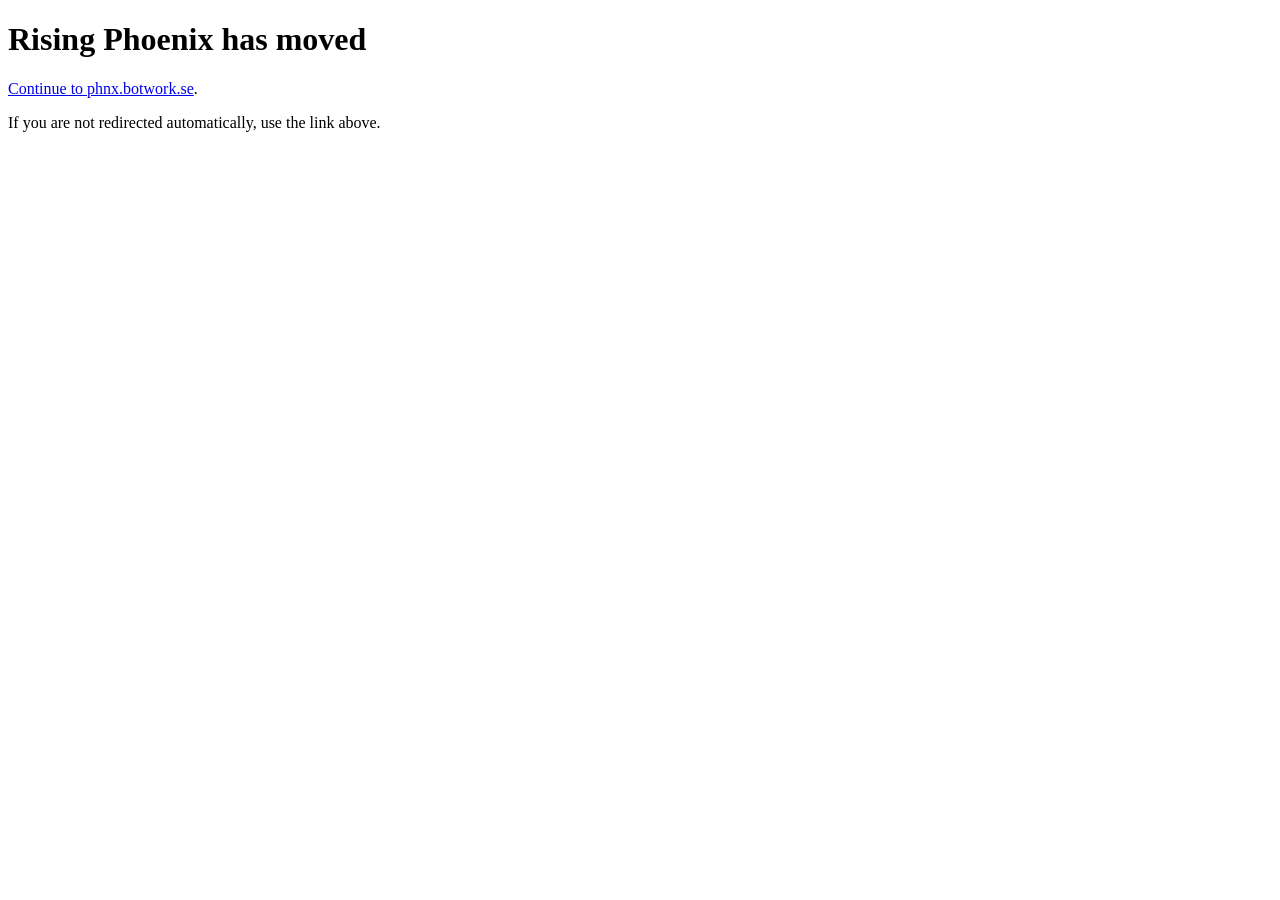
